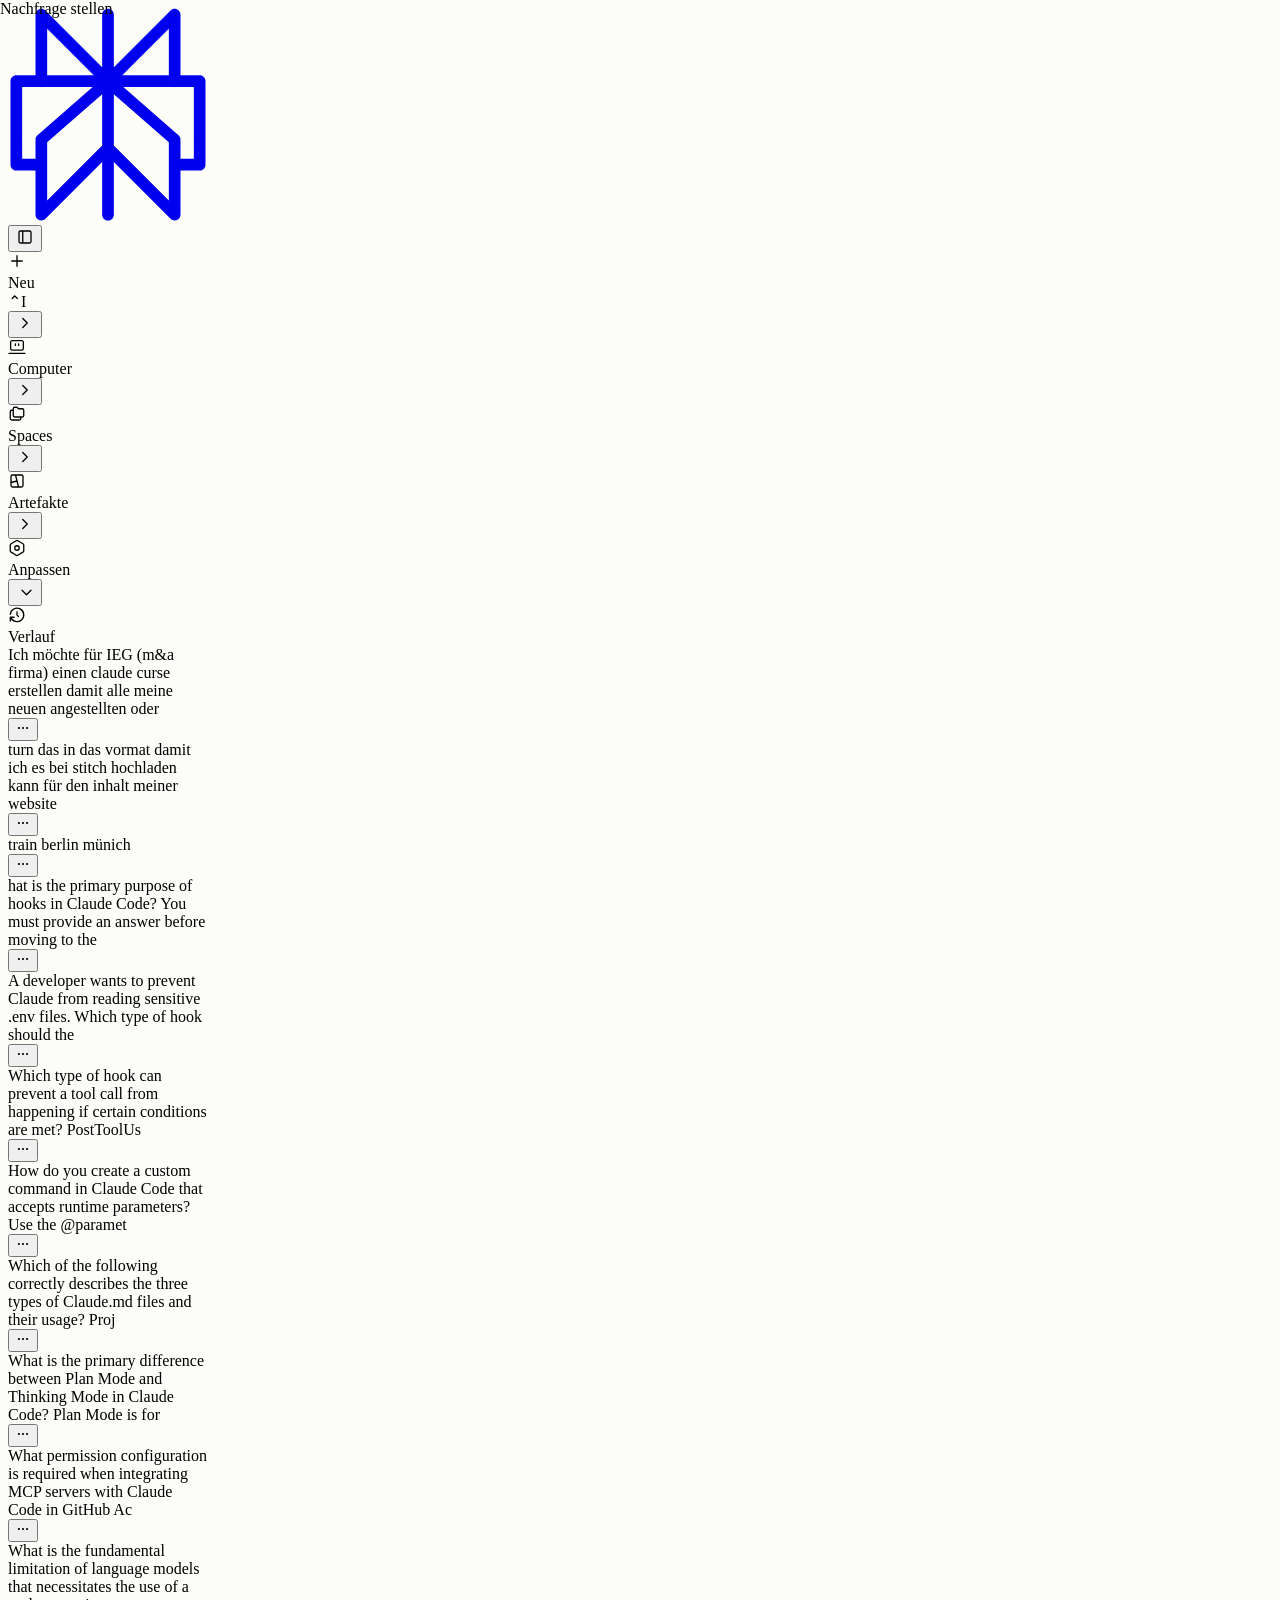
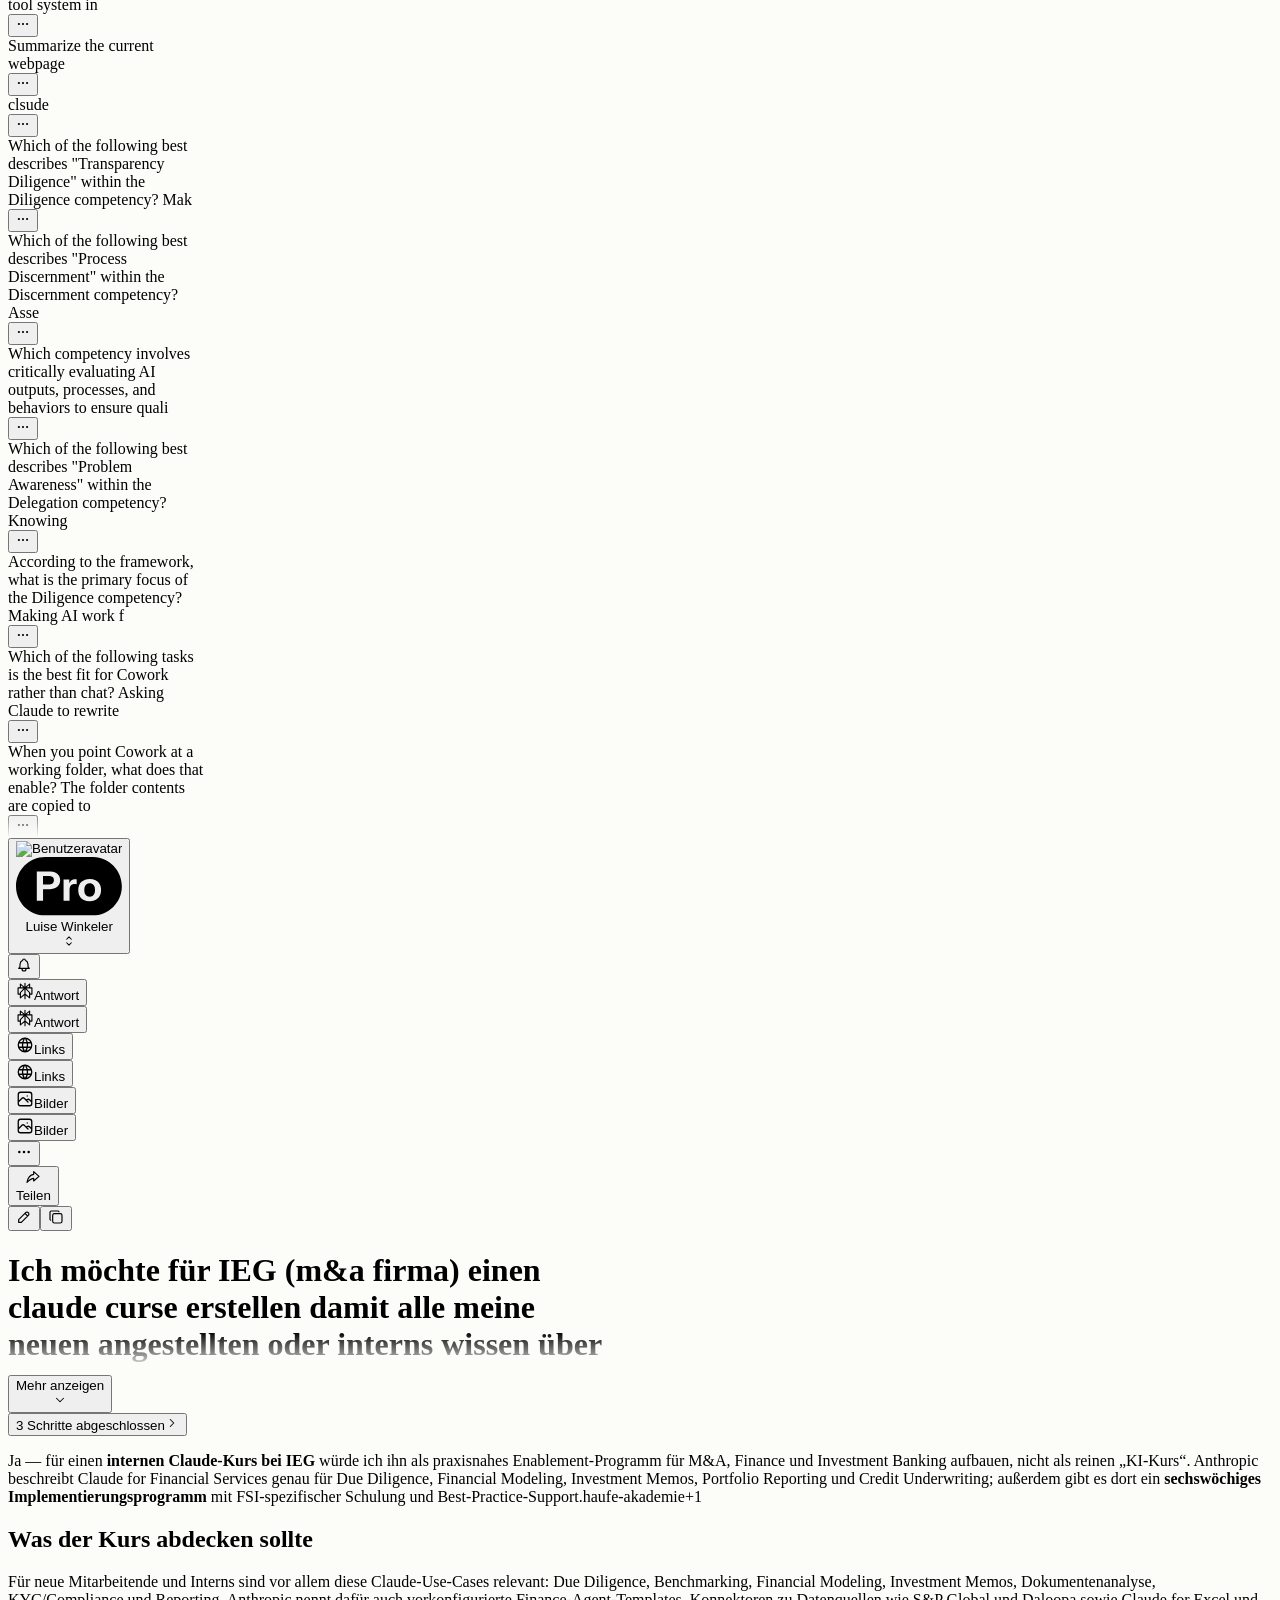
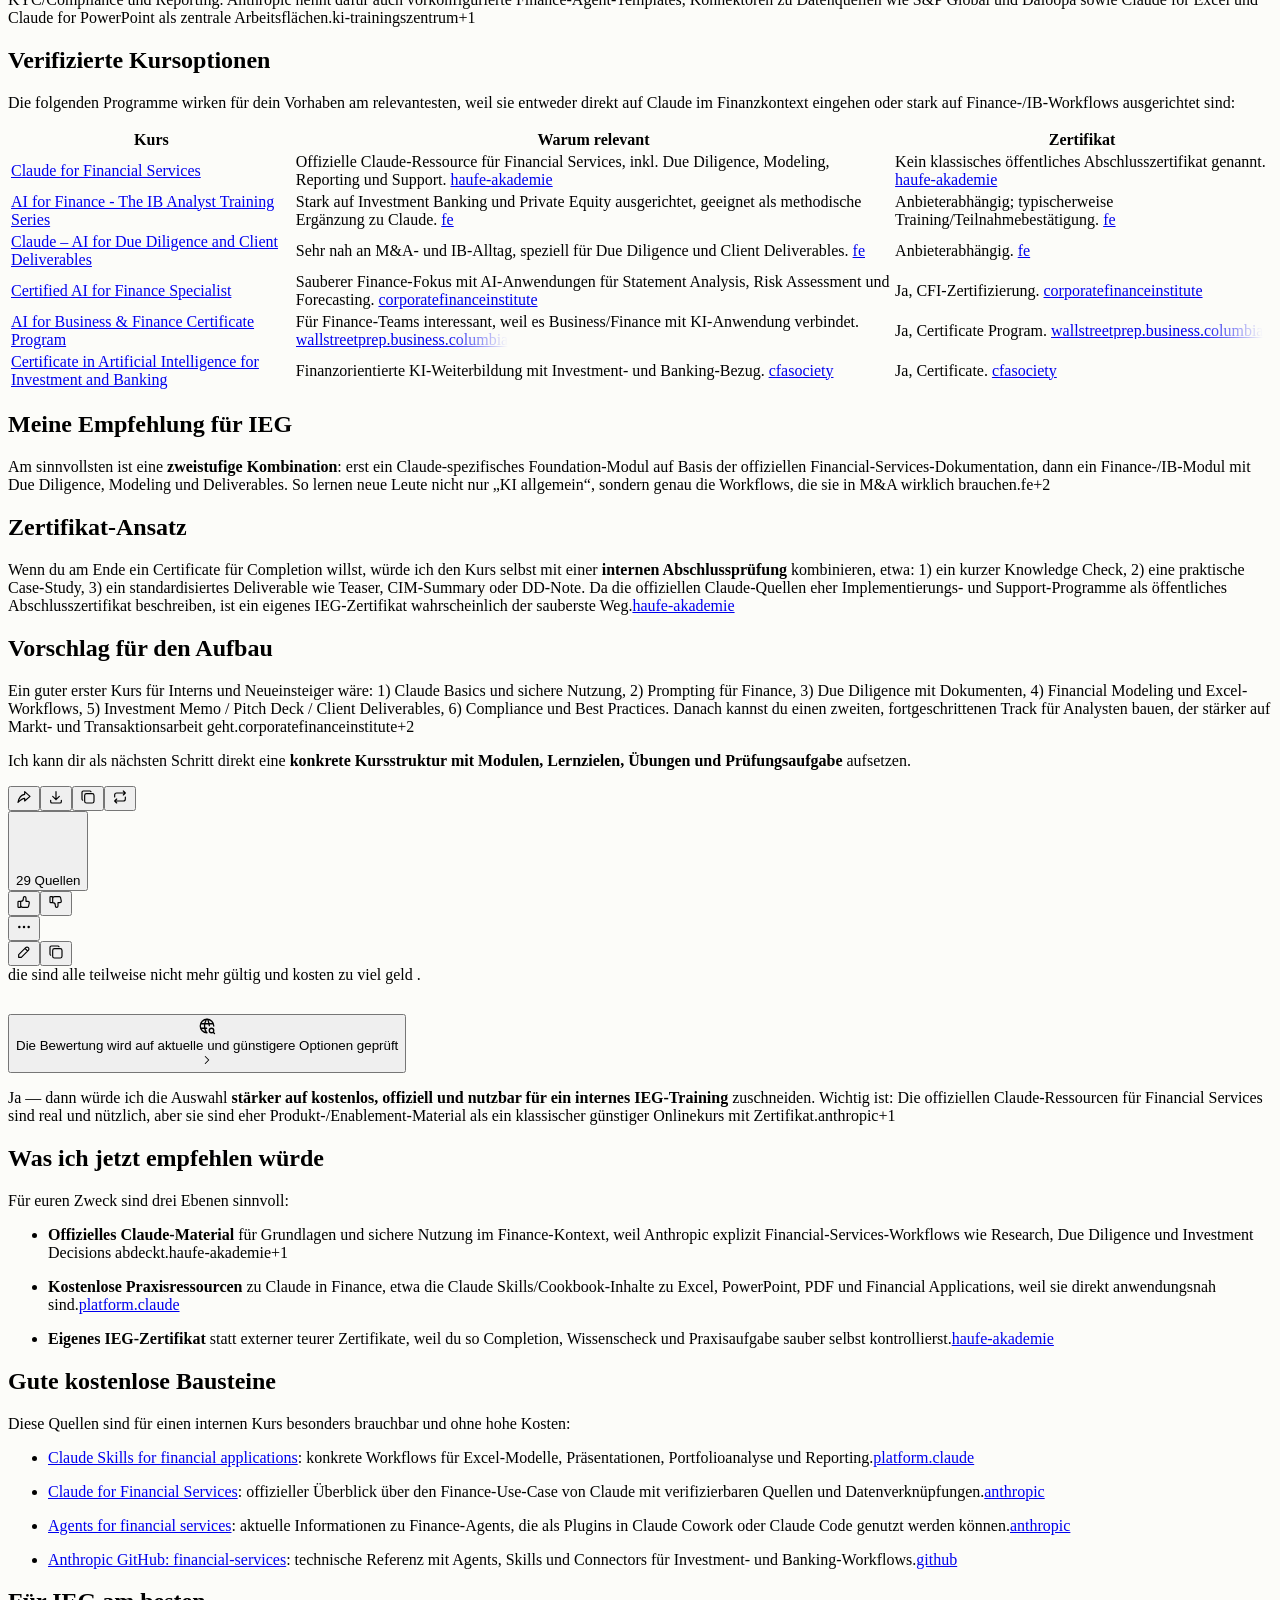
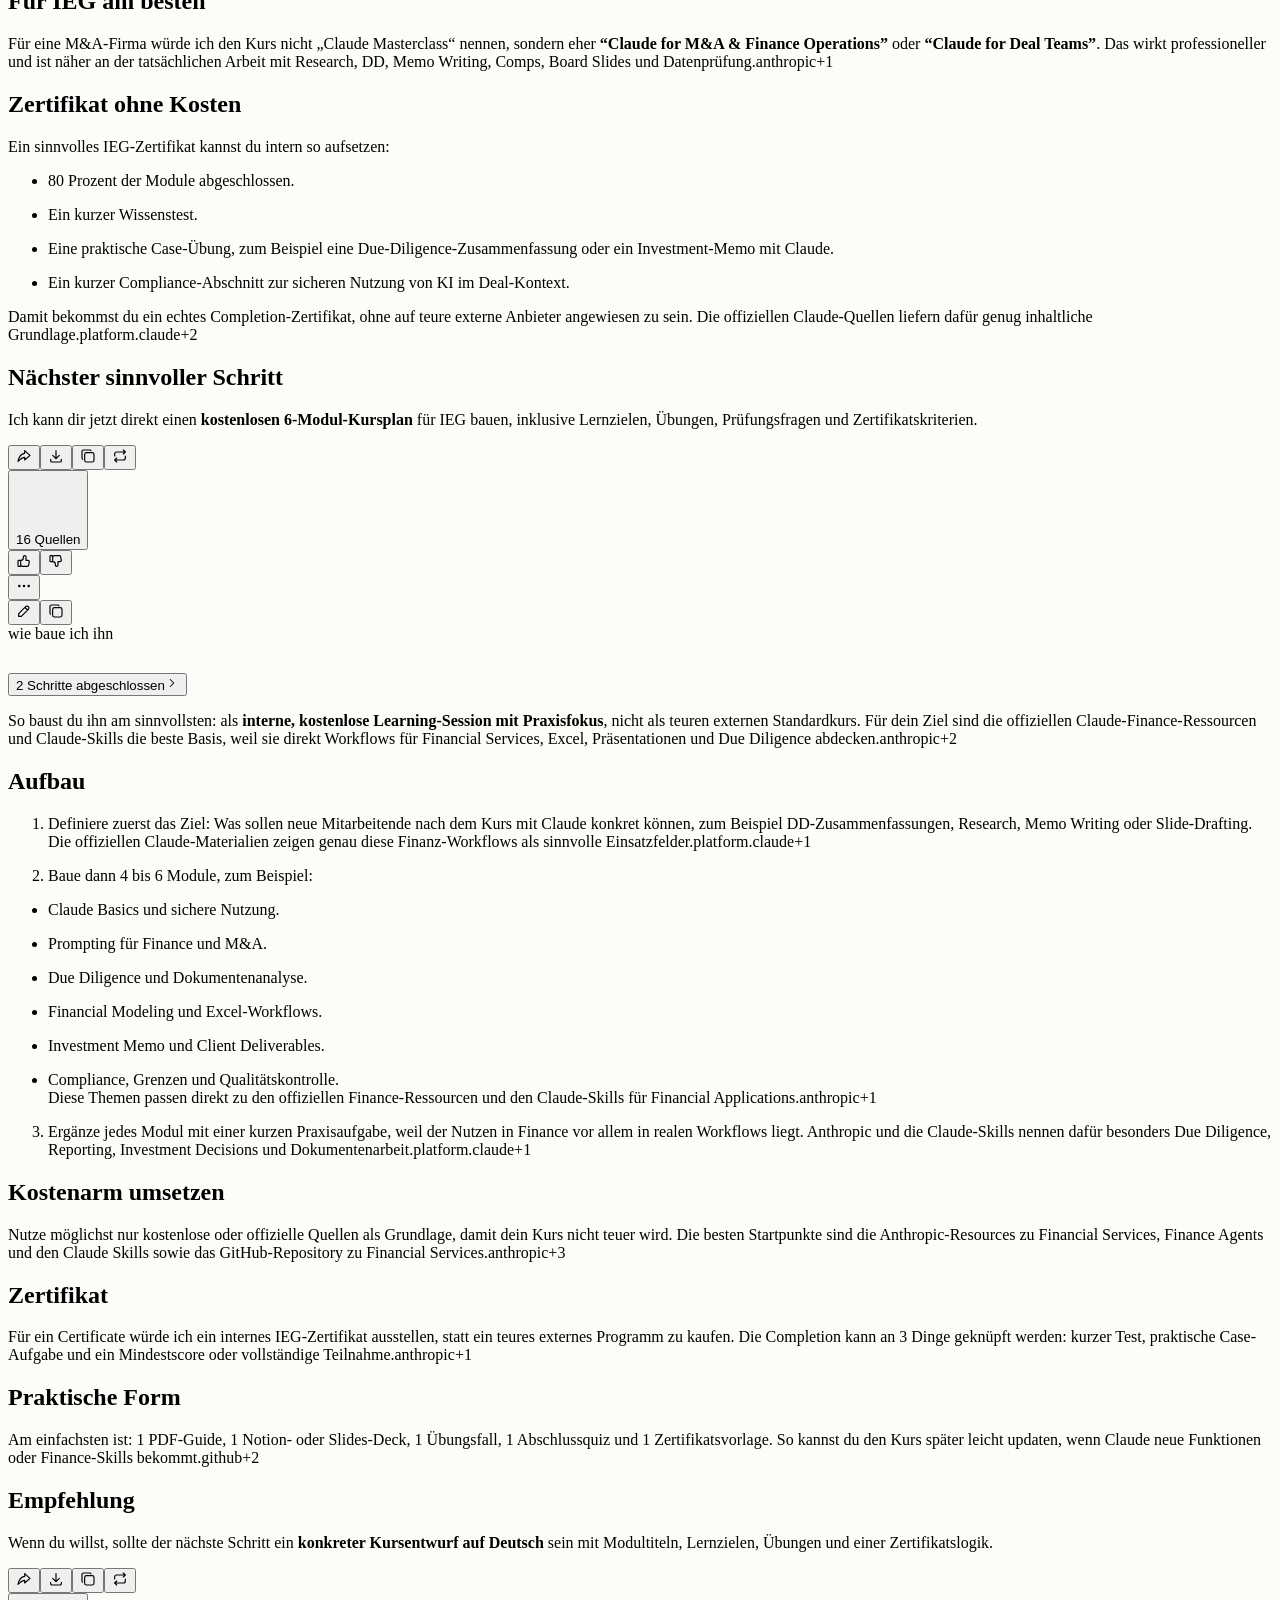
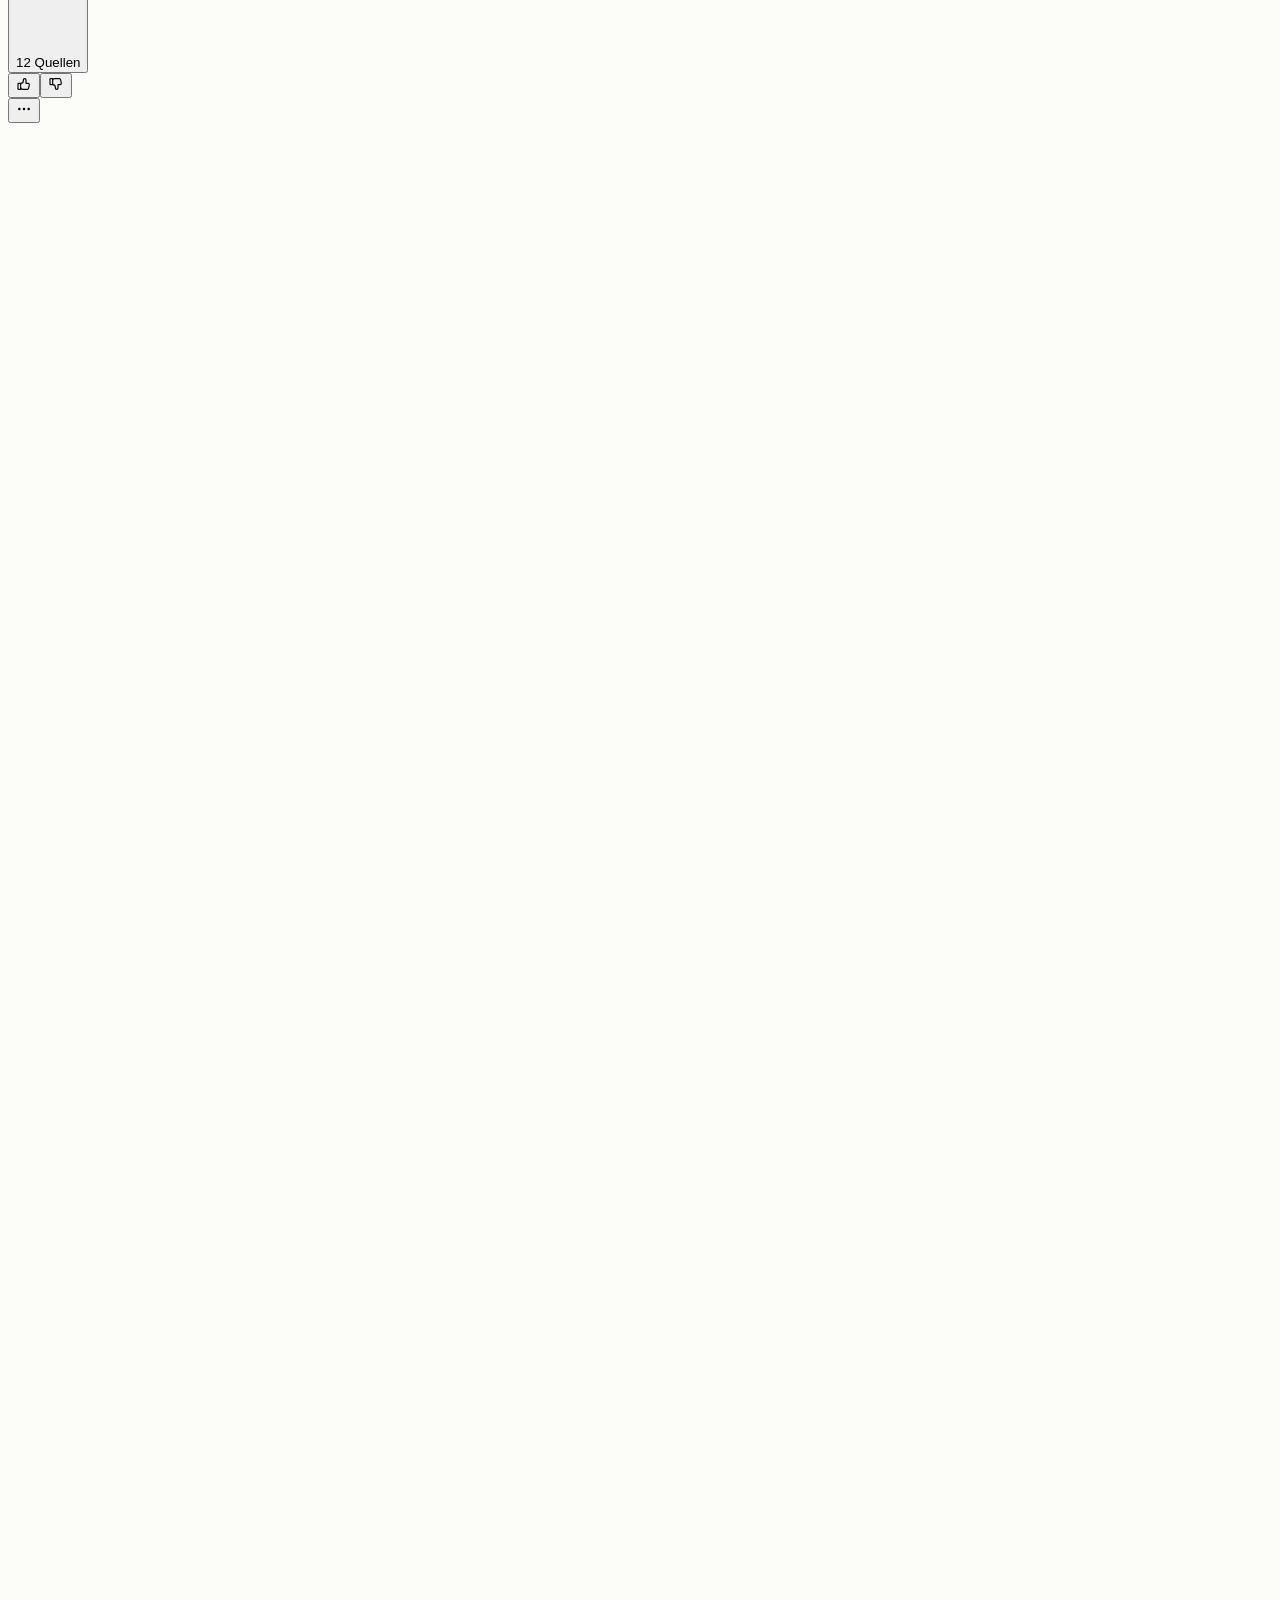
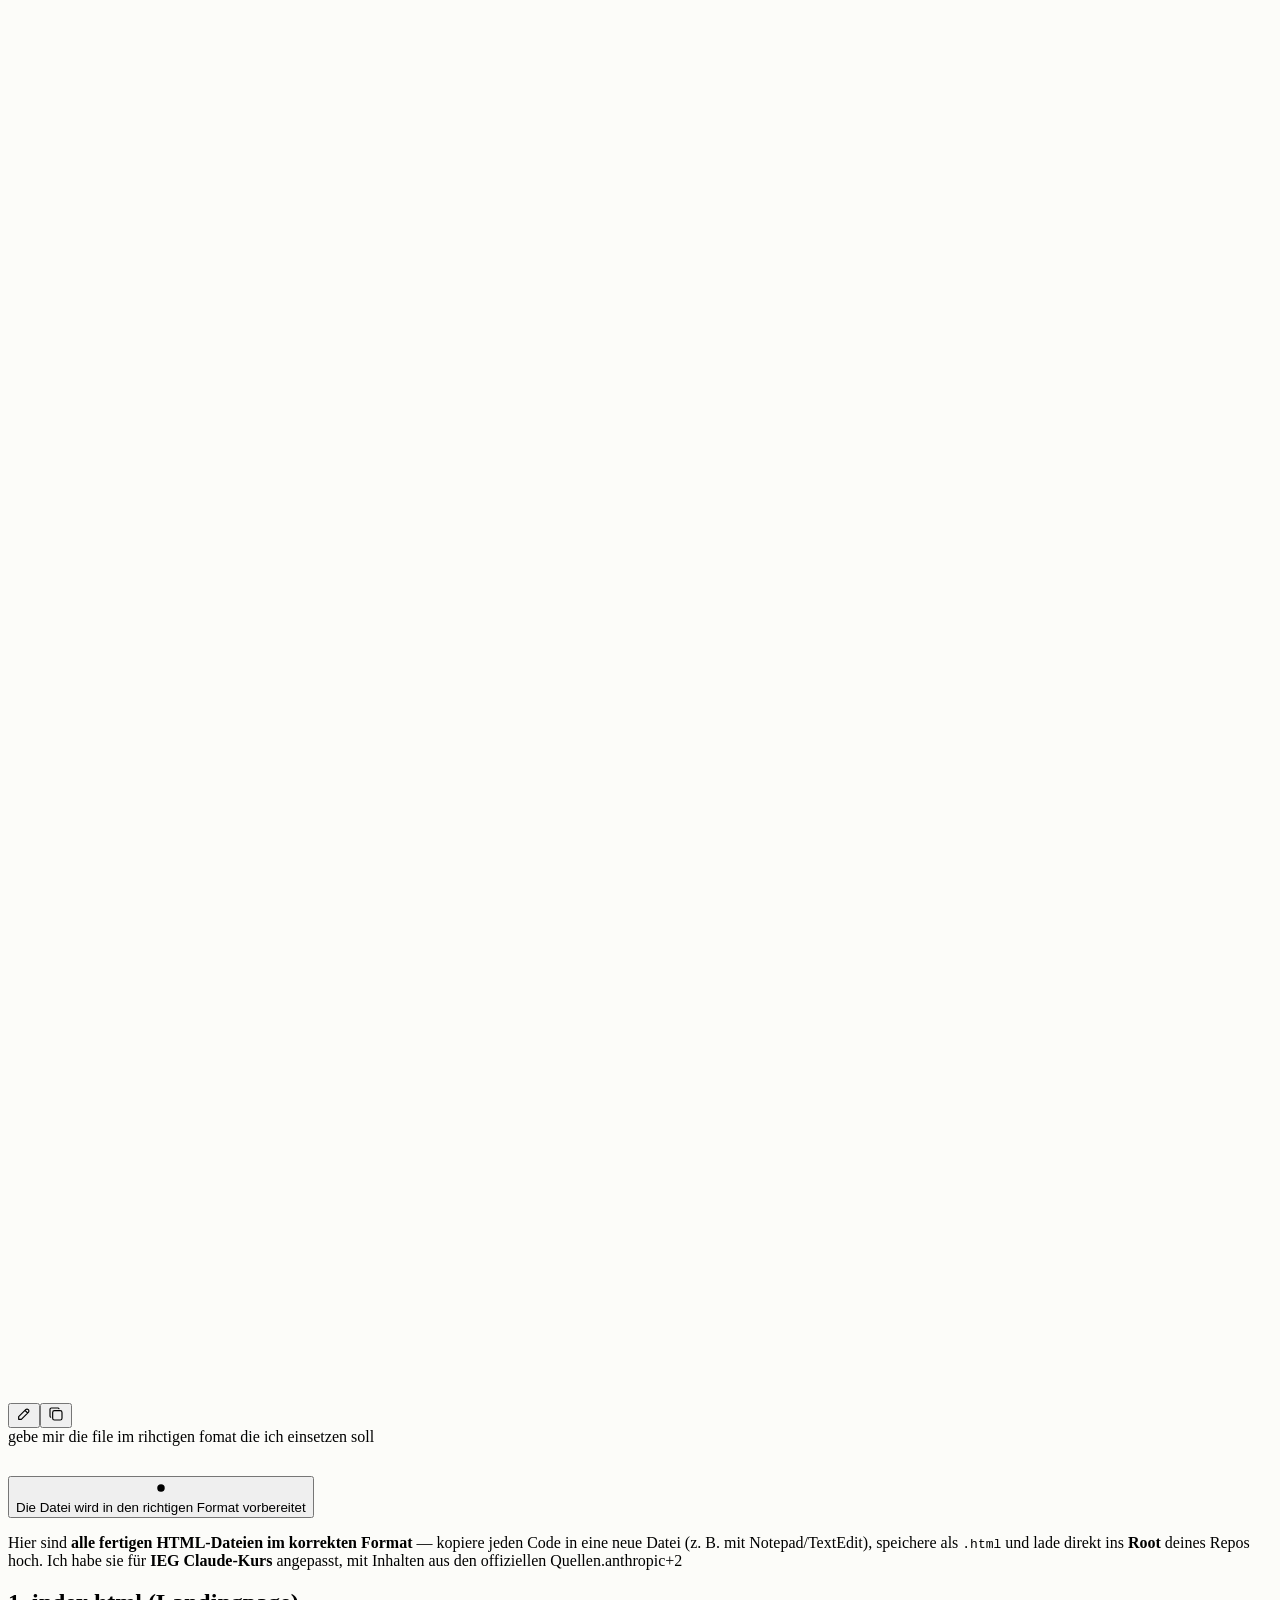
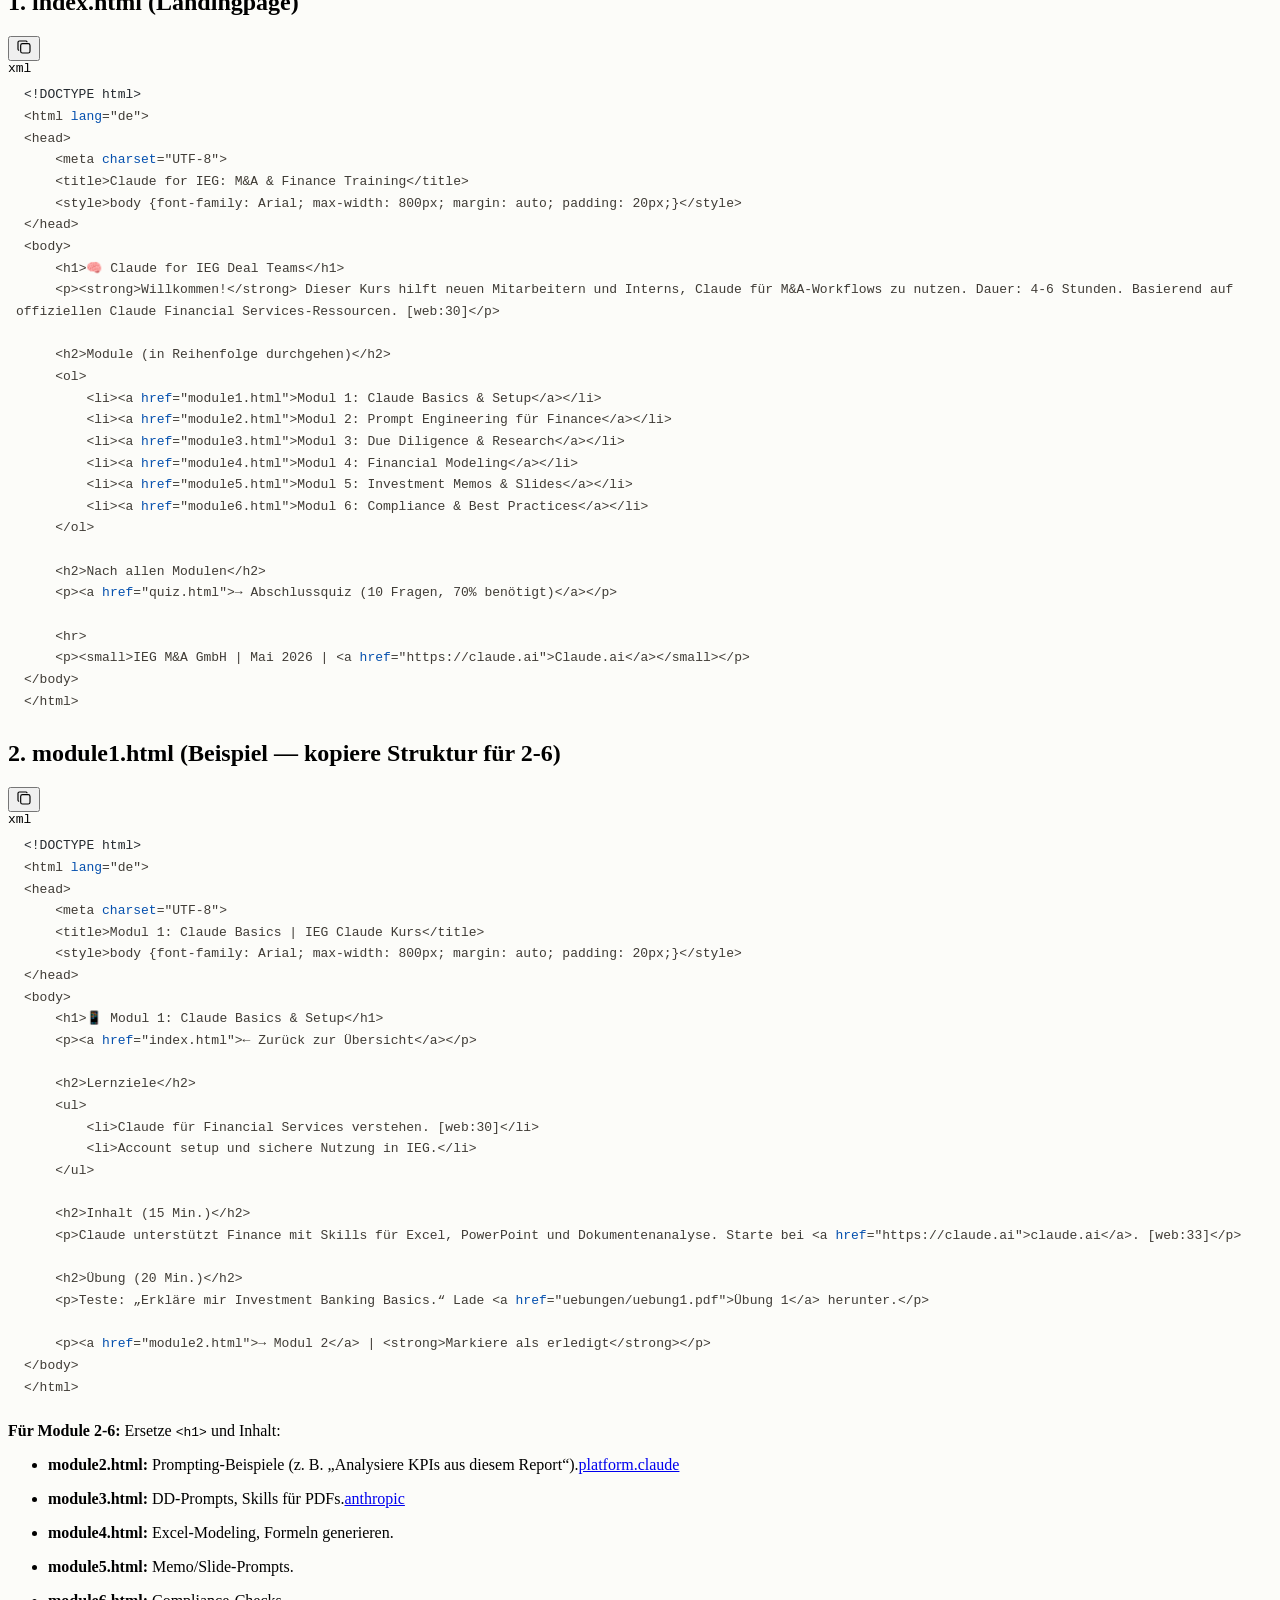
==== scripty.py.html @ 621b5bde "Add files via upload" ====
<!DOCTYPE html>
<!-- saved from url=(0086)https://www.perplexity.ai/search/ich-mochte-fur-ieg-m-a-firma-e-ngUkTB_kS1WHizX8bMidaw -->
<html lang="de-DE" data-color-scheme="light" data-answer-font="serif" dir="ltr"><head><meta http-equiv="Content-Type" content="text/html; charset=UTF-8"><meta name="min-version" content="1778172489393"><meta name="version" content="4b72c04"><link rel="preconnect" crossorigin="" href="https://pplx-next-static-public.perplexity.ai/"><link rel="preconnect" crossorigin="" href="https://frontend-cdn.perplexity.ai/"><link rel="preconnect" crossorigin="" href="https://r2cdn.perplexity.ai/"><link rel="preload" href="https://frontend-cdn.perplexity.ai/_agi_assets/fonts/PPLX-Sans-Beta-v2-VF.woff2" as="font" type="font/woff2" crossorigin=""><link rel="preload" href="https://frontend-cdn.perplexity.ai/_agi_assets/fonts/FKGroteskNeue.woff2" as="font" type="font/woff2" crossorigin=""><meta name="theme-color" media="(prefers-color-scheme: light)" content="#FCFCF9"><meta name="theme-color" media="(prefers-color-scheme: dark)" content="#100E12"><script async="" src="./scripty.py_files/loader.min.js.Download" integrity="sha384-+J75w6KWkrUy+WMMyPHLlHp10N46axBKC3r3Uhxl+1MD2W4IwsphX2r8G52BAS7N" crossorigin="anonymous"></script><link rel="icon" type="image/svg+xml" href="https://www.perplexity.ai/favicon.svg"><meta name="slack-app-id" content="A07NV1D07QT"><style>html:not(.todesktop){background-color:#fcfcf9}@media (prefers-color-scheme:light){html:not([data-color-scheme]){background-color:#fcfcf9}}@media (prefers-color-scheme:dark){html:not([data-color-scheme]){background-color:#100e12}}html[data-color-scheme=light]:not(.todesktop){background-color:#fcfcf9!important}html[data-color-scheme=dark]:not(.todesktop){background-color:#100e12!important}</style><script>!function(){var e=new Set(["ar","bn","el","hi","ja","kk","kn","ko","ml","mr","ru","sr","ta","te","uk","zh"]);function t(t){return e.has(t.split("-")[0])}function n(){let e=document.cookie.match(RegExp("(?:^|;\\s*)pplx.chosen-locale=([^;]*)"));return e?.[1]?decodeURIComponent(e[1]):void 0}var r="pplx.visitor-id",o="pplx.visitor-fp";function c(e){for(var t=1;t<arguments.length;t++){var n=arguments[t];for(var r in n)e[r]=n[r]}return e}var i={read:function(e){return'"'===e[0]&&(e=e.slice(1,-1)),e.replace(/(%[\dA-F]{2})+/gi,decodeURIComponent)},write:function(e){return encodeURIComponent(e).replace(/%(2[346BF]|3[AC-F]|40|5[BDE]|60|7[BCD])/g,decodeURIComponent)}};var a=function e(t,n){function r(e,r,o){if(!(typeof document>"u")){"number"==typeof(o=c({},n,o)).expires&&(o.expires=new Date(Date.now()+864e5*o.expires)),o.expires&&=o.expires.toUTCString(),e=encodeURIComponent(e).replace(/%(2[346B]|5E|60|7C)/g,decodeURIComponent).replace(/[()]/g,escape);var i="";for(var a in o)o[a]&&(i+="; "+a,!0!==o[a]&&(i+="="+o[a].split(";")[0]));return document.cookie=e+"="+t.write(r,e)+i}}return Object.create({set:r,get:function(e){if(!(typeof document>"u"||arguments.length&&!e)){for(var n=document.cookie?document.cookie.split("; "):[],r={},o=0;o<n.length;o++){var c=n[o].split("="),i=c.slice(1).join("=");try{var a=decodeURIComponent(c[0]);if(r[a]=t.read(i,a),e===a)break}catch{}}return e?r[e]:r}},remove:function(e,t){r(e,"",c({},t,{expires:-1}))},withAttributes:function(t){return e(this.converter,c({},this.attributes,t))},withConverter:function(t){return e(c({},this.converter,t),this.attributes)}},{attributes:{value:Object.freeze(n)},converter:{value:Object.freeze(t)}})}(i,{path:"/"});function s(){try{if(typeof crypto<"u"&&"function"==typeof crypto.randomUUID)return crypto.randomUUID.call(crypto)}catch{}return function(){let e=new Uint8Array(16);try{if(typeof crypto<"u"&&"function"==typeof crypto.getRandomValues)crypto.getRandomValues.call(crypto,e);else for(let t=0;t<16;t++)e[t]=256*Math.random()>>>0}catch{for(let t=0;t<16;t++)e[t]=256*Math.random()>>>0}e[6]=15&e[6]|64,e[8]=63&e[8]|128;let t=Array.from(e,(e=>e.toString(16).padStart(2,"0"))).join("");return`${t.slice(0,8)}-${t.slice(8,12)}-${t.slice(12,16)}-${t.slice(16,20)}-${t.slice(20,32)}`}()}var u=365,l=10/1440;function p(){try{return[screen.colorDepth,navigator.hardwareConcurrency,navigator.language,navigator.deviceMemory??"",Intl.DateTimeFormat().resolvedOptions().timeZone].join("|")}catch{return null}}(function(){if(!document.documentElement.dataset.colorScheme){let e=a.get().colorScheme;e||=window.matchMedia?.("(prefers-color-scheme: dark)")?.matches?"dark":"light",document.documentElement.setAttribute("data-color-scheme",e)}})(),function(){if(window.location.pathname.startsWith("/computer")){let e=document.querySelector('link[rel="icon"]');e&&(e.href="/favicon-computer.svg")}}(),function(){try{let e=a.get(r),t=navigator.userAgent.includes("WindowsApp");if(t&&e){let e=p();null!=e&&a.get("pplx.visitor-fp")!==e&&(a.set(r,s(),{expires:u}),a.set(o,e,{expires:u}))}else if(!e&&(a.set(r,s(),{expires:u}),t)){let e=p();null!=e&&a.set(o,e,{expires:u})}}catch{}try{a.get("pplx.session-id")||a.set("pplx.session-id",s(),{expires:l})}catch{}}(),function(){try{let e=n();if(e&&t(e))return void(document.documentElement.dataset.answerFont="sans-serif");let r=localStorage.getItem("pplx.local-user-settings.answerFontStyle");if(!r)return void(document.documentElement.dataset.answerFont="serif");let o=JSON.parse(r);if("sans-serif"===o||"serif"===o)return void(document.documentElement.dataset.answerFont=o);document.documentElement.dataset.answerFont="serif"}catch{document.documentElement.dataset.answerFont="serif"}}()}()</script><title>Ich möchte für IEG (m&amp;a firma) einen claude curse erstellen damit alle meine...</title><meta name="viewport" content="width=device-width,initial-scale=1"><link rel="canonical" href="https://www.perplexity.ai/"><meta name="description" content="Perplexity is a free AI-powered answer engine that provides accurate, trusted, and real-time answers to any question."><meta property="og:title" content="Perplexity"><meta property="og:description" content="Perplexity is a free AI-powered answer engine that provides accurate, trusted, and real-time answers to any question."><meta property="og:url" content="https://www.perplexity.ai/"><meta property="og:site_name" content="Perplexity AI"><meta property="og:image" content="https://ppl-ai-public.s3.amazonaws.com/static/img/pplx-default-preview.png"><meta property="og:type" content="website"><meta name="twitter:card" content="summary_large_image"><meta name="twitter:site" content="@perplexity_ai"><meta name="twitter:title" content="Perplexity"><meta name="twitter:description" content="Perplexity is a free AI-powered answer engine that provides accurate, trusted, and real-time answers to any question."><meta name="twitter:image" content="https://ppl-ai-public.s3.amazonaws.com/static/img/pplx-default-preview.png"><script type="module" crossorigin="" src="./scripty.py_files/index.html-CYEcRPyb.js.Download"></script><link rel="modulepreload" crossorigin="" href="https://pplx-next-static-public.perplexity.ai/_spa/assets/rolldown-runtime-CoV_I8sK.js"><link rel="modulepreload" crossorigin="" href="https://pplx-next-static-public.perplexity.ai/_spa/assets/vite-PxFcPKCR.js"><link rel="modulepreload" crossorigin="" href="https://pplx-next-static-public.perplexity.ai/_spa/assets/vendors-J6THRWTE.js"><link rel="modulepreload" crossorigin="" href="https://pplx-next-static-public.perplexity.ai/_spa/assets/platform-core-BGqqvjvs.js"><link rel="modulepreload" crossorigin="" href="https://pplx-next-static-public.perplexity.ai/_spa/assets/pplx-icons-Bh9eXznA.js"><link rel="modulepreload" crossorigin="" href="https://pplx-next-static-public.perplexity.ai/_spa/assets/aether-core-Cy1PJkv_.js"><link rel="modulepreload" crossorigin="" href="https://pplx-next-static-public.perplexity.ai/_spa/assets/i18n-eJ1Op6GF.js"><link rel="modulepreload" crossorigin="" href="https://pplx-next-static-public.perplexity.ai/_spa/assets/react-query-7eFg8yeM.js"><link rel="modulepreload" crossorigin="" href="https://pplx-next-static-public.perplexity.ai/_spa/assets/platform-components-78m7mDcy.js"><link rel="modulepreload" crossorigin="" href="https://pplx-next-static-public.perplexity.ai/_spa/assets/lexical-DRYIxaU6.js"><link rel="modulepreload" crossorigin="" href="https://pplx-next-static-public.perplexity.ai/_spa/assets/pplx-stream-aAC-YLa_.js"><link rel="modulepreload" crossorigin="" href="https://pplx-next-static-public.perplexity.ai/_spa/assets/experimentation-k0VMwTmf.js"><link rel="modulepreload" crossorigin="" href="https://pplx-next-static-public.perplexity.ai/_spa/assets/spa-shell-DkZwTng-.js"><link rel="modulepreload" crossorigin="" href="https://pplx-next-static-public.perplexity.ai/_spa/assets/layout-sidebar-BmKAG5LF.js"><link rel="modulepreload" crossorigin="" href="https://pplx-next-static-public.perplexity.ai/_spa/assets/layout-page-qoqFmj8a.js"><link rel="modulepreload" crossorigin="" href="https://pplx-next-static-public.perplexity.ai/_spa/assets/bootstrap-BdFPGF5i.js"><link rel="modulepreload" crossorigin="" href="https://pplx-next-static-public.perplexity.ai/_spa/assets/ask-input-CiJAr8D5.js"><link rel="modulepreload" crossorigin="" href="https://pplx-next-static-public.perplexity.ai/_spa/assets/floating-components-RF1cud4r.js"><link rel="modulepreload" crossorigin="" href="https://pplx-next-static-public.perplexity.ai/_spa/assets/sidebar-bottom-C5UGtdKU.js"><link rel="modulepreload" crossorigin="" href="https://pplx-next-static-public.perplexity.ai/_spa/assets/widgets-home-CMMEkmB0.js"><link rel="modulepreload" crossorigin="" href="https://pplx-next-static-public.perplexity.ai/_spa/assets/skills-typeahead-BT17VuuR.js"><link rel="modulepreload" crossorigin="" href="https://pplx-next-static-public.perplexity.ai/_spa/assets/page-components-home-DfZrmU_t.js"><link rel="stylesheet" crossorigin="" href="./scripty.py_files/style-DLWfeT8p.css"><link rel="modulepreload" as="script" crossorigin="" href="https://pplx-next-static-public.perplexity.ai/_spa/assets/eppo-sdk-CIqvZjAs.js"><link rel="modulepreload" as="script" crossorigin="" href="https://pplx-next-static-public.perplexity.ai/_spa/assets/restricted-feature-loader-B676Aimh.js"><link rel="modulepreload" as="script" crossorigin="use-credentials" href="https://pplx-next-static-public.perplexity.ai/_spa/assets/_restricted/restricted-feature-loader-B_lhvel_.js"><link rel="modulepreload" as="script" crossorigin="" href="https://pplx-next-static-public.perplexity.ai/_spa/assets/usePendingWorkflowDraftRestorer-DN_vZC1b.js"><link rel="modulepreload" as="script" crossorigin="" href="https://pplx-next-static-public.perplexity.ai/_spa/assets/pendingWorkflowDraftStore-D-p7oV-I.js"><link rel="modulepreload" as="script" crossorigin="" href="https://pplx-next-static-public.perplexity.ai/_spa/assets/usePublicWorkflowsQuery-QVoTa_VK.js"><link rel="modulepreload" as="script" crossorigin="" href="https://pplx-next-static-public.perplexity.ai/_spa/assets/client-DU8D5psJ.js"><link rel="modulepreload" as="script" crossorigin="" href="https://pplx-next-static-public.perplexity.ai/_spa/assets/SettingsModalOpener-Bzql_hP9.js"><link rel="modulepreload" as="script" crossorigin="" href="https://pplx-next-static-public.perplexity.ai/_spa/assets/useSettingsHash-BWRKoGeZ.js"><link rel="modulepreload" as="script" crossorigin="" href="https://pplx-next-static-public.perplexity.ai/_spa/assets/AppBanner-DzdoRsZj.js"><link rel="modulepreload" as="script" crossorigin="" href="https://pplx-next-static-public.perplexity.ai/_spa/assets/usePartnerDiscountCode-BzXumCBf.js"><link rel="modulepreload" as="script" crossorigin="" href="https://pplx-next-static-public.perplexity.ai/_spa/assets/useBannerUpsell-DR5JEqbk.js"><link rel="modulepreload" as="script" crossorigin="" href="https://pplx-next-static-public.perplexity.ai/_spa/assets/usePendingInvitation-DHfDdOqi.js"><link rel="modulepreload" as="script" crossorigin="" href="https://pplx-next-static-public.perplexity.ai/_spa/assets/OneTimeJoinVerifiedOrg-BOZIDI8g.js"><link rel="modulepreload" as="script" crossorigin="" href="https://pplx-next-static-public.perplexity.ai/_spa/assets/Modal-T8Y4e_sY.js"><link rel="modulepreload" as="script" crossorigin="" href="https://pplx-next-static-public.perplexity.ai/_spa/assets/useGetOrgSuggestions-BZy_gerq.js"><link rel="modulepreload" as="script" crossorigin="" href="https://pplx-next-static-public.perplexity.ai/_spa/assets/onboardingKeys-B7BET6Eb.js"><link rel="modulepreload" as="script" crossorigin="" href="https://pplx-next-static-public.perplexity.ai/_spa/assets/HomepageProBadgeUpsell-BVScunzP.js"><link rel="modulepreload" as="script" crossorigin="" href="https://pplx-next-static-public.perplexity.ai/_spa/assets/HomeTopRightControls-DWYA0_Pr.js"><link rel="modulepreload" as="script" crossorigin="" href="https://pplx-next-static-public.perplexity.ai/_spa/assets/IncognitoToggleButton-DC_2m5NJ.js"><link rel="modulepreload" as="script" crossorigin="" href="https://pplx-next-static-public.perplexity.ai/_spa/assets/PremiumSourceLimitWarning-WN7XPwRO.js"><link rel="modulepreload" as="script" crossorigin="" href="https://pplx-next-static-public.perplexity.ai/_spa/assets/SearchModelMenu-D90Fzz-v.js"><link rel="modulepreload" as="script" crossorigin="" href="https://pplx-next-static-public.perplexity.ai/_spa/assets/SearchModelMenuItems-CbNCwW84.js"><link rel="modulepreload" as="script" crossorigin="" href="https://pplx-next-static-public.perplexity.ai/_spa/assets/livemarkOverrides-CN0b456Q.js"><link rel="modulepreload" as="script" crossorigin="" href="https://pplx-next-static-public.perplexity.ai/_spa/assets/MarkdownRenderer-DiE9RH2v.js"><link rel="modulepreload" as="script" crossorigin="" href="https://pplx-next-static-public.perplexity.ai/_spa/assets/react-code-blocks.esm-Rrk6kedE.js"><link rel="modulepreload" as="script" crossorigin="" href="https://pplx-next-static-public.perplexity.ai/_spa/assets/lib-DJfhQgHX.js"><link rel="modulepreload" as="script" crossorigin="" href="https://pplx-next-static-public.perplexity.ai/_spa/assets/space-separated-tokens-DKtGcG_Q.js"><link rel="modulepreload" as="script" crossorigin="" href="https://pplx-next-static-public.perplexity.ai/_spa/assets/lib-BdUj0ncr.js"><link rel="modulepreload" as="script" crossorigin="" href="https://pplx-next-static-public.perplexity.ai/_spa/assets/Link-TV-LieAe.js"><link rel="modulepreload" as="script" crossorigin="" href="https://pplx-next-static-public.perplexity.ai/_spa/assets/CitationDomainBubble-DvPvhVzk.js"><link rel="modulepreload" as="script" crossorigin="" href="https://pplx-next-static-public.perplexity.ai/_spa/assets/CitationFavicon-ByxCactj.js"><link rel="modulepreload" as="script" crossorigin="" href="https://pplx-next-static-public.perplexity.ai/_spa/assets/CitationPile-_Xpixco_.js"><link rel="modulepreload" as="script" crossorigin="" href="https://pplx-next-static-public.perplexity.ai/_spa/assets/isWebResultMemorySearchHistory-B9uQ7FgB.js"><link rel="modulepreload" as="script" crossorigin="" href="https://pplx-next-static-public.perplexity.ai/_spa/assets/UTCDate-C-crJWjT.js"><link rel="modulepreload" as="script" crossorigin="" href="https://pplx-next-static-public.perplexity.ai/_spa/assets/InlineCitationCaption-CAE1ldZH.js"><link rel="modulepreload" as="script" crossorigin="" href="https://pplx-next-static-public.perplexity.ai/_spa/assets/copyUtils-VM6tx5KY.js"><link rel="modulepreload" as="script" crossorigin="" href="https://pplx-next-static-public.perplexity.ai/_spa/assets/EntityChipWithData-e9htR6kT.js"><link rel="modulepreload" as="script" crossorigin="" href="https://pplx-next-static-public.perplexity.ai/_spa/assets/FinanceMover-BfEPeLa6.js"><link rel="modulepreload" as="script" crossorigin="" href="https://pplx-next-static-public.perplexity.ai/_spa/assets/framer-motion-pWKb6ByP.js"><link rel="modulepreload" as="script" crossorigin="" href="https://pplx-next-static-public.perplexity.ai/_spa/assets/CanonicalLink-DsCWc3Vt.js"><link rel="modulepreload" as="script" crossorigin="" href="https://pplx-next-static-public.perplexity.ai/_spa/assets/finance-DqE676sZ.js"><link rel="modulepreload" as="script" crossorigin="" href="https://pplx-next-static-public.perplexity.ai/_spa/assets/FinancePriceChange-DAf20M_c.js"><link rel="modulepreload" as="script" crossorigin="" href="https://pplx-next-static-public.perplexity.ai/_spa/assets/dist-DxwucOG-.js"><link rel="modulepreload" as="script" crossorigin="" href="https://pplx-next-static-public.perplexity.ai/_spa/assets/CanonicalCard-Dhb1Qcil.js"><link rel="modulepreload" as="script" crossorigin="" href="https://pplx-next-static-public.perplexity.ai/_spa/assets/getQuote-5W2A7TtD.js"><link rel="modulepreload" as="script" crossorigin="" href="https://pplx-next-static-public.perplexity.ai/_spa/assets/constants-3EuNvy_T.js"><link rel="modulepreload" as="script" crossorigin="" href="https://pplx-next-static-public.perplexity.ai/_spa/assets/client-DCn9E89U.js"><link rel="modulepreload" as="script" crossorigin="" href="https://pplx-next-static-public.perplexity.ai/_spa/assets/MarkdownPPLXActionButton-D5Ih2AnO.js"><link rel="modulepreload" as="script" crossorigin="" href="https://pplx-next-static-public.perplexity.ai/_spa/assets/ThreadEntryContext-Ch-qhvT1.js"><link rel="modulepreload" as="script" crossorigin="" href="https://pplx-next-static-public.perplexity.ai/_spa/assets/useEntryEvents-DlLTewBx.js"><link rel="modulepreload" as="script" crossorigin="" href="https://pplx-next-static-public.perplexity.ai/_spa/assets/ClaimMaskingContext-CdeOeIsQ.js"><link rel="modulepreload" as="script" crossorigin="" href="https://pplx-next-static-public.perplexity.ai/_spa/assets/ClaimDerivation-I6ZQ8IJi.js"><link rel="modulepreload" as="script" crossorigin="" href="https://pplx-next-static-public.perplexity.ai/_spa/assets/MarkdownSessionLink-h_7ij-mR.js"><link rel="modulepreload" as="script" crossorigin="" href="https://pplx-next-static-public.perplexity.ai/_spa/assets/queries-DQZf5KA5.js"><link rel="modulepreload" as="script" crossorigin="" href="https://pplx-next-static-public.perplexity.ai/_spa/assets/client-flzf58a1.js"><link rel="modulepreload" as="script" crossorigin="" href="https://pplx-next-static-public.perplexity.ai/_spa/assets/SaveTableAsFile-CR9g8UYx.js"><link rel="modulepreload" as="script" crossorigin="" href="https://pplx-next-static-public.perplexity.ai/_spa/assets/MarkdownResponse-lLrZ2tvL.js"><link rel="modulepreload" as="script" crossorigin="" href="https://pplx-next-static-public.perplexity.ai/_spa/assets/MarkdownStreamer-DHERDw1I.js"><link rel="modulepreload" as="script" crossorigin="" href="https://pplx-next-static-public.perplexity.ai/_spa/assets/LivemarkFlushContext-BQtEZX3W.js"><link rel="modulepreload" as="script" crossorigin="" href="https://pplx-next-static-public.perplexity.ai/_spa/assets/ComputerOnboardingCards-BDCz85nA.js"><link rel="modulepreload" as="script" crossorigin="" href="https://pplx-next-static-public.perplexity.ai/_spa/assets/Notifications-DRZijW0o.js"><link rel="modulepreload" as="script" crossorigin="" href="https://pplx-next-static-public.perplexity.ai/_spa/assets/utils-BuKmJfNq.js"><link rel="modulepreload" as="script" crossorigin="" href="https://pplx-next-static-public.perplexity.ai/_spa/assets/types-MlWuOoet.js"><link rel="modulepreload" as="script" crossorigin="" href="https://pplx-next-static-public.perplexity.ai/_spa/assets/settings-DU-ZL8If.js"><link rel="modulepreload" as="script" crossorigin="" href="https://pplx-next-static-public.perplexity.ai/_spa/assets/getUserTask-CgFA6T_6.js"><link rel="modulepreload" as="script" crossorigin="" href="https://pplx-next-static-public.perplexity.ai/_spa/assets/updateUserTask-Drinj-CR.js"><link rel="modulepreload" as="script" crossorigin="" href="https://pplx-next-static-public.perplexity.ai/_spa/assets/ComputerRecurringTasksMenu-Cob6U1F7.js"><link rel="modulepreload" as="script" crossorigin="" href="https://pplx-next-static-public.perplexity.ai/_spa/assets/search-component-CI0bLB19.js"><link rel="modulepreload" as="script" crossorigin="" href="https://pplx-next-static-public.perplexity.ai/_spa/assets/ThreadShareButtons-BHKtPaKi.js"><link rel="modulepreload" as="script" crossorigin="" href="https://pplx-next-static-public.perplexity.ai/_spa/assets/useRemoveThreadFromCollection-Biv9aaLK.js"><link rel="modulepreload" as="script" crossorigin="" href="https://pplx-next-static-public.perplexity.ai/_spa/assets/useIsThreadAuthor-6HTyY_tz.js"><link rel="modulepreload" as="script" crossorigin="" href="https://pplx-next-static-public.perplexity.ai/_spa/assets/useSpaceSelectModal-r5Vjq_Ag.js"><link rel="modulepreload" as="script" crossorigin="" href="https://pplx-next-static-public.perplexity.ai/_spa/assets/useEntUsageBasedBillingOrgPoolVariation-DXfT3Bdh.js"><link rel="modulepreload" as="script" crossorigin="" href="https://pplx-next-static-public.perplexity.ai/_spa/assets/useCreditsManualTopupsVariation-B74dhpcz.js"><link rel="modulepreload" as="script" crossorigin="" href="https://pplx-next-static-public.perplexity.ai/_spa/assets/useAutoRefillToggle-Dvop2cBJ.js"><link rel="modulepreload" as="script" crossorigin="" href="https://pplx-next-static-public.perplexity.ai/_spa/assets/useUpdateAutoTopupMutation-BxD3K5Mn.js"><link rel="modulepreload" as="script" crossorigin="" href="https://pplx-next-static-public.perplexity.ai/_spa/assets/useUsageBasedBillingDataV3-TE8xgGj_.js"><link rel="modulepreload" as="script" crossorigin="" href="https://pplx-next-static-public.perplexity.ai/_spa/assets/useGetCreditsSettings-Dcu1HM6Y.js"><link rel="modulepreload" as="script" crossorigin="" href="https://pplx-next-static-public.perplexity.ai/_spa/assets/components-BaRj1W_O.js"><link rel="modulepreload" as="script" crossorigin="" href="https://pplx-next-static-public.perplexity.ai/_spa/assets/useGetThreadUsage-CUYKukvP.js"><link rel="modulepreload" as="script" crossorigin="" href="https://pplx-next-static-public.perplexity.ai/_spa/assets/convertToCreditsDisplay-DVvFM8Du.js"><link rel="modulepreload" as="script" crossorigin="" href="https://pplx-next-static-public.perplexity.ai/_spa/assets/useThreadAssets-CWJUPlqN.js"><link rel="modulepreload" as="script" crossorigin="" href="https://pplx-next-static-public.perplexity.ai/_spa/assets/answerModeExtractors-CplVakfr.js"><link rel="modulepreload" as="script" crossorigin="" href="https://pplx-next-static-public.perplexity.ai/_spa/assets/versionChainBuilder-1bU0cjex.js"><link rel="modulepreload" as="script" crossorigin="" href="https://pplx-next-static-public.perplexity.ai/_spa/assets/ThreadAnswerModesProvider-BdCop9WZ.js"><link rel="modulepreload" as="script" crossorigin="" href="https://pplx-next-static-public.perplexity.ai/_spa/assets/SearchPageProvider-Dnwz33Gy.js"><link rel="modulepreload" as="script" crossorigin="" href="https://pplx-next-static-public.perplexity.ai/_spa/assets/ThreadScrollProvider-DCklryZy.js"><link rel="modulepreload" as="script" crossorigin="" href="https://pplx-next-static-public.perplexity.ai/_spa/assets/scrollTo-EXe6h5jb.js"><link rel="modulepreload" as="script" crossorigin="" href="https://pplx-next-static-public.perplexity.ai/_spa/assets/client-AWMBM6n8.js"><link rel="modulepreload" as="script" crossorigin="" href="https://pplx-next-static-public.perplexity.ai/_spa/assets/useOpenMemorySearchHistoryModal-DJdvjmld.js"><link rel="modulepreload" as="script" crossorigin="" href="https://pplx-next-static-public.perplexity.ai/_spa/assets/useIsReadOnly-f8NYScvt.js"><link rel="modulepreload" as="script" crossorigin="" href="https://pplx-next-static-public.perplexity.ai/_spa/assets/useScrollBarSize-DhQEZDNu.js"><link rel="modulepreload" as="script" crossorigin="" href="https://pplx-next-static-public.perplexity.ai/_spa/assets/LinkCard-lGo-NfA9.js"><link rel="modulepreload" as="script" crossorigin="" href="https://pplx-next-static-public.perplexity.ai/_spa/assets/EntityGroupProvider-Bbrf9kcS.js"><link rel="modulepreload" as="script" crossorigin="" href="https://pplx-next-static-public.perplexity.ai/_spa/assets/FinanceStockHistoryCurrentPrice-Yq2eP_0L.js"><link rel="modulepreload" as="script" crossorigin="" href="https://pplx-next-static-public.perplexity.ai/_spa/assets/ToggleGroup-U7cCiRwY.js"><link rel="modulepreload" as="script" crossorigin="" href="https://pplx-next-static-public.perplexity.ai/_spa/assets/consts-7iXA-NqO.js"><link rel="modulepreload" as="script" crossorigin="" href="https://pplx-next-static-public.perplexity.ai/_spa/assets/GridRows-l4RkqzRn.js"><link rel="modulepreload" as="script" crossorigin="" href="https://pplx-next-static-public.perplexity.ai/_spa/assets/esm-c0DT8TUn.js"><link rel="modulepreload" as="script" crossorigin="" href="https://pplx-next-static-public.perplexity.ai/_spa/assets/src-wIN_9XKj.js"><link rel="modulepreload" as="script" crossorigin="" href="https://pplx-next-static-public.perplexity.ai/_spa/assets/prop-types-BURJVMhg.js"><link rel="modulepreload" as="script" crossorigin="" href="https://pplx-next-static-public.perplexity.ai/_spa/assets/TooltipWithBounds-unjWsizD.js"><link rel="modulepreload" as="script" crossorigin="" href="https://pplx-next-static-public.perplexity.ai/_spa/assets/useTweenedPath-BXpyNAje.js"><link rel="modulepreload" as="script" crossorigin="" href="https://pplx-next-static-public.perplexity.ai/_spa/assets/FinanceStockHistoryPeriodUtils-338HNfVX.js"><link rel="modulepreload" as="script" crossorigin="" href="https://pplx-next-static-public.perplexity.ai/_spa/assets/ease-vdGCCnoI.js"><link rel="modulepreload" as="script" crossorigin="" href="https://pplx-next-static-public.perplexity.ai/_spa/assets/cubic-bezier-ClUpbfEf.js"><link rel="modulepreload" as="script" crossorigin="" href="https://pplx-next-static-public.perplexity.ai/_spa/assets/country-B5pwyMlO.js"><link rel="modulepreload" as="script" crossorigin="" href="https://pplx-next-static-public.perplexity.ai/_spa/assets/getFinanceSuggestions-BvL24MaD.js"><link rel="modulepreload" as="script" crossorigin="" href="https://pplx-next-static-public.perplexity.ai/_spa/assets/useRemoveWatchlistSubscription-Dtw148Kg.js"><link rel="modulepreload" as="script" crossorigin="" href="https://pplx-next-static-public.perplexity.ai/_spa/assets/useWatchlistQuery-BXNDOXeG.js"><link rel="modulepreload" as="script" crossorigin="" href="https://pplx-next-static-public.perplexity.ai/_spa/assets/LogoIcon-Culwa5cS.js"><link rel="modulepreload" as="script" crossorigin="" href="https://pplx-next-static-public.perplexity.ai/_spa/assets/AnimateHeight-Br2bnd8h.js"><link rel="modulepreload" as="script" crossorigin="" href="https://pplx-next-static-public.perplexity.ai/_spa/assets/motion-9v5SVD0s.js"><link rel="modulepreload" as="script" crossorigin="" href="https://pplx-next-static-public.perplexity.ai/_spa/assets/Cue-lbcfJgFc.js"><link rel="modulepreload" as="script" crossorigin="" href="https://pplx-next-static-public.perplexity.ai/_spa/assets/PredictionMarketChart-BzykCa_6.js"><link rel="modulepreload" as="script" crossorigin="" href="https://pplx-next-static-public.perplexity.ai/_spa/assets/FinanceStockHistory-V3X-2gkL.js"><link rel="modulepreload" as="script" crossorigin="" href="https://pplx-next-static-public.perplexity.ai/_spa/assets/Calendar-itbyvTfh.js"><link rel="modulepreload" as="script" crossorigin="" href="https://pplx-next-static-public.perplexity.ai/_spa/assets/ArticleSmallCitationPile-D12LCfO3.js"><link rel="modulepreload" as="script" crossorigin="" href="https://pplx-next-static-public.perplexity.ai/_spa/assets/DropDownModal-CTuCevd6.js"><link rel="modulepreload" as="script" crossorigin="" href="https://pplx-next-static-public.perplexity.ai/_spa/assets/EntityItemCard-CSV6gdot.js"><link rel="modulepreload" as="script" crossorigin="" href="https://pplx-next-static-public.perplexity.ai/_spa/assets/Panel-DG5HM6_j.js"><link rel="modulepreload" as="script" crossorigin="" href="https://pplx-next-static-public.perplexity.ai/_spa/assets/EntityItemGuidance-wX85BNEf.js"><link rel="modulepreload" as="script" crossorigin="" href="https://pplx-next-static-public.perplexity.ai/_spa/assets/getPredictionMarkets-DHgbC9jQ.js"><link rel="modulepreload" as="script" crossorigin="" href="https://pplx-next-static-public.perplexity.ai/_spa/assets/useIsHealthEnabled-CHSOc58h.js"><link rel="modulepreload" as="script" crossorigin="" href="https://pplx-next-static-public.perplexity.ai/_spa/assets/useHealthAnalytics-ec8DbUPM.js"><link rel="modulepreload" as="script" crossorigin="" href="https://pplx-next-static-public.perplexity.ai/_spa/assets/useParsedHealthAttributes-DINK3IxY.js"><link rel="modulepreload" as="script" crossorigin="" href="https://pplx-next-static-public.perplexity.ai/_spa/assets/healthMutations-Dm5UFHph.js"><link rel="modulepreload" as="script" crossorigin="" href="https://pplx-next-static-public.perplexity.ai/_spa/assets/client-BRGMeFK8.js"><link rel="modulepreload" as="script" crossorigin="" href="https://pplx-next-static-public.perplexity.ai/_spa/assets/useHealthAttributes-pT9CyTxQ.js"><link rel="modulepreload" as="script" crossorigin="" href="https://pplx-next-static-public.perplexity.ai/_spa/assets/healthKeys-BPyF3m4D.js"><link rel="modulepreload" as="script" crossorigin="" href="https://pplx-next-static-public.perplexity.ai/_spa/assets/client-fJ05JAcS.js"><link rel="modulepreload" as="script" crossorigin="" href="https://pplx-next-static-public.perplexity.ai/_spa/assets/useHealthLoginModal-CLpXSY0I.js"><link rel="modulepreload" as="script" crossorigin="" href="https://pplx-next-static-public.perplexity.ai/_spa/assets/shared-CaGeesPb.js"><link rel="modulepreload" as="script" crossorigin="" href="https://pplx-next-static-public.perplexity.ai/_spa/assets/useGetPreferMetric-DsbY8L7y.js"><link rel="modulepreload" as="script" crossorigin="" href="https://pplx-next-static-public.perplexity.ai/_spa/assets/LiveIndicator-pNel1Ud4.js"><link rel="modulepreload" as="script" crossorigin="" href="https://pplx-next-static-public.perplexity.ai/_spa/assets/Shared-5rcE3gwz.js"><link rel="modulepreload" as="script" crossorigin="" href="https://pplx-next-static-public.perplexity.ai/_spa/assets/useGenerateShoppingReviewSummary-DQz0hm9C.js"><link rel="modulepreload" as="script" crossorigin="" href="https://pplx-next-static-public.perplexity.ai/_spa/assets/StaticPanel-DjtioYkK.js"><link rel="modulepreload" as="script" crossorigin="" href="https://pplx-next-static-public.perplexity.ai/_spa/assets/useAssetCapabilities-BjmBy0Fr.js"><link rel="modulepreload" as="script" crossorigin="" href="https://pplx-next-static-public.perplexity.ai/_spa/assets/assetTypeGuards-d2ImJLlX.js"><link rel="modulepreload" as="script" crossorigin="" href="https://pplx-next-static-public.perplexity.ai/_spa/assets/utils-DNEq6PsW.js"><link rel="modulepreload" as="script" crossorigin="" href="https://pplx-next-static-public.perplexity.ai/_spa/assets/client-Cga5q0DW.js"><link rel="modulepreload" as="script" crossorigin="" href="https://pplx-next-static-public.perplexity.ai/_spa/assets/usePageVisibility-BKw_Qi91.js"><link rel="modulepreload" as="script" crossorigin="" href="https://pplx-next-static-public.perplexity.ai/_spa/assets/ThreadShareButtonV2-ByFPqUQI.js"><link rel="modulepreload" as="script" crossorigin="" href="https://pplx-next-static-public.perplexity.ai/_spa/assets/useUpdateThreadAccess-BXbwoaJf.js"><link rel="modulepreload" as="script" crossorigin="" href="https://pplx-next-static-public.perplexity.ai/_spa/assets/useSetThreadAccess-A2HvGqBG.js"><link rel="modulepreload" as="script" crossorigin="" href="https://pplx-next-static-public.perplexity.ai/_spa/assets/AccessLevelHelpers-BSxs5tYD.js"><link rel="modulepreload" as="script" crossorigin="" href="https://pplx-next-static-public.perplexity.ai/_spa/assets/DirectSharingMemberList-3ZkRlw2n.js"><link rel="modulepreload" as="script" crossorigin="" href="https://pplx-next-static-public.perplexity.ai/_spa/assets/useOrganizationSharingSuggestions-BIzDC-c_.js"><link rel="modulepreload" as="script" crossorigin="" href="https://pplx-next-static-public.perplexity.ai/_spa/assets/useOrganizationMembers-DBILm48d.js"><link rel="modulepreload" as="script" crossorigin="" href="https://pplx-next-static-public.perplexity.ai/_spa/assets/types-CUP5XHxF.js"><link rel="modulepreload" as="script" crossorigin="" href="https://pplx-next-static-public.perplexity.ai/_spa/assets/isMember-CuSVeZBt.js"><link rel="modulepreload" as="script" crossorigin="" href="https://pplx-next-static-public.perplexity.ai/_spa/assets/ShareDropdown-C0HcIlCB.js"><link rel="modulepreload" as="script" crossorigin="" href="https://pplx-next-static-public.perplexity.ai/_spa/assets/SocialShareLinks-BGomtQBO.js"><link rel="modulepreload" as="script" crossorigin="" href="https://pplx-next-static-public.perplexity.ai/_spa/assets/DirectSharingInput-C-1OOpvQ.js"><link rel="modulepreload" as="script" crossorigin="" href="https://pplx-next-static-public.perplexity.ai/_spa/assets/emailUtils-TBEn29tH.js"><link rel="modulepreload" as="script" crossorigin="" href="https://pplx-next-static-public.perplexity.ai/_spa/assets/RadioCard-3pR54GZE.js"><link rel="modulepreload" as="script" crossorigin="" href="https://pplx-next-static-public.perplexity.ai/_spa/assets/ResizableInput-BFbAP-FL.js"><link rel="modulepreload" as="script" crossorigin="" href="https://pplx-next-static-public.perplexity.ai/_spa/assets/react-textarea-autosize.browser.esm-hassG1OW.js"><link rel="modulepreload" as="script" crossorigin="" href="https://pplx-next-static-public.perplexity.ai/_spa/assets/extends-CU5A1IKo.js"><link rel="modulepreload" as="script" crossorigin="" href="https://pplx-next-static-public.perplexity.ai/_spa/assets/ShoppingModeLoader-gLTXiAQk.js"><link rel="modulepreload" as="script" crossorigin="" href="https://pplx-next-static-public.perplexity.ai/_spa/assets/ResultsLabel-GPni7rOn.js"><link rel="modulepreload" as="script" crossorigin="" href="https://pplx-next-static-public.perplexity.ai/_spa/assets/EntityItemRating-BjjZog_c.js"><link rel="modulepreload" as="script" crossorigin="" href="https://pplx-next-static-public.perplexity.ai/_spa/assets/DollarRange-DXJUbMqp.js"><link rel="modulepreload" as="script" crossorigin="" href="https://pplx-next-static-public.perplexity.ai/_spa/assets/PlaceInlineCard-CdcAqFj0.js"><link rel="modulepreload" as="script" crossorigin="" href="https://pplx-next-static-public.perplexity.ai/_spa/assets/ImagePagedCarousel-COijoJN9.js"><link rel="modulepreload" as="script" crossorigin="" href="https://pplx-next-static-public.perplexity.ai/_spa/assets/MapboxURLs-D8x5eNlu.js"><link rel="modulepreload" as="script" crossorigin="" href="https://pplx-next-static-public.perplexity.ai/_spa/assets/PulsingDot-YE5fCgLB.js"><link rel="modulepreload" as="script" crossorigin="" href="https://pplx-next-static-public.perplexity.ai/_spa/assets/useHotelLowestRates-49ni0kj_.js"><link rel="modulepreload" as="script" crossorigin="" href="https://pplx-next-static-public.perplexity.ai/_spa/assets/hotelUtils-BkQPfZ9b.js"><link rel="modulepreload" as="script" crossorigin="" href="https://pplx-next-static-public.perplexity.ai/_spa/assets/format-CGGmvBSg.js"><link rel="modulepreload" as="script" crossorigin="" href="https://pplx-next-static-public.perplexity.ai/_spa/assets/client-CTxyaHnJ.js"><link rel="modulepreload" as="script" crossorigin="" href="https://pplx-next-static-public.perplexity.ai/_spa/assets/useSessionOrgUUID-Bwb8yCCz.js"><link rel="modulepreload" as="script" crossorigin="" href="https://pplx-next-static-public.perplexity.ai/_spa/assets/useSharingUiRedesignVariation-B7YQugix.js"><link rel="modulepreload" as="script" crossorigin="" href="https://pplx-next-static-public.perplexity.ai/_spa/assets/inlineEditQuery-C3GNy0zJ.js"><link rel="modulepreload" as="script" crossorigin="" href="https://pplx-next-static-public.perplexity.ai/_spa/assets/useDownloadFile-BXCCuoYl.js"><link rel="modulepreload" as="script" crossorigin="" href="https://pplx-next-static-public.perplexity.ai/_spa/assets/useSerpTabsData-Bty8xBIX.js"><link rel="modulepreload" as="script" crossorigin="" href="https://pplx-next-static-public.perplexity.ai/_spa/assets/EditableThreadTitle-WlDv_IZp.js"><link rel="modulepreload" as="script" crossorigin="" href="https://pplx-next-static-public.perplexity.ai/_spa/assets/TruncatedContent-BWk7YEON.js"><link rel="modulepreload" as="script" crossorigin="" href="https://pplx-next-static-public.perplexity.ai/_spa/assets/useTruncation-BtInk_b_.js"><link rel="modulepreload" as="script" crossorigin="" href="https://pplx-next-static-public.perplexity.ai/_spa/assets/SeeMoreCitations-CaYbNt9u.js"><link rel="modulepreload" as="script" crossorigin="" href="https://pplx-next-static-public.perplexity.ai/_spa/assets/PerplexityMap-DQYx6dW3.js"><link rel="modulepreload" as="script" crossorigin="" href="https://pplx-next-static-public.perplexity.ai/_spa/assets/mapbox-BWQo6uhk.js"><link rel="modulepreload" as="script" crossorigin="" href="https://pplx-next-static-public.perplexity.ai/_spa/assets/mapbox-gl-BCdv4Ud3.js"><link rel="modulepreload" as="script" crossorigin="" href="https://pplx-next-static-public.perplexity.ai/_spa/assets/PlacesModeLoader-BGLfTi_c.js"><link rel="modulepreload" as="script" crossorigin="" href="https://pplx-next-static-public.perplexity.ai/_spa/assets/utilityKeys-CNbRijV_.js"><link rel="modulepreload" as="script" crossorigin="" href="https://pplx-next-static-public.perplexity.ai/_spa/assets/NewsArticleCard-CBQS4or_.js"><link rel="modulepreload" as="script" crossorigin="" href="https://pplx-next-static-public.perplexity.ai/_spa/assets/trendingLayoutUtils-Cuw1w_ZX.js"><link rel="modulepreload" as="script" crossorigin="" href="https://pplx-next-static-public.perplexity.ai/_spa/assets/ThreadAuthorInfo-z3ly1oK9.js"><link rel="modulepreload" as="script" crossorigin="" href="https://pplx-next-static-public.perplexity.ai/_spa/assets/ToggleTip-CozWdMHe.js"><link rel="modulepreload" as="script" crossorigin="" href="https://pplx-next-static-public.perplexity.ai/_spa/assets/SpacePill-B7mI1gmp.js"><link rel="modulepreload" as="script" crossorigin="" href="https://pplx-next-static-public.perplexity.ai/_spa/assets/useEmojiColor-C5y-77ol.js"><link rel="modulepreload" as="script" crossorigin="" href="https://pplx-next-static-public.perplexity.ai/_spa/assets/PerplexityEmoji-MdWj4MJf.js"><link rel="modulepreload" as="script" crossorigin="" href="https://pplx-next-static-public.perplexity.ai/_spa/assets/ThreadsList-3Eye6nq3.js"><link rel="modulepreload" as="script" crossorigin="" href="https://pplx-next-static-public.perplexity.ai/_spa/assets/removeThreadExpiry-iAG-Ng7l.js"><link rel="modulepreload" as="script" crossorigin="" href="https://pplx-next-static-public.perplexity.ai/_spa/assets/ThreadOverflowDropdown-B8YxFsRb.js"><link rel="modulepreload" as="script" crossorigin="" href="https://pplx-next-static-public.perplexity.ai/_spa/assets/useExport-CwwzURTE.js"><link rel="modulepreload" as="script" crossorigin="" href="https://pplx-next-static-public.perplexity.ai/_spa/assets/ThreadAnswerTabs-BHepYYZX.js"><link rel="modulepreload" as="script" crossorigin="" href="https://pplx-next-static-public.perplexity.ai/_spa/assets/useSwapThreadCollection-DaQEc6IK.js"><link rel="modulepreload" as="script" crossorigin="" href="https://pplx-next-static-public.perplexity.ai/_spa/assets/useBookmarksQuery-B4gWYdEx.js"><link rel="modulepreload" as="script" crossorigin="" href="https://pplx-next-static-public.perplexity.ai/_spa/assets/useCollectionsQuery-CiXMuwhE.js"><link rel="modulepreload" as="script" crossorigin="" href="https://pplx-next-static-public.perplexity.ai/_spa/assets/ResponsiveHeader-UAHV_REx.js"><link rel="modulepreload" as="script" crossorigin="" href="https://pplx-next-static-public.perplexity.ai/_spa/assets/PageLayout-CZyNsVXe.js"><link rel="modulepreload" as="script" crossorigin="" href="https://pplx-next-static-public.perplexity.ai/_spa/assets/title-IlPdBXPT.js"><link rel="modulepreload" as="script" crossorigin="" href="https://pplx-next-static-public.perplexity.ai/_spa/assets/usePriceAlertQuery-DasKmGP7.js"><link rel="modulepreload" as="script" crossorigin="" href="https://pplx-next-static-public.perplexity.ai/_spa/assets/getQuote-DV7Frllv.js"><link rel="modulepreload" as="script" crossorigin="" href="https://pplx-next-static-public.perplexity.ai/_spa/assets/useSportsEvent-B8Nt7671.js"><link rel="modulepreload" as="script" crossorigin="" href="https://pplx-next-static-public.perplexity.ai/_spa/assets/client-B4e1hKvV.js"><link rel="modulepreload" as="script" crossorigin="" href="https://pplx-next-static-public.perplexity.ai/_spa/assets/usePasteShortcutQuery-KvC6xU_a.js"><link rel="modulepreload" as="script" crossorigin="" href="https://pplx-next-static-public.perplexity.ai/_spa/assets/useHotelData-Dn33UjOE.js"><link rel="modulepreload" as="script" crossorigin="" href="https://pplx-next-static-public.perplexity.ai/_spa/assets/computerAssetData-C-NM4ZYI.js"><link rel="modulepreload" as="script" crossorigin="" href="https://pplx-next-static-public.perplexity.ai/_spa/assets/DocumentTitle-7uxkvunX.js"><link rel="modulepreload" as="script" crossorigin="" href="https://pplx-next-static-public.perplexity.ai/_spa/assets/ArticleUtils-bUxv3qhg.js"><link rel="modulepreload" as="script" crossorigin="" href="https://pplx-next-static-public.perplexity.ai/_spa/assets/routes-DpsCk9gU.js"><link rel="modulepreload" as="script" crossorigin="" href="https://pplx-next-static-public.perplexity.ai/_spa/assets/cleanPPLXActionLinks-BT0AqOCt.js"><link rel="modulepreload" as="script" crossorigin="" href="https://pplx-next-static-public.perplexity.ai/_spa/assets/getNewswireDocumentByDocumentId-D-qailQV.js"><link rel="modulepreload" as="script" crossorigin="" href="https://pplx-next-static-public.perplexity.ai/_spa/assets/WorkflowBridge-DD7xBzmw.js"><link rel="modulepreload" as="script" crossorigin="" href="https://pplx-next-static-public.perplexity.ai/_spa/assets/CanvasPreviewContent-C3anwx3W.js"><link rel="modulepreload" as="script" crossorigin="" href="https://pplx-next-static-public.perplexity.ai/_spa/assets/constants-DKQ5USsR.js"><link rel="modulepreload" as="script" crossorigin="" href="https://pplx-next-static-public.perplexity.ai/_spa/assets/three-DOvMtmcP.js"><link rel="modulepreload" as="script" crossorigin="" href="https://pplx-next-static-public.perplexity.ai/_spa/assets/jszip.min-VXMTjvx3.js"><link rel="modulepreload" as="script" crossorigin="" href="https://pplx-next-static-public.perplexity.ai/_spa/assets/AppsMode-BIyj1iQv.js"><link rel="modulepreload" as="script" crossorigin="" href="https://pplx-next-static-public.perplexity.ai/_spa/assets/ImageDisplayAsset-Dynejbgm.js"><link rel="modulepreload" as="script" crossorigin="" href="https://pplx-next-static-public.perplexity.ai/_spa/assets/CodeUnifiedDiff.utils-DgYtF3ss.js"><link rel="modulepreload" as="script" crossorigin="" href="https://pplx-next-static-public.perplexity.ai/_spa/assets/CodeDiff-BvBdBlRg.js"><link rel="modulepreload" as="script" crossorigin="" href="https://pplx-next-static-public.perplexity.ai/_spa/assets/InlineCode-Bx6SRJU1.js"><link rel="modulepreload" as="script" crossorigin="" href="https://pplx-next-static-public.perplexity.ai/_spa/assets/GeneratedVideoCard-VkUQbiyM.js"><link rel="modulepreload" as="script" crossorigin="" href="https://pplx-next-static-public.perplexity.ai/_spa/assets/GeneratedMediaLoader-BB1P_5Kt.js"><link rel="modulepreload" as="script" crossorigin="" href="https://pplx-next-static-public.perplexity.ai/_spa/assets/useTrackGeneratedAssetView-CHooxWJy.js"><link rel="modulepreload" as="script" crossorigin="" href="https://pplx-next-static-public.perplexity.ai/_spa/assets/PDFViewerCore-BQWeF3-t.js"><link rel="modulepreload" as="script" crossorigin="" href="https://pplx-next-static-public.perplexity.ai/_spa/assets/TextBlockSkeleton-CFqa2wgI.js"><link rel="modulepreload" as="script" crossorigin="" href="https://pplx-next-static-public.perplexity.ai/_spa/assets/YoutubeVideoPlayer-Cei5jJ-Y.js"><link rel="modulepreload" as="script" crossorigin="" href="https://pplx-next-static-public.perplexity.ai/_spa/assets/RadioGroup-THQI_rjE.js"><link rel="modulepreload" as="script" crossorigin="" href="https://pplx-next-static-public.perplexity.ai/_spa/assets/dist-DMy6KGUG.js"><link rel="modulepreload" as="script" crossorigin="" href="https://pplx-next-static-public.perplexity.ai/_spa/assets/SelectButton-BSrfjNzV.js"><link rel="modulepreload" as="script" crossorigin="" href="https://pplx-next-static-public.perplexity.ai/_spa/assets/Textarea-B3w0aaAv.js"><link rel="modulepreload" as="script" crossorigin="" href="https://pplx-next-static-public.perplexity.ai/_spa/assets/FileUploadAskInput-B6rY2O2R.js"><link rel="modulepreload" as="script" crossorigin="" href="https://pplx-next-static-public.perplexity.ai/_spa/assets/AssetCardPreview-BklronKZ.js"><link rel="modulepreload" as="script" crossorigin="" href="https://pplx-next-static-public.perplexity.ai/_spa/assets/useAutomationConfiguration-DnY8YZuQ.js"><link rel="modulepreload" as="script" crossorigin="" href="https://pplx-next-static-public.perplexity.ai/_spa/assets/usePriceAlertMutations-DJsS7CfJ.js"><link rel="modulepreload" as="script" crossorigin="" href="https://pplx-next-static-public.perplexity.ai/_spa/assets/formatCurrency-uJ7bv_Yb.js"><link rel="modulepreload" as="script" crossorigin="" href="https://pplx-next-static-public.perplexity.ai/_spa/assets/deleteUserTask-BjRIW1Fj.js"><link rel="modulepreload" as="script" crossorigin="" href="https://pplx-next-static-public.perplexity.ai/_spa/assets/SegmentedControlOption-D7cFTBFk.js"><link rel="modulepreload" as="script" crossorigin="" href="https://pplx-next-static-public.perplexity.ai/_spa/assets/useScheduledTaskMutations-BqkQbGqx.js"><link rel="modulepreload" as="script" crossorigin="" href="https://pplx-next-static-public.perplexity.ai/_spa/assets/SearchModeMenu-D3jedO7_.js"><link rel="modulepreload" as="script" crossorigin="" href="https://pplx-next-static-public.perplexity.ai/_spa/assets/promptUtils-CQsvJWV0.js"><link rel="modulepreload" as="script" crossorigin="" href="https://pplx-next-static-public.perplexity.ai/_spa/assets/TimeInput-Bk5Mwb3_.js"><link rel="modulepreload" as="script" crossorigin="" href="https://pplx-next-static-public.perplexity.ai/_spa/assets/DateInput-LU3Z1ZmS.js"><link rel="modulepreload" as="script" crossorigin="" href="https://pplx-next-static-public.perplexity.ai/_spa/assets/getMediaAssetInfo-bYzbM2PQ.js"><link rel="modulepreload" as="script" crossorigin="" href="https://pplx-next-static-public.perplexity.ai/_spa/assets/useConnectorAnalytics-G_NoQgVC.js"><link rel="modulepreload" as="script" crossorigin="" href="https://pplx-next-static-public.perplexity.ai/_spa/assets/CalendarEventLarge-BPlrg_5s.js"><link rel="modulepreload" as="script" crossorigin="" href="https://pplx-next-static-public.perplexity.ai/_spa/assets/assistant-DXPOtR7u.js"><link rel="modulepreload" as="script" crossorigin="" href="https://pplx-next-static-public.perplexity.ai/_spa/assets/calendarRecurrenceUtils-DI810xmv.js"><link rel="modulepreload" as="script" crossorigin="" href="https://pplx-next-static-public.perplexity.ai/_spa/assets/ChipInput-DZ36aC7a.js"><link rel="modulepreload" as="script" crossorigin="" href="https://pplx-next-static-public.perplexity.ai/_spa/assets/ComboBox-sig08rnK.js"><link rel="modulepreload" as="script" crossorigin="" href="https://pplx-next-static-public.perplexity.ai/_spa/assets/Select-DdMJemLW.js"><link rel="modulepreload" as="script" crossorigin="" href="https://pplx-next-static-public.perplexity.ai/_spa/assets/useCheckSources-DHdtFZOh.js"><link rel="modulepreload" as="script" crossorigin="" href="https://pplx-next-static-public.perplexity.ai/_spa/assets/verifyHealthConnectionStatus-DAaPEwav.js"><link rel="modulepreload" as="script" crossorigin="" href="https://pplx-next-static-public.perplexity.ai/_spa/assets/InlineAssetPreview-CZUSBXhI.js"><link rel="modulepreload" as="script" crossorigin="" href="https://pplx-next-static-public.perplexity.ai/_spa/assets/AssetPinButton-BPmz5ox5.js"><link rel="modulepreload" as="script" crossorigin="" href="https://pplx-next-static-public.perplexity.ai/_spa/assets/usePinArtifactsEnabled-A7aXSuBd.js"><link rel="modulepreload" as="script" crossorigin="" href="https://pplx-next-static-public.perplexity.ai/_spa/assets/useVersioningChain-Y5vOdd_t.js"><link rel="modulepreload" as="script" crossorigin="" href="https://pplx-next-static-public.perplexity.ai/_spa/assets/useAssetPinButtonData--oV3iMAm.js"><link rel="modulepreload" as="script" crossorigin="" href="https://pplx-next-static-public.perplexity.ai/_spa/assets/useMoveCitationsToParagraphEnd-BlZf12P9.js"><link rel="modulepreload" as="script" crossorigin="" href="https://pplx-next-static-public.perplexity.ai/_spa/assets/LightboxImage-BKl3y5CB.js"><link rel="modulepreload" as="script" crossorigin="" href="https://pplx-next-static-public.perplexity.ai/_spa/assets/useCitationClickHandler-DhqEL7HH.js"><link rel="modulepreload" as="script" crossorigin="" href="https://pplx-next-static-public.perplexity.ai/_spa/assets/MarkSpinner-FcoXb0GQ.js"><link rel="modulepreload" as="script" crossorigin="" href="https://pplx-next-static-public.perplexity.ai/_spa/assets/useContainerQuery-CbYJC_TJ.js"><link rel="modulepreload" as="script" crossorigin="" href="https://pplx-next-static-public.perplexity.ai/_spa/assets/LightboxVideo-DIoRzEKF.js"><link rel="modulepreload" as="script" crossorigin="" href="https://pplx-next-static-public.perplexity.ai/_spa/assets/client-DSBBumZ6.js"><link rel="modulepreload" as="script" crossorigin="" href="https://pplx-next-static-public.perplexity.ai/_spa/assets/AnalyticsPixels-DgZdp-a6.js"><link rel="modulepreload" as="script" crossorigin="" href="https://pplx-next-static-public.perplexity.ai/_spa/assets/ThreadContentResponse-CnvKfr3l.js"><link rel="modulepreload" as="script" crossorigin="" href="https://pplx-next-static-public.perplexity.ai/_spa/assets/react-stripe.esm-CP0WD85a.js"><link rel="modulepreload" as="script" crossorigin="" href="https://pplx-next-static-public.perplexity.ai/_spa/assets/useStripeAppearance-CXF-zJ_H.js"><link rel="modulepreload" as="script" crossorigin="" href="https://pplx-next-static-public.perplexity.ai/_spa/assets/StructuredAnswerInlineBlock-D-dJz8Xw.js"><link rel="modulepreload" as="script" crossorigin="" href="https://pplx-next-static-public.perplexity.ai/_spa/assets/EntityItemMerchantInfo-CFaFM4tA.js"><link rel="modulepreload" as="script" crossorigin="" href="https://pplx-next-static-public.perplexity.ai/_spa/assets/EntityItemPrice-C3jYheDf.js"><link rel="modulepreload" as="script" crossorigin="" href="https://pplx-next-static-public.perplexity.ai/_spa/assets/currencyUtils-DAYYyMX6.js"><link rel="modulepreload" as="script" crossorigin="" href="https://pplx-next-static-public.perplexity.ai/_spa/assets/justifiedPackingAlgorithm-Op0M0MYT.js"><link rel="modulepreload" as="script" crossorigin="" href="https://pplx-next-static-public.perplexity.ai/_spa/assets/packingUtils-DplADiaQ.js"><link rel="modulepreload" as="script" crossorigin="" href="https://pplx-next-static-public.perplexity.ai/_spa/assets/imageAltText-DFomgMW-.js"><link rel="modulepreload" as="script" crossorigin="" href="https://pplx-next-static-public.perplexity.ai/_spa/assets/useShoppingWidget-B4ahrTG2.js"><link rel="modulepreload" as="script" crossorigin="" href="https://pplx-next-static-public.perplexity.ai/_spa/assets/useInViewEffect-68_b_3Qq.js"><link rel="modulepreload" as="script" crossorigin="" href="https://pplx-next-static-public.perplexity.ai/_spa/assets/useGetCustomerShoppingInfo-rUceo9mF.js"><link rel="modulepreload" as="script" crossorigin="" href="https://pplx-next-static-public.perplexity.ai/_spa/assets/shoppingKeys-k8Mutorh.js"><link rel="modulepreload" as="script" crossorigin="" href="https://pplx-next-static-public.perplexity.ai/_spa/assets/getCustomerShoppingInfo-D1IJIsg0.js"><link rel="modulepreload" as="script" crossorigin="" href="https://pplx-next-static-public.perplexity.ai/_spa/assets/client-BJNyESYZ.js"><link rel="modulepreload" as="script" crossorigin="" href="https://pplx-next-static-public.perplexity.ai/_spa/assets/useFailedImagesStore-C8jWuzlT.js"><link rel="modulepreload" as="script" crossorigin="" href="https://pplx-next-static-public.perplexity.ai/_spa/assets/CardCarouselV2-BfuHOuoQ.js"><link rel="modulepreload" as="script" crossorigin="" href="https://pplx-next-static-public.perplexity.ai/_spa/assets/embla-carousel-react.esm-DIIDdEwb.js"><link rel="modulepreload" as="script" crossorigin="" href="https://pplx-next-static-public.perplexity.ai/_spa/assets/shared-C6Ontls0.js"><link rel="modulepreload" as="script" crossorigin="" href="https://pplx-next-static-public.perplexity.ai/_spa/assets/CarouselPrimitives-CXU85kyZ.js"><link rel="modulepreload" as="script" crossorigin="" href="https://pplx-next-static-public.perplexity.ai/_spa/assets/TimeAgoTooltip-BbHOaEk5.js"><link rel="modulepreload" as="script" crossorigin="" href="https://pplx-next-static-public.perplexity.ai/_spa/assets/useStripePromise-CT2P8JqZ.js"><link rel="modulepreload" as="script" crossorigin="" href="https://pplx-next-static-public.perplexity.ai/_spa/assets/ImageGenerationUtils-c4ABI4U1.js"><link rel="modulepreload" as="script" crossorigin="" href="https://pplx-next-static-public.perplexity.ai/_spa/assets/RelatedContent-CI_0xlVh.js"><link rel="modulepreload" as="script" crossorigin="" href="https://pplx-next-static-public.perplexity.ai/_spa/assets/RelatedPrompts-DixlgnoD.js"><link rel="modulepreload" as="script" crossorigin="" href="https://pplx-next-static-public.perplexity.ai/_spa/assets/ThreadEntrySection-CaPxIkf_.js"><link rel="modulepreload" as="script" crossorigin="" href="https://pplx-next-static-public.perplexity.ai/_spa/assets/TextBlockThrobber-nzdGKlT8.js"><link rel="modulepreload" as="script" crossorigin="" href="https://pplx-next-static-public.perplexity.ai/_spa/assets/ThreadEntryFooter-DnNP4xC9.js"><link rel="modulepreload" as="script" crossorigin="" href="https://pplx-next-static-public.perplexity.ai/_spa/assets/miscMutations-BJVQqppn.js"><link rel="modulepreload" as="script" crossorigin="" href="https://pplx-next-static-public.perplexity.ai/_spa/assets/ReportModal-DL3tiPkv.js"><link rel="modulepreload" as="script" crossorigin="" href="https://pplx-next-static-public.perplexity.ai/_spa/assets/CopyOutputButton-Bm_IZi22.js"><link rel="modulepreload" as="script" crossorigin="" href="https://pplx-next-static-public.perplexity.ai/_spa/assets/core-CedyveWU.js"><link rel="modulepreload" as="script" crossorigin="" href="https://pplx-next-static-public.perplexity.ai/_spa/assets/clike-lfQlxZYU.js"><link rel="modulepreload" as="script" crossorigin="" href="https://pplx-next-static-public.perplexity.ai/_spa/assets/css-B4B21CTX.js"><link rel="modulepreload" as="script" crossorigin="" href="https://pplx-next-static-public.perplexity.ai/_spa/assets/javascript-CvXO-kwP.js"><link rel="modulepreload" as="script" crossorigin="" href="https://pplx-next-static-public.perplexity.ai/_spa/assets/markup-CFUUuIn5.js"><link rel="modulepreload" as="script" crossorigin="" href="https://pplx-next-static-public.perplexity.ai/_spa/assets/FloatingAppDownload-CMU8V1KY.js"><link rel="modulepreload" as="script" crossorigin="" href="https://pplx-next-static-public.perplexity.ai/_spa/assets/phoneNumberUtils-ClVFV4_F.js"><link rel="modulepreload" as="script" crossorigin="" href="https://pplx-next-static-public.perplexity.ai/_spa/assets/IntlPhoneInput-CIzXua4b.js"><link rel="modulepreload" as="script" crossorigin="" href="https://pplx-next-static-public.perplexity.ai/_spa/assets/AppDownloadQR-DaSz2Qj2.js"><link rel="modulepreload" as="script" crossorigin="" href="https://pplx-next-static-public.perplexity.ai/_spa/assets/SideCanvasViewer-DvJo3Ufo.js"><link rel="modulepreload" as="script" crossorigin="" href="https://pplx-next-static-public.perplexity.ai/_spa/assets/useAssetPublishControl-B1UPqdxA.js"><link rel="modulepreload" as="script" crossorigin="" href="https://pplx-next-static-public.perplexity.ai/_spa/assets/websitePublishing-CKQOsy-U.js"><link rel="modulepreload" as="script" crossorigin="" href="https://pplx-next-static-public.perplexity.ai/_spa/assets/inlineEditCanvas-mjIjHABg.js"><link rel="modulepreload" as="script" crossorigin="" href="https://pplx-next-static-public.perplexity.ai/_spa/assets/SideContentBody-CO2CeQDB.js"><link rel="modulepreload" as="script" crossorigin="" href="https://pplx-next-static-public.perplexity.ai/_spa/assets/useCloseSidePanelShortcut-3OhhqgJ1.js"><link rel="modulepreload" as="script" crossorigin="" href="https://pplx-next-static-public.perplexity.ai/_spa/assets/VersionSelector-Djoy4bx2.js"><link rel="modulepreload" as="script" crossorigin="" href="https://pplx-next-static-public.perplexity.ai/_spa/assets/python-DOi4_bwQ.js"></head><body class="md:bg-underlay bg-transparent" data-modality="mouse" style=""><div id="root"><div class="border-subtlest ring-subtlest divide-subtlest bg-base"><div class="isolate flex h-dvh"><div class="flex size-full flex-1 duration-normal ease-in-out" style="transition-property: padding;"><div class="w-sideBarWidth shrink-0 h-full z-[1] [contain:layout]" style="width: 200px;"><nav class="group/sidebar hidden relative z-10 min-h-0 flex-none h-full md:flex border-subtlest ring-subtlest divide-subtlest bg-subtle" aria-label="Hauptmenü"><div class="relative flex min-h-0 h-full overflow-hidden"><div class="relative flex flex-col size-full"><div class="flex items-center justify-between p-sm h-headerHeight relative"><div class="pointer-events-none absolute inset-x-0 bottom-0 z-10 h-px border-b transition-opacity duration-150 opacity-0 border-subtlest ring-subtlest divide-subtlest"></div><a class="reset interactable flex size-[40px] items-center justify-center rounded-xl hover:bg-subtle shrink-0" href="https://www.perplexity.ai/"><div class=""><div class="size-5" style="color: oklch(var(--foreground-color));"><svg viewBox="0 0 30 32" fill="none" xmlns="http://www.w3.org/2000/svg" class="h-auto w-full" role="img" aria-label="Perplexity"><use href="#pplx-logo-mark"></use></svg></div></div></a><div class="visible group-hover/sidebar:visible font-sans text-base text-quiet  selection:bg-super/50 selection:text-foreground dark:selection:bg-super/10 dark:selection:text-super"><button aria-label="Collapse sidebar" data-state="closed" type="button" class="reset interactable flex items-center justify-center rounded-xl hover:bg-subtle p-sm size-[40px]"><svg role="img" class="inline-flex fill-current shrink-0" width="18" height="18" stroke-width="1.75"><use xlink:href="#pplx-icon-layout-sidebar"></use></svg></button></div></div><div class="relative flex-1 min-h-0"><div class="flex flex-col overflow-y-auto overflow-x-hidden flex-1 min-h-0 h-full scrollbar-subtle" style="mask-image: linear-gradient(black 0px, black calc(100% - 24px), transparent 100%);"><div class="group/collapsible-sidebar-section px-sm w-full py-[0.5px]"><div><div class="group/sidebar-sub-menu relative block rounded-md select-none w-full"><a draggable="false" aria-label="Neu" class="reset interactable absolute inset-0 rounded-xl" href="https://www.perplexity.ai/"><span></span></a><div class="flex rounded-lg group-hover/sidebar-sub-menu:bg-subtle keyboard:group-focus-within/sidebar-sub-menu:bg-subtle pointer-events-none h-10 rounded-xl"><div class="relative flex items-center gap-sm overflow-hidden flex-1 w-[var(--sidebar-pinned-width)] pl-sm pr-3"><div class="relative size-6 grid place-items-center shrink-0 pointer-events-none text-quiet group-hover/sidebar-sub-menu:text-foreground"><div class="absolute size-full grid place-items-center"><div class="flex size-6 items-center justify-center rounded-full bg-quiet"><svg role="img" class="inline-flex fill-current shrink-0" width="18" height="18" stroke-width="1.75"><use xlink:href="#pplx-icon-plus"></use></svg></div></div></div><div class="flex items-center flex-1 min-w-0" style="opacity: 1;"><div class="flex-1 min-w-0" style="animation-duration: 1200ms;"><div class="flex-1 group-hover/sidebar-sub-menu:text-foreground font-sans text-quiet  text-sm truncate text-start selection:bg-super/50 selection:text-foreground dark:selection:bg-super/10 dark:selection:text-super">Neu</div></div><div class="shrink-0 opacity-0 group-hover/sidebar-sub-menu:opacity-100 font-sans text-quieter text-xs select-none selection:bg-super/50 selection:text-foreground dark:selection:bg-super/10 dark:selection:text-super">⌃I</div></div></div></div></div></div></div><div class="group/collapsible-sidebar-section px-sm w-full py-[0.5px]"><div><div class="group/sidebar-sub-menu relative block rounded-md select-none w-full"><a draggable="false" aria-label="Computer" class="reset interactable absolute inset-0 rounded-xl" href="https://www.perplexity.ai/computer/tasks"><span></span></a><div class="flex rounded-lg group-hover/sidebar-sub-menu:bg-subtle keyboard:group-focus-within/sidebar-sub-menu:bg-subtle pointer-events-none h-10 rounded-xl"><div class="relative flex items-center gap-sm overflow-hidden flex-1 w-[var(--sidebar-pinned-width)] pl-sm pr-3"><div class="relative size-6 grid place-items-center shrink-0 pointer-events-none text-quiet group-hover/sidebar-sub-menu:text-foreground"><div class="peer absolute inset-0 grid place-items-center opacity-0 pointer-events-none group-hover/sidebar-sub-menu:opacity-100 group-hover/sidebar-sub-menu:pointer-events-auto keyboard:focus-within:opacity-100"><button aria-expanded="false" aria-label="Computer erweitern" data-state="closed" type="button" class="reset interactable-alt size-6 grid place-items-center rounded-md shrink-0 text-quiet md:hover:bg-quiet group-hover/sidebar-sub-menu:text-foreground keyboard:focus-visible:bg-quiet keyboard:focus-visible:text-foreground"><div class="size-full grid place-items-center" style="transform: rotate(0deg);"><svg role="img" class="inline-flex fill-current shrink-0" width="18" height="18" stroke-width="1.75"><use xlink:href="#pplx-icon-chevron-right"></use></svg></div></button></div><div class="absolute size-full grid place-items-center group-hover/sidebar-sub-menu:invisible keyboard:peer-focus-within:invisible"><svg role="img" class="inline-flex fill-current shrink-0" width="18" height="18" stroke-width="1.75"><use xlink:href="#pplx-icon-custom-computer"></use></svg></div></div><div class="flex items-center flex-1 min-w-0" style="opacity: 1;"><div class="flex-1 min-w-0" style="animation-duration: 1200ms;"><div class="flex-1 group-hover/sidebar-sub-menu:text-foreground font-sans text-quiet  text-sm truncate text-start selection:bg-super/50 selection:text-foreground dark:selection:bg-super/10 dark:selection:text-super">Computer</div></div></div></div></div></div></div><div class="-m-sm p-sm overflow-hidden" style="height: 0px; opacity: 1;"><div class="flex flex-col gap-px pb-md pt-px" aria-hidden="true" inert="" style="visibility: hidden;"><div class="mx-3 flex items-center whitespace-nowrap truncate h-7 font-sans text-quieter text-xs select-none selection:bg-super/50 selection:text-foreground dark:selection:bg-super/10 dark:selection:text-super">Keine angehefteten Aufgaben</div></div></div></div><div class="group/collapsible-sidebar-section px-sm w-full py-[0.5px]"><div><div class="group/sidebar-sub-menu relative block rounded-md select-none w-full"><a draggable="false" aria-label="Spaces" class="reset interactable absolute inset-0 rounded-xl" href="https://www.perplexity.ai/spaces"><span></span></a><div class="flex rounded-lg group-hover/sidebar-sub-menu:bg-subtle keyboard:group-focus-within/sidebar-sub-menu:bg-subtle pointer-events-none h-10 rounded-xl"><div class="relative flex items-center gap-sm overflow-hidden flex-1 w-[var(--sidebar-pinned-width)] pl-sm pr-3"><div class="relative size-6 grid place-items-center shrink-0 pointer-events-none text-quiet group-hover/sidebar-sub-menu:text-foreground"><div class="peer absolute inset-0 grid place-items-center opacity-0 pointer-events-none group-hover/sidebar-sub-menu:opacity-100 group-hover/sidebar-sub-menu:pointer-events-auto keyboard:focus-within:opacity-100"><button aria-expanded="false" aria-label="Spaces erweitern" data-state="closed" type="button" class="reset interactable-alt size-6 grid place-items-center rounded-md shrink-0 text-quiet md:hover:bg-quiet group-hover/sidebar-sub-menu:text-foreground keyboard:focus-visible:bg-quiet keyboard:focus-visible:text-foreground"><div class="size-full grid place-items-center" style="transform: rotate(0deg);"><svg role="img" class="inline-flex fill-current shrink-0" width="18" height="18" stroke-width="1.75"><use xlink:href="#pplx-icon-chevron-right"></use></svg></div></button></div><div class="absolute size-full grid place-items-center group-hover/sidebar-sub-menu:invisible keyboard:peer-focus-within:invisible"><svg role="img" class="inline-flex fill-current shrink-0" width="18" height="18" stroke-width="1.75"><use xlink:href="#pplx-icon-folders"></use></svg></div></div><div class="flex items-center flex-1 min-w-0" style="opacity: 1;"><div class="flex-1 min-w-0" style="animation-duration: 1200ms;"><div class="flex-1 group-hover/sidebar-sub-menu:text-foreground font-sans text-quiet  text-sm truncate text-start selection:bg-super/50 selection:text-foreground dark:selection:bg-super/10 dark:selection:text-super">Spaces</div></div></div></div></div></div></div><div class="-m-sm p-sm overflow-hidden" style="height: 0px; opacity: 1;"><div class="flex flex-col gap-px pb-md pt-px" aria-hidden="true" inert="" style="visibility: hidden;"><div class="mx-3 flex items-center whitespace-nowrap truncate h-7 font-sans text-quieter text-xs select-none selection:bg-super/50 selection:text-foreground dark:selection:bg-super/10 dark:selection:text-super">Keine angepinnten Spaces</div></div></div></div><div class="group/collapsible-sidebar-section px-sm w-full py-[0.5px]"><div><div class="group/sidebar-sub-menu relative block rounded-md select-none w-full"><a draggable="false" aria-label="Artefakte" class="reset interactable absolute inset-0 rounded-xl" href="https://www.perplexity.ai/computer/artifacts"><span></span></a><div class="flex rounded-lg group-hover/sidebar-sub-menu:bg-subtle keyboard:group-focus-within/sidebar-sub-menu:bg-subtle pointer-events-none h-10 rounded-xl"><div class="relative flex items-center gap-sm overflow-hidden flex-1 w-[var(--sidebar-pinned-width)] pl-sm pr-3"><div class="relative size-6 grid place-items-center shrink-0 pointer-events-none text-quiet group-hover/sidebar-sub-menu:text-foreground"><div class="peer absolute inset-0 grid place-items-center opacity-0 pointer-events-none group-hover/sidebar-sub-menu:opacity-100 group-hover/sidebar-sub-menu:pointer-events-auto keyboard:focus-within:opacity-100"><button aria-expanded="false" aria-label="Artefakte erweitern" data-state="closed" type="button" class="reset interactable-alt size-6 grid place-items-center rounded-md shrink-0 text-quiet md:hover:bg-quiet group-hover/sidebar-sub-menu:text-foreground keyboard:focus-visible:bg-quiet keyboard:focus-visible:text-foreground"><div class="size-full grid place-items-center" style="transform: rotate(0deg);"><svg role="img" class="inline-flex fill-current shrink-0" width="18" height="18" stroke-width="1.75"><use xlink:href="#pplx-icon-chevron-right"></use></svg></div></button></div><div class="absolute size-full grid place-items-center group-hover/sidebar-sub-menu:invisible keyboard:peer-focus-within:invisible"><svg role="img" class="inline-flex fill-current shrink-0" width="18" height="18" stroke-width="1.75"><use xlink:href="#pplx-icon-layout-collage"></use></svg></div></div><div class="flex items-center flex-1 min-w-0" style="opacity: 1;"><div class="flex-1 min-w-0" style="animation-duration: 1200ms;"><div class="flex-1 group-hover/sidebar-sub-menu:text-foreground font-sans text-quiet  text-sm truncate text-start selection:bg-super/50 selection:text-foreground dark:selection:bg-super/10 dark:selection:text-super">Artefakte</div></div></div></div></div></div></div><div class="-m-sm p-sm overflow-hidden" style="height: 0px; opacity: 1;"><div class="flex flex-col gap-px pb-md pt-px" aria-hidden="true" inert="" style="visibility: hidden;"><div class="mx-3 flex items-center whitespace-nowrap truncate h-7 font-sans text-quieter text-xs select-none selection:bg-super/50 selection:text-foreground dark:selection:bg-super/10 dark:selection:text-super">Keine angehefteten Artefakte</div></div></div></div><div class="group/collapsible-sidebar-section px-sm w-full py-[0.5px]"><div><div class="group/sidebar-sub-menu relative block rounded-md select-none w-full"><a draggable="false" aria-label="Anpassen" class="reset interactable absolute inset-0 rounded-xl" href="https://www.perplexity.ai/computer/connectors"><span></span></a><div class="flex rounded-lg group-hover/sidebar-sub-menu:bg-subtle keyboard:group-focus-within/sidebar-sub-menu:bg-subtle pointer-events-none h-10 rounded-xl"><div class="relative flex items-center gap-sm overflow-hidden flex-1 w-[var(--sidebar-pinned-width)] pl-sm pr-3"><div class="relative size-6 grid place-items-center shrink-0 pointer-events-none text-quiet group-hover/sidebar-sub-menu:text-foreground"><div class="peer absolute inset-0 grid place-items-center opacity-0 pointer-events-none group-hover/sidebar-sub-menu:opacity-100 group-hover/sidebar-sub-menu:pointer-events-auto keyboard:focus-within:opacity-100"><button aria-expanded="false" aria-label="Anpassen erweitern" data-state="closed" type="button" class="reset interactable-alt size-6 grid place-items-center rounded-md shrink-0 text-quiet md:hover:bg-quiet group-hover/sidebar-sub-menu:text-foreground keyboard:focus-visible:bg-quiet keyboard:focus-visible:text-foreground"><div class="size-full grid place-items-center" style="transform: rotate(0deg);"><svg role="img" class="inline-flex fill-current shrink-0" width="18" height="18" stroke-width="1.75"><use xlink:href="#pplx-icon-chevron-right"></use></svg></div></button></div><div class="absolute size-full grid place-items-center group-hover/sidebar-sub-menu:invisible keyboard:peer-focus-within:invisible"><svg role="img" class="inline-flex fill-current shrink-0" width="18" height="18" stroke-width="1.75"><use xlink:href="#pplx-icon-settings-2"></use></svg></div></div><div class="flex items-center flex-1 min-w-0" style="opacity: 1;"><div class="flex-1 min-w-0" style="animation-duration: 1200ms;"><div class="flex-1 group-hover/sidebar-sub-menu:text-foreground font-sans text-quiet  text-sm truncate text-start selection:bg-super/50 selection:text-foreground dark:selection:bg-super/10 dark:selection:text-super">Anpassen</div></div></div></div></div></div></div><div class="-m-sm p-sm overflow-hidden" style="height: 0px; opacity: 1;"><div class="flex flex-col gap-px pb-md pt-px" aria-hidden="true" inert="" style="visibility: hidden;"><div class="group/sidebar-sub-menu relative block rounded-md select-none w-full"><a draggable="false" aria-label="Konnektoren" class="reset interactable absolute inset-0 rounded-lg" href="https://www.perplexity.ai/computer/connectors"><span></span></a><div class="flex rounded-lg group-hover/sidebar-sub-menu:bg-subtle keyboard:group-focus-within/sidebar-sub-menu:bg-subtle pointer-events-none h-7"><div class="relative flex items-center gap-sm overflow-hidden flex-1 w-[var(--sidebar-pinned-width)] px-sm"><div class="flex items-center flex-1 min-w-0"><div class="flex-1 min-w-0" style="animation-duration: 1200ms;"><div class="flex-1 group-hover/sidebar-sub-menu:text-foreground pl-[5px] font-sans text-quiet  text-xs truncate text-start selection:bg-super/50 selection:text-foreground dark:selection:bg-super/10 dark:selection:text-super">Konnektoren</div></div></div></div></div></div><div class="group/sidebar-sub-menu relative block rounded-md select-none w-full"><a draggable="false" aria-label="Fähigkeiten" class="reset interactable absolute inset-0 rounded-lg" href="https://www.perplexity.ai/computer/skills"><span></span></a><div class="flex rounded-lg group-hover/sidebar-sub-menu:bg-subtle keyboard:group-focus-within/sidebar-sub-menu:bg-subtle pointer-events-none h-7"><div class="relative flex items-center gap-sm overflow-hidden flex-1 w-[var(--sidebar-pinned-width)] px-sm"><div class="flex items-center flex-1 min-w-0"><div class="flex-1 min-w-0" style="animation-duration: 1200ms;"><div class="flex-1 group-hover/sidebar-sub-menu:text-foreground pl-[5px] font-sans text-quiet  text-xs truncate text-start selection:bg-super/50 selection:text-foreground dark:selection:bg-super/10 dark:selection:text-super">Fähigkeiten</div></div></div></div></div></div><div class="group/sidebar-sub-menu relative block rounded-md select-none w-full"><a draggable="false" aria-label="Arbeitsabläufe" class="reset interactable absolute inset-0 rounded-lg" href="https://www.perplexity.ai/computer/workflows"><span></span></a><div class="flex rounded-lg group-hover/sidebar-sub-menu:bg-subtle keyboard:group-focus-within/sidebar-sub-menu:bg-subtle pointer-events-none h-7"><div class="relative flex items-center gap-sm overflow-hidden flex-1 w-[var(--sidebar-pinned-width)] px-sm"><div class="flex items-center flex-1 min-w-0"><div class="flex-1 min-w-0" style="animation-duration: 1200ms;"><div class="flex-1 group-hover/sidebar-sub-menu:text-foreground pl-[5px] font-sans text-quiet  text-xs truncate text-start selection:bg-super/50 selection:text-foreground dark:selection:bg-super/10 dark:selection:text-super">Arbeitsabläufe</div></div></div></div></div></div></div></div></div><div class="group/collapsible-sidebar-section px-sm w-full py-[0.5px]"><div><div class="group/sidebar-sub-menu relative block rounded-md select-none w-full"><a draggable="false" aria-label="Verlauf" class="reset interactable absolute inset-0 rounded-xl" href="https://www.perplexity.ai/library"><span></span></a><div class="flex rounded-lg group-hover/sidebar-sub-menu:bg-subtle keyboard:group-focus-within/sidebar-sub-menu:bg-subtle pointer-events-none h-10 rounded-xl"><div class="relative flex items-center gap-sm overflow-hidden flex-1 w-[var(--sidebar-pinned-width)] pl-sm pr-3"><div class="relative size-6 grid place-items-center shrink-0 pointer-events-none text-quiet group-hover/sidebar-sub-menu:text-foreground"><div class="peer absolute inset-0 grid place-items-center opacity-0 pointer-events-none group-hover/sidebar-sub-menu:opacity-100 group-hover/sidebar-sub-menu:pointer-events-auto keyboard:focus-within:opacity-100"><button aria-expanded="true" aria-label="Verlauf einklappen" data-state="closed" type="button" class="reset interactable-alt size-6 grid place-items-center rounded-md shrink-0 text-quiet md:hover:bg-quiet group-hover/sidebar-sub-menu:text-foreground keyboard:focus-visible:bg-quiet keyboard:focus-visible:text-foreground"><div class="size-full grid place-items-center" style="transform: rotate(90deg);"><svg role="img" class="inline-flex fill-current shrink-0" width="18" height="18" stroke-width="1.75"><use xlink:href="#pplx-icon-chevron-right"></use></svg></div></button></div><div class="absolute size-full grid place-items-center group-hover/sidebar-sub-menu:invisible keyboard:peer-focus-within:invisible"><svg role="img" class="inline-flex fill-current shrink-0" width="18" height="18" stroke-width="1.75"><use xlink:href="#pplx-icon-history"></use></svg></div></div><div class="flex items-center flex-1 min-w-0" style="opacity: 1;"><div class="flex-1 min-w-0" style="animation-duration: 1200ms;"><div class="flex-1 group-hover/sidebar-sub-menu:text-foreground font-sans text-quiet  text-sm truncate text-start selection:bg-super/50 selection:text-foreground dark:selection:bg-super/10 dark:selection:text-super">Verlauf</div></div></div></div></div></div></div><div class="-m-sm p-sm overflow-hidden" style="height: auto; opacity: 1;"><div class="flex flex-col gap-px pb-md pt-px" aria-hidden="false" style="visibility: visible;"><div class="group/sidebar-sub-menu relative block rounded-md select-none w-full"><a draggable="false" aria-label="Ich möchte für IEG (m&amp;a firma) einen claude curse erstellen damit alle meine neuen angestellten oder" class="reset interactable absolute inset-0 rounded-lg" href="https://www.perplexity.ai/search/ich-mochte-fur-ieg-m-a-firma-e-ngUkTB_kS1WHizX8bMidaw"><span></span></a><div class="flex rounded-lg group-hover/sidebar-sub-menu:bg-subtle keyboard:group-focus-within/sidebar-sub-menu:bg-subtle pointer-events-none bg-subtle h-7"><div class="relative flex items-center gap-sm overflow-hidden flex-1 w-[var(--sidebar-pinned-width)] px-sm"><div class="flex items-center flex-1 min-w-0"><div class="flex-1 min-w-0" style="animation-duration: 1200ms;"><div class="flex-1 group-hover/sidebar-sub-menu:text-foreground pl-[5px] font-sans text-foreground text-xs truncate text-start selection:bg-super/50 selection:text-foreground dark:selection:bg-super/10 dark:selection:text-super">Ich möchte für IEG (m&amp;a firma) einen claude curse erstellen damit alle meine neuen angestellten oder</div></div></div><div class="absolute inset-y-0 right-0 z-10 items-center rounded-r-xl pointer-events-auto group-hover/sidebar-sub-menu:flex keyboard:group-focus-within/sidebar-sub-menu:flex flex border-subtlest ring-subtlest divide-subtlest bg-base"><div class="absolute right-full inset-y-0 w-5 pointer-events-none border-subtlest ring-subtlest divide-subtlest bg-base" style="mask-image: linear-gradient(to right, transparent, black);"><div class="absolute inset-0 border-subtlest ring-subtlest divide-subtlest bg-subtle"><div class="absolute inset-0 border-subtlest ring-subtlest divide-subtlest bg-subtle"></div></div></div><div class="inline-flex h-full rounded-inherit border-subtlest ring-subtlest divide-subtlest bg-subtle"><div class="items-center inline-flex pr-two rounded-inherit border-subtlest ring-subtlest divide-subtlest bg-subtle"><button aria-expanded="false" aria-haspopup="menu" data-state="closed" aria-label="Thread-Aktionen" type="button" class="reset interactable-alt select-none [-webkit-user-drag:none] outline-none font-semimedium transition-[background-color,border-color,transform,color,opacity] duration-300 ease-out font-sans text-center items-center justify-center leading-loose whitespace-nowrap disabled:cursor-default disabled:opacity-50 data-[state=open]:text-foreground data-[state=open]:bg-quiet h-6 text-xs cursor-pointer origin-center active:scale-[0.97] active:duration-150 active:ease-outExpo inline-flex aspect-[9/8] text-quiet hover:text-foreground hover:bg-quiet rounded-md"><div class="relative flex items-center justify-center"><div class="inline-flex" style="opacity: 1; transition: opacity 150ms 150ms;"><svg role="img" class="inline-flex fill-current shrink-0" width="14" height="14" stroke-width="1.75"><use xlink:href="#pplx-icon-dots"></use></svg></div><div class="absolute inset-0 flex items-center justify-center" style="opacity: 0; transition: opacity 150ms;"></div></div></button></div></div></div></div></div></div><div class="group/sidebar-sub-menu relative block rounded-md select-none w-full"><a draggable="false" aria-label="turn das in das vormat damit ich es bei stitch hochladen kann für den inhalt meiner website" class="reset interactable absolute inset-0 rounded-lg" href="https://www.perplexity.ai/search/turn-das-in-das-vormat-damit-i-upYub5cHSTmbc9re._BXLQ"><span></span></a><div class="flex rounded-lg group-hover/sidebar-sub-menu:bg-subtle keyboard:group-focus-within/sidebar-sub-menu:bg-subtle pointer-events-none h-7"><div class="relative flex items-center gap-sm overflow-hidden flex-1 w-[var(--sidebar-pinned-width)] px-sm"><div class="flex items-center flex-1 min-w-0"><div class="flex-1 min-w-0" style="animation-duration: 1200ms;"><div class="flex-1 group-hover/sidebar-sub-menu:text-foreground pl-[5px] font-sans text-quiet  text-xs truncate text-start selection:bg-super/50 selection:text-foreground dark:selection:bg-super/10 dark:selection:text-super">turn das in das vormat damit ich es bei stitch hochladen kann für den inhalt meiner website</div></div></div><div class="absolute inset-y-0 right-0 z-10 items-center rounded-r-xl pointer-events-auto group-hover/sidebar-sub-menu:flex keyboard:group-focus-within/sidebar-sub-menu:flex hidden border-subtlest ring-subtlest divide-subtlest bg-base"><div class="absolute right-full inset-y-0 w-5 pointer-events-none border-subtlest ring-subtlest divide-subtlest bg-base" style="mask-image: linear-gradient(to right, transparent, black);"><div class="absolute inset-0 border-subtlest ring-subtlest divide-subtlest bg-subtle"><div class="absolute inset-0 border-subtlest ring-subtlest divide-subtlest bg-subtle"></div></div></div><div class="inline-flex h-full rounded-inherit border-subtlest ring-subtlest divide-subtlest bg-subtle"><div class="items-center inline-flex pr-two rounded-inherit border-subtlest ring-subtlest divide-subtlest bg-subtle"><button aria-expanded="false" aria-haspopup="menu" data-state="closed" aria-label="Thread-Aktionen" type="button" class="reset interactable-alt select-none [-webkit-user-drag:none] outline-none font-semimedium transition-[background-color,border-color,transform,color,opacity] duration-300 ease-out font-sans text-center items-center justify-center leading-loose whitespace-nowrap disabled:cursor-default disabled:opacity-50 data-[state=open]:text-foreground data-[state=open]:bg-quiet h-6 text-xs cursor-pointer origin-center active:scale-[0.97] active:duration-150 active:ease-outExpo inline-flex aspect-[9/8] text-quiet hover:text-foreground hover:bg-quiet rounded-md"><div class="relative flex items-center justify-center"><div class="inline-flex" style="opacity: 1; transition: opacity 150ms 150ms;"><svg role="img" class="inline-flex fill-current shrink-0" width="14" height="14" stroke-width="1.75"><use xlink:href="#pplx-icon-dots"></use></svg></div><div class="absolute inset-0 flex items-center justify-center" style="opacity: 0; transition: opacity 150ms;"></div></div></button></div></div></div></div></div></div><div class="group/sidebar-sub-menu relative block rounded-md select-none w-full"><a draggable="false" aria-label="train berlin münich" class="reset interactable absolute inset-0 rounded-lg" href="https://www.perplexity.ai/search/train-berlin-munich-VTd9AAIKT3GDMJoXDmOjhA"><span></span></a><div class="flex rounded-lg group-hover/sidebar-sub-menu:bg-subtle keyboard:group-focus-within/sidebar-sub-menu:bg-subtle pointer-events-none h-7"><div class="relative flex items-center gap-sm overflow-hidden flex-1 w-[var(--sidebar-pinned-width)] px-sm"><div class="flex items-center flex-1 min-w-0"><div class="flex-1 min-w-0" style="animation-duration: 1200ms;"><div class="flex-1 group-hover/sidebar-sub-menu:text-foreground pl-[5px] font-sans text-quiet  text-xs truncate text-start selection:bg-super/50 selection:text-foreground dark:selection:bg-super/10 dark:selection:text-super">train berlin münich</div></div></div><div class="absolute inset-y-0 right-0 z-10 items-center rounded-r-xl pointer-events-auto group-hover/sidebar-sub-menu:flex keyboard:group-focus-within/sidebar-sub-menu:flex hidden border-subtlest ring-subtlest divide-subtlest bg-base"><div class="absolute right-full inset-y-0 w-5 pointer-events-none border-subtlest ring-subtlest divide-subtlest bg-base" style="mask-image: linear-gradient(to right, transparent, black);"><div class="absolute inset-0 border-subtlest ring-subtlest divide-subtlest bg-subtle"><div class="absolute inset-0 border-subtlest ring-subtlest divide-subtlest bg-subtle"></div></div></div><div class="inline-flex h-full rounded-inherit border-subtlest ring-subtlest divide-subtlest bg-subtle"><div class="items-center inline-flex pr-two rounded-inherit border-subtlest ring-subtlest divide-subtlest bg-subtle"><button aria-expanded="false" aria-haspopup="menu" data-state="closed" aria-label="Thread-Aktionen" type="button" class="reset interactable-alt select-none [-webkit-user-drag:none] outline-none font-semimedium transition-[background-color,border-color,transform,color,opacity] duration-300 ease-out font-sans text-center items-center justify-center leading-loose whitespace-nowrap disabled:cursor-default disabled:opacity-50 data-[state=open]:text-foreground data-[state=open]:bg-quiet h-6 text-xs cursor-pointer origin-center active:scale-[0.97] active:duration-150 active:ease-outExpo inline-flex aspect-[9/8] text-quiet hover:text-foreground hover:bg-quiet rounded-md"><div class="relative flex items-center justify-center"><div class="inline-flex" style="opacity: 1; transition: opacity 150ms 150ms;"><svg role="img" class="inline-flex fill-current shrink-0" width="14" height="14" stroke-width="1.75"><use xlink:href="#pplx-icon-dots"></use></svg></div><div class="absolute inset-0 flex items-center justify-center" style="opacity: 0; transition: opacity 150ms;"></div></div></button></div></div></div></div></div></div><div class="group/sidebar-sub-menu relative block rounded-md select-none w-full"><a draggable="false" aria-label="hat is the primary purpose of hooks in Claude Code?  You must provide an answer before moving to the" class="reset interactable absolute inset-0 rounded-lg" href="https://www.perplexity.ai/search/hat-is-the-primary-purpose-of-_IisskMwQR6Rc_5bCZyiNg"><span></span></a><div class="flex rounded-lg group-hover/sidebar-sub-menu:bg-subtle keyboard:group-focus-within/sidebar-sub-menu:bg-subtle pointer-events-none h-7"><div class="relative flex items-center gap-sm overflow-hidden flex-1 w-[var(--sidebar-pinned-width)] px-sm"><div class="flex items-center flex-1 min-w-0"><div class="flex-1 min-w-0" style="animation-duration: 1200ms;"><div class="flex-1 group-hover/sidebar-sub-menu:text-foreground pl-[5px] font-sans text-quiet  text-xs truncate text-start selection:bg-super/50 selection:text-foreground dark:selection:bg-super/10 dark:selection:text-super">hat is the primary purpose of hooks in Claude Code?  You must provide an answer before moving to the</div></div></div><div class="absolute inset-y-0 right-0 z-10 items-center rounded-r-xl pointer-events-auto group-hover/sidebar-sub-menu:flex keyboard:group-focus-within/sidebar-sub-menu:flex hidden border-subtlest ring-subtlest divide-subtlest bg-base"><div class="absolute right-full inset-y-0 w-5 pointer-events-none border-subtlest ring-subtlest divide-subtlest bg-base" style="mask-image: linear-gradient(to right, transparent, black);"><div class="absolute inset-0 border-subtlest ring-subtlest divide-subtlest bg-subtle"><div class="absolute inset-0 border-subtlest ring-subtlest divide-subtlest bg-subtle"></div></div></div><div class="inline-flex h-full rounded-inherit border-subtlest ring-subtlest divide-subtlest bg-subtle"><div class="items-center inline-flex pr-two rounded-inherit border-subtlest ring-subtlest divide-subtlest bg-subtle"><button aria-expanded="false" aria-haspopup="menu" data-state="closed" aria-label="Thread-Aktionen" type="button" class="reset interactable-alt select-none [-webkit-user-drag:none] outline-none font-semimedium transition-[background-color,border-color,transform,color,opacity] duration-300 ease-out font-sans text-center items-center justify-center leading-loose whitespace-nowrap disabled:cursor-default disabled:opacity-50 data-[state=open]:text-foreground data-[state=open]:bg-quiet h-6 text-xs cursor-pointer origin-center active:scale-[0.97] active:duration-150 active:ease-outExpo inline-flex aspect-[9/8] text-quiet hover:text-foreground hover:bg-quiet rounded-md"><div class="relative flex items-center justify-center"><div class="inline-flex" style="opacity: 1; transition: opacity 150ms 150ms;"><svg role="img" class="inline-flex fill-current shrink-0" width="14" height="14" stroke-width="1.75"><use xlink:href="#pplx-icon-dots"></use></svg></div><div class="absolute inset-0 flex items-center justify-center" style="opacity: 0; transition: opacity 150ms;"></div></div></button></div></div></div></div></div></div><div class="group/sidebar-sub-menu relative block rounded-md select-none w-full"><a draggable="false" aria-label="A developer wants to prevent Claude from reading sensitive .env files. Which type of hook should the" class="reset interactable absolute inset-0 rounded-lg" href="https://www.perplexity.ai/search/a-developer-wants-to-prevent-c-wSX2Z43BRgWtUW4OZipnKw"><span></span></a><div class="flex rounded-lg group-hover/sidebar-sub-menu:bg-subtle keyboard:group-focus-within/sidebar-sub-menu:bg-subtle pointer-events-none h-7"><div class="relative flex items-center gap-sm overflow-hidden flex-1 w-[var(--sidebar-pinned-width)] px-sm"><div class="flex items-center flex-1 min-w-0"><div class="flex-1 min-w-0" style="animation-duration: 1200ms;"><div class="flex-1 group-hover/sidebar-sub-menu:text-foreground pl-[5px] font-sans text-quiet  text-xs truncate text-start selection:bg-super/50 selection:text-foreground dark:selection:bg-super/10 dark:selection:text-super">A developer wants to prevent Claude from reading sensitive .env files. Which type of hook should the</div></div></div><div class="absolute inset-y-0 right-0 z-10 items-center rounded-r-xl pointer-events-auto group-hover/sidebar-sub-menu:flex keyboard:group-focus-within/sidebar-sub-menu:flex hidden border-subtlest ring-subtlest divide-subtlest bg-base"><div class="absolute right-full inset-y-0 w-5 pointer-events-none border-subtlest ring-subtlest divide-subtlest bg-base" style="mask-image: linear-gradient(to right, transparent, black);"><div class="absolute inset-0 border-subtlest ring-subtlest divide-subtlest bg-subtle"><div class="absolute inset-0 border-subtlest ring-subtlest divide-subtlest bg-subtle"></div></div></div><div class="inline-flex h-full rounded-inherit border-subtlest ring-subtlest divide-subtlest bg-subtle"><div class="items-center inline-flex pr-two rounded-inherit border-subtlest ring-subtlest divide-subtlest bg-subtle"><button aria-expanded="false" aria-haspopup="menu" data-state="closed" aria-label="Thread-Aktionen" type="button" class="reset interactable-alt select-none [-webkit-user-drag:none] outline-none font-semimedium transition-[background-color,border-color,transform,color,opacity] duration-300 ease-out font-sans text-center items-center justify-center leading-loose whitespace-nowrap disabled:cursor-default disabled:opacity-50 data-[state=open]:text-foreground data-[state=open]:bg-quiet h-6 text-xs cursor-pointer origin-center active:scale-[0.97] active:duration-150 active:ease-outExpo inline-flex aspect-[9/8] text-quiet hover:text-foreground hover:bg-quiet rounded-md"><div class="relative flex items-center justify-center"><div class="inline-flex" style="opacity: 1; transition: opacity 150ms 150ms;"><svg role="img" class="inline-flex fill-current shrink-0" width="14" height="14" stroke-width="1.75"><use xlink:href="#pplx-icon-dots"></use></svg></div><div class="absolute inset-0 flex items-center justify-center" style="opacity: 0; transition: opacity 150ms;"></div></div></button></div></div></div></div></div></div><div class="group/sidebar-sub-menu relative block rounded-md select-none w-full"><a draggable="false" aria-label="Which type of hook can prevent a tool call from happening if certain conditions are met?  PostToolUs" class="reset interactable absolute inset-0 rounded-lg" href="https://www.perplexity.ai/search/which-type-of-hook-can-prevent-jdPQSpFgQtiUOqYSw3LLrg"><span></span></a><div class="flex rounded-lg group-hover/sidebar-sub-menu:bg-subtle keyboard:group-focus-within/sidebar-sub-menu:bg-subtle pointer-events-none h-7"><div class="relative flex items-center gap-sm overflow-hidden flex-1 w-[var(--sidebar-pinned-width)] px-sm"><div class="flex items-center flex-1 min-w-0"><div class="flex-1 min-w-0" style="animation-duration: 1200ms;"><div class="flex-1 group-hover/sidebar-sub-menu:text-foreground pl-[5px] font-sans text-quiet  text-xs truncate text-start selection:bg-super/50 selection:text-foreground dark:selection:bg-super/10 dark:selection:text-super">Which type of hook can prevent a tool call from happening if certain conditions are met?  PostToolUs</div></div></div><div class="absolute inset-y-0 right-0 z-10 items-center rounded-r-xl pointer-events-auto group-hover/sidebar-sub-menu:flex keyboard:group-focus-within/sidebar-sub-menu:flex hidden border-subtlest ring-subtlest divide-subtlest bg-base"><div class="absolute right-full inset-y-0 w-5 pointer-events-none border-subtlest ring-subtlest divide-subtlest bg-base" style="mask-image: linear-gradient(to right, transparent, black);"><div class="absolute inset-0 border-subtlest ring-subtlest divide-subtlest bg-subtle"><div class="absolute inset-0 border-subtlest ring-subtlest divide-subtlest bg-subtle"></div></div></div><div class="inline-flex h-full rounded-inherit border-subtlest ring-subtlest divide-subtlest bg-subtle"><div class="items-center inline-flex pr-two rounded-inherit border-subtlest ring-subtlest divide-subtlest bg-subtle"><button aria-expanded="false" aria-haspopup="menu" data-state="closed" aria-label="Thread-Aktionen" type="button" class="reset interactable-alt select-none [-webkit-user-drag:none] outline-none font-semimedium transition-[background-color,border-color,transform,color,opacity] duration-300 ease-out font-sans text-center items-center justify-center leading-loose whitespace-nowrap disabled:cursor-default disabled:opacity-50 data-[state=open]:text-foreground data-[state=open]:bg-quiet h-6 text-xs cursor-pointer origin-center active:scale-[0.97] active:duration-150 active:ease-outExpo inline-flex aspect-[9/8] text-quiet hover:text-foreground hover:bg-quiet rounded-md"><div class="relative flex items-center justify-center"><div class="inline-flex" style="opacity: 1; transition: opacity 150ms 150ms;"><svg role="img" class="inline-flex fill-current shrink-0" width="14" height="14" stroke-width="1.75"><use xlink:href="#pplx-icon-dots"></use></svg></div><div class="absolute inset-0 flex items-center justify-center" style="opacity: 0; transition: opacity 150ms;"></div></div></button></div></div></div></div></div></div><div class="group/sidebar-sub-menu relative block rounded-md select-none w-full"><a draggable="false" aria-label="How do you create a custom command in Claude Code that accepts runtime parameters?  Use the @paramet" class="reset interactable absolute inset-0 rounded-lg" href="https://www.perplexity.ai/search/how-do-you-create-a-custom-com-ZIamMcUqRN637hMLf_6bUw"><span></span></a><div class="flex rounded-lg group-hover/sidebar-sub-menu:bg-subtle keyboard:group-focus-within/sidebar-sub-menu:bg-subtle pointer-events-none h-7"><div class="relative flex items-center gap-sm overflow-hidden flex-1 w-[var(--sidebar-pinned-width)] px-sm"><div class="flex items-center flex-1 min-w-0"><div class="flex-1 min-w-0" style="animation-duration: 1200ms;"><div class="flex-1 group-hover/sidebar-sub-menu:text-foreground pl-[5px] font-sans text-quiet  text-xs truncate text-start selection:bg-super/50 selection:text-foreground dark:selection:bg-super/10 dark:selection:text-super">How do you create a custom command in Claude Code that accepts runtime parameters?  Use the @paramet</div></div></div><div class="absolute inset-y-0 right-0 z-10 items-center rounded-r-xl pointer-events-auto group-hover/sidebar-sub-menu:flex keyboard:group-focus-within/sidebar-sub-menu:flex hidden border-subtlest ring-subtlest divide-subtlest bg-base"><div class="absolute right-full inset-y-0 w-5 pointer-events-none border-subtlest ring-subtlest divide-subtlest bg-base" style="mask-image: linear-gradient(to right, transparent, black);"><div class="absolute inset-0 border-subtlest ring-subtlest divide-subtlest bg-subtle"><div class="absolute inset-0 border-subtlest ring-subtlest divide-subtlest bg-subtle"></div></div></div><div class="inline-flex h-full rounded-inherit border-subtlest ring-subtlest divide-subtlest bg-subtle"><div class="items-center inline-flex pr-two rounded-inherit border-subtlest ring-subtlest divide-subtlest bg-subtle"><button aria-expanded="false" aria-haspopup="menu" data-state="closed" aria-label="Thread-Aktionen" type="button" class="reset interactable-alt select-none [-webkit-user-drag:none] outline-none font-semimedium transition-[background-color,border-color,transform,color,opacity] duration-300 ease-out font-sans text-center items-center justify-center leading-loose whitespace-nowrap disabled:cursor-default disabled:opacity-50 data-[state=open]:text-foreground data-[state=open]:bg-quiet h-6 text-xs cursor-pointer origin-center active:scale-[0.97] active:duration-150 active:ease-outExpo inline-flex aspect-[9/8] text-quiet hover:text-foreground hover:bg-quiet rounded-md"><div class="relative flex items-center justify-center"><div class="inline-flex" style="opacity: 1; transition: opacity 150ms 150ms;"><svg role="img" class="inline-flex fill-current shrink-0" width="14" height="14" stroke-width="1.75"><use xlink:href="#pplx-icon-dots"></use></svg></div><div class="absolute inset-0 flex items-center justify-center" style="opacity: 0; transition: opacity 150ms;"></div></div></button></div></div></div></div></div></div><div class="group/sidebar-sub-menu relative block rounded-md select-none w-full"><a draggable="false" aria-label="Which of the following correctly describes the three types of Claude.md files and their usage?  Proj" class="reset interactable absolute inset-0 rounded-lg" href="https://www.perplexity.ai/search/which-of-the-following-correct-5Hj_YCUPRv63TYZpbWPI9g"><span></span></a><div class="flex rounded-lg group-hover/sidebar-sub-menu:bg-subtle keyboard:group-focus-within/sidebar-sub-menu:bg-subtle pointer-events-none h-7"><div class="relative flex items-center gap-sm overflow-hidden flex-1 w-[var(--sidebar-pinned-width)] px-sm"><div class="flex items-center flex-1 min-w-0"><div class="flex-1 min-w-0" style="animation-duration: 1200ms;"><div class="flex-1 group-hover/sidebar-sub-menu:text-foreground pl-[5px] font-sans text-quiet  text-xs truncate text-start selection:bg-super/50 selection:text-foreground dark:selection:bg-super/10 dark:selection:text-super">Which of the following correctly describes the three types of Claude.md files and their usage?  Proj</div></div></div><div class="absolute inset-y-0 right-0 z-10 items-center rounded-r-xl pointer-events-auto group-hover/sidebar-sub-menu:flex keyboard:group-focus-within/sidebar-sub-menu:flex hidden border-subtlest ring-subtlest divide-subtlest bg-base"><div class="absolute right-full inset-y-0 w-5 pointer-events-none border-subtlest ring-subtlest divide-subtlest bg-base" style="mask-image: linear-gradient(to right, transparent, black);"><div class="absolute inset-0 border-subtlest ring-subtlest divide-subtlest bg-subtle"><div class="absolute inset-0 border-subtlest ring-subtlest divide-subtlest bg-subtle"></div></div></div><div class="inline-flex h-full rounded-inherit border-subtlest ring-subtlest divide-subtlest bg-subtle"><div class="items-center inline-flex pr-two rounded-inherit border-subtlest ring-subtlest divide-subtlest bg-subtle"><button aria-expanded="false" aria-haspopup="menu" data-state="closed" aria-label="Thread-Aktionen" type="button" class="reset interactable-alt select-none [-webkit-user-drag:none] outline-none font-semimedium transition-[background-color,border-color,transform,color,opacity] duration-300 ease-out font-sans text-center items-center justify-center leading-loose whitespace-nowrap disabled:cursor-default disabled:opacity-50 data-[state=open]:text-foreground data-[state=open]:bg-quiet h-6 text-xs cursor-pointer origin-center active:scale-[0.97] active:duration-150 active:ease-outExpo inline-flex aspect-[9/8] text-quiet hover:text-foreground hover:bg-quiet rounded-md"><div class="relative flex items-center justify-center"><div class="inline-flex" style="opacity: 1; transition: opacity 150ms 150ms;"><svg role="img" class="inline-flex fill-current shrink-0" width="14" height="14" stroke-width="1.75"><use xlink:href="#pplx-icon-dots"></use></svg></div><div class="absolute inset-0 flex items-center justify-center" style="opacity: 0; transition: opacity 150ms;"></div></div></button></div></div></div></div></div></div><div class="group/sidebar-sub-menu relative block rounded-md select-none w-full"><a draggable="false" aria-label="What is the primary difference between Plan Mode and Thinking Mode in Claude Code?  Plan Mode is for" class="reset interactable absolute inset-0 rounded-lg" href="https://www.perplexity.ai/search/what-is-the-primary-difference-w4BZ6fxwTMCsV1NjaK852A"><span></span></a><div class="flex rounded-lg group-hover/sidebar-sub-menu:bg-subtle keyboard:group-focus-within/sidebar-sub-menu:bg-subtle pointer-events-none h-7"><div class="relative flex items-center gap-sm overflow-hidden flex-1 w-[var(--sidebar-pinned-width)] px-sm"><div class="flex items-center flex-1 min-w-0"><div class="flex-1 min-w-0" style="animation-duration: 1200ms;"><div class="flex-1 group-hover/sidebar-sub-menu:text-foreground pl-[5px] font-sans text-quiet  text-xs truncate text-start selection:bg-super/50 selection:text-foreground dark:selection:bg-super/10 dark:selection:text-super">What is the primary difference between Plan Mode and Thinking Mode in Claude Code?  Plan Mode is for</div></div></div><div class="absolute inset-y-0 right-0 z-10 items-center rounded-r-xl pointer-events-auto group-hover/sidebar-sub-menu:flex keyboard:group-focus-within/sidebar-sub-menu:flex hidden border-subtlest ring-subtlest divide-subtlest bg-base"><div class="absolute right-full inset-y-0 w-5 pointer-events-none border-subtlest ring-subtlest divide-subtlest bg-base" style="mask-image: linear-gradient(to right, transparent, black);"><div class="absolute inset-0 border-subtlest ring-subtlest divide-subtlest bg-subtle"><div class="absolute inset-0 border-subtlest ring-subtlest divide-subtlest bg-subtle"></div></div></div><div class="inline-flex h-full rounded-inherit border-subtlest ring-subtlest divide-subtlest bg-subtle"><div class="items-center inline-flex pr-two rounded-inherit border-subtlest ring-subtlest divide-subtlest bg-subtle"><button aria-expanded="false" aria-haspopup="menu" data-state="closed" aria-label="Thread-Aktionen" type="button" class="reset interactable-alt select-none [-webkit-user-drag:none] outline-none font-semimedium transition-[background-color,border-color,transform,color,opacity] duration-300 ease-out font-sans text-center items-center justify-center leading-loose whitespace-nowrap disabled:cursor-default disabled:opacity-50 data-[state=open]:text-foreground data-[state=open]:bg-quiet h-6 text-xs cursor-pointer origin-center active:scale-[0.97] active:duration-150 active:ease-outExpo inline-flex aspect-[9/8] text-quiet hover:text-foreground hover:bg-quiet rounded-md"><div class="relative flex items-center justify-center"><div class="inline-flex" style="opacity: 1; transition: opacity 150ms 150ms;"><svg role="img" class="inline-flex fill-current shrink-0" width="14" height="14" stroke-width="1.75"><use xlink:href="#pplx-icon-dots"></use></svg></div><div class="absolute inset-0 flex items-center justify-center" style="opacity: 0; transition: opacity 150ms;"></div></div></button></div></div></div></div></div></div><div class="group/sidebar-sub-menu relative block rounded-md select-none w-full"><a draggable="false" aria-label="What permission configuration is required when integrating MCP servers with Claude Code in GitHub Ac" class="reset interactable absolute inset-0 rounded-lg" href="https://www.perplexity.ai/search/what-permission-configuration-4F1QTt1DRzKo9R4jygvWbQ"><span></span></a><div class="flex rounded-lg group-hover/sidebar-sub-menu:bg-subtle keyboard:group-focus-within/sidebar-sub-menu:bg-subtle pointer-events-none h-7"><div class="relative flex items-center gap-sm overflow-hidden flex-1 w-[var(--sidebar-pinned-width)] px-sm"><div class="flex items-center flex-1 min-w-0"><div class="flex-1 min-w-0" style="animation-duration: 1200ms;"><div class="flex-1 group-hover/sidebar-sub-menu:text-foreground pl-[5px] font-sans text-quiet  text-xs truncate text-start selection:bg-super/50 selection:text-foreground dark:selection:bg-super/10 dark:selection:text-super">What permission configuration is required when integrating MCP servers with Claude Code in GitHub Ac</div></div></div><div class="absolute inset-y-0 right-0 z-10 items-center rounded-r-xl pointer-events-auto group-hover/sidebar-sub-menu:flex keyboard:group-focus-within/sidebar-sub-menu:flex hidden border-subtlest ring-subtlest divide-subtlest bg-base"><div class="absolute right-full inset-y-0 w-5 pointer-events-none border-subtlest ring-subtlest divide-subtlest bg-base" style="mask-image: linear-gradient(to right, transparent, black);"><div class="absolute inset-0 border-subtlest ring-subtlest divide-subtlest bg-subtle"><div class="absolute inset-0 border-subtlest ring-subtlest divide-subtlest bg-subtle"></div></div></div><div class="inline-flex h-full rounded-inherit border-subtlest ring-subtlest divide-subtlest bg-subtle"><div class="items-center inline-flex pr-two rounded-inherit border-subtlest ring-subtlest divide-subtlest bg-subtle"><button aria-expanded="false" aria-haspopup="menu" data-state="closed" aria-label="Thread-Aktionen" type="button" class="reset interactable-alt select-none [-webkit-user-drag:none] outline-none font-semimedium transition-[background-color,border-color,transform,color,opacity] duration-300 ease-out font-sans text-center items-center justify-center leading-loose whitespace-nowrap disabled:cursor-default disabled:opacity-50 data-[state=open]:text-foreground data-[state=open]:bg-quiet h-6 text-xs cursor-pointer origin-center active:scale-[0.97] active:duration-150 active:ease-outExpo inline-flex aspect-[9/8] text-quiet hover:text-foreground hover:bg-quiet rounded-md"><div class="relative flex items-center justify-center"><div class="inline-flex" style="opacity: 1; transition: opacity 150ms 150ms;"><svg role="img" class="inline-flex fill-current shrink-0" width="14" height="14" stroke-width="1.75"><use xlink:href="#pplx-icon-dots"></use></svg></div><div class="absolute inset-0 flex items-center justify-center" style="opacity: 0; transition: opacity 150ms;"></div></div></button></div></div></div></div></div></div><div class="group/sidebar-sub-menu relative block rounded-md select-none w-full"><a draggable="false" aria-label="What is the fundamental limitation of language models that necessitates the use of a tool system in " class="reset interactable absolute inset-0 rounded-lg" href="https://www.perplexity.ai/search/what-is-the-fundamental-limita-C8x56QIFQYKv2..wyylt6w"><span></span></a><div class="flex rounded-lg group-hover/sidebar-sub-menu:bg-subtle keyboard:group-focus-within/sidebar-sub-menu:bg-subtle pointer-events-none h-7"><div class="relative flex items-center gap-sm overflow-hidden flex-1 w-[var(--sidebar-pinned-width)] px-sm"><div class="flex items-center flex-1 min-w-0"><div class="flex-1 min-w-0" style="animation-duration: 1200ms;"><div class="flex-1 group-hover/sidebar-sub-menu:text-foreground pl-[5px] font-sans text-quiet  text-xs truncate text-start selection:bg-super/50 selection:text-foreground dark:selection:bg-super/10 dark:selection:text-super">What is the fundamental limitation of language models that necessitates the use of a tool system in </div></div></div><div class="absolute inset-y-0 right-0 z-10 items-center rounded-r-xl pointer-events-auto group-hover/sidebar-sub-menu:flex keyboard:group-focus-within/sidebar-sub-menu:flex hidden border-subtlest ring-subtlest divide-subtlest bg-base"><div class="absolute right-full inset-y-0 w-5 pointer-events-none border-subtlest ring-subtlest divide-subtlest bg-base" style="mask-image: linear-gradient(to right, transparent, black);"><div class="absolute inset-0 border-subtlest ring-subtlest divide-subtlest bg-subtle"><div class="absolute inset-0 border-subtlest ring-subtlest divide-subtlest bg-subtle"></div></div></div><div class="inline-flex h-full rounded-inherit border-subtlest ring-subtlest divide-subtlest bg-subtle"><div class="items-center inline-flex pr-two rounded-inherit border-subtlest ring-subtlest divide-subtlest bg-subtle"><button aria-expanded="false" aria-haspopup="menu" data-state="closed" aria-label="Thread-Aktionen" type="button" class="reset interactable-alt select-none [-webkit-user-drag:none] outline-none font-semimedium transition-[background-color,border-color,transform,color,opacity] duration-300 ease-out font-sans text-center items-center justify-center leading-loose whitespace-nowrap disabled:cursor-default disabled:opacity-50 data-[state=open]:text-foreground data-[state=open]:bg-quiet h-6 text-xs cursor-pointer origin-center active:scale-[0.97] active:duration-150 active:ease-outExpo inline-flex aspect-[9/8] text-quiet hover:text-foreground hover:bg-quiet rounded-md"><div class="relative flex items-center justify-center"><div class="inline-flex" style="opacity: 1; transition: opacity 150ms 150ms;"><svg role="img" class="inline-flex fill-current shrink-0" width="14" height="14" stroke-width="1.75"><use xlink:href="#pplx-icon-dots"></use></svg></div><div class="absolute inset-0 flex items-center justify-center" style="opacity: 0; transition: opacity 150ms;"></div></div></button></div></div></div></div></div></div><div class="group/sidebar-sub-menu relative block rounded-md select-none w-full"><a draggable="false" aria-label="Summarize the current webpage" class="reset interactable absolute inset-0 rounded-lg" href="https://www.perplexity.ai/search/summarize-the-current-webpage-c5PdqjONRVeauYz3wJDa6g"><span></span></a><div class="flex rounded-lg group-hover/sidebar-sub-menu:bg-subtle keyboard:group-focus-within/sidebar-sub-menu:bg-subtle pointer-events-none h-7"><div class="relative flex items-center gap-sm overflow-hidden flex-1 w-[var(--sidebar-pinned-width)] px-sm"><div class="flex items-center flex-1 min-w-0"><div class="flex-1 min-w-0" style="animation-duration: 1200ms;"><div class="flex-1 group-hover/sidebar-sub-menu:text-foreground pl-[5px] font-sans text-quiet  text-xs truncate text-start selection:bg-super/50 selection:text-foreground dark:selection:bg-super/10 dark:selection:text-super">Summarize the current webpage</div></div></div><div class="absolute inset-y-0 right-0 z-10 items-center rounded-r-xl pointer-events-auto group-hover/sidebar-sub-menu:flex keyboard:group-focus-within/sidebar-sub-menu:flex hidden border-subtlest ring-subtlest divide-subtlest bg-base"><div class="absolute right-full inset-y-0 w-5 pointer-events-none border-subtlest ring-subtlest divide-subtlest bg-base" style="mask-image: linear-gradient(to right, transparent, black);"><div class="absolute inset-0 border-subtlest ring-subtlest divide-subtlest bg-subtle"><div class="absolute inset-0 border-subtlest ring-subtlest divide-subtlest bg-subtle"></div></div></div><div class="inline-flex h-full rounded-inherit border-subtlest ring-subtlest divide-subtlest bg-subtle"><div class="items-center inline-flex pr-two rounded-inherit border-subtlest ring-subtlest divide-subtlest bg-subtle"><button aria-expanded="false" aria-haspopup="menu" data-state="closed" aria-label="Thread-Aktionen" type="button" class="reset interactable-alt select-none [-webkit-user-drag:none] outline-none font-semimedium transition-[background-color,border-color,transform,color,opacity] duration-300 ease-out font-sans text-center items-center justify-center leading-loose whitespace-nowrap disabled:cursor-default disabled:opacity-50 data-[state=open]:text-foreground data-[state=open]:bg-quiet h-6 text-xs cursor-pointer origin-center active:scale-[0.97] active:duration-150 active:ease-outExpo inline-flex aspect-[9/8] text-quiet hover:text-foreground hover:bg-quiet rounded-md"><div class="relative flex items-center justify-center"><div class="inline-flex" style="opacity: 1; transition: opacity 150ms 150ms;"><svg role="img" class="inline-flex fill-current shrink-0" width="14" height="14" stroke-width="1.75"><use xlink:href="#pplx-icon-dots"></use></svg></div><div class="absolute inset-0 flex items-center justify-center" style="opacity: 0; transition: opacity 150ms;"></div></div></button></div></div></div></div></div></div><div class="group/sidebar-sub-menu relative block rounded-md select-none w-full"><a draggable="false" aria-label="clsude" class="reset interactable absolute inset-0 rounded-lg" href="https://www.perplexity.ai/search/clsude-QHYvZUqRQBiqY5YLx9ff2Q"><span></span></a><div class="flex rounded-lg group-hover/sidebar-sub-menu:bg-subtle keyboard:group-focus-within/sidebar-sub-menu:bg-subtle pointer-events-none h-7"><div class="relative flex items-center gap-sm overflow-hidden flex-1 w-[var(--sidebar-pinned-width)] px-sm"><div class="flex items-center flex-1 min-w-0"><div class="flex-1 min-w-0" style="animation-duration: 1200ms;"><div class="flex-1 group-hover/sidebar-sub-menu:text-foreground pl-[5px] font-sans text-quiet  text-xs truncate text-start selection:bg-super/50 selection:text-foreground dark:selection:bg-super/10 dark:selection:text-super">clsude</div></div></div><div class="absolute inset-y-0 right-0 z-10 items-center rounded-r-xl pointer-events-auto group-hover/sidebar-sub-menu:flex keyboard:group-focus-within/sidebar-sub-menu:flex hidden border-subtlest ring-subtlest divide-subtlest bg-base"><div class="absolute right-full inset-y-0 w-5 pointer-events-none border-subtlest ring-subtlest divide-subtlest bg-base" style="mask-image: linear-gradient(to right, transparent, black);"><div class="absolute inset-0 border-subtlest ring-subtlest divide-subtlest bg-subtle"><div class="absolute inset-0 border-subtlest ring-subtlest divide-subtlest bg-subtle"></div></div></div><div class="inline-flex h-full rounded-inherit border-subtlest ring-subtlest divide-subtlest bg-subtle"><div class="items-center inline-flex pr-two rounded-inherit border-subtlest ring-subtlest divide-subtlest bg-subtle"><button aria-expanded="false" aria-haspopup="menu" data-state="closed" aria-label="Thread-Aktionen" type="button" class="reset interactable-alt select-none [-webkit-user-drag:none] outline-none font-semimedium transition-[background-color,border-color,transform,color,opacity] duration-300 ease-out font-sans text-center items-center justify-center leading-loose whitespace-nowrap disabled:cursor-default disabled:opacity-50 data-[state=open]:text-foreground data-[state=open]:bg-quiet h-6 text-xs cursor-pointer origin-center active:scale-[0.97] active:duration-150 active:ease-outExpo inline-flex aspect-[9/8] text-quiet hover:text-foreground hover:bg-quiet rounded-md"><div class="relative flex items-center justify-center"><div class="inline-flex" style="opacity: 1; transition: opacity 150ms 150ms;"><svg role="img" class="inline-flex fill-current shrink-0" width="14" height="14" stroke-width="1.75"><use xlink:href="#pplx-icon-dots"></use></svg></div><div class="absolute inset-0 flex items-center justify-center" style="opacity: 0; transition: opacity 150ms;"></div></div></button></div></div></div></div></div></div><div class="group/sidebar-sub-menu relative block rounded-md select-none w-full"><a draggable="false" aria-label="Which of the following best describes &quot;Transparency Diligence&quot; within the Diligence competency?  Mak" class="reset interactable absolute inset-0 rounded-lg" href="https://www.perplexity.ai/search/which-of-the-following-best-de-4qy3SnjjRy.Mtkss38oOZw"><span></span></a><div class="flex rounded-lg group-hover/sidebar-sub-menu:bg-subtle keyboard:group-focus-within/sidebar-sub-menu:bg-subtle pointer-events-none h-7"><div class="relative flex items-center gap-sm overflow-hidden flex-1 w-[var(--sidebar-pinned-width)] px-sm"><div class="flex items-center flex-1 min-w-0"><div class="flex-1 min-w-0" style="animation-duration: 1200ms;"><div class="flex-1 group-hover/sidebar-sub-menu:text-foreground pl-[5px] font-sans text-quiet  text-xs truncate text-start selection:bg-super/50 selection:text-foreground dark:selection:bg-super/10 dark:selection:text-super">Which of the following best describes "Transparency Diligence" within the Diligence competency?  Mak</div></div></div><div class="absolute inset-y-0 right-0 z-10 items-center rounded-r-xl pointer-events-auto group-hover/sidebar-sub-menu:flex keyboard:group-focus-within/sidebar-sub-menu:flex hidden border-subtlest ring-subtlest divide-subtlest bg-base"><div class="absolute right-full inset-y-0 w-5 pointer-events-none border-subtlest ring-subtlest divide-subtlest bg-base" style="mask-image: linear-gradient(to right, transparent, black);"><div class="absolute inset-0 border-subtlest ring-subtlest divide-subtlest bg-subtle"><div class="absolute inset-0 border-subtlest ring-subtlest divide-subtlest bg-subtle"></div></div></div><div class="inline-flex h-full rounded-inherit border-subtlest ring-subtlest divide-subtlest bg-subtle"><div class="items-center inline-flex pr-two rounded-inherit border-subtlest ring-subtlest divide-subtlest bg-subtle"><button aria-expanded="false" aria-haspopup="menu" data-state="closed" aria-label="Thread-Aktionen" type="button" class="reset interactable-alt select-none [-webkit-user-drag:none] outline-none font-semimedium transition-[background-color,border-color,transform,color,opacity] duration-300 ease-out font-sans text-center items-center justify-center leading-loose whitespace-nowrap disabled:cursor-default disabled:opacity-50 data-[state=open]:text-foreground data-[state=open]:bg-quiet h-6 text-xs cursor-pointer origin-center active:scale-[0.97] active:duration-150 active:ease-outExpo inline-flex aspect-[9/8] text-quiet hover:text-foreground hover:bg-quiet rounded-md"><div class="relative flex items-center justify-center"><div class="inline-flex" style="opacity: 1; transition: opacity 150ms 150ms;"><svg role="img" class="inline-flex fill-current shrink-0" width="14" height="14" stroke-width="1.75"><use xlink:href="#pplx-icon-dots"></use></svg></div><div class="absolute inset-0 flex items-center justify-center" style="opacity: 0; transition: opacity 150ms;"></div></div></button></div></div></div></div></div></div><div class="group/sidebar-sub-menu relative block rounded-md select-none w-full"><a draggable="false" aria-label="Which of the following best describes &quot;Process Discernment&quot; within the Discernment competency?  Asse" class="reset interactable absolute inset-0 rounded-lg" href="https://www.perplexity.ai/search/which-of-the-following-best-de-O5qapA0pQoeya6a22ZQd6w"><span></span></a><div class="flex rounded-lg group-hover/sidebar-sub-menu:bg-subtle keyboard:group-focus-within/sidebar-sub-menu:bg-subtle pointer-events-none h-7"><div class="relative flex items-center gap-sm overflow-hidden flex-1 w-[var(--sidebar-pinned-width)] px-sm"><div class="flex items-center flex-1 min-w-0"><div class="flex-1 min-w-0" style="animation-duration: 1200ms;"><div class="flex-1 group-hover/sidebar-sub-menu:text-foreground pl-[5px] font-sans text-quiet  text-xs truncate text-start selection:bg-super/50 selection:text-foreground dark:selection:bg-super/10 dark:selection:text-super">Which of the following best describes "Process Discernment" within the Discernment competency?  Asse</div></div></div><div class="absolute inset-y-0 right-0 z-10 items-center rounded-r-xl pointer-events-auto group-hover/sidebar-sub-menu:flex keyboard:group-focus-within/sidebar-sub-menu:flex hidden border-subtlest ring-subtlest divide-subtlest bg-base"><div class="absolute right-full inset-y-0 w-5 pointer-events-none border-subtlest ring-subtlest divide-subtlest bg-base" style="mask-image: linear-gradient(to right, transparent, black);"><div class="absolute inset-0 border-subtlest ring-subtlest divide-subtlest bg-subtle"><div class="absolute inset-0 border-subtlest ring-subtlest divide-subtlest bg-subtle"></div></div></div><div class="inline-flex h-full rounded-inherit border-subtlest ring-subtlest divide-subtlest bg-subtle"><div class="items-center inline-flex pr-two rounded-inherit border-subtlest ring-subtlest divide-subtlest bg-subtle"><button aria-expanded="false" aria-haspopup="menu" data-state="closed" aria-label="Thread-Aktionen" type="button" class="reset interactable-alt select-none [-webkit-user-drag:none] outline-none font-semimedium transition-[background-color,border-color,transform,color,opacity] duration-300 ease-out font-sans text-center items-center justify-center leading-loose whitespace-nowrap disabled:cursor-default disabled:opacity-50 data-[state=open]:text-foreground data-[state=open]:bg-quiet h-6 text-xs cursor-pointer origin-center active:scale-[0.97] active:duration-150 active:ease-outExpo inline-flex aspect-[9/8] text-quiet hover:text-foreground hover:bg-quiet rounded-md"><div class="relative flex items-center justify-center"><div class="inline-flex" style="opacity: 1; transition: opacity 150ms 150ms;"><svg role="img" class="inline-flex fill-current shrink-0" width="14" height="14" stroke-width="1.75"><use xlink:href="#pplx-icon-dots"></use></svg></div><div class="absolute inset-0 flex items-center justify-center" style="opacity: 0; transition: opacity 150ms;"></div></div></button></div></div></div></div></div></div><div class="group/sidebar-sub-menu relative block rounded-md select-none w-full"><a draggable="false" aria-label="Which competency involves critically evaluating AI outputs, processes, and behaviors to ensure quali" class="reset interactable absolute inset-0 rounded-lg" href="https://www.perplexity.ai/search/which-competency-involves-crit-amPKMWTsQLSzhYzGAGIF8A"><span></span></a><div class="flex rounded-lg group-hover/sidebar-sub-menu:bg-subtle keyboard:group-focus-within/sidebar-sub-menu:bg-subtle pointer-events-none h-7"><div class="relative flex items-center gap-sm overflow-hidden flex-1 w-[var(--sidebar-pinned-width)] px-sm"><div class="flex items-center flex-1 min-w-0"><div class="flex-1 min-w-0" style="animation-duration: 1200ms;"><div class="flex-1 group-hover/sidebar-sub-menu:text-foreground pl-[5px] font-sans text-quiet  text-xs truncate text-start selection:bg-super/50 selection:text-foreground dark:selection:bg-super/10 dark:selection:text-super">Which competency involves critically evaluating AI outputs, processes, and behaviors to ensure quali</div></div></div><div class="absolute inset-y-0 right-0 z-10 items-center rounded-r-xl pointer-events-auto group-hover/sidebar-sub-menu:flex keyboard:group-focus-within/sidebar-sub-menu:flex hidden border-subtlest ring-subtlest divide-subtlest bg-base"><div class="absolute right-full inset-y-0 w-5 pointer-events-none border-subtlest ring-subtlest divide-subtlest bg-base" style="mask-image: linear-gradient(to right, transparent, black);"><div class="absolute inset-0 border-subtlest ring-subtlest divide-subtlest bg-subtle"><div class="absolute inset-0 border-subtlest ring-subtlest divide-subtlest bg-subtle"></div></div></div><div class="inline-flex h-full rounded-inherit border-subtlest ring-subtlest divide-subtlest bg-subtle"><div class="items-center inline-flex pr-two rounded-inherit border-subtlest ring-subtlest divide-subtlest bg-subtle"><button aria-expanded="false" aria-haspopup="menu" data-state="closed" aria-label="Thread-Aktionen" type="button" class="reset interactable-alt select-none [-webkit-user-drag:none] outline-none font-semimedium transition-[background-color,border-color,transform,color,opacity] duration-300 ease-out font-sans text-center items-center justify-center leading-loose whitespace-nowrap disabled:cursor-default disabled:opacity-50 data-[state=open]:text-foreground data-[state=open]:bg-quiet h-6 text-xs cursor-pointer origin-center active:scale-[0.97] active:duration-150 active:ease-outExpo inline-flex aspect-[9/8] text-quiet hover:text-foreground hover:bg-quiet rounded-md"><div class="relative flex items-center justify-center"><div class="inline-flex" style="opacity: 1; transition: opacity 150ms 150ms;"><svg role="img" class="inline-flex fill-current shrink-0" width="14" height="14" stroke-width="1.75"><use xlink:href="#pplx-icon-dots"></use></svg></div><div class="absolute inset-0 flex items-center justify-center" style="opacity: 0; transition: opacity 150ms;"></div></div></button></div></div></div></div></div></div><div class="group/sidebar-sub-menu relative block rounded-md select-none w-full"><a draggable="false" aria-label="Which of the following best describes &quot;Problem Awareness&quot; within the Delegation competency?  Knowing" class="reset interactable absolute inset-0 rounded-lg" href="https://www.perplexity.ai/search/which-of-the-following-best-de-NWoR_ta2S_CAIk0iN1_wkw"><span></span></a><div class="flex rounded-lg group-hover/sidebar-sub-menu:bg-subtle keyboard:group-focus-within/sidebar-sub-menu:bg-subtle pointer-events-none h-7"><div class="relative flex items-center gap-sm overflow-hidden flex-1 w-[var(--sidebar-pinned-width)] px-sm"><div class="flex items-center flex-1 min-w-0"><div class="flex-1 min-w-0" style="animation-duration: 1200ms;"><div class="flex-1 group-hover/sidebar-sub-menu:text-foreground pl-[5px] font-sans text-quiet  text-xs truncate text-start selection:bg-super/50 selection:text-foreground dark:selection:bg-super/10 dark:selection:text-super">Which of the following best describes "Problem Awareness" within the Delegation competency?  Knowing</div></div></div><div class="absolute inset-y-0 right-0 z-10 items-center rounded-r-xl pointer-events-auto group-hover/sidebar-sub-menu:flex keyboard:group-focus-within/sidebar-sub-menu:flex hidden border-subtlest ring-subtlest divide-subtlest bg-base"><div class="absolute right-full inset-y-0 w-5 pointer-events-none border-subtlest ring-subtlest divide-subtlest bg-base" style="mask-image: linear-gradient(to right, transparent, black);"><div class="absolute inset-0 border-subtlest ring-subtlest divide-subtlest bg-subtle"><div class="absolute inset-0 border-subtlest ring-subtlest divide-subtlest bg-subtle"></div></div></div><div class="inline-flex h-full rounded-inherit border-subtlest ring-subtlest divide-subtlest bg-subtle"><div class="items-center inline-flex pr-two rounded-inherit border-subtlest ring-subtlest divide-subtlest bg-subtle"><button aria-expanded="false" aria-haspopup="menu" data-state="closed" aria-label="Thread-Aktionen" type="button" class="reset interactable-alt select-none [-webkit-user-drag:none] outline-none font-semimedium transition-[background-color,border-color,transform,color,opacity] duration-300 ease-out font-sans text-center items-center justify-center leading-loose whitespace-nowrap disabled:cursor-default disabled:opacity-50 data-[state=open]:text-foreground data-[state=open]:bg-quiet h-6 text-xs cursor-pointer origin-center active:scale-[0.97] active:duration-150 active:ease-outExpo inline-flex aspect-[9/8] text-quiet hover:text-foreground hover:bg-quiet rounded-md"><div class="relative flex items-center justify-center"><div class="inline-flex" style="opacity: 1; transition: opacity 150ms 150ms;"><svg role="img" class="inline-flex fill-current shrink-0" width="14" height="14" stroke-width="1.75"><use xlink:href="#pplx-icon-dots"></use></svg></div><div class="absolute inset-0 flex items-center justify-center" style="opacity: 0; transition: opacity 150ms;"></div></div></button></div></div></div></div></div></div><div class="group/sidebar-sub-menu relative block rounded-md select-none w-full"><a draggable="false" aria-label="According to the framework, what is the primary focus of the Diligence competency?  Making AI work f" class="reset interactable absolute inset-0 rounded-lg" href="https://www.perplexity.ai/search/according-to-the-framework-wha-RrsBIoeHRRCHPY0qCPFexg"><span></span></a><div class="flex rounded-lg group-hover/sidebar-sub-menu:bg-subtle keyboard:group-focus-within/sidebar-sub-menu:bg-subtle pointer-events-none h-7"><div class="relative flex items-center gap-sm overflow-hidden flex-1 w-[var(--sidebar-pinned-width)] px-sm"><div class="flex items-center flex-1 min-w-0"><div class="flex-1 min-w-0" style="animation-duration: 1200ms;"><div class="flex-1 group-hover/sidebar-sub-menu:text-foreground pl-[5px] font-sans text-quiet  text-xs truncate text-start selection:bg-super/50 selection:text-foreground dark:selection:bg-super/10 dark:selection:text-super">According to the framework, what is the primary focus of the Diligence competency?  Making AI work f</div></div></div><div class="absolute inset-y-0 right-0 z-10 items-center rounded-r-xl pointer-events-auto group-hover/sidebar-sub-menu:flex keyboard:group-focus-within/sidebar-sub-menu:flex hidden border-subtlest ring-subtlest divide-subtlest bg-base"><div class="absolute right-full inset-y-0 w-5 pointer-events-none border-subtlest ring-subtlest divide-subtlest bg-base" style="mask-image: linear-gradient(to right, transparent, black);"><div class="absolute inset-0 border-subtlest ring-subtlest divide-subtlest bg-subtle"><div class="absolute inset-0 border-subtlest ring-subtlest divide-subtlest bg-subtle"></div></div></div><div class="inline-flex h-full rounded-inherit border-subtlest ring-subtlest divide-subtlest bg-subtle"><div class="items-center inline-flex pr-two rounded-inherit border-subtlest ring-subtlest divide-subtlest bg-subtle"><button aria-expanded="false" aria-haspopup="menu" data-state="closed" aria-label="Thread-Aktionen" type="button" class="reset interactable-alt select-none [-webkit-user-drag:none] outline-none font-semimedium transition-[background-color,border-color,transform,color,opacity] duration-300 ease-out font-sans text-center items-center justify-center leading-loose whitespace-nowrap disabled:cursor-default disabled:opacity-50 data-[state=open]:text-foreground data-[state=open]:bg-quiet h-6 text-xs cursor-pointer origin-center active:scale-[0.97] active:duration-150 active:ease-outExpo inline-flex aspect-[9/8] text-quiet hover:text-foreground hover:bg-quiet rounded-md"><div class="relative flex items-center justify-center"><div class="inline-flex" style="opacity: 1; transition: opacity 150ms 150ms;"><svg role="img" class="inline-flex fill-current shrink-0" width="14" height="14" stroke-width="1.75"><use xlink:href="#pplx-icon-dots"></use></svg></div><div class="absolute inset-0 flex items-center justify-center" style="opacity: 0; transition: opacity 150ms;"></div></div></button></div></div></div></div></div></div><div class="group/sidebar-sub-menu relative block rounded-md select-none w-full"><a draggable="false" aria-label="Which of the following tasks is the best fit for Cowork rather than chat?  Asking Claude to rewrite " class="reset interactable absolute inset-0 rounded-lg" href="https://www.perplexity.ai/search/which-of-the-following-tasks-i-V8oKUoqARMuQ6sMWpjkQyQ"><span></span></a><div class="flex rounded-lg group-hover/sidebar-sub-menu:bg-subtle keyboard:group-focus-within/sidebar-sub-menu:bg-subtle pointer-events-none h-7"><div class="relative flex items-center gap-sm overflow-hidden flex-1 w-[var(--sidebar-pinned-width)] px-sm"><div class="flex items-center flex-1 min-w-0"><div class="flex-1 min-w-0" style="animation-duration: 1200ms;"><div class="flex-1 group-hover/sidebar-sub-menu:text-foreground pl-[5px] font-sans text-quiet  text-xs truncate text-start selection:bg-super/50 selection:text-foreground dark:selection:bg-super/10 dark:selection:text-super">Which of the following tasks is the best fit for Cowork rather than chat?  Asking Claude to rewrite </div></div></div><div class="absolute inset-y-0 right-0 z-10 items-center rounded-r-xl pointer-events-auto group-hover/sidebar-sub-menu:flex keyboard:group-focus-within/sidebar-sub-menu:flex hidden border-subtlest ring-subtlest divide-subtlest bg-base"><div class="absolute right-full inset-y-0 w-5 pointer-events-none border-subtlest ring-subtlest divide-subtlest bg-base" style="mask-image: linear-gradient(to right, transparent, black);"><div class="absolute inset-0 border-subtlest ring-subtlest divide-subtlest bg-subtle"><div class="absolute inset-0 border-subtlest ring-subtlest divide-subtlest bg-subtle"></div></div></div><div class="inline-flex h-full rounded-inherit border-subtlest ring-subtlest divide-subtlest bg-subtle"><div class="items-center inline-flex pr-two rounded-inherit border-subtlest ring-subtlest divide-subtlest bg-subtle"><button aria-expanded="false" aria-haspopup="menu" data-state="closed" aria-label="Thread-Aktionen" type="button" class="reset interactable-alt select-none [-webkit-user-drag:none] outline-none font-semimedium transition-[background-color,border-color,transform,color,opacity] duration-300 ease-out font-sans text-center items-center justify-center leading-loose whitespace-nowrap disabled:cursor-default disabled:opacity-50 data-[state=open]:text-foreground data-[state=open]:bg-quiet h-6 text-xs cursor-pointer origin-center active:scale-[0.97] active:duration-150 active:ease-outExpo inline-flex aspect-[9/8] text-quiet hover:text-foreground hover:bg-quiet rounded-md"><div class="relative flex items-center justify-center"><div class="inline-flex" style="opacity: 1; transition: opacity 150ms 150ms;"><svg role="img" class="inline-flex fill-current shrink-0" width="14" height="14" stroke-width="1.75"><use xlink:href="#pplx-icon-dots"></use></svg></div><div class="absolute inset-0 flex items-center justify-center" style="opacity: 0; transition: opacity 150ms;"></div></div></button></div></div></div></div></div></div><div class="group/sidebar-sub-menu relative block rounded-md select-none w-full"><a draggable="false" aria-label="When you point Cowork at a working folder, what does that enable?  The folder contents are copied to" class="reset interactable absolute inset-0 rounded-lg" href="https://www.perplexity.ai/search/when-you-point-cowork-at-a-wor-8SBjdRhGQ_eHoBuHIMJZ0g"><span></span></a><div class="flex rounded-lg group-hover/sidebar-sub-menu:bg-subtle keyboard:group-focus-within/sidebar-sub-menu:bg-subtle pointer-events-none h-7"><div class="relative flex items-center gap-sm overflow-hidden flex-1 w-[var(--sidebar-pinned-width)] px-sm"><div class="flex items-center flex-1 min-w-0"><div class="flex-1 min-w-0" style="animation-duration: 1200ms;"><div class="flex-1 group-hover/sidebar-sub-menu:text-foreground pl-[5px] font-sans text-quiet  text-xs truncate text-start selection:bg-super/50 selection:text-foreground dark:selection:bg-super/10 dark:selection:text-super">When you point Cowork at a working folder, what does that enable?  The folder contents are copied to</div></div></div><div class="absolute inset-y-0 right-0 z-10 items-center rounded-r-xl pointer-events-auto group-hover/sidebar-sub-menu:flex keyboard:group-focus-within/sidebar-sub-menu:flex hidden border-subtlest ring-subtlest divide-subtlest bg-base"><div class="absolute right-full inset-y-0 w-5 pointer-events-none border-subtlest ring-subtlest divide-subtlest bg-base" style="mask-image: linear-gradient(to right, transparent, black);"><div class="absolute inset-0 border-subtlest ring-subtlest divide-subtlest bg-subtle"><div class="absolute inset-0 border-subtlest ring-subtlest divide-subtlest bg-subtle"></div></div></div><div class="inline-flex h-full rounded-inherit border-subtlest ring-subtlest divide-subtlest bg-subtle"><div class="items-center inline-flex pr-two rounded-inherit border-subtlest ring-subtlest divide-subtlest bg-subtle"><button aria-expanded="false" aria-haspopup="menu" data-state="closed" aria-label="Thread-Aktionen" type="button" class="reset interactable-alt select-none [-webkit-user-drag:none] outline-none font-semimedium transition-[background-color,border-color,transform,color,opacity] duration-300 ease-out font-sans text-center items-center justify-center leading-loose whitespace-nowrap disabled:cursor-default disabled:opacity-50 data-[state=open]:text-foreground data-[state=open]:bg-quiet h-6 text-xs cursor-pointer origin-center active:scale-[0.97] active:duration-150 active:ease-outExpo inline-flex aspect-[9/8] text-quiet hover:text-foreground hover:bg-quiet rounded-md"><div class="relative flex items-center justify-center"><div class="inline-flex" style="opacity: 1; transition: opacity 150ms 150ms;"><svg role="img" class="inline-flex fill-current shrink-0" width="14" height="14" stroke-width="1.75"><use xlink:href="#pplx-icon-dots"></use></svg></div><div class="absolute inset-0 flex items-center justify-center" style="opacity: 0; transition: opacity 150ms;"></div></div></button></div></div></div></div></div></div></div></div></div></div></div><div class="flex flex-col shrink-0"><div class="flex flex-col items-stretch justify-center shrink-0 w-full min-w-0 pr-px border-t border-subtlest ring-subtlest divide-subtlest"><div class="w-full flex justify-start overflow-hidden"><div class="flex cursor-pointer items-center relative group/sidebar-bottom-item shrink-0 w-full"><div class="pointer-events-none absolute inset-y-three inset-x-xs bg-subtle rounded-xl opacity-0 group-hover/sidebar-bottom-item:opacity-100"></div><div class="w-full flex h-full items-stretch"><div class="relative min-w-0 flex-1 flex" type="button" id="radix-_r_3j_" aria-haspopup="menu" aria-expanded="false" data-state="closed"><button type="button" class="reset interactable-alt min-w-0 flex-1 rounded"><div class="flex flex-1 min-w-0"><div class="flex-1 min-w-0 relative flex group/wrapped-content"><div class="absolute inset-y-three left-xs right-0 opacity-50 group-hover/wrapped-content:bg-subtle rounded-l-xl border-subtlest ring-subtlest divide-subtlest"></div><div class="flex-1 min-w-0 relative"><div class="min-w-0 flex-1 flex items-center"><div class="flex-1 min-w-0 relative"><div class="flex items-center relative py-sm justify-start group/alert-dot-hover-container pr-two"><div class="flex items-center justify-center shrink-0 relative w-[56px]"><div class="duration-quick relative select-none w-full flex items-center justify-center"><div class="text-inverse relative"><div class="relative flex aspect-square shrink-0 items-center justify-center bg-subtle rounded-full size-8 ring-foreground border-inverse border-2 ring-[1.5px]"><div class="absolute -right-two top-two select-none inline-flex"><span class="inline-flex rounded-full ring-[1.5px] ring-background"><span class="inline-flex rounded-full ring-[1.5px] group-hover/alert-dot-hover-container:ring-[oklch(var(--background-quiet-color))] ring-[oklch(var(--background-subtle-color))]"><span class="rounded-full bg-super flex-none inline-flex size-1.5"></span></span></span></div><img alt="Benutzeravatar" class="size-full object-cover rounded-full" src="./scripty.py_files/thumbnail"><div class="absolute top-full -translate-y-1/2 w-7 rounded-full bg-current p-[1.5px] [&amp;&gt;div]:w-full"><div class="h-auto group w-6" style="color: oklch(var(--foreground-color));"><svg xmlns="http://www.w3.org/2000/svg" viewBox="0 0 109 60"><use href="#pplx-logo-pro"></use></svg></div></div></div></div></div></div><div class="flex flex-col -ml-1 min-w-0 relative select-none"><div class="font-sans text-sm text-foreground leading-tight truncate selection:bg-super/50 selection:text-foreground dark:selection:bg-super/10 dark:selection:text-super">Luise Winkeler</div></div></div></div><div class="mr-xs pr-two inline-flex items-center shrink-0 pointer-events-none relative text-quiet opacity-0 hidden keyboard:inline-flex keyboard:opacity-100 group-hover/sidebar-bottom-item:inline-flex group-hover/sidebar-bottom-item:opacity-100"><svg role="img" class="inline-flex fill-current shrink-0" width="14" height="14" stroke-width="1.75"><use xlink:href="#pplx-icon-selector"></use></svg></div></div></div></div></div></button></div><div class="flex items-center shrink-0 relative group/accessory group/alert-dot-hover-container pr-xs"><div class="absolute inset-y-three left-px right-xs opacity-50 group-hover/accessory:bg-subtle rounded-r-xl border-subtlest ring-subtlest divide-subtlest"></div><div class="h-full w-px opacity-0 group-hover/sidebar-bottom-item:opacity-100 border-subtlest ring-subtlest divide-subtlest bg-base"><div class="size-full border-subtlest ring-subtlest divide-subtlest bg-subtle"></div></div><div class="flex items-stretch h-full justify-center"><div class="relative flex flex-col items-center justify-center"><div class="relative inline-flex h-full items-center justify-center"><div class="relative shrink-0 [&amp;_button]:size-full [&amp;_a]:size-full h-full flex items-center justify-center w-9 [&amp;_button]:rounded [&amp;_button]:!bg-transparent [&amp;_button]:hover:bg-transparent [&amp;_button]:aspect-[unset] [&amp;_a]:rounded [&amp;_a]:!bg-transparent [&amp;_a]:hover:bg-transparent [&amp;_a]:aspect-[unset]"><button aria-label="Benachrichtigungen" type="button" class="reset interactable-alt select-none [-webkit-user-drag:none] outline-none font-semimedium transition-[background-color,border-color,transform,color,opacity] duration-300 ease-out font-sans text-center items-center justify-center leading-loose whitespace-nowrap disabled:cursor-default disabled:opacity-50 data-[state=open]:text-foreground data-[state=open]:bg-quiet h-8 text-sm cursor-pointer origin-center active:scale-[0.97] active:duration-150 active:ease-outExpo inline-flex rounded-full aspect-square p-0 aspect-[9/8] text-quiet hover:text-foreground hover:bg-quiet"><div class="relative flex items-center justify-center"><div class="inline-flex" style="opacity: 1; transition: opacity 150ms 150ms;"><svg role="img" class="inline-flex fill-current shrink-0" width="16" height="16" stroke-width="1.75"><use xlink:href="#pplx-icon-bell"></use></svg></div><div class="absolute inset-0 flex items-center justify-center" style="opacity: 0; transition: opacity 150ms;"></div></div></button><div class="pointer-events-none absolute rounded-full inline-flex top-[10px] right-[6px] opacity-0"><span class="inline-flex rounded-full ring-[1.5px] ring-background"><span class="inline-flex rounded-full ring-[1.5px] group-hover/alert-dot-hover-container:ring-[oklch(var(--background-quiet-color))] ring-[oklch(var(--background-subtle-color))]"><span class="rounded-full bg-super flex-none inline-flex size-1.5"></span></span></span></div></div></div></div></div></div></div></div></div></div></div></div><div class="absolute inset-y-0 right-0 border-r border-subtlest ring-subtlest divide-subtlest"></div></div></nav></div><main class="erp-tab:p-0 erp-tab:gap-0 isolate flex h-auto max-h-screen min-w-0 grow flex-col"><div class="@container/main relative isolate min-h-0 flex-1 overflow-clip bg-clip-border border-subtlest ring-subtlest divide-subtlest bg-base"><div class="mx-auto flex w-full flex-col h-full"><div dir="ltr" data-orientation="horizontal" class="contents"><div></div><div class="h-headerHeight !bg-base/95 @container/header pointer-events-none inset-x-0 top-0 transition-none md:mb-0 relative max-[1224px]:md:bg-base border-subtlest ring-subtlest divide-subtlest"><div class="flex size-full items-center " style="gap: 16px; --left-width: 16px; --expanded-tabs-width: 233.0625px; --gap: 0px; --scrollbar-gutter-offset: 10px; --page-content-width: 720px;"><div class="pointer-events-none invisible absolute left-[-9999px] top-0 inline-block pl-md" aria-hidden="true"></div><div class="flex h-full min-w-0 flex-1 items-center [container-name:tabbar] [container-type:inline-size] [margin-left:max(0px,calc((100%-var(--page-content-width))/2-var(--left-width)-var(--gap)-var(--scrollbar-gutter-offset)/2))] pl-md opacity-100"><div class="hideScroll pointer-events-auto inline-flex h-full items-end overflow-x-auto" style="gap: 20px;"><div role="tablist" aria-orientation="horizontal" aria-label="Tabs des Antwortmodus" class="flex flex-row flex-nowrap h-[54px] gap-5 relative" tabindex="0" data-orientation="horizontal" style="outline: none;"><button type="button" role="tab" aria-selected="true" aria-controls="radix-_r_48_-content-default" data-state="active" id="radix-_r_48_-trigger-default" class="group reset font-sans font-medium select-none transition-colors duration-300 relative flex gap-1.5 items-center text-sm text-foreground whitespace-nowrap aria-[selected=false]:opacity-80 aria-selected:opacity-100 cursor-pointer py-3.5 interactable aria-[selected=false]:hover:opacity-100" tabindex="-1" data-orientation="horizontal" data-radix-collection-item=""><svg role="img" class="inline-flex fill-current shrink-0" width="18" height="18" stroke-width="1.75"><use xlink:href="#pplx-icon-custom-perplexity-mark"></use></svg>Antwort</button><div class="pointer-events-none invisible absolute left-[-9999px] top-0 inline-block " aria-hidden="true"><button type="button" role="tab" aria-selected="true" aria-controls="radix-_r_48_-content-default" data-state="active" id="radix-_r_48_-trigger-default" class="group reset font-sans font-medium select-none transition-colors duration-300 relative flex gap-1.5 items-center text-sm text-foreground whitespace-nowrap aria-[selected=false]:opacity-80 aria-selected:opacity-100 cursor-pointer py-3.5 interactable aria-[selected=false]:hover:opacity-100" tabindex="-1" data-orientation="horizontal" data-radix-collection-item=""><svg role="img" class="inline-flex fill-current shrink-0" width="18" height="18" stroke-width="1.75"><use xlink:href="#pplx-icon-custom-perplexity-mark"></use></svg>Antwort</button></div><button type="button" role="tab" aria-selected="false" aria-controls="radix-_r_48_-content-sources" data-state="inactive" id="radix-_r_48_-trigger-sources" class="group reset font-sans font-medium select-none transition-colors duration-300 relative flex gap-1.5 items-center text-sm text-foreground whitespace-nowrap aria-[selected=false]:opacity-80 aria-selected:opacity-100 cursor-pointer py-3.5 interactable aria-[selected=false]:hover:opacity-100" tabindex="-1" data-orientation="horizontal" data-radix-collection-item=""><svg role="img" class="inline-flex fill-current shrink-0" width="18" height="18" stroke-width="1.75"><use xlink:href="#pplx-icon-world"></use></svg>Links</button><div class="pointer-events-none invisible absolute left-[-9999px] top-0 inline-block " aria-hidden="true"><button type="button" role="tab" aria-selected="false" aria-controls="radix-_r_48_-content-sources" data-state="inactive" id="radix-_r_48_-trigger-sources" class="group reset font-sans font-medium select-none transition-colors duration-300 relative flex gap-1.5 items-center text-sm text-foreground whitespace-nowrap aria-[selected=false]:opacity-80 aria-selected:opacity-100 cursor-pointer py-3.5 interactable aria-[selected=false]:hover:opacity-100" tabindex="-1" data-orientation="horizontal" data-radix-collection-item=""><svg role="img" class="inline-flex fill-current shrink-0" width="18" height="18" stroke-width="1.75"><use xlink:href="#pplx-icon-world"></use></svg>Links</button></div><button type="button" role="tab" aria-selected="false" aria-controls="radix-_r_48_-content-images" data-state="inactive" id="radix-_r_48_-trigger-images" class="group reset font-sans font-medium select-none transition-colors duration-300 relative flex gap-1.5 items-center text-sm text-foreground whitespace-nowrap aria-[selected=false]:opacity-80 aria-selected:opacity-100 cursor-pointer py-3.5 interactable aria-[selected=false]:hover:opacity-100" tabindex="-1" data-orientation="horizontal" data-radix-collection-item=""><svg role="img" class="inline-flex fill-current shrink-0" width="18" height="18" stroke-width="1.75"><use xlink:href="#pplx-icon-photo"></use></svg>Bilder</button><div class="pointer-events-none invisible absolute left-[-9999px] top-0 inline-block " aria-hidden="true"><button type="button" role="tab" aria-selected="false" aria-controls="radix-_r_48_-content-images" data-state="inactive" id="radix-_r_48_-trigger-images" class="group reset font-sans font-medium select-none transition-colors duration-300 relative flex gap-1.5 items-center text-sm text-foreground whitespace-nowrap aria-[selected=false]:opacity-80 aria-selected:opacity-100 cursor-pointer py-3.5 interactable aria-[selected=false]:hover:opacity-100" tabindex="-1" data-orientation="horizontal" data-radix-collection-item=""><svg role="img" class="inline-flex fill-current shrink-0" width="18" height="18" stroke-width="1.75"><use xlink:href="#pplx-icon-photo"></use></svg>Bilder</button></div><span class="absolute pointer-events-none transition-[transform,width,height,opacity] duration-300 ease-in-out bottom-0 h-two bg-inverse" aria-hidden="true" style="transform: translateX(0px); width: 76.1719px; opacity: 1;"></span></div></div></div><div class="pr-md flex-shrink-0"><div class="gap-x-sm pointer-events-auto relative flex min-w-0 items-center justify-end"><div><button aria-expanded="false" aria-haspopup="menu" data-state="closed" aria-label="Thread-Aktionen" type="button" class="reset interactable select-none [-webkit-user-drag:none] outline-none font-semimedium transition-[background-color,border-color,transform,color,opacity] duration-300 ease-out font-sans text-center items-center justify-center leading-loose whitespace-nowrap disabled:cursor-default disabled:opacity-50 data-[state=open]:text-foreground data-[state=open]:bg-quiet h-8 text-sm cursor-pointer origin-center active:scale-[0.97] active:duration-150 active:ease-outExpo inline-flex aspect-[9/8] text-quiet hover:text-foreground hover:bg-quiet rounded-lg"><div class="relative flex items-center justify-center"><div class="inline-flex" style="opacity: 1; transition: opacity 150ms 150ms;"><svg role="img" class="inline-flex fill-current shrink-0" width="16" height="16" stroke-width="1.75"><use xlink:href="#pplx-icon-dots"></use></svg></div><div class="absolute inset-0 flex items-center justify-center" style="opacity: 0; transition: opacity 150ms;"></div></div></button></div><div class="transition-all duration-300 flex items-center gap-x-xs md:gap-x-0 opacity-100"><span><button type="button" class="reset interactable select-none [-webkit-user-drag:none] outline-none font-semimedium transition-[background-color,border-color,transform,color,opacity] duration-300 ease-out font-sans text-center items-center justify-center leading-loose whitespace-nowrap disabled:cursor-default disabled:opacity-50 data-[state=open]:opacity-80 text-inverse border border-transparent h-8 text-sm cursor-pointer origin-center active:scale-[0.97] active:duration-150 active:ease-outExpo inline-flex bg-button-bg hover:opacity-80 px-3 rounded-lg relative"><div class="flex shrink-0 items-center -ml-0.5" style="opacity: 1; transition: opacity 150ms 150ms;"><svg role="img" class="inline-flex fill-current shrink-0" width="16" height="16" stroke-width="1.75"><use xlink:href="#pplx-icon-share-3"></use></svg></div><span class="text-box-trim-both pl-1" style="opacity: 1; transition: opacity 150ms 150ms;">Teilen</span><div class="absolute inset-0 flex items-center justify-center" style="opacity: 0; transition: opacity 150ms;"></div></button></span></div></div></div></div><div class="absolute bottom-0 inset-x-0 border-b border-subtlest ring-subtlest divide-subtlest"></div></div><div class="scrollable-container flex flex-1 basis-0 overflow-auto [scrollbar-gutter:stable] scrollbar-subtle"><div class="mx-auto size-full max-w-none"><div class="@container isolate"><div class="bg-base px-md @3xl:px-lg" style="--thread-footer-height: 134px;"><div class="grid gap-x-md grid-cols-1"><div class="min-w-0 pt-md pb-md @3xl:pt-lg @3xl:pb-lg erp-sidecar:pt-0 erp-mobile-sidecar:pt-lg erp-mobile-sidecar:pb-[100px]"><div class="mx-auto flex flex-col pointer-events-auto max-w-threadContentWidth gap-md md:gap-lg"><div class="flex flex-col"><div class="flex flex-col gap-md @3xl:gap-lg w-full" style=""><div class="w-full"><div class="w-full flex flex-col"><div data-state="active" data-orientation="horizontal" role="tabpanel" aria-labelledby="radix-_r_48_-trigger-default" id="radix-_r_48_-content-default" tabindex="0" class="focus:outline-none" style=""><div class="flex flex-col @3xl:gap-y-lg gap-y-md"><div class="bg-base erp-sidecar:pt-0 erp-mobile-sidecar:pt-0" style="opacity: 1; transform: none;"><div class="relative z-10"><div class="group relative flex items-end gap-0.5"><div class="-inset-md pointer-events-none absolute select-none"></div><div class="relative min-w-0 flex-1 flex justify-end"><div class="flex items-start gap-2"><div class="flex shrink-0 items-center gap-1 opacity-0 transition-opacity duration-150 sticky top-sm py-sm pb-6 pointer-events-none group-hover:pointer-events-auto group-hover:opacity-100 focus-within:pointer-events-auto focus-within:opacity-100" aria-hidden="false"><button aria-label="Abfrage bearbeiten" data-state="closed" type="button" class="reset interactable select-none [-webkit-user-drag:none] outline-none font-semimedium transition-[background-color,border-color,transform,color,opacity] duration-300 ease-out font-sans text-center items-center justify-center leading-loose whitespace-nowrap disabled:cursor-default disabled:opacity-50 data-[state=open]:text-foreground data-[state=open]:bg-quiet h-8 text-sm cursor-pointer origin-center active:scale-[0.97] active:duration-150 active:ease-outExpo inline-flex rounded-full aspect-square p-0 aspect-[9/8] text-quiet hover:text-foreground hover:bg-quiet"><div class="relative flex items-center justify-center"><div class="inline-flex" style="opacity: 1; transition: opacity 150ms 150ms;"><svg role="img" class="inline-flex fill-current shrink-0" width="16" height="16" stroke-width="1.75"><use xlink:href="#pplx-icon-pencil"></use></svg></div><div class="absolute inset-0 flex items-center justify-center" style="opacity: 0; transition: opacity 150ms;"></div></div></button><button aria-label="Abfrage kopieren" data-state="closed" type="button" class="reset interactable select-none [-webkit-user-drag:none] outline-none font-semimedium transition-[background-color,border-color,transform,color,opacity] duration-300 ease-out font-sans text-center items-center justify-center leading-loose whitespace-nowrap disabled:cursor-default disabled:opacity-50 data-[state=open]:text-foreground data-[state=open]:bg-quiet h-8 text-sm cursor-pointer origin-center active:scale-[0.97] active:duration-150 active:ease-outExpo inline-flex rounded-full aspect-square p-0 aspect-[9/8] text-quiet hover:text-foreground hover:bg-quiet"><div class="relative flex items-center justify-center"><div class="inline-flex" style="opacity: 1; transition: opacity 150ms 150ms;"><svg role="img" class="inline-flex fill-current shrink-0" width="16" height="16" stroke-width="1.75"><use xlink:href="#pplx-icon-copy"></use></svg></div><div class="absolute inset-0 flex items-center justify-center" style="opacity: 0; transition: opacity 150ms;"></div></div></button></div><div class="group/title relative inline-flex flex-col"><div class="relative"><div style="mask-image: linear-gradient(black 70%, transparent 97%);"><div style="transition: none; overflow: hidden; height: 144px;"><div><h1 class="group/query relative whitespace-pre-line !text-wrap break-words [word-break:break-word] font-sans text-base text-foreground selection:bg-super/50 selection:text-foreground dark:selection:bg-super/10 dark:selection:text-super"><div class="min-w-[48px] select-none p-3 bg-subtle rounded-2xl flex items-center justify-center" style="max-width: 600px;"><span class="min-w-0 font-sans text-base text-foreground font-normal select-text break-words selection:bg-super/50 selection:text-foreground dark:selection:bg-super/10 dark:selection:text-super">Ich möchte für IEG (m&amp;a firma) einen claude curse erstellen damit alle meine neuen angestellten oder interns wissen über claude haben die sie unterstützt. Gebe mir relevante und verifizierte kurse für finance und invetsment banking damit alle eine gute anwendung haben. daraus werde ich in den nächsten steps einen kurs zusammenstellen und möchte dann auch ein certificate haben, im falle einer completion</span></div></h1></div></div></div></div><div class="top-xs relative flex -mt-2"><div class="-mt-0.5" data-testid="toggle-query-expand-button"><button type="button" class="reset interactable select-none [-webkit-user-drag:none] outline-none font-semimedium transition-[background-color,border-color,transform,color,opacity] duration-300 ease-out font-sans text-center items-center justify-center leading-loose whitespace-nowrap disabled:cursor-default disabled:opacity-50 data-[state=open]:text-foreground data-[state=open]:bg-quiet h-6 text-xs cursor-pointer origin-center active:scale-[0.97] active:duration-150 active:ease-outExpo inline-flex text-quiet hover:text-foreground hover:bg-quiet px-2 rounded-md relative"><span class="text-box-trim-both pr-1" style="opacity: 1; transition: opacity 150ms 150ms;">Mehr anzeigen</span><div class="flex shrink-0 items-center -mr-0.5" style="opacity: 1; transition: opacity 150ms 150ms;"><svg role="img" class="inline-flex fill-current shrink-0" width="14" height="14" stroke-width="1.75"><use xlink:href="#pplx-icon-chevron-down"></use></svg></div><div class="absolute inset-0 flex items-center justify-center" style="opacity: 0; transition: opacity 150ms;"></div></button></div></div></div></div></div></div></div></div><div class="gap-y-sm flex flex-col"><div class="flex flex-col gap-4" lang="de"><div class="flex flex-col flex-1 min-w-0 gap-5"><div class="flex flex-col flex-1 min-w-0"><button class="flex items-center gap-sm text-sm text-quiet hover:text-foreground font-bold min-w-0 w-fit">3&nbsp;Schritte abgeschlossen<svg role="img" class="inline-flex fill-current shrink-0" width="14" height="14" stroke-width="1.75"><use xlink:href="#pplx-icon-chevron-right"></use></svg></button></div></div></div><div><div class="relative font-sans text-base text-foreground selection:bg-super/50 selection:text-foreground dark:selection:bg-super/10 dark:selection:text-super"><div class="min-w-0 break-words [word-break:break-word]"><div dir="auto" id="markdown-content-0" class="gap-y-md after:clear-both after:block after:content-[&#39;&#39;]" lang="de"><div class="has-inline-images my-2 first:mt-0 [&amp;:has([data-inline-type=image])+&amp;:has([data-inline-type=image])_[data-inline-type=image]]:hidden [&amp;:has(table)_[data-inline-type=image]]:hidden"><div><div class="prose dark:prose-invert inline leading-relaxed break-words min-w-0 [word-break:break-word] [&amp;_&gt;*:first-child]:mt-0 [&amp;_&gt;*:last-child]:mb-0"><div data-renderer="lm"><p class="my-2 [&amp;+p]:mt-4 [&amp;_strong:has(+br)]:inline-block [&amp;_strong:has(+br)]:pb-2">Ja — für einen <strong>internen Claude-Kurs bei IEG</strong> würde ich ihn als praxisnahes Enablement-Programm für M&amp;A, Finance und Investment Banking aufbauen, nicht als reinen „KI-Kurs“. Anthropic beschreibt Claude for Financial Services genau für Due Diligence, Financial Modeling, Investment Memos, Portfolio Reporting und Credit Underwriting; außerdem gibt es dort ein <strong>sechswöchiges Implementierungsprogramm</strong> mit FSI-spezifischer Schulung und Best-Practice-Support.<span class="citation-nbsp"></span><span class="group/trigger inline-flex min-w-0" data-state="closed"><span class="citation inline" style="width: 111px;"><span class="relative -mt-px max-w-full min-w-0 whitespace-nowrap -top-px font-sans text-base text-foreground select-none selection:bg-super/50 selection:text-foreground dark:selection:bg-super/10 dark:selection:text-super"><span class="text-3xs rounded-badge group min-w-4 max-w-full cursor-pointer text-center align-middle font-mono tabular-nums font-normal transition-colors duration-150 inline-flex items-center py-[0.1875rem] leading-snug px-[0.3rem] [@media(hover:hover)]:hover:bg-subtle group-data-[state=open]/trigger:bg-subtle border-subtlest ring-subtlest divide-subtlest bg-quiet"><span class="inline-block relative !mt-0 ![vertical-align:unset] max-w-[25ch] overflow-hidden">haufe-akademie</span><span class="inline-block ml-xs mr-px !mt-0 ![vertical-align:unset]"><span class="opacity-50">+1</span></span></span></span></span></span></p><h2 class="font-editorial font-bold mb-2 mt-4 [.has-inline-images_&amp;]:clear-end text-lg first:mt-0 md:text-lg [hr+&amp;]:mt-4" id="was-der-kurs-abdecken-sollte">Was der Kurs abdecken sollte</h2><p class="my-2 [&amp;+p]:mt-4 [&amp;_strong:has(+br)]:inline-block [&amp;_strong:has(+br)]:pb-2">Für neue Mitarbeitende und Interns sind vor allem diese Claude-Use-Cases relevant: Due Diligence, Benchmarking, Financial Modeling, Investment Memos, Dokumentenanalyse, KYC/Compliance und Reporting. Anthropic nennt dafür auch vorkonfigurierte Finance-Agent-Templates, Konnektoren zu Datenquellen wie S&amp;P Global und Daloopa sowie Claude for Excel und Claude for PowerPoint als zentrale Arbeitsflächen.<span class="citation-nbsp"></span><span class="group/trigger inline-flex min-w-0" data-state="closed"><span class="citation inline" style="width: 141px;"><span class="relative -mt-px max-w-full min-w-0 whitespace-nowrap -top-px font-sans text-base text-foreground select-none selection:bg-super/50 selection:text-foreground dark:selection:bg-super/10 dark:selection:text-super"><span class="text-3xs rounded-badge group min-w-4 max-w-full cursor-pointer text-center align-middle font-mono tabular-nums font-normal transition-colors duration-150 inline-flex items-center py-[0.1875rem] leading-snug px-[0.3rem] [@media(hover:hover)]:hover:bg-subtle group-data-[state=open]/trigger:bg-subtle border-subtlest ring-subtlest divide-subtlest bg-quiet"><span class="inline-block relative !mt-0 ![vertical-align:unset] max-w-[25ch] overflow-hidden">ki-trainingszentrum</span><span class="inline-block ml-xs mr-px !mt-0 ![vertical-align:unset]"><span class="opacity-50">+1</span></span></span></span></span></span></p><h2 class="font-editorial font-bold mb-2 mt-4 [.has-inline-images_&amp;]:clear-end text-lg first:mt-0 md:text-lg [hr+&amp;]:mt-4" id="verifizierte-kursoptionen">Verifizierte Kursoptionen</h2><p class="my-2 [&amp;+p]:mt-4 [&amp;_strong:has(+br)]:inline-block [&amp;_strong:has(+br)]:pb-2">Die folgenden Programme wirken für dein Vorhaben am relevantesten, weil sie entweder direkt auf Claude im Finanzkontext eingehen oder stark auf Finance-/IB-Workflows ausgerichtet sind:</p><div class="group relative my-[1em]"><div class="sticky top-0 z-10 h-0" aria-hidden="true" style="overflow: hidden; visibility: hidden;"><div class="w-full overflow-hidden bg-raised border-x md:max-w-[90vw] border-subtlest ring-subtlest divide-subtlest"></div></div><div class="w-full overflow-auto scrollbar-subtle rounded-lg border md:max-w-[90vw] border-subtlest ring-subtlest divide-subtlest bg-raised"><table class="[&amp;_tr:last-child_td]:border-b-0 my-0 w-full table-auto border-separate border-spacing-0 text-sm font-sans rounded-lg [&amp;_tr:last-child_td:first-child]:rounded-bl-lg [&amp;_tr:last-child_td:last-child]:rounded-br-lg"><thead><tr><th scope="col" class="border-subtlest p-sm min-w-[48px] break-normal border-b text-left align-bottom border-r last:border-r-0 font-bold bg-subtle first:border-radius-tl-lg last:border-radius-tr-lg">Kurs</th><th scope="col" class="border-subtlest p-sm min-w-[48px] break-normal border-b text-left align-bottom border-r last:border-r-0 font-bold bg-subtle first:border-radius-tl-lg last:border-radius-tr-lg">Warum relevant</th><th scope="col" class="border-subtlest p-sm min-w-[48px] break-normal border-b text-left align-bottom border-r last:border-r-0 font-bold bg-subtle first:border-radius-tl-lg last:border-radius-tr-lg">Zertifikat</th></tr></thead><tbody><tr><td class="border-subtlest px-sm min-w-[48px] break-normal border-b border-r last:border-r-0"><span class="inline-flex" aria-label="Erste Schritte mit Claude für Finanzdienstleistungen | Help center" data-state="closed"><a rel="nofollow noopener" class="reset interactable cursor-pointer decoration-1 underline-offset-1 text-super hover:underline" target="_blank" href="https://support.claude.com/de/articles/11771619-erste-schritte-mit-claude-fur-finanzdienstleistungen"><span class="text-box-trim-both">Claude for Financial Services</span></a></span></td><td class="border-subtlest px-sm min-w-[48px] break-normal border-b border-r last:border-r-0">Offizielle Claude-Ressource für Financial Services, inkl. Due Diligence, Modeling, Reporting und Support. <span class="citation-nbsp"></span><span class="inline-flex" aria-label="KI-Dashboards im Rechnungswesen selbst erstellen" data-state="closed"><span class="citation inline"><a rel="noopener" class="inline-flex max-w-full min-w-0" target="_blank" href="https://www.haufe-akademie.de/42410"><span class="relative -mt-px max-w-full min-w-0 whitespace-nowrap -top-px font-sans text-base text-foreground select-none selection:bg-super/50 selection:text-foreground dark:selection:bg-super/10 dark:selection:text-super"><span class="text-3xs rounded-badge group min-w-4 max-w-full cursor-pointer text-center align-middle font-mono tabular-nums font-normal transition-colors duration-150 inline-flex items-center py-[0.1875rem] leading-snug px-[0.3rem] [@media(hover:hover)]:hover:bg-subtle group-data-[state=open]/trigger:bg-subtle border-subtlest ring-subtlest divide-subtlest bg-quiet"><span class="inline-block relative !mt-0 ![vertical-align:unset] max-w-[25ch] overflow-hidden">haufe-akademie</span></span></span></a></span></span></td><td class="border-subtlest px-sm min-w-[48px] break-normal border-b border-r last:border-r-0">Kein klassisches öffentliches Abschlusszertifikat genannt. <span class="citation-nbsp"></span><span class="inline-flex" aria-label="KI-Dashboards im Rechnungswesen selbst erstellen" data-state="closed"><span class="citation inline"><a rel="noopener" class="inline-flex max-w-full min-w-0" target="_blank" href="https://www.haufe-akademie.de/42410"><span class="relative -mt-px max-w-full min-w-0 whitespace-nowrap -top-px font-sans text-base text-foreground select-none selection:bg-super/50 selection:text-foreground dark:selection:bg-super/10 dark:selection:text-super"><span class="text-3xs rounded-badge group min-w-4 max-w-full cursor-pointer text-center align-middle font-mono tabular-nums font-normal transition-colors duration-150 inline-flex items-center py-[0.1875rem] leading-snug px-[0.3rem] [@media(hover:hover)]:hover:bg-subtle group-data-[state=open]/trigger:bg-subtle border-subtlest ring-subtlest divide-subtlest bg-quiet"><span class="inline-block relative !mt-0 ![vertical-align:unset] max-w-[25ch] overflow-hidden">haufe-akademie</span></span></span></a></span></span></td></tr><tr><td class="border-subtlest px-sm min-w-[48px] break-normal border-b border-r last:border-r-0"><span class="inline-flex" aria-label="AI for Finance - The IB Analyst Training Series" data-state="closed"><a rel="nofollow noopener" class="reset interactable cursor-pointer decoration-1 underline-offset-1 text-super hover:underline" target="_blank" href="https://www.fe.training/product/virtual-training/ai-for-finance-the-ib-analyst-training-series/"><span class="text-box-trim-both">AI for Finance - The IB Analyst Training Series</span></a></span></td><td class="border-subtlest px-sm min-w-[48px] break-normal border-b border-r last:border-r-0">Stark auf Investment Banking und Private Equity ausgerichtet, geeignet als methodische Ergänzung zu Claude. <span class="citation-nbsp"></span><span class="inline-flex" aria-label="AI for Finance - The IB Analyst Training Series" data-state="closed"><span class="citation inline"><a rel="noopener" class="inline-flex max-w-full min-w-0" target="_blank" href="https://www.fe.training/product/virtual-training/ai-for-finance-the-ib-analyst-training-series/"><span class="relative -mt-px max-w-full min-w-0 whitespace-nowrap -top-px font-sans text-base text-foreground select-none selection:bg-super/50 selection:text-foreground dark:selection:bg-super/10 dark:selection:text-super"><span class="text-3xs rounded-badge group min-w-4 max-w-full cursor-pointer text-center align-middle font-mono tabular-nums font-normal transition-colors duration-150 inline-flex items-center py-[0.1875rem] leading-snug px-[0.3rem] [@media(hover:hover)]:hover:bg-subtle group-data-[state=open]/trigger:bg-subtle border-subtlest ring-subtlest divide-subtlest bg-quiet"><span class="inline-block relative !mt-0 ![vertical-align:unset] max-w-[25ch] overflow-hidden">fe</span></span></span></a></span></span></td><td class="border-subtlest px-sm min-w-[48px] break-normal border-b border-r last:border-r-0">Anbieterabhängig; typischerweise Training/Teilnahmebestätigung. <span class="citation-nbsp"></span><span class="inline-flex" aria-label="AI for Finance - The IB Analyst Training Series" data-state="closed"><span class="citation inline"><a rel="noopener" class="inline-flex max-w-full min-w-0" target="_blank" href="https://www.fe.training/product/virtual-training/ai-for-finance-the-ib-analyst-training-series/"><span class="relative -mt-px max-w-full min-w-0 whitespace-nowrap -top-px font-sans text-base text-foreground select-none selection:bg-super/50 selection:text-foreground dark:selection:bg-super/10 dark:selection:text-super"><span class="text-3xs rounded-badge group min-w-4 max-w-full cursor-pointer text-center align-middle font-mono tabular-nums font-normal transition-colors duration-150 inline-flex items-center py-[0.1875rem] leading-snug px-[0.3rem] [@media(hover:hover)]:hover:bg-subtle group-data-[state=open]/trigger:bg-subtle border-subtlest ring-subtlest divide-subtlest bg-quiet"><span class="inline-block relative !mt-0 ![vertical-align:unset] max-w-[25ch] overflow-hidden">fe</span></span></span></a></span></span></td></tr><tr><td class="border-subtlest px-sm min-w-[48px] break-normal border-b border-r last:border-r-0"><span class="inline-flex" aria-label="Claude – AI for Due Diligence and Client Deliverables [3 of 7]" data-state="closed"><a rel="nofollow noopener" class="reset interactable cursor-pointer decoration-1 underline-offset-1 text-super hover:underline" target="_blank" href="https://www.fe.training/product/virtual-training/week-3-claude-ai-for-due-diligence-and-client-deliverables/"><span class="text-box-trim-both">Claude – AI for Due Diligence and Client Deliverables</span></a></span></td><td class="border-subtlest px-sm min-w-[48px] break-normal border-b border-r last:border-r-0">Sehr nah an M&amp;A- und IB-Alltag, speziell für Due Diligence und Client Deliverables. <span class="citation-nbsp"></span><span class="inline-flex" aria-label="Claude – AI for Due Diligence and Client Deliverables [3 of 7]" data-state="closed"><span class="citation inline"><a rel="noopener" class="inline-flex max-w-full min-w-0" target="_blank" href="https://www.fe.training/product/virtual-training/week-3-claude-ai-for-due-diligence-and-client-deliverables/"><span class="relative -mt-px max-w-full min-w-0 whitespace-nowrap -top-px font-sans text-base text-foreground select-none selection:bg-super/50 selection:text-foreground dark:selection:bg-super/10 dark:selection:text-super"><span class="text-3xs rounded-badge group min-w-4 max-w-full cursor-pointer text-center align-middle font-mono tabular-nums font-normal transition-colors duration-150 inline-flex items-center py-[0.1875rem] leading-snug px-[0.3rem] [@media(hover:hover)]:hover:bg-subtle group-data-[state=open]/trigger:bg-subtle border-subtlest ring-subtlest divide-subtlest bg-quiet"><span class="inline-block relative !mt-0 ![vertical-align:unset] max-w-[25ch] overflow-hidden">fe</span></span></span></a></span></span></td><td class="border-subtlest px-sm min-w-[48px] break-normal border-b border-r last:border-r-0">Anbieterabhängig. <span class="citation-nbsp"></span><span class="inline-flex" aria-label="Claude – AI for Due Diligence and Client Deliverables [3 of 7]" data-state="closed"><span class="citation inline"><a rel="noopener" class="inline-flex max-w-full min-w-0" target="_blank" href="https://www.fe.training/product/virtual-training/week-3-claude-ai-for-due-diligence-and-client-deliverables/"><span class="relative -mt-px max-w-full min-w-0 whitespace-nowrap -top-px font-sans text-base text-foreground select-none selection:bg-super/50 selection:text-foreground dark:selection:bg-super/10 dark:selection:text-super"><span class="text-3xs rounded-badge group min-w-4 max-w-full cursor-pointer text-center align-middle font-mono tabular-nums font-normal transition-colors duration-150 inline-flex items-center py-[0.1875rem] leading-snug px-[0.3rem] [@media(hover:hover)]:hover:bg-subtle group-data-[state=open]/trigger:bg-subtle border-subtlest ring-subtlest divide-subtlest bg-quiet"><span class="inline-block relative !mt-0 ![vertical-align:unset] max-w-[25ch] overflow-hidden">fe</span></span></span></a></span></span></td></tr><tr><td class="border-subtlest px-sm min-w-[48px] break-normal border-b border-r last:border-r-0"><span class="inline-flex" aria-label="Certified AI for Finance Specialist Courses | CFI" data-state="closed"><a rel="nofollow noopener" class="reset interactable cursor-pointer decoration-1 underline-offset-1 text-super hover:underline" target="_blank" href="https://corporatefinanceinstitute.com/specializations/ai-for-finance/"><span class="text-box-trim-both">Certified AI for Finance Specialist</span></a></span></td><td class="border-subtlest px-sm min-w-[48px] break-normal border-b border-r last:border-r-0">Sauberer Finance-Fokus mit AI-Anwendungen für Statement Analysis, Risk Assessment und Forecasting. <span class="citation-nbsp"></span><span class="inline-flex" aria-label="Certified AI for Finance Specialist Courses | CFI" data-state="closed"><span class="citation inline"><a rel="noopener" class="inline-flex max-w-full min-w-0" target="_blank" href="https://corporatefinanceinstitute.com/specializations/ai-for-finance/"><span class="relative -mt-px max-w-full min-w-0 whitespace-nowrap -top-px font-sans text-base text-foreground select-none selection:bg-super/50 selection:text-foreground dark:selection:bg-super/10 dark:selection:text-super"><span class="text-3xs rounded-badge group min-w-4 max-w-full cursor-pointer text-center align-middle font-mono tabular-nums font-normal transition-colors duration-150 inline-flex items-center py-[0.1875rem] leading-snug px-[0.3rem] [@media(hover:hover)]:hover:bg-subtle group-data-[state=open]/trigger:bg-subtle border-subtlest ring-subtlest divide-subtlest bg-quiet"><span class="inline-block relative !mt-0 ![vertical-align:unset] max-w-[25ch] overflow-hidden">corporatefinanceinstitute</span></span></span></a></span></span></td><td class="border-subtlest px-sm min-w-[48px] break-normal border-b border-r last:border-r-0">Ja, CFI-Zertifizierung. <span class="citation-nbsp"></span><span class="inline-flex" aria-label="Certified AI for Finance Specialist Courses | CFI" data-state="closed"><span class="citation inline"><a rel="noopener" class="inline-flex max-w-full min-w-0" target="_blank" href="https://corporatefinanceinstitute.com/specializations/ai-for-finance/"><span class="relative -mt-px max-w-full min-w-0 whitespace-nowrap -top-px font-sans text-base text-foreground select-none selection:bg-super/50 selection:text-foreground dark:selection:bg-super/10 dark:selection:text-super"><span class="text-3xs rounded-badge group min-w-4 max-w-full cursor-pointer text-center align-middle font-mono tabular-nums font-normal transition-colors duration-150 inline-flex items-center py-[0.1875rem] leading-snug px-[0.3rem] [@media(hover:hover)]:hover:bg-subtle group-data-[state=open]/trigger:bg-subtle border-subtlest ring-subtlest divide-subtlest bg-quiet"><span class="inline-block relative !mt-0 ![vertical-align:unset] max-w-[25ch] overflow-hidden">corporatefinanceinstitute</span></span></span></a></span></span></td></tr><tr><td class="border-subtlest px-sm min-w-[48px] break-normal border-b border-r last:border-r-0"><span class="inline-flex" aria-label="Get the Brochure - AI in Business &amp; Finance Certificate Program" data-state="closed"><a rel="nofollow noopener" class="reset interactable cursor-pointer decoration-1 underline-offset-1 text-super hover:underline" target="_blank" href="https://wallstreetprep.business.columbia.edu/ai-certification/"><span class="text-box-trim-both">AI for Business &amp; Finance Certificate Program</span></a></span></td><td class="border-subtlest px-sm min-w-[48px] break-normal border-b border-r last:border-r-0">Für Finance-Teams interessant, weil es Business/Finance mit KI-Anwendung verbindet. <span class="citation-nbsp"></span><span class="inline-flex" aria-label="Get the Brochure - AI in Business &amp; Finance Certificate Program" data-state="closed"><span class="citation inline"><a rel="noopener" class="inline-flex max-w-full min-w-0" target="_blank" href="https://wallstreetprep.business.columbia.edu/ai-certification/"><span class="relative -mt-px max-w-full min-w-0 whitespace-nowrap -top-px font-sans text-base text-foreground select-none selection:bg-super/50 selection:text-foreground dark:selection:bg-super/10 dark:selection:text-super"><span class="text-3xs rounded-badge group min-w-4 max-w-full cursor-pointer text-center align-middle font-mono tabular-nums font-normal transition-colors duration-150 inline-flex items-center py-[0.1875rem] leading-snug px-[0.3rem] [@media(hover:hover)]:hover:bg-subtle group-data-[state=open]/trigger:bg-subtle border-subtlest ring-subtlest divide-subtlest bg-quiet"><span class="inline-block relative !mt-0 ![vertical-align:unset] max-w-[25ch] overflow-hidden" style="mask-image: linear-gradient(to right, black 70%, transparent 100%);">wallstreetprep.business.columbia</span></span></span></a></span></span></td><td class="border-subtlest px-sm min-w-[48px] break-normal border-b border-r last:border-r-0">Ja, Certificate Program. <span class="citation-nbsp"></span><span class="inline-flex" aria-label="Get the Brochure - AI in Business &amp; Finance Certificate Program" data-state="closed"><span class="citation inline"><a rel="noopener" class="inline-flex max-w-full min-w-0" target="_blank" href="https://wallstreetprep.business.columbia.edu/ai-certification/"><span class="relative -mt-px max-w-full min-w-0 whitespace-nowrap -top-px font-sans text-base text-foreground select-none selection:bg-super/50 selection:text-foreground dark:selection:bg-super/10 dark:selection:text-super"><span class="text-3xs rounded-badge group min-w-4 max-w-full cursor-pointer text-center align-middle font-mono tabular-nums font-normal transition-colors duration-150 inline-flex items-center py-[0.1875rem] leading-snug px-[0.3rem] [@media(hover:hover)]:hover:bg-subtle group-data-[state=open]/trigger:bg-subtle border-subtlest ring-subtlest divide-subtlest bg-quiet"><span class="inline-block relative !mt-0 ![vertical-align:unset] max-w-[25ch] overflow-hidden" style="mask-image: linear-gradient(to right, black 70%, transparent 100%);">wallstreetprep.business.columbia</span></span></span></a></span></span></td></tr><tr><td class="border-subtlest px-sm min-w-[48px] break-normal border-b border-r last:border-r-0"><span class="inline-flex" aria-label="Certificate in Artificial Intelligence for Investment and Banking" data-state="closed"><a rel="nofollow noopener" class="reset interactable cursor-pointer decoration-1 underline-offset-1 text-super hover:underline" target="_blank" href="https://www.cfasociety.org/spain/certificates-courses/certificates/caiib"><span class="text-box-trim-both">Certificate in Artificial Intelligence for Investment and Banking</span></a></span></td><td class="border-subtlest px-sm min-w-[48px] break-normal border-b border-r last:border-r-0">Finanzorientierte KI-Weiterbildung mit Investment- und Banking-Bezug. <span class="citation-nbsp"></span><span class="inline-flex" aria-label="Certificate in Artificial Intelligence for Investment and Banking" data-state="closed"><span class="citation inline"><a rel="noopener" class="inline-flex max-w-full min-w-0" target="_blank" href="https://www.cfasociety.org/spain/certificates-courses/certificates/caiib"><span class="relative -mt-px max-w-full min-w-0 whitespace-nowrap -top-px font-sans text-base text-foreground select-none selection:bg-super/50 selection:text-foreground dark:selection:bg-super/10 dark:selection:text-super"><span class="text-3xs rounded-badge group min-w-4 max-w-full cursor-pointer text-center align-middle font-mono tabular-nums font-normal transition-colors duration-150 inline-flex items-center py-[0.1875rem] leading-snug px-[0.3rem] [@media(hover:hover)]:hover:bg-subtle group-data-[state=open]/trigger:bg-subtle border-subtlest ring-subtlest divide-subtlest bg-quiet"><span class="inline-block relative !mt-0 ![vertical-align:unset] max-w-[25ch] overflow-hidden">cfasociety</span></span></span></a></span></span></td><td class="border-subtlest px-sm min-w-[48px] break-normal border-b border-r last:border-r-0">Ja, Certificate. <span class="citation-nbsp"></span><span class="inline-flex" aria-label="Certificate in Artificial Intelligence for Investment and Banking" data-state="closed"><span class="citation inline"><a rel="noopener" class="inline-flex max-w-full min-w-0" target="_blank" href="https://www.cfasociety.org/spain/certificates-courses/certificates/caiib"><span class="relative -mt-px max-w-full min-w-0 whitespace-nowrap -top-px font-sans text-base text-foreground select-none selection:bg-super/50 selection:text-foreground dark:selection:bg-super/10 dark:selection:text-super"><span class="text-3xs rounded-badge group min-w-4 max-w-full cursor-pointer text-center align-middle font-mono tabular-nums font-normal transition-colors duration-150 inline-flex items-center py-[0.1875rem] leading-snug px-[0.3rem] [@media(hover:hover)]:hover:bg-subtle group-data-[state=open]/trigger:bg-subtle border-subtlest ring-subtlest divide-subtlest bg-quiet"><span class="inline-block relative !mt-0 ![vertical-align:unset] max-w-[25ch] overflow-hidden">cfasociety</span></span></span></a></span></span></td></tr></tbody></table></div></div><h2 class="font-editorial font-bold mb-2 mt-4 [.has-inline-images_&amp;]:clear-end text-lg first:mt-0 md:text-lg [hr+&amp;]:mt-4" id="meine-empfehlung-fr-ieg">Meine Empfehlung für IEG</h2><p class="my-2 [&amp;+p]:mt-4 [&amp;_strong:has(+br)]:inline-block [&amp;_strong:has(+br)]:pb-2">Am sinnvollsten ist eine <strong>zweistufige Kombination</strong>: erst ein Claude-spezifisches Foundation-Modul auf Basis der offiziellen Financial-Services-Dokumentation, dann ein Finance-/IB-Modul mit Due Diligence, Modeling und Deliverables. So lernen neue Leute nicht nur „KI allgemein“, sondern genau die Workflows, die sie in M&amp;A wirklich brauchen.<span class="citation-nbsp"></span><span class="group/trigger inline-flex min-w-0" data-state="closed"><span class="citation inline" style="width: 39px;"><span class="relative -mt-px max-w-full min-w-0 whitespace-nowrap -top-px font-sans text-base text-foreground select-none selection:bg-super/50 selection:text-foreground dark:selection:bg-super/10 dark:selection:text-super"><span class="text-3xs rounded-badge group min-w-4 max-w-full cursor-pointer text-center align-middle font-mono tabular-nums font-normal transition-colors duration-150 inline-flex items-center py-[0.1875rem] leading-snug px-[0.3rem] [@media(hover:hover)]:hover:bg-subtle group-data-[state=open]/trigger:bg-subtle border-subtlest ring-subtlest divide-subtlest bg-quiet"><span class="inline-block relative !mt-0 ![vertical-align:unset] max-w-[25ch] overflow-hidden">fe</span><span class="inline-block ml-xs mr-px !mt-0 ![vertical-align:unset]"><span class="opacity-50">+2</span></span></span></span></span></span></p><h2 class="font-editorial font-bold mb-2 mt-4 [.has-inline-images_&amp;]:clear-end text-lg first:mt-0 md:text-lg [hr+&amp;]:mt-4" id="zertifikat-ansatz">Zertifikat-Ansatz</h2><p class="my-2 [&amp;+p]:mt-4 [&amp;_strong:has(+br)]:inline-block [&amp;_strong:has(+br)]:pb-2">Wenn du am Ende ein Certificate für Completion willst, würde ich den Kurs selbst mit einer <strong>internen Abschlussprüfung</strong> kombinieren, etwa: 1) ein kurzer Knowledge Check, 2) eine praktische Case-Study, 3) ein standardisiertes Deliverable wie Teaser, CIM-Summary oder DD-Note. Da die offiziellen Claude-Quellen eher Implementierungs- und Support-Programme als öffentliches Abschlusszertifikat beschreiben, ist ein eigenes IEG-Zertifikat wahrscheinlich der sauberste Weg.<span class="citation-nbsp"></span><span class="inline-flex" aria-label="KI-Dashboards im Rechnungswesen selbst erstellen" data-state="closed"><span class="citation inline"><a rel="noopener" class="inline-flex max-w-full min-w-0" target="_blank" href="https://www.haufe-akademie.de/42410"><span class="relative -mt-px max-w-full min-w-0 whitespace-nowrap -top-px font-sans text-base text-foreground select-none selection:bg-super/50 selection:text-foreground dark:selection:bg-super/10 dark:selection:text-super"><span class="text-3xs rounded-badge group min-w-4 max-w-full cursor-pointer text-center align-middle font-mono tabular-nums font-normal transition-colors duration-150 inline-flex items-center py-[0.1875rem] leading-snug px-[0.3rem] [@media(hover:hover)]:hover:bg-subtle group-data-[state=open]/trigger:bg-subtle border-subtlest ring-subtlest divide-subtlest bg-quiet"><span class="inline-block relative !mt-0 ![vertical-align:unset] max-w-[25ch] overflow-hidden">haufe-akademie</span></span></span></a></span></span></p><h2 class="font-editorial font-bold mb-2 mt-4 [.has-inline-images_&amp;]:clear-end text-lg first:mt-0 md:text-lg [hr+&amp;]:mt-4" id="vorschlag-fr-den-aufbau">Vorschlag für den Aufbau</h2><p class="my-2 [&amp;+p]:mt-4 [&amp;_strong:has(+br)]:inline-block [&amp;_strong:has(+br)]:pb-2">Ein guter erster Kurs für Interns und Neueinsteiger wäre: 1) Claude Basics und sichere Nutzung, 2) Prompting für Finance, 3) Due Diligence mit Dokumenten, 4) Financial Modeling und Excel-Workflows, 5) Investment Memo / Pitch Deck / Client Deliverables, 6) Compliance und Best Practices. Danach kannst du einen zweiten, fortgeschrittenen Track für Analysten bauen, der stärker auf Markt- und Transaktionsarbeit geht.<span class="citation-nbsp"></span><span class="group/trigger inline-flex min-w-0" data-state="closed"><span class="citation inline" style="width: 177px;"><span class="relative -mt-px max-w-full min-w-0 whitespace-nowrap -top-px font-sans text-base text-foreground select-none selection:bg-super/50 selection:text-foreground dark:selection:bg-super/10 dark:selection:text-super"><span class="text-3xs rounded-badge group min-w-4 max-w-full cursor-pointer text-center align-middle font-mono tabular-nums font-normal transition-colors duration-150 inline-flex items-center py-[0.1875rem] leading-snug px-[0.3rem] [@media(hover:hover)]:hover:bg-subtle group-data-[state=open]/trigger:bg-subtle border-subtlest ring-subtlest divide-subtlest bg-quiet"><span class="inline-block relative !mt-0 ![vertical-align:unset] max-w-[25ch] overflow-hidden">corporatefinanceinstitute</span><span class="inline-block ml-xs mr-px !mt-0 ![vertical-align:unset]"><span class="opacity-50">+2</span></span></span></span></span></span></p><p class="my-2 [&amp;+p]:mt-4 [&amp;_strong:has(+br)]:inline-block [&amp;_strong:has(+br)]:pb-2">Ich kann dir als nächsten Schritt direkt eine <strong>konkrete Kursstruktur mit Modulen, Lernzielen, Übungen und Prüfungsaufgabe</strong> aufsetzen.</p></div></div></div></div></div></div></div></div><div class="flex items-center justify-between"><div class="-ml-sm gap-xs flex flex-shrink-0 items-center"><button aria-label="Teilen" data-state="closed" type="button" class="reset interactable select-none [-webkit-user-drag:none] outline-none font-semimedium transition-[background-color,border-color,transform,color,opacity] duration-300 ease-out font-sans text-center items-center justify-center leading-loose whitespace-nowrap disabled:cursor-default disabled:opacity-50 data-[state=open]:text-foreground data-[state=open]:bg-quiet h-8 text-sm cursor-pointer origin-center active:scale-[0.97] active:duration-150 active:ease-outExpo inline-flex rounded-full aspect-square p-0 aspect-[9/8] text-quiet hover:text-foreground hover:bg-quiet"><div class="relative flex items-center justify-center"><div class="inline-flex" style="opacity: 1; transition: opacity 150ms 150ms;"><svg role="img" class="inline-flex fill-current shrink-0" width="16" height="16" stroke-width="1.75"><use xlink:href="#pplx-icon-share-3"></use></svg></div><div class="absolute inset-0 flex items-center justify-center" style="opacity: 0; transition: opacity 150ms;"></div></div></button><button aria-expanded="false" aria-haspopup="menu" data-state="closed" aria-label="Herunterladen" type="button" class="reset interactable select-none [-webkit-user-drag:none] outline-none font-semimedium transition-[background-color,border-color,transform,color,opacity] duration-300 ease-out font-sans text-center items-center justify-center leading-loose whitespace-nowrap disabled:cursor-default disabled:opacity-50 data-[state=open]:text-foreground data-[state=open]:bg-quiet h-8 text-sm cursor-pointer origin-center active:scale-[0.97] active:duration-150 active:ease-outExpo inline-flex rounded-full aspect-square p-0 aspect-[9/8] text-quiet hover:text-foreground hover:bg-quiet"><div class="relative flex items-center justify-center"><div class="inline-flex" style="opacity: 1; transition: opacity 150ms 150ms;"><svg role="img" class="inline-flex fill-current shrink-0" width="16" height="16" stroke-width="1.75"><use xlink:href="#pplx-icon-download"></use></svg></div><div class="absolute inset-0 flex items-center justify-center" style="opacity: 0; transition: opacity 150ms;"></div></div></button><button aria-label="Kopieren" data-state="closed" type="button" class="reset interactable select-none [-webkit-user-drag:none] outline-none font-semimedium transition-[background-color,border-color,transform,color,opacity] duration-300 ease-out font-sans text-center items-center justify-center leading-loose whitespace-nowrap disabled:cursor-default disabled:opacity-50 data-[state=open]:text-foreground data-[state=open]:bg-quiet h-8 text-sm cursor-pointer origin-center active:scale-[0.97] active:duration-150 active:ease-outExpo inline-flex rounded-full aspect-square p-0 aspect-[9/8] text-quiet hover:text-foreground hover:bg-quiet"><div class="relative flex items-center justify-center"><div class="inline-flex" style="opacity: 1; transition: opacity 150ms 150ms;"><svg role="img" class="inline-flex fill-current shrink-0" width="16" height="16" stroke-width="1.75"><use xlink:href="#pplx-icon-copy"></use></svg></div><div class="absolute inset-0 flex items-center justify-center" style="opacity: 0; transition: opacity 150ms;"></div></div></button><button aria-expanded="false" aria-haspopup="menu" data-state="closed" aria-label="Thread umschreiben" type="button" class="reset interactable select-none [-webkit-user-drag:none] outline-none font-semimedium transition-[background-color,border-color,transform,color,opacity] duration-300 ease-out font-sans text-center items-center justify-center leading-loose whitespace-nowrap disabled:cursor-default disabled:opacity-50 data-[state=open]:text-foreground data-[state=open]:bg-quiet h-8 text-sm cursor-pointer origin-center active:scale-[0.97] active:duration-150 active:ease-outExpo inline-flex rounded-full aspect-square p-0 aspect-[9/8] text-quiet hover:text-foreground hover:bg-quiet"><div class="relative flex items-center justify-center"><div class="inline-flex" style="opacity: 1; transition: opacity 150ms 150ms;"><svg role="img" class="inline-flex fill-current shrink-0" width="16" height="16" stroke-width="1.75"><use xlink:href="#pplx-icon-repeat"></use></svg></div><div class="absolute inset-0 flex items-center justify-center" style="opacity: 0; transition: opacity 150ms;"></div></div></button><div class="rounded-full"><button type="button" class="reset interactable select-none [-webkit-user-drag:none] outline-none font-semimedium transition-[background-color,border-color,transform,color,opacity] duration-300 ease-out font-sans text-center items-center justify-center leading-loose whitespace-nowrap disabled:cursor-default disabled:opacity-50 data-[state=open]:text-foreground data-[state=open]:bg-quiet h-8 text-sm cursor-pointer origin-center active:scale-[0.97] active:duration-150 active:ease-outExpo inline-flex rounded-full text-quiet hover:text-foreground hover:bg-quiet px-3 relative"><span class="text-box-trim-both" style="opacity: 1; transition: opacity 150ms 150ms;"><div class="text-quiet font-normal gap-x-xs flex flex-row -ml-0.5"><svg width="14" height="14" viewBox="0 0 24 24" fill="none" xmlns="http://www.w3.org/2000/svg" class="absolute opacity-0"><defs><clippath id="clip-path-default"><path fill-rule="evenodd" clip-rule="evenodd" d="M10.0635 0.704214C9.13824 0.253115 8.09868 0 7 0C3.13401 0 0 3.13401 0 7C0 10.866 3.13401 14 7 14C8.09868 14 9.13824 13.7469 10.0635 13.2958C8.19825 11.8312 7 9.55552 7 7C7 4.44448 8.19825 2.16882 10.0635 0.704214Z" fill="#D9D9D9"></path></clippath></defs></svg><svg width="12" height="12" viewBox="0 0 12 12" fill="none" xmlns="http://www.w3.org/2000/svg" class="absolute opacity-0"><defs><clippath id="clip-path-small"><path fill-rule="evenodd" clip-rule="evenodd" d="M8.57242 0.57787C7.7928 0.20734 6.92062 0 6 0C2.68629 0 0 2.68629 0 6C0 9.31371 2.68629 12 6 12C6.92062 12 7.7928 11.7927 8.57242 11.4221C7.00228 10.1385 6 8.18628 6 6C6 3.81372 7.00228 1.86154 8.57242 0.57787Z" fill="#D9D9D9"></path></clippath></defs></svg><div aria-hidden="true" class="gap-xs relative flex shrink-0 items-center"><div class="ml-xs flex"><div class="relative z-0 inline-flex shrink-0 overflow-hidden rounded-full -ml-[5px]" style="width: 14px; height: 14px; clip-path: url(&quot;#clip-path-default&quot;);"><div class="relative shrink-0 overflow-hidden flex items-center justify-center rounded-full" style="width: 14px; height: 14px;"><img aria-hidden="true" class="relative block" alt="" width="14" height="14" src="./scripty.py_files/favicons" style="width: 14px; height: 14px;"><div class="absolute inset-0 ring-1 ring-inset ring-[black]/10 dark:ring-transparent rounded-full"></div></div></div><div class="relative z-0 inline-flex shrink-0 overflow-hidden rounded-full -ml-[5px]" style="width: 14px; height: 14px; clip-path: url(&quot;#clip-path-default&quot;);"><div class="relative shrink-0 overflow-hidden flex items-center justify-center rounded-full" style="width: 14px; height: 14px;"><img aria-hidden="true" class="relative block" alt="" width="14" height="14" src="./scripty.py_files/favicons(1)" style="width: 14px; height: 14px;"><div class="absolute inset-0 ring-1 ring-inset ring-[black]/10 dark:ring-transparent rounded-full"></div></div></div><div class="relative z-0 inline-flex shrink-0 overflow-hidden rounded-full -ml-[5px]" style="width: 14px; height: 14px;"><div class="relative shrink-0 overflow-hidden flex items-center justify-center rounded-full" style="width: 14px; height: 14px;"><img aria-hidden="true" class="relative block" alt="" width="14" height="14" src="./scripty.py_files/favicons(2)" style="width: 14px; height: 14px;"><div class="absolute inset-0 ring-1 ring-inset ring-[black]/10 dark:ring-transparent rounded-full"></div></div></div></div></div>29 Quellen</div></span><div class="absolute inset-0 flex items-center justify-center" style="opacity: 0; transition: opacity 150ms;"></div></button></div></div><div class="gap-x-xs flex flex-shrink-0 items-center"><div type="button" aria-haspopup="dialog" aria-expanded="false" aria-controls="radix-_r_81_" data-state="closed"><div class="border-subtlest ring-subtlest divide-subtlest flex items-center gap-xs"><button aria-label="Hilfreich" data-state="closed" type="button" class="reset interactable select-none [-webkit-user-drag:none] outline-none font-semimedium transition-[background-color,border-color,transform,color,opacity] duration-300 ease-out font-sans text-center items-center justify-center leading-loose whitespace-nowrap disabled:cursor-default disabled:opacity-50 data-[state=open]:text-foreground data-[state=open]:bg-quiet h-8 text-sm cursor-pointer origin-center active:scale-[0.97] active:duration-150 active:ease-outExpo inline-flex rounded-full aspect-square p-0 aspect-[9/8] text-quiet hover:text-foreground hover:bg-quiet"><div class="relative flex items-center justify-center"><div class="inline-flex" style="opacity: 1; transition: opacity 150ms 150ms;"><svg role="img" class="inline-flex fill-current shrink-0" width="16" height="16" stroke-width="1.75"><use xlink:href="#pplx-icon-thumb-up"></use></svg></div><div class="absolute inset-0 flex items-center justify-center" style="opacity: 0; transition: opacity 150ms;"></div></div></button><button aria-label="Nicht hilfreich" data-state="closed" type="button" class="reset interactable select-none [-webkit-user-drag:none] outline-none font-semimedium transition-[background-color,border-color,transform,color,opacity] duration-300 ease-out font-sans text-center items-center justify-center leading-loose whitespace-nowrap disabled:cursor-default disabled:opacity-50 data-[state=open]:text-foreground data-[state=open]:bg-quiet h-8 text-sm cursor-pointer origin-center active:scale-[0.97] active:duration-150 active:ease-outExpo inline-flex rounded-full aspect-square p-0 aspect-[9/8] text-quiet hover:text-foreground hover:bg-quiet"><div class="relative flex items-center justify-center"><div class="inline-flex" style="opacity: 1; transition: opacity 150ms 150ms;"><svg role="img" class="inline-flex fill-current shrink-0" width="16" height="16" stroke-width="1.75"><use xlink:href="#pplx-icon-thumb-down"></use></svg></div><div class="absolute inset-0 flex items-center justify-center" style="opacity: 0; transition: opacity 150ms;"></div></div></button></div></div><div><button aria-expanded="false" aria-haspopup="menu" data-state="closed" aria-label="Weitere Aktionen" type="button" class="reset interactable select-none [-webkit-user-drag:none] outline-none font-semimedium transition-[background-color,border-color,transform,color,opacity] duration-300 ease-out font-sans text-center items-center justify-center leading-loose whitespace-nowrap disabled:cursor-default disabled:opacity-50 data-[state=open]:text-foreground data-[state=open]:bg-quiet h-8 text-sm cursor-pointer origin-center active:scale-[0.97] active:duration-150 active:ease-outExpo inline-flex rounded-full aspect-square p-0 aspect-[9/8] text-quiet hover:text-foreground hover:bg-quiet"><div class="relative flex items-center justify-center"><div class="inline-flex" style="opacity: 1; transition: opacity 150ms 150ms;"><svg role="img" class="inline-flex fill-current shrink-0" width="16" height="16" stroke-width="1.75"><use xlink:href="#pplx-icon-dots"></use></svg></div><div class="absolute inset-0 flex items-center justify-center" style="opacity: 0; transition: opacity 150ms;"></div></div></button></div></div></div></div></div></div><div data-state="inactive" data-orientation="horizontal" role="tabpanel" aria-labelledby="radix-_r_48_-trigger-shopping" hidden="" id="radix-_r_48_-content-shopping" tabindex="0" class="focus:outline-none"></div><div data-state="inactive" data-orientation="horizontal" role="tabpanel" aria-labelledby="radix-_r_48_-trigger-hotels" hidden="" id="radix-_r_48_-content-hotels" tabindex="0" class="focus:outline-none"></div><div data-state="inactive" data-orientation="horizontal" role="tabpanel" aria-labelledby="radix-_r_48_-trigger-places" hidden="" id="radix-_r_48_-content-places" tabindex="0" class="focus:outline-none"></div><div data-state="inactive" data-orientation="horizontal" role="tabpanel" aria-labelledby="radix-_r_48_-trigger-jobs" hidden="" id="radix-_r_48_-content-jobs" tabindex="0" class="focus:outline-none"></div><div data-state="inactive" data-orientation="horizontal" role="tabpanel" aria-labelledby="radix-_r_48_-trigger-videos" hidden="" id="radix-_r_48_-content-videos" tabindex="0" class="focus:outline-none"></div><div data-state="inactive" data-orientation="horizontal" role="tabpanel" aria-labelledby="radix-_r_48_-trigger-images" hidden="" id="radix-_r_48_-content-images" tabindex="0" class="focus:outline-none"></div><div data-state="inactive" data-orientation="horizontal" role="tabpanel" aria-labelledby="radix-_r_48_-trigger-sources" hidden="" id="radix-_r_48_-content-sources" tabindex="0" class="focus:outline-none"></div><div data-state="inactive" data-orientation="horizontal" role="tabpanel" aria-labelledby="radix-_r_48_-trigger-assets" hidden="" id="radix-_r_48_-content-assets" tabindex="0" class="focus:outline-none"></div><div data-state="inactive" data-orientation="horizontal" role="tabpanel" aria-labelledby="radix-_r_48_-trigger-news" hidden="" id="radix-_r_48_-content-news" tabindex="0" class="focus:outline-none"></div></div></div></div><div class="flex flex-col gap-md @3xl:gap-lg w-full pt-md @3xl:pt-lg" style=""><div class="w-full"><div class="w-full flex flex-col"><div data-state="active" data-orientation="horizontal" role="tabpanel" aria-labelledby="radix-_r_48_-trigger-default" id="radix-_r_48_-content-default" tabindex="0" class="focus:outline-none" style=""><div class="flex flex-col @3xl:gap-y-lg gap-y-md"><div class="bg-base erp-sidecar:pt-0 erp-mobile-sidecar:pt-0" style="opacity: 1; transform: none;"><div class="relative z-10"><div class="group relative flex items-end gap-0.5"><div class="-inset-md pointer-events-none absolute select-none"></div><div class="relative min-w-0 flex-1 flex justify-end"><div class="flex items-start gap-2"><div class="flex shrink-0 items-center gap-1 opacity-0 transition-opacity duration-150 sticky top-sm py-sm pointer-events-none group-hover:pointer-events-auto group-hover:opacity-100 focus-within:pointer-events-auto focus-within:opacity-100" aria-hidden="false"><button aria-label="Abfrage bearbeiten" data-state="closed" type="button" class="reset interactable select-none [-webkit-user-drag:none] outline-none font-semimedium transition-[background-color,border-color,transform,color,opacity] duration-300 ease-out font-sans text-center items-center justify-center leading-loose whitespace-nowrap disabled:cursor-default disabled:opacity-50 data-[state=open]:text-foreground data-[state=open]:bg-quiet h-8 text-sm cursor-pointer origin-center active:scale-[0.97] active:duration-150 active:ease-outExpo inline-flex rounded-full aspect-square p-0 aspect-[9/8] text-quiet hover:text-foreground hover:bg-quiet"><div class="relative flex items-center justify-center"><div class="inline-flex" style="opacity: 1; transition: opacity 150ms 150ms;"><svg role="img" class="inline-flex fill-current shrink-0" width="16" height="16" stroke-width="1.75"><use xlink:href="#pplx-icon-pencil"></use></svg></div><div class="absolute inset-0 flex items-center justify-center" style="opacity: 0; transition: opacity 150ms;"></div></div></button><button aria-label="Abfrage kopieren" data-state="closed" type="button" class="reset interactable select-none [-webkit-user-drag:none] outline-none font-semimedium transition-[background-color,border-color,transform,color,opacity] duration-300 ease-out font-sans text-center items-center justify-center leading-loose whitespace-nowrap disabled:cursor-default disabled:opacity-50 data-[state=open]:text-foreground data-[state=open]:bg-quiet h-8 text-sm cursor-pointer origin-center active:scale-[0.97] active:duration-150 active:ease-outExpo inline-flex rounded-full aspect-square p-0 aspect-[9/8] text-quiet hover:text-foreground hover:bg-quiet"><div class="relative flex items-center justify-center"><div class="inline-flex" style="opacity: 1; transition: opacity 150ms 150ms;"><svg role="img" class="inline-flex fill-current shrink-0" width="16" height="16" stroke-width="1.75"><use xlink:href="#pplx-icon-copy"></use></svg></div><div class="absolute inset-0 flex items-center justify-center" style="opacity: 0; transition: opacity 150ms;"></div></div></button></div><div class="group/title relative inline-flex flex-col"><div class="relative"><div><div style="transition: none; overflow: hidden; height: 48px;"><div><div class="group/query relative whitespace-pre-line !text-wrap break-words [word-break:break-word] font-sans text-base text-foreground selection:bg-super/50 selection:text-foreground dark:selection:bg-super/10 dark:selection:text-super"><div class="min-w-[48px] select-none p-3 bg-subtle rounded-2xl flex items-center justify-center" style="max-width: 600px;"><span class="min-w-0 font-sans text-base text-foreground font-normal select-text break-words selection:bg-super/50 selection:text-foreground dark:selection:bg-super/10 dark:selection:text-super">die sind alle teilweise nicht mehr gültig und kosten zu viel geld .</span></div></div></div></div></div></div></div></div></div></div></div></div><div class="gap-y-sm flex flex-col"><div class="flex flex-col gap-4" lang="de"><div class="flex flex-col flex-1 min-w-0 gap-5"><div class="flex flex-col flex-1 min-w-0"><div class="flex flex-col flex-1 min-w-0 gap-5"><div class="flex flex-col min-w-0 text-quiet relative"><div class="flex items-center gap-sm relative group/tool-wrapper z-10"><button type="button" class="reset interactable min-w-0 flex items-center gap-sm w-fit max-w-full group/tool-button cursor-pointer"><div class="relative rounded-full size-5 flex items-center justify-center shrink-0" data-state="closed"><div class="absolute bg-base inset-1/2 -translate-x-1/2 -translate-y-1/2 rounded-full size-6"></div><svg role="img" class="inline-flex fill-current shrink-0 relative animate-in fade-in zoom-in-75 duration-150 text-quiet  group-hover/tool-wrapper:text-foreground" width="18" height="18" stroke-width="1.75"><use xlink:href="#pplx-icon-world-search"></use></svg></div><div class="min-w-0" style="animation-duration: 1200ms;"><div class="group-hover/tool-wrapper:text-foreground font-sans text-quiet  text-sm select-none truncate selection:bg-super/50 selection:text-foreground dark:selection:bg-super/10 dark:selection:text-super">Die Bewertung wird auf aktuelle und günstigere Optionen geprüft</div></div><svg role="img" class="inline-flex fill-current shrink-0 text-quiet  group-hover/tool-wrapper:text-foreground" width="14" height="14" stroke-width="1.75"><use xlink:href="#pplx-icon-chevron-right"></use></svg></button></div><div class="relative"></div></div></div></div></div></div><div><div class="relative font-sans text-base text-foreground selection:bg-super/50 selection:text-foreground dark:selection:bg-super/10 dark:selection:text-super"><div class="min-w-0 break-words [word-break:break-word]"><div dir="auto" id="markdown-content-1" class="gap-y-md after:clear-both after:block after:content-[&#39;&#39;]" lang="de"><div class="has-inline-images my-2 first:mt-0 [&amp;:has([data-inline-type=image])+&amp;:has([data-inline-type=image])_[data-inline-type=image]]:hidden [&amp;:has(table)_[data-inline-type=image]]:hidden"><div><div class="prose dark:prose-invert inline leading-relaxed break-words min-w-0 [word-break:break-word] [&amp;_&gt;*:first-child]:mt-0 [&amp;_&gt;*:last-child]:mb-0"><div data-renderer="lm"><p class="my-2 [&amp;+p]:mt-4 [&amp;_strong:has(+br)]:inline-block [&amp;_strong:has(+br)]:pb-2">Ja — dann würde ich die Auswahl <strong>stärker auf kostenlos, offiziell und nutzbar für ein internes IEG-Training</strong> zuschneiden. Wichtig ist: Die offiziellen Claude-Ressourcen für Financial Services sind real und nützlich, aber sie sind eher Produkt-/Enablement-Material als ein klassischer günstiger Onlinekurs mit Zertifikat.<span class="citation-nbsp"></span><span class="group/trigger inline-flex min-w-0" data-state="closed"><span class="citation inline" style="width: 81px;"><span class="relative -mt-px max-w-full min-w-0 whitespace-nowrap -top-px font-sans text-base text-foreground select-none selection:bg-super/50 selection:text-foreground dark:selection:bg-super/10 dark:selection:text-super"><span class="text-3xs rounded-badge group min-w-4 max-w-full cursor-pointer text-center align-middle font-mono tabular-nums font-normal transition-colors duration-150 inline-flex items-center py-[0.1875rem] leading-snug px-[0.3rem] [@media(hover:hover)]:hover:bg-subtle group-data-[state=open]/trigger:bg-subtle border-subtlest ring-subtlest divide-subtlest bg-quiet"><span class="inline-block relative !mt-0 ![vertical-align:unset] max-w-[25ch] overflow-hidden">anthropic</span><span class="inline-block ml-xs mr-px !mt-0 ![vertical-align:unset]"><span class="opacity-50">+1</span></span></span></span></span></span></p><h2 class="font-editorial font-bold mb-2 mt-4 [.has-inline-images_&amp;]:clear-end text-lg first:mt-0 md:text-lg [hr+&amp;]:mt-4" id="was-ich-jetzt-empfehlen-wrde">Was ich jetzt empfehlen würde</h2><p class="my-2 [&amp;+p]:mt-4 [&amp;_strong:has(+br)]:inline-block [&amp;_strong:has(+br)]:pb-2">Für euren Zweck sind drei Ebenen sinnvoll:</p><ul class="marker:text-quiet list-disc pl-8"><li class="py-0 my-0 prose-p:pt-0 prose-p:mb-2 prose-p:my-0 [&amp;&gt;p]:pt-0 [&amp;&gt;p]:mb-2 [&amp;&gt;p]:my-0"><p class="my-2 [&amp;+p]:mt-4 [&amp;_strong:has(+br)]:inline-block [&amp;_strong:has(+br)]:pb-2"><strong>Offizielles Claude-Material</strong> für Grundlagen und sichere Nutzung im Finance-Kontext, weil Anthropic explizit Financial-Services-Workflows wie Research, Due Diligence und Investment Decisions abdeckt.<span class="citation-nbsp"></span><span class="group/trigger inline-flex min-w-0" data-state="closed"><span class="citation inline" style="width: 111px;"><span class="relative -mt-px max-w-full min-w-0 whitespace-nowrap -top-px font-sans text-base text-foreground select-none selection:bg-super/50 selection:text-foreground dark:selection:bg-super/10 dark:selection:text-super"><span class="text-3xs rounded-badge group min-w-4 max-w-full cursor-pointer text-center align-middle font-mono tabular-nums font-normal transition-colors duration-150 inline-flex items-center py-[0.1875rem] leading-snug px-[0.3rem] [@media(hover:hover)]:hover:bg-subtle group-data-[state=open]/trigger:bg-subtle border-subtlest ring-subtlest divide-subtlest bg-quiet"><span class="inline-block relative !mt-0 ![vertical-align:unset] max-w-[25ch] overflow-hidden">haufe-akademie</span><span class="inline-block ml-xs mr-px !mt-0 ![vertical-align:unset]"><span class="opacity-50">+1</span></span></span></span></span></span></p></li><li class="py-0 my-0 prose-p:pt-0 prose-p:mb-2 prose-p:my-0 [&amp;&gt;p]:pt-0 [&amp;&gt;p]:mb-2 [&amp;&gt;p]:my-0"><p class="my-2 [&amp;+p]:mt-4 [&amp;_strong:has(+br)]:inline-block [&amp;_strong:has(+br)]:pb-2"><strong>Kostenlose Praxisressourcen</strong> zu Claude in Finance, etwa die Claude Skills/Cookbook-Inhalte zu Excel, PowerPoint, PDF und Financial Applications, weil sie direkt anwendungsnah sind.<span class="citation-nbsp"></span><span class="inline-flex" aria-label="Claude Skills for financial applications" data-state="closed"><span class="citation inline"><a rel="noopener" class="inline-flex max-w-full min-w-0" target="_blank" href="https://platform.claude.com/cookbook/skills-notebooks-02-skills-financial-applications"><span class="relative -mt-px max-w-full min-w-0 whitespace-nowrap -top-px font-sans text-base text-foreground select-none selection:bg-super/50 selection:text-foreground dark:selection:bg-super/10 dark:selection:text-super"><span class="text-3xs rounded-badge group min-w-4 max-w-full cursor-pointer text-center align-middle font-mono tabular-nums font-normal transition-colors duration-150 inline-flex items-center py-[0.1875rem] leading-snug px-[0.3rem] [@media(hover:hover)]:hover:bg-subtle group-data-[state=open]/trigger:bg-subtle border-subtlest ring-subtlest divide-subtlest bg-quiet"><span class="inline-block relative !mt-0 ![vertical-align:unset] max-w-[25ch] overflow-hidden">platform.claude</span></span></span></a></span></span></p></li><li class="py-0 my-0 prose-p:pt-0 prose-p:mb-2 prose-p:my-0 [&amp;&gt;p]:pt-0 [&amp;&gt;p]:mb-2 [&amp;&gt;p]:my-0"><p class="my-2 [&amp;+p]:mt-4 [&amp;_strong:has(+br)]:inline-block [&amp;_strong:has(+br)]:pb-2"><strong>Eigenes IEG-Zertifikat</strong> statt externer teurer Zertifikate, weil du so Completion, Wissenscheck und Praxisaufgabe sauber selbst kontrollierst.<span class="citation-nbsp"></span><span class="inline-flex" aria-label="KI-Dashboards im Rechnungswesen selbst erstellen" data-state="closed"><span class="citation inline"><a rel="noopener" class="inline-flex max-w-full min-w-0" target="_blank" href="https://www.haufe-akademie.de/42410"><span class="relative -mt-px max-w-full min-w-0 whitespace-nowrap -top-px font-sans text-base text-foreground select-none selection:bg-super/50 selection:text-foreground dark:selection:bg-super/10 dark:selection:text-super"><span class="text-3xs rounded-badge group min-w-4 max-w-full cursor-pointer text-center align-middle font-mono tabular-nums font-normal transition-colors duration-150 inline-flex items-center py-[0.1875rem] leading-snug px-[0.3rem] [@media(hover:hover)]:hover:bg-subtle group-data-[state=open]/trigger:bg-subtle border-subtlest ring-subtlest divide-subtlest bg-quiet"><span class="inline-block relative !mt-0 ![vertical-align:unset] max-w-[25ch] overflow-hidden">haufe-akademie</span></span></span></a></span></span></p></li></ul><h2 class="font-editorial font-bold mb-2 mt-4 [.has-inline-images_&amp;]:clear-end text-lg first:mt-0 md:text-lg [hr+&amp;]:mt-4" id="gute-kostenlose-bausteine">Gute kostenlose Bausteine</h2><p class="my-2 [&amp;+p]:mt-4 [&amp;_strong:has(+br)]:inline-block [&amp;_strong:has(+br)]:pb-2">Diese Quellen sind für einen internen Kurs besonders brauchbar und ohne hohe Kosten:</p><ul class="marker:text-quiet list-disc pl-8"><li class="py-0 my-0 prose-p:pt-0 prose-p:mb-2 prose-p:my-0 [&amp;&gt;p]:pt-0 [&amp;&gt;p]:mb-2 [&amp;&gt;p]:my-0"><p class="my-2 [&amp;+p]:mt-4 [&amp;_strong:has(+br)]:inline-block [&amp;_strong:has(+br)]:pb-2"><span class="inline-flex" aria-label="Claude Skills for financial applications" data-state="closed"><a rel="nofollow noopener" class="reset interactable cursor-pointer decoration-1 underline-offset-1 text-super hover:underline" target="_blank" href="https://platform.claude.com/cookbook/skills-notebooks-02-skills-financial-applications"><span class="text-box-trim-both">Claude Skills for financial applications</span></a></span>: konkrete Workflows für Excel-Modelle, Präsentationen, Portfolioanalyse und Reporting.<span class="citation-nbsp"></span><span class="inline-flex" aria-label="Claude Skills for financial applications" data-state="closed"><span class="citation inline"><a rel="noopener" class="inline-flex max-w-full min-w-0" target="_blank" href="https://platform.claude.com/cookbook/skills-notebooks-02-skills-financial-applications"><span class="relative -mt-px max-w-full min-w-0 whitespace-nowrap -top-px font-sans text-base text-foreground select-none selection:bg-super/50 selection:text-foreground dark:selection:bg-super/10 dark:selection:text-super"><span class="text-3xs rounded-badge group min-w-4 max-w-full cursor-pointer text-center align-middle font-mono tabular-nums font-normal transition-colors duration-150 inline-flex items-center py-[0.1875rem] leading-snug px-[0.3rem] [@media(hover:hover)]:hover:bg-subtle group-data-[state=open]/trigger:bg-subtle border-subtlest ring-subtlest divide-subtlest bg-quiet"><span class="inline-block relative !mt-0 ![vertical-align:unset] max-w-[25ch] overflow-hidden">platform.claude</span></span></span></a></span></span></p></li><li class="py-0 my-0 prose-p:pt-0 prose-p:mb-2 prose-p:my-0 [&amp;&gt;p]:pt-0 [&amp;&gt;p]:mb-2 [&amp;&gt;p]:my-0"><p class="my-2 [&amp;+p]:mt-4 [&amp;_strong:has(+br)]:inline-block [&amp;_strong:has(+br)]:pb-2"><span class="inline-flex" aria-label="Claude for Financial Services" data-state="closed"><a rel="nofollow noopener" class="reset interactable cursor-pointer decoration-1 underline-offset-1 text-super hover:underline" target="_blank" href="https://www.anthropic.com/news/claude-for-financial-services"><span class="text-box-trim-both">Claude for Financial Services</span></a></span>: offizieller Überblick über den Finance-Use-Case von Claude mit verifizierbaren Quellen und Datenverknüpfungen.<span class="citation-nbsp"></span><span class="inline-flex" aria-label="Claude for Financial Services" data-state="closed"><span class="citation inline"><a rel="noopener" class="inline-flex max-w-full min-w-0" target="_blank" href="https://www.anthropic.com/news/claude-for-financial-services"><span class="relative -mt-px max-w-full min-w-0 whitespace-nowrap -top-px font-sans text-base text-foreground select-none selection:bg-super/50 selection:text-foreground dark:selection:bg-super/10 dark:selection:text-super"><span class="text-3xs rounded-badge group min-w-4 max-w-full cursor-pointer text-center align-middle font-mono tabular-nums font-normal transition-colors duration-150 inline-flex items-center py-[0.1875rem] leading-snug px-[0.3rem] [@media(hover:hover)]:hover:bg-subtle group-data-[state=open]/trigger:bg-subtle border-subtlest ring-subtlest divide-subtlest bg-quiet"><span class="inline-block relative !mt-0 ![vertical-align:unset] max-w-[25ch] overflow-hidden">anthropic</span></span></span></a></span></span></p></li><li class="py-0 my-0 prose-p:pt-0 prose-p:mb-2 prose-p:my-0 [&amp;&gt;p]:pt-0 [&amp;&gt;p]:mb-2 [&amp;&gt;p]:my-0"><p class="my-2 [&amp;+p]:mt-4 [&amp;_strong:has(+br)]:inline-block [&amp;_strong:has(+br)]:pb-2"><span class="inline-flex" aria-label="Agents for financial services" data-state="closed"><a rel="nofollow noopener" class="reset interactable cursor-pointer decoration-1 underline-offset-1 text-super hover:underline" target="_blank" href="https://www.anthropic.com/news/finance-agents"><span class="text-box-trim-both">Agents for financial services</span></a></span>: aktuelle Informationen zu Finance-Agents, die als Plugins in Claude Cowork oder Claude Code genutzt werden können.<span class="citation-nbsp"></span><span class="inline-flex" aria-label="Agents for financial services" data-state="closed"><span class="citation inline"><a rel="noopener" class="inline-flex max-w-full min-w-0" target="_blank" href="https://www.anthropic.com/news/finance-agents"><span class="relative -mt-px max-w-full min-w-0 whitespace-nowrap -top-px font-sans text-base text-foreground select-none selection:bg-super/50 selection:text-foreground dark:selection:bg-super/10 dark:selection:text-super"><span class="text-3xs rounded-badge group min-w-4 max-w-full cursor-pointer text-center align-middle font-mono tabular-nums font-normal transition-colors duration-150 inline-flex items-center py-[0.1875rem] leading-snug px-[0.3rem] [@media(hover:hover)]:hover:bg-subtle group-data-[state=open]/trigger:bg-subtle border-subtlest ring-subtlest divide-subtlest bg-quiet"><span class="inline-block relative !mt-0 ![vertical-align:unset] max-w-[25ch] overflow-hidden">anthropic</span></span></span></a></span></span></p></li><li class="py-0 my-0 prose-p:pt-0 prose-p:mb-2 prose-p:my-0 [&amp;&gt;p]:pt-0 [&amp;&gt;p]:mb-2 [&amp;&gt;p]:my-0"><p class="my-2 [&amp;+p]:mt-4 [&amp;_strong:has(+br)]:inline-block [&amp;_strong:has(+br)]:pb-2"><span class="inline-flex" aria-label="anthropics/financial-services" data-state="closed"><a rel="nofollow noopener" class="reset interactable cursor-pointer decoration-1 underline-offset-1 text-super hover:underline" target="_blank" href="https://github.com/anthropics/financial-services"><span class="text-box-trim-both">Anthropic GitHub: financial-services</span></a></span>: technische Referenz mit Agents, Skills und Connectors für Investment- und Banking-Workflows.<span class="citation-nbsp"></span><span class="inline-flex" aria-label="anthropics/financial-services" data-state="closed"><span class="citation inline"><a rel="noopener" class="inline-flex max-w-full min-w-0" target="_blank" href="https://github.com/anthropics/financial-services"><span class="relative -mt-px max-w-full min-w-0 whitespace-nowrap -top-px font-sans text-base text-foreground select-none selection:bg-super/50 selection:text-foreground dark:selection:bg-super/10 dark:selection:text-super"><span class="text-3xs rounded-badge group min-w-4 max-w-full cursor-pointer text-center align-middle font-mono tabular-nums font-normal transition-colors duration-150 inline-flex items-center py-[0.1875rem] leading-snug px-[0.3rem] [@media(hover:hover)]:hover:bg-subtle group-data-[state=open]/trigger:bg-subtle border-subtlest ring-subtlest divide-subtlest bg-quiet"><span class="inline-block relative !mt-0 ![vertical-align:unset] max-w-[25ch] overflow-hidden">github</span></span></span></a></span></span></p></li></ul><h2 class="font-editorial font-bold mb-2 mt-4 [.has-inline-images_&amp;]:clear-end text-lg first:mt-0 md:text-lg [hr+&amp;]:mt-4" id="fr-ieg-am-besten">Für IEG am besten</h2><p class="my-2 [&amp;+p]:mt-4 [&amp;_strong:has(+br)]:inline-block [&amp;_strong:has(+br)]:pb-2">Für eine M&amp;A-Firma würde ich den Kurs nicht „Claude Masterclass“ nennen, sondern eher <strong>“Claude for M&amp;A &amp; Finance Operations”</strong> oder <strong>“Claude for Deal Teams”</strong>. Das wirkt professioneller und ist näher an der tatsächlichen Arbeit mit Research, DD, Memo Writing, Comps, Board Slides und Datenprüfung.<span class="citation-nbsp"></span><span class="group/trigger inline-flex min-w-0" data-state="closed"><span class="citation inline" style="width: 81px;"><span class="relative -mt-px max-w-full min-w-0 whitespace-nowrap -top-px font-sans text-base text-foreground select-none selection:bg-super/50 selection:text-foreground dark:selection:bg-super/10 dark:selection:text-super"><span class="text-3xs rounded-badge group min-w-4 max-w-full cursor-pointer text-center align-middle font-mono tabular-nums font-normal transition-colors duration-150 inline-flex items-center py-[0.1875rem] leading-snug px-[0.3rem] [@media(hover:hover)]:hover:bg-subtle group-data-[state=open]/trigger:bg-subtle border-subtlest ring-subtlest divide-subtlest bg-quiet"><span class="inline-block relative !mt-0 ![vertical-align:unset] max-w-[25ch] overflow-hidden">anthropic</span><span class="inline-block ml-xs mr-px !mt-0 ![vertical-align:unset]"><span class="opacity-50">+1</span></span></span></span></span></span></p><h2 class="font-editorial font-bold mb-2 mt-4 [.has-inline-images_&amp;]:clear-end text-lg first:mt-0 md:text-lg [hr+&amp;]:mt-4" id="zertifikat-ohne-kosten">Zertifikat ohne Kosten</h2><p class="my-2 [&amp;+p]:mt-4 [&amp;_strong:has(+br)]:inline-block [&amp;_strong:has(+br)]:pb-2">Ein sinnvolles IEG-Zertifikat kannst du intern so aufsetzen:</p><ul class="marker:text-quiet list-disc pl-8"><li class="py-0 my-0 prose-p:pt-0 prose-p:mb-2 prose-p:my-0 [&amp;&gt;p]:pt-0 [&amp;&gt;p]:mb-2 [&amp;&gt;p]:my-0"><p class="my-2 [&amp;+p]:mt-4 [&amp;_strong:has(+br)]:inline-block [&amp;_strong:has(+br)]:pb-2">80 Prozent der Module abgeschlossen.</p></li><li class="py-0 my-0 prose-p:pt-0 prose-p:mb-2 prose-p:my-0 [&amp;&gt;p]:pt-0 [&amp;&gt;p]:mb-2 [&amp;&gt;p]:my-0"><p class="my-2 [&amp;+p]:mt-4 [&amp;_strong:has(+br)]:inline-block [&amp;_strong:has(+br)]:pb-2">Ein kurzer Wissenstest.</p></li><li class="py-0 my-0 prose-p:pt-0 prose-p:mb-2 prose-p:my-0 [&amp;&gt;p]:pt-0 [&amp;&gt;p]:mb-2 [&amp;&gt;p]:my-0"><p class="my-2 [&amp;+p]:mt-4 [&amp;_strong:has(+br)]:inline-block [&amp;_strong:has(+br)]:pb-2">Eine praktische Case-Übung, zum Beispiel eine Due-Diligence-Zusammenfassung oder ein Investment-Memo mit Claude.</p></li><li class="py-0 my-0 prose-p:pt-0 prose-p:mb-2 prose-p:my-0 [&amp;&gt;p]:pt-0 [&amp;&gt;p]:mb-2 [&amp;&gt;p]:my-0"><p class="my-2 [&amp;+p]:mt-4 [&amp;_strong:has(+br)]:inline-block [&amp;_strong:has(+br)]:pb-2">Ein kurzer Compliance-Abschnitt zur sicheren Nutzung von KI im Deal-Kontext.</p></li></ul><p class="my-2 [&amp;+p]:mt-4 [&amp;_strong:has(+br)]:inline-block [&amp;_strong:has(+br)]:pb-2">Damit bekommst du ein echtes Completion-Zertifikat, ohne auf teure externe Anbieter angewiesen zu sein. Die offiziellen Claude-Quellen liefern dafür genug inhaltliche Grundlage.<span class="citation-nbsp"></span><span class="group/trigger inline-flex min-w-0" data-state="closed"><span class="citation inline" style="width: 117px;"><span class="relative -mt-px max-w-full min-w-0 whitespace-nowrap -top-px font-sans text-base text-foreground select-none selection:bg-super/50 selection:text-foreground dark:selection:bg-super/10 dark:selection:text-super"><span class="text-3xs rounded-badge group min-w-4 max-w-full cursor-pointer text-center align-middle font-mono tabular-nums font-normal transition-colors duration-150 inline-flex items-center py-[0.1875rem] leading-snug px-[0.3rem] [@media(hover:hover)]:hover:bg-subtle group-data-[state=open]/trigger:bg-subtle border-subtlest ring-subtlest divide-subtlest bg-quiet"><span class="inline-block relative !mt-0 ![vertical-align:unset] max-w-[25ch] overflow-hidden">platform.claude</span><span class="inline-block ml-xs mr-px !mt-0 ![vertical-align:unset]"><span class="opacity-50">+2</span></span></span></span></span></span></p><h2 class="font-editorial font-bold mb-2 mt-4 [.has-inline-images_&amp;]:clear-end text-lg first:mt-0 md:text-lg [hr+&amp;]:mt-4" id="nchster-sinnvoller-schritt">Nächster sinnvoller Schritt</h2><p class="my-2 [&amp;+p]:mt-4 [&amp;_strong:has(+br)]:inline-block [&amp;_strong:has(+br)]:pb-2">Ich kann dir jetzt direkt einen <strong>kostenlosen 6-Modul-Kursplan</strong> für IEG bauen, inklusive Lernzielen, Übungen, Prüfungsfragen und Zertifikatskriterien.</p></div></div></div></div></div></div></div></div><div class="flex items-center justify-between"><div class="-ml-sm gap-xs flex flex-shrink-0 items-center"><button aria-label="Teilen" data-state="closed" type="button" class="reset interactable select-none [-webkit-user-drag:none] outline-none font-semimedium transition-[background-color,border-color,transform,color,opacity] duration-300 ease-out font-sans text-center items-center justify-center leading-loose whitespace-nowrap disabled:cursor-default disabled:opacity-50 data-[state=open]:text-foreground data-[state=open]:bg-quiet h-8 text-sm cursor-pointer origin-center active:scale-[0.97] active:duration-150 active:ease-outExpo inline-flex rounded-full aspect-square p-0 aspect-[9/8] text-quiet hover:text-foreground hover:bg-quiet"><div class="relative flex items-center justify-center"><div class="inline-flex" style="opacity: 1; transition: opacity 150ms 150ms;"><svg role="img" class="inline-flex fill-current shrink-0" width="16" height="16" stroke-width="1.75"><use xlink:href="#pplx-icon-share-3"></use></svg></div><div class="absolute inset-0 flex items-center justify-center" style="opacity: 0; transition: opacity 150ms;"></div></div></button><button aria-expanded="false" aria-haspopup="menu" data-state="closed" aria-label="Herunterladen" type="button" class="reset interactable select-none [-webkit-user-drag:none] outline-none font-semimedium transition-[background-color,border-color,transform,color,opacity] duration-300 ease-out font-sans text-center items-center justify-center leading-loose whitespace-nowrap disabled:cursor-default disabled:opacity-50 data-[state=open]:text-foreground data-[state=open]:bg-quiet h-8 text-sm cursor-pointer origin-center active:scale-[0.97] active:duration-150 active:ease-outExpo inline-flex rounded-full aspect-square p-0 aspect-[9/8] text-quiet hover:text-foreground hover:bg-quiet"><div class="relative flex items-center justify-center"><div class="inline-flex" style="opacity: 1; transition: opacity 150ms 150ms;"><svg role="img" class="inline-flex fill-current shrink-0" width="16" height="16" stroke-width="1.75"><use xlink:href="#pplx-icon-download"></use></svg></div><div class="absolute inset-0 flex items-center justify-center" style="opacity: 0; transition: opacity 150ms;"></div></div></button><button aria-label="Kopieren" data-state="closed" type="button" class="reset interactable select-none [-webkit-user-drag:none] outline-none font-semimedium transition-[background-color,border-color,transform,color,opacity] duration-300 ease-out font-sans text-center items-center justify-center leading-loose whitespace-nowrap disabled:cursor-default disabled:opacity-50 data-[state=open]:text-foreground data-[state=open]:bg-quiet h-8 text-sm cursor-pointer origin-center active:scale-[0.97] active:duration-150 active:ease-outExpo inline-flex rounded-full aspect-square p-0 aspect-[9/8] text-quiet hover:text-foreground hover:bg-quiet"><div class="relative flex items-center justify-center"><div class="inline-flex" style="opacity: 1; transition: opacity 150ms 150ms;"><svg role="img" class="inline-flex fill-current shrink-0" width="16" height="16" stroke-width="1.75"><use xlink:href="#pplx-icon-copy"></use></svg></div><div class="absolute inset-0 flex items-center justify-center" style="opacity: 0; transition: opacity 150ms;"></div></div></button><button aria-expanded="false" aria-haspopup="menu" data-state="closed" aria-label="Thread umschreiben" type="button" class="reset interactable select-none [-webkit-user-drag:none] outline-none font-semimedium transition-[background-color,border-color,transform,color,opacity] duration-300 ease-out font-sans text-center items-center justify-center leading-loose whitespace-nowrap disabled:cursor-default disabled:opacity-50 data-[state=open]:text-foreground data-[state=open]:bg-quiet h-8 text-sm cursor-pointer origin-center active:scale-[0.97] active:duration-150 active:ease-outExpo inline-flex rounded-full aspect-square p-0 aspect-[9/8] text-quiet hover:text-foreground hover:bg-quiet"><div class="relative flex items-center justify-center"><div class="inline-flex" style="opacity: 1; transition: opacity 150ms 150ms;"><svg role="img" class="inline-flex fill-current shrink-0" width="16" height="16" stroke-width="1.75"><use xlink:href="#pplx-icon-repeat"></use></svg></div><div class="absolute inset-0 flex items-center justify-center" style="opacity: 0; transition: opacity 150ms;"></div></div></button><div class="rounded-full"><button type="button" class="reset interactable select-none [-webkit-user-drag:none] outline-none font-semimedium transition-[background-color,border-color,transform,color,opacity] duration-300 ease-out font-sans text-center items-center justify-center leading-loose whitespace-nowrap disabled:cursor-default disabled:opacity-50 data-[state=open]:text-foreground data-[state=open]:bg-quiet h-8 text-sm cursor-pointer origin-center active:scale-[0.97] active:duration-150 active:ease-outExpo inline-flex rounded-full text-quiet hover:text-foreground hover:bg-quiet px-3 relative"><span class="text-box-trim-both" style="opacity: 1; transition: opacity 150ms 150ms;"><div class="text-quiet font-normal gap-x-xs flex flex-row -ml-0.5"><svg width="14" height="14" viewBox="0 0 24 24" fill="none" xmlns="http://www.w3.org/2000/svg" class="absolute opacity-0"><defs><clippath id="clip-path-default"><path fill-rule="evenodd" clip-rule="evenodd" d="M10.0635 0.704214C9.13824 0.253115 8.09868 0 7 0C3.13401 0 0 3.13401 0 7C0 10.866 3.13401 14 7 14C8.09868 14 9.13824 13.7469 10.0635 13.2958C8.19825 11.8312 7 9.55552 7 7C7 4.44448 8.19825 2.16882 10.0635 0.704214Z" fill="#D9D9D9"></path></clippath></defs></svg><svg width="12" height="12" viewBox="0 0 12 12" fill="none" xmlns="http://www.w3.org/2000/svg" class="absolute opacity-0"><defs><clippath id="clip-path-small"><path fill-rule="evenodd" clip-rule="evenodd" d="M8.57242 0.57787C7.7928 0.20734 6.92062 0 6 0C2.68629 0 0 2.68629 0 6C0 9.31371 2.68629 12 6 12C6.92062 12 7.7928 11.7927 8.57242 11.4221C7.00228 10.1385 6 8.18628 6 6C6 3.81372 7.00228 1.86154 8.57242 0.57787Z" fill="#D9D9D9"></path></clippath></defs></svg><div aria-hidden="true" class="gap-xs relative flex shrink-0 items-center"><div class="ml-xs flex"><div class="relative z-0 inline-flex shrink-0 overflow-hidden rounded-full -ml-[5px]" style="width: 14px; height: 14px; clip-path: url(&quot;#clip-path-default&quot;);"><div class="relative shrink-0 overflow-hidden flex items-center justify-center rounded-full" style="width: 14px; height: 14px;"><img aria-hidden="true" class="relative block" alt="" width="14" height="14" src="./scripty.py_files/favicons(3)" style="width: 14px; height: 14px;"><div class="absolute inset-0 ring-1 ring-inset ring-[black]/10 dark:ring-transparent rounded-full"></div></div></div><div class="relative z-0 inline-flex shrink-0 overflow-hidden rounded-full -ml-[5px]" style="width: 14px; height: 14px; clip-path: url(&quot;#clip-path-default&quot;);"><div class="relative shrink-0 overflow-hidden flex items-center justify-center rounded-full" style="width: 14px; height: 14px;"><img aria-hidden="true" class="relative block" alt="" width="14" height="14" src="./scripty.py_files/favicons" style="width: 14px; height: 14px;"><div class="absolute inset-0 ring-1 ring-inset ring-[black]/10 dark:ring-transparent rounded-full"></div></div></div><div class="relative z-0 inline-flex shrink-0 overflow-hidden rounded-full -ml-[5px]" style="width: 14px; height: 14px;"><div class="relative shrink-0 overflow-hidden flex items-center justify-center rounded-full" style="width: 14px; height: 14px;"><img aria-hidden="true" class="relative block" alt="" width="14" height="14" src="./scripty.py_files/favicons(4)" style="width: 14px; height: 14px;"><div class="absolute inset-0 ring-1 ring-inset ring-[black]/10 dark:ring-transparent rounded-full"></div></div></div></div></div>16 Quellen</div></span><div class="absolute inset-0 flex items-center justify-center" style="opacity: 0; transition: opacity 150ms;"></div></button></div></div><div class="gap-x-xs flex flex-shrink-0 items-center"><div type="button" aria-haspopup="dialog" aria-expanded="false" aria-controls="radix-_r_ap_" data-state="closed"><div class="border-subtlest ring-subtlest divide-subtlest flex items-center gap-xs"><button aria-label="Hilfreich" data-state="closed" type="button" class="reset interactable select-none [-webkit-user-drag:none] outline-none font-semimedium transition-[background-color,border-color,transform,color,opacity] duration-300 ease-out font-sans text-center items-center justify-center leading-loose whitespace-nowrap disabled:cursor-default disabled:opacity-50 data-[state=open]:text-foreground data-[state=open]:bg-quiet h-8 text-sm cursor-pointer origin-center active:scale-[0.97] active:duration-150 active:ease-outExpo inline-flex rounded-full aspect-square p-0 aspect-[9/8] text-quiet hover:text-foreground hover:bg-quiet"><div class="relative flex items-center justify-center"><div class="inline-flex" style="opacity: 1; transition: opacity 150ms 150ms;"><svg role="img" class="inline-flex fill-current shrink-0" width="16" height="16" stroke-width="1.75"><use xlink:href="#pplx-icon-thumb-up"></use></svg></div><div class="absolute inset-0 flex items-center justify-center" style="opacity: 0; transition: opacity 150ms;"></div></div></button><button aria-label="Nicht hilfreich" data-state="closed" type="button" class="reset interactable select-none [-webkit-user-drag:none] outline-none font-semimedium transition-[background-color,border-color,transform,color,opacity] duration-300 ease-out font-sans text-center items-center justify-center leading-loose whitespace-nowrap disabled:cursor-default disabled:opacity-50 data-[state=open]:text-foreground data-[state=open]:bg-quiet h-8 text-sm cursor-pointer origin-center active:scale-[0.97] active:duration-150 active:ease-outExpo inline-flex rounded-full aspect-square p-0 aspect-[9/8] text-quiet hover:text-foreground hover:bg-quiet"><div class="relative flex items-center justify-center"><div class="inline-flex" style="opacity: 1; transition: opacity 150ms 150ms;"><svg role="img" class="inline-flex fill-current shrink-0" width="16" height="16" stroke-width="1.75"><use xlink:href="#pplx-icon-thumb-down"></use></svg></div><div class="absolute inset-0 flex items-center justify-center" style="opacity: 0; transition: opacity 150ms;"></div></div></button></div></div><div><button aria-expanded="false" aria-haspopup="menu" data-state="closed" aria-label="Weitere Aktionen" type="button" class="reset interactable select-none [-webkit-user-drag:none] outline-none font-semimedium transition-[background-color,border-color,transform,color,opacity] duration-300 ease-out font-sans text-center items-center justify-center leading-loose whitespace-nowrap disabled:cursor-default disabled:opacity-50 data-[state=open]:text-foreground data-[state=open]:bg-quiet h-8 text-sm cursor-pointer origin-center active:scale-[0.97] active:duration-150 active:ease-outExpo inline-flex rounded-full aspect-square p-0 aspect-[9/8] text-quiet hover:text-foreground hover:bg-quiet"><div class="relative flex items-center justify-center"><div class="inline-flex" style="opacity: 1; transition: opacity 150ms 150ms;"><svg role="img" class="inline-flex fill-current shrink-0" width="16" height="16" stroke-width="1.75"><use xlink:href="#pplx-icon-dots"></use></svg></div><div class="absolute inset-0 flex items-center justify-center" style="opacity: 0; transition: opacity 150ms;"></div></div></button></div></div></div></div></div></div><div data-state="inactive" data-orientation="horizontal" role="tabpanel" aria-labelledby="radix-_r_48_-trigger-shopping" hidden="" id="radix-_r_48_-content-shopping" tabindex="0" class="focus:outline-none"></div><div data-state="inactive" data-orientation="horizontal" role="tabpanel" aria-labelledby="radix-_r_48_-trigger-hotels" hidden="" id="radix-_r_48_-content-hotels" tabindex="0" class="focus:outline-none"></div><div data-state="inactive" data-orientation="horizontal" role="tabpanel" aria-labelledby="radix-_r_48_-trigger-places" hidden="" id="radix-_r_48_-content-places" tabindex="0" class="focus:outline-none"></div><div data-state="inactive" data-orientation="horizontal" role="tabpanel" aria-labelledby="radix-_r_48_-trigger-jobs" hidden="" id="radix-_r_48_-content-jobs" tabindex="0" class="focus:outline-none"></div><div data-state="inactive" data-orientation="horizontal" role="tabpanel" aria-labelledby="radix-_r_48_-trigger-videos" hidden="" id="radix-_r_48_-content-videos" tabindex="0" class="focus:outline-none"></div><div data-state="inactive" data-orientation="horizontal" role="tabpanel" aria-labelledby="radix-_r_48_-trigger-images" hidden="" id="radix-_r_48_-content-images" tabindex="0" class="focus:outline-none"></div><div data-state="inactive" data-orientation="horizontal" role="tabpanel" aria-labelledby="radix-_r_48_-trigger-sources" hidden="" id="radix-_r_48_-content-sources" tabindex="0" class="focus:outline-none"></div><div data-state="inactive" data-orientation="horizontal" role="tabpanel" aria-labelledby="radix-_r_48_-trigger-assets" hidden="" id="radix-_r_48_-content-assets" tabindex="0" class="focus:outline-none"></div><div data-state="inactive" data-orientation="horizontal" role="tabpanel" aria-labelledby="radix-_r_48_-trigger-news" hidden="" id="radix-_r_48_-content-news" tabindex="0" class="focus:outline-none"></div></div></div></div><div class="flex flex-col gap-md @3xl:gap-lg w-full pt-md @3xl:pt-lg" style=""><div class="w-full"><div class="w-full flex flex-col"><div data-state="active" data-orientation="horizontal" role="tabpanel" aria-labelledby="radix-_r_48_-trigger-default" id="radix-_r_48_-content-default" tabindex="0" class="focus:outline-none" style=""><div class="flex flex-col @3xl:gap-y-lg gap-y-md"><div class="bg-base erp-sidecar:pt-0 erp-mobile-sidecar:pt-0" style="opacity: 1; transform: none;"><div class="relative z-10"><div class="group relative flex items-end gap-0.5"><div class="-inset-md pointer-events-none absolute select-none"></div><div class="relative min-w-0 flex-1 flex justify-end"><div class="flex items-start gap-2"><div class="flex shrink-0 items-center gap-1 opacity-0 transition-opacity duration-150 sticky top-sm py-sm pointer-events-none group-hover:pointer-events-auto group-hover:opacity-100 focus-within:pointer-events-auto focus-within:opacity-100" aria-hidden="false"><button aria-label="Abfrage bearbeiten" data-state="closed" type="button" class="reset interactable select-none [-webkit-user-drag:none] outline-none font-semimedium transition-[background-color,border-color,transform,color,opacity] duration-300 ease-out font-sans text-center items-center justify-center leading-loose whitespace-nowrap disabled:cursor-default disabled:opacity-50 data-[state=open]:text-foreground data-[state=open]:bg-quiet h-8 text-sm cursor-pointer origin-center active:scale-[0.97] active:duration-150 active:ease-outExpo inline-flex rounded-full aspect-square p-0 aspect-[9/8] text-quiet hover:text-foreground hover:bg-quiet"><div class="relative flex items-center justify-center"><div class="inline-flex" style="opacity: 1; transition: opacity 150ms 150ms;"><svg role="img" class="inline-flex fill-current shrink-0" width="16" height="16" stroke-width="1.75"><use xlink:href="#pplx-icon-pencil"></use></svg></div><div class="absolute inset-0 flex items-center justify-center" style="opacity: 0; transition: opacity 150ms;"></div></div></button><button aria-label="Abfrage kopieren" data-state="closed" type="button" class="reset interactable select-none [-webkit-user-drag:none] outline-none font-semimedium transition-[background-color,border-color,transform,color,opacity] duration-300 ease-out font-sans text-center items-center justify-center leading-loose whitespace-nowrap disabled:cursor-default disabled:opacity-50 data-[state=open]:text-foreground data-[state=open]:bg-quiet h-8 text-sm cursor-pointer origin-center active:scale-[0.97] active:duration-150 active:ease-outExpo inline-flex rounded-full aspect-square p-0 aspect-[9/8] text-quiet hover:text-foreground hover:bg-quiet"><div class="relative flex items-center justify-center"><div class="inline-flex" style="opacity: 1; transition: opacity 150ms 150ms;"><svg role="img" class="inline-flex fill-current shrink-0" width="16" height="16" stroke-width="1.75"><use xlink:href="#pplx-icon-copy"></use></svg></div><div class="absolute inset-0 flex items-center justify-center" style="opacity: 0; transition: opacity 150ms;"></div></div></button></div><div class="group/title relative inline-flex flex-col"><div class="relative"><div><div style="transition: none; overflow: hidden; height: 48px;"><div><div class="group/query relative whitespace-pre-line !text-wrap break-words [word-break:break-word] font-sans text-base text-foreground selection:bg-super/50 selection:text-foreground dark:selection:bg-super/10 dark:selection:text-super"><div class="min-w-[48px] select-none p-3 bg-subtle rounded-2xl flex items-center justify-center" style="max-width: 600px;"><span class="min-w-0 font-sans text-base text-foreground font-normal select-text break-words selection:bg-super/50 selection:text-foreground dark:selection:bg-super/10 dark:selection:text-super">wie baue ich ihn</span></div></div></div></div></div></div></div></div></div></div></div></div><div class="gap-y-sm flex flex-col"><div class="flex flex-col gap-4" lang="de"><div class="flex flex-col flex-1 min-w-0 gap-5"><div class="flex flex-col flex-1 min-w-0"><button class="flex items-center gap-sm text-sm text-quiet hover:text-foreground font-bold min-w-0 w-fit">2&nbsp;Schritte abgeschlossen<svg role="img" class="inline-flex fill-current shrink-0" width="14" height="14" stroke-width="1.75"><use xlink:href="#pplx-icon-chevron-right"></use></svg></button></div></div></div><div><div class="relative font-sans text-base text-foreground selection:bg-super/50 selection:text-foreground dark:selection:bg-super/10 dark:selection:text-super"><div class="min-w-0 break-words [word-break:break-word]"><div dir="auto" id="markdown-content-2" class="gap-y-md after:clear-both after:block after:content-[&#39;&#39;]" lang="de"><div class="has-inline-images my-2 first:mt-0 [&amp;:has([data-inline-type=image])+&amp;:has([data-inline-type=image])_[data-inline-type=image]]:hidden [&amp;:has(table)_[data-inline-type=image]]:hidden"><div><div class="prose dark:prose-invert inline leading-relaxed break-words min-w-0 [word-break:break-word] [&amp;_&gt;*:first-child]:mt-0 [&amp;_&gt;*:last-child]:mb-0"><div data-renderer="lm"><p class="my-2 [&amp;+p]:mt-4 [&amp;_strong:has(+br)]:inline-block [&amp;_strong:has(+br)]:pb-2">So baust du ihn am sinnvollsten: als <strong>interne, kostenlose Learning-Session mit Praxisfokus</strong>, nicht als teuren externen Standardkurs. Für dein Ziel sind die offiziellen Claude-Finance-Ressourcen und Claude-Skills die beste Basis, weil sie direkt Workflows für Financial Services, Excel, Präsentationen und Due Diligence abdecken.<span class="citation-nbsp"></span><span class="group/trigger inline-flex min-w-0" data-state="closed"><span class="citation inline" style="width: 81px;"><span class="relative -mt-px max-w-full min-w-0 whitespace-nowrap -top-px font-sans text-base text-foreground select-none selection:bg-super/50 selection:text-foreground dark:selection:bg-super/10 dark:selection:text-super"><span class="text-3xs rounded-badge group min-w-4 max-w-full cursor-pointer text-center align-middle font-mono tabular-nums font-normal transition-colors duration-150 inline-flex items-center py-[0.1875rem] leading-snug px-[0.3rem] [@media(hover:hover)]:hover:bg-subtle group-data-[state=open]/trigger:bg-subtle border-subtlest ring-subtlest divide-subtlest bg-quiet"><span class="inline-block relative !mt-0 ![vertical-align:unset] max-w-[25ch] overflow-hidden">anthropic</span><span class="inline-block ml-xs mr-px !mt-0 ![vertical-align:unset]"><span class="opacity-50">+2</span></span></span></span></span></span></p><h2 class="font-editorial font-bold mb-2 mt-4 [.has-inline-images_&amp;]:clear-end text-lg first:mt-0 md:text-lg [hr+&amp;]:mt-4" id="aufbau">Aufbau</h2><ol class="marker:text-quiet list-decimal pl-8"><li class="py-0 my-0 prose-p:pt-0 prose-p:mb-2 prose-p:my-0 [&amp;&gt;p]:pt-0 [&amp;&gt;p]:mb-2 [&amp;&gt;p]:my-0"><p class="my-2 [&amp;+p]:mt-4 [&amp;_strong:has(+br)]:inline-block [&amp;_strong:has(+br)]:pb-2">Definiere zuerst das Ziel: Was sollen neue Mitarbeitende nach dem Kurs mit Claude konkret können, zum Beispiel DD-Zusammenfassungen, Research, Memo Writing oder Slide-Drafting. Die offiziellen Claude-Materialien zeigen genau diese Finanz-Workflows als sinnvolle Einsatzfelder.<span class="citation-nbsp"></span><span class="group/trigger inline-flex min-w-0" data-state="closed"><span class="citation inline" style="width: 117px;"><span class="relative -mt-px max-w-full min-w-0 whitespace-nowrap -top-px font-sans text-base text-foreground select-none selection:bg-super/50 selection:text-foreground dark:selection:bg-super/10 dark:selection:text-super"><span class="text-3xs rounded-badge group min-w-4 max-w-full cursor-pointer text-center align-middle font-mono tabular-nums font-normal transition-colors duration-150 inline-flex items-center py-[0.1875rem] leading-snug px-[0.3rem] [@media(hover:hover)]:hover:bg-subtle group-data-[state=open]/trigger:bg-subtle border-subtlest ring-subtlest divide-subtlest bg-quiet"><span class="inline-block relative !mt-0 ![vertical-align:unset] max-w-[25ch] overflow-hidden">platform.claude</span><span class="inline-block ml-xs mr-px !mt-0 ![vertical-align:unset]"><span class="opacity-50">+1</span></span></span></span></span></span></p></li><li class="py-0 my-0 prose-p:pt-0 prose-p:mb-2 prose-p:my-0 [&amp;&gt;p]:pt-0 [&amp;&gt;p]:mb-2 [&amp;&gt;p]:my-0"><p class="my-2 [&amp;+p]:mt-4 [&amp;_strong:has(+br)]:inline-block [&amp;_strong:has(+br)]:pb-2">Baue dann 4 bis 6 Module, zum Beispiel:</p></li></ol><ul class="marker:text-quiet list-disc pl-8"><li class="py-0 my-0 prose-p:pt-0 prose-p:mb-2 prose-p:my-0 [&amp;&gt;p]:pt-0 [&amp;&gt;p]:mb-2 [&amp;&gt;p]:my-0"><p class="my-2 [&amp;+p]:mt-4 [&amp;_strong:has(+br)]:inline-block [&amp;_strong:has(+br)]:pb-2">Claude Basics und sichere Nutzung.</p></li><li class="py-0 my-0 prose-p:pt-0 prose-p:mb-2 prose-p:my-0 [&amp;&gt;p]:pt-0 [&amp;&gt;p]:mb-2 [&amp;&gt;p]:my-0"><p class="my-2 [&amp;+p]:mt-4 [&amp;_strong:has(+br)]:inline-block [&amp;_strong:has(+br)]:pb-2">Prompting für Finance und M&amp;A.</p></li><li class="py-0 my-0 prose-p:pt-0 prose-p:mb-2 prose-p:my-0 [&amp;&gt;p]:pt-0 [&amp;&gt;p]:mb-2 [&amp;&gt;p]:my-0"><p class="my-2 [&amp;+p]:mt-4 [&amp;_strong:has(+br)]:inline-block [&amp;_strong:has(+br)]:pb-2">Due Diligence und Dokumentenanalyse.</p></li><li class="py-0 my-0 prose-p:pt-0 prose-p:mb-2 prose-p:my-0 [&amp;&gt;p]:pt-0 [&amp;&gt;p]:mb-2 [&amp;&gt;p]:my-0"><p class="my-2 [&amp;+p]:mt-4 [&amp;_strong:has(+br)]:inline-block [&amp;_strong:has(+br)]:pb-2">Financial Modeling und Excel-Workflows.</p></li><li class="py-0 my-0 prose-p:pt-0 prose-p:mb-2 prose-p:my-0 [&amp;&gt;p]:pt-0 [&amp;&gt;p]:mb-2 [&amp;&gt;p]:my-0"><p class="my-2 [&amp;+p]:mt-4 [&amp;_strong:has(+br)]:inline-block [&amp;_strong:has(+br)]:pb-2">Investment Memo und Client Deliverables.</p></li><li class="py-0 my-0 prose-p:pt-0 prose-p:mb-2 prose-p:my-0 [&amp;&gt;p]:pt-0 [&amp;&gt;p]:mb-2 [&amp;&gt;p]:my-0"><p class="my-2 [&amp;+p]:mt-4 [&amp;_strong:has(+br)]:inline-block [&amp;_strong:has(+br)]:pb-2">Compliance, Grenzen und Qualitätskontrolle.<br>Diese Themen passen direkt zu den offiziellen Finance-Ressourcen und den Claude-Skills für Financial Applications.<span class="citation-nbsp"></span><span class="group/trigger inline-flex min-w-0" data-state="closed"><span class="citation inline" style="width: 81px;"><span class="relative -mt-px max-w-full min-w-0 whitespace-nowrap -top-px font-sans text-base text-foreground select-none selection:bg-super/50 selection:text-foreground dark:selection:bg-super/10 dark:selection:text-super"><span class="text-3xs rounded-badge group min-w-4 max-w-full cursor-pointer text-center align-middle font-mono tabular-nums font-normal transition-colors duration-150 inline-flex items-center py-[0.1875rem] leading-snug px-[0.3rem] [@media(hover:hover)]:hover:bg-subtle group-data-[state=open]/trigger:bg-subtle border-subtlest ring-subtlest divide-subtlest bg-quiet"><span class="inline-block relative !mt-0 ![vertical-align:unset] max-w-[25ch] overflow-hidden">anthropic</span><span class="inline-block ml-xs mr-px !mt-0 ![vertical-align:unset]"><span class="opacity-50">+1</span></span></span></span></span></span></p></li></ul><ol class="marker:text-quiet list-decimal pl-8" start="3"><li class="py-0 my-0 prose-p:pt-0 prose-p:mb-2 prose-p:my-0 [&amp;&gt;p]:pt-0 [&amp;&gt;p]:mb-2 [&amp;&gt;p]:my-0"><p class="my-2 [&amp;+p]:mt-4 [&amp;_strong:has(+br)]:inline-block [&amp;_strong:has(+br)]:pb-2">Ergänze jedes Modul mit einer kurzen Praxisaufgabe, weil der Nutzen in Finance vor allem in realen Workflows liegt. Anthropic und die Claude-Skills nennen dafür besonders Due Diligence, Reporting, Investment Decisions und Dokumentenarbeit.<span class="citation-nbsp"></span><span class="group/trigger inline-flex min-w-0" data-state="closed"><span class="citation inline" style="width: 117px;"><span class="relative -mt-px max-w-full min-w-0 whitespace-nowrap -top-px font-sans text-base text-foreground select-none selection:bg-super/50 selection:text-foreground dark:selection:bg-super/10 dark:selection:text-super"><span class="text-3xs rounded-badge group min-w-4 max-w-full cursor-pointer text-center align-middle font-mono tabular-nums font-normal transition-colors duration-150 inline-flex items-center py-[0.1875rem] leading-snug px-[0.3rem] [@media(hover:hover)]:hover:bg-subtle group-data-[state=open]/trigger:bg-subtle border-subtlest ring-subtlest divide-subtlest bg-quiet"><span class="inline-block relative !mt-0 ![vertical-align:unset] max-w-[25ch] overflow-hidden">platform.claude</span><span class="inline-block ml-xs mr-px !mt-0 ![vertical-align:unset]"><span class="opacity-50">+1</span></span></span></span></span></span></p></li></ol><h2 class="font-editorial font-bold mb-2 mt-4 [.has-inline-images_&amp;]:clear-end text-lg first:mt-0 md:text-lg [hr+&amp;]:mt-4" id="kostenarm-umsetzen">Kostenarm umsetzen</h2><p class="my-2 [&amp;+p]:mt-4 [&amp;_strong:has(+br)]:inline-block [&amp;_strong:has(+br)]:pb-2">Nutze möglichst nur kostenlose oder offizielle Quellen als Grundlage, damit dein Kurs nicht teuer wird. Die besten Startpunkte sind die Anthropic-Resources zu Financial Services, Finance Agents und den Claude Skills sowie das GitHub-Repository zu Financial Services.<span class="citation-nbsp"></span><span class="group/trigger inline-flex min-w-0" data-state="closed"><span class="citation inline" style="width: 81px;"><span class="relative -mt-px max-w-full min-w-0 whitespace-nowrap -top-px font-sans text-base text-foreground select-none selection:bg-super/50 selection:text-foreground dark:selection:bg-super/10 dark:selection:text-super"><span class="text-3xs rounded-badge group min-w-4 max-w-full cursor-pointer text-center align-middle font-mono tabular-nums font-normal transition-colors duration-150 inline-flex items-center py-[0.1875rem] leading-snug px-[0.3rem] [@media(hover:hover)]:hover:bg-subtle group-data-[state=open]/trigger:bg-subtle border-subtlest ring-subtlest divide-subtlest bg-quiet"><span class="inline-block relative !mt-0 ![vertical-align:unset] max-w-[25ch] overflow-hidden">anthropic</span><span class="inline-block ml-xs mr-px !mt-0 ![vertical-align:unset]"><span class="opacity-50">+3</span></span></span></span></span></span></p><h2 class="font-editorial font-bold mb-2 mt-4 [.has-inline-images_&amp;]:clear-end text-lg first:mt-0 md:text-lg [hr+&amp;]:mt-4" id="zertifikat">Zertifikat</h2><p class="my-2 [&amp;+p]:mt-4 [&amp;_strong:has(+br)]:inline-block [&amp;_strong:has(+br)]:pb-2">Für ein Certificate würde ich ein internes IEG-Zertifikat ausstellen, statt ein teures externes Programm zu kaufen. Die Completion kann an 3 Dinge geknüpft werden: kurzer Test, praktische Case-Aufgabe und ein Mindestscore oder vollständige Teilnahme.<span class="citation-nbsp"></span><span class="group/trigger inline-flex min-w-0" data-state="closed"><span class="citation inline" style="width: 81px;"><span class="relative -mt-px max-w-full min-w-0 whitespace-nowrap -top-px font-sans text-base text-foreground select-none selection:bg-super/50 selection:text-foreground dark:selection:bg-super/10 dark:selection:text-super"><span class="text-3xs rounded-badge group min-w-4 max-w-full cursor-pointer text-center align-middle font-mono tabular-nums font-normal transition-colors duration-150 inline-flex items-center py-[0.1875rem] leading-snug px-[0.3rem] [@media(hover:hover)]:hover:bg-subtle group-data-[state=open]/trigger:bg-subtle border-subtlest ring-subtlest divide-subtlest bg-quiet"><span class="inline-block relative !mt-0 ![vertical-align:unset] max-w-[25ch] overflow-hidden">anthropic</span><span class="inline-block ml-xs mr-px !mt-0 ![vertical-align:unset]"><span class="opacity-50">+1</span></span></span></span></span></span></p><h2 class="font-editorial font-bold mb-2 mt-4 [.has-inline-images_&amp;]:clear-end text-lg first:mt-0 md:text-lg [hr+&amp;]:mt-4" id="praktische-form">Praktische Form</h2><p class="my-2 [&amp;+p]:mt-4 [&amp;_strong:has(+br)]:inline-block [&amp;_strong:has(+br)]:pb-2">Am einfachsten ist: 1 PDF-Guide, 1 Notion- oder Slides-Deck, 1 Übungsfall, 1 Abschlussquiz und 1 Zertifikatsvorlage. So kannst du den Kurs später leicht updaten, wenn Claude neue Funktionen oder Finance-Skills bekommt.<span class="citation-nbsp"></span><span class="group/trigger inline-flex min-w-0" data-state="closed"><span class="citation inline" style="width: 63px;"><span class="relative -mt-px max-w-full min-w-0 whitespace-nowrap -top-px font-sans text-base text-foreground select-none selection:bg-super/50 selection:text-foreground dark:selection:bg-super/10 dark:selection:text-super"><span class="text-3xs rounded-badge group min-w-4 max-w-full cursor-pointer text-center align-middle font-mono tabular-nums font-normal transition-colors duration-150 inline-flex items-center py-[0.1875rem] leading-snug px-[0.3rem] [@media(hover:hover)]:hover:bg-subtle group-data-[state=open]/trigger:bg-subtle border-subtlest ring-subtlest divide-subtlest bg-quiet"><span class="inline-block relative !mt-0 ![vertical-align:unset] max-w-[25ch] overflow-hidden">github</span><span class="inline-block ml-xs mr-px !mt-0 ![vertical-align:unset]"><span class="opacity-50">+2</span></span></span></span></span></span></p><h2 class="font-editorial font-bold mb-2 mt-4 [.has-inline-images_&amp;]:clear-end text-lg first:mt-0 md:text-lg [hr+&amp;]:mt-4" id="empfehlung">Empfehlung</h2><p class="my-2 [&amp;+p]:mt-4 [&amp;_strong:has(+br)]:inline-block [&amp;_strong:has(+br)]:pb-2">Wenn du willst, sollte der nächste Schritt ein <strong>konkreter Kursentwurf auf Deutsch</strong> sein mit Modultiteln, Lernzielen, Übungen und einer Zertifikatslogik.</p></div></div></div></div></div></div></div></div><div class="flex items-center justify-between"><div class="-ml-sm gap-xs flex flex-shrink-0 items-center"><button aria-label="Teilen" data-state="closed" type="button" class="reset interactable select-none [-webkit-user-drag:none] outline-none font-semimedium transition-[background-color,border-color,transform,color,opacity] duration-300 ease-out font-sans text-center items-center justify-center leading-loose whitespace-nowrap disabled:cursor-default disabled:opacity-50 data-[state=open]:text-foreground data-[state=open]:bg-quiet h-8 text-sm cursor-pointer origin-center active:scale-[0.97] active:duration-150 active:ease-outExpo inline-flex rounded-full aspect-square p-0 aspect-[9/8] text-quiet hover:text-foreground hover:bg-quiet"><div class="relative flex items-center justify-center"><div class="inline-flex" style="opacity: 1; transition: opacity 150ms 150ms;"><svg role="img" class="inline-flex fill-current shrink-0" width="16" height="16" stroke-width="1.75"><use xlink:href="#pplx-icon-share-3"></use></svg></div><div class="absolute inset-0 flex items-center justify-center" style="opacity: 0; transition: opacity 150ms;"></div></div></button><button aria-expanded="false" aria-haspopup="menu" data-state="closed" aria-label="Herunterladen" type="button" class="reset interactable select-none [-webkit-user-drag:none] outline-none font-semimedium transition-[background-color,border-color,transform,color,opacity] duration-300 ease-out font-sans text-center items-center justify-center leading-loose whitespace-nowrap disabled:cursor-default disabled:opacity-50 data-[state=open]:text-foreground data-[state=open]:bg-quiet h-8 text-sm cursor-pointer origin-center active:scale-[0.97] active:duration-150 active:ease-outExpo inline-flex rounded-full aspect-square p-0 aspect-[9/8] text-quiet hover:text-foreground hover:bg-quiet"><div class="relative flex items-center justify-center"><div class="inline-flex" style="opacity: 1; transition: opacity 150ms 150ms;"><svg role="img" class="inline-flex fill-current shrink-0" width="16" height="16" stroke-width="1.75"><use xlink:href="#pplx-icon-download"></use></svg></div><div class="absolute inset-0 flex items-center justify-center" style="opacity: 0; transition: opacity 150ms;"></div></div></button><button aria-label="Kopieren" data-state="closed" type="button" class="reset interactable select-none [-webkit-user-drag:none] outline-none font-semimedium transition-[background-color,border-color,transform,color,opacity] duration-300 ease-out font-sans text-center items-center justify-center leading-loose whitespace-nowrap disabled:cursor-default disabled:opacity-50 data-[state=open]:text-foreground data-[state=open]:bg-quiet h-8 text-sm cursor-pointer origin-center active:scale-[0.97] active:duration-150 active:ease-outExpo inline-flex rounded-full aspect-square p-0 aspect-[9/8] text-quiet hover:text-foreground hover:bg-quiet"><div class="relative flex items-center justify-center"><div class="inline-flex" style="opacity: 1; transition: opacity 150ms 150ms;"><svg role="img" class="inline-flex fill-current shrink-0" width="16" height="16" stroke-width="1.75"><use xlink:href="#pplx-icon-copy"></use></svg></div><div class="absolute inset-0 flex items-center justify-center" style="opacity: 0; transition: opacity 150ms;"></div></div></button><button aria-expanded="false" aria-haspopup="menu" data-state="closed" aria-label="Thread umschreiben" type="button" class="reset interactable select-none [-webkit-user-drag:none] outline-none font-semimedium transition-[background-color,border-color,transform,color,opacity] duration-300 ease-out font-sans text-center items-center justify-center leading-loose whitespace-nowrap disabled:cursor-default disabled:opacity-50 data-[state=open]:text-foreground data-[state=open]:bg-quiet h-8 text-sm cursor-pointer origin-center active:scale-[0.97] active:duration-150 active:ease-outExpo inline-flex rounded-full aspect-square p-0 aspect-[9/8] text-quiet hover:text-foreground hover:bg-quiet"><div class="relative flex items-center justify-center"><div class="inline-flex" style="opacity: 1; transition: opacity 150ms 150ms;"><svg role="img" class="inline-flex fill-current shrink-0" width="16" height="16" stroke-width="1.75"><use xlink:href="#pplx-icon-repeat"></use></svg></div><div class="absolute inset-0 flex items-center justify-center" style="opacity: 0; transition: opacity 150ms;"></div></div></button><div class="rounded-full"><button type="button" class="reset interactable select-none [-webkit-user-drag:none] outline-none font-semimedium transition-[background-color,border-color,transform,color,opacity] duration-300 ease-out font-sans text-center items-center justify-center leading-loose whitespace-nowrap disabled:cursor-default disabled:opacity-50 data-[state=open]:text-foreground data-[state=open]:bg-quiet h-8 text-sm cursor-pointer origin-center active:scale-[0.97] active:duration-150 active:ease-outExpo inline-flex rounded-full text-quiet hover:text-foreground hover:bg-quiet px-3 relative"><span class="text-box-trim-both" style="opacity: 1; transition: opacity 150ms 150ms;"><div class="text-quiet font-normal gap-x-xs flex flex-row -ml-0.5"><svg width="14" height="14" viewBox="0 0 24 24" fill="none" xmlns="http://www.w3.org/2000/svg" class="absolute opacity-0"><defs><clippath id="clip-path-default"><path fill-rule="evenodd" clip-rule="evenodd" d="M10.0635 0.704214C9.13824 0.253115 8.09868 0 7 0C3.13401 0 0 3.13401 0 7C0 10.866 3.13401 14 7 14C8.09868 14 9.13824 13.7469 10.0635 13.2958C8.19825 11.8312 7 9.55552 7 7C7 4.44448 8.19825 2.16882 10.0635 0.704214Z" fill="#D9D9D9"></path></clippath></defs></svg><svg width="12" height="12" viewBox="0 0 12 12" fill="none" xmlns="http://www.w3.org/2000/svg" class="absolute opacity-0"><defs><clippath id="clip-path-small"><path fill-rule="evenodd" clip-rule="evenodd" d="M8.57242 0.57787C7.7928 0.20734 6.92062 0 6 0C2.68629 0 0 2.68629 0 6C0 9.31371 2.68629 12 6 12C6.92062 12 7.7928 11.7927 8.57242 11.4221C7.00228 10.1385 6 8.18628 6 6C6 3.81372 7.00228 1.86154 8.57242 0.57787Z" fill="#D9D9D9"></path></clippath></defs></svg><div aria-hidden="true" class="gap-xs relative flex shrink-0 items-center"><div class="ml-xs flex"><div class="relative z-0 inline-flex shrink-0 overflow-hidden rounded-full -ml-[5px]" style="width: 14px; height: 14px; clip-path: url(&quot;#clip-path-default&quot;);"><div class="relative shrink-0 overflow-hidden flex items-center justify-center rounded-full" style="width: 14px; height: 14px;"><img aria-hidden="true" class="relative block" alt="" width="14" height="14" src="./scripty.py_files/favicons(3)" style="width: 14px; height: 14px;"><div class="absolute inset-0 ring-1 ring-inset ring-[black]/10 dark:ring-transparent rounded-full"></div></div></div><div class="relative z-0 inline-flex shrink-0 overflow-hidden rounded-full -ml-[5px]" style="width: 14px; height: 14px; clip-path: url(&quot;#clip-path-default&quot;);"><div class="relative shrink-0 overflow-hidden flex items-center justify-center rounded-full" style="width: 14px; height: 14px;"><img aria-hidden="true" class="relative block" alt="" width="14" height="14" src="./scripty.py_files/favicons(4)" style="width: 14px; height: 14px;"><div class="absolute inset-0 ring-1 ring-inset ring-[black]/10 dark:ring-transparent rounded-full"></div></div></div><div class="relative z-0 inline-flex shrink-0 overflow-hidden rounded-full -ml-[5px]" style="width: 14px; height: 14px;"><div class="relative shrink-0 overflow-hidden flex items-center justify-center rounded-full" style="width: 14px; height: 14px;"><img aria-hidden="true" class="relative block" alt="" width="14" height="14" src="./scripty.py_files/favicons(5)" style="width: 14px; height: 14px;"><div class="absolute inset-0 ring-1 ring-inset ring-[black]/10 dark:ring-transparent rounded-full"></div></div></div></div></div>12 Quellen</div></span><div class="absolute inset-0 flex items-center justify-center" style="opacity: 0; transition: opacity 150ms;"></div></button></div></div><div class="gap-x-xs flex flex-shrink-0 items-center"><div type="button" aria-haspopup="dialog" aria-expanded="false" aria-controls="radix-_r_d1_" data-state="closed"><div class="border-subtlest ring-subtlest divide-subtlest flex items-center gap-xs"><button aria-label="Hilfreich" data-state="closed" type="button" class="reset interactable select-none [-webkit-user-drag:none] outline-none font-semimedium transition-[background-color,border-color,transform,color,opacity] duration-300 ease-out font-sans text-center items-center justify-center leading-loose whitespace-nowrap disabled:cursor-default disabled:opacity-50 data-[state=open]:text-foreground data-[state=open]:bg-quiet h-8 text-sm cursor-pointer origin-center active:scale-[0.97] active:duration-150 active:ease-outExpo inline-flex rounded-full aspect-square p-0 aspect-[9/8] text-quiet hover:text-foreground hover:bg-quiet"><div class="relative flex items-center justify-center"><div class="inline-flex" style="opacity: 1; transition: opacity 150ms 150ms;"><svg role="img" class="inline-flex fill-current shrink-0" width="16" height="16" stroke-width="1.75"><use xlink:href="#pplx-icon-thumb-up"></use></svg></div><div class="absolute inset-0 flex items-center justify-center" style="opacity: 0; transition: opacity 150ms;"></div></div></button><button aria-label="Nicht hilfreich" data-state="closed" type="button" class="reset interactable select-none [-webkit-user-drag:none] outline-none font-semimedium transition-[background-color,border-color,transform,color,opacity] duration-300 ease-out font-sans text-center items-center justify-center leading-loose whitespace-nowrap disabled:cursor-default disabled:opacity-50 data-[state=open]:text-foreground data-[state=open]:bg-quiet h-8 text-sm cursor-pointer origin-center active:scale-[0.97] active:duration-150 active:ease-outExpo inline-flex rounded-full aspect-square p-0 aspect-[9/8] text-quiet hover:text-foreground hover:bg-quiet"><div class="relative flex items-center justify-center"><div class="inline-flex" style="opacity: 1; transition: opacity 150ms 150ms;"><svg role="img" class="inline-flex fill-current shrink-0" width="16" height="16" stroke-width="1.75"><use xlink:href="#pplx-icon-thumb-down"></use></svg></div><div class="absolute inset-0 flex items-center justify-center" style="opacity: 0; transition: opacity 150ms;"></div></div></button></div></div><div><button aria-expanded="false" aria-haspopup="menu" data-state="closed" aria-label="Weitere Aktionen" type="button" class="reset interactable select-none [-webkit-user-drag:none] outline-none font-semimedium transition-[background-color,border-color,transform,color,opacity] duration-300 ease-out font-sans text-center items-center justify-center leading-loose whitespace-nowrap disabled:cursor-default disabled:opacity-50 data-[state=open]:text-foreground data-[state=open]:bg-quiet h-8 text-sm cursor-pointer origin-center active:scale-[0.97] active:duration-150 active:ease-outExpo inline-flex rounded-full aspect-square p-0 aspect-[9/8] text-quiet hover:text-foreground hover:bg-quiet"><div class="relative flex items-center justify-center"><div class="inline-flex" style="opacity: 1; transition: opacity 150ms 150ms;"><svg role="img" class="inline-flex fill-current shrink-0" width="16" height="16" stroke-width="1.75"><use xlink:href="#pplx-icon-dots"></use></svg></div><div class="absolute inset-0 flex items-center justify-center" style="opacity: 0; transition: opacity 150ms;"></div></div></button></div></div></div></div></div></div><div data-state="inactive" data-orientation="horizontal" role="tabpanel" aria-labelledby="radix-_r_48_-trigger-shopping" hidden="" id="radix-_r_48_-content-shopping" tabindex="0" class="focus:outline-none"></div><div data-state="inactive" data-orientation="horizontal" role="tabpanel" aria-labelledby="radix-_r_48_-trigger-hotels" hidden="" id="radix-_r_48_-content-hotels" tabindex="0" class="focus:outline-none"></div><div data-state="inactive" data-orientation="horizontal" role="tabpanel" aria-labelledby="radix-_r_48_-trigger-places" hidden="" id="radix-_r_48_-content-places" tabindex="0" class="focus:outline-none"></div><div data-state="inactive" data-orientation="horizontal" role="tabpanel" aria-labelledby="radix-_r_48_-trigger-jobs" hidden="" id="radix-_r_48_-content-jobs" tabindex="0" class="focus:outline-none"></div><div data-state="inactive" data-orientation="horizontal" role="tabpanel" aria-labelledby="radix-_r_48_-trigger-videos" hidden="" id="radix-_r_48_-content-videos" tabindex="0" class="focus:outline-none"></div><div data-state="inactive" data-orientation="horizontal" role="tabpanel" aria-labelledby="radix-_r_48_-trigger-images" hidden="" id="radix-_r_48_-content-images" tabindex="0" class="focus:outline-none"></div><div data-state="inactive" data-orientation="horizontal" role="tabpanel" aria-labelledby="radix-_r_48_-trigger-sources" hidden="" id="radix-_r_48_-content-sources" tabindex="0" class="focus:outline-none"></div><div data-state="inactive" data-orientation="horizontal" role="tabpanel" aria-labelledby="radix-_r_48_-trigger-assets" hidden="" id="radix-_r_48_-content-assets" tabindex="0" class="focus:outline-none"></div><div data-state="inactive" data-orientation="horizontal" role="tabpanel" aria-labelledby="radix-_r_48_-trigger-news" hidden="" id="radix-_r_48_-content-news" tabindex="0" class="focus:outline-none"></div></div></div></div><div class="flex flex-col gap-md @3xl:gap-lg w-full pt-md @3xl:pt-lg" style=""><div class="w-full" style="min-height: 1523px;"><div class="w-full flex flex-col"></div></div></div><div class="flex flex-col gap-md @3xl:gap-lg w-full pt-md @3xl:pt-lg" style=""><div class="w-full" style="min-height: 3355.09px;"><div class="w-full flex flex-col"></div></div></div><div class="flex flex-col gap-md @3xl:gap-lg w-full pt-md @3xl:pt-lg" style=""><div class="w-full" style="min-height: 1023.97px;"><div class="w-full flex flex-col"></div></div></div><div class="flex flex-col gap-md @3xl:gap-lg w-full pt-md @3xl:pt-lg" style=""><div class="w-full" style="min-height: 1088.92px;"><div class="w-full flex flex-col"></div></div></div><div class="flex flex-col gap-md @3xl:gap-lg w-full pt-md @3xl:pt-lg" style=""><div class="w-full" style="min-height: 688.5px;"><div class="w-full flex flex-col"></div></div></div><div class="flex flex-col gap-md @3xl:gap-lg w-full pt-md @3xl:pt-lg" style=""><div class="w-full"><div class="w-full flex flex-col"><div data-state="active" data-orientation="horizontal" role="tabpanel" aria-labelledby="radix-_r_48_-trigger-default" id="radix-_r_48_-content-default" tabindex="0" class="focus:outline-none" style=""><div class="flex flex-col @3xl:gap-y-lg gap-y-md"><div class="bg-base erp-sidecar:pt-0 erp-mobile-sidecar:pt-0" style="opacity: 1; transform: none;"><div class="relative z-10"><div class="group relative flex items-end gap-0.5"><div class="-inset-md pointer-events-none absolute select-none"></div><div class="relative min-w-0 flex-1 flex justify-end"><div class="flex items-start gap-2"><div class="flex shrink-0 items-center gap-1 opacity-0 transition-opacity duration-150 sticky top-sm py-sm pointer-events-none group-hover:pointer-events-auto group-hover:opacity-100 focus-within:pointer-events-auto focus-within:opacity-100" aria-hidden="false"><button aria-label="Abfrage bearbeiten" data-state="closed" type="button" class="reset interactable select-none [-webkit-user-drag:none] outline-none font-semimedium transition-[background-color,border-color,transform,color,opacity] duration-300 ease-out font-sans text-center items-center justify-center leading-loose whitespace-nowrap disabled:cursor-default disabled:opacity-50 data-[state=open]:text-foreground data-[state=open]:bg-quiet h-8 text-sm cursor-pointer origin-center active:scale-[0.97] active:duration-150 active:ease-outExpo inline-flex rounded-full aspect-square p-0 aspect-[9/8] text-quiet hover:text-foreground hover:bg-quiet"><div class="relative flex items-center justify-center"><div class="inline-flex" style="opacity: 1; transition: opacity 150ms 150ms;"><svg role="img" class="inline-flex fill-current shrink-0" width="16" height="16" stroke-width="1.75"><use xlink:href="#pplx-icon-pencil"></use></svg></div><div class="absolute inset-0 flex items-center justify-center" style="opacity: 0; transition: opacity 150ms;"></div></div></button><button aria-label="Abfrage kopieren" data-state="closed" type="button" class="reset interactable select-none [-webkit-user-drag:none] outline-none font-semimedium transition-[background-color,border-color,transform,color,opacity] duration-300 ease-out font-sans text-center items-center justify-center leading-loose whitespace-nowrap disabled:cursor-default disabled:opacity-50 data-[state=open]:text-foreground data-[state=open]:bg-quiet h-8 text-sm cursor-pointer origin-center active:scale-[0.97] active:duration-150 active:ease-outExpo inline-flex rounded-full aspect-square p-0 aspect-[9/8] text-quiet hover:text-foreground hover:bg-quiet"><div class="relative flex items-center justify-center"><div class="inline-flex" style="opacity: 1; transition: opacity 150ms 150ms;"><svg role="img" class="inline-flex fill-current shrink-0" width="16" height="16" stroke-width="1.75"><use xlink:href="#pplx-icon-copy"></use></svg></div><div class="absolute inset-0 flex items-center justify-center" style="opacity: 0; transition: opacity 150ms;"></div></div></button></div><div class="group/title relative inline-flex flex-col"><div class="relative"><div><div style="transition: none; overflow: hidden; height: 48px;"><div><div class="group/query relative whitespace-pre-line !text-wrap break-words [word-break:break-word] font-sans text-base text-foreground selection:bg-super/50 selection:text-foreground dark:selection:bg-super/10 dark:selection:text-super"><div class="min-w-[48px] select-none p-3 bg-subtle rounded-2xl flex items-center justify-center" style="max-width: 600px;"><span class="min-w-0 font-sans text-base text-foreground font-normal select-text break-words selection:bg-super/50 selection:text-foreground dark:selection:bg-super/10 dark:selection:text-super">gebe mir die file im rihctigen fomat die ich einsetzen soll</span></div></div></div></div></div></div></div></div></div></div></div></div><div class="gap-y-sm flex flex-col"><div class="flex flex-col gap-4" lang="de"><div class="flex flex-col flex-1 min-w-0 gap-5"><div class="flex flex-col flex-1 min-w-0"><div class="flex flex-col flex-1 min-w-0 gap-5"><div class="flex flex-col min-w-0 text-quiet relative"><div class="flex items-center gap-sm relative group/tool-wrapper z-10"><button type="button" class="reset interactable min-w-0 flex items-center gap-sm w-fit max-w-full group/tool-button cursor-default"><div class="relative rounded-full size-5 flex items-center justify-center shrink-0"><div class="absolute bg-base inset-1/2 -translate-x-1/2 -translate-y-1/2 rounded-full size-6"></div><svg role="img" class="inline-flex fill-current shrink-0 relative animate-in fade-in zoom-in-75 duration-150 text-quiet  translate-y-px" width="18" height="18" stroke-width="1.75"><use xlink:href="#pplx-icon-point-filled"></use></svg></div><div class="min-w-0" style="animation-duration: 1200ms;"><div class="font-sans text-quiet  text-sm select-none truncate selection:bg-super/50 selection:text-foreground dark:selection:bg-super/10 dark:selection:text-super">Die Datei wird in den richtigen Format vorbereitet</div></div></button></div><div class="relative"></div></div></div></div></div></div><div><div class="relative font-sans text-base text-foreground selection:bg-super/50 selection:text-foreground dark:selection:bg-super/10 dark:selection:text-super"><div class="min-w-0 break-words [word-break:break-word]"><div dir="auto" id="markdown-content-8" class="gap-y-md after:clear-both after:block after:content-[&#39;&#39;]" lang="de"><div class="has-inline-images my-2 first:mt-0 [&amp;:has([data-inline-type=image])+&amp;:has([data-inline-type=image])_[data-inline-type=image]]:hidden [&amp;:has(table)_[data-inline-type=image]]:hidden"><div><div class="prose dark:prose-invert inline leading-relaxed break-words min-w-0 [word-break:break-word] [&amp;_&gt;*:first-child]:mt-0 [&amp;_&gt;*:last-child]:mb-0"><div data-renderer="lm"><p class="my-2 [&amp;+p]:mt-4 [&amp;_strong:has(+br)]:inline-block [&amp;_strong:has(+br)]:pb-2">Hier sind <strong>alle fertigen HTML-Dateien im korrekten Format</strong> — kopiere jeden Code in eine neue Datei (z. B. mit Notepad/TextEdit), speichere als <code>.html</code> und lade direkt ins <strong>Root</strong> deines Repos hoch. Ich habe sie für <strong>IEG Claude-Kurs</strong> angepasst, mit Inhalten aus den offiziellen Quellen.<span class="citation-nbsp"></span><span class="group/trigger inline-flex min-w-0" data-state="closed"><span class="citation inline" style="width: 81px;"><span class="relative -mt-px max-w-full min-w-0 whitespace-nowrap -top-px font-sans text-base text-foreground select-none selection:bg-super/50 selection:text-foreground dark:selection:bg-super/10 dark:selection:text-super"><span class="text-3xs rounded-badge group min-w-4 max-w-full cursor-pointer text-center align-middle font-mono tabular-nums font-normal transition-colors duration-150 inline-flex items-center py-[0.1875rem] leading-snug px-[0.3rem] [@media(hover:hover)]:hover:bg-subtle group-data-[state=open]/trigger:bg-subtle border-subtlest ring-subtlest divide-subtlest bg-quiet"><span class="inline-block relative !mt-0 ![vertical-align:unset] max-w-[25ch] overflow-hidden">anthropic</span><span class="inline-block ml-xs mr-px !mt-0 ![vertical-align:unset]"><span class="opacity-50">+2</span></span></span></span></span></span></p><h2 class="font-editorial font-bold mb-2 mt-4 [.has-inline-images_&amp;]:clear-end text-lg first:mt-0 md:text-lg [hr+&amp;]:mt-4" id="1-indexhtml-landingpage">1. index.html (Landingpage)</h2><div class="w-full md:max-w-[90vw]"><pre class="not-prose w-full rounded font-mono text-sm font-extralight"><div class="codeWrapper bg-subtle text-light selection:text-super selection:bg-super/10 my-md relative flex flex-col rounded-lg font-mono text-sm font-medium"><div class="translate-y-xs -translate-x-xs bottom-xl mb-xl flex h-0 items-start justify-end sm:sticky sm:top-xs"><div class="overflow-hidden border-subtlest ring-subtlest divide-subtlest bg-base rounded-full"><div class="border-subtlest ring-subtlest divide-subtlest bg-subtle"><button data-testid="copy-code-button" aria-label="Code kopieren" type="button" class="focus-visible:bg-quiet hover:bg-quiet text-quiet hover:text-foreground font-sans focus:outline-none outline-none outline-transparent transition duration-300 ease-out select-none items-center relative group/button font-semimedium justify-center text-center items-center rounded-full cursor-pointer active:scale-[0.97] active:duration-150 active:ease-outExpo origin-center whitespace-nowrap inline-flex text-sm h-8 aspect-square" data-state="closed"><div class="flex items-center min-w-0 gap-two justify-center"><div class="flex shrink-0 items-center justify-center size-4"><svg role="img" class="inline-flex fill-current shrink-0" width="16" height="16" stroke-width="1.75"><use xlink:href="#pplx-icon-copy"></use></svg></div></div></button></div></div></div><div class="-mt-xl"><div><div data-testid="code-language-indicator" class="text-quiet bg-quiet py-xs px-sm inline-block rounded-br rounded-tl-lg text-xs font-thin">xml</div></div><div><span style="font-size: inherit; font-family: inherit; background: transparent; color: rgb(63, 59, 53); border-radius: 3px; display: flex; line-height: 1.42857; overflow-x: auto; white-space: pre; --scrollbar-thumb: oklch(var(--foreground-color) / 0.15); --scrollbar-track: transparent; scrollbar-width: thin; scrollbar-color: var(--scrollbar-thumb) var(--scrollbar-track);"><code style="white-space: pre-wrap; font-size: inherit; font-family: inherit; line-height: 1.66667; padding: 8px;"><span style="opacity: 1; font-size: inherit; line-height: 1.42857; color: rgb(63, 59, 53); background-color: transparent; flex-shrink: 0; padding: 8px; text-align: right; user-select: none;"><span class="token token punctuation" style="color: rgb(36, 41, 47);">&lt;!</span><span class="token token doctype-tag" style="color: rgb(36, 41, 47);">DOCTYPE</span><span class="token token" style="color: rgb(36, 41, 47);"> </span><span class="token token name" style="color: rgb(36, 41, 47);">html</span><span class="token token punctuation" style="color: rgb(36, 41, 47);">&gt;</span><span>
</span></span><span style="opacity: 1; font-size: inherit; line-height: 1.42857; color: rgb(63, 59, 53); background-color: transparent; flex-shrink: 0; padding: 8px; text-align: right; user-select: none;"><span></span><span class="token token punctuation" style="color: rgb(63, 59, 53);">&lt;</span><span class="token token" style="color: rgb(63, 59, 53);">html</span><span class="token token" style="color: rgb(63, 59, 53);"> </span><span class="token token" style="color: rgb(5, 80, 174);">lang</span><span class="token token attr-value punctuation attr-equals" style="color: rgb(63, 59, 53);">=</span><span class="token token attr-value punctuation" style="color: rgb(63, 59, 53);">"</span><span class="token token attr-value" style="color: rgb(63, 59, 53);">de</span><span class="token token attr-value punctuation" style="color: rgb(63, 59, 53);">"</span><span class="token token punctuation" style="color: rgb(63, 59, 53);">&gt;</span><span>
</span></span><span style="opacity: 1; font-size: inherit; line-height: 1.42857; color: rgb(63, 59, 53); background-color: transparent; flex-shrink: 0; padding: 8px; text-align: right; user-select: none;"><span></span><span class="token token punctuation" style="color: rgb(63, 59, 53);">&lt;</span><span class="token token" style="color: rgb(63, 59, 53);">head</span><span class="token token punctuation" style="color: rgb(63, 59, 53);">&gt;</span><span>
</span></span><span style="opacity: 1; font-size: inherit; line-height: 1.42857; color: rgb(63, 59, 53); background-color: transparent; flex-shrink: 0; padding: 8px; text-align: right; user-select: none;"><span>    </span><span class="token token punctuation" style="color: rgb(63, 59, 53);">&lt;</span><span class="token token" style="color: rgb(63, 59, 53);">meta</span><span class="token token" style="color: rgb(63, 59, 53);"> </span><span class="token token" style="color: rgb(5, 80, 174);">charset</span><span class="token token attr-value punctuation attr-equals" style="color: rgb(63, 59, 53);">=</span><span class="token token attr-value punctuation" style="color: rgb(63, 59, 53);">"</span><span class="token token attr-value" style="color: rgb(63, 59, 53);">UTF-8</span><span class="token token attr-value punctuation" style="color: rgb(63, 59, 53);">"</span><span class="token token punctuation" style="color: rgb(63, 59, 53);">&gt;</span><span>
</span></span><span style="opacity: 1; font-size: inherit; line-height: 1.42857; color: rgb(63, 59, 53); background-color: transparent; flex-shrink: 0; padding: 8px; text-align: right; user-select: none;"><span>    </span><span class="token token punctuation" style="color: rgb(63, 59, 53);">&lt;</span><span class="token token" style="color: rgb(63, 59, 53);">title</span><span class="token token punctuation" style="color: rgb(63, 59, 53);">&gt;</span><span>Claude for IEG: M&amp;A &amp; Finance Training</span><span class="token token punctuation" style="color: rgb(63, 59, 53);">&lt;/</span><span class="token token" style="color: rgb(63, 59, 53);">title</span><span class="token token punctuation" style="color: rgb(63, 59, 53);">&gt;</span><span>
</span></span><span style="opacity: 1; font-size: inherit; line-height: 1.42857; color: rgb(63, 59, 53); background-color: transparent; flex-shrink: 0; padding: 8px; text-align: right; user-select: none;"><span>    </span><span class="token token punctuation" style="color: rgb(63, 59, 53);">&lt;</span><span class="token token" style="color: rgb(63, 59, 53);">style</span><span class="token token punctuation" style="color: rgb(63, 59, 53);">&gt;</span><span>body {font-family: Arial; max-width: 800px; margin: auto; padding: 20px;}</span><span class="token token punctuation" style="color: rgb(63, 59, 53);">&lt;/</span><span class="token token" style="color: rgb(63, 59, 53);">style</span><span class="token token punctuation" style="color: rgb(63, 59, 53);">&gt;</span><span>
</span></span><span style="opacity: 1; font-size: inherit; line-height: 1.42857; color: rgb(63, 59, 53); background-color: transparent; flex-shrink: 0; padding: 8px; text-align: right; user-select: none;"><span></span><span class="token token punctuation" style="color: rgb(63, 59, 53);">&lt;/</span><span class="token token" style="color: rgb(63, 59, 53);">head</span><span class="token token punctuation" style="color: rgb(63, 59, 53);">&gt;</span><span>
</span></span><span style="opacity: 1; font-size: inherit; line-height: 1.42857; color: rgb(63, 59, 53); background-color: transparent; flex-shrink: 0; padding: 8px; text-align: right; user-select: none;"><span></span><span class="token token punctuation" style="color: rgb(63, 59, 53);">&lt;</span><span class="token token" style="color: rgb(63, 59, 53);">body</span><span class="token token punctuation" style="color: rgb(63, 59, 53);">&gt;</span><span>
</span></span><span style="opacity: 1; font-size: inherit; line-height: 1.42857; color: rgb(63, 59, 53); background-color: transparent; flex-shrink: 0; padding: 8px; text-align: right; user-select: none;"><span>    </span><span class="token token punctuation" style="color: rgb(63, 59, 53);">&lt;</span><span class="token token" style="color: rgb(63, 59, 53);">h1</span><span class="token token punctuation" style="color: rgb(63, 59, 53);">&gt;</span><span>🧠 Claude for IEG Deal Teams</span><span class="token token punctuation" style="color: rgb(63, 59, 53);">&lt;/</span><span class="token token" style="color: rgb(63, 59, 53);">h1</span><span class="token token punctuation" style="color: rgb(63, 59, 53);">&gt;</span><span>
</span></span><span style="opacity: 1; font-size: inherit; line-height: 1.42857; color: rgb(63, 59, 53); background-color: transparent; flex-shrink: 0; padding: 8px; text-align: right; user-select: none;"><span>    </span><span class="token token punctuation" style="color: rgb(63, 59, 53);">&lt;</span><span class="token token" style="color: rgb(63, 59, 53);">p</span><span class="token token punctuation" style="color: rgb(63, 59, 53);">&gt;</span><span class="token token punctuation" style="color: rgb(63, 59, 53);">&lt;</span><span class="token token" style="color: rgb(63, 59, 53);">strong</span><span class="token token punctuation" style="color: rgb(63, 59, 53);">&gt;</span><span>Willkommen!</span><span class="token token punctuation" style="color: rgb(63, 59, 53);">&lt;/</span><span class="token token" style="color: rgb(63, 59, 53);">strong</span><span class="token token punctuation" style="color: rgb(63, 59, 53);">&gt;</span><span> Dieser Kurs hilft neuen Mitarbeitern und Interns, Claude für M&amp;A-Workflows zu nutzen. Dauer: 4-6 Stunden. Basierend auf offiziellen Claude Financial Services-Ressourcen. [web:30]</span><span class="token token punctuation" style="color: rgb(63, 59, 53);">&lt;/</span><span class="token token" style="color: rgb(63, 59, 53);">p</span><span class="token token punctuation" style="color: rgb(63, 59, 53);">&gt;</span><span>
</span></span><span style="opacity: 1; font-size: inherit; line-height: 1.42857; color: rgb(63, 59, 53); background-color: transparent; flex-shrink: 0; padding: 8px; text-align: right; user-select: none;">    
</span><span style="opacity: 1; font-size: inherit; line-height: 1.42857; color: rgb(63, 59, 53); background-color: transparent; flex-shrink: 0; padding: 8px; text-align: right; user-select: none;"><span>    </span><span class="token token punctuation" style="color: rgb(63, 59, 53);">&lt;</span><span class="token token" style="color: rgb(63, 59, 53);">h2</span><span class="token token punctuation" style="color: rgb(63, 59, 53);">&gt;</span><span>Module (in Reihenfolge durchgehen)</span><span class="token token punctuation" style="color: rgb(63, 59, 53);">&lt;/</span><span class="token token" style="color: rgb(63, 59, 53);">h2</span><span class="token token punctuation" style="color: rgb(63, 59, 53);">&gt;</span><span>
</span></span><span style="opacity: 1; font-size: inherit; line-height: 1.42857; color: rgb(63, 59, 53); background-color: transparent; flex-shrink: 0; padding: 8px; text-align: right; user-select: none;"><span>    </span><span class="token token punctuation" style="color: rgb(63, 59, 53);">&lt;</span><span class="token token" style="color: rgb(63, 59, 53);">ol</span><span class="token token punctuation" style="color: rgb(63, 59, 53);">&gt;</span><span>
</span></span><span style="opacity: 1; font-size: inherit; line-height: 1.42857; color: rgb(63, 59, 53); background-color: transparent; flex-shrink: 0; padding: 8px; text-align: right; user-select: none;"><span>        </span><span class="token token punctuation" style="color: rgb(63, 59, 53);">&lt;</span><span class="token token" style="color: rgb(63, 59, 53);">li</span><span class="token token punctuation" style="color: rgb(63, 59, 53);">&gt;</span><span class="token token punctuation" style="color: rgb(63, 59, 53);">&lt;</span><span class="token token" style="color: rgb(63, 59, 53);">a</span><span class="token token" style="color: rgb(63, 59, 53);"> </span><span class="token token" style="color: rgb(5, 80, 174);">href</span><span class="token token attr-value punctuation attr-equals" style="color: rgb(63, 59, 53);">=</span><span class="token token attr-value punctuation" style="color: rgb(63, 59, 53);">"</span><span class="token token attr-value" style="color: rgb(63, 59, 53);">module1.html</span><span class="token token attr-value punctuation" style="color: rgb(63, 59, 53);">"</span><span class="token token punctuation" style="color: rgb(63, 59, 53);">&gt;</span><span>Modul 1: Claude Basics &amp; Setup</span><span class="token token punctuation" style="color: rgb(63, 59, 53);">&lt;/</span><span class="token token" style="color: rgb(63, 59, 53);">a</span><span class="token token punctuation" style="color: rgb(63, 59, 53);">&gt;</span><span class="token token punctuation" style="color: rgb(63, 59, 53);">&lt;/</span><span class="token token" style="color: rgb(63, 59, 53);">li</span><span class="token token punctuation" style="color: rgb(63, 59, 53);">&gt;</span><span>
</span></span><span style="opacity: 1; font-size: inherit; line-height: 1.42857; color: rgb(63, 59, 53); background-color: transparent; flex-shrink: 0; padding: 8px; text-align: right; user-select: none;"><span>        </span><span class="token token punctuation" style="color: rgb(63, 59, 53);">&lt;</span><span class="token token" style="color: rgb(63, 59, 53);">li</span><span class="token token punctuation" style="color: rgb(63, 59, 53);">&gt;</span><span class="token token punctuation" style="color: rgb(63, 59, 53);">&lt;</span><span class="token token" style="color: rgb(63, 59, 53);">a</span><span class="token token" style="color: rgb(63, 59, 53);"> </span><span class="token token" style="color: rgb(5, 80, 174);">href</span><span class="token token attr-value punctuation attr-equals" style="color: rgb(63, 59, 53);">=</span><span class="token token attr-value punctuation" style="color: rgb(63, 59, 53);">"</span><span class="token token attr-value" style="color: rgb(63, 59, 53);">module2.html</span><span class="token token attr-value punctuation" style="color: rgb(63, 59, 53);">"</span><span class="token token punctuation" style="color: rgb(63, 59, 53);">&gt;</span><span>Modul 2: Prompt Engineering für Finance</span><span class="token token punctuation" style="color: rgb(63, 59, 53);">&lt;/</span><span class="token token" style="color: rgb(63, 59, 53);">a</span><span class="token token punctuation" style="color: rgb(63, 59, 53);">&gt;</span><span class="token token punctuation" style="color: rgb(63, 59, 53);">&lt;/</span><span class="token token" style="color: rgb(63, 59, 53);">li</span><span class="token token punctuation" style="color: rgb(63, 59, 53);">&gt;</span><span>
</span></span><span style="opacity: 1; font-size: inherit; line-height: 1.42857; color: rgb(63, 59, 53); background-color: transparent; flex-shrink: 0; padding: 8px; text-align: right; user-select: none;"><span>        </span><span class="token token punctuation" style="color: rgb(63, 59, 53);">&lt;</span><span class="token token" style="color: rgb(63, 59, 53);">li</span><span class="token token punctuation" style="color: rgb(63, 59, 53);">&gt;</span><span class="token token punctuation" style="color: rgb(63, 59, 53);">&lt;</span><span class="token token" style="color: rgb(63, 59, 53);">a</span><span class="token token" style="color: rgb(63, 59, 53);"> </span><span class="token token" style="color: rgb(5, 80, 174);">href</span><span class="token token attr-value punctuation attr-equals" style="color: rgb(63, 59, 53);">=</span><span class="token token attr-value punctuation" style="color: rgb(63, 59, 53);">"</span><span class="token token attr-value" style="color: rgb(63, 59, 53);">module3.html</span><span class="token token attr-value punctuation" style="color: rgb(63, 59, 53);">"</span><span class="token token punctuation" style="color: rgb(63, 59, 53);">&gt;</span><span>Modul 3: Due Diligence &amp; Research</span><span class="token token punctuation" style="color: rgb(63, 59, 53);">&lt;/</span><span class="token token" style="color: rgb(63, 59, 53);">a</span><span class="token token punctuation" style="color: rgb(63, 59, 53);">&gt;</span><span class="token token punctuation" style="color: rgb(63, 59, 53);">&lt;/</span><span class="token token" style="color: rgb(63, 59, 53);">li</span><span class="token token punctuation" style="color: rgb(63, 59, 53);">&gt;</span><span>
</span></span><span style="opacity: 1; font-size: inherit; line-height: 1.42857; color: rgb(63, 59, 53); background-color: transparent; flex-shrink: 0; padding: 8px; text-align: right; user-select: none;"><span>        </span><span class="token token punctuation" style="color: rgb(63, 59, 53);">&lt;</span><span class="token token" style="color: rgb(63, 59, 53);">li</span><span class="token token punctuation" style="color: rgb(63, 59, 53);">&gt;</span><span class="token token punctuation" style="color: rgb(63, 59, 53);">&lt;</span><span class="token token" style="color: rgb(63, 59, 53);">a</span><span class="token token" style="color: rgb(63, 59, 53);"> </span><span class="token token" style="color: rgb(5, 80, 174);">href</span><span class="token token attr-value punctuation attr-equals" style="color: rgb(63, 59, 53);">=</span><span class="token token attr-value punctuation" style="color: rgb(63, 59, 53);">"</span><span class="token token attr-value" style="color: rgb(63, 59, 53);">module4.html</span><span class="token token attr-value punctuation" style="color: rgb(63, 59, 53);">"</span><span class="token token punctuation" style="color: rgb(63, 59, 53);">&gt;</span><span>Modul 4: Financial Modeling</span><span class="token token punctuation" style="color: rgb(63, 59, 53);">&lt;/</span><span class="token token" style="color: rgb(63, 59, 53);">a</span><span class="token token punctuation" style="color: rgb(63, 59, 53);">&gt;</span><span class="token token punctuation" style="color: rgb(63, 59, 53);">&lt;/</span><span class="token token" style="color: rgb(63, 59, 53);">li</span><span class="token token punctuation" style="color: rgb(63, 59, 53);">&gt;</span><span>
</span></span><span style="opacity: 1; font-size: inherit; line-height: 1.42857; color: rgb(63, 59, 53); background-color: transparent; flex-shrink: 0; padding: 8px; text-align: right; user-select: none;"><span>        </span><span class="token token punctuation" style="color: rgb(63, 59, 53);">&lt;</span><span class="token token" style="color: rgb(63, 59, 53);">li</span><span class="token token punctuation" style="color: rgb(63, 59, 53);">&gt;</span><span class="token token punctuation" style="color: rgb(63, 59, 53);">&lt;</span><span class="token token" style="color: rgb(63, 59, 53);">a</span><span class="token token" style="color: rgb(63, 59, 53);"> </span><span class="token token" style="color: rgb(5, 80, 174);">href</span><span class="token token attr-value punctuation attr-equals" style="color: rgb(63, 59, 53);">=</span><span class="token token attr-value punctuation" style="color: rgb(63, 59, 53);">"</span><span class="token token attr-value" style="color: rgb(63, 59, 53);">module5.html</span><span class="token token attr-value punctuation" style="color: rgb(63, 59, 53);">"</span><span class="token token punctuation" style="color: rgb(63, 59, 53);">&gt;</span><span>Modul 5: Investment Memos &amp; Slides</span><span class="token token punctuation" style="color: rgb(63, 59, 53);">&lt;/</span><span class="token token" style="color: rgb(63, 59, 53);">a</span><span class="token token punctuation" style="color: rgb(63, 59, 53);">&gt;</span><span class="token token punctuation" style="color: rgb(63, 59, 53);">&lt;/</span><span class="token token" style="color: rgb(63, 59, 53);">li</span><span class="token token punctuation" style="color: rgb(63, 59, 53);">&gt;</span><span>
</span></span><span style="opacity: 1; font-size: inherit; line-height: 1.42857; color: rgb(63, 59, 53); background-color: transparent; flex-shrink: 0; padding: 8px; text-align: right; user-select: none;"><span>        </span><span class="token token punctuation" style="color: rgb(63, 59, 53);">&lt;</span><span class="token token" style="color: rgb(63, 59, 53);">li</span><span class="token token punctuation" style="color: rgb(63, 59, 53);">&gt;</span><span class="token token punctuation" style="color: rgb(63, 59, 53);">&lt;</span><span class="token token" style="color: rgb(63, 59, 53);">a</span><span class="token token" style="color: rgb(63, 59, 53);"> </span><span class="token token" style="color: rgb(5, 80, 174);">href</span><span class="token token attr-value punctuation attr-equals" style="color: rgb(63, 59, 53);">=</span><span class="token token attr-value punctuation" style="color: rgb(63, 59, 53);">"</span><span class="token token attr-value" style="color: rgb(63, 59, 53);">module6.html</span><span class="token token attr-value punctuation" style="color: rgb(63, 59, 53);">"</span><span class="token token punctuation" style="color: rgb(63, 59, 53);">&gt;</span><span>Modul 6: Compliance &amp; Best Practices</span><span class="token token punctuation" style="color: rgb(63, 59, 53);">&lt;/</span><span class="token token" style="color: rgb(63, 59, 53);">a</span><span class="token token punctuation" style="color: rgb(63, 59, 53);">&gt;</span><span class="token token punctuation" style="color: rgb(63, 59, 53);">&lt;/</span><span class="token token" style="color: rgb(63, 59, 53);">li</span><span class="token token punctuation" style="color: rgb(63, 59, 53);">&gt;</span><span>
</span></span><span style="opacity: 1; font-size: inherit; line-height: 1.42857; color: rgb(63, 59, 53); background-color: transparent; flex-shrink: 0; padding: 8px; text-align: right; user-select: none;"><span>    </span><span class="token token punctuation" style="color: rgb(63, 59, 53);">&lt;/</span><span class="token token" style="color: rgb(63, 59, 53);">ol</span><span class="token token punctuation" style="color: rgb(63, 59, 53);">&gt;</span><span>
</span></span><span style="opacity: 1; font-size: inherit; line-height: 1.42857; color: rgb(63, 59, 53); background-color: transparent; flex-shrink: 0; padding: 8px; text-align: right; user-select: none;">    
</span><span style="opacity: 1; font-size: inherit; line-height: 1.42857; color: rgb(63, 59, 53); background-color: transparent; flex-shrink: 0; padding: 8px; text-align: right; user-select: none;"><span>    </span><span class="token token punctuation" style="color: rgb(63, 59, 53);">&lt;</span><span class="token token" style="color: rgb(63, 59, 53);">h2</span><span class="token token punctuation" style="color: rgb(63, 59, 53);">&gt;</span><span>Nach allen Modulen</span><span class="token token punctuation" style="color: rgb(63, 59, 53);">&lt;/</span><span class="token token" style="color: rgb(63, 59, 53);">h2</span><span class="token token punctuation" style="color: rgb(63, 59, 53);">&gt;</span><span>
</span></span><span style="opacity: 1; font-size: inherit; line-height: 1.42857; color: rgb(63, 59, 53); background-color: transparent; flex-shrink: 0; padding: 8px; text-align: right; user-select: none;"><span>    </span><span class="token token punctuation" style="color: rgb(63, 59, 53);">&lt;</span><span class="token token" style="color: rgb(63, 59, 53);">p</span><span class="token token punctuation" style="color: rgb(63, 59, 53);">&gt;</span><span class="token token punctuation" style="color: rgb(63, 59, 53);">&lt;</span><span class="token token" style="color: rgb(63, 59, 53);">a</span><span class="token token" style="color: rgb(63, 59, 53);"> </span><span class="token token" style="color: rgb(5, 80, 174);">href</span><span class="token token attr-value punctuation attr-equals" style="color: rgb(63, 59, 53);">=</span><span class="token token attr-value punctuation" style="color: rgb(63, 59, 53);">"</span><span class="token token attr-value" style="color: rgb(63, 59, 53);">quiz.html</span><span class="token token attr-value punctuation" style="color: rgb(63, 59, 53);">"</span><span class="token token punctuation" style="color: rgb(63, 59, 53);">&gt;</span><span>→ Abschlussquiz (10 Fragen, 70% benötigt)</span><span class="token token punctuation" style="color: rgb(63, 59, 53);">&lt;/</span><span class="token token" style="color: rgb(63, 59, 53);">a</span><span class="token token punctuation" style="color: rgb(63, 59, 53);">&gt;</span><span class="token token punctuation" style="color: rgb(63, 59, 53);">&lt;/</span><span class="token token" style="color: rgb(63, 59, 53);">p</span><span class="token token punctuation" style="color: rgb(63, 59, 53);">&gt;</span><span>
</span></span><span style="opacity: 1; font-size: inherit; line-height: 1.42857; color: rgb(63, 59, 53); background-color: transparent; flex-shrink: 0; padding: 8px; text-align: right; user-select: none;">    
</span><span style="opacity: 1; font-size: inherit; line-height: 1.42857; color: rgb(63, 59, 53); background-color: transparent; flex-shrink: 0; padding: 8px; text-align: right; user-select: none;"><span>    </span><span class="token token punctuation" style="color: rgb(63, 59, 53);">&lt;</span><span class="token token" style="color: rgb(63, 59, 53);">hr</span><span class="token token punctuation" style="color: rgb(63, 59, 53);">&gt;</span><span>
</span></span><span style="opacity: 1; font-size: inherit; line-height: 1.42857; color: rgb(63, 59, 53); background-color: transparent; flex-shrink: 0; padding: 8px; text-align: right; user-select: none;"><span>    </span><span class="token token punctuation" style="color: rgb(63, 59, 53);">&lt;</span><span class="token token" style="color: rgb(63, 59, 53);">p</span><span class="token token punctuation" style="color: rgb(63, 59, 53);">&gt;</span><span class="token token punctuation" style="color: rgb(63, 59, 53);">&lt;</span><span class="token token" style="color: rgb(63, 59, 53);">small</span><span class="token token punctuation" style="color: rgb(63, 59, 53);">&gt;</span><span>IEG M&amp;A GmbH | Mai 2026 | </span><span class="token token punctuation" style="color: rgb(63, 59, 53);">&lt;</span><span class="token token" style="color: rgb(63, 59, 53);">a</span><span class="token token" style="color: rgb(63, 59, 53);"> </span><span class="token token" style="color: rgb(5, 80, 174);">href</span><span class="token token attr-value punctuation attr-equals" style="color: rgb(63, 59, 53);">=</span><span class="token token attr-value punctuation" style="color: rgb(63, 59, 53);">"</span><span class="token token attr-value" style="color: rgb(63, 59, 53);">https://claude.ai</span><span class="token token attr-value punctuation" style="color: rgb(63, 59, 53);">"</span><span class="token token punctuation" style="color: rgb(63, 59, 53);">&gt;</span><span>Claude.ai</span><span class="token token punctuation" style="color: rgb(63, 59, 53);">&lt;/</span><span class="token token" style="color: rgb(63, 59, 53);">a</span><span class="token token punctuation" style="color: rgb(63, 59, 53);">&gt;</span><span class="token token punctuation" style="color: rgb(63, 59, 53);">&lt;/</span><span class="token token" style="color: rgb(63, 59, 53);">small</span><span class="token token punctuation" style="color: rgb(63, 59, 53);">&gt;</span><span class="token token punctuation" style="color: rgb(63, 59, 53);">&lt;/</span><span class="token token" style="color: rgb(63, 59, 53);">p</span><span class="token token punctuation" style="color: rgb(63, 59, 53);">&gt;</span><span>
</span></span><span style="opacity: 1; font-size: inherit; line-height: 1.42857; color: rgb(63, 59, 53); background-color: transparent; flex-shrink: 0; padding: 8px; text-align: right; user-select: none;"><span></span><span class="token token punctuation" style="color: rgb(63, 59, 53);">&lt;/</span><span class="token token" style="color: rgb(63, 59, 53);">body</span><span class="token token punctuation" style="color: rgb(63, 59, 53);">&gt;</span><span>
</span></span><span style="opacity: 1; font-size: inherit; line-height: 1.42857; color: rgb(63, 59, 53); background-color: transparent; flex-shrink: 0; padding: 8px; text-align: right; user-select: none;"><span></span><span class="token token punctuation" style="color: rgb(63, 59, 53);">&lt;/</span><span class="token token" style="color: rgb(63, 59, 53);">html</span><span class="token token punctuation" style="color: rgb(63, 59, 53);">&gt;</span></span></code></span></div></div></div></pre></div><h2 class="font-editorial font-bold mb-2 mt-4 [.has-inline-images_&amp;]:clear-end text-lg first:mt-0 md:text-lg [hr+&amp;]:mt-4" id="2-module1html-beispiel--kopiere-struktur-fr-2-6">2. module1.html (Beispiel — kopiere Struktur für 2-6)</h2><div class="w-full md:max-w-[90vw]"><pre class="not-prose w-full rounded font-mono text-sm font-extralight"><div class="codeWrapper bg-subtle text-light selection:text-super selection:bg-super/10 my-md relative flex flex-col rounded-lg font-mono text-sm font-medium"><div class="translate-y-xs -translate-x-xs bottom-xl mb-xl flex h-0 items-start justify-end sm:sticky sm:top-xs"><div class="overflow-hidden border-subtlest ring-subtlest divide-subtlest bg-base rounded-full"><div class="border-subtlest ring-subtlest divide-subtlest bg-subtle"><button data-testid="copy-code-button" aria-label="Code kopieren" type="button" class="focus-visible:bg-quiet hover:bg-quiet text-quiet hover:text-foreground font-sans focus:outline-none outline-none outline-transparent transition duration-300 ease-out select-none items-center relative group/button font-semimedium justify-center text-center items-center rounded-full cursor-pointer active:scale-[0.97] active:duration-150 active:ease-outExpo origin-center whitespace-nowrap inline-flex text-sm h-8 aspect-square" data-state="closed"><div class="flex items-center min-w-0 gap-two justify-center"><div class="flex shrink-0 items-center justify-center size-4"><svg role="img" class="inline-flex fill-current shrink-0" width="16" height="16" stroke-width="1.75"><use xlink:href="#pplx-icon-copy"></use></svg></div></div></button></div></div></div><div class="-mt-xl"><div><div data-testid="code-language-indicator" class="text-quiet bg-quiet py-xs px-sm inline-block rounded-br rounded-tl-lg text-xs font-thin">xml</div></div><div><span style="font-size: inherit; font-family: inherit; background: transparent; color: rgb(63, 59, 53); border-radius: 3px; display: flex; line-height: 1.42857; overflow-x: auto; white-space: pre; --scrollbar-thumb: oklch(var(--foreground-color) / 0.15); --scrollbar-track: transparent; scrollbar-width: thin; scrollbar-color: var(--scrollbar-thumb) var(--scrollbar-track);"><code style="white-space: pre-wrap; font-size: inherit; font-family: inherit; line-height: 1.66667; padding: 8px;"><span style="opacity: 1; font-size: inherit; line-height: 1.42857; color: rgb(63, 59, 53); background-color: transparent; flex-shrink: 0; padding: 8px; text-align: right; user-select: none;"><span class="token token punctuation" style="color: rgb(36, 41, 47);">&lt;!</span><span class="token token doctype-tag" style="color: rgb(36, 41, 47);">DOCTYPE</span><span class="token token" style="color: rgb(36, 41, 47);"> </span><span class="token token name" style="color: rgb(36, 41, 47);">html</span><span class="token token punctuation" style="color: rgb(36, 41, 47);">&gt;</span><span>
</span></span><span style="opacity: 1; font-size: inherit; line-height: 1.42857; color: rgb(63, 59, 53); background-color: transparent; flex-shrink: 0; padding: 8px; text-align: right; user-select: none;"><span></span><span class="token token punctuation" style="color: rgb(63, 59, 53);">&lt;</span><span class="token token" style="color: rgb(63, 59, 53);">html</span><span class="token token" style="color: rgb(63, 59, 53);"> </span><span class="token token" style="color: rgb(5, 80, 174);">lang</span><span class="token token attr-value punctuation attr-equals" style="color: rgb(63, 59, 53);">=</span><span class="token token attr-value punctuation" style="color: rgb(63, 59, 53);">"</span><span class="token token attr-value" style="color: rgb(63, 59, 53);">de</span><span class="token token attr-value punctuation" style="color: rgb(63, 59, 53);">"</span><span class="token token punctuation" style="color: rgb(63, 59, 53);">&gt;</span><span>
</span></span><span style="opacity: 1; font-size: inherit; line-height: 1.42857; color: rgb(63, 59, 53); background-color: transparent; flex-shrink: 0; padding: 8px; text-align: right; user-select: none;"><span></span><span class="token token punctuation" style="color: rgb(63, 59, 53);">&lt;</span><span class="token token" style="color: rgb(63, 59, 53);">head</span><span class="token token punctuation" style="color: rgb(63, 59, 53);">&gt;</span><span>
</span></span><span style="opacity: 1; font-size: inherit; line-height: 1.42857; color: rgb(63, 59, 53); background-color: transparent; flex-shrink: 0; padding: 8px; text-align: right; user-select: none;"><span>    </span><span class="token token punctuation" style="color: rgb(63, 59, 53);">&lt;</span><span class="token token" style="color: rgb(63, 59, 53);">meta</span><span class="token token" style="color: rgb(63, 59, 53);"> </span><span class="token token" style="color: rgb(5, 80, 174);">charset</span><span class="token token attr-value punctuation attr-equals" style="color: rgb(63, 59, 53);">=</span><span class="token token attr-value punctuation" style="color: rgb(63, 59, 53);">"</span><span class="token token attr-value" style="color: rgb(63, 59, 53);">UTF-8</span><span class="token token attr-value punctuation" style="color: rgb(63, 59, 53);">"</span><span class="token token punctuation" style="color: rgb(63, 59, 53);">&gt;</span><span>
</span></span><span style="opacity: 1; font-size: inherit; line-height: 1.42857; color: rgb(63, 59, 53); background-color: transparent; flex-shrink: 0; padding: 8px; text-align: right; user-select: none;"><span>    </span><span class="token token punctuation" style="color: rgb(63, 59, 53);">&lt;</span><span class="token token" style="color: rgb(63, 59, 53);">title</span><span class="token token punctuation" style="color: rgb(63, 59, 53);">&gt;</span><span>Modul 1: Claude Basics | IEG Claude Kurs</span><span class="token token punctuation" style="color: rgb(63, 59, 53);">&lt;/</span><span class="token token" style="color: rgb(63, 59, 53);">title</span><span class="token token punctuation" style="color: rgb(63, 59, 53);">&gt;</span><span>
</span></span><span style="opacity: 1; font-size: inherit; line-height: 1.42857; color: rgb(63, 59, 53); background-color: transparent; flex-shrink: 0; padding: 8px; text-align: right; user-select: none;"><span>    </span><span class="token token punctuation" style="color: rgb(63, 59, 53);">&lt;</span><span class="token token" style="color: rgb(63, 59, 53);">style</span><span class="token token punctuation" style="color: rgb(63, 59, 53);">&gt;</span><span>body {font-family: Arial; max-width: 800px; margin: auto; padding: 20px;}</span><span class="token token punctuation" style="color: rgb(63, 59, 53);">&lt;/</span><span class="token token" style="color: rgb(63, 59, 53);">style</span><span class="token token punctuation" style="color: rgb(63, 59, 53);">&gt;</span><span>
</span></span><span style="opacity: 1; font-size: inherit; line-height: 1.42857; color: rgb(63, 59, 53); background-color: transparent; flex-shrink: 0; padding: 8px; text-align: right; user-select: none;"><span></span><span class="token token punctuation" style="color: rgb(63, 59, 53);">&lt;/</span><span class="token token" style="color: rgb(63, 59, 53);">head</span><span class="token token punctuation" style="color: rgb(63, 59, 53);">&gt;</span><span>
</span></span><span style="opacity: 1; font-size: inherit; line-height: 1.42857; color: rgb(63, 59, 53); background-color: transparent; flex-shrink: 0; padding: 8px; text-align: right; user-select: none;"><span></span><span class="token token punctuation" style="color: rgb(63, 59, 53);">&lt;</span><span class="token token" style="color: rgb(63, 59, 53);">body</span><span class="token token punctuation" style="color: rgb(63, 59, 53);">&gt;</span><span>
</span></span><span style="opacity: 1; font-size: inherit; line-height: 1.42857; color: rgb(63, 59, 53); background-color: transparent; flex-shrink: 0; padding: 8px; text-align: right; user-select: none;"><span>    </span><span class="token token punctuation" style="color: rgb(63, 59, 53);">&lt;</span><span class="token token" style="color: rgb(63, 59, 53);">h1</span><span class="token token punctuation" style="color: rgb(63, 59, 53);">&gt;</span><span>📱 Modul 1: Claude Basics &amp; Setup</span><span class="token token punctuation" style="color: rgb(63, 59, 53);">&lt;/</span><span class="token token" style="color: rgb(63, 59, 53);">h1</span><span class="token token punctuation" style="color: rgb(63, 59, 53);">&gt;</span><span>
</span></span><span style="opacity: 1; font-size: inherit; line-height: 1.42857; color: rgb(63, 59, 53); background-color: transparent; flex-shrink: 0; padding: 8px; text-align: right; user-select: none;"><span>    </span><span class="token token punctuation" style="color: rgb(63, 59, 53);">&lt;</span><span class="token token" style="color: rgb(63, 59, 53);">p</span><span class="token token punctuation" style="color: rgb(63, 59, 53);">&gt;</span><span class="token token punctuation" style="color: rgb(63, 59, 53);">&lt;</span><span class="token token" style="color: rgb(63, 59, 53);">a</span><span class="token token" style="color: rgb(63, 59, 53);"> </span><span class="token token" style="color: rgb(5, 80, 174);">href</span><span class="token token attr-value punctuation attr-equals" style="color: rgb(63, 59, 53);">=</span><span class="token token attr-value punctuation" style="color: rgb(63, 59, 53);">"</span><span class="token token attr-value" style="color: rgb(63, 59, 53);">index.html</span><span class="token token attr-value punctuation" style="color: rgb(63, 59, 53);">"</span><span class="token token punctuation" style="color: rgb(63, 59, 53);">&gt;</span><span>← Zurück zur Übersicht</span><span class="token token punctuation" style="color: rgb(63, 59, 53);">&lt;/</span><span class="token token" style="color: rgb(63, 59, 53);">a</span><span class="token token punctuation" style="color: rgb(63, 59, 53);">&gt;</span><span class="token token punctuation" style="color: rgb(63, 59, 53);">&lt;/</span><span class="token token" style="color: rgb(63, 59, 53);">p</span><span class="token token punctuation" style="color: rgb(63, 59, 53);">&gt;</span><span>
</span></span><span style="opacity: 1; font-size: inherit; line-height: 1.42857; color: rgb(63, 59, 53); background-color: transparent; flex-shrink: 0; padding: 8px; text-align: right; user-select: none;">    
</span><span style="opacity: 1; font-size: inherit; line-height: 1.42857; color: rgb(63, 59, 53); background-color: transparent; flex-shrink: 0; padding: 8px; text-align: right; user-select: none;"><span>    </span><span class="token token punctuation" style="color: rgb(63, 59, 53);">&lt;</span><span class="token token" style="color: rgb(63, 59, 53);">h2</span><span class="token token punctuation" style="color: rgb(63, 59, 53);">&gt;</span><span>Lernziele</span><span class="token token punctuation" style="color: rgb(63, 59, 53);">&lt;/</span><span class="token token" style="color: rgb(63, 59, 53);">h2</span><span class="token token punctuation" style="color: rgb(63, 59, 53);">&gt;</span><span>
</span></span><span style="opacity: 1; font-size: inherit; line-height: 1.42857; color: rgb(63, 59, 53); background-color: transparent; flex-shrink: 0; padding: 8px; text-align: right; user-select: none;"><span>    </span><span class="token token punctuation" style="color: rgb(63, 59, 53);">&lt;</span><span class="token token" style="color: rgb(63, 59, 53);">ul</span><span class="token token punctuation" style="color: rgb(63, 59, 53);">&gt;</span><span>
</span></span><span style="opacity: 1; font-size: inherit; line-height: 1.42857; color: rgb(63, 59, 53); background-color: transparent; flex-shrink: 0; padding: 8px; text-align: right; user-select: none;"><span>        </span><span class="token token punctuation" style="color: rgb(63, 59, 53);">&lt;</span><span class="token token" style="color: rgb(63, 59, 53);">li</span><span class="token token punctuation" style="color: rgb(63, 59, 53);">&gt;</span><span>Claude für Financial Services verstehen. [web:30]</span><span class="token token punctuation" style="color: rgb(63, 59, 53);">&lt;/</span><span class="token token" style="color: rgb(63, 59, 53);">li</span><span class="token token punctuation" style="color: rgb(63, 59, 53);">&gt;</span><span>
</span></span><span style="opacity: 1; font-size: inherit; line-height: 1.42857; color: rgb(63, 59, 53); background-color: transparent; flex-shrink: 0; padding: 8px; text-align: right; user-select: none;"><span>        </span><span class="token token punctuation" style="color: rgb(63, 59, 53);">&lt;</span><span class="token token" style="color: rgb(63, 59, 53);">li</span><span class="token token punctuation" style="color: rgb(63, 59, 53);">&gt;</span><span>Account setup und sichere Nutzung in IEG.</span><span class="token token punctuation" style="color: rgb(63, 59, 53);">&lt;/</span><span class="token token" style="color: rgb(63, 59, 53);">li</span><span class="token token punctuation" style="color: rgb(63, 59, 53);">&gt;</span><span>
</span></span><span style="opacity: 1; font-size: inherit; line-height: 1.42857; color: rgb(63, 59, 53); background-color: transparent; flex-shrink: 0; padding: 8px; text-align: right; user-select: none;"><span>    </span><span class="token token punctuation" style="color: rgb(63, 59, 53);">&lt;/</span><span class="token token" style="color: rgb(63, 59, 53);">ul</span><span class="token token punctuation" style="color: rgb(63, 59, 53);">&gt;</span><span>
</span></span><span style="opacity: 1; font-size: inherit; line-height: 1.42857; color: rgb(63, 59, 53); background-color: transparent; flex-shrink: 0; padding: 8px; text-align: right; user-select: none;">    
</span><span style="opacity: 1; font-size: inherit; line-height: 1.42857; color: rgb(63, 59, 53); background-color: transparent; flex-shrink: 0; padding: 8px; text-align: right; user-select: none;"><span>    </span><span class="token token punctuation" style="color: rgb(63, 59, 53);">&lt;</span><span class="token token" style="color: rgb(63, 59, 53);">h2</span><span class="token token punctuation" style="color: rgb(63, 59, 53);">&gt;</span><span>Inhalt (15 Min.)</span><span class="token token punctuation" style="color: rgb(63, 59, 53);">&lt;/</span><span class="token token" style="color: rgb(63, 59, 53);">h2</span><span class="token token punctuation" style="color: rgb(63, 59, 53);">&gt;</span><span>
</span></span><span style="opacity: 1; font-size: inherit; line-height: 1.42857; color: rgb(63, 59, 53); background-color: transparent; flex-shrink: 0; padding: 8px; text-align: right; user-select: none;"><span>    </span><span class="token token punctuation" style="color: rgb(63, 59, 53);">&lt;</span><span class="token token" style="color: rgb(63, 59, 53);">p</span><span class="token token punctuation" style="color: rgb(63, 59, 53);">&gt;</span><span>Claude unterstützt Finance mit Skills für Excel, PowerPoint und Dokumentenanalyse. Starte bei </span><span class="token token punctuation" style="color: rgb(63, 59, 53);">&lt;</span><span class="token token" style="color: rgb(63, 59, 53);">a</span><span class="token token" style="color: rgb(63, 59, 53);"> </span><span class="token token" style="color: rgb(5, 80, 174);">href</span><span class="token token attr-value punctuation attr-equals" style="color: rgb(63, 59, 53);">=</span><span class="token token attr-value punctuation" style="color: rgb(63, 59, 53);">"</span><span class="token token attr-value" style="color: rgb(63, 59, 53);">https://claude.ai</span><span class="token token attr-value punctuation" style="color: rgb(63, 59, 53);">"</span><span class="token token punctuation" style="color: rgb(63, 59, 53);">&gt;</span><span>claude.ai</span><span class="token token punctuation" style="color: rgb(63, 59, 53);">&lt;/</span><span class="token token" style="color: rgb(63, 59, 53);">a</span><span class="token token punctuation" style="color: rgb(63, 59, 53);">&gt;</span><span>. [web:33]</span><span class="token token punctuation" style="color: rgb(63, 59, 53);">&lt;/</span><span class="token token" style="color: rgb(63, 59, 53);">p</span><span class="token token punctuation" style="color: rgb(63, 59, 53);">&gt;</span><span>
</span></span><span style="opacity: 1; font-size: inherit; line-height: 1.42857; color: rgb(63, 59, 53); background-color: transparent; flex-shrink: 0; padding: 8px; text-align: right; user-select: none;">    
</span><span style="opacity: 1; font-size: inherit; line-height: 1.42857; color: rgb(63, 59, 53); background-color: transparent; flex-shrink: 0; padding: 8px; text-align: right; user-select: none;"><span>    </span><span class="token token punctuation" style="color: rgb(63, 59, 53);">&lt;</span><span class="token token" style="color: rgb(63, 59, 53);">h2</span><span class="token token punctuation" style="color: rgb(63, 59, 53);">&gt;</span><span>Übung (20 Min.)</span><span class="token token punctuation" style="color: rgb(63, 59, 53);">&lt;/</span><span class="token token" style="color: rgb(63, 59, 53);">h2</span><span class="token token punctuation" style="color: rgb(63, 59, 53);">&gt;</span><span>
</span></span><span style="opacity: 1; font-size: inherit; line-height: 1.42857; color: rgb(63, 59, 53); background-color: transparent; flex-shrink: 0; padding: 8px; text-align: right; user-select: none;"><span>    </span><span class="token token punctuation" style="color: rgb(63, 59, 53);">&lt;</span><span class="token token" style="color: rgb(63, 59, 53);">p</span><span class="token token punctuation" style="color: rgb(63, 59, 53);">&gt;</span><span>Teste: „Erkläre mir Investment Banking Basics.“ Lade </span><span class="token token punctuation" style="color: rgb(63, 59, 53);">&lt;</span><span class="token token" style="color: rgb(63, 59, 53);">a</span><span class="token token" style="color: rgb(63, 59, 53);"> </span><span class="token token" style="color: rgb(5, 80, 174);">href</span><span class="token token attr-value punctuation attr-equals" style="color: rgb(63, 59, 53);">=</span><span class="token token attr-value punctuation" style="color: rgb(63, 59, 53);">"</span><span class="token token attr-value" style="color: rgb(63, 59, 53);">uebungen/uebung1.pdf</span><span class="token token attr-value punctuation" style="color: rgb(63, 59, 53);">"</span><span class="token token punctuation" style="color: rgb(63, 59, 53);">&gt;</span><span>Übung 1</span><span class="token token punctuation" style="color: rgb(63, 59, 53);">&lt;/</span><span class="token token" style="color: rgb(63, 59, 53);">a</span><span class="token token punctuation" style="color: rgb(63, 59, 53);">&gt;</span><span> herunter.</span><span class="token token punctuation" style="color: rgb(63, 59, 53);">&lt;/</span><span class="token token" style="color: rgb(63, 59, 53);">p</span><span class="token token punctuation" style="color: rgb(63, 59, 53);">&gt;</span><span>
</span></span><span style="opacity: 1; font-size: inherit; line-height: 1.42857; color: rgb(63, 59, 53); background-color: transparent; flex-shrink: 0; padding: 8px; text-align: right; user-select: none;">    
</span><span style="opacity: 1; font-size: inherit; line-height: 1.42857; color: rgb(63, 59, 53); background-color: transparent; flex-shrink: 0; padding: 8px; text-align: right; user-select: none;"><span>    </span><span class="token token punctuation" style="color: rgb(63, 59, 53);">&lt;</span><span class="token token" style="color: rgb(63, 59, 53);">p</span><span class="token token punctuation" style="color: rgb(63, 59, 53);">&gt;</span><span class="token token punctuation" style="color: rgb(63, 59, 53);">&lt;</span><span class="token token" style="color: rgb(63, 59, 53);">a</span><span class="token token" style="color: rgb(63, 59, 53);"> </span><span class="token token" style="color: rgb(5, 80, 174);">href</span><span class="token token attr-value punctuation attr-equals" style="color: rgb(63, 59, 53);">=</span><span class="token token attr-value punctuation" style="color: rgb(63, 59, 53);">"</span><span class="token token attr-value" style="color: rgb(63, 59, 53);">module2.html</span><span class="token token attr-value punctuation" style="color: rgb(63, 59, 53);">"</span><span class="token token punctuation" style="color: rgb(63, 59, 53);">&gt;</span><span>→ Modul 2</span><span class="token token punctuation" style="color: rgb(63, 59, 53);">&lt;/</span><span class="token token" style="color: rgb(63, 59, 53);">a</span><span class="token token punctuation" style="color: rgb(63, 59, 53);">&gt;</span><span> | </span><span class="token token punctuation" style="color: rgb(63, 59, 53);">&lt;</span><span class="token token" style="color: rgb(63, 59, 53);">strong</span><span class="token token punctuation" style="color: rgb(63, 59, 53);">&gt;</span><span>Markiere als erledigt</span><span class="token token punctuation" style="color: rgb(63, 59, 53);">&lt;/</span><span class="token token" style="color: rgb(63, 59, 53);">strong</span><span class="token token punctuation" style="color: rgb(63, 59, 53);">&gt;</span><span class="token token punctuation" style="color: rgb(63, 59, 53);">&lt;/</span><span class="token token" style="color: rgb(63, 59, 53);">p</span><span class="token token punctuation" style="color: rgb(63, 59, 53);">&gt;</span><span>
</span></span><span style="opacity: 1; font-size: inherit; line-height: 1.42857; color: rgb(63, 59, 53); background-color: transparent; flex-shrink: 0; padding: 8px; text-align: right; user-select: none;"><span></span><span class="token token punctuation" style="color: rgb(63, 59, 53);">&lt;/</span><span class="token token" style="color: rgb(63, 59, 53);">body</span><span class="token token punctuation" style="color: rgb(63, 59, 53);">&gt;</span><span>
</span></span><span style="opacity: 1; font-size: inherit; line-height: 1.42857; color: rgb(63, 59, 53); background-color: transparent; flex-shrink: 0; padding: 8px; text-align: right; user-select: none;"><span></span><span class="token token punctuation" style="color: rgb(63, 59, 53);">&lt;/</span><span class="token token" style="color: rgb(63, 59, 53);">html</span><span class="token token punctuation" style="color: rgb(63, 59, 53);">&gt;</span></span></code></span></div></div></div></pre></div><p class="my-2 [&amp;+p]:mt-4 [&amp;_strong:has(+br)]:inline-block [&amp;_strong:has(+br)]:pb-2"><strong>Für Module 2-6:</strong> Ersetze <code>&lt;h1&gt;</code> und Inhalt:</p><ul class="marker:text-quiet list-disc pl-8"><li class="py-0 my-0 prose-p:pt-0 prose-p:mb-2 prose-p:my-0 [&amp;&gt;p]:pt-0 [&amp;&gt;p]:mb-2 [&amp;&gt;p]:my-0"><p class="my-2 [&amp;+p]:mt-4 [&amp;_strong:has(+br)]:inline-block [&amp;_strong:has(+br)]:pb-2"><strong>module2.html:</strong> Prompting-Beispiele (z. B. „Analysiere KPIs aus diesem Report“).<span class="citation-nbsp"></span><span class="inline-flex" aria-label="Claude Skills for financial applications" data-state="closed"><span class="citation inline"><a rel="noopener" class="inline-flex max-w-full min-w-0" target="_blank" href="https://platform.claude.com/cookbook/skills-notebooks-02-skills-financial-applications"><span class="relative -mt-px max-w-full min-w-0 whitespace-nowrap -top-px font-sans text-base text-foreground select-none selection:bg-super/50 selection:text-foreground dark:selection:bg-super/10 dark:selection:text-super"><span class="text-3xs rounded-badge group min-w-4 max-w-full cursor-pointer text-center align-middle font-mono tabular-nums font-normal transition-colors duration-150 inline-flex items-center py-[0.1875rem] leading-snug px-[0.3rem] [@media(hover:hover)]:hover:bg-subtle group-data-[state=open]/trigger:bg-subtle border-subtlest ring-subtlest divide-subtlest bg-quiet"><span class="inline-block relative !mt-0 ![vertical-align:unset] max-w-[25ch] overflow-hidden">platform.claude</span></span></span></a></span></span></p></li><li class="py-0 my-0 prose-p:pt-0 prose-p:mb-2 prose-p:my-0 [&amp;&gt;p]:pt-0 [&amp;&gt;p]:mb-2 [&amp;&gt;p]:my-0"><p class="my-2 [&amp;+p]:mt-4 [&amp;_strong:has(+br)]:inline-block [&amp;_strong:has(+br)]:pb-2"><strong>module3.html:</strong> DD-Prompts, Skills für PDFs.<span class="citation-nbsp"></span><span class="inline-flex" aria-label="Claude for Financial Services" data-state="closed"><span class="citation inline"><a rel="noopener" class="inline-flex max-w-full min-w-0" target="_blank" href="https://www.anthropic.com/news/claude-for-financial-services"><span class="relative -mt-px max-w-full min-w-0 whitespace-nowrap -top-px font-sans text-base text-foreground select-none selection:bg-super/50 selection:text-foreground dark:selection:bg-super/10 dark:selection:text-super"><span class="text-3xs rounded-badge group min-w-4 max-w-full cursor-pointer text-center align-middle font-mono tabular-nums font-normal transition-colors duration-150 inline-flex items-center py-[0.1875rem] leading-snug px-[0.3rem] [@media(hover:hover)]:hover:bg-subtle group-data-[state=open]/trigger:bg-subtle border-subtlest ring-subtlest divide-subtlest bg-quiet"><span class="inline-block relative !mt-0 ![vertical-align:unset] max-w-[25ch] overflow-hidden">anthropic</span></span></span></a></span></span></p></li><li class="py-0 my-0 prose-p:pt-0 prose-p:mb-2 prose-p:my-0 [&amp;&gt;p]:pt-0 [&amp;&gt;p]:mb-2 [&amp;&gt;p]:my-0"><p class="my-2 [&amp;+p]:mt-4 [&amp;_strong:has(+br)]:inline-block [&amp;_strong:has(+br)]:pb-2"><strong>module4.html:</strong> Excel-Modeling, Formeln generieren.</p></li><li class="py-0 my-0 prose-p:pt-0 prose-p:mb-2 prose-p:my-0 [&amp;&gt;p]:pt-0 [&amp;&gt;p]:mb-2 [&amp;&gt;p]:my-0"><p class="my-2 [&amp;+p]:mt-4 [&amp;_strong:has(+br)]:inline-block [&amp;_strong:has(+br)]:pb-2"><strong>module5.html:</strong> Memo/Slide-Prompts.</p></li><li class="py-0 my-0 prose-p:pt-0 prose-p:mb-2 prose-p:my-0 [&amp;&gt;p]:pt-0 [&amp;&gt;p]:mb-2 [&amp;&gt;p]:my-0"><p class="my-2 [&amp;+p]:mt-4 [&amp;_strong:has(+br)]:inline-block [&amp;_strong:has(+br)]:pb-2"><strong>module6.html:</strong> Compliance-Checks.</p></li></ul><h2 class="font-editorial font-bold mb-2 mt-4 [.has-inline-images_&amp;]:clear-end text-lg first:mt-0 md:text-lg [hr+&amp;]:mt-4" id="3-quizhtml">3. quiz.html</h2><div class="w-full md:max-w-[90vw]"><pre class="not-prose w-full rounded font-mono text-sm font-extralight"><div class="codeWrapper bg-subtle text-light selection:text-super selection:bg-super/10 my-md relative flex flex-col rounded-lg font-mono text-sm font-medium"><div class="translate-y-xs -translate-x-xs bottom-xl mb-xl flex h-0 items-start justify-end sm:sticky sm:top-xs"><div class="overflow-hidden border-subtlest ring-subtlest divide-subtlest bg-base rounded-full"><div class="border-subtlest ring-subtlest divide-subtlest bg-subtle"><button data-testid="copy-code-button" aria-label="Code kopieren" type="button" class="focus-visible:bg-quiet hover:bg-quiet text-quiet hover:text-foreground font-sans focus:outline-none outline-none outline-transparent transition duration-300 ease-out select-none items-center relative group/button font-semimedium justify-center text-center items-center rounded-full cursor-pointer active:scale-[0.97] active:duration-150 active:ease-outExpo origin-center whitespace-nowrap inline-flex text-sm h-8 aspect-square" data-state="closed"><div class="flex items-center min-w-0 gap-two justify-center"><div class="flex shrink-0 items-center justify-center size-4"><svg role="img" class="inline-flex fill-current shrink-0" width="16" height="16" stroke-width="1.75"><use xlink:href="#pplx-icon-copy"></use></svg></div></div></button></div></div></div><div class="-mt-xl"><div><div data-testid="code-language-indicator" class="text-quiet bg-quiet py-xs px-sm inline-block rounded-br rounded-tl-lg text-xs font-thin">xml</div></div><div><span style="font-size: inherit; font-family: inherit; background: transparent; color: rgb(63, 59, 53); border-radius: 3px; display: flex; line-height: 1.42857; overflow-x: auto; white-space: pre; --scrollbar-thumb: oklch(var(--foreground-color) / 0.15); --scrollbar-track: transparent; scrollbar-width: thin; scrollbar-color: var(--scrollbar-thumb) var(--scrollbar-track);"><code style="white-space: pre-wrap; font-size: inherit; font-family: inherit; line-height: 1.66667; padding: 8px;"><span style="opacity: 1; font-size: inherit; line-height: 1.42857; color: rgb(63, 59, 53); background-color: transparent; flex-shrink: 0; padding: 8px; text-align: right; user-select: none;"><span class="token token punctuation" style="color: rgb(36, 41, 47);">&lt;!</span><span class="token token doctype-tag" style="color: rgb(36, 41, 47);">DOCTYPE</span><span class="token token" style="color: rgb(36, 41, 47);"> </span><span class="token token name" style="color: rgb(36, 41, 47);">html</span><span class="token token punctuation" style="color: rgb(36, 41, 47);">&gt;</span><span>
</span></span><span style="opacity: 1; font-size: inherit; line-height: 1.42857; color: rgb(63, 59, 53); background-color: transparent; flex-shrink: 0; padding: 8px; text-align: right; user-select: none;"><span></span><span class="token token punctuation" style="color: rgb(63, 59, 53);">&lt;</span><span class="token token" style="color: rgb(63, 59, 53);">html</span><span class="token token" style="color: rgb(63, 59, 53);"> </span><span class="token token" style="color: rgb(5, 80, 174);">lang</span><span class="token token attr-value punctuation attr-equals" style="color: rgb(63, 59, 53);">=</span><span class="token token attr-value punctuation" style="color: rgb(63, 59, 53);">"</span><span class="token token attr-value" style="color: rgb(63, 59, 53);">de</span><span class="token token attr-value punctuation" style="color: rgb(63, 59, 53);">"</span><span class="token token punctuation" style="color: rgb(63, 59, 53);">&gt;</span><span>
</span></span><span style="opacity: 1; font-size: inherit; line-height: 1.42857; color: rgb(63, 59, 53); background-color: transparent; flex-shrink: 0; padding: 8px; text-align: right; user-select: none;"><span></span><span class="token token punctuation" style="color: rgb(63, 59, 53);">&lt;</span><span class="token token" style="color: rgb(63, 59, 53);">head</span><span class="token token punctuation" style="color: rgb(63, 59, 53);">&gt;</span><span>
</span></span><span style="opacity: 1; font-size: inherit; line-height: 1.42857; color: rgb(63, 59, 53); background-color: transparent; flex-shrink: 0; padding: 8px; text-align: right; user-select: none;"><span>    </span><span class="token token punctuation" style="color: rgb(63, 59, 53);">&lt;</span><span class="token token" style="color: rgb(63, 59, 53);">meta</span><span class="token token" style="color: rgb(63, 59, 53);"> </span><span class="token token" style="color: rgb(5, 80, 174);">charset</span><span class="token token attr-value punctuation attr-equals" style="color: rgb(63, 59, 53);">=</span><span class="token token attr-value punctuation" style="color: rgb(63, 59, 53);">"</span><span class="token token attr-value" style="color: rgb(63, 59, 53);">UTF-8</span><span class="token token attr-value punctuation" style="color: rgb(63, 59, 53);">"</span><span class="token token punctuation" style="color: rgb(63, 59, 53);">&gt;</span><span>
</span></span><span style="opacity: 1; font-size: inherit; line-height: 1.42857; color: rgb(63, 59, 53); background-color: transparent; flex-shrink: 0; padding: 8px; text-align: right; user-select: none;"><span>    </span><span class="token token punctuation" style="color: rgb(63, 59, 53);">&lt;</span><span class="token token" style="color: rgb(63, 59, 53);">title</span><span class="token token punctuation" style="color: rgb(63, 59, 53);">&gt;</span><span>Abschlussquiz | IEG Claude Kurs</span><span class="token token punctuation" style="color: rgb(63, 59, 53);">&lt;/</span><span class="token token" style="color: rgb(63, 59, 53);">title</span><span class="token token punctuation" style="color: rgb(63, 59, 53);">&gt;</span><span>
</span></span><span style="opacity: 1; font-size: inherit; line-height: 1.42857; color: rgb(63, 59, 53); background-color: transparent; flex-shrink: 0; padding: 8px; text-align: right; user-select: none;"><span>    </span><span class="token token punctuation" style="color: rgb(63, 59, 53);">&lt;</span><span class="token token" style="color: rgb(63, 59, 53);">style</span><span class="token token punctuation" style="color: rgb(63, 59, 53);">&gt;</span><span>body {font-family: Arial; max-width: 800px; margin: auto; padding: 20px;}</span><span class="token token punctuation" style="color: rgb(63, 59, 53);">&lt;/</span><span class="token token" style="color: rgb(63, 59, 53);">style</span><span class="token token punctuation" style="color: rgb(63, 59, 53);">&gt;</span><span>
</span></span><span style="opacity: 1; font-size: inherit; line-height: 1.42857; color: rgb(63, 59, 53); background-color: transparent; flex-shrink: 0; padding: 8px; text-align: right; user-select: none;"><span></span><span class="token token punctuation" style="color: rgb(63, 59, 53);">&lt;/</span><span class="token token" style="color: rgb(63, 59, 53);">head</span><span class="token token punctuation" style="color: rgb(63, 59, 53);">&gt;</span><span>
</span></span><span style="opacity: 1; font-size: inherit; line-height: 1.42857; color: rgb(63, 59, 53); background-color: transparent; flex-shrink: 0; padding: 8px; text-align: right; user-select: none;"><span></span><span class="token token punctuation" style="color: rgb(63, 59, 53);">&lt;</span><span class="token token" style="color: rgb(63, 59, 53);">body</span><span class="token token punctuation" style="color: rgb(63, 59, 53);">&gt;</span><span>
</span></span><span style="opacity: 1; font-size: inherit; line-height: 1.42857; color: rgb(63, 59, 53); background-color: transparent; flex-shrink: 0; padding: 8px; text-align: right; user-select: none;"><span>    </span><span class="token token punctuation" style="color: rgb(63, 59, 53);">&lt;</span><span class="token token" style="color: rgb(63, 59, 53);">h1</span><span class="token token punctuation" style="color: rgb(63, 59, 53);">&gt;</span><span>✅ Abschlussquiz (10 Fragen, 70% für Zertifikat)</span><span class="token token punctuation" style="color: rgb(63, 59, 53);">&lt;/</span><span class="token token" style="color: rgb(63, 59, 53);">h1</span><span class="token token punctuation" style="color: rgb(63, 59, 53);">&gt;</span><span>
</span></span><span style="opacity: 1; font-size: inherit; line-height: 1.42857; color: rgb(63, 59, 53); background-color: transparent; flex-shrink: 0; padding: 8px; text-align: right; user-select: none;"><span>    </span><span class="token token punctuation" style="color: rgb(63, 59, 53);">&lt;</span><span class="token token" style="color: rgb(63, 59, 53);">p</span><span class="token token punctuation" style="color: rgb(63, 59, 53);">&gt;</span><span class="token token punctuation" style="color: rgb(63, 59, 53);">&lt;</span><span class="token token" style="color: rgb(63, 59, 53);">a</span><span class="token token" style="color: rgb(63, 59, 53);"> </span><span class="token token" style="color: rgb(5, 80, 174);">href</span><span class="token token attr-value punctuation attr-equals" style="color: rgb(63, 59, 53);">=</span><span class="token token attr-value punctuation" style="color: rgb(63, 59, 53);">"</span><span class="token token attr-value" style="color: rgb(63, 59, 53);">index.html</span><span class="token token attr-value punctuation" style="color: rgb(63, 59, 53);">"</span><span class="token token punctuation" style="color: rgb(63, 59, 53);">&gt;</span><span>← Zurück</span><span class="token token punctuation" style="color: rgb(63, 59, 53);">&lt;/</span><span class="token token" style="color: rgb(63, 59, 53);">a</span><span class="token token punctuation" style="color: rgb(63, 59, 53);">&gt;</span><span class="token token punctuation" style="color: rgb(63, 59, 53);">&lt;/</span><span class="token token" style="color: rgb(63, 59, 53);">p</span><span class="token token punctuation" style="color: rgb(63, 59, 53);">&gt;</span><span>
</span></span><span style="opacity: 1; font-size: inherit; line-height: 1.42857; color: rgb(63, 59, 53); background-color: transparent; flex-shrink: 0; padding: 8px; text-align: right; user-select: none;">    
</span><span style="opacity: 1; font-size: inherit; line-height: 1.42857; color: rgb(63, 59, 53); background-color: transparent; flex-shrink: 0; padding: 8px; text-align: right; user-select: none;"><span>    </span><span class="token token punctuation" style="color: rgb(63, 59, 53);">&lt;</span><span class="token token" style="color: rgb(63, 59, 53);">p</span><span class="token token punctuation" style="color: rgb(63, 59, 53);">&gt;</span><span>Embedde hier dein Google Form:</span><span class="token token punctuation" style="color: rgb(63, 59, 53);">&lt;/</span><span class="token token" style="color: rgb(63, 59, 53);">p</span><span class="token token punctuation" style="color: rgb(63, 59, 53);">&gt;</span><span>
</span></span><span style="opacity: 1; font-size: inherit; line-height: 1.42857; color: rgb(63, 59, 53); background-color: transparent; flex-shrink: 0; padding: 8px; text-align: right; user-select: none;"><span>    </span><span class="token token punctuation" style="color: rgb(63, 59, 53);">&lt;</span><span class="token token" style="color: rgb(63, 59, 53);">iframe</span><span class="token token" style="color: rgb(63, 59, 53);"> </span><span class="token token" style="color: rgb(5, 80, 174);">src</span><span class="token token attr-value punctuation attr-equals" style="color: rgb(63, 59, 53);">=</span><span class="token token attr-value punctuation" style="color: rgb(63, 59, 53);">"</span><span class="token token attr-value" style="color: rgb(63, 59, 53);">https://docs.google.com/forms/d/e/YOUR_FORM_ID/viewform?embedded=true</span><span class="token token attr-value punctuation" style="color: rgb(63, 59, 53);">"</span><span class="token token" style="color: rgb(63, 59, 53);"> </span><span class="token token" style="color: rgb(5, 80, 174);">width</span><span class="token token attr-value punctuation attr-equals" style="color: rgb(63, 59, 53);">=</span><span class="token token attr-value punctuation" style="color: rgb(63, 59, 53);">"</span><span class="token token attr-value" style="color: rgb(63, 59, 53);">100%</span><span class="token token attr-value punctuation" style="color: rgb(63, 59, 53);">"</span><span class="token token" style="color: rgb(63, 59, 53);"> </span><span class="token token" style="color: rgb(5, 80, 174);">height</span><span class="token token attr-value punctuation attr-equals" style="color: rgb(63, 59, 53);">=</span><span class="token token attr-value punctuation" style="color: rgb(63, 59, 53);">"</span><span class="token token attr-value" style="color: rgb(63, 59, 53);">1200</span><span class="token token attr-value punctuation" style="color: rgb(63, 59, 53);">"</span><span class="token token" style="color: rgb(63, 59, 53);"> </span><span class="token token" style="color: rgb(5, 80, 174);">frameborder</span><span class="token token attr-value punctuation attr-equals" style="color: rgb(63, 59, 53);">=</span><span class="token token attr-value punctuation" style="color: rgb(63, 59, 53);">"</span><span class="token token attr-value" style="color: rgb(63, 59, 53);">0</span><span class="token token attr-value punctuation" style="color: rgb(63, 59, 53);">"</span><span class="token token punctuation" style="color: rgb(63, 59, 53);">&gt;</span><span>Lade Google Forms</span><span class="token token punctuation" style="color: rgb(63, 59, 53);">&lt;/</span><span class="token token" style="color: rgb(63, 59, 53);">iframe</span><span class="token token punctuation" style="color: rgb(63, 59, 53);">&gt;</span><span>
</span></span><span style="opacity: 1; font-size: inherit; line-height: 1.42857; color: rgb(63, 59, 53); background-color: transparent; flex-shrink: 0; padding: 8px; text-align: right; user-select: none;">    
</span><span style="opacity: 1; font-size: inherit; line-height: 1.42857; color: rgb(63, 59, 53); background-color: transparent; flex-shrink: 0; padding: 8px; text-align: right; user-select: none;"><span>    </span><span class="token token punctuation" style="color: rgb(63, 59, 53);">&lt;</span><span class="token token" style="color: rgb(63, 59, 53);">p</span><span class="token token punctuation" style="color: rgb(63, 59, 53);">&gt;</span><span class="token token punctuation" style="color: rgb(63, 59, 53);">&lt;</span><span class="token token" style="color: rgb(63, 59, 53);">strong</span><span class="token token punctuation" style="color: rgb(63, 59, 53);">&gt;</span><span>Bei Bestehen:</span><span class="token token punctuation" style="color: rgb(63, 59, 53);">&lt;/</span><span class="token token" style="color: rgb(63, 59, 53);">strong</span><span class="token token punctuation" style="color: rgb(63, 59, 53);">&gt;</span><span> </span><span class="token token punctuation" style="color: rgb(63, 59, 53);">&lt;</span><span class="token token" style="color: rgb(63, 59, 53);">a</span><span class="token token" style="color: rgb(63, 59, 53);"> </span><span class="token token" style="color: rgb(5, 80, 174);">href</span><span class="token token attr-value punctuation attr-equals" style="color: rgb(63, 59, 53);">=</span><span class="token token attr-value punctuation" style="color: rgb(63, 59, 53);">"</span><span class="token token attr-value" style="color: rgb(63, 59, 53);">certificate.html?name=DeinName&amp;date=08.05.2026</span><span class="token token attr-value punctuation" style="color: rgb(63, 59, 53);">"</span><span class="token token" style="color: rgb(63, 59, 53);"> </span><span class="token token" style="color: rgb(5, 80, 174);">target</span><span class="token token attr-value punctuation attr-equals" style="color: rgb(63, 59, 53);">=</span><span class="token token attr-value punctuation" style="color: rgb(63, 59, 53);">"</span><span class="token token attr-value" style="color: rgb(63, 59, 53);">_blank</span><span class="token token attr-value punctuation" style="color: rgb(63, 59, 53);">"</span><span class="token token punctuation" style="color: rgb(63, 59, 53);">&gt;</span><span>Zertifikat öffnen/drucken</span><span class="token token punctuation" style="color: rgb(63, 59, 53);">&lt;/</span><span class="token token" style="color: rgb(63, 59, 53);">a</span><span class="token token punctuation" style="color: rgb(63, 59, 53);">&gt;</span><span class="token token punctuation" style="color: rgb(63, 59, 53);">&lt;/</span><span class="token token" style="color: rgb(63, 59, 53);">p</span><span class="token token punctuation" style="color: rgb(63, 59, 53);">&gt;</span><span>
</span></span><span style="opacity: 1; font-size: inherit; line-height: 1.42857; color: rgb(63, 59, 53); background-color: transparent; flex-shrink: 0; padding: 8px; text-align: right; user-select: none;"><span></span><span class="token token punctuation" style="color: rgb(63, 59, 53);">&lt;/</span><span class="token token" style="color: rgb(63, 59, 53);">body</span><span class="token token punctuation" style="color: rgb(63, 59, 53);">&gt;</span><span>
</span></span><span style="opacity: 1; font-size: inherit; line-height: 1.42857; color: rgb(63, 59, 53); background-color: transparent; flex-shrink: 0; padding: 8px; text-align: right; user-select: none;"><span></span><span class="token token punctuation" style="color: rgb(63, 59, 53);">&lt;/</span><span class="token token" style="color: rgb(63, 59, 53);">html</span><span class="token token punctuation" style="color: rgb(63, 59, 53);">&gt;</span></span></code></span></div></div></div></pre></div><h2 class="font-editorial font-bold mb-2 mt-4 [.has-inline-images_&amp;]:clear-end text-lg first:mt-0 md:text-lg [hr+&amp;]:mt-4" id="4-certificatehtml">4. certificate.html</h2><div class="w-full md:max-w-[90vw]"><pre class="not-prose w-full rounded font-mono text-sm font-extralight"><div class="codeWrapper bg-subtle text-light selection:text-super selection:bg-super/10 my-md relative flex flex-col rounded-lg font-mono text-sm font-medium"><div class="translate-y-xs -translate-x-xs bottom-xl mb-xl flex h-0 items-start justify-end sm:sticky sm:top-xs"><div class="overflow-hidden border-subtlest ring-subtlest divide-subtlest bg-base rounded-full"><div class="border-subtlest ring-subtlest divide-subtlest bg-subtle"><button data-testid="copy-code-button" aria-label="Code kopieren" type="button" class="focus-visible:bg-quiet hover:bg-quiet text-quiet hover:text-foreground font-sans focus:outline-none outline-none outline-transparent transition duration-300 ease-out select-none items-center relative group/button font-semimedium justify-center text-center items-center rounded-full cursor-pointer active:scale-[0.97] active:duration-150 active:ease-outExpo origin-center whitespace-nowrap inline-flex text-sm h-8 aspect-square" data-state="closed"><div class="flex items-center min-w-0 gap-two justify-center"><div class="flex shrink-0 items-center justify-center size-4"><svg role="img" class="inline-flex fill-current shrink-0" width="16" height="16" stroke-width="1.75"><use xlink:href="#pplx-icon-copy"></use></svg></div></div></button></div></div></div><div class="-mt-xl"><div><div data-testid="code-language-indicator" class="text-quiet bg-quiet py-xs px-sm inline-block rounded-br rounded-tl-lg text-xs font-thin">xml</div></div><div><span style="font-size: inherit; font-family: inherit; background: transparent; color: rgb(63, 59, 53); border-radius: 3px; display: flex; line-height: 1.42857; overflow-x: auto; white-space: pre; --scrollbar-thumb: oklch(var(--foreground-color) / 0.15); --scrollbar-track: transparent; scrollbar-width: thin; scrollbar-color: var(--scrollbar-thumb) var(--scrollbar-track);"><code style="white-space: pre-wrap; font-size: inherit; font-family: inherit; line-height: 1.66667; padding: 8px;"><span style="opacity: 1; font-size: inherit; line-height: 1.42857; color: rgb(63, 59, 53); background-color: transparent; flex-shrink: 0; padding: 8px; text-align: right; user-select: none;"><span class="token token punctuation" style="color: rgb(36, 41, 47);">&lt;!</span><span class="token token doctype-tag" style="color: rgb(36, 41, 47);">DOCTYPE</span><span class="token token" style="color: rgb(36, 41, 47);"> </span><span class="token token name" style="color: rgb(36, 41, 47);">html</span><span class="token token punctuation" style="color: rgb(36, 41, 47);">&gt;</span><span>
</span></span><span style="opacity: 1; font-size: inherit; line-height: 1.42857; color: rgb(63, 59, 53); background-color: transparent; flex-shrink: 0; padding: 8px; text-align: right; user-select: none;"><span></span><span class="token token punctuation" style="color: rgb(63, 59, 53);">&lt;</span><span class="token token" style="color: rgb(63, 59, 53);">html</span><span class="token token" style="color: rgb(63, 59, 53);"> </span><span class="token token" style="color: rgb(5, 80, 174);">lang</span><span class="token token attr-value punctuation attr-equals" style="color: rgb(63, 59, 53);">=</span><span class="token token attr-value punctuation" style="color: rgb(63, 59, 53);">"</span><span class="token token attr-value" style="color: rgb(63, 59, 53);">de</span><span class="token token attr-value punctuation" style="color: rgb(63, 59, 53);">"</span><span class="token token punctuation" style="color: rgb(63, 59, 53);">&gt;</span><span>
</span></span><span style="opacity: 1; font-size: inherit; line-height: 1.42857; color: rgb(63, 59, 53); background-color: transparent; flex-shrink: 0; padding: 8px; text-align: right; user-select: none;"><span></span><span class="token token punctuation" style="color: rgb(63, 59, 53);">&lt;</span><span class="token token" style="color: rgb(63, 59, 53);">head</span><span class="token token punctuation" style="color: rgb(63, 59, 53);">&gt;</span><span>
</span></span><span style="opacity: 1; font-size: inherit; line-height: 1.42857; color: rgb(63, 59, 53); background-color: transparent; flex-shrink: 0; padding: 8px; text-align: right; user-select: none;"><span>    </span><span class="token token punctuation" style="color: rgb(63, 59, 53);">&lt;</span><span class="token token" style="color: rgb(63, 59, 53);">meta</span><span class="token token" style="color: rgb(63, 59, 53);"> </span><span class="token token" style="color: rgb(5, 80, 174);">charset</span><span class="token token attr-value punctuation attr-equals" style="color: rgb(63, 59, 53);">=</span><span class="token token attr-value punctuation" style="color: rgb(63, 59, 53);">"</span><span class="token token attr-value" style="color: rgb(63, 59, 53);">UTF-8</span><span class="token token attr-value punctuation" style="color: rgb(63, 59, 53);">"</span><span class="token token punctuation" style="color: rgb(63, 59, 53);">&gt;</span><span>
</span></span><span style="opacity: 1; font-size: inherit; line-height: 1.42857; color: rgb(63, 59, 53); background-color: transparent; flex-shrink: 0; padding: 8px; text-align: right; user-select: none;"><span>    </span><span class="token token punctuation" style="color: rgb(63, 59, 53);">&lt;</span><span class="token token" style="color: rgb(63, 59, 53);">title</span><span class="token token punctuation" style="color: rgb(63, 59, 53);">&gt;</span><span>IEG Zertifikat</span><span class="token token punctuation" style="color: rgb(63, 59, 53);">&lt;/</span><span class="token token" style="color: rgb(63, 59, 53);">title</span><span class="token token punctuation" style="color: rgb(63, 59, 53);">&gt;</span><span>
</span></span><span style="opacity: 1; font-size: inherit; line-height: 1.42857; color: rgb(63, 59, 53); background-color: transparent; flex-shrink: 0; padding: 8px; text-align: right; user-select: none;"><span>    </span><span class="token token punctuation" style="color: rgb(63, 59, 53);">&lt;</span><span class="token token" style="color: rgb(63, 59, 53);">style</span><span class="token token punctuation" style="color: rgb(63, 59, 53);">&gt;</span><span>
</span></span><span style="opacity: 1; font-size: inherit; line-height: 1.42857; color: rgb(63, 59, 53); background-color: transparent; flex-shrink: 0; padding: 8px; text-align: right; user-select: none;">        body {font-family: serif; max-width: 600px; margin: auto; padding: 40px; border: 2px solid #000; text-align: center;}
</span><span style="opacity: 1; font-size: inherit; line-height: 1.42857; color: rgb(63, 59, 53); background-color: transparent; flex-shrink: 0; padding: 8px; text-align: right; user-select: none;">        h1 {color: #000;}
</span><span style="opacity: 1; font-size: inherit; line-height: 1.42857; color: rgb(63, 59, 53); background-color: transparent; flex-shrink: 0; padding: 8px; text-align: right; user-select: none;">        .print {display: none;}
</span><span style="opacity: 1; font-size: inherit; line-height: 1.42857; color: rgb(63, 59, 53); background-color: transparent; flex-shrink: 0; padding: 8px; text-align: right; user-select: none;">        @media print {.print {display: block;}}
</span><span style="opacity: 1; font-size: inherit; line-height: 1.42857; color: rgb(63, 59, 53); background-color: transparent; flex-shrink: 0; padding: 8px; text-align: right; user-select: none;"><span>    </span><span class="token token punctuation" style="color: rgb(63, 59, 53);">&lt;/</span><span class="token token" style="color: rgb(63, 59, 53);">style</span><span class="token token punctuation" style="color: rgb(63, 59, 53);">&gt;</span><span>
</span></span><span style="opacity: 1; font-size: inherit; line-height: 1.42857; color: rgb(63, 59, 53); background-color: transparent; flex-shrink: 0; padding: 8px; text-align: right; user-select: none;"><span></span><span class="token token punctuation" style="color: rgb(63, 59, 53);">&lt;/</span><span class="token token" style="color: rgb(63, 59, 53);">head</span><span class="token token punctuation" style="color: rgb(63, 59, 53);">&gt;</span><span>
</span></span><span style="opacity: 1; font-size: inherit; line-height: 1.42857; color: rgb(63, 59, 53); background-color: transparent; flex-shrink: 0; padding: 8px; text-align: right; user-select: none;"><span></span><span class="token token punctuation" style="color: rgb(63, 59, 53);">&lt;</span><span class="token token" style="color: rgb(63, 59, 53);">body</span><span class="token token" style="color: rgb(63, 59, 53);"> </span><span class="token token" style="color: rgb(5, 80, 174);">onload</span><span class="token token attr-value punctuation attr-equals" style="color: rgb(63, 59, 53);">=</span><span class="token token attr-value punctuation" style="color: rgb(63, 59, 53);">"</span><span class="token token attr-value" style="color: rgb(63, 59, 53);">print()</span><span class="token token attr-value punctuation" style="color: rgb(63, 59, 53);">"</span><span class="token token punctuation" style="color: rgb(63, 59, 53);">&gt;</span><span>
</span></span><span style="opacity: 1; font-size: inherit; line-height: 1.42857; color: rgb(63, 59, 53); background-color: transparent; flex-shrink: 0; padding: 8px; text-align: right; user-select: none;"><span>    </span><span class="token token punctuation" style="color: rgb(63, 59, 53);">&lt;</span><span class="token token" style="color: rgb(63, 59, 53);">h1</span><span class="token token punctuation" style="color: rgb(63, 59, 53);">&gt;</span><span>🎓 IEG Zertifikat</span><span class="token token punctuation" style="color: rgb(63, 59, 53);">&lt;/</span><span class="token token" style="color: rgb(63, 59, 53);">h1</span><span class="token token punctuation" style="color: rgb(63, 59, 53);">&gt;</span><span>
</span></span><span style="opacity: 1; font-size: inherit; line-height: 1.42857; color: rgb(63, 59, 53); background-color: transparent; flex-shrink: 0; padding: 8px; text-align: right; user-select: none;"><span>    </span><span class="token token punctuation" style="color: rgb(63, 59, 53);">&lt;</span><span class="token token" style="color: rgb(63, 59, 53);">h2</span><span class="token token punctuation" style="color: rgb(63, 59, 53);">&gt;</span><span>Claude for M&amp;A &amp; Finance</span><span class="token token punctuation" style="color: rgb(63, 59, 53);">&lt;/</span><span class="token token" style="color: rgb(63, 59, 53);">h2</span><span class="token token punctuation" style="color: rgb(63, 59, 53);">&gt;</span><span>
</span></span><span style="opacity: 1; font-size: inherit; line-height: 1.42857; color: rgb(63, 59, 53); background-color: transparent; flex-shrink: 0; padding: 8px; text-align: right; user-select: none;"><span>    </span><span class="token token punctuation" style="color: rgb(63, 59, 53);">&lt;</span><span class="token token" style="color: rgb(63, 59, 53);">p</span><span class="token token punctuation" style="color: rgb(63, 59, 53);">&gt;</span><span>Dies bestätigt, dass </span><span class="token token punctuation" style="color: rgb(63, 59, 53);">&lt;</span><span class="token token" style="color: rgb(63, 59, 53);">span</span><span class="token token" style="color: rgb(63, 59, 53);"> </span><span class="token token" style="color: rgb(5, 80, 174);">id</span><span class="token token attr-value punctuation attr-equals" style="color: rgb(63, 59, 53);">=</span><span class="token token attr-value punctuation" style="color: rgb(63, 59, 53);">"</span><span class="token token attr-value" style="color: rgb(63, 59, 53);">name</span><span class="token token attr-value punctuation" style="color: rgb(63, 59, 53);">"</span><span class="token token punctuation" style="color: rgb(63, 59, 53);">&gt;</span><span>[Name]</span><span class="token token punctuation" style="color: rgb(63, 59, 53);">&lt;/</span><span class="token token" style="color: rgb(63, 59, 53);">span</span><span class="token token punctuation" style="color: rgb(63, 59, 53);">&gt;</span><span> den Kurs erfolgreich abgeschlossen hat.</span><span class="token token punctuation" style="color: rgb(63, 59, 53);">&lt;/</span><span class="token token" style="color: rgb(63, 59, 53);">p</span><span class="token token punctuation" style="color: rgb(63, 59, 53);">&gt;</span><span>
</span></span><span style="opacity: 1; font-size: inherit; line-height: 1.42857; color: rgb(63, 59, 53); background-color: transparent; flex-shrink: 0; padding: 8px; text-align: right; user-select: none;"><span>    </span><span class="token token punctuation" style="color: rgb(63, 59, 53);">&lt;</span><span class="token token" style="color: rgb(63, 59, 53);">p</span><span class="token token punctuation" style="color: rgb(63, 59, 53);">&gt;</span><span>Datum: </span><span class="token token punctuation" style="color: rgb(63, 59, 53);">&lt;</span><span class="token token" style="color: rgb(63, 59, 53);">span</span><span class="token token" style="color: rgb(63, 59, 53);"> </span><span class="token token" style="color: rgb(5, 80, 174);">id</span><span class="token token attr-value punctuation attr-equals" style="color: rgb(63, 59, 53);">=</span><span class="token token attr-value punctuation" style="color: rgb(63, 59, 53);">"</span><span class="token token attr-value" style="color: rgb(63, 59, 53);">date</span><span class="token token attr-value punctuation" style="color: rgb(63, 59, 53);">"</span><span class="token token punctuation" style="color: rgb(63, 59, 53);">&gt;</span><span>[Datum]</span><span class="token token punctuation" style="color: rgb(63, 59, 53);">&lt;/</span><span class="token token" style="color: rgb(63, 59, 53);">span</span><span class="token token punctuation" style="color: rgb(63, 59, 53);">&gt;</span><span> | Score: ≥70%</span><span class="token token punctuation" style="color: rgb(63, 59, 53);">&lt;/</span><span class="token token" style="color: rgb(63, 59, 53);">p</span><span class="token token punctuation" style="color: rgb(63, 59, 53);">&gt;</span><span>
</span></span><span style="opacity: 1; font-size: inherit; line-height: 1.42857; color: rgb(63, 59, 53); background-color: transparent; flex-shrink: 0; padding: 8px; text-align: right; user-select: none;"><span>    </span><span class="token token punctuation" style="color: rgb(63, 59, 53);">&lt;</span><span class="token token" style="color: rgb(63, 59, 53);">p</span><span class="token token punctuation" style="color: rgb(63, 59, 53);">&gt;</span><span>IEG M&amp;A GmbH</span><span class="token token punctuation" style="color: rgb(63, 59, 53);">&lt;</span><span class="token token" style="color: rgb(63, 59, 53);">br</span><span class="token token punctuation" style="color: rgb(63, 59, 53);">&gt;</span><span class="token token punctuation" style="color: rgb(63, 59, 53);">&lt;</span><span class="token token" style="color: rgb(63, 59, 53);">small</span><span class="token token punctuation" style="color: rgb(63, 59, 53);">&gt;</span><span>Berlin, [Datum]</span><span class="token token punctuation" style="color: rgb(63, 59, 53);">&lt;/</span><span class="token token" style="color: rgb(63, 59, 53);">small</span><span class="token token punctuation" style="color: rgb(63, 59, 53);">&gt;</span><span class="token token punctuation" style="color: rgb(63, 59, 53);">&lt;/</span><span class="token token" style="color: rgb(63, 59, 53);">p</span><span class="token token punctuation" style="color: rgb(63, 59, 53);">&gt;</span><span>
</span></span><span style="opacity: 1; font-size: inherit; line-height: 1.42857; color: rgb(63, 59, 53); background-color: transparent; flex-shrink: 0; padding: 8px; text-align: right; user-select: none;"><span>    </span><span class="token token punctuation" style="color: rgb(63, 59, 53);">&lt;</span><span class="token token" style="color: rgb(63, 59, 53);">script</span><span class="token token punctuation" style="color: rgb(63, 59, 53);">&gt;</span><span>
</span></span><span style="opacity: 1; font-size: inherit; line-height: 1.42857; color: rgb(63, 59, 53); background-color: transparent; flex-shrink: 0; padding: 8px; text-align: right; user-select: none;">        document.getElementById('name').innerText = new URLSearchParams(window.location.search).get('name') || 'Teilnehmer';
</span><span style="opacity: 1; font-size: inherit; line-height: 1.42857; color: rgb(63, 59, 53); background-color: transparent; flex-shrink: 0; padding: 8px; text-align: right; user-select: none;">        document.getElementById('date').innerText = new URLSearchParams(window.location.search).get('date') || new Date().toLocaleDateString('de-DE');
</span><span style="opacity: 1; font-size: inherit; line-height: 1.42857; color: rgb(63, 59, 53); background-color: transparent; flex-shrink: 0; padding: 8px; text-align: right; user-select: none;"><span>    </span><span class="token token punctuation" style="color: rgb(63, 59, 53);">&lt;/</span><span class="token token" style="color: rgb(63, 59, 53);">script</span><span class="token token punctuation" style="color: rgb(63, 59, 53);">&gt;</span><span>
</span></span><span style="opacity: 1; font-size: inherit; line-height: 1.42857; color: rgb(63, 59, 53); background-color: transparent; flex-shrink: 0; padding: 8px; text-align: right; user-select: none;"><span></span><span class="token token punctuation" style="color: rgb(63, 59, 53);">&lt;/</span><span class="token token" style="color: rgb(63, 59, 53);">body</span><span class="token token punctuation" style="color: rgb(63, 59, 53);">&gt;</span><span>
</span></span><span style="opacity: 1; font-size: inherit; line-height: 1.42857; color: rgb(63, 59, 53); background-color: transparent; flex-shrink: 0; padding: 8px; text-align: right; user-select: none;"><span></span><span class="token token punctuation" style="color: rgb(63, 59, 53);">&lt;/</span><span class="token token" style="color: rgb(63, 59, 53);">html</span><span class="token token punctuation" style="color: rgb(63, 59, 53);">&gt;</span></span></code></span></div></div></div></pre></div><h2 class="font-editorial font-bold mb-2 mt-4 [.has-inline-images_&amp;]:clear-end text-lg first:mt-0 md:text-lg [hr+&amp;]:mt-4" id="jetzt-hochladen">Jetzt hochladen</h2><ol class="marker:text-quiet list-decimal pl-8"><li class="py-0 my-0 prose-p:pt-0 prose-p:mb-2 prose-p:my-0 [&amp;&gt;p]:pt-0 [&amp;&gt;p]:mb-2 [&amp;&gt;p]:my-0"><p class="my-2 [&amp;+p]:mt-4 [&amp;_strong:has(+br)]:inline-block [&amp;_strong:has(+br)]:pb-2"><strong>Jede Datei speichern</strong> als .html.</p></li><li class="py-0 my-0 prose-p:pt-0 prose-p:mb-2 prose-p:my-0 [&amp;&gt;p]:pt-0 [&amp;&gt;p]:mb-2 [&amp;&gt;p]:my-0"><p class="my-2 [&amp;+p]:mt-4 [&amp;_strong:has(+br)]:inline-block [&amp;_strong:has(+br)]:pb-2"><strong>GitHub Repo öffnen</strong> → "Add file" → "Upload files" → Alle reinziehen → Commit to main.</p></li><li class="py-0 my-0 prose-p:pt-0 prose-p:mb-2 prose-p:my-0 [&amp;&gt;p]:pt-0 [&amp;&gt;p]:mb-2 [&amp;&gt;p]:my-0"><p class="my-2 [&amp;+p]:mt-4 [&amp;_strong:has(+br)]:inline-block [&amp;_strong:has(+br)]:pb-2"><strong>Für PDFs:</strong> Erstelle <code>uebungen/</code>-Ordner, lade Beispiele hoch (kannst leere PDFs erstellen).</p></li><li class="py-0 my-0 prose-p:pt-0 prose-p:mb-2 prose-p:my-0 [&amp;&gt;p]:pt-0 [&amp;&gt;p]:mb-2 [&amp;&gt;p]:my-0"><p class="my-2 [&amp;+p]:mt-4 [&amp;_strong:has(+br)]:inline-block [&amp;_strong:has(+br)]:pb-2"><strong>Google Form für Quiz</strong> bauen (10 Fragen zu Claude-Themen).</p></li></ol><p class="my-2 [&amp;+p]:mt-4 [&amp;_strong:has(+br)]:inline-block [&amp;_strong:has(+br)]:pb-2">Fertig — Site live! Link teilen. Bei Problemen: Screenshot schicken.<span class="citation-nbsp"></span><span class="group/trigger inline-flex min-w-0" data-state="closed"><span class="citation inline" style="width: 93px;"><span class="relative -mt-px max-w-full min-w-0 whitespace-nowrap -top-px font-sans text-base text-foreground select-none selection:bg-super/50 selection:text-foreground dark:selection:bg-super/10 dark:selection:text-super"><span class="text-3xs rounded-badge group min-w-4 max-w-full cursor-pointer text-center align-middle font-mono tabular-nums font-normal transition-colors duration-150 inline-flex items-center py-[0.1875rem] leading-snug px-[0.3rem] [@media(hover:hover)]:hover:bg-subtle group-data-[state=open]/trigger:bg-subtle border-subtlest ring-subtlest divide-subtlest bg-quiet"><span class="inline-block relative !mt-0 ![vertical-align:unset] max-w-[25ch] overflow-hidden">docs.github</span><span class="inline-block ml-xs mr-px !mt-0 ![vertical-align:unset]"><span class="opacity-50">+1</span></span></span></span></span></span></p></div></div></div></div></div></div></div></div><div class="flex items-center justify-between"><div class="-ml-sm gap-xs flex flex-shrink-0 items-center"><button aria-label="Teilen" data-state="closed" type="button" class="reset interactable select-none [-webkit-user-drag:none] outline-none font-semimedium transition-[background-color,border-color,transform,color,opacity] duration-300 ease-out font-sans text-center items-center justify-center leading-loose whitespace-nowrap disabled:cursor-default disabled:opacity-50 data-[state=open]:text-foreground data-[state=open]:bg-quiet h-8 text-sm cursor-pointer origin-center active:scale-[0.97] active:duration-150 active:ease-outExpo inline-flex rounded-full aspect-square p-0 aspect-[9/8] text-quiet hover:text-foreground hover:bg-quiet"><div class="relative flex items-center justify-center"><div class="inline-flex" style="opacity: 1; transition: opacity 150ms 150ms;"><svg role="img" class="inline-flex fill-current shrink-0" width="16" height="16" stroke-width="1.75"><use xlink:href="#pplx-icon-share-3"></use></svg></div><div class="absolute inset-0 flex items-center justify-center" style="opacity: 0; transition: opacity 150ms;"></div></div></button><button aria-expanded="false" aria-haspopup="menu" data-state="closed" aria-label="Herunterladen" type="button" class="reset interactable select-none [-webkit-user-drag:none] outline-none font-semimedium transition-[background-color,border-color,transform,color,opacity] duration-300 ease-out font-sans text-center items-center justify-center leading-loose whitespace-nowrap disabled:cursor-default disabled:opacity-50 data-[state=open]:text-foreground data-[state=open]:bg-quiet h-8 text-sm cursor-pointer origin-center active:scale-[0.97] active:duration-150 active:ease-outExpo inline-flex rounded-full aspect-square p-0 aspect-[9/8] text-quiet hover:text-foreground hover:bg-quiet"><div class="relative flex items-center justify-center"><div class="inline-flex" style="opacity: 1; transition: opacity 150ms 150ms;"><svg role="img" class="inline-flex fill-current shrink-0" width="16" height="16" stroke-width="1.75"><use xlink:href="#pplx-icon-download"></use></svg></div><div class="absolute inset-0 flex items-center justify-center" style="opacity: 0; transition: opacity 150ms;"></div></div></button><button aria-label="Kopieren" data-state="closed" type="button" class="reset interactable select-none [-webkit-user-drag:none] outline-none font-semimedium transition-[background-color,border-color,transform,color,opacity] duration-300 ease-out font-sans text-center items-center justify-center leading-loose whitespace-nowrap disabled:cursor-default disabled:opacity-50 data-[state=open]:text-foreground data-[state=open]:bg-quiet h-8 text-sm cursor-pointer origin-center active:scale-[0.97] active:duration-150 active:ease-outExpo inline-flex rounded-full aspect-square p-0 aspect-[9/8] text-quiet hover:text-foreground hover:bg-quiet"><div class="relative flex items-center justify-center"><div class="inline-flex" style="opacity: 1; transition: opacity 150ms 150ms;"><svg role="img" class="inline-flex fill-current shrink-0" width="16" height="16" stroke-width="1.75"><use xlink:href="#pplx-icon-copy"></use></svg></div><div class="absolute inset-0 flex items-center justify-center" style="opacity: 0; transition: opacity 150ms;"></div></div></button><button aria-expanded="false" aria-haspopup="menu" data-state="closed" aria-label="Thread umschreiben" type="button" class="reset interactable select-none [-webkit-user-drag:none] outline-none font-semimedium transition-[background-color,border-color,transform,color,opacity] duration-300 ease-out font-sans text-center items-center justify-center leading-loose whitespace-nowrap disabled:cursor-default disabled:opacity-50 data-[state=open]:text-foreground data-[state=open]:bg-quiet h-8 text-sm cursor-pointer origin-center active:scale-[0.97] active:duration-150 active:ease-outExpo inline-flex rounded-full aspect-square p-0 aspect-[9/8] text-quiet hover:text-foreground hover:bg-quiet"><div class="relative flex items-center justify-center"><div class="inline-flex" style="opacity: 1; transition: opacity 150ms 150ms;"><svg role="img" class="inline-flex fill-current shrink-0" width="16" height="16" stroke-width="1.75"><use xlink:href="#pplx-icon-repeat"></use></svg></div><div class="absolute inset-0 flex items-center justify-center" style="opacity: 0; transition: opacity 150ms;"></div></div></button><div class="rounded-full"><button type="button" class="reset interactable select-none [-webkit-user-drag:none] outline-none font-semimedium transition-[background-color,border-color,transform,color,opacity] duration-300 ease-out font-sans text-center items-center justify-center leading-loose whitespace-nowrap disabled:cursor-default disabled:opacity-50 data-[state=open]:text-foreground data-[state=open]:bg-quiet h-8 text-sm cursor-pointer origin-center active:scale-[0.97] active:duration-150 active:ease-outExpo inline-flex rounded-full text-quiet hover:text-foreground hover:bg-quiet px-3 relative"><span class="text-box-trim-both" style="opacity: 1; transition: opacity 150ms 150ms;"><div class="text-quiet font-normal gap-x-xs flex flex-row -ml-0.5"><svg width="14" height="14" viewBox="0 0 24 24" fill="none" xmlns="http://www.w3.org/2000/svg" class="absolute opacity-0"><defs><clippath id="clip-path-default"><path fill-rule="evenodd" clip-rule="evenodd" d="M10.0635 0.704214C9.13824 0.253115 8.09868 0 7 0C3.13401 0 0 3.13401 0 7C0 10.866 3.13401 14 7 14C8.09868 14 9.13824 13.7469 10.0635 13.2958C8.19825 11.8312 7 9.55552 7 7C7 4.44448 8.19825 2.16882 10.0635 0.704214Z" fill="#D9D9D9"></path></clippath></defs></svg><svg width="12" height="12" viewBox="0 0 12 12" fill="none" xmlns="http://www.w3.org/2000/svg" class="absolute opacity-0"><defs><clippath id="clip-path-small"><path fill-rule="evenodd" clip-rule="evenodd" d="M8.57242 0.57787C7.7928 0.20734 6.92062 0 6 0C2.68629 0 0 2.68629 0 6C0 9.31371 2.68629 12 6 12C6.92062 12 7.7928 11.7927 8.57242 11.4221C7.00228 10.1385 6 8.18628 6 6C6 3.81372 7.00228 1.86154 8.57242 0.57787Z" fill="#D9D9D9"></path></clippath></defs></svg><div aria-hidden="true" class="gap-xs relative flex shrink-0 items-center"><div class="ml-xs flex"><div class="relative z-0 inline-flex shrink-0 overflow-hidden rounded-full -ml-[5px]" style="width: 14px; height: 14px; clip-path: url(&quot;#clip-path-default&quot;);"><div class="relative shrink-0 overflow-hidden flex items-center justify-center rounded-full" style="width: 14px; height: 14px;"><img aria-hidden="true" class="relative block" alt="" width="14" height="14" src="./scripty.py_files/favicons(3)" style="width: 14px; height: 14px;"><div class="absolute inset-0 ring-1 ring-inset ring-[black]/10 dark:ring-transparent rounded-full"></div></div></div><div class="relative z-0 inline-flex shrink-0 overflow-hidden rounded-full -ml-[5px]" style="width: 14px; height: 14px; clip-path: url(&quot;#clip-path-default&quot;);"><div class="relative shrink-0 overflow-hidden flex items-center justify-center rounded-full" style="width: 14px; height: 14px;"><img aria-hidden="true" class="relative block" alt="" width="14" height="14" src="./scripty.py_files/favicons(4)" style="width: 14px; height: 14px;"><div class="absolute inset-0 ring-1 ring-inset ring-[black]/10 dark:ring-transparent rounded-full"></div></div></div><div class="relative z-0 inline-flex shrink-0 overflow-hidden rounded-full -ml-[5px]" style="width: 14px; height: 14px;"><div class="relative shrink-0 overflow-hidden flex items-center justify-center rounded-full" style="width: 14px; height: 14px;"><img aria-hidden="true" class="relative block" alt="" width="14" height="14" src="./scripty.py_files/favicons(6)" style="width: 14px; height: 14px;"><div class="absolute inset-0 ring-1 ring-inset ring-[black]/10 dark:ring-transparent rounded-full"></div></div></div></div></div>4 Quellen</div></span><div class="absolute inset-0 flex items-center justify-center" style="opacity: 0; transition: opacity 150ms;"></div></button></div></div><div class="gap-x-xs flex flex-shrink-0 items-center"><div type="button" aria-haspopup="dialog" aria-expanded="false" aria-controls="radix-_r_11p_" data-state="closed"><div class="border-subtlest ring-subtlest divide-subtlest flex items-center gap-xs"><button aria-label="Hilfreich" data-state="closed" type="button" class="reset interactable select-none [-webkit-user-drag:none] outline-none font-semimedium transition-[background-color,border-color,transform,color,opacity] duration-300 ease-out font-sans text-center items-center justify-center leading-loose whitespace-nowrap disabled:cursor-default disabled:opacity-50 data-[state=open]:text-foreground data-[state=open]:bg-quiet h-8 text-sm cursor-pointer origin-center active:scale-[0.97] active:duration-150 active:ease-outExpo inline-flex rounded-full aspect-square p-0 aspect-[9/8] text-quiet hover:text-foreground hover:bg-quiet"><div class="relative flex items-center justify-center"><div class="inline-flex" style="opacity: 1; transition: opacity 150ms 150ms;"><svg role="img" class="inline-flex fill-current shrink-0" width="16" height="16" stroke-width="1.75"><use xlink:href="#pplx-icon-thumb-up"></use></svg></div><div class="absolute inset-0 flex items-center justify-center" style="opacity: 0; transition: opacity 150ms;"></div></div></button><button aria-label="Nicht hilfreich" data-state="closed" type="button" class="reset interactable select-none [-webkit-user-drag:none] outline-none font-semimedium transition-[background-color,border-color,transform,color,opacity] duration-300 ease-out font-sans text-center items-center justify-center leading-loose whitespace-nowrap disabled:cursor-default disabled:opacity-50 data-[state=open]:text-foreground data-[state=open]:bg-quiet h-8 text-sm cursor-pointer origin-center active:scale-[0.97] active:duration-150 active:ease-outExpo inline-flex rounded-full aspect-square p-0 aspect-[9/8] text-quiet hover:text-foreground hover:bg-quiet"><div class="relative flex items-center justify-center"><div class="inline-flex" style="opacity: 1; transition: opacity 150ms 150ms;"><svg role="img" class="inline-flex fill-current shrink-0" width="16" height="16" stroke-width="1.75"><use xlink:href="#pplx-icon-thumb-down"></use></svg></div><div class="absolute inset-0 flex items-center justify-center" style="opacity: 0; transition: opacity 150ms;"></div></div></button></div></div><div><button aria-expanded="false" aria-haspopup="menu" data-state="closed" aria-label="Weitere Aktionen" type="button" class="reset interactable select-none [-webkit-user-drag:none] outline-none font-semimedium transition-[background-color,border-color,transform,color,opacity] duration-300 ease-out font-sans text-center items-center justify-center leading-loose whitespace-nowrap disabled:cursor-default disabled:opacity-50 data-[state=open]:text-foreground data-[state=open]:bg-quiet h-8 text-sm cursor-pointer origin-center active:scale-[0.97] active:duration-150 active:ease-outExpo inline-flex rounded-full aspect-square p-0 aspect-[9/8] text-quiet hover:text-foreground hover:bg-quiet"><div class="relative flex items-center justify-center"><div class="inline-flex" style="opacity: 1; transition: opacity 150ms 150ms;"><svg role="img" class="inline-flex fill-current shrink-0" width="16" height="16" stroke-width="1.75"><use xlink:href="#pplx-icon-dots"></use></svg></div><div class="absolute inset-0 flex items-center justify-center" style="opacity: 0; transition: opacity 150ms;"></div></div></button></div></div></div></div></div></div><div data-state="inactive" data-orientation="horizontal" role="tabpanel" aria-labelledby="radix-_r_48_-trigger-shopping" hidden="" id="radix-_r_48_-content-shopping" tabindex="0" class="focus:outline-none"></div><div data-state="inactive" data-orientation="horizontal" role="tabpanel" aria-labelledby="radix-_r_48_-trigger-hotels" hidden="" id="radix-_r_48_-content-hotels" tabindex="0" class="focus:outline-none"></div><div data-state="inactive" data-orientation="horizontal" role="tabpanel" aria-labelledby="radix-_r_48_-trigger-places" hidden="" id="radix-_r_48_-content-places" tabindex="0" class="focus:outline-none"></div><div data-state="inactive" data-orientation="horizontal" role="tabpanel" aria-labelledby="radix-_r_48_-trigger-jobs" hidden="" id="radix-_r_48_-content-jobs" tabindex="0" class="focus:outline-none"></div><div data-state="inactive" data-orientation="horizontal" role="tabpanel" aria-labelledby="radix-_r_48_-trigger-videos" hidden="" id="radix-_r_48_-content-videos" tabindex="0" class="focus:outline-none"></div><div data-state="inactive" data-orientation="horizontal" role="tabpanel" aria-labelledby="radix-_r_48_-trigger-images" hidden="" id="radix-_r_48_-content-images" tabindex="0" class="focus:outline-none"></div><div data-state="inactive" data-orientation="horizontal" role="tabpanel" aria-labelledby="radix-_r_48_-trigger-sources" hidden="" id="radix-_r_48_-content-sources" tabindex="0" class="focus:outline-none"></div><div data-state="inactive" data-orientation="horizontal" role="tabpanel" aria-labelledby="radix-_r_48_-trigger-assets" hidden="" id="radix-_r_48_-content-assets" tabindex="0" class="focus:outline-none"></div><div data-state="inactive" data-orientation="horizontal" role="tabpanel" aria-labelledby="radix-_r_48_-trigger-news" hidden="" id="radix-_r_48_-content-news" tabindex="0" class="focus:outline-none"></div></div></div></div><div class="flex flex-col gap-md @3xl:gap-lg w-full pt-md @3xl:pt-lg" style=""><div class="w-full"><div class="w-full flex flex-col"><div data-state="active" data-orientation="horizontal" role="tabpanel" aria-labelledby="radix-_r_48_-trigger-default" id="radix-_r_48_-content-default" tabindex="0" class="focus:outline-none" style=""><div class="flex flex-col @3xl:gap-y-lg gap-y-md"><div class="bg-base erp-sidecar:pt-0 erp-mobile-sidecar:pt-0" style="opacity: 1; transform: none;"><div class="relative z-10"><div class="group relative flex items-end gap-0.5"><div class="-inset-md pointer-events-none absolute select-none"></div><div class="relative min-w-0 flex-1 flex justify-end"><div class="flex items-start gap-2"><div class="flex shrink-0 items-center gap-1 opacity-0 transition-opacity duration-150 sticky top-sm py-sm pointer-events-none group-hover:pointer-events-auto group-hover:opacity-100 focus-within:pointer-events-auto focus-within:opacity-100" aria-hidden="false"><button aria-label="Abfrage bearbeiten" data-state="closed" type="button" class="reset interactable select-none [-webkit-user-drag:none] outline-none font-semimedium transition-[background-color,border-color,transform,color,opacity] duration-300 ease-out font-sans text-center items-center justify-center leading-loose whitespace-nowrap disabled:cursor-default disabled:opacity-50 data-[state=open]:text-foreground data-[state=open]:bg-quiet h-8 text-sm cursor-pointer origin-center active:scale-[0.97] active:duration-150 active:ease-outExpo inline-flex rounded-full aspect-square p-0 aspect-[9/8] text-quiet hover:text-foreground hover:bg-quiet"><div class="relative flex items-center justify-center"><div class="inline-flex" style="opacity: 1; transition: opacity 150ms 150ms;"><svg role="img" class="inline-flex fill-current shrink-0" width="16" height="16" stroke-width="1.75"><use xlink:href="#pplx-icon-pencil"></use></svg></div><div class="absolute inset-0 flex items-center justify-center" style="opacity: 0; transition: opacity 150ms;"></div></div></button><button aria-label="Abfrage kopieren" data-state="closed" type="button" class="reset interactable select-none [-webkit-user-drag:none] outline-none font-semimedium transition-[background-color,border-color,transform,color,opacity] duration-300 ease-out font-sans text-center items-center justify-center leading-loose whitespace-nowrap disabled:cursor-default disabled:opacity-50 data-[state=open]:text-foreground data-[state=open]:bg-quiet h-8 text-sm cursor-pointer origin-center active:scale-[0.97] active:duration-150 active:ease-outExpo inline-flex rounded-full aspect-square p-0 aspect-[9/8] text-quiet hover:text-foreground hover:bg-quiet"><div class="relative flex items-center justify-center"><div class="inline-flex" style="opacity: 1; transition: opacity 150ms 150ms;"><svg role="img" class="inline-flex fill-current shrink-0" width="16" height="16" stroke-width="1.75"><use xlink:href="#pplx-icon-copy"></use></svg></div><div class="absolute inset-0 flex items-center justify-center" style="opacity: 0; transition: opacity 150ms;"></div></div></button></div><div class="group/title relative inline-flex flex-col"><div class="relative"><div><div style="transition: none; overflow: hidden; height: 48px;"><div><div class="group/query relative whitespace-pre-line !text-wrap break-words [word-break:break-word] font-sans text-base text-foreground selection:bg-super/50 selection:text-foreground dark:selection:bg-super/10 dark:selection:text-super"><div class="min-w-[48px] select-none p-3 bg-subtle rounded-2xl flex items-center justify-center" style="max-width: 600px;"><span class="min-w-0 font-sans text-base text-foreground font-normal select-text break-words selection:bg-super/50 selection:text-foreground dark:selection:bg-super/10 dark:selection:text-super">speichere du se mir als htlm bitte</span></div></div></div></div></div></div></div></div></div></div></div></div><div class="gap-y-sm flex flex-col"><div class="flex flex-col gap-4" lang="de"><div class="flex flex-col flex-1 min-w-0 gap-5"><div class="flex flex-col flex-1 min-w-0"><div class="flex flex-col flex-1 min-w-0 gap-5"><div class="flex flex-col min-w-0 text-quiet relative"><span class="w-px absolute bg-quiet top-2.5" style="left: 9px; bottom: -24px; background-color: var(--border-soft); mask-image: linear-gradient(black 0%, transparent 100%);"></span><div class="flex items-center gap-sm relative group/tool-wrapper z-10"><button type="button" class="reset interactable min-w-0 flex items-center gap-sm w-fit max-w-full group/tool-button cursor-pointer"><div class="relative rounded-full size-5 flex items-center justify-center shrink-0" data-state="closed"><div class="absolute bg-base inset-1/2 -translate-x-1/2 -translate-y-1/2 rounded-full size-6"></div><svg role="img" class="inline-flex fill-current shrink-0 relative animate-in fade-in zoom-in-75 duration-150 text-quiet  group-hover/tool-wrapper:text-foreground" width="18" height="18" stroke-width="1.75"><use xlink:href="#pplx-icon-code"></use></svg></div><div class="min-w-0" style="animation-duration: 1200ms;"><div class="group-hover/tool-wrapper:text-foreground font-sans text-quiet  text-sm select-none truncate selection:bg-super/50 selection:text-foreground dark:selection:bg-super/10 dark:selection:text-super">Erstelle eine HTML-Datei mit dem Inhalt als Antwort</div></div><svg role="img" class="inline-flex fill-current shrink-0 text-quiet  group-hover/tool-wrapper:text-foreground" width="14" height="14" stroke-width="1.75"><use xlink:href="#pplx-icon-chevron-down"></use></svg></button></div><div class="relative"><div class="relative" style="height: 100px;"><div class="absolute -inset-x-1 -inset-y-1 overflow-hidden"><div class="p-1"><div class="pt-3 pl-[28px]"><div class="grid grid-cols-1 gap-md"><div class="relative min-w-0"><div class="flex flex-col gap-2.5"><div class="flex gap-sm flex-wrap"><div class="min-w-0"><button type="button" class="reset interactable flex items-center gap-1.5 w-fit border border-transparent rounded-lg whitespace-nowrap overflow-hidden bg-subtle hover:opacity-80 p-1.5 pr-2"><div class="relative flex items-center justify-center bg-base rounded-md group/asset size-8"><svg role="img" class="inline-flex fill-current shrink-0" width="14" height="14" stroke-width="1.75"><use xlink:href="#pplx-icon-code"></use></svg></div><div class="flex w-full items-center gap-1 pl-1"><div class="flex min-w-0 flex-1 flex-col overflow-hidden"><span class="font-sans text-foreground font-normal text-xs truncate selection:bg-super/50 selection:text-foreground dark:selection:bg-super/10 dark:selection:text-super">script.py</span><span class="font-sans text-quiet  font-normal text-xs truncate selection:bg-super/50 selection:text-foreground dark:selection:bg-super/10 dark:selection:text-super">Code</span></div></div></button></div><div class="min-w-0"><button type="button" class="reset interactable flex items-center gap-1.5 w-fit border border-transparent rounded-lg whitespace-nowrap overflow-hidden bg-subtle hover:opacity-80 p-1.5 pr-2"><div class="relative flex items-center justify-center bg-base rounded-md group/asset size-8"><svg role="img" class="inline-flex fill-current shrink-0" width="14" height="14" stroke-width="1.75"><use xlink:href="#pplx-icon-layout-collage"></use></svg></div><div class="flex w-full items-center gap-1 pl-1"><div class="flex min-w-0 flex-1 flex-col overflow-hidden"><span class="font-sans text-foreground font-normal text-xs truncate selection:bg-super/50 selection:text-foreground dark:selection:bg-super/10 dark:selection:text-super">certificate</span><span class="font-sans text-quiet  font-normal text-xs truncate selection:bg-super/50 selection:text-foreground dark:selection:bg-super/10 dark:selection:text-super">App</span></div></div></button></div><div class="min-w-0"><button type="button" class="reset interactable flex items-center gap-1.5 w-fit border border-transparent rounded-lg whitespace-nowrap overflow-hidden bg-subtle hover:opacity-80 p-1.5 pr-2"><div class="relative flex items-center justify-center bg-base rounded-md group/asset size-8"><svg role="img" class="inline-flex fill-current shrink-0" width="14" height="14" stroke-width="1.75"><use xlink:href="#pplx-icon-layout-collage"></use></svg></div><div class="flex w-full items-center gap-1 pl-1"><div class="flex min-w-0 flex-1 flex-col overflow-hidden"><span class="font-sans text-foreground font-normal text-xs truncate selection:bg-super/50 selection:text-foreground dark:selection:bg-super/10 dark:selection:text-super">index</span><span class="font-sans text-quiet  font-normal text-xs truncate selection:bg-super/50 selection:text-foreground dark:selection:bg-super/10 dark:selection:text-super">App</span></div></div></button></div></div><div class="flex items-start"><button type="button" class="reset interactable select-none [-webkit-user-drag:none] outline-none font-semimedium transition-[background-color,border-color,transform,color,opacity] duration-300 ease-out font-sans text-center items-center justify-center leading-loose whitespace-nowrap disabled:cursor-default disabled:opacity-50 data-[state=open]:text-foreground h-6 text-xs cursor-pointer origin-center active:scale-[0.97] active:duration-150 active:ease-outExpo inline-flex px-0 text-quiet hover:text-foreground rounded-md relative"><span class="text-box-trim-both" style="opacity: 1; transition: opacity 150ms 150ms;">+7 weitere</span><div class="absolute inset-0 flex items-center justify-center" style="opacity: 0; transition: opacity 150ms;"></div></button></div></div></div></div></div></div></div></div></div></div></div></div></div></div><div class="flex flex-col gap-3 py-4"><div class="isolate relative bg-base overflow-hidden before:pointer-events-none before:absolute before:inset-0 before:z-20 before:rounded-lg before:border before:border-foreground/10 border-subtlest ring-subtlest divide-subtlest bg-raised rounded-lg"><div class="relative z-20 flex items-center justify-between px-3 py-2 shadow-[0_1px_0_0_oklch(var(--foreground-color)/0.1)]"><div class="flex items-center gap-1.5 min-w-0"><svg role="img" class="inline-flex fill-current shrink-0 text-textMain shrink-0" width="16" height="16" stroke-width="1.75"><use xlink:href="#pplx-icon-layout-collage"></use></svg><span class="text-textMain truncate text-sm font-medium">certificate</span></div><div class="flex items-center gap-1 shrink-0 ml-2 -mr-1"><div class="ml-1"><button type="button" class="reset interactable select-none [-webkit-user-drag:none] outline-none font-semimedium transition-[background-color,border-color,transform,color,opacity] duration-300 ease-out font-sans text-center items-center justify-center leading-loose whitespace-nowrap disabled:cursor-default disabled:opacity-50 data-[state=open]:bg-subtle data-[state=open]:border-subtle border border-solid h-8 text-sm cursor-pointer origin-center active:scale-[0.97] active:duration-150 active:ease-outExpo inline-flex text-foreground border-subtle hover:bg-subtle hover:border-subtle hover:border-subtle hover:bg-subtle px-3 rounded-lg relative"><div class="flex shrink-0 items-center -ml-0.5" style="opacity: 1; transition: opacity 150ms 150ms;"><svg role="img" class="inline-flex fill-current shrink-0" width="16" height="16" stroke-width="1.75"><use xlink:href="#pplx-icon-download"></use></svg></div><span class="text-box-trim-both pl-1" style="opacity: 1; transition: opacity 150ms 150ms;">Als HTML herunterladen</span><div class="absolute inset-0 flex items-center justify-center" style="opacity: 0; transition: opacity 150ms;"></div></button></div></div></div><div class="relative w-full aspect-[3/2]"><div class="pointer-events-none size-full"><div class="scrollbar-subtle flex size-full text-clip rounded-md"><div class="scrollbar-subtle size-full"><iframe title="Eingebettete Anwendung" sandbox="allow-scripts allow-popups allow-popups-to-escape-sandbox allow-forms allow-downloads" referrerpolicy="no-referrer" width="100%" height="100%" loading="lazy" style="color-scheme: normal;" src="./scripty.py_files/saved_resource.html"></iframe></div></div></div><button type="button" class="absolute inset-0 z-10 flex items-center justify-center group/overlay transition-colors cursor-pointer hover:bg-backdrop" aria-label="certificate"><span class="rounded-full bg-inverse backdrop-blur-sm px-3 py-1.5 text-sm font-medium text-inverse transition-opacity group-hover/overlay:opacity-100 opacity-0">certificate öffnen</span></button></div></div><div class="isolate relative bg-base overflow-hidden before:pointer-events-none before:absolute before:inset-0 before:z-20 before:rounded-lg before:border before:border-foreground/10 border-subtlest ring-subtlest divide-subtlest bg-raised rounded-lg"><div class="relative z-20 flex items-center justify-between px-3 py-2 shadow-[0_1px_0_0_oklch(var(--foreground-color)/0.1)]"><div class="flex items-center gap-1.5 min-w-0"><svg role="img" class="inline-flex fill-current shrink-0 text-textMain shrink-0" width="16" height="16" stroke-width="1.75"><use xlink:href="#pplx-icon-layout-collage"></use></svg><span class="text-textMain truncate text-sm font-medium">index</span></div><div class="flex items-center gap-1 shrink-0 ml-2 -mr-1"><div class="ml-1"><button type="button" class="reset interactable select-none [-webkit-user-drag:none] outline-none font-semimedium transition-[background-color,border-color,transform,color,opacity] duration-300 ease-out font-sans text-center items-center justify-center leading-loose whitespace-nowrap disabled:cursor-default disabled:opacity-50 data-[state=open]:bg-subtle data-[state=open]:border-subtle border border-solid h-8 text-sm cursor-pointer origin-center active:scale-[0.97] active:duration-150 active:ease-outExpo inline-flex text-foreground border-subtle hover:bg-subtle hover:border-subtle hover:border-subtle hover:bg-subtle px-3 rounded-lg relative"><div class="flex shrink-0 items-center -ml-0.5" style="opacity: 1; transition: opacity 150ms 150ms;"><svg role="img" class="inline-flex fill-current shrink-0" width="16" height="16" stroke-width="1.75"><use xlink:href="#pplx-icon-download"></use></svg></div><span class="text-box-trim-both pl-1" style="opacity: 1; transition: opacity 150ms 150ms;">Als HTML herunterladen</span><div class="absolute inset-0 flex items-center justify-center" style="opacity: 0; transition: opacity 150ms;"></div></button></div></div></div><div class="relative w-full aspect-[3/2]"><div class="pointer-events-none size-full"><div class="scrollbar-subtle flex size-full text-clip rounded-md"><div class="scrollbar-subtle size-full"><iframe title="Eingebettete Anwendung" sandbox="allow-scripts allow-popups allow-popups-to-escape-sandbox allow-forms allow-downloads" referrerpolicy="no-referrer" width="100%" height="100%" loading="lazy" style="color-scheme: normal;" src="./scripty.py_files/saved_resource(1).html"></iframe></div></div></div><button type="button" class="absolute inset-0 z-10 flex items-center justify-center group/overlay transition-colors cursor-pointer hover:bg-backdrop" aria-label="index"><span class="rounded-full bg-inverse backdrop-blur-sm px-3 py-1.5 text-sm font-medium text-inverse transition-opacity group-hover/overlay:opacity-100 opacity-0">index öffnen</span></button></div></div><div class="isolate relative bg-base overflow-hidden before:pointer-events-none before:absolute before:inset-0 before:z-20 before:rounded-lg before:border before:border-foreground/10 border-subtlest ring-subtlest divide-subtlest bg-raised rounded-lg"><div class="relative z-20 flex items-center justify-between px-3 py-2 shadow-[0_1px_0_0_oklch(var(--foreground-color)/0.1)]"><div class="flex items-center gap-1.5 min-w-0"><svg role="img" class="inline-flex fill-current shrink-0 text-textMain shrink-0" width="16" height="16" stroke-width="1.75"><use xlink:href="#pplx-icon-layout-collage"></use></svg><span class="text-textMain truncate text-sm font-medium">module1</span></div><div class="flex items-center gap-1 shrink-0 ml-2 -mr-1"><div class="ml-1"><button type="button" class="reset interactable select-none [-webkit-user-drag:none] outline-none font-semimedium transition-[background-color,border-color,transform,color,opacity] duration-300 ease-out font-sans text-center items-center justify-center leading-loose whitespace-nowrap disabled:cursor-default disabled:opacity-50 data-[state=open]:bg-subtle data-[state=open]:border-subtle border border-solid h-8 text-sm cursor-pointer origin-center active:scale-[0.97] active:duration-150 active:ease-outExpo inline-flex text-foreground border-subtle hover:bg-subtle hover:border-subtle hover:border-subtle hover:bg-subtle px-3 rounded-lg relative"><div class="flex shrink-0 items-center -ml-0.5" style="opacity: 1; transition: opacity 150ms 150ms;"><svg role="img" class="inline-flex fill-current shrink-0" width="16" height="16" stroke-width="1.75"><use xlink:href="#pplx-icon-download"></use></svg></div><span class="text-box-trim-both pl-1" style="opacity: 1; transition: opacity 150ms 150ms;">Als HTML herunterladen</span><div class="absolute inset-0 flex items-center justify-center" style="opacity: 0; transition: opacity 150ms;"></div></button></div></div></div><div class="relative w-full aspect-[3/2]"><div class="pointer-events-none size-full"><div class="scrollbar-subtle flex size-full text-clip rounded-md"><div class="scrollbar-subtle size-full"><iframe title="Eingebettete Anwendung" sandbox="allow-scripts allow-popups allow-popups-to-escape-sandbox allow-forms allow-downloads" referrerpolicy="no-referrer" width="100%" height="100%" loading="lazy" style="color-scheme: normal;" src="./scripty.py_files/saved_resource(2).html"></iframe></div></div></div><button type="button" class="absolute inset-0 z-10 flex items-center justify-center group/overlay transition-colors cursor-pointer hover:bg-backdrop" aria-label="module1"><span class="rounded-full bg-inverse backdrop-blur-sm px-3 py-1.5 text-sm font-medium text-inverse transition-opacity group-hover/overlay:opacity-100 opacity-0">module1 öffnen</span></button></div></div><div class="isolate relative bg-base overflow-hidden before:pointer-events-none before:absolute before:inset-0 before:z-20 before:rounded-lg before:border before:border-foreground/10 border-subtlest ring-subtlest divide-subtlest bg-raised rounded-lg"><div class="relative z-20 flex items-center justify-between px-3 py-2 shadow-[0_1px_0_0_oklch(var(--foreground-color)/0.1)]"><div class="flex items-center gap-1.5 min-w-0"><svg role="img" class="inline-flex fill-current shrink-0 text-textMain shrink-0" width="16" height="16" stroke-width="1.75"><use xlink:href="#pplx-icon-layout-collage"></use></svg><span class="text-textMain truncate text-sm font-medium">module2</span></div><div class="flex items-center gap-1 shrink-0 ml-2 -mr-1"><div class="ml-1"><button type="button" class="reset interactable select-none [-webkit-user-drag:none] outline-none font-semimedium transition-[background-color,border-color,transform,color,opacity] duration-300 ease-out font-sans text-center items-center justify-center leading-loose whitespace-nowrap disabled:cursor-default disabled:opacity-50 data-[state=open]:bg-subtle data-[state=open]:border-subtle border border-solid h-8 text-sm cursor-pointer origin-center active:scale-[0.97] active:duration-150 active:ease-outExpo inline-flex text-foreground border-subtle hover:bg-subtle hover:border-subtle hover:border-subtle hover:bg-subtle px-3 rounded-lg relative"><div class="flex shrink-0 items-center -ml-0.5" style="opacity: 1; transition: opacity 150ms 150ms;"><svg role="img" class="inline-flex fill-current shrink-0" width="16" height="16" stroke-width="1.75"><use xlink:href="#pplx-icon-download"></use></svg></div><span class="text-box-trim-both pl-1" style="opacity: 1; transition: opacity 150ms 150ms;">Als HTML herunterladen</span><div class="absolute inset-0 flex items-center justify-center" style="opacity: 0; transition: opacity 150ms;"></div></button></div></div></div><div class="relative w-full aspect-[3/2]"><div class="pointer-events-none size-full"><div class="scrollbar-subtle flex size-full text-clip rounded-md"><div class="scrollbar-subtle size-full"><iframe title="Eingebettete Anwendung" sandbox="allow-scripts allow-popups allow-popups-to-escape-sandbox allow-forms allow-downloads" referrerpolicy="no-referrer" width="100%" height="100%" loading="lazy" style="color-scheme: normal;" src="./scripty.py_files/saved_resource(3).html"></iframe></div></div></div><button type="button" class="absolute inset-0 z-10 flex items-center justify-center group/overlay transition-colors cursor-pointer hover:bg-backdrop" aria-label="module2"><span class="rounded-full bg-inverse backdrop-blur-sm px-3 py-1.5 text-sm font-medium text-inverse transition-opacity group-hover/overlay:opacity-100 opacity-0">module2 öffnen</span></button></div></div><div class="isolate relative bg-base overflow-hidden before:pointer-events-none before:absolute before:inset-0 before:z-20 before:rounded-lg before:border before:border-foreground/10 border-subtlest ring-subtlest divide-subtlest bg-raised rounded-lg"><div class="relative z-20 flex items-center justify-between px-3 py-2 shadow-[0_1px_0_0_oklch(var(--foreground-color)/0.1)]"><div class="flex items-center gap-1.5 min-w-0"><svg role="img" class="inline-flex fill-current shrink-0 text-textMain shrink-0" width="16" height="16" stroke-width="1.75"><use xlink:href="#pplx-icon-layout-collage"></use></svg><span class="text-textMain truncate text-sm font-medium">module3</span></div><div class="flex items-center gap-1 shrink-0 ml-2 -mr-1"><div class="ml-1"><button type="button" class="reset interactable select-none [-webkit-user-drag:none] outline-none font-semimedium transition-[background-color,border-color,transform,color,opacity] duration-300 ease-out font-sans text-center items-center justify-center leading-loose whitespace-nowrap disabled:cursor-default disabled:opacity-50 data-[state=open]:bg-subtle data-[state=open]:border-subtle border border-solid h-8 text-sm cursor-pointer origin-center active:scale-[0.97] active:duration-150 active:ease-outExpo inline-flex text-foreground border-subtle hover:bg-subtle hover:border-subtle hover:border-subtle hover:bg-subtle px-3 rounded-lg relative"><div class="flex shrink-0 items-center -ml-0.5" style="opacity: 1; transition: opacity 150ms 150ms;"><svg role="img" class="inline-flex fill-current shrink-0" width="16" height="16" stroke-width="1.75"><use xlink:href="#pplx-icon-download"></use></svg></div><span class="text-box-trim-both pl-1" style="opacity: 1; transition: opacity 150ms 150ms;">Als HTML herunterladen</span><div class="absolute inset-0 flex items-center justify-center" style="opacity: 0; transition: opacity 150ms;"></div></button></div></div></div><div class="relative w-full aspect-[3/2]"><div class="pointer-events-none size-full"><div class="scrollbar-subtle flex size-full text-clip rounded-md"><div class="scrollbar-subtle size-full"><iframe title="Eingebettete Anwendung" sandbox="allow-scripts allow-popups allow-popups-to-escape-sandbox allow-forms allow-downloads" referrerpolicy="no-referrer" width="100%" height="100%" loading="lazy" style="color-scheme: normal;" src="./scripty.py_files/saved_resource(4).html"></iframe></div></div></div><button type="button" class="absolute inset-0 z-10 flex items-center justify-center group/overlay transition-colors cursor-pointer hover:bg-backdrop" aria-label="module3"><span class="rounded-full bg-inverse backdrop-blur-sm px-3 py-1.5 text-sm font-medium text-inverse transition-opacity group-hover/overlay:opacity-100 opacity-0">module3 öffnen</span></button></div></div><div class="isolate relative bg-base overflow-hidden before:pointer-events-none before:absolute before:inset-0 before:z-20 before:rounded-lg before:border before:border-foreground/10 border-subtlest ring-subtlest divide-subtlest bg-raised rounded-lg"><div class="relative z-20 flex items-center justify-between px-3 py-2 shadow-[0_1px_0_0_oklch(var(--foreground-color)/0.1)]"><div class="flex items-center gap-1.5 min-w-0"><svg role="img" class="inline-flex fill-current shrink-0 text-textMain shrink-0" width="16" height="16" stroke-width="1.75"><use xlink:href="#pplx-icon-layout-collage"></use></svg><span class="text-textMain truncate text-sm font-medium">module4</span></div><div class="flex items-center gap-1 shrink-0 ml-2 -mr-1"><div class="ml-1"><button type="button" class="reset interactable select-none [-webkit-user-drag:none] outline-none font-semimedium transition-[background-color,border-color,transform,color,opacity] duration-300 ease-out font-sans text-center items-center justify-center leading-loose whitespace-nowrap disabled:cursor-default disabled:opacity-50 data-[state=open]:bg-subtle data-[state=open]:border-subtle border border-solid h-8 text-sm cursor-pointer origin-center active:scale-[0.97] active:duration-150 active:ease-outExpo inline-flex text-foreground border-subtle hover:bg-subtle hover:border-subtle hover:border-subtle hover:bg-subtle px-3 rounded-lg relative"><div class="flex shrink-0 items-center -ml-0.5" style="opacity: 1; transition: opacity 150ms 150ms;"><svg role="img" class="inline-flex fill-current shrink-0" width="16" height="16" stroke-width="1.75"><use xlink:href="#pplx-icon-download"></use></svg></div><span class="text-box-trim-both pl-1" style="opacity: 1; transition: opacity 150ms 150ms;">Als HTML herunterladen</span><div class="absolute inset-0 flex items-center justify-center" style="opacity: 0; transition: opacity 150ms;"></div></button></div></div></div><div class="relative w-full aspect-[3/2]"><div class="pointer-events-none size-full"><div class="scrollbar-subtle flex size-full text-clip rounded-md"><div class="scrollbar-subtle size-full"><iframe title="Eingebettete Anwendung" sandbox="allow-scripts allow-popups allow-popups-to-escape-sandbox allow-forms allow-downloads" referrerpolicy="no-referrer" width="100%" height="100%" loading="lazy" style="color-scheme: normal;" src="./scripty.py_files/saved_resource(5).html"></iframe></div></div></div><button type="button" class="absolute inset-0 z-10 flex items-center justify-center group/overlay transition-colors cursor-pointer hover:bg-backdrop" aria-label="module4"><span class="rounded-full bg-inverse backdrop-blur-sm px-3 py-1.5 text-sm font-medium text-inverse transition-opacity group-hover/overlay:opacity-100 opacity-0">module4 öffnen</span></button></div></div><div class="isolate relative bg-base overflow-hidden before:pointer-events-none before:absolute before:inset-0 before:z-20 before:rounded-lg before:border before:border-foreground/10 border-subtlest ring-subtlest divide-subtlest bg-raised rounded-lg"><div class="relative z-20 flex items-center justify-between px-3 py-2 shadow-[0_1px_0_0_oklch(var(--foreground-color)/0.1)]"><div class="flex items-center gap-1.5 min-w-0"><svg role="img" class="inline-flex fill-current shrink-0 text-textMain shrink-0" width="16" height="16" stroke-width="1.75"><use xlink:href="#pplx-icon-layout-collage"></use></svg><span class="text-textMain truncate text-sm font-medium">module5</span></div><div class="flex items-center gap-1 shrink-0 ml-2 -mr-1"><div class="ml-1"><button type="button" class="reset interactable select-none [-webkit-user-drag:none] outline-none font-semimedium transition-[background-color,border-color,transform,color,opacity] duration-300 ease-out font-sans text-center items-center justify-center leading-loose whitespace-nowrap disabled:cursor-default disabled:opacity-50 data-[state=open]:bg-subtle data-[state=open]:border-subtle border border-solid h-8 text-sm cursor-pointer origin-center active:scale-[0.97] active:duration-150 active:ease-outExpo inline-flex text-foreground border-subtle hover:bg-subtle hover:border-subtle hover:border-subtle hover:bg-subtle px-3 rounded-lg relative"><div class="flex shrink-0 items-center -ml-0.5" style="opacity: 1; transition: opacity 150ms 150ms;"><svg role="img" class="inline-flex fill-current shrink-0" width="16" height="16" stroke-width="1.75"><use xlink:href="#pplx-icon-download"></use></svg></div><span class="text-box-trim-both pl-1" style="opacity: 1; transition: opacity 150ms 150ms;">Als HTML herunterladen</span><div class="absolute inset-0 flex items-center justify-center" style="opacity: 0; transition: opacity 150ms;"></div></button></div></div></div><div class="relative w-full aspect-[3/2]"><div class="pointer-events-none size-full"><div class="scrollbar-subtle flex size-full text-clip rounded-md"><div class="scrollbar-subtle size-full"><iframe title="Eingebettete Anwendung" sandbox="allow-scripts allow-popups allow-popups-to-escape-sandbox allow-forms allow-downloads" referrerpolicy="no-referrer" width="100%" height="100%" loading="lazy" style="color-scheme: normal;" src="./scripty.py_files/saved_resource(6).html"></iframe></div></div></div><button type="button" class="absolute inset-0 z-10 flex items-center justify-center group/overlay transition-colors cursor-pointer hover:bg-backdrop" aria-label="module5"><span class="rounded-full bg-inverse backdrop-blur-sm px-3 py-1.5 text-sm font-medium text-inverse transition-opacity group-hover/overlay:opacity-100 opacity-0">module5 öffnen</span></button></div></div><div class="isolate relative bg-base overflow-hidden before:pointer-events-none before:absolute before:inset-0 before:z-20 before:rounded-lg before:border before:border-foreground/10 border-subtlest ring-subtlest divide-subtlest bg-raised rounded-lg"><div class="relative z-20 flex items-center justify-between px-3 py-2 shadow-[0_1px_0_0_oklch(var(--foreground-color)/0.1)]"><div class="flex items-center gap-1.5 min-w-0"><svg role="img" class="inline-flex fill-current shrink-0 text-textMain shrink-0" width="16" height="16" stroke-width="1.75"><use xlink:href="#pplx-icon-layout-collage"></use></svg><span class="text-textMain truncate text-sm font-medium">module6</span></div><div class="flex items-center gap-1 shrink-0 ml-2 -mr-1"><div class="ml-1"><button type="button" class="reset interactable select-none [-webkit-user-drag:none] outline-none font-semimedium transition-[background-color,border-color,transform,color,opacity] duration-300 ease-out font-sans text-center items-center justify-center leading-loose whitespace-nowrap disabled:cursor-default disabled:opacity-50 data-[state=open]:bg-subtle data-[state=open]:border-subtle border border-solid h-8 text-sm cursor-pointer origin-center active:scale-[0.97] active:duration-150 active:ease-outExpo inline-flex text-foreground border-subtle hover:bg-subtle hover:border-subtle hover:border-subtle hover:bg-subtle px-3 rounded-lg relative"><div class="flex shrink-0 items-center -ml-0.5" style="opacity: 1; transition: opacity 150ms 150ms;"><svg role="img" class="inline-flex fill-current shrink-0" width="16" height="16" stroke-width="1.75"><use xlink:href="#pplx-icon-download"></use></svg></div><span class="text-box-trim-both pl-1" style="opacity: 1; transition: opacity 150ms 150ms;">Als HTML herunterladen</span><div class="absolute inset-0 flex items-center justify-center" style="opacity: 0; transition: opacity 150ms;"></div></button></div></div></div><div class="relative w-full aspect-[3/2]"><div class="pointer-events-none size-full"><div class="scrollbar-subtle flex size-full text-clip rounded-md"><div class="scrollbar-subtle size-full"><iframe title="Eingebettete Anwendung" sandbox="allow-scripts allow-popups allow-popups-to-escape-sandbox allow-forms allow-downloads" referrerpolicy="no-referrer" width="100%" height="100%" loading="lazy" style="color-scheme: normal;" src="./scripty.py_files/saved_resource(7).html"></iframe></div></div></div><button type="button" class="absolute inset-0 z-10 flex items-center justify-center group/overlay transition-colors cursor-pointer hover:bg-backdrop" aria-label="module6"><span class="rounded-full bg-inverse backdrop-blur-sm px-3 py-1.5 text-sm font-medium text-inverse transition-opacity group-hover/overlay:opacity-100 opacity-0">module6 öffnen</span></button></div></div><div class="isolate relative bg-base overflow-hidden before:pointer-events-none before:absolute before:inset-0 before:z-20 before:rounded-lg before:border before:border-foreground/10 border-subtlest ring-subtlest divide-subtlest bg-raised rounded-lg"><div class="relative z-20 flex items-center justify-between px-3 py-2 shadow-[0_1px_0_0_oklch(var(--foreground-color)/0.1)]"><div class="flex items-center gap-1.5 min-w-0"><svg role="img" class="inline-flex fill-current shrink-0 text-textMain shrink-0" width="16" height="16" stroke-width="1.75"><use xlink:href="#pplx-icon-layout-collage"></use></svg><span class="text-textMain truncate text-sm font-medium">quiz</span></div><div class="flex items-center gap-1 shrink-0 ml-2 -mr-1"><div class="ml-1"><button type="button" class="reset interactable select-none [-webkit-user-drag:none] outline-none font-semimedium transition-[background-color,border-color,transform,color,opacity] duration-300 ease-out font-sans text-center items-center justify-center leading-loose whitespace-nowrap disabled:cursor-default disabled:opacity-50 data-[state=open]:bg-subtle data-[state=open]:border-subtle border border-solid h-8 text-sm cursor-pointer origin-center active:scale-[0.97] active:duration-150 active:ease-outExpo inline-flex text-foreground border-subtle hover:bg-subtle hover:border-subtle hover:border-subtle hover:bg-subtle px-3 rounded-lg relative"><div class="flex shrink-0 items-center -ml-0.5" style="opacity: 1; transition: opacity 150ms 150ms;"><svg role="img" class="inline-flex fill-current shrink-0" width="16" height="16" stroke-width="1.75"><use xlink:href="#pplx-icon-download"></use></svg></div><span class="text-box-trim-both pl-1" style="opacity: 1; transition: opacity 150ms 150ms;">Als HTML herunterladen</span><div class="absolute inset-0 flex items-center justify-center" style="opacity: 0; transition: opacity 150ms;"></div></button></div></div></div><div class="relative w-full aspect-[3/2]"><div class="pointer-events-none size-full"><div class="scrollbar-subtle flex size-full text-clip rounded-md"><div class="scrollbar-subtle size-full"><iframe title="Eingebettete Anwendung" sandbox="allow-scripts allow-popups allow-popups-to-escape-sandbox allow-forms allow-downloads" referrerpolicy="no-referrer" width="100%" height="100%" loading="lazy" style="color-scheme: normal;" src="./scripty.py_files/saved_resource(8).html"></iframe></div></div></div><button type="button" class="absolute inset-0 z-10 flex items-center justify-center group/overlay transition-colors cursor-pointer hover:bg-backdrop" aria-label="quiz"><span class="rounded-full bg-inverse backdrop-blur-sm px-3 py-1.5 text-sm font-medium text-inverse transition-opacity group-hover/overlay:opacity-100 opacity-0">quiz öffnen</span></button></div></div></div><div><div class="relative font-sans text-base text-foreground selection:bg-super/50 selection:text-foreground dark:selection:bg-super/10 dark:selection:text-super"><div class="min-w-0 break-words [word-break:break-word]"><div dir="auto" id="markdown-content-9" class="gap-y-md after:clear-both after:block after:content-[&#39;&#39;]" lang="de"><div class="has-inline-images my-2 first:mt-0 [&amp;:has([data-inline-type=image])+&amp;:has([data-inline-type=image])_[data-inline-type=image]]:hidden [&amp;:has(table)_[data-inline-type=image]]:hidden"><div><div class="prose dark:prose-invert inline leading-relaxed break-words min-w-0 [word-break:break-word] [&amp;_&gt;*:first-child]:mt-0 [&amp;_&gt;*:last-child]:mb-0"><div data-renderer="lm"><p class="my-2 [&amp;+p]:mt-4 [&amp;_strong:has(+br)]:inline-block [&amp;_strong:has(+br)]:pb-2">Ja — ich habe dir die HTML-Dateien erstellt. Du kannst sie jetzt direkt als Dateien herunterladen und in dein GitHub-Repo hochladen.</p><h2 class="font-editorial font-bold mb-2 mt-4 [.has-inline-images_&amp;]:clear-end text-lg first:mt-0 md:text-lg [hr+&amp;]:mt-4" id="was-enthalten-ist">Was enthalten ist</h2><ul class="marker:text-quiet list-disc pl-8"><li class="py-0 my-0 prose-p:pt-0 prose-p:mb-2 prose-p:my-0 [&amp;&gt;p]:pt-0 [&amp;&gt;p]:mb-2 [&amp;&gt;p]:my-0"><p class="my-2 [&amp;+p]:mt-4 [&amp;_strong:has(+br)]:inline-block [&amp;_strong:has(+br)]:pb-2"><code>index.html</code>.</p></li><li class="py-0 my-0 prose-p:pt-0 prose-p:mb-2 prose-p:my-0 [&amp;&gt;p]:pt-0 [&amp;&gt;p]:mb-2 [&amp;&gt;p]:my-0"><p class="my-2 [&amp;+p]:mt-4 [&amp;_strong:has(+br)]:inline-block [&amp;_strong:has(+br)]:pb-2"><code>module1.html</code> bis <code>module6.html</code>.</p></li><li class="py-0 my-0 prose-p:pt-0 prose-p:mb-2 prose-p:my-0 [&amp;&gt;p]:pt-0 [&amp;&gt;p]:mb-2 [&amp;&gt;p]:my-0"><p class="my-2 [&amp;+p]:mt-4 [&amp;_strong:has(+br)]:inline-block [&amp;_strong:has(+br)]:pb-2"><code>quiz.html</code>.</p></li><li class="py-0 my-0 prose-p:pt-0 prose-p:mb-2 prose-p:my-0 [&amp;&gt;p]:pt-0 [&amp;&gt;p]:mb-2 [&amp;&gt;p]:my-0"><p class="my-2 [&amp;+p]:mt-4 [&amp;_strong:has(+br)]:inline-block [&amp;_strong:has(+br)]:pb-2"><code>certificate.html</code>.</p></li></ul><h2 class="font-editorial font-bold mb-2 mt-4 [.has-inline-images_&amp;]:clear-end text-lg first:mt-0 md:text-lg [hr+&amp;]:mt-4" id="so-nutzt-du-sie">So nutzt du sie</h2><ul class="marker:text-quiet list-disc pl-8"><li class="py-0 my-0 prose-p:pt-0 prose-p:mb-2 prose-p:my-0 [&amp;&gt;p]:pt-0 [&amp;&gt;p]:mb-2 [&amp;&gt;p]:my-0"><p class="my-2 [&amp;+p]:mt-4 [&amp;_strong:has(+br)]:inline-block [&amp;_strong:has(+br)]:pb-2">Lade alle <code>.html</code>-Dateien direkt ins <strong>Root</strong> deines Repos hoch.</p></li><li class="py-0 my-0 prose-p:pt-0 prose-p:mb-2 prose-p:my-0 [&amp;&gt;p]:pt-0 [&amp;&gt;p]:mb-2 [&amp;&gt;p]:my-0"><p class="my-2 [&amp;+p]:mt-4 [&amp;_strong:has(+br)]:inline-block [&amp;_strong:has(+br)]:pb-2">Stelle GitHub Pages auf <code>main</code> und <code>/ (root)</code>.</p></li><li class="py-0 my-0 prose-p:pt-0 prose-p:mb-2 prose-p:my-0 [&amp;&gt;p]:pt-0 [&amp;&gt;p]:mb-2 [&amp;&gt;p]:my-0"><p class="my-2 [&amp;+p]:mt-4 [&amp;_strong:has(+br)]:inline-block [&amp;_strong:has(+br)]:pb-2">Danach ist deine Kursseite online.<span class="citation-nbsp"></span><span class="group/trigger inline-flex min-w-0" data-state="closed"><span class="citation inline" style="width: 93px;"><span class="relative -mt-px max-w-full min-w-0 whitespace-nowrap -top-px font-sans text-base text-foreground select-none selection:bg-super/50 selection:text-foreground dark:selection:bg-super/10 dark:selection:text-super"><span class="text-3xs rounded-badge group min-w-4 max-w-full cursor-pointer text-center align-middle font-mono tabular-nums font-normal transition-colors duration-150 inline-flex items-center py-[0.1875rem] leading-snug px-[0.3rem] [@media(hover:hover)]:hover:bg-subtle group-data-[state=open]/trigger:bg-subtle border-subtlest ring-subtlest divide-subtlest bg-quiet"><span class="inline-block relative !mt-0 ![vertical-align:unset] max-w-[25ch] overflow-hidden">docs.github</span><span class="inline-block ml-xs mr-px !mt-0 ![vertical-align:unset]"><span class="opacity-50">+1</span></span></span></span></span></span></p></li></ul><h2 class="font-editorial font-bold mb-2 mt-4 [.has-inline-images_&amp;]:clear-end text-lg first:mt-0 md:text-lg [hr+&amp;]:mt-4" id="nchster-schritt">Nächster Schritt</h2><p class="my-2 [&amp;+p]:mt-4 [&amp;_strong:has(+br)]:inline-block [&amp;_strong:has(+br)]:pb-2">Wenn du willst, baue ich dir jetzt noch die <strong>PDF-Übungsdateien</strong> und eine <strong>schönere Design-Version mit Farben und Layout</strong>.</p></div></div></div></div></div></div></div></div><div class="flex items-center justify-between"><div class="-ml-sm gap-xs flex flex-shrink-0 items-center"><button aria-label="Teilen" data-state="closed" type="button" class="reset interactable select-none [-webkit-user-drag:none] outline-none font-semimedium transition-[background-color,border-color,transform,color,opacity] duration-300 ease-out font-sans text-center items-center justify-center leading-loose whitespace-nowrap disabled:cursor-default disabled:opacity-50 data-[state=open]:text-foreground data-[state=open]:bg-quiet h-8 text-sm cursor-pointer origin-center active:scale-[0.97] active:duration-150 active:ease-outExpo inline-flex rounded-full aspect-square p-0 aspect-[9/8] text-quiet hover:text-foreground hover:bg-quiet"><div class="relative flex items-center justify-center"><div class="inline-flex" style="opacity: 1; transition: opacity 150ms 150ms;"><svg role="img" class="inline-flex fill-current shrink-0" width="16" height="16" stroke-width="1.75"><use xlink:href="#pplx-icon-share-3"></use></svg></div><div class="absolute inset-0 flex items-center justify-center" style="opacity: 0; transition: opacity 150ms;"></div></div></button><button aria-expanded="false" aria-haspopup="menu" data-state="closed" aria-label="Herunterladen" type="button" class="reset interactable select-none [-webkit-user-drag:none] outline-none font-semimedium transition-[background-color,border-color,transform,color,opacity] duration-300 ease-out font-sans text-center items-center justify-center leading-loose whitespace-nowrap disabled:cursor-default disabled:opacity-50 data-[state=open]:text-foreground data-[state=open]:bg-quiet h-8 text-sm cursor-pointer origin-center active:scale-[0.97] active:duration-150 active:ease-outExpo inline-flex rounded-full aspect-square p-0 aspect-[9/8] text-quiet hover:text-foreground hover:bg-quiet"><div class="relative flex items-center justify-center"><div class="inline-flex" style="opacity: 1; transition: opacity 150ms 150ms;"><svg role="img" class="inline-flex fill-current shrink-0" width="16" height="16" stroke-width="1.75"><use xlink:href="#pplx-icon-download"></use></svg></div><div class="absolute inset-0 flex items-center justify-center" style="opacity: 0; transition: opacity 150ms;"></div></div></button><button aria-label="Kopieren" data-state="closed" type="button" class="reset interactable select-none [-webkit-user-drag:none] outline-none font-semimedium transition-[background-color,border-color,transform,color,opacity] duration-300 ease-out font-sans text-center items-center justify-center leading-loose whitespace-nowrap disabled:cursor-default disabled:opacity-50 data-[state=open]:text-foreground data-[state=open]:bg-quiet h-8 text-sm cursor-pointer origin-center active:scale-[0.97] active:duration-150 active:ease-outExpo inline-flex rounded-full aspect-square p-0 aspect-[9/8] text-quiet hover:text-foreground hover:bg-quiet"><div class="relative flex items-center justify-center"><div class="inline-flex" style="opacity: 1; transition: opacity 150ms 150ms;"><svg role="img" class="inline-flex fill-current shrink-0" width="16" height="16" stroke-width="1.75"><use xlink:href="#pplx-icon-copy"></use></svg></div><div class="absolute inset-0 flex items-center justify-center" style="opacity: 0; transition: opacity 150ms;"></div></div></button><button aria-expanded="false" aria-haspopup="menu" data-state="closed" aria-label="Thread umschreiben" type="button" class="reset interactable select-none [-webkit-user-drag:none] outline-none font-semimedium transition-[background-color,border-color,transform,color,opacity] duration-300 ease-out font-sans text-center items-center justify-center leading-loose whitespace-nowrap disabled:cursor-default disabled:opacity-50 data-[state=open]:text-foreground data-[state=open]:bg-quiet h-8 text-sm cursor-pointer origin-center active:scale-[0.97] active:duration-150 active:ease-outExpo inline-flex rounded-full aspect-square p-0 aspect-[9/8] text-quiet hover:text-foreground hover:bg-quiet"><div class="relative flex items-center justify-center"><div class="inline-flex" style="opacity: 1; transition: opacity 150ms 150ms;"><svg role="img" class="inline-flex fill-current shrink-0" width="16" height="16" stroke-width="1.75"><use xlink:href="#pplx-icon-repeat"></use></svg></div><div class="absolute inset-0 flex items-center justify-center" style="opacity: 0; transition: opacity 150ms;"></div></div></button><div class="rounded-full"><button type="button" class="reset interactable select-none [-webkit-user-drag:none] outline-none font-semimedium transition-[background-color,border-color,transform,color,opacity] duration-300 ease-out font-sans text-center items-center justify-center leading-loose whitespace-nowrap disabled:cursor-default disabled:opacity-50 data-[state=open]:text-foreground data-[state=open]:bg-quiet h-8 text-sm cursor-pointer origin-center active:scale-[0.97] active:duration-150 active:ease-outExpo inline-flex rounded-full text-quiet hover:text-foreground hover:bg-quiet px-3 relative"><span class="text-box-trim-both" style="opacity: 1; transition: opacity 150ms 150ms;"><div class="text-quiet font-normal gap-x-xs flex flex-row -ml-0.5"><svg width="14" height="14" viewBox="0 0 24 24" fill="none" xmlns="http://www.w3.org/2000/svg" class="absolute opacity-0"><defs><clippath id="clip-path-default"><path fill-rule="evenodd" clip-rule="evenodd" d="M10.0635 0.704214C9.13824 0.253115 8.09868 0 7 0C3.13401 0 0 3.13401 0 7C0 10.866 3.13401 14 7 14C8.09868 14 9.13824 13.7469 10.0635 13.2958C8.19825 11.8312 7 9.55552 7 7C7 4.44448 8.19825 2.16882 10.0635 0.704214Z" fill="#D9D9D9"></path></clippath></defs></svg><svg width="12" height="12" viewBox="0 0 12 12" fill="none" xmlns="http://www.w3.org/2000/svg" class="absolute opacity-0"><defs><clippath id="clip-path-small"><path fill-rule="evenodd" clip-rule="evenodd" d="M8.57242 0.57787C7.7928 0.20734 6.92062 0 6 0C2.68629 0 0 2.68629 0 6C0 9.31371 2.68629 12 6 12C6.92062 12 7.7928 11.7927 8.57242 11.4221C7.00228 10.1385 6 8.18628 6 6C6 3.81372 7.00228 1.86154 8.57242 0.57787Z" fill="#D9D9D9"></path></clippath></defs></svg><div aria-hidden="true" class="gap-xs relative flex shrink-0 items-center"><div class="ml-xs flex"><div class="relative z-0 inline-flex shrink-0 overflow-hidden rounded-full -ml-[5px]" style="width: 14px; height: 14px; clip-path: url(&quot;#clip-path-default&quot;);"><div class="relative shrink-0 overflow-hidden flex items-center justify-center rounded-full" style="width: 14px; height: 14px;"><img aria-hidden="true" class="relative block" alt="" width="14" height="14" src="./scripty.py_files/favicons(6)" style="width: 14px; height: 14px;"><div class="absolute inset-0 ring-1 ring-inset ring-[black]/10 dark:ring-transparent rounded-full"></div></div></div><div class="relative z-0 inline-flex shrink-0 overflow-hidden rounded-full -ml-[5px]" style="width: 14px; height: 14px;"><div class="relative shrink-0 overflow-hidden flex items-center justify-center rounded-full" style="width: 14px; height: 14px;"><img aria-hidden="true" class="relative block" alt="" width="14" height="14" src="./scripty.py_files/favicons(6)" style="width: 14px; height: 14px;"><div class="absolute inset-0 ring-1 ring-inset ring-[black]/10 dark:ring-transparent rounded-full"></div></div></div></div></div>2 Quellen</div></span><div class="absolute inset-0 flex items-center justify-center" style="opacity: 0; transition: opacity 150ms;"></div></button></div></div><div class="gap-x-xs flex flex-shrink-0 items-center"><div type="button" aria-haspopup="dialog" aria-expanded="false" aria-controls="radix-_r_1h1_" data-state="closed"><div class="border-subtlest ring-subtlest divide-subtlest flex items-center gap-xs"><button aria-label="Hilfreich" data-state="closed" type="button" class="reset interactable select-none [-webkit-user-drag:none] outline-none font-semimedium transition-[background-color,border-color,transform,color,opacity] duration-300 ease-out font-sans text-center items-center justify-center leading-loose whitespace-nowrap disabled:cursor-default disabled:opacity-50 data-[state=open]:text-foreground data-[state=open]:bg-quiet h-8 text-sm cursor-pointer origin-center active:scale-[0.97] active:duration-150 active:ease-outExpo inline-flex rounded-full aspect-square p-0 aspect-[9/8] text-quiet hover:text-foreground hover:bg-quiet"><div class="relative flex items-center justify-center"><div class="inline-flex" style="opacity: 1; transition: opacity 150ms 150ms;"><svg role="img" class="inline-flex fill-current shrink-0" width="16" height="16" stroke-width="1.75"><use xlink:href="#pplx-icon-thumb-up"></use></svg></div><div class="absolute inset-0 flex items-center justify-center" style="opacity: 0; transition: opacity 150ms;"></div></div></button><button aria-label="Nicht hilfreich" data-state="closed" type="button" class="reset interactable select-none [-webkit-user-drag:none] outline-none font-semimedium transition-[background-color,border-color,transform,color,opacity] duration-300 ease-out font-sans text-center items-center justify-center leading-loose whitespace-nowrap disabled:cursor-default disabled:opacity-50 data-[state=open]:text-foreground data-[state=open]:bg-quiet h-8 text-sm cursor-pointer origin-center active:scale-[0.97] active:duration-150 active:ease-outExpo inline-flex rounded-full aspect-square p-0 aspect-[9/8] text-quiet hover:text-foreground hover:bg-quiet"><div class="relative flex items-center justify-center"><div class="inline-flex" style="opacity: 1; transition: opacity 150ms 150ms;"><svg role="img" class="inline-flex fill-current shrink-0" width="16" height="16" stroke-width="1.75"><use xlink:href="#pplx-icon-thumb-down"></use></svg></div><div class="absolute inset-0 flex items-center justify-center" style="opacity: 0; transition: opacity 150ms;"></div></div></button></div></div><div><button aria-expanded="false" aria-haspopup="menu" data-state="closed" aria-label="Weitere Aktionen" type="button" class="reset interactable select-none [-webkit-user-drag:none] outline-none font-semimedium transition-[background-color,border-color,transform,color,opacity] duration-300 ease-out font-sans text-center items-center justify-center leading-loose whitespace-nowrap disabled:cursor-default disabled:opacity-50 data-[state=open]:text-foreground data-[state=open]:bg-quiet h-8 text-sm cursor-pointer origin-center active:scale-[0.97] active:duration-150 active:ease-outExpo inline-flex rounded-full aspect-square p-0 aspect-[9/8] text-quiet hover:text-foreground hover:bg-quiet"><div class="relative flex items-center justify-center"><div class="inline-flex" style="opacity: 1; transition: opacity 150ms 150ms;"><svg role="img" class="inline-flex fill-current shrink-0" width="16" height="16" stroke-width="1.75"><use xlink:href="#pplx-icon-dots"></use></svg></div><div class="absolute inset-0 flex items-center justify-center" style="opacity: 0; transition: opacity 150ms;"></div></div></button></div></div></div></div></div></div><div data-state="inactive" data-orientation="horizontal" role="tabpanel" aria-labelledby="radix-_r_48_-trigger-shopping" hidden="" id="radix-_r_48_-content-shopping" tabindex="0" class="focus:outline-none"></div><div data-state="inactive" data-orientation="horizontal" role="tabpanel" aria-labelledby="radix-_r_48_-trigger-hotels" hidden="" id="radix-_r_48_-content-hotels" tabindex="0" class="focus:outline-none"></div><div data-state="inactive" data-orientation="horizontal" role="tabpanel" aria-labelledby="radix-_r_48_-trigger-places" hidden="" id="radix-_r_48_-content-places" tabindex="0" class="focus:outline-none"></div><div data-state="inactive" data-orientation="horizontal" role="tabpanel" aria-labelledby="radix-_r_48_-trigger-jobs" hidden="" id="radix-_r_48_-content-jobs" tabindex="0" class="focus:outline-none"></div><div data-state="inactive" data-orientation="horizontal" role="tabpanel" aria-labelledby="radix-_r_48_-trigger-videos" hidden="" id="radix-_r_48_-content-videos" tabindex="0" class="focus:outline-none"></div><div data-state="inactive" data-orientation="horizontal" role="tabpanel" aria-labelledby="radix-_r_48_-trigger-images" hidden="" id="radix-_r_48_-content-images" tabindex="0" class="focus:outline-none"></div><div data-state="inactive" data-orientation="horizontal" role="tabpanel" aria-labelledby="radix-_r_48_-trigger-sources" hidden="" id="radix-_r_48_-content-sources" tabindex="0" class="focus:outline-none"></div><div data-state="inactive" data-orientation="horizontal" role="tabpanel" aria-labelledby="radix-_r_48_-trigger-assets" hidden="" id="radix-_r_48_-content-assets" tabindex="0" class="focus:outline-none"></div><div data-state="inactive" data-orientation="horizontal" role="tabpanel" aria-labelledby="radix-_r_48_-trigger-news" hidden="" id="radix-_r_48_-content-news" tabindex="0" class="focus:outline-none"></div></div></div></div><div class="flex flex-col gap-md @3xl:gap-lg w-full pt-md @3xl:pt-lg" style="min-height: 723px;"><div class="w-full"><div class="w-full flex flex-col"><div data-state="active" data-orientation="horizontal" role="tabpanel" aria-labelledby="radix-_r_48_-trigger-default" id="radix-_r_48_-content-default" tabindex="0" class="focus:outline-none" style=""><div class="flex flex-col @3xl:gap-y-lg gap-y-md"><div class="bg-base erp-sidecar:pt-0 erp-mobile-sidecar:pt-0" style="opacity: 1; transform: none;"><div class="relative z-10"><div class="group relative flex items-end gap-0.5"><div class="-inset-md pointer-events-none absolute select-none"></div><div class="relative min-w-0 flex-1 flex justify-end"><div class="flex items-start gap-2"><div class="flex shrink-0 items-center gap-1 opacity-0 transition-opacity duration-150 sticky top-sm py-sm pointer-events-none group-hover:pointer-events-auto group-hover:opacity-100 focus-within:pointer-events-auto focus-within:opacity-100" aria-hidden="false"><button aria-label="Abfrage bearbeiten" data-state="closed" type="button" class="reset interactable select-none [-webkit-user-drag:none] outline-none font-semimedium transition-[background-color,border-color,transform,color,opacity] duration-300 ease-out font-sans text-center items-center justify-center leading-loose whitespace-nowrap disabled:cursor-default disabled:opacity-50 data-[state=open]:text-foreground data-[state=open]:bg-quiet h-8 text-sm cursor-pointer origin-center active:scale-[0.97] active:duration-150 active:ease-outExpo inline-flex rounded-full aspect-square p-0 aspect-[9/8] text-quiet hover:text-foreground hover:bg-quiet"><div class="relative flex items-center justify-center"><div class="inline-flex" style="opacity: 1; transition: opacity 150ms 150ms;"><svg role="img" class="inline-flex fill-current shrink-0" width="16" height="16" stroke-width="1.75"><use xlink:href="#pplx-icon-pencil"></use></svg></div><div class="absolute inset-0 flex items-center justify-center" style="opacity: 0; transition: opacity 150ms;"></div></div></button><button aria-label="Abfrage kopieren" data-state="closed" type="button" class="reset interactable select-none [-webkit-user-drag:none] outline-none font-semimedium transition-[background-color,border-color,transform,color,opacity] duration-300 ease-out font-sans text-center items-center justify-center leading-loose whitespace-nowrap disabled:cursor-default disabled:opacity-50 data-[state=open]:text-foreground data-[state=open]:bg-quiet h-8 text-sm cursor-pointer origin-center active:scale-[0.97] active:duration-150 active:ease-outExpo inline-flex rounded-full aspect-square p-0 aspect-[9/8] text-quiet hover:text-foreground hover:bg-quiet"><div class="relative flex items-center justify-center"><div class="inline-flex" style="opacity: 1; transition: opacity 150ms 150ms;"><svg role="img" class="inline-flex fill-current shrink-0" width="16" height="16" stroke-width="1.75"><use xlink:href="#pplx-icon-copy"></use></svg></div><div class="absolute inset-0 flex items-center justify-center" style="opacity: 0; transition: opacity 150ms;"></div></div></button></div><div class="group/title relative inline-flex flex-col"><div class="relative"><div><div style="transition: none; overflow: hidden; height: 48px;"><div><div class="group/query relative whitespace-pre-line !text-wrap break-words [word-break:break-word] font-sans text-base text-foreground selection:bg-super/50 selection:text-foreground dark:selection:bg-super/10 dark:selection:text-super"><div class="min-w-[48px] select-none p-3 bg-subtle rounded-2xl flex items-center justify-center" style="max-width: 600px;"><span class="min-w-0 font-sans text-base text-foreground font-normal select-text break-words selection:bg-super/50 selection:text-foreground dark:selection:bg-super/10 dark:selection:text-super">ja gerne</span></div></div></div></div></div></div></div></div></div></div></div></div><div class="gap-y-sm flex flex-col"><div class="flex flex-col gap-4" lang="de"><div class="flex flex-col flex-1 min-w-0 gap-5"><div class="flex flex-col flex-1 min-w-0"><div class="flex flex-col flex-1 min-w-0 gap-5"><div class="flex flex-col min-w-0 text-quiet relative"><span class="w-px absolute bg-quiet top-2.5" style="left: 9px; bottom: -24px; background-color: var(--border-soft); mask-image: linear-gradient(black 0%, transparent 100%);"></span><div class="flex items-center gap-sm relative group/tool-wrapper z-10"><button type="button" class="reset interactable min-w-0 flex items-center gap-sm w-fit max-w-full group/tool-button cursor-pointer"><div class="relative rounded-full size-5 flex items-center justify-center shrink-0" data-state="closed"><div class="absolute bg-base inset-1/2 -translate-x-1/2 -translate-y-1/2 rounded-full size-6"></div><svg role="img" class="inline-flex fill-current shrink-0 relative animate-in fade-in zoom-in-75 duration-150 text-quiet  group-hover/tool-wrapper:text-foreground" width="18" height="18" stroke-width="1.75"><use xlink:href="#pplx-icon-code"></use></svg></div><div class="min-w-0" style="animation-duration: 1200ms;"><div class="group-hover/tool-wrapper:text-foreground font-sans text-quiet  text-sm select-none truncate selection:bg-super/50 selection:text-foreground dark:selection:bg-super/10 dark:selection:text-super">Die Antwort wird auf Deutsch angepasst</div></div><svg role="img" class="inline-flex fill-current shrink-0 text-quiet  group-hover/tool-wrapper:text-foreground" width="14" height="14" stroke-width="1.75"><use xlink:href="#pplx-icon-chevron-down"></use></svg></button></div><div class="relative"><div class="relative" style="height: 100px;"><div class="absolute -inset-x-1 -inset-y-1 overflow-hidden"><div class="p-1"><div class="pt-3 pl-[28px]"><div class="grid grid-cols-1 gap-md"><div class="relative min-w-0"><div class="flex flex-col gap-2.5"><div class="flex gap-sm flex-wrap"><div class="min-w-0"><button type="button" class="reset interactable flex items-center gap-1.5 w-fit border border-transparent rounded-lg whitespace-nowrap overflow-hidden bg-subtle hover:opacity-80 p-1.5 pr-2"><div class="relative flex items-center justify-center bg-base rounded-md group/asset size-8"><svg role="img" class="inline-flex fill-current shrink-0" width="14" height="14" stroke-width="1.75"><use xlink:href="#pplx-icon-code"></use></svg></div><div class="flex w-full items-center gap-1 pl-1"><div class="flex min-w-0 flex-1 flex-col overflow-hidden"><span class="font-sans text-foreground font-normal text-xs truncate selection:bg-super/50 selection:text-foreground dark:selection:bg-super/10 dark:selection:text-super">script.py</span><span class="font-sans text-quiet  font-normal text-xs truncate selection:bg-super/50 selection:text-foreground dark:selection:bg-super/10 dark:selection:text-super">Code</span></div></div></button></div><div class="min-w-0"><button type="button" class="reset interactable flex items-center gap-1.5 w-fit border border-transparent rounded-lg whitespace-nowrap overflow-hidden bg-subtle hover:opacity-80 p-1.5 pr-2"><div class="relative flex items-center justify-center bg-base rounded-md group/asset size-8"><svg role="img" class="inline-flex fill-current shrink-0" width="14" height="14" stroke-width="1.75"><use xlink:href="#pplx-icon-file"></use></svg></div><div class="flex w-full items-center gap-1 pl-1"><div class="flex min-w-0 flex-1 flex-col overflow-hidden"><span class="font-sans text-foreground font-normal text-xs truncate selection:bg-super/50 selection:text-foreground dark:selection:bg-super/10 dark:selection:text-super">README.md</span><span class="font-sans text-quiet  font-normal text-xs truncate selection:bg-super/50 selection:text-foreground dark:selection:bg-super/10 dark:selection:text-super">Markdown</span></div></div></button></div><div class="min-w-0"><button type="button" class="reset interactable flex items-center gap-1.5 w-fit border border-transparent rounded-lg whitespace-nowrap overflow-hidden bg-subtle hover:opacity-80 p-1.5 pr-2"><div class="relative flex items-center justify-center bg-base rounded-md group/asset size-8"><svg role="img" class="inline-flex fill-current shrink-0" width="14" height="14" stroke-width="1.75"><use xlink:href="#pplx-icon-file"></use></svg></div><div class="flex w-full items-center gap-1 pl-1"><div class="flex min-w-0 flex-1 flex-col overflow-hidden"><span class="font-sans text-foreground font-normal text-xs truncate selection:bg-super/50 selection:text-foreground dark:selection:bg-super/10 dark:selection:text-super">styles.css</span><span class="font-sans text-quiet  font-normal text-xs truncate selection:bg-super/50 selection:text-foreground dark:selection:bg-super/10 dark:selection:text-super">CSS</span></div></div></button></div><div class="min-w-0"><button type="button" class="reset interactable flex items-center gap-1.5 w-fit border border-transparent rounded-lg whitespace-nowrap overflow-hidden bg-subtle hover:opacity-80 p-1.5 pr-2"><div class="relative flex items-center justify-center bg-base rounded-md group/asset size-8"><svg role="img" class="inline-flex fill-current shrink-0" width="14" height="14" stroke-width="1.75"><use xlink:href="#pplx-icon-file"></use></svg></div><div class="flex w-full items-center gap-1 pl-1"><div class="flex min-w-0 flex-1 flex-col overflow-hidden"><span class="font-sans text-foreground font-normal text-xs truncate selection:bg-super/50 selection:text-foreground dark:selection:bg-super/10 dark:selection:text-super">uebung1.txt</span><span class="font-sans text-quiet  font-normal text-xs truncate selection:bg-super/50 selection:text-foreground dark:selection:bg-super/10 dark:selection:text-super">Generierte Datei</span></div></div></button></div></div><div class="flex items-start"><button type="button" class="reset interactable select-none [-webkit-user-drag:none] outline-none font-semimedium transition-[background-color,border-color,transform,color,opacity] duration-300 ease-out font-sans text-center items-center justify-center leading-loose whitespace-nowrap disabled:cursor-default disabled:opacity-50 data-[state=open]:text-foreground h-6 text-xs cursor-pointer origin-center active:scale-[0.97] active:duration-150 active:ease-outExpo inline-flex px-0 text-quiet hover:text-foreground rounded-md relative"><span class="text-box-trim-both" style="opacity: 1; transition: opacity 150ms 150ms;">Weniger anzeigen</span><div class="absolute inset-0 flex items-center justify-center" style="opacity: 0; transition: opacity 150ms;"></div></button></div></div></div></div></div></div></div></div></div></div></div></div></div></div><div><div class="relative font-sans text-base text-foreground selection:bg-super/50 selection:text-foreground dark:selection:bg-super/10 dark:selection:text-super"><div class="min-w-0 break-words [word-break:break-word]"><div dir="auto" id="markdown-content-10" class="gap-y-md after:clear-both after:block after:content-[&#39;&#39;]" lang="de"><div class="has-inline-images my-2 first:mt-0 [&amp;:has([data-inline-type=image])+&amp;:has([data-inline-type=image])_[data-inline-type=image]]:hidden [&amp;:has(table)_[data-inline-type=image]]:hidden"><div><div class="prose dark:prose-invert inline leading-relaxed break-words min-w-0 [word-break:break-word] [&amp;_&gt;*:first-child]:mt-0 [&amp;_&gt;*:last-child]:mb-0"><div data-renderer="lm"><p class="my-2 [&amp;+p]:mt-4 [&amp;_strong:has(+br)]:inline-block [&amp;_strong:has(+br)]:pb-2">Ja — ich habe dir noch eine <strong>schönere Design-Version</strong> mit <code>styles.css</code>, eine kurze <code>README.md</code> und eine erste Übungsdatei erstellt.</p><h2 class="font-editorial font-bold mb-2 mt-4 [.has-inline-images_&amp;]:clear-end text-lg first:mt-0 md:text-lg [hr+&amp;]:mt-4" id="was-neu-dazugekommen-ist">Was neu dazugekommen ist</h2><ul class="marker:text-quiet list-disc pl-8"><li class="py-0 my-0 prose-p:pt-0 prose-p:mb-2 prose-p:my-0 [&amp;&gt;p]:pt-0 [&amp;&gt;p]:mb-2 [&amp;&gt;p]:my-0"><p class="my-2 [&amp;+p]:mt-4 [&amp;_strong:has(+br)]:inline-block [&amp;_strong:has(+br)]:pb-2"><code>styles.css</code> für ein sauberes, modernes Layout.</p></li><li class="py-0 my-0 prose-p:pt-0 prose-p:mb-2 prose-p:my-0 [&amp;&gt;p]:pt-0 [&amp;&gt;p]:mb-2 [&amp;&gt;p]:my-0"><p class="my-2 [&amp;+p]:mt-4 [&amp;_strong:has(+br)]:inline-block [&amp;_strong:has(+br)]:pb-2"><code>README.md</code> als kurze Übersicht für dich.</p></li><li class="py-0 my-0 prose-p:pt-0 prose-p:mb-2 prose-p:my-0 [&amp;&gt;p]:pt-0 [&amp;&gt;p]:mb-2 [&amp;&gt;p]:my-0"><p class="my-2 [&amp;+p]:mt-4 [&amp;_strong:has(+br)]:inline-block [&amp;_strong:has(+br)]:pb-2"><code>uebungen/uebung1.txt</code> als erste Übung.</p></li></ul><h2 class="font-editorial font-bold mb-2 mt-4 [.has-inline-images_&amp;]:clear-end text-lg first:mt-0 md:text-lg [hr+&amp;]:mt-4" id="nchster-upload">Nächster Upload</h2><p class="my-2 [&amp;+p]:mt-4 [&amp;_strong:has(+br)]:inline-block [&amp;_strong:has(+br)]:pb-2">Lade diese drei Dateien zusätzlich in dein Repo hoch:</p><ul class="marker:text-quiet list-disc pl-8"><li class="py-0 my-0 prose-p:pt-0 prose-p:mb-2 prose-p:my-0 [&amp;&gt;p]:pt-0 [&amp;&gt;p]:mb-2 [&amp;&gt;p]:my-0"><p class="my-2 [&amp;+p]:mt-4 [&amp;_strong:has(+br)]:inline-block [&amp;_strong:has(+br)]:pb-2"><code>styles.css</code> ins Root.</p></li><li class="py-0 my-0 prose-p:pt-0 prose-p:mb-2 prose-p:my-0 [&amp;&gt;p]:pt-0 [&amp;&gt;p]:mb-2 [&amp;&gt;p]:my-0"><p class="my-2 [&amp;+p]:mt-4 [&amp;_strong:has(+br)]:inline-block [&amp;_strong:has(+br)]:pb-2"><code>README.md</code> ins Root.</p></li><li class="py-0 my-0 prose-p:pt-0 prose-p:mb-2 prose-p:my-0 [&amp;&gt;p]:pt-0 [&amp;&gt;p]:mb-2 [&amp;&gt;p]:my-0"><p class="my-2 [&amp;+p]:mt-4 [&amp;_strong:has(+br)]:inline-block [&amp;_strong:has(+br)]:pb-2"><code>uebungen/uebung1.txt</code> in den Ordner <code>uebungen/</code>.</p></li></ul><h2 class="font-editorial font-bold mb-2 mt-4 [.has-inline-images_&amp;]:clear-end text-lg first:mt-0 md:text-lg [hr+&amp;]:mt-4" id="wichtig">Wichtig</h2><p class="my-2 [&amp;+p]:mt-4 [&amp;_strong:has(+br)]:inline-block [&amp;_strong:has(+br)]:pb-2">Damit das Design wirkt, muss die HTML-Startseite auf <code>styles.css</code> verweisen — das habe ich bereits eingebaut.</p><p class="my-2 [&amp;+p]:mt-4 [&amp;_strong:has(+br)]:inline-block [&amp;_strong:has(+br)]:pb-2">Als Nächstes kann ich dir noch:</p><ul class="marker:text-quiet list-disc pl-8"><li class="py-0 my-0 prose-p:pt-0 prose-p:mb-2 prose-p:my-0 [&amp;&gt;p]:pt-0 [&amp;&gt;p]:mb-2 [&amp;&gt;p]:my-0"><p class="my-2 [&amp;+p]:mt-4 [&amp;_strong:has(+br)]:inline-block [&amp;_strong:has(+br)]:pb-2"><strong>alle Module im gleichen Design anpassen</strong>,</p></li><li class="py-0 my-0 prose-p:pt-0 prose-p:mb-2 prose-p:my-0 [&amp;&gt;p]:pt-0 [&amp;&gt;p]:mb-2 [&amp;&gt;p]:my-0"><p class="my-2 [&amp;+p]:mt-4 [&amp;_strong:has(+br)]:inline-block [&amp;_strong:has(+br)]:pb-2"><strong>eine echte PDF-Übung</strong> statt <code>.txt</code> bauen,</p></li><li class="py-0 my-0 prose-p:pt-0 prose-p:mb-2 prose-p:my-0 [&amp;&gt;p]:pt-0 [&amp;&gt;p]:mb-2 [&amp;&gt;p]:my-0"><p class="my-2 [&amp;+p]:mt-4 [&amp;_strong:has(+br)]:inline-block [&amp;_strong:has(+br)]:pb-2">oder dir eine <strong>komplette Google-Forms-Quizvorlage</strong> schreiben.</p></li></ul></div></div></div></div></div></div></div></div><div class="flex items-center justify-between"><div class="-ml-sm gap-xs flex flex-shrink-0 items-center"><button aria-label="Teilen" data-state="closed" type="button" class="reset interactable select-none [-webkit-user-drag:none] outline-none font-semimedium transition-[background-color,border-color,transform,color,opacity] duration-300 ease-out font-sans text-center items-center justify-center leading-loose whitespace-nowrap disabled:cursor-default disabled:opacity-50 data-[state=open]:text-foreground data-[state=open]:bg-quiet h-8 text-sm cursor-pointer origin-center active:scale-[0.97] active:duration-150 active:ease-outExpo inline-flex rounded-full aspect-square p-0 aspect-[9/8] text-quiet hover:text-foreground hover:bg-quiet"><div class="relative flex items-center justify-center"><div class="inline-flex" style="opacity: 1; transition: opacity 150ms 150ms;"><svg role="img" class="inline-flex fill-current shrink-0" width="16" height="16" stroke-width="1.75"><use xlink:href="#pplx-icon-share-3"></use></svg></div><div class="absolute inset-0 flex items-center justify-center" style="opacity: 0; transition: opacity 150ms;"></div></div></button><button aria-expanded="false" aria-haspopup="menu" data-state="closed" aria-label="Herunterladen" type="button" class="reset interactable select-none [-webkit-user-drag:none] outline-none font-semimedium transition-[background-color,border-color,transform,color,opacity] duration-300 ease-out font-sans text-center items-center justify-center leading-loose whitespace-nowrap disabled:cursor-default disabled:opacity-50 data-[state=open]:text-foreground data-[state=open]:bg-quiet h-8 text-sm cursor-pointer origin-center active:scale-[0.97] active:duration-150 active:ease-outExpo inline-flex rounded-full aspect-square p-0 aspect-[9/8] text-quiet hover:text-foreground hover:bg-quiet"><div class="relative flex items-center justify-center"><div class="inline-flex" style="opacity: 1; transition: opacity 150ms 150ms;"><svg role="img" class="inline-flex fill-current shrink-0" width="16" height="16" stroke-width="1.75"><use xlink:href="#pplx-icon-download"></use></svg></div><div class="absolute inset-0 flex items-center justify-center" style="opacity: 0; transition: opacity 150ms;"></div></div></button><button aria-label="Kopieren" data-state="closed" type="button" class="reset interactable select-none [-webkit-user-drag:none] outline-none font-semimedium transition-[background-color,border-color,transform,color,opacity] duration-300 ease-out font-sans text-center items-center justify-center leading-loose whitespace-nowrap disabled:cursor-default disabled:opacity-50 data-[state=open]:text-foreground data-[state=open]:bg-quiet h-8 text-sm cursor-pointer origin-center active:scale-[0.97] active:duration-150 active:ease-outExpo inline-flex rounded-full aspect-square p-0 aspect-[9/8] text-quiet hover:text-foreground hover:bg-quiet"><div class="relative flex items-center justify-center"><div class="inline-flex" style="opacity: 1; transition: opacity 150ms 150ms;"><svg role="img" class="inline-flex fill-current shrink-0" width="16" height="16" stroke-width="1.75"><use xlink:href="#pplx-icon-copy"></use></svg></div><div class="absolute inset-0 flex items-center justify-center" style="opacity: 0; transition: opacity 150ms;"></div></div></button><button aria-expanded="false" aria-haspopup="menu" data-state="closed" aria-label="Thread umschreiben" type="button" class="reset interactable select-none [-webkit-user-drag:none] outline-none font-semimedium transition-[background-color,border-color,transform,color,opacity] duration-300 ease-out font-sans text-center items-center justify-center leading-loose whitespace-nowrap disabled:cursor-default disabled:opacity-50 data-[state=open]:text-foreground data-[state=open]:bg-quiet h-8 text-sm cursor-pointer origin-center active:scale-[0.97] active:duration-150 active:ease-outExpo inline-flex rounded-full aspect-square p-0 aspect-[9/8] text-quiet hover:text-foreground hover:bg-quiet"><div class="relative flex items-center justify-center"><div class="inline-flex" style="opacity: 1; transition: opacity 150ms 150ms;"><svg role="img" class="inline-flex fill-current shrink-0" width="16" height="16" stroke-width="1.75"><use xlink:href="#pplx-icon-repeat"></use></svg></div><div class="absolute inset-0 flex items-center justify-center" style="opacity: 0; transition: opacity 150ms;"></div></div></button></div><div class="gap-x-xs flex flex-shrink-0 items-center"><div type="button" aria-haspopup="dialog" aria-expanded="false" aria-controls="radix-_r_1jl_" data-state="closed"><div class="border-subtlest ring-subtlest divide-subtlest flex items-center gap-xs"><button aria-label="Hilfreich" data-state="closed" type="button" class="reset interactable select-none [-webkit-user-drag:none] outline-none font-semimedium transition-[background-color,border-color,transform,color,opacity] duration-300 ease-out font-sans text-center items-center justify-center leading-loose whitespace-nowrap disabled:cursor-default disabled:opacity-50 data-[state=open]:text-foreground data-[state=open]:bg-quiet h-8 text-sm cursor-pointer origin-center active:scale-[0.97] active:duration-150 active:ease-outExpo inline-flex rounded-full aspect-square p-0 aspect-[9/8] text-quiet hover:text-foreground hover:bg-quiet"><div class="relative flex items-center justify-center"><div class="inline-flex" style="opacity: 1; transition: opacity 150ms 150ms;"><svg role="img" class="inline-flex fill-current shrink-0" width="16" height="16" stroke-width="1.75"><use xlink:href="#pplx-icon-thumb-up"></use></svg></div><div class="absolute inset-0 flex items-center justify-center" style="opacity: 0; transition: opacity 150ms;"></div></div></button><button aria-label="Nicht hilfreich" data-state="closed" type="button" class="reset interactable select-none [-webkit-user-drag:none] outline-none font-semimedium transition-[background-color,border-color,transform,color,opacity] duration-300 ease-out font-sans text-center items-center justify-center leading-loose whitespace-nowrap disabled:cursor-default disabled:opacity-50 data-[state=open]:text-foreground data-[state=open]:bg-quiet h-8 text-sm cursor-pointer origin-center active:scale-[0.97] active:duration-150 active:ease-outExpo inline-flex rounded-full aspect-square p-0 aspect-[9/8] text-quiet hover:text-foreground hover:bg-quiet"><div class="relative flex items-center justify-center"><div class="inline-flex" style="opacity: 1; transition: opacity 150ms 150ms;"><svg role="img" class="inline-flex fill-current shrink-0" width="16" height="16" stroke-width="1.75"><use xlink:href="#pplx-icon-thumb-down"></use></svg></div><div class="absolute inset-0 flex items-center justify-center" style="opacity: 0; transition: opacity 150ms;"></div></div></button></div></div><div><button aria-expanded="false" aria-haspopup="menu" data-state="closed" aria-label="Weitere Aktionen" type="button" class="reset interactable select-none [-webkit-user-drag:none] outline-none font-semimedium transition-[background-color,border-color,transform,color,opacity] duration-300 ease-out font-sans text-center items-center justify-center leading-loose whitespace-nowrap disabled:cursor-default disabled:opacity-50 data-[state=open]:text-foreground data-[state=open]:bg-quiet h-8 text-sm cursor-pointer origin-center active:scale-[0.97] active:duration-150 active:ease-outExpo inline-flex rounded-full aspect-square p-0 aspect-[9/8] text-quiet hover:text-foreground hover:bg-quiet"><div class="relative flex items-center justify-center"><div class="inline-flex" style="opacity: 1; transition: opacity 150ms 150ms;"><svg role="img" class="inline-flex fill-current shrink-0" width="16" height="16" stroke-width="1.75"><use xlink:href="#pplx-icon-dots"></use></svg></div><div class="absolute inset-0 flex items-center justify-center" style="opacity: 0; transition: opacity 150ms;"></div></div></button></div></div></div></div></div></div><div data-state="inactive" data-orientation="horizontal" role="tabpanel" aria-labelledby="radix-_r_48_-trigger-shopping" hidden="" id="radix-_r_48_-content-shopping" tabindex="0" class="focus:outline-none"></div><div data-state="inactive" data-orientation="horizontal" role="tabpanel" aria-labelledby="radix-_r_48_-trigger-hotels" hidden="" id="radix-_r_48_-content-hotels" tabindex="0" class="focus:outline-none"></div><div data-state="inactive" data-orientation="horizontal" role="tabpanel" aria-labelledby="radix-_r_48_-trigger-places" hidden="" id="radix-_r_48_-content-places" tabindex="0" class="focus:outline-none"></div><div data-state="inactive" data-orientation="horizontal" role="tabpanel" aria-labelledby="radix-_r_48_-trigger-jobs" hidden="" id="radix-_r_48_-content-jobs" tabindex="0" class="focus:outline-none"></div><div data-state="inactive" data-orientation="horizontal" role="tabpanel" aria-labelledby="radix-_r_48_-trigger-videos" hidden="" id="radix-_r_48_-content-videos" tabindex="0" class="focus:outline-none"></div><div data-state="inactive" data-orientation="horizontal" role="tabpanel" aria-labelledby="radix-_r_48_-trigger-images" hidden="" id="radix-_r_48_-content-images" tabindex="0" class="focus:outline-none"></div><div data-state="inactive" data-orientation="horizontal" role="tabpanel" aria-labelledby="radix-_r_48_-trigger-sources" hidden="" id="radix-_r_48_-content-sources" tabindex="0" class="focus:outline-none"></div><div data-state="inactive" data-orientation="horizontal" role="tabpanel" aria-labelledby="radix-_r_48_-trigger-assets" hidden="" id="radix-_r_48_-content-assets" tabindex="0" class="focus:outline-none"></div><div data-state="inactive" data-orientation="horizontal" role="tabpanel" aria-labelledby="radix-_r_48_-trigger-news" hidden="" id="radix-_r_48_-content-news" tabindex="0" class="focus:outline-none"></div></div></div></div></div></div><div class="pointer-events-none" style="height: 134px;"></div></div></div></div></div><div class="invisible absolute top-0 left-0 right-0 bottom-0 pointer-events-none h-[var(--page-content-height)] erp-sidecar:h-[var(--sidecar-content-height)] erp-mobile-sidecar:h-[var(--mobile-sidecar-content-height)]"></div><div class="bottom-safeAreaInsetBottom z-10 pointer-events-none p-md inset-x-0 w-full md:w-auto absolute" style="width: calc(100% - 10px);"><div class="mx-auto flex flex-col pointer-events-auto max-w-threadContentWidth gap-sm"><div id="footer-portal-default" class="flex flex-col gap-md"></div><div class="pointer-events-auto"><div class="pointer-events-none h-0"><div class="flex justify-center" style="opacity: 1; transform: translateY(-100%);"><button aria-label="Bis zum Ende scrollen" type="button" class="border border-subtle text-quiet md:hover:border-subtle md:hover:text-quiet hover:bg-subtle bg-base !bg-base shadow-subtle mb-2 pointer-events-auto font-sans focus:outline-none outline-none outline-transparent transition duration-300 ease-out select-none items-center relative group/button font-semimedium justify-center text-center items-center rounded-full cursor-pointer active:scale-[0.97] active:duration-150 active:ease-outExpo origin-center whitespace-nowrap inline-flex text-sm h-8 aspect-square" data-state="closed"><div class="flex items-center min-w-0 gap-two justify-center"><div class="flex shrink-0 items-center justify-center size-4"><svg role="img" class="inline-flex fill-current shrink-0" width="16" height="16" stroke-width="1.75"><use xlink:href="#pplx-icon-arrow-down"></use></svg></div></div></button></div></div><div><div class="w-full"><div class="relative"><div class="bg-base rounded-2xl" data-ask-input-container="true"><div class="shadow-[0_1px_8px_2px_oklch(var(--foreground-color)/0.05),0_36px_16px_36px_oklch(var(--background-base-color))] dark:shadow-[0_4px_12px_rgba(0,0,0,0.12),0_32px_16px_36px_oklch(var(--dark-background-base-color))] relative rounded-2xl z-[2] border-subtlest ring-subtlest divide-subtlest bg-base"><div class=""><span class="grow block"><div class="relative rounded-2xl"><div class="bg-raised dark:bg-subtlest w-full outline-none flex items-center border rounded-2xl duration-75 transition-all border-subtle shadow-sm dark:shadow-md shadow-black/5 px-0 pt-3 pb-3 gap-y-md grid items-center"><div class="px-3 grid-rows-1fr-auto grid grid-cols-[1fr_auto]"><div class="overflow-hidden relative flex h-full col-start-1 col-end-3 pb-2 ml-2 mt-1"><div class="w-full" style="min-height: 1.5em;"><div class="overflow-auto max-h-[45vh] lg:max-h-[40vh] sm:max-h-[25vh] outline-none font-sans resize-none caret-super selection:bg-super/30 selection:text-foreground dark:selection:bg-super/10 dark:selection:text-super text-foreground bg-transparent placeholder-quieter placeholder:select-none scrollbar-subtle size-full" contenteditable="true" id="ask-input" role="textbox" spellcheck="true" aria-placeholder="Nachfrage stellen" style="min-height: 1.5em; user-select: text; white-space: pre-wrap; word-break: break-word;" data-lexical-editor="true"></div><div aria-hidden="true"><div class="absolute inset-0 pointer-events-none select-none text-quieter"><div style="opacity: 1; transform: translateY(0px); position: absolute; inset: 0px;">Nachfrage stellen</div></div></div></div></div><div class="gap-sm flex overflow-hidden min-w-0 col-start-1 row-start-2"><div class="gap-sm flex items-center min-w-0"><input multiple="" accept=".bash,.bat,.c,.coffee,.conf,.config,.cpp,.cs,.css,.csv,.cxx,.dart,.diff,.doc,.docx,.fish,.go,.h,.hpp,.htm,.html,.in,.ini,.ipynb,.java,.js,.json,.jsx,.ksh,.kt,.kts,.latex,.less,.log,.lua,.m,.markdown,.md,.pdf,.php,.pl,.pm,.pptx,.py,.r,.R,.rb,.rmd,.rs,.scala,.sh,.sql,.swift,.t,.tex,.text,.toml,.ts,.tsx,.txt,.xlsx,.xml,.yaml,.yml,.zsh,.jpeg,.jpg,.jpe,.jp2,.png,.gif,.bmp,.tiff,.tif,.svg,.webp,.ico,.avif,.heic,.heif,.mp3,.wav,.aiff,.ogg,.flac,.mp4,.mpeg,.mov,.avi,.flv,.mpg,.webm,.wmv,.3gp" type="file" style="display: none;"><button aria-expanded="false" aria-haspopup="menu" data-state="closed" aria-label="Dateien oder Tools hinzufügen" type="button" class="reset interactable-alt select-none [-webkit-user-drag:none] outline-none font-semimedium transition-[background-color,border-color,transform,color,opacity] duration-300 ease-out font-sans text-center items-center justify-center leading-loose whitespace-nowrap disabled:cursor-default disabled:opacity-50 data-[state=open]:text-foreground data-[state=open]:bg-quiet h-8 text-sm cursor-pointer origin-center active:scale-[0.97] active:duration-150 active:ease-outExpo inline-flex rounded-full aspect-square p-0 aspect-[9/8] text-quiet hover:text-foreground hover:bg-quiet"><div class="relative flex items-center justify-center"><div class="inline-flex" style="opacity: 1; transition: opacity 150ms 150ms;"><svg role="img" class="inline-flex fill-current shrink-0" width="16" height="16" stroke-width="1.75"><use xlink:href="#pplx-icon-custom-plus-large"></use></svg></div><div class="absolute inset-0 flex items-center justify-center" style="opacity: 0; transition: opacity 150ms;"></div></div></button><div class="gap-sm relative flex items-center flex-shrink-0"><div aria-hidden="true" data-testid="ask-input-mode-toggle-indicator" class="pointer-events-none absolute left-0 top-0 z-0 h-full rounded-full bg-quiet" style="opacity: 1; transform: translateX(0px); width: 95px;"></div><span class="relative z-[1] inline-flex flex-none overflow-hidden rounded-full transition-colors duration-quick " style="width: 95px;"><span class="inline-flex w-max"><span class="inline-flex" data-state="closed" aria-expanded="false" aria-haspopup="menu"><button aria-pressed="true" type="button" class="reset interactable inline-flex select-none h-8 max-w-full items-center border text-sm transition-colors duration-150 cursor-pointer rounded-full gap-1 pl-sm pr-[12px] bg-quiet border-transparent text-foreground relative gap-0 pr-sm overflow-visible !border-solid !border-transparent !bg-transparent hover:!bg-transparent !bg-transparent" style="min-width: 36px;"><div aria-hidden="true" class="pointer-events-none absolute -inset-px rounded-full border border-dashed border-subtle" style="opacity: 0; width: 36px;"></div><span class="inline-flex items-center p-two"><svg role="img" class="inline-flex fill-current shrink-0" width="14" height="14" stroke-width="1.75"><use xlink:href="#pplx-icon-search"></use></svg></span><span aria-hidden="false" class="inline-flex items-center gap-1 whitespace-nowrap" style="opacity: 1;">Suche<svg role="img" class="inline-flex fill-current shrink-0" width="14" height="14" stroke-width="1.75"><use xlink:href="#pplx-icon-chevron-down"></use></svg></span></button></span></span></span></div></div></div><div class="flex items-center justify-self-end gap-sm col-start-2 row-start-2"><div class="inline-flex -mr-sm"><button aria-expanded="false" aria-haspopup="menu" data-state="closed" aria-label="Modell" type="button" class="reset interactable select-none [-webkit-user-drag:none] outline-none font-semimedium transition-[background-color,border-color,transform,color,opacity] duration-300 ease-out font-sans text-center items-center justify-center leading-loose whitespace-nowrap disabled:cursor-default disabled:opacity-50 data-[state=open]:text-foreground data-[state=open]:bg-quiet h-8 text-sm cursor-pointer origin-center active:scale-[0.97] active:duration-150 active:ease-outExpo inline-flex rounded-full text-quiet hover:text-foreground hover:bg-quiet px-3 relative"><span class="text-box-trim-both pr-1" style="opacity: 1; transition: opacity 150ms 150ms;">Modell</span><div class="flex shrink-0 items-center -mr-0.5" style="opacity: 1; transition: opacity 150ms 150ms;"><svg role="img" class="inline-flex fill-current shrink-0" width="16" height="16" stroke-width="1.75"><use xlink:href="#pplx-icon-chevron-down"></use></svg></div><div class="absolute inset-0 flex items-center justify-center" style="opacity: 0; transition: opacity 150ms;"></div></button></div><div class="relative"><button aria-label="Diktiermodus" data-state="closed" type="button" class="reset interactable select-none [-webkit-user-drag:none] outline-none font-semimedium transition-[background-color,border-color,transform,color,opacity] duration-300 ease-out font-sans text-center items-center justify-center leading-loose whitespace-nowrap disabled:cursor-default disabled:opacity-50 data-[state=open]:text-foreground data-[state=open]:bg-quiet h-8 text-sm cursor-pointer origin-center active:scale-[0.97] active:duration-150 active:ease-outExpo inline-flex rounded-full aspect-square p-0 aspect-[9/8] text-quiet hover:text-foreground hover:bg-quiet"><div class="relative flex items-center justify-center"><div class="inline-flex" style="opacity: 1; transition: opacity 150ms 150ms;"><svg role="img" class="inline-flex fill-current shrink-0" width="16" height="16" stroke-width="1.75"><use xlink:href="#pplx-icon-microphone"></use></svg></div><div class="absolute inset-0 flex items-center justify-center" style="opacity: 0; transition: opacity 150ms;"></div></div></button></div><button disabled="" aria-label="Senden" type="button" class="reset interactable pointer-events-none select-none [-webkit-user-drag:none] outline-none font-semimedium transition-[background-color,border-color,transform,color,opacity] duration-300 ease-out font-sans text-center items-center justify-center leading-loose whitespace-nowrap disabled:cursor-default disabled:opacity-50 data-[state=open]:opacity-80 text-inverse border border-transparent h-8 text-sm cursor-default opacity-50 inline-flex rounded-full aspect-square p-0 aspect-[9/8] bg-button-bg"><div class="relative flex items-center justify-center"><div class="inline-flex" style="opacity: 1; transition: opacity 150ms 150ms;"><svg role="img" class="inline-flex fill-current shrink-0" width="16" height="16" stroke-width="1.75"><use xlink:href="#pplx-icon-arrow-up"></use></svg></div><div class="absolute inset-0 flex items-center justify-center" style="opacity: 0; transition: opacity 150ms;"></div></div></button></div></div></div><div><div data-type="portal"></div></div></div></span></div></div></div></div></div></div></div></div></div></div></div></div></div><div class="rounded-inherit pointer-events-none absolute inset-0 z-20 hidden md:dark:block md:!border-y-0 md:!border-r-0 border-subtlest ring-subtlest divide-subtlest"></div></div></main></div></div></div></div><img src="./scripty.py_files/image" style="display:none" alt=""><script>(function(){function c(){var b=a.contentDocument||a.contentWindow.document;if(b){var d=b.createElement('script');d.innerHTML="window.__CF$cv$params={r:'9f87d1739b714b12',t:'MTc3ODIzNjUzMQ=='};var a=document.createElement('script');a.src='/cdn-cgi/challenge-platform/scripts/jsd/main.js';document.getElementsByTagName('head')[0].appendChild(a);";b.getElementsByTagName('head')[0].appendChild(d)}}if(document.body){var a=document.createElement('iframe');a.height=1;a.width=1;a.style.position='absolute';a.style.top=0;a.style.left=0;a.style.border='none';a.style.visibility='hidden';document.body.appendChild(a);if('loading'!==document.readyState)c();else if(window.addEventListener)document.addEventListener('DOMContentLoaded',c);else{var e=document.onreadystatechange||function(){};document.onreadystatechange=function(b){e(b);'loading'!==document.readyState&&(document.onreadystatechange=e,c())}}}})();</script><iframe height="1" width="1" style="position: absolute; top: 0px; left: 0px; border-width: medium; border-style: none; border-color: currentcolor; border-image: initial; visibility: hidden;" src="./scripty.py_files/saved_resource(9).html"></iframe><script defer="" src="./scripty.py_files/v8c78df7c7c0f484497ecbca7046644da1771523124516" integrity="sha512-8DS7rgIrAmghBFwoOTujcf6D9rXvH8xm8JQ1Ja01h9QX8EzXldiszufYa4IFfKdLUKTTrnSFXLDkUEOTrZQ8Qg==" data-cf-beacon="{&quot;version&quot;:&quot;2024.11.0&quot;,&quot;token&quot;:&quot;92730c73a9e747fbb6a25e1d6657122d&quot;,&quot;server_timing&quot;:{&quot;name&quot;:{&quot;cfCacheStatus&quot;:true,&quot;cfEdge&quot;:true,&quot;cfExtPri&quot;:true,&quot;cfL4&quot;:true,&quot;cfOrigin&quot;:true,&quot;cfSpeedBrain&quot;:true},&quot;location_startswith&quot;:null}}" crossorigin="anonymous"></script>
<iframe sandbox="allow-scripts allow-same-origin" aria-hidden="true" tabindex="-1" src="./scripty.py_files/bs.html" style="display: none; width: 0px; height: 0px; border-width: medium; border-style: none; border-color: currentcolor; border-image: initial; position: absolute; left: -9999px;"></iframe><div id="pplx-icon-sprites" style="display: none;"><svg xmlns="http://www.w3.org/2000/svg" style="display: none;">
<symbol id="pplx-icon-abacus" viewBox="0 0 24 24" fill="none" stroke="currentColor" stroke-linecap="round" stroke-linejoin="round"><path d="M5 3v18 M19 21v-18 M5 7h14 M5 15h14 M8 13v4 M11 13v4 M16 13v4 M14 5v4 M11 5v4 M8 5v4 M3 21h18"></path></symbol>
<symbol id="pplx-icon-access-point" viewBox="0 0 24 24" fill="none" stroke="currentColor" stroke-linecap="round" stroke-linejoin="round"><path d="M12 12l0 .01 M14.828 9.172a4 4 0 0 1 0 5.656 M17.657 6.343a8 8 0 0 1 0 11.314 M9.168 14.828a4 4 0 0 1 0 -5.656 M6.337 17.657a8 8 0 0 1 0 -11.314"></path></symbol>
<symbol id="pplx-icon-activity" viewBox="0 0 24 24" fill="none" stroke="currentColor" stroke-linecap="round" stroke-linejoin="round"><path d="M3 12h4l3 8l4 -16l3 8h4"></path></symbol>
<symbol id="pplx-icon-address-book" viewBox="0 0 24 24" fill="none" stroke="currentColor" stroke-linecap="round" stroke-linejoin="round"><path d="M20 6v12a2 2 0 0 1 -2 2h-10a2 2 0 0 1 -2 -2v-12a2 2 0 0 1 2 -2h10a2 2 0 0 1 2 2z M10 16h6 M13 11m-2 0a2 2 0 1 0 4 0a2 2 0 1 0 -4 0 M4 8h3 M4 12h3 M4 16h3"></path></symbol>
<symbol id="pplx-icon-adjustments" viewBox="0 0 24 24" fill="none" stroke="currentColor" stroke-linecap="round" stroke-linejoin="round"><path d="M4 10a2 2 0 1 0 4 0a2 2 0 0 0 -4 0 M6 4v4 M6 12v8 M10 16a2 2 0 1 0 4 0a2 2 0 0 0 -4 0 M12 4v10 M12 18v2 M16 7a2 2 0 1 0 4 0a2 2 0 0 0 -4 0 M18 4v1 M18 9v11"></path></symbol>
<symbol id="pplx-icon-adjustments-horizontal" viewBox="0 0 24 24" fill="none" stroke="currentColor" stroke-linecap="round" stroke-linejoin="round"><path d="M14 6m-2 0a2 2 0 1 0 4 0a2 2 0 1 0 -4 0 M4 6l8 0 M16 6l4 0 M8 12m-2 0a2 2 0 1 0 4 0a2 2 0 1 0 -4 0 M4 12l2 0 M10 12l10 0 M17 18m-2 0a2 2 0 1 0 4 0a2 2 0 1 0 -4 0 M4 18l11 0 M19 18l1 0"></path></symbol>
<symbol id="pplx-icon-adjustments-spark" viewBox="0 0 24 24" fill="none" stroke="currentColor" stroke-linecap="round" stroke-linejoin="round"><path d="M4 10a2 2 0 1 0 4 0a2 2 0 0 0 -4 0 M6 4v4 M6 12v8 M13.879 15.312a2 2 0 1 0 -2.26 2.652 M12 4v10 M16 7a2 2 0 1 0 4 0a2 2 0 0 0 -4 0 M18 4v1 M18 9v2.5 M19 22.5a4.75 4.75 0 0 1 3.5 -3.5a4.75 4.75 0 0 1 -3.5 -3.5a4.75 4.75 0 0 1 -3.5 3.5a4.75 4.75 0 0 1 3.5 3.5"></path></symbol>
<symbol id="pplx-icon-affiliate" viewBox="0 0 24 24" fill="none" stroke="currentColor" stroke-linecap="round" stroke-linejoin="round"><path d="M5.931 6.936l1.275 4.249m5.607 5.609l4.251 1.275 M11.683 12.317l5.759 -5.759 M5.5 5.5m-1.5 0a1.5 1.5 0 1 0 3 0a1.5 1.5 0 1 0 -3 0 M18.5 5.5m-1.5 0a1.5 1.5 0 1 0 3 0a1.5 1.5 0 1 0 -3 0 M18.5 18.5m-1.5 0a1.5 1.5 0 1 0 3 0a1.5 1.5 0 1 0 -3 0 M8.5 15.5m-4.5 0a4.5 4.5 0 1 0 9 0a4.5 4.5 0 1 0 -9 0"></path></symbol>
<symbol id="pplx-icon-alarm" viewBox="0 0 24 24" fill="none" stroke="currentColor" stroke-linecap="round" stroke-linejoin="round"><path d="M12 13m-7 0a7 7 0 1 0 14 0a7 7 0 1 0 -14 0 M12 10l0 3l2 0 M7 4l-2.75 2 M17 4l2.75 2"></path></symbol>
<symbol id="pplx-icon-alert-circle" viewBox="0 0 24 24" fill="none" stroke="currentColor" stroke-linecap="round" stroke-linejoin="round"><path d="M3 12a9 9 0 1 0 18 0a9 9 0 0 0 -18 0 M12 8v4 M12 16h.01"></path></symbol>
<symbol id="pplx-icon-alert-circle-filled" viewBox="0 0 24 24" fill="currentColor"><path d="M12 2c5.523 0 10 4.477 10 10a10 10 0 0 1 -19.995 .324l-.005 -.324l.004 -.28c.148 -5.393 4.566 -9.72 9.996 -9.72zm.01 13l-.127 .007a1 1 0 0 0 0 1.986l.117 .007l.127 -.007a1 1 0 0 0 0 -1.986l-.117 -.007zm-.01 -8a1 1 0 0 0 -.993 .883l-.007 .117v4l.007 .117a1 1 0 0 0 1.986 0l.007 -.117v-4l-.007 -.117a1 1 0 0 0 -.993 -.883z"></path></symbol>
<symbol id="pplx-icon-alert-triangle" viewBox="0 0 24 24" fill="none" stroke="currentColor" stroke-linecap="round" stroke-linejoin="round"><path d="M12 9v4 M10.363 3.591l-8.106 13.534a1.914 1.914 0 0 0 1.636 2.871h16.214a1.914 1.914 0 0 0 1.636 -2.87l-8.106 -13.536a1.914 1.914 0 0 0 -3.274 0z M12 16h.01"></path></symbol>
<symbol id="pplx-icon-alert-triangle-filled" viewBox="0 0 24 24" fill="currentColor"><path d="M12 1.67c.955 0 1.845 .467 2.39 1.247l.105 .16l8.114 13.548a2.914 2.914 0 0 1 -2.307 4.363l-.195 .008h-16.225a2.914 2.914 0 0 1 -2.582 -4.2l.099 -.185l8.11 -13.538a2.914 2.914 0 0 1 2.491 -1.403zm.01 13.33l-.127 .007a1 1 0 0 0 0 1.986l.117 .007l.127 -.007a1 1 0 0 0 0 -1.986l-.117 -.007zm-.01 -7a1 1 0 0 0 -.993 .883l-.007 .117v4l.007 .117a1 1 0 0 0 1.986 0l.007 -.117v-4l-.007 -.117a1 1 0 0 0 -.993 -.883z"></path></symbol>
<symbol id="pplx-icon-alien" viewBox="0 0 24 24" fill="none" stroke="currentColor" stroke-linecap="round" stroke-linejoin="round"><path d="M11 17a2.5 2.5 0 0 0 2 0 M12 3c-4.664 0 -7.396 2.331 -7.862 5.595a11.816 11.816 0 0 0 2 8.592a10.777 10.777 0 0 0 3.199 3.064c1.666 1 3.664 1 5.33 0a10.777 10.777 0 0 0 3.199 -3.064a11.89 11.89 0 0 0 2 -8.592c-.466 -3.265 -3.198 -5.595 -7.862 -5.595z M8 11l2 2 M16 11l-2 2"></path></symbol>
<symbol id="pplx-icon-align-justified" viewBox="0 0 24 24" fill="none" stroke="currentColor" stroke-linecap="round" stroke-linejoin="round"><path d="M4 6l16 0 M4 12l16 0 M4 18l12 0"></path></symbol>
<symbol id="pplx-icon-align-left" viewBox="0 0 24 24" fill="none" stroke="currentColor" stroke-linecap="round" stroke-linejoin="round"><path d="M4 6l16 0 M4 12l10 0 M4 18l14 0"></path></symbol>
<symbol id="pplx-icon-app-window" viewBox="0 0 24 24" fill="none" stroke="currentColor" stroke-linecap="round" stroke-linejoin="round"><path d="M3 5m0 2a2 2 0 0 1 2 -2h14a2 2 0 0 1 2 2v10a2 2 0 0 1 -2 2h-14a2 2 0 0 1 -2 -2z M6 8h.01 M9 8h.01"></path></symbol>
<symbol id="pplx-icon-apps" viewBox="0 0 24 24" fill="none" stroke="currentColor" stroke-linecap="round" stroke-linejoin="round"><path d="M4 4m0 1a1 1 0 0 1 1 -1h4a1 1 0 0 1 1 1v4a1 1 0 0 1 -1 1h-4a1 1 0 0 1 -1 -1z M4 14m0 1a1 1 0 0 1 1 -1h4a1 1 0 0 1 1 1v4a1 1 0 0 1 -1 1h-4a1 1 0 0 1 -1 -1z M14 14m0 1a1 1 0 0 1 1 -1h4a1 1 0 0 1 1 1v4a1 1 0 0 1 -1 1h-4a1 1 0 0 1 -1 -1z M14 7l6 0 M17 4l0 6"></path></symbol>
<symbol id="pplx-icon-archive" viewBox="0 0 24 24" fill="none" stroke="currentColor" stroke-linecap="round" stroke-linejoin="round"><path d="M3 4m0 2a2 2 0 0 1 2 -2h14a2 2 0 0 1 2 2v0a2 2 0 0 1 -2 2h-14a2 2 0 0 1 -2 -2z M5 8v10a2 2 0 0 0 2 2h10a2 2 0 0 0 2 -2v-10 M10 12l4 0"></path></symbol>
<symbol id="pplx-icon-arrow-back" viewBox="0 0 24 24" fill="none" stroke="currentColor" stroke-linecap="round" stroke-linejoin="round"><path d="M9 11l-4 4l4 4m-4 -4h11a4 4 0 0 0 0 -8h-1"></path></symbol>
<symbol id="pplx-icon-arrow-bar-left" viewBox="0 0 24 24" fill="none" stroke="currentColor" stroke-linecap="round" stroke-linejoin="round"><path d="M4 12l10 0 M4 12l4 4 M4 12l4 -4 M20 4l0 16"></path></symbol>
<symbol id="pplx-icon-arrow-bar-right" viewBox="0 0 24 24" fill="none" stroke="currentColor" stroke-linecap="round" stroke-linejoin="round"><path d="M20 12l-10 0 M20 12l-4 4 M20 12l-4 -4 M4 4l0 16"></path></symbol>
<symbol id="pplx-icon-arrow-bar-to-down" viewBox="0 0 24 24" fill="none" stroke="currentColor" stroke-linecap="round" stroke-linejoin="round"><path d="M4 20l16 0 M12 14l0 -10 M12 14l4 -4 M12 14l-4 -4"></path></symbol>
<symbol id="pplx-icon-arrow-down" viewBox="0 0 24 24" fill="none" stroke="currentColor" stroke-linecap="round" stroke-linejoin="round"><path d="M12 5l0 14 M18 13l-6 6 M6 13l6 6"></path></symbol>
<symbol id="pplx-icon-arrow-down-left" viewBox="0 0 24 24" fill="none" stroke="currentColor" stroke-linecap="round" stroke-linejoin="round"><path d="M17 7l-10 10 M16 17l-9 0l0 -9"></path></symbol>
<symbol id="pplx-icon-arrow-iteration" viewBox="0 0 24 24" fill="none" stroke="currentColor" stroke-linecap="round" stroke-linejoin="round"><path d="M8.5 16a5.5 5.5 0 1 0 -5.5 -5.5v.5 M3 16h18 M18 13l3 3l-3 3"></path></symbol>
<symbol id="pplx-icon-arrow-left" viewBox="0 0 24 24" fill="none" stroke="currentColor" stroke-linecap="round" stroke-linejoin="round"><path d="M5 12l14 0 M5 12l6 6 M5 12l6 -6"></path></symbol>
<symbol id="pplx-icon-arrow-narrow-down" viewBox="0 0 24 24" fill="none" stroke="currentColor" stroke-linecap="round" stroke-linejoin="round"><path d="M12 5l0 14 M16 15l-4 4 M8 15l4 4"></path></symbol>
<symbol id="pplx-icon-arrow-narrow-right" viewBox="0 0 24 24" fill="none" stroke="currentColor" stroke-linecap="round" stroke-linejoin="round"><path d="M5 12l14 0 M15 16l4 -4 M15 8l4 4"></path></symbol>
<symbol id="pplx-icon-arrow-narrow-up" viewBox="0 0 24 24" fill="none" stroke="currentColor" stroke-linecap="round" stroke-linejoin="round"><path d="M12 5l0 14 M16 9l-4 -4 M8 9l4 -4"></path></symbol>
<symbol id="pplx-icon-arrow-right" viewBox="0 0 24 24" fill="none" stroke="currentColor" stroke-linecap="round" stroke-linejoin="round"><path d="M5 12l14 0 M13 18l6 -6 M13 6l6 6"></path></symbol>
<symbol id="pplx-icon-arrow-up" viewBox="0 0 24 24" fill="none" stroke="currentColor" stroke-linecap="round" stroke-linejoin="round"><path d="M12 5l0 14 M18 11l-6 -6 M6 11l6 -6"></path></symbol>
<symbol id="pplx-icon-arrow-up-right" viewBox="0 0 24 24" fill="none" stroke="currentColor" stroke-linecap="round" stroke-linejoin="round"><path d="M17 7l-10 10 M8 7l9 0l0 9"></path></symbol>
<symbol id="pplx-icon-arrows-diagonal" viewBox="0 0 24 24" fill="none" stroke="currentColor" stroke-linecap="round" stroke-linejoin="round"><path d="M16 4l4 0l0 4 M14 10l6 -6 M8 20l-4 0l0 -4 M4 20l6 -6"></path></symbol>
<symbol id="pplx-icon-arrows-diagonal-minimize" viewBox="0 0 24 24" fill="none" stroke="currentColor" stroke-linecap="round" stroke-linejoin="round"><path d="M6 10h4v-4 M4 4l6 6 M18 14h-4v4 M14 14l6 6"></path></symbol>
<symbol id="pplx-icon-arrows-left-right" viewBox="0 0 24 24" fill="none" stroke="currentColor" stroke-linecap="round" stroke-linejoin="round"><path d="M21 17l-18 0 M6 10l-3 -3l3 -3 M3 7l18 0 M18 20l3 -3l-3 -3"></path></symbol>
<symbol id="pplx-icon-arrows-move" viewBox="0 0 24 24" fill="none" stroke="currentColor" stroke-linecap="round" stroke-linejoin="round"><path d="M18 9l3 3l-3 3 M15 12h6 M6 9l-3 3l3 3 M3 12h6 M9 18l3 3l3 -3 M12 15v6 M15 6l-3 -3l-3 3 M12 3v6"></path></symbol>
<symbol id="pplx-icon-arrows-shuffle" viewBox="0 0 24 24" fill="none" stroke="currentColor" stroke-linecap="round" stroke-linejoin="round"><path d="M18 4l3 3l-3 3 M18 20l3 -3l-3 -3 M3 7h3a5 5 0 0 1 5 5a5 5 0 0 0 5 5h5 M21 7h-5a4.978 4.978 0 0 0 -3 1m-4 8a4.984 4.984 0 0 1 -3 1h-3"></path></symbol>
<symbol id="pplx-icon-arrows-sort" viewBox="0 0 24 24" fill="none" stroke="currentColor" stroke-linecap="round" stroke-linejoin="round"><path d="M3 9l4 -4l4 4m-4 -4v14 M21 15l-4 4l-4 -4m4 4v-14"></path></symbol>
<symbol id="pplx-icon-arrows-split" viewBox="0 0 24 24" fill="none" stroke="currentColor" stroke-linecap="round" stroke-linejoin="round"><path d="M21 17h-8l-3.5 -5h-6.5 M21 7h-8l-3.495 5 M18 10l3 -3l-3 -3 M18 20l3 -3l-3 -3"></path></symbol>
<symbol id="pplx-icon-arrows-vertical" viewBox="0 0 24 24" fill="none" stroke="currentColor" stroke-linecap="round" stroke-linejoin="round"><path d="M8 7l4 -4l4 4 M8 17l4 4l4 -4 M12 3l0 18"></path></symbol>
<symbol id="pplx-icon-article" viewBox="0 0 24 24" fill="none" stroke="currentColor" stroke-linecap="round" stroke-linejoin="round"><path d="M3 4m0 2a2 2 0 0 1 2 -2h14a2 2 0 0 1 2 2v12a2 2 0 0 1 -2 2h-14a2 2 0 0 1 -2 -2z M7 8h10 M7 12h10 M7 16h10"></path></symbol>
<symbol id="pplx-icon-article-off" viewBox="0 0 24 24" fill="none" stroke="currentColor" stroke-linecap="round" stroke-linejoin="round"><path d="M8 4h11a2 2 0 0 1 2 2v11m-1.172 2.821a1.993 1.993 0 0 1 -.828 .179h-14a2 2 0 0 1 -2 -2v-12a2 2 0 0 1 1.156 -1.814 M7 8h1m4 0h5 M7 12h5m4 0h1 M7 16h9 M3 3l18 18"></path></symbol>
<symbol id="pplx-icon-atom" viewBox="0 0 24 24" fill="none" stroke="currentColor" stroke-linecap="round" stroke-linejoin="round"><path d="M12 12v.01 M19.071 4.929c-1.562 -1.562 -6 .337 -9.9 4.243c-3.905 3.905 -5.804 8.337 -4.242 9.9c1.562 1.561 6 -.338 9.9 -4.244c3.905 -3.905 5.804 -8.337 4.242 -9.9 M4.929 4.929c-1.562 1.562 .337 6 4.243 9.9c3.905 3.905 8.337 5.804 9.9 4.242c1.561 -1.562 -.338 -6 -4.244 -9.9c-3.905 -3.905 -8.337 -5.804 -9.9 -4.242"></path></symbol>
<symbol id="pplx-icon-award" viewBox="0 0 24 24" fill="none" stroke="currentColor" stroke-linecap="round" stroke-linejoin="round"><path d="M12 9m-6 0a6 6 0 1 0 12 0a6 6 0 1 0 -12 0 M12 15l3.4 5.89l1.598 -3.233l3.598 .232l-3.4 -5.889 M6.802 12l-3.4 5.89l3.598 -.233l1.598 3.232l3.4 -5.889"></path></symbol>
<symbol id="pplx-icon-baby-carriage" viewBox="0 0 24 24" fill="none" stroke="currentColor" stroke-linecap="round" stroke-linejoin="round"><path d="M8 19m-2 0a2 2 0 1 0 4 0a2 2 0 1 0 -4 0 M18 19m-2 0a2 2 0 1 0 4 0a2 2 0 1 0 -4 0 M2 5h2.5l1.632 4.897a6 6 0 0 0 5.693 4.103h2.675a5.5 5.5 0 0 0 0 -11h-.5v6 M6 9h14 M9 17l1 -3 M16 14l1 3"></path></symbol>
<symbol id="pplx-icon-ball-american-football" viewBox="0 0 24 24" fill="none" stroke="currentColor" stroke-linecap="round" stroke-linejoin="round"><path d="M15 9l-6 6 M10 12l2 2 M12 10l2 2 M8 21a5 5 0 0 0 -5 -5 M16 3c-7.18 0 -13 5.82 -13 13a5 5 0 0 0 5 5c7.18 0 13 -5.82 13 -13a5 5 0 0 0 -5 -5 M16 3a5 5 0 0 0 5 5"></path></symbol>
<symbol id="pplx-icon-ball-baseball" viewBox="0 0 24 24" fill="none" stroke="currentColor" stroke-linecap="round" stroke-linejoin="round"><path d="M5.636 18.364a9 9 0 1 0 12.728 -12.728a9 9 0 0 0 -12.728 12.728z M12.495 3.02a9 9 0 0 1 -9.475 9.475 M20.98 11.505a9 9 0 0 0 -9.475 9.475 M9 9l2 2 M13 13l2 2 M11 7l2 1 M7 11l1 2 M16 11l1 2 M11 16l2 1"></path></symbol>
<symbol id="pplx-icon-ball-basketball" viewBox="0 0 24 24" fill="none" stroke="currentColor" stroke-linecap="round" stroke-linejoin="round"><path d="M12 12m-9 0a9 9 0 1 0 18 0a9 9 0 1 0 -18 0 M5.65 5.65l12.7 12.7 M5.65 18.35l12.7 -12.7 M12 3a9 9 0 0 0 9 9 M3 12a9 9 0 0 1 9 9"></path></symbol>
<symbol id="pplx-icon-ball-football" viewBox="0 0 24 24" fill="none" stroke="currentColor" stroke-linecap="round" stroke-linejoin="round"><path d="M12 12m-9 0a9 9 0 1 0 18 0a9 9 0 1 0 -18 0 M12 7l4.76 3.45l-1.76 5.55h-6l-1.76 -5.55z M12 7v-4m3 13l2.5 3m-.74 -8.55l3.74 -1.45m-11.44 7.05l-2.56 2.95m.74 -8.55l-3.74 -1.45"></path></symbol>
<symbol id="pplx-icon-ball-tennis" viewBox="0 0 24 24" fill="none" stroke="currentColor" stroke-linecap="round" stroke-linejoin="round"><path d="M12 12m-9 0a9 9 0 1 0 18 0a9 9 0 1 0 -18 0 M6 5.3a9 9 0 0 1 0 13.4 M18 5.3a9 9 0 0 0 0 13.4"></path></symbol>
<symbol id="pplx-icon-battery" viewBox="0 0 24 24" fill="none" stroke="currentColor" stroke-linecap="round" stroke-linejoin="round"><path d="M6 7h11a2 2 0 0 1 2 2v.5a.5 .5 0 0 0 .5 .5a.5 .5 0 0 1 .5 .5v3a.5 .5 0 0 1 -.5 .5a.5 .5 0 0 0 -.5 .5v.5a2 2 0 0 1 -2 2h-11a2 2 0 0 1 -2 -2v-6a2 2 0 0 1 2 -2"></path></symbol>
<symbol id="pplx-icon-battery-1" viewBox="0 0 24 24" fill="none" stroke="currentColor" stroke-linecap="round" stroke-linejoin="round"><path d="M6 7h11a2 2 0 0 1 2 2v.5a.5 .5 0 0 0 .5 .5a.5 .5 0 0 1 .5 .5v3a.5 .5 0 0 1 -.5 .5a.5 .5 0 0 0 -.5 .5v.5a2 2 0 0 1 -2 2h-11a2 2 0 0 1 -2 -2v-6a2 2 0 0 1 2 -2 M7 10l0 4"></path></symbol>
<symbol id="pplx-icon-battery-2" viewBox="0 0 24 24" fill="none" stroke="currentColor" stroke-linecap="round" stroke-linejoin="round"><path d="M6 7h11a2 2 0 0 1 2 2v.5a.5 .5 0 0 0 .5 .5a.5 .5 0 0 1 .5 .5v3a.5 .5 0 0 1 -.5 .5a.5 .5 0 0 0 -.5 .5v.5a2 2 0 0 1 -2 2h-11a2 2 0 0 1 -2 -2v-6a2 2 0 0 1 2 -2 M7 10l0 4 M10 10l0 4"></path></symbol>
<symbol id="pplx-icon-battery-3" viewBox="0 0 24 24" fill="none" stroke="currentColor" stroke-linecap="round" stroke-linejoin="round"><path d="M6 7h11a2 2 0 0 1 2 2v.5a.5 .5 0 0 0 .5 .5a.5 .5 0 0 1 .5 .5v3a.5 .5 0 0 1 -.5 .5a.5 .5 0 0 0 -.5 .5v.5a2 2 0 0 1 -2 2h-11a2 2 0 0 1 -2 -2v-6a2 2 0 0 1 2 -2 M7 10l0 4 M10 10l0 4 M13 10l0 4"></path></symbol>
<symbol id="pplx-icon-battery-4" viewBox="0 0 24 24" fill="none" stroke="currentColor" stroke-linecap="round" stroke-linejoin="round"><path d="M6 7h11a2 2 0 0 1 2 2v.5a.5 .5 0 0 0 .5 .5a.5 .5 0 0 1 .5 .5v3a.5 .5 0 0 1 -.5 .5a.5 .5 0 0 0 -.5 .5v.5a2 2 0 0 1 -2 2h-11a2 2 0 0 1 -2 -2v-6a2 2 0 0 1 2 -2 M7 10l0 4 M10 10l0 4 M13 10l0 4 M16 10l0 4"></path></symbol>
<symbol id="pplx-icon-bed" viewBox="0 0 24 24" fill="none" stroke="currentColor" stroke-linecap="round" stroke-linejoin="round"><path d="M7 9m-2 0a2 2 0 1 0 4 0a2 2 0 1 0 -4 0 M22 17v-3h-20 M2 8v9 M12 14h10v-2a3 3 0 0 0 -3 -3h-7v5z"></path></symbol>
<symbol id="pplx-icon-bell" viewBox="0 0 24 24" fill="none" stroke="currentColor" stroke-linecap="round" stroke-linejoin="round"><path d="M10 5a2 2 0 1 1 4 0a7 7 0 0 1 4 6v3a4 4 0 0 0 2 3h-16a4 4 0 0 0 2 -3v-3a7 7 0 0 1 4 -6 M9 17v1a3 3 0 0 0 6 0v-1"></path></symbol>
<symbol id="pplx-icon-blocks" viewBox="0 0 24 24" fill="none" stroke="currentColor" stroke-linecap="round" stroke-linejoin="round"><path d="M14 4a1 1 0 0 1 1 -1h5a1 1 0 0 1 1 1v5a1 1 0 0 1 -1 1h-5a1 1 0 0 1 -1 -1z M3 14h12a2 2 0 0 1 2 2v3a2 2 0 0 1 -2 2h-10a2 2 0 0 1 -2 -2v-10a2 2 0 0 1 2 -2h3a2 2 0 0 1 2 2v12"></path></symbol>
<symbol id="pplx-icon-body-scan" viewBox="0 0 24 24" fill="none" stroke="currentColor" stroke-linecap="round" stroke-linejoin="round"><path d="M4 8v-2a2 2 0 0 1 2 -2h2 M4 16v2a2 2 0 0 0 2 2h2 M16 4h2a2 2 0 0 1 2 2v2 M16 20h2a2 2 0 0 0 2 -2v-2 M12 8m-1 0a1 1 0 1 0 2 0a1 1 0 1 0 -2 0 M10 17v-1a2 2 0 1 1 4 0v1 M8 10c.666 .666 1.334 1 2 1h4c.666 0 1.334 -.334 2 -1 M12 11v3"></path></symbol>
<symbol id="pplx-icon-bolt" viewBox="0 0 24 24" fill="none" stroke="currentColor" stroke-linecap="round" stroke-linejoin="round"><path d="M13 3l0 7l6 0l-8 11l0 -7l-6 0l8 -11"></path></symbol>
<symbol id="pplx-icon-bolt-off" viewBox="0 0 24 24" fill="none" stroke="currentColor" stroke-linecap="round" stroke-linejoin="round"><path d="M3 3l18 18 M15.212 15.21l-4.212 5.79v-7h-6l3.79 -5.21m1.685 -2.32l2.525 -3.47v6m1 1h5l-2.104 2.893"></path></symbol>
<symbol id="pplx-icon-book" viewBox="0 0 24 24" fill="none" stroke="currentColor" stroke-linecap="round" stroke-linejoin="round"><path d="M3 19a9 9 0 0 1 9 0a9 9 0 0 1 9 0 M3 6a9 9 0 0 1 9 0a9 9 0 0 1 9 0 M3 6l0 13 M12 6l0 13 M21 6l0 13"></path></symbol>
<symbol id="pplx-icon-bookmark" viewBox="0 0 24 24" fill="none" stroke="currentColor" stroke-linecap="round" stroke-linejoin="round"><path d="M18 7v14l-6 -4l-6 4v-14a4 4 0 0 1 4 -4h4a4 4 0 0 1 4 4z"></path></symbol>
<symbol id="pplx-icon-bookmark-filled" viewBox="0 0 24 24" fill="currentColor"><path d="M14 2a5 5 0 0 1 5 5v14a1 1 0 0 1 -1.555 .832l-5.445 -3.63l-5.444 3.63a1 1 0 0 1 -1.55 -.72l-.006 -.112v-14a5 5 0 0 1 5 -5h4z"></path></symbol>
<symbol id="pplx-icon-books" viewBox="0 0 24 24" fill="none" stroke="currentColor" stroke-linecap="round" stroke-linejoin="round"><path d="M5 4m0 1a1 1 0 0 1 1 -1h2a1 1 0 0 1 1 1v14a1 1 0 0 1 -1 1h-2a1 1 0 0 1 -1 -1z M9 4m0 1a1 1 0 0 1 1 -1h2a1 1 0 0 1 1 1v14a1 1 0 0 1 -1 1h-2a1 1 0 0 1 -1 -1z M5 8h4 M9 16h4 M13.803 4.56l2.184 -.53c.562 -.135 1.133 .19 1.282 .732l3.695 13.418a1.02 1.02 0 0 1 -.634 1.219l-.133 .041l-2.184 .53c-.562 .135 -1.133 -.19 -1.282 -.732l-3.695 -13.418a1.02 1.02 0 0 1 .634 -1.219l.133 -.041z M14 9l4 -1 M16 16l3.923 -.98"></path></symbol>
<symbol id="pplx-icon-bowl-spoon" viewBox="0 0 24 24" fill="none" stroke="currentColor" stroke-linecap="round" stroke-linejoin="round"><path d="M4 11h16a1 1 0 0 1 1 1v.5c0 1.5 -2.517 5.573 -4 6.5v1a1 1 0 0 1 -1 1h-8a1 1 0 0 1 -1 -1v-1c-1.687 -1.054 -4 -5 -4 -6.5v-.5a1 1 0 0 1 1 -1z M8 7c1.657 0 3 -.895 3 -2s-1.343 -2 -3 -2s-3 .895 -3 2s1.343 2 3 2 M11 5h9"></path></symbol>
<symbol id="pplx-icon-box" viewBox="0 0 24 24" fill="none" stroke="currentColor" stroke-linecap="round" stroke-linejoin="round"><path d="M12 3l8 4.5l0 9l-8 4.5l-8 -4.5l0 -9l8 -4.5 M12 12l8 -4.5 M12 12l0 9 M12 12l-8 -4.5"></path></symbol>
<symbol id="pplx-icon-box-multiple" viewBox="0 0 24 24" fill="none" stroke="currentColor" stroke-linecap="round" stroke-linejoin="round"><path d="M7 3m0 2a2 2 0 0 1 2 -2h10a2 2 0 0 1 2 2v10a2 2 0 0 1 -2 2h-10a2 2 0 0 1 -2 -2z M17 17v2a2 2 0 0 1 -2 2h-10a2 2 0 0 1 -2 -2v-10a2 2 0 0 1 2 -2h2"></path></symbol>
<symbol id="pplx-icon-brain" viewBox="0 0 24 24" fill="none" stroke="currentColor" stroke-linecap="round" stroke-linejoin="round"><path d="M15.5 13a3.5 3.5 0 0 0 -3.5 3.5v1a3.5 3.5 0 0 0 7 0v-1.8 M8.5 13a3.5 3.5 0 0 1 3.5 3.5v1a3.5 3.5 0 0 1 -7 0v-1.8 M17.5 16a3.5 3.5 0 0 0 0 -7h-.5 M19 9.3v-2.8a3.5 3.5 0 0 0 -7 0 M6.5 16a3.5 3.5 0 0 1 0 -7h.5 M5 9.3v-2.8a3.5 3.5 0 0 1 7 0v10"></path></symbol>
<symbol id="pplx-icon-brand-android" viewBox="0 0 24 24" fill="none" stroke="currentColor" stroke-linecap="round" stroke-linejoin="round"><path d="M4 10l0 6 M20 10l0 6 M7 9h10v8a1 1 0 0 1 -1 1h-8a1 1 0 0 1 -1 -1v-8a5 5 0 0 1 10 0 M8 3l1 2 M16 3l-1 2 M9 18l0 3 M15 18l0 3"></path></symbol>
<symbol id="pplx-icon-brand-asana" viewBox="0 0 24 24" fill="none" stroke="currentColor" stroke-linecap="round" stroke-linejoin="round"><path d="M12 7m-3 0a3 3 0 1 0 6 0a3 3 0 1 0 -6 0 M17 16m-3 0a3 3 0 1 0 6 0a3 3 0 1 0 -6 0 M7 16m-3 0a3 3 0 1 0 6 0a3 3 0 1 0 -6 0"></path></symbol>
<symbol id="pplx-icon-brand-cpp" viewBox="0 0 24 24" fill="none" stroke="currentColor" stroke-linecap="round" stroke-linejoin="round"><path d="M18 12h4 M20 10v4 M11 12h4 M13 10v4 M9 9a3 3 0 0 0 -3 -3h-.5a3.5 3.5 0 0 0 -3.5 3.5v5a3.5 3.5 0 0 0 3.5 3.5h.5a3 3 0 0 0 3 -3"></path></symbol>
<symbol id="pplx-icon-brand-discord" viewBox="0 0 24 24" fill="none" stroke="currentColor" stroke-linecap="round" stroke-linejoin="round"><path d="M8 12a1 1 0 1 0 2 0a1 1 0 0 0 -2 0 M14 12a1 1 0 1 0 2 0a1 1 0 0 0 -2 0 M15.5 17c0 1 1.5 3 2 3c1.5 0 2.833 -1.667 3.5 -3c.667 -1.667 .5 -5.833 -1.5 -11.5c-1.457 -1.015 -3 -1.34 -4.5 -1.5l-.972 1.923a11.913 11.913 0 0 0 -4.053 0l-.975 -1.923c-1.5 .16 -3.043 .485 -4.5 1.5c-2 5.667 -2.167 9.833 -1.5 11.5c.667 1.333 2 3 3.5 3c.5 0 2 -2 2 -3 M7 16.5c3.5 1 6.5 1 10 0"></path></symbol>
<symbol id="pplx-icon-brand-dribbble" viewBox="0 0 24 24" fill="none" stroke="currentColor" stroke-linecap="round" stroke-linejoin="round"><path d="M12 12m-9 0a9 9 0 1 0 18 0a9 9 0 1 0 -18 0 M9 3.6c5 6 7 10.5 7.5 16.2 M6.4 19c3.5 -3.5 6 -6.5 14.5 -6.4 M3.1 10.75c5 0 9.814 -.38 15.314 -5"></path></symbol>
<symbol id="pplx-icon-brand-facebook" viewBox="0 0 24 24" fill="none" stroke="currentColor" stroke-linecap="round" stroke-linejoin="round"><path d="M7 10v4h3v7h4v-7h3l1 -4h-4v-2a1 1 0 0 1 1 -1h3v-4h-3a5 5 0 0 0 -5 5v2h-3"></path></symbol>
<symbol id="pplx-icon-brand-finder" viewBox="0 0 24 24" fill="none" stroke="currentColor" stroke-linecap="round" stroke-linejoin="round"><path d="M3 4m0 1a1 1 0 0 1 1 -1h16a1 1 0 0 1 1 1v14a1 1 0 0 1 -1 1h-16a1 1 0 0 1 -1 -1z M7 8v1 M17 8v1 M12.5 4c-.654 1.486 -1.26 3.443 -1.5 9h2.5c-.19 2.867 .094 5.024 .5 7 M7 15.5c3.667 2 6.333 2 10 0"></path></symbol>
<symbol id="pplx-icon-brand-github" viewBox="0 0 24 24" fill="none" stroke="currentColor" stroke-linecap="round" stroke-linejoin="round"><path d="M9 19c-4.3 1.4 -4.3 -2.5 -6 -3m12 5v-3.5c0 -1 .1 -1.4 -.5 -2c2.8 -.3 5.5 -1.4 5.5 -6a4.6 4.6 0 0 0 -1.3 -3.2a4.2 4.2 0 0 0 -.1 -3.2s-1.1 -.3 -3.5 1.3a12.3 12.3 0 0 0 -6.2 0c-2.4 -1.6 -3.5 -1.3 -3.5 -1.3a4.2 4.2 0 0 0 -.1 3.2a4.6 4.6 0 0 0 -1.3 3.2c0 4.6 2.7 5.7 5.5 6c-.6 .6 -.6 1.2 -.5 2v3.5"></path></symbol>
<symbol id="pplx-icon-brand-golang" viewBox="0 0 24 24" fill="none" stroke="currentColor" stroke-linecap="round" stroke-linejoin="round"><path d="M15.695 14.305c1.061 1.06 2.953 .888 4.226 -.384c1.272 -1.273 1.444 -3.165 .384 -4.226c-1.061 -1.06 -2.953 -.888 -4.226 .384c-1.272 1.273 -1.444 3.165 -.384 4.226z M12.68 9.233c-1.084 -.497 -2.545 -.191 -3.591 .846c-1.284 1.273 -1.457 3.165 -.388 4.226c1.07 1.06 2.978 .888 4.261 -.384a3.669 3.669 0 0 0 1.038 -1.921h-2.427 M5.5 15h-1.5 M6 9h-2 M5 12h-3"></path></symbol>
<symbol id="pplx-icon-brand-google-analytics" viewBox="0 0 24 24" fill="none" stroke="currentColor" stroke-linecap="round" stroke-linejoin="round"><path d="M10 9m0 1.105a1.105 1.105 0 0 1 1.105 -1.105h1.79a1.105 1.105 0 0 1 1.105 1.105v9.79a1.105 1.105 0 0 1 -1.105 1.105h-1.79a1.105 1.105 0 0 1 -1.105 -1.105z M17 3m0 1.105a1.105 1.105 0 0 1 1.105 -1.105h1.79a1.105 1.105 0 0 1 1.105 1.105v15.79a1.105 1.105 0 0 1 -1.105 1.105h-1.79a1.105 1.105 0 0 1 -1.105 -1.105z M5 19m-2 0a2 2 0 1 0 4 0a2 2 0 1 0 -4 0"></path></symbol>
<symbol id="pplx-icon-brand-google-drive" viewBox="0 0 24 24" fill="none" stroke="currentColor" stroke-linecap="round" stroke-linejoin="round"><path d="M12 10l-6 10l-3 -5l6 -10z M9 15h12l-3 5h-12 M15 15l-6 -10h6l6 10z"></path></symbol>
<symbol id="pplx-icon-brand-google-play" viewBox="0 0 24 24" fill="none" stroke="currentColor" stroke-linecap="round" stroke-linejoin="round"><path d="M4 3.71v16.58a.7 .7 0 0 0 1.05 .606l14.622 -8.42a.55 .55 0 0 0 0 -.953l-14.622 -8.419a.7 .7 0 0 0 -1.05 .607z M15 9l-10.5 11.5 M4.5 3.5l10.5 11.5"></path></symbol>
<symbol id="pplx-icon-brand-instagram" viewBox="0 0 24 24" fill="none" stroke="currentColor" stroke-linecap="round" stroke-linejoin="round"><path d="M4 8a4 4 0 0 1 4 -4h8a4 4 0 0 1 4 4v8a4 4 0 0 1 -4 4h-8a4 4 0 0 1 -4 -4z M9 12a3 3 0 1 0 6 0a3 3 0 0 0 -6 0 M16.5 7.5v.01"></path></symbol>
<symbol id="pplx-icon-brand-javascript" viewBox="0 0 24 24" fill="none" stroke="currentColor" stroke-linecap="round" stroke-linejoin="round"><path d="M20 4l-2 14.5l-6 2l-6 -2l-2 -14.5z M7.5 8h3v8l-2 -1 M16.5 8h-2.5a.5 .5 0 0 0 -.5 .5v3a.5 .5 0 0 0 .5 .5h1.423a.5 .5 0 0 1 .495 .57l-.418 2.93l-2 .5"></path></symbol>
<symbol id="pplx-icon-brand-kotlin" viewBox="0 0 24 24" fill="none" stroke="currentColor" stroke-linecap="round" stroke-linejoin="round"><path d="M20 20h-16v-16h16 M4 20l16 -16 M4 12l8 -8 M12 12l8 8"></path></symbol>
<symbol id="pplx-icon-brand-linkedin-filled" viewBox="0 0 24 24" fill="currentColor"><path d="M17 2a5 5 0 0 1 5 5v10a5 5 0 0 1 -5 5h-10a5 5 0 0 1 -5 -5v-10a5 5 0 0 1 5 -5zm-9 8a1 1 0 0 0 -1 1v5a1 1 0 0 0 2 0v-5a1 1 0 0 0 -1 -1m6 0a3 3 0 0 0 -1.168 .236l-.125 .057a1 1 0 0 0 -1.707 .707v5a1 1 0 0 0 2 0v-3a1 1 0 0 1 2 0v3a1 1 0 0 0 2 0v-3a3 3 0 0 0 -3 -3m-6 -3a1 1 0 0 0 -.993 .883l-.007 .127a1 1 0 0 0 1.993 .117l.007 -.127a1 1 0 0 0 -1 -1"></path></symbol>
<symbol id="pplx-icon-brand-notion" viewBox="0 0 24 24" fill="none" stroke="currentColor" stroke-linecap="round" stroke-linejoin="round"><path d="M11 17.5v-6.5h.5l4 6h.5v-6.5 M19.077 20.071l-11.53 .887a1 1 0 0 1 -.876 -.397l-2.471 -3.294a1 1 0 0 1 -.2 -.6v-10.741a1 1 0 0 1 .923 -.997l11.389 -.876a2 2 0 0 1 1.262 .33l1.535 1.023a2 2 0 0 1 .891 1.664v12.004a1 1 0 0 1 -.923 .997z M4.5 5.5l2.5 2.5 M20 7l-13 1v12.5"></path></symbol>
<symbol id="pplx-icon-brand-onedrive" viewBox="0 0 24 24" fill="none" stroke="currentColor" stroke-linecap="round" stroke-linejoin="round"><path d="M18.456 10.45a6.45 6.45 0 0 0 -12 -2.151a4.857 4.857 0 0 0 -4.44 5.241a4.856 4.856 0 0 0 5.236 4.444h10.751a3.771 3.771 0 0 0 3.99 -3.54a3.772 3.772 0 0 0 -3.538 -3.992z"></path></symbol>
<symbol id="pplx-icon-brand-php" viewBox="0 0 24 24" fill="none" stroke="currentColor" stroke-linecap="round" stroke-linejoin="round"><path d="M12 12m-10 0a10 9 0 1 0 20 0a10 9 0 1 0 -20 0 M5.5 15l.395 -1.974l.605 -3.026h1.32a1 1 0 0 1 .986 1.164l-.167 1a1 1 0 0 1 -.986 .836h-1.653 M15.5 15l.395 -1.974l.605 -3.026h1.32a1 1 0 0 1 .986 1.164l-.167 1a1 1 0 0 1 -.986 .836h-1.653 M12 7.5l-1 5.5 M11.6 10h2.4l-.5 3"></path></symbol>
<symbol id="pplx-icon-brand-python" viewBox="0 0 24 24" fill="none" stroke="currentColor" stroke-linecap="round" stroke-linejoin="round"><path d="M12 9h-7a2 2 0 0 0 -2 2v4a2 2 0 0 0 2 2h3 M12 15h7a2 2 0 0 0 2 -2v-4a2 2 0 0 0 -2 -2h-3 M8 9v-4a2 2 0 0 1 2 -2h4a2 2 0 0 1 2 2v5a2 2 0 0 1 -2 2h-4a2 2 0 0 0 -2 2v5a2 2 0 0 0 2 2h4a2 2 0 0 0 2 -2v-4 M11 6l0 .01 M13 18l0 .01"></path></symbol>
<symbol id="pplx-icon-brand-react" viewBox="0 0 24 24" fill="none" stroke="currentColor" stroke-linecap="round" stroke-linejoin="round"><path d="M6.306 8.711c-2.602 .723 -4.306 1.926 -4.306 3.289c0 2.21 4.477 4 10 4c.773 0 1.526 -.035 2.248 -.102 M17.692 15.289c2.603 -.722 4.308 -1.926 4.308 -3.289c0 -2.21 -4.477 -4 -10 -4c-.773 0 -1.526 .035 -2.25 .102 M6.305 15.287c-.676 2.615 -.485 4.693 .695 5.373c1.913 1.105 5.703 -1.877 8.464 -6.66c.387 -.67 .733 -1.339 1.036 -2 M17.694 8.716c.677 -2.616 .487 -4.696 -.694 -5.376c-1.913 -1.105 -5.703 1.877 -8.464 6.66c-.387 .67 -.733 1.34 -1.037 2 M12 5.424c-1.925 -1.892 -3.82 -2.766 -5 -2.084c-1.913 1.104 -1.226 5.877 1.536 10.66c.386 .67 .793 1.304 1.212 1.896 M12 18.574c1.926 1.893 3.821 2.768 5 2.086c1.913 -1.104 1.226 -5.877 -1.536 -10.66c-.375 -.65 -.78 -1.283 -1.212 -1.897 M11.5 12.866a1 1 0 1 0 1 -1.732a1 1 0 0 0 -1 1.732z"></path></symbol>
<symbol id="pplx-icon-brand-reddit" viewBox="0 0 24 24" fill="none" stroke="currentColor" stroke-linecap="round" stroke-linejoin="round"><path d="M 8.5 13 a 0.5 0.5 0 1 0 1 0 a 0.5 0.5 0 1 0 -1 0" fill="currentColor"></path><path d="M 14.5 13 a 0.5 0.5 0 1 0 1 0 a 0.5 0.5 0 1 0 -1 0" fill="currentColor"></path><path d="M12 8c2.648 0 5.028 .826 6.675 2.14a2.5 2.5 0 0 1 2.326 4.36c0 3.59 -4.03 6.5 -9 6.5c-4.875 0 -8.845 -2.8 -9 -6.294l-1 -.206a2.5 2.5 0 0 1 2.326 -4.36c1.646 -1.313 4.026 -2.14 6.674 -2.14z M12 8l1 -5l6 1 M19 4m-1 0a1 1 0 1 0 2 0a1 1 0 1 0 -2 0 M10 17c.667 .333 1.333 .5 2 .5s1.333 -.167 2 -.5"></path></symbol>
<symbol id="pplx-icon-brand-rust" viewBox="0 0 24 24" fill="none" stroke="currentColor" stroke-linecap="round" stroke-linejoin="round"><path d="M10.139 3.463c.473 -1.95 3.249 -1.95 3.722 0a1.916 1.916 0 0 0 2.859 1.185c1.714 -1.045 3.678 .918 2.633 2.633a1.916 1.916 0 0 0 1.184 2.858c1.95 .473 1.95 3.249 0 3.722a1.916 1.916 0 0 0 -1.185 2.859c1.045 1.714 -.918 3.678 -2.633 2.633a1.916 1.916 0 0 0 -2.858 1.184c-.473 1.95 -3.249 1.95 -3.722 0a1.916 1.916 0 0 0 -2.859 -1.185c-1.714 1.045 -3.678 -.918 -2.633 -2.633a1.916 1.916 0 0 0 -1.184 -2.858c-1.95 -.473 -1.95 -3.249 0 -3.722a1.916 1.916 0 0 0 1.185 -2.859c-1.045 -1.714 .918 -3.678 2.633 -2.633a1.914 1.914 0 0 0 2.858 -1.184z M8 12h6a2 2 0 1 0 0 -4h-6v8v-4z M19 16h-2a2 2 0 0 1 -2 -2a2 2 0 0 0 -2 -2h-1 M9 8h-4 M5 16h4"></path></symbol>
<symbol id="pplx-icon-brand-safari" viewBox="0 0 24 24" fill="none" stroke="currentColor" stroke-linecap="round" stroke-linejoin="round"><path d="M8 16l2 -6l6 -2l-2 6l-6 2 M12 12m-9 0a9 9 0 1 0 18 0a9 9 0 1 0 -18 0"></path></symbol>
<symbol id="pplx-icon-brand-slack" viewBox="0 0 24 24" fill="none" stroke="currentColor" stroke-linecap="round" stroke-linejoin="round"><path d="M12 12v-6a2 2 0 0 1 4 0v6m0 -2a2 2 0 1 1 2 2h-6 M12 12h6a2 2 0 0 1 0 4h-6m2 0a2 2 0 1 1 -2 2v-6 M12 12v6a2 2 0 0 1 -4 0v-6m0 2a2 2 0 1 1 -2 -2h6 M12 12h-6a2 2 0 0 1 0 -4h6m-2 0a2 2 0 1 1 2 -2v6"></path></symbol>
<symbol id="pplx-icon-brand-swift" viewBox="0 0 24 24" fill="none" stroke="currentColor" stroke-linecap="round" stroke-linejoin="round"><path d="M20.547 15.828c1.33 -4.126 -1.384 -9.521 -6.047 -12.828c-.135 -.096 2.39 6.704 1.308 9.124c-2.153 -1.454 -4.756 -3.494 -7.808 -6.124l-.5 2l-3.5 -1c4.36 4.748 7.213 7.695 8.56 8.841c-4.658 2.089 -10.65 -.978 -10.56 -.841c1.016 1.545 6 6 11 6c2 0 3.788 -.502 4.742 -1.389c.005 -.005 .432 -.446 1.378 -.17c.504 .148 1.463 .667 2.88 1.559v-1.507c0 -1.377 -.515 -2.67 -1.453 -3.665z"></path></symbol>
<symbol id="pplx-icon-brand-tiktok" viewBox="0 0 24 24" fill="none" stroke="currentColor" stroke-linecap="round" stroke-linejoin="round"><path d="M21 7.917v4.034a9.948 9.948 0 0 1 -5 -1.951v4.5a6.5 6.5 0 1 1 -8 -6.326v4.326a2.5 2.5 0 1 0 4 2v-11.5h4.083a6.005 6.005 0 0 0 4.917 4.917z"></path></symbol>
<symbol id="pplx-icon-brand-typescript" viewBox="0 0 24 24" fill="none" stroke="currentColor" stroke-linecap="round" stroke-linejoin="round"><path d="M15 17.5c.32 .32 .754 .5 1.207 .5h.543c.69 0 1.25 -.56 1.25 -1.25v-.25a1.5 1.5 0 0 0 -1.5 -1.5a1.5 1.5 0 0 1 -1.5 -1.5v-.25c0 -.69 .56 -1.25 1.25 -1.25h.543c.453 0 .887 .18 1.207 .5 M9 12h4 M11 12v6 M21 19v-14a2 2 0 0 0 -2 -2h-14a2 2 0 0 0 -2 2v14a2 2 0 0 0 2 2h14a2 2 0 0 0 2 -2z"></path></symbol>
<symbol id="pplx-icon-brand-wikipedia" viewBox="0 0 24 24" fill="none" stroke="currentColor" stroke-linecap="round" stroke-linejoin="round"><path d="M3 4.984h2 M8 4.984h2.5 M14.5 4.984h2.5 M22 4.984h-2 M4 4.984l5.455 14.516l6.545 -14.516 M9 4.984l6 14.516l6 -14.516"></path></symbol>
<symbol id="pplx-icon-brand-windows" viewBox="0 0 24 24" fill="none" stroke="currentColor" stroke-linecap="round" stroke-linejoin="round"><path d="M17.8 20l-12 -1.5c-1 -.1 -1.8 -.9 -1.8 -1.9v-9.2c0 -1 .8 -1.8 1.8 -1.9l12 -1.5c1.2 -.1 2.2 .8 2.2 1.9v12.1c0 1.2 -1.1 2.1 -2.2 1.9z M12 5l0 14 M4 12l16 0"></path></symbol>
<symbol id="pplx-icon-brand-x" viewBox="0 0 24 24" fill="none" stroke="currentColor" stroke-linecap="round" stroke-linejoin="round"><path d="M4 4l11.733 16h4.267l-11.733 -16z M4 20l6.768 -6.768m2.46 -2.46l6.772 -6.772"></path></symbol>
<symbol id="pplx-icon-brand-youtube" viewBox="0 0 24 24" fill="none" stroke="currentColor" stroke-linecap="round" stroke-linejoin="round"><path d="M2 8a4 4 0 0 1 4 -4h12a4 4 0 0 1 4 4v8a4 4 0 0 1 -4 4h-12a4 4 0 0 1 -4 -4v-8z M10 9l5 3l-5 3z"></path></symbol>
<symbol id="pplx-icon-briefcase" viewBox="0 0 24 24" fill="none" stroke="currentColor" stroke-linecap="round" stroke-linejoin="round"><path d="M3 7m0 2a2 2 0 0 1 2 -2h14a2 2 0 0 1 2 2v9a2 2 0 0 1 -2 2h-14a2 2 0 0 1 -2 -2z M8 7v-2a2 2 0 0 1 2 -2h4a2 2 0 0 1 2 2v2 M12 12l0 .01 M3 13a20 20 0 0 0 18 0"></path></symbol>
<symbol id="pplx-icon-briefcase-2" viewBox="0 0 24 24" fill="none" stroke="currentColor" stroke-linecap="round" stroke-linejoin="round"><path d="M3 9a2 2 0 0 1 2 -2h14a2 2 0 0 1 2 2v9a2 2 0 0 1 -2 2h-14a2 2 0 0 1 -2 -2v-9z M8 7v-2a2 2 0 0 1 2 -2h4a2 2 0 0 1 2 2v2"></path></symbol>
<symbol id="pplx-icon-broadcast" viewBox="0 0 24 24" fill="none" stroke="currentColor" stroke-linecap="round" stroke-linejoin="round"><path d="M18.364 19.364a9 9 0 1 0 -12.728 0 M15.536 16.536a5 5 0 1 0 -7.072 0 M12 13m-1 0a1 1 0 1 0 2 0a1 1 0 1 0 -2 0"></path></symbol>
<symbol id="pplx-icon-browser" viewBox="0 0 24 24" fill="none" stroke="currentColor" stroke-linecap="round" stroke-linejoin="round"><path d="M4 8h16 M4 4m0 2a2 2 0 0 1 2 -2h12a2 2 0 0 1 2 2v12a2 2 0 0 1 -2 2h-12a2 2 0 0 1 -2 -2z M8 4v4"></path></symbol>
<symbol id="pplx-icon-brush" viewBox="0 0 24 24" fill="none" stroke="currentColor" stroke-linecap="round" stroke-linejoin="round"><path d="M3 21v-4a4 4 0 1 1 4 4h-4 M21 3a16 16 0 0 0 -12.8 10.2 M21 3a16 16 0 0 1 -10.2 12.8 M10.6 9a9 9 0 0 1 4.4 4.4"></path></symbol>
<symbol id="pplx-icon-bubble-text" viewBox="0 0 24 24" fill="none" stroke="currentColor" stroke-linecap="round" stroke-linejoin="round"><path d="M7 10h10 M9 14h5 M12.4 3a5.34 5.34 0 0 1 4.906 3.239a5.333 5.333 0 0 1 -1.195 10.6a4.26 4.26 0 0 1 -5.28 1.863l-3.831 2.298v-3.134a2.668 2.668 0 0 1 -1.795 -3.773a4.8 4.8 0 0 1 2.908 -8.933a5.33 5.33 0 0 1 4.287 -2.16"></path></symbol>
<symbol id="pplx-icon-bug" viewBox="0 0 24 24" fill="none" stroke="currentColor" stroke-linecap="round" stroke-linejoin="round"><path d="M9 9v-1a3 3 0 0 1 6 0v1 M8 9h8a6 6 0 0 1 1 3v3a5 5 0 0 1 -10 0v-3a6 6 0 0 1 1 -3 M3 13l4 0 M17 13l4 0 M12 20l0 -6 M4 19l3.35 -2 M20 19l-3.35 -2 M4 7l3.75 2.4 M20 7l-3.75 2.4"></path></symbol>
<symbol id="pplx-icon-building" viewBox="0 0 24 24" fill="none" stroke="currentColor" stroke-linecap="round" stroke-linejoin="round"><path d="M3 21l18 0 M9 8l1 0 M9 12l1 0 M9 16l1 0 M14 8l1 0 M14 12l1 0 M14 16l1 0 M5 21v-16a2 2 0 0 1 2 -2h10a2 2 0 0 1 2 2v16"></path></symbol>
<symbol id="pplx-icon-building-bank" viewBox="0 0 24 24" fill="none" stroke="currentColor" stroke-linecap="round" stroke-linejoin="round"><path d="M3 21l18 0 M3 10l18 0 M5 6l7 -3l7 3 M4 10l0 11 M20 10l0 11 M8 14l0 3 M12 14l0 3 M16 14l0 3"></path></symbol>
<symbol id="pplx-icon-building-cog" viewBox="0 0 24 24" fill="none" stroke="currentColor" stroke-linecap="round" stroke-linejoin="round"><path d="M3 21h9 M9 8h1 M9 12h1 M9 16h1 M14 8h1 M14 12h1 M5 21v-16c0 -.53 .211 -1.039 .586 -1.414c.375 -.375 .884 -.586 1.414 -.586h10c.53 0 1.039 .211 1.414 .586c.375 .375 .586 .884 .586 1.414v7 M16 18c0 .53 .211 1.039 .586 1.414c.375 .375 .884 .586 1.414 .586c.53 0 1.039 -.211 1.414 -.586c.375 -.375 .586 -.884 .586 -1.414c0 -.53 -.211 -1.039 -.586 -1.414c-.375 -.375 -.884 -.586 -1.414 -.586c-.53 0 -1.039 .211 -1.414 .586c-.375 .375 -.586 .884 -.586 1.414z M18 14.5v1.5 M18 20v1.5 M21.032 16.25l-1.299 .75 M16.27 19l-1.3 .75 M14.97 16.25l1.3 .75 M19.733 19l1.3 .75"></path></symbol>
<symbol id="pplx-icon-building-store" viewBox="0 0 24 24" fill="none" stroke="currentColor" stroke-linecap="round" stroke-linejoin="round"><path d="M3 21l18 0 M3 7v1a3 3 0 0 0 6 0v-1m0 1a3 3 0 0 0 6 0v-1m0 1a3 3 0 0 0 6 0v-1h-18l2 -4h14l2 4 M5 21l0 -10.15 M19 21l0 -10.15 M9 21v-4a2 2 0 0 1 2 -2h2a2 2 0 0 1 2 2v4"></path></symbol>
<symbol id="pplx-icon-bulb" viewBox="0 0 24 24" fill="none" stroke="currentColor" stroke-linecap="round" stroke-linejoin="round"><path d="M3 12h1m8 -9v1m8 8h1m-15.4 -6.4l.7 .7m12.1 -.7l-.7 .7 M9 16a5 5 0 1 1 6 0a3.5 3.5 0 0 0 -1 3a2 2 0 0 1 -4 0a3.5 3.5 0 0 0 -1 -3 M9.7 17l4.6 0"></path></symbol>
<symbol id="pplx-icon-calculator" viewBox="0 0 24 24" fill="none" stroke="currentColor" stroke-linecap="round" stroke-linejoin="round"><path d="M4 3m0 2a2 2 0 0 1 2 -2h12a2 2 0 0 1 2 2v14a2 2 0 0 1 -2 2h-12a2 2 0 0 1 -2 -2z M8 7m0 1a1 1 0 0 1 1 -1h6a1 1 0 0 1 1 1v1a1 1 0 0 1 -1 1h-6a1 1 0 0 1 -1 -1z M8 14l0 .01 M12 14l0 .01 M16 14l0 .01 M8 17l0 .01 M12 17l0 .01 M16 17l0 .01"></path></symbol>
<symbol id="pplx-icon-calendar" viewBox="0 0 24 24" fill="none" stroke="currentColor" stroke-linecap="round" stroke-linejoin="round"><path d="M4 7a2 2 0 0 1 2 -2h12a2 2 0 0 1 2 2v12a2 2 0 0 1 -2 2h-12a2 2 0 0 1 -2 -2v-12z M16 3v4 M8 3v4 M4 11h16 M11 15h1 M12 15v3"></path></symbol>
<symbol id="pplx-icon-calendar-bolt" viewBox="0 0 24 24" fill="none" stroke="currentColor" stroke-linecap="round" stroke-linejoin="round"><path d="M13.5 21h-7.5a2 2 0 0 1 -2 -2v-12a2 2 0 0 1 2 -2h12a2 2 0 0 1 2 2v5 M16 3v4 M8 3v4 M4 11h16 M19 16l-2 3h4l-2 3"></path></symbol>
<symbol id="pplx-icon-calendar-clock" viewBox="0 0 24 24" fill="none" stroke="currentColor" stroke-linecap="round" stroke-linejoin="round"><path d="M10.5 21h-4.5a2 2 0 0 1 -2 -2v-12a2 2 0 0 1 2 -2h12a2 2 0 0 1 2 2v3 M16 3v4 M8 3v4 M4 11h10 M18 18m-4 0a4 4 0 1 0 8 0a4 4 0 1 0 -8 0 M18 16.5v1.5l.5 .5"></path></symbol>
<symbol id="pplx-icon-calendar-event" viewBox="0 0 24 24" fill="none" stroke="currentColor" stroke-linecap="round" stroke-linejoin="round"><path d="M4 5m0 2a2 2 0 0 1 2 -2h12a2 2 0 0 1 2 2v12a2 2 0 0 1 -2 2h-12a2 2 0 0 1 -2 -2z M16 3l0 4 M8 3l0 4 M4 11l16 0 M8 15h2v2h-2z"></path></symbol>
<symbol id="pplx-icon-calendar-month" viewBox="0 0 24 24" fill="none" stroke="currentColor" stroke-linecap="round" stroke-linejoin="round"><path d="M4 7a2 2 0 0 1 2 -2h12a2 2 0 0 1 2 2v12a2 2 0 0 1 -2 2h-12a2 2 0 0 1 -2 -2v-12z M16 3v4 M8 3v4 M4 11h16 M8 14v4 M12 14v4 M16 14v4"></path></symbol>
<symbol id="pplx-icon-calendar-repeat" viewBox="0 0 24 24" fill="none" stroke="currentColor" stroke-linecap="round" stroke-linejoin="round"><path d="M12.5 21h-6.5a2 2 0 0 1 -2 -2v-12a2 2 0 0 1 2 -2h12a2 2 0 0 1 2 2v3 M16 3v4 M8 3v4 M4 11h12 M20 14l2 2h-3 M20 18l2 -2 M19 16a3 3 0 1 0 2 5.236"></path></symbol>
<symbol id="pplx-icon-calendar-time" viewBox="0 0 24 24" fill="none" stroke="currentColor" stroke-linecap="round" stroke-linejoin="round"><path d="M11.795 21h-6.795a2 2 0 0 1 -2 -2v-12a2 2 0 0 1 2 -2h12a2 2 0 0 1 2 2v4 M18 18m-4 0a4 4 0 1 0 8 0a4 4 0 1 0 -8 0 M15 3v4 M7 3v4 M3 11h16 M18 16.496v1.504l1 1"></path></symbol>
<symbol id="pplx-icon-calendar-week" viewBox="0 0 24 24" fill="none" stroke="currentColor" stroke-linecap="round" stroke-linejoin="round"><path d="M4 7a2 2 0 0 1 2 -2h12a2 2 0 0 1 2 2v12a2 2 0 0 1 -2 2h-12a2 2 0 0 1 -2 -2v-12z M16 3v4 M8 3v4 M4 11h16 M7 14h.013 M10.01 14h.005 M13.01 14h.005 M16.015 14h.005 M13.015 17h.005 M7.01 17h.005 M10.01 17h.005"></path></symbol>
<symbol id="pplx-icon-calendar-x" viewBox="0 0 24 24" fill="none" stroke="currentColor" stroke-linecap="round" stroke-linejoin="round"><path d="M13 21h-7a2 2 0 0 1 -2 -2v-12a2 2 0 0 1 2 -2h12a2 2 0 0 1 2 2v6.5 M16 3v4 M8 3v4 M4 11h16 M22 22l-5 -5 M17 22l5 -5"></path></symbol>
<symbol id="pplx-icon-camera" viewBox="0 0 24 24" fill="none" stroke="currentColor" stroke-linecap="round" stroke-linejoin="round"><path d="M5 7h1a2 2 0 0 0 2 -2a1 1 0 0 1 1 -1h6a1 1 0 0 1 1 1a2 2 0 0 0 2 2h1a2 2 0 0 1 2 2v9a2 2 0 0 1 -2 2h-14a2 2 0 0 1 -2 -2v-9a2 2 0 0 1 2 -2 M9 13a3 3 0 1 0 6 0a3 3 0 0 0 -6 0"></path></symbol>
<symbol id="pplx-icon-camera-down" viewBox="0 0 24 24" fill="none" stroke="currentColor" stroke-linecap="round" stroke-linejoin="round"><path d="M12 20h-7a2 2 0 0 1 -2 -2v-9a2 2 0 0 1 2 -2h1a2 2 0 0 0 2 -2a1 1 0 0 1 1 -1h6a1 1 0 0 1 1 1a2 2 0 0 0 2 2h1a2 2 0 0 1 2 2v3.5 M9 13a3 3 0 1 0 6 0a3 3 0 0 0 -6 0 M19 16v6 M22 19l-3 3l-3 -3"></path></symbol>
<symbol id="pplx-icon-camera-plus" viewBox="0 0 24 24" fill="none" stroke="currentColor" stroke-linecap="round" stroke-linejoin="round"><path d="M12 20h-7a2 2 0 0 1 -2 -2v-9a2 2 0 0 1 2 -2h1a2 2 0 0 0 2 -2a1 1 0 0 1 1 -1h6a1 1 0 0 1 1 1a2 2 0 0 0 2 2h1a2 2 0 0 1 2 2v3.5 M16 19h6 M19 16v6 M9 13a3 3 0 1 0 6 0a3 3 0 0 0 -6 0"></path></symbol>
<symbol id="pplx-icon-cancel" viewBox="0 0 24 24" fill="none" stroke="currentColor" stroke-linecap="round" stroke-linejoin="round"><path d="M3 12a9 9 0 1 0 18 0a9 9 0 1 0 -18 0 M18.364 5.636l-12.728 12.728"></path></symbol>
<symbol id="pplx-icon-capture" viewBox="0 0 24 24" fill="none" stroke="currentColor" stroke-linecap="round" stroke-linejoin="round"><path d="M4 8v-2a2 2 0 0 1 2 -2h2 M4 16v2a2 2 0 0 0 2 2h2 M16 4h2a2 2 0 0 1 2 2v2 M16 20h2a2 2 0 0 0 2 -2v-2 M12 12m-3 0a3 3 0 1 0 6 0a3 3 0 1 0 -6 0"></path></symbol>
<symbol id="pplx-icon-car" viewBox="0 0 24 24" fill="none" stroke="currentColor" stroke-linecap="round" stroke-linejoin="round"><path d="M7 17m-2 0a2 2 0 1 0 4 0a2 2 0 1 0 -4 0 M17 17m-2 0a2 2 0 1 0 4 0a2 2 0 1 0 -4 0 M5 17h-2v-6l2 -5h9l4 5h1a2 2 0 0 1 2 2v4h-2m-4 0h-6m-6 -6h15m-6 0v-5"></path></symbol>
<symbol id="pplx-icon-cards" viewBox="0 0 24 24" fill="none" stroke="currentColor" stroke-linecap="round" stroke-linejoin="round"><path d="M3.604 7.197l7.138 -3.109a.96 .96 0 0 1 1.27 .527l4.924 11.902a1 1 0 0 1 -.514 1.304l-7.137 3.109a.96 .96 0 0 1 -1.271 -.527l-4.924 -11.903a1 1 0 0 1 .514 -1.304z M15 4h1a1 1 0 0 1 1 1v3.5 M20 6c.264 .112 .52 .217 .768 .315a1 1 0 0 1 .53 1.311l-2.298 5.374"></path></symbol>
<symbol id="pplx-icon-caret-down-filled" viewBox="0 0 24 24" fill="currentColor"><path d="M18 9c.852 0 1.297 .986 .783 1.623l-.076 .084l-6 6a1 1 0 0 1 -1.32 .083l-.094 -.083l-6 -6l-.083 -.094l-.054 -.077l-.054 -.096l-.017 -.036l-.027 -.067l-.032 -.108l-.01 -.053l-.01 -.06l-.004 -.057v-.118l.005 -.058l.009 -.06l.01 -.052l.032 -.108l.027 -.067l.07 -.132l.065 -.09l.073 -.081l.094 -.083l.077 -.054l.096 -.054l.036 -.017l.067 -.027l.108 -.032l.053 -.01l.06 -.01l.057 -.004l12.059 -.002z"></path></symbol>
<symbol id="pplx-icon-caret-up-filled" viewBox="0 0 24 24" fill="currentColor"><path d="M11.293 7.293a1 1 0 0 1 1.32 -.083l.094 .083l6 6l.083 .094l.054 .077l.054 .096l.017 .036l.027 .067l.032 .108l.01 .053l.01 .06l.004 .057l.002 .059l-.002 .059l-.005 .058l-.009 .06l-.01 .052l-.032 .108l-.027 .067l-.07 .132l-.065 .09l-.073 .081l-.094 .083l-.077 .054l-.096 .054l-.036 .017l-.067 .027l-.108 .032l-.053 .01l-.06 .01l-.057 .004l-.059 .002h-12c-.852 0 -1.297 -.986 -.783 -1.623l.076 -.084l6 -6z"></path></symbol>
<symbol id="pplx-icon-carousel-horizontal" viewBox="0 0 24 24" fill="none" stroke="currentColor" stroke-linecap="round" stroke-linejoin="round"><path d="M7 5m0 1a1 1 0 0 1 1 -1h8a1 1 0 0 1 1 1v12a1 1 0 0 1 -1 1h-8a1 1 0 0 1 -1 -1z M22 17h-1a1 1 0 0 1 -1 -1v-8a1 1 0 0 1 1 -1h1 M2 17h1a1 1 0 0 0 1 -1v-8a1 1 0 0 0 -1 -1h-1"></path></symbol>
<symbol id="pplx-icon-cash" viewBox="0 0 24 24" fill="none" stroke="currentColor" stroke-linecap="round" stroke-linejoin="round"><path d="M7 15h-3a1 1 0 0 1 -1 -1v-8a1 1 0 0 1 1 -1h12a1 1 0 0 1 1 1v3 M7 9m0 1a1 1 0 0 1 1 -1h12a1 1 0 0 1 1 1v8a1 1 0 0 1 -1 1h-12a1 1 0 0 1 -1 -1z M12 14a2 2 0 1 0 4 0a2 2 0 0 0 -4 0"></path></symbol>
<symbol id="pplx-icon-cash-banknote" viewBox="0 0 24 24" fill="none" stroke="currentColor" stroke-linecap="round" stroke-linejoin="round"><path d="M9 12a3 3 0 1 0 6 0a3 3 0 0 0 -6 0 M3 8a2 2 0 0 1 2 -2h14a2 2 0 0 1 2 2v8a2 2 0 0 1 -2 2h-14a2 2 0 0 1 -2 -2z M18 12h.01 M6 12h.01"></path></symbol>
<symbol id="pplx-icon-cat" viewBox="0 0 24 24" fill="none" stroke="currentColor" stroke-linecap="round" stroke-linejoin="round"><path d="M20 3v10a8 8 0 1 1 -16 0v-10l3.432 3.432a7.963 7.963 0 0 1 4.568 -1.432c1.769 0 3.403 .574 4.728 1.546l3.272 -3.546z M2 16h5l-4 4 M22 16h-5l4 4 M12 16m-1 0a1 1 0 1 0 2 0a1 1 0 1 0 -2 0 M9 11v.01 M15 11v.01"></path></symbol>
<symbol id="pplx-icon-category-plus" viewBox="0 0 24 24" fill="none" stroke="currentColor" stroke-linecap="round" stroke-linejoin="round"><path d="M4 4h6v6h-6zm10 0h6v6h-6zm-10 10h6v6h-6zm10 3h6m-3 -3v6"></path></symbol>
<symbol id="pplx-icon-chart-arcs" viewBox="0 0 24 24" fill="none" stroke="currentColor" stroke-linecap="round" stroke-linejoin="round"><path d="M12 12m-1 0a1 1 0 1 0 2 0a1 1 0 1 0 -2 0 M16.924 11.132a5 5 0 1 0 -4.056 5.792 M3 12a9 9 0 1 0 9 -9"></path></symbol>
<symbol id="pplx-icon-chart-area-line" viewBox="0 0 24 24" fill="none" stroke="currentColor" stroke-linecap="round" stroke-linejoin="round"><path d="M4 19l4 -6l4 2l4 -5l4 4l0 5l-16 0 M4 12l3 -4l4 2l5 -6l4 4"></path></symbol>
<symbol id="pplx-icon-chart-bar" viewBox="0 0 24 24" fill="none" stroke="currentColor" stroke-linecap="round" stroke-linejoin="round"><path d="M3 13a1 1 0 0 1 1 -1h4a1 1 0 0 1 1 1v6a1 1 0 0 1 -1 1h-4a1 1 0 0 1 -1 -1z M15 9a1 1 0 0 1 1 -1h4a1 1 0 0 1 1 1v10a1 1 0 0 1 -1 1h-4a1 1 0 0 1 -1 -1z M9 5a1 1 0 0 1 1 -1h4a1 1 0 0 1 1 1v14a1 1 0 0 1 -1 1h-4a1 1 0 0 1 -1 -1z M4 20h14"></path></symbol>
<symbol id="pplx-icon-chart-candle" viewBox="0 0 24 24" fill="none" stroke="currentColor" stroke-linecap="round" stroke-linejoin="round"><path d="M4 6m0 1a1 1 0 0 1 1 -1h2a1 1 0 0 1 1 1v3a1 1 0 0 1 -1 1h-2a1 1 0 0 1 -1 -1z M6 4l0 2 M6 11l0 9 M10 14m0 1a1 1 0 0 1 1 -1h2a1 1 0 0 1 1 1v3a1 1 0 0 1 -1 1h-2a1 1 0 0 1 -1 -1z M12 4l0 10 M12 19l0 1 M16 5m0 1a1 1 0 0 1 1 -1h2a1 1 0 0 1 1 1v4a1 1 0 0 1 -1 1h-2a1 1 0 0 1 -1 -1z M18 4l0 1 M18 11l0 9"></path></symbol>
<symbol id="pplx-icon-chart-dots" viewBox="0 0 24 24" fill="none" stroke="currentColor" stroke-linecap="round" stroke-linejoin="round"><path d="M3 3v18h18 M9 9m-2 0a2 2 0 1 0 4 0a2 2 0 1 0 -4 0 M19 7m-2 0a2 2 0 1 0 4 0a2 2 0 1 0 -4 0 M14 15m-2 0a2 2 0 1 0 4 0a2 2 0 1 0 -4 0 M10.16 10.62l2.34 2.88 M15.088 13.328l2.837 -4.586"></path></symbol>
<symbol id="pplx-icon-chart-dots-3" viewBox="0 0 24 24" fill="none" stroke="currentColor" stroke-linecap="round" stroke-linejoin="round"><path d="M5 7m-2 0a2 2 0 1 0 4 0a2 2 0 1 0 -4 0 M16 15m-2 0a2 2 0 1 0 4 0a2 2 0 1 0 -4 0 M18 6m-3 0a3 3 0 1 0 6 0a3 3 0 1 0 -6 0 M6 18m-3 0a3 3 0 1 0 6 0a3 3 0 1 0 -6 0 M9 17l5 -1.5 M6.5 8.5l7.81 5.37 M7 7l8 -1"></path></symbol>
<symbol id="pplx-icon-chart-funnel" viewBox="0 0 24 24" fill="none" stroke="currentColor" stroke-linecap="round" stroke-linejoin="round"><path d="M4.387 3h15.226a1 1 0 0 1 .948 1.316l-5.105 15.316a2 2 0 0 1 -1.898 1.368h-3.116a2 2 0 0 1 -1.898 -1.368l-5.104 -15.316a1 1 0 0 1 .947 -1.316 M5 9h14 M7 15h10"></path></symbol>
<symbol id="pplx-icon-chart-histogram" viewBox="0 0 24 24" fill="none" stroke="currentColor" stroke-linecap="round" stroke-linejoin="round"><path d="M3 3v18h18 M20 18v3 M16 16v5 M12 13v8 M8 16v5 M3 11c6 0 5 -5 9 -5s3 5 9 5"></path></symbol>
<symbol id="pplx-icon-chart-infographic" viewBox="0 0 24 24" fill="none" stroke="currentColor" stroke-linecap="round" stroke-linejoin="round"><path d="M7 7m-4 0a4 4 0 1 0 8 0a4 4 0 1 0 -8 0 M7 3v4h4 M9 17l0 4 M17 14l0 7 M13 13l0 8 M21 12l0 9"></path></symbol>
<symbol id="pplx-icon-chart-line" viewBox="0 0 24 24" fill="none" stroke="currentColor" stroke-linecap="round" stroke-linejoin="round"><path d="M4 19l16 0 M4 15l4 -6l4 2l4 -5l4 4"></path></symbol>
<symbol id="pplx-icon-chart-pie" viewBox="0 0 24 24" fill="none" stroke="currentColor" stroke-linecap="round" stroke-linejoin="round"><path d="M10 3.2a9 9 0 1 0 10.8 10.8a1 1 0 0 0 -1 -1h-6.8a2 2 0 0 1 -2 -2v-7a.9 .9 0 0 0 -1 -.8 M15 3.5a9 9 0 0 1 5.5 5.5h-4.5a1 1 0 0 1 -1 -1v-4.5"></path></symbol>
<symbol id="pplx-icon-check" viewBox="0 0 24 24" fill="none" stroke="currentColor" stroke-linecap="round" stroke-linejoin="round"><path d="M5 12l5 5l10 -10"></path></symbol>
<symbol id="pplx-icon-checklist" viewBox="0 0 24 24" fill="none" stroke="currentColor" stroke-linecap="round" stroke-linejoin="round"><path d="M9.615 20h-2.615a2 2 0 0 1 -2 -2v-12a2 2 0 0 1 2 -2h8a2 2 0 0 1 2 2v8 M14 19l2 2l4 -4 M9 8h4 M9 12h2"></path></symbol>
<symbol id="pplx-icon-chevron-down" viewBox="0 0 24 24" fill="none" stroke="currentColor" stroke-linecap="round" stroke-linejoin="round"><path d="M6 9l6 6l6 -6"></path></symbol>
<symbol id="pplx-icon-chevron-left" viewBox="0 0 24 24" fill="none" stroke="currentColor" stroke-linecap="round" stroke-linejoin="round"><path d="M15 6l-6 6l6 6"></path></symbol>
<symbol id="pplx-icon-chevron-right" viewBox="0 0 24 24" fill="none" stroke="currentColor" stroke-linecap="round" stroke-linejoin="round"><path d="M9 6l6 6l-6 6"></path></symbol>
<symbol id="pplx-icon-chevron-up" viewBox="0 0 24 24" fill="none" stroke="currentColor" stroke-linecap="round" stroke-linejoin="round"><path d="M6 15l6 -6l6 6"></path></symbol>
<symbol id="pplx-icon-chevrons-left" viewBox="0 0 24 24" fill="none" stroke="currentColor" stroke-linecap="round" stroke-linejoin="round"><path d="M11 7l-5 5l5 5 M17 7l-5 5l5 5"></path></symbol>
<symbol id="pplx-icon-circle" viewBox="0 0 24 24" fill="none" stroke="currentColor" stroke-linecap="round" stroke-linejoin="round"><path d="M12 12m-9 0a9 9 0 1 0 18 0a9 9 0 1 0 -18 0"></path></symbol>
<symbol id="pplx-icon-circle-arrow-right" viewBox="0 0 24 24" fill="none" stroke="currentColor" stroke-linecap="round" stroke-linejoin="round"><path d="M12 3a9 9 0 1 0 0 18a9 9 0 0 0 0 -18 M16 12l-4 -4 M16 12h-8 M12 16l4 -4"></path></symbol>
<symbol id="pplx-icon-circle-arrow-right-filled" viewBox="0 0 24 24" fill="currentColor"><path d="M12 2l.324 .005a10 10 0 1 1 -.648 0l.324 -.005zm.613 5.21a1 1 0 0 0 -1.32 1.497l2.291 2.293h-5.584l-.117 .007a1 1 0 0 0 .117 1.993h5.584l-2.291 2.293l-.083 .094a1 1 0 0 0 1.497 1.32l4 -4l.073 -.082l.064 -.089l.062 -.113l.044 -.11l.03 -.112l.017 -.126l.003 -.075l-.007 -.118l-.029 -.148l-.035 -.105l-.054 -.113l-.071 -.111a1.008 1.008 0 0 0 -.097 -.112l-4 -4z"></path></symbol>
<symbol id="pplx-icon-circle-arrow-up" viewBox="0 0 24 24" fill="none" stroke="currentColor" stroke-linecap="round" stroke-linejoin="round"><path d="M3 12a9 9 0 1 0 18 0a9 9 0 0 0 -18 0 M12 8l-4 4 M12 8v8 M16 12l-4 -4"></path></symbol>
<symbol id="pplx-icon-circle-check" viewBox="0 0 24 24" fill="none" stroke="currentColor" stroke-linecap="round" stroke-linejoin="round"><path d="M12 12m-9 0a9 9 0 1 0 18 0a9 9 0 1 0 -18 0 M9 12l2 2l4 -4"></path></symbol>
<symbol id="pplx-icon-circle-check-filled" viewBox="0 0 24 24" fill="currentColor"><path d="M17 3.34a10 10 0 1 1 -14.995 8.984l-.005 -.324l.005 -.324a10 10 0 0 1 14.995 -8.336zm-1.293 5.953a1 1 0 0 0 -1.32 -.083l-.094 .083l-3.293 3.292l-1.293 -1.292l-.094 -.083a1 1 0 0 0 -1.403 1.403l.083 .094l2 2l.094 .083a1 1 0 0 0 1.226 0l.094 -.083l4 -4l.083 -.094a1 1 0 0 0 -.083 -1.32z"></path></symbol>
<symbol id="pplx-icon-circle-dot" viewBox="0 0 24 24" fill="none" stroke="currentColor" stroke-linecap="round" stroke-linejoin="round"><path d="M12 12m-1 0a1 1 0 1 0 2 0a1 1 0 1 0 -2 0 M12 12m-9 0a9 9 0 1 0 18 0a9 9 0 1 0 -18 0"></path></symbol>
<symbol id="pplx-icon-circle-filled" viewBox="0 0 24 24" fill="currentColor"><path d="M7 3.34a10 10 0 1 1 -4.995 8.984l-.005 -.324l.005 -.324a10 10 0 0 1 4.995 -8.336z"></path></symbol>
<symbol id="pplx-icon-circle-half-2" viewBox="0 0 24 24" fill="none" stroke="currentColor" stroke-linecap="round" stroke-linejoin="round"><path d="M12 12m-9 0a9 9 0 1 0 18 0a9 9 0 1 0 -18 0 M12 3v18 M12 14l7 -7 M12 19l8.5 -8.5 M12 9l4.5 -4.5"></path></symbol>
<symbol id="pplx-icon-circle-x" viewBox="0 0 24 24" fill="none" stroke="currentColor" stroke-linecap="round" stroke-linejoin="round"><path d="M12 12m-9 0a9 9 0 1 0 18 0a9 9 0 1 0 -18 0 M10 10l4 4m0 -4l-4 4"></path></symbol>
<symbol id="pplx-icon-click" viewBox="0 0 24 24" fill="none" stroke="currentColor" stroke-linecap="round" stroke-linejoin="round"><path d="M3 12l3 0 M12 3l0 3 M7.8 7.8l-2.2 -2.2 M16.2 7.8l2.2 -2.2 M7.8 16.2l-2.2 2.2 M12 12l9 3l-4 2l-2 4l-3 -9"></path></symbol>
<symbol id="pplx-icon-clipboard-check" viewBox="0 0 24 24" fill="none" stroke="currentColor" stroke-linecap="round" stroke-linejoin="round"><path d="M9 5h-2a2 2 0 0 0 -2 2v12a2 2 0 0 0 2 2h10a2 2 0 0 0 2 -2v-12a2 2 0 0 0 -2 -2h-2 M9 3m0 2a2 2 0 0 1 2 -2h2a2 2 0 0 1 2 2v0a2 2 0 0 1 -2 2h-2a2 2 0 0 1 -2 -2z M9 14l2 2l4 -4"></path></symbol>
<symbol id="pplx-icon-clipboard-heart" viewBox="0 0 24 24" fill="none" stroke="currentColor" stroke-linecap="round" stroke-linejoin="round"><path d="M9 5h-2a2 2 0 0 0 -2 2v12a2 2 0 0 0 2 2h10a2 2 0 0 0 2 -2v-12a2 2 0 0 0 -2 -2h-2 M9 3m0 2a2 2 0 0 1 2 -2h2a2 2 0 0 1 2 2v0a2 2 0 0 1 -2 2h-2a2 2 0 0 1 -2 -2z M11.993 16.75l2.747 -2.815a1.9 1.9 0 0 0 0 -2.632a1.775 1.775 0 0 0 -2.56 0l-.183 .188l-.183 -.189a1.775 1.775 0 0 0 -2.56 0a1.899 1.899 0 0 0 0 2.632l2.738 2.825z"></path></symbol>
<symbol id="pplx-icon-clipboard-list" viewBox="0 0 24 24" fill="none" stroke="currentColor" stroke-linecap="round" stroke-linejoin="round"><path d="M9 5h-2a2 2 0 0 0 -2 2v12a2 2 0 0 0 2 2h10a2 2 0 0 0 2 -2v-12a2 2 0 0 0 -2 -2h-2 M9 3m0 2a2 2 0 0 1 2 -2h2a2 2 0 0 1 2 2v0a2 2 0 0 1 -2 2h-2a2 2 0 0 1 -2 -2z M9 12l.01 0 M13 12l2 0 M9 16l.01 0 M13 16l2 0"></path></symbol>
<symbol id="pplx-icon-clipboard-search" viewBox="0 0 24 24" fill="none" stroke="currentColor" stroke-linecap="round" stroke-linejoin="round"><path d="M9 5h-2a2 2 0 0 0 -2 2v12a2 2 0 0 0 2 2h4.5m7.5 -10v-4a2 2 0 0 0 -2 -2h-2 M9 5a2 2 0 0 1 2 -2h2a2 2 0 0 1 2 2a2 2 0 0 1 -2 2h-2a2 2 0 0 1 -2 -2 M18 18m-3 0a3 3 0 1 0 6 0a3 3 0 1 0 -6 0 M20.2 20.2l1.8 1.8"></path></symbol>
<symbol id="pplx-icon-clipboard-text" viewBox="0 0 24 24" fill="none" stroke="currentColor" stroke-linecap="round" stroke-linejoin="round"><path d="M9 5h-2a2 2 0 0 0 -2 2v12a2 2 0 0 0 2 2h10a2 2 0 0 0 2 -2v-12a2 2 0 0 0 -2 -2h-2 M9 3m0 2a2 2 0 0 1 2 -2h2a2 2 0 0 1 2 2v0a2 2 0 0 1 -2 2h-2a2 2 0 0 1 -2 -2z M9 12h6 M9 16h6"></path></symbol>
<symbol id="pplx-icon-clock" viewBox="0 0 24 24" fill="none" stroke="currentColor" stroke-linecap="round" stroke-linejoin="round"><path d="M3 12a9 9 0 1 0 18 0a9 9 0 0 0 -18 0 M12 7v5l3 3"></path></symbol>
<symbol id="pplx-icon-clock-check" viewBox="0 0 24 24" fill="none" stroke="currentColor" stroke-linecap="round" stroke-linejoin="round"><path d="M20.942 13.021a9 9 0 1 0 -9.407 7.967 M12 7v5l3 3 M15 19l2 2l4 -4"></path></symbol>
<symbol id="pplx-icon-clock-hour-4" viewBox="0 0 24 24" fill="none" stroke="currentColor" stroke-linecap="round" stroke-linejoin="round"><path d="M12 12m-9 0a9 9 0 1 0 18 0a9 9 0 1 0 -18 0 M12 12l3 2 M12 7v5"></path></symbol>
<symbol id="pplx-icon-clock-hour-5" viewBox="0 0 24 24" fill="none" stroke="currentColor" stroke-linecap="round" stroke-linejoin="round"><path d="M12 12m-9 0a9 9 0 1 0 18 0a9 9 0 1 0 -18 0 M12 12l2 3 M12 7v5"></path></symbol>
<symbol id="pplx-icon-clock-pause" viewBox="0 0 24 24" fill="none" stroke="currentColor" stroke-linecap="round" stroke-linejoin="round"><path d="M20.942 13.018a9 9 0 1 0 -7.909 7.922 M12 7v5l2 2 M17 17v5 M21 17v5"></path></symbol>
<symbol id="pplx-icon-clock-search" viewBox="0 0 24 24" fill="none" stroke="currentColor" stroke-linecap="round" stroke-linejoin="round"><path d="M20.993 11.646a9 9 0 1 0 -9.318 9.348 M12 7v5l1 1 M18 18m-3 0a3 3 0 1 0 6 0a3 3 0 1 0 -6 0 M20.2 20.2l1.8 1.8"></path></symbol>
<symbol id="pplx-icon-clock-x" viewBox="0 0 24 24" fill="none" stroke="currentColor" stroke-linecap="round" stroke-linejoin="round"><path d="M20.926 13.15a9 9 0 1 0 -7.835 7.784 M12 7v5l2 2 M22 22l-5 -5 M17 22l5 -5"></path></symbol>
<symbol id="pplx-icon-cloud-computing" viewBox="0 0 24 24" fill="none" stroke="currentColor" stroke-linecap="round" stroke-linejoin="round"><path d="M6.657 16c-2.572 0 -4.657 -2.007 -4.657 -4.483c0 -2.475 2.085 -4.482 4.657 -4.482c.393 -1.762 1.794 -3.2 3.675 -3.773c1.88 -.572 3.956 -.193 5.444 1c1.488 1.19 2.162 3.007 1.77 4.769h.99c1.913 0 3.464 1.56 3.464 3.486c0 1.927 -1.551 3.487 -3.465 3.487h-11.878 M12 16v5 M16 16v4a1 1 0 0 0 1 1h4 M8 16v4a1 1 0 0 1 -1 1h-4"></path></symbol>
<symbol id="pplx-icon-cloud-data-connection" viewBox="0 0 24 24" fill="none" stroke="currentColor" stroke-linecap="round" stroke-linejoin="round"><path d="M5 9.897c0 -1.714 1.46 -3.104 3.26 -3.104c.275 -1.22 1.255 -2.215 2.572 -2.611c1.317 -.397 2.77 -.134 3.811 .69c1.042 .822 1.514 2.08 1.239 3.3h.693a2.42 2.42 0 0 1 2.425 2.414a2.42 2.42 0 0 1 -2.425 2.414h-8.315c-1.8 0 -3.26 -1.39 -3.26 -3.103z M12 13v3 M12 18m-2 0a2 2 0 1 0 4 0a2 2 0 1 0 -4 0 M14 18h7 M3 18h7"></path></symbol>
<symbol id="pplx-icon-cloud-download" viewBox="0 0 24 24" fill="none" stroke="currentColor" stroke-linecap="round" stroke-linejoin="round"><path d="M19 18a3.5 3.5 0 0 0 0 -7h-1a5 4.5 0 0 0 -11 -2a4.6 4.4 0 0 0 -2.1 8.4 M12 13l0 9 M9 19l3 3l3 -3"></path></symbol>
<symbol id="pplx-icon-cloud-off" viewBox="0 0 24 24" fill="none" stroke="currentColor" stroke-linecap="round" stroke-linejoin="round"><path d="M9.58 5.548c.24 -.11 .492 -.207 .752 -.286c1.88 -.572 3.956 -.193 5.444 1c1.488 1.19 2.162 3.007 1.77 4.769h.99c1.913 0 3.464 1.56 3.464 3.486c0 .957 -.383 1.824 -1.003 2.454m-2.997 1.033h-11.343c-2.572 -.004 -4.657 -2.011 -4.657 -4.487c0 -2.475 2.085 -4.482 4.657 -4.482c.13 -.582 .37 -1.128 .7 -1.62 M3 3l18 18"></path></symbol>
<symbol id="pplx-icon-cloud-upload" viewBox="0 0 24 24" fill="none" stroke="currentColor" stroke-linecap="round" stroke-linejoin="round"><path d="M7 18a4.6 4.4 0 0 1 0 -9a5 4.5 0 0 1 11 2h1a3.5 3.5 0 0 1 0 7h-1 M9 15l3 -3l3 3 M12 12l0 9"></path></symbol>
<symbol id="pplx-icon-code" viewBox="0 0 24 24" fill="none" stroke="currentColor" stroke-linecap="round" stroke-linejoin="round"><path d="M7 8l-4 4l4 4 M17 8l4 4l-4 4 M14 4l-4 16"></path></symbol>
<symbol id="pplx-icon-coffee" viewBox="0 0 24 24" fill="none" stroke="currentColor" stroke-linecap="round" stroke-linejoin="round"><path d="M3 14c.83 .642 2.077 1.017 3.5 1c1.423 .017 2.67 -.358 3.5 -1c.83 -.642 2.077 -1.017 3.5 -1c1.423 -.017 2.67 .358 3.5 1 M8 3a2.4 2.4 0 0 0 -1 2a2.4 2.4 0 0 0 1 2 M12 3a2.4 2.4 0 0 0 -1 2a2.4 2.4 0 0 0 1 2 M3 10h14v5a6 6 0 0 1 -6 6h-2a6 6 0 0 1 -6 -6v-5z M16.746 16.726a3 3 0 1 0 .252 -5.555"></path></symbol>
<symbol id="pplx-icon-coin" viewBox="0 0 24 24" fill="none" stroke="currentColor" stroke-linecap="round" stroke-linejoin="round"><path d="M12 12m-9 0a9 9 0 1 0 18 0a9 9 0 1 0 -18 0 M14.8 9a2 2 0 0 0 -1.8 -1h-2a2 2 0 1 0 0 4h2a2 2 0 1 1 0 4h-2a2 2 0 0 1 -1.8 -1 M12 7v10"></path></symbol>
<symbol id="pplx-icon-coins" viewBox="0 0 24 24" fill="none" stroke="currentColor" stroke-linecap="round" stroke-linejoin="round"><path d="M9 14c0 1.657 2.686 3 6 3s6 -1.343 6 -3s-2.686 -3 -6 -3s-6 1.343 -6 3z M9 14v4c0 1.656 2.686 3 6 3s6 -1.344 6 -3v-4 M3 6c0 1.072 1.144 2.062 3 2.598s4.144 .536 6 0c1.856 -.536 3 -1.526 3 -2.598c0 -1.072 -1.144 -2.062 -3 -2.598s-4.144 -.536 -6 0c-1.856 .536 -3 1.526 -3 2.598z M3 6v10c0 .888 .772 1.45 2 2 M3 11c0 .888 .772 1.45 2 2"></path></symbol>
<symbol id="pplx-icon-compass" viewBox="0 0 24 24" fill="none" stroke="currentColor" stroke-linecap="round" stroke-linejoin="round"><path d="M8 16l2 -6l6 -2l-2 6l-6 2 M12 12m-9 0a9 9 0 1 0 18 0a9 9 0 1 0 -18 0 M12 3l0 2 M12 19l0 2 M3 12l2 0 M19 12l2 0"></path></symbol>
<symbol id="pplx-icon-confetti" viewBox="0 0 24 24" fill="none" stroke="currentColor" stroke-linecap="round" stroke-linejoin="round"><path d="M4 5h2 M5 4v2 M11.5 4l-.5 2 M18 5h2 M19 4v2 M15 9l-1 1 M18 13l2 -.5 M18 19h2 M19 18v2 M14 16.518l-6.518 -6.518l-4.39 9.58a1 1 0 0 0 1.329 1.329l9.579 -4.39z"></path></symbol>
<symbol id="pplx-icon-cookie" viewBox="0 0 24 24" fill="none" stroke="currentColor" stroke-linecap="round" stroke-linejoin="round"><path d="M8 13v.01 M12 17v.01 M12 12v.01 M16 14v.01 M11 8v.01 M13.148 3.476l2.667 1.104a4 4 0 0 0 4.656 6.14l.053 .132a3 3 0 0 1 0 2.296q -.745 1.18 -1.024 1.852q -.283 .684 -.66 2.216a3 3 0 0 1 -1.624 1.623q -1.572 .394 -2.216 .661q -.712 .295 -1.852 1.024a3 3 0 0 1 -2.296 0q -1.203 -.754 -1.852 -1.024q -.707 -.292 -2.216 -.66a3 3 0 0 1 -1.623 -1.624q -.397 -1.577 -.661 -2.216q -.298 -.718 -1.024 -1.852a3 3 0 0 1 0 -2.296q .719 -1.116 1.024 -1.852q .257 -.62 .66 -2.216a3 3 0 0 1 1.624 -1.623q 1.547 -.384 2.216 -.661q .687 -.285 1.852 -1.024a3 3 0 0 1 2.296 0"></path></symbol>
<symbol id="pplx-icon-copy" viewBox="0 0 24 24" fill="none" stroke="currentColor" stroke-linecap="round" stroke-linejoin="round"><path d="M7 7m0 2.667a2.667 2.667 0 0 1 2.667 -2.667h8.666a2.667 2.667 0 0 1 2.667 2.667v8.666a2.667 2.667 0 0 1 -2.667 2.667h-8.666a2.667 2.667 0 0 1 -2.667 -2.667z M4.012 16.737a2.005 2.005 0 0 1 -1.012 -1.737v-10c0 -1.1 .9 -2 2 -2h10c.75 0 1.158 .385 1.5 1"></path></symbol>
<symbol id="pplx-icon-corner-down-right" viewBox="0 0 24 24" fill="none" stroke="currentColor" stroke-linecap="round" stroke-linejoin="round"><path d="M6 6v6a3 3 0 0 0 3 3h10l-4 -4m0 8l4 -4"></path></symbol>
<symbol id="pplx-icon-corner-right-up" viewBox="0 0 24 24" fill="none" stroke="currentColor" stroke-linecap="round" stroke-linejoin="round"><path d="M6 18h6a3 3 0 0 0 3 -3v-10l-4 4m8 0l-4 -4"></path></symbol>
<symbol id="pplx-icon-cpu" viewBox="0 0 24 24" fill="none" stroke="currentColor" stroke-linecap="round" stroke-linejoin="round"><path d="M5 5m0 1a1 1 0 0 1 1 -1h12a1 1 0 0 1 1 1v12a1 1 0 0 1 -1 1h-12a1 1 0 0 1 -1 -1z M9 9h6v6h-6z M3 10h2 M3 14h2 M10 3v2 M14 3v2 M21 10h-2 M21 14h-2 M14 21v-2 M10 21v-2"></path></symbol>
<symbol id="pplx-icon-cpu-2" viewBox="0 0 24 24" fill="none" stroke="currentColor" stroke-linecap="round" stroke-linejoin="round"><path d="M5 5m0 1a1 1 0 0 1 1 -1h12a1 1 0 0 1 1 1v12a1 1 0 0 1 -1 1h-12a1 1 0 0 1 -1 -1z M8 10v-2h2m6 6v2h-2m-4 0h-2v-2m8 -4v-2h-2 M3 10h2 M3 14h2 M10 3v2 M14 3v2 M21 10h-2 M21 14h-2 M14 21v-2 M10 21v-2"></path></symbol>
<symbol id="pplx-icon-credit-card" viewBox="0 0 24 24" fill="none" stroke="currentColor" stroke-linecap="round" stroke-linejoin="round"><path d="M3 5m0 3a3 3 0 0 1 3 -3h12a3 3 0 0 1 3 3v8a3 3 0 0 1 -3 3h-12a3 3 0 0 1 -3 -3z M3 10l18 0 M7 15l.01 0 M11 15l2 0"></path></symbol>
<symbol id="pplx-icon-cricket" viewBox="0 0 24 24" fill="none" stroke="currentColor" stroke-linecap="round" stroke-linejoin="round"><path d="M11.105 18.79l-1 .992a4.159 4.159 0 0 1 -6.038 -5.715l.157 -.166l8.282 -8.401l1.5 1.5l3.45 -3.391a2.08 2.08 0 0 1 3.057 2.815l-.116 .126l-3.391 3.45l1.5 1.5l-3.668 3.617 M10.5 7.5l6 6 M14 18m-3 0a3 3 0 1 0 6 0a3 3 0 1 0 -6 0"></path></symbol>
<symbol id="pplx-icon-crown" viewBox="0 0 24 24" fill="none" stroke="currentColor" stroke-linecap="round" stroke-linejoin="round"><path d="M12 6l4 6l5 -4l-2 10h-14l-2 -10l5 4z"></path></symbol>
<symbol id="pplx-icon-currency-bitcoin" viewBox="0 0 24 24" fill="none" stroke="currentColor" stroke-linecap="round" stroke-linejoin="round"><path d="M6 6h8a3 3 0 0 1 0 6a3 3 0 0 1 0 6h-8 M8 6l0 12 M8 12l6 0 M9 3l0 3 M13 3l0 3 M9 18l0 3 M13 18l0 3"></path></symbol>
<symbol id="pplx-icon-currency-dollar" viewBox="0 0 24 24" fill="none" stroke="currentColor" stroke-linecap="round" stroke-linejoin="round"><path d="M16.7 8a3 3 0 0 0 -2.7 -2h-4a3 3 0 0 0 0 6h4a3 3 0 0 1 0 6h-4a3 3 0 0 1 -2.7 -2 M12 3v3m0 12v3"></path></symbol>
<symbol id="pplx-icon-current-location" viewBox="0 0 24 24" fill="none" stroke="currentColor" stroke-linecap="round" stroke-linejoin="round"><path d="M12 12m-3 0a3 3 0 1 0 6 0a3 3 0 1 0 -6 0 M12 12m-8 0a8 8 0 1 0 16 0a8 8 0 1 0 -16 0 M12 2l0 2 M12 20l0 2 M20 12l2 0 M2 12l2 0"></path></symbol>
<symbol id="pplx-icon-custom-brand-apple" viewBox="0 0 24 24" fill="currentColor"><path d="M15.966 5.901c.144 0 .366.017.667.052.307.027.656.102 1.046.225.39.123.786.322 1.19.595.402.273.775.656 1.117 1.148-.034.02-.164.113-.39.277a5.377 5.377 0 0 0-.748.718c-.28.308-.527.7-.739 1.18-.205.47-.307 1.035-.307 1.691 0 .752.13 1.388.39 1.907.266.52.574.94.922 1.262.356.32.67.557.944.707.28.144.43.219.45.226a15.09 15.09 0 0 1-.153.461c-.096.273-.246.629-.451 1.066a9.353 9.353 0 0 1-.78 1.354 20.42 20.42 0 0 1-.912 1.2 4.325 4.325 0 0 1-1.015.933 2.14 2.14 0 0 1-1.23.369 2.84 2.84 0 0 1-.893-.123 5.877 5.877 0 0 1-.707-.287 5.593 5.593 0 0 0-.728-.277c-.267-.082-.598-.123-.995-.123-.52 0-.954.068-1.302.205a51.31 51.31 0 0 0-.974.42c-.308.137-.67.206-1.087.206-.636 0-1.197-.253-1.682-.76-.478-.505-.97-1.11-1.476-1.814-.39-.56-.746-1.207-1.067-1.938a13.276 13.276 0 0 1-.769-2.328c-.191-.82-.287-1.64-.287-2.46 0-1.313.25-2.417.749-3.313.499-.895 1.138-1.572 1.917-2.03.78-.458 1.59-.687 2.43-.687.445 0 .862.072 1.251.215.397.144.766.29 1.108.441.341.144.652.215.933.215.266 0 .58-.075.943-.225.362-.157.762-.315 1.2-.472a4.273 4.273 0 0 1 1.435-.236Zm-.717-1.66a4.134 4.134 0 0 1-1.293 1.035c-.512.273-.997.41-1.455.41-.096 0-.188-.01-.277-.03a3.556 3.556 0 0 1-.031-.144 2.259 2.259 0 0 1-.01-.226c0-.52.112-1.025.338-1.517.226-.493.485-.903.78-1.23.362-.432.82-.79 1.373-1.078.56-.287 1.098-.44 1.61-.461.02.116.03.25.03.4 0 .526-.098 1.039-.296 1.538a4.818 4.818 0 0 1-.77 1.302Z"></path></symbol>
<symbol id="pplx-icon-custom-brand-box" viewBox="0 0 24 24" fill="currentColor"><path d="M1.88 6.063c-.496 0-.88.385-.88.824v6.92a4.208 4.208 0 0 0 4.229 4.12 4.323 4.323 0 0 0 3.79-2.253c.714 1.318 2.142 2.252 3.735 2.252 2.362 0 4.284-1.867 4.284-4.228.055-2.253-1.867-4.12-4.229-4.12-1.593 0-3.02.878-3.734 2.197-.715-1.319-2.143-2.198-3.79-2.198-.99 0-1.869.33-2.583.824V6.887a.843.843 0 0 0-.823-.824Zm15.255 3.425a.871.871 0 0 0-.645.145c-.33.275-.44.824-.165 1.208l2.197 2.857-2.196 2.855c-.275.385-.22.88.165 1.155.384.275.931.273 1.206-.112l1.87-2.416 1.92 2.472c.276.33.825.384 1.209.11.33-.275.385-.77.11-1.154l-2.143-2.855 2.144-2.803c.275-.384.273-.933-.111-1.208-.44-.275-.934-.22-1.209.165l-1.92 2.362-1.87-2.47a.919.919 0 0 0-.562-.31ZM5.23 11.225c1.428 0 2.582 1.155 2.582 2.528 0 1.428-1.154 2.526-2.582 2.526-1.429 0-2.582-1.098-2.582-2.526 0-1.373 1.153-2.528 2.582-2.528Zm7.58 0c1.429 0 2.582 1.155 2.582 2.528-.055 1.428-1.208 2.526-2.582 2.526-1.428 0-2.582-1.098-2.582-2.526 0-1.373 1.154-2.528 2.582-2.528Z"></path></symbol>
<symbol id="pplx-icon-custom-brand-claude" viewBox="0 0 24 24" fill="currentColor"><path d="m5.041 15.662 4.458-2.5.073-.219-.073-.122h-.22l-.747-.045-2.548-.069-2.204-.09-2.143-.114-.539-.114-.502-.67.05-.33.452-.306.65.057 1.432.102 2.155.148 1.556.09 2.314.239h.367l.05-.148-.123-.09-.098-.091-2.229-1.512-2.412-1.59-1.261-.92-.674-.466-.343-.432-.147-.954.612-.682.833.057.208.057.845.647 1.8 1.398L8.985 8.72l.343.284.138-.094.02-.065-.158-.262-1.274-2.306-1.36-2.352-.612-.977-.159-.58a2.653 2.653 0 0 1-.098-.692L6.523.72l.392-.125.943.125.392.341.588 1.34.943 2.103 1.47 2.863.428.852.232.784.086.238h.147v-.136l.123-1.613.22-1.977.22-2.545.074-.716.355-.864.71-.465.551.261.453.648-.06.42-.27 1.75-.527 2.738-.343 1.84h.196l.233-.238.93-1.227 1.556-1.955.686-.772.808-.852.514-.41h.98l.71 1.069-.318 1.102-1.005 1.272-.832 1.08-1.194 1.6-.741 1.285.066.107.179-.016 2.694-.58 1.457-.26 1.74-.296.783.364.086.375-.307.76-1.86.455-2.18.443-3.247.765-.036.028.043.063 1.464.133.624.034h1.53l2.854.216.747.488.441.603-.073.465-1.152.58-1.543-.364-3.612-.863-1.237-.307h-.171v.102l1.028 1.011 1.899 1.705 2.363 2.204.122.545-.306.432-.318-.046-2.082-1.567-.808-.705-1.813-1.534h-.122v.16l.416.613 2.217 3.329.11 1.022-.16.33-.575.204-.624-.113-1.31-1.83-1.335-2.044-1.078-1.841-.13.082-.642 6.848-.293.353-.686.261-.576-.432-.306-.704.306-1.398.368-1.817.294-1.443.269-1.796.164-.6-.014-.04-.131.023-1.354 1.856L8.3 19.683 6.67 21.422l-.392.159-.673-.352.061-.625.38-.557 2.253-2.863 1.36-1.784.875-1.024-.008-.148-.049-.004-5.987 3.903-1.065.136-.465-.432.06-.704.221-.227 1.8-1.238Z"></path></symbol>
<symbol id="pplx-icon-custom-brand-claude-code" viewBox="0 0 24 24" fill="currentColor"><path d="M4 4h16v2H4Z M4 6h2v2H4Z M8 6h8v2H8Z M18 6h2v2H18Z M0 8h24v4H0Z M4 12h16v4H4Z M4 16h2v4H4Z M8 16h2v4H8Z M14 16h2v4H14Z M18 16h2v4H18Z"></path></symbol>
<symbol id="pplx-icon-custom-brand-comet" viewBox="0 0 24 24" fill="currentColor"><path d="M5.00226 5.710185C0.612577 10.215135 0.782 17.46045 5.22972 21.90795L6.481905 23.16015C6.601665 23.28 6.795615 23.28 6.915375 23.16015L8.793945 21.28155C8.913705 21.16185 8.913705 20.96775 8.793945 20.8482L7.42119 19.4751C3.690195 15.74415 3.65811 9.727305 7.34925 6.035955C10.71483 2.670375 16.0131 2.40102 19.75005 5.20743C19.89945 5.31963 19.91085 5.540355 19.7787 5.67258C19.66995 5.781315 19.4985 5.79357 19.37445 5.702625C16.29255 3.44289 12.064695 3.59229 9.424635 6.23256C6.491505 9.16569 6.629655 14.05935 9.73344 17.16285L11.106195 18.53595C11.225955 18.65565 11.420115 18.65565 11.539875 18.53595L13.418445 16.65735C13.538205 16.5375 13.538205 16.3434 13.418445 16.2237L12.04548 14.85087C9.96519 12.77058 10.04184 9.321015 12.21675 7.14609C14.02257 5.34027 16.70655 4.98201 18.7566 6.10278C18.9477 6.20742 18.98265 6.4686 18.8286 6.622695C18.73215 6.71916 18.585 6.74778 18.4611 6.68994C17.1153 6.05925 15.46275 6.29919 14.352825 7.413405C12.929595 8.84217 12.99969 11.18058 14.42559 12.606465L15.73065 13.911585C15.8502 14.031135 16.04445 14.031135 16.16415 13.911585L18.04275 12.032805C18.16245 11.913045 18.16245 11.719095 18.04275 11.599335L16.7097 10.266015C16.0938 9.65025 16.0209 8.64801 16.5954 7.99383C17.22525 7.27668 18.3183 7.250325 18.9822 7.91433L19.3761 8.30814C19.99185 8.92392 20.994 8.99688 21.64845 8.422185C22.36545 7.792515 22.3917 6.69954 21.72795 6.035535L21.2943 5.60208C16.7892 1.096925 9.46224 1.132893 5.00226 5.710185Z"></path></symbol>
<symbol id="pplx-icon-custom-brand-comet-display" viewBox="0 0 24 24" fill="currentColor"><path d="M7.8 19.002L7.77 18.972A9.229 9.229 0 0 1 20.882 5.98L20.912 6.01A.21.21 0 1 1 20.615 6.307L20.555 6.247A8.023 8.023 0 1 0 9.208 17.593Q9.921 18.307 10.713 18.941A1 1 0 0 0 10.826 19.021Q10.895 19.059 10.959 19.057A.25.25 0 0 0 11.087 19.007A1 1 0 0 0 11.192 18.916L13.447 16.66Q13.522 16.585 13.555 16.54A.25.25 0 0 0 13.608 16.388A.25.25 0 0 0 13.542 16.242A1 1 0 0 0 13.424 16.131Q12.926 15.712 12.448 15.272A5.818 5.818 0 0 1 20.675 6.645L20.735 6.705A.21.21 0 0 1 20.439 7.002L20.379 6.942A4.66 4.66 0 0 0 13.789 13.53Q14.498 14.238 15.252 14.907Q15.322 14.967 15.364 14.994A.25.25 0 0 0 15.5 15.036A.25.25 0 0 0 15.634 14.986A1 1 0 0 0 15.743 14.89L17.61 13.023A1 1 0 0 0 17.714 12.907A.25.25 0 0 0 17.767 12.761A.24.24 0 0 0 17.709 12.617A1 1 0 0 0 17.599 12.504A46 46 0 0 1 16.182 11.147A2.728 2.728 0 0 1 20.039 7.289Q20.451 7.7 20.844 8.133A1.117 1.117 0 0 0 22.549 6.691C18.167 1.645 10.952.79 5.974 4.713C.995 8.635.14 15.85 4.063 20.829A11.4 11.4 0 0 0 6.534 23.154Q6.681 23.257 6.774 23.25Q6.864 23.242 6.994 23.114L9.287 20.82Q9.366 20.741 9.4 20.695A.25.25 0 0 0 9.454 20.539A.25.25 0 0 0 9.379 20.391A1 1 0 0 0 9.253 20.282A15 15 0 0 1 7.8 19.002Z"></path></symbol>
<symbol id="pplx-icon-custom-brand-dropbox" viewBox="0 0 24 24" fill="currentColor"><path d="M16.145 4.2a.875.875 0 0 1 .816.057l4.5 2.79a.875.875 0 0 1 .003 1.485l-3.333 2.083 3.334 2.092a.876.876 0 0 1-.002 1.484l-4.088 2.545v.637a.876.876 0 0 1-.338.691l-.096.065-4.5 2.627a.877.877 0 0 1-.882 0l-4.5-2.627a.876.876 0 0 1-.434-.756v-.637l-4.088-2.545a.875.875 0 0 1-.002-1.484l3.316-2.081-3.315-2.071a.875.875 0 0 1 0-1.485l4.5-2.812.11-.058a.875.875 0 0 1 .818.058L12 6.78l4.036-2.522.11-.058Zm-7.77 12.536v.135L12 18.986l3.625-2.115v-.135L12 14.48l-3.625 2.257Zm-3.725-3.29 2.85 1.772 2.849-1.773L7.5 11.657l-2.85 1.788Zm9 0 2.85 1.772 2.849-1.773-2.849-1.788-2.85 1.788Zm-4.502-2.82L12 12.415l2.864-1.797-2.862-1.775-2.854 1.783ZM4.651 7.813 7.5 9.593l2.849-1.78L7.5 6.03 4.651 7.813Zm9.004-.003 2.843 1.762 2.847-1.779-2.843-1.763-2.847 1.78Z"></path></symbol>
<symbol id="pplx-icon-custom-brand-gemini" viewBox="0 0 24 24" fill="currentColor"><path d="M20.616 10.835a14.147 14.147 0 01-4.45-3.001 14.111 14.111 0 01-3.678-6.452.503.503 0 00-.975 0 14.134 14.134 0 01-3.679 6.452 14.155 14.155 0 01-4.45 3.001c-.65.28-1.318.505-2.002.678a.502.502 0 000 .975c.684.172 1.35.397 2.002.677a14.147 14.147 0 014.45 3.001 14.112 14.112 0 013.679 6.453.502.502 0 00.975 0c.172-.685.397-1.351.677-2.003a14.145 14.145 0 013.001-4.45 14.113 14.113 0 016.453-3.678.503.503 0 000-.975 13.245 13.245 0 01-2.003-.678z"></path></symbol>
<symbol id="pplx-icon-custom-brand-google" viewBox="0 0 24 24" fill="currentColor"><path d="M8.778 2.075a10.504 10.504 0 0 0 .719 20.07c1.76.453 3.603.473 5.371.057a9.5 9.5 0 0 0 4.3-2.234 9.54 9.54 0 0 0 2.656-4.36c.513-1.812.605-3.72.267-5.573h-9.88v4.098h5.722a4.93 4.93 0 0 1-2.102 3.24 6 6 0 0 1-2.312.913 6.9 6.9 0 0 1-2.507 0A6.2 6.2 0 0 1 8.68 17.27a6.52 6.52 0 0 1-2.407-3.224 6.36 6.36 0 0 1 0-4.088 6.5 6.5 0 0 1 1.524-2.475 6.17 6.17 0 0 1 6.217-1.624 5.7 5.7 0 0 1 2.264 1.328q.968-.963 1.932-1.93c.332-.347.694-.678 1.02-1.033a10.2 10.2 0 0 0-3.379-2.085 10.62 10.62 0 0 0-7.073-.063"></path></symbol>
<symbol id="pplx-icon-custom-brand-grok" viewBox="0 0 24 24" fill="currentColor"><path d="M9.26907 14.8553L17.2479 8.93215C17.6391 8.64176 18.1982 8.75503 18.3845 9.20606C19.3655 11.5848 18.9272 14.4434 16.9755 16.4062C15.0238 18.3689 12.3083 18.7993 9.82613 17.819L7.11462 19.0815C11.0037 21.7547 15.7263 21.0936 18.6774 18.1238C21.0182 15.7698 21.7432 12.561 21.0653 9.66741L21.0714 9.67357C20.0884 5.42273 21.3131 3.72361 23.8219 0.249202C23.8812 0.166821 23.9407 0.0844404 24 0L20.6987 3.31995V3.30966L9.26703 14.8574M7.62248 16.2949C4.83112 13.6134 5.31239 9.46349 7.69418 7.07033C9.45541 5.29914 12.341 4.57625 14.86 5.63896L17.5653 4.38266C17.0779 4.02842 16.4533 3.6474 15.7365 3.37967C12.4966 2.03891 8.6178 2.7062 5.98413 5.35269C3.4508 7.90032 2.65416 11.8175 4.02218 15.1601C5.04412 17.6583 3.36888 19.4254 1.68137 21.209C1.08337 21.8412 0.483319 22.4735 0 23.1429L7.62044 16.297"></path></symbol>
<symbol id="pplx-icon-custom-brand-kimi" viewBox="0 0 24 24" fill="currentColor"><path d="M18.77 6.554c.143-.183.269-.35.4-.512.062-.076.057-.134-.003-.213-.573-.754-.627-1.59-.297-2.439.247-.639.795-.938 1.464-1.002.418-.04.827.004 1.207.207.499.267.79.673.884 1.235.075.448.061.886-.066 1.32-.225.768-.777 1.166-1.534 1.267-.628.084-1.265.094-1.898.137-.05.004-.1 0-.156 0M17.217 3.113h-3.785l-2.997 6.834H6.198V3.143H2.812V20.75H6.2v-7.417h5.97a2.65 2.65 0 0 0 2.4-1.532v8.949h3.387v-7.417a3.386 3.386 0 0 0-3.14-3.378v-.009h-1.859a3.45 3.45 0 0 0 2.033-1.855z"></path></symbol>
<symbol id="pplx-icon-custom-brand-nvidia" viewBox="0 0 24 24" fill="currentColor"><path d="M2.453 10.719S4.62 7.518 8.955 7.187v-1.161C4.155 6.41 0 10.475 0 10.475s2.355 6.804 8.955 7.428v-1.236c-4.845-.609-6.503-5.948-6.503-5.948M8.955 14.213v1.13c-3.66-.653-4.677-4.458-4.677-4.458S6.035 8.937 8.955 8.621v1.242h-.006c-1.532-.185-2.73 1.245-2.73 1.245s.672 2.411 2.736 3.105M9 3l-.045 3.026A10.5 10.5 0 0 1 9.378 6c5.456-.185 9.011 4.475 9.011 4.475s-4.083 4.965-8.336 4.965q-.585-.003-1.098-.098v1.325q.438.059.915.06c3.957 0 6.819-2.022 9.591-4.415.461.369 2.342 1.263 2.729 1.656-2.636 2.205-8.778 3.986-12.26 3.986a10.5 10.5 0 0 1-.975-.051V21H24l.045-18zm-.045 5.621v-1.434a9 9 0 0 1 .423-.023c3.924-.123 6.498 3.372 6.498 3.372S13.095 14.397 10.115 14.397c-.429 0-.813-.069-1.16-.185v-4.35c1.527.185 1.835.858 2.753 2.39L13.751 10.53s-1.491-1.956-4.005-1.956a7.5 7.5 0 0 0-.791.047"></path></symbol>
<symbol id="pplx-icon-custom-brand-openai" viewBox="0 0 24 24" fill="currentColor"><path d="M9.494 8.99V6.995c0-.168.064-.294.21-.378l4.012-2.31c.546-.315 1.197-.462 1.869-.462 2.52 0 4.116 1.953 4.116 4.032 0 .147 0 .315-.021.483l-4.158-2.436a.7.7 0 0 0-.757 0zm9.366 7.77v-4.767a.7.7 0 0 0-.378-.65l-5.27-3.067 1.722-.987a.38.38 0 0 1 .42 0l4.01 2.31c1.156.672 1.933 2.1 1.933 3.486 0 1.596-.945 3.066-2.437 3.675m-10.605-4.2-1.722-1.008c-.146-.084-.21-.21-.21-.378v-4.62c0-2.247 1.723-3.948 4.054-3.948.882 0 1.7.294 2.394.82L8.634 5.818a.7.7 0 0 0-.378.651zm3.707 2.142-2.468-1.386v-2.94l2.468-1.386 2.467 1.386v2.94zm1.585 6.384a3.93 3.93 0 0 1-2.394-.819l4.137-2.394a.7.7 0 0 0 .378-.65v-6.09l1.744 1.007c.146.084.21.21.21.378v4.62c0 2.247-1.744 3.948-4.075 3.948M8.57 16.403l-4.01-2.31c-1.156-.672-1.933-2.1-1.933-3.486 0-1.617.966-3.066 2.457-3.675v4.788c0 .294.126.504.378.651l5.25 3.045-1.722.987a.38.38 0 0 1-.42 0m-.23 3.444c-2.373 0-4.116-1.785-4.116-3.99 0-.168.02-.336.041-.504l4.137 2.394a.7.7 0 0 0 .756 0l5.271-3.045v1.995c0 .169-.063.294-.21.378l-4.01 2.31c-.547.315-1.198.462-1.87.462m5.208 2.5a5.25 5.25 0 0 0 5.145-4.2c2.351-.61 3.864-2.815 3.864-5.062 0-1.47-.63-2.898-1.764-3.927.105-.44.168-.882.168-1.323 0-3.003-2.436-5.25-5.25-5.25-.567 0-1.113.084-1.66.273a5.26 5.26 0 0 0-3.674-1.512 5.25 5.25 0 0 0-5.146 4.2c-2.351.61-3.864 2.814-3.864 5.061 0 1.47.63 2.898 1.764 3.927a5.7 5.7 0 0 0-.168 1.323c0 3.003 2.436 5.25 5.25 5.25.567 0 1.113-.084 1.66-.273a5.26 5.26 0 0 0 3.675 1.512"></path></symbol>
<symbol id="pplx-icon-custom-brand-wiley" viewBox="0 0 24 24" fill="currentColor"><path d="M16.265 19.352h.1l4.933-12.484c.485-1.201.927-1.792 1.369-2.056V4.69h-2.97v.122c.622.346.762 1.283.34 2.361l-3.03 7.698-4.115-10.223h-.099L8.458 14.853 5.347 6.826c-.361-.956-.26-1.67.32-2.014V4.69H1.334v.122c.462.244.803.753 1.224 1.792l5.098 12.748h.1L12.05 9.027l4.215 10.325Z"></path></symbol>
<symbol id="pplx-icon-custom-computer" viewBox="0 0 24 24" fill="none" stroke="currentColor" stroke-linecap="round" stroke-linejoin="round"><path d="M9.875 7.813v2.124m4.25-2.124v2.124M1.375 20.5h21.25m-4.25-17H5.625A2.125 2.125 0 0 0 3.5 5.625v8.5c0 1.174.951 2.125 2.125 2.125h12.75a2.125 2.125 0 0 0 2.125-2.125v-8.5A2.125 2.125 0 0 0 18.375 3.5Z"></path></symbol>
<symbol id="pplx-icon-custom-computer-dashboard-check" viewBox="0 0 24 24" fill="none" stroke="currentColor" stroke-linecap="round" stroke-linejoin="round"><path d="M4.5 12L9.5 17L19.5 7"></path></symbol>
<symbol id="pplx-icon-custom-perplexity-chart" viewBox="0 0 24 24" fill="none" stroke="currentColor" stroke-linecap="round" stroke-linejoin="round"><path d="M3 3V21H21M7.5 15L11 9L15.5 13L19.5 5.5"></path></symbol>
<symbol id="pplx-icon-custom-perplexity-copilot" viewBox="0 0 24 24" fill="currentColor"><path d="M11.9759 1.99999L11.9879 2.00001C10.5169 2.00565 9.21337 3.04861 8.26794 4.74799C7.90794 5.39599 7.59594 6.13999 7.35594 6.95599C7.15194 7.62799 6.99594 8.35999 6.88794 9.13999C6.79194 9.84799 6.73194 10.604 6.71994 11.372V11.828C7.13994 12.092 7.79994 12.392 8.66394 12.62C8.63994 12.284 8.62794 11.948 8.62794 11.6C8.62794 11.252 8.63994 10.916 8.66394 10.58C8.71194 9.84799 8.79594 9.16399 8.92794 8.53999C9.08394 7.78399 9.28794 7.09999 9.52794 6.49999C9.89994 5.57599 10.3679 4.87999 10.8599 4.43599C11.2319 4.09999 11.6159 3.91999 11.9879 3.91999C12.3599 3.91999 12.7559 4.09999 13.1159 4.43599C14.0279 4.48399 14.8919 4.59199 15.7079 4.74799C14.7625 3.04861 13.459 2.00565 11.9879 2.00001L11.9999 1.99999H11.9759Z M17.268 11.372C16.848 11.108 16.188 10.808 15.324 10.58C15.348 10.916 15.36 11.252 15.36 11.6C15.36 11.948 15.348 12.284 15.324 12.62C15.276 13.352 15.192 14.036 15.06 14.66C14.904 15.416 14.7 16.1 14.46 16.7C14.088 17.624 13.62 18.32 13.128 18.764C12.756 19.1 12.372 19.28 12 19.28C11.628 19.28 11.232 19.1 10.872 18.764C9.96 18.716 9.096 18.608 8.28 18.452C9.228 20.156 10.536 21.2 12.012 21.2C13.488 21.2 14.796 20.156 15.744 18.452C16.104 17.804 16.416 17.06 16.656 16.244C16.86 15.572 17.016 14.84 17.124 14.06C17.22 13.352 17.28 12.596 17.292 11.828V11.372H17.268Z M13.368 10.232H13.344C12.996 9.89601 12.528 9.68001 12 9.68001C11.472 9.68001 11.004 9.89601 10.656 10.232H10.632V10.268C10.296 10.616 10.092 11.084 10.092 11.6C10.092 12.116 10.296 12.596 10.632 12.932V12.968H10.656C11.004 13.304 11.472 13.52 12 13.52C12.528 13.52 12.996 13.304 13.344 12.968H13.368V12.932C13.704 12.584 13.908 12.116 13.908 11.6C13.908 11.084 13.704 10.604 13.368 10.268V10.232Z M10.968 14.924C10.248 14.876 9.56397 14.792 8.92797 14.66C8.17197 14.504 7.48797 14.3 6.88797 14.06C5.96397 13.688 5.26797 13.22 4.82397 12.728C4.48797 12.356 4.30797 11.972 4.30797 11.6C4.30797 11.228 4.48797 10.832 4.82397 10.472C4.87197 9.55999 4.97997 8.69599 5.13597 7.87999C3.43197 8.82799 2.38797 10.136 2.38797 11.612C2.38797 13.088 3.43197 14.396 5.13597 15.344C5.78397 15.704 6.52797 16.016 7.34397 16.256C8.01597 16.46 8.74797 16.616 9.52797 16.724C10.236 16.82 10.992 16.88 11.76 16.892H12.216C12.48 16.472 12.78 15.812 13.008 14.948C12.672 14.972 12.336 14.984 11.976 14.984C11.616 14.984 11.28 14.972 10.944 14.948L10.968 14.924Z M18.852 7.86793C18.204 7.50793 17.46 7.19594 16.644 6.95594C15.972 6.75194 15.24 6.59593 14.46 6.48794C13.752 6.39193 12.996 6.33193 12.228 6.31993H11.772C11.508 6.73993 11.208 7.39993 10.968 8.26393C11.304 8.23993 11.64 8.22793 12 8.22793C12.36 8.22793 12.696 8.23993 13.032 8.26393C13.752 8.31193 14.436 8.39594 15.072 8.52794C15.828 8.68393 16.512 8.88793 17.112 9.12793C18.036 9.49993 18.732 9.96794 19.176 10.4599C19.512 10.8319 19.692 11.2159 19.692 11.5879C19.692 11.9599 19.512 12.3559 19.176 12.7159C19.128 13.6279 19.02 14.4919 18.864 15.3079C20.568 14.3599 21.612 13.0519 21.612 11.5759C21.612 10.0999 20.568 8.79193 18.864 7.84393L18.852 7.86793Z"></path></symbol>
<symbol id="pplx-icon-custom-perplexity-government" viewBox="0 0 24 24" fill="currentColor"><path d="M4.125 18.75H7.875V8.25H10.125V18.75H13.875V8.25H16.125V18.75H19.875V8.25H22.125V18.75H24V21H0V18.75H1.875V8.25H4.125V18.75ZM24 4.5V6.75H0V4.5L12 0L24 4.5Z"></path></symbol>
<symbol id="pplx-icon-custom-perplexity-health" viewBox="0 0 24 24" fill="none" stroke="currentColor" stroke-linecap="round" stroke-linejoin="round"><path d="M19.5044 12.5773L12.0083 20L4.51221 12.5773C4.01777 12.0962 3.62831 11.5181 3.36835 10.8791C3.10839 10.2402 2.98357 9.5544 3.00173 8.86487C3.0199 8.17535 3.18067 7.49705 3.47391 6.8727C3.76715 6.24834 4.18652 5.69146 4.7056 5.23711C5.22468 4.78275 5.83223 4.44078 6.49 4.23272C7.14776 4.02466 7.84149 3.95502 8.5275 4.02819C9.21351 4.10135 9.87693 4.31574 10.476 4.65784C11.0751 4.99995 11.5968 5.46237 12.0083 6.01597C12.4216 5.46638 12.944 5.00801 13.5426 4.66953C14.1413 4.33106 14.8034 4.11977 15.4875 4.04889C16.1715 3.97801 16.8629 4.04907 17.5182 4.25762C18.1736 4.46616 18.7788 4.8077 19.2961 5.26087C19.8134 5.71404 20.2315 6.26907 20.5243 6.89124C20.8172 7.5134 20.9784 8.1893 20.998 8.87664C21.0175 9.56397 20.895 10.2479 20.638 10.8857C20.381 11.5236 19.9951 12.1015 19.5044 12.5833"></path></symbol>
<symbol id="pplx-icon-custom-perplexity-health-plus" viewBox="0 0 24 24" fill="none" stroke="currentColor" stroke-linecap="round" stroke-linejoin="round"><path d="M14.7706 17.0212L11.8704 19.891L4.371 12.4604C3.88104 11.9803 3.49108 11.4003 3.24114 10.7603C2.98119 10.1203 2.86125 9.44025 2.88131 8.75025C2.90136 8.06025 3.06142 7.39027 3.35147 6.76029C3.64152 6.14031 4.06157 5.58035 4.58161 5.13039C5.10165 4.68044 5.70168 4.33049 6.36169 4.13054C7.02171 3.9206 7.71172 3.85065 8.39171 3.92071C9.0717 3.99077 9.74169 4.20082 10.3317 4.54087C10.9216 4.88092 11.4516 5.34097 11.8615 5.891C12.4916 5.04105 13.3717 4.42113 14.3817 4.10121C15.3917 3.7813 16.4717 3.79139 17.4717 4.13147C18.4717 4.47156 19.3416 5.11163 19.9515 5.97168C20.5615 6.83173 20.8914 7.86176 20.8813 8.91176 M15.1708 13.471L21.1708 13.4715 M18.1711 10.4713L18.1706 16.4713"></path></symbol>
<symbol id="pplx-icon-custom-perplexity-history" viewBox="0 0 24 24" fill="currentColor"><path d="M3.02756 4.61621L3.02756 9.12668C3.02759 9.62486 3.43146 10.0288 3.92965 10.0288L8.44013 10.0288C8.93832 10.0288 9.34219 9.62486 9.34222 9.12668C9.34222 8.62847 8.93834 8.22459 8.44013 8.22459L5.80432 8.22458C6.4714 7.10263 7.43415 6.17413 8.59958 5.55001C10.1627 4.71296 11.9795 4.48133 13.7029 4.89811C15.4264 5.31493 16.9359 6.35167 17.9438 7.81054C18.9517 9.26938 19.3874 11.0479 19.1675 12.8073C18.9475 14.5667 18.0878 16.1836 16.7519 17.3495C15.4159 18.5154 13.6974 19.1484 11.9243 19.1281C10.1514 19.1079 8.44793 18.4361 7.13896 17.2402C5.82995 16.0442 5.00703 14.4075 4.82734 12.6434C4.7768 12.1479 4.33364 11.7869 3.83803 11.8374C3.34248 11.8879 2.98148 12.3311 3.03196 12.8267C3.25661 15.0315 4.28545 17.0763 5.92148 18.5714C7.55775 20.0665 9.6877 20.907 11.904 20.9323C14.1202 20.9575 16.2678 20.166 17.9377 18.7088C19.6077 17.2514 20.6827 15.2304 20.9576 13.0311C21.2325 10.8317 20.6881 8.60781 19.4282 6.78423C18.1684 4.96096 16.2816 3.66516 14.1276 3.14414C11.9733 2.62314 9.70247 2.91368 7.74858 3.9599C6.59949 4.57524 5.60886 5.4281 4.83175 6.44859L4.83175 4.61621C4.83175 4.11799 4.42787 3.71411 3.92965 3.71411C3.43144 3.71411 3.02756 4.11799 3.02756 4.61621Z M11 8.38302C11 7.88481 11.4039 7.48093 11.9021 7.48093C12.4003 7.48093 12.8042 7.88481 12.8042 8.38302V11.6179L14.3441 13.1578C14.6964 13.5101 14.6964 14.0811 14.3441 14.4334C13.9918 14.7857 13.4208 14.7857 13.0685 14.4334L11.2643 12.6292C11.0951 12.46 11 12.2307 11 11.9914V8.38302Z"></path></symbol>
<symbol id="pplx-icon-custom-perplexity-mark" viewBox="0 0 24 24" fill="currentColor"><path d="M21.23 7.134h-2.307V2.775a.772.772 0 0 0-.441-.697.795.795 0 0 0-.82.102l-4.893 4.072V1.775c0-.42-.348-.77-.769-.77-.42 0-.77.35-.77.77v4.487L6.339 2.18a.751.751 0 0 0-.82-.102.772.772 0 0 0-.441.697v4.36H2.769A.774.774 0 0 0 2 7.903v8.205c0 .42.349.77.77.77h2.307v4.359c0 .297.174.574.44.697a.73.73 0 0 0 .33.072.802.802 0 0 0 .491-.175l4.893-4.071v4.487c0 .42.348.77.769.77.42 0 .77-.35.77-.77V17.76l4.892 4.071a.802.802 0 0 0 .492.175.73.73 0 0 0 .328-.072.772.772 0 0 0 .441-.697v-4.36h2.308c.42 0 .769-.348.769-.769V7.903a.775.775 0 0 0-.77-.769Zm-3.845-2.718v2.718h-3.262l3.262-2.718Zm-10.77 0 3.262 2.718H6.615V4.416ZM3.538 15.34V8.673h6.606l-4.841 4.84a.768.768 0 0 0-.226.544v1.282H3.538Zm3.077.77v-1.734l4.616-4.615v5.99l-4.616 3.846v-3.488Zm10.77 3.487-4.616-3.847V9.76l4.616 4.616v5.22Zm3.076-4.257h-1.538v-1.282c0-.205-.082-.4-.226-.543l-4.84-4.841h6.605v6.666Z"></path></symbol>
<symbol id="pplx-icon-custom-perplexity-max" viewBox="0 0 24 24" fill="currentColor"><path d="M13.9822 13.3123V13.5492C13.9822 13.7903 13.9333 13.9807 13.8311 14.1246C13.7289 14.2642 13.6044 14.3615 13.4533 14.4207C13.3022 14.4799 13.1555 14.5097 13.0089 14.5097C12.7911 14.5097 12.6178 14.4672 12.4933 14.3742C12.3734 14.2853 12.3111 14.1626 12.3111 13.9976C12.3111 13.8327 12.3689 13.7099 12.4845 13.6295C12.6 13.5534 12.7467 13.507 12.9156 13.4901L13.3734 13.4435C13.5022 13.4308 13.6089 13.4139 13.6844 13.397V13.3927C13.76 13.3715 13.8356 13.3461 13.9022 13.3123H13.9822Z M18.2222 7C21.4133 7 24 9.46231 24 12.5C24 15.5377 21.4133 18 18.2222 18H5.77778C2.58667 18 0 15.5377 0 12.5C0 9.46231 2.58667 7 5.77778 7H18.2222ZM13.2756 11.1293C12.7378 11.1293 12.3023 11.235 11.969 11.4465C11.6401 11.6539 11.449 11.9415 11.4045 12.3054V12.4196H12.4666C12.4755 12.2419 12.5511 12.1107 12.6978 12.0261C12.8444 11.933 13.0311 11.8907 13.2534 11.8907L13.3391 11.8929C13.5335 11.903 13.6867 11.9484 13.7956 12.0261C13.92 12.1149 13.9821 12.2419 13.9822 12.4153C13.9822 12.5295 13.9511 12.61 13.88 12.6608C13.8134 12.7115 13.7067 12.7411 13.569 12.7496L12.6133 12.8427C12.3422 12.8638 12.0977 12.9188 11.8755 13.0119C11.6578 13.1007 11.48 13.2319 11.3511 13.4011C11.2222 13.5703 11.16 13.7904 11.16 14.0569C11.16 14.3065 11.2267 14.5265 11.3645 14.7084C11.5023 14.8903 11.689 15.0342 11.9201 15.1315C12.1556 15.2288 12.4179 15.2754 12.7156 15.2754C12.9556 15.2754 13.1556 15.25 13.3111 15.2035C13.4711 15.1569 13.6001 15.0934 13.7023 15.0173C13.8089 14.9369 13.8933 14.8566 13.96 14.772H14.0401L14.0416 14.837C14.0445 14.9004 14.0511 14.9592 14.0578 15.0131C14.0667 15.0808 14.0844 15.1485 14.1022 15.2077H15.2088L15.2133 15.2035V15.0892C15.16 14.9835 15.129 14.8607 15.1112 14.7211C15.0979 14.5815 15.0888 14.4123 15.0888 14.2177V12.6396C15.0888 12.2885 15.0133 12.0008 14.8622 11.7808C14.7111 11.5566 14.5022 11.3958 14.2267 11.2901C13.9895 11.1975 13.7183 11.1438 13.41 11.1318L13.2756 11.1293ZM4.07548 9.72458V15.2077H5.20885V11.4677H5.28897L6.74677 15.2077H7.71556L9.17336 11.4677H9.2533V15.2077H10.3778V9.72458H8.80454L7.26662 13.6677H7.18668L5.64895 9.72458H4.07548ZM15.7334 11.2224V11.3366L17.1867 13.1812L15.6756 15.0935V15.2077H16.8756L17.8534 13.9131H17.9333L18.9157 15.2077H20.1244V15.0935L18.6177 13.1812L20.0667 11.3366V11.2224H18.8711L17.9467 12.4535H17.8667L16.9467 11.2224H15.7334Z"></path></symbol>
<symbol id="pplx-icon-custom-perplexity-new-thread" viewBox="0 0 24 24" fill="currentColor"><path d="M16.0799 4.39998H17.9999V6.31993H19.9201V8.23993H17.9999V10.16H16.0799V8.23993H14.1601V6.31993H16.0799V4.39998Z M3.60001 6.31993H12.24V8.23993H3.60001V6.31993Z M12.24 12.08H20.8799V14H12.2399L12.24 12.08Z M12.24 12.08H3.60001V10.16H12.24V12.08Z M12.2399 15.92H3.60001V14H12.2399V15.92Z M12.2399 15.92L20.8799 15.9199V17.8399H12.2399V15.92Z"></path></symbol>
<symbol id="pplx-icon-custom-perplexity-page" viewBox="0 0 24 24" fill="currentColor"><path d="M13.3801 3.20001H11.4601V9.92001H13.3801V3.20001Z M16.2599 13.7601C14.6879 13.7601 13.2959 14.5281 12.4199 15.7041C11.5439 14.5281 10.1519 13.7601 8.57988 13.7601H3.77988V15.6801H8.57988C10.1639 15.6801 11.4599 16.9761 11.4599 18.5601V19.5201H13.3799V18.5601C13.3799 16.9761 14.6759 15.6801 16.2599 15.6801H21.0599V13.7601H16.2599Z M4.96321 5.88607L3.60556 7.24371L8.35732 11.9955L9.71496 10.6378L4.96321 5.88607Z M19.8836 5.89171L15.1318 10.6435L16.4895 12.0011L21.2412 7.24935L19.8836 5.89171Z"></path></symbol>
<symbol id="pplx-icon-custom-perplexity-pro" viewBox="0 0 24 24" fill="currentColor"><path d="M15.9149 11.9373C16.2255 11.9373 16.4722 12.0431 16.6552 12.2588C16.8382 12.4704 16.9318 12.7877 16.9318 13.2024C16.9318 13.4816 16.8892 13.7101 16.8041 13.9004C16.719 14.0908 16.5998 14.2303 16.4467 14.3276C16.2978 14.4249 16.1191 14.4715 15.9149 14.4715C15.6085 14.4715 15.3616 14.3658 15.1786 14.15C14.9956 13.9342 14.902 13.6211 14.902 13.2065C14.902 12.9273 14.9447 12.6946 15.0255 12.5084C15.1106 12.3181 15.2298 12.1743 15.3787 12.0812C15.5318 11.9839 15.7107 11.9373 15.9149 11.9373Z M8.22554 10.5707L8.27759 10.5716C8.53486 10.5795 8.74684 10.647 8.90641 10.7739C9.08082 10.9093 9.16589 11.1081 9.16589 11.3746C9.16589 11.6411 9.08087 11.84 8.90641 11.9754C8.7362 12.1108 8.51063 12.1784 8.22554 12.1785H7.10638V10.5707H8.22554Z M16.4681 7L16.6109 7.00179C19.6002 7.07712 22 9.5098 22 12.5C22 15.5377 19.5234 18 16.4681 18H7.5319C4.47659 18 2 15.5377 2 12.5C2 9.46231 4.47659 7 7.5319 7H16.4681ZM15.9149 11.1207C15.6043 11.1207 15.3191 11.1631 15.0552 11.2519C14.7957 11.3408 14.5701 11.4761 14.3744 11.6496C14.1829 11.823 14.0297 12.0388 13.9233 12.3011C13.8169 12.5592 13.7616 12.8596 13.7616 13.2065C13.7616 13.6634 13.8553 14.0485 14.0425 14.3573C14.2297 14.6704 14.4851 14.9031 14.8085 15.0597C15.1319 15.2162 15.5022 15.2923 15.9149 15.2923C16.2298 15.2922 16.5149 15.2458 16.7744 15.1612C17.0382 15.0724 17.2639 14.9368 17.4596 14.7634C17.651 14.5857 17.8041 14.3699 17.9105 14.1119V14.1162C18.0169 13.8539 18.0722 13.5535 18.0722 13.2108C18.0722 12.7496 17.9744 12.3688 17.7872 12.0599C17.5999 11.7469 17.3446 11.5143 17.0213 11.3577C16.6979 11.2012 16.3277 11.1207 15.9149 11.1207ZM13.4637 11.1715C13.1957 11.1419 12.9701 11.1546 12.7957 11.2054C12.6212 11.2562 12.485 11.3323 12.3786 11.4423C12.2765 11.548 12.2 11.675 12.1447 11.8188H12.068V11.2138H10.9872V15.1992H12.1148V13.1685C12.1148 12.847 12.1744 12.6016 12.2893 12.4366C12.4042 12.2716 12.5659 12.1657 12.7659 12.1192C12.9691 12.0729 13.2017 12.0684 13.4637 12.1058V11.1715ZM5.93193 9.71187V15.195H7.1107V13.0373H8.46378C8.81272 13.0373 9.12767 12.9738 9.41278 12.8427C9.69786 12.7115 9.92337 12.5211 10.0893 12.2715V12.2673C10.251 12.0176 10.3362 11.7215 10.3362 11.3662C10.3362 11.0108 10.2553 10.7104 10.0893 10.4651C9.92336 10.2197 9.69788 10.0334 9.41278 9.90648C9.13193 9.77532 8.81272 9.71187 8.46378 9.71187H5.93193Z"></path></symbol>
<symbol id="pplx-icon-custom-perplexity-sources-active" viewBox="0 0 24 24" fill="currentColor"><path d="M12.2401 8.96004C10.6561 8.96004 9.36011 7.66404 9.36011 6.08004C9.36011 4.49604 10.6561 3.20004 12.2401 3.20004C13.8241 3.20004 15.1201 4.49604 15.1201 6.08004C15.1201 7.66404 13.8241 8.96004 12.2401 8.96004ZM12.2401 5.12004C11.7121 5.12004 11.2801 5.55204 11.2801 6.08004C11.2801 6.60804 11.7121 7.04004 12.2401 7.04004C12.7681 7.04004 13.2001 6.60804 13.2001 6.08004C13.2001 5.55204 12.7681 5.12004 12.2401 5.12004Z M18 14.7201C16.416 14.7201 15.12 13.4241 15.12 11.8401C15.12 10.2561 16.416 8.96011 18 8.96011C19.584 8.96011 20.88 10.2561 20.88 11.8401C20.88 13.4241 19.584 14.7201 18 14.7201ZM18 10.8801C17.472 10.8801 17.04 11.3121 17.04 11.8401C17.04 12.3681 17.472 12.8001 18 12.8001C18.528 12.8001 18.96 12.3681 18.96 11.8401C18.96 11.3121 18.528 10.8801 18 10.8801Z M6.48004 14.7201C4.89604 14.7201 3.60004 13.4241 3.60004 11.8401C3.60004 10.2561 4.89604 8.96011 6.48004 8.96011C8.06404 8.96011 9.36004 10.2561 9.36004 11.8401C9.36004 13.4241 8.06404 14.7201 6.48004 14.7201ZM6.48004 10.8801C5.95204 10.8801 5.52004 11.3121 5.52004 11.8401C5.52004 12.3681 5.95204 12.8001 6.48004 12.8001C7.00804 12.8001 7.44004 12.3681 7.44004 11.8401C7.44004 11.3121 7.00804 10.8801 6.48004 10.8801Z M12.2401 20.48C10.6561 20.48 9.36011 19.184 9.36011 17.6C9.36011 16.016 10.6561 14.72 12.2401 14.72C13.8241 14.72 15.1201 16.016 15.1201 17.6C15.1201 19.184 13.8241 20.48 12.2401 20.48ZM12.2401 16.64C11.7121 16.64 11.2801 17.072 11.2801 17.6C11.2801 18.128 11.7121 18.56 12.2401 18.56C12.7681 18.56 13.2001 18.128 13.2001 17.6C13.2001 17.072 12.7681 16.64 12.2401 16.64Z"></path></symbol>
<symbol id="pplx-icon-custom-perplexity-temporary-thread" viewBox="0 0 24 24" fill="currentColor"><path d="M10.2217 19.8021C10.76 19.9245 11.0977 20.46 10.9756 20.9984C10.8534 21.5368 10.3177 21.8742 9.77927 21.7523L10.2217 19.8021ZM19.998 12.0003C19.998 10.1877 19.3829 8.42843 18.2529 7.01109C17.1934 5.68228 15.7401 4.72735 14.1064 4.28062L13.7773 4.19761L13.6787 4.17027C13.1985 4.00804 12.9101 3.50509 13.0254 3.00034C13.1407 2.49552 13.619 2.16831 14.122 2.23081L14.2226 2.24839L14.6338 2.35093C16.6759 2.90926 18.492 4.10304 19.8164 5.76402C21.229 7.53563 21.998 9.73451 21.998 12.0003C21.9979 14.2661 21.2289 16.4651 19.8164 18.2367C18.4038 20.0081 16.4315 21.2478 14.2226 21.7523C13.6842 21.8752 13.1483 21.5378 13.0254 20.9994C12.9025 20.461 13.239 19.9251 13.7773 19.8021C15.5446 19.3985 17.1227 18.407 18.2529 16.9896C19.383 15.5723 19.9979 13.8131 19.998 12.0003ZM6.6533 19.3099C6.9286 18.8312 7.5398 18.6656 8.01853 18.9408C8.70568 19.336 9.4486 19.6268 10.2217 19.8021L9.99997 20.7767L9.77927 21.7523C8.81159 21.5328 7.88162 21.1698 7.02146 20.6751C6.5428 20.3999 6.37818 19.7886 6.6533 19.3099ZM4.31247 14.223C4.52015 14.9414 4.82828 15.6265 5.22654 16.2582L5.40232 16.5257L5.45603 16.6136C5.69953 17.0578 5.5725 17.6227 5.14646 17.9164C4.71999 18.2099 4.14546 18.1278 3.81736 17.7416L3.75486 17.6595L3.53513 17.3255C3.03661 16.535 2.6515 15.6778 2.39158 14.7787L4.31247 14.223ZM11 7.00034C11 6.44807 11.4477 6.00036 12 6.00034C12.5523 6.00034 13 6.44806 13 7.00034V11.5863L15.707 14.2933L15.7754 14.3685C16.0961 14.7613 16.0732 15.3411 15.707 15.7074C15.3409 16.0733 14.7618 16.0959 14.3691 15.7757L14.2929 15.7074L11.2929 12.7074C11.1055 12.5199 11.0001 12.2654 11 12.0003V7.00034ZM3.07419 13.5404C3.60465 13.387 4.15897 13.6926 4.31247 14.223L2.39158 14.7787C2.2382 14.2481 2.54369 13.6938 3.07419 13.5404ZM3.37204 6.94859C3.66115 6.53216 4.22474 6.39399 4.67771 6.64488C5.16073 6.91252 5.33489 7.5212 5.06736 8.00425L4.91013 8.28843L4.77146 8.56675C4.4599 9.22255 4.23478 9.9274 4.11033 10.6664C4.01849 11.2108 3.50252 11.5774 2.95798 11.4857C2.41351 11.394 2.04621 10.8788 2.13767 10.3343C2.31545 9.27875 2.65756 8.27757 3.13767 7.3607L3.14939 7.34019L3.31833 7.0355L3.37204 6.94859ZM9.7783 2.24741C10.3168 2.12503 10.8532 2.46277 10.9756 3.00132C11.0979 3.53987 10.7602 4.0762 10.2217 4.19859C9.2377 4.42219 8.30475 4.83053 7.47361 5.40269C7.01872 5.71561 6.39608 5.60067 6.08298 5.14585C5.77007 4.69098 5.88505 4.06834 6.33982 3.75523C7.37997 3.03919 8.54691 2.52724 9.7783 2.24741Z"></path></symbol>
<symbol id="pplx-icon-custom-perplexity-thread" viewBox="0 0 24 24" fill="currentColor"><path d="M3.60001 5.59995H12.24L12.2399 7.51995H3.60001V5.59995Z M12.2399 9.43989V7.51995L20.8799 7.51994V9.43994L12.2399 9.43989Z M12.24 11.3599L12.2399 9.43989H3.60001V11.3599H12.24Z M12.24 13.28H20.8799V11.36L12.24 11.3599V13.28Z M12.24 15.2V13.28H3.60001V15.2H12.24Z M12.24 15.2L12.2399 17.12H20.8799V15.2H12.24Z"></path></symbol>
<symbol id="pplx-icon-custom-perplexity-v2v" viewBox="0 0 24 24" fill="currentColor"><path d="M0 12.6663C0 13.4018 0.59792 13.9997 1.33333 13.9997C2.06875 13.9997 2.66667 13.4018 2.66667 12.6663V11.333C2.66667 10.5975 2.06875 9.99967 1.33333 9.99967C0.59792 9.99967 0 10.5975 0 11.333V12.6663ZM6.66667 5.33301C7.40213 5.33301 8 5.93087 8 6.66634V17.333C8 18.0685 7.40213 18.6663 6.66667 18.6663C5.9312 18.6663 5.33333 18.0685 5.33333 17.333V6.66634C5.33333 5.93087 5.9312 5.33301 6.66667 5.33301ZM10.6667 21.333C10.6667 22.0685 11.2645 22.6663 12 22.6663C12.7355 22.6663 13.3333 22.0685 13.3333 21.333V2.66634C13.3333 1.93093 12.7355 1.33301 12 1.33301C11.2645 1.33301 10.6667 1.93093 10.6667 2.66634V21.333ZM17.3333 5.33301C18.0688 5.33301 18.6667 5.93087 18.6667 6.66634V17.333C18.6667 18.0685 18.0688 18.6663 17.3333 18.6663C16.5979 18.6663 16 18.0685 16 17.333V6.66634C16 5.93087 16.5979 5.33301 17.3333 5.33301ZM24 11.333C24 10.5975 23.4021 9.99967 22.6667 9.99967C21.9312 9.99967 21.3333 10.5975 21.3333 11.333V12.6663C21.3333 13.4018 21.9312 13.9997 22.6667 13.9997C23.4021 13.9997 24 13.4018 24 12.6663V11.333Z"></path></symbol>
<symbol id="pplx-icon-custom-plus-large" viewBox="0 0 24 24" fill="currentColor"><path d="M11.125 21V12.875H3a.875.875 0 0 1 0-1.75h8.125V3a.875.875 0 1 1 1.75 0v8.125h8.125a.875.875 0 0 1 0 1.75H12.875V21a.875.875 0 0 1-1.75 0Z"></path></symbol>
<symbol id="pplx-icon-custom-product-volume" viewBox="0 0 24 24" fill="currentColor"><path d="M10.293 3.207c.63-.63 1.707-.184 1.707.707v16.172c0 .89-1.077 1.337-1.707.707L5.5 16H3a1 1 0 0 1-1-1V9a1 1 0 0 1 1-1h2.5l4.793-4.793Zm6.63 1.164a1 1 0 0 1 1.323-.209l.083.06.215.179a10.003 10.003 0 0 1 2.523 11.909 10.003 10.003 0 0 1-2.738 3.468 1 1 0 0 1-1.258-1.555A8.006 8.006 0 0 0 20.043 12a8 8 0 0 0-2.632-5.932l-.34-.29-.076-.068a1.001 1.001 0 0 1-.072-1.339ZM14.2 7.401a1 1 0 0 1 1.4-.2 6 6 0 0 1 0 9.599 1 1 0 1 1-1.2-1.6 4 4 0 0 0 0-6.4 1 1 0 0 1-.2-1.4Z"></path></symbol>
<symbol id="pplx-icon-custom-product-volume-muted" viewBox="0 0 24 24" fill="currentColor"><path d="M12 16.5v3.586c0 .89-1.077 1.337-1.707.707L5.5 16H3a1 1 0 0 1-1-1V9a1 1 0 0 1 1-1h.5l8.5 8.5ZM2.293 2.293a1 1 0 0 1 1.414 0l3.75 3.75 2.836-2.836c.63-.63 1.707-.184 1.707.707v6.672l3.444 3.444a3.76 3.76 0 0 0 .134-.24A4.001 4.001 0 0 0 14.4 8.8a1 1 0 0 1 1.2-1.6 6 6 0 0 1 1.766 7.484c-.138.277-.3.54-.478.79l1.454 1.454A7.955 7.955 0 0 0 20.043 12a8.002 8.002 0 0 0-2.632-5.932l-.34-.29-.076-.068a1.001 1.001 0 0 1 1.251-1.548l.083.06.215.179a10.004 10.004 0 0 1 2.523 11.909 9.972 9.972 0 0 1-1.303 2.04l1.943 1.943.068.076a1 1 0 0 1-1.406 1.407l-.076-.069-18-18a1 1 0 0 1 0-1.414Z"></path></symbol>
<symbol id="pplx-icon-custom-weather-cloud-bolt" viewBox="0 0 24 24" fill="none" stroke="currentColor" stroke-linecap="round" stroke-linejoin="round"><path d="M7 18a4.815 4.815 0 0 1-3.327-1.318A4.403 4.403 0 0 1 2.295 13.5c0-1.194.496-2.338 1.378-3.182A4.815 4.815 0 0 1 7 9c.295-1.313 1.157-2.466 2.397-3.207a5.971 5.971 0 0 1 2.025-.749 6.224 6.224 0 0 1 2.19.006c.721.131 1.408.39 2.02.76a5.36 5.36 0 0 1 1.543 1.397c.407.552.69 1.172.831 1.823.142.65.14 1.32-.006 1.97h1a3.5 3.5 0 0 1 0 7h-1m-4.75-5L11 17.5h3.375l-2.25 4.5"></path></symbol>
<symbol id="pplx-icon-custom-weather-cloud-bolt-moon" viewBox="0 0 24 24" fill="none" stroke="currentColor" stroke-linecap="round" stroke-linejoin="round"><path d="M14.14 9.786A6.238 6.238 0 0 0 10.633 2a5.2 5.2 0 0 1-8.627 5.49v.273H2a6.239 6.239 0 0 0 5.756 6.218M19.336 20C20.806 20 22 18.8 22 17.319a2.672 2.672 0 0 0-2.664-2.681h-.761c.302-1.355-.217-2.752-1.361-3.668-1.144-.917-2.74-1.208-4.187-.769-1.446.441-2.523 1.547-2.826 2.902-1.978 0-3.58 1.543-3.58 3.446 0 1.674 1.237 3.068 2.879 3.382M14.75 15 13 18.5h2.625l-1.75 3.5"></path></symbol>
<symbol id="pplx-icon-custom-weather-cloud-bolt-sun" viewBox="0 0 24 24" fill="none" stroke="currentColor" stroke-linecap="round" stroke-linejoin="round"><path d="M19.335 20C20.807 20 22 18.8 22 17.319a2.672 2.672 0 0 0-2.664-2.681h-.761c.301-1.355-.217-2.752-1.361-3.668-1.144-.917-2.741-1.208-4.187-.769-1.446.441-2.523 1.547-2.826 2.902-1.978 0-3.581 1.543-3.581 3.446 0 1.674 1.238 3.068 2.88 3.382m3.362-12.865a4.167 4.167 0 0 0-2.678-1.732m2.678 1.732 2.744-1.892m-2.744 1.892c.549.796.802 1.754.723 2.709m-3.4-4.44a4.167 4.167 0 0 0-3.119.667m3.119-.668.601-3.278m-3.72 3.946A4.167 4.167 0 0 0 5.334 8.68m1.732-2.678L5.174 3.26m.16 5.42c-.2 1.088.04 2.21.668 3.12m-.668-3.12-3.279-.601m3.947 3.72-2.744 1.893m2.744-1.893a4.167 4.167 0 0 0 2.175 1.607M14.75 15 13 18.5h2.625l-1.75 3.5"></path></symbol>
<symbol id="pplx-icon-custom-weather-cloud-drizzle" viewBox="0 0 24 24" fill="none" stroke="currentColor" stroke-linecap="round" stroke-linejoin="round"><path d="M12 18v1m-3-4v1m6-1v1m2 3v1M7 19v1m-3-3.034a4.63 4.63 0 0 1-.327-.284A4.403 4.403 0 0 1 2.295 13.5c0-1.194.496-2.338 1.378-3.182A4.815 4.815 0 0 1 7 9c.295-1.313 1.157-2.466 2.397-3.207a5.971 5.971 0 0 1 2.025-.749 6.224 6.224 0 0 1 2.19.006c.721.131 1.408.39 2.02.76a5.36 5.36 0 0 1 1.543 1.397c.407.552.69 1.172.831 1.823.142.65.14 1.32-.006 1.97h1a3.5 3.5 0 0 1 1.5 6.662"></path></symbol>
<symbol id="pplx-icon-custom-weather-cloud-fog" viewBox="0 0 24 24" fill="none" stroke="currentColor" stroke-linecap="round" stroke-linejoin="round"><path d="M4 16.966a4.63 4.63 0 0 1-.327-.284A4.403 4.403 0 0 1 2.295 13.5c0-1.194.496-2.338 1.378-3.182A4.815 4.815 0 0 1 7 9c.295-1.313 1.157-2.466 2.397-3.207a5.971 5.971 0 0 1 2.025-.749 6.224 6.224 0 0 1 2.19.006c.721.131 1.408.39 2.02.76a5.36 5.36 0 0 1 1.543 1.397c.407.552.69 1.172.831 1.823.142.65.14 1.32-.006 1.97h1a3.5 3.5 0 0 1 1.5 6.662M5 21h7m4 0h3M8 17h8"></path></symbol>
<symbol id="pplx-icon-custom-weather-cloud-hail" viewBox="0 0 24 24" fill="none" stroke="currentColor" stroke-linecap="round" stroke-linejoin="round"><path d="M8 17.45v.1m-1.5 3.9v.1m10.5-4.1v.1m-1.5 3.9v.1m-3-4.1v.1m-1.5 3.9v.1m10.475-4.575A3.5 3.5 0 0 0 19 11h-1c.146-.65.148-1.32.006-1.97a4.784 4.784 0 0 0-.831-1.823 5.36 5.36 0 0 0-1.544-1.398 5.964 5.964 0 0 0-2.02-.759 6.224 6.224 0 0 0-2.19-.006 5.971 5.971 0 0 0-2.024.749C8.157 6.533 7.295 7.687 7 9a4.815 4.815 0 0 0-3.327 1.318A4.403 4.403 0 0 0 2.295 13.5c0 1.194.496 2.338 1.378 3.182.105.1.214.195.327.284m4.5.534a.5.5 0 1 1-1 0 .5.5 0 0 1 1 0Zm-1.5 4a.5.5 0 1 1-1 0 .5.5 0 0 1 1 0Zm10.5-4a.5.5 0 1 1-1 0 .5.5 0 0 1 1 0Zm-1.5 4a.5.5 0 1 1-1 0 .5.5 0 0 1 1 0Zm-3-4a.5.5 0 1 1-1 0 .5.5 0 0 1 1 0Zm-1.5 4a.5.5 0 1 1-1 0 .5.5 0 0 1 1 0Z"></path></symbol>
<symbol id="pplx-icon-custom-weather-cloud-moon" viewBox="0 0 24 24" fill="none" stroke="currentColor" stroke-linecap="round" stroke-linejoin="round"><path d="M10.201 19.997c-1.978 0-3.58-1.544-3.58-3.448 0-1.903 1.602-3.446 3.58-3.446.303-1.355 1.38-2.461 2.826-2.902 1.446-.44 3.043-.148 4.187.77 1.144.915 1.663 2.312 1.361 3.667h.761c1.471 0 2.664 1.2 2.664 2.68A2.672 2.672 0 0 1 19.335 20h-9.134m3.94-10.214A6.238 6.238 0 0 0 10.632 2a5.2 5.2 0 0 1-8.627 5.49v.273H2a6.239 6.239 0 0 0 5.756 6.218"></path></symbol>
<symbol id="pplx-icon-custom-weather-cloud-moon-rain" viewBox="0 0 24 24" fill="none" stroke="currentColor" stroke-linecap="round" stroke-linejoin="round"><path d="M9 19.798c-1.387-.475-2.38-1.75-2.38-3.248 0-1.904 1.603-3.447 3.581-3.447.303-1.355 1.38-2.461 2.826-2.902 1.446-.44 3.043-.148 4.187.77 1.144.915 1.663 2.312 1.361 3.667h.761c1.471 0 2.664 1.2 2.664 2.68 0 .994-.536 1.86-1.333 2.324M13 17v1m0 3v1m4-4v1m0 3v1M14.14 9.786A6.238 6.238 0 0 0 10.633 2a5.2 5.2 0 0 1-8.627 5.49v.273H2a6.239 6.239 0 0 0 5.756 6.218"></path></symbol>
<symbol id="pplx-icon-custom-weather-cloud-showers" viewBox="0 0 24 24" fill="none" stroke="currentColor" stroke-linecap="round" stroke-linejoin="round"><path d="M4 16.966a4.63 4.63 0 0 1-.327-.284A4.403 4.403 0 0 1 2.295 13.5c0-1.194.496-2.338 1.378-3.182A4.815 4.815 0 0 1 7 9c.295-1.313 1.157-2.466 2.397-3.207a5.971 5.971 0 0 1 2.025-.749 6.224 6.224 0 0 1 2.19.006c.721.131 1.408.39 2.02.76a5.36 5.36 0 0 1 1.543 1.397c.407.552.69 1.172.831 1.823.142.65.14 1.32-.006 1.97h1a3.5 3.5 0 0 1 1.5 6.662M12 13v2m0 3v2m4-5v2m0 3v2m-8-7v2m0 3v2"></path></symbol>
<symbol id="pplx-icon-custom-weather-cloud-showers-heavy" viewBox="0 0 24 24" fill="none" stroke="currentColor" stroke-linecap="round" stroke-linejoin="round"><path d="M4 16.966a4.63 4.63 0 0 1-.327-.284A4.403 4.403 0 0 1 2.295 13.5c0-1.194.496-2.338 1.378-3.182A4.815 4.815 0 0 1 7 9c.295-1.313 1.157-2.466 2.397-3.207a5.971 5.971 0 0 1 2.025-.749 6.224 6.224 0 0 1 2.19.006c.721.131 1.408.39 2.02.76a5.36 5.36 0 0 1 1.543 1.397c.407.552.69 1.172.831 1.823.142.65.14 1.32-.006 1.97h1a3.5 3.5 0 0 1 1.5 6.662M16 15v6m-8-6v6m4-8v6"></path></symbol>
<symbol id="pplx-icon-custom-weather-cloud-sleet" viewBox="0 0 24 24" fill="none" stroke="currentColor" stroke-linecap="round" stroke-linejoin="round"><path d="M13.5 17.45a1 1 0 1 0-2 0h2Zm-2 .1a1 1 0 1 0 2 0h-2Zm.5 3.9a1 1 0 1 0-2 0h2Zm-2 .1a1 1 0 1 0 2 0h-2Zm-6.327-4.868.692-.723-.692.723ZM7 9v1a1 1 0 0 0 .976-.781L7 9Zm2.397-3.207.512.858-.512-.858ZM18 11l-.976-.219A1 1 0 0 0 18 12v-1Zm2.768 5.268a1 1 0 0 0 1.414 1.414l-.707-.707-.707-.707ZM3.379 17.75a1 1 0 0 0 1.242-1.567L4 16.966l-.62.784Zm5.55-.379a1 1 0 0 0-1.857-.742L8 17l.928.371ZM5.071 21.63a1 1 0 0 0 1.856.742L6 22l-.928-.371Zm13.857-4.258a1 1 0 0 0-1.857-.742L18 17l.928.371Zm-3.857 4.258a1 1 0 0 0 1.857.742L16 22l-.928-.371ZM13 17.5h-1a.5.5 0 0 1 .5-.5v2a1.5 1.5 0 0 0 1.5-1.5h-1Zm-.5.5v-1a.5.5 0 0 1 .5.5h-2a1.5 1.5 0 0 0 1.5 1.5v-1Zm-.5-.5h1a.5.5 0 0 1-.5.5v-2a1.5 1.5 0 0 0-1.5 1.5h1Zm.5-.5v1a.5.5 0 0 1-.5-.5h2a1.5 1.5 0 0 0-1.5-1.5v1Zm0 .45h-1v.1h2v-.1h-1Zm-1 4.05h-1a.5.5 0 0 1 .5-.5v2a1.5 1.5 0 0 0 1.5-1.5h-1Zm-.5.5v-1a.5.5 0 0 1 .5.5h-2A1.5 1.5 0 0 0 11 23v-1Zm-.5-.5h1a.5.5 0 0 1-.5.5v-2a1.5 1.5 0 0 0-1.5 1.5h1Zm.5-.5v1a.5.5 0 0 1-.5-.5h2A1.5 1.5 0 0 0 11 20v1Zm0 .45h-1v.1h2v-.1h-1Zm-7.327-4.768.692-.723a3.403 3.403 0 0 1-1.07-2.459h-2c0 1.473.613 2.877 1.687 3.905l.691-.723ZM2.295 13.5h1c0-.914.38-1.8 1.07-2.46l-.692-.722-.69-.723A5.403 5.403 0 0 0 1.294 13.5h1Zm1.378-3.182.692.723A3.815 3.815 0 0 1 7 10V8c-1.499 0-2.945.57-4.018 1.595l.691.723ZM7 9l.976.219c.23-1.024.91-1.956 1.933-2.568l-.512-.858-.513-.859c-1.456.87-2.5 2.245-2.86 3.847L7 9Zm2.397-3.207.512.858a4.972 4.972 0 0 1 1.686-.622l-.173-.985-.174-.985a6.971 6.971 0 0 0-2.364.875l.513.859Zm2.025-.749.173.985a5.223 5.223 0 0 1 1.837.005l.18-.984.178-.984a7.223 7.223 0 0 0-2.542-.007l.174.985Zm2.19.006-.18.984c.606.11 1.177.326 1.681.631l.518-.856.518-.855a6.963 6.963 0 0 0-2.359-.888l-.179.984Zm2.02.76-.519.855c.505.305.93.693 1.257 1.136l.805-.594.805-.594a6.361 6.361 0 0 0-1.831-1.659l-.518.855Zm1.543 1.397-.805.594c.326.442.549.932.66 1.441l.976-.212.978-.213a5.786 5.786 0 0 0-1.005-2.204l-.804.594Zm.831 1.823-.977.212c.111.509.11 1.031-.005 1.539L18 11l.976.219c.178-.792.18-1.609.008-2.402l-.978.213ZM18 11v1h1v-2h-1v1Zm1 0v1a2.5 2.5 0 0 1 1.768.732l.707-.707.707-.707A4.5 4.5 0 0 0 19 10v1Zm2.475 1.025-.707.707A2.5 2.5 0 0 1 21.5 14.5h2a4.5 4.5 0 0 0-1.318-3.182l-.707.707ZM22.5 14.5h-1a2.5 2.5 0 0 1-.732 1.768l.707.707.707.707A4.5 4.5 0 0 0 23.5 14.5h-1ZM4 16.966l.62-.784a3.684 3.684 0 0 1-.255-.223l-.692.723-.69.723c.126.121.259.237.396.345L4 16.966ZM8 17l-.928-.371-2 5L6 22l.928.371 2-5L8 17Zm10 0-.928-.371-2 5L16 22l.928.371 2-5L18 17Z"></path></symbol>
<symbol id="pplx-icon-custom-weather-cloud-snow" viewBox="0 0 24 24" fill="none" stroke="currentColor" stroke-linecap="round" stroke-linejoin="round"><path d="M8 15h2m-1-1v2m5-1h2m-1-1v2M5 21h2m-1-1v2m5-2h2m-1-1v2m5 0h2m-1-1v2M4 16.966a4.63 4.63 0 0 1-.327-.284A4.403 4.403 0 0 1 2.295 13.5c0-1.194.496-2.338 1.378-3.182A4.815 4.815 0 0 1 7 9c.295-1.313 1.157-2.466 2.397-3.207a5.971 5.971 0 0 1 2.025-.749 6.224 6.224 0 0 1 2.19.006c.721.131 1.408.39 2.02.76a5.36 5.36 0 0 1 1.543 1.397c.407.552.69 1.172.831 1.823.142.65.14 1.32-.006 1.97h1a3.5 3.5 0 0 1 1.5 6.662"></path></symbol>
<symbol id="pplx-icon-custom-weather-cloud-sun" viewBox="0 0 24 24" fill="none" stroke="currentColor" stroke-linecap="round" stroke-linejoin="round"><path d="M10.201 19.997c-1.977 0-3.58-1.544-3.58-3.448 0-1.903 1.603-3.446 3.58-3.446.303-1.355 1.38-2.461 2.827-2.902 1.445-.44 3.042-.148 4.186.77 1.144.915 1.663 2.312 1.361 3.667h.761c1.472 0 2.664 1.2 2.664 2.68A2.672 2.672 0 0 1 19.336 20h-9.134m2.66-12.934a4.166 4.166 0 0 0-2.677-1.732m2.677 1.732 2.744-1.892m-2.744 1.892c.55.796.802 1.754.723 2.709m-3.4-4.44a4.167 4.167 0 0 0-3.118.667m3.118-.668.602-3.278m-3.72 3.946A4.167 4.167 0 0 0 5.334 8.68m1.733-2.678L5.174 3.26m.16 5.42c-.2 1.088.041 2.21.669 3.12m-.669-3.12-3.278-.601m3.947 3.72-2.744 1.893m2.744-1.893a4.167 4.167 0 0 0 2.174 1.607"></path></symbol>
<symbol id="pplx-icon-custom-weather-cloud-sun-rain" viewBox="0 0 24 24" fill="none" stroke="currentColor" stroke-linecap="round" stroke-linejoin="round"><path d="M9 19.798c-1.387-.475-2.38-1.75-2.38-3.248 0-1.904 1.604-3.447 3.581-3.447.303-1.355 1.38-2.461 2.827-2.902 1.445-.44 3.042-.148 4.186.77 1.144.915 1.663 2.312 1.361 3.667h.761c1.472 0 2.664 1.2 2.664 2.68 0 .994-.536 1.86-1.333 2.324M12.862 7.066a4.166 4.166 0 0 0-2.677-1.732m2.677 1.732 2.744-1.892m-2.744 1.892c.55.796.802 1.754.723 2.709m-3.4-4.44a4.167 4.167 0 0 0-3.118.667m3.118-.668.602-3.278m-3.72 3.946A4.167 4.167 0 0 0 5.334 8.68m1.733-2.678L5.174 3.26m.16 5.42c-.2 1.088.041 2.21.669 3.12m-.669-3.12-3.278-.601m3.947 3.72-2.744 1.893m2.744-1.893a4.167 4.167 0 0 0 2.174 1.607M13 17v1m0 3v1m4-4v1m0 3v1"></path></symbol>
<symbol id="pplx-icon-custom-weather-clouds" viewBox="0 0 24 24" fill="none" stroke="currentColor" stroke-linecap="round" stroke-linejoin="round"><path d="M8.958 21.05C6.772 21.05 5 19.344 5 17.24s1.772-3.81 3.958-3.81c.335-1.498 1.525-2.72 3.124-3.207 1.598-.487 3.363-.164 4.628.85 1.264 1.011 1.837 2.556 1.504 4.053h.842A2.953 2.953 0 0 1 22 18.09a2.954 2.954 0 0 1-2.945 2.964H8.958M18 8c-.5-2.5-3.532-3.401-5.5-2.5a3.117 3.117 0 0 0-2.11-2.312c-1.352-.411-2.845-.138-3.915.72-1.07.855-1.554 2.161-1.273 3.428h-.711A2.498 2.498 0 0 0 2 9.843c0 1.094.695 2.023 1.666 2.366"></path></symbol>
<symbol id="pplx-icon-custom-weather-moon-stars" viewBox="0 0 24 24" fill="none" stroke="currentColor" stroke-linecap="round" stroke-linejoin="round"><path d="M19 11h2m-1-1v2m-9.722-5.557h.318A6.065 6.065 0 0 0 17 16.507a7.277 7.277 0 1 1-6.722-10.07v.006ZM17 4a2 2 0 0 0 2 2 2 2 0 0 0-2 2 2 2 0 0 0-2-2 2 2 0 0 0 2-2Z"></path></symbol>
<symbol id="pplx-icon-custom-weather-snow-blowing" viewBox="0 0 24 24" fill="none" stroke="currentColor" stroke-linecap="round" stroke-linejoin="round"><path d="m9.25 4-1 2H6m-2.25 4L5 12m0 0-1.25 2M5 12h3m-3 0H2.5M6 18h2.25l1 2M10 9h4l3-5m-7 5L7 4m3 5-2 3m0 0 2 3-3 5m8-7h5a2 2 0 0 0 0-4m-6 7h3.967a1.999 1.999 0 0 1 1.447 3.414A2 2 0 0 1 18 20h-.286M14.75 4l1 2H18"></path></symbol>
<symbol id="pplx-icon-custom-weather-snowflake" viewBox="0 0 24 24" fill="none" stroke="currentColor" stroke-linecap="round" stroke-linejoin="round"><path d="m9.25 4-1 2H6m-2.25 4L5 12m0 0-1.25 2M5 12h3m-3 0H2.5m17.75-2L19 12l1.25 2M6 18h2.25l1 2M14 9h-4m4 0 3-5m-3 5 2 3m-6-3L7 4m3 5-2 3m0 0 2 3m0 0-3 5m3-5h4m2-3-2 3m2-3h5.5M14 15l3 5M14.75 4l1 2H18m0 12h-2.25l-1 2"></path></symbol>
<symbol id="pplx-icon-custom-weather-snowflake-droplets" viewBox="0 0 24 24" fill="none" stroke="currentColor" stroke-linecap="round" stroke-linejoin="round"><path d="m9.25 4-1 2H6m-2.25 4L5 12m0 0-1.25 2M5 12h3m-3 0H2.5M6 18h2.25l1 2M10 9h4l3-5m-7 5L7 4m3 5-2 3m0 0 2 3-3 5m7.75-16 1 2H18m2 3 1.464 1.638a2 2 0 1 1-3.015.099L20 9Zm-4 6 1.464 1.638a2 2 0 1 1-3.015.099L16 15Z"></path></symbol>
<symbol id="pplx-icon-custom-weather-sun" viewBox="0 0 24 24" fill="none" stroke="currentColor" stroke-linecap="round" stroke-linejoin="round"><path d="M12 4V2m0 20v-2m10-8h-2M4 12H2m15.657-5.657 1.414-1.414M4.93 19.07l1.414-1.414m12.728 1.414-1.414-1.414M6.343 6.343 4.93 4.929M7 12a5 5 0 1 0 10 0 5 5 0 0 0-10 0Z"></path></symbol>
<symbol id="pplx-icon-database" viewBox="0 0 24 24" fill="none" stroke="currentColor" stroke-linecap="round" stroke-linejoin="round"><path d="M12 6m-8 0a8 3 0 1 0 16 0a8 3 0 1 0 -16 0 M4 6v6a8 3 0 0 0 16 0v-6 M4 12v6a8 3 0 0 0 16 0v-6"></path></symbol>
<symbol id="pplx-icon-device-floppy" viewBox="0 0 24 24" fill="none" stroke="currentColor" stroke-linecap="round" stroke-linejoin="round"><path d="M6 4h10l4 4v10a2 2 0 0 1 -2 2h-12a2 2 0 0 1 -2 -2v-12a2 2 0 0 1 2 -2 M12 14m-2 0a2 2 0 1 0 4 0a2 2 0 1 0 -4 0 M14 4l0 4l-6 0l0 -4"></path></symbol>
<symbol id="pplx-icon-device-gamepad" viewBox="0 0 24 24" fill="none" stroke="currentColor" stroke-linecap="round" stroke-linejoin="round"><path d="M2 6m0 2a2 2 0 0 1 2 -2h16a2 2 0 0 1 2 2v8a2 2 0 0 1 -2 2h-16a2 2 0 0 1 -2 -2z M6 12h4m-2 -2v4 M15 11l0 .01 M18 13l0 .01"></path></symbol>
<symbol id="pplx-icon-device-gamepad-2" viewBox="0 0 24 24" fill="none" stroke="currentColor" stroke-linecap="round" stroke-linejoin="round"><path d="M12 5h3.5a5 5 0 0 1 0 10h-5.5l-4.015 4.227a2.3 2.3 0 0 1 -3.923 -2.035l1.634 -8.173a5 5 0 0 1 4.904 -4.019h3.4z M14 15l4.07 4.284a2.3 2.3 0 0 0 3.925 -2.023l-1.6 -8.232 M8 9v2 M7 10h2 M14 10h2"></path></symbol>
<symbol id="pplx-icon-device-imac" viewBox="0 0 24 24" fill="none" stroke="currentColor" stroke-linecap="round" stroke-linejoin="round"><path d="M3 4a1 1 0 0 1 1 -1h16a1 1 0 0 1 1 1v12a1 1 0 0 1 -1 1h-16a1 1 0 0 1 -1 -1v-12z M3 13h18 M8 21h8 M10 17l-.5 4 M14 17l.5 4"></path></symbol>
<symbol id="pplx-icon-device-ipad-dollar" viewBox="0 0 24 24" fill="none" stroke="currentColor" stroke-linecap="round" stroke-linejoin="round"><path d="M13 21h-7a2 2 0 0 1 -2 -2v-14a2 2 0 0 1 2 -2h12a2 2 0 0 1 2 2v5 M9 18h4 M21 15h-2.5a1.5 1.5 0 0 0 0 3h1a1.5 1.5 0 0 1 0 3h-2.5 M19 21v1m0 -8v1"></path></symbol>
<symbol id="pplx-icon-device-ipad-horizontal-search" viewBox="0 0 24 24" fill="none" stroke="currentColor" stroke-linecap="round" stroke-linejoin="round"><path d="M11.5 20h-6.5a2 2 0 0 1 -2 -2v-12a2 2 0 0 1 2 -2h14a2 2 0 0 1 2 2v5.5 M9 17h2 M18 18m-3 0a3 3 0 1 0 6 0a3 3 0 1 0 -6 0 M20.2 20.2l1.8 1.8"></path></symbol>
<symbol id="pplx-icon-device-mobile" viewBox="0 0 24 24" fill="none" stroke="currentColor" stroke-linecap="round" stroke-linejoin="round"><path d="M6 5a2 2 0 0 1 2 -2h8a2 2 0 0 1 2 2v14a2 2 0 0 1 -2 2h-8a2 2 0 0 1 -2 -2v-14z M11 4h2 M12 17v.01"></path></symbol>
<symbol id="pplx-icon-device-tv" viewBox="0 0 24 24" fill="none" stroke="currentColor" stroke-linecap="round" stroke-linejoin="round"><path d="M3 7m0 2a2 2 0 0 1 2 -2h14a2 2 0 0 1 2 2v9a2 2 0 0 1 -2 2h-14a2 2 0 0 1 -2 -2z M16 3l-4 4l-4 -4"></path></symbol>
<symbol id="pplx-icon-device-watch" viewBox="0 0 24 24" fill="none" stroke="currentColor" stroke-linecap="round" stroke-linejoin="round"><path d="M6 9a3 3 0 0 1 3 -3h6a3 3 0 0 1 3 3v6a3 3 0 0 1 -3 3h-6a3 3 0 0 1 -3 -3v-6z M9 18v3h6v-3 M9 6v-3h6v3"></path></symbol>
<symbol id="pplx-icon-devices-2" viewBox="0 0 24 24" fill="none" stroke="currentColor" stroke-linecap="round" stroke-linejoin="round"><path d="M10 15h-6a1 1 0 0 1 -1 -1v-8a1 1 0 0 1 1 -1h6 M13 4m0 1a1 1 0 0 1 1 -1h6a1 1 0 0 1 1 1v14a1 1 0 0 1 -1 1h-6a1 1 0 0 1 -1 -1z M7 19l3 0 M17 8l0 .01 M17 16m-1 0a1 1 0 1 0 2 0a1 1 0 1 0 -2 0 M9 15l0 4"></path></symbol>
<symbol id="pplx-icon-dog" viewBox="0 0 24 24" fill="none" stroke="currentColor" stroke-linecap="round" stroke-linejoin="round"><path d="M11 5h2 M19 12c-.667 5.333 -2.333 8 -5 8h-4c-2.667 0 -4.333 -2.667 -5 -8 M11 16c0 .667 .333 1 1 1s1 -.333 1 -1h-2z M12 18v2 M10 11v.01 M14 11v.01 M5 4l6 .97l-6.238 6.688a1.021 1.021 0 0 1 -1.41 .111a.953 .953 0 0 1 -.327 -.954l1.975 -6.815z M19 4l-6 .97l6.238 6.688c.358 .408 .989 .458 1.41 .111a.953 .953 0 0 0 .327 -.954l-1.975 -6.815z"></path></symbol>
<symbol id="pplx-icon-dots" viewBox="0 0 24 24" fill="none" stroke="currentColor" stroke-linecap="round" stroke-linejoin="round"><path d="M5 12m-1 0a1 1 0 1 0 2 0a1 1 0 1 0 -2 0 M12 12m-1 0a1 1 0 1 0 2 0a1 1 0 1 0 -2 0 M19 12m-1 0a1 1 0 1 0 2 0a1 1 0 1 0 -2 0"></path></symbol>
<symbol id="pplx-icon-dots-vertical" viewBox="0 0 24 24" fill="none" stroke="currentColor" stroke-linecap="round" stroke-linejoin="round"><path d="M12 12m-1 0a1 1 0 1 0 2 0a1 1 0 1 0 -2 0 M12 19m-1 0a1 1 0 1 0 2 0a1 1 0 1 0 -2 0 M12 5m-1 0a1 1 0 1 0 2 0a1 1 0 1 0 -2 0"></path></symbol>
<symbol id="pplx-icon-download" viewBox="0 0 24 24" fill="none" stroke="currentColor" stroke-linecap="round" stroke-linejoin="round"><path d="M4 17v2a2 2 0 0 0 2 2h12a2 2 0 0 0 2 -2v-2 M7 11l5 5l5 -5 M12 4l0 12"></path></symbol>
<symbol id="pplx-icon-edit" viewBox="0 0 24 24" fill="none" stroke="currentColor" stroke-linecap="round" stroke-linejoin="round"><path d="M7 7h-1a2 2 0 0 0 -2 2v9a2 2 0 0 0 2 2h9a2 2 0 0 0 2 -2v-1 M20.385 6.585a2.1 2.1 0 0 0 -2.97 -2.97l-8.415 8.385v3h3l8.385 -8.415z M16 5l3 3"></path></symbol>
<symbol id="pplx-icon-egg" viewBox="0 0 24 24" fill="none" stroke="currentColor" stroke-linecap="round" stroke-linejoin="round"><path d="M19 14.083c0 4.154 -2.966 6.74 -7 6.917c-4.2 0 -7 -2.763 -7 -6.917c0 -5.538 3.5 -11.09 7 -11.083c3.5 .007 7 5.545 7 11.083z"></path></symbol>
<symbol id="pplx-icon-exclamation-circle" viewBox="0 0 24 24" fill="none" stroke="currentColor" stroke-linecap="round" stroke-linejoin="round"><path d="M12 12m-9 0a9 9 0 1 0 18 0a9 9 0 1 0 -18 0 M12 9v4 M12 16v.01"></path></symbol>
<symbol id="pplx-icon-external-link" viewBox="0 0 24 24" fill="none" stroke="currentColor" stroke-linecap="round" stroke-linejoin="round"><path d="M12 6h-6a2 2 0 0 0 -2 2v10a2 2 0 0 0 2 2h10a2 2 0 0 0 2 -2v-6 M11 13l9 -9 M15 4h5v5"></path></symbol>
<symbol id="pplx-icon-eye" viewBox="0 0 24 24" fill="none" stroke="currentColor" stroke-linecap="round" stroke-linejoin="round"><path d="M10 12a2 2 0 1 0 4 0a2 2 0 0 0 -4 0 M21 12c-2.4 4 -5.4 6 -9 6c-3.6 0 -6.6 -2 -9 -6c2.4 -4 5.4 -6 9 -6c3.6 0 6.6 2 9 6"></path></symbol>
<symbol id="pplx-icon-eye-off" viewBox="0 0 24 24" fill="none" stroke="currentColor" stroke-linecap="round" stroke-linejoin="round"><path d="M10.585 10.587a2 2 0 0 0 2.829 2.828 M16.681 16.673a8.717 8.717 0 0 1 -4.681 1.327c-3.6 0 -6.6 -2 -9 -6c1.272 -2.12 2.712 -3.678 4.32 -4.674m2.86 -1.146a9.055 9.055 0 0 1 1.82 -.18c3.6 0 6.6 2 9 6c-.666 1.11 -1.379 2.067 -2.138 2.87 M3 3l18 18"></path></symbol>
<symbol id="pplx-icon-file" viewBox="0 0 24 24" fill="none" stroke="currentColor" stroke-linecap="round" stroke-linejoin="round"><path d="M14 3v4a1 1 0 0 0 1 1h4 M17 21h-10a2 2 0 0 1 -2 -2v-14a2 2 0 0 1 2 -2h7l5 5v11a2 2 0 0 1 -2 2z"></path></symbol>
<symbol id="pplx-icon-file-broken" viewBox="0 0 24 24" fill="none" stroke="currentColor" stroke-linecap="round" stroke-linejoin="round"><path d="M14 3v4a1 1 0 0 0 1 1h4 M5 7v-2a2 2 0 0 1 2 -2h7l5 5v2 M19 19a2 2 0 0 1 -2 2h-10a2 2 0 0 1 -2 -2 M5 16h.01 M5 13h.01 M5 10h.01 M19 13h.01 M19 16h.01"></path></symbol>
<symbol id="pplx-icon-file-check" viewBox="0 0 24 24" fill="none" stroke="currentColor" stroke-linecap="round" stroke-linejoin="round"><path d="M14 3v4a1 1 0 0 0 1 1h4 M17 21h-10a2 2 0 0 1 -2 -2v-14a2 2 0 0 1 2 -2h7l5 5v11a2 2 0 0 1 -2 2z M9 15l2 2l4 -4"></path></symbol>
<symbol id="pplx-icon-file-code" viewBox="0 0 24 24" fill="none" stroke="currentColor" stroke-linecap="round" stroke-linejoin="round"><path d="M14 3v4a1 1 0 0 0 1 1h4 M17 21h-10a2 2 0 0 1 -2 -2v-14a2 2 0 0 1 2 -2h7l5 5v11a2 2 0 0 1 -2 2z M10 13l-1 2l1 2 M14 13l1 2l-1 2"></path></symbol>
<symbol id="pplx-icon-file-description" viewBox="0 0 24 24" fill="none" stroke="currentColor" stroke-linecap="round" stroke-linejoin="round"><path d="M14 3v4a1 1 0 0 0 1 1h4 M17 21h-10a2 2 0 0 1 -2 -2v-14a2 2 0 0 1 2 -2h7l5 5v11a2 2 0 0 1 -2 2z M9 17h6 M9 13h6"></path></symbol>
<symbol id="pplx-icon-file-dollar" viewBox="0 0 24 24" fill="none" stroke="currentColor" stroke-linecap="round" stroke-linejoin="round"><path d="M14 3v4a1 1 0 0 0 1 1h4 M17 21h-10a2 2 0 0 1 -2 -2v-14a2 2 0 0 1 2 -2h7l5 5v11a2 2 0 0 1 -2 2z M14 11h-2.5a1.5 1.5 0 0 0 0 3h1a1.5 1.5 0 0 1 0 3h-2.5 M12 17v1m0 -8v1"></path></symbol>
<symbol id="pplx-icon-file-excel" viewBox="0 0 24 24" fill="none" stroke="currentColor" stroke-linecap="round" stroke-linejoin="round"><path d="M14 3v4a1 1 0 0 0 1 1h4 M17 21h-10a2 2 0 0 1 -2 -2v-14a2 2 0 0 1 2 -2h7l5 5v11a2 2 0 0 1 -2 2 M10 12l4 5 M10 17l4 -5"></path></symbol>
<symbol id="pplx-icon-file-export" viewBox="0 0 24 24" fill="none" stroke="currentColor" stroke-linecap="round" stroke-linejoin="round"><path d="M14 3v4a1 1 0 0 0 1 1h4 M11.5 21h-4.5a2 2 0 0 1 -2 -2v-14a2 2 0 0 1 2 -2h7l5 5v5m-5 6h7m-3 -3l3 3l-3 3"></path></symbol>
<symbol id="pplx-icon-file-import" viewBox="0 0 24 24" fill="none" stroke="currentColor" stroke-linecap="round" stroke-linejoin="round"><path d="M14 3v4a1 1 0 0 0 1 1h4 M5 13v-8a2 2 0 0 1 2 -2h7l5 5v11a2 2 0 0 1 -2 2h-5.5m-9.5 -2h7m-3 -3l3 3l-3 3"></path></symbol>
<symbol id="pplx-icon-file-music" viewBox="0 0 24 24" fill="none" stroke="currentColor" stroke-linecap="round" stroke-linejoin="round"><path d="M14 3v4a1 1 0 0 0 1 1h4 M17 21h-10a2 2 0 0 1 -2 -2v-14a2 2 0 0 1 2 -2h7l5 5v11a2 2 0 0 1 -2 2z M11 16m-1 0a1 1 0 1 0 2 0a1 1 0 1 0 -2 0 M12 16l0 -5l2 1"></path></symbol>
<symbol id="pplx-icon-file-pencil" viewBox="0 0 24 24" fill="none" stroke="currentColor" stroke-linecap="round" stroke-linejoin="round"><path d="M14 3v4a1 1 0 0 0 1 1h4 M17 21h-10a2 2 0 0 1 -2 -2v-14a2 2 0 0 1 2 -2h7l5 5v11a2 2 0 0 1 -2 2z M10 18l5 -5a1.414 1.414 0 0 0 -2 -2l-5 5v2h2z"></path></symbol>
<symbol id="pplx-icon-file-search" viewBox="0 0 24 24" fill="none" stroke="currentColor" stroke-linecap="round" stroke-linejoin="round"><path d="M14 3v4a1 1 0 0 0 1 1h4 M12 21h-5a2 2 0 0 1 -2 -2v-14a2 2 0 0 1 2 -2h7l5 5v4.5 M16.5 17.5m-2.5 0a2.5 2.5 0 1 0 5 0a2.5 2.5 0 1 0 -5 0 M18.5 19.5l2.5 2.5"></path></symbol>
<symbol id="pplx-icon-file-spark" viewBox="0 0 24 24" fill="none" stroke="currentColor" stroke-linecap="round" stroke-linejoin="round"><path d="M19 22.5a4.75 4.75 0 0 1 3.5 -3.5a4.75 4.75 0 0 1 -3.5 -3.5a4.75 4.75 0 0 1 -3.5 3.5a4.75 4.75 0 0 1 3.5 3.5 M14 3v4a1 1 0 0 0 1 1h4 M12 21h-5a2 2 0 0 1 -2 -2v-14a2 2 0 0 1 2 -2h7l5 5v3.5"></path></symbol>
<symbol id="pplx-icon-file-spreadsheet" viewBox="0 0 24 24" fill="none" stroke="currentColor" stroke-linecap="round" stroke-linejoin="round"><path d="M14 3v4a1 1 0 0 0 1 1h4 M17 21h-10a2 2 0 0 1 -2 -2v-14a2 2 0 0 1 2 -2h7l5 5v11a2 2 0 0 1 -2 2z M8 11h8v7h-8z M8 15h8 M11 11v7"></path></symbol>
<symbol id="pplx-icon-file-stack" viewBox="0 0 24 24" fill="none" stroke="currentColor" stroke-linecap="round" stroke-linejoin="round"><path d="M14 3v4a1 1 0 0 0 1 1h4 M5 12v-7a2 2 0 0 1 2 -2h7l5 5v4 M5 21h14 M5 18h14 M5 15h14"></path></symbol>
<symbol id="pplx-icon-file-text" viewBox="0 0 24 24" fill="none" stroke="currentColor" stroke-linecap="round" stroke-linejoin="round"><path d="M14 3v4a1 1 0 0 0 1 1h4 M17 21h-10a2 2 0 0 1 -2 -2v-14a2 2 0 0 1 2 -2h7l5 5v11a2 2 0 0 1 -2 2z M9 9l1 0 M9 13l6 0 M9 17l6 0"></path></symbol>
<symbol id="pplx-icon-file-type-bmp" viewBox="0 0 24 24" fill="none" stroke="currentColor" stroke-linecap="round" stroke-linejoin="round"><path d="M14 3v4a1 1 0 0 0 1 1h4 M5 12v-7a2 2 0 0 1 2 -2h7l5 5v4 M18 18h1.5a1.5 1.5 0 0 0 0 -3h-1.5v6 M4 21h1.5a1.5 1.5 0 0 0 0 -3h-1.5h1.5a1.5 1.5 0 0 0 0 -3h-1.5v6z M10 21v-6l2.5 3l2.5 -3v6"></path></symbol>
<symbol id="pplx-icon-file-type-css" viewBox="0 0 24 24" fill="none" stroke="currentColor" stroke-linecap="round" stroke-linejoin="round"><path d="M14 3v4a1 1 0 0 0 1 1h4 M5 12v-7a2 2 0 0 1 2 -2h7l5 5v4 M8 16.5a1.5 1.5 0 0 0 -3 0v3a1.5 1.5 0 0 0 3 0 M11 20.25c0 .414 .336 .75 .75 .75h1.25a1 1 0 0 0 1 -1v-1a1 1 0 0 0 -1 -1h-1a1 1 0 0 1 -1 -1v-1a1 1 0 0 1 1 -1h1.25a.75 .75 0 0 1 .75 .75 M17 20.25c0 .414 .336 .75 .75 .75h1.25a1 1 0 0 0 1 -1v-1a1 1 0 0 0 -1 -1h-1a1 1 0 0 1 -1 -1v-1a1 1 0 0 1 1 -1h1.25a.75 .75 0 0 1 .75 .75"></path></symbol>
<symbol id="pplx-icon-file-type-csv" viewBox="0 0 24 24" fill="none" stroke="currentColor" stroke-linecap="round" stroke-linejoin="round"><path d="M14 3v4a1 1 0 0 0 1 1h4 M5 12v-7a2 2 0 0 1 2 -2h7l5 5v4 M7 16.5a1.5 1.5 0 0 0 -3 0v3a1.5 1.5 0 0 0 3 0 M10 20.25c0 .414 .336 .75 .75 .75h1.25a1 1 0 0 0 1 -1v-1a1 1 0 0 0 -1 -1h-1a1 1 0 0 1 -1 -1v-1a1 1 0 0 1 1 -1h1.25a.75 .75 0 0 1 .75 .75 M16 15l2 6l2 -6"></path></symbol>
<symbol id="pplx-icon-file-type-doc" viewBox="0 0 24 24" fill="none" stroke="currentColor" stroke-linecap="round" stroke-linejoin="round"><path d="M14 3v4a1 1 0 0 0 1 1h4 M5 12v-7a2 2 0 0 1 2 -2h7l5 5v4 M5 15v6h1a2 2 0 0 0 2 -2v-2a2 2 0 0 0 -2 -2h-1z M20 16.5a1.5 1.5 0 0 0 -3 0v3a1.5 1.5 0 0 0 3 0 M12.5 15a1.5 1.5 0 0 1 1.5 1.5v3a1.5 1.5 0 0 1 -3 0v-3a1.5 1.5 0 0 1 1.5 -1.5z"></path></symbol>
<symbol id="pplx-icon-file-type-docx" viewBox="0 0 24 24" fill="none" stroke="currentColor" stroke-linecap="round" stroke-linejoin="round"><path d="M14 3v4a1 1 0 0 0 1 1h4 M5 12v-7a2 2 0 0 1 2 -2h7l5 5v4 M2 15v6h1a2 2 0 0 0 2 -2v-2a2 2 0 0 0 -2 -2h-1z M17 16.5a1.5 1.5 0 0 0 -3 0v3a1.5 1.5 0 0 0 3 0 M9.5 15a1.5 1.5 0 0 1 1.5 1.5v3a1.5 1.5 0 0 1 -3 0v-3a1.5 1.5 0 0 1 1.5 -1.5z M19.5 15l3 6 M19.5 21l3 -6"></path></symbol>
<symbol id="pplx-icon-file-type-html" viewBox="0 0 24 24" fill="none" stroke="currentColor" stroke-linecap="round" stroke-linejoin="round"><path d="M14 3v4a1 1 0 0 0 1 1h4 M5 12v-7a2 2 0 0 1 2 -2h7l5 5v4 M2 21v-6 M5 15v6 M2 18h3 M20 15v6h2 M13 21v-6l2 3l2 -3v6 M7.5 15h3 M9 15v6"></path></symbol>
<symbol id="pplx-icon-file-type-jpg" viewBox="0 0 24 24" fill="none" stroke="currentColor" stroke-linecap="round" stroke-linejoin="round"><path d="M14 3v4a1 1 0 0 0 1 1h4 M5 12v-7a2 2 0 0 1 2 -2h7l5 5v4 M11 18h1.5a1.5 1.5 0 0 0 0 -3h-1.5v6 M20 15h-1a2 2 0 0 0 -2 2v2a2 2 0 0 0 2 2h1v-3 M5 15h3v4.5a1.5 1.5 0 0 1 -3 0"></path></symbol>
<symbol id="pplx-icon-file-type-js" viewBox="0 0 24 24" fill="none" stroke="currentColor" stroke-linecap="round" stroke-linejoin="round"><path d="M14 3v4a1 1 0 0 0 1 1h4 M3 15h3v4.5a1.5 1.5 0 0 1 -3 0 M9 20.25c0 .414 .336 .75 .75 .75h1.25a1 1 0 0 0 1 -1v-1a1 1 0 0 0 -1 -1h-1a1 1 0 0 1 -1 -1v-1a1 1 0 0 1 1 -1h1.25a.75 .75 0 0 1 .75 .75 M5 12v-7a2 2 0 0 1 2 -2h7l5 5v11a2 2 0 0 1 -2 2h-1"></path></symbol>
<symbol id="pplx-icon-file-type-pdf" viewBox="0 0 24 24" fill="none" stroke="currentColor" stroke-linecap="round" stroke-linejoin="round"><path d="M14 3v4a1 1 0 0 0 1 1h4 M5 12v-7a2 2 0 0 1 2 -2h7l5 5v4 M5 18h1.5a1.5 1.5 0 0 0 0 -3h-1.5v6 M17 18h2 M20 15h-3v6 M11 15v6h1a2 2 0 0 0 2 -2v-2a2 2 0 0 0 -2 -2h-1z"></path></symbol>
<symbol id="pplx-icon-file-type-png" viewBox="0 0 24 24" fill="none" stroke="currentColor" stroke-linecap="round" stroke-linejoin="round"><path d="M14 3v4a1 1 0 0 0 1 1h4 M5 12v-7a2 2 0 0 1 2 -2h7l5 5v4 M20 15h-1a2 2 0 0 0 -2 2v2a2 2 0 0 0 2 2h1v-3 M5 18h1.5a1.5 1.5 0 0 0 0 -3h-1.5v6 M11 21v-6l3 6v-6"></path></symbol>
<symbol id="pplx-icon-file-type-ppt" viewBox="0 0 24 24" fill="none" stroke="currentColor" stroke-linecap="round" stroke-linejoin="round"><path d="M14 3v4a1 1 0 0 0 1 1h4 M14 3v4a1 1 0 0 0 1 1h4 M5 18h1.5a1.5 1.5 0 0 0 0 -3h-1.5v6 M11 18h1.5a1.5 1.5 0 0 0 0 -3h-1.5v6 M16.5 15h3 M18 15v6 M5 12v-7a2 2 0 0 1 2 -2h7l5 5v4"></path></symbol>
<symbol id="pplx-icon-file-type-sql" viewBox="0 0 24 24" fill="none" stroke="currentColor" stroke-linecap="round" stroke-linejoin="round"><path d="M14 3v4a1 1 0 0 0 1 1h4 M14 3v4a1 1 0 0 0 1 1h4 M5 20.25c0 .414 .336 .75 .75 .75h1.25a1 1 0 0 0 1 -1v-1a1 1 0 0 0 -1 -1h-1a1 1 0 0 1 -1 -1v-1a1 1 0 0 1 1 -1h1.25a.75 .75 0 0 1 .75 .75 M5 12v-7a2 2 0 0 1 2 -2h7l5 5v4 M18 15v6h2 M13 15a2 2 0 0 1 2 2v2a2 2 0 1 1 -4 0v-2a2 2 0 0 1 2 -2z M14 20l1.5 1.5"></path></symbol>
<symbol id="pplx-icon-file-type-svg" viewBox="0 0 24 24" fill="none" stroke="currentColor" stroke-linecap="round" stroke-linejoin="round"><path d="M14 3v4a1 1 0 0 0 1 1h4 M5 12v-7a2 2 0 0 1 2 -2h7l5 5v4 M4 20.25c0 .414 .336 .75 .75 .75h1.25a1 1 0 0 0 1 -1v-1a1 1 0 0 0 -1 -1h-1a1 1 0 0 1 -1 -1v-1a1 1 0 0 1 1 -1h1.25a.75 .75 0 0 1 .75 .75 M10 15l2 6l2 -6 M20 15h-1a2 2 0 0 0 -2 2v2a2 2 0 0 0 2 2h1v-3"></path></symbol>
<symbol id="pplx-icon-file-type-txt" viewBox="0 0 24 24" fill="none" stroke="currentColor" stroke-linecap="round" stroke-linejoin="round"><path d="M14 3v4a1 1 0 0 0 1 1h4 M14 3v4a1 1 0 0 0 1 1h4 M16.5 15h3 M5 12v-7a2 2 0 0 1 2 -2h7l5 5v4 M4.5 15h3 M6 15v6 M18 15v6 M10 15l4 6 M10 21l4 -6"></path></symbol>
<symbol id="pplx-icon-file-type-vue" viewBox="0 0 24 24" fill="none" stroke="currentColor" stroke-linecap="round" stroke-linejoin="round"><path d="M14 3v4a1 1 0 0 0 1 1h4 M5 12v-7a2 2 0 0 1 2 -2h7l5 5v4 M4 15l2 6l2 -6 M11 15v4.5a1.5 1.5 0 0 0 3 0v-4.5 M20 15h-3v6h3 M17 18h2"></path></symbol>
<symbol id="pplx-icon-file-type-xls" viewBox="0 0 24 24" fill="none" stroke="currentColor" stroke-linecap="round" stroke-linejoin="round"><path d="M14 3v4a1 1 0 0 0 1 1h4 M5 12v-7a2 2 0 0 1 2 -2h7l5 5v4 M4 15l4 6 M4 21l4 -6 M17 20.25c0 .414 .336 .75 .75 .75h1.25a1 1 0 0 0 1 -1v-1a1 1 0 0 0 -1 -1h-1a1 1 0 0 1 -1 -1v-1a1 1 0 0 1 1 -1h1.25a.75 .75 0 0 1 .75 .75 M11 15v6h3"></path></symbol>
<symbol id="pplx-icon-file-type-xml" viewBox="0 0 24 24" fill="none" stroke="currentColor" stroke-linecap="round" stroke-linejoin="round"><path d="M14 3v4a1 1 0 0 0 1 1h4 M5 12v-7a2 2 0 0 1 2 -2h7l5 5v4 M4 15l4 6 M4 21l4 -6 M19 15v6h3 M11 21v-6l2.5 3l2.5 -3v6"></path></symbol>
<symbol id="pplx-icon-file-type-zip" viewBox="0 0 24 24" fill="none" stroke="currentColor" stroke-linecap="round" stroke-linejoin="round"><path d="M14 3v4a1 1 0 0 0 1 1h4 M5 12v-7a2 2 0 0 1 2 -2h7l5 5v4 M16 18h1.5a1.5 1.5 0 0 0 0 -3h-1.5v6 M12 15v6 M5 15h3l-3 6h3"></path></symbol>
<symbol id="pplx-icon-file-upload" viewBox="0 0 24 24" fill="none" stroke="currentColor" stroke-linecap="round" stroke-linejoin="round"><path d="M14 3v4a1 1 0 0 0 1 1h4 M17 21h-10a2 2 0 0 1 -2 -2v-14a2 2 0 0 1 2 -2h7l5 5v11a2 2 0 0 1 -2 2z M12 11v6 M9.5 13.5l2.5 -2.5l2.5 2.5"></path></symbol>
<symbol id="pplx-icon-file-word" viewBox="0 0 24 24" fill="none" stroke="currentColor" stroke-linecap="round" stroke-linejoin="round"><path d="M14 3v4a1 1 0 0 0 1 1h4 M17 21h-10a2 2 0 0 1 -2 -2v-14a2 2 0 0 1 2 -2h7l5 5v11a2 2 0 0 1 -2 2 M9 12l1.333 5l1.667 -4l1.667 4l1.333 -5"></path></symbol>
<symbol id="pplx-icon-files" viewBox="0 0 24 24" fill="none" stroke="currentColor" stroke-linecap="round" stroke-linejoin="round"><path d="M15 3v4a1 1 0 0 0 1 1h4 M18 17h-7a2 2 0 0 1 -2 -2v-10a2 2 0 0 1 2 -2h4l5 5v7a2 2 0 0 1 -2 2z M16 17v2a2 2 0 0 1 -2 2h-7a2 2 0 0 1 -2 -2v-10a2 2 0 0 1 2 -2h2"></path></symbol>
<symbol id="pplx-icon-filter" viewBox="0 0 24 24" fill="none" stroke="currentColor" stroke-linecap="round" stroke-linejoin="round"><path d="M4 4h16v2.172a2 2 0 0 1 -.586 1.414l-4.414 4.414v7l-6 2v-8.5l-4.48 -4.928a2 2 0 0 1 -.52 -1.345v-2.227z"></path></symbol>
<symbol id="pplx-icon-filter-2" viewBox="0 0 24 24" fill="none" stroke="currentColor" stroke-linecap="round" stroke-linejoin="round"><path d="M4 6h16 M6 12h12 M9 18h6"></path></symbol>
<symbol id="pplx-icon-first-aid-kit" viewBox="0 0 24 24" fill="none" stroke="currentColor" stroke-linecap="round" stroke-linejoin="round"><path d="M8 8v-2a2 2 0 0 1 2 -2h4a2 2 0 0 1 2 2v2 M4 8m0 2a2 2 0 0 1 2 -2h12a2 2 0 0 1 2 2v8a2 2 0 0 1 -2 2h-12a2 2 0 0 1 -2 -2z M10 14h4 M12 12v4"></path></symbol>
<symbol id="pplx-icon-flag" viewBox="0 0 24 24" fill="none" stroke="currentColor" stroke-linecap="round" stroke-linejoin="round"><path d="M5 5a5 5 0 0 1 7 0a5 5 0 0 0 7 0v9a5 5 0 0 1 -7 0a5 5 0 0 0 -7 0v-9z M5 21v-7"></path></symbol>
<symbol id="pplx-icon-flask" viewBox="0 0 24 24" fill="none" stroke="currentColor" stroke-linecap="round" stroke-linejoin="round"><path d="M9 3l6 0 M10 9l4 0 M10 3v6l-4 11a.7 .7 0 0 0 .5 1h11a.7 .7 0 0 0 .5 -1l-4 -11v-6"></path></symbol>
<symbol id="pplx-icon-flower" viewBox="0 0 24 24" fill="none" stroke="currentColor" stroke-linecap="round" stroke-linejoin="round"><path d="M12 12m-3 0a3 3 0 1 0 6 0a3 3 0 1 0 -6 0 M12 2a3 3 0 0 1 3 3c0 .562 -.259 1.442 -.776 2.64l-.724 1.36l1.76 -1.893c.499 -.6 .922 -1 1.27 -1.205a2.968 2.968 0 0 1 4.07 1.099a3.011 3.011 0 0 1 -1.09 4.098c-.374 .217 -.99 .396 -1.846 .535l-2.664 .366l2.4 .326c1 .145 1.698 .337 2.11 .576a3.011 3.011 0 0 1 1.09 4.098a2.968 2.968 0 0 1 -4.07 1.098c-.348 -.202 -.771 -.604 -1.27 -1.205l-1.76 -1.893l.724 1.36c.516 1.199 .776 2.079 .776 2.64a3 3 0 0 1 -6 0c0 -.562 .259 -1.442 .776 -2.64l.724 -1.36l-1.76 1.893c-.499 .601 -.922 1 -1.27 1.205a2.968 2.968 0 0 1 -4.07 -1.098a3.011 3.011 0 0 1 1.09 -4.098c.374 -.218 .99 -.396 1.846 -.536l2.664 -.366l-2.4 -.325c-1 -.145 -1.698 -.337 -2.11 -.576a3.011 3.011 0 0 1 -1.09 -4.099a2.968 2.968 0 0 1 4.07 -1.099c.348 .203 .771 .604 1.27 1.205l1.76 1.894c-1 -2.292 -1.5 -3.625 -1.5 -4a3 3 0 0 1 3 -3z"></path></symbol>
<symbol id="pplx-icon-folder" viewBox="0 0 24 24" fill="none" stroke="currentColor" stroke-linecap="round" stroke-linejoin="round"><path d="M5 4h4l3 3h7a2 2 0 0 1 2 2v8a2 2 0 0 1 -2 2h-14a2 2 0 0 1 -2 -2v-11a2 2 0 0 1 2 -2"></path></symbol>
<symbol id="pplx-icon-folder-cog" viewBox="0 0 24 24" fill="none" stroke="currentColor" stroke-linecap="round" stroke-linejoin="round"><path d="M12.5 19h-7.5a2 2 0 0 1 -2 -2v-11a2 2 0 0 1 2 -2h4l3 3h7a2 2 0 0 1 2 2v3 M19.001 19m-2 0a2 2 0 1 0 4 0a2 2 0 1 0 -4 0 M19.001 15.5v1.5 M19.001 21v1.5 M22.032 17.25l-1.299 .75 M17.27 20l-1.3 .75 M15.97 17.25l1.3 .75 M20.733 20l1.3 .75"></path></symbol>
<symbol id="pplx-icon-folder-dollar" viewBox="0 0 24 24" fill="none" stroke="currentColor" stroke-linecap="round" stroke-linejoin="round"><path d="M13.5 19h-8.5a2 2 0 0 1 -2 -2v-11a2 2 0 0 1 2 -2h4l3 3h7a2 2 0 0 1 2 2v1.5 M21 15h-2.5a1.5 1.5 0 0 0 0 3h1a1.5 1.5 0 0 1 0 3h-2.5 M19 21v1m0 -8v1"></path></symbol>
<symbol id="pplx-icon-folder-filled" viewBox="0 0 24 24" fill="currentColor"><path d="M9 3a1 1 0 0 1 .608 .206l.1 .087l2.706 2.707h6.586a3 3 0 0 1 2.995 2.824l.005 .176v8a3 3 0 0 1 -2.824 2.995l-.176 .005h-14a3 3 0 0 1 -2.995 -2.824l-.005 -.176v-11a3 3 0 0 1 2.824 -2.995l.176 -.005h4z"></path></symbol>
<symbol id="pplx-icon-folder-open" viewBox="0 0 24 24" fill="none" stroke="currentColor" stroke-linecap="round" stroke-linejoin="round"><path d="M5 19l2.757 -7.351a1 1 0 0 1 .936 -.649h12.307a1 1 0 0 1 .986 1.164l-.996 5.211a2 2 0 0 1 -1.964 1.625h-14.026a2 2 0 0 1 -2 -2v-11a2 2 0 0 1 2 -2h4l3 3h7a2 2 0 0 1 2 2v2"></path></symbol>
<symbol id="pplx-icon-folder-plus" viewBox="0 0 24 24" fill="none" stroke="currentColor" stroke-linecap="round" stroke-linejoin="round"><path d="M12 19h-7a2 2 0 0 1 -2 -2v-11a2 2 0 0 1 2 -2h4l3 3h7a2 2 0 0 1 2 2v3.5 M16 19h6 M19 16v6"></path></symbol>
<symbol id="pplx-icon-folder-search" viewBox="0 0 24 24" fill="none" stroke="currentColor" stroke-linecap="round" stroke-linejoin="round"><path d="M11 19h-6a2 2 0 0 1 -2 -2v-11a2 2 0 0 1 2 -2h4l3 3h7a2 2 0 0 1 2 2v2.5 M18 18m-3 0a3 3 0 1 0 6 0a3 3 0 1 0 -6 0 M20.2 20.2l1.8 1.8"></path></symbol>
<symbol id="pplx-icon-folders" viewBox="0 0 24 24" fill="none" stroke="currentColor" stroke-linecap="round" stroke-linejoin="round"><path d="M9 3h3l2 2h5a2 2 0 0 1 2 2v7a2 2 0 0 1 -2 2h-10a2 2 0 0 1 -2 -2v-9a2 2 0 0 1 2 -2 M17 16v2a2 2 0 0 1 -2 2h-10a2 2 0 0 1 -2 -2v-9a2 2 0 0 1 2 -2h2"></path></symbol>
<symbol id="pplx-icon-forms" viewBox="0 0 24 24" fill="none" stroke="currentColor" stroke-linecap="round" stroke-linejoin="round"><path d="M12 3a3 3 0 0 0 -3 3v12a3 3 0 0 0 3 3 M6 3a3 3 0 0 1 3 3v12a3 3 0 0 1 -3 3 M13 7h7a1 1 0 0 1 1 1v8a1 1 0 0 1 -1 1h-7 M5 7h-1a1 1 0 0 0 -1 1v8a1 1 0 0 0 1 1h1 M17 12h.01 M13 12h.01"></path></symbol>
<symbol id="pplx-icon-friends" viewBox="0 0 24 24" fill="none" stroke="currentColor" stroke-linecap="round" stroke-linejoin="round"><path d="M7 5m-2 0a2 2 0 1 0 4 0a2 2 0 1 0 -4 0 M5 22v-5l-1 -1v-4a1 1 0 0 1 1 -1h4a1 1 0 0 1 1 1v4l-1 1v5 M17 5m-2 0a2 2 0 1 0 4 0a2 2 0 1 0 -4 0 M15 22v-4h-2l2 -6a1 1 0 0 1 1 -1h2a1 1 0 0 1 1 1l2 6h-2v4"></path></symbol>
<symbol id="pplx-icon-gavel" viewBox="0 0 24 24" fill="none" stroke="currentColor" stroke-linecap="round" stroke-linejoin="round"><path d="M13 10l7.383 7.418c.823 .82 .823 2.148 0 2.967a2.11 2.11 0 0 1 -2.976 0l-7.407 -7.385 M6 9l4 4 M13 10l-4 -4 M3 21h7 M6.793 15.793l-3.586 -3.586a1 1 0 0 1 0 -1.414l2.293 -2.293l.5 .5l3 -3l-.5 -.5l2.293 -2.293a1 1 0 0 1 1.414 0l3.586 3.586a1 1 0 0 1 0 1.414l-2.293 2.293l-.5 -.5l-3 3l.5 .5l-2.293 2.293a1 1 0 0 1 -1.414 0z"></path></symbol>
<symbol id="pplx-icon-geometry" viewBox="0 0 24 24" fill="none" stroke="currentColor" stroke-linecap="round" stroke-linejoin="round"><path d="M7 21l4 -12m2 0l1.48 4.439m.949 2.847l1.571 4.714 M12 7m-2 0a2 2 0 1 0 4 0a2 2 0 1 0 -4 0 M4 12c1.526 2.955 4.588 5 8 5c3.41 0 6.473 -2.048 8 -5 M12 5v-2"></path></symbol>
<symbol id="pplx-icon-ghost-2" viewBox="0 0 24 24" fill="none" stroke="currentColor" stroke-linecap="round" stroke-linejoin="round"><path d="M10 9h.01 M14 9h.01 M12 3a7 7 0 0 1 7 7v1l1 0a2 2 0 1 1 0 4l-1 0v3l2 3h-10a6 6 0 0 1 -6 -5.775l0 -.226l-1 0a2 2 0 0 1 0 -4l1 0v-1a7 7 0 0 1 7 -7z M11 14h2a1 1 0 0 0 -2 0z"></path></symbol>
<symbol id="pplx-icon-gift" viewBox="0 0 24 24" fill="none" stroke="currentColor" stroke-linecap="round" stroke-linejoin="round"><path d="M3 8m0 1a1 1 0 0 1 1 -1h16a1 1 0 0 1 1 1v2a1 1 0 0 1 -1 1h-16a1 1 0 0 1 -1 -1z M12 8l0 13 M19 12v7a2 2 0 0 1 -2 2h-10a2 2 0 0 1 -2 -2v-7 M7.5 8a2.5 2.5 0 0 1 0 -5a4.8 8 0 0 1 4.5 5a4.8 8 0 0 1 4.5 -5a2.5 2.5 0 0 1 0 5"></path></symbol>
<symbol id="pplx-icon-git-commit" viewBox="0 0 24 24" fill="none" stroke="currentColor" stroke-linecap="round" stroke-linejoin="round"><path d="M12 12m-3 0a3 3 0 1 0 6 0a3 3 0 1 0 -6 0 M12 3l0 6 M12 15l0 6"></path></symbol>
<symbol id="pplx-icon-git-fork" viewBox="0 0 24 24" fill="none" stroke="currentColor" stroke-linecap="round" stroke-linejoin="round"><path d="M12 18m-2 0a2 2 0 1 0 4 0a2 2 0 1 0 -4 0 M7 6m-2 0a2 2 0 1 0 4 0a2 2 0 1 0 -4 0 M17 6m-2 0a2 2 0 1 0 4 0a2 2 0 1 0 -4 0 M7 8v2a2 2 0 0 0 2 2h6a2 2 0 0 0 2 -2v-2 M12 12l0 4"></path></symbol>
<symbol id="pplx-icon-globe" viewBox="0 0 24 24" fill="none" stroke="currentColor" stroke-linecap="round" stroke-linejoin="round"><path d="M7 9a4 4 0 1 0 8 0a4 4 0 0 0 -8 0 M5.75 15a8.015 8.015 0 1 0 9.25 -13 M11 17v4 M7 21h8"></path></symbol>
<symbol id="pplx-icon-golf" viewBox="0 0 24 24" fill="none" stroke="currentColor" stroke-linecap="round" stroke-linejoin="round"><path d="M12 18v-15l7 4l-7 4 M9 17.67c-.62 .36 -1 .82 -1 1.33c0 1.1 1.8 2 4 2s4 -.9 4 -2c0 -.5 -.38 -.97 -1 -1.33"></path></symbol>
<symbol id="pplx-icon-grid-dots" viewBox="0 0 24 24" fill="none" stroke="currentColor" stroke-linecap="round" stroke-linejoin="round"><path d="M5 5m-1 0a1 1 0 1 0 2 0a1 1 0 1 0 -2 0 M12 5m-1 0a1 1 0 1 0 2 0a1 1 0 1 0 -2 0 M19 5m-1 0a1 1 0 1 0 2 0a1 1 0 1 0 -2 0 M5 12m-1 0a1 1 0 1 0 2 0a1 1 0 1 0 -2 0 M12 12m-1 0a1 1 0 1 0 2 0a1 1 0 1 0 -2 0 M19 12m-1 0a1 1 0 1 0 2 0a1 1 0 1 0 -2 0 M5 19m-1 0a1 1 0 1 0 2 0a1 1 0 1 0 -2 0 M12 19m-1 0a1 1 0 1 0 2 0a1 1 0 1 0 -2 0 M19 19m-1 0a1 1 0 1 0 2 0a1 1 0 1 0 -2 0"></path></symbol>
<symbol id="pplx-icon-grip-vertical" viewBox="0 0 24 24" fill="none" stroke="currentColor" stroke-linecap="round" stroke-linejoin="round"><path d="M9 5m-1 0a1 1 0 1 0 2 0a1 1 0 1 0 -2 0 M9 12m-1 0a1 1 0 1 0 2 0a1 1 0 1 0 -2 0 M9 19m-1 0a1 1 0 1 0 2 0a1 1 0 1 0 -2 0 M15 5m-1 0a1 1 0 1 0 2 0a1 1 0 1 0 -2 0 M15 12m-1 0a1 1 0 1 0 2 0a1 1 0 1 0 -2 0 M15 19m-1 0a1 1 0 1 0 2 0a1 1 0 1 0 -2 0"></path></symbol>
<symbol id="pplx-icon-hanger" viewBox="0 0 24 24" fill="none" stroke="currentColor" stroke-linecap="round" stroke-linejoin="round"><path d="M14 6a2 2 0 1 0 -4 0c0 1.667 .67 3 2 4h-.008l7.971 4.428a2 2 0 0 1 1.029 1.749v.823a2 2 0 0 1 -2 2h-14a2 2 0 0 1 -2 -2v-.823a2 2 0 0 1 1.029 -1.749l7.971 -4.428"></path></symbol>
<symbol id="pplx-icon-headset" viewBox="0 0 24 24" fill="none" stroke="currentColor" stroke-linecap="round" stroke-linejoin="round"><path d="M4 14v-3a8 8 0 1 1 16 0v3 M18 19c0 1.657 -2.686 3 -6 3 M4 14a2 2 0 0 1 2 -2h1a2 2 0 0 1 2 2v3a2 2 0 0 1 -2 2h-1a2 2 0 0 1 -2 -2v-3z M15 14a2 2 0 0 1 2 -2h1a2 2 0 0 1 2 2v3a2 2 0 0 1 -2 2h-1a2 2 0 0 1 -2 -2v-3z"></path></symbol>
<symbol id="pplx-icon-health-recognition" viewBox="0 0 24 24" fill="none" stroke="currentColor" stroke-linecap="round" stroke-linejoin="round"><path d="M4 8v-2a2 2 0 0 1 2 -2h2 M4 16v2a2 2 0 0 0 2 2h2 M16 4h2a2 2 0 0 1 2 2v2 M16 20h2a2 2 0 0 0 2 -2v-2 M8.603 9.61a2.04 2.04 0 0 1 2.912 0l.485 .39l.5 -.396a2.035 2.035 0 0 1 2.897 .007a2.104 2.104 0 0 1 0 2.949l-3.397 3.44l-3.397 -3.44a2.104 2.104 0 0 1 0 -2.95z"></path></symbol>
<symbol id="pplx-icon-heart" viewBox="0 0 24 24" fill="none" stroke="currentColor" stroke-linecap="round" stroke-linejoin="round"><path d="M19.5 12.572l-7.5 7.428l-7.5 -7.428a5 5 0 1 1 7.5 -6.566a5 5 0 1 1 7.5 6.572"></path></symbol>
<symbol id="pplx-icon-heart-exclamation" viewBox="0 0 24 24" fill="none" stroke="currentColor" stroke-linecap="round" stroke-linejoin="round"><path d="M15.03 17l-3.03 3l-7.5 -7.428a5 5 0 1 1 7.5 -6.566a5 5 0 1 1 7.922 6.102 M19 16v3 M19 22v.01"></path></symbol>
<symbol id="pplx-icon-heart-filled" viewBox="0 0 24 24" fill="currentColor"><path d="M6.979 3.074a6 6 0 0 1 4.988 1.425l.037 .033l.034 -.03a6 6 0 0 1 4.733 -1.44l.246 .036a6 6 0 0 1 3.364 10.008l-.18 .185l-.048 .041l-7.45 7.379a1 1 0 0 1 -1.313 .082l-.094 -.082l-7.493 -7.422a6 6 0 0 1 3.176 -10.215z"></path></symbol>
<symbol id="pplx-icon-heart-handshake" viewBox="0 0 24 24" fill="none" stroke="currentColor" stroke-linecap="round" stroke-linejoin="round"><path d="M19.5 12.572l-7.5 7.428l-7.5 -7.428a5 5 0 1 1 7.5 -6.566a5 5 0 1 1 7.5 6.572 M12 6l-3.293 3.293a1 1 0 0 0 0 1.414l.543 .543c.69 .69 1.81 .69 2.5 0l1 -1a3.182 3.182 0 0 1 4.5 0l2.25 2.25 M12.5 15.5l2 2 M15 13l2 2"></path></symbol>
<symbol id="pplx-icon-heart-rate-monitor" viewBox="0 0 24 24" fill="none" stroke="currentColor" stroke-linecap="round" stroke-linejoin="round"><path d="M3 4m0 1a1 1 0 0 1 1 -1h16a1 1 0 0 1 1 1v10a1 1 0 0 1 -1 1h-16a1 1 0 0 1 -1 -1z M7 20h10 M9 16v4 M15 16v4 M7 10h2l2 3l2 -6l1 3h3"></path></symbol>
<symbol id="pplx-icon-heartbeat" viewBox="0 0 24 24" fill="none" stroke="currentColor" stroke-linecap="round" stroke-linejoin="round"><path d="M19.5 13.572l-7.5 7.428l-2.896 -2.868m-6.117 -8.104a5 5 0 0 1 9.013 -3.022a5 5 0 1 1 7.5 6.572 M3 13h2l2 3l2 -6l1 3h3"></path></symbol>
<symbol id="pplx-icon-help" viewBox="0 0 24 24" fill="none" stroke="currentColor" stroke-linecap="round" stroke-linejoin="round"><path d="M12 12m-9 0a9 9 0 1 0 18 0a9 9 0 1 0 -18 0 M12 17l0 .01 M12 13.5a1.5 1.5 0 0 1 1 -1.5a2.6 2.6 0 1 0 -3 -4"></path></symbol>
<symbol id="pplx-icon-help-circle" viewBox="0 0 24 24" fill="none" stroke="currentColor" stroke-linecap="round" stroke-linejoin="round"><path d="M3 12a9 9 0 1 0 18 0a9 9 0 0 0 -18 0 M12 16v.01 M12 13a2 2 0 0 0 .914 -3.782a1.98 1.98 0 0 0 -2.414 .483"></path></symbol>
<symbol id="pplx-icon-history" viewBox="0 0 24 24" fill="none" stroke="currentColor" stroke-linecap="round" stroke-linejoin="round"><path d="M12 8l0 4l2 2 M3.05 11a9 9 0 1 1 .5 4m-.5 5v-5h5"></path></symbol>
<symbol id="pplx-icon-home" viewBox="0 0 24 24" fill="none" stroke="currentColor" stroke-linecap="round" stroke-linejoin="round"><path d="M5 12l-2 0l9 -9l9 9l-2 0 M5 12v7a2 2 0 0 0 2 2h10a2 2 0 0 0 2 -2v-7 M9 21v-6a2 2 0 0 1 2 -2h2a2 2 0 0 1 2 2v6"></path></symbol>
<symbol id="pplx-icon-horse-toy" viewBox="0 0 24 24" fill="none" stroke="currentColor" stroke-linecap="round" stroke-linejoin="round"><path d="M3.5 17.5c5.667 4.667 11.333 4.667 17 0 M19 18.5l-2 -8.5l1 -2l2 1l1.5 -1.5l-2.5 -4.5c-5.052 .218 -5.99 3.133 -7 6h-6a3 3 0 0 0 -3 3 M5 18.5l2 -9.5 M8 20l2 -5h4l2 5"></path></symbol>
<symbol id="pplx-icon-hourglass" viewBox="0 0 24 24" fill="none" stroke="currentColor" stroke-linecap="round" stroke-linejoin="round"><path d="M6.5 7h11 M6.5 17h11 M6 20v-2a6 6 0 1 1 12 0v2a1 1 0 0 1 -1 1h-10a1 1 0 0 1 -1 -1z M6 4v2a6 6 0 1 0 12 0v-2a1 1 0 0 0 -1 -1h-10a1 1 0 0 0 -1 1z"></path></symbol>
<symbol id="pplx-icon-hourglass-high" viewBox="0 0 24 24" fill="none" stroke="currentColor" stroke-linecap="round" stroke-linejoin="round"><path d="M6.5 7h11 M6 20v-2a6 6 0 1 1 12 0v2a1 1 0 0 1 -1 1h-10a1 1 0 0 1 -1 -1z M6 4v2a6 6 0 1 0 12 0v-2a1 1 0 0 0 -1 -1h-10a1 1 0 0 0 -1 1z"></path></symbol>
<symbol id="pplx-icon-id-badge-2" viewBox="0 0 24 24" fill="none" stroke="currentColor" stroke-linecap="round" stroke-linejoin="round"><path d="M7 12h3v4h-3z M10 6h-6a1 1 0 0 0 -1 1v12a1 1 0 0 0 1 1h16a1 1 0 0 0 1 -1v-12a1 1 0 0 0 -1 -1h-6 M10 3m0 1a1 1 0 0 1 1 -1h2a1 1 0 0 1 1 1v3a1 1 0 0 1 -1 1h-2a1 1 0 0 1 -1 -1z M14 16h2 M14 12h4"></path></symbol>
<symbol id="pplx-icon-image-in-picture" viewBox="0 0 24 24" fill="none" stroke="currentColor" stroke-linecap="round" stroke-linejoin="round"><path d="M13 15c-2 0 -5 1 -5 5 M4 11m0 2a2 2 0 0 1 2 -2h5a2 2 0 0 1 2 2v5a2 2 0 0 1 -2 2h-5a2 2 0 0 1 -2 -2z M4 7v-2a1 1 0 0 1 1 -1h2 M11 4h2 M17 4h2a1 1 0 0 1 1 1v2 M20 11v2 M20 17v2a1 1 0 0 1 -1 1h-2"></path></symbol>
<symbol id="pplx-icon-inbox" viewBox="0 0 24 24" fill="none" stroke="currentColor" stroke-linecap="round" stroke-linejoin="round"><path d="M4 4m0 2a2 2 0 0 1 2 -2h12a2 2 0 0 1 2 2v12a2 2 0 0 1 -2 2h-12a2 2 0 0 1 -2 -2z M4 13h3l3 3h4l3 -3h3"></path></symbol>
<symbol id="pplx-icon-info-circle" viewBox="0 0 24 24" fill="none" stroke="currentColor" stroke-linecap="round" stroke-linejoin="round"><path d="M3 12a9 9 0 1 0 18 0a9 9 0 0 0 -18 0 M12 9h.01 M11 12h1v4h1"></path></symbol>
<symbol id="pplx-icon-info-triangle" viewBox="0 0 24 24" fill="none" stroke="currentColor" stroke-linecap="round" stroke-linejoin="round"><path d="M10.363 3.591l-8.106 13.534a1.914 1.914 0 0 0 1.636 2.871h16.214a1.914 1.914 0 0 0 1.636 -2.87l-8.106 -13.536a1.914 1.914 0 0 0 -3.274 0z M12 9h.01 M11 12h1v4h1"></path></symbol>
<symbol id="pplx-icon-key" viewBox="0 0 24 24" fill="none" stroke="currentColor" stroke-linecap="round" stroke-linejoin="round"><path d="M16.555 3.843l3.602 3.602a2.877 2.877 0 0 1 0 4.069l-2.643 2.643a2.877 2.877 0 0 1 -4.069 0l-.301 -.301l-6.558 6.558a2 2 0 0 1 -1.239 .578l-.175 .008h-1.172a1 1 0 0 1 -.993 -.883l-.007 -.117v-1.172a2 2 0 0 1 .467 -1.284l.119 -.13l.414 -.414h2v-2h2v-2l2.144 -2.144l-.301 -.301a2.877 2.877 0 0 1 0 -4.069l2.643 -2.643a2.877 2.877 0 0 1 4.069 0z M15 9h.01"></path></symbol>
<symbol id="pplx-icon-keyboard" viewBox="0 0 24 24" fill="none" stroke="currentColor" stroke-linecap="round" stroke-linejoin="round"><path d="M2 6m0 2a2 2 0 0 1 2 -2h16a2 2 0 0 1 2 2v8a2 2 0 0 1 -2 2h-16a2 2 0 0 1 -2 -2z M6 10l0 .01 M10 10l0 .01 M14 10l0 .01 M18 10l0 .01 M6 14l0 .01 M18 14l0 .01 M10 14l4 .01"></path></symbol>
<symbol id="pplx-icon-language" viewBox="0 0 24 24" fill="none" stroke="currentColor" stroke-linecap="round" stroke-linejoin="round"><path d="M9 6.371c0 4.418 -2.239 6.629 -5 6.629 M4 6.371h7 M5 9c0 2.144 2.252 3.908 6 4 M12 20l4 -9l4 9 M19.1 18h-6.2 M6.694 3l.793 .582"></path></symbol>
<symbol id="pplx-icon-layout" viewBox="0 0 24 24" fill="none" stroke="currentColor" stroke-linecap="round" stroke-linejoin="round"><path d="M4 4m0 2a2 2 0 0 1 2 -2h2a2 2 0 0 1 2 2v1a2 2 0 0 1 -2 2h-2a2 2 0 0 1 -2 -2z M4 13m0 2a2 2 0 0 1 2 -2h2a2 2 0 0 1 2 2v3a2 2 0 0 1 -2 2h-2a2 2 0 0 1 -2 -2z M14 4m0 2a2 2 0 0 1 2 -2h2a2 2 0 0 1 2 2v12a2 2 0 0 1 -2 2h-2a2 2 0 0 1 -2 -2z"></path></symbol>
<symbol id="pplx-icon-layout-collage" viewBox="0 0 24 24" fill="none" stroke="currentColor" stroke-linecap="round" stroke-linejoin="round"><path d="M4 4m0 2a2 2 0 0 1 2 -2h12a2 2 0 0 1 2 2v12a2 2 0 0 1 -2 2h-12a2 2 0 0 1 -2 -2z M10 4l4 16 M12 12l-8 2"></path></symbol>
<symbol id="pplx-icon-layout-dashboard" viewBox="0 0 24 24" fill="none" stroke="currentColor" stroke-linecap="round" stroke-linejoin="round"><path d="M5 4h4a1 1 0 0 1 1 1v6a1 1 0 0 1 -1 1h-4a1 1 0 0 1 -1 -1v-6a1 1 0 0 1 1 -1 M5 16h4a1 1 0 0 1 1 1v2a1 1 0 0 1 -1 1h-4a1 1 0 0 1 -1 -1v-2a1 1 0 0 1 1 -1 M15 12h4a1 1 0 0 1 1 1v6a1 1 0 0 1 -1 1h-4a1 1 0 0 1 -1 -1v-6a1 1 0 0 1 1 -1 M15 4h4a1 1 0 0 1 1 1v2a1 1 0 0 1 -1 1h-4a1 1 0 0 1 -1 -1v-2a1 1 0 0 1 1 -1"></path></symbol>
<symbol id="pplx-icon-layout-grid" viewBox="0 0 24 24" fill="none" stroke="currentColor" stroke-linecap="round" stroke-linejoin="round"><path d="M4 4m0 1a1 1 0 0 1 1 -1h4a1 1 0 0 1 1 1v4a1 1 0 0 1 -1 1h-4a1 1 0 0 1 -1 -1z M14 4m0 1a1 1 0 0 1 1 -1h4a1 1 0 0 1 1 1v4a1 1 0 0 1 -1 1h-4a1 1 0 0 1 -1 -1z M4 14m0 1a1 1 0 0 1 1 -1h4a1 1 0 0 1 1 1v4a1 1 0 0 1 -1 1h-4a1 1 0 0 1 -1 -1z M14 14m0 1a1 1 0 0 1 1 -1h4a1 1 0 0 1 1 1v4a1 1 0 0 1 -1 1h-4a1 1 0 0 1 -1 -1z"></path></symbol>
<symbol id="pplx-icon-layout-grid-add" viewBox="0 0 24 24" fill="none" stroke="currentColor" stroke-linecap="round" stroke-linejoin="round"><path d="M4 4m0 1a1 1 0 0 1 1 -1h4a1 1 0 0 1 1 1v4a1 1 0 0 1 -1 1h-4a1 1 0 0 1 -1 -1z M14 4m0 1a1 1 0 0 1 1 -1h4a1 1 0 0 1 1 1v4a1 1 0 0 1 -1 1h-4a1 1 0 0 1 -1 -1z M4 14m0 1a1 1 0 0 1 1 -1h4a1 1 0 0 1 1 1v4a1 1 0 0 1 -1 1h-4a1 1 0 0 1 -1 -1z M14 17h6m-3 -3v6"></path></symbol>
<symbol id="pplx-icon-layout-sidebar" viewBox="0 0 24 24" fill="none" stroke="currentColor" stroke-linecap="round" stroke-linejoin="round"><path d="M4 4m0 2a2 2 0 0 1 2 -2h12a2 2 0 0 1 2 2v12a2 2 0 0 1 -2 2h-12a2 2 0 0 1 -2 -2z M9 4l0 16"></path></symbol>
<symbol id="pplx-icon-layout-sidebar-right" viewBox="0 0 24 24" fill="none" stroke="currentColor" stroke-linecap="round" stroke-linejoin="round"><path d="M4 4m0 2a2 2 0 0 1 2 -2h12a2 2 0 0 1 2 2v12a2 2 0 0 1 -2 2h-12a2 2 0 0 1 -2 -2z M15 4l0 16"></path></symbol>
<symbol id="pplx-icon-library-photo" viewBox="0 0 24 24" fill="none" stroke="currentColor" stroke-linecap="round" stroke-linejoin="round"><path d="M7 3m0 2.667a2.667 2.667 0 0 1 2.667 -2.667h8.666a2.667 2.667 0 0 1 2.667 2.667v8.666a2.667 2.667 0 0 1 -2.667 2.667h-8.666a2.667 2.667 0 0 1 -2.667 -2.667z M4.012 7.26a2.005 2.005 0 0 0 -1.012 1.737v10c0 1.1 .9 2 2 2h10c.75 0 1.158 -.385 1.5 -1 M17 7h.01 M7 13l3.644 -3.644a1.21 1.21 0 0 1 1.712 0l3.644 3.644 M15 12l1.644 -1.644a1.21 1.21 0 0 1 1.712 0l2.644 2.644"></path></symbol>
<symbol id="pplx-icon-license" viewBox="0 0 24 24" fill="none" stroke="currentColor" stroke-linecap="round" stroke-linejoin="round"><path d="M15 21h-9a3 3 0 0 1 -3 -3v-1h10v2a2 2 0 0 0 4 0v-14a2 2 0 1 1 2 2h-2m2 -4h-11a3 3 0 0 0 -3 3v11 M9 7l4 0 M9 11l4 0"></path></symbol>
<symbol id="pplx-icon-link" viewBox="0 0 24 24" fill="none" stroke="currentColor" stroke-linecap="round" stroke-linejoin="round"><path d="M9 15l6 -6 M11 6l.463 -.536a5 5 0 0 1 7.071 7.072l-.534 .464 M13 18l-.397 .534a5.068 5.068 0 0 1 -7.127 0a4.972 4.972 0 0 1 0 -7.071l.524 -.463"></path></symbol>
<symbol id="pplx-icon-list" viewBox="0 0 24 24" fill="none" stroke="currentColor" stroke-linecap="round" stroke-linejoin="round"><path d="M9 6l11 0 M9 12l11 0 M9 18l11 0 M5 6l0 .01 M5 12l0 .01 M5 18l0 .01"></path></symbol>
<symbol id="pplx-icon-list-check" viewBox="0 0 24 24" fill="none" stroke="currentColor" stroke-linecap="round" stroke-linejoin="round"><path d="M3.5 5.5l1.5 1.5l2.5 -2.5 M3.5 11.5l1.5 1.5l2.5 -2.5 M3.5 17.5l1.5 1.5l2.5 -2.5 M11 6l9 0 M11 12l9 0 M11 18l9 0"></path></symbol>
<symbol id="pplx-icon-list-details" viewBox="0 0 24 24" fill="none" stroke="currentColor" stroke-linecap="round" stroke-linejoin="round"><path d="M13 5h8 M13 9h5 M13 15h8 M13 19h5 M3 4m0 1a1 1 0 0 1 1 -1h4a1 1 0 0 1 1 1v4a1 1 0 0 1 -1 1h-4a1 1 0 0 1 -1 -1z M3 14m0 1a1 1 0 0 1 1 -1h4a1 1 0 0 1 1 1v4a1 1 0 0 1 -1 1h-4a1 1 0 0 1 -1 -1z"></path></symbol>
<symbol id="pplx-icon-list-numbers" viewBox="0 0 24 24" fill="none" stroke="currentColor" stroke-linecap="round" stroke-linejoin="round"><path d="M11 6h9 M11 12h9 M12 18h8 M4 16a2 2 0 1 1 4 0c0 .591 -.5 1 -1 1.5l-3 2.5h4 M6 10v-6l-2 2"></path></symbol>
<symbol id="pplx-icon-list-search" viewBox="0 0 24 24" fill="none" stroke="currentColor" stroke-linecap="round" stroke-linejoin="round"><path d="M15 15m-4 0a4 4 0 1 0 8 0a4 4 0 1 0 -8 0 M18.5 18.5l2.5 2.5 M4 6h16 M4 12h4 M4 18h4"></path></symbol>
<symbol id="pplx-icon-loader" viewBox="0 0 24 24" fill="none" stroke="currentColor" stroke-linecap="round" stroke-linejoin="round"><path d="M12 6l0 -3 M16.25 7.75l2.15 -2.15 M18 12l3 0 M16.25 16.25l2.15 2.15 M12 18l0 3 M7.75 16.25l-2.15 2.15 M6 12l-3 0 M7.75 7.75l-2.15 -2.15"></path></symbol>
<symbol id="pplx-icon-loader-2" viewBox="0 0 24 24" fill="none" stroke="currentColor" stroke-linecap="round" stroke-linejoin="round"><path d="M12 3a9 9 0 1 0 9 9"></path></symbol>
<symbol id="pplx-icon-location" viewBox="0 0 24 24" fill="none" stroke="currentColor" stroke-linecap="round" stroke-linejoin="round"><path d="M21 3l-6.5 18a.55 .55 0 0 1 -1 0l-3.5 -7l-7 -3.5a.55 .55 0 0 1 0 -1l18 -6.5"></path></symbol>
<symbol id="pplx-icon-lock" viewBox="0 0 24 24" fill="none" stroke="currentColor" stroke-linecap="round" stroke-linejoin="round"><path d="M5 13a2 2 0 0 1 2 -2h10a2 2 0 0 1 2 2v6a2 2 0 0 1 -2 2h-10a2 2 0 0 1 -2 -2v-6z M11 16a1 1 0 1 0 2 0a1 1 0 0 0 -2 0 M8 11v-4a4 4 0 1 1 8 0v4"></path></symbol>
<symbol id="pplx-icon-lock-filled" viewBox="0 0 24 24" fill="currentColor"><path d="M12 2a5 5 0 0 1 5 5v3a3 3 0 0 1 3 3v6a3 3 0 0 1 -3 3h-10a3 3 0 0 1 -3 -3v-6a3 3 0 0 1 3 -3v-3a5 5 0 0 1 5 -5m0 12a2 2 0 0 0 -1.995 1.85l-.005 .15a2 2 0 1 0 2 -2m0 -10a3 3 0 0 0 -3 3v3h6v-3a3 3 0 0 0 -3 -3"></path></symbol>
<symbol id="pplx-icon-lock-open" viewBox="0 0 24 24" fill="none" stroke="currentColor" stroke-linecap="round" stroke-linejoin="round"><path d="M5 11m0 2a2 2 0 0 1 2 -2h10a2 2 0 0 1 2 2v6a2 2 0 0 1 -2 2h-10a2 2 0 0 1 -2 -2z M12 16m-1 0a1 1 0 1 0 2 0a1 1 0 1 0 -2 0 M8 11v-5a4 4 0 0 1 8 0"></path></symbol>
<symbol id="pplx-icon-logout" viewBox="0 0 24 24" fill="none" stroke="currentColor" stroke-linecap="round" stroke-linejoin="round"><path d="M14 8v-2a2 2 0 0 0 -2 -2h-7a2 2 0 0 0 -2 2v12a2 2 0 0 0 2 2h7a2 2 0 0 0 2 -2v-2 M9 12h12l-3 -3 M18 15l3 -3"></path></symbol>
<symbol id="pplx-icon-mail" viewBox="0 0 24 24" fill="none" stroke="currentColor" stroke-linecap="round" stroke-linejoin="round"><path d="M3 7a2 2 0 0 1 2 -2h14a2 2 0 0 1 2 2v10a2 2 0 0 1 -2 2h-14a2 2 0 0 1 -2 -2v-10z M3 7l9 6l9 -6"></path></symbol>
<symbol id="pplx-icon-mail-dollar" viewBox="0 0 24 24" fill="none" stroke="currentColor" stroke-linecap="round" stroke-linejoin="round"><path d="M13.5 19h-8.5a2 2 0 0 1 -2 -2v-10a2 2 0 0 1 2 -2h14a2 2 0 0 1 2 2v3.5 M21 15h-2.5a1.5 1.5 0 0 0 0 3h1a1.5 1.5 0 0 1 0 3h-2.5 M19 21v1m0 -8v1 M3 7l9 6l9 -6"></path></symbol>
<symbol id="pplx-icon-map" viewBox="0 0 24 24" fill="none" stroke="currentColor" stroke-linecap="round" stroke-linejoin="round"><path d="M3 7l6 -3l6 3l6 -3v13l-6 3l-6 -3l-6 3v-13 M9 4v13 M15 7v13"></path></symbol>
<symbol id="pplx-icon-map-pin" viewBox="0 0 24 24" fill="none" stroke="currentColor" stroke-linecap="round" stroke-linejoin="round"><path d="M9 11a3 3 0 1 0 6 0a3 3 0 0 0 -6 0 M17.657 16.657l-4.243 4.243a2 2 0 0 1 -2.827 0l-4.244 -4.243a8 8 0 1 1 11.314 0z"></path></symbol>
<symbol id="pplx-icon-markdown" viewBox="0 0 24 24" fill="none" stroke="currentColor" stroke-linecap="round" stroke-linejoin="round"><path d="M3 5m0 2a2 2 0 0 1 2 -2h14a2 2 0 0 1 2 2v10a2 2 0 0 1 -2 2h-14a2 2 0 0 1 -2 -2z M7 15v-6l2 2l2 -2v6 M14 13l2 2l2 -2m-2 2v-6"></path></symbol>
<symbol id="pplx-icon-maximize" viewBox="0 0 24 24" fill="none" stroke="currentColor" stroke-linecap="round" stroke-linejoin="round"><path d="M4 8v-2a2 2 0 0 1 2 -2h2 M4 16v2a2 2 0 0 0 2 2h2 M16 4h2a2 2 0 0 1 2 2v2 M16 20h2a2 2 0 0 0 2 -2v-2"></path></symbol>
<symbol id="pplx-icon-medical-cross" viewBox="0 0 24 24" fill="none" stroke="currentColor" stroke-linecap="round" stroke-linejoin="round"><path d="M13 3a1 1 0 0 1 1 1v4.535l3.928 -2.267a1 1 0 0 1 1.366 .366l1 1.732a1 1 0 0 1 -.366 1.366l-3.927 2.268l3.927 2.269a1 1 0 0 1 .366 1.366l-1 1.732a1 1 0 0 1 -1.366 .366l-3.928 -2.269v4.536a1 1 0 0 1 -1 1h-2a1 1 0 0 1 -1 -1v-4.536l-3.928 2.268a1 1 0 0 1 -1.366 -.366l-1 -1.732a1 1 0 0 1 .366 -1.366l3.927 -2.268l-3.927 -2.268a1 1 0 0 1 -.366 -1.366l1 -1.732a1 1 0 0 1 1.366 -.366l3.928 2.267v-4.535a1 1 0 0 1 1 -1h2z"></path></symbol>
<symbol id="pplx-icon-medicine-syrup" viewBox="0 0 24 24" fill="none" stroke="currentColor" stroke-linecap="round" stroke-linejoin="round"><path d="M8 21h8a1 1 0 0 0 1 -1v-10a3 3 0 0 0 -3 -3h-4a3 3 0 0 0 -3 3v10a1 1 0 0 0 1 1z M10 14h4 M12 12v4 M10 7v-3a1 1 0 0 1 1 -1h2a1 1 0 0 1 1 1v3"></path></symbol>
<symbol id="pplx-icon-menu-2" viewBox="0 0 24 24" fill="none" stroke="currentColor" stroke-linecap="round" stroke-linejoin="round"><path d="M4 6l16 0 M4 12l16 0 M4 18l16 0"></path></symbol>
<symbol id="pplx-icon-message" viewBox="0 0 24 24" fill="none" stroke="currentColor" stroke-linecap="round" stroke-linejoin="round"><path d="M8 9h8 M8 13h6 M18 4a3 3 0 0 1 3 3v8a3 3 0 0 1 -3 3h-5l-5 3v-3h-2a3 3 0 0 1 -3 -3v-8a3 3 0 0 1 3 -3h12z"></path></symbol>
<symbol id="pplx-icon-message-2" viewBox="0 0 24 24" fill="none" stroke="currentColor" stroke-linecap="round" stroke-linejoin="round"><path d="M8 9h8 M8 13h6 M9 18h-3a3 3 0 0 1 -3 -3v-8a3 3 0 0 1 3 -3h12a3 3 0 0 1 3 3v8a3 3 0 0 1 -3 3h-3l-3 3l-3 -3z"></path></symbol>
<symbol id="pplx-icon-message-bolt" viewBox="0 0 24 24" fill="none" stroke="currentColor" stroke-linecap="round" stroke-linejoin="round"><path d="M8 9h8 M8 13h6 M13 18l-5 3v-3h-2a3 3 0 0 1 -3 -3v-8a3 3 0 0 1 3 -3h12a3 3 0 0 1 3 3v5.5 M19 16l-2 3h4l-2 3"></path></symbol>
<symbol id="pplx-icon-message-chatbot" viewBox="0 0 24 24" fill="none" stroke="currentColor" stroke-linecap="round" stroke-linejoin="round"><path d="M18 4a3 3 0 0 1 3 3v8a3 3 0 0 1 -3 3h-5l-5 3v-3h-2a3 3 0 0 1 -3 -3v-8a3 3 0 0 1 3 -3h12z M9.5 9h.01 M14.5 9h.01 M9.5 13a3.5 3.5 0 0 0 5 0"></path></symbol>
<symbol id="pplx-icon-message-circle" viewBox="0 0 24 24" fill="none" stroke="currentColor" stroke-linecap="round" stroke-linejoin="round"><path d="M3 20l1.3 -3.9c-2.324 -3.437 -1.426 -7.872 2.1 -10.374c3.526 -2.501 8.59 -2.296 11.845 .48c3.255 2.777 3.695 7.266 1.029 10.501c-2.666 3.235 -7.615 4.215 -11.574 2.293l-4.7 1"></path></symbol>
<symbol id="pplx-icon-message-dots" viewBox="0 0 24 24" fill="none" stroke="currentColor" stroke-linecap="round" stroke-linejoin="round"><path d="M12 11v.01 M8 11v.01 M16 11v.01 M18 4a3 3 0 0 1 3 3v8a3 3 0 0 1 -3 3h-5l-5 3v-3h-2a3 3 0 0 1 -3 -3v-8a3 3 0 0 1 3 -3z"></path></symbol>
<symbol id="pplx-icon-message-report" viewBox="0 0 24 24" fill="none" stroke="currentColor" stroke-linecap="round" stroke-linejoin="round"><path d="M18 4a3 3 0 0 1 3 3v8a3 3 0 0 1 -3 3h-5l-5 3v-3h-2a3 3 0 0 1 -3 -3v-8a3 3 0 0 1 3 -3h12z M12 8v3 M12 14v.01"></path></symbol>
<symbol id="pplx-icon-messages" viewBox="0 0 24 24" fill="none" stroke="currentColor" stroke-linecap="round" stroke-linejoin="round"><path d="M21 14l-3 -3h-7a1 1 0 0 1 -1 -1v-6a1 1 0 0 1 1 -1h9a1 1 0 0 1 1 1v10 M14 15v2a1 1 0 0 1 -1 1h-7l-3 3v-10a1 1 0 0 1 1 -1h2"></path></symbol>
<symbol id="pplx-icon-microphone" viewBox="0 0 24 24" fill="none" stroke="currentColor" stroke-linecap="round" stroke-linejoin="round"><path d="M9 2m0 3a3 3 0 0 1 3 -3h0a3 3 0 0 1 3 3v5a3 3 0 0 1 -3 3h0a3 3 0 0 1 -3 -3z M5 10a7 7 0 0 0 14 0 M8 21l8 0 M12 17l0 4"></path></symbol>
<symbol id="pplx-icon-microphone-off" viewBox="0 0 24 24" fill="none" stroke="currentColor" stroke-linecap="round" stroke-linejoin="round"><path d="M3 3l18 18 M9 5a3 3 0 0 1 6 0v5a3 3 0 0 1 -.13 .874m-2 2a3 3 0 0 1 -3.87 -2.872v-1 M5 10a7 7 0 0 0 10.846 5.85m2 -2a6.967 6.967 0 0 0 1.152 -3.85 M8 21l8 0 M12 17l0 4"></path></symbol>
<symbol id="pplx-icon-minus" viewBox="0 0 24 24" fill="none" stroke="currentColor" stroke-linecap="round" stroke-linejoin="round"><path d="M5 12l14 0"></path></symbol>
<symbol id="pplx-icon-moneybag" viewBox="0 0 24 24" fill="none" stroke="currentColor" stroke-linecap="round" stroke-linejoin="round"><path d="M9.5 3h5a1.5 1.5 0 0 1 1.5 1.5a3.5 3.5 0 0 1 -3.5 3.5h-1a3.5 3.5 0 0 1 -3.5 -3.5a1.5 1.5 0 0 1 1.5 -1.5 M4 17v-1a8 8 0 1 1 16 0v1a4 4 0 0 1 -4 4h-8a4 4 0 0 1 -4 -4"></path></symbol>
<symbol id="pplx-icon-mood-sad-2" viewBox="0 0 24 24" fill="none" stroke="currentColor" stroke-linecap="round" stroke-linejoin="round"><path d="M12 12m-9 0a9 9 0 1 0 18 0a9 9 0 1 0 -18 0 M14.5 16.05a3.5 3.5 0 0 0 -5 0 M10 9.25c-.5 1 -2.5 1 -3 0 M17 9.25c-.5 1 -2.5 1 -3 0"></path></symbol>
<symbol id="pplx-icon-mood-sad-squint" viewBox="0 0 24 24" fill="none" stroke="currentColor" stroke-linecap="round" stroke-linejoin="round"><path d="M12 12m-9 0a9 9 0 1 0 18 0a9 9 0 1 0 -18 0 M14.5 16.05a3.5 3.5 0 0 0 -5 0 M8.5 11.5l1.5 -1.5l-1.5 -1.5 M15.5 11.5l-1.5 -1.5l1.5 -1.5"></path></symbol>
<symbol id="pplx-icon-moon" viewBox="0 0 24 24" fill="none" stroke="currentColor" stroke-linecap="round" stroke-linejoin="round"><path d="M12 3c.132 0 .263 0 .393 0a7.5 7.5 0 0 0 7.92 12.446a9 9 0 1 1 -8.313 -12.454z"></path></symbol>
<symbol id="pplx-icon-mouse-2" viewBox="0 0 24 24" fill="none" stroke="currentColor" stroke-linecap="round" stroke-linejoin="round"><path d="M6 3m0 4a4 4 0 0 1 4 -4h4a4 4 0 0 1 4 4v10a4 4 0 0 1 -4 4h-4a4 4 0 0 1 -4 -4z M12 3v7 M6 10h12"></path></symbol>
<symbol id="pplx-icon-movie" viewBox="0 0 24 24" fill="none" stroke="currentColor" stroke-linecap="round" stroke-linejoin="round"><path d="M4 4m0 2a2 2 0 0 1 2 -2h12a2 2 0 0 1 2 2v12a2 2 0 0 1 -2 2h-12a2 2 0 0 1 -2 -2z M8 4l0 16 M16 4l0 16 M4 8l4 0 M4 16l4 0 M4 12l16 0 M16 8l4 0 M16 16l4 0"></path></symbol>
<symbol id="pplx-icon-music" viewBox="0 0 24 24" fill="none" stroke="currentColor" stroke-linecap="round" stroke-linejoin="round"><path d="M3 17a3 3 0 1 0 6 0a3 3 0 0 0 -6 0 M13 17a3 3 0 1 0 6 0a3 3 0 0 0 -6 0 M9 17v-13h10v13 M9 8h10"></path></symbol>
<symbol id="pplx-icon-navigation" viewBox="0 0 24 24" fill="none" stroke="currentColor" stroke-linecap="round" stroke-linejoin="round"><path d="M12 18.5l7.265 2.463c.196 .077 .42 .032 .57 -.116a.548 .548 0 0 0 .134 -.572l-7.969 -17.275l-7.97 17.275c-.07 .2 -.017 .424 .135 .572c.15 .148 .374 .193 .57 .116l7.265 -2.463"></path></symbol>
<symbol id="pplx-icon-news" viewBox="0 0 24 24" fill="none" stroke="currentColor" stroke-linecap="round" stroke-linejoin="round"><path d="M16 6h3a1 1 0 0 1 1 1v11a2 2 0 0 1 -4 0v-13a1 1 0 0 0 -1 -1h-10a1 1 0 0 0 -1 1v12a3 3 0 0 0 3 3h11 M8 8l4 0 M8 12l4 0 M8 16l4 0"></path></symbol>
<symbol id="pplx-icon-package" viewBox="0 0 24 24" fill="none" stroke="currentColor" stroke-linecap="round" stroke-linejoin="round"><path d="M12 3l8 4.5l0 9l-8 4.5l-8 -4.5l0 -9l8 -4.5 M12 12l8 -4.5 M12 12l0 9 M12 12l-8 -4.5 M16 5.25l-8 4.5"></path></symbol>
<symbol id="pplx-icon-paint" viewBox="0 0 24 24" fill="none" stroke="currentColor" stroke-linecap="round" stroke-linejoin="round"><path d="M5 3m0 2a2 2 0 0 1 2 -2h10a2 2 0 0 1 2 2v2a2 2 0 0 1 -2 2h-10a2 2 0 0 1 -2 -2z M19 6h1a2 2 0 0 1 2 2a5 5 0 0 1 -5 5l-5 0v2 M10 15m0 1a1 1 0 0 1 1 -1h2a1 1 0 0 1 1 1v4a1 1 0 0 1 -1 1h-2a1 1 0 0 1 -1 -1z"></path></symbol>
<symbol id="pplx-icon-palette" viewBox="0 0 24 24" fill="none" stroke="currentColor" stroke-linecap="round" stroke-linejoin="round"><path d="M12 21a9 9 0 0 1 0 -18c4.97 0 9 3.582 9 8c0 1.06 -.474 2.078 -1.318 2.828c-.844 .75 -1.989 1.172 -3.182 1.172h-2.5a2 2 0 0 0 -1 3.75a1.3 1.3 0 0 1 -1 2.25 M8.5 10.5m-1 0a1 1 0 1 0 2 0a1 1 0 1 0 -2 0 M12.5 7.5m-1 0a1 1 0 1 0 2 0a1 1 0 1 0 -2 0 M16.5 10.5m-1 0a1 1 0 1 0 2 0a1 1 0 1 0 -2 0"></path></symbol>
<symbol id="pplx-icon-paperclip" viewBox="0 0 24 24" fill="none" stroke="currentColor" stroke-linecap="round" stroke-linejoin="round"><path d="M15 7l-6.5 6.5a1.5 1.5 0 0 0 3 3l6.5 -6.5a3 3 0 0 0 -6 -6l-6.5 6.5a4.5 4.5 0 0 0 9 9l6.5 -6.5"></path></symbol>
<symbol id="pplx-icon-paw" viewBox="0 0 24 24" fill="none" stroke="currentColor" stroke-linecap="round" stroke-linejoin="round"><path d="M14.7 13.5c-1.1 -2 -1.441 -2.5 -2.7 -2.5c-1.259 0 -1.736 .755 -2.836 2.747c-.942 1.703 -2.846 1.845 -3.321 3.291c-.097 .265 -.145 .677 -.143 .962c0 1.176 .787 2 1.8 2c1.259 0 3 -1 4.5 -1s3.241 1 4.5 1c1.013 0 1.8 -.823 1.8 -2c0 -.285 -.049 -.697 -.146 -.962c-.475 -1.451 -2.512 -1.835 -3.454 -3.538z M20.188 8.082a1.039 1.039 0 0 0 -.406 -.082h-.015c-.735 .012 -1.56 .75 -1.993 1.866c-.519 1.335 -.28 2.7 .538 3.052c.129 .055 .267 .082 .406 .082c.739 0 1.575 -.742 2.011 -1.866c.516 -1.335 .273 -2.7 -.54 -3.052z M9.474 9c.055 0 .109 0 .163 -.011c.944 -.128 1.533 -1.346 1.32 -2.722c-.203 -1.297 -1.047 -2.267 -1.932 -2.267c-.055 0 -.109 0 -.163 .011c-.944 .128 -1.533 1.346 -1.32 2.722c.204 1.293 1.048 2.267 1.933 2.267z M16.456 6.733c.214 -1.376 -.375 -2.594 -1.32 -2.722a1.164 1.164 0 0 0 -.162 -.011c-.885 0 -1.728 .97 -1.93 2.267c-.214 1.376 .375 2.594 1.32 2.722c.054 .007 .108 .011 .162 .011c.885 0 1.73 -.974 1.93 -2.267z M5.69 12.918c.816 -.352 1.054 -1.719 .536 -3.052c-.436 -1.124 -1.271 -1.866 -2.009 -1.866c-.14 0 -.277 .027 -.407 .082c-.816 .352 -1.054 1.719 -.536 3.052c.436 1.124 1.271 1.866 2.009 1.866c.14 0 .277 -.027 .407 -.082z"></path></symbol>
<symbol id="pplx-icon-pdf" viewBox="0 0 24 24" fill="none" stroke="currentColor" stroke-linecap="round" stroke-linejoin="round"><path d="M10 8v8h2a2 2 0 0 0 2 -2v-4a2 2 0 0 0 -2 -2h-2z M3 12h2a2 2 0 1 0 0 -4h-2v8 M17 12h3 M21 8h-4v8"></path></symbol>
<symbol id="pplx-icon-pencil" viewBox="0 0 24 24" fill="none" stroke="currentColor" stroke-linecap="round" stroke-linejoin="round"><path d="M4 20h4l10.5 -10.5a2.828 2.828 0 1 0 -4 -4l-10.5 10.5v4 M13.5 6.5l4 4"></path></symbol>
<symbol id="pplx-icon-phone" viewBox="0 0 24 24" fill="none" stroke="currentColor" stroke-linecap="round" stroke-linejoin="round"><path d="M5 4h4l2 5l-2.5 1.5a11 11 0 0 0 5 5l1.5 -2.5l5 2v4a2 2 0 0 1 -2 2a16 16 0 0 1 -15 -15a2 2 0 0 1 2 -2"></path></symbol>
<symbol id="pplx-icon-photo" viewBox="0 0 24 24" fill="none" stroke="currentColor" stroke-linecap="round" stroke-linejoin="round"><path d="M15 8h.01 M3 6a3 3 0 0 1 3 -3h12a3 3 0 0 1 3 3v12a3 3 0 0 1 -3 3h-12a3 3 0 0 1 -3 -3v-12z M3 16l5 -5c.928 -.893 2.072 -.893 3 0l5 5 M14 14l1 -1c.928 -.893 2.072 -.893 3 0l3 3"></path></symbol>
<symbol id="pplx-icon-photo-bolt" viewBox="0 0 24 24" fill="none" stroke="currentColor" stroke-linecap="round" stroke-linejoin="round"><path d="M15 8h.01 M13.5 21h-7.5a3 3 0 0 1 -3 -3v-12a3 3 0 0 1 3 -3h12a3 3 0 0 1 3 3v6.5 M3 16l5 -5c.928 -.893 2.072 -.893 3 0l4 4 M14 14l1 -1c.669 -.643 1.45 -.823 2.18 -.54 M19 16l-2 3h4l-2 3"></path></symbol>
<symbol id="pplx-icon-pig-money" viewBox="0 0 24 24" fill="none" stroke="currentColor" stroke-linecap="round" stroke-linejoin="round"><path d="M15 11v.01 M5.173 8.378a3 3 0 1 1 4.656 -1.377 M16 4v3.803a6.019 6.019 0 0 1 2.658 3.197h1.341a1 1 0 0 1 1 1v2a1 1 0 0 1 -1 1h-1.342c-.336 .95 -.907 1.8 -1.658 2.473v2.027a1.5 1.5 0 0 1 -3 0v-.583a6.04 6.04 0 0 1 -1 .083h-4a6.04 6.04 0 0 1 -1 -.083v.583a1.5 1.5 0 0 1 -3 0v-2l0 -.027a6 6 0 0 1 4 -10.473h2.5l4.5 -3h0z"></path></symbol>
<symbol id="pplx-icon-pill" viewBox="0 0 24 24" fill="none" stroke="currentColor" stroke-linecap="round" stroke-linejoin="round"><path d="M4.5 12.5l8 -8a4.94 4.94 0 0 1 7 7l-8 8a4.94 4.94 0 0 1 -7 -7 M8.5 8.5l7 7"></path></symbol>
<symbol id="pplx-icon-pin" viewBox="0 0 24 24" fill="none" stroke="currentColor" stroke-linecap="round" stroke-linejoin="round"><path d="M15 4.5l-4 4l-4 1.5l-1.5 1.5l7 7l1.5 -1.5l1.5 -4l4 -4 M9 15l-4.5 4.5 M14.5 4l5.5 5.5"></path></symbol>
<symbol id="pplx-icon-pin-filled" viewBox="0 0 24 24" fill="currentColor"><path d="M15.113 3.21l.094 .083l5.5 5.5a1 1 0 0 1 -1.175 1.59l-3.172 3.171l-1.424 3.797a1 1 0 0 1 -.158 .277l-.07 .08l-1.5 1.5a1 1 0 0 1 -1.32 .082l-.095 -.083l-2.793 -2.792l-3.793 3.792a1 1 0 0 1 -1.497 -1.32l.083 -.094l3.792 -3.793l-2.792 -2.793a1 1 0 0 1 -.083 -1.32l.083 -.094l1.5 -1.5a1 1 0 0 1 .258 -.187l.098 -.042l3.796 -1.425l3.171 -3.17a1 1 0 0 1 1.497 -1.26z"></path></symbol>
<symbol id="pplx-icon-pinned-off" viewBox="0 0 24 24" fill="none" stroke="currentColor" stroke-linecap="round" stroke-linejoin="round"><path d="M3 3l18 18 M15 4.5l-3.249 3.249m-2.57 1.433l-2.181 .818l-1.5 1.5l7 7l1.5 -1.5l.82 -2.186m1.43 -2.563l3.25 -3.251 M9 15l-4.5 4.5 M14.5 4l5.5 5.5"></path></symbol>
<symbol id="pplx-icon-pizza" viewBox="0 0 24 24" fill="none" stroke="currentColor" stroke-linecap="round" stroke-linejoin="round"><path d="M12 21.5c-3.04 0 -5.952 -.714 -8.5 -1.983l8.5 -16.517l8.5 16.517a19.09 19.09 0 0 1 -8.5 1.983z M5.38 15.866a14.94 14.94 0 0 0 6.815 1.634a14.944 14.944 0 0 0 6.502 -1.479 M13 11.01v-.01 M11 14v-.01"></path></symbol>
<symbol id="pplx-icon-plane" viewBox="0 0 24 24" fill="none" stroke="currentColor" stroke-linecap="round" stroke-linejoin="round"><path d="M16 10h4a2 2 0 0 1 0 4h-4l-4 7h-3l2 -7h-4l-2 2h-3l2 -4l-2 -4h3l2 2h4l-2 -7h3z"></path></symbol>
<symbol id="pplx-icon-plane-tilt" viewBox="0 0 24 24" fill="none" stroke="currentColor" stroke-linecap="round" stroke-linejoin="round"><path d="M14.5 6.5l3 -2.9a2.05 2.05 0 0 1 2.9 2.9l-2.9 3l2.5 7.5l-2.5 2.55l-3.5 -6.55l-3 3v3l-2 2l-1.5 -4.5l-4.5 -1.5l2 -2h3l3 -3l-6.5 -3.5l2.5 -2.5l7.5 2.5z"></path></symbol>
<symbol id="pplx-icon-plant" viewBox="0 0 24 24" fill="none" stroke="currentColor" stroke-linecap="round" stroke-linejoin="round"><path d="M7 15h10v4a2 2 0 0 1 -2 2h-6a2 2 0 0 1 -2 -2v-4z M12 9a6 6 0 0 0 -6 -6h-3v2a6 6 0 0 0 6 6h3 M12 11a6 6 0 0 1 6 -6h3v1a6 6 0 0 1 -6 6h-3 M12 15l0 -6"></path></symbol>
<symbol id="pplx-icon-player-pause-filled" viewBox="0 0 24 24" fill="currentColor"><path d="M9 4h-2a2 2 0 0 0 -2 2v12a2 2 0 0 0 2 2h2a2 2 0 0 0 2 -2v-12a2 2 0 0 0 -2 -2z M17 4h-2a2 2 0 0 0 -2 2v12a2 2 0 0 0 2 2h2a2 2 0 0 0 2 -2v-12a2 2 0 0 0 -2 -2z"></path></symbol>
<symbol id="pplx-icon-player-play" viewBox="0 0 24 24" fill="none" stroke="currentColor" stroke-linecap="round" stroke-linejoin="round"><path d="M7 4v16l13 -8z"></path></symbol>
<symbol id="pplx-icon-player-play-filled" viewBox="0 0 24 24" fill="currentColor"><path d="M6 4v16a1 1 0 0 0 1.524 .852l13 -8a1 1 0 0 0 0 -1.704l-13 -8a1 1 0 0 0 -1.524 .852z"></path></symbol>
<symbol id="pplx-icon-player-stop" viewBox="0 0 24 24" fill="none" stroke="currentColor" stroke-linecap="round" stroke-linejoin="round"><path d="M5 5m0 2a2 2 0 0 1 2 -2h10a2 2 0 0 1 2 2v10a2 2 0 0 1 -2 2h-10a2 2 0 0 1 -2 -2z"></path></symbol>
<symbol id="pplx-icon-player-stop-filled" viewBox="0 0 24 24" fill="currentColor"><path d="M17 4h-10a3 3 0 0 0 -3 3v10a3 3 0 0 0 3 3h10a3 3 0 0 0 3 -3v-10a3 3 0 0 0 -3 -3z"></path></symbol>
<symbol id="pplx-icon-plug" viewBox="0 0 24 24" fill="none" stroke="currentColor" stroke-linecap="round" stroke-linejoin="round"><path d="M9.785 6l8.215 8.215l-2.054 2.054a5.81 5.81 0 1 1 -8.215 -8.215l2.054 -2.054z M4 20l3.5 -3.5 M15 4l-3.5 3.5 M20 9l-3.5 3.5"></path></symbol>
<symbol id="pplx-icon-plug-connected" viewBox="0 0 24 24" fill="none" stroke="currentColor" stroke-linecap="round" stroke-linejoin="round"><path d="M7 12l5 5l-1.5 1.5a3.536 3.536 0 1 1 -5 -5l1.5 -1.5z M17 12l-5 -5l1.5 -1.5a3.536 3.536 0 1 1 5 5l-1.5 1.5z M3 21l2.5 -2.5 M18.5 5.5l2.5 -2.5 M10 11l-2 2 M13 14l-2 2"></path></symbol>
<symbol id="pplx-icon-plus" viewBox="0 0 24 24" fill="none" stroke="currentColor" stroke-linecap="round" stroke-linejoin="round"><path d="M12 5l0 14 M5 12l14 0"></path></symbol>
<symbol id="pplx-icon-point-filled" viewBox="0 0 24 24" fill="currentColor"><path d="M12 7a5 5 0 1 1 -4.995 5.217l-.005 -.217l.005 -.217a5 5 0 0 1 4.995 -4.783z"></path></symbol>
<symbol id="pplx-icon-pointer" viewBox="0 0 24 24" fill="none" stroke="currentColor" stroke-linecap="round" stroke-linejoin="round"><path d="M7.904 17.563a1.2 1.2 0 0 0 2.228 .308l2.09 -3.093l4.907 4.907a1.067 1.067 0 0 0 1.509 0l1.047 -1.047a1.067 1.067 0 0 0 0 -1.509l-4.907 -4.907l3.113 -2.09a1.2 1.2 0 0 0 -.309 -2.228l-13.582 -3.904l3.904 13.563z"></path></symbol>
<symbol id="pplx-icon-polaroid" viewBox="0 0 24 24" fill="none" stroke="currentColor" stroke-linecap="round" stroke-linejoin="round"><path d="M4 4m0 2a2 2 0 0 1 2 -2h12a2 2 0 0 1 2 2v12a2 2 0 0 1 -2 2h-12a2 2 0 0 1 -2 -2z M4 16l16 0 M4 12l3 -3c.928 -.893 2.072 -.893 3 0l4 4 M13 12l2 -2c.928 -.893 2.072 -.893 3 0l2 2 M14 7l.01 0"></path></symbol>
<symbol id="pplx-icon-presentation" viewBox="0 0 24 24" fill="none" stroke="currentColor" stroke-linecap="round" stroke-linejoin="round"><path d="M3 4l18 0 M4 4v10a2 2 0 0 0 2 2h12a2 2 0 0 0 2 -2v-10 M12 16l0 4 M9 20l6 0 M8 12l3 -3l2 2l3 -3"></path></symbol>
<symbol id="pplx-icon-presentation-analytics" viewBox="0 0 24 24" fill="none" stroke="currentColor" stroke-linecap="round" stroke-linejoin="round"><path d="M9 12v-4 M15 12v-2 M12 12v-1 M3 4h18 M4 4v10a2 2 0 0 0 2 2h12a2 2 0 0 0 2 -2v-10 M12 16v4 M9 20h6"></path></symbol>
<symbol id="pplx-icon-progress" viewBox="0 0 24 24" fill="none" stroke="currentColor" stroke-linecap="round" stroke-linejoin="round"><path d="M10 20.777a8.942 8.942 0 0 1 -2.48 -.969 M14 3.223a9.003 9.003 0 0 1 0 17.554 M4.579 17.093a8.961 8.961 0 0 1 -1.227 -2.592 M3.124 10.5c.16 -.95 .468 -1.85 .9 -2.675l.169 -.305 M6.907 4.579a8.954 8.954 0 0 1 3.093 -1.356"></path></symbol>
<symbol id="pplx-icon-puzzle-off" viewBox="0 0 24 24" fill="none" stroke="currentColor" stroke-linecap="round" stroke-linejoin="round"><path d="M8.18 4.171a2 2 0 0 1 3.82 .829v1a1 1 0 0 0 1 1h3a1 1 0 0 1 1 1v3a1 1 0 0 0 1 1h1a2 2 0 0 1 .819 3.825m-2.819 1.175v3a1 1 0 0 1 -1 1h-3a1 1 0 0 1 -1 -1v-1a2 2 0 1 0 -4 0v1a1 1 0 0 1 -1 1h-3a1 1 0 0 1 -1 -1v-3a1 1 0 0 1 1 -1h1a2 2 0 1 0 0 -4h-1a1 1 0 0 1 -1 -1v-3a1 1 0 0 1 1 -1h3 M3 3l18 18"></path></symbol>
<symbol id="pplx-icon-question-mark" viewBox="0 0 24 24" fill="none" stroke="currentColor" stroke-linecap="round" stroke-linejoin="round"><path d="M8 8a3.5 3 0 0 1 3.5 -3h1a3.5 3 0 0 1 3.5 3a3 3 0 0 1 -2 3a3 4 0 0 0 -2 4 M12 19l0 .01"></path></symbol>
<symbol id="pplx-icon-quote" viewBox="0 0 24 24" fill="none" stroke="currentColor" stroke-linecap="round" stroke-linejoin="round"><path d="M10 11h-4a1 1 0 0 1 -1 -1v-3a1 1 0 0 1 1 -1h3a1 1 0 0 1 1 1v6c0 2.667 -1.333 4.333 -4 5 M19 11h-4a1 1 0 0 1 -1 -1v-3a1 1 0 0 1 1 -1h3a1 1 0 0 1 1 1v6c0 2.667 -1.333 4.333 -4 5"></path></symbol>
<symbol id="pplx-icon-quote-filled" viewBox="0 0 24 24" fill="currentColor"><path d="M9 5a2 2 0 0 1 2 2v6c0 3.13 -1.65 5.193 -4.757 5.97a1 1 0 1 1 -.486 -1.94c2.227 -.557 3.243 -1.827 3.243 -4.03v-1h-3a2 2 0 0 1 -1.995 -1.85l-.005 -.15v-3a2 2 0 0 1 2 -2z M18 5a2 2 0 0 1 2 2v6c0 3.13 -1.65 5.193 -4.757 5.97a1 1 0 1 1 -.486 -1.94c2.227 -.557 3.243 -1.827 3.243 -4.03v-1h-3a2 2 0 0 1 -1.995 -1.85l-.005 -.15v-3a2 2 0 0 1 2 -2z"></path></symbol>
<symbol id="pplx-icon-receipt" viewBox="0 0 24 24" fill="none" stroke="currentColor" stroke-linecap="round" stroke-linejoin="round"><path d="M5 21v-16a2 2 0 0 1 2 -2h10a2 2 0 0 1 2 2v16l-3 -2l-2 2l-2 -2l-2 2l-2 -2l-3 2m4 -14h6m-6 4h6m-2 4h2"></path></symbol>
<symbol id="pplx-icon-refresh" viewBox="0 0 24 24" fill="none" stroke="currentColor" stroke-linecap="round" stroke-linejoin="round"><path d="M20 11a8.1 8.1 0 0 0 -15.5 -2m-.5 -4v4h4 M4 13a8.1 8.1 0 0 0 15.5 2m.5 4v-4h-4"></path></symbol>
<symbol id="pplx-icon-repeat" viewBox="0 0 24 24" fill="none" stroke="currentColor" stroke-linecap="round" stroke-linejoin="round"><path d="M4 12v-3a3 3 0 0 1 3 -3h13m-3 -3l3 3l-3 3 M20 12v3a3 3 0 0 1 -3 3h-13m3 3l-3 -3l3 -3"></path></symbol>
<symbol id="pplx-icon-report-analytics" viewBox="0 0 24 24" fill="none" stroke="currentColor" stroke-linecap="round" stroke-linejoin="round"><path d="M9 5h-2a2 2 0 0 0 -2 2v12a2 2 0 0 0 2 2h10a2 2 0 0 0 2 -2v-12a2 2 0 0 0 -2 -2h-2 M9 3m0 2a2 2 0 0 1 2 -2h2a2 2 0 0 1 2 2v0a2 2 0 0 1 -2 2h-2a2 2 0 0 1 -2 -2z M9 17v-5 M12 17v-1 M15 17v-3"></path></symbol>
<symbol id="pplx-icon-report-medical" viewBox="0 0 24 24" fill="none" stroke="currentColor" stroke-linecap="round" stroke-linejoin="round"><path d="M9 5h-2a2 2 0 0 0 -2 2v12a2 2 0 0 0 2 2h10a2 2 0 0 0 2 -2v-12a2 2 0 0 0 -2 -2h-2 M9 3m0 2a2 2 0 0 1 2 -2h2a2 2 0 0 1 2 2v0a2 2 0 0 1 -2 2h-2a2 2 0 0 1 -2 -2z M10 14l4 0 M12 12l0 4"></path></symbol>
<symbol id="pplx-icon-report-money" viewBox="0 0 24 24" fill="none" stroke="currentColor" stroke-linecap="round" stroke-linejoin="round"><path d="M9 5h-2a2 2 0 0 0 -2 2v12a2 2 0 0 0 2 2h10a2 2 0 0 0 2 -2v-12a2 2 0 0 0 -2 -2h-2 M9 3m0 2a2 2 0 0 1 2 -2h2a2 2 0 0 1 2 2v0a2 2 0 0 1 -2 2h-2a2 2 0 0 1 -2 -2z M14 11h-2.5a1.5 1.5 0 0 0 0 3h1a1.5 1.5 0 0 1 0 3h-2.5 M12 17v1m0 -8v1"></path></symbol>
<symbol id="pplx-icon-report-search" viewBox="0 0 24 24" fill="none" stroke="currentColor" stroke-linecap="round" stroke-linejoin="round"><path d="M8 5h-2a2 2 0 0 0 -2 2v12a2 2 0 0 0 2 2h5.697 M18 12v-5a2 2 0 0 0 -2 -2h-2 M8 3m0 2a2 2 0 0 1 2 -2h2a2 2 0 0 1 2 2v0a2 2 0 0 1 -2 2h-2a2 2 0 0 1 -2 -2z M8 11h4 M8 15h3 M16.5 17.5m-2.5 0a2.5 2.5 0 1 0 5 0a2.5 2.5 0 1 0 -5 0 M18.5 19.5l2.5 2.5"></path></symbol>
<symbol id="pplx-icon-restore" viewBox="0 0 24 24" fill="none" stroke="currentColor" stroke-linecap="round" stroke-linejoin="round"><path d="M3.06 13a9 9 0 1 0 .49 -4.087 M3 4.001v5h5 M12 12m-1 0a1 1 0 1 0 2 0a1 1 0 1 0 -2 0"></path></symbol>
<symbol id="pplx-icon-rewind-backward-15" viewBox="0 0 24 24" fill="none" stroke="currentColor" stroke-linecap="round" stroke-linejoin="round"><path d="M8 20h2a1 1 0 0 0 1 -1v-1a1 1 0 0 0 -1 -1h-2v-3h3 M15 18a6 6 0 1 0 0 -12h-11 M5 14v6 M7 9l-3 -3l3 -3"></path></symbol>
<symbol id="pplx-icon-rewind-forward-15" viewBox="0 0 24 24" fill="none" stroke="currentColor" stroke-linecap="round" stroke-linejoin="round"><path d="M17 9l3 -3l-3 -3 M9 18a6 6 0 1 1 0 -12h11 M16 20h2a1 1 0 0 0 1 -1v-1a1 1 0 0 0 -1 -1h-2v-3h3 M13 14v6"></path></symbol>
<symbol id="pplx-icon-robot" viewBox="0 0 24 24" fill="none" stroke="currentColor" stroke-linecap="round" stroke-linejoin="round"><path d="M6 4m0 2a2 2 0 0 1 2 -2h8a2 2 0 0 1 2 2v4a2 2 0 0 1 -2 2h-8a2 2 0 0 1 -2 -2z M12 2v2 M9 12v9 M15 12v9 M5 16l4 -2 M15 14l4 2 M9 18h6 M10 8v.01 M14 8v.01"></path></symbol>
<symbol id="pplx-icon-rocket" viewBox="0 0 24 24" fill="none" stroke="currentColor" stroke-linecap="round" stroke-linejoin="round"><path d="M4 13a8 8 0 0 1 7 7a6 6 0 0 0 3 -5a9 9 0 0 0 6 -8a3 3 0 0 0 -3 -3a9 9 0 0 0 -8 6a6 6 0 0 0 -5 3 M7 14a6 6 0 0 0 -3 6a6 6 0 0 0 6 -3 M15 9m-1 0a1 1 0 1 0 2 0a1 1 0 1 0 -2 0"></path></symbol>
<symbol id="pplx-icon-rosette-discount-check" viewBox="0 0 24 24" fill="none" stroke="currentColor" stroke-linecap="round" stroke-linejoin="round"><path d="M5 7.2a2.2 2.2 0 0 1 2.2 -2.2h1a2.2 2.2 0 0 0 1.55 -.64l.7 -.7a2.2 2.2 0 0 1 3.12 0l.7 .7c.412 .41 .97 .64 1.55 .64h1a2.2 2.2 0 0 1 2.2 2.2v1c0 .58 .23 1.138 .64 1.55l.7 .7a2.2 2.2 0 0 1 0 3.12l-.7 .7a2.2 2.2 0 0 0 -.64 1.55v1a2.2 2.2 0 0 1 -2.2 2.2h-1a2.2 2.2 0 0 0 -1.55 .64l-.7 .7a2.2 2.2 0 0 1 -3.12 0l-.7 -.7a2.2 2.2 0 0 0 -1.55 -.64h-1a2.2 2.2 0 0 1 -2.2 -2.2v-1a2.2 2.2 0 0 0 -.64 -1.55l-.7 -.7a2.2 2.2 0 0 1 0 -3.12l.7 -.7a2.2 2.2 0 0 0 .64 -1.55v-1 M9 12l2 2l4 -4"></path></symbol>
<symbol id="pplx-icon-rotate-clockwise" viewBox="0 0 24 24" fill="none" stroke="currentColor" stroke-linecap="round" stroke-linejoin="round"><path d="M4.05 11a8 8 0 1 1 .5 4m-.5 5v-5h5"></path></symbol>
<symbol id="pplx-icon-route" viewBox="0 0 24 24" fill="none" stroke="currentColor" stroke-linecap="round" stroke-linejoin="round"><path d="M3 19a2 2 0 1 0 4 0a2 2 0 0 0 -4 0 M19 7a2 2 0 1 0 0 -4a2 2 0 0 0 0 4z M11 19h5.5a3.5 3.5 0 0 0 0 -7h-8a3.5 3.5 0 0 1 0 -7h4.5"></path></symbol>
<symbol id="pplx-icon-route-off" viewBox="0 0 24 24" fill="none" stroke="currentColor" stroke-linecap="round" stroke-linejoin="round"><path d="M6 19m-2 0a2 2 0 1 0 4 0a2 2 0 1 0 -4 0 M18 5m-2 0a2 2 0 1 0 4 0a2 2 0 1 0 -4 0 M12 19h4.5c.71 0 1.372 -.212 1.924 -.576m1.545 -2.459a3.5 3.5 0 0 0 -3.469 -3.965h-.499m-4 0h-3.501a3.5 3.5 0 0 1 -2.477 -5.972m2.477 -1.028h3.5 M3 3l18 18"></path></symbol>
<symbol id="pplx-icon-route-square" viewBox="0 0 24 24" fill="none" stroke="currentColor" stroke-linecap="round" stroke-linejoin="round"><path d="M3 17h4v4h-4z M17 3h4v4h-4z M11 19h5.5a3.5 3.5 0 0 0 0 -7h-8a3.5 3.5 0 0 1 0 -7h4.5"></path></symbol>
<symbol id="pplx-icon-run" viewBox="0 0 24 24" fill="none" stroke="currentColor" stroke-linecap="round" stroke-linejoin="round"><path d="M13 4m-1 0a1 1 0 1 0 2 0a1 1 0 1 0 -2 0 M4 17l5 1l.75 -1.5 M15 21l0 -4l-4 -3l1 -6 M7 12l0 -3l5 -1l3 3l3 1"></path></symbol>
<symbol id="pplx-icon-salad" viewBox="0 0 24 24" fill="none" stroke="currentColor" stroke-linecap="round" stroke-linejoin="round"><path d="M4 11h16a1 1 0 0 1 1 1v.5c0 1.5 -2.517 5.573 -4 6.5v1a1 1 0 0 1 -1 1h-8a1 1 0 0 1 -1 -1v-1c-1.687 -1.054 -4 -5 -4 -6.5v-.5a1 1 0 0 1 1 -1z M18.5 11c.351 -1.017 .426 -2.236 .5 -3.714v-1.286h-2.256c-2.83 0 -4.616 .804 -5.64 2.076 M5.255 11.008a12.204 12.204 0 0 1 -.255 -2.008v-1h1.755c.98 0 1.801 .124 2.479 .35 M8 8l1 -4l4 2.5 M13 11v-.5a2.5 2.5 0 1 0 -5 0v.5"></path></symbol>
<symbol id="pplx-icon-scale" viewBox="0 0 24 24" fill="none" stroke="currentColor" stroke-linecap="round" stroke-linejoin="round"><path d="M7 20l10 0 M6 6l6 -1l6 1 M12 3l0 17 M9 12l-3 -6l-3 6a3 3 0 0 0 6 0 M21 12l-3 -6l-3 6a3 3 0 0 0 6 0"></path></symbol>
<symbol id="pplx-icon-scan-eye" viewBox="0 0 24 24" fill="none" stroke="currentColor" stroke-linecap="round" stroke-linejoin="round"><path d="M4 8v-2a2 2 0 0 1 2 -2h2 M4 16v2a2 2 0 0 0 2 2h2 M16 4h2a2 2 0 0 1 2 2v2 M16 20h2a2 2 0 0 0 2 -2v-2 M7 12c3.333 -4.667 6.667 -4.667 10 0 M7 12c3.333 4.667 6.667 4.667 10 0 M12 12h-.01"></path></symbol>
<symbol id="pplx-icon-school" viewBox="0 0 24 24" fill="none" stroke="currentColor" stroke-linecap="round" stroke-linejoin="round"><path d="M22 9l-10 -4l-10 4l10 4l10 -4v6 M6 10.6v5.4a6 3 0 0 0 12 0v-5.4"></path></symbol>
<symbol id="pplx-icon-search" viewBox="0 0 24 24" fill="none" stroke="currentColor" stroke-linecap="round" stroke-linejoin="round"><path d="M10 10m-7 0a7 7 0 1 0 14 0a7 7 0 1 0 -14 0 M21 21l-6 -6"></path></symbol>
<symbol id="pplx-icon-search-off" viewBox="0 0 24 24" fill="none" stroke="currentColor" stroke-linecap="round" stroke-linejoin="round"><path d="M5.039 5.062a7 7 0 0 0 9.91 9.89m1.584 -2.434a7 7 0 0 0 -9.038 -9.057 M3 3l18 18"></path></symbol>
<symbol id="pplx-icon-selector" viewBox="0 0 24 24" fill="none" stroke="currentColor" stroke-linecap="round" stroke-linejoin="round"><path d="M8 9l4 -4l4 4 M16 15l-4 4l-4 -4"></path></symbol>
<symbol id="pplx-icon-send" viewBox="0 0 24 24" fill="none" stroke="currentColor" stroke-linecap="round" stroke-linejoin="round"><path d="M10 14l11 -11 M21 3l-6.5 18a.55 .55 0 0 1 -1 0l-3.5 -7l-7 -3.5a.55 .55 0 0 1 0 -1l18 -6.5"></path></symbol>
<symbol id="pplx-icon-settings" viewBox="0 0 24 24" fill="none" stroke="currentColor" stroke-linecap="round" stroke-linejoin="round"><path d="M10.325 4.317c.426 -1.756 2.924 -1.756 3.35 0a1.724 1.724 0 0 0 2.573 1.066c1.543 -.94 3.31 .826 2.37 2.37a1.724 1.724 0 0 0 1.065 2.572c1.756 .426 1.756 2.924 0 3.35a1.724 1.724 0 0 0 -1.066 2.573c.94 1.543 -.826 3.31 -2.37 2.37a1.724 1.724 0 0 0 -2.572 1.065c-.426 1.756 -2.924 1.756 -3.35 0a1.724 1.724 0 0 0 -2.573 -1.066c-1.543 .94 -3.31 -.826 -2.37 -2.37a1.724 1.724 0 0 0 -1.065 -2.572c-1.756 -.426 -1.756 -2.924 0 -3.35a1.724 1.724 0 0 0 1.066 -2.573c-.94 -1.543 .826 -3.31 2.37 -2.37c1 .608 2.296 .07 2.572 -1.065z M9 12a3 3 0 1 0 6 0a3 3 0 0 0 -6 0"></path></symbol>
<symbol id="pplx-icon-settings-2" viewBox="0 0 24 24" fill="none" stroke="currentColor" stroke-linecap="round" stroke-linejoin="round"><path d="M19.875 6.27a2.225 2.225 0 0 1 1.125 1.948v7.284c0 .809 -.443 1.555 -1.158 1.948l-6.75 4.27a2.269 2.269 0 0 1 -2.184 0l-6.75 -4.27a2.225 2.225 0 0 1 -1.158 -1.948v-7.285c0 -.809 .443 -1.554 1.158 -1.947l6.75 -3.98a2.33 2.33 0 0 1 2.25 0l6.75 3.98h-.033z M12 12m-3 0a3 3 0 1 0 6 0a3 3 0 1 0 -6 0"></path></symbol>
<symbol id="pplx-icon-shadow" viewBox="0 0 24 24" fill="none" stroke="currentColor" stroke-linecap="round" stroke-linejoin="round"><path d="M12 12m-9 0a9 9 0 1 0 18 0a9 9 0 1 0 -18 0 M13 12h5 M13 15h4 M13 18h1 M13 9h4 M13 6h1"></path></symbol>
<symbol id="pplx-icon-share" viewBox="0 0 24 24" fill="none" stroke="currentColor" stroke-linecap="round" stroke-linejoin="round"><path d="M6 12m-3 0a3 3 0 1 0 6 0a3 3 0 1 0 -6 0 M18 6m-3 0a3 3 0 1 0 6 0a3 3 0 1 0 -6 0 M18 18m-3 0a3 3 0 1 0 6 0a3 3 0 1 0 -6 0 M8.7 10.7l6.6 -3.4 M8.7 13.3l6.6 3.4"></path></symbol>
<symbol id="pplx-icon-share-2" viewBox="0 0 24 24" fill="none" stroke="currentColor" stroke-linecap="round" stroke-linejoin="round"><path d="M8 9h-1a2 2 0 0 0 -2 2v8a2 2 0 0 0 2 2h10a2 2 0 0 0 2 -2v-8a2 2 0 0 0 -2 -2h-1 M12 14v-11 M9 6l3 -3l3 3"></path></symbol>
<symbol id="pplx-icon-share-3" viewBox="0 0 24 24" fill="none" stroke="currentColor" stroke-linecap="round" stroke-linejoin="round"><path d="M13 4v4c-6.575 1.028 -9.02 6.788 -10 12c-.037 .206 5.384 -5.962 10 -6v4l8 -7l-8 -7z"></path></symbol>
<symbol id="pplx-icon-shield" viewBox="0 0 24 24" fill="none" stroke="currentColor" stroke-linecap="round" stroke-linejoin="round"><path d="M12 3a12 12 0 0 0 8.5 3a12 12 0 0 1 -8.5 15a12 12 0 0 1 -8.5 -15a12 12 0 0 0 8.5 -3"></path></symbol>
<symbol id="pplx-icon-shield-check" viewBox="0 0 24 24" fill="none" stroke="currentColor" stroke-linecap="round" stroke-linejoin="round"><path d="M11.46 20.846a12 12 0 0 1 -7.96 -14.846a12 12 0 0 0 8.5 -3a12 12 0 0 0 8.5 3a12 12 0 0 1 -.09 7.06 M15 19l2 2l4 -4"></path></symbol>
<symbol id="pplx-icon-shield-check-filled" viewBox="0 0 24 24" fill="currentColor"><path d="M11.998 2l.118 .007l.059 .008l.061 .013l.111 .034a.993 .993 0 0 1 .217 .112l.104 .082l.255 .218a11 11 0 0 0 7.189 2.537l.342 -.01a1 1 0 0 1 1.005 .717a13 13 0 0 1 -9.208 16.25a1 1 0 0 1 -.502 0a13 13 0 0 1 -9.209 -16.25a1 1 0 0 1 1.005 -.717a11 11 0 0 0 7.531 -2.527l.263 -.225l.096 -.075a.993 .993 0 0 1 .217 -.112l.112 -.034a.97 .97 0 0 1 .119 -.021l.115 -.007zm3.71 7.293a1 1 0 0 0 -1.415 0l-3.293 3.292l-1.293 -1.292l-.094 -.083a1 1 0 0 0 -1.32 1.497l2 2l.094 .083a1 1 0 0 0 1.32 -.083l4 -4l.083 -.094a1 1 0 0 0 -.083 -1.32z"></path></symbol>
<symbol id="pplx-icon-shield-lock" viewBox="0 0 24 24" fill="none" stroke="currentColor" stroke-linecap="round" stroke-linejoin="round"><path d="M12 3a12 12 0 0 0 8.5 3a12 12 0 0 1 -8.5 15a12 12 0 0 1 -8.5 -15a12 12 0 0 0 8.5 -3 M12 11m-1 0a1 1 0 1 0 2 0a1 1 0 1 0 -2 0 M12 12l0 2.5"></path></symbol>
<symbol id="pplx-icon-shopping-bag" viewBox="0 0 24 24" fill="none" stroke="currentColor" stroke-linecap="round" stroke-linejoin="round"><path d="M6.331 8h11.339a2 2 0 0 1 1.977 2.304l-1.255 8.152a3 3 0 0 1 -2.966 2.544h-6.852a3 3 0 0 1 -2.965 -2.544l-1.255 -8.152a2 2 0 0 1 1.977 -2.304z M9 11v-5a3 3 0 0 1 6 0v5"></path></symbol>
<symbol id="pplx-icon-shopping-cart" viewBox="0 0 24 24" fill="none" stroke="currentColor" stroke-linecap="round" stroke-linejoin="round"><path d="M6 19m-2 0a2 2 0 1 0 4 0a2 2 0 1 0 -4 0 M17 19m-2 0a2 2 0 1 0 4 0a2 2 0 1 0 -4 0 M17 17h-11v-14h-2 M6 5l14 1l-1 7h-13"></path></symbol>
<symbol id="pplx-icon-slash" viewBox="0 0 24 24" fill="none" stroke="currentColor" stroke-linecap="round" stroke-linejoin="round"><path d="M17 5l-10 14"></path></symbol>
<symbol id="pplx-icon-slideshow" viewBox="0 0 24 24" fill="none" stroke="currentColor" stroke-linecap="round" stroke-linejoin="round"><path d="M15 6l.01 0 M3 3m0 3a3 3 0 0 1 3 -3h12a3 3 0 0 1 3 3v8a3 3 0 0 1 -3 3h-12a3 3 0 0 1 -3 -3z M3 13l4 -4a3 5 0 0 1 3 0l4 4 M13 12l2 -2a3 5 0 0 1 3 0l3 3 M8 21l.01 0 M12 21l.01 0 M16 21l.01 0"></path></symbol>
<symbol id="pplx-icon-snowflake" viewBox="0 0 24 24" fill="none" stroke="currentColor" stroke-linecap="round" stroke-linejoin="round"><path d="M10 4l2 1l2 -1 M12 2v6.5l3 1.72 M17.928 6.268l.134 2.232l1.866 1.232 M20.66 7l-5.629 3.25l.01 3.458 M19.928 14.268l-1.866 1.232l-.134 2.232 M20.66 17l-5.629 -3.25l-2.99 1.738 M14 20l-2 -1l-2 1 M12 22v-6.5l-3 -1.72 M6.072 17.732l-.134 -2.232l-1.866 -1.232 M3.34 17l5.629 -3.25l-.01 -3.458 M4.072 9.732l1.866 -1.232l.134 -2.232 M3.34 7l5.629 3.25l2.99 -1.738"></path></symbol>
<symbol id="pplx-icon-social" viewBox="0 0 24 24" fill="none" stroke="currentColor" stroke-linecap="round" stroke-linejoin="round"><path d="M12 5m-2 0a2 2 0 1 0 4 0a2 2 0 1 0 -4 0 M5 19m-2 0a2 2 0 1 0 4 0a2 2 0 1 0 -4 0 M19 19m-2 0a2 2 0 1 0 4 0a2 2 0 1 0 -4 0 M12 14m-3 0a3 3 0 1 0 6 0a3 3 0 1 0 -6 0 M12 7l0 4 M6.7 17.8l2.8 -2 M17.3 17.8l-2.8 -2"></path></symbol>
<symbol id="pplx-icon-sort-ascending" viewBox="0 0 24 24" fill="none" stroke="currentColor" stroke-linecap="round" stroke-linejoin="round"><path d="M4 6l7 0 M4 12l7 0 M4 18l9 0 M15 9l3 -3l3 3 M18 6l0 12"></path></symbol>
<symbol id="pplx-icon-sort-descending" viewBox="0 0 24 24" fill="none" stroke="currentColor" stroke-linecap="round" stroke-linejoin="round"><path d="M4 6l9 0 M4 12l7 0 M4 18l7 0 M15 15l3 3l3 -3 M18 6l0 12"></path></symbol>
<symbol id="pplx-icon-source-code" viewBox="0 0 24 24" fill="none" stroke="currentColor" stroke-linecap="round" stroke-linejoin="round"><path d="M14.5 4h2.5a3 3 0 0 1 3 3v10a3 3 0 0 1 -3 3h-10a3 3 0 0 1 -3 -3v-5 M6 5l-2 2l2 2 M10 9l2 -2l-2 -2"></path></symbol>
<symbol id="pplx-icon-spaces" viewBox="0 0 24 24" fill="none" stroke="currentColor" stroke-linecap="round" stroke-linejoin="round"><path d="M6.045 9.777a6 6 0 1 0 5.951 .023 M11.997 20.196a6 6 0 1 0 -2.948 -5.97 M17.95 9.785q .05 -.386 .05 -.785a6 6 0 1 0 -3.056 5.23"></path></symbol>
<symbol id="pplx-icon-sparkles" viewBox="0 0 24 24" fill="none" stroke="currentColor" stroke-linecap="round" stroke-linejoin="round"><path d="M16 18a2 2 0 0 1 2 2a2 2 0 0 1 2 -2a2 2 0 0 1 -2 -2a2 2 0 0 1 -2 2zm0 -12a2 2 0 0 1 2 2a2 2 0 0 1 2 -2a2 2 0 0 1 -2 -2a2 2 0 0 1 -2 2zm-7 12a6 6 0 0 1 6 -6a6 6 0 0 1 -6 -6a6 6 0 0 1 -6 6a6 6 0 0 1 6 6z"></path></symbol>
<symbol id="pplx-icon-speakerphone" viewBox="0 0 24 24" fill="none" stroke="currentColor" stroke-linecap="round" stroke-linejoin="round"><path d="M18 8a3 3 0 0 1 0 6 M10 8v11a1 1 0 0 1 -1 1h-1a1 1 0 0 1 -1 -1v-5 M12 8h0l4.524 -3.77a.9 .9 0 0 1 1.476 .692v12.156a.9 .9 0 0 1 -1.476 .692l-4.524 -3.77h-8a1 1 0 0 1 -1 -1v-4a1 1 0 0 1 1 -1h8"></path></symbol>
<symbol id="pplx-icon-spy" viewBox="0 0 24 24" fill="none" stroke="currentColor" stroke-linecap="round" stroke-linejoin="round"><path d="M3 11h18 M5 11v-4a3 3 0 0 1 3 -3h8a3 3 0 0 1 3 3v4 M7 17m-3 0a3 3 0 1 0 6 0a3 3 0 1 0 -6 0 M17 17m-3 0a3 3 0 1 0 6 0a3 3 0 1 0 -6 0 M10 17h4"></path></symbol>
<symbol id="pplx-icon-square" viewBox="0 0 24 24" fill="none" stroke="currentColor" stroke-linecap="round" stroke-linejoin="round"><path d="M3 3m0 2a2 2 0 0 1 2 -2h14a2 2 0 0 1 2 2v14a2 2 0 0 1 -2 2h-14a2 2 0 0 1 -2 -2z"></path></symbol>
<symbol id="pplx-icon-square-check" viewBox="0 0 24 24" fill="none" stroke="currentColor" stroke-linecap="round" stroke-linejoin="round"><path d="M3 3m0 2a2 2 0 0 1 2 -2h14a2 2 0 0 1 2 2v14a2 2 0 0 1 -2 2h-14a2 2 0 0 1 -2 -2z M9 12l2 2l4 -4"></path></symbol>
<symbol id="pplx-icon-square-forbid-2" viewBox="0 0 24 24" fill="none" stroke="currentColor" stroke-linecap="round" stroke-linejoin="round"><path d="M3 3m0 2a2 2 0 0 1 2 -2h14a2 2 0 0 1 2 2v14a2 2 0 0 1 -2 2h-14a2 2 0 0 1 -2 -2z M9 15l6 -6"></path></symbol>
<symbol id="pplx-icon-square-root-2" viewBox="0 0 24 24" fill="none" stroke="currentColor" stroke-linecap="round" stroke-linejoin="round"><path d="M13 12h1c1 0 1 1 2.016 3.527c.984 2.473 .984 3.473 1.984 3.473h1 M12 19c1.5 0 3 -2 4 -3.5s2.5 -3.5 4 -3.5 M3 12h1l3 8l3 -16h10"></path></symbol>
<symbol id="pplx-icon-square-rounded" viewBox="0 0 24 24" fill="none" stroke="currentColor" stroke-linecap="round" stroke-linejoin="round"><path d="M12 3c7.2 0 9 1.8 9 9s-1.8 9 -9 9s-9 -1.8 -9 -9s1.8 -9 9 -9z"></path></symbol>
<symbol id="pplx-icon-square-rounded-arrow-right" viewBox="0 0 24 24" fill="none" stroke="currentColor" stroke-linecap="round" stroke-linejoin="round"><path d="M12 16l4 -4l-4 -4 M8 12h8 M12 3c7.2 0 9 1.8 9 9s-1.8 9 -9 9s-9 -1.8 -9 -9s1.8 -9 9 -9z"></path></symbol>
<symbol id="pplx-icon-square-rounded-check" viewBox="0 0 24 24" fill="none" stroke="currentColor" stroke-linecap="round" stroke-linejoin="round"><path d="M9 12l2 2l4 -4 M12 3c7.2 0 9 1.8 9 9s-1.8 9 -9 9s-9 -1.8 -9 -9s1.8 -9 9 -9z"></path></symbol>
<symbol id="pplx-icon-square-rounded-check-filled" viewBox="0 0 24 24" fill="currentColor"><path d="M12 2c-.218 0 -.432 .002 -.642 .005l-.616 .017l-.299 .013l-.579 .034l-.553 .046c-4.785 .464 -6.732 2.411 -7.196 7.196l-.046 .553l-.034 .579c-.005 .098 -.01 .198 -.013 .299l-.017 .616l-.004 .318l-.001 .324c0 .218 .002 .432 .005 .642l.017 .616l.013 .299l.034 .579l.046 .553c.464 4.785 2.411 6.732 7.196 7.196l.553 .046l.579 .034c.098 .005 .198 .01 .299 .013l.616 .017l.642 .005l.642 -.005l.616 -.017l.299 -.013l.579 -.034l.553 -.046c4.785 -.464 6.732 -2.411 7.196 -7.196l.046 -.553l.034 -.579c.005 -.098 .01 -.198 .013 -.299l.017 -.616l.005 -.642l-.005 -.642l-.017 -.616l-.013 -.299l-.034 -.579l-.046 -.553c-.464 -4.785 -2.411 -6.732 -7.196 -7.196l-.553 -.046l-.579 -.034a28.058 28.058 0 0 0 -.299 -.013l-.616 -.017l-.318 -.004l-.324 -.001zm2.293 7.293a1 1 0 0 1 1.497 1.32l-.083 .094l-4 4a1 1 0 0 1 -1.32 .083l-.094 -.083l-2 -2a1 1 0 0 1 1.32 -1.497l.094 .083l1.293 1.292l3.293 -3.292z"></path></symbol>
<symbol id="pplx-icon-square-rounded-letter-y" viewBox="0 0 24 24" fill="none" stroke="currentColor" stroke-linecap="round" stroke-linejoin="round"><path d="M10 8l2 5l2 -5 M12 16v-3 M12 3c7.2 0 9 1.8 9 9s-1.8 9 -9 9s-9 -1.8 -9 -9s1.8 -9 9 -9z"></path></symbol>
<symbol id="pplx-icon-square-rounded-x" viewBox="0 0 24 24" fill="none" stroke="currentColor" stroke-linecap="round" stroke-linejoin="round"><path d="M10 10l4 4m0 -4l-4 4 M12 3c7.2 0 9 1.8 9 9s-1.8 9 -9 9s-9 -1.8 -9 -9s1.8 -9 9 -9z"></path></symbol>
<symbol id="pplx-icon-stack-2" viewBox="0 0 24 24" fill="none" stroke="currentColor" stroke-linecap="round" stroke-linejoin="round"><path d="M12 4l-8 4l8 4l8 -4l-8 -4 M4 12l8 4l8 -4 M4 16l8 4l8 -4"></path></symbol>
<symbol id="pplx-icon-stack-push" viewBox="0 0 24 24" fill="none" stroke="currentColor" stroke-linecap="round" stroke-linejoin="round"><path d="M6 10l-2 1l8 4l8 -4l-2 -1 M4 15l8 4l8 -4 M12 4v7 M15 8l-3 3l-3 -3"></path></symbol>
<symbol id="pplx-icon-star" viewBox="0 0 24 24" fill="none" stroke="currentColor" stroke-linecap="round" stroke-linejoin="round"><path d="M12 17.75l-6.172 3.245l1.179 -6.873l-5 -4.867l6.9 -1l3.086 -6.253l3.086 6.253l6.9 1l-5 4.867l1.179 6.873z"></path></symbol>
<symbol id="pplx-icon-star-filled" viewBox="0 0 24 24" fill="currentColor"><path d="M8.243 7.34l-6.38 .925l-.113 .023a1 1 0 0 0 -.44 1.684l4.622 4.499l-1.09 6.355l-.013 .11a1 1 0 0 0 1.464 .944l5.706 -3l5.693 3l.1 .046a1 1 0 0 0 1.352 -1.1l-1.091 -6.355l4.624 -4.5l.078 -.085a1 1 0 0 0 -.633 -1.62l-6.38 -.926l-2.852 -5.78a1 1 0 0 0 -1.794 0l-2.853 5.78z"></path></symbol>
<symbol id="pplx-icon-star-half" viewBox="0 0 24 24" fill="none" stroke="currentColor" stroke-linecap="round" stroke-linejoin="round"><path d="M12 17.75l-6.172 3.245l1.179 -6.873l-5 -4.867l6.9 -1l3.086 -6.253z"></path></symbol>
<symbol id="pplx-icon-star-half-filled" viewBox="0 0 24 24" fill="currentColor"><path d="M12 1a.993 .993 0 0 1 .823 .443l.067 .116l2.852 5.781l6.38 .925c.741 .108 1.08 .94 .703 1.526l-.07 .095l-.078 .086l-4.624 4.499l1.09 6.355a1.001 1.001 0 0 1 -1.249 1.135l-.101 -.035l-.101 -.046l-5.693 -3l-5.706 3c-.105 .055 -.212 .09 -.32 .106l-.106 .01a1.003 1.003 0 0 1 -1.038 -1.06l.013 -.11l1.09 -6.355l-4.623 -4.5a1.001 1.001 0 0 1 .328 -1.647l.113 -.036l.114 -.023l6.379 -.925l2.853 -5.78a.968 .968 0 0 1 .904 -.56zm0 3.274v12.476a1 1 0 0 1 .239 .029l.115 .036l.112 .05l4.363 2.299l-.836 -4.873a1 1 0 0 1 .136 -.696l.07 -.099l.082 -.09l3.546 -3.453l-4.891 -.708a1 1 0 0 1 -.62 -.344l-.073 -.097l-.06 -.106l-2.183 -4.424z"></path></symbol>
<symbol id="pplx-icon-star-off" viewBox="0 0 24 24" fill="none" stroke="currentColor" stroke-linecap="round" stroke-linejoin="round"><path d="M3 3l18 18 M10.012 6.016l1.981 -4.014l3.086 6.253l6.9 1l-4.421 4.304m.012 4.01l.588 3.426l-6.158 -3.245l-6.172 3.245l1.179 -6.873l-5 -4.867l6.327 -.917"></path></symbol>
<symbol id="pplx-icon-stethoscope" viewBox="0 0 24 24" fill="none" stroke="currentColor" stroke-linecap="round" stroke-linejoin="round"><path d="M6 4h-1a2 2 0 0 0 -2 2v3.5h0a5.5 5.5 0 0 0 11 0v-3.5a2 2 0 0 0 -2 -2h-1 M8 15a6 6 0 1 0 12 0v-3 M11 3v2 M6 3v2 M20 10m-2 0a2 2 0 1 0 4 0a2 2 0 1 0 -4 0"></path></symbol>
<symbol id="pplx-icon-sun" viewBox="0 0 24 24" fill="none" stroke="currentColor" stroke-linecap="round" stroke-linejoin="round"><path d="M12 12m-4 0a4 4 0 1 0 8 0a4 4 0 1 0 -8 0 M3 12h1m8 -9v1m8 8h1m-9 8v1m-6.4 -15.4l.7 .7m12.1 -.7l-.7 .7m0 11.4l.7 .7m-12.1 -.7l-.7 .7"></path></symbol>
<symbol id="pplx-icon-sunglasses-filled" viewBox="0 0 24 24" fill="currentColor"><path d="M8 3a1 1 0 1 1 0 2h-1.257l-2.4 8h5.657a1 1 0 0 1 1 1v1h2v-1a1 1 0 0 1 1 -1h5.656l-2.4 -8h-1.256a1 1 0 0 1 -.993 -.883l-.007 -.117a1 1 0 0 1 1 -1h2a1 1 0 0 1 .958 .713l3.01 10.036l.022 .112l.008 .08l.002 2.559a4.5 4.5 0 0 1 -8.972 .5h-2.056a4.5 4.5 0 0 1 -8.972 -.5v-2.518l.004 -.071l.014 -.103l.018 -.076l3.006 -10.02a1 1 0 0 1 .958 -.712z"></path></symbol>
<symbol id="pplx-icon-table" viewBox="0 0 24 24" fill="none" stroke="currentColor" stroke-linecap="round" stroke-linejoin="round"><path d="M3 5a2 2 0 0 1 2 -2h14a2 2 0 0 1 2 2v14a2 2 0 0 1 -2 2h-14a2 2 0 0 1 -2 -2v-14z M3 10h18 M10 3v18"></path></symbol>
<symbol id="pplx-icon-table-plus" viewBox="0 0 24 24" fill="none" stroke="currentColor" stroke-linecap="round" stroke-linejoin="round"><path d="M12.5 21h-7.5a2 2 0 0 1 -2 -2v-14a2 2 0 0 1 2 -2h14a2 2 0 0 1 2 2v7.5 M3 10h18 M10 3v18 M16 19h6 M19 16v6"></path></symbol>
<symbol id="pplx-icon-tag" viewBox="0 0 24 24" fill="none" stroke="currentColor" stroke-linecap="round" stroke-linejoin="round"><path d="M7.5 7.5m-1 0a1 1 0 1 0 2 0a1 1 0 1 0 -2 0 M3 6v5.172a2 2 0 0 0 .586 1.414l7.71 7.71a2.41 2.41 0 0 0 3.408 0l5.592 -5.592a2.41 2.41 0 0 0 0 -3.408l-7.71 -7.71a2 2 0 0 0 -1.414 -.586h-5.172a3 3 0 0 0 -3 3z"></path></symbol>
<symbol id="pplx-icon-target" viewBox="0 0 24 24" fill="none" stroke="currentColor" stroke-linecap="round" stroke-linejoin="round"><path d="M12 12m-1 0a1 1 0 1 0 2 0a1 1 0 1 0 -2 0 M12 12m-5 0a5 5 0 1 0 10 0a5 5 0 1 0 -10 0 M12 12m-9 0a9 9 0 1 0 18 0a9 9 0 1 0 -18 0"></path></symbol>
<symbol id="pplx-icon-target-arrow" viewBox="0 0 24 24" fill="none" stroke="currentColor" stroke-linecap="round" stroke-linejoin="round"><path d="M12 12m-1 0a1 1 0 1 0 2 0a1 1 0 1 0 -2 0 M12 7a5 5 0 1 0 5 5 M13 3.055a9 9 0 1 0 7.941 7.945 M15 6v3h3l3 -3h-3v-3z M15 9l-3 3"></path></symbol>
<symbol id="pplx-icon-telescope" viewBox="0 0 24 24" fill="none" stroke="currentColor" stroke-linecap="round" stroke-linejoin="round"><path d="M6 21l6 -5l6 5 M12 13v8 M3.294 13.678l.166 .281c.52 .88 1.624 1.265 2.605 .91l14.242 -5.165a1.023 1.023 0 0 0 .565 -1.456l-2.62 -4.705a1.087 1.087 0 0 0 -1.447 -.42l-.056 .032l-12.694 7.618c-1.02 .613 -1.357 1.897 -.76 2.905z M14 5l3 5.5"></path></symbol>
<symbol id="pplx-icon-terminal" viewBox="0 0 24 24" fill="none" stroke="currentColor" stroke-linecap="round" stroke-linejoin="round"><path d="M5 7l5 5l-5 5 M12 19l7 0"></path></symbol>
<symbol id="pplx-icon-text-caption" viewBox="0 0 24 24" fill="none" stroke="currentColor" stroke-linecap="round" stroke-linejoin="round"><path d="M4 15h16 M4 4m0 1a1 1 0 0 1 1 -1h4a1 1 0 0 1 1 1v4a1 1 0 0 1 -1 1h-4a1 1 0 0 1 -1 -1z M4 20h12"></path></symbol>
<symbol id="pplx-icon-text-scan-2" viewBox="0 0 24 24" fill="none" stroke="currentColor" stroke-linecap="round" stroke-linejoin="round"><path d="M4 8v-2a2 2 0 0 1 2 -2h2 M4 16v2a2 2 0 0 0 2 2h2 M16 4h2a2 2 0 0 1 2 2v2 M16 20h2a2 2 0 0 0 2 -2v-2 M8 12h8 M8 9h6 M8 15h4"></path></symbol>
<symbol id="pplx-icon-thumb-down" viewBox="0 0 24 24" fill="none" stroke="currentColor" stroke-linecap="round" stroke-linejoin="round"><path d="M7 13v-8a1 1 0 0 0 -1 -1h-2a1 1 0 0 0 -1 1v7a1 1 0 0 0 1 1h3a4 4 0 0 1 4 4v1a2 2 0 0 0 4 0v-5h3a2 2 0 0 0 2 -2l-1 -5a2 3 0 0 0 -2 -2h-7a3 3 0 0 0 -3 3"></path></symbol>
<symbol id="pplx-icon-thumb-down-filled" viewBox="0 0 24 24" fill="currentColor"><path d="M13 21.008a3 3 0 0 0 2.995 -2.823l.005 -.177v-4h2a3 3 0 0 0 2.98 -2.65l.015 -.173l.005 -.177l-.02 -.196l-1.006 -5.032c-.381 -1.625 -1.502 -2.796 -2.81 -2.78l-.164 .008h-8a1 1 0 0 0 -.993 .884l-.007 .116l.001 9.536a1 1 0 0 0 .5 .866a2.998 2.998 0 0 1 1.492 2.396l.007 .202v1a3 3 0 0 0 3 3z M5 14.008a1 1 0 0 0 .993 -.883l.007 -.117v-9a1 1 0 0 0 -.883 -.993l-.117 -.007h-1a2 2 0 0 0 -1.995 1.852l-.005 .15v7a2 2 0 0 0 1.85 1.994l.15 .005h1z"></path></symbol>
<symbol id="pplx-icon-thumb-up" viewBox="0 0 24 24" fill="none" stroke="currentColor" stroke-linecap="round" stroke-linejoin="round"><path d="M7 11v8a1 1 0 0 1 -1 1h-2a1 1 0 0 1 -1 -1v-7a1 1 0 0 1 1 -1h3a4 4 0 0 0 4 -4v-1a2 2 0 0 1 4 0v5h3a2 2 0 0 1 2 2l-1 5a2 3 0 0 1 -2 2h-7a3 3 0 0 1 -3 -3"></path></symbol>
<symbol id="pplx-icon-thumb-up-filled" viewBox="0 0 24 24" fill="currentColor"><path d="M13 3a3 3 0 0 1 2.995 2.824l.005 .176v4h2a3 3 0 0 1 2.98 2.65l.015 .174l.005 .176l-.02 .196l-1.006 5.032c-.381 1.626 -1.502 2.796 -2.81 2.78l-.164 -.008h-8a1 1 0 0 1 -.993 -.883l-.007 -.117l.001 -9.536a1 1 0 0 1 .5 -.865a2.998 2.998 0 0 0 1.492 -2.397l.007 -.202v-1a3 3 0 0 1 3 -3z M5 10a1 1 0 0 1 .993 .883l.007 .117v9a1 1 0 0 1 -.883 .993l-.117 .007h-1a2 2 0 0 1 -1.995 -1.85l-.005 -.15v-7a2 2 0 0 1 1.85 -1.995l.15 -.005h1z"></path></symbol>
<symbol id="pplx-icon-toggle-left" viewBox="0 0 24 24" fill="none" stroke="currentColor" stroke-linecap="round" stroke-linejoin="round"><path d="M8 12m-2 0a2 2 0 1 0 4 0a2 2 0 1 0 -4 0 M2 6m0 6a6 6 0 0 1 6 -6h8a6 6 0 0 1 6 6v0a6 6 0 0 1 -6 6h-8a6 6 0 0 1 -6 -6z"></path></symbol>
<symbol id="pplx-icon-toggle-right" viewBox="0 0 24 24" fill="none" stroke="currentColor" stroke-linecap="round" stroke-linejoin="round"><path d="M16 12m-2 0a2 2 0 1 0 4 0a2 2 0 1 0 -4 0 M2 6m0 6a6 6 0 0 1 6 -6h8a6 6 0 0 1 6 6v0a6 6 0 0 1 -6 6h-8a6 6 0 0 1 -6 -6z"></path></symbol>
<symbol id="pplx-icon-tool" viewBox="0 0 24 24" fill="none" stroke="currentColor" stroke-linecap="round" stroke-linejoin="round"><path d="M7 10h3v-3l-3.5 -3.5a6 6 0 0 1 8 8l6 6a2 2 0 0 1 -3 3l-6 -6a6 6 0 0 1 -8 -8l3.5 3.5"></path></symbol>
<symbol id="pplx-icon-tools" viewBox="0 0 24 24" fill="none" stroke="currentColor" stroke-linecap="round" stroke-linejoin="round"><path d="M3 21h4l13 -13a1.5 1.5 0 0 0 -4 -4l-13 13v4 M14.5 5.5l4 4 M12 8l-5 -5l-4 4l5 5 M7 8l-1.5 1.5 M16 12l5 5l-4 4l-5 -5 M16 17l-1.5 1.5"></path></symbol>
<symbol id="pplx-icon-tools-kitchen-2" viewBox="0 0 24 24" fill="none" stroke="currentColor" stroke-linecap="round" stroke-linejoin="round"><path d="M19 3v12h-5c-.023 -3.681 .184 -7.406 5 -12zm0 12v6h-1v-3m-10 -14v17m-3 -17v3a3 3 0 1 0 6 0v-3"></path></symbol>
<symbol id="pplx-icon-topology-star-3" viewBox="0 0 24 24" fill="none" stroke="currentColor" stroke-linecap="round" stroke-linejoin="round"><path d="M10 19a2 2 0 1 0 -4 0a2 2 0 0 0 4 0z M18 5a2 2 0 1 0 -4 0a2 2 0 0 0 4 0z M10 5a2 2 0 1 0 -4 0a2 2 0 0 0 4 0z M6 12a2 2 0 1 0 -4 0a2 2 0 0 0 4 0z M18 19a2 2 0 1 0 -4 0a2 2 0 0 0 4 0z M14 12a2 2 0 1 0 -4 0a2 2 0 0 0 4 0z M22 12a2 2 0 1 0 -4 0a2 2 0 0 0 4 0z M6 12h4 M14 12h4 M15 7l-2 3 M9 7l2 3 M11 14l-2 3 M13 14l2 3"></path></symbol>
<symbol id="pplx-icon-trash" viewBox="0 0 24 24" fill="none" stroke="currentColor" stroke-linecap="round" stroke-linejoin="round"><path d="M4 7l16 0 M10 11l0 6 M14 11l0 6 M5 7l1 12a2 2 0 0 0 2 2h8a2 2 0 0 0 2 -2l1 -12 M9 7v-3a1 1 0 0 1 1 -1h4a1 1 0 0 1 1 1v3"></path></symbol>
<symbol id="pplx-icon-trending-down" viewBox="0 0 24 24" fill="none" stroke="currentColor" stroke-linecap="round" stroke-linejoin="round"><path d="M3 7l6 6l4 -4l8 8 M21 10l0 7l-7 0"></path></symbol>
<symbol id="pplx-icon-trending-up" viewBox="0 0 24 24" fill="none" stroke="currentColor" stroke-linecap="round" stroke-linejoin="round"><path d="M3 17l6 -6l4 4l8 -8 M14 7l7 0l0 7"></path></symbol>
<symbol id="pplx-icon-trophy" viewBox="0 0 24 24" fill="none" stroke="currentColor" stroke-linecap="round" stroke-linejoin="round"><path d="M8 21l8 0 M12 17l0 4 M7 4l10 0 M17 4v8a5 5 0 0 1 -10 0v-8 M5 9m-2 0a2 2 0 1 0 4 0a2 2 0 1 0 -4 0 M19 9m-2 0a2 2 0 1 0 4 0a2 2 0 1 0 -4 0"></path></symbol>
<symbol id="pplx-icon-truck" viewBox="0 0 24 24" fill="none" stroke="currentColor" stroke-linecap="round" stroke-linejoin="round"><path d="M7 17m-2 0a2 2 0 1 0 4 0a2 2 0 1 0 -4 0 M17 17m-2 0a2 2 0 1 0 4 0a2 2 0 1 0 -4 0 M5 17h-2v-11a1 1 0 0 1 1 -1h9v12m-4 0h6m4 0h2v-6h-8m0 -5h5l3 5"></path></symbol>
<symbol id="pplx-icon-ufo" viewBox="0 0 24 24" fill="none" stroke="currentColor" stroke-linecap="round" stroke-linejoin="round"><path d="M16.95 9.01c3.02 .739 5.05 2.123 5.05 3.714c0 2.367 -4.48 4.276 -10 4.276s-10 -1.909 -10 -4.276c0 -1.59 2.04 -2.985 5.07 -3.724 M7 9c0 1.105 2.239 2 5 2s5 -.895 5 -2v-.035c0 -2.742 -2.239 -4.965 -5 -4.965s-5 2.223 -5 4.965v.035 M15 17l2 3 M8.5 17l-1.5 3 M12 14h.01 M7 13h.01 M17 13h.01"></path></symbol>
<symbol id="pplx-icon-unlink" viewBox="0 0 24 24" fill="none" stroke="currentColor" stroke-linecap="round" stroke-linejoin="round"><path d="M17 22v-2 M9 15l6 -6 M11 6l.463 -.536a5 5 0 0 1 7.071 7.072l-.534 .464 M13 18l-.397 .534a5.068 5.068 0 0 1 -7.127 0a4.972 4.972 0 0 1 0 -7.071l.524 -.463 M20 17h2 M2 7h2 M7 2v2"></path></symbol>
<symbol id="pplx-icon-upload" viewBox="0 0 24 24" fill="none" stroke="currentColor" stroke-linecap="round" stroke-linejoin="round"><path d="M4 17v2a2 2 0 0 0 2 2h12a2 2 0 0 0 2 -2v-2 M7 9l5 -5l5 5 M12 4l0 12"></path></symbol>
<symbol id="pplx-icon-user" viewBox="0 0 24 24" fill="none" stroke="currentColor" stroke-linecap="round" stroke-linejoin="round"><path d="M8 7a4 4 0 1 0 8 0a4 4 0 0 0 -8 0 M6 21v-2a4 4 0 0 1 4 -4h4a4 4 0 0 1 4 4v2"></path></symbol>
<symbol id="pplx-icon-user-check" viewBox="0 0 24 24" fill="none" stroke="currentColor" stroke-linecap="round" stroke-linejoin="round"><path d="M8 7a4 4 0 1 0 8 0a4 4 0 0 0 -8 0 M6 21v-2a4 4 0 0 1 4 -4h4 M15 19l2 2l4 -4"></path></symbol>
<symbol id="pplx-icon-user-circle" viewBox="0 0 24 24" fill="none" stroke="currentColor" stroke-linecap="round" stroke-linejoin="round"><path d="M12 12m-9 0a9 9 0 1 0 18 0a9 9 0 1 0 -18 0 M12 10m-3 0a3 3 0 1 0 6 0a3 3 0 1 0 -6 0 M6.168 18.849a4 4 0 0 1 3.832 -2.849h4a4 4 0 0 1 3.834 2.855"></path></symbol>
<symbol id="pplx-icon-user-edit" viewBox="0 0 24 24" fill="none" stroke="currentColor" stroke-linecap="round" stroke-linejoin="round"><path d="M8 7a4 4 0 1 0 8 0a4 4 0 0 0 -8 0 M6 21v-2a4 4 0 0 1 4 -4h3.5 M18.42 15.61a2.1 2.1 0 0 1 2.97 2.97l-3.39 3.42h-3v-3l3.42 -3.39z"></path></symbol>
<symbol id="pplx-icon-user-filled" viewBox="0 0 24 24" fill="currentColor"><path d="M12 2a5 5 0 1 1 -5 5l.005 -.217a5 5 0 0 1 4.995 -4.783z M14 14a5 5 0 0 1 5 5v1a2 2 0 0 1 -2 2h-10a2 2 0 0 1 -2 -2v-1a5 5 0 0 1 5 -5h4z"></path></symbol>
<symbol id="pplx-icon-user-heart" viewBox="0 0 24 24" fill="none" stroke="currentColor" stroke-linecap="round" stroke-linejoin="round"><path d="M8 7a4 4 0 1 0 8 0a4 4 0 0 0 -8 0 M6 21v-2a4 4 0 0 1 4 -4h.5 M18 22l3.35 -3.284a2.143 2.143 0 0 0 .005 -3.071a2.242 2.242 0 0 0 -3.129 -.006l-.224 .22l-.223 -.22a2.242 2.242 0 0 0 -3.128 -.006a2.143 2.143 0 0 0 -.006 3.071l3.355 3.296z"></path></symbol>
<symbol id="pplx-icon-user-plus" viewBox="0 0 24 24" fill="none" stroke="currentColor" stroke-linecap="round" stroke-linejoin="round"><path d="M8 7a4 4 0 1 0 8 0a4 4 0 0 0 -8 0 M16 19h6 M19 16v6 M6 21v-2a4 4 0 0 1 4 -4h4"></path></symbol>
<symbol id="pplx-icon-user-scan" viewBox="0 0 24 24" fill="none" stroke="currentColor" stroke-linecap="round" stroke-linejoin="round"><path d="M10 9a2 2 0 1 0 4 0a2 2 0 0 0 -4 0 M4 8v-2a2 2 0 0 1 2 -2h2 M4 16v2a2 2 0 0 0 2 2h2 M16 4h2a2 2 0 0 1 2 2v2 M16 20h2a2 2 0 0 0 2 -2v-2 M8 16a2 2 0 0 1 2 -2h4a2 2 0 0 1 2 2"></path></symbol>
<symbol id="pplx-icon-user-search" viewBox="0 0 24 24" fill="none" stroke="currentColor" stroke-linecap="round" stroke-linejoin="round"><path d="M8 7a4 4 0 1 0 8 0a4 4 0 0 0 -8 0 M6 21v-2a4 4 0 0 1 4 -4h1.5 M18 18m-3 0a3 3 0 1 0 6 0a3 3 0 1 0 -6 0 M20.2 20.2l1.8 1.8"></path></symbol>
<symbol id="pplx-icon-user-shield" viewBox="0 0 24 24" fill="none" stroke="currentColor" stroke-linecap="round" stroke-linejoin="round"><path d="M6 21v-2a4 4 0 0 1 4 -4h2 M22 16c0 4 -2.5 6 -3.5 6s-3.5 -2 -3.5 -6c1 0 2.5 -.5 3.5 -1.5c1 1 2.5 1.5 3.5 1.5z M8 7a4 4 0 1 0 8 0a4 4 0 0 0 -8 0"></path></symbol>
<symbol id="pplx-icon-users" viewBox="0 0 24 24" fill="none" stroke="currentColor" stroke-linecap="round" stroke-linejoin="round"><path d="M9 7m-4 0a4 4 0 1 0 8 0a4 4 0 1 0 -8 0 M3 21v-2a4 4 0 0 1 4 -4h4a4 4 0 0 1 4 4v2 M16 3.13a4 4 0 0 1 0 7.75 M21 21v-2a4 4 0 0 0 -3 -3.85"></path></symbol>
<symbol id="pplx-icon-users-group" viewBox="0 0 24 24" fill="none" stroke="currentColor" stroke-linecap="round" stroke-linejoin="round"><path d="M10 13a2 2 0 1 0 4 0a2 2 0 0 0 -4 0 M8 21v-1a2 2 0 0 1 2 -2h4a2 2 0 0 1 2 2v1 M15 5a2 2 0 1 0 4 0a2 2 0 0 0 -4 0 M17 10h2a2 2 0 0 1 2 2v1 M5 5a2 2 0 1 0 4 0a2 2 0 0 0 -4 0 M3 13v-1a2 2 0 0 1 2 -2h2"></path></symbol>
<symbol id="pplx-icon-vaccine" viewBox="0 0 24 24" fill="none" stroke="currentColor" stroke-linecap="round" stroke-linejoin="round"><path d="M17 3l4 4 M19 5l-4.5 4.5 M11.5 6.5l6 6 M16.5 11.5l-6.5 6.5h-4v-4l6.5 -6.5 M7.5 12.5l1.5 1.5 M10.5 9.5l1.5 1.5 M3 21l3 -3"></path></symbol>
<symbol id="pplx-icon-vector-spline" viewBox="0 0 24 24" fill="none" stroke="currentColor" stroke-linecap="round" stroke-linejoin="round"><path d="M17 3m0 1a1 1 0 0 1 1 -1h2a1 1 0 0 1 1 1v2a1 1 0 0 1 -1 1h-2a1 1 0 0 1 -1 -1z M3 17m0 1a1 1 0 0 1 1 -1h2a1 1 0 0 1 1 1v2a1 1 0 0 1 -1 1h-2a1 1 0 0 1 -1 -1z M17 5c-6.627 0 -12 5.373 -12 12"></path></symbol>
<symbol id="pplx-icon-video" viewBox="0 0 24 24" fill="none" stroke="currentColor" stroke-linecap="round" stroke-linejoin="round"><path d="M15 10l4.553 -2.276a1 1 0 0 1 1.447 .894v6.764a1 1 0 0 1 -1.447 .894l-4.553 -2.276v-4z M3 6m0 2a2 2 0 0 1 2 -2h8a2 2 0 0 1 2 2v8a2 2 0 0 1 -2 2h-8a2 2 0 0 1 -2 -2z"></path></symbol>
<symbol id="pplx-icon-wallet" viewBox="0 0 24 24" fill="none" stroke="currentColor" stroke-linecap="round" stroke-linejoin="round"><path d="M17 8v-3a1 1 0 0 0 -1 -1h-10a2 2 0 0 0 0 4h12a1 1 0 0 1 1 1v3m0 4v3a1 1 0 0 1 -1 1h-12a2 2 0 0 1 -2 -2v-12 M20 12v4h-4a2 2 0 0 1 0 -4h4"></path></symbol>
<symbol id="pplx-icon-wand" viewBox="0 0 24 24" fill="none" stroke="currentColor" stroke-linecap="round" stroke-linejoin="round"><path d="M6 21l15 -15l-3 -3l-15 15l3 3 M15 6l3 3 M9 3a2 2 0 0 0 2 2a2 2 0 0 0 -2 2a2 2 0 0 0 -2 -2a2 2 0 0 0 2 -2 M19 13a2 2 0 0 0 2 2a2 2 0 0 0 -2 2a2 2 0 0 0 -2 -2a2 2 0 0 0 2 -2"></path></symbol>
<symbol id="pplx-icon-world" viewBox="0 0 24 24" fill="none" stroke="currentColor" stroke-linecap="round" stroke-linejoin="round"><path d="M3 12a9 9 0 1 0 18 0a9 9 0 0 0 -18 0 M3.6 9h16.8 M3.6 15h16.8 M11.5 3a17 17 0 0 0 0 18 M12.5 3a17 17 0 0 1 0 18"></path></symbol>
<symbol id="pplx-icon-world-check" viewBox="0 0 24 24" fill="none" stroke="currentColor" stroke-linecap="round" stroke-linejoin="round"><path d="M20.946 12.99a9 9 0 1 0 -9.46 7.995 M3.6 9h16.8 M3.6 15h13.9 M11.5 3a17 17 0 0 0 0 18 M12.5 3a16.997 16.997 0 0 1 2.311 12.001 M15 19l2 2l4 -4"></path></symbol>
<symbol id="pplx-icon-world-exclamation" viewBox="0 0 24 24" fill="none" stroke="currentColor" stroke-linecap="round" stroke-linejoin="round"><path d="M20.986 12.51a9 9 0 1 0 -5.71 7.873 M3.6 9h16.8 M3.6 15h10.9 M11.5 3a17 17 0 0 0 0 18 M12.5 3a17 17 0 0 1 0 18 M19 16v3 M19 22v.01"></path></symbol>
<symbol id="pplx-icon-world-search" viewBox="0 0 24 24" fill="none" stroke="currentColor" stroke-linecap="round" stroke-linejoin="round"><path d="M21 12a9 9 0 1 0 -9 9 M3.6 9h16.8 M3.6 15h7.9 M11.5 3a17 17 0 0 0 0 18 M12.5 3a16.984 16.984 0 0 1 2.574 8.62 M18 18m-3 0a3 3 0 1 0 6 0a3 3 0 1 0 -6 0 M20.2 20.2l1.8 1.8"></path></symbol>
<symbol id="pplx-icon-world-share" viewBox="0 0 24 24" fill="none" stroke="currentColor" stroke-linecap="round" stroke-linejoin="round"><path d="M20.94 13.045a9 9 0 1 0 -8.953 7.955 M3.6 9h16.8 M3.6 15h9.4 M11.5 3a17 17 0 0 0 0 18 M12.5 3a16.991 16.991 0 0 1 2.529 10.294 M16 22l5 -5 M21 21.5v-4.5h-4.5"></path></symbol>
<symbol id="pplx-icon-world-upload" viewBox="0 0 24 24" fill="none" stroke="currentColor" stroke-linecap="round" stroke-linejoin="round"><path d="M21 12a9 9 0 1 0 -9 9 M3.6 9h16.8 M3.6 15h8.4 M11.578 3a17 17 0 0 0 0 18 M12.5 3c1.719 2.755 2.5 5.876 2.5 9 M18 21v-7m3 3l-3 -3l-3 3"></path></symbol>
<symbol id="pplx-icon-world-www" viewBox="0 0 24 24" fill="none" stroke="currentColor" stroke-linecap="round" stroke-linejoin="round"><path d="M19.5 7a9 9 0 0 0 -7.5 -4a8.991 8.991 0 0 0 -7.484 4 M11.5 3a16.989 16.989 0 0 0 -1.826 4 M12.5 3a16.989 16.989 0 0 1 1.828 4 M19.5 17a9 9 0 0 1 -7.5 4a8.991 8.991 0 0 1 -7.484 -4 M11.5 21a16.989 16.989 0 0 1 -1.826 -4 M12.5 21a16.989 16.989 0 0 0 1.828 -4 M2 10l1 4l1.5 -4l1.5 4l1 -4 M17 10l1 4l1.5 -4l1.5 4l1 -4 M9.5 10l1 4l1.5 -4l1.5 4l1 -4"></path></symbol>
<symbol id="pplx-icon-writing-sign" viewBox="0 0 24 24" fill="none" stroke="currentColor" stroke-linecap="round" stroke-linejoin="round"><path d="M3 19c3.333 -2 5 -4 5 -6c0 -3 -1 -3 -2 -3s-2.032 1.085 -2 3c.034 2.048 1.658 2.877 2.5 4c1.5 2 2.5 2.5 3.5 1c.667 -1 1.167 -1.833 1.5 -2.5c1 2.333 2.333 3.5 4 3.5h2.5 M20 17v-12c0 -1.121 -.879 -2 -2 -2s-2 .879 -2 2v12l2 2l2 -2z M16 7h4"></path></symbol>
<symbol id="pplx-icon-x" viewBox="0 0 24 24" fill="none" stroke="currentColor" stroke-linecap="round" stroke-linejoin="round"><path d="M18 6l-12 12 M6 6l12 12"></path></symbol>
<symbol id="pplx-icon-yoga" viewBox="0 0 24 24" fill="none" stroke="currentColor" stroke-linecap="round" stroke-linejoin="round"><path d="M12 4m-1 0a1 1 0 1 0 2 0a1 1 0 1 0 -2 0 M4 20h4l1.5 -3 M17 20l-1 -5h-5l1 -7 M4 10l4 -1l4 -1l4 1.5l4 1.5"></path></symbol>
<symbol id="pplx-icon-zoom-money" viewBox="0 0 24 24" fill="none" stroke="currentColor" stroke-linecap="round" stroke-linejoin="round"><path d="M10 10m-7 0a7 7 0 1 0 14 0a7 7 0 1 0 -14 0 M21 21l-6 -6 M12 7h-2.5a1.5 1.5 0 0 0 0 3h1a1.5 1.5 0 0 1 0 3h-2.5 M10 13v1m0 -8v1"></path></symbol>
<symbol id="pplx-icon-zzz" viewBox="0 0 24 24" fill="none" stroke="currentColor" stroke-linecap="round" stroke-linejoin="round"><path d="M4 12h6l-6 8h6 M14 4h6l-6 8h6"></path></symbol>
</svg>
</div><div id="pplx-logo-sprites" style="display: none;"><svg xmlns="http://www.w3.org/2000/svg" style="display:none">
  <!-- Mark Logo -->
  <symbol id="pplx-logo-mark">
    <path fill="currentColor" fillrule="evenodd" cliprule="evenodd" d="M15 0.124727C15.4832 0.124727 15.8748 0.516607 15.875 0.999727V8.88645L24.3809 0.380586C24.6311 0.130476 25.0081 0.0557816 25.335 0.191133C25.6618 0.326537 25.8749 0.645944 25.875 0.999727V10.1003H28.75L28.8398 10.1052C29.2809 10.1502 29.625 10.5224 29.625 10.9753V23.5007C29.6246 23.9836 29.233 24.3757 28.75 24.3757H25.875V30.9997C25.875 31.3536 25.6619 31.6729 25.335 31.8083C25.008 31.9438 24.6311 31.8691 24.3809 31.6189L15.875 23.113V30.9997C15.875 31.483 15.4832 31.8747 15 31.8747C14.5168 31.8747 14.125 31.483 14.125 30.9997V23.113L5.61914 31.6189C5.36889 31.8691 4.992 31.9438 4.66504 31.8083C4.33815 31.6729 4.125 31.3536 4.125 30.9997V24.3757H1.25C0.76699 24.3757 0.375388 23.9836 0.375 23.5007V10.9753C0.375 10.4921 0.766751 10.1003 1.25 10.1003H4.125V0.999727C4.12511 0.645944 4.33818 0.326537 4.66504 0.191133C4.99192 0.0557816 5.36892 0.130476 5.61914 0.380586L14.125 8.88645V0.999727C14.1252 0.516607 14.5168 0.124727 15 0.124727ZM5.875 20.1462V28.8864L14.125 20.6364V12.9275L5.875 20.1462ZM15.875 20.6364L24.125 28.8864V20.1462L15.875 12.9275V20.6364ZM2.125 22.6257H4.125V19.7497L4.12988 19.656C4.15334 19.4388 4.25778 19.2369 4.42383 19.0915L12.6992 11.8503H5.20312C5.13787 11.8658 5.07001 11.8747 5 11.8747C4.92999 11.8747 4.86213 11.8658 4.79688 11.8503H2.125V22.6257ZM25.5762 19.0915C25.7659 19.2576 25.8749 19.4976 25.875 19.7497V22.6257H27.875V11.8503H25.2031C25.1379 11.8658 25.07 11.8747 25 11.8747C24.93 11.8747 24.8621 11.8658 24.7969 11.8503H17.3008L25.5762 19.0915ZM5.875 10.1003H12.8623L5.875 3.11301V10.1003ZM17.1377 10.1003H24.125V3.11301L17.1377 10.1003Z"></path>
  </symbol>

  <!-- Full Logo -->
  <symbol id="pplx-logo-full">
    <path fill="var(--logo-fill, currentColor)" d="M196.978 27.8931H200.033V34.1872H196.079C192.979 34.1872 190.669 34.9333 189.14 36.4254C187.615 37.9176 186.85 40.3662 186.85 43.7711V64.401H180.606V28.0333H186.85V33.8367C186.85 34.1622 187.014 34.3274 187.337 34.3274C187.52 34.3274 187.659 34.2823 187.754 34.1872C187.848 34.0921 187.938 33.9068 188.032 33.6264C189.234 29.8058 192.219 27.8931 196.983 27.8931H196.978ZM237.763 35.6894C239.402 38.6036 240.227 42.1137 240.227 46.2146C240.227 50.3156 239.407 53.8257 237.763 56.7399C236.119 59.6541 233.993 61.8323 231.38 63.2794C228.767 64.7265 225.956 65.4476 222.951 65.4476C217.03 65.4476 212.868 63.0691 210.464 58.3122C210.28 57.9417 210.046 57.7514 209.768 57.7514C209.49 57.7514 209.351 57.8916 209.351 58.172V77.6853H203.107V28.0333H209.351V34.2573C209.351 34.5377 209.49 34.6779 209.768 34.6779C210.046 34.6779 210.275 34.4926 210.464 34.1171C212.868 29.3602 217.03 26.9817 222.951 26.9817C225.956 26.9817 228.767 27.7028 231.38 29.1499C233.993 30.597 236.119 32.7751 237.763 35.6894ZM233.983 46.2146C233.983 41.9234 232.841 38.5786 230.551 36.1801C228.261 33.7816 225.246 32.5799 221.496 32.5799C217.745 32.5799 214.73 33.7816 212.44 36.1801C210.151 38.5836 209.311 41.9284 209.311 46.2146C209.311 50.5009 210.151 53.8507 212.44 56.2492C214.73 58.6527 217.75 59.8494 221.496 59.8494C225.241 59.8494 228.261 58.6477 230.551 56.2492C232.841 53.8507 233.983 50.5009 233.983 46.2146ZM134.595 35.7445C136.235 38.6587 137.059 42.1688 137.059 46.2697C137.059 50.3707 136.24 53.8808 134.595 56.795C132.951 59.7092 130.825 61.8874 128.213 63.3345C125.6 64.7816 122.788 65.5026 119.783 65.5026C113.863 65.5026 109.7 63.1242 107.296 58.3673C107.112 57.9967 106.879 57.8065 106.601 57.8065C106.322 57.8065 106.183 57.9467 106.183 58.2271V77.7404H99.9446V28.0883H106.188V34.3124C106.188 34.5928 106.327 34.733 106.606 34.733C106.884 34.733 107.112 34.5477 107.301 34.1722C109.705 29.4153 113.867 27.0368 119.788 27.0368C122.793 27.0368 125.605 27.7579 128.218 29.205C130.83 30.6521 132.956 32.8302 134.6 35.7445H134.595ZM130.815 46.2697C130.815 41.9785 129.673 38.6336 127.383 36.2352C125.093 33.8367 122.078 32.6349 118.328 32.6349C114.578 32.6349 111.563 33.8367 109.273 36.2352C106.983 38.6387 106.144 41.9835 106.144 46.2697C106.144 50.5559 106.983 53.9058 109.273 56.3043C111.563 58.7078 114.578 59.9045 118.328 59.9045C122.078 59.9045 125.093 58.7028 127.383 56.3043C129.673 53.9058 130.815 50.5559 130.815 46.2697ZM169.112 52.8543H175.703C174.824 56.2592 173.031 59.2085 170.329 61.7021C167.622 64.1957 163.748 65.4425 158.706 65.4425C154.911 65.4425 151.573 64.6614 148.682 63.0991C145.791 61.5369 143.561 59.3137 141.986 56.4195C140.412 53.5303 139.627 50.1253 139.627 46.2096C139.627 42.294 140.392 38.889 141.917 35.9998C143.442 33.1106 145.583 30.8824 148.335 29.3201C151.086 27.7579 154.31 26.9767 158.011 26.9767C161.711 26.9767 164.776 27.7479 167.344 29.2851C169.912 30.8223 171.829 32.8653 173.101 35.404C174.372 37.9477 175.008 40.7317 175.008 43.7611V47.9572H146.219C146.447 51.5925 147.664 54.4867 149.859 56.6298C152.055 58.7729 155.005 59.8494 158.706 59.8494C161.711 59.8494 164.016 59.2335 165.61 57.9967C167.205 56.7599 168.372 55.0475 169.112 52.8543ZM146.288 42.7146H168.074C168.074 39.545 167.264 37.0614 165.645 35.2638C164.026 33.4712 161.483 32.5699 158.015 32.5699C154.777 32.5699 152.129 33.4461 150.073 35.1937C148.017 36.9412 146.755 39.4498 146.293 42.7096L146.288 42.7146ZM245.169 64.396H251.413V14.043H245.169V64.401V64.396ZM331.801 24.0625H339.093V16.1911H331.801V24.0625ZM357.526 58.9782C356.393 59.0933 355.708 59.1534 355.479 59.1534C355.156 59.1534 354.898 59.0583 354.714 58.873C354.531 58.6877 354.436 58.4324 354.436 58.1019C354.436 57.8716 354.496 57.1806 354.61 56.0389C354.724 54.8972 354.784 53.1347 354.784 50.7612V33.361H363.69L361.937 28.0333H354.789V18.2391H348.545V28.0283H341.755V33.356H348.545V52.5038C348.545 56.5146 349.519 59.4989 351.461 61.4568C353.403 63.4146 356.363 64.396 360.342 64.396H365.2V58.8029H362.771C360.412 58.8029 358.663 58.863 357.531 58.9782H357.526ZM394.059 28.0283L383.723 58.5425C383.583 58.9181 383.365 59.4088 382.655 59.4088C381.944 59.4088 381.726 58.9181 381.587 58.5425L371.25 28.0283H364.882L376.853 64.396H381.085C381.363 64.396 381.572 64.4211 381.711 64.4661C381.85 64.5112 381.964 64.6264 382.059 64.8166C382.242 65.097 382.217 65.5177 381.989 66.0735L380.047 71.3862C379.769 72.0872 379.237 72.4377 378.452 72.4377C378.174 72.4377 377.529 72.3776 376.51 72.2624C375.492 72.1473 374.176 72.0872 372.556 72.0872H367.49V77.6803H374.151C378.035 77.6803 380.375 77.0143 382.386 75.6874C384.398 74.3605 385.958 72.0171 387.07 68.6572L400 29.4203V28.0233H394.059V28.0283ZM311.406 41.5979L301.626 28.0283H294.756V29.4253L306.478 45.1631L292.188 62.999V64.396H299.197L310.576 49.7798L321.191 64.396H327.922V62.999L315.504 46.2146L328.965 29.5004V28.0333H321.956L311.411 41.603L311.406 41.5979ZM332.467 64.396H338.71V28.0333H332.467V64.401V64.396ZM292.471 52.8543C291.592 56.2592 289.799 59.2085 287.097 61.7021C284.39 64.1957 280.515 65.4425 275.474 65.4425C271.679 65.4425 268.341 64.6614 265.45 63.0991C262.559 61.5369 260.329 59.3137 258.754 56.4195C257.18 53.5303 256.395 50.1253 256.395 46.2096C256.395 42.294 257.16 38.889 258.685 35.9998C260.21 33.1106 262.35 30.8824 265.102 29.3201C267.854 27.7579 271.078 26.9767 274.778 26.9767C278.479 26.9767 281.543 27.7479 284.111 29.2851C286.679 30.8223 288.597 32.8653 289.868 35.404C291.14 37.9477 291.776 40.7317 291.776 43.7611V47.9572H262.986C263.215 51.5925 264.432 54.4867 266.627 56.6298C268.823 58.7729 271.773 59.8494 275.474 59.8494C278.479 59.8494 280.783 59.2335 282.378 57.9967C283.972 56.7599 285.14 55.0475 285.88 52.8543H292.471ZM263.056 42.7146H284.842C284.842 39.545 284.032 37.0614 282.413 35.2638C280.793 33.4712 278.25 32.5699 274.783 32.5699C271.545 32.5699 268.897 33.4461 266.841 35.1937C264.784 36.9412 263.523 39.4498 263.061 42.7096L263.056 42.7146Z"></path>
    <path fill="none" stroke="var(--logo-stroke, currentColor)" class="transition-all duration-300" stroke-width="4.30504" stroke-miterlimit="10" d="M38.6936 29.9832L12.8633 5.88983V29.9832H38.6936Z M39.5005 29.9832L65.3308 5.88983V29.9832H39.5005Z M38.7227 2L38.7227 90.2534 M64.5246 53.7584L38.6943 30.0068V62.9404L64.5246 85.9724V53.7584Z M12.8924 53.7584L38.7227 30.0068V62.9404L12.8924 85.9724V53.7584Z M2.28711 29.9832V64.4236H12.8863V53.7348L38.7226 29.9832H2.28711Z M38.6943 30.3L64.5246 54.0515V64.7403H75.2872V30.3L38.6943 30.3Z"></path>
  </symbol>

  <!-- Pro Logo -->
  <symbol id="pplx-logo-pro">
     <path fill-rule="evenodd" clip-rule="evenodd" d="M30 0C13.4308 0 0 13.4308 0 30C0 46.5692 13.4308 60 30 60H78.4609C95.03 59.9998 108.463 46.5691 108.463 30C108.463 13.6898 95.4474 0.420676 79.2363 0.00976563L78.4609 0H30ZM21.3223 14.793H35.0527C36.945 14.793 38.6781 15.1381 40.2012 15.8535C41.7473 16.5458 42.9691 17.5619 43.8691 18.9004C44.769 20.2388 45.207 21.8762 45.207 23.8145C45.207 25.7529 44.746 27.369 43.8691 28.7305V28.7539C42.9692 30.1153 41.7472 31.1538 40.2012 31.8691C38.655 32.5845 36.945 32.9316 35.0527 32.9316H27.7148V44.7012H21.3223V14.793ZM75.4609 22.4766C77.6992 22.4766 79.7072 22.9157 81.4609 23.7695C83.2144 24.6233 84.6 25.8922 85.6152 27.5996C86.6306 29.2842 87.1602 31.3616 87.1602 33.877C87.1602 35.7462 86.8621 37.3838 86.2852 38.8145V38.793C85.7083 40.2005 84.878 41.3766 83.8398 42.3457C82.7782 43.2919 81.5538 44.031 80.123 44.5156C78.7155 44.9771 77.1684 45.2304 75.4609 45.2305C73.2226 45.2305 71.2147 44.8146 69.4609 43.9609C67.7071 43.1071 66.322 41.8385 65.3066 40.1309C64.2912 38.4462 63.7852 36.3458 63.7852 33.8535C63.7852 31.9613 64.0833 30.3217 64.6602 28.9141C65.2371 27.4835 66.069 26.3074 67.1074 25.3613C68.1689 24.4152 69.3912 23.678 70.7988 23.1934C72.2296 22.7088 73.7763 22.4766 75.4609 22.4766ZM61.123 22.6758C61.4569 22.6877 61.8045 22.7135 62.168 22.7539V27.8496C60.747 27.6456 59.4863 27.6713 58.3848 27.9238C57.3002 28.1776 56.4219 28.7543 55.7988 29.6543C55.1759 30.5543 54.8535 31.8929 54.8535 33.6465V44.7227H48.7383V22.9844H54.5996V26.2852H55.0156C55.3156 25.5008 55.7315 24.8073 56.2852 24.2305C56.8621 23.6305 57.6009 23.2164 58.5469 22.9395C59.2564 22.7318 60.1214 22.6401 61.123 22.6758ZM27.6934 19.4766V28.2461H33.7617C35.3078 28.2461 36.5301 27.8771 37.4531 27.1387C38.3992 26.4002 38.8613 25.3151 38.8613 23.8613C38.8613 22.4078 38.399 21.3243 37.4531 20.5859C36.5877 19.8936 35.4383 19.5238 34.043 19.4805L33.7617 19.4766L27.6934 19.4766ZM75.4609 26.9316C74.3532 26.9316 73.3835 27.1841 72.5527 27.7148C71.7452 28.2225 71.1001 29.0087 70.6387 30.0469C70.2002 31.0622 69.9688 32.3306 69.9688 33.8535C69.9688 36.1149 70.4765 37.8231 71.4688 39C72.461 40.1769 73.7994 40.7539 75.4609 40.7539C76.5684 40.7538 77.5381 40.4994 78.3457 39.9688C79.1764 39.438 79.8237 38.677 80.2852 37.6387C80.7467 36.6003 80.9765 35.3549 80.9766 33.832C80.9766 31.5704 80.4689 29.8393 79.4766 28.6855C78.4843 27.5088 77.1453 26.9316 75.4609 26.9316Z" fill="currentColor"></path>
  </symbol>

  <!-- Max Logo -->
  <symbol id="pplx-logo-max">
        <path fill-rule="evenodd" clip-rule="evenodd" d="M30 0C13.4308 0 0 13.4308 0 30C0 46.5692 13.4308 60 30 60H94.6152C111.184 60 124.615 46.5692 124.615 30C124.615 13.4308 111.184 0 94.6152 0H30ZM21.1602 14.8613H29.332L37.3145 36.3691H37.7305L45.7148 14.8613H53.8848V44.7695H48.0469V24.3691H47.6309L40.0605 44.7695H35.0312L27.4609 24.3691H27.0469V44.7695H21.1602V14.8613ZM68.9316 22.5234L69.6289 22.5371C71.2293 22.6024 72.6375 22.8956 73.8691 23.4004C75.2999 23.9773 76.3834 24.8532 77.168 26.0762C77.9526 27.2762 78.3457 28.8463 78.3457 30.7617V39.3691C78.3457 40.4306 78.3917 41.3537 78.4609 42.1152C78.5532 42.8767 78.7153 43.5461 78.9922 44.123V44.7461L78.9688 44.7695H73.2227C73.1304 44.4465 73.0384 44.0761 72.9922 43.707C72.9576 43.4128 72.9233 43.0941 72.9082 42.748L72.9004 42.3926H72.4844C72.1383 42.8539 71.7001 43.2922 71.1465 43.7305C70.6157 44.1459 69.946 44.4922 69.1152 44.7461C68.3076 44.9999 67.2695 45.1386 66.0235 45.1387C64.4774 45.1387 63.1156 44.8843 61.8926 44.3535C60.6926 43.8227 59.7232 43.0392 59.0078 42.0469C58.2925 41.0546 57.9473 39.8537 57.9473 38.4922C57.9473 37.0384 58.2703 35.8372 58.9395 34.9141C59.6087 33.9912 60.5297 33.2776 61.6602 32.793C62.814 32.2853 64.0845 31.9845 65.4922 31.8691L70.4531 31.3613C71.1684 31.3152 71.7223 31.1538 72.0684 30.877C72.4376 30.6 72.5996 30.1621 72.5996 29.5391C72.5995 28.5931 72.2769 27.8987 71.6309 27.4141C71.0654 26.9901 70.2692 26.7447 69.2598 26.6895L68.8145 26.6777C67.6607 26.6777 66.6932 26.9065 65.9317 27.4141C65.1701 27.8757 64.7766 28.5913 64.7305 29.5605H59.2149V28.9395C59.4457 26.9549 60.4388 25.3847 62.1465 24.2539C63.8772 23.1002 66.1394 22.5235 68.9316 22.5234ZM81.6934 23.0312H87.9922L92.7695 29.7461H93.1855L97.9844 23.0312H104.191V23.6543L96.668 33.7148L104.492 44.1465V44.7695H98.2148L93.1152 37.707H92.7012L87.623 44.7695H81.3926V44.1465L89.2383 33.7148L81.6934 23.6543V23.0312ZM72.1855 34.4316C71.8393 34.6162 71.445 34.7538 71.0527 34.8691V34.8926C70.6604 34.9849 70.1086 35.0773 69.4395 35.1465L67.0605 35.4004C66.1838 35.4927 65.4223 35.745 64.8223 36.1602C64.2224 36.5986 63.9238 37.2682 63.9238 38.168C63.9238 39.0679 64.2462 39.7381 64.8691 40.2227C65.5152 40.7303 66.4163 40.9609 67.5469 40.9609C68.3084 40.9609 69.069 40.7996 69.8535 40.4766C70.6381 40.1535 71.2838 39.6229 71.8145 38.8613C72.3452 38.0767 72.5996 37.0379 72.5996 35.7227V34.4316L72.1855 34.4316Z" fill="currentColor"></path>
  </symbol>

  <!-- Word Pplx Enterprise -->
  <symbol id="pplx-logo-word-ent">
    <path d="M687.018 0V8.8457H693.277V0H687.018ZM300.316 2.7832V12.873H309.639V2.7832H300.316ZM248.664 49.7598C248.661 49.7701 248.659 49.7788 248.656 49.7891H248.693L248.664 49.7598ZM323.252 5.39648V17.9336H314.574V24.7637H323.252V49.2988C323.252 54.4361 324.498 58.2662 326.975 60.7734C329.451 63.2804 333.233 64.541 338.324 64.541H344.523V57.373H341.418C338.403 57.373 336.172 57.4497 334.727 57.6035C333.281 57.7573 332.402 57.834 332.109 57.834C331.694 57.8339 331.358 57.7109 331.127 57.4648C330.896 57.2341 330.771 56.8956 330.771 56.4805C330.772 56.1879 330.85 55.2966 331.004 53.8359C331.142 52.3746 331.219 50.1138 331.219 47.0684V24.7773H342.602L340.355 17.9492H331.219V5.39648H323.252ZM301.162 17.9492V64.541H309.146V17.9492H301.162ZM252.031 17.9492V19.7344L267.016 39.8984L248.756 62.7559V64.541H257.707L272.244 45.8066L285.812 64.541H294.41V62.7559L278.535 41.252L295.732 19.8398V17.9648H286.779L273.318 35.3281L260.814 17.9492H252.031ZM188.15 0.0292969V64.541H196.135V0.0292969H188.15ZM679.551 17.334C677.364 17.2871 675.512 17.5157 673.988 18.0117C671.958 18.6731 670.374 19.5949 669.189 20.7637C668.005 21.9327 667.081 23.102 666.404 24.2402H665.482V17.8438H659.639V64.543H665.574V37.5312C665.574 31.5939 667.053 27.534 670.006 25.3652C672.959 23.1964 676.912 22.3032 681.85 22.7031V17.4727C681.046 17.3958 680.28 17.3496 679.551 17.334ZM600.271 17.334C598.085 17.2871 596.233 17.5157 594.711 18.0117C592.681 18.6731 591.094 19.5949 589.91 20.7637C588.726 21.9327 587.804 23.102 587.127 24.2402H586.203V17.8438H580.359V64.543H586.297V37.5312C586.297 31.5939 587.773 27.534 590.727 25.3652C593.68 23.1964 597.633 22.3032 602.57 22.7031V17.4727C601.767 17.3958 601 17.3496 600.271 17.334ZM511.219 4.72266V17.8438H501.588V22.5645H511.219V55.3145C511.219 61.4672 514.448 64.543 520.908 64.543H528.045V59.5898H521.463C519.925 59.5898 518.816 59.2208 518.154 58.4824C517.493 57.7442 517.154 56.6512 517.154 55.2363V22.5645H528.414V17.8438H517.154V4.72266H511.219ZM480.762 16.7812C477.424 16.7812 474.701 17.2447 472.578 18.1523C470.456 19.0598 468.825 20.1508 467.641 21.4121C466.456 22.6734 465.611 23.8588 465.088 24.9355H464.164V17.8438H458.318V64.543H464.258V37.5781C464.258 34.0865 464.979 31.1637 466.395 28.7949C467.81 26.4262 469.685 24.6431 472.023 23.4434C474.361 22.2437 476.899 21.6426 479.652 21.6426C483.236 21.6426 486.145 22.5818 488.406 24.4277C490.667 26.2735 491.789 29.2423 491.789 33.3184V64.543H497.729V32.9023C497.729 27.5956 496.158 23.582 493.021 20.8594C489.883 18.1369 485.791 16.7813 480.762 16.7812ZM125.531 17.7812C119.455 17.7812 115.642 20.2257 114.104 25.1172C113.981 25.4862 113.871 25.7168 113.748 25.8398C113.625 25.9629 113.442 26.0234 113.211 26.0234C112.811 26.0234 112.596 25.8098 112.596 25.3945V17.9648H104.629V64.5566H112.596V38.1309C112.596 33.7626 113.581 30.6241 115.52 28.7168C117.488 26.7941 120.441 25.8398 124.395 25.8398H129.438V17.7812H125.531ZM687.172 17.8438V64.5566H693.107V17.8438H687.172ZM765.279 16.7207C758.542 16.7207 753.237 18.8423 749.346 23.0723C745.454 27.3024 743.498 33.3486 743.498 41.1934C743.498 49.0379 745.452 55.0826 749.359 59.3125C753.266 63.5425 758.589 65.666 765.326 65.666C768.756 65.666 771.664 65.1883 774.062 64.25C776.463 63.2963 778.432 62.0821 779.955 60.6055C781.478 59.129 782.646 57.558 783.445 55.9277C784.245 54.2974 784.753 52.791 784.969 51.4375V50.0527H779.51C779.264 51.7447 778.587 53.4365 777.51 55.0977C776.433 56.7588 774.894 58.144 772.879 59.2207C770.864 60.2974 768.34 60.8359 765.279 60.8359C760.403 60.8359 756.543 59.2041 753.697 55.9277C750.852 52.6514 749.391 48.0989 749.299 42.2539H786V39.0547C786 32.2868 784.245 26.8713 780.738 22.8105C777.341 18.8766 772.341 16.8495 765.906 16.7266L765.279 16.7207ZM765.279 21.5488L765.732 21.5547C770.385 21.6422 773.926 23.086 776.355 25.9024C778.863 28.8096 780.124 32.6861 780.154 37.5313H749.438C749.778 32.7085 751.301 28.8531 754.006 25.9336C756.698 23.0111 760.403 21.5488 765.279 21.5488ZM719.273 16.7656C713.705 16.7656 709.29 17.8911 706.014 20.1523C702.738 22.4134 701.107 25.6427 701.107 29.8418H701.121L701.127 30.2188C701.21 34.0724 702.577 36.916 705.244 38.7637C707.997 40.671 711.46 41.9619 715.629 42.6387L722.627 43.8398C725.965 44.3935 728.671 45.2544 730.778 46.3926C732.886 47.5308 733.932 49.5152 733.932 52.084C733.932 54.6527 732.856 56.7743 730.672 58.4355C728.488 60.1121 725.226 60.9434 720.965 60.9434C716.704 60.9433 713.182 60.022 710.397 58.207C707.613 56.3919 706.09 53.8066 705.813 50.4688H700.199V51.8516C700.768 56.1432 702.86 59.5135 706.506 61.9746C710.151 64.4357 714.981 65.666 720.965 65.666C726.948 65.666 731.579 64.4357 734.84 61.9746C738.101 59.5289 739.731 56.129 739.731 51.8066C739.731 48.9304 739.039 46.6385 737.686 44.9004C736.332 43.1622 734.47 41.8231 732.102 40.8848C729.733 39.9466 727.011 39.2085 723.92 38.6855L716.967 37.5312C714.198 37.0391 711.828 36.2405 709.859 35.1484C707.906 34.0563 706.922 32.18 706.922 29.6113C706.922 27.0427 708.013 25.042 710.213 23.627C712.397 22.1964 715.414 21.4902 719.336 21.4902L720.061 21.498C723.648 21.5881 726.561 22.3536 728.811 23.7812C731.195 25.3041 732.471 27.7344 732.625 31.0723H738.285V29.6875C737.839 25.7346 735.963 22.5978 732.625 20.2598C729.496 18.0823 725.394 16.9181 720.305 16.7812L719.273 16.7656ZM552.426 16.7207C545.689 16.7207 540.382 18.8423 536.49 23.0723C532.599 27.3024 530.645 33.3486 530.645 41.1934C530.645 49.0377 532.599 55.0826 536.506 59.3125C540.413 63.5425 545.735 65.666 552.473 65.666C555.903 65.666 558.809 65.1883 561.209 64.25C563.608 63.2963 565.577 62.0821 567.1 60.6055C568.622 59.1288 569.792 57.5582 570.592 55.9277C571.392 54.2974 571.898 52.791 572.113 51.4375V50.0527H566.654C566.408 51.7447 565.731 53.4365 564.654 55.0977C563.578 56.7588 562.038 58.144 560.023 59.2207C558.008 60.2974 555.487 60.8359 552.426 60.8359C547.55 60.8359 543.689 59.2041 540.844 55.9277C537.998 52.6514 536.536 48.0989 536.443 42.2539H573.145V39.0547C573.145 32.2868 571.392 26.8713 567.885 22.8105C564.487 18.8766 559.487 16.8495 553.053 16.7266L552.426 16.7207ZM552.426 21.5488L552.879 21.5547C557.531 21.6422 561.073 23.086 563.502 25.9024C566.009 28.8096 567.27 32.6861 567.301 37.5313H536.582C536.923 32.7085 538.446 28.8531 541.15 25.9336C543.842 23.0111 547.55 21.5488 552.426 21.5488ZM430.369 16.7207C423.632 16.7207 418.327 18.8423 414.436 23.0723C410.544 27.3024 408.59 33.3486 408.59 41.1934C408.59 49.0379 410.542 55.0826 414.449 59.3125C418.356 63.5425 423.679 65.666 430.416 65.666C433.846 65.666 436.753 65.1883 439.152 64.25C441.552 63.2963 443.522 62.0821 445.045 60.6055C446.568 59.1288 447.735 57.5582 448.535 55.9277C449.335 54.2974 449.843 52.791 450.059 51.4375V50.0527H444.6C444.354 51.7447 443.676 53.4365 442.6 55.0977C441.523 56.7588 439.984 58.144 437.969 59.2207C435.954 60.2974 433.43 60.8359 430.369 60.8359C425.493 60.8359 421.633 59.2041 418.787 55.9277C415.942 52.6514 414.481 48.0989 414.389 42.2539H451.09V39.0547C451.09 32.2868 449.335 26.8713 445.828 22.8105C442.431 18.8766 437.43 16.8495 430.996 16.7266L430.369 16.7207ZM430.369 21.5488L430.822 21.5547C435.474 21.6422 439.016 23.086 441.445 25.9024C443.952 28.8096 445.213 32.6861 445.244 37.5313H414.527C414.868 32.7085 416.391 28.8531 419.096 25.9336C421.788 23.0111 425.493 21.5488 430.369 21.5488ZM226.068 16.627C221.331 16.627 217.208 17.6274 213.701 19.627C210.179 21.6266 207.455 24.4708 205.502 28.1777C203.564 31.8694 202.58 36.2375 202.58 41.252C202.58 46.2664 203.581 50.6193 205.596 54.3262C207.611 58.0332 210.455 60.8812 214.146 62.8809C217.838 64.8805 222.098 65.8789 226.943 65.8789C233.388 65.8789 238.344 64.2951 241.805 61.0957C245.242 57.9038 247.531 54.1444 248.656 49.7891L240.266 49.7891C239.312 52.5885 237.819 54.7888 235.789 56.373C233.743 57.9574 230.791 58.7422 226.961 58.7422C222.223 58.7422 218.454 57.3725 215.654 54.6191C212.84 51.8812 211.284 48.1743 210.992 43.5137H247.771V38.1309C247.771 34.255 246.972 30.6845 245.342 27.4238C243.727 24.163 241.264 21.5489 237.988 19.5801C234.712 17.6113 230.806 16.627 226.068 16.627ZM225.99 23.7637C230.42 23.7637 233.666 24.9171 235.742 27.209C237.803 29.5162 238.836 32.6992 238.836 36.7598H211.01C211.594 32.5762 213.21 29.3612 215.84 27.1309C218.47 24.8852 221.853 23.7637 225.99 23.7637ZM76.3398 16.627C71.6023 16.627 67.4952 17.6274 63.9727 19.627C60.4503 21.6266 57.7115 24.4708 55.7734 28.1777C53.8353 31.8694 52.8516 36.2375 52.8516 41.252C52.8517 46.2664 53.8522 50.6193 55.8672 54.3262C57.8822 58.0332 60.7265 60.8812 64.418 62.8809C68.1096 64.8805 72.3717 65.8789 77.2168 65.8789C83.6617 65.8789 88.6152 64.2951 92.0762 61.0957C95.5217 57.8963 97.8126 54.1283 98.9355 49.7598H90.5234V49.7891C89.5697 52.5885 88.0772 54.7889 86.0469 56.3731C84.0011 57.9574 81.0621 58.7422 77.2168 58.7422C72.4793 58.7421 68.7097 57.3724 65.9102 54.6191C63.111 51.8812 61.5578 48.1742 61.2656 43.5137H98.043V38.1309C98.043 34.2549 97.2454 30.6846 95.6152 27.4238C93.9848 24.163 91.5378 21.5489 88.2617 19.5801C84.9855 17.6113 81.0773 16.627 76.3398 16.627ZM76.0645 23.7637C80.4944 23.7637 83.738 24.9172 85.8145 27.209C87.891 29.5162 88.9237 32.6992 88.9238 36.7598H61.082C61.6666 32.5762 63.2801 29.3612 65.9102 27.1309C68.5405 24.8852 71.9268 23.7637 76.0645 23.7637ZM382.947 17.9336L382.934 17.9492L369.721 57.0488C369.552 57.5256 369.257 58.1562 368.365 58.1563C367.473 58.1563 367.181 57.5256 366.996 57.0488L353.783 17.9492H345.646L360.938 64.541H366.352L366.6 64.5469C366.831 64.5584 367.012 64.5869 367.15 64.6329C367.32 64.6944 367.475 64.8322 367.598 65.0782C367.828 65.432 367.798 65.9706 367.506 66.6934L365.027 73.5098C364.674 74.4018 363.998 74.8476 362.998 74.8477C362.644 74.8477 361.813 74.7691 360.521 74.6153C359.214 74.4615 357.538 74.3848 355.477 74.3848H349V81.5528H357.506C362.474 81.5528 365.459 80.7073 368.027 79C370.596 77.2927 372.597 74.2932 374.012 70.002L390.531 19.7344V17.9336L382.947 17.9336ZM159.664 16.6113C152.096 16.6114 146.789 19.6568 143.713 25.748C143.467 26.2399 143.189 26.4706 142.82 26.4707C142.451 26.4707 142.281 26.2852 142.281 25.9316V17.9492H134.301V81.584H142.281V56.5898C142.281 56.236 142.467 56.0488 142.82 56.0488C143.174 56.0489 143.482 56.2967 143.713 56.7734C146.774 62.8645 152.096 65.9101 159.664 65.9102C163.51 65.9102 167.094 64.9728 170.432 63.127C173.77 61.2658 176.492 58.48 178.584 54.7422C180.676 51.0045 181.723 46.5124 181.723 41.252C181.723 36.3203 180.803 32.0652 178.965 28.4727L178.584 27.7637V27.7773C176.492 24.0396 173.769 21.2403 170.432 19.3945C167.094 17.5333 163.51 16.6113 159.664 16.6113ZM157.803 23.7793C162.602 23.7793 166.447 25.3181 169.369 28.3945C172.292 31.4708 173.754 35.7607 173.754 41.252C173.754 46.7433 172.292 51.035 169.369 54.1113C166.447 57.1876 162.586 58.7266 157.803 58.7266C153.019 58.7265 149.157 57.1876 146.234 54.1113C143.312 51.035 142.236 46.7432 142.236 41.252C142.236 35.7608 143.312 31.4708 146.234 28.3945C149.157 25.3181 153.004 23.7793 157.803 23.7793ZM630.92 16.7812C627.828 16.7812 625.214 17.1967 623.061 18.0273C620.907 18.8579 619.152 19.9204 617.799 21.1816C616.43 22.4428 615.384 23.7353 614.646 25.0273H613.723V17.8438H607.893V81.6309H613.83V57.498H614.754L615.045 57.9766C615.758 59.0905 616.706 60.191 617.877 61.2812C619.215 62.527 620.952 63.5735 623.09 64.3887C625.213 65.2039 627.828 65.6191 630.92 65.6191C635.027 65.6191 638.702 64.6956 641.947 62.8652C645.193 61.0348 647.746 58.298 649.623 54.668C651.484 51.0378 652.424 46.5138 652.424 41.207C652.424 35.9004 651.484 31.425 649.623 27.7949C647.746 24.165 645.193 21.4122 641.947 19.5664C638.702 17.7053 635.027 16.7813 630.92 16.7812ZM630.027 21.6895C634.903 21.6895 638.857 23.3798 641.887 26.7637C644.917 30.1478 646.426 34.9637 646.426 41.1934C646.426 47.4228 644.917 52.2371 641.887 55.6211C638.857 59.0051 634.873 60.6972 630.027 60.6973C625.182 60.6973 621.245 59.0051 618.215 55.6211C615.185 52.2371 613.678 47.4382 613.678 41.1934C613.678 34.9637 615.185 30.1478 618.215 26.7637C621.245 23.3797 625.151 21.6895 630.027 21.6895ZM25.3496 16.6738C17.7817 16.6738 12.4748 19.7192 9.39844 25.8105C9.15235 26.3026 8.87498 26.5312 8.50586 26.5312C8.13702 26.5312 7.96689 26.3476 7.9668 25.9941V18.0273H0V81.6602H7.9668V56.6641C7.96693 56.3107 8.15241 56.1271 8.50586 56.127C8.85958 56.127 9.16772 56.3729 9.39844 56.8496C12.4594 62.9408 17.7817 65.9863 25.3496 65.9863C29.195 65.9863 32.7794 65.0489 36.1172 63.2031C39.455 61.3419 42.1776 58.5562 44.2695 54.8184C46.3613 51.0808 47.4062 46.5903 47.4062 41.3301C47.4062 36.0696 46.3614 31.5776 44.2695 27.8398C42.1623 24.1022 39.4548 21.3029 36.1172 19.457C32.9879 17.7122 29.6429 16.7918 26.0684 16.6836L25.3496 16.6738ZM23.4883 23.8398C28.272 23.8398 32.134 25.3787 35.0566 28.4551C37.979 31.5314 39.4395 35.8232 39.4395 41.3145C39.4394 46.8057 37.9791 51.0975 35.0566 54.1738C32.134 57.2502 28.2874 58.7891 23.4883 58.7891C18.6892 58.7891 14.8444 57.2501 11.9219 54.1738C8.99935 51.0975 7.92189 46.8057 7.92188 41.3145C7.92188 35.8232 8.99938 31.5315 11.9219 28.4551C14.8445 25.3787 18.7045 23.8398 23.4883 23.8398Z" fill="currentColor"></path>
  </symbol>

 <!-- Word Enterprise Pro -->
  <symbol id="pplx-logo-word-ent-pro">
    <path fill="currentColor" d="m 283.82031,0 v 9.9667969 h 9.21289 V 0 Z m 0.83399,15.013672 V 61.09375 h 7.89453 V 15.013672 Z m -8.80469,-0.183594 c -6.016,0 -9.78774,2.40836 -11.30274,7.255859 -0.12099,0.3635 -0.2286,0.591791 -0.3496,0.712891 -0.121,0.1212 -0.3023,0.181541 -0.5293,0.181641 -0.394,0 -0.60742,-0.212194 -0.60742,-0.621094 v -7.345703 h -7.89453 V 61.09375 h 7.89453 V 34.947266 c 0,-4.3172 0.97053,-7.422807 2.89453,-9.316407 1.94,-1.8935 4.86344,-2.832031 8.77344,-2.832031 h 5 v -7.96875 z m -80.69141,0 c -6.016,0 -9.80336,2.40836 -11.31836,7.255859 -0.121,0.3632 -0.22861,0.591791 -0.34961,0.712891 -0.121,0.1212 -0.30229,0.181641 -0.52929,0.181641 -0.409,-2e-4 -0.6211,-0.212294 -0.6211,-0.621094 v -7.345703 h -7.89648 V 61.09375 h 7.89648 V 34.947266 c 0,-4.3171 0.96858,-7.422807 2.89258,-9.316407 1.94,-1.8935 4.86539,-2.831931 8.77539,-2.832031 h 5 v -7.96875 z M 102.10352,2.5898438 V 14.998047 h -8.593754 v 6.753906 h 8.593754 v 24.269531 c 0,5.0898 1.22664,8.861304 3.68164,11.345703 2.455,2.484401 6.19751,3.726563 11.22851,3.726563 h 6.13672 v -7.087891 h -3.07617 c -2.985,0 -5.19805,0.07321 -6.62305,0.22461 v -0.01367 c -1.439,0.1514 -2.30184,0.226562 -2.58984,0.226562 -0.409,0 -0.74175,-0.120881 -0.96875,-0.363281 -0.228,-0.2272 -0.34961,-0.560275 -0.34961,-0.984375 0,-0.2879 0.0765,-1.166894 0.22851,-2.621094 0.136,-1.4391 0.21094,-3.680787 0.21094,-6.679687 V 21.751953 h 10.98633 V 14.998047 H 109.98242 V 2.5898438 Z M 73.902344,14.845703 c -6.3187,0 -10.986878,2.075066 -14.017578,6.134766 -0.0909,0.0757 -0.513725,0.771484 -0.953125,0.771484 -0.4392,-10e-5 -0.605469,-0.164415 -0.605469,-0.603516 v -5.015625 h -7.791016 v 44.945313 h 7.791016 V 37.736328 c 0,-10.6343 4.923784,-15.998047 13.833984,-15.998047 7.8643,10e-5 12.107422,4.332569 12.107422,12.542969 v 26.8125 h 7.789063 V 32.994141 l 0.01563,0.01563 c 0,-11.4978 -6.835222,-18.164063 -18.169922,-18.164063 z M 479.625,14.267578 c -2.17008,-0.04966 -4.01414,0.168094 -5.52539,0.667969 -2.016,0.6666 -3.59144,1.575787 -4.77344,2.742187 -1.181,1.1662 -2.08948,2.317225 -2.77148,3.453125 h -0.92578 v -6.361328 h -5.78711 v 46.445313 h 5.89257 V 34.357422 c 10e-6,-5.8928 1.45649,-9.921691 4.39649,-12.087891 2.94,-2.1663 6.86444,-3.046243 11.77344,-2.652344 V 14.40625 c -0.7955,-0.07573 -1.55594,-0.122119 -2.2793,-0.138672 z m 25.88867,-0.603515 c -6.819,0 -12.27519,2.121781 -16.36719,6.363281 -4.091,4.2415 -6.13671,10.224143 -6.13671,17.964843 0,7.7712 2.04571,13.771547 6.13671,17.998047 4.092,4.2262 9.57819,6.332032 16.36719,6.332032 6.788,0 12.22699,-2.105732 16.33399,-6.332032 4.106,-4.2265 6.15234,-10.257147 6.15234,-17.998047 0,-7.7407 -2.04634,-13.723343 -6.15234,-17.964843 -4.107,-4.2415 -9.51499,-6.363281 -16.33399,-6.363281 z m 0,4.832031 c 4.924,0 8.89345,1.665547 11.93945,4.998047 3.04601,3.3478 4.5625,8.181247 4.5625,14.498046 0,6.3169 -1.51649,11.149722 -4.5625,14.482422 -3.046,3.3326 -6.99945,4.998047 -11.93945,4.998047 -4.94,0 -8.92703,-1.665347 -11.95703,-4.998047 -3.031,-3.3327 -4.54492,-8.150321 -4.54492,-14.482422 0,-6.331899 1.51392,-11.165446 4.54492,-14.498046 3.015,-3.3326 7.03203,-4.998047 11.95703,-4.998047 z M 318.11133,13.648438 c -5.591,0 -10.19814,1.241206 -13.74414,3.816406 -3.546,2.5601 -5.31641,6.015681 -5.31641,10.363281 0,7.453 4.69566,10.996234 12.84766,12.677734 l 8.42578,1.773438 c 2.743,0.6211 4.78941,1.075428 5.9414,1.423828 2.37901,0.6968 3.80274,1.940425 3.80274,4.515625 0,3.8932 -3.4413,7.087891 -11.1543,7.087891 -8.773,-10e-5 -12.10581,-3.378513 -13.25781,-10.195313 h -8.42578 c 1.501,10.3768 7.19901,17.285156 21.29101,17.285156 11.714,0 19.51758,-6.10564 19.51758,-14.61914 0,-7.7103 -5.04559,-10.632794 -14.18359,-12.496094 l -8.42578,-1.771484 c -6.122,-1.333 -8.42383,-2.39581 -8.42383,-5.84961 0,-3.984 3.89272,-6.90625 10.63672,-6.90625 7.803,0 11.97015,2.923328 12.41015,8.861328 h 8.42579 l 0.0137,-0.01367 c -0.348,-9.6648 -8.86386,-15.953124 -20.38086,-15.953124 z m 46.82422,0.01563 c -4.668,-1e-6 -8.74352,0.984349 -12.22852,2.968749 -3.47,1.9845 -6.18147,4.80275 -8.10547,8.46875 -1.925,3.6659 -2.89648,7.968801 -2.89648,12.9375 0,4.9687 0.98633,9.269647 2.98633,12.935547 2.001,3.666 4.8187,6.48425 8.4707,8.46875 3.652,1.9843 7.87997,2.96875 12.66797,2.96875 6.379,0 11.27326,-1.574334 14.69726,-4.740234 3.425,-3.1509 5.68307,-6.893637 6.78907,-11.210938 h -8.34766 c -0.94,2.772 -2.41078,4.937747 -4.42578,6.498047 -2.015,1.5754 -4.92452,2.347657 -8.72852,2.347657 -4.682,0 -8.40864,-1.362719 -11.18164,-4.074219 -2.773,-2.7115 -4.31942,-6.377422 -4.60742,-10.982422 h 36.38281 v -5.318359 c 0,-3.8325 -0.80415,-7.361291 -2.41015,-10.587891 -1.606,-3.2115 -4.03144,-5.801659 -7.27344,-7.755859 -3.243,-1.9389 -7.12206,-2.923829 -11.78906,-2.923828 z m -0.25586,7.089843 0.80468,0.01172 c 3.969,0.1331 6.91371,1.266184 8.84571,3.396484 2.046,2.2723 3.07617,5.4232 3.07617,9.4375 h -27.5332 c 0.58987,-4.127549 2.17747,-7.302496 4.75976,-9.513672 2.606,-2.2115 5.95488,-3.332031 10.04688,-3.332032 z M 146.47266,13.664063 c -4.667,-1e-6 -8.74547,0.98445 -12.23047,2.968749 -3.47,1.9845 -6.18147,4.80275 -8.10547,8.46875 -1.925,3.6659 -2.89649,7.9689 -2.89649,12.9375 0,4.9686 0.98533,9.269647 2.98633,12.935547 2,3.666 4.81871,6.48425 8.47071,8.46875 3.652,1.9843 7.87996,2.96875 12.66796,2.96875 6.38,0 11.27522,-1.574234 14.69922,-4.740234 3.41,-3.1508 5.68207,-6.893737 6.78907,-11.210938 h -8.34961 c -0.94,2.7721 -2.41079,4.937747 -4.42579,6.498047 -2.01499,1.5754 -4.92356,2.347657 -8.72656,2.347657 -4.683,0 -8.41059,-1.362619 -11.18359,-4.074219 -2.773,-2.7115 -4.32042,-6.377422 -4.60742,-10.982422 h 36.38281 v -5.318359 c 0,-3.8326 -0.80416,-7.361291 -2.41016,-10.587891 -1.606,-3.2115 -4.02948,-5.801759 -7.27148,-7.755859 -3.243,-1.939 -7.12206,-2.923828 -11.78906,-2.923828 z m -0.25782,7.089843 0.80664,0.01172 c 3.969,0.1332 6.91175,1.266284 8.84375,3.396484 2.046,2.2723 3.07618,5.4231 3.07618,9.4375 H 131.4082 c 0.5898,-4.127071 2.17712,-7.302536 4.75977,-9.513672 0,0 0.002,-0.002 0.002,-0.002 0,0 0.002,0 0.002,0 0,0 0.002,-0.002 0.002,-0.002 0.004,-0.003 0.006,-0.0068 0.01,-0.0098 2.60373,-2.20269 5.94856,-3.31836 10.03125,-3.31836 z M 23.230469,13.664063 c -4.667,-1e-6 -8.743416,0.984349 -12.228516,2.968749 -3.4700799,1.9845 -6.1829718,4.80275 -8.1074217,8.46875 C 0.97013525,28.767462 0,33.070363 0,38.039062 c 2.52061e-6,4.9686 0.98422,9.269647 2.984375,12.935547 2.00023,3.666 4.8206762,6.48425 8.472656,8.46875 3.6518,1.9843 7.877716,2.96875 12.666016,2.96875 6.3793,0 11.274619,-1.574434 14.699219,-4.740234 3.4094,-3.1508 5.682862,-6.893638 6.789062,-11.210938 h -8.349609 c -0.9395,2.7721 -2.410481,4.937747 -4.425782,6.498047 -2.0154,1.5754 -4.923062,2.347657 -8.726562,2.347657 -4.6822,-10e-5 -8.410694,-1.362719 -11.183594,-4.074219 C 10.152781,48.520922 8.6082625,44.855 8.3203125,40.25 H 44.701172 v -5.318359 c 0,-3.8325 -0.802003,-7.361291 -2.408203,-10.587891 -1.6062,-3.2114 -4.030838,-5.801759 -7.273438,-7.755859 -3.2428,-1.939 -7.121862,-2.923828 -11.789062,-2.923828 z m -0.257813,7.089843 c 4.3791,10e-5 7.591544,1.136003 9.652344,3.408203 2.0456,2.2723 3.076172,5.4232 3.076172,9.4375 H 8.1386719 c 0.59095,-4.1354 2.1804841,-7.315643 4.7714841,-9.527343 l 0.01563,0.01367 c 2.6063,-2.2116 5.955575,-3.332031 10.046875,-3.332031 z M 431.24609,13.708984 c -3.061,0 -5.66768,0.408988 -7.80468,1.242188 -2.136,0.8331 -3.87857,1.877565 -5.22657,3.134765 -1.349,1.257301 -2.39372,2.532613 -3.13672,3.820313 h -0.92578 v -7.136719 h -5.80273 v 63.078125 h 5.89453 V 54.201172 h 0.92578 l 0.28516,0.472656 c 0.706,1.1 1.65431,2.196203 2.82031,3.283203 1.334,1.2422 3.06064,2.273797 5.18164,3.091797 2.121,0.8179 4.71306,1.226563 7.78906,1.226563 4.091,0 7.74466,-0.907235 10.97266,-2.740235 3.227,-1.8178 5.75709,-4.54509 7.62109,-8.15039 1.864,-3.6053 2.78907,-8.090253 2.78907,-13.376954 0,-5.286699 -0.92507,-9.740403 -2.78907,-13.345703 -1.849,-3.6053 -4.39409,-6.33344 -7.62109,-8.18164 -3.228,-1.8481 -6.88166,-2.771485 -10.97266,-2.771485 z m -0.84961,4.892578 c 4.865,10e-7 8.78969,1.682122 11.80469,5.044922 3.016,3.3629 4.51758,8.150104 4.51758,14.345703 0,6.195601 -1.50158,10.982704 -4.51758,14.345704 -3.015,3.363 -6.97069,5.044921 -11.80469,5.044921 -4.833,-9.9e-5 -8.74281,-1.682021 -11.75781,-5.044921 -3.016,-3.363 -4.51562,-8.135003 -4.51562,-14.345704 0,-6.195599 1.49962,-10.982803 4.51562,-14.345703 3.015,-3.3628 6.89481,-5.044821 11.75781,-5.044922 z M 228.89062,13.677734 c -7.48599,1e-4 -12.74406,3.016022 -15.78906,9.044922 -0.243,0.4845 -0.5309,0.712691 -0.8789,0.712891 -0.349,0 -0.53125,-0.18285 -0.53125,-0.53125 v -7.890625 h -7.89454 v 62.910156 h 7.89454 V 53.201172 c 0,-0.3635 0.18225,-0.529297 0.53125,-0.529297 0.348,1e-4 0.6509,0.243391 0.8789,0.712891 3.045,6.0288 8.30306,9.042968 15.78906,9.042968 3.80301,0 7.34935,-0.909187 10.65235,-2.742187 3.303,-1.8329 6.00017,-4.59111 8.07617,-8.28711 2.076,-3.696199 3.10742,-8.134178 3.10742,-13.330078 0,-5.196 -1.04642,-9.650931 -3.10742,-13.332031 v -0.0293 c -2.076,-3.696 -4.77317,-6.452256 -8.07617,-8.285156 -3.303,-1.833 -6.84934,-2.744141 -10.65235,-2.744141 z m -1.82031,7.107422 c 4.743,0 8.56436,1.513694 11.44336,4.558594 2.894,3.0447 4.33203,7.286284 4.33203,12.708984 0,5.423 -1.43803,9.681238 -4.33203,12.710938 -2.895,3.0297 -6.71536,4.558594 -11.44336,4.558594 -4.727,-10e-5 -8.54545,-1.513794 -11.43945,-4.558594 -2.894,-3.0449 -3.95508,-7.287738 -3.95508,-12.710938 0,-5.4229 1.06108,-9.679384 3.95508,-12.708984 2.894,-3.0297 6.69645,-4.558594 11.43945,-4.558594 z"></path>
  </symbol>

  <!-- Word Enterprise Pro -->
  <!-- Word Enterprise Max -->
  <symbol id="pplx-logo-word-ent-max">
    <path fill="currentColor" d="m 524.98437,15.375 v 1.365234 l 16.26954,21.136719 -17.13477,22.048828 v 1.363281 h 5.97461 l 14.52539,-19.179687 h 0.91016 l 14.58789,19.179687 h 5.97461 V 59.925781 L 548.95703,37.876953 565.22656,16.740234 V 15.375 h -5.88281 l -13.75391,18.271484 h -0.9082 L 530.92773,15.375 Z m -24.94531,-1.076172 c -5.338,0 -9.70431,1.137609 -13.07031,3.412109 -3.381,2.274501 -5.29109,5.397444 -5.74609,9.339844 v 1.34961 h 5.56445 c 0.122,-3.1539 1.38072,-5.518278 3.76172,-7.080079 2.38,-1.561799 5.50251,-2.351562 9.35351,-2.351562 3.852,0 6.83927,0.835481 8.94727,2.488281 2.107,1.6528 3.16992,4.168956 3.16992,7.535156 0,1.9712 -0.54667,3.320604 -1.63867,4.033204 -1.091,0.7127 -2.65355,1.167609 -4.68555,1.349609 l -10.70508,1.001953 c -3.003,0.2729 -5.71532,0.892881 -8.11132,1.863281 -2.396,0.9705 -4.3068,2.396619 -5.7168,4.261719 -1.411,1.8651 -2.12305,4.275097 -2.12305,7.216797 0,4.0334 1.50021,7.324697 4.53321,9.841797 3.032,2.5171 6.97604,3.77539 11.87304,3.77539 4.565,10e-7 8.09761,-0.819331 10.59961,-2.457031 2.502,-1.6527 4.382,-3.668653 5.625,-6.064453 h 0.91016 c 0.061,2.3807 0.78797,4.215431 2.16797,5.519531 1.38,1.304 3.45779,1.955078 6.21679,1.955078 h 3.1543 v -1.363281 l 2.54492,-3.27539 h -5.30469 c -2.48599,0 -3.73046,-1.229147 -3.73046,-3.685547 V 30.236328 c 0,-5.5194 -1.60702,-9.569687 -4.79102,-12.117187 -3.185,-2.5474 -7.46183,-3.820313 -12.79883,-3.820313 z m 11.11524,22.912109 h 0.91015 v 3.275391 c 0,4.0789 -0.75876,7.383716 -2.25976,9.916016 -1.501,2.5323 -3.47244,4.382756 -5.89844,5.535156 -2.442,1.1524 -5.04984,1.728516 -7.83984,1.728516 -3.351,0 -6.06521,-0.834054 -8.15821,-2.501954 -2.092,-1.668 -3.13867,-3.89655 -3.13867,-6.65625 l 0.0156,0.01563 c 0,-2.744499 0.97111,-4.776928 2.91211,-6.111328 1.941,-1.3343 4.74576,-2.182975 8.38476,-2.546875 l 7.83984,-0.773437 c 2.274,-0.2123 3.88227,-0.471666 4.82227,-0.759766 0.94,-0.2881 1.74216,-0.666194 2.41016,-1.121094 z M 428.27148,14.330078 c -2.926,0 -5.2774,0.363472 -7.0664,1.076172 -1.789,0.7127 -3.19847,1.621191 -4.23047,2.712891 -1.031,1.0918 -1.84808,2.200165 -2.45508,3.322265 h -0.91016 V 15.375 h -5.74804 v 45.929687 h 5.83789 V 34.011719 c 0,-4.8825 1.22792,-8.598035 3.66992,-11.115235 2.456,-2.5171 5.65761,-3.77539 9.59961,-3.77539 3.503,0 6.09497,0.985306 7.79297,2.941406 1.698,1.956 2.54687,4.580169 2.54687,7.855469 v 31.386718 h 5.79297 V 34.011719 c 0,-4.8825 1.21267,-8.598035 3.63867,-11.115235 2.426,-2.5171 5.59652,-3.77539 9.47852,-3.77539 3.488,0 6.10952,0.985306 7.85352,2.941406 1.743,1.956 2.62304,4.580169 2.62304,7.855469 v 31.386718 h 5.83789 V 29.599609 c 0,-3.6088 -0.69812,-6.536625 -2.07812,-8.765625 -1.395,-2.2441 -3.22758,-3.881534 -5.51758,-4.927734 -2.29,-1.0463 -4.80811,-1.576172 -7.53711,-1.576172 -4.337,0 -7.65764,0.877819 -9.93164,2.636719 -2.29,1.7741 -3.95853,3.791906 -5.01953,6.066406 h -0.91016 c -0.682,-2.1835 -2.04542,-4.185834 -4.10742,-5.990234 -2.062,-1.8044 -5.12616,-2.712891 -9.16016,-2.712891 z M 318.32227,13.662109 c -5.595,0 -10.20396,1.242513 -13.75196,3.820313 -3.548,2.5626 -5.32226,6.021147 -5.32226,10.373047 0,7.4603 4.69942,11.008206 12.85742,12.691406 l 8.43164,1.773437 c 2.744,0.6217 4.79036,1.077082 5.94336,1.425782 2.38,0.6975 3.80664,1.941731 3.80664,4.519531 0,3.897 -3.44216,7.095703 -11.16016,7.095703 -8.78,0 -12.11557,-3.381578 -13.26758,-10.205078 h -8.43164 c 1.501,10.3869 7.20269,17.300781 21.30469,17.300781 11.722,0 19.53125,-6.111112 19.53125,-14.632812 0,-7.7182 -5.05036,-10.644666 -14.19336,-12.509766 l -8.43164,-1.773437 c -6.126,-1.3343 -8.43164,-2.396316 -8.43164,-5.853516 0,-3.988 3.89849,-6.914063 10.64649,-6.914063 7.809,10e-7 11.97796,2.926994 12.41796,8.871094 h 8.42969 l 0.0176,-0.01563 c -0.349,-9.6742 -8.87248,-15.966797 -20.39648,-15.966797 z M 73.951172,14.859375 c -6.3231,0 -10.992691,2.078878 -14.025391,6.142578 -0.091,0.0759 -0.515278,0.773438 -0.955078,0.773438 -0.4397,0 -0.607422,-0.167622 -0.607422,-0.607422 v -5.019532 h -7.792969 v 44.990235 h 7.792969 V 37.771484 c 0,-10.6447 4.92775,-16.011718 13.84375,-16.011718 7.8697,0 12.115235,4.336187 12.115235,12.554687 v 26.839844 h 7.794921 V 33.025391 l 0.01563,0.01563 c 0,-11.5089 -6.83944,-18.181641 -18.18164,-18.181641 z m 210.892578,0.167969 v 46.126953 h 7.89844 V 15.027344 Z M 284.00977,0 v 9.9765625 h 9.21875 V 0 Z M 102.16992,2.59375 v 12.417969 h -8.597654 v 6.763672 h 8.597654 v 24.291015 c 0,5.0948 1.22855,8.870622 3.68555,11.357422 2.456,2.4868 6.20233,3.730469 11.23633,3.730469 h 6.14062 v -7.097656 h -3.07812 c -2.987,0 -5.20196,0.07691 -6.62696,0.228515 v -0.01563 c -1.441,0.1517 -2.30379,0.226563 -2.59179,0.226563 -0.41,0 -0.74271,-0.120681 -0.97071,-0.363282 -0.227,-0.2275 -0.34961,-0.561728 -0.34961,-0.986328 0,-0.2881 0.0765,-1.167346 0.22852,-2.623047 0.136,-1.4405 0.21094,-3.683246 0.21094,-6.685546 v -22.0625 h 10.99414 V 15.011719 H 110.05469 V 2.59375 Z m 263.00781,11.083984 c -4.671,0 -8.74932,0.984303 -12.23632,2.970703 -3.472,1.9864 -6.18829,4.806963 -8.11329,8.476563 -1.926,3.6695 -2.89648,7.975719 -2.89648,12.949219 0,4.9736 0.98628,9.281672 2.98828,12.951172 2.001,3.6695 4.82156,6.488209 8.47656,8.474609 3.654,1.9864 7.88479,2.972656 12.67579,2.972656 6.384,0 11.28198,-1.576994 14.70898,-4.746094 3.427,-3.154 5.68597,-6.899103 6.79297,-11.220703 h -8.35547 c -0.94,2.7749 -2.41073,4.94396 -4.42773,6.50586 -2.016,1.577 -4.92838,2.349609 -8.73438,2.349609 -4.685,0 -8.41445,-1.363925 -11.18945,-4.078125 -2.775,-2.7143 -4.32138,-6.38454 -4.60938,-10.994141 h 36.40625 v -5.322265 c 0,-3.8363 -0.80315,-7.36981 -2.41015,-10.59961 -1.607,-3.2146 -4.0343,-5.807571 -7.2793,-7.763671 -3.245,-1.9409 -7.12688,-2.925782 -11.79688,-2.925782 z m -0.25781,7.095703 c 4.382,0 7.5962,1.13761 9.6582,3.41211 2.047,2.2745 3.07813,5.428965 3.07813,9.447265 h -27.55078 c 0.59072,-4.130636 2.17866,-7.310237 4.76172,-9.523437 2.608,-2.2138 5.95873,-3.335937 10.05273,-3.335938 z M 23.246094,13.677734 c -4.6703,0 -8.750781,0.984303 -12.238281,2.970703 C 7.5353725,18.634837 4.8222244,21.4554 2.8964844,25.125 0.97074538,28.7945 0,33.100719 0,38.074219 c 0,4.9736 0.98477212,9.281672 2.9863281,12.951172 2.00156,3.6695 4.8221625,6.488209 8.4765629,8.474609 3.6543,1.9864 7.886134,2.972656 12.677734,2.972656 6.3837,0 11.280131,-1.576994 14.707031,-4.746094 3.4117,-3.154 5.686069,-6.899103 6.792969,-11.220703 h -8.353516 c -0.9401,2.7749 -2.411034,4.94396 -4.427734,6.50586 -2.0168,1.577 -4.928375,2.349609 -8.734375,2.349609 -4.6855,0 -8.416506,-1.363925 -11.191406,-4.078125 -2.7749,-2.7143 -4.3212752,-6.38454 -4.6093752,-10.994141 H 44.732422 v -5.322265 c 0,-3.8363 -0.804809,-7.36981 -2.41211,-10.59961 -1.607299,-3.2146 -4.032443,-5.807571 -7.277343,-7.763671 -3.245,-1.9409 -7.126575,-2.925782 -11.796875,-2.925782 z m -0.257813,7.095703 c 4.3822,0 7.596003,1.13761 9.658203,3.41211 2.047,2.2745 3.078125,5.428965 3.078125,9.447265 H 8.1425781 c 0.59137,-4.139599 2.1844439,-7.325262 4.7773439,-9.539062 l 0.01367,0.01563 c 2.6081,-2.2138 5.960587,-3.335937 10.054687,-3.335938 z M 146.56836,13.677734 c -4.671,0 -8.74933,0.984303 -12.23633,2.970703 -3.473,1.9864 -6.18728,4.806963 -8.11328,8.476563 -1.925,3.6695 -2.89648,7.975719 -2.89648,12.949219 0,4.9736 0.98728,9.281672 2.98828,12.951172 2.002,3.6695 4.82156,6.488209 8.47656,8.474609 3.654,1.9864 7.88478,2.972656 12.67578,2.972656 6.384,0 11.28198,-1.576994 14.70898,-4.746094 3.411,-3.154 5.68597,-6.899103 6.79297,-11.220703 h -8.35547 c -0.94,2.7749 -2.41073,4.94396 -4.42773,6.50586 -2.017,1.577 -4.92837,2.349609 -8.73437,2.349609 -4.685,0 -8.41546,-1.363925 -11.18946,-4.078125 -2.775,-2.7143 -4.32137,-6.38454 -4.60937,-10.994141 h 36.40625 v -5.322265 c 0,-3.8363 -0.80316,-7.36981 -2.41016,-10.59961 -1.607,-3.2146 -4.0343,-5.807571 -7.2793,-7.763671 -3.245,-1.9409 -7.12687,-2.925782 -11.79687,-2.925782 z m -0.25781,7.095703 c 4.382,0 7.59815,1.13761 9.66015,3.41211 2.047,2.2745 3.07813,5.428965 3.07813,9.447265 h -27.55274 c 0.59072,-4.130636 2.17866,-7.310237 4.76172,-9.523437 2.608,-2.2138 5.95874,-3.335937 10.05274,-3.335938 z m 82.73242,-7.080078 c -7.491,0 -12.75474,3.015882 -15.80274,9.050782 -0.242,0.4853 -0.5299,0.71289 -0.8789,0.71289 -0.349,0 -0.53125,-0.180497 -0.53125,-0.529297 v -7.90039 h -7.89844 V 78 h 7.89844 V 53.253906 c 0,-0.3639 0.18225,-0.53125 0.53125,-0.53125 0.349,0 0.6519,0.242791 0.8789,0.712891 3.048,6.035 8.31174,9.052734 15.80274,9.052734 3.806,0 7.3532,-0.90944 10.6582,-2.74414 3.306,-1.8348 6.00503,-4.595122 8.08203,-8.294922 2.078,-3.6999 3.10938,-8.14275 3.10938,-13.34375 0,-5.201 -1.04638,-9.65915 -3.10938,-13.34375 v -0.03125 c -2.077,-3.6998 -4.77603,-6.458169 -8.08203,-8.292969 -3.305,-1.8347 -6.8522,-2.744141 -10.6582,-2.744141 z m -1.82031,7.111328 c 4.746,0 8.56626,1.516654 11.44726,4.564454 2.896,3.0478 4.33789,7.292203 4.33789,12.720703 0,5.4285 -1.44189,9.689956 -4.33789,12.722656 -2.896,3.0327 -6.71626,4.564453 -11.44726,4.564453 -4.731,0 -8.55322,-1.516653 -11.44922,-4.564453 -2.896,-3.0478 -3.95703,-7.294156 -3.95703,-12.722656 0,-5.4285 1.06103,-9.688003 3.95703,-12.720703 2.896,-3.0327 6.70322,-4.564454 11.44922,-4.564454 z m 48.81054,-5.958984 c -6.02,0 -9.7965,2.409419 -11.3125,7.261719 -0.122,0.3639 -0.22861,0.591591 -0.34961,0.71289 -0.121,0.1213 -0.30129,0.181641 -0.52929,0.181641 -0.394,0 -0.60743,-0.211694 -0.60743,-0.621094 v -7.353515 h -7.89843 v 46.126953 h 7.89843 V 34.982422 c 0,-4.3215 0.97049,-7.430772 2.89649,-9.326172 1.941,-1.8954 4.8673,-2.835938 8.7793,-2.835938 h 5.0039 v -7.974609 z m -80.75976,0 c -6.01171,0.0038 -9.7977,2.413261 -11.3125,7.261719 -0.121,0.3639 -0.22861,0.591591 -0.34961,0.71289 -0.121,0.1213 -0.30325,0.181641 -0.53125,0.181641 -0.409,0 -0.61914,-0.211694 -0.61914,-0.621094 v -7.353515 h -7.90039 v 46.126953 h 7.90039 V 34.982422 c 0,-4.3215 0.96853,-7.430772 2.89453,-9.326172 1.941,-1.8954 4.8673,-2.835938 8.7793,-2.835938 h 5.0039 v -7.974609 h -3.85156 z"></path>
  </symbol>

  <!-- Word Pro -->
  <symbol id="pplx-logo-word-pro">
    <path d="M368.029 3.37305V15.7207H379.453V3.37305H368.029ZM304.73 60.9238C304.727 60.9362 304.725 60.9486 304.722 60.9609H304.769L304.73 60.9238ZM396.137 6.57812V21.9414H385.504V30.3105H396.137V60.377C396.137 66.6729 397.662 71.3669 400.697 74.4395C403.732 77.5119 408.368 79.0565 414.607 79.0566H422.205V70.2734H418.396C414.702 70.2734 411.969 70.3681 410.197 70.5566C408.425 70.7451 407.35 70.8398 406.992 70.8398C406.483 70.8397 406.07 70.6881 405.787 70.3867C405.504 70.104 405.354 69.6886 405.354 69.1797C405.354 68.8212 405.448 67.7277 405.637 65.9375C405.806 64.1467 405.9 61.3766 405.9 57.6445V30.3301H419.85L417.098 21.9609H405.9V6.57812H396.137ZM369.066 21.9609V79.0566H378.852V21.9609H369.066ZM308.859 21.9609V24.1484L327.221 48.8594L304.846 76.8711V79.0566H315.814L333.629 56.0977L350.256 79.0566H360.793V76.8711L341.34 50.5195L362.412 24.2793V21.9805H351.441L334.945 43.2578L319.623 21.9609H308.859ZM230.574 0V79.0566H240.357V0H230.574ZM153.836 21.752C146.39 21.7521 141.715 24.75 139.83 30.7441C139.679 31.1965 139.547 31.4801 139.396 31.6309C139.246 31.7814 139.019 31.8555 138.736 31.8555C138.246 31.8555 137.982 31.5929 137.982 31.084V21.9805H128.219V79.0762H137.982V46.6914C137.982 41.3382 139.189 37.4936 141.564 35.1562C143.977 32.7999 147.597 31.6309 152.441 31.6309H158.623V21.752H153.836ZM592.904 20.8848C590.205 20.8228 587.911 21.0929 586.031 21.7148C583.524 22.5442 581.564 23.6756 580.094 25.127C578.624 26.5784 577.493 28.0121 576.645 29.4258H575.494V21.5098H568.295V79.3027H575.627V45.8809C575.627 38.5485 577.437 33.5355 581.094 30.8398C584.751 28.1443 589.631 27.051 595.738 27.541V21.0566C594.749 20.9624 593.804 20.9054 592.904 20.8848ZM625.107 20.1309C616.625 20.131 609.841 22.7709 604.752 28.0488C599.662 33.3268 597.115 40.7721 597.115 50.4043C597.115 60.0744 599.662 67.5396 604.752 72.7988C609.841 78.0577 616.663 80.6777 625.107 80.6777C633.552 80.6777 640.321 78.0578 645.43 72.7988C650.538 67.5396 653.082 60.0367 653.082 50.4043C653.082 40.7721 650.538 33.3268 645.43 28.0488C640.321 22.7708 633.59 20.1309 625.107 20.1309ZM625.09 26.1445C631.216 26.1445 636.154 28.2183 639.943 32.3652C643.732 36.531 645.617 42.544 645.617 50.4043C645.617 58.2648 643.732 64.2787 639.943 68.4258C636.155 72.5726 631.235 74.6445 625.09 74.6445C618.945 74.6445 613.987 72.5728 610.217 68.4258C606.447 64.2787 604.562 58.2837 604.562 50.4043C604.564 42.5253 606.447 36.5122 610.217 32.3652C613.968 28.2182 618.964 26.1445 625.09 26.1445ZM277.041 20.3203C271.235 20.3203 266.183 21.5456 261.885 23.9961C257.568 26.4466 254.232 29.9339 251.838 34.4766C249.463 39.0006 248.258 44.3549 248.258 50.5C248.258 56.6449 249.482 61.9806 251.951 66.5234C254.421 71.0661 257.908 74.5516 262.432 77.002C266.956 79.4525 272.177 80.6777 278.115 80.6777C286.013 80.6777 292.083 78.7371 296.324 74.8164C300.537 70.9047 303.342 66.2985 304.722 60.9609H294.439C293.271 64.3916 291.441 67.0877 288.953 69.0293C286.446 70.9709 282.828 71.9316 278.135 71.9316C272.329 71.9316 267.71 70.255 264.279 66.8809C260.83 63.5256 258.925 58.9811 258.566 53.2695H303.639V46.6738C303.639 41.9238 302.658 37.5488 300.66 33.5527C298.681 29.5565 295.663 26.3523 291.648 23.9395C287.884 21.6775 283.442 20.4772 278.117 20.3359L277.041 20.3203ZM276.945 29.0859C282.374 29.0859 286.352 30.4999 288.896 33.3086C291.422 36.136 292.686 40.0376 292.688 45.0137H258.586C259.302 39.8867 261.283 35.948 264.506 33.2148C267.729 30.4626 271.875 29.0859 276.945 29.0859ZM93.5527 20.3203C87.7469 20.3203 82.715 21.5456 78.3984 23.9961C74.0818 26.4466 70.7267 29.9339 68.3516 34.4766C65.9765 39.0006 64.7695 44.3549 64.7695 50.5C64.7696 56.6449 65.9955 61.9806 68.4648 66.5234C70.9341 71.0661 74.4195 74.5516 78.9434 77.002C83.4675 79.4525 88.6892 80.6777 94.627 80.6777C102.525 80.6777 108.597 78.7371 112.838 74.8164C117.06 70.8956 119.868 66.2772 121.244 60.9238H110.934V60.9609C109.765 64.3917 107.935 67.0877 105.447 69.0293C102.94 70.9707 99.3393 71.9316 94.627 71.9316C88.8212 71.9316 84.2041 70.2551 80.7734 66.8809C77.3429 63.5256 75.4382 58.9809 75.0801 53.2695H120.15V46.6738C120.15 41.9238 119.172 37.5488 117.174 33.5527C115.176 29.5565 112.177 26.3523 108.162 23.9395C104.147 21.5267 99.3583 20.3204 93.5527 20.3203ZM93.2148 29.0859C98.6436 29.0859 102.619 30.4999 105.164 33.3086C107.709 36.136 108.973 40.0376 108.973 45.0137H74.8535C75.5699 39.8867 77.5502 35.948 80.7734 33.2148C83.9967 30.4627 88.1441 29.086 93.2148 29.0859ZM469.293 21.9238L469.273 21.9414L453.082 69.8594C452.875 70.4437 452.517 71.2148 451.424 71.2148C450.331 71.2147 449.97 70.4437 449.744 69.8594L433.555 21.9414H423.582L442.318 79.0391H448.953L449.258 79.0469C449.541 79.061 449.764 79.0958 449.934 79.1523C450.141 79.2277 450.33 79.3959 450.48 79.6973C450.763 80.1309 450.725 80.7918 450.367 81.6777L447.332 90.0273C446.898 91.1206 446.071 91.6679 444.846 91.668C444.412 91.668 443.394 91.5733 441.811 91.3848C440.208 91.1964 438.153 91.1015 435.627 91.1015H427.689V99.8867H438.115C444.204 99.8867 447.862 98.8502 451.01 96.7578C454.158 94.6654 456.608 90.9895 458.342 85.7305L478.586 24.1269V21.9238L469.293 21.9238ZM195.664 20.3203C186.39 20.3204 179.887 24.053 176.117 31.5176C175.816 32.1208 175.476 32.4023 175.023 32.4023C174.571 32.4023 174.363 32.1776 174.363 31.7441V21.9609H164.58V99.9434H174.363V69.3105C174.363 68.8773 174.59 68.6524 175.023 68.6523L175.184 68.666C175.55 68.7318 175.87 69.0278 176.117 69.5391C179.868 77.0036 186.39 80.7361 195.664 80.7363C200.377 80.7363 204.769 79.5843 208.859 77.3223C212.95 75.0415 216.288 71.6294 218.852 67.0488C221.415 62.4683 222.695 56.966 222.695 50.5195C222.695 44.0727 221.415 38.5669 218.852 33.9863V34.0059C216.288 29.4253 212.95 25.9944 208.859 23.7324C204.769 21.4516 200.377 20.3203 195.664 20.3203ZM193.385 29.1055C199.266 29.1055 203.977 30.9899 207.559 34.7598C211.14 38.5298 212.932 43.79 212.932 50.5195C212.932 57.2489 211.14 62.5073 207.559 66.2773C203.977 70.0471 199.247 71.9316 193.385 71.9316C187.522 71.9316 182.789 70.0474 179.207 66.2773C175.626 62.5074 174.309 57.2489 174.309 50.5195C174.309 43.7901 175.626 38.5298 179.207 34.7598C182.789 30.9897 187.504 29.1055 193.385 29.1055ZM532.725 20.1895C528.917 20.1895 525.673 20.6976 523.016 21.7344C520.358 22.7711 518.191 24.0704 516.514 25.6348C514.836 27.1994 513.533 28.7845 512.609 30.3867H511.461V21.5078H504.24V100H511.574V70.5762H512.725L512.898 70.8691C513.793 72.3357 515.033 73.8009 516.588 75.25C518.247 76.7957 520.396 78.0778 523.035 79.0957C525.674 80.1135 528.898 80.623 532.725 80.623C537.814 80.623 542.356 79.4917 546.371 77.2109C550.386 74.9489 553.535 71.5545 555.854 67.0684C558.172 62.5821 559.32 57.0025 559.32 50.4238C559.32 43.8453 558.172 38.3046 555.854 33.8184C553.554 29.332 550.386 25.9384 546.371 23.6387C542.356 21.3391 537.814 20.1895 532.725 20.1895ZM531.648 26.2773C537.699 26.2774 542.583 28.37 546.334 32.5547C550.085 36.7394 551.951 42.6968 551.951 50.4062C551.951 58.116 550.085 64.0712 546.334 68.2559C542.583 72.4406 537.662 74.5332 531.648 74.5332C525.635 74.5332 520.773 72.4405 517.021 68.2559C513.27 64.0712 511.404 58.1347 511.404 50.4062C511.404 42.6968 513.271 36.7394 517.021 32.5547C520.773 28.37 525.598 26.2773 531.648 26.2773ZM31.0645 20.3945C21.7903 20.3945 15.2876 24.1291 11.5176 31.5938C11.216 32.197 10.8762 32.4785 10.4238 32.4785C9.97177 32.4784 9.76572 32.2517 9.76562 31.8184V22.0547H0V100.02H9.76562V69.3887C9.76562 68.9552 9.9905 68.7267 10.4238 68.7266C10.8573 68.7266 11.2348 69.029 11.5176 69.6133C15.2688 77.0779 21.7903 80.8105 31.0645 80.8105C35.7768 80.8105 40.1694 79.6603 44.2598 77.3984C48.3502 75.1176 51.6884 71.7056 54.252 67.125C56.8155 62.5445 58.0957 57.0402 58.0957 50.5938C58.0957 44.1472 56.8155 38.643 54.252 34.0625V34.082C51.6695 29.5014 48.3502 26.0686 44.2598 23.8066C40.4252 21.6685 36.3255 20.5428 31.9453 20.4102L31.0645 20.3945ZM28.7852 29.1797C34.6476 29.1797 39.3793 31.0658 42.9609 34.8359C46.5423 38.6059 48.332 43.8643 48.332 50.5938C48.332 57.3231 46.5422 62.5816 42.9609 66.3516C39.3793 70.1217 34.6664 72.0078 28.7852 72.0078C22.9039 72.0078 18.1909 70.1217 14.6094 66.3516C11.028 62.5816 9.70898 57.3231 9.70898 50.5938C9.70898 43.8643 11.028 38.6059 14.6094 34.8359C18.1909 31.0658 22.9228 29.1797 28.7852 29.1797Z" fill="currentColor"></path>
  </symbol>

  <!-- Word Max -->
  <symbol id="pplx-logo-word-max">
    <path d="M367.961 3.37305V15.7188H379.383V3.37305H367.961ZM304.674 60.9121C304.671 60.9248 304.667 60.9385 304.664 60.9512H304.713L304.674 60.9121ZM396.062 6.57812V21.9375H385.432V30.3066H396.062V60.3652C396.062 66.6599 397.587 71.3518 400.621 74.4238C403.655 77.4957 408.291 79.0429 414.529 79.043H422.127V70.2598H418.318C414.625 70.2598 411.893 70.3545 410.121 70.543C408.35 70.7314 407.276 70.8261 406.918 70.8262C406.409 70.8262 405.994 70.6745 405.711 70.373C405.428 70.0903 405.277 69.6768 405.277 69.168C405.277 68.8099 405.372 67.716 405.561 65.9258C405.73 64.1354 405.822 61.3644 405.822 57.6328V30.3242H419.771L417.02 21.957H405.822V6.57812H396.062ZM368.996 21.957V79.043H378.777V21.957H368.996ZM308.803 21.957V24.1426L327.158 48.8516L304.787 76.8555V79.043H315.756L333.564 56.0879L350.188 79.043H360.725V76.8555L341.273 50.5098L362.346 24.2734V21.9766H351.377L334.883 43.25L319.562 21.957H308.803ZM230.531 0V79.043H240.312V0H230.531ZM153.807 21.748C146.362 21.7481 141.689 24.747 139.805 30.7402C139.654 31.1922 139.52 31.4743 139.369 31.625C139.218 31.7755 138.993 31.8516 138.711 31.8516C138.221 31.8516 137.957 31.5869 137.957 31.0781V21.9766H128.193V79.0605H137.957V46.6816C137.957 41.3294 139.162 37.4854 141.537 35.1484C143.949 32.7929 147.569 31.625 152.412 31.625H158.594V21.748H153.807ZM529.627 20.7109C525.99 20.7109 523.07 21.165 520.846 22.0508C518.622 22.9366 516.867 24.0669 515.586 25.4238C514.304 26.7808 513.287 28.158 512.533 29.5527H511.402V22.0137H504.26V79.0977H511.516V45.1738C511.516 39.1054 513.042 34.4897 516.076 31.3613C519.129 28.2329 523.106 26.668 528.006 26.668C532.359 26.668 535.583 27.893 537.693 30.3242C539.804 32.7554 540.859 36.0151 540.859 40.0859V79.0977H548.059V45.1738C548.059 39.1054 549.567 34.4897 552.582 31.3613C555.597 28.2328 559.537 26.668 564.361 26.668C568.696 26.668 571.956 27.893 574.123 30.3242C576.29 32.7554 577.385 36.0152 577.385 40.0859V79.0977H584.641V39.6895C584.641 35.2045 583.773 31.5691 582.059 28.7988C580.325 26.0096 578.043 23.9742 575.197 22.6738C572.351 21.3733 569.222 20.7109 565.83 20.7109C560.44 20.7109 556.313 21.804 553.486 23.9902C550.641 26.1953 548.567 28.7043 547.248 31.5312H546.117C545.269 28.8175 543.575 26.3286 541.012 24.0859C538.449 21.8432 534.64 20.7109 529.627 20.7109ZM618.828 20.6562C612.194 20.6562 606.766 22.0695 602.582 24.8965C598.379 27.7235 596.005 31.6058 595.439 36.5059V38.1816H602.355C602.506 34.2619 604.071 31.3221 607.029 29.3809C609.988 27.4397 613.871 26.4609 618.658 26.4609C623.445 26.461 627.158 27.4984 629.777 29.5527C632.397 31.6069 633.717 34.7341 633.717 38.918C633.717 41.368 633.039 43.0459 631.682 43.9316C630.325 44.8173 628.383 45.3833 625.857 45.6094L612.553 46.8516C608.821 47.1909 605.447 47.9657 602.469 49.1719C599.491 50.3781 597.116 52.1487 595.363 54.4668C593.611 56.7849 592.727 59.7814 592.727 63.4375C592.727 68.4507 594.59 72.5395 598.359 75.668C602.129 78.7966 607.03 80.3613 613.117 80.3613C618.79 80.3613 623.181 79.344 626.291 77.3086C629.401 75.2543 631.738 72.7473 633.283 69.7695H634.414L634.437 70.3164C634.604 73.011 635.5 75.1113 637.107 76.6309C638.822 78.2517 641.406 79.0605 644.836 79.0605H648.775V79.0801H656.201L674.256 55.2383H675.387L693.518 79.0801H700.941V77.3848L679.646 49.9805L699.867 23.707V22.0117H692.557L675.463 44.7227H674.33L657.236 22.0117H649.85V23.707L670.072 49.9805L651.953 73.293H645.326C642.235 73.293 640.69 71.7678 640.689 68.7148V40.4648C640.689 33.6047 638.692 28.5724 634.734 25.4062C630.777 22.2401 625.462 20.6562 618.828 20.6562ZM632.643 49.1328H633.773V53.2031C633.773 58.2726 632.831 62.382 630.965 65.5293C629.099 68.6766 626.65 70.9759 623.635 72.4082C620.6 73.8405 617.358 74.5566 613.891 74.5566C609.726 74.5566 606.351 73.5203 603.75 71.4473C601.149 69.3742 599.85 66.6037 599.85 63.1738L599.867 63.1934C599.867 59.7824 601.074 57.2561 603.486 55.5977C605.899 53.9392 609.385 52.8839 613.908 52.4316L623.652 51.4687C626.479 51.2049 628.477 50.8854 629.646 50.5273C630.814 50.1693 631.813 49.6982 632.643 49.1328ZM276.988 20.3164C271.184 20.3164 266.133 21.5421 261.836 23.9922C257.52 26.4422 254.183 29.9287 251.789 34.4707C249.415 38.9938 248.211 44.3464 248.211 50.4902C248.211 56.6341 249.433 61.9678 251.902 66.5098C254.371 71.0517 257.86 74.5382 262.383 76.9883C266.906 79.4383 272.127 80.6641 278.062 80.6641C285.959 80.6641 292.029 78.7227 296.27 74.8027C300.481 70.8919 303.285 66.2873 304.664 60.9512L294.385 60.9512C293.216 64.3811 291.386 67.0745 288.898 69.0156C286.392 70.9567 282.773 71.918 278.08 71.918C272.276 71.918 267.659 70.2423 264.229 66.8691C260.781 63.5144 258.878 58.9702 258.52 53.2598H303.58V46.6641C303.58 41.9148 302.601 37.5423 300.604 33.5469C298.625 29.5515 295.61 26.3479 291.596 23.9355C287.581 21.5232 282.793 20.3164 276.988 20.3164ZM276.895 29.0801C282.322 29.0802 286.3 30.4947 288.844 33.3027C291.369 36.1296 292.631 40.0304 292.631 45.0059H258.537C259.253 39.8798 261.232 35.9398 264.455 33.207C267.678 30.4554 271.825 29.0801 276.895 29.0801ZM93.5352 20.3164C87.7306 20.3165 82.6986 21.5422 78.3828 23.9922C74.0671 26.4422 70.7125 29.9288 68.3379 34.4707C65.9633 38.9939 64.7559 44.3463 64.7559 50.4902C64.756 56.6341 65.9823 61.9678 68.4512 66.5098C70.9201 71.0517 74.4066 74.5383 78.9297 76.9883C83.4528 79.4383 88.6746 80.6641 94.6113 80.6641C102.508 80.664 108.574 78.7227 112.814 74.8027C117.036 70.8826 119.847 66.2645 121.223 60.9121H110.912V60.9512C109.744 64.3811 107.915 67.0745 105.428 69.0156C102.921 70.9566 99.3225 71.918 94.6113 71.918C88.8067 71.918 84.1879 70.2424 80.7578 66.8691C77.3278 63.5144 75.4245 58.9702 75.0664 53.2598H120.129V46.6641C120.129 41.9148 119.148 37.5423 117.15 33.5469C115.153 29.5514 112.157 26.3479 108.143 23.9355C104.128 21.5232 99.3399 20.3164 93.5352 20.3164ZM93.1973 29.0801C98.6251 29.0801 102.601 30.4945 105.146 33.3027C107.69 36.1296 108.951 40.0304 108.951 45.0059H74.8398C75.556 39.8796 77.5351 35.9398 80.7578 33.207C83.9806 30.4554 88.1276 29.0801 93.1973 29.0801ZM469.205 21.918L469.186 21.9375L452.996 69.8457C452.789 70.4299 452.431 71.2012 451.338 71.2012C450.245 71.2012 449.886 70.4299 449.66 69.8457L433.473 21.9375H423.502L442.234 79.0234H448.869C449.303 79.0234 449.623 79.0613 449.85 79.1367C450.057 79.2122 450.245 79.3822 450.396 79.6836C450.678 80.1171 450.639 80.7764 450.281 81.6621L447.248 90.0117C446.815 91.1045 445.987 91.6522 444.762 91.6523C444.328 91.6523 443.31 91.5575 441.727 91.3691C440.125 91.1806 438.07 91.0859 435.545 91.0859H427.609V99.8691H438.031C444.119 99.8691 447.776 98.8321 450.924 96.7402C454.071 94.6481 456.522 90.9727 458.256 85.7148L478.496 24.123V21.918H469.205ZM195.629 20.3164C186.356 20.3164 179.853 24.0485 176.084 31.5117C175.782 32.1148 175.443 32.3984 174.99 32.3984C174.538 32.3983 174.33 32.1697 174.33 31.7363V21.957H164.551V99.9238H174.33V69.2988C174.33 68.8655 174.557 68.6389 174.99 68.6387L175.15 68.6523C175.517 68.718 175.837 69.0142 176.084 69.5254C179.834 76.9884 186.357 80.7188 195.629 80.7188C200.34 80.7188 204.731 79.5701 208.82 77.3086C212.91 75.0282 216.245 71.6168 218.809 67.0371C221.372 62.4574 222.652 56.9553 222.652 50.5098C222.652 44.2657 221.452 38.9046 219.047 34.4121L218.809 33.9805V33.998C216.245 29.4185 212.91 25.9882 208.82 23.7266C204.731 21.4463 200.34 20.3165 195.629 20.3164ZM193.348 29.0996C199.228 29.0996 203.939 30.9829 207.52 34.752C211.1 38.5213 212.891 43.7816 212.891 50.5098C212.891 57.238 211.1 62.4944 207.52 66.2637C203.939 70.033 199.209 71.918 193.348 71.918C187.487 71.9179 182.757 70.0329 179.176 66.2637C175.595 62.4944 174.273 57.238 174.273 50.5098C174.273 43.7816 175.595 38.5213 179.176 34.752C182.757 30.983 187.468 29.0997 193.348 29.0996ZM31.0605 20.3906C21.788 20.3906 15.285 24.1227 11.5156 31.5859C11.2141 32.189 10.8742 32.4727 10.4219 32.4727C9.96988 32.4726 9.7638 32.2476 9.76367 31.8145V22.0508H0V100H9.76367V69.373C9.76376 68.9398 9.98866 68.7149 10.4219 68.7148L10.582 68.7285C10.9484 68.7942 11.2683 69.0904 11.5156 69.6016C15.2661 77.0647 21.7881 80.7949 31.0605 80.7949C35.772 80.7949 40.1624 79.6463 44.252 77.3848C48.3415 75.1044 51.6772 71.6909 54.2402 67.1113C56.8033 62.5316 58.0859 57.0294 58.0859 50.584C58.0858 44.1386 56.8033 38.6362 54.2402 34.0566V34.0742C51.6584 29.4948 48.3414 26.0642 44.252 23.8027C40.4177 21.6647 36.3193 20.5387 31.9395 20.4062L31.0605 20.3906ZM28.7773 29.1738C34.6385 29.1738 39.3704 31.059 42.9512 34.8281C46.532 38.5974 48.3222 43.8559 48.3223 50.584C48.3223 57.3122 46.532 62.5705 42.9512 66.3398C39.3703 70.1091 34.6574 71.9941 28.7773 71.9941C22.8974 71.994 18.1863 70.109 14.6055 66.3398C11.0247 62.5705 9.70508 57.3122 9.70508 50.584C9.70512 43.8559 11.0247 38.5974 14.6055 34.8281C18.1863 31.0591 22.9164 29.1739 28.7773 29.1738Z" fill="currentColor"></path>
  </symbol>

  <!-- Word Computer -->
  <symbol id="pplx-logo-word-computer">
    <path d="M96.5595 13.6495H99.5619V19.85H95.6755C92.6304 19.85 90.3599 20.584 88.8543 22.0569C87.3575 23.5248 86.6057 25.9403 86.6057 29.2973V49.629H80.4717V13.7905H86.6057V19.5093C86.6057 19.8321 86.7676 19.991 87.0824 19.991C87.2622 19.991 87.3973 19.9463 87.4936 19.854C87.5899 19.7606 87.6724 19.5799 87.7687 19.3008C88.9496 15.5366 91.8865 13.6525 96.5635 13.6525H96.5595V13.6485V13.6495ZM137.365 21.3319C138.975 24.2022 139.784 27.6615 139.784 31.7038C139.784 35.7461 138.979 39.2054 137.365 42.0757C135.75 44.9461 133.658 47.0953 131.09 48.5196C128.522 49.9438 125.76 50.656 122.808 50.656C116.989 50.656 112.898 48.312 110.535 43.6231C110.355 43.2557 110.124 43.0699 109.852 43.0699C109.581 43.0699 109.441 43.207 109.441 43.4861V62.7173H103.306V13.7865H109.441V19.9215C109.441 20.1956 109.576 20.3377 109.852 20.3377C110.129 20.3377 110.351 20.1559 110.535 19.7845C112.898 15.0966 116.989 12.7516 122.808 12.7516C125.76 12.7516 128.522 13.4638 131.09 14.888C133.658 16.3122 135.746 18.4615 137.365 21.3319ZM133.654 31.7038C133.654 27.4758 132.53 24.1803 130.28 21.8145C128.032 19.4478 125.07 18.2669 121.381 18.2669C117.693 18.2669 114.731 19.4517 112.481 21.8145C110.229 24.1803 109.406 27.4797 109.406 31.7038C109.406 35.9279 110.233 39.2273 112.481 41.593C114.731 43.9638 117.697 45.1407 121.381 45.1407C125.066 45.1407 128.032 43.9559 130.28 41.593C132.53 39.2312 133.654 35.9279 133.654 31.7038ZM34.0537 21.3845C35.6637 24.2548 36.4731 27.7141 36.4731 31.7564C36.4731 35.7987 35.6676 39.258 34.0537 42.1284C32.4388 44.9987 30.3481 47.149 27.7797 48.5722C25.2113 49.9965 22.4502 50.7086 19.4974 50.7086C13.6783 50.7086 9.58732 48.3647 7.22451 43.6758C7.04573 43.3083 6.81332 43.1226 6.54218 43.1226C6.27104 43.1226 6.131 43.2596 6.131 43.5377V62.769H0V13.8392H6.13398V19.9732C6.13398 20.2473 6.26905 20.3893 6.54516 20.3893C6.82127 20.3893 7.04374 20.2076 7.22749 19.8361C9.5903 15.1482 13.6813 12.8033 19.5004 12.8033C22.4542 12.8033 25.2143 13.5154 27.7827 14.9396C30.3511 16.3639 32.4378 18.5132 34.0567 21.3835H34.0517L34.0537 21.3845ZM30.3382 31.7564C30.3382 27.5284 29.2139 24.233 26.9653 21.8672C24.7157 19.5054 21.75 18.3195 18.0652 18.3195C14.3805 18.3195 11.4148 19.5044 9.1662 21.8672C6.91761 24.2379 6.09028 27.5334 6.09028 31.7564C6.09028 35.9795 6.91761 39.2799 9.1662 41.6467C11.4148 44.0174 14.3775 45.1934 18.0652 45.1934C21.753 45.1934 24.7157 44.0085 26.9653 41.6467C29.2139 39.2849 30.3382 35.9805 30.3382 31.7564ZM69.63 38.245H76.1056C75.2435 41.602 73.4806 44.5071 70.8248 46.9623C68.164 49.4214 64.3581 50.647 59.4011 50.647C55.6736 50.647 52.3921 49.8773 49.5525 48.3378C46.713 46.7984 44.521 44.6094 42.9716 41.7569C41.4232 38.9084 40.6525 35.5564 40.6525 31.6949C40.6525 27.8333 41.4053 24.4813 42.9011 21.6328C44.3978 18.7843 46.5024 16.5903 49.2059 15.0519C51.9104 13.5124 55.0777 12.7427 58.7138 12.7427C62.3498 12.7427 65.3642 13.5035 67.8839 15.0161C70.4086 16.5327 72.2897 18.5459 73.5412 21.0448C74.7926 23.5526 75.4133 26.2949 75.4133 29.2804V33.4161H47.1222C47.3446 36.9985 48.5444 39.852 50.7007 41.9615C52.8579 44.076 55.758 45.1328 59.3951 45.1328C62.3479 45.1328 64.6143 44.5269 66.1816 43.3063C67.7479 42.0857 68.894 40.4002 69.625 38.238L69.629 38.247L69.63 38.245ZM46.996 28.2534H68.4044C68.4044 25.1308 67.6078 22.6806 66.0157 20.9117C64.4236 19.1468 61.9248 18.2579 58.5161 18.2579C55.3349 18.2579 52.7317 19.12 50.7106 20.8452C48.6894 22.5654 47.4509 25.0385 46.996 28.2534ZM144.732 49.621H150.871V0H144.732V49.625V49.621ZM231.005 9.87236H238.173V2.11451H231.005V9.87236ZM257.471 44.2826C256.357 44.3978 255.682 44.4554 255.461 44.4554C255.145 44.4554 254.886 44.3631 254.708 44.1763C254.527 43.9946 254.433 43.7433 254.433 43.4156C254.433 43.1901 254.492 42.5088 254.608 41.3815C254.716 40.2582 254.778 38.5201 254.778 36.1801V19.0326H263.528L261.803 13.7826H254.781V4.1307H248.649V13.7776H241.974V19.0276H248.649V37.8954C248.649 41.8493 249.607 44.7911 251.512 46.7189C253.42 48.6477 256.33 49.6161 260.243 49.6161H265.015V44.1048H262.627C260.309 44.1048 258.591 44.1624 257.477 44.2777L257.471 44.2826ZM294.553 13.7776L284.394 43.8536C284.26 44.225 284.043 44.7077 283.35 44.7077C282.657 44.7077 282.435 44.226 282.297 43.8536L272.138 13.7826H265.881L277.647 49.622H281.808C282.078 49.622 282.286 49.6489 282.426 49.6926C282.561 49.7372 282.674 49.8515 282.767 50.0372C282.945 50.3113 282.923 50.7275 282.696 51.2757L280.788 56.5128C280.513 57.2031 279.992 57.5477 279.223 57.5477C278.948 57.5477 278.313 57.4901 277.314 57.3749C276.313 57.2597 275.023 57.2031 273.431 57.2031H268.451V62.7133H274.996C278.815 62.7133 281.112 62.0588 283.091 60.7498C285.069 59.4408 286.6 57.1316 287.692 53.8242L300.399 15.1591V13.7786L294.561 13.7836L294.553 13.7786V13.7776ZM210.242 27.152L200.628 13.7816H193.878V15.1572L205.397 30.6639L191.351 48.2405V49.6161H198.239L209.421 35.2108L219.853 49.6161H226.468V48.2405L214.26 31.6988L227.493 15.2277V13.7816H220.606L210.245 27.152H210.242ZM231.658 49.621H237.796V13.7865H231.658V49.625V49.621ZM191.268 38.245C190.402 41.602 188.645 44.5071 185.989 46.9623C183.327 49.4214 179.521 50.647 174.563 50.647C170.837 50.647 167.554 49.8773 164.715 48.3378C161.87 46.7984 159.684 44.6094 158.135 41.7569C156.59 38.9084 155.819 35.5564 155.819 31.6949C155.819 27.8333 156.572 24.4813 158.069 21.6328C159.571 18.7843 161.67 16.5903 164.375 15.0519C167.076 13.5124 170.245 12.7427 173.886 12.7427C177.527 12.7427 180.536 13.5035 183.06 15.0161C185.581 16.5327 187.468 18.5459 188.717 21.0448C189.97 23.5526 190.59 26.2949 190.59 29.2804V33.4161H162.296C162.524 36.9985 163.716 39.852 165.876 41.9615C168.032 44.076 170.933 45.1328 174.569 45.1328C177.522 45.1328 179.789 44.5269 181.355 43.3063C182.92 42.0857 184.067 40.4002 184.793 38.238H191.273L191.268 38.247V38.245ZM162.313 28.2534H183.721C183.721 25.1308 182.925 22.6806 181.338 20.9117C179.743 19.1468 177.247 18.2579 173.837 18.2579C170.655 18.2579 168.054 19.12 166.032 20.8452C164.01 22.5654 162.769 25.0385 162.318 28.2534H162.313Z" fill="currentColor"></path>
    <path d="M314.365 32.4029C314.365 29.6097 314.737 27.0842 315.482 24.8263C316.227 22.5685 317.309 20.6365 318.729 19.0304C320.172 17.4011 321.929 16.1558 324.001 15.2945C326.096 14.41 328.47 13.9678 331.124 13.9678C334.452 13.9678 337.141 14.5497 339.189 15.7135C341.237 16.8541 342.774 18.2623 343.798 19.9382C344.822 21.6141 345.45 23.2319 345.683 24.7914V25.8389H341.459C341.296 24.6517 340.853 23.4297 340.132 22.1728C339.41 20.8926 338.316 19.8218 336.85 18.9606C335.407 18.0761 333.51 17.6338 331.159 17.6338C329.273 17.6338 327.574 17.9714 326.061 18.6464C324.548 19.2981 323.245 20.2525 322.151 21.5094C321.08 22.7663 320.254 24.3142 319.672 26.1531C319.113 27.9687 318.834 30.0519 318.834 32.4029C318.834 37.1047 319.939 40.7475 322.151 43.3312C324.362 45.8917 327.365 47.1719 331.159 47.1719C333.51 47.1719 335.407 46.7645 336.85 45.9499C338.316 45.1119 339.422 44.0528 340.167 42.7726C340.912 41.4691 341.389 40.0958 341.598 38.6526H345.858V39.7001C345.625 41.3295 344.997 43.0054 343.972 44.7278C342.948 46.427 341.389 47.8702 339.294 49.0573C337.222 50.2444 334.499 50.838 331.124 50.838C327.562 50.838 324.525 50.0815 322.011 48.5685C319.52 47.0322 317.623 44.8908 316.32 42.1441C315.016 39.3742 314.365 36.1271 314.365 32.4029ZM348.379 32.4029C348.379 29.4467 348.775 26.8397 349.566 24.5819C350.358 22.3008 351.498 20.3688 352.988 18.786C354.501 17.2032 356.305 16.0045 358.4 15.1898C360.495 14.3751 362.834 13.9678 365.418 13.9678C368.863 13.9678 371.854 14.6893 374.391 16.1325C376.951 17.5757 378.93 19.6705 380.327 22.4172C381.746 25.1638 382.456 28.4924 382.456 32.4029C382.456 35.3357 382.049 37.9543 381.234 40.2587C380.443 42.5398 379.302 44.4718 377.813 46.0546C376.323 47.6141 374.531 48.8013 372.436 49.6159C370.341 50.4306 368.002 50.838 365.418 50.838C361.973 50.838 358.97 50.1164 356.41 48.6732C353.849 47.2301 351.871 45.1468 350.474 42.4235C349.078 39.6768 348.379 36.3366 348.379 32.4029ZM352.918 32.4029C352.918 37.1979 354.07 40.8639 356.375 43.4011C358.679 45.915 361.694 47.1719 365.418 47.1719C367.908 47.1719 370.085 46.6132 371.947 45.496C373.832 44.3554 375.299 42.6911 376.346 40.5031C377.394 38.3151 377.917 35.615 377.917 32.4029C377.917 27.5846 376.765 23.9185 374.461 21.4047C372.156 18.8908 369.142 17.6338 365.418 17.6338C362.927 17.6338 360.739 18.2041 358.854 19.3447C356.992 20.462 355.537 22.1262 354.489 24.3375C353.442 26.5255 352.918 29.214 352.918 32.4029ZM387.799 14.8057H392.198V19.4494H392.896C393.362 18.5882 393.99 17.7386 394.782 16.9006C395.573 16.0627 396.656 15.376 398.029 14.8406C399.402 14.282 401.206 14.0027 403.441 14.0027C406.537 14.0027 408.876 14.701 410.459 16.0976C412.065 17.4709 413.112 18.9955 413.601 20.6714H414.299C414.835 19.5076 415.568 18.4252 416.499 17.4244C417.453 16.4002 418.675 15.5739 420.165 14.9454C421.678 14.3169 423.54 14.0027 425.751 14.0027C427.846 14.0027 429.767 14.41 431.512 15.2247C433.281 16.0161 434.69 17.2731 435.737 18.9955C436.808 20.6947 437.343 22.9293 437.343 25.6992V50H432.874V25.9436C432.874 23.4064 432.199 21.393 430.849 19.9033C429.522 18.4136 427.52 17.6688 424.844 17.6688C421.887 17.6688 419.467 18.6347 417.581 20.5667C415.719 22.4754 414.788 25.3151 414.788 29.0859V50H410.354V25.9436C410.354 23.4064 409.702 21.393 408.399 19.9033C407.095 18.4136 405.105 17.6688 402.428 17.6688C399.402 17.6688 396.947 18.6347 395.061 20.5667C393.199 22.4754 392.268 25.3151 392.268 29.0859V50H387.799V14.8057ZM444.522 14.8057H448.921V20.2175H449.62C450.178 19.2167 450.97 18.2507 451.994 17.3196C453.018 16.3653 454.333 15.5739 455.939 14.9454C457.569 14.3169 459.547 14.0027 461.875 14.0027C464.971 14.0027 467.74 14.701 470.184 16.0976C472.629 17.4942 474.549 19.5658 475.945 22.3124C477.365 25.0358 478.075 28.3993 478.075 32.4029C478.075 35.4056 477.668 38.0591 476.853 40.3635C476.039 42.6679 474.898 44.5998 473.432 46.1594C471.988 47.6956 470.278 48.8594 468.299 49.6509C466.344 50.419 464.202 50.803 461.875 50.803C459.547 50.803 457.58 50.5004 455.974 49.8953C454.368 49.2668 453.053 48.4754 452.029 47.521C451.028 46.5667 450.248 45.624 449.689 44.6929H448.991V63.966H444.522V14.8057ZM448.886 32.4029C448.886 37.1047 450.027 40.7359 452.308 43.2963C454.589 45.8335 457.557 47.1021 461.211 47.1021C463.05 47.1021 464.726 46.7878 466.239 46.1594C467.752 45.5076 469.056 44.5533 470.15 43.2963C471.244 42.0394 472.082 40.5031 472.663 38.6876C473.269 36.8487 473.571 34.7538 473.571 32.4029C473.571 27.701 472.431 24.0815 470.15 21.5443C467.868 18.9839 464.889 17.7037 461.211 17.7037C459.396 17.7037 457.731 18.0295 456.219 18.6813C454.706 19.333 453.402 20.2874 452.308 21.5443C451.214 22.8013 450.364 24.3375 449.759 26.1531C449.177 27.9687 448.886 30.0519 448.886 32.4029ZM512.428 50H508.028V44.6929H507.33C506.934 45.4843 506.306 46.3572 505.445 47.3115C504.584 48.2659 503.362 49.0922 501.779 49.7905C500.219 50.4655 498.194 50.803 495.703 50.803C491.933 50.803 488.883 49.7789 486.556 47.7305C484.228 45.6822 483.064 42.6562 483.064 38.6526V14.8057H487.533V38.3384C487.533 41.4342 488.371 43.6804 490.047 45.077C491.723 46.4503 493.888 47.137 496.541 47.137C498.59 47.137 500.475 46.6831 502.198 45.7753C503.92 44.8675 505.305 43.5291 506.353 41.7601C507.423 39.991 507.959 37.7798 507.959 35.1262V14.8057H512.428V50ZM516.074 14.8057H523.336V4.9248H527.806V14.8057H536.29V18.3671H527.806V42.9821C527.806 44.0295 528.05 44.8442 528.539 45.4261C529.051 45.9848 529.889 46.2641 531.053 46.2641H536.011V50H530.634C528.283 50 526.479 49.4297 525.222 48.2892C523.965 47.1486 523.336 45.4029 523.336 43.0519V18.3671H516.074V14.8057ZM537.888 32.4029C537.888 29.4467 538.261 26.8281 539.006 24.547C539.751 22.2426 540.833 20.3107 542.253 18.7511C543.696 17.1916 545.43 16.0045 547.455 15.1898C549.48 14.3751 551.761 13.9678 554.298 13.9678C557.72 13.9678 560.583 14.6661 562.887 16.0627C565.215 17.4593 566.961 19.4145 568.125 21.9284C569.312 24.4423 569.905 27.3984 569.905 30.7968V33.2059H542.253C542.299 36.1155 542.811 38.6177 543.789 40.7126C544.767 42.8075 546.152 44.4136 547.944 45.5309C549.736 46.6482 551.854 47.2068 554.298 47.2068C556.626 47.2068 558.535 46.7995 560.024 45.9848C561.537 45.1701 562.701 44.1343 563.516 42.8774C564.331 41.6204 564.831 40.3518 565.017 39.0716H569.137V40.1191C568.974 41.1432 568.59 42.2722 567.985 43.5058C567.38 44.7395 566.495 45.915 565.332 47.0322C564.191 48.1495 562.713 49.0689 560.897 49.7905C559.105 50.4888 556.917 50.838 554.333 50.838C549.282 50.838 545.279 49.2435 542.323 46.0546C539.366 42.8657 537.888 38.3151 537.888 32.4029ZM542.357 29.6446H565.506C565.483 27.2005 565.052 25.0824 564.214 23.2901C563.376 21.4978 562.131 20.1012 560.478 19.1003C558.826 18.0994 556.766 17.5989 554.298 17.5989C551.878 17.5989 549.806 18.0994 548.084 19.1003C546.384 20.1012 545.046 21.5094 544.068 23.325C543.114 25.1173 542.544 27.2238 542.357 29.6446ZM575.194 14.8057H579.593V19.624H580.291C580.804 18.7628 581.502 17.8899 582.386 17.0054C583.294 16.1209 584.505 15.4342 586.018 14.9454C587.531 14.4333 589.497 14.2936 591.918 14.5264V18.4718C589.428 18.2623 587.263 18.4834 585.424 19.1352C583.608 19.7637 582.189 20.9275 581.164 22.6267C580.163 24.3259 579.663 26.6652 579.663 29.6446V50H575.194V14.8057Z" fill="currentColor"></path>
  </symbol>

  <!-- Word -->
  <symbol id="pplx-logo-word">
    <path d="M310.846 43.922H320.632V63.8822H307.966C298.037 63.8822 290.638 66.2483 285.737 70.9803C280.852 75.7123 278.401 83.4772 278.401 94.2751V159.698H258.4V44.3666H278.401V62.7707C278.401 63.8028 278.926 64.3269 279.961 64.3269C280.549 64.3269 280.995 64.1839 281.297 63.8822C281.6 63.5805 281.886 62.993 282.188 62.1038C286.039 49.9879 295.602 43.922 310.862 43.922H310.846ZM441.502 68.646C446.753 77.8877 449.395 89.0191 449.395 102.024C449.395 115.029 446.769 126.161 441.502 135.402C436.235 144.644 429.425 151.552 421.055 156.141C412.685 160.73 403.679 163.016 394.052 163.016C375.084 163.016 361.75 155.474 354.048 140.388C353.459 139.213 352.712 138.61 351.82 138.61C350.929 138.61 350.484 139.055 350.484 139.944V201.825H330.482V44.3666H350.484V64.1045C350.484 64.9938 350.929 65.4384 351.82 65.4384C352.712 65.4384 353.444 64.8509 354.048 63.6599C361.75 48.5746 375.084 41.032 394.052 41.032C403.679 41.032 412.685 43.3186 421.055 47.9077C429.425 52.4968 436.235 59.4043 441.502 68.646ZM429.393 102.024C429.393 88.4157 425.733 77.8083 418.397 70.2022C411.062 62.596 401.403 58.785 389.389 58.785C377.376 58.785 367.717 62.596 360.381 70.2022C353.046 77.8242 350.357 88.4316 350.357 102.024C350.357 115.617 353.046 126.24 360.381 133.846C367.717 141.468 377.392 145.263 389.389 145.263C401.387 145.263 411.062 141.452 418.397 133.846C425.733 126.24 429.393 115.617 429.393 102.024ZM111.004 68.8207C116.255 78.0624 118.897 89.1938 118.897 102.199C118.897 115.204 116.271 126.335 111.004 135.577C105.737 144.819 98.9266 151.726 90.5568 156.315C82.1869 160.904 73.1806 163.191 63.5536 163.191C44.5862 163.191 31.2517 155.648 23.5502 140.563C22.9614 139.388 22.2135 138.785 21.3225 138.785C20.4314 138.785 19.9858 139.229 19.9858 140.119V202H0V44.5413H20.0017V64.2792C20.0017 65.1685 20.4473 65.6131 21.3384 65.6131C22.2295 65.6131 22.9614 65.0256 23.5661 63.8346C31.2676 48.7493 44.6021 41.2067 63.5696 41.2067C73.1965 41.2067 82.2028 43.4933 90.5727 48.0824C98.9426 52.6715 105.753 59.579 111.02 68.8207H111.004ZM98.8948 102.199C98.8948 88.5904 95.235 77.983 87.8994 70.3769C80.5639 62.7707 70.9051 58.9597 58.8913 58.9597C46.8776 58.9597 37.2188 62.7707 29.8833 70.3769C22.5477 77.9989 19.8585 88.6062 19.8585 102.199C19.8585 115.792 22.5477 126.415 29.8833 134.021C37.2188 141.643 46.8776 145.438 58.8913 145.438C70.9051 145.438 80.5639 141.627 87.8994 134.021C95.235 126.415 98.8948 115.792 98.8948 102.199ZM221.578 123.08H242.694C239.878 133.878 234.133 143.231 225.477 151.139C216.805 159.047 204.393 163.001 188.242 163.001C176.085 163.001 165.392 160.523 156.131 155.569C146.87 150.615 139.726 143.564 134.682 134.386C129.637 125.224 127.123 114.426 127.123 102.008C127.123 89.5908 129.574 78.7929 134.459 69.6305C139.344 60.4682 146.202 53.4019 155.017 48.4476C163.833 43.4933 174.16 41.0161 186.015 41.0161C197.869 41.0161 207.687 43.4615 215.914 48.3365C224.14 53.2114 230.283 59.6901 234.356 67.7409C238.43 75.8076 240.466 84.6364 240.466 94.2434V107.55H148.239C148.971 119.079 152.869 128.257 159.902 135.053C166.936 141.849 176.388 145.263 188.242 145.263C197.869 145.263 205.252 143.31 210.36 139.388C215.468 135.466 219.208 130.035 221.578 123.08ZM148.462 90.9246H218.253C218.253 80.873 215.659 72.9969 210.472 67.2963C205.284 61.6115 197.137 58.7532 186.03 58.7532C175.656 58.7532 167.174 61.5321 160.587 67.074C153.999 72.6158 149.957 80.5713 148.477 90.9087L148.462 90.9246ZM465.227 159.682H485.229V0H465.227V159.698V159.682ZM742.753 31.7744H766.113V6.8122H742.753V31.7744ZM825.163 142.5C821.535 142.866 819.339 143.056 818.607 143.056C817.573 143.056 816.745 142.755 816.157 142.167C815.568 141.579 815.266 140.77 815.266 139.722C815.266 138.991 815.457 136.8 815.823 133.179C816.189 129.559 816.379 123.969 816.379 116.443V61.2622H844.91L839.293 44.3666H816.395V13.3068H796.394V44.3508H774.642V61.2463H796.394V121.969C796.394 134.688 799.512 144.152 805.734 150.361C811.956 156.569 821.44 159.682 834.185 159.682H849.748V141.945H841.966C834.408 141.945 828.807 142.135 825.179 142.5H825.163ZM942.198 44.3508L909.084 141.119C908.639 142.31 907.939 143.866 905.663 143.866C903.388 143.866 902.688 142.31 902.242 141.119L869.129 44.3508H848.729L887.078 159.682H900.635C901.526 159.682 902.194 159.761 902.64 159.904C903.086 160.047 903.451 160.412 903.754 161.016C904.343 161.905 904.263 163.239 903.531 165.001L897.309 181.849C896.418 184.072 894.716 185.184 892.201 185.184C891.31 185.184 889.242 184.993 885.98 184.628C882.718 184.263 878.501 184.072 873.314 184.072H857.083V201.809H878.421C890.865 201.809 898.359 199.698 904.804 195.49C911.248 191.281 916.245 183.85 919.809 173.195L961.229 48.7652V44.3349H942.198V44.3508ZM677.418 87.3835L646.086 44.3508H624.08V48.7811L661.633 98.6896L615.853 155.251V159.682H638.305L674.76 113.33L708.765 159.682H730.326V155.251L690.545 102.024L733.667 49.0193V44.3666H711.215L677.433 87.3994L677.418 87.3835ZM744.886 159.682H764.887V44.3666H744.886V159.698V159.682ZM616.76 123.08C613.943 133.878 608.199 143.231 599.543 151.139C590.871 159.047 578.459 163.001 562.308 163.001C550.151 163.001 539.458 160.523 530.197 155.569C520.936 150.615 513.792 143.564 508.747 134.386C503.703 125.224 501.189 114.426 501.189 102.008C501.189 89.5908 503.64 78.7929 508.525 69.6305C513.41 60.4682 520.268 53.4019 529.083 48.4476C537.899 43.4933 548.226 41.0161 560.08 41.0161C571.935 41.0161 581.753 43.4615 589.98 48.3365C598.206 53.2114 604.348 59.6901 608.422 67.7409C612.495 75.8076 614.532 84.6364 614.532 94.2434V107.55H522.305C523.037 119.079 526.935 128.257 533.968 135.053C541.002 141.849 550.453 145.263 562.308 145.263C571.935 145.263 579.318 143.31 584.426 139.388C589.534 135.466 593.273 130.035 595.644 123.08H616.76ZM522.527 90.9246H592.319C592.319 80.873 589.725 72.9969 584.538 67.2963C579.35 61.6115 571.203 58.7532 560.096 58.7532C549.721 58.7532 541.24 61.5321 534.653 67.074C528.065 72.6158 524.023 80.5713 522.543 90.9087L522.527 90.9246Z" fill="currentColor"></path>
  </symbol>

  <!-- Education Pro -->
   <symbol id="pplx-logo-word-edu-pro">
    <path fill="currentColor" d="m 331.48047,12 c -2.202,0 -4.19447,0.350081 -5.98047,1.050781 -1.785,0.7006 -3.32233,1.73245 -4.61133,3.09375 -1.27,1.3612 -2.24201,3.022575 -2.91601,4.984375 -0.674,1.9418 -1.01172,4.184163 -1.01172,6.726563 0,3.3831 0.59415,6.254987 1.78515,8.617187 1.19,2.3421 2.8776,4.1338 5.0586,5.375 2.182,1.2411 4.73978,1.861328 7.67578,1.861328 2.201,0 4.19547,-0.350081 5.98047,-1.050781 1.785,-0.7006 3.31203,-1.7213 4.58203,-3.0625 1.269,-1.3613 2.24101,-3.022475 2.91601,-4.984375 0.694,-1.9818 1.04102,-4.233559 1.04102,-6.755859 0,-3.3632 -0.60445,-6.225691 -1.81445,-8.587891 -1.19,-2.3622 -2.8766,-4.16505 -5.0586,-5.40625 C 336.96495,12.620228 334.41547,12 331.48047,12 Z m 0,3.152344 c 3.173,0 5.74303,1.08214 7.70703,3.24414 1.963,2.1621 2.94531,5.315085 2.94531,9.458985 0,2.7625 -0.44684,5.083144 -1.33984,6.964843 -0.892,1.8818 -2.14105,3.314022 -3.74805,4.294922 -1.586,0.9609 -3.44245,1.441407 -5.56445,1.441407 -3.174,0 -5.74208,-1.080188 -7.70508,-3.242188 -1.964,-2.1821 -2.94727,-5.335184 -2.94727,-9.458984 0,-2.7426 0.44685,-5.0558 1.33985,-6.9375 0.893,-1.9018 2.13175,-3.332069 3.71875,-4.292969 1.607,-0.9809 3.47075,-1.472656 5.59375,-1.472656 z m -16.5918,-2.761719 c -1.40212,-0.02999 -2.58598,0.118919 -3.55273,0.449219 -1.289,0.4204 -2.32271,1.012737 -3.09571,1.773437 -0.754,0.7607 -1.34815,1.511253 -1.78515,2.251953 h -0.59571 v -4.144531 h -3.74804 v 30.267578 h 3.80859 V 25.482422 c 0,-2.5623 0.4263,-4.573756 1.2793,-6.035156 0.873,-1.4613 2.0819,-2.463407 3.6289,-3.003907 1.567,-0.5605 3.41316,-0.750512 5.53516,-0.570312 v -3.392578 c -0.51575,-0.05002 -1.00723,-0.07985 -1.47461,-0.08984 z m -31.10156,-0.361328 c -1.983,0 -3.66959,0.270047 -5.05859,0.810547 -1.368,0.5405 -2.48833,1.222168 -3.36133,2.042969 -0.873,0.8007 -1.54744,1.631387 -2.02344,2.492187 h -0.5957 V 12.720703 H 269 V 55 h 3.80859 V 38.423828 h 0.59375 c 0.476,0.8007 1.14114,1.612894 1.99414,2.433594 0.873,0.8208 1.99429,1.500515 3.36329,2.041015 1.369,0.5205 3.04434,0.78125 5.02734,0.78125 1.984,0 3.80761,-0.329634 5.47461,-0.990234 1.686,-0.6807 3.14305,-1.682706 4.37305,-3.003906 1.25,-1.3413 2.22201,-3.002475 2.91601,-4.984375 0.694,-1.9818 1.04102,-4.263303 1.04102,-6.845703 0,-3.4433 -0.60446,-6.337488 -1.81446,-8.679688 -1.19,-2.3622 -2.82715,-4.14265 -4.91015,-5.34375 -2.082,-1.2011 -4.44208,-1.802734 -7.08008,-1.802734 z m -0.56445,3.183594 c 3.134,0 5.67223,1.100634 7.61523,3.302734 1.944,2.182 2.91602,5.296044 2.91602,9.339844 0,2.0218 -0.25844,3.822797 -0.77344,5.404297 -0.496,1.5614 -1.20958,2.88189 -2.14258,3.96289 -0.932,1.081 -2.04303,1.902291 -3.33203,2.462891 -1.289,0.5405 -2.7162,0.810547 -4.2832,0.810547 -3.114,0 -5.64389,-1.091438 -7.58789,-3.273438 -1.944,-2.2021 -2.91602,-5.323487 -2.91602,-9.367187 0,-2.0219 0.24814,-3.8135 0.74414,-5.375 0.516,-1.5614 1.23988,-2.883844 2.17188,-3.964844 0.932,-1.081 2.04303,-1.900438 3.33203,-2.460938 1.289,-0.5606 2.70886,-0.841796 4.25586,-0.841796 z m -45.2461,-1.660157 c -4.236,0 -7.82989,1.2567 -9.96289,4.5 h -0.4668 v -3.828125 h -4.99609 V 44 h 5.14063 V 27.375 c 0,-6.5159 4.03218,-9.525391 9.11718,-9.525391 4.646,0 7.27539,2.132022 7.27539,6.982422 V 44 h 5.14258 V 24.335937 c 0,-7.2756 -4.325,-10.783203 -11.25,-10.783203 z m -34.33398,-0.0293 c -9.058,0 -15.16602,5.552015 -15.16602,15.603515 0,10.0223 6.10802,15.574219 15.16602,15.574219 9.029,0 15.16406,-5.551919 15.16406,-15.574219 0,-10.0515 -6.13506,-15.603516 -15.16406,-15.603515 z m 0,4.238281 c 5.932,0 9.93359,3.972734 9.93359,11.365234 0,7.3633 -4.00159,11.367188 -9.93359,11.367188 -5.96,0 -9.96485,-4.003888 -9.96485,-11.367188 0,-7.3925 4.00485,-11.365234 9.96485,-11.365234 z M 179.16211,3.5019531 V 9.140625 h 5.96094 V 3.5019531 Z m 0.38086,10.7226559 V 44 h 5.14258 V 14.224609 Z M 162.20898,6.0449219 v 8.1796871 h -7.04101 v 4.179688 h 7.04101 v 18.320312 c 0,4.8504 2.7753,7.275391 7.6543,7.275391 h 6.3125 v -4.441406 h -8.35742 l -0.4668,-0.466797 v -20.6875 h 8.91211 v -4.179688 h -8.91211 V 6.0449219 Z m -20.43945,7.4785161 c -7.714,0 -12.4485,3.448203 -13.0625,8.970703 v 0.876953 h 4.82227 c 0.409,-3.9154 3.27304,-5.75586 8.12304,-5.75586 4.822,0 7.30469,1.840528 7.30469,6.486328 v 1.082032 l -11.19141,1.402343 c -6.019,0.7597 -10.49023,3.359319 -10.49023,9.261719 0,5.5517 4.49974,8.794922 10.92773,8.794922 6.10701,0 9.20494,-2.424122 10.46094,-4.732422 h 0.46875 V 44 h 4.79102 V 24.394531 c 0,-7.4217 -4.4983,-10.871093 -12.1543,-10.871093 z m 7.1875,15.632812 v 1.841797 c 0,6.5744 -4.4693,9.496094 -9.9043,9.496094 -4.062,0 -6.66211,-1.78356 -6.66211,-4.88086 0,-3.1265 2.45344,-4.587281 6.39844,-5.113281 z M 112.25586,13.523438 c -8.912,0 -14.814454,5.493615 -14.814454,15.603515 0,10.0807 5.873454,15.574219 14.814454,15.574219 8.912,0 12.82692,-5.40536 13.29492,-10.25586 v -0.876953 h -4.82226 c -0.379,3.331 -2.48443,6.896485 -8.35743,6.896485 -5.99,0 -9.75976,-3.974591 -9.75976,-11.337891 0,-7.3925 3.79876,-11.365234 9.75976,-11.365234 5.785,0 8.00683,3.623403 8.29883,6.720703 h 4.79297 v -0.876953 c -0.38,-4.6751 -4.38303,-10.082031 -13.20703,-10.082031 z m -45.128907,0.701171 v 19.666016 c 0,7.2756 4.266406,10.78125 11.191406,10.78125 4.2369,0 7.800497,-1.256603 9.904297,-4.470703 h 0.46875 V 44 H 93.6875 V 14.224609 h -5.142578 v 16.626953 c 0,6.516 -3.974394,9.525391 -9.058594,9.525391 -4.6459,0 -7.216797,-2.133875 -7.216797,-6.984375 V 14.224609 Z M 56.679687,1.9238281 V 18.169922 h -0.466796 c -2.2207,-3.3018 -5.786347,-4.617188 -9.935547,-4.617188 -7.7431,0 -13.644532,5.259719 -13.644532,15.574219 0,10.2852 5.901432,15.544922 13.644532,15.544922 4.2369,0 7.832131,-1.343019 10.082031,-4.761719 h 0.466797 V 44 h 4.996094 V 1.9238281 Z M 47.330078,17.820312 c 5.6977,10e-7 9.554688,4.060241 9.554688,11.306641 0,7.2172 -3.856988,11.279297 -9.554688,11.279297 -5.6686,0 -9.52539,-4.062097 -9.525391,-11.279297 0,-7.2464 3.856791,-11.30664 9.525391,-11.306641 z M 16.888672,13.523438 c -8.8243301,0 -14.4335939,5.464218 -14.4335939,15.574218 0,10.1391 5.6678975,15.603516 14.4921879,15.603516 8.9411,0 12.388446,-5.492131 13.060546,-9.144531 v -0.876954 h -4.615234 c -0.4675,2.746601 -3.010706,5.873047 -8.503906,5.873047 -5.7855,0 -9.349927,-3.973368 -9.466797,-10.167968 H 30.621094 V 27.8125 c 0,-8.7658 -4.879022,-14.289062 -13.732422,-14.289062 z m -0.0293,4.121093 c 5.7855,0 8.795116,3.593535 8.853516,8.677735 H 7.5097656 c 0.40908,-5.0257 3.6811094,-8.677735 9.3496094,-8.677735 z"></path>
   </symbol>

  <!-- Computer Mark Logo -->
  <symbol id="pplx-logo-computer-mark">
    <path d="M10.1997 9.3V11.1" stroke="var(--logo-stroke, currentColor)" stroke-width="1.8" stroke-linecap="round" stroke-linejoin="round"></path>
    <path d="M13.7999 9.3V11.1" stroke="var(--logo-stroke, currentColor)" stroke-width="1.8" stroke-linecap="round" stroke-linejoin="round"></path>
    <path d="M3 19.1994H21" stroke="var(--logo-stroke, currentColor)" stroke-width="1.8" stroke-linecap="round" stroke-linejoin="round"></path>
    <path d="M17.3999 4.8H6.59993C5.60581 4.8 4.79993 5.60589 4.79993 6.6V13.8C4.79993 14.7941 5.60581 15.6 6.59993 15.6H17.3999C18.394 15.6 19.1999 14.7941 19.1999 13.8V6.6C19.1999 5.60589 18.394 4.8 17.3999 4.8Z" stroke="var(--logo-stroke, currentColor)" stroke-width="1.8" stroke-linecap="round" stroke-linejoin="round"></path>
  </symbol>
</svg>
</div><div class="fixed inset-y-0 right-0 flex h-full w-[60vw] min-w-0 flex-1 flex-col text-clip pointer-events-none w-0 translate-x-full opacity-0 duration-normal transition-transform ease-in-out" style=""><div class="absolute inset-y-0 left-0 z-10 block group cursor-col-resize"><div class="absolute inset-y-0 left-0 h-full w-px"><div class="bg-quiet pointer-events-none absolute inset-0 origin-center group-hover:bg-inverse/15 duration-normal group-hover:scale-x-[250%] delay-0 group-hover:delay-300"></div></div><div class="left-half duration-quick absolute top-1/2 -translate-x-1/2 -translate-y-1/2 rounded-full p-px group-hover:!opacity-0 delay-0 group-hover:delay-300 border-subtlest ring-subtlest divide-subtlest bg-base"><div class="bg-inverse w-three h-5 rounded-full opacity-20"></div></div><div class="absolute top-0 h-full w-5 -translate-x-1/2 cursor-col-resize"></div></div><div dir="ltr" data-orientation="horizontal" class="h-full bg-base"><div data-state="inactive" data-orientation="horizontal" role="tabpanel" aria-labelledby="radix-_r_12_-trigger-citations" hidden="" id="radix-_r_12_-content-citations" tabindex="0" class="h-full"></div><div data-state="inactive" data-orientation="horizontal" role="tabpanel" aria-labelledby="radix-_r_12_-trigger-canvas" id="radix-_r_12_-content-canvas" tabindex="0" class="h-full" hidden=""></div><div data-state="inactive" data-orientation="horizontal" role="tabpanel" aria-labelledby="radix-_r_12_-trigger-pdf" hidden="" id="radix-_r_12_-content-pdf" tabindex="0" class="h-full"></div><div data-state="inactive" data-orientation="horizontal" role="tabpanel" aria-labelledby="radix-_r_12_-trigger-file_preview" hidden="" id="radix-_r_12_-content-file_preview" tabindex="0" class="h-full"></div><div data-state="inactive" data-orientation="horizontal" role="tabpanel" aria-labelledby="radix-_r_12_-trigger-transcript" hidden="" id="radix-_r_12_-content-transcript" tabindex="0" class="h-full"></div><div data-state="inactive" data-orientation="horizontal" role="tabpanel" aria-labelledby="radix-_r_12_-trigger-check_sources" hidden="" id="radix-_r_12_-content-check_sources" tabindex="0" class="h-full"></div><div data-state="inactive" data-orientation="horizontal" role="tabpanel" aria-labelledby="radix-_r_12_-trigger-inline_nav" hidden="" id="radix-_r_12_-content-inline_nav" tabindex="0" class="h-full"></div><div data-state="inactive" data-orientation="horizontal" role="tabpanel" aria-labelledby="radix-_r_12_-trigger-council_response" hidden="" id="radix-_r_12_-content-council_response" tabindex="0" class="h-full"></div><div data-state="inactive" data-orientation="horizontal" role="tabpanel" aria-labelledby="radix-_r_12_-trigger-claims" hidden="" id="radix-_r_12_-content-claims" tabindex="0" class="h-full"></div><div data-state="inactive" data-orientation="horizontal" role="tabpanel" aria-labelledby="radix-_r_12_-trigger-dataviz" hidden="" id="radix-_r_12_-content-dataviz" tabindex="0" class="h-full"></div><div data-state="inactive" data-orientation="horizontal" role="tabpanel" aria-labelledby="radix-_r_12_-trigger-computer_artifact" hidden="" id="radix-_r_12_-content-computer_artifact" tabindex="0" class="h-full"></div></div></div><div class="scrollbar-thin" aria-hidden="true" role="presentation" style="width: 99px; height: 99px; overflow: scroll; position: absolute; top: -9999px;"></div><div class="scrollbar-thin" aria-hidden="true" role="presentation" style="width: 99px; height: 99px; overflow: scroll; position: absolute; top: -9999px;"></div><div class="right-toastHMargin top-toastVMargin fixed z-30 flex items-center justify-center"></div><div class="right-toastHMargin top-toastVMargin fixed z-30 flex items-center justify-center"></div><div><div data-type="portal"></div></div><div><div data-type="portal"></div></div><div class="right-toastHMargin top-toastVMargin fixed z-30 flex items-center justify-center"></div><div><div data-type="portal"></div></div><div class="right-toastHMargin top-toastVMargin fixed z-30 flex items-center justify-center"></div><div><div data-type="portal"></div></div><div class="right-toastHMargin top-toastVMargin fixed z-30 flex items-center justify-center"></div><div><div data-type="portal"></div></div><div class="right-toastHMargin top-toastVMargin fixed z-30 flex items-center justify-center"></div><div><div data-type="portal"></div></div><div class="right-toastHMargin top-toastVMargin fixed z-30 flex items-center justify-center"></div><div><div data-type="portal"></div></div><div class="right-toastHMargin top-toastVMargin fixed z-30 flex items-center justify-center"></div></body></html>
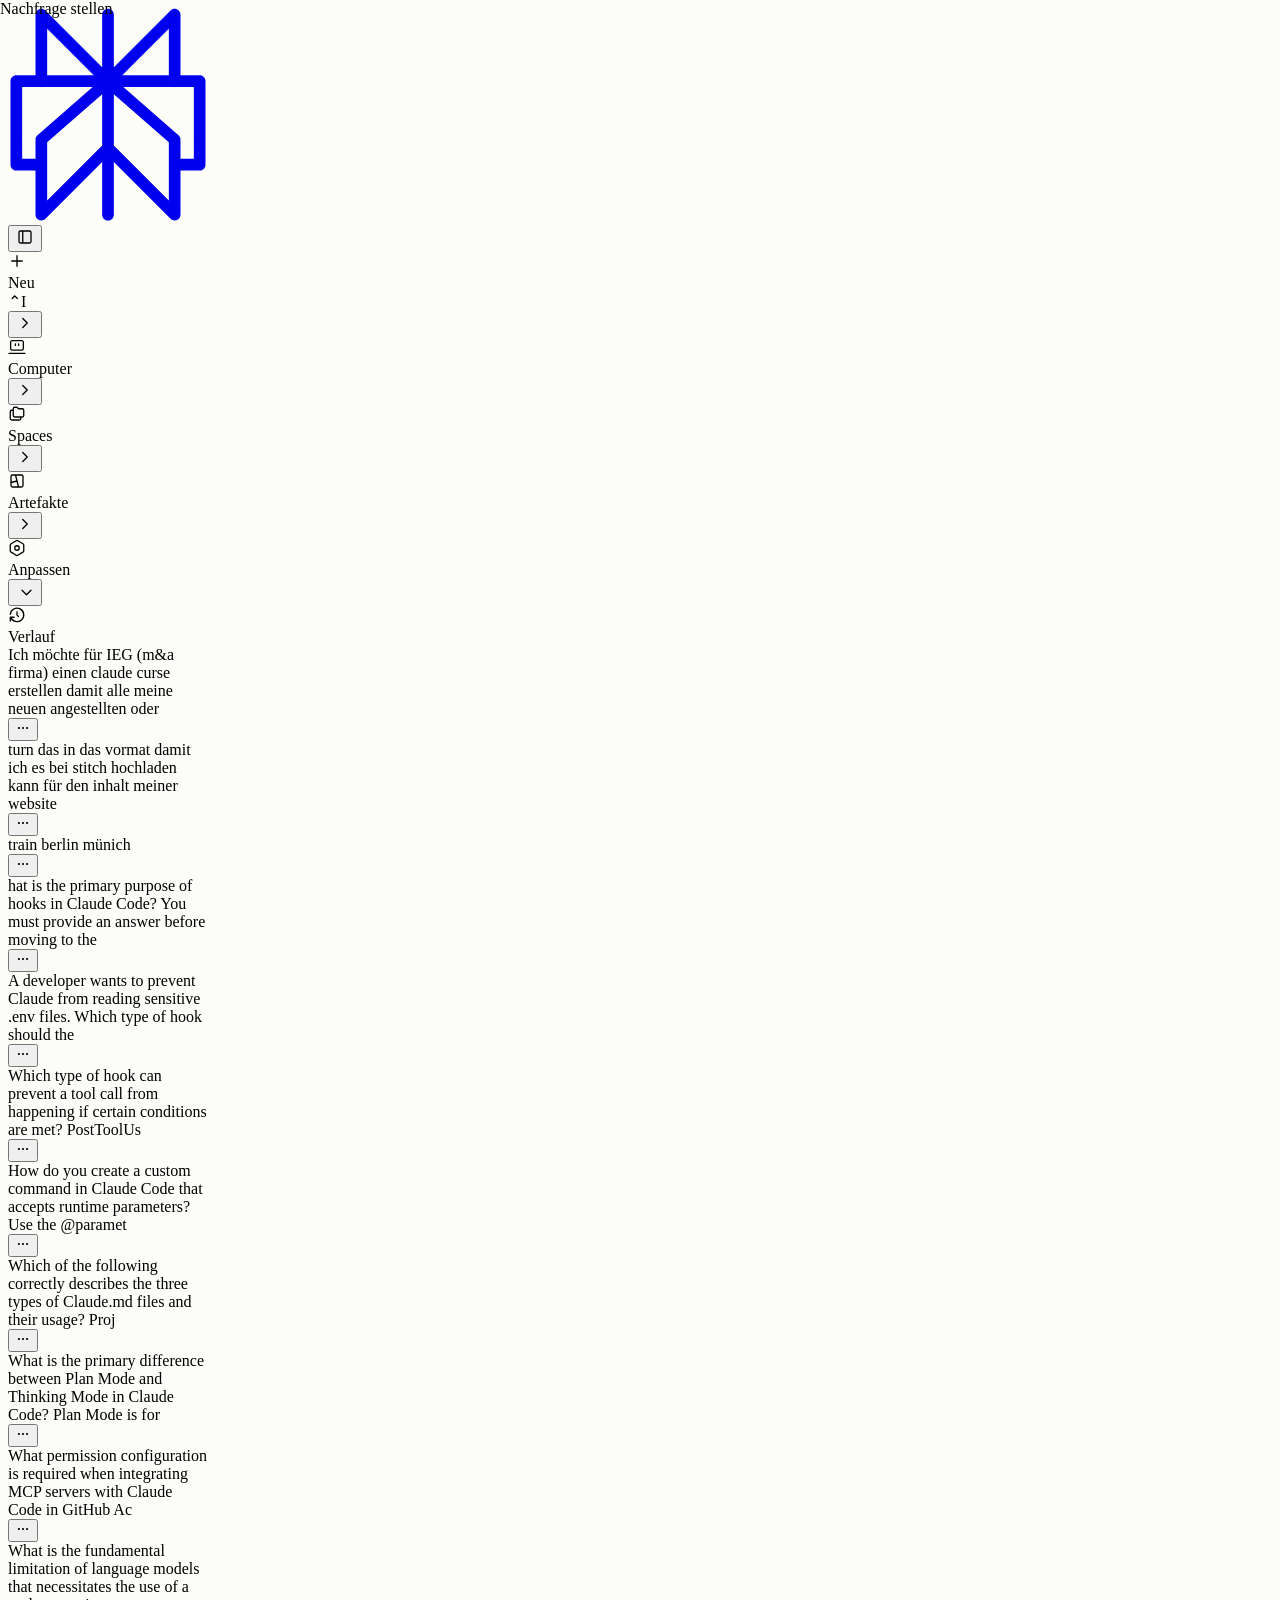
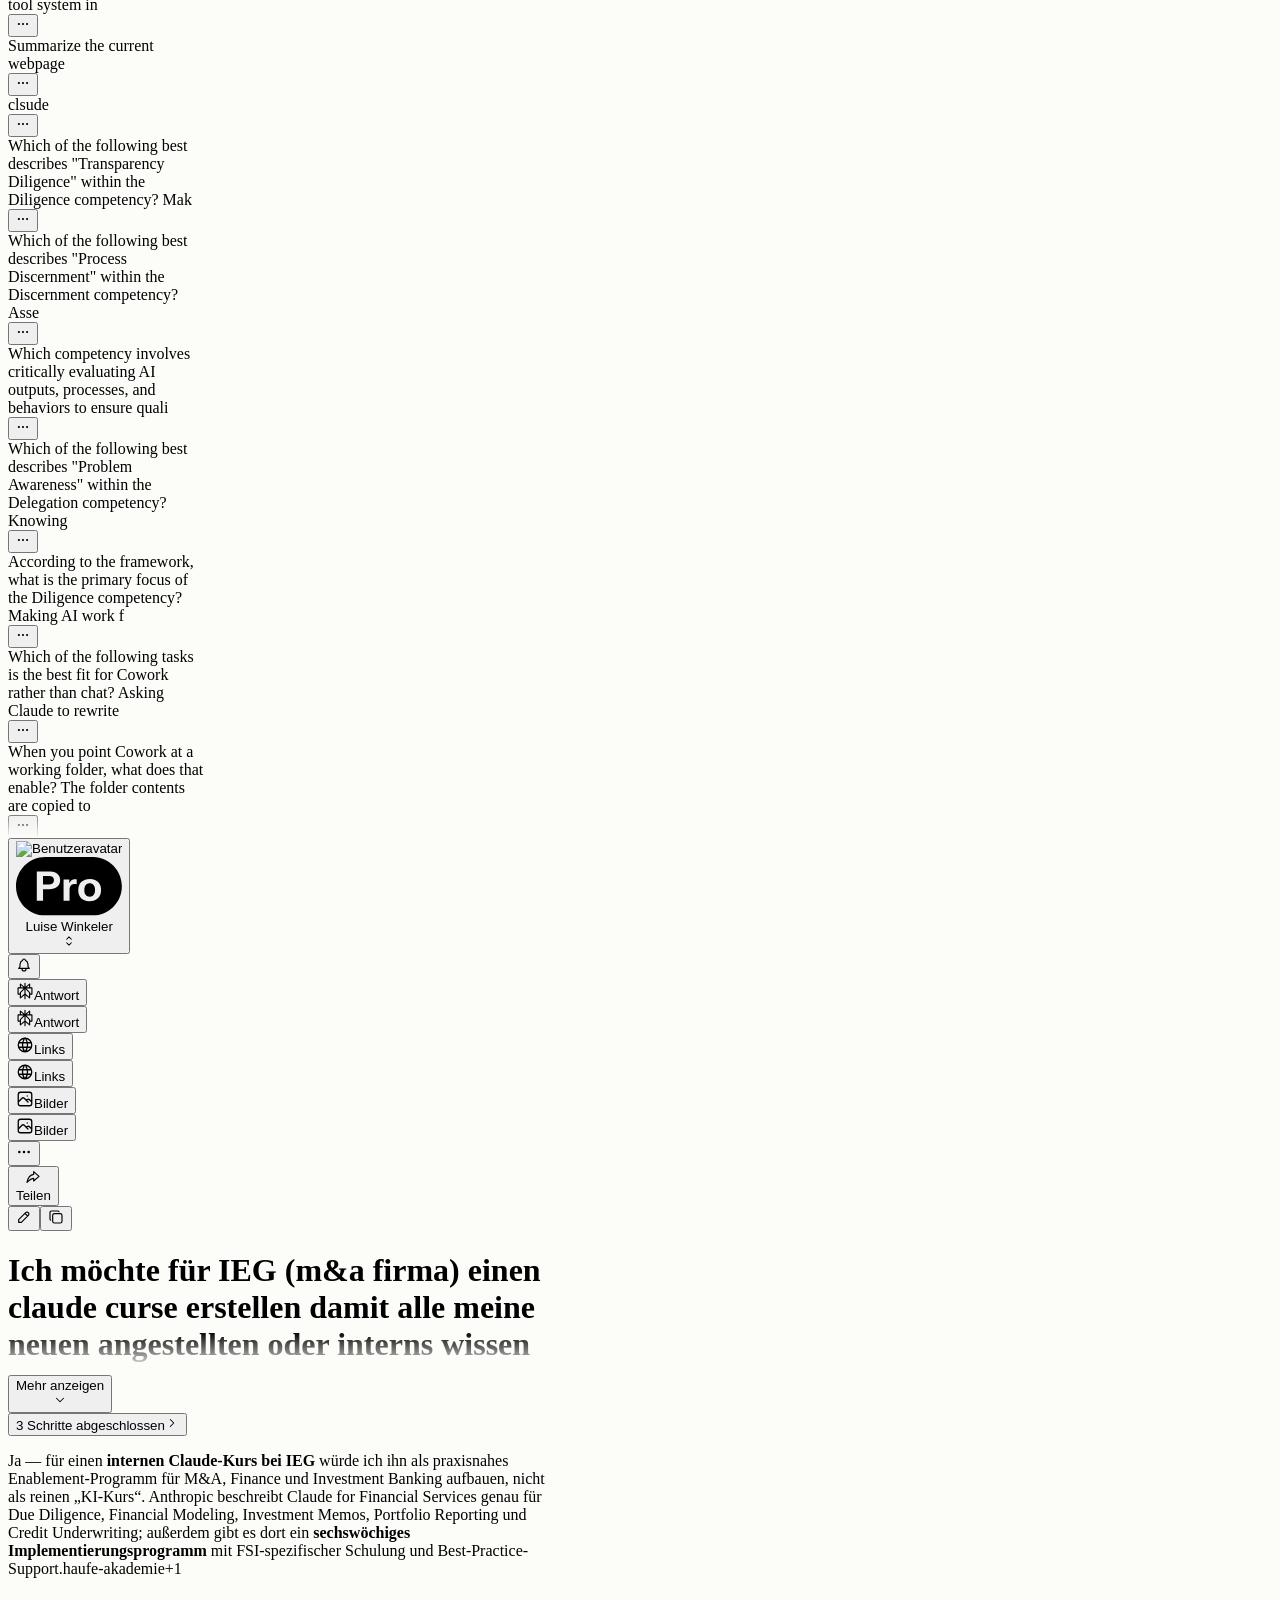
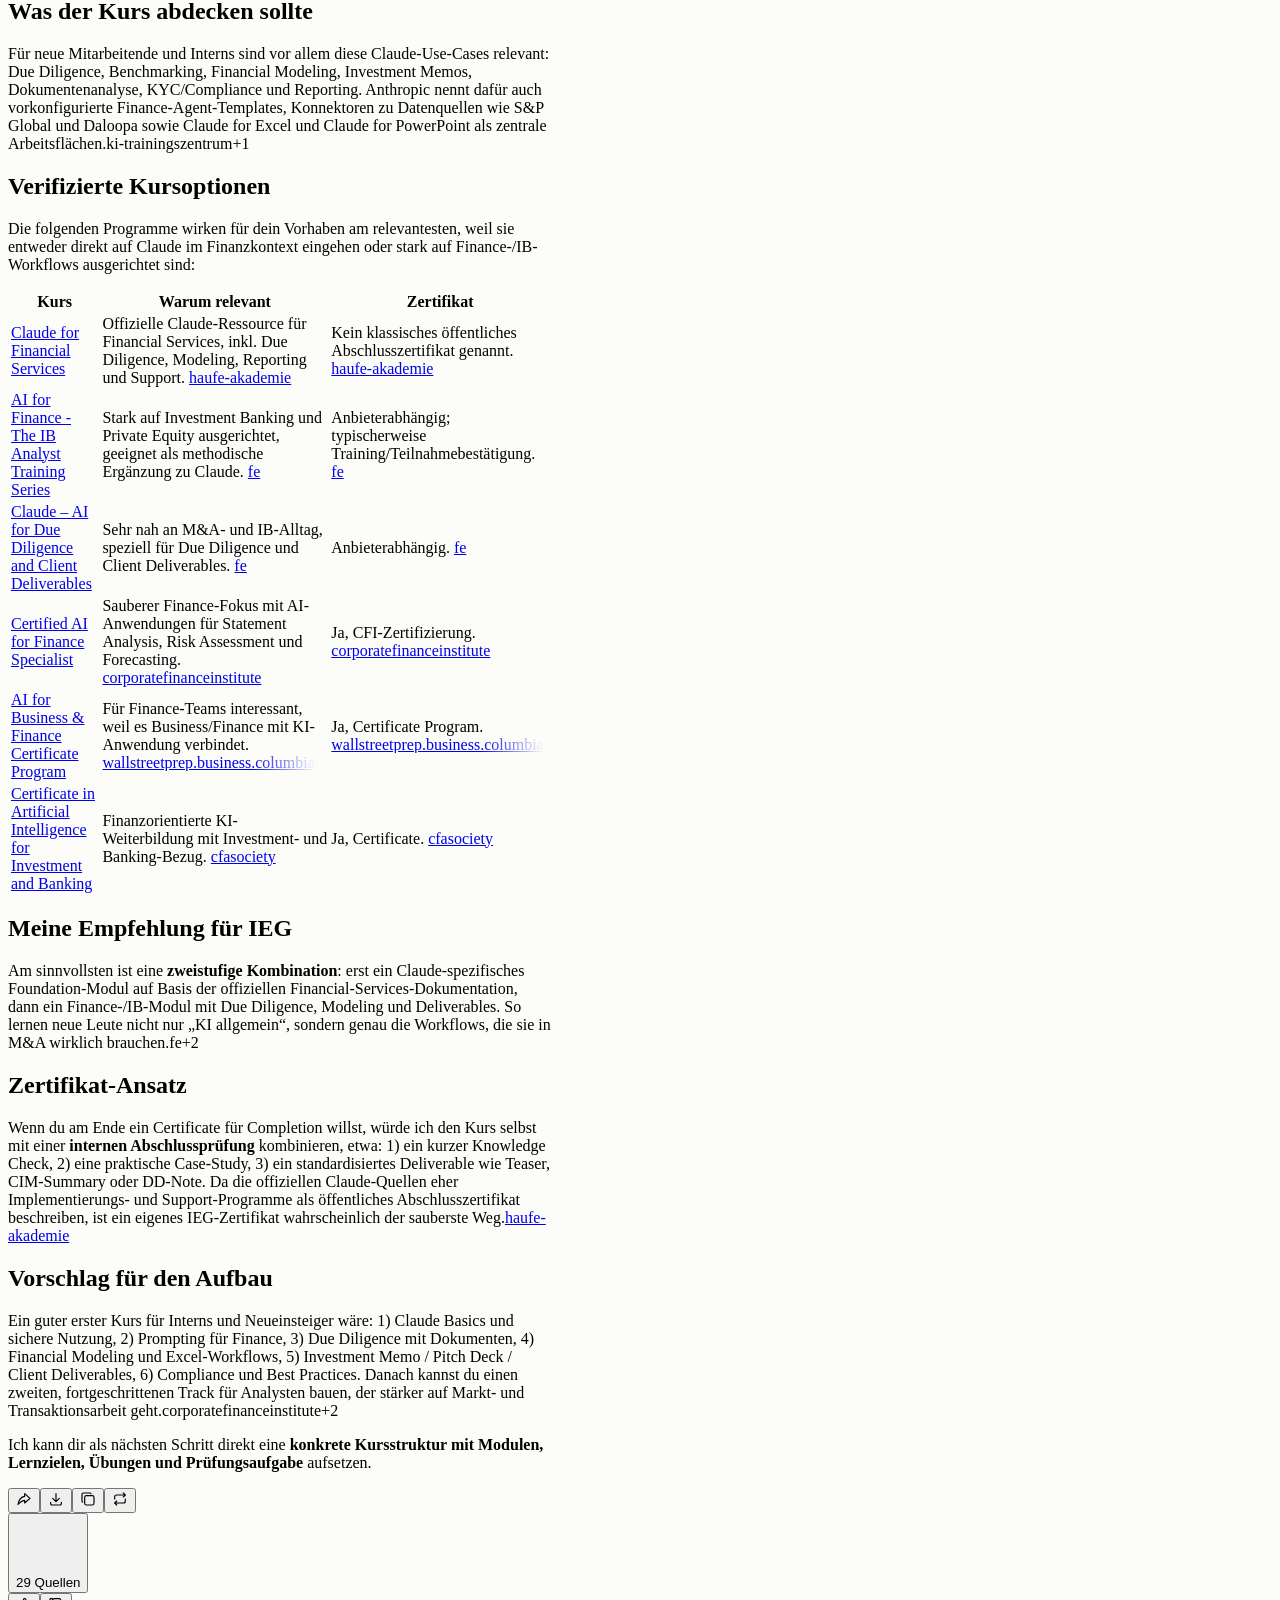
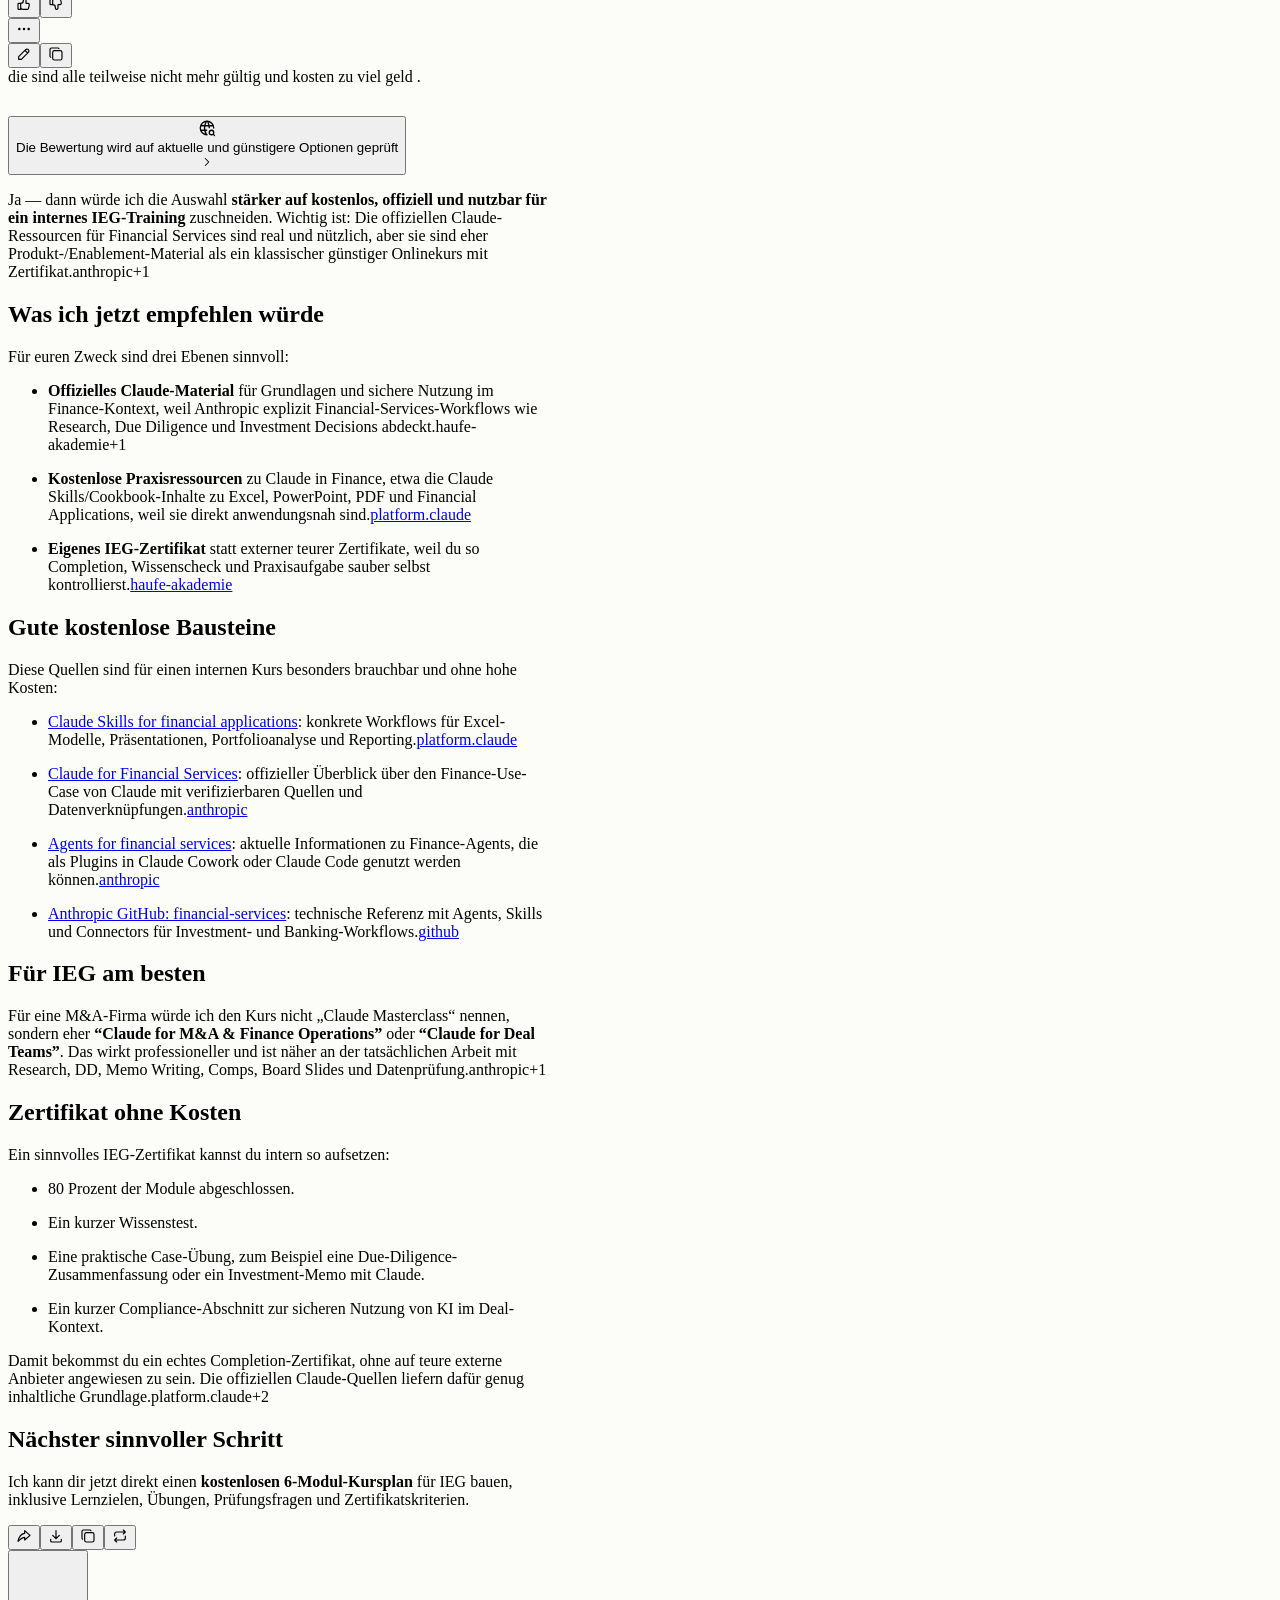
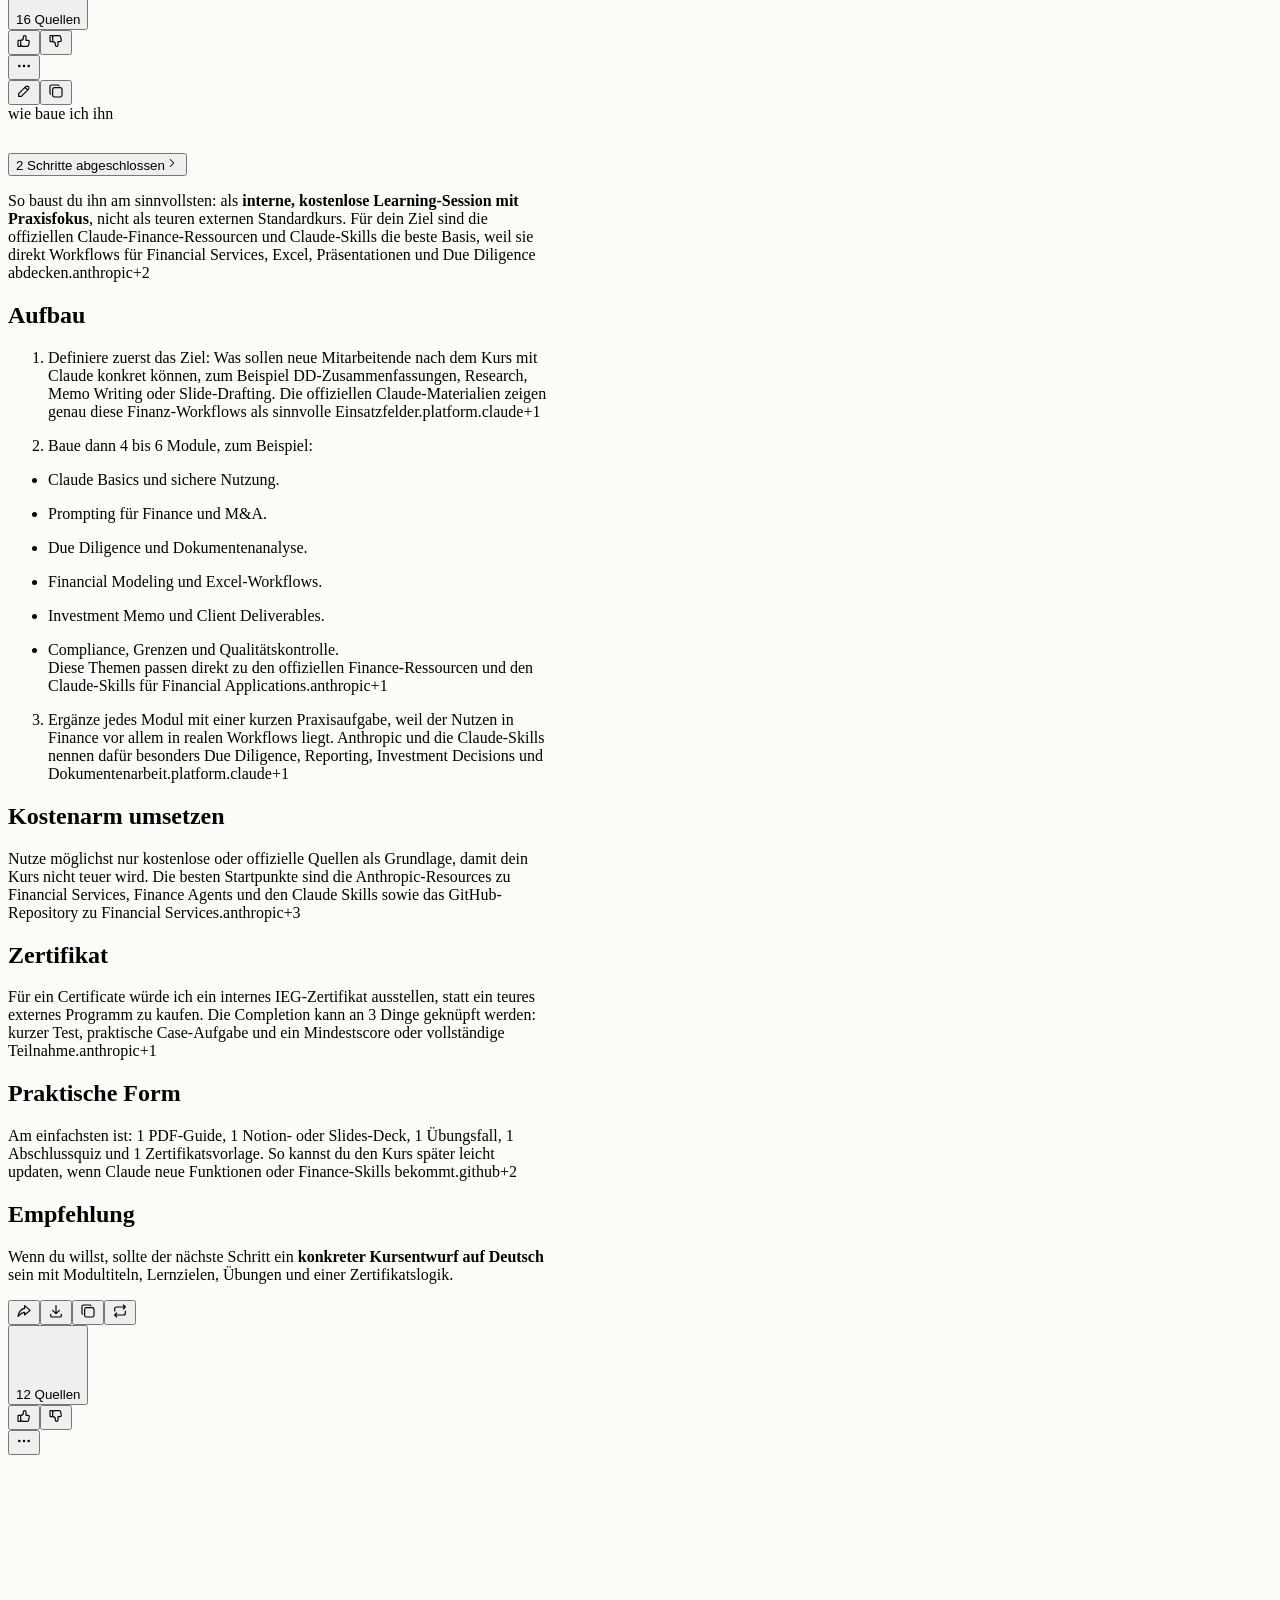
==== commit be691be9: "Add files via upload" ====
--- a/scripty.py.html
+++ b/scripty.py.html
@@ -1,97 +1,6 @@
 <!DOCTYPE html>
-<!-- saved from url=(0086)https://www.perplexity.ai/search/ich-mochte-fur-ieg-m-a-firma-e-ngUkTB_kS1WHizX8bMidaw -->
-<html lang="de-DE" data-color-scheme="light" data-answer-font="serif" dir="ltr"><head><meta http-equiv="Content-Type" content="text/html; charset=UTF-8"><meta name="min-version" content="1778172489393"><meta name="version" content="4b72c04"><link rel="preconnect" crossorigin="" href="https://pplx-next-static-public.perplexity.ai/"><link rel="preconnect" crossorigin="" href="https://frontend-cdn.perplexity.ai/"><link rel="preconnect" crossorigin="" href="https://r2cdn.perplexity.ai/"><link rel="preload" href="https://frontend-cdn.perplexity.ai/_agi_assets/fonts/PPLX-Sans-Beta-v2-VF.woff2" as="font" type="font/woff2" crossorigin=""><link rel="preload" href="https://frontend-cdn.perplexity.ai/_agi_assets/fonts/FKGroteskNeue.woff2" as="font" type="font/woff2" crossorigin=""><meta name="theme-color" media="(prefers-color-scheme: light)" content="#FCFCF9"><meta name="theme-color" media="(prefers-color-scheme: dark)" content="#100E12"><script async="" src="./scripty.py_files/loader.min.js.Download" integrity="sha384-+J75w6KWkrUy+WMMyPHLlHp10N46axBKC3r3Uhxl+1MD2W4IwsphX2r8G52BAS7N" crossorigin="anonymous"></script><link rel="icon" type="image/svg+xml" href="https://www.perplexity.ai/favicon.svg"><meta name="slack-app-id" content="A07NV1D07QT"><style>html:not(.todesktop){background-color:#fcfcf9}@media (prefers-color-scheme:light){html:not([data-color-scheme]){background-color:#fcfcf9}}@media (prefers-color-scheme:dark){html:not([data-color-scheme]){background-color:#100e12}}html[data-color-scheme=light]:not(.todesktop){background-color:#fcfcf9!important}html[data-color-scheme=dark]:not(.todesktop){background-color:#100e12!important}</style><script>!function(){var e=new Set(["ar","bn","el","hi","ja","kk","kn","ko","ml","mr","ru","sr","ta","te","uk","zh"]);function t(t){return e.has(t.split("-")[0])}function n(){let e=document.cookie.match(RegExp("(?:^|;\\s*)pplx.chosen-locale=([^;]*)"));return e?.[1]?decodeURIComponent(e[1]):void 0}var r="pplx.visitor-id",o="pplx.visitor-fp";function c(e){for(var t=1;t<arguments.length;t++){var n=arguments[t];for(var r in n)e[r]=n[r]}return e}var i={read:function(e){return'"'===e[0]&&(e=e.slice(1,-1)),e.replace(/(%[\dA-F]{2})+/gi,decodeURIComponent)},write:function(e){return encodeURIComponent(e).replace(/%(2[346BF]|3[AC-F]|40|5[BDE]|60|7[BCD])/g,decodeURIComponent)}};var a=function e(t,n){function r(e,r,o){if(!(typeof document>"u")){"number"==typeof(o=c({},n,o)).expires&&(o.expires=new Date(Date.now()+864e5*o.expires)),o.expires&&=o.expires.toUTCString(),e=encodeURIComponent(e).replace(/%(2[346B]|5E|60|7C)/g,decodeURIComponent).replace(/[()]/g,escape);var i="";for(var a in o)o[a]&&(i+="; "+a,!0!==o[a]&&(i+="="+o[a].split(";")[0]));return document.cookie=e+"="+t.write(r,e)+i}}return Object.create({set:r,get:function(e){if(!(typeof document>"u"||arguments.length&&!e)){for(var n=document.cookie?document.cookie.split("; "):[],r={},o=0;o<n.length;o++){var c=n[o].split("="),i=c.slice(1).join("=");try{var a=decodeURIComponent(c[0]);if(r[a]=t.read(i,a),e===a)break}catch{}}return e?r[e]:r}},remove:function(e,t){r(e,"",c({},t,{expires:-1}))},withAttributes:function(t){return e(this.converter,c({},this.attributes,t))},withConverter:function(t){return e(c({},this.converter,t),this.attributes)}},{attributes:{value:Object.freeze(n)},converter:{value:Object.freeze(t)}})}(i,{path:"/"});function s(){try{if(typeof crypto<"u"&&"function"==typeof crypto.randomUUID)return crypto.randomUUID.call(crypto)}catch{}return function(){let e=new Uint8Array(16);try{if(typeof crypto<"u"&&"function"==typeof crypto.getRandomValues)crypto.getRandomValues.call(crypto,e);else for(let t=0;t<16;t++)e[t]=256*Math.random()>>>0}catch{for(let t=0;t<16;t++)e[t]=256*Math.random()>>>0}e[6]=15&e[6]|64,e[8]=63&e[8]|128;let t=Array.from(e,(e=>e.toString(16).padStart(2,"0"))).join("");return`${t.slice(0,8)}-${t.slice(8,12)}-${t.slice(12,16)}-${t.slice(16,20)}-${t.slice(20,32)}`}()}var u=365,l=10/1440;function p(){try{return[screen.colorDepth,navigator.hardwareConcurrency,navigator.language,navigator.deviceMemory??"",Intl.DateTimeFormat().resolvedOptions().timeZone].join("|")}catch{return null}}(function(){if(!document.documentElement.dataset.colorScheme){let e=a.get().colorScheme;e||=window.matchMedia?.("(prefers-color-scheme: dark)")?.matches?"dark":"light",document.documentElement.setAttribute("data-color-scheme",e)}})(),function(){if(window.location.pathname.startsWith("/computer")){let e=document.querySelector('link[rel="icon"]');e&&(e.href="/favicon-computer.svg")}}(),function(){try{let e=a.get(r),t=navigator.userAgent.includes("WindowsApp");if(t&&e){let e=p();null!=e&&a.get("pplx.visitor-fp")!==e&&(a.set(r,s(),{expires:u}),a.set(o,e,{expires:u}))}else if(!e&&(a.set(r,s(),{expires:u}),t)){let e=p();null!=e&&a.set(o,e,{expires:u})}}catch{}try{a.get("pplx.session-id")||a.set("pplx.session-id",s(),{expires:l})}catch{}}(),function(){try{let e=n();if(e&&t(e))return void(document.documentElement.dataset.answerFont="sans-serif");let r=localStorage.getItem("pplx.local-user-settings.answerFontStyle");if(!r)return void(document.documentElement.dataset.answerFont="serif");let o=JSON.parse(r);if("sans-serif"===o||"serif"===o)return void(document.documentElement.dataset.answerFont=o);document.documentElement.dataset.answerFont="serif"}catch{document.documentElement.dataset.answerFont="serif"}}()}()</script><title>Ich möchte für IEG (m&amp;a firma) einen claude curse erstellen damit alle meine...</title><meta name="viewport" content="width=device-width,initial-scale=1"><link rel="canonical" href="https://www.perplexity.ai/"><meta name="description" content="Perplexity is a free AI-powered answer engine that provides accurate, trusted, and real-time answers to any question."><meta property="og:title" content="Perplexity"><meta property="og:description" content="Perplexity is a free AI-powered answer engine that provides accurate, trusted, and real-time answers to any question."><meta property="og:url" content="https://www.perplexity.ai/"><meta property="og:site_name" content="Perplexity AI"><meta property="og:image" content="https://ppl-ai-public.s3.amazonaws.com/static/img/pplx-default-preview.png"><meta property="og:type" content="website"><meta name="twitter:card" content="summary_large_image"><meta name="twitter:site" content="@perplexity_ai"><meta name="twitter:title" content="Perplexity"><meta name="twitter:description" content="Perplexity is a free AI-powered answer engine that provides accurate, trusted, and real-time answers to any question."><meta name="twitter:image" content="https://ppl-ai-public.s3.amazonaws.com/static/img/pplx-default-preview.png"><script type="module" crossorigin="" src="./scripty.py_files/index.html-CYEcRPyb.js.Download"></script><link rel="modulepreload" crossorigin="" href="https://pplx-next-static-public.perplexity.ai/_spa/assets/rolldown-runtime-CoV_I8sK.js"><link rel="modulepreload" crossorigin="" href="https://pplx-next-static-public.perplexity.ai/_spa/assets/vite-PxFcPKCR.js"><link rel="modulepreload" crossorigin="" href="https://pplx-next-static-public.perplexity.ai/_spa/assets/vendors-J6THRWTE.js"><link rel="modulepreload" crossorigin="" href="https://pplx-next-static-public.perplexity.ai/_spa/assets/platform-core-BGqqvjvs.js"><link rel="modulepreload" crossorigin="" href="https://pplx-next-static-public.perplexity.ai/_spa/assets/pplx-icons-Bh9eXznA.js"><link rel="modulepreload" crossorigin="" href="https://pplx-next-static-public.perplexity.ai/_spa/assets/aether-core-Cy1PJkv_.js"><link rel="modulepreload" crossorigin="" href="https://pplx-next-static-public.perplexity.ai/_spa/assets/i18n-eJ1Op6GF.js"><link rel="modulepreload" crossorigin="" href="https://pplx-next-static-public.perplexity.ai/_spa/assets/react-query-7eFg8yeM.js"><link rel="modulepreload" crossorigin="" href="https://pplx-next-static-public.perplexity.ai/_spa/assets/platform-components-78m7mDcy.js"><link rel="modulepreload" crossorigin="" href="https://pplx-next-static-public.perplexity.ai/_spa/assets/lexical-DRYIxaU6.js"><link rel="modulepreload" crossorigin="" href="https://pplx-next-static-public.perplexity.ai/_spa/assets/pplx-stream-aAC-YLa_.js"><link rel="modulepreload" crossorigin="" href="https://pplx-next-static-public.perplexity.ai/_spa/assets/experimentation-k0VMwTmf.js"><link rel="modulepreload" crossorigin="" href="https://pplx-next-static-public.perplexity.ai/_spa/assets/spa-shell-DkZwTng-.js"><link rel="modulepreload" crossorigin="" href="https://pplx-next-static-public.perplexity.ai/_spa/assets/layout-sidebar-BmKAG5LF.js"><link rel="modulepreload" crossorigin="" href="https://pplx-next-static-public.perplexity.ai/_spa/assets/layout-page-qoqFmj8a.js"><link rel="modulepreload" crossorigin="" href="https://pplx-next-static-public.perplexity.ai/_spa/assets/bootstrap-BdFPGF5i.js"><link rel="modulepreload" crossorigin="" href="https://pplx-next-static-public.perplexity.ai/_spa/assets/ask-input-CiJAr8D5.js"><link rel="modulepreload" crossorigin="" href="https://pplx-next-static-public.perplexity.ai/_spa/assets/floating-components-RF1cud4r.js"><link rel="modulepreload" crossorigin="" href="https://pplx-next-static-public.perplexity.ai/_spa/assets/sidebar-bottom-C5UGtdKU.js"><link rel="modulepreload" crossorigin="" href="https://pplx-next-static-public.perplexity.ai/_spa/assets/widgets-home-CMMEkmB0.js"><link rel="modulepreload" crossorigin="" href="https://pplx-next-static-public.perplexity.ai/_spa/assets/skills-typeahead-BT17VuuR.js"><link rel="modulepreload" crossorigin="" href="https://pplx-next-static-public.perplexity.ai/_spa/assets/page-components-home-DfZrmU_t.js"><link rel="stylesheet" crossorigin="" href="./scripty.py_files/style-DLWfeT8p.css"><link rel="modulepreload" as="script" crossorigin="" href="https://pplx-next-static-public.perplexity.ai/_spa/assets/eppo-sdk-CIqvZjAs.js"><link rel="modulepreload" as="script" crossorigin="" href="https://pplx-next-static-public.perplexity.ai/_spa/assets/restricted-feature-loader-B676Aimh.js"><link rel="modulepreload" as="script" crossorigin="use-credentials" href="https://pplx-next-static-public.perplexity.ai/_spa/assets/_restricted/restricted-feature-loader-B_lhvel_.js"><link rel="modulepreload" as="script" crossorigin="" href="https://pplx-next-static-public.perplexity.ai/_spa/assets/usePendingWorkflowDraftRestorer-DN_vZC1b.js"><link rel="modulepreload" as="script" crossorigin="" href="https://pplx-next-static-public.perplexity.ai/_spa/assets/pendingWorkflowDraftStore-D-p7oV-I.js"><link rel="modulepreload" as="script" crossorigin="" href="https://pplx-next-static-public.perplexity.ai/_spa/assets/usePublicWorkflowsQuery-QVoTa_VK.js"><link rel="modulepreload" as="script" crossorigin="" href="https://pplx-next-static-public.perplexity.ai/_spa/assets/client-DU8D5psJ.js"><link rel="modulepreload" as="script" crossorigin="" href="https://pplx-next-static-public.perplexity.ai/_spa/assets/SettingsModalOpener-Bzql_hP9.js"><link rel="modulepreload" as="script" crossorigin="" href="https://pplx-next-static-public.perplexity.ai/_spa/assets/useSettingsHash-BWRKoGeZ.js"><link rel="modulepreload" as="script" crossorigin="" href="https://pplx-next-static-public.perplexity.ai/_spa/assets/AppBanner-DzdoRsZj.js"><link rel="modulepreload" as="script" crossorigin="" href="https://pplx-next-static-public.perplexity.ai/_spa/assets/usePartnerDiscountCode-BzXumCBf.js"><link rel="modulepreload" as="script" crossorigin="" href="https://pplx-next-static-public.perplexity.ai/_spa/assets/useBannerUpsell-DR5JEqbk.js"><link rel="modulepreload" as="script" crossorigin="" href="https://pplx-next-static-public.perplexity.ai/_spa/assets/usePendingInvitation-DHfDdOqi.js"><link rel="modulepreload" as="script" crossorigin="" href="https://pplx-next-static-public.perplexity.ai/_spa/assets/OneTimeJoinVerifiedOrg-BOZIDI8g.js"><link rel="modulepreload" as="script" crossorigin="" href="https://pplx-next-static-public.perplexity.ai/_spa/assets/Modal-T8Y4e_sY.js"><link rel="modulepreload" as="script" crossorigin="" href="https://pplx-next-static-public.perplexity.ai/_spa/assets/useGetOrgSuggestions-BZy_gerq.js"><link rel="modulepreload" as="script" crossorigin="" href="https://pplx-next-static-public.perplexity.ai/_spa/assets/onboardingKeys-B7BET6Eb.js"><link rel="modulepreload" as="script" crossorigin="" href="https://pplx-next-static-public.perplexity.ai/_spa/assets/HomepageProBadgeUpsell-BVScunzP.js"><link rel="modulepreload" as="script" crossorigin="" href="https://pplx-next-static-public.perplexity.ai/_spa/assets/HomeTopRightControls-DWYA0_Pr.js"><link rel="modulepreload" as="script" crossorigin="" href="https://pplx-next-static-public.perplexity.ai/_spa/assets/IncognitoToggleButton-DC_2m5NJ.js"><link rel="modulepreload" as="script" crossorigin="" href="https://pplx-next-static-public.perplexity.ai/_spa/assets/PremiumSourceLimitWarning-WN7XPwRO.js"><link rel="modulepreload" as="script" crossorigin="" href="https://pplx-next-static-public.perplexity.ai/_spa/assets/SearchModelMenu-D90Fzz-v.js"><link rel="modulepreload" as="script" crossorigin="" href="https://pplx-next-static-public.perplexity.ai/_spa/assets/SearchModelMenuItems-CbNCwW84.js"><link rel="modulepreload" as="script" crossorigin="" href="https://pplx-next-static-public.perplexity.ai/_spa/assets/livemarkOverrides-CN0b456Q.js"><link rel="modulepreload" as="script" crossorigin="" href="https://pplx-next-static-public.perplexity.ai/_spa/assets/MarkdownRenderer-DiE9RH2v.js"><link rel="modulepreload" as="script" crossorigin="" href="https://pplx-next-static-public.perplexity.ai/_spa/assets/react-code-blocks.esm-Rrk6kedE.js"><link rel="modulepreload" as="script" crossorigin="" href="https://pplx-next-static-public.perplexity.ai/_spa/assets/lib-DJfhQgHX.js"><link rel="modulepreload" as="script" crossorigin="" href="https://pplx-next-static-public.perplexity.ai/_spa/assets/space-separated-tokens-DKtGcG_Q.js"><link rel="modulepreload" as="script" crossorigin="" href="https://pplx-next-static-public.perplexity.ai/_spa/assets/lib-BdUj0ncr.js"><link rel="modulepreload" as="script" crossorigin="" href="https://pplx-next-static-public.perplexity.ai/_spa/assets/Link-TV-LieAe.js"><link rel="modulepreload" as="script" crossorigin="" href="https://pplx-next-static-public.perplexity.ai/_spa/assets/CitationDomainBubble-DvPvhVzk.js"><link rel="modulepreload" as="script" crossorigin="" href="https://pplx-next-static-public.perplexity.ai/_spa/assets/CitationFavicon-ByxCactj.js"><link rel="modulepreload" as="script" crossorigin="" href="https://pplx-next-static-public.perplexity.ai/_spa/assets/CitationPile-_Xpixco_.js"><link rel="modulepreload" as="script" crossorigin="" href="https://pplx-next-static-public.perplexity.ai/_spa/assets/isWebResultMemorySearchHistory-B9uQ7FgB.js"><link rel="modulepreload" as="script" crossorigin="" href="https://pplx-next-static-public.perplexity.ai/_spa/assets/UTCDate-C-crJWjT.js"><link rel="modulepreload" as="script" crossorigin="" href="https://pplx-next-static-public.perplexity.ai/_spa/assets/InlineCitationCaption-CAE1ldZH.js"><link rel="modulepreload" as="script" crossorigin="" href="https://pplx-next-static-public.perplexity.ai/_spa/assets/copyUtils-VM6tx5KY.js"><link rel="modulepreload" as="script" crossorigin="" href="https://pplx-next-static-public.perplexity.ai/_spa/assets/EntityChipWithData-e9htR6kT.js"><link rel="modulepreload" as="script" crossorigin="" href="https://pplx-next-static-public.perplexity.ai/_spa/assets/FinanceMover-BfEPeLa6.js"><link rel="modulepreload" as="script" crossorigin="" href="https://pplx-next-static-public.perplexity.ai/_spa/assets/framer-motion-pWKb6ByP.js"><link rel="modulepreload" as="script" crossorigin="" href="https://pplx-next-static-public.perplexity.ai/_spa/assets/CanonicalLink-DsCWc3Vt.js"><link rel="modulepreload" as="script" crossorigin="" href="https://pplx-next-static-public.perplexity.ai/_spa/assets/finance-DqE676sZ.js"><link rel="modulepreload" as="script" crossorigin="" href="https://pplx-next-static-public.perplexity.ai/_spa/assets/FinancePriceChange-DAf20M_c.js"><link rel="modulepreload" as="script" crossorigin="" href="https://pplx-next-static-public.perplexity.ai/_spa/assets/dist-DxwucOG-.js"><link rel="modulepreload" as="script" crossorigin="" href="https://pplx-next-static-public.perplexity.ai/_spa/assets/CanonicalCard-Dhb1Qcil.js"><link rel="modulepreload" as="script" crossorigin="" href="https://pplx-next-static-public.perplexity.ai/_spa/assets/getQuote-5W2A7TtD.js"><link rel="modulepreload" as="script" crossorigin="" href="https://pplx-next-static-public.perplexity.ai/_spa/assets/constants-3EuNvy_T.js"><link rel="modulepreload" as="script" crossorigin="" href="https://pplx-next-static-public.perplexity.ai/_spa/assets/client-DCn9E89U.js"><link rel="modulepreload" as="script" crossorigin="" href="https://pplx-next-static-public.perplexity.ai/_spa/assets/MarkdownPPLXActionButton-D5Ih2AnO.js"><link rel="modulepreload" as="script" crossorigin="" href="https://pplx-next-static-public.perplexity.ai/_spa/assets/ThreadEntryContext-Ch-qhvT1.js"><link rel="modulepreload" as="script" crossorigin="" href="https://pplx-next-static-public.perplexity.ai/_spa/assets/useEntryEvents-DlLTewBx.js"><link rel="modulepreload" as="script" crossorigin="" href="https://pplx-next-static-public.perplexity.ai/_spa/assets/ClaimMaskingContext-CdeOeIsQ.js"><link rel="modulepreload" as="script" crossorigin="" href="https://pplx-next-static-public.perplexity.ai/_spa/assets/ClaimDerivation-I6ZQ8IJi.js"><link rel="modulepreload" as="script" crossorigin="" href="https://pplx-next-static-public.perplexity.ai/_spa/assets/MarkdownSessionLink-h_7ij-mR.js"><link rel="modulepreload" as="script" crossorigin="" href="https://pplx-next-static-public.perplexity.ai/_spa/assets/queries-DQZf5KA5.js"><link rel="modulepreload" as="script" crossorigin="" href="https://pplx-next-static-public.perplexity.ai/_spa/assets/client-flzf58a1.js"><link rel="modulepreload" as="script" crossorigin="" href="https://pplx-next-static-public.perplexity.ai/_spa/assets/SaveTableAsFile-CR9g8UYx.js"><link rel="modulepreload" as="script" crossorigin="" href="https://pplx-next-static-public.perplexity.ai/_spa/assets/MarkdownResponse-lLrZ2tvL.js"><link rel="modulepreload" as="script" crossorigin="" href="https://pplx-next-static-public.perplexity.ai/_spa/assets/MarkdownStreamer-DHERDw1I.js"><link rel="modulepreload" as="script" crossorigin="" href="https://pplx-next-static-public.perplexity.ai/_spa/assets/LivemarkFlushContext-BQtEZX3W.js"><link rel="modulepreload" as="script" crossorigin="" href="https://pplx-next-static-public.perplexity.ai/_spa/assets/ComputerOnboardingCards-BDCz85nA.js"><link rel="modulepreload" as="script" crossorigin="" href="https://pplx-next-static-public.perplexity.ai/_spa/assets/Notifications-DRZijW0o.js"><link rel="modulepreload" as="script" crossorigin="" href="https://pplx-next-static-public.perplexity.ai/_spa/assets/utils-BuKmJfNq.js"><link rel="modulepreload" as="script" crossorigin="" href="https://pplx-next-static-public.perplexity.ai/_spa/assets/types-MlWuOoet.js"><link rel="modulepreload" as="script" crossorigin="" href="https://pplx-next-static-public.perplexity.ai/_spa/assets/settings-DU-ZL8If.js"><link rel="modulepreload" as="script" crossorigin="" href="https://pplx-next-static-public.perplexity.ai/_spa/assets/getUserTask-CgFA6T_6.js"><link rel="modulepreload" as="script" crossorigin="" href="https://pplx-next-static-public.perplexity.ai/_spa/assets/updateUserTask-Drinj-CR.js"><link rel="modulepreload" as="script" crossorigin="" href="https://pplx-next-static-public.perplexity.ai/_spa/assets/ComputerRecurringTasksMenu-Cob6U1F7.js"><link rel="modulepreload" as="script" crossorigin="" href="https://pplx-next-static-public.perplexity.ai/_spa/assets/search-component-CI0bLB19.js"><link rel="modulepreload" as="script" crossorigin="" href="https://pplx-next-static-public.perplexity.ai/_spa/assets/ThreadShareButtons-BHKtPaKi.js"><link rel="modulepreload" as="script" crossorigin="" href="https://pplx-next-static-public.perplexity.ai/_spa/assets/useRemoveThreadFromCollection-Biv9aaLK.js"><link rel="modulepreload" as="script" crossorigin="" href="https://pplx-next-static-public.perplexity.ai/_spa/assets/useIsThreadAuthor-6HTyY_tz.js"><link rel="modulepreload" as="script" crossorigin="" href="https://pplx-next-static-public.perplexity.ai/_spa/assets/useSpaceSelectModal-r5Vjq_Ag.js"><link rel="modulepreload" as="script" crossorigin="" href="https://pplx-next-static-public.perplexity.ai/_spa/assets/useEntUsageBasedBillingOrgPoolVariation-DXfT3Bdh.js"><link rel="modulepreload" as="script" crossorigin="" href="https://pplx-next-static-public.perplexity.ai/_spa/assets/useCreditsManualTopupsVariation-B74dhpcz.js"><link rel="modulepreload" as="script" crossorigin="" href="https://pplx-next-static-public.perplexity.ai/_spa/assets/useAutoRefillToggle-Dvop2cBJ.js"><link rel="modulepreload" as="script" crossorigin="" href="https://pplx-next-static-public.perplexity.ai/_spa/assets/useUpdateAutoTopupMutation-BxD3K5Mn.js"><link rel="modulepreload" as="script" crossorigin="" href="https://pplx-next-static-public.perplexity.ai/_spa/assets/useUsageBasedBillingDataV3-TE8xgGj_.js"><link rel="modulepreload" as="script" crossorigin="" href="https://pplx-next-static-public.perplexity.ai/_spa/assets/useGetCreditsSettings-Dcu1HM6Y.js"><link rel="modulepreload" as="script" crossorigin="" href="https://pplx-next-static-public.perplexity.ai/_spa/assets/components-BaRj1W_O.js"><link rel="modulepreload" as="script" crossorigin="" href="https://pplx-next-static-public.perplexity.ai/_spa/assets/useGetThreadUsage-CUYKukvP.js"><link rel="modulepreload" as="script" crossorigin="" href="https://pplx-next-static-public.perplexity.ai/_spa/assets/convertToCreditsDisplay-DVvFM8Du.js"><link rel="modulepreload" as="script" crossorigin="" href="https://pplx-next-static-public.perplexity.ai/_spa/assets/useThreadAssets-CWJUPlqN.js"><link rel="modulepreload" as="script" crossorigin="" href="https://pplx-next-static-public.perplexity.ai/_spa/assets/answerModeExtractors-CplVakfr.js"><link rel="modulepreload" as="script" crossorigin="" href="https://pplx-next-static-public.perplexity.ai/_spa/assets/versionChainBuilder-1bU0cjex.js"><link rel="modulepreload" as="script" crossorigin="" href="https://pplx-next-static-public.perplexity.ai/_spa/assets/ThreadAnswerModesProvider-BdCop9WZ.js"><link rel="modulepreload" as="script" crossorigin="" href="https://pplx-next-static-public.perplexity.ai/_spa/assets/SearchPageProvider-Dnwz33Gy.js"><link rel="modulepreload" as="script" crossorigin="" href="https://pplx-next-static-public.perplexity.ai/_spa/assets/ThreadScrollProvider-DCklryZy.js"><link rel="modulepreload" as="script" crossorigin="" href="https://pplx-next-static-public.perplexity.ai/_spa/assets/scrollTo-EXe6h5jb.js"><link rel="modulepreload" as="script" crossorigin="" href="https://pplx-next-static-public.perplexity.ai/_spa/assets/client-AWMBM6n8.js"><link rel="modulepreload" as="script" crossorigin="" href="https://pplx-next-static-public.perplexity.ai/_spa/assets/useOpenMemorySearchHistoryModal-DJdvjmld.js"><link rel="modulepreload" as="script" crossorigin="" href="https://pplx-next-static-public.perplexity.ai/_spa/assets/useIsReadOnly-f8NYScvt.js"><link rel="modulepreload" as="script" crossorigin="" href="https://pplx-next-static-public.perplexity.ai/_spa/assets/useScrollBarSize-DhQEZDNu.js"><link rel="modulepreload" as="script" crossorigin="" href="https://pplx-next-static-public.perplexity.ai/_spa/assets/LinkCard-lGo-NfA9.js"><link rel="modulepreload" as="script" crossorigin="" href="https://pplx-next-static-public.perplexity.ai/_spa/assets/EntityGroupProvider-Bbrf9kcS.js"><link rel="modulepreload" as="script" crossorigin="" href="https://pplx-next-static-public.perplexity.ai/_spa/assets/FinanceStockHistoryCurrentPrice-Yq2eP_0L.js"><link rel="modulepreload" as="script" crossorigin="" href="https://pplx-next-static-public.perplexity.ai/_spa/assets/ToggleGroup-U7cCiRwY.js"><link rel="modulepreload" as="script" crossorigin="" href="https://pplx-next-static-public.perplexity.ai/_spa/assets/consts-7iXA-NqO.js"><link rel="modulepreload" as="script" crossorigin="" href="https://pplx-next-static-public.perplexity.ai/_spa/assets/GridRows-l4RkqzRn.js"><link rel="modulepreload" as="script" crossorigin="" href="https://pplx-next-static-public.perplexity.ai/_spa/assets/esm-c0DT8TUn.js"><link rel="modulepreload" as="script" crossorigin="" href="https://pplx-next-static-public.perplexity.ai/_spa/assets/src-wIN_9XKj.js"><link rel="modulepreload" as="script" crossorigin="" href="https://pplx-next-static-public.perplexity.ai/_spa/assets/prop-types-BURJVMhg.js"><link rel="modulepreload" as="script" crossorigin="" href="https://pplx-next-static-public.perplexity.ai/_spa/assets/TooltipWithBounds-unjWsizD.js"><link rel="modulepreload" as="script" crossorigin="" href="https://pplx-next-static-public.perplexity.ai/_spa/assets/useTweenedPath-BXpyNAje.js"><link rel="modulepreload" as="script" crossorigin="" href="https://pplx-next-static-public.perplexity.ai/_spa/assets/FinanceStockHistoryPeriodUtils-338HNfVX.js"><link rel="modulepreload" as="script" crossorigin="" href="https://pplx-next-static-public.perplexity.ai/_spa/assets/ease-vdGCCnoI.js"><link rel="modulepreload" as="script" crossorigin="" href="https://pplx-next-static-public.perplexity.ai/_spa/assets/cubic-bezier-ClUpbfEf.js"><link rel="modulepreload" as="script" crossorigin="" href="https://pplx-next-static-public.perplexity.ai/_spa/assets/country-B5pwyMlO.js"><link rel="modulepreload" as="script" crossorigin="" href="https://pplx-next-static-public.perplexity.ai/_spa/assets/getFinanceSuggestions-BvL24MaD.js"><link rel="modulepreload" as="script" crossorigin="" href="https://pplx-next-static-public.perplexity.ai/_spa/assets/useRemoveWatchlistSubscription-Dtw148Kg.js"><link rel="modulepreload" as="script" crossorigin="" href="https://pplx-next-static-public.perplexity.ai/_spa/assets/useWatchlistQuery-BXNDOXeG.js"><link rel="modulepreload" as="script" crossorigin="" href="https://pplx-next-static-public.perplexity.ai/_spa/assets/LogoIcon-Culwa5cS.js"><link rel="modulepreload" as="script" crossorigin="" href="https://pplx-next-static-public.perplexity.ai/_spa/assets/AnimateHeight-Br2bnd8h.js"><link rel="modulepreload" as="script" crossorigin="" href="https://pplx-next-static-public.perplexity.ai/_spa/assets/motion-9v5SVD0s.js"><link rel="modulepreload" as="script" crossorigin="" href="https://pplx-next-static-public.perplexity.ai/_spa/assets/Cue-lbcfJgFc.js"><link rel="modulepreload" as="script" crossorigin="" href="https://pplx-next-static-public.perplexity.ai/_spa/assets/PredictionMarketChart-BzykCa_6.js"><link rel="modulepreload" as="script" crossorigin="" href="https://pplx-next-static-public.perplexity.ai/_spa/assets/FinanceStockHistory-V3X-2gkL.js"><link rel="modulepreload" as="script" crossorigin="" href="https://pplx-next-static-public.perplexity.ai/_spa/assets/Calendar-itbyvTfh.js"><link rel="modulepreload" as="script" crossorigin="" href="https://pplx-next-static-public.perplexity.ai/_spa/assets/ArticleSmallCitationPile-D12LCfO3.js"><link rel="modulepreload" as="script" crossorigin="" href="https://pplx-next-static-public.perplexity.ai/_spa/assets/DropDownModal-CTuCevd6.js"><link rel="modulepreload" as="script" crossorigin="" href="https://pplx-next-static-public.perplexity.ai/_spa/assets/EntityItemCard-CSV6gdot.js"><link rel="modulepreload" as="script" crossorigin="" href="https://pplx-next-static-public.perplexity.ai/_spa/assets/Panel-DG5HM6_j.js"><link rel="modulepreload" as="script" crossorigin="" href="https://pplx-next-static-public.perplexity.ai/_spa/assets/EntityItemGuidance-wX85BNEf.js"><link rel="modulepreload" as="script" crossorigin="" href="https://pplx-next-static-public.perplexity.ai/_spa/assets/getPredictionMarkets-DHgbC9jQ.js"><link rel="modulepreload" as="script" crossorigin="" href="https://pplx-next-static-public.perplexity.ai/_spa/assets/useIsHealthEnabled-CHSOc58h.js"><link rel="modulepreload" as="script" crossorigin="" href="https://pplx-next-static-public.perplexity.ai/_spa/assets/useHealthAnalytics-ec8DbUPM.js"><link rel="modulepreload" as="script" crossorigin="" href="https://pplx-next-static-public.perplexity.ai/_spa/assets/useParsedHealthAttributes-DINK3IxY.js"><link rel="modulepreload" as="script" crossorigin="" href="https://pplx-next-static-public.perplexity.ai/_spa/assets/healthMutations-Dm5UFHph.js"><link rel="modulepreload" as="script" crossorigin="" href="https://pplx-next-static-public.perplexity.ai/_spa/assets/client-BRGMeFK8.js"><link rel="modulepreload" as="script" crossorigin="" href="https://pplx-next-static-public.perplexity.ai/_spa/assets/useHealthAttributes-pT9CyTxQ.js"><link rel="modulepreload" as="script" crossorigin="" href="https://pplx-next-static-public.perplexity.ai/_spa/assets/healthKeys-BPyF3m4D.js"><link rel="modulepreload" as="script" crossorigin="" href="https://pplx-next-static-public.perplexity.ai/_spa/assets/client-fJ05JAcS.js"><link rel="modulepreload" as="script" crossorigin="" href="https://pplx-next-static-public.perplexity.ai/_spa/assets/useHealthLoginModal-CLpXSY0I.js"><link rel="modulepreload" as="script" crossorigin="" href="https://pplx-next-static-public.perplexity.ai/_spa/assets/shared-CaGeesPb.js"><link rel="modulepreload" as="script" crossorigin="" href="https://pplx-next-static-public.perplexity.ai/_spa/assets/useGetPreferMetric-DsbY8L7y.js"><link rel="modulepreload" as="script" crossorigin="" href="https://pplx-next-static-public.perplexity.ai/_spa/assets/LiveIndicator-pNel1Ud4.js"><link rel="modulepreload" as="script" crossorigin="" href="https://pplx-next-static-public.perplexity.ai/_spa/assets/Shared-5rcE3gwz.js"><link rel="modulepreload" as="script" crossorigin="" href="https://pplx-next-static-public.perplexity.ai/_spa/assets/useGenerateShoppingReviewSummary-DQz0hm9C.js"><link rel="modulepreload" as="script" crossorigin="" href="https://pplx-next-static-public.perplexity.ai/_spa/assets/StaticPanel-DjtioYkK.js"><link rel="modulepreload" as="script" crossorigin="" href="https://pplx-next-static-public.perplexity.ai/_spa/assets/useAssetCapabilities-BjmBy0Fr.js"><link rel="modulepreload" as="script" crossorigin="" href="https://pplx-next-static-public.perplexity.ai/_spa/assets/assetTypeGuards-d2ImJLlX.js"><link rel="modulepreload" as="script" crossorigin="" href="https://pplx-next-static-public.perplexity.ai/_spa/assets/utils-DNEq6PsW.js"><link rel="modulepreload" as="script" crossorigin="" href="https://pplx-next-static-public.perplexity.ai/_spa/assets/client-Cga5q0DW.js"><link rel="modulepreload" as="script" crossorigin="" href="https://pplx-next-static-public.perplexity.ai/_spa/assets/usePageVisibility-BKw_Qi91.js"><link rel="modulepreload" as="script" crossorigin="" href="https://pplx-next-static-public.perplexity.ai/_spa/assets/ThreadShareButtonV2-ByFPqUQI.js"><link rel="modulepreload" as="script" crossorigin="" href="https://pplx-next-static-public.perplexity.ai/_spa/assets/useUpdateThreadAccess-BXbwoaJf.js"><link rel="modulepreload" as="script" crossorigin="" href="https://pplx-next-static-public.perplexity.ai/_spa/assets/useSetThreadAccess-A2HvGqBG.js"><link rel="modulepreload" as="script" crossorigin="" href="https://pplx-next-static-public.perplexity.ai/_spa/assets/AccessLevelHelpers-BSxs5tYD.js"><link rel="modulepreload" as="script" crossorigin="" href="https://pplx-next-static-public.perplexity.ai/_spa/assets/DirectSharingMemberList-3ZkRlw2n.js"><link rel="modulepreload" as="script" crossorigin="" href="https://pplx-next-static-public.perplexity.ai/_spa/assets/useOrganizationSharingSuggestions-BIzDC-c_.js"><link rel="modulepreload" as="script" crossorigin="" href="https://pplx-next-static-public.perplexity.ai/_spa/assets/useOrganizationMembers-DBILm48d.js"><link rel="modulepreload" as="script" crossorigin="" href="https://pplx-next-static-public.perplexity.ai/_spa/assets/types-CUP5XHxF.js"><link rel="modulepreload" as="script" crossorigin="" href="https://pplx-next-static-public.perplexity.ai/_spa/assets/isMember-CuSVeZBt.js"><link rel="modulepreload" as="script" crossorigin="" href="https://pplx-next-static-public.perplexity.ai/_spa/assets/ShareDropdown-C0HcIlCB.js"><link rel="modulepreload" as="script" crossorigin="" href="https://pplx-next-static-public.perplexity.ai/_spa/assets/SocialShareLinks-BGomtQBO.js"><link rel="modulepreload" as="script" crossorigin="" href="https://pplx-next-static-public.perplexity.ai/_spa/assets/DirectSharingInput-C-1OOpvQ.js"><link rel="modulepreload" as="script" crossorigin="" href="https://pplx-next-static-public.perplexity.ai/_spa/assets/emailUtils-TBEn29tH.js"><link rel="modulepreload" as="script" crossorigin="" href="https://pplx-next-static-public.perplexity.ai/_spa/assets/RadioCard-3pR54GZE.js"><link rel="modulepreload" as="script" crossorigin="" href="https://pplx-next-static-public.perplexity.ai/_spa/assets/ResizableInput-BFbAP-FL.js"><link rel="modulepreload" as="script" crossorigin="" href="https://pplx-next-static-public.perplexity.ai/_spa/assets/react-textarea-autosize.browser.esm-hassG1OW.js"><link rel="modulepreload" as="script" crossorigin="" href="https://pplx-next-static-public.perplexity.ai/_spa/assets/extends-CU5A1IKo.js"><link rel="modulepreload" as="script" crossorigin="" href="https://pplx-next-static-public.perplexity.ai/_spa/assets/ShoppingModeLoader-gLTXiAQk.js"><link rel="modulepreload" as="script" crossorigin="" href="https://pplx-next-static-public.perplexity.ai/_spa/assets/ResultsLabel-GPni7rOn.js"><link rel="modulepreload" as="script" crossorigin="" href="https://pplx-next-static-public.perplexity.ai/_spa/assets/EntityItemRating-BjjZog_c.js"><link rel="modulepreload" as="script" crossorigin="" href="https://pplx-next-static-public.perplexity.ai/_spa/assets/DollarRange-DXJUbMqp.js"><link rel="modulepreload" as="script" crossorigin="" href="https://pplx-next-static-public.perplexity.ai/_spa/assets/PlaceInlineCard-CdcAqFj0.js"><link rel="modulepreload" as="script" crossorigin="" href="https://pplx-next-static-public.perplexity.ai/_spa/assets/ImagePagedCarousel-COijoJN9.js"><link rel="modulepreload" as="script" crossorigin="" href="https://pplx-next-static-public.perplexity.ai/_spa/assets/MapboxURLs-D8x5eNlu.js"><link rel="modulepreload" as="script" crossorigin="" href="https://pplx-next-static-public.perplexity.ai/_spa/assets/PulsingDot-YE5fCgLB.js"><link rel="modulepreload" as="script" crossorigin="" href="https://pplx-next-static-public.perplexity.ai/_spa/assets/useHotelLowestRates-49ni0kj_.js"><link rel="modulepreload" as="script" crossorigin="" href="https://pplx-next-static-public.perplexity.ai/_spa/assets/hotelUtils-BkQPfZ9b.js"><link rel="modulepreload" as="script" crossorigin="" href="https://pplx-next-static-public.perplexity.ai/_spa/assets/format-CGGmvBSg.js"><link rel="modulepreload" as="script" crossorigin="" href="https://pplx-next-static-public.perplexity.ai/_spa/assets/client-CTxyaHnJ.js"><link rel="modulepreload" as="script" crossorigin="" href="https://pplx-next-static-public.perplexity.ai/_spa/assets/useSessionOrgUUID-Bwb8yCCz.js"><link rel="modulepreload" as="script" crossorigin="" href="https://pplx-next-static-public.perplexity.ai/_spa/assets/useSharingUiRedesignVariation-B7YQugix.js"><link rel="modulepreload" as="script" crossorigin="" href="https://pplx-next-static-public.perplexity.ai/_spa/assets/inlineEditQuery-C3GNy0zJ.js"><link rel="modulepreload" as="script" crossorigin="" href="https://pplx-next-static-public.perplexity.ai/_spa/assets/useDownloadFile-BXCCuoYl.js"><link rel="modulepreload" as="script" crossorigin="" href="https://pplx-next-static-public.perplexity.ai/_spa/assets/useSerpTabsData-Bty8xBIX.js"><link rel="modulepreload" as="script" crossorigin="" href="https://pplx-next-static-public.perplexity.ai/_spa/assets/EditableThreadTitle-WlDv_IZp.js"><link rel="modulepreload" as="script" crossorigin="" href="https://pplx-next-static-public.perplexity.ai/_spa/assets/TruncatedContent-BWk7YEON.js"><link rel="modulepreload" as="script" crossorigin="" href="https://pplx-next-static-public.perplexity.ai/_spa/assets/useTruncation-BtInk_b_.js"><link rel="modulepreload" as="script" crossorigin="" href="https://pplx-next-static-public.perplexity.ai/_spa/assets/SeeMoreCitations-CaYbNt9u.js"><link rel="modulepreload" as="script" crossorigin="" href="https://pplx-next-static-public.perplexity.ai/_spa/assets/PerplexityMap-DQYx6dW3.js"><link rel="modulepreload" as="script" crossorigin="" href="https://pplx-next-static-public.perplexity.ai/_spa/assets/mapbox-BWQo6uhk.js"><link rel="modulepreload" as="script" crossorigin="" href="https://pplx-next-static-public.perplexity.ai/_spa/assets/mapbox-gl-BCdv4Ud3.js"><link rel="modulepreload" as="script" crossorigin="" href="https://pplx-next-static-public.perplexity.ai/_spa/assets/PlacesModeLoader-BGLfTi_c.js"><link rel="modulepreload" as="script" crossorigin="" href="https://pplx-next-static-public.perplexity.ai/_spa/assets/utilityKeys-CNbRijV_.js"><link rel="modulepreload" as="script" crossorigin="" href="https://pplx-next-static-public.perplexity.ai/_spa/assets/NewsArticleCard-CBQS4or_.js"><link rel="modulepreload" as="script" crossorigin="" href="https://pplx-next-static-public.perplexity.ai/_spa/assets/trendingLayoutUtils-Cuw1w_ZX.js"><link rel="modulepreload" as="script" crossorigin="" href="https://pplx-next-static-public.perplexity.ai/_spa/assets/ThreadAuthorInfo-z3ly1oK9.js"><link rel="modulepreload" as="script" crossorigin="" href="https://pplx-next-static-public.perplexity.ai/_spa/assets/ToggleTip-CozWdMHe.js"><link rel="modulepreload" as="script" crossorigin="" href="https://pplx-next-static-public.perplexity.ai/_spa/assets/SpacePill-B7mI1gmp.js"><link rel="modulepreload" as="script" crossorigin="" href="https://pplx-next-static-public.perplexity.ai/_spa/assets/useEmojiColor-C5y-77ol.js"><link rel="modulepreload" as="script" crossorigin="" href="https://pplx-next-static-public.perplexity.ai/_spa/assets/PerplexityEmoji-MdWj4MJf.js"><link rel="modulepreload" as="script" crossorigin="" href="https://pplx-next-static-public.perplexity.ai/_spa/assets/ThreadsList-3Eye6nq3.js"><link rel="modulepreload" as="script" crossorigin="" href="https://pplx-next-static-public.perplexity.ai/_spa/assets/removeThreadExpiry-iAG-Ng7l.js"><link rel="modulepreload" as="script" crossorigin="" href="https://pplx-next-static-public.perplexity.ai/_spa/assets/ThreadOverflowDropdown-B8YxFsRb.js"><link rel="modulepreload" as="script" crossorigin="" href="https://pplx-next-static-public.perplexity.ai/_spa/assets/useExport-CwwzURTE.js"><link rel="modulepreload" as="script" crossorigin="" href="https://pplx-next-static-public.perplexity.ai/_spa/assets/ThreadAnswerTabs-BHepYYZX.js"><link rel="modulepreload" as="script" crossorigin="" href="https://pplx-next-static-public.perplexity.ai/_spa/assets/useSwapThreadCollection-DaQEc6IK.js"><link rel="modulepreload" as="script" crossorigin="" href="https://pplx-next-static-public.perplexity.ai/_spa/assets/useBookmarksQuery-B4gWYdEx.js"><link rel="modulepreload" as="script" crossorigin="" href="https://pplx-next-static-public.perplexity.ai/_spa/assets/useCollectionsQuery-CiXMuwhE.js"><link rel="modulepreload" as="script" crossorigin="" href="https://pplx-next-static-public.perplexity.ai/_spa/assets/ResponsiveHeader-UAHV_REx.js"><link rel="modulepreload" as="script" crossorigin="" href="https://pplx-next-static-public.perplexity.ai/_spa/assets/PageLayout-CZyNsVXe.js"><link rel="modulepreload" as="script" crossorigin="" href="https://pplx-next-static-public.perplexity.ai/_spa/assets/title-IlPdBXPT.js"><link rel="modulepreload" as="script" crossorigin="" href="https://pplx-next-static-public.perplexity.ai/_spa/assets/usePriceAlertQuery-DasKmGP7.js"><link rel="modulepreload" as="script" crossorigin="" href="https://pplx-next-static-public.perplexity.ai/_spa/assets/getQuote-DV7Frllv.js"><link rel="modulepreload" as="script" crossorigin="" href="https://pplx-next-static-public.perplexity.ai/_spa/assets/useSportsEvent-B8Nt7671.js"><link rel="modulepreload" as="script" crossorigin="" href="https://pplx-next-static-public.perplexity.ai/_spa/assets/client-B4e1hKvV.js"><link rel="modulepreload" as="script" crossorigin="" href="https://pplx-next-static-public.perplexity.ai/_spa/assets/usePasteShortcutQuery-KvC6xU_a.js"><link rel="modulepreload" as="script" crossorigin="" href="https://pplx-next-static-public.perplexity.ai/_spa/assets/useHotelData-Dn33UjOE.js"><link rel="modulepreload" as="script" crossorigin="" href="https://pplx-next-static-public.perplexity.ai/_spa/assets/computerAssetData-C-NM4ZYI.js"><link rel="modulepreload" as="script" crossorigin="" href="https://pplx-next-static-public.perplexity.ai/_spa/assets/DocumentTitle-7uxkvunX.js"><link rel="modulepreload" as="script" crossorigin="" href="https://pplx-next-static-public.perplexity.ai/_spa/assets/ArticleUtils-bUxv3qhg.js"><link rel="modulepreload" as="script" crossorigin="" href="https://pplx-next-static-public.perplexity.ai/_spa/assets/routes-DpsCk9gU.js"><link rel="modulepreload" as="script" crossorigin="" href="https://pplx-next-static-public.perplexity.ai/_spa/assets/cleanPPLXActionLinks-BT0AqOCt.js"><link rel="modulepreload" as="script" crossorigin="" href="https://pplx-next-static-public.perplexity.ai/_spa/assets/getNewswireDocumentByDocumentId-D-qailQV.js"><link rel="modulepreload" as="script" crossorigin="" href="https://pplx-next-static-public.perplexity.ai/_spa/assets/WorkflowBridge-DD7xBzmw.js"><link rel="modulepreload" as="script" crossorigin="" href="https://pplx-next-static-public.perplexity.ai/_spa/assets/CanvasPreviewContent-C3anwx3W.js"><link rel="modulepreload" as="script" crossorigin="" href="https://pplx-next-static-public.perplexity.ai/_spa/assets/constants-DKQ5USsR.js"><link rel="modulepreload" as="script" crossorigin="" href="https://pplx-next-static-public.perplexity.ai/_spa/assets/three-DOvMtmcP.js"><link rel="modulepreload" as="script" crossorigin="" href="https://pplx-next-static-public.perplexity.ai/_spa/assets/jszip.min-VXMTjvx3.js"><link rel="modulepreload" as="script" crossorigin="" href="https://pplx-next-static-public.perplexity.ai/_spa/assets/AppsMode-BIyj1iQv.js"><link rel="modulepreload" as="script" crossorigin="" href="https://pplx-next-static-public.perplexity.ai/_spa/assets/ImageDisplayAsset-Dynejbgm.js"><link rel="modulepreload" as="script" crossorigin="" href="https://pplx-next-static-public.perplexity.ai/_spa/assets/CodeUnifiedDiff.utils-DgYtF3ss.js"><link rel="modulepreload" as="script" crossorigin="" href="https://pplx-next-static-public.perplexity.ai/_spa/assets/CodeDiff-BvBdBlRg.js"><link rel="modulepreload" as="script" crossorigin="" href="https://pplx-next-static-public.perplexity.ai/_spa/assets/InlineCode-Bx6SRJU1.js"><link rel="modulepreload" as="script" crossorigin="" href="https://pplx-next-static-public.perplexity.ai/_spa/assets/GeneratedVideoCard-VkUQbiyM.js"><link rel="modulepreload" as="script" crossorigin="" href="https://pplx-next-static-public.perplexity.ai/_spa/assets/GeneratedMediaLoader-BB1P_5Kt.js"><link rel="modulepreload" as="script" crossorigin="" href="https://pplx-next-static-public.perplexity.ai/_spa/assets/useTrackGeneratedAssetView-CHooxWJy.js"><link rel="modulepreload" as="script" crossorigin="" href="https://pplx-next-static-public.perplexity.ai/_spa/assets/PDFViewerCore-BQWeF3-t.js"><link rel="modulepreload" as="script" crossorigin="" href="https://pplx-next-static-public.perplexity.ai/_spa/assets/TextBlockSkeleton-CFqa2wgI.js"><link rel="modulepreload" as="script" crossorigin="" href="https://pplx-next-static-public.perplexity.ai/_spa/assets/YoutubeVideoPlayer-Cei5jJ-Y.js"><link rel="modulepreload" as="script" crossorigin="" href="https://pplx-next-static-public.perplexity.ai/_spa/assets/RadioGroup-THQI_rjE.js"><link rel="modulepreload" as="script" crossorigin="" href="https://pplx-next-static-public.perplexity.ai/_spa/assets/dist-DMy6KGUG.js"><link rel="modulepreload" as="script" crossorigin="" href="https://pplx-next-static-public.perplexity.ai/_spa/assets/SelectButton-BSrfjNzV.js"><link rel="modulepreload" as="script" crossorigin="" href="https://pplx-next-static-public.perplexity.ai/_spa/assets/Textarea-B3w0aaAv.js"><link rel="modulepreload" as="script" crossorigin="" href="https://pplx-next-static-public.perplexity.ai/_spa/assets/FileUploadAskInput-B6rY2O2R.js"><link rel="modulepreload" as="script" crossorigin="" href="https://pplx-next-static-public.perplexity.ai/_spa/assets/AssetCardPreview-BklronKZ.js"><link rel="modulepreload" as="script" crossorigin="" href="https://pplx-next-static-public.perplexity.ai/_spa/assets/useAutomationConfiguration-DnY8YZuQ.js"><link rel="modulepreload" as="script" crossorigin="" href="https://pplx-next-static-public.perplexity.ai/_spa/assets/usePriceAlertMutations-DJsS7CfJ.js"><link rel="modulepreload" as="script" crossorigin="" href="https://pplx-next-static-public.perplexity.ai/_spa/assets/formatCurrency-uJ7bv_Yb.js"><link rel="modulepreload" as="script" crossorigin="" href="https://pplx-next-static-public.perplexity.ai/_spa/assets/deleteUserTask-BjRIW1Fj.js"><link rel="modulepreload" as="script" crossorigin="" href="https://pplx-next-static-public.perplexity.ai/_spa/assets/SegmentedControlOption-D7cFTBFk.js"><link rel="modulepreload" as="script" crossorigin="" href="https://pplx-next-static-public.perplexity.ai/_spa/assets/useScheduledTaskMutations-BqkQbGqx.js"><link rel="modulepreload" as="script" crossorigin="" href="https://pplx-next-static-public.perplexity.ai/_spa/assets/SearchModeMenu-D3jedO7_.js"><link rel="modulepreload" as="script" crossorigin="" href="https://pplx-next-static-public.perplexity.ai/_spa/assets/promptUtils-CQsvJWV0.js"><link rel="modulepreload" as="script" crossorigin="" href="https://pplx-next-static-public.perplexity.ai/_spa/assets/TimeInput-Bk5Mwb3_.js"><link rel="modulepreload" as="script" crossorigin="" href="https://pplx-next-static-public.perplexity.ai/_spa/assets/DateInput-LU3Z1ZmS.js"><link rel="modulepreload" as="script" crossorigin="" href="https://pplx-next-static-public.perplexity.ai/_spa/assets/getMediaAssetInfo-bYzbM2PQ.js"><link rel="modulepreload" as="script" crossorigin="" href="https://pplx-next-static-public.perplexity.ai/_spa/assets/useConnectorAnalytics-G_NoQgVC.js"><link rel="modulepreload" as="script" crossorigin="" href="https://pplx-next-static-public.perplexity.ai/_spa/assets/CalendarEventLarge-BPlrg_5s.js"><link rel="modulepreload" as="script" crossorigin="" href="https://pplx-next-static-public.perplexity.ai/_spa/assets/assistant-DXPOtR7u.js"><link rel="modulepreload" as="script" crossorigin="" href="https://pplx-next-static-public.perplexity.ai/_spa/assets/calendarRecurrenceUtils-DI810xmv.js"><link rel="modulepreload" as="script" crossorigin="" href="https://pplx-next-static-public.perplexity.ai/_spa/assets/ChipInput-DZ36aC7a.js"><link rel="modulepreload" as="script" crossorigin="" href="https://pplx-next-static-public.perplexity.ai/_spa/assets/ComboBox-sig08rnK.js"><link rel="modulepreload" as="script" crossorigin="" href="https://pplx-next-static-public.perplexity.ai/_spa/assets/Select-DdMJemLW.js"><link rel="modulepreload" as="script" crossorigin="" href="https://pplx-next-static-public.perplexity.ai/_spa/assets/useCheckSources-DHdtFZOh.js"><link rel="modulepreload" as="script" crossorigin="" href="https://pplx-next-static-public.perplexity.ai/_spa/assets/verifyHealthConnectionStatus-DAaPEwav.js"><link rel="modulepreload" as="script" crossorigin="" href="https://pplx-next-static-public.perplexity.ai/_spa/assets/InlineAssetPreview-CZUSBXhI.js"><link rel="modulepreload" as="script" crossorigin="" href="https://pplx-next-static-public.perplexity.ai/_spa/assets/AssetPinButton-BPmz5ox5.js"><link rel="modulepreload" as="script" crossorigin="" href="https://pplx-next-static-public.perplexity.ai/_spa/assets/usePinArtifactsEnabled-A7aXSuBd.js"><link rel="modulepreload" as="script" crossorigin="" href="https://pplx-next-static-public.perplexity.ai/_spa/assets/useVersioningChain-Y5vOdd_t.js"><link rel="modulepreload" as="script" crossorigin="" href="https://pplx-next-static-public.perplexity.ai/_spa/assets/useAssetPinButtonData--oV3iMAm.js"><link rel="modulepreload" as="script" crossorigin="" href="https://pplx-next-static-public.perplexity.ai/_spa/assets/useMoveCitationsToParagraphEnd-BlZf12P9.js"><link rel="modulepreload" as="script" crossorigin="" href="https://pplx-next-static-public.perplexity.ai/_spa/assets/LightboxImage-BKl3y5CB.js"><link rel="modulepreload" as="script" crossorigin="" href="https://pplx-next-static-public.perplexity.ai/_spa/assets/useCitationClickHandler-DhqEL7HH.js"><link rel="modulepreload" as="script" crossorigin="" href="https://pplx-next-static-public.perplexity.ai/_spa/assets/MarkSpinner-FcoXb0GQ.js"><link rel="modulepreload" as="script" crossorigin="" href="https://pplx-next-static-public.perplexity.ai/_spa/assets/useContainerQuery-CbYJC_TJ.js"><link rel="modulepreload" as="script" crossorigin="" href="https://pplx-next-static-public.perplexity.ai/_spa/assets/LightboxVideo-DIoRzEKF.js"><link rel="modulepreload" as="script" crossorigin="" href="https://pplx-next-static-public.perplexity.ai/_spa/assets/client-DSBBumZ6.js"><link rel="modulepreload" as="script" crossorigin="" href="https://pplx-next-static-public.perplexity.ai/_spa/assets/AnalyticsPixels-DgZdp-a6.js"><link rel="modulepreload" as="script" crossorigin="" href="https://pplx-next-static-public.perplexity.ai/_spa/assets/ThreadContentResponse-CnvKfr3l.js"><link rel="modulepreload" as="script" crossorigin="" href="https://pplx-next-static-public.perplexity.ai/_spa/assets/react-stripe.esm-CP0WD85a.js"><link rel="modulepreload" as="script" crossorigin="" href="https://pplx-next-static-public.perplexity.ai/_spa/assets/useStripeAppearance-CXF-zJ_H.js"><link rel="modulepreload" as="script" crossorigin="" href="https://pplx-next-static-public.perplexity.ai/_spa/assets/StructuredAnswerInlineBlock-D-dJz8Xw.js"><link rel="modulepreload" as="script" crossorigin="" href="https://pplx-next-static-public.perplexity.ai/_spa/assets/EntityItemMerchantInfo-CFaFM4tA.js"><link rel="modulepreload" as="script" crossorigin="" href="https://pplx-next-static-public.perplexity.ai/_spa/assets/EntityItemPrice-C3jYheDf.js"><link rel="modulepreload" as="script" crossorigin="" href="https://pplx-next-static-public.perplexity.ai/_spa/assets/currencyUtils-DAYYyMX6.js"><link rel="modulepreload" as="script" crossorigin="" href="https://pplx-next-static-public.perplexity.ai/_spa/assets/justifiedPackingAlgorithm-Op0M0MYT.js"><link rel="modulepreload" as="script" crossorigin="" href="https://pplx-next-static-public.perplexity.ai/_spa/assets/packingUtils-DplADiaQ.js"><link rel="modulepreload" as="script" crossorigin="" href="https://pplx-next-static-public.perplexity.ai/_spa/assets/imageAltText-DFomgMW-.js"><link rel="modulepreload" as="script" crossorigin="" href="https://pplx-next-static-public.perplexity.ai/_spa/assets/useShoppingWidget-B4ahrTG2.js"><link rel="modulepreload" as="script" crossorigin="" href="https://pplx-next-static-public.perplexity.ai/_spa/assets/useInViewEffect-68_b_3Qq.js"><link rel="modulepreload" as="script" crossorigin="" href="https://pplx-next-static-public.perplexity.ai/_spa/assets/useGetCustomerShoppingInfo-rUceo9mF.js"><link rel="modulepreload" as="script" crossorigin="" href="https://pplx-next-static-public.perplexity.ai/_spa/assets/shoppingKeys-k8Mutorh.js"><link rel="modulepreload" as="script" crossorigin="" href="https://pplx-next-static-public.perplexity.ai/_spa/assets/getCustomerShoppingInfo-D1IJIsg0.js"><link rel="modulepreload" as="script" crossorigin="" href="https://pplx-next-static-public.perplexity.ai/_spa/assets/client-BJNyESYZ.js"><link rel="modulepreload" as="script" crossorigin="" href="https://pplx-next-static-public.perplexity.ai/_spa/assets/useFailedImagesStore-C8jWuzlT.js"><link rel="modulepreload" as="script" crossorigin="" href="https://pplx-next-static-public.perplexity.ai/_spa/assets/CardCarouselV2-BfuHOuoQ.js"><link rel="modulepreload" as="script" crossorigin="" href="https://pplx-next-static-public.perplexity.ai/_spa/assets/embla-carousel-react.esm-DIIDdEwb.js"><link rel="modulepreload" as="script" crossorigin="" href="https://pplx-next-static-public.perplexity.ai/_spa/assets/shared-C6Ontls0.js"><link rel="modulepreload" as="script" crossorigin="" href="https://pplx-next-static-public.perplexity.ai/_spa/assets/CarouselPrimitives-CXU85kyZ.js"><link rel="modulepreload" as="script" crossorigin="" href="https://pplx-next-static-public.perplexity.ai/_spa/assets/TimeAgoTooltip-BbHOaEk5.js"><link rel="modulepreload" as="script" crossorigin="" href="https://pplx-next-static-public.perplexity.ai/_spa/assets/useStripePromise-CT2P8JqZ.js"><link rel="modulepreload" as="script" crossorigin="" href="https://pplx-next-static-public.perplexity.ai/_spa/assets/ImageGenerationUtils-c4ABI4U1.js"><link rel="modulepreload" as="script" crossorigin="" href="https://pplx-next-static-public.perplexity.ai/_spa/assets/RelatedContent-CI_0xlVh.js"><link rel="modulepreload" as="script" crossorigin="" href="https://pplx-next-static-public.perplexity.ai/_spa/assets/RelatedPrompts-DixlgnoD.js"><link rel="modulepreload" as="script" crossorigin="" href="https://pplx-next-static-public.perplexity.ai/_spa/assets/ThreadEntrySection-CaPxIkf_.js"><link rel="modulepreload" as="script" crossorigin="" href="https://pplx-next-static-public.perplexity.ai/_spa/assets/TextBlockThrobber-nzdGKlT8.js"><link rel="modulepreload" as="script" crossorigin="" href="https://pplx-next-static-public.perplexity.ai/_spa/assets/ThreadEntryFooter-DnNP4xC9.js"><link rel="modulepreload" as="script" crossorigin="" href="https://pplx-next-static-public.perplexity.ai/_spa/assets/miscMutations-BJVQqppn.js"><link rel="modulepreload" as="script" crossorigin="" href="https://pplx-next-static-public.perplexity.ai/_spa/assets/ReportModal-DL3tiPkv.js"><link rel="modulepreload" as="script" crossorigin="" href="https://pplx-next-static-public.perplexity.ai/_spa/assets/CopyOutputButton-Bm_IZi22.js"><link rel="modulepreload" as="script" crossorigin="" href="https://pplx-next-static-public.perplexity.ai/_spa/assets/core-CedyveWU.js"><link rel="modulepreload" as="script" crossorigin="" href="https://pplx-next-static-public.perplexity.ai/_spa/assets/clike-lfQlxZYU.js"><link rel="modulepreload" as="script" crossorigin="" href="https://pplx-next-static-public.perplexity.ai/_spa/assets/css-B4B21CTX.js"><link rel="modulepreload" as="script" crossorigin="" href="https://pplx-next-static-public.perplexity.ai/_spa/assets/javascript-CvXO-kwP.js"><link rel="modulepreload" as="script" crossorigin="" href="https://pplx-next-static-public.perplexity.ai/_spa/assets/markup-CFUUuIn5.js"><link rel="modulepreload" as="script" crossorigin="" href="https://pplx-next-static-public.perplexity.ai/_spa/assets/FloatingAppDownload-CMU8V1KY.js"><link rel="modulepreload" as="script" crossorigin="" href="https://pplx-next-static-public.perplexity.ai/_spa/assets/phoneNumberUtils-ClVFV4_F.js"><link rel="modulepreload" as="script" crossorigin="" href="https://pplx-next-static-public.perplexity.ai/_spa/assets/IntlPhoneInput-CIzXua4b.js"><link rel="modulepreload" as="script" crossorigin="" href="https://pplx-next-static-public.perplexity.ai/_spa/assets/AppDownloadQR-DaSz2Qj2.js"><link rel="modulepreload" as="script" crossorigin="" href="https://pplx-next-static-public.perplexity.ai/_spa/assets/SideCanvasViewer-DvJo3Ufo.js"><link rel="modulepreload" as="script" crossorigin="" href="https://pplx-next-static-public.perplexity.ai/_spa/assets/useAssetPublishControl-B1UPqdxA.js"><link rel="modulepreload" as="script" crossorigin="" href="https://pplx-next-static-public.perplexity.ai/_spa/assets/websitePublishing-CKQOsy-U.js"><link rel="modulepreload" as="script" crossorigin="" href="https://pplx-next-static-public.perplexity.ai/_spa/assets/inlineEditCanvas-mjIjHABg.js"><link rel="modulepreload" as="script" crossorigin="" href="https://pplx-next-static-public.perplexity.ai/_spa/assets/SideContentBody-CO2CeQDB.js"><link rel="modulepreload" as="script" crossorigin="" href="https://pplx-next-static-public.perplexity.ai/_spa/assets/useCloseSidePanelShortcut-3OhhqgJ1.js"><link rel="modulepreload" as="script" crossorigin="" href="https://pplx-next-static-public.perplexity.ai/_spa/assets/VersionSelector-Djoy4bx2.js"><link rel="modulepreload" as="script" crossorigin="" href="https://pplx-next-static-public.perplexity.ai/_spa/assets/python-DOi4_bwQ.js"></head><body class="md:bg-underlay bg-transparent" data-modality="mouse" style=""><div id="root"><div class="border-subtlest ring-subtlest divide-subtlest bg-base"><div class="isolate flex h-dvh"><div class="flex size-full flex-1 duration-normal ease-in-out" style="transition-property: padding;"><div class="w-sideBarWidth shrink-0 h-full z-[1] [contain:layout]" style="width: 200px;"><nav class="group/sidebar hidden relative z-10 min-h-0 flex-none h-full md:flex border-subtlest ring-subtlest divide-subtlest bg-subtle" aria-label="Hauptmenü"><div class="relative flex min-h-0 h-full overflow-hidden"><div class="relative flex flex-col size-full"><div class="flex items-center justify-between p-sm h-headerHeight relative"><div class="pointer-events-none absolute inset-x-0 bottom-0 z-10 h-px border-b transition-opacity duration-150 opacity-0 border-subtlest ring-subtlest divide-subtlest"></div><a class="reset interactable flex size-[40px] items-center justify-center rounded-xl hover:bg-subtle shrink-0" href="https://www.perplexity.ai/"><div class=""><div class="size-5" style="color: oklch(var(--foreground-color));"><svg viewBox="0 0 30 32" fill="none" xmlns="http://www.w3.org/2000/svg" class="h-auto w-full" role="img" aria-label="Perplexity"><use href="#pplx-logo-mark"></use></svg></div></div></a><div class="visible group-hover/sidebar:visible font-sans text-base text-quiet  selection:bg-super/50 selection:text-foreground dark:selection:bg-super/10 dark:selection:text-super"><button aria-label="Collapse sidebar" data-state="closed" type="button" class="reset interactable flex items-center justify-center rounded-xl hover:bg-subtle p-sm size-[40px]"><svg role="img" class="inline-flex fill-current shrink-0" width="18" height="18" stroke-width="1.75"><use xlink:href="#pplx-icon-layout-sidebar"></use></svg></button></div></div><div class="relative flex-1 min-h-0"><div class="flex flex-col overflow-y-auto overflow-x-hidden flex-1 min-h-0 h-full scrollbar-subtle" style="mask-image: linear-gradient(black 0px, black calc(100% - 24px), transparent 100%);"><div class="group/collapsible-sidebar-section px-sm w-full py-[0.5px]"><div><div class="group/sidebar-sub-menu relative block rounded-md select-none w-full"><a draggable="false" aria-label="Neu" class="reset interactable absolute inset-0 rounded-xl" href="https://www.perplexity.ai/"><span></span></a><div class="flex rounded-lg group-hover/sidebar-sub-menu:bg-subtle keyboard:group-focus-within/sidebar-sub-menu:bg-subtle pointer-events-none h-10 rounded-xl"><div class="relative flex items-center gap-sm overflow-hidden flex-1 w-[var(--sidebar-pinned-width)] pl-sm pr-3"><div class="relative size-6 grid place-items-center shrink-0 pointer-events-none text-quiet group-hover/sidebar-sub-menu:text-foreground"><div class="absolute size-full grid place-items-center"><div class="flex size-6 items-center justify-center rounded-full bg-quiet"><svg role="img" class="inline-flex fill-current shrink-0" width="18" height="18" stroke-width="1.75"><use xlink:href="#pplx-icon-plus"></use></svg></div></div></div><div class="flex items-center flex-1 min-w-0" style="opacity: 1;"><div class="flex-1 min-w-0" style="animation-duration: 1200ms;"><div class="flex-1 group-hover/sidebar-sub-menu:text-foreground font-sans text-quiet  text-sm truncate text-start selection:bg-super/50 selection:text-foreground dark:selection:bg-super/10 dark:selection:text-super">Neu</div></div><div class="shrink-0 opacity-0 group-hover/sidebar-sub-menu:opacity-100 font-sans text-quieter text-xs select-none selection:bg-super/50 selection:text-foreground dark:selection:bg-super/10 dark:selection:text-super">⌃I</div></div></div></div></div></div></div><div class="group/collapsible-sidebar-section px-sm w-full py-[0.5px]"><div><div class="group/sidebar-sub-menu relative block rounded-md select-none w-full"><a draggable="false" aria-label="Computer" class="reset interactable absolute inset-0 rounded-xl" href="https://www.perplexity.ai/computer/tasks"><span></span></a><div class="flex rounded-lg group-hover/sidebar-sub-menu:bg-subtle keyboard:group-focus-within/sidebar-sub-menu:bg-subtle pointer-events-none h-10 rounded-xl"><div class="relative flex items-center gap-sm overflow-hidden flex-1 w-[var(--sidebar-pinned-width)] pl-sm pr-3"><div class="relative size-6 grid place-items-center shrink-0 pointer-events-none text-quiet group-hover/sidebar-sub-menu:text-foreground"><div class="peer absolute inset-0 grid place-items-center opacity-0 pointer-events-none group-hover/sidebar-sub-menu:opacity-100 group-hover/sidebar-sub-menu:pointer-events-auto keyboard:focus-within:opacity-100"><button aria-expanded="false" aria-label="Computer erweitern" data-state="closed" type="button" class="reset interactable-alt size-6 grid place-items-center rounded-md shrink-0 text-quiet md:hover:bg-quiet group-hover/sidebar-sub-menu:text-foreground keyboard:focus-visible:bg-quiet keyboard:focus-visible:text-foreground"><div class="size-full grid place-items-center" style="transform: rotate(0deg);"><svg role="img" class="inline-flex fill-current shrink-0" width="18" height="18" stroke-width="1.75"><use xlink:href="#pplx-icon-chevron-right"></use></svg></div></button></div><div class="absolute size-full grid place-items-center group-hover/sidebar-sub-menu:invisible keyboard:peer-focus-within:invisible"><svg role="img" class="inline-flex fill-current shrink-0" width="18" height="18" stroke-width="1.75"><use xlink:href="#pplx-icon-custom-computer"></use></svg></div></div><div class="flex items-center flex-1 min-w-0" style="opacity: 1;"><div class="flex-1 min-w-0" style="animation-duration: 1200ms;"><div class="flex-1 group-hover/sidebar-sub-menu:text-foreground font-sans text-quiet  text-sm truncate text-start selection:bg-super/50 selection:text-foreground dark:selection:bg-super/10 dark:selection:text-super">Computer</div></div></div></div></div></div></div><div class="-m-sm p-sm overflow-hidden" style="height: 0px; opacity: 1;"><div class="flex flex-col gap-px pb-md pt-px" aria-hidden="true" inert="" style="visibility: hidden;"><div class="mx-3 flex items-center whitespace-nowrap truncate h-7 font-sans text-quieter text-xs select-none selection:bg-super/50 selection:text-foreground dark:selection:bg-super/10 dark:selection:text-super">Keine angehefteten Aufgaben</div></div></div></div><div class="group/collapsible-sidebar-section px-sm w-full py-[0.5px]"><div><div class="group/sidebar-sub-menu relative block rounded-md select-none w-full"><a draggable="false" aria-label="Spaces" class="reset interactable absolute inset-0 rounded-xl" href="https://www.perplexity.ai/spaces"><span></span></a><div class="flex rounded-lg group-hover/sidebar-sub-menu:bg-subtle keyboard:group-focus-within/sidebar-sub-menu:bg-subtle pointer-events-none h-10 rounded-xl"><div class="relative flex items-center gap-sm overflow-hidden flex-1 w-[var(--sidebar-pinned-width)] pl-sm pr-3"><div class="relative size-6 grid place-items-center shrink-0 pointer-events-none text-quiet group-hover/sidebar-sub-menu:text-foreground"><div class="peer absolute inset-0 grid place-items-center opacity-0 pointer-events-none group-hover/sidebar-sub-menu:opacity-100 group-hover/sidebar-sub-menu:pointer-events-auto keyboard:focus-within:opacity-100"><button aria-expanded="false" aria-label="Spaces erweitern" data-state="closed" type="button" class="reset interactable-alt size-6 grid place-items-center rounded-md shrink-0 text-quiet md:hover:bg-quiet group-hover/sidebar-sub-menu:text-foreground keyboard:focus-visible:bg-quiet keyboard:focus-visible:text-foreground"><div class="size-full grid place-items-center" style="transform: rotate(0deg);"><svg role="img" class="inline-flex fill-current shrink-0" width="18" height="18" stroke-width="1.75"><use xlink:href="#pplx-icon-chevron-right"></use></svg></div></button></div><div class="absolute size-full grid place-items-center group-hover/sidebar-sub-menu:invisible keyboard:peer-focus-within:invisible"><svg role="img" class="inline-flex fill-current shrink-0" width="18" height="18" stroke-width="1.75"><use xlink:href="#pplx-icon-folders"></use></svg></div></div><div class="flex items-center flex-1 min-w-0" style="opacity: 1;"><div class="flex-1 min-w-0" style="animation-duration: 1200ms;"><div class="flex-1 group-hover/sidebar-sub-menu:text-foreground font-sans text-quiet  text-sm truncate text-start selection:bg-super/50 selection:text-foreground dark:selection:bg-super/10 dark:selection:text-super">Spaces</div></div></div></div></div></div></div><div class="-m-sm p-sm overflow-hidden" style="height: 0px; opacity: 1;"><div class="flex flex-col gap-px pb-md pt-px" aria-hidden="true" inert="" style="visibility: hidden;"><div class="mx-3 flex items-center whitespace-nowrap truncate h-7 font-sans text-quieter text-xs select-none selection:bg-super/50 selection:text-foreground dark:selection:bg-super/10 dark:selection:text-super">Keine angepinnten Spaces</div></div></div></div><div class="group/collapsible-sidebar-section px-sm w-full py-[0.5px]"><div><div class="group/sidebar-sub-menu relative block rounded-md select-none w-full"><a draggable="false" aria-label="Artefakte" class="reset interactable absolute inset-0 rounded-xl" href="https://www.perplexity.ai/computer/artifacts"><span></span></a><div class="flex rounded-lg group-hover/sidebar-sub-menu:bg-subtle keyboard:group-focus-within/sidebar-sub-menu:bg-subtle pointer-events-none h-10 rounded-xl"><div class="relative flex items-center gap-sm overflow-hidden flex-1 w-[var(--sidebar-pinned-width)] pl-sm pr-3"><div class="relative size-6 grid place-items-center shrink-0 pointer-events-none text-quiet group-hover/sidebar-sub-menu:text-foreground"><div class="peer absolute inset-0 grid place-items-center opacity-0 pointer-events-none group-hover/sidebar-sub-menu:opacity-100 group-hover/sidebar-sub-menu:pointer-events-auto keyboard:focus-within:opacity-100"><button aria-expanded="false" aria-label="Artefakte erweitern" data-state="closed" type="button" class="reset interactable-alt size-6 grid place-items-center rounded-md shrink-0 text-quiet md:hover:bg-quiet group-hover/sidebar-sub-menu:text-foreground keyboard:focus-visible:bg-quiet keyboard:focus-visible:text-foreground"><div class="size-full grid place-items-center" style="transform: rotate(0deg);"><svg role="img" class="inline-flex fill-current shrink-0" width="18" height="18" stroke-width="1.75"><use xlink:href="#pplx-icon-chevron-right"></use></svg></div></button></div><div class="absolute size-full grid place-items-center group-hover/sidebar-sub-menu:invisible keyboard:peer-focus-within:invisible"><svg role="img" class="inline-flex fill-current shrink-0" width="18" height="18" stroke-width="1.75"><use xlink:href="#pplx-icon-layout-collage"></use></svg></div></div><div class="flex items-center flex-1 min-w-0" style="opacity: 1;"><div class="flex-1 min-w-0" style="animation-duration: 1200ms;"><div class="flex-1 group-hover/sidebar-sub-menu:text-foreground font-sans text-quiet  text-sm truncate text-start selection:bg-super/50 selection:text-foreground dark:selection:bg-super/10 dark:selection:text-super">Artefakte</div></div></div></div></div></div></div><div class="-m-sm p-sm overflow-hidden" style="height: 0px; opacity: 1;"><div class="flex flex-col gap-px pb-md pt-px" aria-hidden="true" inert="" style="visibility: hidden;"><div class="mx-3 flex items-center whitespace-nowrap truncate h-7 font-sans text-quieter text-xs select-none selection:bg-super/50 selection:text-foreground dark:selection:bg-super/10 dark:selection:text-super">Keine angehefteten Artefakte</div></div></div></div><div class="group/collapsible-sidebar-section px-sm w-full py-[0.5px]"><div><div class="group/sidebar-sub-menu relative block rounded-md select-none w-full"><a draggable="false" aria-label="Anpassen" class="reset interactable absolute inset-0 rounded-xl" href="https://www.perplexity.ai/computer/connectors"><span></span></a><div class="flex rounded-lg group-hover/sidebar-sub-menu:bg-subtle keyboard:group-focus-within/sidebar-sub-menu:bg-subtle pointer-events-none h-10 rounded-xl"><div class="relative flex items-center gap-sm overflow-hidden flex-1 w-[var(--sidebar-pinned-width)] pl-sm pr-3"><div class="relative size-6 grid place-items-center shrink-0 pointer-events-none text-quiet group-hover/sidebar-sub-menu:text-foreground"><div class="peer absolute inset-0 grid place-items-center opacity-0 pointer-events-none group-hover/sidebar-sub-menu:opacity-100 group-hover/sidebar-sub-menu:pointer-events-auto keyboard:focus-within:opacity-100"><button aria-expanded="false" aria-label="Anpassen erweitern" data-state="closed" type="button" class="reset interactable-alt size-6 grid place-items-center rounded-md shrink-0 text-quiet md:hover:bg-quiet group-hover/sidebar-sub-menu:text-foreground keyboard:focus-visible:bg-quiet keyboard:focus-visible:text-foreground"><div class="size-full grid place-items-center" style="transform: rotate(0deg);"><svg role="img" class="inline-flex fill-current shrink-0" width="18" height="18" stroke-width="1.75"><use xlink:href="#pplx-icon-chevron-right"></use></svg></div></button></div><div class="absolute size-full grid place-items-center group-hover/sidebar-sub-menu:invisible keyboard:peer-focus-within:invisible"><svg role="img" class="inline-flex fill-current shrink-0" width="18" height="18" stroke-width="1.75"><use xlink:href="#pplx-icon-settings-2"></use></svg></div></div><div class="flex items-center flex-1 min-w-0" style="opacity: 1;"><div class="flex-1 min-w-0" style="animation-duration: 1200ms;"><div class="flex-1 group-hover/sidebar-sub-menu:text-foreground font-sans text-quiet  text-sm truncate text-start selection:bg-super/50 selection:text-foreground dark:selection:bg-super/10 dark:selection:text-super">Anpassen</div></div></div></div></div></div></div><div class="-m-sm p-sm overflow-hidden" style="height: 0px; opacity: 1;"><div class="flex flex-col gap-px pb-md pt-px" aria-hidden="true" inert="" style="visibility: hidden;"><div class="group/sidebar-sub-menu relative block rounded-md select-none w-full"><a draggable="false" aria-label="Konnektoren" class="reset interactable absolute inset-0 rounded-lg" href="https://www.perplexity.ai/computer/connectors"><span></span></a><div class="flex rounded-lg group-hover/sidebar-sub-menu:bg-subtle keyboard:group-focus-within/sidebar-sub-menu:bg-subtle pointer-events-none h-7"><div class="relative flex items-center gap-sm overflow-hidden flex-1 w-[var(--sidebar-pinned-width)] px-sm"><div class="flex items-center flex-1 min-w-0"><div class="flex-1 min-w-0" style="animation-duration: 1200ms;"><div class="flex-1 group-hover/sidebar-sub-menu:text-foreground pl-[5px] font-sans text-quiet  text-xs truncate text-start selection:bg-super/50 selection:text-foreground dark:selection:bg-super/10 dark:selection:text-super">Konnektoren</div></div></div></div></div></div><div class="group/sidebar-sub-menu relative block rounded-md select-none w-full"><a draggable="false" aria-label="Fähigkeiten" class="reset interactable absolute inset-0 rounded-lg" href="https://www.perplexity.ai/computer/skills"><span></span></a><div class="flex rounded-lg group-hover/sidebar-sub-menu:bg-subtle keyboard:group-focus-within/sidebar-sub-menu:bg-subtle pointer-events-none h-7"><div class="relative flex items-center gap-sm overflow-hidden flex-1 w-[var(--sidebar-pinned-width)] px-sm"><div class="flex items-center flex-1 min-w-0"><div class="flex-1 min-w-0" style="animation-duration: 1200ms;"><div class="flex-1 group-hover/sidebar-sub-menu:text-foreground pl-[5px] font-sans text-quiet  text-xs truncate text-start selection:bg-super/50 selection:text-foreground dark:selection:bg-super/10 dark:selection:text-super">Fähigkeiten</div></div></div></div></div></div><div class="group/sidebar-sub-menu relative block rounded-md select-none w-full"><a draggable="false" aria-label="Arbeitsabläufe" class="reset interactable absolute inset-0 rounded-lg" href="https://www.perplexity.ai/computer/workflows"><span></span></a><div class="flex rounded-lg group-hover/sidebar-sub-menu:bg-subtle keyboard:group-focus-within/sidebar-sub-menu:bg-subtle pointer-events-none h-7"><div class="relative flex items-center gap-sm overflow-hidden flex-1 w-[var(--sidebar-pinned-width)] px-sm"><div class="flex items-center flex-1 min-w-0"><div class="flex-1 min-w-0" style="animation-duration: 1200ms;"><div class="flex-1 group-hover/sidebar-sub-menu:text-foreground pl-[5px] font-sans text-quiet  text-xs truncate text-start selection:bg-super/50 selection:text-foreground dark:selection:bg-super/10 dark:selection:text-super">Arbeitsabläufe</div></div></div></div></div></div></div></div></div><div class="group/collapsible-sidebar-section px-sm w-full py-[0.5px]"><div><div class="group/sidebar-sub-menu relative block rounded-md select-none w-full"><a draggable="false" aria-label="Verlauf" class="reset interactable absolute inset-0 rounded-xl" href="https://www.perplexity.ai/library"><span></span></a><div class="flex rounded-lg group-hover/sidebar-sub-menu:bg-subtle keyboard:group-focus-within/sidebar-sub-menu:bg-subtle pointer-events-none h-10 rounded-xl"><div class="relative flex items-center gap-sm overflow-hidden flex-1 w-[var(--sidebar-pinned-width)] pl-sm pr-3"><div class="relative size-6 grid place-items-center shrink-0 pointer-events-none text-quiet group-hover/sidebar-sub-menu:text-foreground"><div class="peer absolute inset-0 grid place-items-center opacity-0 pointer-events-none group-hover/sidebar-sub-menu:opacity-100 group-hover/sidebar-sub-menu:pointer-events-auto keyboard:focus-within:opacity-100"><button aria-expanded="true" aria-label="Verlauf einklappen" data-state="closed" type="button" class="reset interactable-alt size-6 grid place-items-center rounded-md shrink-0 text-quiet md:hover:bg-quiet group-hover/sidebar-sub-menu:text-foreground keyboard:focus-visible:bg-quiet keyboard:focus-visible:text-foreground"><div class="size-full grid place-items-center" style="transform: rotate(90deg);"><svg role="img" class="inline-flex fill-current shrink-0" width="18" height="18" stroke-width="1.75"><use xlink:href="#pplx-icon-chevron-right"></use></svg></div></button></div><div class="absolute size-full grid place-items-center group-hover/sidebar-sub-menu:invisible keyboard:peer-focus-within:invisible"><svg role="img" class="inline-flex fill-current shrink-0" width="18" height="18" stroke-width="1.75"><use xlink:href="#pplx-icon-history"></use></svg></div></div><div class="flex items-center flex-1 min-w-0" style="opacity: 1;"><div class="flex-1 min-w-0" style="animation-duration: 1200ms;"><div class="flex-1 group-hover/sidebar-sub-menu:text-foreground font-sans text-quiet  text-sm truncate text-start selection:bg-super/50 selection:text-foreground dark:selection:bg-super/10 dark:selection:text-super">Verlauf</div></div></div></div></div></div></div><div class="-m-sm p-sm overflow-hidden" style="height: auto; opacity: 1;"><div class="flex flex-col gap-px pb-md pt-px" aria-hidden="false" style="visibility: visible;"><div class="group/sidebar-sub-menu relative block rounded-md select-none w-full"><a draggable="false" aria-label="Ich möchte für IEG (m&amp;a firma) einen claude curse erstellen damit alle meine neuen angestellten oder" class="reset interactable absolute inset-0 rounded-lg" href="https://www.perplexity.ai/search/ich-mochte-fur-ieg-m-a-firma-e-ngUkTB_kS1WHizX8bMidaw"><span></span></a><div class="flex rounded-lg group-hover/sidebar-sub-menu:bg-subtle keyboard:group-focus-within/sidebar-sub-menu:bg-subtle pointer-events-none bg-subtle h-7"><div class="relative flex items-center gap-sm overflow-hidden flex-1 w-[var(--sidebar-pinned-width)] px-sm"><div class="flex items-center flex-1 min-w-0"><div class="flex-1 min-w-0" style="animation-duration: 1200ms;"><div class="flex-1 group-hover/sidebar-sub-menu:text-foreground pl-[5px] font-sans text-foreground text-xs truncate text-start selection:bg-super/50 selection:text-foreground dark:selection:bg-super/10 dark:selection:text-super">Ich möchte für IEG (m&amp;a firma) einen claude curse erstellen damit alle meine neuen angestellten oder</div></div></div><div class="absolute inset-y-0 right-0 z-10 items-center rounded-r-xl pointer-events-auto group-hover/sidebar-sub-menu:flex keyboard:group-focus-within/sidebar-sub-menu:flex flex border-subtlest ring-subtlest divide-subtlest bg-base"><div class="absolute right-full inset-y-0 w-5 pointer-events-none border-subtlest ring-subtlest divide-subtlest bg-base" style="mask-image: linear-gradient(to right, transparent, black);"><div class="absolute inset-0 border-subtlest ring-subtlest divide-subtlest bg-subtle"><div class="absolute inset-0 border-subtlest ring-subtlest divide-subtlest bg-subtle"></div></div></div><div class="inline-flex h-full rounded-inherit border-subtlest ring-subtlest divide-subtlest bg-subtle"><div class="items-center inline-flex pr-two rounded-inherit border-subtlest ring-subtlest divide-subtlest bg-subtle"><button aria-expanded="false" aria-haspopup="menu" data-state="closed" aria-label="Thread-Aktionen" type="button" class="reset interactable-alt select-none [-webkit-user-drag:none] outline-none font-semimedium transition-[background-color,border-color,transform,color,opacity] duration-300 ease-out font-sans text-center items-center justify-center leading-loose whitespace-nowrap disabled:cursor-default disabled:opacity-50 data-[state=open]:text-foreground data-[state=open]:bg-quiet h-6 text-xs cursor-pointer origin-center active:scale-[0.97] active:duration-150 active:ease-outExpo inline-flex aspect-[9/8] text-quiet hover:text-foreground hover:bg-quiet rounded-md"><div class="relative flex items-center justify-center"><div class="inline-flex" style="opacity: 1; transition: opacity 150ms 150ms;"><svg role="img" class="inline-flex fill-current shrink-0" width="14" height="14" stroke-width="1.75"><use xlink:href="#pplx-icon-dots"></use></svg></div><div class="absolute inset-0 flex items-center justify-center" style="opacity: 0; transition: opacity 150ms;"></div></div></button></div></div></div></div></div></div><div class="group/sidebar-sub-menu relative block rounded-md select-none w-full"><a draggable="false" aria-label="turn das in das vormat damit ich es bei stitch hochladen kann für den inhalt meiner website" class="reset interactable absolute inset-0 rounded-lg" href="https://www.perplexity.ai/search/turn-das-in-das-vormat-damit-i-upYub5cHSTmbc9re._BXLQ"><span></span></a><div class="flex rounded-lg group-hover/sidebar-sub-menu:bg-subtle keyboard:group-focus-within/sidebar-sub-menu:bg-subtle pointer-events-none h-7"><div class="relative flex items-center gap-sm overflow-hidden flex-1 w-[var(--sidebar-pinned-width)] px-sm"><div class="flex items-center flex-1 min-w-0"><div class="flex-1 min-w-0" style="animation-duration: 1200ms;"><div class="flex-1 group-hover/sidebar-sub-menu:text-foreground pl-[5px] font-sans text-quiet  text-xs truncate text-start selection:bg-super/50 selection:text-foreground dark:selection:bg-super/10 dark:selection:text-super">turn das in das vormat damit ich es bei stitch hochladen kann für den inhalt meiner website</div></div></div><div class="absolute inset-y-0 right-0 z-10 items-center rounded-r-xl pointer-events-auto group-hover/sidebar-sub-menu:flex keyboard:group-focus-within/sidebar-sub-menu:flex hidden border-subtlest ring-subtlest divide-subtlest bg-base"><div class="absolute right-full inset-y-0 w-5 pointer-events-none border-subtlest ring-subtlest divide-subtlest bg-base" style="mask-image: linear-gradient(to right, transparent, black);"><div class="absolute inset-0 border-subtlest ring-subtlest divide-subtlest bg-subtle"><div class="absolute inset-0 border-subtlest ring-subtlest divide-subtlest bg-subtle"></div></div></div><div class="inline-flex h-full rounded-inherit border-subtlest ring-subtlest divide-subtlest bg-subtle"><div class="items-center inline-flex pr-two rounded-inherit border-subtlest ring-subtlest divide-subtlest bg-subtle"><button aria-expanded="false" aria-haspopup="menu" data-state="closed" aria-label="Thread-Aktionen" type="button" class="reset interactable-alt select-none [-webkit-user-drag:none] outline-none font-semimedium transition-[background-color,border-color,transform,color,opacity] duration-300 ease-out font-sans text-center items-center justify-center leading-loose whitespace-nowrap disabled:cursor-default disabled:opacity-50 data-[state=open]:text-foreground data-[state=open]:bg-quiet h-6 text-xs cursor-pointer origin-center active:scale-[0.97] active:duration-150 active:ease-outExpo inline-flex aspect-[9/8] text-quiet hover:text-foreground hover:bg-quiet rounded-md"><div class="relative flex items-center justify-center"><div class="inline-flex" style="opacity: 1; transition: opacity 150ms 150ms;"><svg role="img" class="inline-flex fill-current shrink-0" width="14" height="14" stroke-width="1.75"><use xlink:href="#pplx-icon-dots"></use></svg></div><div class="absolute inset-0 flex items-center justify-center" style="opacity: 0; transition: opacity 150ms;"></div></div></button></div></div></div></div></div></div><div class="group/sidebar-sub-menu relative block rounded-md select-none w-full"><a draggable="false" aria-label="train berlin münich" class="reset interactable absolute inset-0 rounded-lg" href="https://www.perplexity.ai/search/train-berlin-munich-VTd9AAIKT3GDMJoXDmOjhA"><span></span></a><div class="flex rounded-lg group-hover/sidebar-sub-menu:bg-subtle keyboard:group-focus-within/sidebar-sub-menu:bg-subtle pointer-events-none h-7"><div class="relative flex items-center gap-sm overflow-hidden flex-1 w-[var(--sidebar-pinned-width)] px-sm"><div class="flex items-center flex-1 min-w-0"><div class="flex-1 min-w-0" style="animation-duration: 1200ms;"><div class="flex-1 group-hover/sidebar-sub-menu:text-foreground pl-[5px] font-sans text-quiet  text-xs truncate text-start selection:bg-super/50 selection:text-foreground dark:selection:bg-super/10 dark:selection:text-super">train berlin münich</div></div></div><div class="absolute inset-y-0 right-0 z-10 items-center rounded-r-xl pointer-events-auto group-hover/sidebar-sub-menu:flex keyboard:group-focus-within/sidebar-sub-menu:flex hidden border-subtlest ring-subtlest divide-subtlest bg-base"><div class="absolute right-full inset-y-0 w-5 pointer-events-none border-subtlest ring-subtlest divide-subtlest bg-base" style="mask-image: linear-gradient(to right, transparent, black);"><div class="absolute inset-0 border-subtlest ring-subtlest divide-subtlest bg-subtle"><div class="absolute inset-0 border-subtlest ring-subtlest divide-subtlest bg-subtle"></div></div></div><div class="inline-flex h-full rounded-inherit border-subtlest ring-subtlest divide-subtlest bg-subtle"><div class="items-center inline-flex pr-two rounded-inherit border-subtlest ring-subtlest divide-subtlest bg-subtle"><button aria-expanded="false" aria-haspopup="menu" data-state="closed" aria-label="Thread-Aktionen" type="button" class="reset interactable-alt select-none [-webkit-user-drag:none] outline-none font-semimedium transition-[background-color,border-color,transform,color,opacity] duration-300 ease-out font-sans text-center items-center justify-center leading-loose whitespace-nowrap disabled:cursor-default disabled:opacity-50 data-[state=open]:text-foreground data-[state=open]:bg-quiet h-6 text-xs cursor-pointer origin-center active:scale-[0.97] active:duration-150 active:ease-outExpo inline-flex aspect-[9/8] text-quiet hover:text-foreground hover:bg-quiet rounded-md"><div class="relative flex items-center justify-center"><div class="inline-flex" style="opacity: 1; transition: opacity 150ms 150ms;"><svg role="img" class="inline-flex fill-current shrink-0" width="14" height="14" stroke-width="1.75"><use xlink:href="#pplx-icon-dots"></use></svg></div><div class="absolute inset-0 flex items-center justify-center" style="opacity: 0; transition: opacity 150ms;"></div></div></button></div></div></div></div></div></div><div class="group/sidebar-sub-menu relative block rounded-md select-none w-full"><a draggable="false" aria-label="hat is the primary purpose of hooks in Claude Code?  You must provide an answer before moving to the" class="reset interactable absolute inset-0 rounded-lg" href="https://www.perplexity.ai/search/hat-is-the-primary-purpose-of-_IisskMwQR6Rc_5bCZyiNg"><span></span></a><div class="flex rounded-lg group-hover/sidebar-sub-menu:bg-subtle keyboard:group-focus-within/sidebar-sub-menu:bg-subtle pointer-events-none h-7"><div class="relative flex items-center gap-sm overflow-hidden flex-1 w-[var(--sidebar-pinned-width)] px-sm"><div class="flex items-center flex-1 min-w-0"><div class="flex-1 min-w-0" style="animation-duration: 1200ms;"><div class="flex-1 group-hover/sidebar-sub-menu:text-foreground pl-[5px] font-sans text-quiet  text-xs truncate text-start selection:bg-super/50 selection:text-foreground dark:selection:bg-super/10 dark:selection:text-super">hat is the primary purpose of hooks in Claude Code?  You must provide an answer before moving to the</div></div></div><div class="absolute inset-y-0 right-0 z-10 items-center rounded-r-xl pointer-events-auto group-hover/sidebar-sub-menu:flex keyboard:group-focus-within/sidebar-sub-menu:flex hidden border-subtlest ring-subtlest divide-subtlest bg-base"><div class="absolute right-full inset-y-0 w-5 pointer-events-none border-subtlest ring-subtlest divide-subtlest bg-base" style="mask-image: linear-gradient(to right, transparent, black);"><div class="absolute inset-0 border-subtlest ring-subtlest divide-subtlest bg-subtle"><div class="absolute inset-0 border-subtlest ring-subtlest divide-subtlest bg-subtle"></div></div></div><div class="inline-flex h-full rounded-inherit border-subtlest ring-subtlest divide-subtlest bg-subtle"><div class="items-center inline-flex pr-two rounded-inherit border-subtlest ring-subtlest divide-subtlest bg-subtle"><button aria-expanded="false" aria-haspopup="menu" data-state="closed" aria-label="Thread-Aktionen" type="button" class="reset interactable-alt select-none [-webkit-user-drag:none] outline-none font-semimedium transition-[background-color,border-color,transform,color,opacity] duration-300 ease-out font-sans text-center items-center justify-center leading-loose whitespace-nowrap disabled:cursor-default disabled:opacity-50 data-[state=open]:text-foreground data-[state=open]:bg-quiet h-6 text-xs cursor-pointer origin-center active:scale-[0.97] active:duration-150 active:ease-outExpo inline-flex aspect-[9/8] text-quiet hover:text-foreground hover:bg-quiet rounded-md"><div class="relative flex items-center justify-center"><div class="inline-flex" style="opacity: 1; transition: opacity 150ms 150ms;"><svg role="img" class="inline-flex fill-current shrink-0" width="14" height="14" stroke-width="1.75"><use xlink:href="#pplx-icon-dots"></use></svg></div><div class="absolute inset-0 flex items-center justify-center" style="opacity: 0; transition: opacity 150ms;"></div></div></button></div></div></div></div></div></div><div class="group/sidebar-sub-menu relative block rounded-md select-none w-full"><a draggable="false" aria-label="A developer wants to prevent Claude from reading sensitive .env files. Which type of hook should the" class="reset interactable absolute inset-0 rounded-lg" href="https://www.perplexity.ai/search/a-developer-wants-to-prevent-c-wSX2Z43BRgWtUW4OZipnKw"><span></span></a><div class="flex rounded-lg group-hover/sidebar-sub-menu:bg-subtle keyboard:group-focus-within/sidebar-sub-menu:bg-subtle pointer-events-none h-7"><div class="relative flex items-center gap-sm overflow-hidden flex-1 w-[var(--sidebar-pinned-width)] px-sm"><div class="flex items-center flex-1 min-w-0"><div class="flex-1 min-w-0" style="animation-duration: 1200ms;"><div class="flex-1 group-hover/sidebar-sub-menu:text-foreground pl-[5px] font-sans text-quiet  text-xs truncate text-start selection:bg-super/50 selection:text-foreground dark:selection:bg-super/10 dark:selection:text-super">A developer wants to prevent Claude from reading sensitive .env files. Which type of hook should the</div></div></div><div class="absolute inset-y-0 right-0 z-10 items-center rounded-r-xl pointer-events-auto group-hover/sidebar-sub-menu:flex keyboard:group-focus-within/sidebar-sub-menu:flex hidden border-subtlest ring-subtlest divide-subtlest bg-base"><div class="absolute right-full inset-y-0 w-5 pointer-events-none border-subtlest ring-subtlest divide-subtlest bg-base" style="mask-image: linear-gradient(to right, transparent, black);"><div class="absolute inset-0 border-subtlest ring-subtlest divide-subtlest bg-subtle"><div class="absolute inset-0 border-subtlest ring-subtlest divide-subtlest bg-subtle"></div></div></div><div class="inline-flex h-full rounded-inherit border-subtlest ring-subtlest divide-subtlest bg-subtle"><div class="items-center inline-flex pr-two rounded-inherit border-subtlest ring-subtlest divide-subtlest bg-subtle"><button aria-expanded="false" aria-haspopup="menu" data-state="closed" aria-label="Thread-Aktionen" type="button" class="reset interactable-alt select-none [-webkit-user-drag:none] outline-none font-semimedium transition-[background-color,border-color,transform,color,opacity] duration-300 ease-out font-sans text-center items-center justify-center leading-loose whitespace-nowrap disabled:cursor-default disabled:opacity-50 data-[state=open]:text-foreground data-[state=open]:bg-quiet h-6 text-xs cursor-pointer origin-center active:scale-[0.97] active:duration-150 active:ease-outExpo inline-flex aspect-[9/8] text-quiet hover:text-foreground hover:bg-quiet rounded-md"><div class="relative flex items-center justify-center"><div class="inline-flex" style="opacity: 1; transition: opacity 150ms 150ms;"><svg role="img" class="inline-flex fill-current shrink-0" width="14" height="14" stroke-width="1.75"><use xlink:href="#pplx-icon-dots"></use></svg></div><div class="absolute inset-0 flex items-center justify-center" style="opacity: 0; transition: opacity 150ms;"></div></div></button></div></div></div></div></div></div><div class="group/sidebar-sub-menu relative block rounded-md select-none w-full"><a draggable="false" aria-label="Which type of hook can prevent a tool call from happening if certain conditions are met?  PostToolUs" class="reset interactable absolute inset-0 rounded-lg" href="https://www.perplexity.ai/search/which-type-of-hook-can-prevent-jdPQSpFgQtiUOqYSw3LLrg"><span></span></a><div class="flex rounded-lg group-hover/sidebar-sub-menu:bg-subtle keyboard:group-focus-within/sidebar-sub-menu:bg-subtle pointer-events-none h-7"><div class="relative flex items-center gap-sm overflow-hidden flex-1 w-[var(--sidebar-pinned-width)] px-sm"><div class="flex items-center flex-1 min-w-0"><div class="flex-1 min-w-0" style="animation-duration: 1200ms;"><div class="flex-1 group-hover/sidebar-sub-menu:text-foreground pl-[5px] font-sans text-quiet  text-xs truncate text-start selection:bg-super/50 selection:text-foreground dark:selection:bg-super/10 dark:selection:text-super">Which type of hook can prevent a tool call from happening if certain conditions are met?  PostToolUs</div></div></div><div class="absolute inset-y-0 right-0 z-10 items-center rounded-r-xl pointer-events-auto group-hover/sidebar-sub-menu:flex keyboard:group-focus-within/sidebar-sub-menu:flex hidden border-subtlest ring-subtlest divide-subtlest bg-base"><div class="absolute right-full inset-y-0 w-5 pointer-events-none border-subtlest ring-subtlest divide-subtlest bg-base" style="mask-image: linear-gradient(to right, transparent, black);"><div class="absolute inset-0 border-subtlest ring-subtlest divide-subtlest bg-subtle"><div class="absolute inset-0 border-subtlest ring-subtlest divide-subtlest bg-subtle"></div></div></div><div class="inline-flex h-full rounded-inherit border-subtlest ring-subtlest divide-subtlest bg-subtle"><div class="items-center inline-flex pr-two rounded-inherit border-subtlest ring-subtlest divide-subtlest bg-subtle"><button aria-expanded="false" aria-haspopup="menu" data-state="closed" aria-label="Thread-Aktionen" type="button" class="reset interactable-alt select-none [-webkit-user-drag:none] outline-none font-semimedium transition-[background-color,border-color,transform,color,opacity] duration-300 ease-out font-sans text-center items-center justify-center leading-loose whitespace-nowrap disabled:cursor-default disabled:opacity-50 data-[state=open]:text-foreground data-[state=open]:bg-quiet h-6 text-xs cursor-pointer origin-center active:scale-[0.97] active:duration-150 active:ease-outExpo inline-flex aspect-[9/8] text-quiet hover:text-foreground hover:bg-quiet rounded-md"><div class="relative flex items-center justify-center"><div class="inline-flex" style="opacity: 1; transition: opacity 150ms 150ms;"><svg role="img" class="inline-flex fill-current shrink-0" width="14" height="14" stroke-width="1.75"><use xlink:href="#pplx-icon-dots"></use></svg></div><div class="absolute inset-0 flex items-center justify-center" style="opacity: 0; transition: opacity 150ms;"></div></div></button></div></div></div></div></div></div><div class="group/sidebar-sub-menu relative block rounded-md select-none w-full"><a draggable="false" aria-label="How do you create a custom command in Claude Code that accepts runtime parameters?  Use the @paramet" class="reset interactable absolute inset-0 rounded-lg" href="https://www.perplexity.ai/search/how-do-you-create-a-custom-com-ZIamMcUqRN637hMLf_6bUw"><span></span></a><div class="flex rounded-lg group-hover/sidebar-sub-menu:bg-subtle keyboard:group-focus-within/sidebar-sub-menu:bg-subtle pointer-events-none h-7"><div class="relative flex items-center gap-sm overflow-hidden flex-1 w-[var(--sidebar-pinned-width)] px-sm"><div class="flex items-center flex-1 min-w-0"><div class="flex-1 min-w-0" style="animation-duration: 1200ms;"><div class="flex-1 group-hover/sidebar-sub-menu:text-foreground pl-[5px] font-sans text-quiet  text-xs truncate text-start selection:bg-super/50 selection:text-foreground dark:selection:bg-super/10 dark:selection:text-super">How do you create a custom command in Claude Code that accepts runtime parameters?  Use the @paramet</div></div></div><div class="absolute inset-y-0 right-0 z-10 items-center rounded-r-xl pointer-events-auto group-hover/sidebar-sub-menu:flex keyboard:group-focus-within/sidebar-sub-menu:flex hidden border-subtlest ring-subtlest divide-subtlest bg-base"><div class="absolute right-full inset-y-0 w-5 pointer-events-none border-subtlest ring-subtlest divide-subtlest bg-base" style="mask-image: linear-gradient(to right, transparent, black);"><div class="absolute inset-0 border-subtlest ring-subtlest divide-subtlest bg-subtle"><div class="absolute inset-0 border-subtlest ring-subtlest divide-subtlest bg-subtle"></div></div></div><div class="inline-flex h-full rounded-inherit border-subtlest ring-subtlest divide-subtlest bg-subtle"><div class="items-center inline-flex pr-two rounded-inherit border-subtlest ring-subtlest divide-subtlest bg-subtle"><button aria-expanded="false" aria-haspopup="menu" data-state="closed" aria-label="Thread-Aktionen" type="button" class="reset interactable-alt select-none [-webkit-user-drag:none] outline-none font-semimedium transition-[background-color,border-color,transform,color,opacity] duration-300 ease-out font-sans text-center items-center justify-center leading-loose whitespace-nowrap disabled:cursor-default disabled:opacity-50 data-[state=open]:text-foreground data-[state=open]:bg-quiet h-6 text-xs cursor-pointer origin-center active:scale-[0.97] active:duration-150 active:ease-outExpo inline-flex aspect-[9/8] text-quiet hover:text-foreground hover:bg-quiet rounded-md"><div class="relative flex items-center justify-center"><div class="inline-flex" style="opacity: 1; transition: opacity 150ms 150ms;"><svg role="img" class="inline-flex fill-current shrink-0" width="14" height="14" stroke-width="1.75"><use xlink:href="#pplx-icon-dots"></use></svg></div><div class="absolute inset-0 flex items-center justify-center" style="opacity: 0; transition: opacity 150ms;"></div></div></button></div></div></div></div></div></div><div class="group/sidebar-sub-menu relative block rounded-md select-none w-full"><a draggable="false" aria-label="Which of the following correctly describes the three types of Claude.md files and their usage?  Proj" class="reset interactable absolute inset-0 rounded-lg" href="https://www.perplexity.ai/search/which-of-the-following-correct-5Hj_YCUPRv63TYZpbWPI9g"><span></span></a><div class="flex rounded-lg group-hover/sidebar-sub-menu:bg-subtle keyboard:group-focus-within/sidebar-sub-menu:bg-subtle pointer-events-none h-7"><div class="relative flex items-center gap-sm overflow-hidden flex-1 w-[var(--sidebar-pinned-width)] px-sm"><div class="flex items-center flex-1 min-w-0"><div class="flex-1 min-w-0" style="animation-duration: 1200ms;"><div class="flex-1 group-hover/sidebar-sub-menu:text-foreground pl-[5px] font-sans text-quiet  text-xs truncate text-start selection:bg-super/50 selection:text-foreground dark:selection:bg-super/10 dark:selection:text-super">Which of the following correctly describes the three types of Claude.md files and their usage?  Proj</div></div></div><div class="absolute inset-y-0 right-0 z-10 items-center rounded-r-xl pointer-events-auto group-hover/sidebar-sub-menu:flex keyboard:group-focus-within/sidebar-sub-menu:flex hidden border-subtlest ring-subtlest divide-subtlest bg-base"><div class="absolute right-full inset-y-0 w-5 pointer-events-none border-subtlest ring-subtlest divide-subtlest bg-base" style="mask-image: linear-gradient(to right, transparent, black);"><div class="absolute inset-0 border-subtlest ring-subtlest divide-subtlest bg-subtle"><div class="absolute inset-0 border-subtlest ring-subtlest divide-subtlest bg-subtle"></div></div></div><div class="inline-flex h-full rounded-inherit border-subtlest ring-subtlest divide-subtlest bg-subtle"><div class="items-center inline-flex pr-two rounded-inherit border-subtlest ring-subtlest divide-subtlest bg-subtle"><button aria-expanded="false" aria-haspopup="menu" data-state="closed" aria-label="Thread-Aktionen" type="button" class="reset interactable-alt select-none [-webkit-user-drag:none] outline-none font-semimedium transition-[background-color,border-color,transform,color,opacity] duration-300 ease-out font-sans text-center items-center justify-center leading-loose whitespace-nowrap disabled:cursor-default disabled:opacity-50 data-[state=open]:text-foreground data-[state=open]:bg-quiet h-6 text-xs cursor-pointer origin-center active:scale-[0.97] active:duration-150 active:ease-outExpo inline-flex aspect-[9/8] text-quiet hover:text-foreground hover:bg-quiet rounded-md"><div class="relative flex items-center justify-center"><div class="inline-flex" style="opacity: 1; transition: opacity 150ms 150ms;"><svg role="img" class="inline-flex fill-current shrink-0" width="14" height="14" stroke-width="1.75"><use xlink:href="#pplx-icon-dots"></use></svg></div><div class="absolute inset-0 flex items-center justify-center" style="opacity: 0; transition: opacity 150ms;"></div></div></button></div></div></div></div></div></div><div class="group/sidebar-sub-menu relative block rounded-md select-none w-full"><a draggable="false" aria-label="What is the primary difference between Plan Mode and Thinking Mode in Claude Code?  Plan Mode is for" class="reset interactable absolute inset-0 rounded-lg" href="https://www.perplexity.ai/search/what-is-the-primary-difference-w4BZ6fxwTMCsV1NjaK852A"><span></span></a><div class="flex rounded-lg group-hover/sidebar-sub-menu:bg-subtle keyboard:group-focus-within/sidebar-sub-menu:bg-subtle pointer-events-none h-7"><div class="relative flex items-center gap-sm overflow-hidden flex-1 w-[var(--sidebar-pinned-width)] px-sm"><div class="flex items-center flex-1 min-w-0"><div class="flex-1 min-w-0" style="animation-duration: 1200ms;"><div class="flex-1 group-hover/sidebar-sub-menu:text-foreground pl-[5px] font-sans text-quiet  text-xs truncate text-start selection:bg-super/50 selection:text-foreground dark:selection:bg-super/10 dark:selection:text-super">What is the primary difference between Plan Mode and Thinking Mode in Claude Code?  Plan Mode is for</div></div></div><div class="absolute inset-y-0 right-0 z-10 items-center rounded-r-xl pointer-events-auto group-hover/sidebar-sub-menu:flex keyboard:group-focus-within/sidebar-sub-menu:flex hidden border-subtlest ring-subtlest divide-subtlest bg-base"><div class="absolute right-full inset-y-0 w-5 pointer-events-none border-subtlest ring-subtlest divide-subtlest bg-base" style="mask-image: linear-gradient(to right, transparent, black);"><div class="absolute inset-0 border-subtlest ring-subtlest divide-subtlest bg-subtle"><div class="absolute inset-0 border-subtlest ring-subtlest divide-subtlest bg-subtle"></div></div></div><div class="inline-flex h-full rounded-inherit border-subtlest ring-subtlest divide-subtlest bg-subtle"><div class="items-center inline-flex pr-two rounded-inherit border-subtlest ring-subtlest divide-subtlest bg-subtle"><button aria-expanded="false" aria-haspopup="menu" data-state="closed" aria-label="Thread-Aktionen" type="button" class="reset interactable-alt select-none [-webkit-user-drag:none] outline-none font-semimedium transition-[background-color,border-color,transform,color,opacity] duration-300 ease-out font-sans text-center items-center justify-center leading-loose whitespace-nowrap disabled:cursor-default disabled:opacity-50 data-[state=open]:text-foreground data-[state=open]:bg-quiet h-6 text-xs cursor-pointer origin-center active:scale-[0.97] active:duration-150 active:ease-outExpo inline-flex aspect-[9/8] text-quiet hover:text-foreground hover:bg-quiet rounded-md"><div class="relative flex items-center justify-center"><div class="inline-flex" style="opacity: 1; transition: opacity 150ms 150ms;"><svg role="img" class="inline-flex fill-current shrink-0" width="14" height="14" stroke-width="1.75"><use xlink:href="#pplx-icon-dots"></use></svg></div><div class="absolute inset-0 flex items-center justify-center" style="opacity: 0; transition: opacity 150ms;"></div></div></button></div></div></div></div></div></div><div class="group/sidebar-sub-menu relative block rounded-md select-none w-full"><a draggable="false" aria-label="What permission configuration is required when integrating MCP servers with Claude Code in GitHub Ac" class="reset interactable absolute inset-0 rounded-lg" href="https://www.perplexity.ai/search/what-permission-configuration-4F1QTt1DRzKo9R4jygvWbQ"><span></span></a><div class="flex rounded-lg group-hover/sidebar-sub-menu:bg-subtle keyboard:group-focus-within/sidebar-sub-menu:bg-subtle pointer-events-none h-7"><div class="relative flex items-center gap-sm overflow-hidden flex-1 w-[var(--sidebar-pinned-width)] px-sm"><div class="flex items-center flex-1 min-w-0"><div class="flex-1 min-w-0" style="animation-duration: 1200ms;"><div class="flex-1 group-hover/sidebar-sub-menu:text-foreground pl-[5px] font-sans text-quiet  text-xs truncate text-start selection:bg-super/50 selection:text-foreground dark:selection:bg-super/10 dark:selection:text-super">What permission configuration is required when integrating MCP servers with Claude Code in GitHub Ac</div></div></div><div class="absolute inset-y-0 right-0 z-10 items-center rounded-r-xl pointer-events-auto group-hover/sidebar-sub-menu:flex keyboard:group-focus-within/sidebar-sub-menu:flex hidden border-subtlest ring-subtlest divide-subtlest bg-base"><div class="absolute right-full inset-y-0 w-5 pointer-events-none border-subtlest ring-subtlest divide-subtlest bg-base" style="mask-image: linear-gradient(to right, transparent, black);"><div class="absolute inset-0 border-subtlest ring-subtlest divide-subtlest bg-subtle"><div class="absolute inset-0 border-subtlest ring-subtlest divide-subtlest bg-subtle"></div></div></div><div class="inline-flex h-full rounded-inherit border-subtlest ring-subtlest divide-subtlest bg-subtle"><div class="items-center inline-flex pr-two rounded-inherit border-subtlest ring-subtlest divide-subtlest bg-subtle"><button aria-expanded="false" aria-haspopup="menu" data-state="closed" aria-label="Thread-Aktionen" type="button" class="reset interactable-alt select-none [-webkit-user-drag:none] outline-none font-semimedium transition-[background-color,border-color,transform,color,opacity] duration-300 ease-out font-sans text-center items-center justify-center leading-loose whitespace-nowrap disabled:cursor-default disabled:opacity-50 data-[state=open]:text-foreground data-[state=open]:bg-quiet h-6 text-xs cursor-pointer origin-center active:scale-[0.97] active:duration-150 active:ease-outExpo inline-flex aspect-[9/8] text-quiet hover:text-foreground hover:bg-quiet rounded-md"><div class="relative flex items-center justify-center"><div class="inline-flex" style="opacity: 1; transition: opacity 150ms 150ms;"><svg role="img" class="inline-flex fill-current shrink-0" width="14" height="14" stroke-width="1.75"><use xlink:href="#pplx-icon-dots"></use></svg></div><div class="absolute inset-0 flex items-center justify-center" style="opacity: 0; transition: opacity 150ms;"></div></div></button></div></div></div></div></div></div><div class="group/sidebar-sub-menu relative block rounded-md select-none w-full"><a draggable="false" aria-label="What is the fundamental limitation of language models that necessitates the use of a tool system in " class="reset interactable absolute inset-0 rounded-lg" href="https://www.perplexity.ai/search/what-is-the-fundamental-limita-C8x56QIFQYKv2..wyylt6w"><span></span></a><div class="flex rounded-lg group-hover/sidebar-sub-menu:bg-subtle keyboard:group-focus-within/sidebar-sub-menu:bg-subtle pointer-events-none h-7"><div class="relative flex items-center gap-sm overflow-hidden flex-1 w-[var(--sidebar-pinned-width)] px-sm"><div class="flex items-center flex-1 min-w-0"><div class="flex-1 min-w-0" style="animation-duration: 1200ms;"><div class="flex-1 group-hover/sidebar-sub-menu:text-foreground pl-[5px] font-sans text-quiet  text-xs truncate text-start selection:bg-super/50 selection:text-foreground dark:selection:bg-super/10 dark:selection:text-super">What is the fundamental limitation of language models that necessitates the use of a tool system in </div></div></div><div class="absolute inset-y-0 right-0 z-10 items-center rounded-r-xl pointer-events-auto group-hover/sidebar-sub-menu:flex keyboard:group-focus-within/sidebar-sub-menu:flex hidden border-subtlest ring-subtlest divide-subtlest bg-base"><div class="absolute right-full inset-y-0 w-5 pointer-events-none border-subtlest ring-subtlest divide-subtlest bg-base" style="mask-image: linear-gradient(to right, transparent, black);"><div class="absolute inset-0 border-subtlest ring-subtlest divide-subtlest bg-subtle"><div class="absolute inset-0 border-subtlest ring-subtlest divide-subtlest bg-subtle"></div></div></div><div class="inline-flex h-full rounded-inherit border-subtlest ring-subtlest divide-subtlest bg-subtle"><div class="items-center inline-flex pr-two rounded-inherit border-subtlest ring-subtlest divide-subtlest bg-subtle"><button aria-expanded="false" aria-haspopup="menu" data-state="closed" aria-label="Thread-Aktionen" type="button" class="reset interactable-alt select-none [-webkit-user-drag:none] outline-none font-semimedium transition-[background-color,border-color,transform,color,opacity] duration-300 ease-out font-sans text-center items-center justify-center leading-loose whitespace-nowrap disabled:cursor-default disabled:opacity-50 data-[state=open]:text-foreground data-[state=open]:bg-quiet h-6 text-xs cursor-pointer origin-center active:scale-[0.97] active:duration-150 active:ease-outExpo inline-flex aspect-[9/8] text-quiet hover:text-foreground hover:bg-quiet rounded-md"><div class="relative flex items-center justify-center"><div class="inline-flex" style="opacity: 1; transition: opacity 150ms 150ms;"><svg role="img" class="inline-flex fill-current shrink-0" width="14" height="14" stroke-width="1.75"><use xlink:href="#pplx-icon-dots"></use></svg></div><div class="absolute inset-0 flex items-center justify-center" style="opacity: 0; transition: opacity 150ms;"></div></div></button></div></div></div></div></div></div><div class="group/sidebar-sub-menu relative block rounded-md select-none w-full"><a draggable="false" aria-label="Summarize the current webpage" class="reset interactable absolute inset-0 rounded-lg" href="https://www.perplexity.ai/search/summarize-the-current-webpage-c5PdqjONRVeauYz3wJDa6g"><span></span></a><div class="flex rounded-lg group-hover/sidebar-sub-menu:bg-subtle keyboard:group-focus-within/sidebar-sub-menu:bg-subtle pointer-events-none h-7"><div class="relative flex items-center gap-sm overflow-hidden flex-1 w-[var(--sidebar-pinned-width)] px-sm"><div class="flex items-center flex-1 min-w-0"><div class="flex-1 min-w-0" style="animation-duration: 1200ms;"><div class="flex-1 group-hover/sidebar-sub-menu:text-foreground pl-[5px] font-sans text-quiet  text-xs truncate text-start selection:bg-super/50 selection:text-foreground dark:selection:bg-super/10 dark:selection:text-super">Summarize the current webpage</div></div></div><div class="absolute inset-y-0 right-0 z-10 items-center rounded-r-xl pointer-events-auto group-hover/sidebar-sub-menu:flex keyboard:group-focus-within/sidebar-sub-menu:flex hidden border-subtlest ring-subtlest divide-subtlest bg-base"><div class="absolute right-full inset-y-0 w-5 pointer-events-none border-subtlest ring-subtlest divide-subtlest bg-base" style="mask-image: linear-gradient(to right, transparent, black);"><div class="absolute inset-0 border-subtlest ring-subtlest divide-subtlest bg-subtle"><div class="absolute inset-0 border-subtlest ring-subtlest divide-subtlest bg-subtle"></div></div></div><div class="inline-flex h-full rounded-inherit border-subtlest ring-subtlest divide-subtlest bg-subtle"><div class="items-center inline-flex pr-two rounded-inherit border-subtlest ring-subtlest divide-subtlest bg-subtle"><button aria-expanded="false" aria-haspopup="menu" data-state="closed" aria-label="Thread-Aktionen" type="button" class="reset interactable-alt select-none [-webkit-user-drag:none] outline-none font-semimedium transition-[background-color,border-color,transform,color,opacity] duration-300 ease-out font-sans text-center items-center justify-center leading-loose whitespace-nowrap disabled:cursor-default disabled:opacity-50 data-[state=open]:text-foreground data-[state=open]:bg-quiet h-6 text-xs cursor-pointer origin-center active:scale-[0.97] active:duration-150 active:ease-outExpo inline-flex aspect-[9/8] text-quiet hover:text-foreground hover:bg-quiet rounded-md"><div class="relative flex items-center justify-center"><div class="inline-flex" style="opacity: 1; transition: opacity 150ms 150ms;"><svg role="img" class="inline-flex fill-current shrink-0" width="14" height="14" stroke-width="1.75"><use xlink:href="#pplx-icon-dots"></use></svg></div><div class="absolute inset-0 flex items-center justify-center" style="opacity: 0; transition: opacity 150ms;"></div></div></button></div></div></div></div></div></div><div class="group/sidebar-sub-menu relative block rounded-md select-none w-full"><a draggable="false" aria-label="clsude" class="reset interactable absolute inset-0 rounded-lg" href="https://www.perplexity.ai/search/clsude-QHYvZUqRQBiqY5YLx9ff2Q"><span></span></a><div class="flex rounded-lg group-hover/sidebar-sub-menu:bg-subtle keyboard:group-focus-within/sidebar-sub-menu:bg-subtle pointer-events-none h-7"><div class="relative flex items-center gap-sm overflow-hidden flex-1 w-[var(--sidebar-pinned-width)] px-sm"><div class="flex items-center flex-1 min-w-0"><div class="flex-1 min-w-0" style="animation-duration: 1200ms;"><div class="flex-1 group-hover/sidebar-sub-menu:text-foreground pl-[5px] font-sans text-quiet  text-xs truncate text-start selection:bg-super/50 selection:text-foreground dark:selection:bg-super/10 dark:selection:text-super">clsude</div></div></div><div class="absolute inset-y-0 right-0 z-10 items-center rounded-r-xl pointer-events-auto group-hover/sidebar-sub-menu:flex keyboard:group-focus-within/sidebar-sub-menu:flex hidden border-subtlest ring-subtlest divide-subtlest bg-base"><div class="absolute right-full inset-y-0 w-5 pointer-events-none border-subtlest ring-subtlest divide-subtlest bg-base" style="mask-image: linear-gradient(to right, transparent, black);"><div class="absolute inset-0 border-subtlest ring-subtlest divide-subtlest bg-subtle"><div class="absolute inset-0 border-subtlest ring-subtlest divide-subtlest bg-subtle"></div></div></div><div class="inline-flex h-full rounded-inherit border-subtlest ring-subtlest divide-subtlest bg-subtle"><div class="items-center inline-flex pr-two rounded-inherit border-subtlest ring-subtlest divide-subtlest bg-subtle"><button aria-expanded="false" aria-haspopup="menu" data-state="closed" aria-label="Thread-Aktionen" type="button" class="reset interactable-alt select-none [-webkit-user-drag:none] outline-none font-semimedium transition-[background-color,border-color,transform,color,opacity] duration-300 ease-out font-sans text-center items-center justify-center leading-loose whitespace-nowrap disabled:cursor-default disabled:opacity-50 data-[state=open]:text-foreground data-[state=open]:bg-quiet h-6 text-xs cursor-pointer origin-center active:scale-[0.97] active:duration-150 active:ease-outExpo inline-flex aspect-[9/8] text-quiet hover:text-foreground hover:bg-quiet rounded-md"><div class="relative flex items-center justify-center"><div class="inline-flex" style="opacity: 1; transition: opacity 150ms 150ms;"><svg role="img" class="inline-flex fill-current shrink-0" width="14" height="14" stroke-width="1.75"><use xlink:href="#pplx-icon-dots"></use></svg></div><div class="absolute inset-0 flex items-center justify-center" style="opacity: 0; transition: opacity 150ms;"></div></div></button></div></div></div></div></div></div><div class="group/sidebar-sub-menu relative block rounded-md select-none w-full"><a draggable="false" aria-label="Which of the following best describes &quot;Transparency Diligence&quot; within the Diligence competency?  Mak" class="reset interactable absolute inset-0 rounded-lg" href="https://www.perplexity.ai/search/which-of-the-following-best-de-4qy3SnjjRy.Mtkss38oOZw"><span></span></a><div class="flex rounded-lg group-hover/sidebar-sub-menu:bg-subtle keyboard:group-focus-within/sidebar-sub-menu:bg-subtle pointer-events-none h-7"><div class="relative flex items-center gap-sm overflow-hidden flex-1 w-[var(--sidebar-pinned-width)] px-sm"><div class="flex items-center flex-1 min-w-0"><div class="flex-1 min-w-0" style="animation-duration: 1200ms;"><div class="flex-1 group-hover/sidebar-sub-menu:text-foreground pl-[5px] font-sans text-quiet  text-xs truncate text-start selection:bg-super/50 selection:text-foreground dark:selection:bg-super/10 dark:selection:text-super">Which of the following best describes "Transparency Diligence" within the Diligence competency?  Mak</div></div></div><div class="absolute inset-y-0 right-0 z-10 items-center rounded-r-xl pointer-events-auto group-hover/sidebar-sub-menu:flex keyboard:group-focus-within/sidebar-sub-menu:flex hidden border-subtlest ring-subtlest divide-subtlest bg-base"><div class="absolute right-full inset-y-0 w-5 pointer-events-none border-subtlest ring-subtlest divide-subtlest bg-base" style="mask-image: linear-gradient(to right, transparent, black);"><div class="absolute inset-0 border-subtlest ring-subtlest divide-subtlest bg-subtle"><div class="absolute inset-0 border-subtlest ring-subtlest divide-subtlest bg-subtle"></div></div></div><div class="inline-flex h-full rounded-inherit border-subtlest ring-subtlest divide-subtlest bg-subtle"><div class="items-center inline-flex pr-two rounded-inherit border-subtlest ring-subtlest divide-subtlest bg-subtle"><button aria-expanded="false" aria-haspopup="menu" data-state="closed" aria-label="Thread-Aktionen" type="button" class="reset interactable-alt select-none [-webkit-user-drag:none] outline-none font-semimedium transition-[background-color,border-color,transform,color,opacity] duration-300 ease-out font-sans text-center items-center justify-center leading-loose whitespace-nowrap disabled:cursor-default disabled:opacity-50 data-[state=open]:text-foreground data-[state=open]:bg-quiet h-6 text-xs cursor-pointer origin-center active:scale-[0.97] active:duration-150 active:ease-outExpo inline-flex aspect-[9/8] text-quiet hover:text-foreground hover:bg-quiet rounded-md"><div class="relative flex items-center justify-center"><div class="inline-flex" style="opacity: 1; transition: opacity 150ms 150ms;"><svg role="img" class="inline-flex fill-current shrink-0" width="14" height="14" stroke-width="1.75"><use xlink:href="#pplx-icon-dots"></use></svg></div><div class="absolute inset-0 flex items-center justify-center" style="opacity: 0; transition: opacity 150ms;"></div></div></button></div></div></div></div></div></div><div class="group/sidebar-sub-menu relative block rounded-md select-none w-full"><a draggable="false" aria-label="Which of the following best describes &quot;Process Discernment&quot; within the Discernment competency?  Asse" class="reset interactable absolute inset-0 rounded-lg" href="https://www.perplexity.ai/search/which-of-the-following-best-de-O5qapA0pQoeya6a22ZQd6w"><span></span></a><div class="flex rounded-lg group-hover/sidebar-sub-menu:bg-subtle keyboard:group-focus-within/sidebar-sub-menu:bg-subtle pointer-events-none h-7"><div class="relative flex items-center gap-sm overflow-hidden flex-1 w-[var(--sidebar-pinned-width)] px-sm"><div class="flex items-center flex-1 min-w-0"><div class="flex-1 min-w-0" style="animation-duration: 1200ms;"><div class="flex-1 group-hover/sidebar-sub-menu:text-foreground pl-[5px] font-sans text-quiet  text-xs truncate text-start selection:bg-super/50 selection:text-foreground dark:selection:bg-super/10 dark:selection:text-super">Which of the following best describes "Process Discernment" within the Discernment competency?  Asse</div></div></div><div class="absolute inset-y-0 right-0 z-10 items-center rounded-r-xl pointer-events-auto group-hover/sidebar-sub-menu:flex keyboard:group-focus-within/sidebar-sub-menu:flex hidden border-subtlest ring-subtlest divide-subtlest bg-base"><div class="absolute right-full inset-y-0 w-5 pointer-events-none border-subtlest ring-subtlest divide-subtlest bg-base" style="mask-image: linear-gradient(to right, transparent, black);"><div class="absolute inset-0 border-subtlest ring-subtlest divide-subtlest bg-subtle"><div class="absolute inset-0 border-subtlest ring-subtlest divide-subtlest bg-subtle"></div></div></div><div class="inline-flex h-full rounded-inherit border-subtlest ring-subtlest divide-subtlest bg-subtle"><div class="items-center inline-flex pr-two rounded-inherit border-subtlest ring-subtlest divide-subtlest bg-subtle"><button aria-expanded="false" aria-haspopup="menu" data-state="closed" aria-label="Thread-Aktionen" type="button" class="reset interactable-alt select-none [-webkit-user-drag:none] outline-none font-semimedium transition-[background-color,border-color,transform,color,opacity] duration-300 ease-out font-sans text-center items-center justify-center leading-loose whitespace-nowrap disabled:cursor-default disabled:opacity-50 data-[state=open]:text-foreground data-[state=open]:bg-quiet h-6 text-xs cursor-pointer origin-center active:scale-[0.97] active:duration-150 active:ease-outExpo inline-flex aspect-[9/8] text-quiet hover:text-foreground hover:bg-quiet rounded-md"><div class="relative flex items-center justify-center"><div class="inline-flex" style="opacity: 1; transition: opacity 150ms 150ms;"><svg role="img" class="inline-flex fill-current shrink-0" width="14" height="14" stroke-width="1.75"><use xlink:href="#pplx-icon-dots"></use></svg></div><div class="absolute inset-0 flex items-center justify-center" style="opacity: 0; transition: opacity 150ms;"></div></div></button></div></div></div></div></div></div><div class="group/sidebar-sub-menu relative block rounded-md select-none w-full"><a draggable="false" aria-label="Which competency involves critically evaluating AI outputs, processes, and behaviors to ensure quali" class="reset interactable absolute inset-0 rounded-lg" href="https://www.perplexity.ai/search/which-competency-involves-crit-amPKMWTsQLSzhYzGAGIF8A"><span></span></a><div class="flex rounded-lg group-hover/sidebar-sub-menu:bg-subtle keyboard:group-focus-within/sidebar-sub-menu:bg-subtle pointer-events-none h-7"><div class="relative flex items-center gap-sm overflow-hidden flex-1 w-[var(--sidebar-pinned-width)] px-sm"><div class="flex items-center flex-1 min-w-0"><div class="flex-1 min-w-0" style="animation-duration: 1200ms;"><div class="flex-1 group-hover/sidebar-sub-menu:text-foreground pl-[5px] font-sans text-quiet  text-xs truncate text-start selection:bg-super/50 selection:text-foreground dark:selection:bg-super/10 dark:selection:text-super">Which competency involves critically evaluating AI outputs, processes, and behaviors to ensure quali</div></div></div><div class="absolute inset-y-0 right-0 z-10 items-center rounded-r-xl pointer-events-auto group-hover/sidebar-sub-menu:flex keyboard:group-focus-within/sidebar-sub-menu:flex hidden border-subtlest ring-subtlest divide-subtlest bg-base"><div class="absolute right-full inset-y-0 w-5 pointer-events-none border-subtlest ring-subtlest divide-subtlest bg-base" style="mask-image: linear-gradient(to right, transparent, black);"><div class="absolute inset-0 border-subtlest ring-subtlest divide-subtlest bg-subtle"><div class="absolute inset-0 border-subtlest ring-subtlest divide-subtlest bg-subtle"></div></div></div><div class="inline-flex h-full rounded-inherit border-subtlest ring-subtlest divide-subtlest bg-subtle"><div class="items-center inline-flex pr-two rounded-inherit border-subtlest ring-subtlest divide-subtlest bg-subtle"><button aria-expanded="false" aria-haspopup="menu" data-state="closed" aria-label="Thread-Aktionen" type="button" class="reset interactable-alt select-none [-webkit-user-drag:none] outline-none font-semimedium transition-[background-color,border-color,transform,color,opacity] duration-300 ease-out font-sans text-center items-center justify-center leading-loose whitespace-nowrap disabled:cursor-default disabled:opacity-50 data-[state=open]:text-foreground data-[state=open]:bg-quiet h-6 text-xs cursor-pointer origin-center active:scale-[0.97] active:duration-150 active:ease-outExpo inline-flex aspect-[9/8] text-quiet hover:text-foreground hover:bg-quiet rounded-md"><div class="relative flex items-center justify-center"><div class="inline-flex" style="opacity: 1; transition: opacity 150ms 150ms;"><svg role="img" class="inline-flex fill-current shrink-0" width="14" height="14" stroke-width="1.75"><use xlink:href="#pplx-icon-dots"></use></svg></div><div class="absolute inset-0 flex items-center justify-center" style="opacity: 0; transition: opacity 150ms;"></div></div></button></div></div></div></div></div></div><div class="group/sidebar-sub-menu relative block rounded-md select-none w-full"><a draggable="false" aria-label="Which of the following best describes &quot;Problem Awareness&quot; within the Delegation competency?  Knowing" class="reset interactable absolute inset-0 rounded-lg" href="https://www.perplexity.ai/search/which-of-the-following-best-de-NWoR_ta2S_CAIk0iN1_wkw"><span></span></a><div class="flex rounded-lg group-hover/sidebar-sub-menu:bg-subtle keyboard:group-focus-within/sidebar-sub-menu:bg-subtle pointer-events-none h-7"><div class="relative flex items-center gap-sm overflow-hidden flex-1 w-[var(--sidebar-pinned-width)] px-sm"><div class="flex items-center flex-1 min-w-0"><div class="flex-1 min-w-0" style="animation-duration: 1200ms;"><div class="flex-1 group-hover/sidebar-sub-menu:text-foreground pl-[5px] font-sans text-quiet  text-xs truncate text-start selection:bg-super/50 selection:text-foreground dark:selection:bg-super/10 dark:selection:text-super">Which of the following best describes "Problem Awareness" within the Delegation competency?  Knowing</div></div></div><div class="absolute inset-y-0 right-0 z-10 items-center rounded-r-xl pointer-events-auto group-hover/sidebar-sub-menu:flex keyboard:group-focus-within/sidebar-sub-menu:flex hidden border-subtlest ring-subtlest divide-subtlest bg-base"><div class="absolute right-full inset-y-0 w-5 pointer-events-none border-subtlest ring-subtlest divide-subtlest bg-base" style="mask-image: linear-gradient(to right, transparent, black);"><div class="absolute inset-0 border-subtlest ring-subtlest divide-subtlest bg-subtle"><div class="absolute inset-0 border-subtlest ring-subtlest divide-subtlest bg-subtle"></div></div></div><div class="inline-flex h-full rounded-inherit border-subtlest ring-subtlest divide-subtlest bg-subtle"><div class="items-center inline-flex pr-two rounded-inherit border-subtlest ring-subtlest divide-subtlest bg-subtle"><button aria-expanded="false" aria-haspopup="menu" data-state="closed" aria-label="Thread-Aktionen" type="button" class="reset interactable-alt select-none [-webkit-user-drag:none] outline-none font-semimedium transition-[background-color,border-color,transform,color,opacity] duration-300 ease-out font-sans text-center items-center justify-center leading-loose whitespace-nowrap disabled:cursor-default disabled:opacity-50 data-[state=open]:text-foreground data-[state=open]:bg-quiet h-6 text-xs cursor-pointer origin-center active:scale-[0.97] active:duration-150 active:ease-outExpo inline-flex aspect-[9/8] text-quiet hover:text-foreground hover:bg-quiet rounded-md"><div class="relative flex items-center justify-center"><div class="inline-flex" style="opacity: 1; transition: opacity 150ms 150ms;"><svg role="img" class="inline-flex fill-current shrink-0" width="14" height="14" stroke-width="1.75"><use xlink:href="#pplx-icon-dots"></use></svg></div><div class="absolute inset-0 flex items-center justify-center" style="opacity: 0; transition: opacity 150ms;"></div></div></button></div></div></div></div></div></div><div class="group/sidebar-sub-menu relative block rounded-md select-none w-full"><a draggable="false" aria-label="According to the framework, what is the primary focus of the Diligence competency?  Making AI work f" class="reset interactable absolute inset-0 rounded-lg" href="https://www.perplexity.ai/search/according-to-the-framework-wha-RrsBIoeHRRCHPY0qCPFexg"><span></span></a><div class="flex rounded-lg group-hover/sidebar-sub-menu:bg-subtle keyboard:group-focus-within/sidebar-sub-menu:bg-subtle pointer-events-none h-7"><div class="relative flex items-center gap-sm overflow-hidden flex-1 w-[var(--sidebar-pinned-width)] px-sm"><div class="flex items-center flex-1 min-w-0"><div class="flex-1 min-w-0" style="animation-duration: 1200ms;"><div class="flex-1 group-hover/sidebar-sub-menu:text-foreground pl-[5px] font-sans text-quiet  text-xs truncate text-start selection:bg-super/50 selection:text-foreground dark:selection:bg-super/10 dark:selection:text-super">According to the framework, what is the primary focus of the Diligence competency?  Making AI work f</div></div></div><div class="absolute inset-y-0 right-0 z-10 items-center rounded-r-xl pointer-events-auto group-hover/sidebar-sub-menu:flex keyboard:group-focus-within/sidebar-sub-menu:flex hidden border-subtlest ring-subtlest divide-subtlest bg-base"><div class="absolute right-full inset-y-0 w-5 pointer-events-none border-subtlest ring-subtlest divide-subtlest bg-base" style="mask-image: linear-gradient(to right, transparent, black);"><div class="absolute inset-0 border-subtlest ring-subtlest divide-subtlest bg-subtle"><div class="absolute inset-0 border-subtlest ring-subtlest divide-subtlest bg-subtle"></div></div></div><div class="inline-flex h-full rounded-inherit border-subtlest ring-subtlest divide-subtlest bg-subtle"><div class="items-center inline-flex pr-two rounded-inherit border-subtlest ring-subtlest divide-subtlest bg-subtle"><button aria-expanded="false" aria-haspopup="menu" data-state="closed" aria-label="Thread-Aktionen" type="button" class="reset interactable-alt select-none [-webkit-user-drag:none] outline-none font-semimedium transition-[background-color,border-color,transform,color,opacity] duration-300 ease-out font-sans text-center items-center justify-center leading-loose whitespace-nowrap disabled:cursor-default disabled:opacity-50 data-[state=open]:text-foreground data-[state=open]:bg-quiet h-6 text-xs cursor-pointer origin-center active:scale-[0.97] active:duration-150 active:ease-outExpo inline-flex aspect-[9/8] text-quiet hover:text-foreground hover:bg-quiet rounded-md"><div class="relative flex items-center justify-center"><div class="inline-flex" style="opacity: 1; transition: opacity 150ms 150ms;"><svg role="img" class="inline-flex fill-current shrink-0" width="14" height="14" stroke-width="1.75"><use xlink:href="#pplx-icon-dots"></use></svg></div><div class="absolute inset-0 flex items-center justify-center" style="opacity: 0; transition: opacity 150ms;"></div></div></button></div></div></div></div></div></div><div class="group/sidebar-sub-menu relative block rounded-md select-none w-full"><a draggable="false" aria-label="Which of the following tasks is the best fit for Cowork rather than chat?  Asking Claude to rewrite " class="reset interactable absolute inset-0 rounded-lg" href="https://www.perplexity.ai/search/which-of-the-following-tasks-i-V8oKUoqARMuQ6sMWpjkQyQ"><span></span></a><div class="flex rounded-lg group-hover/sidebar-sub-menu:bg-subtle keyboard:group-focus-within/sidebar-sub-menu:bg-subtle pointer-events-none h-7"><div class="relative flex items-center gap-sm overflow-hidden flex-1 w-[var(--sidebar-pinned-width)] px-sm"><div class="flex items-center flex-1 min-w-0"><div class="flex-1 min-w-0" style="animation-duration: 1200ms;"><div class="flex-1 group-hover/sidebar-sub-menu:text-foreground pl-[5px] font-sans text-quiet  text-xs truncate text-start selection:bg-super/50 selection:text-foreground dark:selection:bg-super/10 dark:selection:text-super">Which of the following tasks is the best fit for Cowork rather than chat?  Asking Claude to rewrite </div></div></div><div class="absolute inset-y-0 right-0 z-10 items-center rounded-r-xl pointer-events-auto group-hover/sidebar-sub-menu:flex keyboard:group-focus-within/sidebar-sub-menu:flex hidden border-subtlest ring-subtlest divide-subtlest bg-base"><div class="absolute right-full inset-y-0 w-5 pointer-events-none border-subtlest ring-subtlest divide-subtlest bg-base" style="mask-image: linear-gradient(to right, transparent, black);"><div class="absolute inset-0 border-subtlest ring-subtlest divide-subtlest bg-subtle"><div class="absolute inset-0 border-subtlest ring-subtlest divide-subtlest bg-subtle"></div></div></div><div class="inline-flex h-full rounded-inherit border-subtlest ring-subtlest divide-subtlest bg-subtle"><div class="items-center inline-flex pr-two rounded-inherit border-subtlest ring-subtlest divide-subtlest bg-subtle"><button aria-expanded="false" aria-haspopup="menu" data-state="closed" aria-label="Thread-Aktionen" type="button" class="reset interactable-alt select-none [-webkit-user-drag:none] outline-none font-semimedium transition-[background-color,border-color,transform,color,opacity] duration-300 ease-out font-sans text-center items-center justify-center leading-loose whitespace-nowrap disabled:cursor-default disabled:opacity-50 data-[state=open]:text-foreground data-[state=open]:bg-quiet h-6 text-xs cursor-pointer origin-center active:scale-[0.97] active:duration-150 active:ease-outExpo inline-flex aspect-[9/8] text-quiet hover:text-foreground hover:bg-quiet rounded-md"><div class="relative flex items-center justify-center"><div class="inline-flex" style="opacity: 1; transition: opacity 150ms 150ms;"><svg role="img" class="inline-flex fill-current shrink-0" width="14" height="14" stroke-width="1.75"><use xlink:href="#pplx-icon-dots"></use></svg></div><div class="absolute inset-0 flex items-center justify-center" style="opacity: 0; transition: opacity 150ms;"></div></div></button></div></div></div></div></div></div><div class="group/sidebar-sub-menu relative block rounded-md select-none w-full"><a draggable="false" aria-label="When you point Cowork at a working folder, what does that enable?  The folder contents are copied to" class="reset interactable absolute inset-0 rounded-lg" href="https://www.perplexity.ai/search/when-you-point-cowork-at-a-wor-8SBjdRhGQ_eHoBuHIMJZ0g"><span></span></a><div class="flex rounded-lg group-hover/sidebar-sub-menu:bg-subtle keyboard:group-focus-within/sidebar-sub-menu:bg-subtle pointer-events-none h-7"><div class="relative flex items-center gap-sm overflow-hidden flex-1 w-[var(--sidebar-pinned-width)] px-sm"><div class="flex items-center flex-1 min-w-0"><div class="flex-1 min-w-0" style="animation-duration: 1200ms;"><div class="flex-1 group-hover/sidebar-sub-menu:text-foreground pl-[5px] font-sans text-quiet  text-xs truncate text-start selection:bg-super/50 selection:text-foreground dark:selection:bg-super/10 dark:selection:text-super">When you point Cowork at a working folder, what does that enable?  The folder contents are copied to</div></div></div><div class="absolute inset-y-0 right-0 z-10 items-center rounded-r-xl pointer-events-auto group-hover/sidebar-sub-menu:flex keyboard:group-focus-within/sidebar-sub-menu:flex hidden border-subtlest ring-subtlest divide-subtlest bg-base"><div class="absolute right-full inset-y-0 w-5 pointer-events-none border-subtlest ring-subtlest divide-subtlest bg-base" style="mask-image: linear-gradient(to right, transparent, black);"><div class="absolute inset-0 border-subtlest ring-subtlest divide-subtlest bg-subtle"><div class="absolute inset-0 border-subtlest ring-subtlest divide-subtlest bg-subtle"></div></div></div><div class="inline-flex h-full rounded-inherit border-subtlest ring-subtlest divide-subtlest bg-subtle"><div class="items-center inline-flex pr-two rounded-inherit border-subtlest ring-subtlest divide-subtlest bg-subtle"><button aria-expanded="false" aria-haspopup="menu" data-state="closed" aria-label="Thread-Aktionen" type="button" class="reset interactable-alt select-none [-webkit-user-drag:none] outline-none font-semimedium transition-[background-color,border-color,transform,color,opacity] duration-300 ease-out font-sans text-center items-center justify-center leading-loose whitespace-nowrap disabled:cursor-default disabled:opacity-50 data-[state=open]:text-foreground data-[state=open]:bg-quiet h-6 text-xs cursor-pointer origin-center active:scale-[0.97] active:duration-150 active:ease-outExpo inline-flex aspect-[9/8] text-quiet hover:text-foreground hover:bg-quiet rounded-md"><div class="relative flex items-center justify-center"><div class="inline-flex" style="opacity: 1; transition: opacity 150ms 150ms;"><svg role="img" class="inline-flex fill-current shrink-0" width="14" height="14" stroke-width="1.75"><use xlink:href="#pplx-icon-dots"></use></svg></div><div class="absolute inset-0 flex items-center justify-center" style="opacity: 0; transition: opacity 150ms;"></div></div></button></div></div></div></div></div></div></div></div></div></div></div><div class="flex flex-col shrink-0"><div class="flex flex-col items-stretch justify-center shrink-0 w-full min-w-0 pr-px border-t border-subtlest ring-subtlest divide-subtlest"><div class="w-full flex justify-start overflow-hidden"><div class="flex cursor-pointer items-center relative group/sidebar-bottom-item shrink-0 w-full"><div class="pointer-events-none absolute inset-y-three inset-x-xs bg-subtle rounded-xl opacity-0 group-hover/sidebar-bottom-item:opacity-100"></div><div class="w-full flex h-full items-stretch"><div class="relative min-w-0 flex-1 flex" type="button" id="radix-_r_3j_" aria-haspopup="menu" aria-expanded="false" data-state="closed"><button type="button" class="reset interactable-alt min-w-0 flex-1 rounded"><div class="flex flex-1 min-w-0"><div class="flex-1 min-w-0 relative flex group/wrapped-content"><div class="absolute inset-y-three left-xs right-0 opacity-50 group-hover/wrapped-content:bg-subtle rounded-l-xl border-subtlest ring-subtlest divide-subtlest"></div><div class="flex-1 min-w-0 relative"><div class="min-w-0 flex-1 flex items-center"><div class="flex-1 min-w-0 relative"><div class="flex items-center relative py-sm justify-start group/alert-dot-hover-container pr-two"><div class="flex items-center justify-center shrink-0 relative w-[56px]"><div class="duration-quick relative select-none w-full flex items-center justify-center"><div class="text-inverse relative"><div class="relative flex aspect-square shrink-0 items-center justify-center bg-subtle rounded-full size-8 ring-foreground border-inverse border-2 ring-[1.5px]"><div class="absolute -right-two top-two select-none inline-flex"><span class="inline-flex rounded-full ring-[1.5px] ring-background"><span class="inline-flex rounded-full ring-[1.5px] group-hover/alert-dot-hover-container:ring-[oklch(var(--background-quiet-color))] ring-[oklch(var(--background-subtle-color))]"><span class="rounded-full bg-super flex-none inline-flex size-1.5"></span></span></span></div><img alt="Benutzeravatar" class="size-full object-cover rounded-full" src="./scripty.py_files/thumbnail"><div class="absolute top-full -translate-y-1/2 w-7 rounded-full bg-current p-[1.5px] [&amp;&gt;div]:w-full"><div class="h-auto group w-6" style="color: oklch(var(--foreground-color));"><svg xmlns="http://www.w3.org/2000/svg" viewBox="0 0 109 60"><use href="#pplx-logo-pro"></use></svg></div></div></div></div></div></div><div class="flex flex-col -ml-1 min-w-0 relative select-none"><div class="font-sans text-sm text-foreground leading-tight truncate selection:bg-super/50 selection:text-foreground dark:selection:bg-super/10 dark:selection:text-super">Luise Winkeler</div></div></div></div><div class="mr-xs pr-two inline-flex items-center shrink-0 pointer-events-none relative text-quiet opacity-0 hidden keyboard:inline-flex keyboard:opacity-100 group-hover/sidebar-bottom-item:inline-flex group-hover/sidebar-bottom-item:opacity-100"><svg role="img" class="inline-flex fill-current shrink-0" width="14" height="14" stroke-width="1.75"><use xlink:href="#pplx-icon-selector"></use></svg></div></div></div></div></div></button></div><div class="flex items-center shrink-0 relative group/accessory group/alert-dot-hover-container pr-xs"><div class="absolute inset-y-three left-px right-xs opacity-50 group-hover/accessory:bg-subtle rounded-r-xl border-subtlest ring-subtlest divide-subtlest"></div><div class="h-full w-px opacity-0 group-hover/sidebar-bottom-item:opacity-100 border-subtlest ring-subtlest divide-subtlest bg-base"><div class="size-full border-subtlest ring-subtlest divide-subtlest bg-subtle"></div></div><div class="flex items-stretch h-full justify-center"><div class="relative flex flex-col items-center justify-center"><div class="relative inline-flex h-full items-center justify-center"><div class="relative shrink-0 [&amp;_button]:size-full [&amp;_a]:size-full h-full flex items-center justify-center w-9 [&amp;_button]:rounded [&amp;_button]:!bg-transparent [&amp;_button]:hover:bg-transparent [&amp;_button]:aspect-[unset] [&amp;_a]:rounded [&amp;_a]:!bg-transparent [&amp;_a]:hover:bg-transparent [&amp;_a]:aspect-[unset]"><button aria-label="Benachrichtigungen" type="button" class="reset interactable-alt select-none [-webkit-user-drag:none] outline-none font-semimedium transition-[background-color,border-color,transform,color,opacity] duration-300 ease-out font-sans text-center items-center justify-center leading-loose whitespace-nowrap disabled:cursor-default disabled:opacity-50 data-[state=open]:text-foreground data-[state=open]:bg-quiet h-8 text-sm cursor-pointer origin-center active:scale-[0.97] active:duration-150 active:ease-outExpo inline-flex rounded-full aspect-square p-0 aspect-[9/8] text-quiet hover:text-foreground hover:bg-quiet"><div class="relative flex items-center justify-center"><div class="inline-flex" style="opacity: 1; transition: opacity 150ms 150ms;"><svg role="img" class="inline-flex fill-current shrink-0" width="16" height="16" stroke-width="1.75"><use xlink:href="#pplx-icon-bell"></use></svg></div><div class="absolute inset-0 flex items-center justify-center" style="opacity: 0; transition: opacity 150ms;"></div></div></button><div class="pointer-events-none absolute rounded-full inline-flex top-[10px] right-[6px] opacity-0"><span class="inline-flex rounded-full ring-[1.5px] ring-background"><span class="inline-flex rounded-full ring-[1.5px] group-hover/alert-dot-hover-container:ring-[oklch(var(--background-quiet-color))] ring-[oklch(var(--background-subtle-color))]"><span class="rounded-full bg-super flex-none inline-flex size-1.5"></span></span></span></div></div></div></div></div></div></div></div></div></div></div></div><div class="absolute inset-y-0 right-0 border-r border-subtlest ring-subtlest divide-subtlest"></div></div></nav></div><main class="erp-tab:p-0 erp-tab:gap-0 isolate flex h-auto max-h-screen min-w-0 grow flex-col"><div class="@container/main relative isolate min-h-0 flex-1 overflow-clip bg-clip-border border-subtlest ring-subtlest divide-subtlest bg-base"><div class="mx-auto flex w-full flex-col h-full"><div dir="ltr" data-orientation="horizontal" class="contents"><div></div><div class="h-headerHeight !bg-base/95 @container/header pointer-events-none inset-x-0 top-0 transition-none md:mb-0 relative max-[1224px]:md:bg-base border-subtlest ring-subtlest divide-subtlest"><div class="flex size-full items-center " style="gap: 16px; --left-width: 16px; --expanded-tabs-width: 233.0625px; --gap: 0px; --scrollbar-gutter-offset: 10px; --page-content-width: 720px;"><div class="pointer-events-none invisible absolute left-[-9999px] top-0 inline-block pl-md" aria-hidden="true"></div><div class="flex h-full min-w-0 flex-1 items-center [container-name:tabbar] [container-type:inline-size] [margin-left:max(0px,calc((100%-var(--page-content-width))/2-var(--left-width)-var(--gap)-var(--scrollbar-gutter-offset)/2))] pl-md opacity-100"><div class="hideScroll pointer-events-auto inline-flex h-full items-end overflow-x-auto" style="gap: 20px;"><div role="tablist" aria-orientation="horizontal" aria-label="Tabs des Antwortmodus" class="flex flex-row flex-nowrap h-[54px] gap-5 relative" tabindex="0" data-orientation="horizontal" style="outline: none;"><button type="button" role="tab" aria-selected="true" aria-controls="radix-_r_48_-content-default" data-state="active" id="radix-_r_48_-trigger-default" class="group reset font-sans font-medium select-none transition-colors duration-300 relative flex gap-1.5 items-center text-sm text-foreground whitespace-nowrap aria-[selected=false]:opacity-80 aria-selected:opacity-100 cursor-pointer py-3.5 interactable aria-[selected=false]:hover:opacity-100" tabindex="-1" data-orientation="horizontal" data-radix-collection-item=""><svg role="img" class="inline-flex fill-current shrink-0" width="18" height="18" stroke-width="1.75"><use xlink:href="#pplx-icon-custom-perplexity-mark"></use></svg>Antwort</button><div class="pointer-events-none invisible absolute left-[-9999px] top-0 inline-block " aria-hidden="true"><button type="button" role="tab" aria-selected="true" aria-controls="radix-_r_48_-content-default" data-state="active" id="radix-_r_48_-trigger-default" class="group reset font-sans font-medium select-none transition-colors duration-300 relative flex gap-1.5 items-center text-sm text-foreground whitespace-nowrap aria-[selected=false]:opacity-80 aria-selected:opacity-100 cursor-pointer py-3.5 interactable aria-[selected=false]:hover:opacity-100" tabindex="-1" data-orientation="horizontal" data-radix-collection-item=""><svg role="img" class="inline-flex fill-current shrink-0" width="18" height="18" stroke-width="1.75"><use xlink:href="#pplx-icon-custom-perplexity-mark"></use></svg>Antwort</button></div><button type="button" role="tab" aria-selected="false" aria-controls="radix-_r_48_-content-sources" data-state="inactive" id="radix-_r_48_-trigger-sources" class="group reset font-sans font-medium select-none transition-colors duration-300 relative flex gap-1.5 items-center text-sm text-foreground whitespace-nowrap aria-[selected=false]:opacity-80 aria-selected:opacity-100 cursor-pointer py-3.5 interactable aria-[selected=false]:hover:opacity-100" tabindex="-1" data-orientation="horizontal" data-radix-collection-item=""><svg role="img" class="inline-flex fill-current shrink-0" width="18" height="18" stroke-width="1.75"><use xlink:href="#pplx-icon-world"></use></svg>Links</button><div class="pointer-events-none invisible absolute left-[-9999px] top-0 inline-block " aria-hidden="true"><button type="button" role="tab" aria-selected="false" aria-controls="radix-_r_48_-content-sources" data-state="inactive" id="radix-_r_48_-trigger-sources" class="group reset font-sans font-medium select-none transition-colors duration-300 relative flex gap-1.5 items-center text-sm text-foreground whitespace-nowrap aria-[selected=false]:opacity-80 aria-selected:opacity-100 cursor-pointer py-3.5 interactable aria-[selected=false]:hover:opacity-100" tabindex="-1" data-orientation="horizontal" data-radix-collection-item=""><svg role="img" class="inline-flex fill-current shrink-0" width="18" height="18" stroke-width="1.75"><use xlink:href="#pplx-icon-world"></use></svg>Links</button></div><button type="button" role="tab" aria-selected="false" aria-controls="radix-_r_48_-content-images" data-state="inactive" id="radix-_r_48_-trigger-images" class="group reset font-sans font-medium select-none transition-colors duration-300 relative flex gap-1.5 items-center text-sm text-foreground whitespace-nowrap aria-[selected=false]:opacity-80 aria-selected:opacity-100 cursor-pointer py-3.5 interactable aria-[selected=false]:hover:opacity-100" tabindex="-1" data-orientation="horizontal" data-radix-collection-item=""><svg role="img" class="inline-flex fill-current shrink-0" width="18" height="18" stroke-width="1.75"><use xlink:href="#pplx-icon-photo"></use></svg>Bilder</button><div class="pointer-events-none invisible absolute left-[-9999px] top-0 inline-block " aria-hidden="true"><button type="button" role="tab" aria-selected="false" aria-controls="radix-_r_48_-content-images" data-state="inactive" id="radix-_r_48_-trigger-images" class="group reset font-sans font-medium select-none transition-colors duration-300 relative flex gap-1.5 items-center text-sm text-foreground whitespace-nowrap aria-[selected=false]:opacity-80 aria-selected:opacity-100 cursor-pointer py-3.5 interactable aria-[selected=false]:hover:opacity-100" tabindex="-1" data-orientation="horizontal" data-radix-collection-item=""><svg role="img" class="inline-flex fill-current shrink-0" width="18" height="18" stroke-width="1.75"><use xlink:href="#pplx-icon-photo"></use></svg>Bilder</button></div><span class="absolute pointer-events-none transition-[transform,width,height,opacity] duration-300 ease-in-out bottom-0 h-two bg-inverse" aria-hidden="true" style="transform: translateX(0px); width: 76.1719px; opacity: 1;"></span></div></div></div><div class="pr-md flex-shrink-0"><div class="gap-x-sm pointer-events-auto relative flex min-w-0 items-center justify-end"><div><button aria-expanded="false" aria-haspopup="menu" data-state="closed" aria-label="Thread-Aktionen" type="button" class="reset interactable select-none [-webkit-user-drag:none] outline-none font-semimedium transition-[background-color,border-color,transform,color,opacity] duration-300 ease-out font-sans text-center items-center justify-center leading-loose whitespace-nowrap disabled:cursor-default disabled:opacity-50 data-[state=open]:text-foreground data-[state=open]:bg-quiet h-8 text-sm cursor-pointer origin-center active:scale-[0.97] active:duration-150 active:ease-outExpo inline-flex aspect-[9/8] text-quiet hover:text-foreground hover:bg-quiet rounded-lg"><div class="relative flex items-center justify-center"><div class="inline-flex" style="opacity: 1; transition: opacity 150ms 150ms;"><svg role="img" class="inline-flex fill-current shrink-0" width="16" height="16" stroke-width="1.75"><use xlink:href="#pplx-icon-dots"></use></svg></div><div class="absolute inset-0 flex items-center justify-center" style="opacity: 0; transition: opacity 150ms;"></div></div></button></div><div class="transition-all duration-300 flex items-center gap-x-xs md:gap-x-0 opacity-100"><span><button type="button" class="reset interactable select-none [-webkit-user-drag:none] outline-none font-semimedium transition-[background-color,border-color,transform,color,opacity] duration-300 ease-out font-sans text-center items-center justify-center leading-loose whitespace-nowrap disabled:cursor-default disabled:opacity-50 data-[state=open]:opacity-80 text-inverse border border-transparent h-8 text-sm cursor-pointer origin-center active:scale-[0.97] active:duration-150 active:ease-outExpo inline-flex bg-button-bg hover:opacity-80 px-3 rounded-lg relative"><div class="flex shrink-0 items-center -ml-0.5" style="opacity: 1; transition: opacity 150ms 150ms;"><svg role="img" class="inline-flex fill-current shrink-0" width="16" height="16" stroke-width="1.75"><use xlink:href="#pplx-icon-share-3"></use></svg></div><span class="text-box-trim-both pl-1" style="opacity: 1; transition: opacity 150ms 150ms;">Teilen</span><div class="absolute inset-0 flex items-center justify-center" style="opacity: 0; transition: opacity 150ms;"></div></button></span></div></div></div></div><div class="absolute bottom-0 inset-x-0 border-b border-subtlest ring-subtlest divide-subtlest"></div></div><div class="scrollable-container flex flex-1 basis-0 overflow-auto [scrollbar-gutter:stable] scrollbar-subtle"><div class="mx-auto size-full max-w-none"><div class="@container isolate"><div class="bg-base px-md @3xl:px-lg" style="--thread-footer-height: 134px;"><div class="grid gap-x-md grid-cols-1"><div class="min-w-0 pt-md pb-md @3xl:pt-lg @3xl:pb-lg erp-sidecar:pt-0 erp-mobile-sidecar:pt-lg erp-mobile-sidecar:pb-[100px]"><div class="mx-auto flex flex-col pointer-events-auto max-w-threadContentWidth gap-md md:gap-lg"><div class="flex flex-col"><div class="flex flex-col gap-md @3xl:gap-lg w-full" style=""><div class="w-full"><div class="w-full flex flex-col"><div data-state="active" data-orientation="horizontal" role="tabpanel" aria-labelledby="radix-_r_48_-trigger-default" id="radix-_r_48_-content-default" tabindex="0" class="focus:outline-none" style=""><div class="flex flex-col @3xl:gap-y-lg gap-y-md"><div class="bg-base erp-sidecar:pt-0 erp-mobile-sidecar:pt-0" style="opacity: 1; transform: none;"><div class="relative z-10"><div class="group relative flex items-end gap-0.5"><div class="-inset-md pointer-events-none absolute select-none"></div><div class="relative min-w-0 flex-1 flex justify-end"><div class="flex items-start gap-2"><div class="flex shrink-0 items-center gap-1 opacity-0 transition-opacity duration-150 sticky top-sm py-sm pb-6 pointer-events-none group-hover:pointer-events-auto group-hover:opacity-100 focus-within:pointer-events-auto focus-within:opacity-100" aria-hidden="false"><button aria-label="Abfrage bearbeiten" data-state="closed" type="button" class="reset interactable select-none [-webkit-user-drag:none] outline-none font-semimedium transition-[background-color,border-color,transform,color,opacity] duration-300 ease-out font-sans text-center items-center justify-center leading-loose whitespace-nowrap disabled:cursor-default disabled:opacity-50 data-[state=open]:text-foreground data-[state=open]:bg-quiet h-8 text-sm cursor-pointer origin-center active:scale-[0.97] active:duration-150 active:ease-outExpo inline-flex rounded-full aspect-square p-0 aspect-[9/8] text-quiet hover:text-foreground hover:bg-quiet"><div class="relative flex items-center justify-center"><div class="inline-flex" style="opacity: 1; transition: opacity 150ms 150ms;"><svg role="img" class="inline-flex fill-current shrink-0" width="16" height="16" stroke-width="1.75"><use xlink:href="#pplx-icon-pencil"></use></svg></div><div class="absolute inset-0 flex items-center justify-center" style="opacity: 0; transition: opacity 150ms;"></div></div></button><button aria-label="Abfrage kopieren" data-state="closed" type="button" class="reset interactable select-none [-webkit-user-drag:none] outline-none font-semimedium transition-[background-color,border-color,transform,color,opacity] duration-300 ease-out font-sans text-center items-center justify-center leading-loose whitespace-nowrap disabled:cursor-default disabled:opacity-50 data-[state=open]:text-foreground data-[state=open]:bg-quiet h-8 text-sm cursor-pointer origin-center active:scale-[0.97] active:duration-150 active:ease-outExpo inline-flex rounded-full aspect-square p-0 aspect-[9/8] text-quiet hover:text-foreground hover:bg-quiet"><div class="relative flex items-center justify-center"><div class="inline-flex" style="opacity: 1; transition: opacity 150ms 150ms;"><svg role="img" class="inline-flex fill-current shrink-0" width="16" height="16" stroke-width="1.75"><use xlink:href="#pplx-icon-copy"></use></svg></div><div class="absolute inset-0 flex items-center justify-center" style="opacity: 0; transition: opacity 150ms;"></div></div></button></div><div class="group/title relative inline-flex flex-col"><div class="relative"><div style="mask-image: linear-gradient(black 70%, transparent 97%);"><div style="transition: none; overflow: hidden; height: 144px;"><div><h1 class="group/query relative whitespace-pre-line !text-wrap break-words [word-break:break-word] font-sans text-base text-foreground selection:bg-super/50 selection:text-foreground dark:selection:bg-super/10 dark:selection:text-super"><div class="min-w-[48px] select-none p-3 bg-subtle rounded-2xl flex items-center justify-center" style="max-width: 600px;"><span class="min-w-0 font-sans text-base text-foreground font-normal select-text break-words selection:bg-super/50 selection:text-foreground dark:selection:bg-super/10 dark:selection:text-super">Ich möchte für IEG (m&amp;a firma) einen claude curse erstellen damit alle meine neuen angestellten oder interns wissen über claude haben die sie unterstützt. Gebe mir relevante und verifizierte kurse für finance und invetsment banking damit alle eine gute anwendung haben. daraus werde ich in den nächsten steps einen kurs zusammenstellen und möchte dann auch ein certificate haben, im falle einer completion</span></div></h1></div></div></div></div><div class="top-xs relative flex -mt-2"><div class="-mt-0.5" data-testid="toggle-query-expand-button"><button type="button" class="reset interactable select-none [-webkit-user-drag:none] outline-none font-semimedium transition-[background-color,border-color,transform,color,opacity] duration-300 ease-out font-sans text-center items-center justify-center leading-loose whitespace-nowrap disabled:cursor-default disabled:opacity-50 data-[state=open]:text-foreground data-[state=open]:bg-quiet h-6 text-xs cursor-pointer origin-center active:scale-[0.97] active:duration-150 active:ease-outExpo inline-flex text-quiet hover:text-foreground hover:bg-quiet px-2 rounded-md relative"><span class="text-box-trim-both pr-1" style="opacity: 1; transition: opacity 150ms 150ms;">Mehr anzeigen</span><div class="flex shrink-0 items-center -mr-0.5" style="opacity: 1; transition: opacity 150ms 150ms;"><svg role="img" class="inline-flex fill-current shrink-0" width="14" height="14" stroke-width="1.75"><use xlink:href="#pplx-icon-chevron-down"></use></svg></div><div class="absolute inset-0 flex items-center justify-center" style="opacity: 0; transition: opacity 150ms;"></div></button></div></div></div></div></div></div></div></div><div class="gap-y-sm flex flex-col"><div class="flex flex-col gap-4" lang="de"><div class="flex flex-col flex-1 min-w-0 gap-5"><div class="flex flex-col flex-1 min-w-0"><button class="flex items-center gap-sm text-sm text-quiet hover:text-foreground font-bold min-w-0 w-fit">3&nbsp;Schritte abgeschlossen<svg role="img" class="inline-flex fill-current shrink-0" width="14" height="14" stroke-width="1.75"><use xlink:href="#pplx-icon-chevron-right"></use></svg></button></div></div></div><div><div class="relative font-sans text-base text-foreground selection:bg-super/50 selection:text-foreground dark:selection:bg-super/10 dark:selection:text-super"><div class="min-w-0 break-words [word-break:break-word]"><div dir="auto" id="markdown-content-0" class="gap-y-md after:clear-both after:block after:content-[&#39;&#39;]" lang="de"><div class="has-inline-images my-2 first:mt-0 [&amp;:has([data-inline-type=image])+&amp;:has([data-inline-type=image])_[data-inline-type=image]]:hidden [&amp;:has(table)_[data-inline-type=image]]:hidden"><div><div class="prose dark:prose-invert inline leading-relaxed break-words min-w-0 [word-break:break-word] [&amp;_&gt;*:first-child]:mt-0 [&amp;_&gt;*:last-child]:mb-0"><div data-renderer="lm"><p class="my-2 [&amp;+p]:mt-4 [&amp;_strong:has(+br)]:inline-block [&amp;_strong:has(+br)]:pb-2">Ja — für einen <strong>internen Claude-Kurs bei IEG</strong> würde ich ihn als praxisnahes Enablement-Programm für M&amp;A, Finance und Investment Banking aufbauen, nicht als reinen „KI-Kurs“. Anthropic beschreibt Claude for Financial Services genau für Due Diligence, Financial Modeling, Investment Memos, Portfolio Reporting und Credit Underwriting; außerdem gibt es dort ein <strong>sechswöchiges Implementierungsprogramm</strong> mit FSI-spezifischer Schulung und Best-Practice-Support.<span class="citation-nbsp"></span><span class="group/trigger inline-flex min-w-0" data-state="closed"><span class="citation inline" style="width: 111px;"><span class="relative -mt-px max-w-full min-w-0 whitespace-nowrap -top-px font-sans text-base text-foreground select-none selection:bg-super/50 selection:text-foreground dark:selection:bg-super/10 dark:selection:text-super"><span class="text-3xs rounded-badge group min-w-4 max-w-full cursor-pointer text-center align-middle font-mono tabular-nums font-normal transition-colors duration-150 inline-flex items-center py-[0.1875rem] leading-snug px-[0.3rem] [@media(hover:hover)]:hover:bg-subtle group-data-[state=open]/trigger:bg-subtle border-subtlest ring-subtlest divide-subtlest bg-quiet"><span class="inline-block relative !mt-0 ![vertical-align:unset] max-w-[25ch] overflow-hidden">haufe-akademie</span><span class="inline-block ml-xs mr-px !mt-0 ![vertical-align:unset]"><span class="opacity-50">+1</span></span></span></span></span></span></p><h2 class="font-editorial font-bold mb-2 mt-4 [.has-inline-images_&amp;]:clear-end text-lg first:mt-0 md:text-lg [hr+&amp;]:mt-4" id="was-der-kurs-abdecken-sollte">Was der Kurs abdecken sollte</h2><p class="my-2 [&amp;+p]:mt-4 [&amp;_strong:has(+br)]:inline-block [&amp;_strong:has(+br)]:pb-2">Für neue Mitarbeitende und Interns sind vor allem diese Claude-Use-Cases relevant: Due Diligence, Benchmarking, Financial Modeling, Investment Memos, Dokumentenanalyse, KYC/Compliance und Reporting. Anthropic nennt dafür auch vorkonfigurierte Finance-Agent-Templates, Konnektoren zu Datenquellen wie S&amp;P Global und Daloopa sowie Claude for Excel und Claude for PowerPoint als zentrale Arbeitsflächen.<span class="citation-nbsp"></span><span class="group/trigger inline-flex min-w-0" data-state="closed"><span class="citation inline" style="width: 141px;"><span class="relative -mt-px max-w-full min-w-0 whitespace-nowrap -top-px font-sans text-base text-foreground select-none selection:bg-super/50 selection:text-foreground dark:selection:bg-super/10 dark:selection:text-super"><span class="text-3xs rounded-badge group min-w-4 max-w-full cursor-pointer text-center align-middle font-mono tabular-nums font-normal transition-colors duration-150 inline-flex items-center py-[0.1875rem] leading-snug px-[0.3rem] [@media(hover:hover)]:hover:bg-subtle group-data-[state=open]/trigger:bg-subtle border-subtlest ring-subtlest divide-subtlest bg-quiet"><span class="inline-block relative !mt-0 ![vertical-align:unset] max-w-[25ch] overflow-hidden">ki-trainingszentrum</span><span class="inline-block ml-xs mr-px !mt-0 ![vertical-align:unset]"><span class="opacity-50">+1</span></span></span></span></span></span></p><h2 class="font-editorial font-bold mb-2 mt-4 [.has-inline-images_&amp;]:clear-end text-lg first:mt-0 md:text-lg [hr+&amp;]:mt-4" id="verifizierte-kursoptionen">Verifizierte Kursoptionen</h2><p class="my-2 [&amp;+p]:mt-4 [&amp;_strong:has(+br)]:inline-block [&amp;_strong:has(+br)]:pb-2">Die folgenden Programme wirken für dein Vorhaben am relevantesten, weil sie entweder direkt auf Claude im Finanzkontext eingehen oder stark auf Finance-/IB-Workflows ausgerichtet sind:</p><div class="group relative my-[1em]"><div class="sticky top-0 z-10 h-0" aria-hidden="true" style="overflow: hidden; visibility: hidden;"><div class="w-full overflow-hidden bg-raised border-x md:max-w-[90vw] border-subtlest ring-subtlest divide-subtlest"></div></div><div class="w-full overflow-auto scrollbar-subtle rounded-lg border md:max-w-[90vw] border-subtlest ring-subtlest divide-subtlest bg-raised"><table class="[&amp;_tr:last-child_td]:border-b-0 my-0 w-full table-auto border-separate border-spacing-0 text-sm font-sans rounded-lg [&amp;_tr:last-child_td:first-child]:rounded-bl-lg [&amp;_tr:last-child_td:last-child]:rounded-br-lg"><thead><tr><th scope="col" class="border-subtlest p-sm min-w-[48px] break-normal border-b text-left align-bottom border-r last:border-r-0 font-bold bg-subtle first:border-radius-tl-lg last:border-radius-tr-lg">Kurs</th><th scope="col" class="border-subtlest p-sm min-w-[48px] break-normal border-b text-left align-bottom border-r last:border-r-0 font-bold bg-subtle first:border-radius-tl-lg last:border-radius-tr-lg">Warum relevant</th><th scope="col" class="border-subtlest p-sm min-w-[48px] break-normal border-b text-left align-bottom border-r last:border-r-0 font-bold bg-subtle first:border-radius-tl-lg last:border-radius-tr-lg">Zertifikat</th></tr></thead><tbody><tr><td class="border-subtlest px-sm min-w-[48px] break-normal border-b border-r last:border-r-0"><span class="inline-flex" aria-label="Erste Schritte mit Claude für Finanzdienstleistungen | Help center" data-state="closed"><a rel="nofollow noopener" class="reset interactable cursor-pointer decoration-1 underline-offset-1 text-super hover:underline" target="_blank" href="https://support.claude.com/de/articles/11771619-erste-schritte-mit-claude-fur-finanzdienstleistungen"><span class="text-box-trim-both">Claude for Financial Services</span></a></span></td><td class="border-subtlest px-sm min-w-[48px] break-normal border-b border-r last:border-r-0">Offizielle Claude-Ressource für Financial Services, inkl. Due Diligence, Modeling, Reporting und Support. <span class="citation-nbsp"></span><span class="inline-flex" aria-label="KI-Dashboards im Rechnungswesen selbst erstellen" data-state="closed"><span class="citation inline"><a rel="noopener" class="inline-flex max-w-full min-w-0" target="_blank" href="https://www.haufe-akademie.de/42410"><span class="relative -mt-px max-w-full min-w-0 whitespace-nowrap -top-px font-sans text-base text-foreground select-none selection:bg-super/50 selection:text-foreground dark:selection:bg-super/10 dark:selection:text-super"><span class="text-3xs rounded-badge group min-w-4 max-w-full cursor-pointer text-center align-middle font-mono tabular-nums font-normal transition-colors duration-150 inline-flex items-center py-[0.1875rem] leading-snug px-[0.3rem] [@media(hover:hover)]:hover:bg-subtle group-data-[state=open]/trigger:bg-subtle border-subtlest ring-subtlest divide-subtlest bg-quiet"><span class="inline-block relative !mt-0 ![vertical-align:unset] max-w-[25ch] overflow-hidden">haufe-akademie</span></span></span></a></span></span></td><td class="border-subtlest px-sm min-w-[48px] break-normal border-b border-r last:border-r-0">Kein klassisches öffentliches Abschlusszertifikat genannt. <span class="citation-nbsp"></span><span class="inline-flex" aria-label="KI-Dashboards im Rechnungswesen selbst erstellen" data-state="closed"><span class="citation inline"><a rel="noopener" class="inline-flex max-w-full min-w-0" target="_blank" href="https://www.haufe-akademie.de/42410"><span class="relative -mt-px max-w-full min-w-0 whitespace-nowrap -top-px font-sans text-base text-foreground select-none selection:bg-super/50 selection:text-foreground dark:selection:bg-super/10 dark:selection:text-super"><span class="text-3xs rounded-badge group min-w-4 max-w-full cursor-pointer text-center align-middle font-mono tabular-nums font-normal transition-colors duration-150 inline-flex items-center py-[0.1875rem] leading-snug px-[0.3rem] [@media(hover:hover)]:hover:bg-subtle group-data-[state=open]/trigger:bg-subtle border-subtlest ring-subtlest divide-subtlest bg-quiet"><span class="inline-block relative !mt-0 ![vertical-align:unset] max-w-[25ch] overflow-hidden">haufe-akademie</span></span></span></a></span></span></td></tr><tr><td class="border-subtlest px-sm min-w-[48px] break-normal border-b border-r last:border-r-0"><span class="inline-flex" aria-label="AI for Finance - The IB Analyst Training Series" data-state="closed"><a rel="nofollow noopener" class="reset interactable cursor-pointer decoration-1 underline-offset-1 text-super hover:underline" target="_blank" href="https://www.fe.training/product/virtual-training/ai-for-finance-the-ib-analyst-training-series/"><span class="text-box-trim-both">AI for Finance - The IB Analyst Training Series</span></a></span></td><td class="border-subtlest px-sm min-w-[48px] break-normal border-b border-r last:border-r-0">Stark auf Investment Banking und Private Equity ausgerichtet, geeignet als methodische Ergänzung zu Claude. <span class="citation-nbsp"></span><span class="inline-flex" aria-label="AI for Finance - The IB Analyst Training Series" data-state="closed"><span class="citation inline"><a rel="noopener" class="inline-flex max-w-full min-w-0" target="_blank" href="https://www.fe.training/product/virtual-training/ai-for-finance-the-ib-analyst-training-series/"><span class="relative -mt-px max-w-full min-w-0 whitespace-nowrap -top-px font-sans text-base text-foreground select-none selection:bg-super/50 selection:text-foreground dark:selection:bg-super/10 dark:selection:text-super"><span class="text-3xs rounded-badge group min-w-4 max-w-full cursor-pointer text-center align-middle font-mono tabular-nums font-normal transition-colors duration-150 inline-flex items-center py-[0.1875rem] leading-snug px-[0.3rem] [@media(hover:hover)]:hover:bg-subtle group-data-[state=open]/trigger:bg-subtle border-subtlest ring-subtlest divide-subtlest bg-quiet"><span class="inline-block relative !mt-0 ![vertical-align:unset] max-w-[25ch] overflow-hidden">fe</span></span></span></a></span></span></td><td class="border-subtlest px-sm min-w-[48px] break-normal border-b border-r last:border-r-0">Anbieterabhängig; typischerweise Training/Teilnahmebestätigung. <span class="citation-nbsp"></span><span class="inline-flex" aria-label="AI for Finance - The IB Analyst Training Series" data-state="closed"><span class="citation inline"><a rel="noopener" class="inline-flex max-w-full min-w-0" target="_blank" href="https://www.fe.training/product/virtual-training/ai-for-finance-the-ib-analyst-training-series/"><span class="relative -mt-px max-w-full min-w-0 whitespace-nowrap -top-px font-sans text-base text-foreground select-none selection:bg-super/50 selection:text-foreground dark:selection:bg-super/10 dark:selection:text-super"><span class="text-3xs rounded-badge group min-w-4 max-w-full cursor-pointer text-center align-middle font-mono tabular-nums font-normal transition-colors duration-150 inline-flex items-center py-[0.1875rem] leading-snug px-[0.3rem] [@media(hover:hover)]:hover:bg-subtle group-data-[state=open]/trigger:bg-subtle border-subtlest ring-subtlest divide-subtlest bg-quiet"><span class="inline-block relative !mt-0 ![vertical-align:unset] max-w-[25ch] overflow-hidden">fe</span></span></span></a></span></span></td></tr><tr><td class="border-subtlest px-sm min-w-[48px] break-normal border-b border-r last:border-r-0"><span class="inline-flex" aria-label="Claude – AI for Due Diligence and Client Deliverables [3 of 7]" data-state="closed"><a rel="nofollow noopener" class="reset interactable cursor-pointer decoration-1 underline-offset-1 text-super hover:underline" target="_blank" href="https://www.fe.training/product/virtual-training/week-3-claude-ai-for-due-diligence-and-client-deliverables/"><span class="text-box-trim-both">Claude – AI for Due Diligence and Client Deliverables</span></a></span></td><td class="border-subtlest px-sm min-w-[48px] break-normal border-b border-r last:border-r-0">Sehr nah an M&amp;A- und IB-Alltag, speziell für Due Diligence und Client Deliverables. <span class="citation-nbsp"></span><span class="inline-flex" aria-label="Claude – AI for Due Diligence and Client Deliverables [3 of 7]" data-state="closed"><span class="citation inline"><a rel="noopener" class="inline-flex max-w-full min-w-0" target="_blank" href="https://www.fe.training/product/virtual-training/week-3-claude-ai-for-due-diligence-and-client-deliverables/"><span class="relative -mt-px max-w-full min-w-0 whitespace-nowrap -top-px font-sans text-base text-foreground select-none selection:bg-super/50 selection:text-foreground dark:selection:bg-super/10 dark:selection:text-super"><span class="text-3xs rounded-badge group min-w-4 max-w-full cursor-pointer text-center align-middle font-mono tabular-nums font-normal transition-colors duration-150 inline-flex items-center py-[0.1875rem] leading-snug px-[0.3rem] [@media(hover:hover)]:hover:bg-subtle group-data-[state=open]/trigger:bg-subtle border-subtlest ring-subtlest divide-subtlest bg-quiet"><span class="inline-block relative !mt-0 ![vertical-align:unset] max-w-[25ch] overflow-hidden">fe</span></span></span></a></span></span></td><td class="border-subtlest px-sm min-w-[48px] break-normal border-b border-r last:border-r-0">Anbieterabhängig. <span class="citation-nbsp"></span><span class="inline-flex" aria-label="Claude – AI for Due Diligence and Client Deliverables [3 of 7]" data-state="closed"><span class="citation inline"><a rel="noopener" class="inline-flex max-w-full min-w-0" target="_blank" href="https://www.fe.training/product/virtual-training/week-3-claude-ai-for-due-diligence-and-client-deliverables/"><span class="relative -mt-px max-w-full min-w-0 whitespace-nowrap -top-px font-sans text-base text-foreground select-none selection:bg-super/50 selection:text-foreground dark:selection:bg-super/10 dark:selection:text-super"><span class="text-3xs rounded-badge group min-w-4 max-w-full cursor-pointer text-center align-middle font-mono tabular-nums font-normal transition-colors duration-150 inline-flex items-center py-[0.1875rem] leading-snug px-[0.3rem] [@media(hover:hover)]:hover:bg-subtle group-data-[state=open]/trigger:bg-subtle border-subtlest ring-subtlest divide-subtlest bg-quiet"><span class="inline-block relative !mt-0 ![vertical-align:unset] max-w-[25ch] overflow-hidden">fe</span></span></span></a></span></span></td></tr><tr><td class="border-subtlest px-sm min-w-[48px] break-normal border-b border-r last:border-r-0"><span class="inline-flex" aria-label="Certified AI for Finance Specialist Courses | CFI" data-state="closed"><a rel="nofollow noopener" class="reset interactable cursor-pointer decoration-1 underline-offset-1 text-super hover:underline" target="_blank" href="https://corporatefinanceinstitute.com/specializations/ai-for-finance/"><span class="text-box-trim-both">Certified AI for Finance Specialist</span></a></span></td><td class="border-subtlest px-sm min-w-[48px] break-normal border-b border-r last:border-r-0">Sauberer Finance-Fokus mit AI-Anwendungen für Statement Analysis, Risk Assessment und Forecasting. <span class="citation-nbsp"></span><span class="inline-flex" aria-label="Certified AI for Finance Specialist Courses | CFI" data-state="closed"><span class="citation inline"><a rel="noopener" class="inline-flex max-w-full min-w-0" target="_blank" href="https://corporatefinanceinstitute.com/specializations/ai-for-finance/"><span class="relative -mt-px max-w-full min-w-0 whitespace-nowrap -top-px font-sans text-base text-foreground select-none selection:bg-super/50 selection:text-foreground dark:selection:bg-super/10 dark:selection:text-super"><span class="text-3xs rounded-badge group min-w-4 max-w-full cursor-pointer text-center align-middle font-mono tabular-nums font-normal transition-colors duration-150 inline-flex items-center py-[0.1875rem] leading-snug px-[0.3rem] [@media(hover:hover)]:hover:bg-subtle group-data-[state=open]/trigger:bg-subtle border-subtlest ring-subtlest divide-subtlest bg-quiet"><span class="inline-block relative !mt-0 ![vertical-align:unset] max-w-[25ch] overflow-hidden">corporatefinanceinstitute</span></span></span></a></span></span></td><td class="border-subtlest px-sm min-w-[48px] break-normal border-b border-r last:border-r-0">Ja, CFI-Zertifizierung. <span class="citation-nbsp"></span><span class="inline-flex" aria-label="Certified AI for Finance Specialist Courses | CFI" data-state="closed"><span class="citation inline"><a rel="noopener" class="inline-flex max-w-full min-w-0" target="_blank" href="https://corporatefinanceinstitute.com/specializations/ai-for-finance/"><span class="relative -mt-px max-w-full min-w-0 whitespace-nowrap -top-px font-sans text-base text-foreground select-none selection:bg-super/50 selection:text-foreground dark:selection:bg-super/10 dark:selection:text-super"><span class="text-3xs rounded-badge group min-w-4 max-w-full cursor-pointer text-center align-middle font-mono tabular-nums font-normal transition-colors duration-150 inline-flex items-center py-[0.1875rem] leading-snug px-[0.3rem] [@media(hover:hover)]:hover:bg-subtle group-data-[state=open]/trigger:bg-subtle border-subtlest ring-subtlest divide-subtlest bg-quiet"><span class="inline-block relative !mt-0 ![vertical-align:unset] max-w-[25ch] overflow-hidden">corporatefinanceinstitute</span></span></span></a></span></span></td></tr><tr><td class="border-subtlest px-sm min-w-[48px] break-normal border-b border-r last:border-r-0"><span class="inline-flex" aria-label="Get the Brochure - AI in Business &amp; Finance Certificate Program" data-state="closed"><a rel="nofollow noopener" class="reset interactable cursor-pointer decoration-1 underline-offset-1 text-super hover:underline" target="_blank" href="https://wallstreetprep.business.columbia.edu/ai-certification/"><span class="text-box-trim-both">AI for Business &amp; Finance Certificate Program</span></a></span></td><td class="border-subtlest px-sm min-w-[48px] break-normal border-b border-r last:border-r-0">Für Finance-Teams interessant, weil es Business/Finance mit KI-Anwendung verbindet. <span class="citation-nbsp"></span><span class="inline-flex" aria-label="Get the Brochure - AI in Business &amp; Finance Certificate Program" data-state="closed"><span class="citation inline"><a rel="noopener" class="inline-flex max-w-full min-w-0" target="_blank" href="https://wallstreetprep.business.columbia.edu/ai-certification/"><span class="relative -mt-px max-w-full min-w-0 whitespace-nowrap -top-px font-sans text-base text-foreground select-none selection:bg-super/50 selection:text-foreground dark:selection:bg-super/10 dark:selection:text-super"><span class="text-3xs rounded-badge group min-w-4 max-w-full cursor-pointer text-center align-middle font-mono tabular-nums font-normal transition-colors duration-150 inline-flex items-center py-[0.1875rem] leading-snug px-[0.3rem] [@media(hover:hover)]:hover:bg-subtle group-data-[state=open]/trigger:bg-subtle border-subtlest ring-subtlest divide-subtlest bg-quiet"><span class="inline-block relative !mt-0 ![vertical-align:unset] max-w-[25ch] overflow-hidden" style="mask-image: linear-gradient(to right, black 70%, transparent 100%);">wallstreetprep.business.columbia</span></span></span></a></span></span></td><td class="border-subtlest px-sm min-w-[48px] break-normal border-b border-r last:border-r-0">Ja, Certificate Program. <span class="citation-nbsp"></span><span class="inline-flex" aria-label="Get the Brochure - AI in Business &amp; Finance Certificate Program" data-state="closed"><span class="citation inline"><a rel="noopener" class="inline-flex max-w-full min-w-0" target="_blank" href="https://wallstreetprep.business.columbia.edu/ai-certification/"><span class="relative -mt-px max-w-full min-w-0 whitespace-nowrap -top-px font-sans text-base text-foreground select-none selection:bg-super/50 selection:text-foreground dark:selection:bg-super/10 dark:selection:text-super"><span class="text-3xs rounded-badge group min-w-4 max-w-full cursor-pointer text-center align-middle font-mono tabular-nums font-normal transition-colors duration-150 inline-flex items-center py-[0.1875rem] leading-snug px-[0.3rem] [@media(hover:hover)]:hover:bg-subtle group-data-[state=open]/trigger:bg-subtle border-subtlest ring-subtlest divide-subtlest bg-quiet"><span class="inline-block relative !mt-0 ![vertical-align:unset] max-w-[25ch] overflow-hidden" style="mask-image: linear-gradient(to right, black 70%, transparent 100%);">wallstreetprep.business.columbia</span></span></span></a></span></span></td></tr><tr><td class="border-subtlest px-sm min-w-[48px] break-normal border-b border-r last:border-r-0"><span class="inline-flex" aria-label="Certificate in Artificial Intelligence for Investment and Banking" data-state="closed"><a rel="nofollow noopener" class="reset interactable cursor-pointer decoration-1 underline-offset-1 text-super hover:underline" target="_blank" href="https://www.cfasociety.org/spain/certificates-courses/certificates/caiib"><span class="text-box-trim-both">Certificate in Artificial Intelligence for Investment and Banking</span></a></span></td><td class="border-subtlest px-sm min-w-[48px] break-normal border-b border-r last:border-r-0">Finanzorientierte KI-Weiterbildung mit Investment- und Banking-Bezug. <span class="citation-nbsp"></span><span class="inline-flex" aria-label="Certificate in Artificial Intelligence for Investment and Banking" data-state="closed"><span class="citation inline"><a rel="noopener" class="inline-flex max-w-full min-w-0" target="_blank" href="https://www.cfasociety.org/spain/certificates-courses/certificates/caiib"><span class="relative -mt-px max-w-full min-w-0 whitespace-nowrap -top-px font-sans text-base text-foreground select-none selection:bg-super/50 selection:text-foreground dark:selection:bg-super/10 dark:selection:text-super"><span class="text-3xs rounded-badge group min-w-4 max-w-full cursor-pointer text-center align-middle font-mono tabular-nums font-normal transition-colors duration-150 inline-flex items-center py-[0.1875rem] leading-snug px-[0.3rem] [@media(hover:hover)]:hover:bg-subtle group-data-[state=open]/trigger:bg-subtle border-subtlest ring-subtlest divide-subtlest bg-quiet"><span class="inline-block relative !mt-0 ![vertical-align:unset] max-w-[25ch] overflow-hidden">cfasociety</span></span></span></a></span></span></td><td class="border-subtlest px-sm min-w-[48px] break-normal border-b border-r last:border-r-0">Ja, Certificate. <span class="citation-nbsp"></span><span class="inline-flex" aria-label="Certificate in Artificial Intelligence for Investment and Banking" data-state="closed"><span class="citation inline"><a rel="noopener" class="inline-flex max-w-full min-w-0" target="_blank" href="https://www.cfasociety.org/spain/certificates-courses/certificates/caiib"><span class="relative -mt-px max-w-full min-w-0 whitespace-nowrap -top-px font-sans text-base text-foreground select-none selection:bg-super/50 selection:text-foreground dark:selection:bg-super/10 dark:selection:text-super"><span class="text-3xs rounded-badge group min-w-4 max-w-full cursor-pointer text-center align-middle font-mono tabular-nums font-normal transition-colors duration-150 inline-flex items-center py-[0.1875rem] leading-snug px-[0.3rem] [@media(hover:hover)]:hover:bg-subtle group-data-[state=open]/trigger:bg-subtle border-subtlest ring-subtlest divide-subtlest bg-quiet"><span class="inline-block relative !mt-0 ![vertical-align:unset] max-w-[25ch] overflow-hidden">cfasociety</span></span></span></a></span></span></td></tr></tbody></table></div></div><h2 class="font-editorial font-bold mb-2 mt-4 [.has-inline-images_&amp;]:clear-end text-lg first:mt-0 md:text-lg [hr+&amp;]:mt-4" id="meine-empfehlung-fr-ieg">Meine Empfehlung für IEG</h2><p class="my-2 [&amp;+p]:mt-4 [&amp;_strong:has(+br)]:inline-block [&amp;_strong:has(+br)]:pb-2">Am sinnvollsten ist eine <strong>zweistufige Kombination</strong>: erst ein Claude-spezifisches Foundation-Modul auf Basis der offiziellen Financial-Services-Dokumentation, dann ein Finance-/IB-Modul mit Due Diligence, Modeling und Deliverables. So lernen neue Leute nicht nur „KI allgemein“, sondern genau die Workflows, die sie in M&amp;A wirklich brauchen.<span class="citation-nbsp"></span><span class="group/trigger inline-flex min-w-0" data-state="closed"><span class="citation inline" style="width: 39px;"><span class="relative -mt-px max-w-full min-w-0 whitespace-nowrap -top-px font-sans text-base text-foreground select-none selection:bg-super/50 selection:text-foreground dark:selection:bg-super/10 dark:selection:text-super"><span class="text-3xs rounded-badge group min-w-4 max-w-full cursor-pointer text-center align-middle font-mono tabular-nums font-normal transition-colors duration-150 inline-flex items-center py-[0.1875rem] leading-snug px-[0.3rem] [@media(hover:hover)]:hover:bg-subtle group-data-[state=open]/trigger:bg-subtle border-subtlest ring-subtlest divide-subtlest bg-quiet"><span class="inline-block relative !mt-0 ![vertical-align:unset] max-w-[25ch] overflow-hidden">fe</span><span class="inline-block ml-xs mr-px !mt-0 ![vertical-align:unset]"><span class="opacity-50">+2</span></span></span></span></span></span></p><h2 class="font-editorial font-bold mb-2 mt-4 [.has-inline-images_&amp;]:clear-end text-lg first:mt-0 md:text-lg [hr+&amp;]:mt-4" id="zertifikat-ansatz">Zertifikat-Ansatz</h2><p class="my-2 [&amp;+p]:mt-4 [&amp;_strong:has(+br)]:inline-block [&amp;_strong:has(+br)]:pb-2">Wenn du am Ende ein Certificate für Completion willst, würde ich den Kurs selbst mit einer <strong>internen Abschlussprüfung</strong> kombinieren, etwa: 1) ein kurzer Knowledge Check, 2) eine praktische Case-Study, 3) ein standardisiertes Deliverable wie Teaser, CIM-Summary oder DD-Note. Da die offiziellen Claude-Quellen eher Implementierungs- und Support-Programme als öffentliches Abschlusszertifikat beschreiben, ist ein eigenes IEG-Zertifikat wahrscheinlich der sauberste Weg.<span class="citation-nbsp"></span><span class="inline-flex" aria-label="KI-Dashboards im Rechnungswesen selbst erstellen" data-state="closed"><span class="citation inline"><a rel="noopener" class="inline-flex max-w-full min-w-0" target="_blank" href="https://www.haufe-akademie.de/42410"><span class="relative -mt-px max-w-full min-w-0 whitespace-nowrap -top-px font-sans text-base text-foreground select-none selection:bg-super/50 selection:text-foreground dark:selection:bg-super/10 dark:selection:text-super"><span class="text-3xs rounded-badge group min-w-4 max-w-full cursor-pointer text-center align-middle font-mono tabular-nums font-normal transition-colors duration-150 inline-flex items-center py-[0.1875rem] leading-snug px-[0.3rem] [@media(hover:hover)]:hover:bg-subtle group-data-[state=open]/trigger:bg-subtle border-subtlest ring-subtlest divide-subtlest bg-quiet"><span class="inline-block relative !mt-0 ![vertical-align:unset] max-w-[25ch] overflow-hidden">haufe-akademie</span></span></span></a></span></span></p><h2 class="font-editorial font-bold mb-2 mt-4 [.has-inline-images_&amp;]:clear-end text-lg first:mt-0 md:text-lg [hr+&amp;]:mt-4" id="vorschlag-fr-den-aufbau">Vorschlag für den Aufbau</h2><p class="my-2 [&amp;+p]:mt-4 [&amp;_strong:has(+br)]:inline-block [&amp;_strong:has(+br)]:pb-2">Ein guter erster Kurs für Interns und Neueinsteiger wäre: 1) Claude Basics und sichere Nutzung, 2) Prompting für Finance, 3) Due Diligence mit Dokumenten, 4) Financial Modeling und Excel-Workflows, 5) Investment Memo / Pitch Deck / Client Deliverables, 6) Compliance und Best Practices. Danach kannst du einen zweiten, fortgeschrittenen Track für Analysten bauen, der stärker auf Markt- und Transaktionsarbeit geht.<span class="citation-nbsp"></span><span class="group/trigger inline-flex min-w-0" data-state="closed"><span class="citation inline" style="width: 177px;"><span class="relative -mt-px max-w-full min-w-0 whitespace-nowrap -top-px font-sans text-base text-foreground select-none selection:bg-super/50 selection:text-foreground dark:selection:bg-super/10 dark:selection:text-super"><span class="text-3xs rounded-badge group min-w-4 max-w-full cursor-pointer text-center align-middle font-mono tabular-nums font-normal transition-colors duration-150 inline-flex items-center py-[0.1875rem] leading-snug px-[0.3rem] [@media(hover:hover)]:hover:bg-subtle group-data-[state=open]/trigger:bg-subtle border-subtlest ring-subtlest divide-subtlest bg-quiet"><span class="inline-block relative !mt-0 ![vertical-align:unset] max-w-[25ch] overflow-hidden">corporatefinanceinstitute</span><span class="inline-block ml-xs mr-px !mt-0 ![vertical-align:unset]"><span class="opacity-50">+2</span></span></span></span></span></span></p><p class="my-2 [&amp;+p]:mt-4 [&amp;_strong:has(+br)]:inline-block [&amp;_strong:has(+br)]:pb-2">Ich kann dir als nächsten Schritt direkt eine <strong>konkrete Kursstruktur mit Modulen, Lernzielen, Übungen und Prüfungsaufgabe</strong> aufsetzen.</p></div></div></div></div></div></div></div></div><div class="flex items-center justify-between"><div class="-ml-sm gap-xs flex flex-shrink-0 items-center"><button aria-label="Teilen" data-state="closed" type="button" class="reset interactable select-none [-webkit-user-drag:none] outline-none font-semimedium transition-[background-color,border-color,transform,color,opacity] duration-300 ease-out font-sans text-center items-center justify-center leading-loose whitespace-nowrap disabled:cursor-default disabled:opacity-50 data-[state=open]:text-foreground data-[state=open]:bg-quiet h-8 text-sm cursor-pointer origin-center active:scale-[0.97] active:duration-150 active:ease-outExpo inline-flex rounded-full aspect-square p-0 aspect-[9/8] text-quiet hover:text-foreground hover:bg-quiet"><div class="relative flex items-center justify-center"><div class="inline-flex" style="opacity: 1; transition: opacity 150ms 150ms;"><svg role="img" class="inline-flex fill-current shrink-0" width="16" height="16" stroke-width="1.75"><use xlink:href="#pplx-icon-share-3"></use></svg></div><div class="absolute inset-0 flex items-center justify-center" style="opacity: 0; transition: opacity 150ms;"></div></div></button><button aria-expanded="false" aria-haspopup="menu" data-state="closed" aria-label="Herunterladen" type="button" class="reset interactable select-none [-webkit-user-drag:none] outline-none font-semimedium transition-[background-color,border-color,transform,color,opacity] duration-300 ease-out font-sans text-center items-center justify-center leading-loose whitespace-nowrap disabled:cursor-default disabled:opacity-50 data-[state=open]:text-foreground data-[state=open]:bg-quiet h-8 text-sm cursor-pointer origin-center active:scale-[0.97] active:duration-150 active:ease-outExpo inline-flex rounded-full aspect-square p-0 aspect-[9/8] text-quiet hover:text-foreground hover:bg-quiet"><div class="relative flex items-center justify-center"><div class="inline-flex" style="opacity: 1; transition: opacity 150ms 150ms;"><svg role="img" class="inline-flex fill-current shrink-0" width="16" height="16" stroke-width="1.75"><use xlink:href="#pplx-icon-download"></use></svg></div><div class="absolute inset-0 flex items-center justify-center" style="opacity: 0; transition: opacity 150ms;"></div></div></button><button aria-label="Kopieren" data-state="closed" type="button" class="reset interactable select-none [-webkit-user-drag:none] outline-none font-semimedium transition-[background-color,border-color,transform,color,opacity] duration-300 ease-out font-sans text-center items-center justify-center leading-loose whitespace-nowrap disabled:cursor-default disabled:opacity-50 data-[state=open]:text-foreground data-[state=open]:bg-quiet h-8 text-sm cursor-pointer origin-center active:scale-[0.97] active:duration-150 active:ease-outExpo inline-flex rounded-full aspect-square p-0 aspect-[9/8] text-quiet hover:text-foreground hover:bg-quiet"><div class="relative flex items-center justify-center"><div class="inline-flex" style="opacity: 1; transition: opacity 150ms 150ms;"><svg role="img" class="inline-flex fill-current shrink-0" width="16" height="16" stroke-width="1.75"><use xlink:href="#pplx-icon-copy"></use></svg></div><div class="absolute inset-0 flex items-center justify-center" style="opacity: 0; transition: opacity 150ms;"></div></div></button><button aria-expanded="false" aria-haspopup="menu" data-state="closed" aria-label="Thread umschreiben" type="button" class="reset interactable select-none [-webkit-user-drag:none] outline-none font-semimedium transition-[background-color,border-color,transform,color,opacity] duration-300 ease-out font-sans text-center items-center justify-center leading-loose whitespace-nowrap disabled:cursor-default disabled:opacity-50 data-[state=open]:text-foreground data-[state=open]:bg-quiet h-8 text-sm cursor-pointer origin-center active:scale-[0.97] active:duration-150 active:ease-outExpo inline-flex rounded-full aspect-square p-0 aspect-[9/8] text-quiet hover:text-foreground hover:bg-quiet"><div class="relative flex items-center justify-center"><div class="inline-flex" style="opacity: 1; transition: opacity 150ms 150ms;"><svg role="img" class="inline-flex fill-current shrink-0" width="16" height="16" stroke-width="1.75"><use xlink:href="#pplx-icon-repeat"></use></svg></div><div class="absolute inset-0 flex items-center justify-center" style="opacity: 0; transition: opacity 150ms;"></div></div></button><div class="rounded-full"><button type="button" class="reset interactable select-none [-webkit-user-drag:none] outline-none font-semimedium transition-[background-color,border-color,transform,color,opacity] duration-300 ease-out font-sans text-center items-center justify-center leading-loose whitespace-nowrap disabled:cursor-default disabled:opacity-50 data-[state=open]:text-foreground data-[state=open]:bg-quiet h-8 text-sm cursor-pointer origin-center active:scale-[0.97] active:duration-150 active:ease-outExpo inline-flex rounded-full text-quiet hover:text-foreground hover:bg-quiet px-3 relative"><span class="text-box-trim-both" style="opacity: 1; transition: opacity 150ms 150ms;"><div class="text-quiet font-normal gap-x-xs flex flex-row -ml-0.5"><svg width="14" height="14" viewBox="0 0 24 24" fill="none" xmlns="http://www.w3.org/2000/svg" class="absolute opacity-0"><defs><clippath id="clip-path-default"><path fill-rule="evenodd" clip-rule="evenodd" d="M10.0635 0.704214C9.13824 0.253115 8.09868 0 7 0C3.13401 0 0 3.13401 0 7C0 10.866 3.13401 14 7 14C8.09868 14 9.13824 13.7469 10.0635 13.2958C8.19825 11.8312 7 9.55552 7 7C7 4.44448 8.19825 2.16882 10.0635 0.704214Z" fill="#D9D9D9"></path></clippath></defs></svg><svg width="12" height="12" viewBox="0 0 12 12" fill="none" xmlns="http://www.w3.org/2000/svg" class="absolute opacity-0"><defs><clippath id="clip-path-small"><path fill-rule="evenodd" clip-rule="evenodd" d="M8.57242 0.57787C7.7928 0.20734 6.92062 0 6 0C2.68629 0 0 2.68629 0 6C0 9.31371 2.68629 12 6 12C6.92062 12 7.7928 11.7927 8.57242 11.4221C7.00228 10.1385 6 8.18628 6 6C6 3.81372 7.00228 1.86154 8.57242 0.57787Z" fill="#D9D9D9"></path></clippath></defs></svg><div aria-hidden="true" class="gap-xs relative flex shrink-0 items-center"><div class="ml-xs flex"><div class="relative z-0 inline-flex shrink-0 overflow-hidden rounded-full -ml-[5px]" style="width: 14px; height: 14px; clip-path: url(&quot;#clip-path-default&quot;);"><div class="relative shrink-0 overflow-hidden flex items-center justify-center rounded-full" style="width: 14px; height: 14px;"><img aria-hidden="true" class="relative block" alt="" width="14" height="14" src="./scripty.py_files/favicons" style="width: 14px; height: 14px;"><div class="absolute inset-0 ring-1 ring-inset ring-[black]/10 dark:ring-transparent rounded-full"></div></div></div><div class="relative z-0 inline-flex shrink-0 overflow-hidden rounded-full -ml-[5px]" style="width: 14px; height: 14px; clip-path: url(&quot;#clip-path-default&quot;);"><div class="relative shrink-0 overflow-hidden flex items-center justify-center rounded-full" style="width: 14px; height: 14px;"><img aria-hidden="true" class="relative block" alt="" width="14" height="14" src="./scripty.py_files/favicons(1)" style="width: 14px; height: 14px;"><div class="absolute inset-0 ring-1 ring-inset ring-[black]/10 dark:ring-transparent rounded-full"></div></div></div><div class="relative z-0 inline-flex shrink-0 overflow-hidden rounded-full -ml-[5px]" style="width: 14px; height: 14px;"><div class="relative shrink-0 overflow-hidden flex items-center justify-center rounded-full" style="width: 14px; height: 14px;"><img aria-hidden="true" class="relative block" alt="" width="14" height="14" src="./scripty.py_files/favicons(2)" style="width: 14px; height: 14px;"><div class="absolute inset-0 ring-1 ring-inset ring-[black]/10 dark:ring-transparent rounded-full"></div></div></div></div></div>29 Quellen</div></span><div class="absolute inset-0 flex items-center justify-center" style="opacity: 0; transition: opacity 150ms;"></div></button></div></div><div class="gap-x-xs flex flex-shrink-0 items-center"><div type="button" aria-haspopup="dialog" aria-expanded="false" aria-controls="radix-_r_81_" data-state="closed"><div class="border-subtlest ring-subtlest divide-subtlest flex items-center gap-xs"><button aria-label="Hilfreich" data-state="closed" type="button" class="reset interactable select-none [-webkit-user-drag:none] outline-none font-semimedium transition-[background-color,border-color,transform,color,opacity] duration-300 ease-out font-sans text-center items-center justify-center leading-loose whitespace-nowrap disabled:cursor-default disabled:opacity-50 data-[state=open]:text-foreground data-[state=open]:bg-quiet h-8 text-sm cursor-pointer origin-center active:scale-[0.97] active:duration-150 active:ease-outExpo inline-flex rounded-full aspect-square p-0 aspect-[9/8] text-quiet hover:text-foreground hover:bg-quiet"><div class="relative flex items-center justify-center"><div class="inline-flex" style="opacity: 1; transition: opacity 150ms 150ms;"><svg role="img" class="inline-flex fill-current shrink-0" width="16" height="16" stroke-width="1.75"><use xlink:href="#pplx-icon-thumb-up"></use></svg></div><div class="absolute inset-0 flex items-center justify-center" style="opacity: 0; transition: opacity 150ms;"></div></div></button><button aria-label="Nicht hilfreich" data-state="closed" type="button" class="reset interactable select-none [-webkit-user-drag:none] outline-none font-semimedium transition-[background-color,border-color,transform,color,opacity] duration-300 ease-out font-sans text-center items-center justify-center leading-loose whitespace-nowrap disabled:cursor-default disabled:opacity-50 data-[state=open]:text-foreground data-[state=open]:bg-quiet h-8 text-sm cursor-pointer origin-center active:scale-[0.97] active:duration-150 active:ease-outExpo inline-flex rounded-full aspect-square p-0 aspect-[9/8] text-quiet hover:text-foreground hover:bg-quiet"><div class="relative flex items-center justify-center"><div class="inline-flex" style="opacity: 1; transition: opacity 150ms 150ms;"><svg role="img" class="inline-flex fill-current shrink-0" width="16" height="16" stroke-width="1.75"><use xlink:href="#pplx-icon-thumb-down"></use></svg></div><div class="absolute inset-0 flex items-center justify-center" style="opacity: 0; transition: opacity 150ms;"></div></div></button></div></div><div><button aria-expanded="false" aria-haspopup="menu" data-state="closed" aria-label="Weitere Aktionen" type="button" class="reset interactable select-none [-webkit-user-drag:none] outline-none font-semimedium transition-[background-color,border-color,transform,color,opacity] duration-300 ease-out font-sans text-center items-center justify-center leading-loose whitespace-nowrap disabled:cursor-default disabled:opacity-50 data-[state=open]:text-foreground data-[state=open]:bg-quiet h-8 text-sm cursor-pointer origin-center active:scale-[0.97] active:duration-150 active:ease-outExpo inline-flex rounded-full aspect-square p-0 aspect-[9/8] text-quiet hover:text-foreground hover:bg-quiet"><div class="relative flex items-center justify-center"><div class="inline-flex" style="opacity: 1; transition: opacity 150ms 150ms;"><svg role="img" class="inline-flex fill-current shrink-0" width="16" height="16" stroke-width="1.75"><use xlink:href="#pplx-icon-dots"></use></svg></div><div class="absolute inset-0 flex items-center justify-center" style="opacity: 0; transition: opacity 150ms;"></div></div></button></div></div></div></div></div></div><div data-state="inactive" data-orientation="horizontal" role="tabpanel" aria-labelledby="radix-_r_48_-trigger-shopping" hidden="" id="radix-_r_48_-content-shopping" tabindex="0" class="focus:outline-none"></div><div data-state="inactive" data-orientation="horizontal" role="tabpanel" aria-labelledby="radix-_r_48_-trigger-hotels" hidden="" id="radix-_r_48_-content-hotels" tabindex="0" class="focus:outline-none"></div><div data-state="inactive" data-orientation="horizontal" role="tabpanel" aria-labelledby="radix-_r_48_-trigger-places" hidden="" id="radix-_r_48_-content-places" tabindex="0" class="focus:outline-none"></div><div data-state="inactive" data-orientation="horizontal" role="tabpanel" aria-labelledby="radix-_r_48_-trigger-jobs" hidden="" id="radix-_r_48_-content-jobs" tabindex="0" class="focus:outline-none"></div><div data-state="inactive" data-orientation="horizontal" role="tabpanel" aria-labelledby="radix-_r_48_-trigger-videos" hidden="" id="radix-_r_48_-content-videos" tabindex="0" class="focus:outline-none"></div><div data-state="inactive" data-orientation="horizontal" role="tabpanel" aria-labelledby="radix-_r_48_-trigger-images" hidden="" id="radix-_r_48_-content-images" tabindex="0" class="focus:outline-none"></div><div data-state="inactive" data-orientation="horizontal" role="tabpanel" aria-labelledby="radix-_r_48_-trigger-sources" hidden="" id="radix-_r_48_-content-sources" tabindex="0" class="focus:outline-none"></div><div data-state="inactive" data-orientation="horizontal" role="tabpanel" aria-labelledby="radix-_r_48_-trigger-assets" hidden="" id="radix-_r_48_-content-assets" tabindex="0" class="focus:outline-none"></div><div data-state="inactive" data-orientation="horizontal" role="tabpanel" aria-labelledby="radix-_r_48_-trigger-news" hidden="" id="radix-_r_48_-content-news" tabindex="0" class="focus:outline-none"></div></div></div></div><div class="flex flex-col gap-md @3xl:gap-lg w-full pt-md @3xl:pt-lg" style=""><div class="w-full"><div class="w-full flex flex-col"><div data-state="active" data-orientation="horizontal" role="tabpanel" aria-labelledby="radix-_r_48_-trigger-default" id="radix-_r_48_-content-default" tabindex="0" class="focus:outline-none" style=""><div class="flex flex-col @3xl:gap-y-lg gap-y-md"><div class="bg-base erp-sidecar:pt-0 erp-mobile-sidecar:pt-0" style="opacity: 1; transform: none;"><div class="relative z-10"><div class="group relative flex items-end gap-0.5"><div class="-inset-md pointer-events-none absolute select-none"></div><div class="relative min-w-0 flex-1 flex justify-end"><div class="flex items-start gap-2"><div class="flex shrink-0 items-center gap-1 opacity-0 transition-opacity duration-150 sticky top-sm py-sm pointer-events-none group-hover:pointer-events-auto group-hover:opacity-100 focus-within:pointer-events-auto focus-within:opacity-100" aria-hidden="false"><button aria-label="Abfrage bearbeiten" data-state="closed" type="button" class="reset interactable select-none [-webkit-user-drag:none] outline-none font-semimedium transition-[background-color,border-color,transform,color,opacity] duration-300 ease-out font-sans text-center items-center justify-center leading-loose whitespace-nowrap disabled:cursor-default disabled:opacity-50 data-[state=open]:text-foreground data-[state=open]:bg-quiet h-8 text-sm cursor-pointer origin-center active:scale-[0.97] active:duration-150 active:ease-outExpo inline-flex rounded-full aspect-square p-0 aspect-[9/8] text-quiet hover:text-foreground hover:bg-quiet"><div class="relative flex items-center justify-center"><div class="inline-flex" style="opacity: 1; transition: opacity 150ms 150ms;"><svg role="img" class="inline-flex fill-current shrink-0" width="16" height="16" stroke-width="1.75"><use xlink:href="#pplx-icon-pencil"></use></svg></div><div class="absolute inset-0 flex items-center justify-center" style="opacity: 0; transition: opacity 150ms;"></div></div></button><button aria-label="Abfrage kopieren" data-state="closed" type="button" class="reset interactable select-none [-webkit-user-drag:none] outline-none font-semimedium transition-[background-color,border-color,transform,color,opacity] duration-300 ease-out font-sans text-center items-center justify-center leading-loose whitespace-nowrap disabled:cursor-default disabled:opacity-50 data-[state=open]:text-foreground data-[state=open]:bg-quiet h-8 text-sm cursor-pointer origin-center active:scale-[0.97] active:duration-150 active:ease-outExpo inline-flex rounded-full aspect-square p-0 aspect-[9/8] text-quiet hover:text-foreground hover:bg-quiet"><div class="relative flex items-center justify-center"><div class="inline-flex" style="opacity: 1; transition: opacity 150ms 150ms;"><svg role="img" class="inline-flex fill-current shrink-0" width="16" height="16" stroke-width="1.75"><use xlink:href="#pplx-icon-copy"></use></svg></div><div class="absolute inset-0 flex items-center justify-center" style="opacity: 0; transition: opacity 150ms;"></div></div></button></div><div class="group/title relative inline-flex flex-col"><div class="relative"><div><div style="transition: none; overflow: hidden; height: 48px;"><div><div class="group/query relative whitespace-pre-line !text-wrap break-words [word-break:break-word] font-sans text-base text-foreground selection:bg-super/50 selection:text-foreground dark:selection:bg-super/10 dark:selection:text-super"><div class="min-w-[48px] select-none p-3 bg-subtle rounded-2xl flex items-center justify-center" style="max-width: 600px;"><span class="min-w-0 font-sans text-base text-foreground font-normal select-text break-words selection:bg-super/50 selection:text-foreground dark:selection:bg-super/10 dark:selection:text-super">die sind alle teilweise nicht mehr gültig und kosten zu viel geld .</span></div></div></div></div></div></div></div></div></div></div></div></div><div class="gap-y-sm flex flex-col"><div class="flex flex-col gap-4" lang="de"><div class="flex flex-col flex-1 min-w-0 gap-5"><div class="flex flex-col flex-1 min-w-0"><div class="flex flex-col flex-1 min-w-0 gap-5"><div class="flex flex-col min-w-0 text-quiet relative"><div class="flex items-center gap-sm relative group/tool-wrapper z-10"><button type="button" class="reset interactable min-w-0 flex items-center gap-sm w-fit max-w-full group/tool-button cursor-pointer"><div class="relative rounded-full size-5 flex items-center justify-center shrink-0" data-state="closed"><div class="absolute bg-base inset-1/2 -translate-x-1/2 -translate-y-1/2 rounded-full size-6"></div><svg role="img" class="inline-flex fill-current shrink-0 relative animate-in fade-in zoom-in-75 duration-150 text-quiet  group-hover/tool-wrapper:text-foreground" width="18" height="18" stroke-width="1.75"><use xlink:href="#pplx-icon-world-search"></use></svg></div><div class="min-w-0" style="animation-duration: 1200ms;"><div class="group-hover/tool-wrapper:text-foreground font-sans text-quiet  text-sm select-none truncate selection:bg-super/50 selection:text-foreground dark:selection:bg-super/10 dark:selection:text-super">Die Bewertung wird auf aktuelle und günstigere Optionen geprüft</div></div><svg role="img" class="inline-flex fill-current shrink-0 text-quiet  group-hover/tool-wrapper:text-foreground" width="14" height="14" stroke-width="1.75"><use xlink:href="#pplx-icon-chevron-right"></use></svg></button></div><div class="relative"></div></div></div></div></div></div><div><div class="relative font-sans text-base text-foreground selection:bg-super/50 selection:text-foreground dark:selection:bg-super/10 dark:selection:text-super"><div class="min-w-0 break-words [word-break:break-word]"><div dir="auto" id="markdown-content-1" class="gap-y-md after:clear-both after:block after:content-[&#39;&#39;]" lang="de"><div class="has-inline-images my-2 first:mt-0 [&amp;:has([data-inline-type=image])+&amp;:has([data-inline-type=image])_[data-inline-type=image]]:hidden [&amp;:has(table)_[data-inline-type=image]]:hidden"><div><div class="prose dark:prose-invert inline leading-relaxed break-words min-w-0 [word-break:break-word] [&amp;_&gt;*:first-child]:mt-0 [&amp;_&gt;*:last-child]:mb-0"><div data-renderer="lm"><p class="my-2 [&amp;+p]:mt-4 [&amp;_strong:has(+br)]:inline-block [&amp;_strong:has(+br)]:pb-2">Ja — dann würde ich die Auswahl <strong>stärker auf kostenlos, offiziell und nutzbar für ein internes IEG-Training</strong> zuschneiden. Wichtig ist: Die offiziellen Claude-Ressourcen für Financial Services sind real und nützlich, aber sie sind eher Produkt-/Enablement-Material als ein klassischer günstiger Onlinekurs mit Zertifikat.<span class="citation-nbsp"></span><span class="group/trigger inline-flex min-w-0" data-state="closed"><span class="citation inline" style="width: 81px;"><span class="relative -mt-px max-w-full min-w-0 whitespace-nowrap -top-px font-sans text-base text-foreground select-none selection:bg-super/50 selection:text-foreground dark:selection:bg-super/10 dark:selection:text-super"><span class="text-3xs rounded-badge group min-w-4 max-w-full cursor-pointer text-center align-middle font-mono tabular-nums font-normal transition-colors duration-150 inline-flex items-center py-[0.1875rem] leading-snug px-[0.3rem] [@media(hover:hover)]:hover:bg-subtle group-data-[state=open]/trigger:bg-subtle border-subtlest ring-subtlest divide-subtlest bg-quiet"><span class="inline-block relative !mt-0 ![vertical-align:unset] max-w-[25ch] overflow-hidden">anthropic</span><span class="inline-block ml-xs mr-px !mt-0 ![vertical-align:unset]"><span class="opacity-50">+1</span></span></span></span></span></span></p><h2 class="font-editorial font-bold mb-2 mt-4 [.has-inline-images_&amp;]:clear-end text-lg first:mt-0 md:text-lg [hr+&amp;]:mt-4" id="was-ich-jetzt-empfehlen-wrde">Was ich jetzt empfehlen würde</h2><p class="my-2 [&amp;+p]:mt-4 [&amp;_strong:has(+br)]:inline-block [&amp;_strong:has(+br)]:pb-2">Für euren Zweck sind drei Ebenen sinnvoll:</p><ul class="marker:text-quiet list-disc pl-8"><li class="py-0 my-0 prose-p:pt-0 prose-p:mb-2 prose-p:my-0 [&amp;&gt;p]:pt-0 [&amp;&gt;p]:mb-2 [&amp;&gt;p]:my-0"><p class="my-2 [&amp;+p]:mt-4 [&amp;_strong:has(+br)]:inline-block [&amp;_strong:has(+br)]:pb-2"><strong>Offizielles Claude-Material</strong> für Grundlagen und sichere Nutzung im Finance-Kontext, weil Anthropic explizit Financial-Services-Workflows wie Research, Due Diligence und Investment Decisions abdeckt.<span class="citation-nbsp"></span><span class="group/trigger inline-flex min-w-0" data-state="closed"><span class="citation inline" style="width: 111px;"><span class="relative -mt-px max-w-full min-w-0 whitespace-nowrap -top-px font-sans text-base text-foreground select-none selection:bg-super/50 selection:text-foreground dark:selection:bg-super/10 dark:selection:text-super"><span class="text-3xs rounded-badge group min-w-4 max-w-full cursor-pointer text-center align-middle font-mono tabular-nums font-normal transition-colors duration-150 inline-flex items-center py-[0.1875rem] leading-snug px-[0.3rem] [@media(hover:hover)]:hover:bg-subtle group-data-[state=open]/trigger:bg-subtle border-subtlest ring-subtlest divide-subtlest bg-quiet"><span class="inline-block relative !mt-0 ![vertical-align:unset] max-w-[25ch] overflow-hidden">haufe-akademie</span><span class="inline-block ml-xs mr-px !mt-0 ![vertical-align:unset]"><span class="opacity-50">+1</span></span></span></span></span></span></p></li><li class="py-0 my-0 prose-p:pt-0 prose-p:mb-2 prose-p:my-0 [&amp;&gt;p]:pt-0 [&amp;&gt;p]:mb-2 [&amp;&gt;p]:my-0"><p class="my-2 [&amp;+p]:mt-4 [&amp;_strong:has(+br)]:inline-block [&amp;_strong:has(+br)]:pb-2"><strong>Kostenlose Praxisressourcen</strong> zu Claude in Finance, etwa die Claude Skills/Cookbook-Inhalte zu Excel, PowerPoint, PDF und Financial Applications, weil sie direkt anwendungsnah sind.<span class="citation-nbsp"></span><span class="inline-flex" aria-label="Claude Skills for financial applications" data-state="closed"><span class="citation inline"><a rel="noopener" class="inline-flex max-w-full min-w-0" target="_blank" href="https://platform.claude.com/cookbook/skills-notebooks-02-skills-financial-applications"><span class="relative -mt-px max-w-full min-w-0 whitespace-nowrap -top-px font-sans text-base text-foreground select-none selection:bg-super/50 selection:text-foreground dark:selection:bg-super/10 dark:selection:text-super"><span class="text-3xs rounded-badge group min-w-4 max-w-full cursor-pointer text-center align-middle font-mono tabular-nums font-normal transition-colors duration-150 inline-flex items-center py-[0.1875rem] leading-snug px-[0.3rem] [@media(hover:hover)]:hover:bg-subtle group-data-[state=open]/trigger:bg-subtle border-subtlest ring-subtlest divide-subtlest bg-quiet"><span class="inline-block relative !mt-0 ![vertical-align:unset] max-w-[25ch] overflow-hidden">platform.claude</span></span></span></a></span></span></p></li><li class="py-0 my-0 prose-p:pt-0 prose-p:mb-2 prose-p:my-0 [&amp;&gt;p]:pt-0 [&amp;&gt;p]:mb-2 [&amp;&gt;p]:my-0"><p class="my-2 [&amp;+p]:mt-4 [&amp;_strong:has(+br)]:inline-block [&amp;_strong:has(+br)]:pb-2"><strong>Eigenes IEG-Zertifikat</strong> statt externer teurer Zertifikate, weil du so Completion, Wissenscheck und Praxisaufgabe sauber selbst kontrollierst.<span class="citation-nbsp"></span><span class="inline-flex" aria-label="KI-Dashboards im Rechnungswesen selbst erstellen" data-state="closed"><span class="citation inline"><a rel="noopener" class="inline-flex max-w-full min-w-0" target="_blank" href="https://www.haufe-akademie.de/42410"><span class="relative -mt-px max-w-full min-w-0 whitespace-nowrap -top-px font-sans text-base text-foreground select-none selection:bg-super/50 selection:text-foreground dark:selection:bg-super/10 dark:selection:text-super"><span class="text-3xs rounded-badge group min-w-4 max-w-full cursor-pointer text-center align-middle font-mono tabular-nums font-normal transition-colors duration-150 inline-flex items-center py-[0.1875rem] leading-snug px-[0.3rem] [@media(hover:hover)]:hover:bg-subtle group-data-[state=open]/trigger:bg-subtle border-subtlest ring-subtlest divide-subtlest bg-quiet"><span class="inline-block relative !mt-0 ![vertical-align:unset] max-w-[25ch] overflow-hidden">haufe-akademie</span></span></span></a></span></span></p></li></ul><h2 class="font-editorial font-bold mb-2 mt-4 [.has-inline-images_&amp;]:clear-end text-lg first:mt-0 md:text-lg [hr+&amp;]:mt-4" id="gute-kostenlose-bausteine">Gute kostenlose Bausteine</h2><p class="my-2 [&amp;+p]:mt-4 [&amp;_strong:has(+br)]:inline-block [&amp;_strong:has(+br)]:pb-2">Diese Quellen sind für einen internen Kurs besonders brauchbar und ohne hohe Kosten:</p><ul class="marker:text-quiet list-disc pl-8"><li class="py-0 my-0 prose-p:pt-0 prose-p:mb-2 prose-p:my-0 [&amp;&gt;p]:pt-0 [&amp;&gt;p]:mb-2 [&amp;&gt;p]:my-0"><p class="my-2 [&amp;+p]:mt-4 [&amp;_strong:has(+br)]:inline-block [&amp;_strong:has(+br)]:pb-2"><span class="inline-flex" aria-label="Claude Skills for financial applications" data-state="closed"><a rel="nofollow noopener" class="reset interactable cursor-pointer decoration-1 underline-offset-1 text-super hover:underline" target="_blank" href="https://platform.claude.com/cookbook/skills-notebooks-02-skills-financial-applications"><span class="text-box-trim-both">Claude Skills for financial applications</span></a></span>: konkrete Workflows für Excel-Modelle, Präsentationen, Portfolioanalyse und Reporting.<span class="citation-nbsp"></span><span class="inline-flex" aria-label="Claude Skills for financial applications" data-state="closed"><span class="citation inline"><a rel="noopener" class="inline-flex max-w-full min-w-0" target="_blank" href="https://platform.claude.com/cookbook/skills-notebooks-02-skills-financial-applications"><span class="relative -mt-px max-w-full min-w-0 whitespace-nowrap -top-px font-sans text-base text-foreground select-none selection:bg-super/50 selection:text-foreground dark:selection:bg-super/10 dark:selection:text-super"><span class="text-3xs rounded-badge group min-w-4 max-w-full cursor-pointer text-center align-middle font-mono tabular-nums font-normal transition-colors duration-150 inline-flex items-center py-[0.1875rem] leading-snug px-[0.3rem] [@media(hover:hover)]:hover:bg-subtle group-data-[state=open]/trigger:bg-subtle border-subtlest ring-subtlest divide-subtlest bg-quiet"><span class="inline-block relative !mt-0 ![vertical-align:unset] max-w-[25ch] overflow-hidden">platform.claude</span></span></span></a></span></span></p></li><li class="py-0 my-0 prose-p:pt-0 prose-p:mb-2 prose-p:my-0 [&amp;&gt;p]:pt-0 [&amp;&gt;p]:mb-2 [&amp;&gt;p]:my-0"><p class="my-2 [&amp;+p]:mt-4 [&amp;_strong:has(+br)]:inline-block [&amp;_strong:has(+br)]:pb-2"><span class="inline-flex" aria-label="Claude for Financial Services" data-state="closed"><a rel="nofollow noopener" class="reset interactable cursor-pointer decoration-1 underline-offset-1 text-super hover:underline" target="_blank" href="https://www.anthropic.com/news/claude-for-financial-services"><span class="text-box-trim-both">Claude for Financial Services</span></a></span>: offizieller Überblick über den Finance-Use-Case von Claude mit verifizierbaren Quellen und Datenverknüpfungen.<span class="citation-nbsp"></span><span class="inline-flex" aria-label="Claude for Financial Services" data-state="closed"><span class="citation inline"><a rel="noopener" class="inline-flex max-w-full min-w-0" target="_blank" href="https://www.anthropic.com/news/claude-for-financial-services"><span class="relative -mt-px max-w-full min-w-0 whitespace-nowrap -top-px font-sans text-base text-foreground select-none selection:bg-super/50 selection:text-foreground dark:selection:bg-super/10 dark:selection:text-super"><span class="text-3xs rounded-badge group min-w-4 max-w-full cursor-pointer text-center align-middle font-mono tabular-nums font-normal transition-colors duration-150 inline-flex items-center py-[0.1875rem] leading-snug px-[0.3rem] [@media(hover:hover)]:hover:bg-subtle group-data-[state=open]/trigger:bg-subtle border-subtlest ring-subtlest divide-subtlest bg-quiet"><span class="inline-block relative !mt-0 ![vertical-align:unset] max-w-[25ch] overflow-hidden">anthropic</span></span></span></a></span></span></p></li><li class="py-0 my-0 prose-p:pt-0 prose-p:mb-2 prose-p:my-0 [&amp;&gt;p]:pt-0 [&amp;&gt;p]:mb-2 [&amp;&gt;p]:my-0"><p class="my-2 [&amp;+p]:mt-4 [&amp;_strong:has(+br)]:inline-block [&amp;_strong:has(+br)]:pb-2"><span class="inline-flex" aria-label="Agents for financial services" data-state="closed"><a rel="nofollow noopener" class="reset interactable cursor-pointer decoration-1 underline-offset-1 text-super hover:underline" target="_blank" href="https://www.anthropic.com/news/finance-agents"><span class="text-box-trim-both">Agents for financial services</span></a></span>: aktuelle Informationen zu Finance-Agents, die als Plugins in Claude Cowork oder Claude Code genutzt werden können.<span class="citation-nbsp"></span><span class="inline-flex" aria-label="Agents for financial services" data-state="closed"><span class="citation inline"><a rel="noopener" class="inline-flex max-w-full min-w-0" target="_blank" href="https://www.anthropic.com/news/finance-agents"><span class="relative -mt-px max-w-full min-w-0 whitespace-nowrap -top-px font-sans text-base text-foreground select-none selection:bg-super/50 selection:text-foreground dark:selection:bg-super/10 dark:selection:text-super"><span class="text-3xs rounded-badge group min-w-4 max-w-full cursor-pointer text-center align-middle font-mono tabular-nums font-normal transition-colors duration-150 inline-flex items-center py-[0.1875rem] leading-snug px-[0.3rem] [@media(hover:hover)]:hover:bg-subtle group-data-[state=open]/trigger:bg-subtle border-subtlest ring-subtlest divide-subtlest bg-quiet"><span class="inline-block relative !mt-0 ![vertical-align:unset] max-w-[25ch] overflow-hidden">anthropic</span></span></span></a></span></span></p></li><li class="py-0 my-0 prose-p:pt-0 prose-p:mb-2 prose-p:my-0 [&amp;&gt;p]:pt-0 [&amp;&gt;p]:mb-2 [&amp;&gt;p]:my-0"><p class="my-2 [&amp;+p]:mt-4 [&amp;_strong:has(+br)]:inline-block [&amp;_strong:has(+br)]:pb-2"><span class="inline-flex" aria-label="anthropics/financial-services" data-state="closed"><a rel="nofollow noopener" class="reset interactable cursor-pointer decoration-1 underline-offset-1 text-super hover:underline" target="_blank" href="https://github.com/anthropics/financial-services"><span class="text-box-trim-both">Anthropic GitHub: financial-services</span></a></span>: technische Referenz mit Agents, Skills und Connectors für Investment- und Banking-Workflows.<span class="citation-nbsp"></span><span class="inline-flex" aria-label="anthropics/financial-services" data-state="closed"><span class="citation inline"><a rel="noopener" class="inline-flex max-w-full min-w-0" target="_blank" href="https://github.com/anthropics/financial-services"><span class="relative -mt-px max-w-full min-w-0 whitespace-nowrap -top-px font-sans text-base text-foreground select-none selection:bg-super/50 selection:text-foreground dark:selection:bg-super/10 dark:selection:text-super"><span class="text-3xs rounded-badge group min-w-4 max-w-full cursor-pointer text-center align-middle font-mono tabular-nums font-normal transition-colors duration-150 inline-flex items-center py-[0.1875rem] leading-snug px-[0.3rem] [@media(hover:hover)]:hover:bg-subtle group-data-[state=open]/trigger:bg-subtle border-subtlest ring-subtlest divide-subtlest bg-quiet"><span class="inline-block relative !mt-0 ![vertical-align:unset] max-w-[25ch] overflow-hidden">github</span></span></span></a></span></span></p></li></ul><h2 class="font-editorial font-bold mb-2 mt-4 [.has-inline-images_&amp;]:clear-end text-lg first:mt-0 md:text-lg [hr+&amp;]:mt-4" id="fr-ieg-am-besten">Für IEG am besten</h2><p class="my-2 [&amp;+p]:mt-4 [&amp;_strong:has(+br)]:inline-block [&amp;_strong:has(+br)]:pb-2">Für eine M&amp;A-Firma würde ich den Kurs nicht „Claude Masterclass“ nennen, sondern eher <strong>“Claude for M&amp;A &amp; Finance Operations”</strong> oder <strong>“Claude for Deal Teams”</strong>. Das wirkt professioneller und ist näher an der tatsächlichen Arbeit mit Research, DD, Memo Writing, Comps, Board Slides und Datenprüfung.<span class="citation-nbsp"></span><span class="group/trigger inline-flex min-w-0" data-state="closed"><span class="citation inline" style="width: 81px;"><span class="relative -mt-px max-w-full min-w-0 whitespace-nowrap -top-px font-sans text-base text-foreground select-none selection:bg-super/50 selection:text-foreground dark:selection:bg-super/10 dark:selection:text-super"><span class="text-3xs rounded-badge group min-w-4 max-w-full cursor-pointer text-center align-middle font-mono tabular-nums font-normal transition-colors duration-150 inline-flex items-center py-[0.1875rem] leading-snug px-[0.3rem] [@media(hover:hover)]:hover:bg-subtle group-data-[state=open]/trigger:bg-subtle border-subtlest ring-subtlest divide-subtlest bg-quiet"><span class="inline-block relative !mt-0 ![vertical-align:unset] max-w-[25ch] overflow-hidden">anthropic</span><span class="inline-block ml-xs mr-px !mt-0 ![vertical-align:unset]"><span class="opacity-50">+1</span></span></span></span></span></span></p><h2 class="font-editorial font-bold mb-2 mt-4 [.has-inline-images_&amp;]:clear-end text-lg first:mt-0 md:text-lg [hr+&amp;]:mt-4" id="zertifikat-ohne-kosten">Zertifikat ohne Kosten</h2><p class="my-2 [&amp;+p]:mt-4 [&amp;_strong:has(+br)]:inline-block [&amp;_strong:has(+br)]:pb-2">Ein sinnvolles IEG-Zertifikat kannst du intern so aufsetzen:</p><ul class="marker:text-quiet list-disc pl-8"><li class="py-0 my-0 prose-p:pt-0 prose-p:mb-2 prose-p:my-0 [&amp;&gt;p]:pt-0 [&amp;&gt;p]:mb-2 [&amp;&gt;p]:my-0"><p class="my-2 [&amp;+p]:mt-4 [&amp;_strong:has(+br)]:inline-block [&amp;_strong:has(+br)]:pb-2">80 Prozent der Module abgeschlossen.</p></li><li class="py-0 my-0 prose-p:pt-0 prose-p:mb-2 prose-p:my-0 [&amp;&gt;p]:pt-0 [&amp;&gt;p]:mb-2 [&amp;&gt;p]:my-0"><p class="my-2 [&amp;+p]:mt-4 [&amp;_strong:has(+br)]:inline-block [&amp;_strong:has(+br)]:pb-2">Ein kurzer Wissenstest.</p></li><li class="py-0 my-0 prose-p:pt-0 prose-p:mb-2 prose-p:my-0 [&amp;&gt;p]:pt-0 [&amp;&gt;p]:mb-2 [&amp;&gt;p]:my-0"><p class="my-2 [&amp;+p]:mt-4 [&amp;_strong:has(+br)]:inline-block [&amp;_strong:has(+br)]:pb-2">Eine praktische Case-Übung, zum Beispiel eine Due-Diligence-Zusammenfassung oder ein Investment-Memo mit Claude.</p></li><li class="py-0 my-0 prose-p:pt-0 prose-p:mb-2 prose-p:my-0 [&amp;&gt;p]:pt-0 [&amp;&gt;p]:mb-2 [&amp;&gt;p]:my-0"><p class="my-2 [&amp;+p]:mt-4 [&amp;_strong:has(+br)]:inline-block [&amp;_strong:has(+br)]:pb-2">Ein kurzer Compliance-Abschnitt zur sicheren Nutzung von KI im Deal-Kontext.</p></li></ul><p class="my-2 [&amp;+p]:mt-4 [&amp;_strong:has(+br)]:inline-block [&amp;_strong:has(+br)]:pb-2">Damit bekommst du ein echtes Completion-Zertifikat, ohne auf teure externe Anbieter angewiesen zu sein. Die offiziellen Claude-Quellen liefern dafür genug inhaltliche Grundlage.<span class="citation-nbsp"></span><span class="group/trigger inline-flex min-w-0" data-state="closed"><span class="citation inline" style="width: 117px;"><span class="relative -mt-px max-w-full min-w-0 whitespace-nowrap -top-px font-sans text-base text-foreground select-none selection:bg-super/50 selection:text-foreground dark:selection:bg-super/10 dark:selection:text-super"><span class="text-3xs rounded-badge group min-w-4 max-w-full cursor-pointer text-center align-middle font-mono tabular-nums font-normal transition-colors duration-150 inline-flex items-center py-[0.1875rem] leading-snug px-[0.3rem] [@media(hover:hover)]:hover:bg-subtle group-data-[state=open]/trigger:bg-subtle border-subtlest ring-subtlest divide-subtlest bg-quiet"><span class="inline-block relative !mt-0 ![vertical-align:unset] max-w-[25ch] overflow-hidden">platform.claude</span><span class="inline-block ml-xs mr-px !mt-0 ![vertical-align:unset]"><span class="opacity-50">+2</span></span></span></span></span></span></p><h2 class="font-editorial font-bold mb-2 mt-4 [.has-inline-images_&amp;]:clear-end text-lg first:mt-0 md:text-lg [hr+&amp;]:mt-4" id="nchster-sinnvoller-schritt">Nächster sinnvoller Schritt</h2><p class="my-2 [&amp;+p]:mt-4 [&amp;_strong:has(+br)]:inline-block [&amp;_strong:has(+br)]:pb-2">Ich kann dir jetzt direkt einen <strong>kostenlosen 6-Modul-Kursplan</strong> für IEG bauen, inklusive Lernzielen, Übungen, Prüfungsfragen und Zertifikatskriterien.</p></div></div></div></div></div></div></div></div><div class="flex items-center justify-between"><div class="-ml-sm gap-xs flex flex-shrink-0 items-center"><button aria-label="Teilen" data-state="closed" type="button" class="reset interactable select-none [-webkit-user-drag:none] outline-none font-semimedium transition-[background-color,border-color,transform,color,opacity] duration-300 ease-out font-sans text-center items-center justify-center leading-loose whitespace-nowrap disabled:cursor-default disabled:opacity-50 data-[state=open]:text-foreground data-[state=open]:bg-quiet h-8 text-sm cursor-pointer origin-center active:scale-[0.97] active:duration-150 active:ease-outExpo inline-flex rounded-full aspect-square p-0 aspect-[9/8] text-quiet hover:text-foreground hover:bg-quiet"><div class="relative flex items-center justify-center"><div class="inline-flex" style="opacity: 1; transition: opacity 150ms 150ms;"><svg role="img" class="inline-flex fill-current shrink-0" width="16" height="16" stroke-width="1.75"><use xlink:href="#pplx-icon-share-3"></use></svg></div><div class="absolute inset-0 flex items-center justify-center" style="opacity: 0; transition: opacity 150ms;"></div></div></button><button aria-expanded="false" aria-haspopup="menu" data-state="closed" aria-label="Herunterladen" type="button" class="reset interactable select-none [-webkit-user-drag:none] outline-none font-semimedium transition-[background-color,border-color,transform,color,opacity] duration-300 ease-out font-sans text-center items-center justify-center leading-loose whitespace-nowrap disabled:cursor-default disabled:opacity-50 data-[state=open]:text-foreground data-[state=open]:bg-quiet h-8 text-sm cursor-pointer origin-center active:scale-[0.97] active:duration-150 active:ease-outExpo inline-flex rounded-full aspect-square p-0 aspect-[9/8] text-quiet hover:text-foreground hover:bg-quiet"><div class="relative flex items-center justify-center"><div class="inline-flex" style="opacity: 1; transition: opacity 150ms 150ms;"><svg role="img" class="inline-flex fill-current shrink-0" width="16" height="16" stroke-width="1.75"><use xlink:href="#pplx-icon-download"></use></svg></div><div class="absolute inset-0 flex items-center justify-center" style="opacity: 0; transition: opacity 150ms;"></div></div></button><button aria-label="Kopieren" data-state="closed" type="button" class="reset interactable select-none [-webkit-user-drag:none] outline-none font-semimedium transition-[background-color,border-color,transform,color,opacity] duration-300 ease-out font-sans text-center items-center justify-center leading-loose whitespace-nowrap disabled:cursor-default disabled:opacity-50 data-[state=open]:text-foreground data-[state=open]:bg-quiet h-8 text-sm cursor-pointer origin-center active:scale-[0.97] active:duration-150 active:ease-outExpo inline-flex rounded-full aspect-square p-0 aspect-[9/8] text-quiet hover:text-foreground hover:bg-quiet"><div class="relative flex items-center justify-center"><div class="inline-flex" style="opacity: 1; transition: opacity 150ms 150ms;"><svg role="img" class="inline-flex fill-current shrink-0" width="16" height="16" stroke-width="1.75"><use xlink:href="#pplx-icon-copy"></use></svg></div><div class="absolute inset-0 flex items-center justify-center" style="opacity: 0; transition: opacity 150ms;"></div></div></button><button aria-expanded="false" aria-haspopup="menu" data-state="closed" aria-label="Thread umschreiben" type="button" class="reset interactable select-none [-webkit-user-drag:none] outline-none font-semimedium transition-[background-color,border-color,transform,color,opacity] duration-300 ease-out font-sans text-center items-center justify-center leading-loose whitespace-nowrap disabled:cursor-default disabled:opacity-50 data-[state=open]:text-foreground data-[state=open]:bg-quiet h-8 text-sm cursor-pointer origin-center active:scale-[0.97] active:duration-150 active:ease-outExpo inline-flex rounded-full aspect-square p-0 aspect-[9/8] text-quiet hover:text-foreground hover:bg-quiet"><div class="relative flex items-center justify-center"><div class="inline-flex" style="opacity: 1; transition: opacity 150ms 150ms;"><svg role="img" class="inline-flex fill-current shrink-0" width="16" height="16" stroke-width="1.75"><use xlink:href="#pplx-icon-repeat"></use></svg></div><div class="absolute inset-0 flex items-center justify-center" style="opacity: 0; transition: opacity 150ms;"></div></div></button><div class="rounded-full"><button type="button" class="reset interactable select-none [-webkit-user-drag:none] outline-none font-semimedium transition-[background-color,border-color,transform,color,opacity] duration-300 ease-out font-sans text-center items-center justify-center leading-loose whitespace-nowrap disabled:cursor-default disabled:opacity-50 data-[state=open]:text-foreground data-[state=open]:bg-quiet h-8 text-sm cursor-pointer origin-center active:scale-[0.97] active:duration-150 active:ease-outExpo inline-flex rounded-full text-quiet hover:text-foreground hover:bg-quiet px-3 relative"><span class="text-box-trim-both" style="opacity: 1; transition: opacity 150ms 150ms;"><div class="text-quiet font-normal gap-x-xs flex flex-row -ml-0.5"><svg width="14" height="14" viewBox="0 0 24 24" fill="none" xmlns="http://www.w3.org/2000/svg" class="absolute opacity-0"><defs><clippath id="clip-path-default"><path fill-rule="evenodd" clip-rule="evenodd" d="M10.0635 0.704214C9.13824 0.253115 8.09868 0 7 0C3.13401 0 0 3.13401 0 7C0 10.866 3.13401 14 7 14C8.09868 14 9.13824 13.7469 10.0635 13.2958C8.19825 11.8312 7 9.55552 7 7C7 4.44448 8.19825 2.16882 10.0635 0.704214Z" fill="#D9D9D9"></path></clippath></defs></svg><svg width="12" height="12" viewBox="0 0 12 12" fill="none" xmlns="http://www.w3.org/2000/svg" class="absolute opacity-0"><defs><clippath id="clip-path-small"><path fill-rule="evenodd" clip-rule="evenodd" d="M8.57242 0.57787C7.7928 0.20734 6.92062 0 6 0C2.68629 0 0 2.68629 0 6C0 9.31371 2.68629 12 6 12C6.92062 12 7.7928 11.7927 8.57242 11.4221C7.00228 10.1385 6 8.18628 6 6C6 3.81372 7.00228 1.86154 8.57242 0.57787Z" fill="#D9D9D9"></path></clippath></defs></svg><div aria-hidden="true" class="gap-xs relative flex shrink-0 items-center"><div class="ml-xs flex"><div class="relative z-0 inline-flex shrink-0 overflow-hidden rounded-full -ml-[5px]" style="width: 14px; height: 14px; clip-path: url(&quot;#clip-path-default&quot;);"><div class="relative shrink-0 overflow-hidden flex items-center justify-center rounded-full" style="width: 14px; height: 14px;"><img aria-hidden="true" class="relative block" alt="" width="14" height="14" src="./scripty.py_files/favicons(3)" style="width: 14px; height: 14px;"><div class="absolute inset-0 ring-1 ring-inset ring-[black]/10 dark:ring-transparent rounded-full"></div></div></div><div class="relative z-0 inline-flex shrink-0 overflow-hidden rounded-full -ml-[5px]" style="width: 14px; height: 14px; clip-path: url(&quot;#clip-path-default&quot;);"><div class="relative shrink-0 overflow-hidden flex items-center justify-center rounded-full" style="width: 14px; height: 14px;"><img aria-hidden="true" class="relative block" alt="" width="14" height="14" src="./scripty.py_files/favicons" style="width: 14px; height: 14px;"><div class="absolute inset-0 ring-1 ring-inset ring-[black]/10 dark:ring-transparent rounded-full"></div></div></div><div class="relative z-0 inline-flex shrink-0 overflow-hidden rounded-full -ml-[5px]" style="width: 14px; height: 14px;"><div class="relative shrink-0 overflow-hidden flex items-center justify-center rounded-full" style="width: 14px; height: 14px;"><img aria-hidden="true" class="relative block" alt="" width="14" height="14" src="./scripty.py_files/favicons(4)" style="width: 14px; height: 14px;"><div class="absolute inset-0 ring-1 ring-inset ring-[black]/10 dark:ring-transparent rounded-full"></div></div></div></div></div>16 Quellen</div></span><div class="absolute inset-0 flex items-center justify-center" style="opacity: 0; transition: opacity 150ms;"></div></button></div></div><div class="gap-x-xs flex flex-shrink-0 items-center"><div type="button" aria-haspopup="dialog" aria-expanded="false" aria-controls="radix-_r_ap_" data-state="closed"><div class="border-subtlest ring-subtlest divide-subtlest flex items-center gap-xs"><button aria-label="Hilfreich" data-state="closed" type="button" class="reset interactable select-none [-webkit-user-drag:none] outline-none font-semimedium transition-[background-color,border-color,transform,color,opacity] duration-300 ease-out font-sans text-center items-center justify-center leading-loose whitespace-nowrap disabled:cursor-default disabled:opacity-50 data-[state=open]:text-foreground data-[state=open]:bg-quiet h-8 text-sm cursor-pointer origin-center active:scale-[0.97] active:duration-150 active:ease-outExpo inline-flex rounded-full aspect-square p-0 aspect-[9/8] text-quiet hover:text-foreground hover:bg-quiet"><div class="relative flex items-center justify-center"><div class="inline-flex" style="opacity: 1; transition: opacity 150ms 150ms;"><svg role="img" class="inline-flex fill-current shrink-0" width="16" height="16" stroke-width="1.75"><use xlink:href="#pplx-icon-thumb-up"></use></svg></div><div class="absolute inset-0 flex items-center justify-center" style="opacity: 0; transition: opacity 150ms;"></div></div></button><button aria-label="Nicht hilfreich" data-state="closed" type="button" class="reset interactable select-none [-webkit-user-drag:none] outline-none font-semimedium transition-[background-color,border-color,transform,color,opacity] duration-300 ease-out font-sans text-center items-center justify-center leading-loose whitespace-nowrap disabled:cursor-default disabled:opacity-50 data-[state=open]:text-foreground data-[state=open]:bg-quiet h-8 text-sm cursor-pointer origin-center active:scale-[0.97] active:duration-150 active:ease-outExpo inline-flex rounded-full aspect-square p-0 aspect-[9/8] text-quiet hover:text-foreground hover:bg-quiet"><div class="relative flex items-center justify-center"><div class="inline-flex" style="opacity: 1; transition: opacity 150ms 150ms;"><svg role="img" class="inline-flex fill-current shrink-0" width="16" height="16" stroke-width="1.75"><use xlink:href="#pplx-icon-thumb-down"></use></svg></div><div class="absolute inset-0 flex items-center justify-center" style="opacity: 0; transition: opacity 150ms;"></div></div></button></div></div><div><button aria-expanded="false" aria-haspopup="menu" data-state="closed" aria-label="Weitere Aktionen" type="button" class="reset interactable select-none [-webkit-user-drag:none] outline-none font-semimedium transition-[background-color,border-color,transform,color,opacity] duration-300 ease-out font-sans text-center items-center justify-center leading-loose whitespace-nowrap disabled:cursor-default disabled:opacity-50 data-[state=open]:text-foreground data-[state=open]:bg-quiet h-8 text-sm cursor-pointer origin-center active:scale-[0.97] active:duration-150 active:ease-outExpo inline-flex rounded-full aspect-square p-0 aspect-[9/8] text-quiet hover:text-foreground hover:bg-quiet"><div class="relative flex items-center justify-center"><div class="inline-flex" style="opacity: 1; transition: opacity 150ms 150ms;"><svg role="img" class="inline-flex fill-current shrink-0" width="16" height="16" stroke-width="1.75"><use xlink:href="#pplx-icon-dots"></use></svg></div><div class="absolute inset-0 flex items-center justify-center" style="opacity: 0; transition: opacity 150ms;"></div></div></button></div></div></div></div></div></div><div data-state="inactive" data-orientation="horizontal" role="tabpanel" aria-labelledby="radix-_r_48_-trigger-shopping" hidden="" id="radix-_r_48_-content-shopping" tabindex="0" class="focus:outline-none"></div><div data-state="inactive" data-orientation="horizontal" role="tabpanel" aria-labelledby="radix-_r_48_-trigger-hotels" hidden="" id="radix-_r_48_-content-hotels" tabindex="0" class="focus:outline-none"></div><div data-state="inactive" data-orientation="horizontal" role="tabpanel" aria-labelledby="radix-_r_48_-trigger-places" hidden="" id="radix-_r_48_-content-places" tabindex="0" class="focus:outline-none"></div><div data-state="inactive" data-orientation="horizontal" role="tabpanel" aria-labelledby="radix-_r_48_-trigger-jobs" hidden="" id="radix-_r_48_-content-jobs" tabindex="0" class="focus:outline-none"></div><div data-state="inactive" data-orientation="horizontal" role="tabpanel" aria-labelledby="radix-_r_48_-trigger-videos" hidden="" id="radix-_r_48_-content-videos" tabindex="0" class="focus:outline-none"></div><div data-state="inactive" data-orientation="horizontal" role="tabpanel" aria-labelledby="radix-_r_48_-trigger-images" hidden="" id="radix-_r_48_-content-images" tabindex="0" class="focus:outline-none"></div><div data-state="inactive" data-orientation="horizontal" role="tabpanel" aria-labelledby="radix-_r_48_-trigger-sources" hidden="" id="radix-_r_48_-content-sources" tabindex="0" class="focus:outline-none"></div><div data-state="inactive" data-orientation="horizontal" role="tabpanel" aria-labelledby="radix-_r_48_-trigger-assets" hidden="" id="radix-_r_48_-content-assets" tabindex="0" class="focus:outline-none"></div><div data-state="inactive" data-orientation="horizontal" role="tabpanel" aria-labelledby="radix-_r_48_-trigger-news" hidden="" id="radix-_r_48_-content-news" tabindex="0" class="focus:outline-none"></div></div></div></div><div class="flex flex-col gap-md @3xl:gap-lg w-full pt-md @3xl:pt-lg" style=""><div class="w-full"><div class="w-full flex flex-col"><div data-state="active" data-orientation="horizontal" role="tabpanel" aria-labelledby="radix-_r_48_-trigger-default" id="radix-_r_48_-content-default" tabindex="0" class="focus:outline-none" style=""><div class="flex flex-col @3xl:gap-y-lg gap-y-md"><div class="bg-base erp-sidecar:pt-0 erp-mobile-sidecar:pt-0" style="opacity: 1; transform: none;"><div class="relative z-10"><div class="group relative flex items-end gap-0.5"><div class="-inset-md pointer-events-none absolute select-none"></div><div class="relative min-w-0 flex-1 flex justify-end"><div class="flex items-start gap-2"><div class="flex shrink-0 items-center gap-1 opacity-0 transition-opacity duration-150 sticky top-sm py-sm pointer-events-none group-hover:pointer-events-auto group-hover:opacity-100 focus-within:pointer-events-auto focus-within:opacity-100" aria-hidden="false"><button aria-label="Abfrage bearbeiten" data-state="closed" type="button" class="reset interactable select-none [-webkit-user-drag:none] outline-none font-semimedium transition-[background-color,border-color,transform,color,opacity] duration-300 ease-out font-sans text-center items-center justify-center leading-loose whitespace-nowrap disabled:cursor-default disabled:opacity-50 data-[state=open]:text-foreground data-[state=open]:bg-quiet h-8 text-sm cursor-pointer origin-center active:scale-[0.97] active:duration-150 active:ease-outExpo inline-flex rounded-full aspect-square p-0 aspect-[9/8] text-quiet hover:text-foreground hover:bg-quiet"><div class="relative flex items-center justify-center"><div class="inline-flex" style="opacity: 1; transition: opacity 150ms 150ms;"><svg role="img" class="inline-flex fill-current shrink-0" width="16" height="16" stroke-width="1.75"><use xlink:href="#pplx-icon-pencil"></use></svg></div><div class="absolute inset-0 flex items-center justify-center" style="opacity: 0; transition: opacity 150ms;"></div></div></button><button aria-label="Abfrage kopieren" data-state="closed" type="button" class="reset interactable select-none [-webkit-user-drag:none] outline-none font-semimedium transition-[background-color,border-color,transform,color,opacity] duration-300 ease-out font-sans text-center items-center justify-center leading-loose whitespace-nowrap disabled:cursor-default disabled:opacity-50 data-[state=open]:text-foreground data-[state=open]:bg-quiet h-8 text-sm cursor-pointer origin-center active:scale-[0.97] active:duration-150 active:ease-outExpo inline-flex rounded-full aspect-square p-0 aspect-[9/8] text-quiet hover:text-foreground hover:bg-quiet"><div class="relative flex items-center justify-center"><div class="inline-flex" style="opacity: 1; transition: opacity 150ms 150ms;"><svg role="img" class="inline-flex fill-current shrink-0" width="16" height="16" stroke-width="1.75"><use xlink:href="#pplx-icon-copy"></use></svg></div><div class="absolute inset-0 flex items-center justify-center" style="opacity: 0; transition: opacity 150ms;"></div></div></button></div><div class="group/title relative inline-flex flex-col"><div class="relative"><div><div style="transition: none; overflow: hidden; height: 48px;"><div><div class="group/query relative whitespace-pre-line !text-wrap break-words [word-break:break-word] font-sans text-base text-foreground selection:bg-super/50 selection:text-foreground dark:selection:bg-super/10 dark:selection:text-super"><div class="min-w-[48px] select-none p-3 bg-subtle rounded-2xl flex items-center justify-center" style="max-width: 600px;"><span class="min-w-0 font-sans text-base text-foreground font-normal select-text break-words selection:bg-super/50 selection:text-foreground dark:selection:bg-super/10 dark:selection:text-super">wie baue ich ihn</span></div></div></div></div></div></div></div></div></div></div></div></div><div class="gap-y-sm flex flex-col"><div class="flex flex-col gap-4" lang="de"><div class="flex flex-col flex-1 min-w-0 gap-5"><div class="flex flex-col flex-1 min-w-0"><button class="flex items-center gap-sm text-sm text-quiet hover:text-foreground font-bold min-w-0 w-fit">2&nbsp;Schritte abgeschlossen<svg role="img" class="inline-flex fill-current shrink-0" width="14" height="14" stroke-width="1.75"><use xlink:href="#pplx-icon-chevron-right"></use></svg></button></div></div></div><div><div class="relative font-sans text-base text-foreground selection:bg-super/50 selection:text-foreground dark:selection:bg-super/10 dark:selection:text-super"><div class="min-w-0 break-words [word-break:break-word]"><div dir="auto" id="markdown-content-2" class="gap-y-md after:clear-both after:block after:content-[&#39;&#39;]" lang="de"><div class="has-inline-images my-2 first:mt-0 [&amp;:has([data-inline-type=image])+&amp;:has([data-inline-type=image])_[data-inline-type=image]]:hidden [&amp;:has(table)_[data-inline-type=image]]:hidden"><div><div class="prose dark:prose-invert inline leading-relaxed break-words min-w-0 [word-break:break-word] [&amp;_&gt;*:first-child]:mt-0 [&amp;_&gt;*:last-child]:mb-0"><div data-renderer="lm"><p class="my-2 [&amp;+p]:mt-4 [&amp;_strong:has(+br)]:inline-block [&amp;_strong:has(+br)]:pb-2">So baust du ihn am sinnvollsten: als <strong>interne, kostenlose Learning-Session mit Praxisfokus</strong>, nicht als teuren externen Standardkurs. Für dein Ziel sind die offiziellen Claude-Finance-Ressourcen und Claude-Skills die beste Basis, weil sie direkt Workflows für Financial Services, Excel, Präsentationen und Due Diligence abdecken.<span class="citation-nbsp"></span><span class="group/trigger inline-flex min-w-0" data-state="closed"><span class="citation inline" style="width: 81px;"><span class="relative -mt-px max-w-full min-w-0 whitespace-nowrap -top-px font-sans text-base text-foreground select-none selection:bg-super/50 selection:text-foreground dark:selection:bg-super/10 dark:selection:text-super"><span class="text-3xs rounded-badge group min-w-4 max-w-full cursor-pointer text-center align-middle font-mono tabular-nums font-normal transition-colors duration-150 inline-flex items-center py-[0.1875rem] leading-snug px-[0.3rem] [@media(hover:hover)]:hover:bg-subtle group-data-[state=open]/trigger:bg-subtle border-subtlest ring-subtlest divide-subtlest bg-quiet"><span class="inline-block relative !mt-0 ![vertical-align:unset] max-w-[25ch] overflow-hidden">anthropic</span><span class="inline-block ml-xs mr-px !mt-0 ![vertical-align:unset]"><span class="opacity-50">+2</span></span></span></span></span></span></p><h2 class="font-editorial font-bold mb-2 mt-4 [.has-inline-images_&amp;]:clear-end text-lg first:mt-0 md:text-lg [hr+&amp;]:mt-4" id="aufbau">Aufbau</h2><ol class="marker:text-quiet list-decimal pl-8"><li class="py-0 my-0 prose-p:pt-0 prose-p:mb-2 prose-p:my-0 [&amp;&gt;p]:pt-0 [&amp;&gt;p]:mb-2 [&amp;&gt;p]:my-0"><p class="my-2 [&amp;+p]:mt-4 [&amp;_strong:has(+br)]:inline-block [&amp;_strong:has(+br)]:pb-2">Definiere zuerst das Ziel: Was sollen neue Mitarbeitende nach dem Kurs mit Claude konkret können, zum Beispiel DD-Zusammenfassungen, Research, Memo Writing oder Slide-Drafting. Die offiziellen Claude-Materialien zeigen genau diese Finanz-Workflows als sinnvolle Einsatzfelder.<span class="citation-nbsp"></span><span class="group/trigger inline-flex min-w-0" data-state="closed"><span class="citation inline" style="width: 117px;"><span class="relative -mt-px max-w-full min-w-0 whitespace-nowrap -top-px font-sans text-base text-foreground select-none selection:bg-super/50 selection:text-foreground dark:selection:bg-super/10 dark:selection:text-super"><span class="text-3xs rounded-badge group min-w-4 max-w-full cursor-pointer text-center align-middle font-mono tabular-nums font-normal transition-colors duration-150 inline-flex items-center py-[0.1875rem] leading-snug px-[0.3rem] [@media(hover:hover)]:hover:bg-subtle group-data-[state=open]/trigger:bg-subtle border-subtlest ring-subtlest divide-subtlest bg-quiet"><span class="inline-block relative !mt-0 ![vertical-align:unset] max-w-[25ch] overflow-hidden">platform.claude</span><span class="inline-block ml-xs mr-px !mt-0 ![vertical-align:unset]"><span class="opacity-50">+1</span></span></span></span></span></span></p></li><li class="py-0 my-0 prose-p:pt-0 prose-p:mb-2 prose-p:my-0 [&amp;&gt;p]:pt-0 [&amp;&gt;p]:mb-2 [&amp;&gt;p]:my-0"><p class="my-2 [&amp;+p]:mt-4 [&amp;_strong:has(+br)]:inline-block [&amp;_strong:has(+br)]:pb-2">Baue dann 4 bis 6 Module, zum Beispiel:</p></li></ol><ul class="marker:text-quiet list-disc pl-8"><li class="py-0 my-0 prose-p:pt-0 prose-p:mb-2 prose-p:my-0 [&amp;&gt;p]:pt-0 [&amp;&gt;p]:mb-2 [&amp;&gt;p]:my-0"><p class="my-2 [&amp;+p]:mt-4 [&amp;_strong:has(+br)]:inline-block [&amp;_strong:has(+br)]:pb-2">Claude Basics und sichere Nutzung.</p></li><li class="py-0 my-0 prose-p:pt-0 prose-p:mb-2 prose-p:my-0 [&amp;&gt;p]:pt-0 [&amp;&gt;p]:mb-2 [&amp;&gt;p]:my-0"><p class="my-2 [&amp;+p]:mt-4 [&amp;_strong:has(+br)]:inline-block [&amp;_strong:has(+br)]:pb-2">Prompting für Finance und M&amp;A.</p></li><li class="py-0 my-0 prose-p:pt-0 prose-p:mb-2 prose-p:my-0 [&amp;&gt;p]:pt-0 [&amp;&gt;p]:mb-2 [&amp;&gt;p]:my-0"><p class="my-2 [&amp;+p]:mt-4 [&amp;_strong:has(+br)]:inline-block [&amp;_strong:has(+br)]:pb-2">Due Diligence und Dokumentenanalyse.</p></li><li class="py-0 my-0 prose-p:pt-0 prose-p:mb-2 prose-p:my-0 [&amp;&gt;p]:pt-0 [&amp;&gt;p]:mb-2 [&amp;&gt;p]:my-0"><p class="my-2 [&amp;+p]:mt-4 [&amp;_strong:has(+br)]:inline-block [&amp;_strong:has(+br)]:pb-2">Financial Modeling und Excel-Workflows.</p></li><li class="py-0 my-0 prose-p:pt-0 prose-p:mb-2 prose-p:my-0 [&amp;&gt;p]:pt-0 [&amp;&gt;p]:mb-2 [&amp;&gt;p]:my-0"><p class="my-2 [&amp;+p]:mt-4 [&amp;_strong:has(+br)]:inline-block [&amp;_strong:has(+br)]:pb-2">Investment Memo und Client Deliverables.</p></li><li class="py-0 my-0 prose-p:pt-0 prose-p:mb-2 prose-p:my-0 [&amp;&gt;p]:pt-0 [&amp;&gt;p]:mb-2 [&amp;&gt;p]:my-0"><p class="my-2 [&amp;+p]:mt-4 [&amp;_strong:has(+br)]:inline-block [&amp;_strong:has(+br)]:pb-2">Compliance, Grenzen und Qualitätskontrolle.<br>Diese Themen passen direkt zu den offiziellen Finance-Ressourcen und den Claude-Skills für Financial Applications.<span class="citation-nbsp"></span><span class="group/trigger inline-flex min-w-0" data-state="closed"><span class="citation inline" style="width: 81px;"><span class="relative -mt-px max-w-full min-w-0 whitespace-nowrap -top-px font-sans text-base text-foreground select-none selection:bg-super/50 selection:text-foreground dark:selection:bg-super/10 dark:selection:text-super"><span class="text-3xs rounded-badge group min-w-4 max-w-full cursor-pointer text-center align-middle font-mono tabular-nums font-normal transition-colors duration-150 inline-flex items-center py-[0.1875rem] leading-snug px-[0.3rem] [@media(hover:hover)]:hover:bg-subtle group-data-[state=open]/trigger:bg-subtle border-subtlest ring-subtlest divide-subtlest bg-quiet"><span class="inline-block relative !mt-0 ![vertical-align:unset] max-w-[25ch] overflow-hidden">anthropic</span><span class="inline-block ml-xs mr-px !mt-0 ![vertical-align:unset]"><span class="opacity-50">+1</span></span></span></span></span></span></p></li></ul><ol class="marker:text-quiet list-decimal pl-8" start="3"><li class="py-0 my-0 prose-p:pt-0 prose-p:mb-2 prose-p:my-0 [&amp;&gt;p]:pt-0 [&amp;&gt;p]:mb-2 [&amp;&gt;p]:my-0"><p class="my-2 [&amp;+p]:mt-4 [&amp;_strong:has(+br)]:inline-block [&amp;_strong:has(+br)]:pb-2">Ergänze jedes Modul mit einer kurzen Praxisaufgabe, weil der Nutzen in Finance vor allem in realen Workflows liegt. Anthropic und die Claude-Skills nennen dafür besonders Due Diligence, Reporting, Investment Decisions und Dokumentenarbeit.<span class="citation-nbsp"></span><span class="group/trigger inline-flex min-w-0" data-state="closed"><span class="citation inline" style="width: 117px;"><span class="relative -mt-px max-w-full min-w-0 whitespace-nowrap -top-px font-sans text-base text-foreground select-none selection:bg-super/50 selection:text-foreground dark:selection:bg-super/10 dark:selection:text-super"><span class="text-3xs rounded-badge group min-w-4 max-w-full cursor-pointer text-center align-middle font-mono tabular-nums font-normal transition-colors duration-150 inline-flex items-center py-[0.1875rem] leading-snug px-[0.3rem] [@media(hover:hover)]:hover:bg-subtle group-data-[state=open]/trigger:bg-subtle border-subtlest ring-subtlest divide-subtlest bg-quiet"><span class="inline-block relative !mt-0 ![vertical-align:unset] max-w-[25ch] overflow-hidden">platform.claude</span><span class="inline-block ml-xs mr-px !mt-0 ![vertical-align:unset]"><span class="opacity-50">+1</span></span></span></span></span></span></p></li></ol><h2 class="font-editorial font-bold mb-2 mt-4 [.has-inline-images_&amp;]:clear-end text-lg first:mt-0 md:text-lg [hr+&amp;]:mt-4" id="kostenarm-umsetzen">Kostenarm umsetzen</h2><p class="my-2 [&amp;+p]:mt-4 [&amp;_strong:has(+br)]:inline-block [&amp;_strong:has(+br)]:pb-2">Nutze möglichst nur kostenlose oder offizielle Quellen als Grundlage, damit dein Kurs nicht teuer wird. Die besten Startpunkte sind die Anthropic-Resources zu Financial Services, Finance Agents und den Claude Skills sowie das GitHub-Repository zu Financial Services.<span class="citation-nbsp"></span><span class="group/trigger inline-flex min-w-0" data-state="closed"><span class="citation inline" style="width: 81px;"><span class="relative -mt-px max-w-full min-w-0 whitespace-nowrap -top-px font-sans text-base text-foreground select-none selection:bg-super/50 selection:text-foreground dark:selection:bg-super/10 dark:selection:text-super"><span class="text-3xs rounded-badge group min-w-4 max-w-full cursor-pointer text-center align-middle font-mono tabular-nums font-normal transition-colors duration-150 inline-flex items-center py-[0.1875rem] leading-snug px-[0.3rem] [@media(hover:hover)]:hover:bg-subtle group-data-[state=open]/trigger:bg-subtle border-subtlest ring-subtlest divide-subtlest bg-quiet"><span class="inline-block relative !mt-0 ![vertical-align:unset] max-w-[25ch] overflow-hidden">anthropic</span><span class="inline-block ml-xs mr-px !mt-0 ![vertical-align:unset]"><span class="opacity-50">+3</span></span></span></span></span></span></p><h2 class="font-editorial font-bold mb-2 mt-4 [.has-inline-images_&amp;]:clear-end text-lg first:mt-0 md:text-lg [hr+&amp;]:mt-4" id="zertifikat">Zertifikat</h2><p class="my-2 [&amp;+p]:mt-4 [&amp;_strong:has(+br)]:inline-block [&amp;_strong:has(+br)]:pb-2">Für ein Certificate würde ich ein internes IEG-Zertifikat ausstellen, statt ein teures externes Programm zu kaufen. Die Completion kann an 3 Dinge geknüpft werden: kurzer Test, praktische Case-Aufgabe und ein Mindestscore oder vollständige Teilnahme.<span class="citation-nbsp"></span><span class="group/trigger inline-flex min-w-0" data-state="closed"><span class="citation inline" style="width: 81px;"><span class="relative -mt-px max-w-full min-w-0 whitespace-nowrap -top-px font-sans text-base text-foreground select-none selection:bg-super/50 selection:text-foreground dark:selection:bg-super/10 dark:selection:text-super"><span class="text-3xs rounded-badge group min-w-4 max-w-full cursor-pointer text-center align-middle font-mono tabular-nums font-normal transition-colors duration-150 inline-flex items-center py-[0.1875rem] leading-snug px-[0.3rem] [@media(hover:hover)]:hover:bg-subtle group-data-[state=open]/trigger:bg-subtle border-subtlest ring-subtlest divide-subtlest bg-quiet"><span class="inline-block relative !mt-0 ![vertical-align:unset] max-w-[25ch] overflow-hidden">anthropic</span><span class="inline-block ml-xs mr-px !mt-0 ![vertical-align:unset]"><span class="opacity-50">+1</span></span></span></span></span></span></p><h2 class="font-editorial font-bold mb-2 mt-4 [.has-inline-images_&amp;]:clear-end text-lg first:mt-0 md:text-lg [hr+&amp;]:mt-4" id="praktische-form">Praktische Form</h2><p class="my-2 [&amp;+p]:mt-4 [&amp;_strong:has(+br)]:inline-block [&amp;_strong:has(+br)]:pb-2">Am einfachsten ist: 1 PDF-Guide, 1 Notion- oder Slides-Deck, 1 Übungsfall, 1 Abschlussquiz und 1 Zertifikatsvorlage. So kannst du den Kurs später leicht updaten, wenn Claude neue Funktionen oder Finance-Skills bekommt.<span class="citation-nbsp"></span><span class="group/trigger inline-flex min-w-0" data-state="closed"><span class="citation inline" style="width: 63px;"><span class="relative -mt-px max-w-full min-w-0 whitespace-nowrap -top-px font-sans text-base text-foreground select-none selection:bg-super/50 selection:text-foreground dark:selection:bg-super/10 dark:selection:text-super"><span class="text-3xs rounded-badge group min-w-4 max-w-full cursor-pointer text-center align-middle font-mono tabular-nums font-normal transition-colors duration-150 inline-flex items-center py-[0.1875rem] leading-snug px-[0.3rem] [@media(hover:hover)]:hover:bg-subtle group-data-[state=open]/trigger:bg-subtle border-subtlest ring-subtlest divide-subtlest bg-quiet"><span class="inline-block relative !mt-0 ![vertical-align:unset] max-w-[25ch] overflow-hidden">github</span><span class="inline-block ml-xs mr-px !mt-0 ![vertical-align:unset]"><span class="opacity-50">+2</span></span></span></span></span></span></p><h2 class="font-editorial font-bold mb-2 mt-4 [.has-inline-images_&amp;]:clear-end text-lg first:mt-0 md:text-lg [hr+&amp;]:mt-4" id="empfehlung">Empfehlung</h2><p class="my-2 [&amp;+p]:mt-4 [&amp;_strong:has(+br)]:inline-block [&amp;_strong:has(+br)]:pb-2">Wenn du willst, sollte der nächste Schritt ein <strong>konkreter Kursentwurf auf Deutsch</strong> sein mit Modultiteln, Lernzielen, Übungen und einer Zertifikatslogik.</p></div></div></div></div></div></div></div></div><div class="flex items-center justify-between"><div class="-ml-sm gap-xs flex flex-shrink-0 items-center"><button aria-label="Teilen" data-state="closed" type="button" class="reset interactable select-none [-webkit-user-drag:none] outline-none font-semimedium transition-[background-color,border-color,transform,color,opacity] duration-300 ease-out font-sans text-center items-center justify-center leading-loose whitespace-nowrap disabled:cursor-default disabled:opacity-50 data-[state=open]:text-foreground data-[state=open]:bg-quiet h-8 text-sm cursor-pointer origin-center active:scale-[0.97] active:duration-150 active:ease-outExpo inline-flex rounded-full aspect-square p-0 aspect-[9/8] text-quiet hover:text-foreground hover:bg-quiet"><div class="relative flex items-center justify-center"><div class="inline-flex" style="opacity: 1; transition: opacity 150ms 150ms;"><svg role="img" class="inline-flex fill-current shrink-0" width="16" height="16" stroke-width="1.75"><use xlink:href="#pplx-icon-share-3"></use></svg></div><div class="absolute inset-0 flex items-center justify-center" style="opacity: 0; transition: opacity 150ms;"></div></div></button><button aria-expanded="false" aria-haspopup="menu" data-state="closed" aria-label="Herunterladen" type="button" class="reset interactable select-none [-webkit-user-drag:none] outline-none font-semimedium transition-[background-color,border-color,transform,color,opacity] duration-300 ease-out font-sans text-center items-center justify-center leading-loose whitespace-nowrap disabled:cursor-default disabled:opacity-50 data-[state=open]:text-foreground data-[state=open]:bg-quiet h-8 text-sm cursor-pointer origin-center active:scale-[0.97] active:duration-150 active:ease-outExpo inline-flex rounded-full aspect-square p-0 aspect-[9/8] text-quiet hover:text-foreground hover:bg-quiet"><div class="relative flex items-center justify-center"><div class="inline-flex" style="opacity: 1; transition: opacity 150ms 150ms;"><svg role="img" class="inline-flex fill-current shrink-0" width="16" height="16" stroke-width="1.75"><use xlink:href="#pplx-icon-download"></use></svg></div><div class="absolute inset-0 flex items-center justify-center" style="opacity: 0; transition: opacity 150ms;"></div></div></button><button aria-label="Kopieren" data-state="closed" type="button" class="reset interactable select-none [-webkit-user-drag:none] outline-none font-semimedium transition-[background-color,border-color,transform,color,opacity] duration-300 ease-out font-sans text-center items-center justify-center leading-loose whitespace-nowrap disabled:cursor-default disabled:opacity-50 data-[state=open]:text-foreground data-[state=open]:bg-quiet h-8 text-sm cursor-pointer origin-center active:scale-[0.97] active:duration-150 active:ease-outExpo inline-flex rounded-full aspect-square p-0 aspect-[9/8] text-quiet hover:text-foreground hover:bg-quiet"><div class="relative flex items-center justify-center"><div class="inline-flex" style="opacity: 1; transition: opacity 150ms 150ms;"><svg role="img" class="inline-flex fill-current shrink-0" width="16" height="16" stroke-width="1.75"><use xlink:href="#pplx-icon-copy"></use></svg></div><div class="absolute inset-0 flex items-center justify-center" style="opacity: 0; transition: opacity 150ms;"></div></div></button><button aria-expanded="false" aria-haspopup="menu" data-state="closed" aria-label="Thread umschreiben" type="button" class="reset interactable select-none [-webkit-user-drag:none] outline-none font-semimedium transition-[background-color,border-color,transform,color,opacity] duration-300 ease-out font-sans text-center items-center justify-center leading-loose whitespace-nowrap disabled:cursor-default disabled:opacity-50 data-[state=open]:text-foreground data-[state=open]:bg-quiet h-8 text-sm cursor-pointer origin-center active:scale-[0.97] active:duration-150 active:ease-outExpo inline-flex rounded-full aspect-square p-0 aspect-[9/8] text-quiet hover:text-foreground hover:bg-quiet"><div class="relative flex items-center justify-center"><div class="inline-flex" style="opacity: 1; transition: opacity 150ms 150ms;"><svg role="img" class="inline-flex fill-current shrink-0" width="16" height="16" stroke-width="1.75"><use xlink:href="#pplx-icon-repeat"></use></svg></div><div class="absolute inset-0 flex items-center justify-center" style="opacity: 0; transition: opacity 150ms;"></div></div></button><div class="rounded-full"><button type="button" class="reset interactable select-none [-webkit-user-drag:none] outline-none font-semimedium transition-[background-color,border-color,transform,color,opacity] duration-300 ease-out font-sans text-center items-center justify-center leading-loose whitespace-nowrap disabled:cursor-default disabled:opacity-50 data-[state=open]:text-foreground data-[state=open]:bg-quiet h-8 text-sm cursor-pointer origin-center active:scale-[0.97] active:duration-150 active:ease-outExpo inline-flex rounded-full text-quiet hover:text-foreground hover:bg-quiet px-3 relative"><span class="text-box-trim-both" style="opacity: 1; transition: opacity 150ms 150ms;"><div class="text-quiet font-normal gap-x-xs flex flex-row -ml-0.5"><svg width="14" height="14" viewBox="0 0 24 24" fill="none" xmlns="http://www.w3.org/2000/svg" class="absolute opacity-0"><defs><clippath id="clip-path-default"><path fill-rule="evenodd" clip-rule="evenodd" d="M10.0635 0.704214C9.13824 0.253115 8.09868 0 7 0C3.13401 0 0 3.13401 0 7C0 10.866 3.13401 14 7 14C8.09868 14 9.13824 13.7469 10.0635 13.2958C8.19825 11.8312 7 9.55552 7 7C7 4.44448 8.19825 2.16882 10.0635 0.704214Z" fill="#D9D9D9"></path></clippath></defs></svg><svg width="12" height="12" viewBox="0 0 12 12" fill="none" xmlns="http://www.w3.org/2000/svg" class="absolute opacity-0"><defs><clippath id="clip-path-small"><path fill-rule="evenodd" clip-rule="evenodd" d="M8.57242 0.57787C7.7928 0.20734 6.92062 0 6 0C2.68629 0 0 2.68629 0 6C0 9.31371 2.68629 12 6 12C6.92062 12 7.7928 11.7927 8.57242 11.4221C7.00228 10.1385 6 8.18628 6 6C6 3.81372 7.00228 1.86154 8.57242 0.57787Z" fill="#D9D9D9"></path></clippath></defs></svg><div aria-hidden="true" class="gap-xs relative flex shrink-0 items-center"><div class="ml-xs flex"><div class="relative z-0 inline-flex shrink-0 overflow-hidden rounded-full -ml-[5px]" style="width: 14px; height: 14px; clip-path: url(&quot;#clip-path-default&quot;);"><div class="relative shrink-0 overflow-hidden flex items-center justify-center rounded-full" style="width: 14px; height: 14px;"><img aria-hidden="true" class="relative block" alt="" width="14" height="14" src="./scripty.py_files/favicons(3)" style="width: 14px; height: 14px;"><div class="absolute inset-0 ring-1 ring-inset ring-[black]/10 dark:ring-transparent rounded-full"></div></div></div><div class="relative z-0 inline-flex shrink-0 overflow-hidden rounded-full -ml-[5px]" style="width: 14px; height: 14px; clip-path: url(&quot;#clip-path-default&quot;);"><div class="relative shrink-0 overflow-hidden flex items-center justify-center rounded-full" style="width: 14px; height: 14px;"><img aria-hidden="true" class="relative block" alt="" width="14" height="14" src="./scripty.py_files/favicons(4)" style="width: 14px; height: 14px;"><div class="absolute inset-0 ring-1 ring-inset ring-[black]/10 dark:ring-transparent rounded-full"></div></div></div><div class="relative z-0 inline-flex shrink-0 overflow-hidden rounded-full -ml-[5px]" style="width: 14px; height: 14px;"><div class="relative shrink-0 overflow-hidden flex items-center justify-center rounded-full" style="width: 14px; height: 14px;"><img aria-hidden="true" class="relative block" alt="" width="14" height="14" src="./scripty.py_files/favicons(5)" style="width: 14px; height: 14px;"><div class="absolute inset-0 ring-1 ring-inset ring-[black]/10 dark:ring-transparent rounded-full"></div></div></div></div></div>12 Quellen</div></span><div class="absolute inset-0 flex items-center justify-center" style="opacity: 0; transition: opacity 150ms;"></div></button></div></div><div class="gap-x-xs flex flex-shrink-0 items-center"><div type="button" aria-haspopup="dialog" aria-expanded="false" aria-controls="radix-_r_d1_" data-state="closed"><div class="border-subtlest ring-subtlest divide-subtlest flex items-center gap-xs"><button aria-label="Hilfreich" data-state="closed" type="button" class="reset interactable select-none [-webkit-user-drag:none] outline-none font-semimedium transition-[background-color,border-color,transform,color,opacity] duration-300 ease-out font-sans text-center items-center justify-center leading-loose whitespace-nowrap disabled:cursor-default disabled:opacity-50 data-[state=open]:text-foreground data-[state=open]:bg-quiet h-8 text-sm cursor-pointer origin-center active:scale-[0.97] active:duration-150 active:ease-outExpo inline-flex rounded-full aspect-square p-0 aspect-[9/8] text-quiet hover:text-foreground hover:bg-quiet"><div class="relative flex items-center justify-center"><div class="inline-flex" style="opacity: 1; transition: opacity 150ms 150ms;"><svg role="img" class="inline-flex fill-current shrink-0" width="16" height="16" stroke-width="1.75"><use xlink:href="#pplx-icon-thumb-up"></use></svg></div><div class="absolute inset-0 flex items-center justify-center" style="opacity: 0; transition: opacity 150ms;"></div></div></button><button aria-label="Nicht hilfreich" data-state="closed" type="button" class="reset interactable select-none [-webkit-user-drag:none] outline-none font-semimedium transition-[background-color,border-color,transform,color,opacity] duration-300 ease-out font-sans text-center items-center justify-center leading-loose whitespace-nowrap disabled:cursor-default disabled:opacity-50 data-[state=open]:text-foreground data-[state=open]:bg-quiet h-8 text-sm cursor-pointer origin-center active:scale-[0.97] active:duration-150 active:ease-outExpo inline-flex rounded-full aspect-square p-0 aspect-[9/8] text-quiet hover:text-foreground hover:bg-quiet"><div class="relative flex items-center justify-center"><div class="inline-flex" style="opacity: 1; transition: opacity 150ms 150ms;"><svg role="img" class="inline-flex fill-current shrink-0" width="16" height="16" stroke-width="1.75"><use xlink:href="#pplx-icon-thumb-down"></use></svg></div><div class="absolute inset-0 flex items-center justify-center" style="opacity: 0; transition: opacity 150ms;"></div></div></button></div></div><div><button aria-expanded="false" aria-haspopup="menu" data-state="closed" aria-label="Weitere Aktionen" type="button" class="reset interactable select-none [-webkit-user-drag:none] outline-none font-semimedium transition-[background-color,border-color,transform,color,opacity] duration-300 ease-out font-sans text-center items-center justify-center leading-loose whitespace-nowrap disabled:cursor-default disabled:opacity-50 data-[state=open]:text-foreground data-[state=open]:bg-quiet h-8 text-sm cursor-pointer origin-center active:scale-[0.97] active:duration-150 active:ease-outExpo inline-flex rounded-full aspect-square p-0 aspect-[9/8] text-quiet hover:text-foreground hover:bg-quiet"><div class="relative flex items-center justify-center"><div class="inline-flex" style="opacity: 1; transition: opacity 150ms 150ms;"><svg role="img" class="inline-flex fill-current shrink-0" width="16" height="16" stroke-width="1.75"><use xlink:href="#pplx-icon-dots"></use></svg></div><div class="absolute inset-0 flex items-center justify-center" style="opacity: 0; transition: opacity 150ms;"></div></div></button></div></div></div></div></div></div><div data-state="inactive" data-orientation="horizontal" role="tabpanel" aria-labelledby="radix-_r_48_-trigger-shopping" hidden="" id="radix-_r_48_-content-shopping" tabindex="0" class="focus:outline-none"></div><div data-state="inactive" data-orientation="horizontal" role="tabpanel" aria-labelledby="radix-_r_48_-trigger-hotels" hidden="" id="radix-_r_48_-content-hotels" tabindex="0" class="focus:outline-none"></div><div data-state="inactive" data-orientation="horizontal" role="tabpanel" aria-labelledby="radix-_r_48_-trigger-places" hidden="" id="radix-_r_48_-content-places" tabindex="0" class="focus:outline-none"></div><div data-state="inactive" data-orientation="horizontal" role="tabpanel" aria-labelledby="radix-_r_48_-trigger-jobs" hidden="" id="radix-_r_48_-content-jobs" tabindex="0" class="focus:outline-none"></div><div data-state="inactive" data-orientation="horizontal" role="tabpanel" aria-labelledby="radix-_r_48_-trigger-videos" hidden="" id="radix-_r_48_-content-videos" tabindex="0" class="focus:outline-none"></div><div data-state="inactive" data-orientation="horizontal" role="tabpanel" aria-labelledby="radix-_r_48_-trigger-images" hidden="" id="radix-_r_48_-content-images" tabindex="0" class="focus:outline-none"></div><div data-state="inactive" data-orientation="horizontal" role="tabpanel" aria-labelledby="radix-_r_48_-trigger-sources" hidden="" id="radix-_r_48_-content-sources" tabindex="0" class="focus:outline-none"></div><div data-state="inactive" data-orientation="horizontal" role="tabpanel" aria-labelledby="radix-_r_48_-trigger-assets" hidden="" id="radix-_r_48_-content-assets" tabindex="0" class="focus:outline-none"></div><div data-state="inactive" data-orientation="horizontal" role="tabpanel" aria-labelledby="radix-_r_48_-trigger-news" hidden="" id="radix-_r_48_-content-news" tabindex="0" class="focus:outline-none"></div></div></div></div><div class="flex flex-col gap-md @3xl:gap-lg w-full pt-md @3xl:pt-lg" style=""><div class="w-full" style="min-height: 1523px;"><div class="w-full flex flex-col"></div></div></div><div class="flex flex-col gap-md @3xl:gap-lg w-full pt-md @3xl:pt-lg" style=""><div class="w-full" style="min-height: 3355.09px;"><div class="w-full flex flex-col"></div></div></div><div class="flex flex-col gap-md @3xl:gap-lg w-full pt-md @3xl:pt-lg" style=""><div class="w-full" style="min-height: 1023.97px;"><div class="w-full flex flex-col"></div></div></div><div class="flex flex-col gap-md @3xl:gap-lg w-full pt-md @3xl:pt-lg" style=""><div class="w-full" style="min-height: 1088.92px;"><div class="w-full flex flex-col"></div></div></div><div class="flex flex-col gap-md @3xl:gap-lg w-full pt-md @3xl:pt-lg" style=""><div class="w-full" style="min-height: 688.5px;"><div class="w-full flex flex-col"></div></div></div><div class="flex flex-col gap-md @3xl:gap-lg w-full pt-md @3xl:pt-lg" style=""><div class="w-full"><div class="w-full flex flex-col"><div data-state="active" data-orientation="horizontal" role="tabpanel" aria-labelledby="radix-_r_48_-trigger-default" id="radix-_r_48_-content-default" tabindex="0" class="focus:outline-none" style=""><div class="flex flex-col @3xl:gap-y-lg gap-y-md"><div class="bg-base erp-sidecar:pt-0 erp-mobile-sidecar:pt-0" style="opacity: 1; transform: none;"><div class="relative z-10"><div class="group relative flex items-end gap-0.5"><div class="-inset-md pointer-events-none absolute select-none"></div><div class="relative min-w-0 flex-1 flex justify-end"><div class="flex items-start gap-2"><div class="flex shrink-0 items-center gap-1 opacity-0 transition-opacity duration-150 sticky top-sm py-sm pointer-events-none group-hover:pointer-events-auto group-hover:opacity-100 focus-within:pointer-events-auto focus-within:opacity-100" aria-hidden="false"><button aria-label="Abfrage bearbeiten" data-state="closed" type="button" class="reset interactable select-none [-webkit-user-drag:none] outline-none font-semimedium transition-[background-color,border-color,transform,color,opacity] duration-300 ease-out font-sans text-center items-center justify-center leading-loose whitespace-nowrap disabled:cursor-default disabled:opacity-50 data-[state=open]:text-foreground data-[state=open]:bg-quiet h-8 text-sm cursor-pointer origin-center active:scale-[0.97] active:duration-150 active:ease-outExpo inline-flex rounded-full aspect-square p-0 aspect-[9/8] text-quiet hover:text-foreground hover:bg-quiet"><div class="relative flex items-center justify-center"><div class="inline-flex" style="opacity: 1; transition: opacity 150ms 150ms;"><svg role="img" class="inline-flex fill-current shrink-0" width="16" height="16" stroke-width="1.75"><use xlink:href="#pplx-icon-pencil"></use></svg></div><div class="absolute inset-0 flex items-center justify-center" style="opacity: 0; transition: opacity 150ms;"></div></div></button><button aria-label="Abfrage kopieren" data-state="closed" type="button" class="reset interactable select-none [-webkit-user-drag:none] outline-none font-semimedium transition-[background-color,border-color,transform,color,opacity] duration-300 ease-out font-sans text-center items-center justify-center leading-loose whitespace-nowrap disabled:cursor-default disabled:opacity-50 data-[state=open]:text-foreground data-[state=open]:bg-quiet h-8 text-sm cursor-pointer origin-center active:scale-[0.97] active:duration-150 active:ease-outExpo inline-flex rounded-full aspect-square p-0 aspect-[9/8] text-quiet hover:text-foreground hover:bg-quiet"><div class="relative flex items-center justify-center"><div class="inline-flex" style="opacity: 1; transition: opacity 150ms 150ms;"><svg role="img" class="inline-flex fill-current shrink-0" width="16" height="16" stroke-width="1.75"><use xlink:href="#pplx-icon-copy"></use></svg></div><div class="absolute inset-0 flex items-center justify-center" style="opacity: 0; transition: opacity 150ms;"></div></div></button></div><div class="group/title relative inline-flex flex-col"><div class="relative"><div><div style="transition: none; overflow: hidden; height: 48px;"><div><div class="group/query relative whitespace-pre-line !text-wrap break-words [word-break:break-word] font-sans text-base text-foreground selection:bg-super/50 selection:text-foreground dark:selection:bg-super/10 dark:selection:text-super"><div class="min-w-[48px] select-none p-3 bg-subtle rounded-2xl flex items-center justify-center" style="max-width: 600px;"><span class="min-w-0 font-sans text-base text-foreground font-normal select-text break-words selection:bg-super/50 selection:text-foreground dark:selection:bg-super/10 dark:selection:text-super">gebe mir die file im rihctigen fomat die ich einsetzen soll</span></div></div></div></div></div></div></div></div></div></div></div></div><div class="gap-y-sm flex flex-col"><div class="flex flex-col gap-4" lang="de"><div class="flex flex-col flex-1 min-w-0 gap-5"><div class="flex flex-col flex-1 min-w-0"><div class="flex flex-col flex-1 min-w-0 gap-5"><div class="flex flex-col min-w-0 text-quiet relative"><div class="flex items-center gap-sm relative group/tool-wrapper z-10"><button type="button" class="reset interactable min-w-0 flex items-center gap-sm w-fit max-w-full group/tool-button cursor-default"><div class="relative rounded-full size-5 flex items-center justify-center shrink-0"><div class="absolute bg-base inset-1/2 -translate-x-1/2 -translate-y-1/2 rounded-full size-6"></div><svg role="img" class="inline-flex fill-current shrink-0 relative animate-in fade-in zoom-in-75 duration-150 text-quiet  translate-y-px" width="18" height="18" stroke-width="1.75"><use xlink:href="#pplx-icon-point-filled"></use></svg></div><div class="min-w-0" style="animation-duration: 1200ms;"><div class="font-sans text-quiet  text-sm select-none truncate selection:bg-super/50 selection:text-foreground dark:selection:bg-super/10 dark:selection:text-super">Die Datei wird in den richtigen Format vorbereitet</div></div></button></div><div class="relative"></div></div></div></div></div></div><div><div class="relative font-sans text-base text-foreground selection:bg-super/50 selection:text-foreground dark:selection:bg-super/10 dark:selection:text-super"><div class="min-w-0 break-words [word-break:break-word]"><div dir="auto" id="markdown-content-8" class="gap-y-md after:clear-both after:block after:content-[&#39;&#39;]" lang="de"><div class="has-inline-images my-2 first:mt-0 [&amp;:has([data-inline-type=image])+&amp;:has([data-inline-type=image])_[data-inline-type=image]]:hidden [&amp;:has(table)_[data-inline-type=image]]:hidden"><div><div class="prose dark:prose-invert inline leading-relaxed break-words min-w-0 [word-break:break-word] [&amp;_&gt;*:first-child]:mt-0 [&amp;_&gt;*:last-child]:mb-0"><div data-renderer="lm"><p class="my-2 [&amp;+p]:mt-4 [&amp;_strong:has(+br)]:inline-block [&amp;_strong:has(+br)]:pb-2">Hier sind <strong>alle fertigen HTML-Dateien im korrekten Format</strong> — kopiere jeden Code in eine neue Datei (z. B. mit Notepad/TextEdit), speichere als <code>.html</code> und lade direkt ins <strong>Root</strong> deines Repos hoch. Ich habe sie für <strong>IEG Claude-Kurs</strong> angepasst, mit Inhalten aus den offiziellen Quellen.<span class="citation-nbsp"></span><span class="group/trigger inline-flex min-w-0" data-state="closed"><span class="citation inline" style="width: 81px;"><span class="relative -mt-px max-w-full min-w-0 whitespace-nowrap -top-px font-sans text-base text-foreground select-none selection:bg-super/50 selection:text-foreground dark:selection:bg-super/10 dark:selection:text-super"><span class="text-3xs rounded-badge group min-w-4 max-w-full cursor-pointer text-center align-middle font-mono tabular-nums font-normal transition-colors duration-150 inline-flex items-center py-[0.1875rem] leading-snug px-[0.3rem] [@media(hover:hover)]:hover:bg-subtle group-data-[state=open]/trigger:bg-subtle border-subtlest ring-subtlest divide-subtlest bg-quiet"><span class="inline-block relative !mt-0 ![vertical-align:unset] max-w-[25ch] overflow-hidden">anthropic</span><span class="inline-block ml-xs mr-px !mt-0 ![vertical-align:unset]"><span class="opacity-50">+2</span></span></span></span></span></span></p><h2 class="font-editorial font-bold mb-2 mt-4 [.has-inline-images_&amp;]:clear-end text-lg first:mt-0 md:text-lg [hr+&amp;]:mt-4" id="1-indexhtml-landingpage">1. index.html (Landingpage)</h2><div class="w-full md:max-w-[90vw]"><pre class="not-prose w-full rounded font-mono text-sm font-extralight"><div class="codeWrapper bg-subtle text-light selection:text-super selection:bg-super/10 my-md relative flex flex-col rounded-lg font-mono text-sm font-medium"><div class="translate-y-xs -translate-x-xs bottom-xl mb-xl flex h-0 items-start justify-end sm:sticky sm:top-xs"><div class="overflow-hidden border-subtlest ring-subtlest divide-subtlest bg-base rounded-full"><div class="border-subtlest ring-subtlest divide-subtlest bg-subtle"><button data-testid="copy-code-button" aria-label="Code kopieren" type="button" class="focus-visible:bg-quiet hover:bg-quiet text-quiet hover:text-foreground font-sans focus:outline-none outline-none outline-transparent transition duration-300 ease-out select-none items-center relative group/button font-semimedium justify-center text-center items-center rounded-full cursor-pointer active:scale-[0.97] active:duration-150 active:ease-outExpo origin-center whitespace-nowrap inline-flex text-sm h-8 aspect-square" data-state="closed"><div class="flex items-center min-w-0 gap-two justify-center"><div class="flex shrink-0 items-center justify-center size-4"><svg role="img" class="inline-flex fill-current shrink-0" width="16" height="16" stroke-width="1.75"><use xlink:href="#pplx-icon-copy"></use></svg></div></div></button></div></div></div><div class="-mt-xl"><div><div data-testid="code-language-indicator" class="text-quiet bg-quiet py-xs px-sm inline-block rounded-br rounded-tl-lg text-xs font-thin">xml</div></div><div><span style="font-size: inherit; font-family: inherit; background: transparent; color: rgb(63, 59, 53); border-radius: 3px; display: flex; line-height: 1.42857; overflow-x: auto; white-space: pre; --scrollbar-thumb: oklch(var(--foreground-color) / 0.15); --scrollbar-track: transparent; scrollbar-width: thin; scrollbar-color: var(--scrollbar-thumb) var(--scrollbar-track);"><code style="white-space: pre-wrap; font-size: inherit; font-family: inherit; line-height: 1.66667; padding: 8px;"><span style="opacity: 1; font-size: inherit; line-height: 1.42857; color: rgb(63, 59, 53); background-color: transparent; flex-shrink: 0; padding: 8px; text-align: right; user-select: none;"><span class="token token punctuation" style="color: rgb(36, 41, 47);">&lt;!</span><span class="token token doctype-tag" style="color: rgb(36, 41, 47);">DOCTYPE</span><span class="token token" style="color: rgb(36, 41, 47);"> </span><span class="token token name" style="color: rgb(36, 41, 47);">html</span><span class="token token punctuation" style="color: rgb(36, 41, 47);">&gt;</span><span>
-</span></span><span style="opacity: 1; font-size: inherit; line-height: 1.42857; color: rgb(63, 59, 53); background-color: transparent; flex-shrink: 0; padding: 8px; text-align: right; user-select: none;"><span></span><span class="token token punctuation" style="color: rgb(63, 59, 53);">&lt;</span><span class="token token" style="color: rgb(63, 59, 53);">html</span><span class="token token" style="color: rgb(63, 59, 53);"> </span><span class="token token" style="color: rgb(5, 80, 174);">lang</span><span class="token token attr-value punctuation attr-equals" style="color: rgb(63, 59, 53);">=</span><span class="token token attr-value punctuation" style="color: rgb(63, 59, 53);">"</span><span class="token token attr-value" style="color: rgb(63, 59, 53);">de</span><span class="token token attr-value punctuation" style="color: rgb(63, 59, 53);">"</span><span class="token token punctuation" style="color: rgb(63, 59, 53);">&gt;</span><span>
-</span></span><span style="opacity: 1; font-size: inherit; line-height: 1.42857; color: rgb(63, 59, 53); background-color: transparent; flex-shrink: 0; padding: 8px; text-align: right; user-select: none;"><span></span><span class="token token punctuation" style="color: rgb(63, 59, 53);">&lt;</span><span class="token token" style="color: rgb(63, 59, 53);">head</span><span class="token token punctuation" style="color: rgb(63, 59, 53);">&gt;</span><span>
-</span></span><span style="opacity: 1; font-size: inherit; line-height: 1.42857; color: rgb(63, 59, 53); background-color: transparent; flex-shrink: 0; padding: 8px; text-align: right; user-select: none;"><span>    </span><span class="token token punctuation" style="color: rgb(63, 59, 53);">&lt;</span><span class="token token" style="color: rgb(63, 59, 53);">meta</span><span class="token token" style="color: rgb(63, 59, 53);"> </span><span class="token token" style="color: rgb(5, 80, 174);">charset</span><span class="token token attr-value punctuation attr-equals" style="color: rgb(63, 59, 53);">=</span><span class="token token attr-value punctuation" style="color: rgb(63, 59, 53);">"</span><span class="token token attr-value" style="color: rgb(63, 59, 53);">UTF-8</span><span class="token token attr-value punctuation" style="color: rgb(63, 59, 53);">"</span><span class="token token punctuation" style="color: rgb(63, 59, 53);">&gt;</span><span>
-</span></span><span style="opacity: 1; font-size: inherit; line-height: 1.42857; color: rgb(63, 59, 53); background-color: transparent; flex-shrink: 0; padding: 8px; text-align: right; user-select: none;"><span>    </span><span class="token token punctuation" style="color: rgb(63, 59, 53);">&lt;</span><span class="token token" style="color: rgb(63, 59, 53);">title</span><span class="token token punctuation" style="color: rgb(63, 59, 53);">&gt;</span><span>Claude for IEG: M&amp;A &amp; Finance Training</span><span class="token token punctuation" style="color: rgb(63, 59, 53);">&lt;/</span><span class="token token" style="color: rgb(63, 59, 53);">title</span><span class="token token punctuation" style="color: rgb(63, 59, 53);">&gt;</span><span>
-</span></span><span style="opacity: 1; font-size: inherit; line-height: 1.42857; color: rgb(63, 59, 53); background-color: transparent; flex-shrink: 0; padding: 8px; text-align: right; user-select: none;"><span>    </span><span class="token token punctuation" style="color: rgb(63, 59, 53);">&lt;</span><span class="token token" style="color: rgb(63, 59, 53);">style</span><span class="token token punctuation" style="color: rgb(63, 59, 53);">&gt;</span><span>body {font-family: Arial; max-width: 800px; margin: auto; padding: 20px;}</span><span class="token token punctuation" style="color: rgb(63, 59, 53);">&lt;/</span><span class="token token" style="color: rgb(63, 59, 53);">style</span><span class="token token punctuation" style="color: rgb(63, 59, 53);">&gt;</span><span>
-</span></span><span style="opacity: 1; font-size: inherit; line-height: 1.42857; color: rgb(63, 59, 53); background-color: transparent; flex-shrink: 0; padding: 8px; text-align: right; user-select: none;"><span></span><span class="token token punctuation" style="color: rgb(63, 59, 53);">&lt;/</span><span class="token token" style="color: rgb(63, 59, 53);">head</span><span class="token token punctuation" style="color: rgb(63, 59, 53);">&gt;</span><span>
-</span></span><span style="opacity: 1; font-size: inherit; line-height: 1.42857; color: rgb(63, 59, 53); background-color: transparent; flex-shrink: 0; padding: 8px; text-align: right; user-select: none;"><span></span><span class="token token punctuation" style="color: rgb(63, 59, 53);">&lt;</span><span class="token token" style="color: rgb(63, 59, 53);">body</span><span class="token token punctuation" style="color: rgb(63, 59, 53);">&gt;</span><span>
-</span></span><span style="opacity: 1; font-size: inherit; line-height: 1.42857; color: rgb(63, 59, 53); background-color: transparent; flex-shrink: 0; padding: 8px; text-align: right; user-select: none;"><span>    </span><span class="token token punctuation" style="color: rgb(63, 59, 53);">&lt;</span><span class="token token" style="color: rgb(63, 59, 53);">h1</span><span class="token token punctuation" style="color: rgb(63, 59, 53);">&gt;</span><span>🧠 Claude for IEG Deal Teams</span><span class="token token punctuation" style="color: rgb(63, 59, 53);">&lt;/</span><span class="token token" style="color: rgb(63, 59, 53);">h1</span><span class="token token punctuation" style="color: rgb(63, 59, 53);">&gt;</span><span>
-</span></span><span style="opacity: 1; font-size: inherit; line-height: 1.42857; color: rgb(63, 59, 53); background-color: transparent; flex-shrink: 0; padding: 8px; text-align: right; user-select: none;"><span>    </span><span class="token token punctuation" style="color: rgb(63, 59, 53);">&lt;</span><span class="token token" style="color: rgb(63, 59, 53);">p</span><span class="token token punctuation" style="color: rgb(63, 59, 53);">&gt;</span><span class="token token punctuation" style="color: rgb(63, 59, 53);">&lt;</span><span class="token token" style="color: rgb(63, 59, 53);">strong</span><span class="token token punctuation" style="color: rgb(63, 59, 53);">&gt;</span><span>Willkommen!</span><span class="token token punctuation" style="color: rgb(63, 59, 53);">&lt;/</span><span class="token token" style="color: rgb(63, 59, 53);">strong</span><span class="token token punctuation" style="color: rgb(63, 59, 53);">&gt;</span><span> Dieser Kurs hilft neuen Mitarbeitern und Interns, Claude für M&amp;A-Workflows zu nutzen. Dauer: 4-6 Stunden. Basierend auf offiziellen Claude Financial Services-Ressourcen. [web:30]</span><span class="token token punctuation" style="color: rgb(63, 59, 53);">&lt;/</span><span class="token token" style="color: rgb(63, 59, 53);">p</span><span class="token token punctuation" style="color: rgb(63, 59, 53);">&gt;</span><span>
-</span></span><span style="opacity: 1; font-size: inherit; line-height: 1.42857; color: rgb(63, 59, 53); background-color: transparent; flex-shrink: 0; padding: 8px; text-align: right; user-select: none;">    
-</span><span style="opacity: 1; font-size: inherit; line-height: 1.42857; color: rgb(63, 59, 53); background-color: transparent; flex-shrink: 0; padding: 8px; text-align: right; user-select: none;"><span>    </span><span class="token token punctuation" style="color: rgb(63, 59, 53);">&lt;</span><span class="token token" style="color: rgb(63, 59, 53);">h2</span><span class="token token punctuation" style="color: rgb(63, 59, 53);">&gt;</span><span>Module (in Reihenfolge durchgehen)</span><span class="token token punctuation" style="color: rgb(63, 59, 53);">&lt;/</span><span class="token token" style="color: rgb(63, 59, 53);">h2</span><span class="token token punctuation" style="color: rgb(63, 59, 53);">&gt;</span><span>
-</span></span><span style="opacity: 1; font-size: inherit; line-height: 1.42857; color: rgb(63, 59, 53); background-color: transparent; flex-shrink: 0; padding: 8px; text-align: right; user-select: none;"><span>    </span><span class="token token punctuation" style="color: rgb(63, 59, 53);">&lt;</span><span class="token token" style="color: rgb(63, 59, 53);">ol</span><span class="token token punctuation" style="color: rgb(63, 59, 53);">&gt;</span><span>
-</span></span><span style="opacity: 1; font-size: inherit; line-height: 1.42857; color: rgb(63, 59, 53); background-color: transparent; flex-shrink: 0; padding: 8px; text-align: right; user-select: none;"><span>        </span><span class="token token punctuation" style="color: rgb(63, 59, 53);">&lt;</span><span class="token token" style="color: rgb(63, 59, 53);">li</span><span class="token token punctuation" style="color: rgb(63, 59, 53);">&gt;</span><span class="token token punctuation" style="color: rgb(63, 59, 53);">&lt;</span><span class="token token" style="color: rgb(63, 59, 53);">a</span><span class="token token" style="color: rgb(63, 59, 53);"> </span><span class="token token" style="color: rgb(5, 80, 174);">href</span><span class="token token attr-value punctuation attr-equals" style="color: rgb(63, 59, 53);">=</span><span class="token token attr-value punctuation" style="color: rgb(63, 59, 53);">"</span><span class="token token attr-value" style="color: rgb(63, 59, 53);">module1.html</span><span class="token token attr-value punctuation" style="color: rgb(63, 59, 53);">"</span><span class="token token punctuation" style="color: rgb(63, 59, 53);">&gt;</span><span>Modul 1: Claude Basics &amp; Setup</span><span class="token token punctuation" style="color: rgb(63, 59, 53);">&lt;/</span><span class="token token" style="color: rgb(63, 59, 53);">a</span><span class="token token punctuation" style="color: rgb(63, 59, 53);">&gt;</span><span class="token token punctuation" style="color: rgb(63, 59, 53);">&lt;/</span><span class="token token" style="color: rgb(63, 59, 53);">li</span><span class="token token punctuation" style="color: rgb(63, 59, 53);">&gt;</span><span>
-</span></span><span style="opacity: 1; font-size: inherit; line-height: 1.42857; color: rgb(63, 59, 53); background-color: transparent; flex-shrink: 0; padding: 8px; text-align: right; user-select: none;"><span>        </span><span class="token token punctuation" style="color: rgb(63, 59, 53);">&lt;</span><span class="token token" style="color: rgb(63, 59, 53);">li</span><span class="token token punctuation" style="color: rgb(63, 59, 53);">&gt;</span><span class="token token punctuation" style="color: rgb(63, 59, 53);">&lt;</span><span class="token token" style="color: rgb(63, 59, 53);">a</span><span class="token token" style="color: rgb(63, 59, 53);"> </span><span class="token token" style="color: rgb(5, 80, 174);">href</span><span class="token token attr-value punctuation attr-equals" style="color: rgb(63, 59, 53);">=</span><span class="token token attr-value punctuation" style="color: rgb(63, 59, 53);">"</span><span class="token token attr-value" style="color: rgb(63, 59, 53);">module2.html</span><span class="token token attr-value punctuation" style="color: rgb(63, 59, 53);">"</span><span class="token token punctuation" style="color: rgb(63, 59, 53);">&gt;</span><span>Modul 2: Prompt Engineering für Finance</span><span class="token token punctuation" style="color: rgb(63, 59, 53);">&lt;/</span><span class="token token" style="color: rgb(63, 59, 53);">a</span><span class="token token punctuation" style="color: rgb(63, 59, 53);">&gt;</span><span class="token token punctuation" style="color: rgb(63, 59, 53);">&lt;/</span><span class="token token" style="color: rgb(63, 59, 53);">li</span><span class="token token punctuation" style="color: rgb(63, 59, 53);">&gt;</span><span>
-</span></span><span style="opacity: 1; font-size: inherit; line-height: 1.42857; color: rgb(63, 59, 53); background-color: transparent; flex-shrink: 0; padding: 8px; text-align: right; user-select: none;"><span>        </span><span class="token token punctuation" style="color: rgb(63, 59, 53);">&lt;</span><span class="token token" style="color: rgb(63, 59, 53);">li</span><span class="token token punctuation" style="color: rgb(63, 59, 53);">&gt;</span><span class="token token punctuation" style="color: rgb(63, 59, 53);">&lt;</span><span class="token token" style="color: rgb(63, 59, 53);">a</span><span class="token token" style="color: rgb(63, 59, 53);"> </span><span class="token token" style="color: rgb(5, 80, 174);">href</span><span class="token token attr-value punctuation attr-equals" style="color: rgb(63, 59, 53);">=</span><span class="token token attr-value punctuation" style="color: rgb(63, 59, 53);">"</span><span class="token token attr-value" style="color: rgb(63, 59, 53);">module3.html</span><span class="token token attr-value punctuation" style="color: rgb(63, 59, 53);">"</span><span class="token token punctuation" style="color: rgb(63, 59, 53);">&gt;</span><span>Modul 3: Due Diligence &amp; Research</span><span class="token token punctuation" style="color: rgb(63, 59, 53);">&lt;/</span><span class="token token" style="color: rgb(63, 59, 53);">a</span><span class="token token punctuation" style="color: rgb(63, 59, 53);">&gt;</span><span class="token token punctuation" style="color: rgb(63, 59, 53);">&lt;/</span><span class="token token" style="color: rgb(63, 59, 53);">li</span><span class="token token punctuation" style="color: rgb(63, 59, 53);">&gt;</span><span>
-</span></span><span style="opacity: 1; font-size: inherit; line-height: 1.42857; color: rgb(63, 59, 53); background-color: transparent; flex-shrink: 0; padding: 8px; text-align: right; user-select: none;"><span>        </span><span class="token token punctuation" style="color: rgb(63, 59, 53);">&lt;</span><span class="token token" style="color: rgb(63, 59, 53);">li</span><span class="token token punctuation" style="color: rgb(63, 59, 53);">&gt;</span><span class="token token punctuation" style="color: rgb(63, 59, 53);">&lt;</span><span class="token token" style="color: rgb(63, 59, 53);">a</span><span class="token token" style="color: rgb(63, 59, 53);"> </span><span class="token token" style="color: rgb(5, 80, 174);">href</span><span class="token token attr-value punctuation attr-equals" style="color: rgb(63, 59, 53);">=</span><span class="token token attr-value punctuation" style="color: rgb(63, 59, 53);">"</span><span class="token token attr-value" style="color: rgb(63, 59, 53);">module4.html</span><span class="token token attr-value punctuation" style="color: rgb(63, 59, 53);">"</span><span class="token token punctuation" style="color: rgb(63, 59, 53);">&gt;</span><span>Modul 4: Financial Modeling</span><span class="token token punctuation" style="color: rgb(63, 59, 53);">&lt;/</span><span class="token token" style="color: rgb(63, 59, 53);">a</span><span class="token token punctuation" style="color: rgb(63, 59, 53);">&gt;</span><span class="token token punctuation" style="color: rgb(63, 59, 53);">&lt;/</span><span class="token token" style="color: rgb(63, 59, 53);">li</span><span class="token token punctuation" style="color: rgb(63, 59, 53);">&gt;</span><span>
-</span></span><span style="opacity: 1; font-size: inherit; line-height: 1.42857; color: rgb(63, 59, 53); background-color: transparent; flex-shrink: 0; padding: 8px; text-align: right; user-select: none;"><span>        </span><span class="token token punctuation" style="color: rgb(63, 59, 53);">&lt;</span><span class="token token" style="color: rgb(63, 59, 53);">li</span><span class="token token punctuation" style="color: rgb(63, 59, 53);">&gt;</span><span class="token token punctuation" style="color: rgb(63, 59, 53);">&lt;</span><span class="token token" style="color: rgb(63, 59, 53);">a</span><span class="token token" style="color: rgb(63, 59, 53);"> </span><span class="token token" style="color: rgb(5, 80, 174);">href</span><span class="token token attr-value punctuation attr-equals" style="color: rgb(63, 59, 53);">=</span><span class="token token attr-value punctuation" style="color: rgb(63, 59, 53);">"</span><span class="token token attr-value" style="color: rgb(63, 59, 53);">module5.html</span><span class="token token attr-value punctuation" style="color: rgb(63, 59, 53);">"</span><span class="token token punctuation" style="color: rgb(63, 59, 53);">&gt;</span><span>Modul 5: Investment Memos &amp; Slides</span><span class="token token punctuation" style="color: rgb(63, 59, 53);">&lt;/</span><span class="token token" style="color: rgb(63, 59, 53);">a</span><span class="token token punctuation" style="color: rgb(63, 59, 53);">&gt;</span><span class="token token punctuation" style="color: rgb(63, 59, 53);">&lt;/</span><span class="token token" style="color: rgb(63, 59, 53);">li</span><span class="token token punctuation" style="color: rgb(63, 59, 53);">&gt;</span><span>
-</span></span><span style="opacity: 1; font-size: inherit; line-height: 1.42857; color: rgb(63, 59, 53); background-color: transparent; flex-shrink: 0; padding: 8px; text-align: right; user-select: none;"><span>        </span><span class="token token punctuation" style="color: rgb(63, 59, 53);">&lt;</span><span class="token token" style="color: rgb(63, 59, 53);">li</span><span class="token token punctuation" style="color: rgb(63, 59, 53);">&gt;</span><span class="token token punctuation" style="color: rgb(63, 59, 53);">&lt;</span><span class="token token" style="color: rgb(63, 59, 53);">a</span><span class="token token" style="color: rgb(63, 59, 53);"> </span><span class="token token" style="color: rgb(5, 80, 174);">href</span><span class="token token attr-value punctuation attr-equals" style="color: rgb(63, 59, 53);">=</span><span class="token token attr-value punctuation" style="color: rgb(63, 59, 53);">"</span><span class="token token attr-value" style="color: rgb(63, 59, 53);">module6.html</span><span class="token token attr-value punctuation" style="color: rgb(63, 59, 53);">"</span><span class="token token punctuation" style="color: rgb(63, 59, 53);">&gt;</span><span>Modul 6: Compliance &amp; Best Practices</span><span class="token token punctuation" style="color: rgb(63, 59, 53);">&lt;/</span><span class="token token" style="color: rgb(63, 59, 53);">a</span><span class="token token punctuation" style="color: rgb(63, 59, 53);">&gt;</span><span class="token token punctuation" style="color: rgb(63, 59, 53);">&lt;/</span><span class="token token" style="color: rgb(63, 59, 53);">li</span><span class="token token punctuation" style="color: rgb(63, 59, 53);">&gt;</span><span>
-</span></span><span style="opacity: 1; 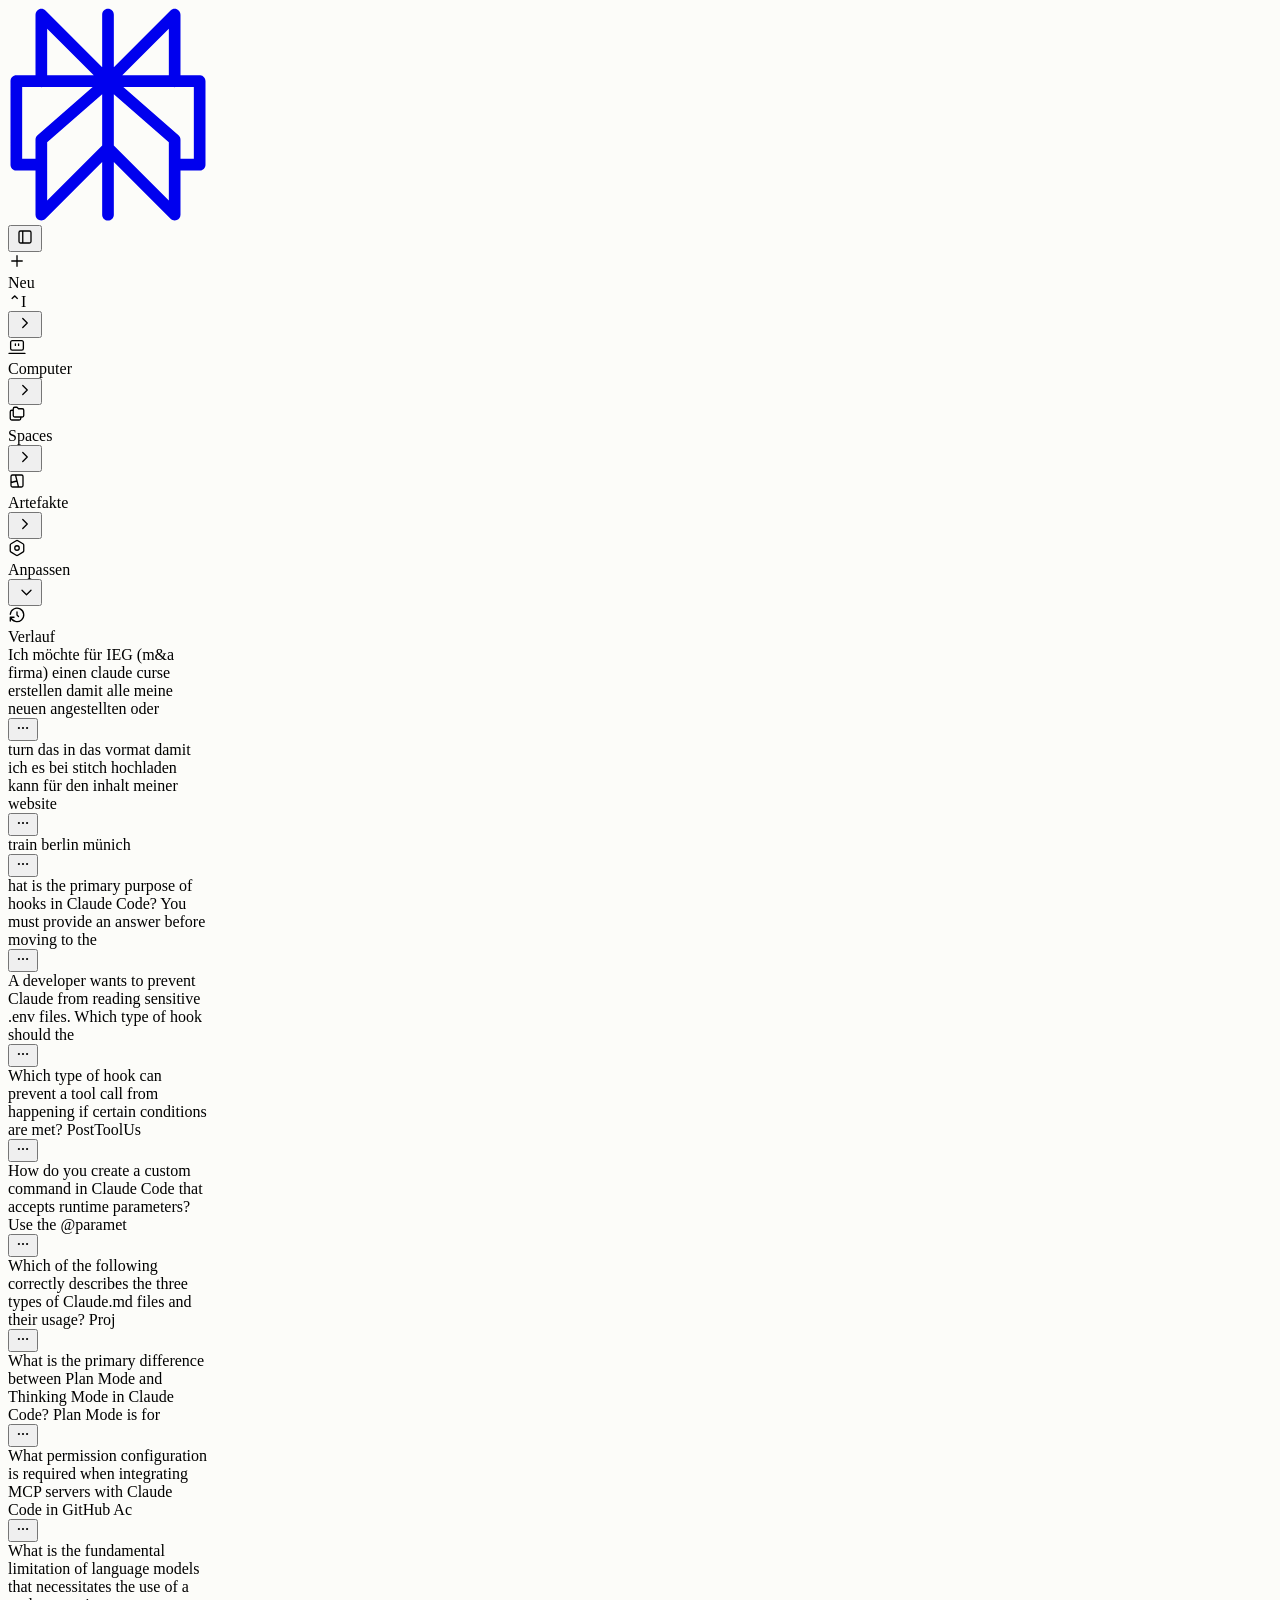
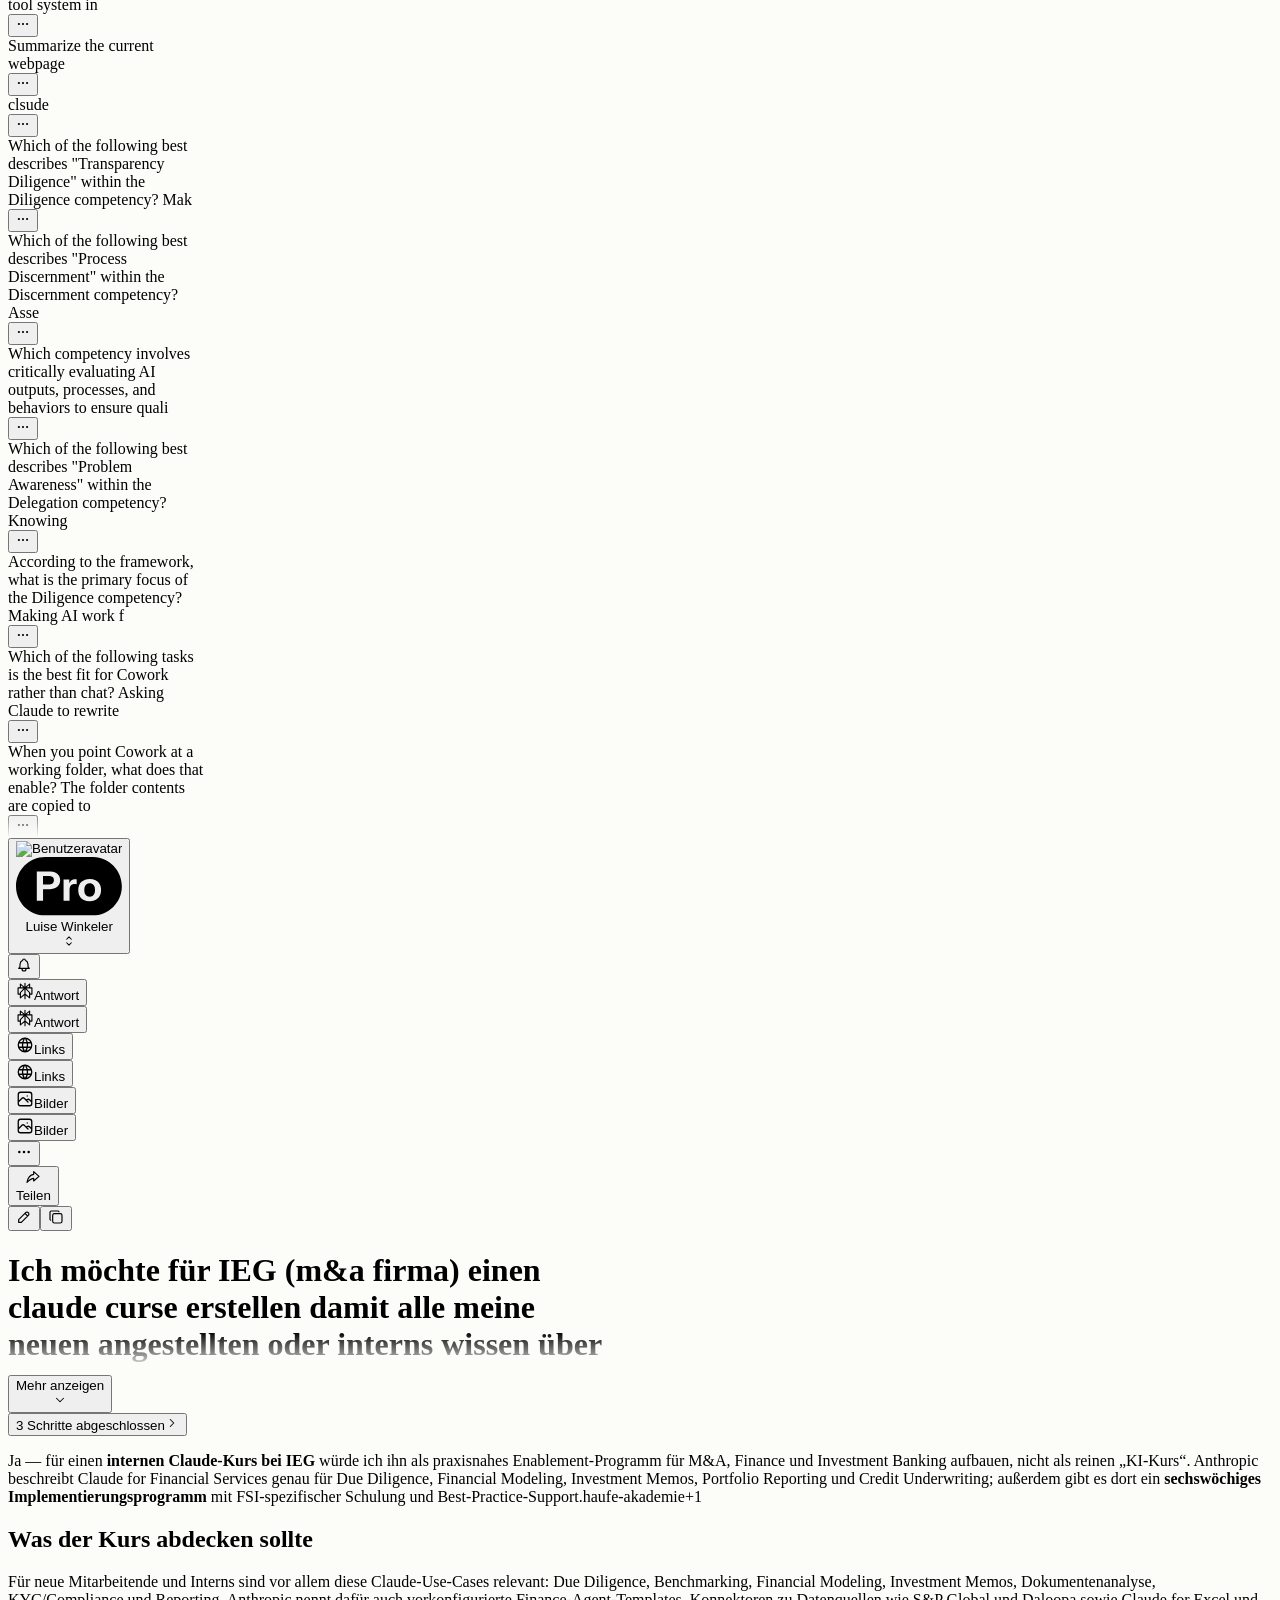
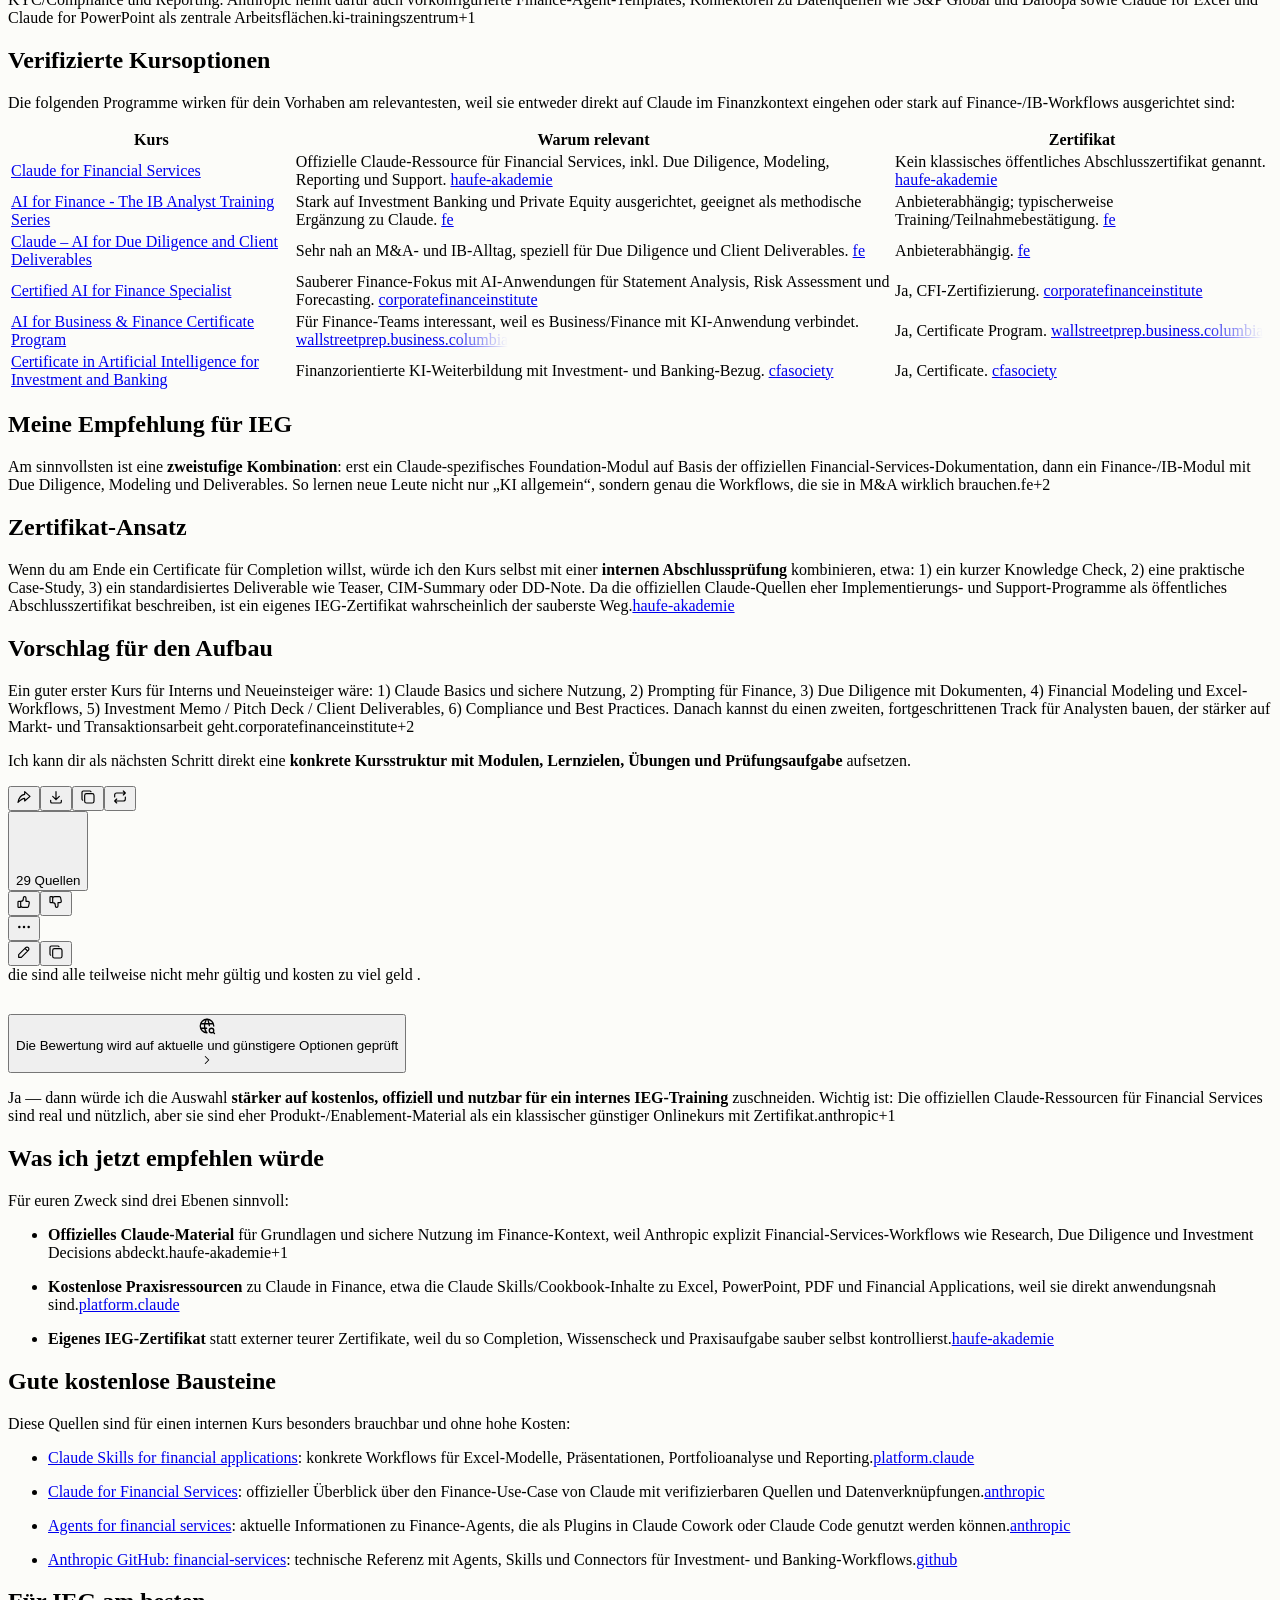
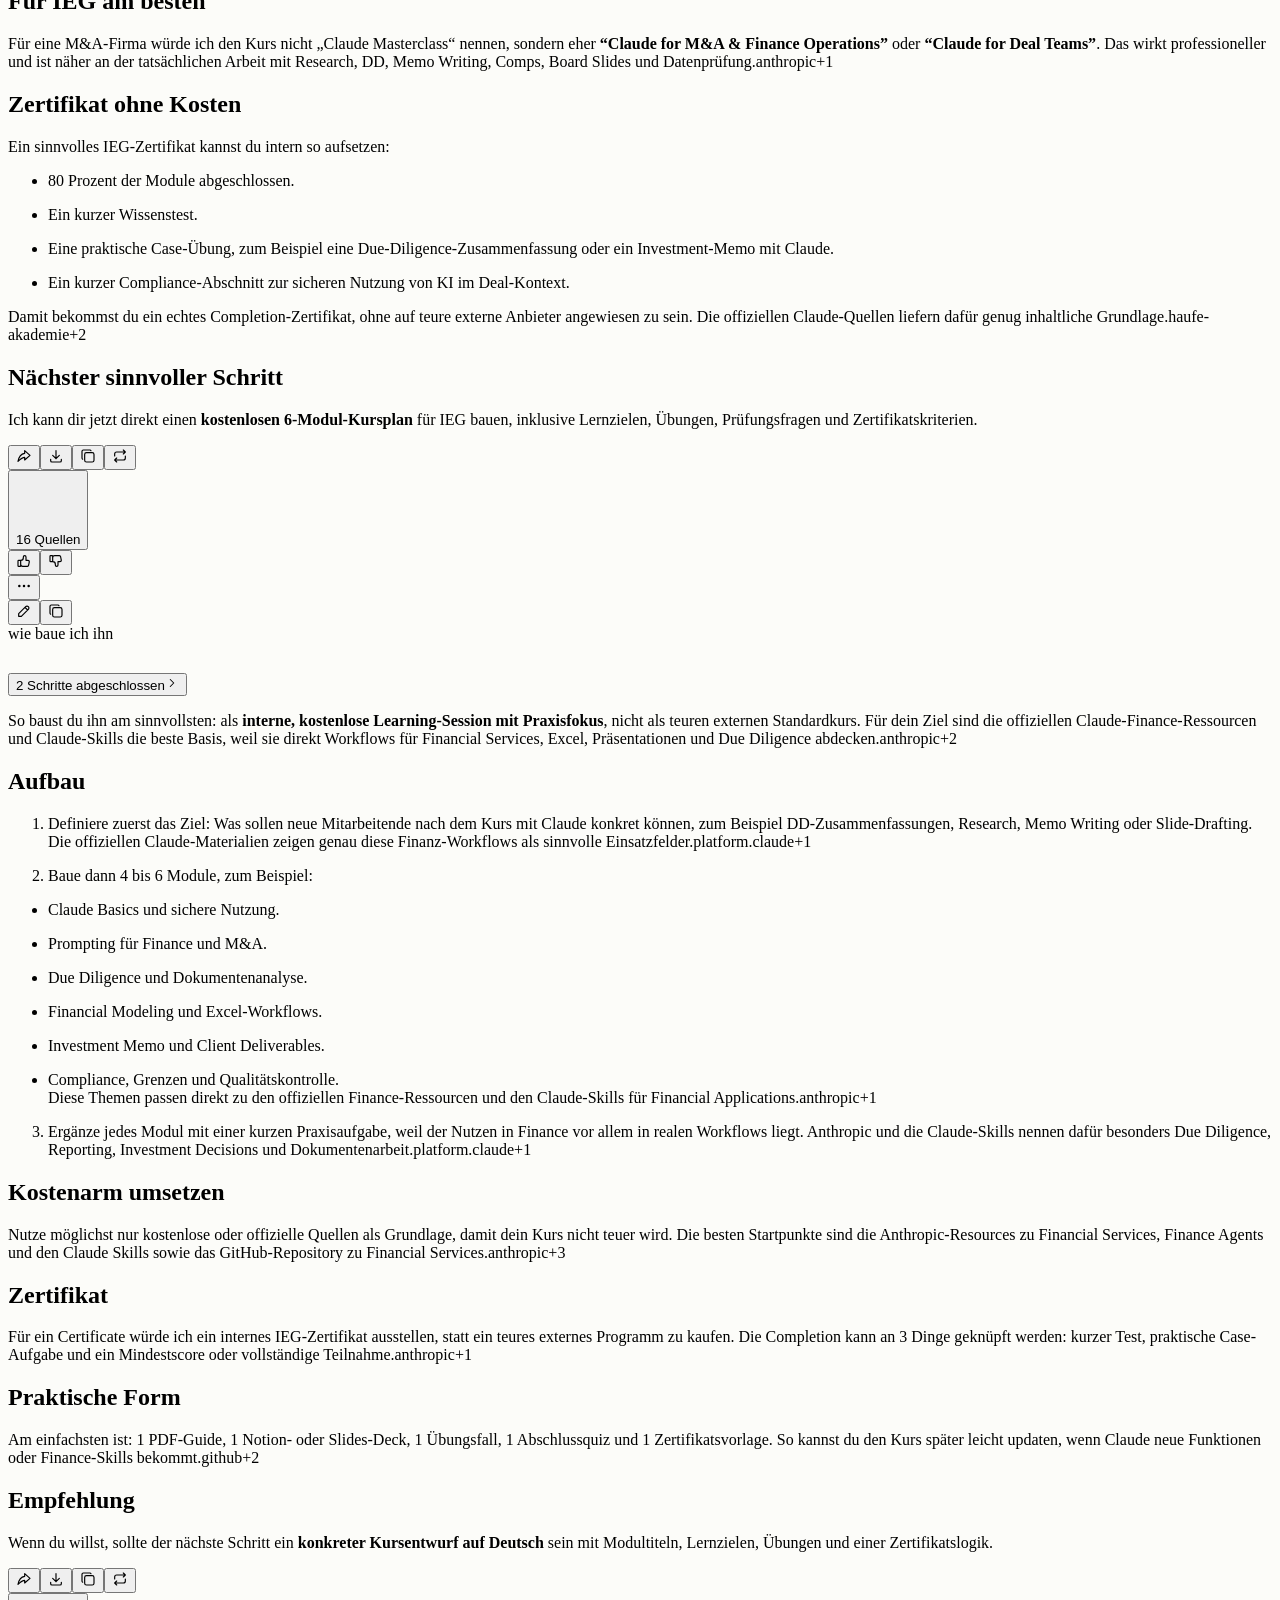
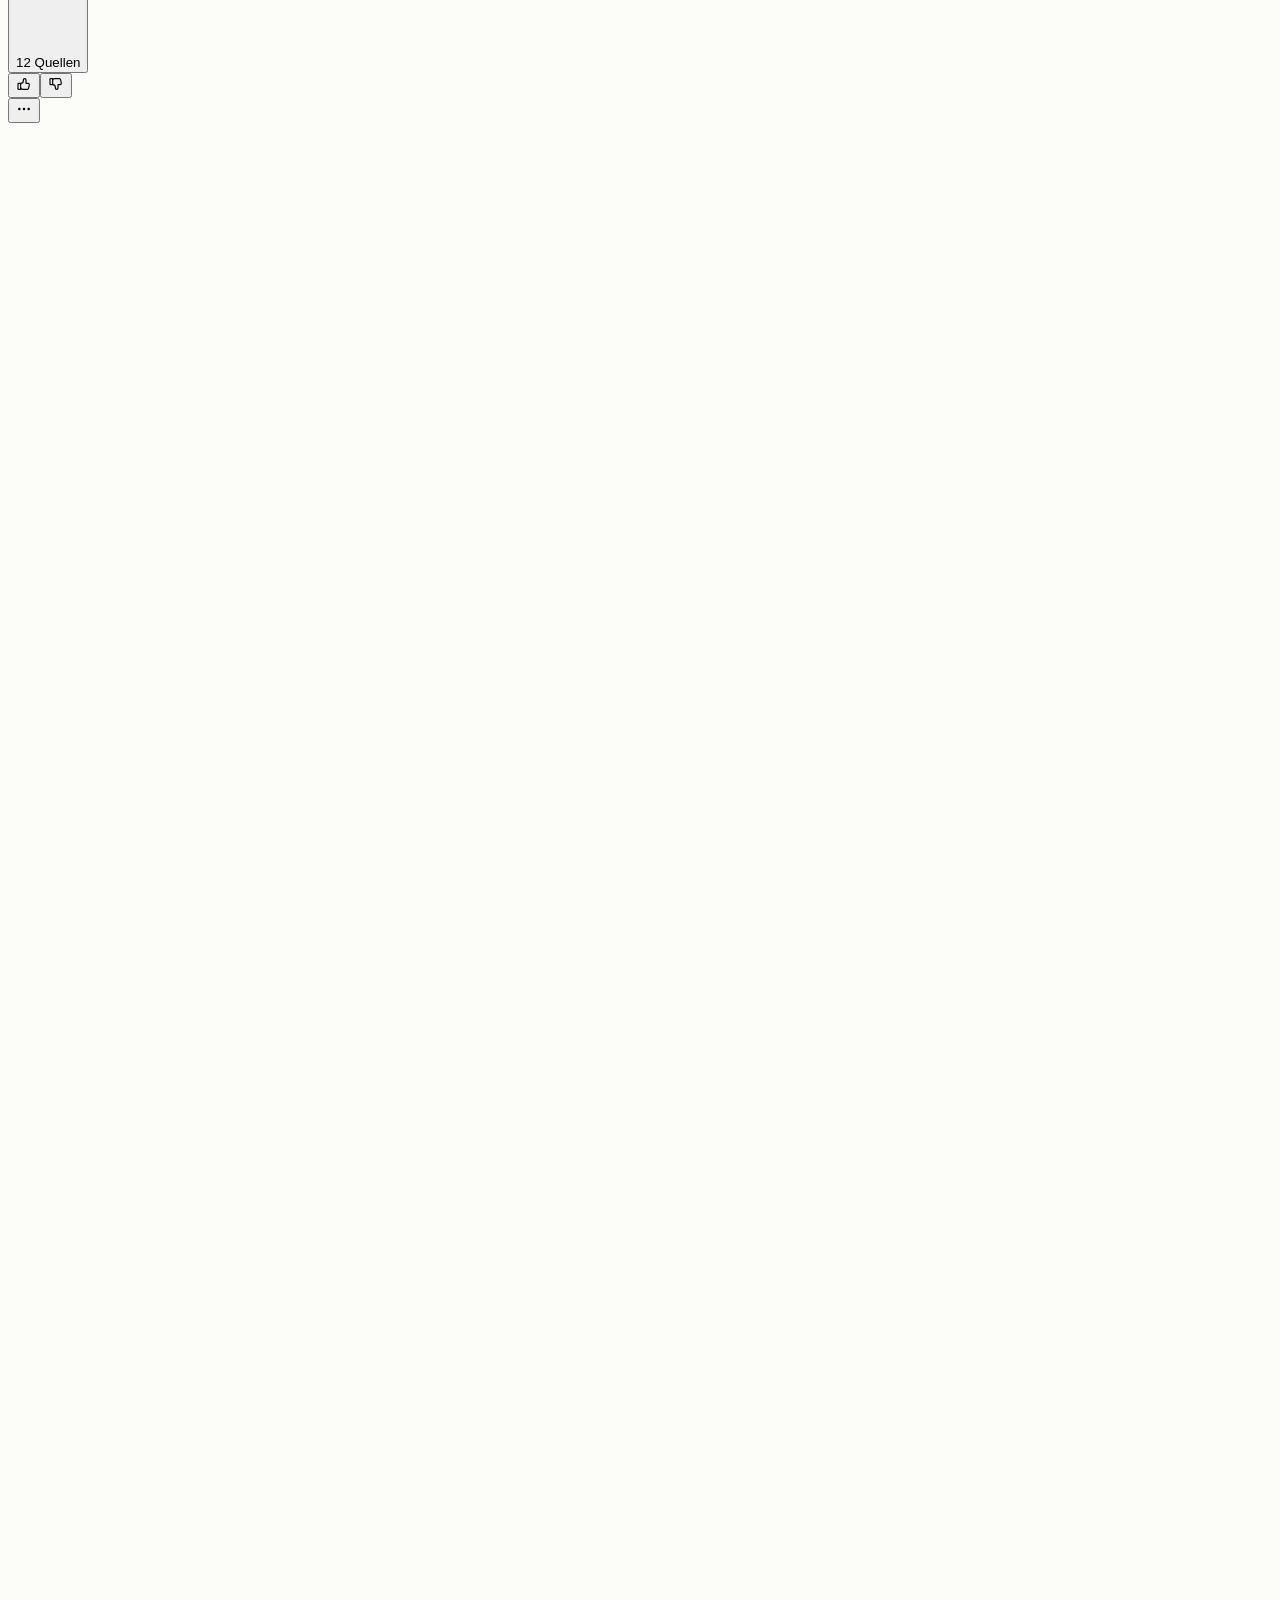
==== commit 7db1d13b: "Add files via upload" ====
--- a/scripty.py.html
+++ b/scripty.py.html
@@ -1,7 +1,57 @@
 <!DOCTYPE html>
-<!-- saved from url=(0096)https://www.perplexity.ai/search/ich-mochte-fur-ieg-m-a-firma-e-ngUkTB_kS1WHizX8bMidaw?preview=1 -->
-<html lang="de-DE" data-color-scheme="light" data-answer-font="serif" dir="ltr"><head><meta http-equiv="Content-Type" content="text/html; charset=UTF-8"><meta name="min-version" content="1778172489393"><meta name="version" content="4b72c04"><link rel="preconnect" crossorigin="" href="https://pplx-next-static-public.perplexity.ai/"><link rel="preconnect" crossorigin="" href="https://frontend-cdn.perplexity.ai/"><link rel="preconnect" crossorigin="" href="https://r2cdn.perplexity.ai/"><link rel="preload" href="https://frontend-cdn.perplexity.ai/_agi_assets/fonts/PPLX-Sans-Beta-v2-VF.woff2" as="font" type="font/woff2" crossorigin=""><link rel="preload" href="https://frontend-cdn.perplexity.ai/_agi_assets/fonts/FKGroteskNeue.woff2" as="font" type="font/woff2" crossorigin=""><meta name="theme-color" media="(prefers-color-scheme: light)" content="#FCFCF9"><meta name="theme-color" media="(prefers-color-scheme: dark)" content="#100E12"><script async="" src="./scripty.py_files/loader.min.js.Download" integrity="sha384-+J75w6KWkrUy+WMMyPHLlHp10N46axBKC3r3Uhxl+1MD2W4IwsphX2r8G52BAS7N" crossorigin="anonymous"></script><link rel="icon" type="image/svg+xml" href="https://www.perplexity.ai/favicon.svg"><meta name="slack-app-id" content="A07NV1D07QT"><style>html:not(.todesktop){background-color:#fcfcf9}@media (prefers-color-scheme:light){html:not([data-color-scheme]){background-color:#fcfcf9}}@media (prefers-color-scheme:dark){html:not([data-color-scheme]){background-color:#100e12}}html[data-color-scheme=light]:not(.todesktop){background-color:#fcfcf9!important}html[data-color-scheme=dark]:not(.todesktop){background-color:#100e12!important}</style><script>!function(){var e=new Set(["ar","bn","el","hi","ja","kk","kn","ko","ml","mr","ru","sr","ta","te","uk","zh"]);function t(t){return e.has(t.split("-")[0])}function n(){let e=document.cookie.match(RegExp("(?:^|;\\s*)pplx.chosen-locale=([^;]*)"));return e?.[1]?decodeURIComponent(e[1]):void 0}var r="pplx.visitor-id",o="pplx.visitor-fp";function c(e){for(var t=1;t<arguments.length;t++){var n=arguments[t];for(var r in n)e[r]=n[r]}return e}var i={read:function(e){return'"'===e[0]&&(e=e.slice(1,-1)),e.replace(/(%[\dA-F]{2})+/gi,decodeURIComponent)},write:function(e){return encodeURIComponent(e).replace(/%(2[346BF]|3[AC-F]|40|5[BDE]|60|7[BCD])/g,decodeURIComponent)}};var a=function e(t,n){function r(e,r,o){if(!(typeof document>"u")){"number"==typeof(o=c({},n,o)).expires&&(o.expires=new Date(Date.now()+864e5*o.expires)),o.expires&&=o.expires.toUTCString(),e=encodeURIComponent(e).replace(/%(2[346B]|5E|60|7C)/g,decodeURIComponent).replace(/[()]/g,escape);var i="";for(var a in o)o[a]&&(i+="; "+a,!0!==o[a]&&(i+="="+o[a].split(";")[0]));return document.cookie=e+"="+t.write(r,e)+i}}return Object.create({set:r,get:function(e){if(!(typeof document>"u"||arguments.length&&!e)){for(var n=document.cookie?document.cookie.split("; "):[],r={},o=0;o<n.length;o++){var c=n[o].split("="),i=c.slice(1).join("=");try{var a=decodeURIComponent(c[0]);if(r[a]=t.read(i,a),e===a)break}catch{}}return e?r[e]:r}},remove:function(e,t){r(e,"",c({},t,{expires:-1}))},withAttributes:function(t){return e(this.converter,c({},this.attributes,t))},withConverter:function(t){return e(c({},this.converter,t),this.attributes)}},{attributes:{value:Object.freeze(n)},converter:{value:Object.freeze(t)}})}(i,{path:"/"});function s(){try{if(typeof crypto<"u"&&"function"==typeof crypto.randomUUID)return crypto.randomUUID.call(crypto)}catch{}return function(){let e=new Uint8Array(16);try{if(typeof crypto<"u"&&"function"==typeof crypto.getRandomValues)crypto.getRandomValues.call(crypto,e);else for(let t=0;t<16;t++)e[t]=256*Math.random()>>>0}catch{for(let t=0;t<16;t++)e[t]=256*Math.random()>>>0}e[6]=15&e[6]|64,e[8]=63&e[8]|128;let t=Array.from(e,(e=>e.toString(16).padStart(2,"0"))).join("");return`${t.slice(0,8)}-${t.slice(8,12)}-${t.slice(12,16)}-${t.slice(16,20)}-${t.slice(20,32)}`}()}var u=365,l=10/1440;function p(){try{return[screen.colorDepth,navigator.hardwareConcurrency,navigator.language,navigator.deviceMemory??"",Intl.DateTimeFormat().resolvedOptions().timeZone].join("|")}catch{return null}}(function(){if(!document.documentElement.dataset.colorScheme){let e=a.get().colorScheme;e||=window.matchMedia?.("(prefers-color-scheme: dark)")?.matches?"dark":"light",document.documentElement.setAttribute("data-color-scheme",e)}})(),function(){if(window.location.pathname.startsWith("/computer")){let e=document.querySelector('link[rel="icon"]');e&&(e.href="/favicon-computer.svg")}}(),function(){try{let e=a.get(r),t=navigator.userAgent.includes("WindowsApp");if(t&&e){let e=p();null!=e&&a.get("pplx.visitor-fp")!==e&&(a.set(r,s(),{expires:u}),a.set(o,e,{expires:u}))}else if(!e&&(a.set(r,s(),{expires:u}),t)){let e=p();null!=e&&a.set(o,e,{expires:u})}}catch{}try{a.get("pplx.session-id")||a.set("pplx.session-id",s(),{expires:l})}catch{}}(),function(){try{let e=n();if(e&&t(e))return void(document.documentElement.dataset.answerFont="sans-serif");let r=localStorage.getItem("pplx.local-user-settings.answerFontStyle");if(!r)return void(document.documentElement.dataset.answerFont="serif");let o=JSON.parse(r);if("sans-serif"===o||"serif"===o)return void(document.documentElement.dataset.answerFont=o);document.documentElement.dataset.answerFont="serif"}catch{document.documentElement.dataset.answerFont="serif"}}()}()</script><title>Ich möchte für IEG (m&amp;a firma) einen claude curse erstellen damit alle meine...</title><meta name="viewport" content="width=device-width,initial-scale=1"><link rel="canonical" href="https://www.perplexity.ai/"><meta name="description" content="Perplexity is a free AI-powered answer engine that provides accurate, trusted, and real-time answers to any question."><meta property="og:title" content="Perplexity"><meta property="og:description" content="Perplexity is a free AI-powered answer engine that provides accurate, trusted, and real-time answers to any question."><meta property="og:url" content="https://www.perplexity.ai/"><meta property="og:site_name" content="Perplexity AI"><meta property="og:image" content="https://ppl-ai-public.s3.amazonaws.com/static/img/pplx-default-preview.png"><meta property="og:type" content="website"><meta name="twitter:card" content="summary_large_image"><meta name="twitter:site" content="@perplexity_ai"><meta name="twitter:title" content="Perplexity"><meta name="twitter:description" content="Perplexity is a free AI-powered answer engine that provides accurate, trusted, and real-time answers to any question."><meta name="twitter:image" content="https://ppl-ai-public.s3.amazonaws.com/static/img/pplx-default-preview.png"><script type="module" crossorigin="" src="./scripty.py_files/index.html-CYEcRPyb.js.Download"></script><link rel="modulepreload" crossorigin="" href="https://pplx-next-static-public.perplexity.ai/_spa/assets/rolldown-runtime-CoV_I8sK.js"><link rel="modulepreload" crossorigin="" href="https://pplx-next-static-public.perplexity.ai/_spa/assets/vite-PxFcPKCR.js"><link rel="modulepreload" crossorigin="" href="https://pplx-next-static-public.perplexity.ai/_spa/assets/vendors-J6THRWTE.js"><link rel="modulepreload" crossorigin="" href="https://pplx-next-static-public.perplexity.ai/_spa/assets/platform-core-BGqqvjvs.js"><link rel="modulepreload" crossorigin="" href="https://pplx-next-static-public.perplexity.ai/_spa/assets/pplx-icons-Bh9eXznA.js"><link rel="modulepreload" crossorigin="" href="https://pplx-next-static-public.perplexity.ai/_spa/assets/aether-core-Cy1PJkv_.js"><link rel="modulepreload" crossorigin="" href="https://pplx-next-static-public.perplexity.ai/_spa/assets/i18n-eJ1Op6GF.js"><link rel="modulepreload" crossorigin="" href="https://pplx-next-static-public.perplexity.ai/_spa/assets/react-query-7eFg8yeM.js"><link rel="modulepreload" crossorigin="" href="https://pplx-next-static-public.perplexity.ai/_spa/assets/platform-components-78m7mDcy.js"><link rel="modulepreload" crossorigin="" href="https://pplx-next-static-public.perplexity.ai/_spa/assets/lexical-DRYIxaU6.js"><link rel="modulepreload" crossorigin="" href="https://pplx-next-static-public.perplexity.ai/_spa/assets/pplx-stream-aAC-YLa_.js"><link rel="modulepreload" crossorigin="" href="https://pplx-next-static-public.perplexity.ai/_spa/assets/experimentation-k0VMwTmf.js"><link rel="modulepreload" crossorigin="" href="https://pplx-next-static-public.perplexity.ai/_spa/assets/spa-shell-DkZwTng-.js"><link rel="modulepreload" crossorigin="" href="https://pplx-next-static-public.perplexity.ai/_spa/assets/layout-sidebar-BmKAG5LF.js"><link rel="modulepreload" crossorigin="" href="https://pplx-next-static-public.perplexity.ai/_spa/assets/layout-page-qoqFmj8a.js"><link rel="modulepreload" crossorigin="" href="https://pplx-next-static-public.perplexity.ai/_spa/assets/bootstrap-BdFPGF5i.js"><link rel="modulepreload" crossorigin="" href="https://pplx-next-static-public.perplexity.ai/_spa/assets/ask-input-CiJAr8D5.js"><link rel="modulepreload" crossorigin="" href="https://pplx-next-static-public.perplexity.ai/_spa/assets/floating-components-RF1cud4r.js"><link rel="modulepreload" crossorigin="" href="https://pplx-next-static-public.perplexity.ai/_spa/assets/sidebar-bottom-C5UGtdKU.js"><link rel="modulepreload" crossorigin="" href="https://pplx-next-static-public.perplexity.ai/_spa/assets/widgets-home-CMMEkmB0.js"><link rel="modulepreload" crossorigin="" href="https://pplx-next-static-public.perplexity.ai/_spa/assets/skills-typeahead-BT17VuuR.js"><link rel="modulepreload" crossorigin="" href="https://pplx-next-static-public.perplexity.ai/_spa/assets/page-components-home-DfZrmU_t.js"><link rel="stylesheet" crossorigin="" href="./scripty.py_files/style-DLWfeT8p.css"><link rel="modulepreload" as="script" crossorigin="" href="https://pplx-next-static-public.perplexity.ai/_spa/assets/eppo-sdk-CIqvZjAs.js"><link rel="modulepreload" as="script" crossorigin="" href="https://pplx-next-static-public.perplexity.ai/_spa/assets/restricted-feature-loader-B676Aimh.js"><link rel="modulepreload" as="script" crossorigin="use-credentials" href="https://pplx-next-static-public.perplexity.ai/_spa/assets/_restricted/restricted-feature-loader-B_lhvel_.js"><link rel="modulepreload" as="script" crossorigin="" href="https://pplx-next-static-public.perplexity.ai/_spa/assets/usePendingWorkflowDraftRestorer-DN_vZC1b.js"><link rel="modulepreload" as="script" crossorigin="" href="https://pplx-next-static-public.perplexity.ai/_spa/assets/pendingWorkflowDraftStore-D-p7oV-I.js"><link rel="modulepreload" as="script" crossorigin="" href="https://pplx-next-static-public.perplexity.ai/_spa/assets/usePublicWorkflowsQuery-QVoTa_VK.js"><link rel="modulepreload" as="script" crossorigin="" href="https://pplx-next-static-public.perplexity.ai/_spa/assets/client-DU8D5psJ.js"><link rel="modulepreload" as="script" crossorigin="" href="https://pplx-next-static-public.perplexity.ai/_spa/assets/SettingsModalOpener-Bzql_hP9.js"><link rel="modulepreload" as="script" crossorigin="" href="https://pplx-next-static-public.perplexity.ai/_spa/assets/useSettingsHash-BWRKoGeZ.js"><link rel="modulepreload" as="script" crossorigin="" href="https://pplx-next-static-public.perplexity.ai/_spa/assets/AppBanner-DzdoRsZj.js"><link rel="modulepreload" as="script" crossorigin="" href="https://pplx-next-static-public.perplexity.ai/_spa/assets/usePartnerDiscountCode-BzXumCBf.js"><link rel="modulepreload" as="script" crossorigin="" href="https://pplx-next-static-public.perplexity.ai/_spa/assets/useBannerUpsell-DR5JEqbk.js"><link rel="modulepreload" as="script" crossorigin="" href="https://pplx-next-static-public.perplexity.ai/_spa/assets/usePendingInvitation-DHfDdOqi.js"><link rel="modulepreload" as="script" crossorigin="" href="https://pplx-next-static-public.perplexity.ai/_spa/assets/OneTimeJoinVerifiedOrg-BOZIDI8g.js"><link rel="modulepreload" as="script" crossorigin="" href="https://pplx-next-static-public.perplexity.ai/_spa/assets/Modal-T8Y4e_sY.js"><link rel="modulepreload" as="script" crossorigin="" href="https://pplx-next-static-public.perplexity.ai/_spa/assets/useGetOrgSuggestions-BZy_gerq.js"><link rel="modulepreload" as="script" crossorigin="" href="https://pplx-next-static-public.perplexity.ai/_spa/assets/onboardingKeys-B7BET6Eb.js"><link rel="modulepreload" as="script" crossorigin="" href="https://pplx-next-static-public.perplexity.ai/_spa/assets/HomepageProBadgeUpsell-BVScunzP.js"><link rel="modulepreload" as="script" crossorigin="" href="https://pplx-next-static-public.perplexity.ai/_spa/assets/HomeTopRightControls-DWYA0_Pr.js"><link rel="modulepreload" as="script" crossorigin="" href="https://pplx-next-static-public.perplexity.ai/_spa/assets/IncognitoToggleButton-DC_2m5NJ.js"><link rel="modulepreload" as="script" crossorigin="" href="https://pplx-next-static-public.perplexity.ai/_spa/assets/PremiumSourceLimitWarning-WN7XPwRO.js"><link rel="modulepreload" as="script" crossorigin="" href="https://pplx-next-static-public.perplexity.ai/_spa/assets/SearchModelMenu-D90Fzz-v.js"><link rel="modulepreload" as="script" crossorigin="" href="https://pplx-next-static-public.perplexity.ai/_spa/assets/SearchModelMenuItems-CbNCwW84.js"><link rel="modulepreload" as="script" crossorigin="" href="https://pplx-next-static-public.perplexity.ai/_spa/assets/livemarkOverrides-CN0b456Q.js"><link rel="modulepreload" as="script" crossorigin="" href="https://pplx-next-static-public.perplexity.ai/_spa/assets/MarkdownRenderer-DiE9RH2v.js"><link rel="modulepreload" as="script" crossorigin="" href="https://pplx-next-static-public.perplexity.ai/_spa/assets/react-code-blocks.esm-Rrk6kedE.js"><link rel="modulepreload" as="script" crossorigin="" href="https://pplx-next-static-public.perplexity.ai/_spa/assets/lib-DJfhQgHX.js"><link rel="modulepreload" as="script" crossorigin="" href="https://pplx-next-static-public.perplexity.ai/_spa/assets/space-separated-tokens-DKtGcG_Q.js"><link rel="modulepreload" as="script" crossorigin="" href="https://pplx-next-static-public.perplexity.ai/_spa/assets/lib-BdUj0ncr.js"><link rel="modulepreload" as="script" crossorigin="" href="https://pplx-next-static-public.perplexity.ai/_spa/assets/Link-TV-LieAe.js"><link rel="modulepreload" as="script" crossorigin="" href="https://pplx-next-static-public.perplexity.ai/_spa/assets/CitationDomainBubble-DvPvhVzk.js"><link rel="modulepreload" as="script" crossorigin="" href="https://pplx-next-static-public.perplexity.ai/_spa/assets/CitationFavicon-ByxCactj.js"><link rel="modulepreload" as="script" crossorigin="" href="https://pplx-next-static-public.perplexity.ai/_spa/assets/CitationPile-_Xpixco_.js"><link rel="modulepreload" as="script" crossorigin="" href="https://pplx-next-static-public.perplexity.ai/_spa/assets/isWebResultMemorySearchHistory-B9uQ7FgB.js"><link rel="modulepreload" as="script" crossorigin="" href="https://pplx-next-static-public.perplexity.ai/_spa/assets/UTCDate-C-crJWjT.js"><link rel="modulepreload" as="script" crossorigin="" href="https://pplx-next-static-public.perplexity.ai/_spa/assets/InlineCitationCaption-CAE1ldZH.js"><link rel="modulepreload" as="script" crossorigin="" href="https://pplx-next-static-public.perplexity.ai/_spa/assets/copyUtils-VM6tx5KY.js"><link rel="modulepreload" as="script" crossorigin="" href="https://pplx-next-static-public.perplexity.ai/_spa/assets/EntityChipWithData-e9htR6kT.js"><link rel="modulepreload" as="script" crossorigin="" href="https://pplx-next-static-public.perplexity.ai/_spa/assets/FinanceMover-BfEPeLa6.js"><link rel="modulepreload" as="script" crossorigin="" href="https://pplx-next-static-public.perplexity.ai/_spa/assets/framer-motion-pWKb6ByP.js"><link rel="modulepreload" as="script" crossorigin="" href="https://pplx-next-static-public.perplexity.ai/_spa/assets/CanonicalLink-DsCWc3Vt.js"><link rel="modulepreload" as="script" crossorigin="" href="https://pplx-next-static-public.perplexity.ai/_spa/assets/finance-DqE676sZ.js"><link rel="modulepreload" as="script" crossorigin="" href="https://pplx-next-static-public.perplexity.ai/_spa/assets/FinancePriceChange-DAf20M_c.js"><link rel="modulepreload" as="script" crossorigin="" href="https://pplx-next-static-public.perplexity.ai/_spa/assets/dist-DxwucOG-.js"><link rel="modulepreload" as="script" crossorigin="" href="https://pplx-next-static-public.perplexity.ai/_spa/assets/CanonicalCard-Dhb1Qcil.js"><link rel="modulepreload" as="script" crossorigin="" href="https://pplx-next-static-public.perplexity.ai/_spa/assets/getQuote-5W2A7TtD.js"><link rel="modulepreload" as="script" crossorigin="" href="https://pplx-next-static-public.perplexity.ai/_spa/assets/constants-3EuNvy_T.js"><link rel="modulepreload" as="script" crossorigin="" href="https://pplx-next-static-public.perplexity.ai/_spa/assets/client-DCn9E89U.js"><link rel="modulepreload" as="script" crossorigin="" href="https://pplx-next-static-public.perplexity.ai/_spa/assets/MarkdownPPLXActionButton-D5Ih2AnO.js"><link rel="modulepreload" as="script" crossorigin="" href="https://pplx-next-static-public.perplexity.ai/_spa/assets/ThreadEntryContext-Ch-qhvT1.js"><link rel="modulepreload" as="script" crossorigin="" href="https://pplx-next-static-public.perplexity.ai/_spa/assets/useEntryEvents-DlLTewBx.js"><link rel="modulepreload" as="script" crossorigin="" href="https://pplx-next-static-public.perplexity.ai/_spa/assets/ClaimMaskingContext-CdeOeIsQ.js"><link rel="modulepreload" as="script" crossorigin="" href="https://pplx-next-static-public.perplexity.ai/_spa/assets/ClaimDerivation-I6ZQ8IJi.js"><link rel="modulepreload" as="script" crossorigin="" href="https://pplx-next-static-public.perplexity.ai/_spa/assets/MarkdownSessionLink-h_7ij-mR.js"><link rel="modulepreload" as="script" crossorigin="" href="https://pplx-next-static-public.perplexity.ai/_spa/assets/queries-DQZf5KA5.js"><link rel="modulepreload" as="script" crossorigin="" href="https://pplx-next-static-public.perplexity.ai/_spa/assets/client-flzf58a1.js"><link rel="modulepreload" as="script" crossorigin="" href="https://pplx-next-static-public.perplexity.ai/_spa/assets/SaveTableAsFile-CR9g8UYx.js"><link rel="modulepreload" as="script" crossorigin="" href="https://pplx-next-static-public.perplexity.ai/_spa/assets/MarkdownResponse-lLrZ2tvL.js"><link rel="modulepreload" as="script" crossorigin="" href="https://pplx-next-static-public.perplexity.ai/_spa/assets/MarkdownStreamer-DHERDw1I.js"><link rel="modulepreload" as="script" crossorigin="" href="https://pplx-next-static-public.perplexity.ai/_spa/assets/LivemarkFlushContext-BQtEZX3W.js"><link rel="modulepreload" as="script" crossorigin="" href="https://pplx-next-static-public.perplexity.ai/_spa/assets/ComputerOnboardingCards-BDCz85nA.js"><link rel="modulepreload" as="script" crossorigin="" href="https://pplx-next-static-public.perplexity.ai/_spa/assets/Notifications-DRZijW0o.js"><link rel="modulepreload" as="script" crossorigin="" href="https://pplx-next-static-public.perplexity.ai/_spa/assets/utils-BuKmJfNq.js"><link rel="modulepreload" as="script" crossorigin="" href="https://pplx-next-static-public.perplexity.ai/_spa/assets/types-MlWuOoet.js"><link rel="modulepreload" as="script" crossorigin="" href="https://pplx-next-static-public.perplexity.ai/_spa/assets/settings-DU-ZL8If.js"><link rel="modulepreload" as="script" crossorigin="" href="https://pplx-next-static-public.perplexity.ai/_spa/assets/getUserTask-CgFA6T_6.js"><link rel="modulepreload" as="script" crossorigin="" href="https://pplx-next-static-public.perplexity.ai/_spa/assets/updateUserTask-Drinj-CR.js"><link rel="modulepreload" as="script" crossorigin="" href="https://pplx-next-static-public.perplexity.ai/_spa/assets/ComputerRecurringTasksMenu-Cob6U1F7.js"><link rel="modulepreload" as="script" crossorigin="" href="https://pplx-next-static-public.perplexity.ai/_spa/assets/search-component-CI0bLB19.js"><link rel="modulepreload" as="script" crossorigin="" href="https://pplx-next-static-public.perplexity.ai/_spa/assets/ThreadShareButtons-BHKtPaKi.js"><link rel="modulepreload" as="script" crossorigin="" href="https://pplx-next-static-public.perplexity.ai/_spa/assets/useRemoveThreadFromCollection-Biv9aaLK.js"><link rel="modulepreload" as="script" crossorigin="" href="https://pplx-next-static-public.perplexity.ai/_spa/assets/useIsThreadAuthor-6HTyY_tz.js"><link rel="modulepreload" as="script" crossorigin="" href="https://pplx-next-static-public.perplexity.ai/_spa/assets/useSpaceSelectModal-r5Vjq_Ag.js"><link rel="modulepreload" as="script" crossorigin="" href="https://pplx-next-static-public.perplexity.ai/_spa/assets/useEntUsageBasedBillingOrgPoolVariation-DXfT3Bdh.js"><link rel="modulepreload" as="script" crossorigin="" href="https://pplx-next-static-public.perplexity.ai/_spa/assets/useCreditsManualTopupsVariation-B74dhpcz.js"><link rel="modulepreload" as="script" crossorigin="" href="https://pplx-next-static-public.perplexity.ai/_spa/assets/useAutoRefillToggle-Dvop2cBJ.js"><link rel="modulepreload" as="script" crossorigin="" href="https://pplx-next-static-public.perplexity.ai/_spa/assets/useUpdateAutoTopupMutation-BxD3K5Mn.js"><link rel="modulepreload" as="script" crossorigin="" href="https://pplx-next-static-public.perplexity.ai/_spa/assets/useUsageBasedBillingDataV3-TE8xgGj_.js"><link rel="modulepreload" as="script" crossorigin="" href="https://pplx-next-static-public.perplexity.ai/_spa/assets/useGetCreditsSettings-Dcu1HM6Y.js"><link rel="modulepreload" as="script" crossorigin="" href="https://pplx-next-static-public.perplexity.ai/_spa/assets/components-BaRj1W_O.js"><link rel="modulepreload" as="script" crossorigin="" href="https://pplx-next-static-public.perplexity.ai/_spa/assets/useGetThreadUsage-CUYKukvP.js"><link rel="modulepreload" as="script" crossorigin="" href="https://pplx-next-static-public.perplexity.ai/_spa/assets/convertToCreditsDisplay-DVvFM8Du.js"><link rel="modulepreload" as="script" crossorigin="" href="https://pplx-next-static-public.perplexity.ai/_spa/assets/useThreadAssets-CWJUPlqN.js"><link rel="modulepreload" as="script" crossorigin="" href="https://pplx-next-static-public.perplexity.ai/_spa/assets/answerModeExtractors-CplVakfr.js"><link rel="modulepreload" as="script" crossorigin="" href="https://pplx-next-static-public.perplexity.ai/_spa/assets/versionChainBuilder-1bU0cjex.js"><link rel="modulepreload" as="script" crossorigin="" href="https://pplx-next-static-public.perplexity.ai/_spa/assets/ThreadAnswerModesProvider-BdCop9WZ.js"><link rel="modulepreload" as="script" crossorigin="" href="https://pplx-next-static-public.perplexity.ai/_spa/assets/SearchPageProvider-Dnwz33Gy.js"><link rel="modulepreload" as="script" crossorigin="" href="https://pplx-next-static-public.perplexity.ai/_spa/assets/ThreadScrollProvider-DCklryZy.js"><link rel="modulepreload" as="script" crossorigin="" href="https://pplx-next-static-public.perplexity.ai/_spa/assets/scrollTo-EXe6h5jb.js"><link rel="modulepreload" as="script" crossorigin="" href="https://pplx-next-static-public.perplexity.ai/_spa/assets/client-AWMBM6n8.js"><link rel="modulepreload" as="script" crossorigin="" href="https://pplx-next-static-public.perplexity.ai/_spa/assets/useOpenMemorySearchHistoryModal-DJdvjmld.js"><link rel="modulepreload" as="script" crossorigin="" href="https://pplx-next-static-public.perplexity.ai/_spa/assets/useIsReadOnly-f8NYScvt.js"><link rel="modulepreload" as="script" crossorigin="" href="https://pplx-next-static-public.perplexity.ai/_spa/assets/useScrollBarSize-DhQEZDNu.js"><link rel="modulepreload" as="script" crossorigin="" href="https://pplx-next-static-public.perplexity.ai/_spa/assets/LinkCard-lGo-NfA9.js"><link rel="modulepreload" as="script" crossorigin="" href="https://pplx-next-static-public.perplexity.ai/_spa/assets/EntityGroupProvider-Bbrf9kcS.js"><link rel="modulepreload" as="script" crossorigin="" href="https://pplx-next-static-public.perplexity.ai/_spa/assets/FinanceStockHistoryCurrentPrice-Yq2eP_0L.js"><link rel="modulepreload" as="script" crossorigin="" href="https://pplx-next-static-public.perplexity.ai/_spa/assets/ToggleGroup-U7cCiRwY.js"><link rel="modulepreload" as="script" crossorigin="" href="https://pplx-next-static-public.perplexity.ai/_spa/assets/consts-7iXA-NqO.js"><link rel="modulepreload" as="script" crossorigin="" href="https://pplx-next-static-public.perplexity.ai/_spa/assets/GridRows-l4RkqzRn.js"><link rel="modulepreload" as="script" crossorigin="" href="https://pplx-next-static-public.perplexity.ai/_spa/assets/esm-c0DT8TUn.js"><link rel="modulepreload" as="script" crossorigin="" href="https://pplx-next-static-public.perplexity.ai/_spa/assets/src-wIN_9XKj.js"><link rel="modulepreload" as="script" crossorigin="" href="https://pplx-next-static-public.perplexity.ai/_spa/assets/prop-types-BURJVMhg.js"><link rel="modulepreload" as="script" crossorigin="" href="https://pplx-next-static-public.perplexity.ai/_spa/assets/TooltipWithBounds-unjWsizD.js"><link rel="modulepreload" as="script" crossorigin="" href="https://pplx-next-static-public.perplexity.ai/_spa/assets/useTweenedPath-BXpyNAje.js"><link rel="modulepreload" as="script" crossorigin="" href="https://pplx-next-static-public.perplexity.ai/_spa/assets/FinanceStockHistoryPeriodUtils-338HNfVX.js"><link rel="modulepreload" as="script" crossorigin="" href="https://pplx-next-static-public.perplexity.ai/_spa/assets/ease-vdGCCnoI.js"><link rel="modulepreload" as="script" crossorigin="" href="https://pplx-next-static-public.perplexity.ai/_spa/assets/cubic-bezier-ClUpbfEf.js"><link rel="modulepreload" as="script" crossorigin="" href="https://pplx-next-static-public.perplexity.ai/_spa/assets/country-B5pwyMlO.js"><link rel="modulepreload" as="script" crossorigin="" href="https://pplx-next-static-public.perplexity.ai/_spa/assets/getFinanceSuggestions-BvL24MaD.js"><link rel="modulepreload" as="script" crossorigin="" href="https://pplx-next-static-public.perplexity.ai/_spa/assets/useRemoveWatchlistSubscription-Dtw148Kg.js"><link rel="modulepreload" as="script" crossorigin="" href="https://pplx-next-static-public.perplexity.ai/_spa/assets/useWatchlistQuery-BXNDOXeG.js"><link rel="modulepreload" as="script" crossorigin="" href="https://pplx-next-static-public.perplexity.ai/_spa/assets/LogoIcon-Culwa5cS.js"><link rel="modulepreload" as="script" crossorigin="" href="https://pplx-next-static-public.perplexity.ai/_spa/assets/AnimateHeight-Br2bnd8h.js"><link rel="modulepreload" as="script" crossorigin="" href="https://pplx-next-static-public.perplexity.ai/_spa/assets/motion-9v5SVD0s.js"><link rel="modulepreload" as="script" crossorigin="" href="https://pplx-next-static-public.perplexity.ai/_spa/assets/Cue-lbcfJgFc.js"><link rel="modulepreload" as="script" crossorigin="" href="https://pplx-next-static-public.perplexity.ai/_spa/assets/PredictionMarketChart-BzykCa_6.js"><link rel="modulepreload" as="script" crossorigin="" href="https://pplx-next-static-public.perplexity.ai/_spa/assets/FinanceStockHistory-V3X-2gkL.js"><link rel="modulepreload" as="script" crossorigin="" href="https://pplx-next-static-public.perplexity.ai/_spa/assets/Calendar-itbyvTfh.js"><link rel="modulepreload" as="script" crossorigin="" href="https://pplx-next-static-public.perplexity.ai/_spa/assets/ArticleSmallCitationPile-D12LCfO3.js"><link rel="modulepreload" as="script" crossorigin="" href="https://pplx-next-static-public.perplexity.ai/_spa/assets/DropDownModal-CTuCevd6.js"><link rel="modulepreload" as="script" crossorigin="" href="https://pplx-next-static-public.perplexity.ai/_spa/assets/EntityItemCard-CSV6gdot.js"><link rel="modulepreload" as="script" crossorigin="" href="https://pplx-next-static-public.perplexity.ai/_spa/assets/Panel-DG5HM6_j.js"><link rel="modulepreload" as="script" crossorigin="" href="https://pplx-next-static-public.perplexity.ai/_spa/assets/EntityItemGuidance-wX85BNEf.js"><link rel="modulepreload" as="script" crossorigin="" href="https://pplx-next-static-public.perplexity.ai/_spa/assets/getPredictionMarkets-DHgbC9jQ.js"><link rel="modulepreload" as="script" crossorigin="" href="https://pplx-next-static-public.perplexity.ai/_spa/assets/useIsHealthEnabled-CHSOc58h.js"><link rel="modulepreload" as="script" crossorigin="" href="https://pplx-next-static-public.perplexity.ai/_spa/assets/useHealthAnalytics-ec8DbUPM.js"><link rel="modulepreload" as="script" crossorigin="" href="https://pplx-next-static-public.perplexity.ai/_spa/assets/useParsedHealthAttributes-DINK3IxY.js"><link rel="modulepreload" as="script" crossorigin="" href="https://pplx-next-static-public.perplexity.ai/_spa/assets/healthMutations-Dm5UFHph.js"><link rel="modulepreload" as="script" crossorigin="" href="https://pplx-next-static-public.perplexity.ai/_spa/assets/client-BRGMeFK8.js"><link rel="modulepreload" as="script" crossorigin="" href="https://pplx-next-static-public.perplexity.ai/_spa/assets/useHealthAttributes-pT9CyTxQ.js"><link rel="modulepreload" as="script" crossorigin="" href="https://pplx-next-static-public.perplexity.ai/_spa/assets/healthKeys-BPyF3m4D.js"><link rel="modulepreload" as="script" crossorigin="" href="https://pplx-next-static-public.perplexity.ai/_spa/assets/client-fJ05JAcS.js"><link rel="modulepreload" as="script" crossorigin="" href="https://pplx-next-static-public.perplexity.ai/_spa/assets/useHealthLoginModal-CLpXSY0I.js"><link rel="modulepreload" as="script" crossorigin="" href="https://pplx-next-static-public.perplexity.ai/_spa/assets/shared-CaGeesPb.js"><link rel="modulepreload" as="script" crossorigin="" href="https://pplx-next-static-public.perplexity.ai/_spa/assets/useGetPreferMetric-DsbY8L7y.js"><link rel="modulepreload" as="script" crossorigin="" href="https://pplx-next-static-public.perplexity.ai/_spa/assets/LiveIndicator-pNel1Ud4.js"><link rel="modulepreload" as="script" crossorigin="" href="https://pplx-next-static-public.perplexity.ai/_spa/assets/Shared-5rcE3gwz.js"><link rel="modulepreload" as="script" crossorigin="" href="https://pplx-next-static-public.perplexity.ai/_spa/assets/useGenerateShoppingReviewSummary-DQz0hm9C.js"><link rel="modulepreload" as="script" crossorigin="" href="https://pplx-next-static-public.perplexity.ai/_spa/assets/StaticPanel-DjtioYkK.js"><link rel="modulepreload" as="script" crossorigin="" href="https://pplx-next-static-public.perplexity.ai/_spa/assets/useAssetCapabilities-BjmBy0Fr.js"><link rel="modulepreload" as="script" crossorigin="" href="https://pplx-next-static-public.perplexity.ai/_spa/assets/assetTypeGuards-d2ImJLlX.js"><link rel="modulepreload" as="script" crossorigin="" href="https://pplx-next-static-public.perplexity.ai/_spa/assets/utils-DNEq6PsW.js"><link rel="modulepreload" as="script" crossorigin="" href="https://pplx-next-static-public.perplexity.ai/_spa/assets/client-Cga5q0DW.js"><link rel="modulepreload" as="script" crossorigin="" href="https://pplx-next-static-public.perplexity.ai/_spa/assets/usePageVisibility-BKw_Qi91.js"><link rel="modulepreload" as="script" crossorigin="" href="https://pplx-next-static-public.perplexity.ai/_spa/assets/ThreadShareButtonV2-ByFPqUQI.js"><link rel="modulepreload" as="script" crossorigin="" href="https://pplx-next-static-public.perplexity.ai/_spa/assets/useUpdateThreadAccess-BXbwoaJf.js"><link rel="modulepreload" as="script" crossorigin="" href="https://pplx-next-static-public.perplexity.ai/_spa/assets/useSetThreadAccess-A2HvGqBG.js"><link rel="modulepreload" as="script" crossorigin="" href="https://pplx-next-static-public.perplexity.ai/_spa/assets/AccessLevelHelpers-BSxs5tYD.js"><link rel="modulepreload" as="script" crossorigin="" href="https://pplx-next-static-public.perplexity.ai/_spa/assets/DirectSharingMemberList-3ZkRlw2n.js"><link rel="modulepreload" as="script" crossorigin="" href="https://pplx-next-static-public.perplexity.ai/_spa/assets/useOrganizationSharingSuggestions-BIzDC-c_.js"><link rel="modulepreload" as="script" crossorigin="" href="https://pplx-next-static-public.perplexity.ai/_spa/assets/useOrganizationMembers-DBILm48d.js"><link rel="modulepreload" as="script" crossorigin="" href="https://pplx-next-static-public.perplexity.ai/_spa/assets/types-CUP5XHxF.js"><link rel="modulepreload" as="script" crossorigin="" href="https://pplx-next-static-public.perplexity.ai/_spa/assets/isMember-CuSVeZBt.js"><link rel="modulepreload" as="script" crossorigin="" href="https://pplx-next-static-public.perplexity.ai/_spa/assets/ShareDropdown-C0HcIlCB.js"><link rel="modulepreload" as="script" crossorigin="" href="https://pplx-next-static-public.perplexity.ai/_spa/assets/SocialShareLinks-BGomtQBO.js"><link rel="modulepreload" as="script" crossorigin="" href="https://pplx-next-static-public.perplexity.ai/_spa/assets/DirectSharingInput-C-1OOpvQ.js"><link rel="modulepreload" as="script" crossorigin="" href="https://pplx-next-static-public.perplexity.ai/_spa/assets/emailUtils-TBEn29tH.js"><link rel="modulepreload" as="script" crossorigin="" href="https://pplx-next-static-public.perplexity.ai/_spa/assets/RadioCard-3pR54GZE.js"><link rel="modulepreload" as="script" crossorigin="" href="https://pplx-next-static-public.perplexity.ai/_spa/assets/ResizableInput-BFbAP-FL.js"><link rel="modulepreload" as="script" crossorigin="" href="https://pplx-next-static-public.perplexity.ai/_spa/assets/react-textarea-autosize.browser.esm-hassG1OW.js"><link rel="modulepreload" as="script" crossorigin="" href="https://pplx-next-static-public.perplexity.ai/_spa/assets/extends-CU5A1IKo.js"><link rel="modulepreload" as="script" crossorigin="" href="https://pplx-next-static-public.perplexity.ai/_spa/assets/ShoppingModeLoader-gLTXiAQk.js"><link rel="modulepreload" as="script" crossorigin="" href="https://pplx-next-static-public.perplexity.ai/_spa/assets/ResultsLabel-GPni7rOn.js"><link rel="modulepreload" as="script" crossorigin="" href="https://pplx-next-static-public.perplexity.ai/_spa/assets/EntityItemRating-BjjZog_c.js"><link rel="modulepreload" as="script" crossorigin="" href="https://pplx-next-static-public.perplexity.ai/_spa/assets/DollarRange-DXJUbMqp.js"><link rel="modulepreload" as="script" crossorigin="" href="https://pplx-next-static-public.perplexity.ai/_spa/assets/PlaceInlineCard-CdcAqFj0.js"><link rel="modulepreload" as="script" crossorigin="" href="https://pplx-next-static-public.perplexity.ai/_spa/assets/ImagePagedCarousel-COijoJN9.js"><link rel="modulepreload" as="script" crossorigin="" href="https://pplx-next-static-public.perplexity.ai/_spa/assets/MapboxURLs-D8x5eNlu.js"><link rel="modulepreload" as="script" crossorigin="" href="https://pplx-next-static-public.perplexity.ai/_spa/assets/PulsingDot-YE5fCgLB.js"><link rel="modulepreload" as="script" crossorigin="" href="https://pplx-next-static-public.perplexity.ai/_spa/assets/useHotelLowestRates-49ni0kj_.js"><link rel="modulepreload" as="script" crossorigin="" href="https://pplx-next-static-public.perplexity.ai/_spa/assets/hotelUtils-BkQPfZ9b.js"><link rel="modulepreload" as="script" crossorigin="" href="https://pplx-next-static-public.perplexity.ai/_spa/assets/format-CGGmvBSg.js"><link rel="modulepreload" as="script" crossorigin="" href="https://pplx-next-static-public.perplexity.ai/_spa/assets/client-CTxyaHnJ.js"><link rel="modulepreload" as="script" crossorigin="" href="https://pplx-next-static-public.perplexity.ai/_spa/assets/useSessionOrgUUID-Bwb8yCCz.js"><link rel="modulepreload" as="script" crossorigin="" href="https://pplx-next-static-public.perplexity.ai/_spa/assets/useSharingUiRedesignVariation-B7YQugix.js"><link rel="modulepreload" as="script" crossorigin="" href="https://pplx-next-static-public.perplexity.ai/_spa/assets/inlineEditQuery-C3GNy0zJ.js"><link rel="modulepreload" as="script" crossorigin="" href="https://pplx-next-static-public.perplexity.ai/_spa/assets/useDownloadFile-BXCCuoYl.js"><link rel="modulepreload" as="script" crossorigin="" href="https://pplx-next-static-public.perplexity.ai/_spa/assets/useSerpTabsData-Bty8xBIX.js"><link rel="modulepreload" as="script" crossorigin="" href="https://pplx-next-static-public.perplexity.ai/_spa/assets/EditableThreadTitle-WlDv_IZp.js"><link rel="modulepreload" as="script" crossorigin="" href="https://pplx-next-static-public.perplexity.ai/_spa/assets/TruncatedContent-BWk7YEON.js"><link rel="modulepreload" as="script" crossorigin="" href="https://pplx-next-static-public.perplexity.ai/_spa/assets/useTruncation-BtInk_b_.js"><link rel="modulepreload" as="script" crossorigin="" href="https://pplx-next-static-public.perplexity.ai/_spa/assets/SeeMoreCitations-CaYbNt9u.js"><link rel="modulepreload" as="script" crossorigin="" href="https://pplx-next-static-public.perplexity.ai/_spa/assets/PerplexityMap-DQYx6dW3.js"><link rel="modulepreload" as="script" crossorigin="" href="https://pplx-next-static-public.perplexity.ai/_spa/assets/mapbox-BWQo6uhk.js"><link rel="modulepreload" as="script" crossorigin="" href="https://pplx-next-static-public.perplexity.ai/_spa/assets/mapbox-gl-BCdv4Ud3.js"><link rel="modulepreload" as="script" crossorigin="" href="https://pplx-next-static-public.perplexity.ai/_spa/assets/PlacesModeLoader-BGLfTi_c.js"><link rel="modulepreload" as="script" crossorigin="" href="https://pplx-next-static-public.perplexity.ai/_spa/assets/utilityKeys-CNbRijV_.js"><link rel="modulepreload" as="script" crossorigin="" href="https://pplx-next-static-public.perplexity.ai/_spa/assets/NewsArticleCard-CBQS4or_.js"><link rel="modulepreload" as="script" crossorigin="" href="https://pplx-next-static-public.perplexity.ai/_spa/assets/trendingLayoutUtils-Cuw1w_ZX.js"><link rel="modulepreload" as="script" crossorigin="" href="https://pplx-next-static-public.perplexity.ai/_spa/assets/ThreadAuthorInfo-z3ly1oK9.js"><link rel="modulepreload" as="script" crossorigin="" href="https://pplx-next-static-public.perplexity.ai/_spa/assets/ToggleTip-CozWdMHe.js"><link rel="modulepreload" as="script" crossorigin="" href="https://pplx-next-static-public.perplexity.ai/_spa/assets/SpacePill-B7mI1gmp.js"><link rel="modulepreload" as="script" crossorigin="" href="https://pplx-next-static-public.perplexity.ai/_spa/assets/useEmojiColor-C5y-77ol.js"><link rel="modulepreload" as="script" crossorigin="" href="https://pplx-next-static-public.perplexity.ai/_spa/assets/PerplexityEmoji-MdWj4MJf.js"><link rel="modulepreload" as="script" crossorigin="" href="https://pplx-next-static-public.perplexity.ai/_spa/assets/ThreadsList-3Eye6nq3.js"><link rel="modulepreload" as="script" crossorigin="" href="https://pplx-next-static-public.perplexity.ai/_spa/assets/removeThreadExpiry-iAG-Ng7l.js"><link rel="modulepreload" as="script" crossorigin="" href="https://pplx-next-static-public.perplexity.ai/_spa/assets/ThreadOverflowDropdown-B8YxFsRb.js"><link rel="modulepreload" as="script" crossorigin="" href="https://pplx-next-static-public.perplexity.ai/_spa/assets/useExport-CwwzURTE.js"><link rel="modulepreload" as="script" crossorigin="" href="https://pplx-next-static-public.perplexity.ai/_spa/assets/ThreadAnswerTabs-BHepYYZX.js"><link rel="modulepreload" as="script" crossorigin="" href="https://pplx-next-static-public.perplexity.ai/_spa/assets/useSwapThreadCollection-DaQEc6IK.js"><link rel="modulepreload" as="script" crossorigin="" href="https://pplx-next-static-public.perplexity.ai/_spa/assets/useBookmarksQuery-B4gWYdEx.js"><link rel="modulepreload" as="script" crossorigin="" href="https://pplx-next-static-public.perplexity.ai/_spa/assets/useCollectionsQuery-CiXMuwhE.js"><link rel="modulepreload" as="script" crossorigin="" href="https://pplx-next-static-public.perplexity.ai/_spa/assets/ResponsiveHeader-UAHV_REx.js"><link rel="modulepreload" as="script" crossorigin="" href="https://pplx-next-static-public.perplexity.ai/_spa/assets/PageLayout-CZyNsVXe.js"><link rel="modulepreload" as="script" crossorigin="" href="https://pplx-next-static-public.perplexity.ai/_spa/assets/title-IlPdBXPT.js"><link rel="modulepreload" as="script" crossorigin="" href="https://pplx-next-static-public.perplexity.ai/_spa/assets/usePriceAlertQuery-DasKmGP7.js"><link rel="modulepreload" as="script" crossorigin="" href="https://pplx-next-static-public.perplexity.ai/_spa/assets/getQuote-DV7Frllv.js"><link rel="modulepreload" as="script" crossorigin="" href="https://pplx-next-static-public.perplexity.ai/_spa/assets/useSportsEvent-B8Nt7671.js"><link rel="modulepreload" as="script" crossorigin="" href="https://pplx-next-static-public.perplexity.ai/_spa/assets/client-B4e1hKvV.js"><link rel="modulepreload" as="script" crossorigin="" href="https://pplx-next-static-public.perplexity.ai/_spa/assets/usePasteShortcutQuery-KvC6xU_a.js"><link rel="modulepreload" as="script" crossorigin="" href="https://pplx-next-static-public.perplexity.ai/_spa/assets/useHotelData-Dn33UjOE.js"><link rel="modulepreload" as="script" crossorigin="" href="https://pplx-next-static-public.perplexity.ai/_spa/assets/computerAssetData-C-NM4ZYI.js"><link rel="modulepreload" as="script" crossorigin="" href="https://pplx-next-static-public.perplexity.ai/_spa/assets/DocumentTitle-7uxkvunX.js"><link rel="modulepreload" as="script" crossorigin="" href="https://pplx-next-static-public.perplexity.ai/_spa/assets/ArticleUtils-bUxv3qhg.js"><link rel="modulepreload" as="script" crossorigin="" href="https://pplx-next-static-public.perplexity.ai/_spa/assets/routes-DpsCk9gU.js"><link rel="modulepreload" as="script" crossorigin="" href="https://pplx-next-static-public.perplexity.ai/_spa/assets/cleanPPLXActionLinks-BT0AqOCt.js"><link rel="modulepreload" as="script" crossorigin="" href="https://pplx-next-static-public.perplexity.ai/_spa/assets/getNewswireDocumentByDocumentId-D-qailQV.js"><link rel="modulepreload" as="script" crossorigin="" href="https://pplx-next-static-public.perplexity.ai/_spa/assets/WorkflowBridge-DD7xBzmw.js"><link rel="modulepreload" as="script" crossorigin="" href="https://pplx-next-static-public.perplexity.ai/_spa/assets/CanvasPreviewContent-C3anwx3W.js"><link rel="modulepreload" as="script" crossorigin="" href="https://pplx-next-static-public.perplexity.ai/_spa/assets/constants-DKQ5USsR.js"><link rel="modulepreload" as="script" crossorigin="" href="https://pplx-next-static-public.perplexity.ai/_spa/assets/three-DOvMtmcP.js"><link rel="modulepreload" as="script" crossorigin="" href="https://pplx-next-static-public.perplexity.ai/_spa/assets/jszip.min-VXMTjvx3.js"><link rel="modulepreload" as="script" crossorigin="" href="https://pplx-next-static-public.perplexity.ai/_spa/assets/AppsMode-BIyj1iQv.js"><link rel="modulepreload" as="script" crossorigin="" href="https://pplx-next-static-public.perplexity.ai/_spa/assets/ImageDisplayAsset-Dynejbgm.js"><link rel="modulepreload" as="script" crossorigin="" href="https://pplx-next-static-public.perplexity.ai/_spa/assets/CodeUnifiedDiff.utils-DgYtF3ss.js"><link rel="modulepreload" as="script" crossorigin="" href="https://pplx-next-static-public.perplexity.ai/_spa/assets/CodeDiff-BvBdBlRg.js"><link rel="modulepreload" as="script" crossorigin="" href="https://pplx-next-static-public.perplexity.ai/_spa/assets/InlineCode-Bx6SRJU1.js"><link rel="modulepreload" as="script" crossorigin="" href="https://pplx-next-static-public.perplexity.ai/_spa/assets/GeneratedVideoCard-VkUQbiyM.js"><link rel="modulepreload" as="script" crossorigin="" href="https://pplx-next-static-public.perplexity.ai/_spa/assets/GeneratedMediaLoader-BB1P_5Kt.js"><link rel="modulepreload" as="script" crossorigin="" href="https://pplx-next-static-public.perplexity.ai/_spa/assets/useTrackGeneratedAssetView-CHooxWJy.js"><link rel="modulepreload" as="script" crossorigin="" href="https://pplx-next-static-public.perplexity.ai/_spa/assets/PDFViewerCore-BQWeF3-t.js"><link rel="modulepreload" as="script" crossorigin="" href="https://pplx-next-static-public.perplexity.ai/_spa/assets/TextBlockSkeleton-CFqa2wgI.js"><link rel="modulepreload" as="script" crossorigin="" href="https://pplx-next-static-public.perplexity.ai/_spa/assets/YoutubeVideoPlayer-Cei5jJ-Y.js"><link rel="modulepreload" as="script" crossorigin="" href="https://pplx-next-static-public.perplexity.ai/_spa/assets/RadioGroup-THQI_rjE.js"><link rel="modulepreload" as="script" crossorigin="" href="https://pplx-next-static-public.perplexity.ai/_spa/assets/dist-DMy6KGUG.js"><link rel="modulepreload" as="script" crossorigin="" href="https://pplx-next-static-public.perplexity.ai/_spa/assets/SelectButton-BSrfjNzV.js"><link rel="modulepreload" as="script" crossorigin="" href="https://pplx-next-static-public.perplexity.ai/_spa/assets/Textarea-B3w0aaAv.js"><link rel="modulepreload" as="script" crossorigin="" href="https://pplx-next-static-public.perplexity.ai/_spa/assets/FileUploadAskInput-B6rY2O2R.js"><link rel="modulepreload" as="script" crossorigin="" href="https://pplx-next-static-public.perplexity.ai/_spa/assets/AssetCardPreview-BklronKZ.js"><link rel="modulepreload" as="script" crossorigin="" href="https://pplx-next-static-public.perplexity.ai/_spa/assets/useAutomationConfiguration-DnY8YZuQ.js"><link rel="modulepreload" as="script" crossorigin="" href="https://pplx-next-static-public.perplexity.ai/_spa/assets/usePriceAlertMutations-DJsS7CfJ.js"><link rel="modulepreload" as="script" crossorigin="" href="https://pplx-next-static-public.perplexity.ai/_spa/assets/formatCurrency-uJ7bv_Yb.js"><link rel="modulepreload" as="script" crossorigin="" href="https://pplx-next-static-public.perplexity.ai/_spa/assets/deleteUserTask-BjRIW1Fj.js"><link rel="modulepreload" as="script" crossorigin="" href="https://pplx-next-static-public.perplexity.ai/_spa/assets/SegmentedControlOption-D7cFTBFk.js"><link rel="modulepreload" as="script" crossorigin="" href="https://pplx-next-static-public.perplexity.ai/_spa/assets/useScheduledTaskMutations-BqkQbGqx.js"><link rel="modulepreload" as="script" crossorigin="" href="https://pplx-next-static-public.perplexity.ai/_spa/assets/SearchModeMenu-D3jedO7_.js"><link rel="modulepreload" as="script" crossorigin="" href="https://pplx-next-static-public.perplexity.ai/_spa/assets/promptUtils-CQsvJWV0.js"><link rel="modulepreload" as="script" crossorigin="" href="https://pplx-next-static-public.perplexity.ai/_spa/assets/TimeInput-Bk5Mwb3_.js"><link rel="modulepreload" as="script" crossorigin="" href="https://pplx-next-static-public.perplexity.ai/_spa/assets/DateInput-LU3Z1ZmS.js"><link rel="modulepreload" as="script" crossorigin="" href="https://pplx-next-static-public.perplexity.ai/_spa/assets/getMediaAssetInfo-bYzbM2PQ.js"><link rel="modulepreload" as="script" crossorigin="" href="https://pplx-next-static-public.perplexity.ai/_spa/assets/useConnectorAnalytics-G_NoQgVC.js"><link rel="modulepreload" as="script" crossorigin="" href="https://pplx-next-static-public.perplexity.ai/_spa/assets/CalendarEventLarge-BPlrg_5s.js"><link rel="modulepreload" as="script" crossorigin="" href="https://pplx-next-static-public.perplexity.ai/_spa/assets/assistant-DXPOtR7u.js"><link rel="modulepreload" as="script" crossorigin="" href="https://pplx-next-static-public.perplexity.ai/_spa/assets/calendarRecurrenceUtils-DI810xmv.js"><link rel="modulepreload" as="script" crossorigin="" href="https://pplx-next-static-public.perplexity.ai/_spa/assets/ChipInput-DZ36aC7a.js"><link rel="modulepreload" as="script" crossorigin="" href="https://pplx-next-static-public.perplexity.ai/_spa/assets/ComboBox-sig08rnK.js"><link rel="modulepreload" as="script" crossorigin="" href="https://pplx-next-static-public.perplexity.ai/_spa/assets/Select-DdMJemLW.js"><link rel="modulepreload" as="script" crossorigin="" href="https://pplx-next-static-public.perplexity.ai/_spa/assets/useCheckSources-DHdtFZOh.js"><link rel="modulepreload" as="script" crossorigin="" href="https://pplx-next-static-public.perplexity.ai/_spa/assets/verifyHealthConnectionStatus-DAaPEwav.js"><link rel="modulepreload" as="script" crossorigin="" href="https://pplx-next-static-public.perplexity.ai/_spa/assets/InlineAssetPreview-CZUSBXhI.js"><link rel="modulepreload" as="script" crossorigin="" href="https://pplx-next-static-public.perplexity.ai/_spa/assets/AssetPinButton-BPmz5ox5.js"><link rel="modulepreload" as="script" crossorigin="" href="https://pplx-next-static-public.perplexity.ai/_spa/assets/usePinArtifactsEnabled-A7aXSuBd.js"><link rel="modulepreload" as="script" crossorigin="" href="https://pplx-next-static-public.perplexity.ai/_spa/assets/useVersioningChain-Y5vOdd_t.js"><link rel="modulepreload" as="script" crossorigin="" href="https://pplx-next-static-public.perplexity.ai/_spa/assets/useAssetPinButtonData--oV3iMAm.js"><link rel="modulepreload" as="script" crossorigin="" href="https://pplx-next-static-public.perplexity.ai/_spa/assets/useMoveCitationsToParagraphEnd-BlZf12P9.js"><link rel="modulepreload" as="script" crossorigin="" href="https://pplx-next-static-public.perplexity.ai/_spa/assets/LightboxImage-BKl3y5CB.js"><link rel="modulepreload" as="script" crossorigin="" href="https://pplx-next-static-public.perplexity.ai/_spa/assets/useCitationClickHandler-DhqEL7HH.js"><link rel="modulepreload" as="script" crossorigin="" href="https://pplx-next-static-public.perplexity.ai/_spa/assets/MarkSpinner-FcoXb0GQ.js"><link rel="modulepreload" as="script" crossorigin="" href="https://pplx-next-static-public.perplexity.ai/_spa/assets/useContainerQuery-CbYJC_TJ.js"><link rel="modulepreload" as="script" crossorigin="" href="https://pplx-next-static-public.perplexity.ai/_spa/assets/LightboxVideo-DIoRzEKF.js"><link rel="modulepreload" as="script" crossorigin="" href="https://pplx-next-static-public.perplexity.ai/_spa/assets/client-DSBBumZ6.js"><link rel="modulepreload" as="script" crossorigin="" href="https://pplx-next-static-public.perplexity.ai/_spa/assets/AnalyticsPixels-DgZdp-a6.js"><link rel="modulepreload" as="script" crossorigin="" href="https://pplx-next-static-public.perplexity.ai/_spa/assets/ThreadContentResponse-CnvKfr3l.js"><link rel="modulepreload" as="script" crossorigin="" href="https://pplx-next-static-public.perplexity.ai/_spa/assets/react-stripe.esm-CP0WD85a.js"><link rel="modulepreload" as="script" crossorigin="" href="https://pplx-next-static-public.perplexity.ai/_spa/assets/useStripeAppearance-CXF-zJ_H.js"><link rel="modulepreload" as="script" crossorigin="" href="https://pplx-next-static-public.perplexity.ai/_spa/assets/StructuredAnswerInlineBlock-D-dJz8Xw.js"><link rel="modulepreload" as="script" crossorigin="" href="https://pplx-next-static-public.perplexity.ai/_spa/assets/EntityItemMerchantInfo-CFaFM4tA.js"><link rel="modulepreload" as="script" crossorigin="" href="https://pplx-next-static-public.perplexity.ai/_spa/assets/EntityItemPrice-C3jYheDf.js"><link rel="modulepreload" as="script" crossorigin="" href="https://pplx-next-static-public.perplexity.ai/_spa/assets/currencyUtils-DAYYyMX6.js"><link rel="modulepreload" as="script" crossorigin="" href="https://pplx-next-static-public.perplexity.ai/_spa/assets/justifiedPackingAlgorithm-Op0M0MYT.js"><link rel="modulepreload" as="script" crossorigin="" href="https://pplx-next-static-public.perplexity.ai/_spa/assets/packingUtils-DplADiaQ.js"><link rel="modulepreload" as="script" crossorigin="" href="https://pplx-next-static-public.perplexity.ai/_spa/assets/imageAltText-DFomgMW-.js"><link rel="modulepreload" as="script" crossorigin="" href="https://pplx-next-static-public.perplexity.ai/_spa/assets/useShoppingWidget-B4ahrTG2.js"><link rel="modulepreload" as="script" crossorigin="" href="https://pplx-next-static-public.perplexity.ai/_spa/assets/useInViewEffect-68_b_3Qq.js"><link rel="modulepreload" as="script" crossorigin="" href="https://pplx-next-static-public.perplexity.ai/_spa/assets/useGetCustomerShoppingInfo-rUceo9mF.js"><link rel="modulepreload" as="script" crossorigin="" href="https://pplx-next-static-public.perplexity.ai/_spa/assets/shoppingKeys-k8Mutorh.js"><link rel="modulepreload" as="script" crossorigin="" href="https://pplx-next-static-public.perplexity.ai/_spa/assets/getCustomerShoppingInfo-D1IJIsg0.js"><link rel="modulepreload" as="script" crossorigin="" href="https://pplx-next-static-public.perplexity.ai/_spa/assets/client-BJNyESYZ.js"><link rel="modulepreload" as="script" crossorigin="" href="https://pplx-next-static-public.perplexity.ai/_spa/assets/useFailedImagesStore-C8jWuzlT.js"><link rel="modulepreload" as="script" crossorigin="" href="https://pplx-next-static-public.perplexity.ai/_spa/assets/CardCarouselV2-BfuHOuoQ.js"><link rel="modulepreload" as="script" crossorigin="" href="https://pplx-next-static-public.perplexity.ai/_spa/assets/embla-carousel-react.esm-DIIDdEwb.js"><link rel="modulepreload" as="script" crossorigin="" href="https://pplx-next-static-public.perplexity.ai/_spa/assets/shared-C6Ontls0.js"><link rel="modulepreload" as="script" crossorigin="" href="https://pplx-next-static-public.perplexity.ai/_spa/assets/CarouselPrimitives-CXU85kyZ.js"><link rel="modulepreload" as="script" crossorigin="" href="https://pplx-next-static-public.perplexity.ai/_spa/assets/TimeAgoTooltip-BbHOaEk5.js"><link rel="modulepreload" as="script" crossorigin="" href="https://pplx-next-static-public.perplexity.ai/_spa/assets/useStripePromise-CT2P8JqZ.js"><link rel="modulepreload" as="script" crossorigin="" href="https://pplx-next-static-public.perplexity.ai/_spa/assets/ImageGenerationUtils-c4ABI4U1.js"><link rel="modulepreload" as="script" crossorigin="" href="https://pplx-next-static-public.perplexity.ai/_spa/assets/RelatedContent-CI_0xlVh.js"><link rel="modulepreload" as="script" crossorigin="" href="https://pplx-next-static-public.perplexity.ai/_spa/assets/RelatedPrompts-DixlgnoD.js"><link rel="modulepreload" as="script" crossorigin="" href="https://pplx-next-static-public.perplexity.ai/_spa/assets/ThreadEntrySection-CaPxIkf_.js"><link rel="modulepreload" as="script" crossorigin="" href="https://pplx-next-static-public.perplexity.ai/_spa/assets/TextBlockThrobber-nzdGKlT8.js"><link rel="modulepreload" as="script" crossorigin="" href="https://pplx-next-static-public.perplexity.ai/_spa/assets/ThreadEntryFooter-DnNP4xC9.js"><link rel="modulepreload" as="script" crossorigin="" href="https://pplx-next-static-public.perplexity.ai/_spa/assets/miscMutations-BJVQqppn.js"><link rel="modulepreload" as="script" crossorigin="" href="https://pplx-next-static-public.perplexity.ai/_spa/assets/ReportModal-DL3tiPkv.js"><link rel="modulepreload" as="script" crossorigin="" href="https://pplx-next-static-public.perplexity.ai/_spa/assets/CopyOutputButton-Bm_IZi22.js"><link rel="modulepreload" as="script" crossorigin="" href="https://pplx-next-static-public.perplexity.ai/_spa/assets/core-CedyveWU.js"><link rel="modulepreload" as="script" crossorigin="" href="https://pplx-next-static-public.perplexity.ai/_spa/assets/clike-lfQlxZYU.js"><link rel="modulepreload" as="script" crossorigin="" href="https://pplx-next-static-public.perplexity.ai/_spa/assets/css-B4B21CTX.js"><link rel="modulepreload" as="script" crossorigin="" href="https://pplx-next-static-public.perplexity.ai/_spa/assets/javascript-CvXO-kwP.js"><link rel="modulepreload" as="script" crossorigin="" href="https://pplx-next-static-public.perplexity.ai/_spa/assets/markup-CFUUuIn5.js"><link rel="modulepreload" as="script" crossorigin="" href="https://pplx-next-static-public.perplexity.ai/_spa/assets/FloatingAppDownload-CMU8V1KY.js"><link rel="modulepreload" as="script" crossorigin="" href="https://pplx-next-static-public.perplexity.ai/_spa/assets/phoneNumberUtils-ClVFV4_F.js"><link rel="modulepreload" as="script" crossorigin="" href="https://pplx-next-static-public.perplexity.ai/_spa/assets/IntlPhoneInput-CIzXua4b.js"><link rel="modulepreload" as="script" crossorigin="" href="https://pplx-next-static-public.perplexity.ai/_spa/assets/AppDownloadQR-DaSz2Qj2.js"><link rel="modulepreload" as="script" crossorigin="" href="https://pplx-next-static-public.perplexity.ai/_spa/assets/SideCanvasViewer-DvJo3Ufo.js"><link rel="modulepreload" as="script" crossorigin="" href="https://pplx-next-static-public.perplexity.ai/_spa/assets/useAssetPublishControl-B1UPqdxA.js"><link rel="modulepreload" as="script" crossorigin="" href="https://pplx-next-static-public.perplexity.ai/_spa/assets/websitePublishing-CKQOsy-U.js"><link rel="modulepreload" as="script" crossorigin="" href="https://pplx-next-static-public.perplexity.ai/_spa/assets/inlineEditCanvas-mjIjHABg.js"><link rel="modulepreload" as="script" crossorigin="" href="https://pplx-next-static-public.perplexity.ai/_spa/assets/SideContentBody-CO2CeQDB.js"><link rel="modulepreload" as="script" crossorigin="" href="https://pplx-next-static-public.perplexity.ai/_spa/assets/useCloseSidePanelShortcut-3OhhqgJ1.js"><link rel="modulepreload" as="script" crossorigin="" href="https://pplx-next-static-public.perplexity.ai/_spa/assets/VersionSelector-Djoy4bx2.js"><link rel="modulepreload" as="script" crossorigin="" href="https://pplx-next-static-public.perplexity.ai/_spa/assets/python-DOi4_bwQ.js"></head><body class="md:bg-underlay bg-transparent" data-modality="mouse" style=""><div id="root"><div class="border-subtlest ring-subtlest divide-subtlest bg-base"><div class="isolate flex h-dvh"><div class="flex size-full flex-1 duration-normal ease-in-out" style="transition-property: padding; padding-right: 720px;"><div class="w-sideBarWidth shrink-0 h-full z-[1] [contain:layout]" style="width: 200px;"><nav class="group/sidebar hidden relative z-10 min-h-0 flex-none h-full md:flex border-subtlest ring-subtlest divide-subtlest bg-subtle" aria-label="Hauptmenü"><div class="relative flex min-h-0 h-full overflow-hidden"><div class="relative flex flex-col size-full"><div class="flex items-center justify-between p-sm h-headerHeight relative"><div class="pointer-events-none absolute inset-x-0 bottom-0 z-10 h-px border-b transition-opacity duration-150 opacity-0 border-subtlest ring-subtlest divide-subtlest"></div><a class="reset interactable flex size-[40px] items-center justify-center rounded-xl hover:bg-subtle shrink-0" href="https://www.perplexity.ai/"><div class=""><div class="size-5" style="color: oklch(var(--foreground-color));"><svg viewBox="0 0 30 32" fill="none" xmlns="http://www.w3.org/2000/svg" class="h-auto w-full" role="img" aria-label="Perplexity"><use href="#pplx-logo-mark"></use></svg></div></div></a><div class="visible group-hover/sidebar:visible font-sans text-base text-quiet  selection:bg-super/50 selection:text-foreground dark:selection:bg-super/10 dark:selection:text-super"><button aria-label="Collapse sidebar" data-state="closed" type="button" class="reset interactable flex items-center justify-center rounded-xl hover:bg-subtle p-sm size-[40px]"><svg role="img" class="inline-flex fill-current shrink-0" width="18" height="18" stroke-width="1.75"><use xlink:href="#pplx-icon-layout-sidebar"></use></svg></button></div></div><div class="relative flex-1 min-h-0"><div class="flex flex-col overflow-y-auto overflow-x-hidden flex-1 min-h-0 h-full scrollbar-subtle" style="mask-image: linear-gradient(black 0px, black calc(100% - 24px), transparent 100%);"><div class="group/collapsible-sidebar-section px-sm w-full py-[0.5px]"><div><div class="group/sidebar-sub-menu relative block rounded-md select-none w-full"><a draggable="false" aria-label="Neu" class="reset interactable absolute inset-0 rounded-xl" href="https://www.perplexity.ai/"><span></span></a><div class="flex rounded-lg group-hover/sidebar-sub-menu:bg-subtle keyboard:group-focus-within/sidebar-sub-menu:bg-subtle pointer-events-none h-10 rounded-xl"><div class="relative flex items-center gap-sm overflow-hidden flex-1 w-[var(--sidebar-pinned-width)] pl-sm pr-3"><div class="relative size-6 grid place-items-center shrink-0 pointer-events-none text-quiet group-hover/sidebar-sub-menu:text-foreground"><div class="absolute size-full grid place-items-center"><div class="flex size-6 items-center justify-center rounded-full bg-quiet"><svg role="img" class="inline-flex fill-current shrink-0" width="18" height="18" stroke-width="1.75"><use xlink:href="#pplx-icon-plus"></use></svg></div></div></div><div class="flex items-center flex-1 min-w-0" style="opacity: 1;"><div class="flex-1 min-w-0" style="animation-duration: 1200ms;"><div class="flex-1 group-hover/sidebar-sub-menu:text-foreground font-sans text-quiet  text-sm truncate text-start selection:bg-super/50 selection:text-foreground dark:selection:bg-super/10 dark:selection:text-super">Neu</div></div><div class="shrink-0 opacity-0 group-hover/sidebar-sub-menu:opacity-100 font-sans text-quieter text-xs select-none selection:bg-super/50 selection:text-foreground dark:selection:bg-super/10 dark:selection:text-super">⌃I</div></div></div></div></div></div></div><div class="group/collapsible-sidebar-section px-sm w-full py-[0.5px]"><div><div class="group/sidebar-sub-menu relative block rounded-md select-none w-full"><a draggable="false" aria-label="Computer" class="reset interactable absolute inset-0 rounded-xl" href="https://www.perplexity.ai/computer/tasks"><span></span></a><div class="flex rounded-lg group-hover/sidebar-sub-menu:bg-subtle keyboard:group-focus-within/sidebar-sub-menu:bg-subtle pointer-events-none h-10 rounded-xl"><div class="relative flex items-center gap-sm overflow-hidden flex-1 w-[var(--sidebar-pinned-width)] pl-sm pr-3"><div class="relative size-6 grid place-items-center shrink-0 pointer-events-none text-quiet group-hover/sidebar-sub-menu:text-foreground"><div class="peer absolute inset-0 grid place-items-center opacity-0 pointer-events-none group-hover/sidebar-sub-menu:opacity-100 group-hover/sidebar-sub-menu:pointer-events-auto keyboard:focus-within:opacity-100"><button aria-expanded="false" aria-label="Computer erweitern" data-state="closed" type="button" class="reset interactable-alt size-6 grid place-items-center rounded-md shrink-0 text-quiet md:hover:bg-quiet group-hover/sidebar-sub-menu:text-foreground keyboard:focus-visible:bg-quiet keyboard:focus-visible:text-foreground"><div class="size-full grid place-items-center" style="transform: rotate(0deg);"><svg role="img" class="inline-flex fill-current shrink-0" width="18" height="18" stroke-width="1.75"><use xlink:href="#pplx-icon-chevron-right"></use></svg></div></button></div><div class="absolute size-full grid place-items-center group-hover/sidebar-sub-menu:invisible keyboard:peer-focus-within:invisible"><svg role="img" class="inline-flex fill-current shrink-0" width="18" height="18" stroke-width="1.75"><use xlink:href="#pplx-icon-custom-computer"></use></svg></div></div><div class="flex items-center flex-1 min-w-0" style="opacity: 1;"><div class="flex-1 min-w-0" style="animation-duration: 1200ms;"><div class="flex-1 group-hover/sidebar-sub-menu:text-foreground font-sans text-quiet  text-sm truncate text-start selection:bg-super/50 selection:text-foreground dark:selection:bg-super/10 dark:selection:text-super">Computer</div></div></div></div></div></div></div><div class="-m-sm p-sm overflow-hidden" style="height: 0px; opacity: 1;"><div class="flex flex-col gap-px pb-md pt-px" aria-hidden="true" inert="" style="visibility: hidden;"><div class="mx-3 flex items-center whitespace-nowrap truncate h-7 font-sans text-quieter text-xs select-none selection:bg-super/50 selection:text-foreground dark:selection:bg-super/10 dark:selection:text-super">Keine angehefteten Aufgaben</div></div></div></div><div class="group/collapsible-sidebar-section px-sm w-full py-[0.5px]"><div><div class="group/sidebar-sub-menu relative block rounded-md select-none w-full"><a draggable="false" aria-label="Spaces" class="reset interactable absolute inset-0 rounded-xl" href="https://www.perplexity.ai/spaces"><span></span></a><div class="flex rounded-lg group-hover/sidebar-sub-menu:bg-subtle keyboard:group-focus-within/sidebar-sub-menu:bg-subtle pointer-events-none h-10 rounded-xl"><div class="relative flex items-center gap-sm overflow-hidden flex-1 w-[var(--sidebar-pinned-width)] pl-sm pr-3"><div class="relative size-6 grid place-items-center shrink-0 pointer-events-none text-quiet group-hover/sidebar-sub-menu:text-foreground"><div class="peer absolute inset-0 grid place-items-center opacity-0 pointer-events-none group-hover/sidebar-sub-menu:opacity-100 group-hover/sidebar-sub-menu:pointer-events-auto keyboard:focus-within:opacity-100"><button aria-expanded="false" aria-label="Spaces erweitern" data-state="closed" type="button" class="reset interactable-alt size-6 grid place-items-center rounded-md shrink-0 text-quiet md:hover:bg-quiet group-hover/sidebar-sub-menu:text-foreground keyboard:focus-visible:bg-quiet keyboard:focus-visible:text-foreground"><div class="size-full grid place-items-center" style="transform: rotate(0deg);"><svg role="img" class="inline-flex fill-current shrink-0" width="18" height="18" stroke-width="1.75"><use xlink:href="#pplx-icon-chevron-right"></use></svg></div></button></div><div class="absolute size-full grid place-items-center group-hover/sidebar-sub-menu:invisible keyboard:peer-focus-within:invisible"><svg role="img" class="inline-flex fill-current shrink-0" width="18" height="18" stroke-width="1.75"><use xlink:href="#pplx-icon-folders"></use></svg></div></div><div class="flex items-center flex-1 min-w-0" style="opacity: 1;"><div class="flex-1 min-w-0" style="animation-duration: 1200ms;"><div class="flex-1 group-hover/sidebar-sub-menu:text-foreground font-sans text-quiet  text-sm truncate text-start selection:bg-super/50 selection:text-foreground dark:selection:bg-super/10 dark:selection:text-super">Spaces</div></div></div></div></div></div></div><div class="-m-sm p-sm overflow-hidden" style="height: 0px; opacity: 1;"><div class="flex flex-col gap-px pb-md pt-px" aria-hidden="true" inert="" style="visibility: hidden;"><div class="mx-3 flex items-center whitespace-nowrap truncate h-7 font-sans text-quieter text-xs select-none selection:bg-super/50 selection:text-foreground dark:selection:bg-super/10 dark:selection:text-super">Keine angepinnten Spaces</div></div></div></div><div class="group/collapsible-sidebar-section px-sm w-full py-[0.5px]"><div><div class="group/sidebar-sub-menu relative block rounded-md select-none w-full"><a draggable="false" aria-label="Artefakte" class="reset interactable absolute inset-0 rounded-xl" href="https://www.perplexity.ai/computer/artifacts"><span></span></a><div class="flex rounded-lg group-hover/sidebar-sub-menu:bg-subtle keyboard:group-focus-within/sidebar-sub-menu:bg-subtle pointer-events-none h-10 rounded-xl"><div class="relative flex items-center gap-sm overflow-hidden flex-1 w-[var(--sidebar-pinned-width)] pl-sm pr-3"><div class="relative size-6 grid place-items-center shrink-0 pointer-events-none text-quiet group-hover/sidebar-sub-menu:text-foreground"><div class="peer absolute inset-0 grid place-items-center opacity-0 pointer-events-none group-hover/sidebar-sub-menu:opacity-100 group-hover/sidebar-sub-menu:pointer-events-auto keyboard:focus-within:opacity-100"><button aria-expanded="false" aria-label="Artefakte erweitern" data-state="closed" type="button" class="reset interactable-alt size-6 grid place-items-center rounded-md shrink-0 text-quiet md:hover:bg-quiet group-hover/sidebar-sub-menu:text-foreground keyboard:focus-visible:bg-quiet keyboard:focus-visible:text-foreground"><div class="size-full grid place-items-center" style="transform: rotate(0deg);"><svg role="img" class="inline-flex fill-current shrink-0" width="18" height="18" stroke-width="1.75"><use xlink:href="#pplx-icon-chevron-right"></use></svg></div></button></div><div class="absolute size-full grid place-items-center group-hover/sidebar-sub-menu:invisible keyboard:peer-focus-within:invisible"><svg role="img" class="inline-flex fill-current shrink-0" width="18" height="18" stroke-width="1.75"><use xlink:href="#pplx-icon-layout-collage"></use></svg></div></div><div class="flex items-center flex-1 min-w-0" style="opacity: 1;"><div class="flex-1 min-w-0" style="animation-duration: 1200ms;"><div class="flex-1 group-hover/sidebar-sub-menu:text-foreground font-sans text-quiet  text-sm truncate text-start selection:bg-super/50 selection:text-foreground dark:selection:bg-super/10 dark:selection:text-super">Artefakte</div></div></div></div></div></div></div><div class="-m-sm p-sm overflow-hidden" style="height: 0px; opacity: 1;"><div class="flex flex-col gap-px pb-md pt-px" aria-hidden="true" inert="" style="visibility: hidden;"><div class="mx-3 flex items-center whitespace-nowrap truncate h-7 font-sans text-quieter text-xs select-none selection:bg-super/50 selection:text-foreground dark:selection:bg-super/10 dark:selection:text-super">Keine angehefteten Artefakte</div></div></div></div><div class="group/collapsible-sidebar-section px-sm w-full py-[0.5px]"><div><div class="group/sidebar-sub-menu relative block rounded-md select-none w-full"><a draggable="false" aria-label="Anpassen" class="reset interactable absolute inset-0 rounded-xl" href="https://www.perplexity.ai/computer/connectors"><span></span></a><div class="flex rounded-lg group-hover/sidebar-sub-menu:bg-subtle keyboard:group-focus-within/sidebar-sub-menu:bg-subtle pointer-events-none h-10 rounded-xl"><div class="relative flex items-center gap-sm overflow-hidden flex-1 w-[var(--sidebar-pinned-width)] pl-sm pr-3"><div class="relative size-6 grid place-items-center shrink-0 pointer-events-none text-quiet group-hover/sidebar-sub-menu:text-foreground"><div class="peer absolute inset-0 grid place-items-center opacity-0 pointer-events-none group-hover/sidebar-sub-menu:opacity-100 group-hover/sidebar-sub-menu:pointer-events-auto keyboard:focus-within:opacity-100"><button aria-expanded="false" aria-label="Anpassen erweitern" data-state="closed" type="button" class="reset interactable-alt size-6 grid place-items-center rounded-md shrink-0 text-quiet md:hover:bg-quiet group-hover/sidebar-sub-menu:text-foreground keyboard:focus-visible:bg-quiet keyboard:focus-visible:text-foreground"><div class="size-full grid place-items-center" style="transform: rotate(0deg);"><svg role="img" class="inline-flex fill-current shrink-0" width="18" height="18" stroke-width="1.75"><use xlink:href="#pplx-icon-chevron-right"></use></svg></div></button></div><div class="absolute size-full grid place-items-center group-hover/sidebar-sub-menu:invisible keyboard:peer-focus-within:invisible"><svg role="img" class="inline-flex fill-current shrink-0" width="18" height="18" stroke-width="1.75"><use xlink:href="#pplx-icon-settings-2"></use></svg></div></div><div class="flex items-center flex-1 min-w-0" style="opacity: 1;"><div class="flex-1 min-w-0" style="animation-duration: 1200ms;"><div class="flex-1 group-hover/sidebar-sub-menu:text-foreground font-sans text-quiet  text-sm truncate text-start selection:bg-super/50 selection:text-foreground dark:selection:bg-super/10 dark:selection:text-super">Anpassen</div></div></div></div></div></div></div><div class="-m-sm p-sm overflow-hidden" style="height: 0px; opacity: 1;"><div class="flex flex-col gap-px pb-md pt-px" aria-hidden="true" inert="" style="visibility: hidden;"><div class="group/sidebar-sub-menu relative block rounded-md select-none w-full"><a draggable="false" aria-label="Konnektoren" class="reset interactable absolute inset-0 rounded-lg" href="https://www.perplexity.ai/computer/connectors"><span></span></a><div class="flex rounded-lg group-hover/sidebar-sub-menu:bg-subtle keyboard:group-focus-within/sidebar-sub-menu:bg-subtle pointer-events-none h-7"><div class="relative flex items-center gap-sm overflow-hidden flex-1 w-[var(--sidebar-pinned-width)] px-sm"><div class="flex items-center flex-1 min-w-0"><div class="flex-1 min-w-0" style="animation-duration: 1200ms;"><div class="flex-1 group-hover/sidebar-sub-menu:text-foreground pl-[5px] font-sans text-quiet  text-xs truncate text-start selection:bg-super/50 selection:text-foreground dark:selection:bg-super/10 dark:selection:text-super">Konnektoren</div></div></div></div></div></div><div class="group/sidebar-sub-menu relative block rounded-md select-none w-full"><a draggable="false" aria-label="Fähigkeiten" class="reset interactable absolute inset-0 rounded-lg" href="https://www.perplexity.ai/computer/skills"><span></span></a><div class="flex rounded-lg group-hover/sidebar-sub-menu:bg-subtle keyboard:group-focus-within/sidebar-sub-menu:bg-subtle pointer-events-none h-7"><div class="relative flex items-center gap-sm overflow-hidden flex-1 w-[var(--sidebar-pinned-width)] px-sm"><div class="flex items-center flex-1 min-w-0"><div class="flex-1 min-w-0" style="animation-duration: 1200ms;"><div class="flex-1 group-hover/sidebar-sub-menu:text-foreground pl-[5px] font-sans text-quiet  text-xs truncate text-start selection:bg-super/50 selection:text-foreground dark:selection:bg-super/10 dark:selection:text-super">Fähigkeiten</div></div></div></div></div></div><div class="group/sidebar-sub-menu relative block rounded-md select-none w-full"><a draggable="false" aria-label="Arbeitsabläufe" class="reset interactable absolute inset-0 rounded-lg" href="https://www.perplexity.ai/computer/workflows"><span></span></a><div class="flex rounded-lg group-hover/sidebar-sub-menu:bg-subtle keyboard:group-focus-within/sidebar-sub-menu:bg-subtle pointer-events-none h-7"><div class="relative flex items-center gap-sm overflow-hidden flex-1 w-[var(--sidebar-pinned-width)] px-sm"><div class="flex items-center flex-1 min-w-0"><div class="flex-1 min-w-0" style="animation-duration: 1200ms;"><div class="flex-1 group-hover/sidebar-sub-menu:text-foreground pl-[5px] font-sans text-quiet  text-xs truncate text-start selection:bg-super/50 selection:text-foreground dark:selection:bg-super/10 dark:selection:text-super">Arbeitsabläufe</div></div></div></div></div></div></div></div></div><div class="group/collapsible-sidebar-section px-sm w-full py-[0.5px]"><div><div class="group/sidebar-sub-menu relative block rounded-md select-none w-full"><a draggable="false" aria-label="Verlauf" class="reset interactable absolute inset-0 rounded-xl" href="https://www.perplexity.ai/library"><span></span></a><div class="flex rounded-lg group-hover/sidebar-sub-menu:bg-subtle keyboard:group-focus-within/sidebar-sub-menu:bg-subtle pointer-events-none h-10 rounded-xl"><div class="relative flex items-center gap-sm overflow-hidden flex-1 w-[var(--sidebar-pinned-width)] pl-sm pr-3"><div class="relative size-6 grid place-items-center shrink-0 pointer-events-none text-quiet group-hover/sidebar-sub-menu:text-foreground"><div class="peer absolute inset-0 grid place-items-center opacity-0 pointer-events-none group-hover/sidebar-sub-menu:opacity-100 group-hover/sidebar-sub-menu:pointer-events-auto keyboard:focus-within:opacity-100"><button aria-expanded="true" aria-label="Verlauf einklappen" data-state="closed" type="button" class="reset interactable-alt size-6 grid place-items-center rounded-md shrink-0 text-quiet md:hover:bg-quiet group-hover/sidebar-sub-menu:text-foreground keyboard:focus-visible:bg-quiet keyboard:focus-visible:text-foreground"><div class="size-full grid place-items-center" style="transform: rotate(90deg);"><svg role="img" class="inline-flex fill-current shrink-0" width="18" height="18" stroke-width="1.75"><use xlink:href="#pplx-icon-chevron-right"></use></svg></div></button></div><div class="absolute size-full grid place-items-center group-hover/sidebar-sub-menu:invisible keyboard:peer-focus-within:invisible"><svg role="img" class="inline-flex fill-current shrink-0" width="18" height="18" stroke-width="1.75"><use xlink:href="#pplx-icon-history"></use></svg></div></div><div class="flex items-center flex-1 min-w-0" style="opacity: 1;"><div class="flex-1 min-w-0" style="animation-duration: 1200ms;"><div class="flex-1 group-hover/sidebar-sub-menu:text-foreground font-sans text-quiet  text-sm truncate text-start selection:bg-super/50 selection:text-foreground dark:selection:bg-super/10 dark:selection:text-super">Verlauf</div></div></div></div></div></div></div><div class="-m-sm p-sm overflow-hidden" style="height: auto; opacity: 1;"><div class="flex flex-col gap-px pb-md pt-px" aria-hidden="false" style="visibility: visible;"><div class="group/sidebar-sub-menu relative block rounded-md select-none w-full"><a draggable="false" aria-label="Ich möchte für IEG (m&amp;a firma) einen claude curse erstellen damit alle meine neuen angestellten oder" class="reset interactable absolute inset-0 rounded-lg" href="https://www.perplexity.ai/search/ich-mochte-fur-ieg-m-a-firma-e-ngUkTB_kS1WHizX8bMidaw"><span></span></a><div class="flex rounded-lg group-hover/sidebar-sub-menu:bg-subtle keyboard:group-focus-within/sidebar-sub-menu:bg-subtle pointer-events-none bg-subtle h-7"><div class="relative flex items-center gap-sm overflow-hidden flex-1 w-[var(--sidebar-pinned-width)] px-sm"><div class="flex items-center flex-1 min-w-0"><div class="flex-1 min-w-0" style="animation-duration: 1200ms;"><div class="flex-1 group-hover/sidebar-sub-menu:text-foreground pl-[5px] font-sans text-foreground text-xs truncate text-start selection:bg-super/50 selection:text-foreground dark:selection:bg-super/10 dark:selection:text-super">Ich möchte für IEG (m&amp;a firma) einen claude curse erstellen damit alle meine neuen angestellten oder</div></div></div><div class="absolute inset-y-0 right-0 z-10 items-center rounded-r-xl pointer-events-auto group-hover/sidebar-sub-menu:flex keyboard:group-focus-within/sidebar-sub-menu:flex flex border-subtlest ring-subtlest divide-subtlest bg-base"><div class="absolute right-full inset-y-0 w-5 pointer-events-none border-subtlest ring-subtlest divide-subtlest bg-base" style="mask-image: linear-gradient(to right, transparent, black);"><div class="absolute inset-0 border-subtlest ring-subtlest divide-subtlest bg-subtle"><div class="absolute inset-0 border-subtlest ring-subtlest divide-subtlest bg-subtle"></div></div></div><div class="inline-flex h-full rounded-inherit border-subtlest ring-subtlest divide-subtlest bg-subtle"><div class="items-center inline-flex pr-two rounded-inherit border-subtlest ring-subtlest divide-subtlest bg-subtle"><button aria-expanded="false" aria-haspopup="menu" data-state="closed" aria-label="Thread-Aktionen" type="button" class="reset interactable-alt select-none [-webkit-user-drag:none] outline-none font-semimedium transition-[background-color,border-color,transform,color,opacity] duration-300 ease-out font-sans text-center items-center justify-center leading-loose whitespace-nowrap disabled:cursor-default disabled:opacity-50 data-[state=open]:text-foreground data-[state=open]:bg-quiet h-6 text-xs cursor-pointer origin-center active:scale-[0.97] active:duration-150 active:ease-outExpo inline-flex aspect-[9/8] text-quiet hover:text-foreground hover:bg-quiet rounded-md"><div class="relative flex items-center justify-center"><div class="inline-flex" style="opacity: 1; transition: opacity 150ms 150ms;"><svg role="img" class="inline-flex fill-current shrink-0" width="14" height="14" stroke-width="1.75"><use xlink:href="#pplx-icon-dots"></use></svg></div><div class="absolute inset-0 flex items-center justify-center" style="opacity: 0; transition: opacity 150ms;"></div></div></button></div></div></div></div></div></div><div class="group/sidebar-sub-menu relative block rounded-md select-none w-full"><a draggable="false" aria-label="turn das in das vormat damit ich es bei stitch hochladen kann für den inhalt meiner website" class="reset interactable absolute inset-0 rounded-lg" href="https://www.perplexity.ai/search/turn-das-in-das-vormat-damit-i-upYub5cHSTmbc9re._BXLQ"><span></span></a><div class="flex rounded-lg group-hover/sidebar-sub-menu:bg-subtle keyboard:group-focus-within/sidebar-sub-menu:bg-subtle pointer-events-none h-7"><div class="relative flex items-center gap-sm overflow-hidden flex-1 w-[var(--sidebar-pinned-width)] px-sm"><div class="flex items-center flex-1 min-w-0"><div class="flex-1 min-w-0" style="animation-duration: 1200ms;"><div class="flex-1 group-hover/sidebar-sub-menu:text-foreground pl-[5px] font-sans text-quiet  text-xs truncate text-start selection:bg-super/50 selection:text-foreground dark:selection:bg-super/10 dark:selection:text-super">turn das in das vormat damit ich es bei stitch hochladen kann für den inhalt meiner website</div></div></div><div class="absolute inset-y-0 right-0 z-10 items-center rounded-r-xl pointer-events-auto group-hover/sidebar-sub-menu:flex keyboard:group-focus-within/sidebar-sub-menu:flex hidden border-subtlest ring-subtlest divide-subtlest bg-base"><div class="absolute right-full inset-y-0 w-5 pointer-events-none border-subtlest ring-subtlest divide-subtlest bg-base" style="mask-image: linear-gradient(to right, transparent, black);"><div class="absolute inset-0 border-subtlest ring-subtlest divide-subtlest bg-subtle"><div class="absolute inset-0 border-subtlest ring-subtlest divide-subtlest bg-subtle"></div></div></div><div class="inline-flex h-full rounded-inherit border-subtlest ring-subtlest divide-subtlest bg-subtle"><div class="items-center inline-flex pr-two rounded-inherit border-subtlest ring-subtlest divide-subtlest bg-subtle"><button aria-expanded="false" aria-haspopup="menu" data-state="closed" aria-label="Thread-Aktionen" type="button" class="reset interactable-alt select-none [-webkit-user-drag:none] outline-none font-semimedium transition-[background-color,border-color,transform,color,opacity] duration-300 ease-out font-sans text-center items-center justify-center leading-loose whitespace-nowrap disabled:cursor-default disabled:opacity-50 data-[state=open]:text-foreground data-[state=open]:bg-quiet h-6 text-xs cursor-pointer origin-center active:scale-[0.97] active:duration-150 active:ease-outExpo inline-flex aspect-[9/8] text-quiet hover:text-foreground hover:bg-quiet rounded-md"><div class="relative flex items-center justify-center"><div class="inline-flex" style="opacity: 1; transition: opacity 150ms 150ms;"><svg role="img" class="inline-flex fill-current shrink-0" width="14" height="14" stroke-width="1.75"><use xlink:href="#pplx-icon-dots"></use></svg></div><div class="absolute inset-0 flex items-center justify-center" style="opacity: 0; transition: opacity 150ms;"></div></div></button></div></div></div></div></div></div><div class="group/sidebar-sub-menu relative block rounded-md select-none w-full"><a draggable="false" aria-label="train berlin münich" class="reset interactable absolute inset-0 rounded-lg" href="https://www.perplexity.ai/search/train-berlin-munich-VTd9AAIKT3GDMJoXDmOjhA"><span></span></a><div class="flex rounded-lg group-hover/sidebar-sub-menu:bg-subtle keyboard:group-focus-within/sidebar-sub-menu:bg-subtle pointer-events-none h-7"><div class="relative flex items-center gap-sm overflow-hidden flex-1 w-[var(--sidebar-pinned-width)] px-sm"><div class="flex items-center flex-1 min-w-0"><div class="flex-1 min-w-0" style="animation-duration: 1200ms;"><div class="flex-1 group-hover/sidebar-sub-menu:text-foreground pl-[5px] font-sans text-quiet  text-xs truncate text-start selection:bg-super/50 selection:text-foreground dark:selection:bg-super/10 dark:selection:text-super">train berlin münich</div></div></div><div class="absolute inset-y-0 right-0 z-10 items-center rounded-r-xl pointer-events-auto group-hover/sidebar-sub-menu:flex keyboard:group-focus-within/sidebar-sub-menu:flex hidden border-subtlest ring-subtlest divide-subtlest bg-base"><div class="absolute right-full inset-y-0 w-5 pointer-events-none border-subtlest ring-subtlest divide-subtlest bg-base" style="mask-image: linear-gradient(to right, transparent, black);"><div class="absolute inset-0 border-subtlest ring-subtlest divide-subtlest bg-subtle"><div class="absolute inset-0 border-subtlest ring-subtlest divide-subtlest bg-subtle"></div></div></div><div class="inline-flex h-full rounded-inherit border-subtlest ring-subtlest divide-subtlest bg-subtle"><div class="items-center inline-flex pr-two rounded-inherit border-subtlest ring-subtlest divide-subtlest bg-subtle"><button aria-expanded="false" aria-haspopup="menu" data-state="closed" aria-label="Thread-Aktionen" type="button" class="reset interactable-alt select-none [-webkit-user-drag:none] outline-none font-semimedium transition-[background-color,border-color,transform,color,opacity] duration-300 ease-out font-sans text-center items-center justify-center leading-loose whitespace-nowrap disabled:cursor-default disabled:opacity-50 data-[state=open]:text-foreground data-[state=open]:bg-quiet h-6 text-xs cursor-pointer origin-center active:scale-[0.97] active:duration-150 active:ease-outExpo inline-flex aspect-[9/8] text-quiet hover:text-foreground hover:bg-quiet rounded-md"><div class="relative flex items-center justify-center"><div class="inline-flex" style="opacity: 1; transition: opacity 150ms 150ms;"><svg role="img" class="inline-flex fill-current shrink-0" width="14" height="14" stroke-width="1.75"><use xlink:href="#pplx-icon-dots"></use></svg></div><div class="absolute inset-0 flex items-center justify-center" style="opacity: 0; transition: opacity 150ms;"></div></div></button></div></div></div></div></div></div><div class="group/sidebar-sub-menu relative block rounded-md select-none w-full"><a draggable="false" aria-label="hat is the primary purpose of hooks in Claude Code?  You must provide an answer before moving to the" class="reset interactable absolute inset-0 rounded-lg" href="https://www.perplexity.ai/search/hat-is-the-primary-purpose-of-_IisskMwQR6Rc_5bCZyiNg"><span></span></a><div class="flex rounded-lg group-hover/sidebar-sub-menu:bg-subtle keyboard:group-focus-within/sidebar-sub-menu:bg-subtle pointer-events-none h-7"><div class="relative flex items-center gap-sm overflow-hidden flex-1 w-[var(--sidebar-pinned-width)] px-sm"><div class="flex items-center flex-1 min-w-0"><div class="flex-1 min-w-0" style="animation-duration: 1200ms;"><div class="flex-1 group-hover/sidebar-sub-menu:text-foreground pl-[5px] font-sans text-quiet  text-xs truncate text-start selection:bg-super/50 selection:text-foreground dark:selection:bg-super/10 dark:selection:text-super">hat is the primary purpose of hooks in Claude Code?  You must provide an answer before moving to the</div></div></div><div class="absolute inset-y-0 right-0 z-10 items-center rounded-r-xl pointer-events-auto group-hover/sidebar-sub-menu:flex keyboard:group-focus-within/sidebar-sub-menu:flex hidden border-subtlest ring-subtlest divide-subtlest bg-base"><div class="absolute right-full inset-y-0 w-5 pointer-events-none border-subtlest ring-subtlest divide-subtlest bg-base" style="mask-image: linear-gradient(to right, transparent, black);"><div class="absolute inset-0 border-subtlest ring-subtlest divide-subtlest bg-subtle"><div class="absolute inset-0 border-subtlest ring-subtlest divide-subtlest bg-subtle"></div></div></div><div class="inline-flex h-full rounded-inherit border-subtlest ring-subtlest divide-subtlest bg-subtle"><div class="items-center inline-flex pr-two rounded-inherit border-subtlest ring-subtlest divide-subtlest bg-subtle"><button aria-expanded="false" aria-haspopup="menu" data-state="closed" aria-label="Thread-Aktionen" type="button" class="reset interactable-alt select-none [-webkit-user-drag:none] outline-none font-semimedium transition-[background-color,border-color,transform,color,opacity] duration-300 ease-out font-sans text-center items-center justify-center leading-loose whitespace-nowrap disabled:cursor-default disabled:opacity-50 data-[state=open]:text-foreground data-[state=open]:bg-quiet h-6 text-xs cursor-pointer origin-center active:scale-[0.97] active:duration-150 active:ease-outExpo inline-flex aspect-[9/8] text-quiet hover:text-foreground hover:bg-quiet rounded-md"><div class="relative flex items-center justify-center"><div class="inline-flex" style="opacity: 1; transition: opacity 150ms 150ms;"><svg role="img" class="inline-flex fill-current shrink-0" width="14" height="14" stroke-width="1.75"><use xlink:href="#pplx-icon-dots"></use></svg></div><div class="absolute inset-0 flex items-center justify-center" style="opacity: 0; transition: opacity 150ms;"></div></div></button></div></div></div></div></div></div><div class="group/sidebar-sub-menu relative block rounded-md select-none w-full"><a draggable="false" aria-label="A developer wants to prevent Claude from reading sensitive .env files. Which type of hook should the" class="reset interactable absolute inset-0 rounded-lg" href="https://www.perplexity.ai/search/a-developer-wants-to-prevent-c-wSX2Z43BRgWtUW4OZipnKw"><span></span></a><div class="flex rounded-lg group-hover/sidebar-sub-menu:bg-subtle keyboard:group-focus-within/sidebar-sub-menu:bg-subtle pointer-events-none h-7"><div class="relative flex items-center gap-sm overflow-hidden flex-1 w-[var(--sidebar-pinned-width)] px-sm"><div class="flex items-center flex-1 min-w-0"><div class="flex-1 min-w-0" style="animation-duration: 1200ms;"><div class="flex-1 group-hover/sidebar-sub-menu:text-foreground pl-[5px] font-sans text-quiet  text-xs truncate text-start selection:bg-super/50 selection:text-foreground dark:selection:bg-super/10 dark:selection:text-super">A developer wants to prevent Claude from reading sensitive .env files. Which type of hook should the</div></div></div><div class="absolute inset-y-0 right-0 z-10 items-center rounded-r-xl pointer-events-auto group-hover/sidebar-sub-menu:flex keyboard:group-focus-within/sidebar-sub-menu:flex hidden border-subtlest ring-subtlest divide-subtlest bg-base"><div class="absolute right-full inset-y-0 w-5 pointer-events-none border-subtlest ring-subtlest divide-subtlest bg-base" style="mask-image: linear-gradient(to right, transparent, black);"><div class="absolute inset-0 border-subtlest ring-subtlest divide-subtlest bg-subtle"><div class="absolute inset-0 border-subtlest ring-subtlest divide-subtlest bg-subtle"></div></div></div><div class="inline-flex h-full rounded-inherit border-subtlest ring-subtlest divide-subtlest bg-subtle"><div class="items-center inline-flex pr-two rounded-inherit border-subtlest ring-subtlest divide-subtlest bg-subtle"><button aria-expanded="false" aria-haspopup="menu" data-state="closed" aria-label="Thread-Aktionen" type="button" class="reset interactable-alt select-none [-webkit-user-drag:none] outline-none font-semimedium transition-[background-color,border-color,transform,color,opacity] duration-300 ease-out font-sans text-center items-center justify-center leading-loose whitespace-nowrap disabled:cursor-default disabled:opacity-50 data-[state=open]:text-foreground data-[state=open]:bg-quiet h-6 text-xs cursor-pointer origin-center active:scale-[0.97] active:duration-150 active:ease-outExpo inline-flex aspect-[9/8] text-quiet hover:text-foreground hover:bg-quiet rounded-md"><div class="relative flex items-center justify-center"><div class="inline-flex" style="opacity: 1; transition: opacity 150ms 150ms;"><svg role="img" class="inline-flex fill-current shrink-0" width="14" height="14" stroke-width="1.75"><use xlink:href="#pplx-icon-dots"></use></svg></div><div class="absolute inset-0 flex items-center justify-center" style="opacity: 0; transition: opacity 150ms;"></div></div></button></div></div></div></div></div></div><div class="group/sidebar-sub-menu relative block rounded-md select-none w-full"><a draggable="false" aria-label="Which type of hook can prevent a tool call from happening if certain conditions are met?  PostToolUs" class="reset interactable absolute inset-0 rounded-lg" href="https://www.perplexity.ai/search/which-type-of-hook-can-prevent-jdPQSpFgQtiUOqYSw3LLrg"><span></span></a><div class="flex rounded-lg group-hover/sidebar-sub-menu:bg-subtle keyboard:group-focus-within/sidebar-sub-menu:bg-subtle pointer-events-none h-7"><div class="relative flex items-center gap-sm overflow-hidden flex-1 w-[var(--sidebar-pinned-width)] px-sm"><div class="flex items-center flex-1 min-w-0"><div class="flex-1 min-w-0" style="animation-duration: 1200ms;"><div class="flex-1 group-hover/sidebar-sub-menu:text-foreground pl-[5px] font-sans text-quiet  text-xs truncate text-start selection:bg-super/50 selection:text-foreground dark:selection:bg-super/10 dark:selection:text-super">Which type of hook can prevent a tool call from happening if certain conditions are met?  PostToolUs</div></div></div><div class="absolute inset-y-0 right-0 z-10 items-center rounded-r-xl pointer-events-auto group-hover/sidebar-sub-menu:flex keyboard:group-focus-within/sidebar-sub-menu:flex hidden border-subtlest ring-subtlest divide-subtlest bg-base"><div class="absolute right-full inset-y-0 w-5 pointer-events-none border-subtlest ring-subtlest divide-subtlest bg-base" style="mask-image: linear-gradient(to right, transparent, black);"><div class="absolute inset-0 border-subtlest ring-subtlest divide-subtlest bg-subtle"><div class="absolute inset-0 border-subtlest ring-subtlest divide-subtlest bg-subtle"></div></div></div><div class="inline-flex h-full rounded-inherit border-subtlest ring-subtlest divide-subtlest bg-subtle"><div class="items-center inline-flex pr-two rounded-inherit border-subtlest ring-subtlest divide-subtlest bg-subtle"><button aria-expanded="false" aria-haspopup="menu" data-state="closed" aria-label="Thread-Aktionen" type="button" class="reset interactable-alt select-none [-webkit-user-drag:none] outline-none font-semimedium transition-[background-color,border-color,transform,color,opacity] duration-300 ease-out font-sans text-center items-center justify-center leading-loose whitespace-nowrap disabled:cursor-default disabled:opacity-50 data-[state=open]:text-foreground data-[state=open]:bg-quiet h-6 text-xs cursor-pointer origin-center active:scale-[0.97] active:duration-150 active:ease-outExpo inline-flex aspect-[9/8] text-quiet hover:text-foreground hover:bg-quiet rounded-md"><div class="relative flex items-center justify-center"><div class="inline-flex" style="opacity: 1; transition: opacity 150ms 150ms;"><svg role="img" class="inline-flex fill-current shrink-0" width="14" height="14" stroke-width="1.75"><use xlink:href="#pplx-icon-dots"></use></svg></div><div class="absolute inset-0 flex items-center justify-center" style="opacity: 0; transition: opacity 150ms;"></div></div></button></div></div></div></div></div></div><div class="group/sidebar-sub-menu relative block rounded-md select-none w-full"><a draggable="false" aria-label="How do you create a custom command in Claude Code that accepts runtime parameters?  Use the @paramet" class="reset interactable absolute inset-0 rounded-lg" href="https://www.perplexity.ai/search/how-do-you-create-a-custom-com-ZIamMcUqRN637hMLf_6bUw"><span></span></a><div class="flex rounded-lg group-hover/sidebar-sub-menu:bg-subtle keyboard:group-focus-within/sidebar-sub-menu:bg-subtle pointer-events-none h-7"><div class="relative flex items-center gap-sm overflow-hidden flex-1 w-[var(--sidebar-pinned-width)] px-sm"><div class="flex items-center flex-1 min-w-0"><div class="flex-1 min-w-0" style="animation-duration: 1200ms;"><div class="flex-1 group-hover/sidebar-sub-menu:text-foreground pl-[5px] font-sans text-quiet  text-xs truncate text-start selection:bg-super/50 selection:text-foreground dark:selection:bg-super/10 dark:selection:text-super">How do you create a custom command in Claude Code that accepts runtime parameters?  Use the @paramet</div></div></div><div class="absolute inset-y-0 right-0 z-10 items-center rounded-r-xl pointer-events-auto group-hover/sidebar-sub-menu:flex keyboard:group-focus-within/sidebar-sub-menu:flex hidden border-subtlest ring-subtlest divide-subtlest bg-base"><div class="absolute right-full inset-y-0 w-5 pointer-events-none border-subtlest ring-subtlest divide-subtlest bg-base" style="mask-image: linear-gradient(to right, transparent, black);"><div class="absolute inset-0 border-subtlest ring-subtlest divide-subtlest bg-subtle"><div class="absolute inset-0 border-subtlest ring-subtlest divide-subtlest bg-subtle"></div></div></div><div class="inline-flex h-full rounded-inherit border-subtlest ring-subtlest divide-subtlest bg-subtle"><div class="items-center inline-flex pr-two rounded-inherit border-subtlest ring-subtlest divide-subtlest bg-subtle"><button aria-expanded="false" aria-haspopup="menu" data-state="closed" aria-label="Thread-Aktionen" type="button" class="reset interactable-alt select-none [-webkit-user-drag:none] outline-none font-semimedium transition-[background-color,border-color,transform,color,opacity] duration-300 ease-out font-sans text-center items-center justify-center leading-loose whitespace-nowrap disabled:cursor-default disabled:opacity-50 data-[state=open]:text-foreground data-[state=open]:bg-quiet h-6 text-xs cursor-pointer origin-center active:scale-[0.97] active:duration-150 active:ease-outExpo inline-flex aspect-[9/8] text-quiet hover:text-foreground hover:bg-quiet rounded-md"><div class="relative flex items-center justify-center"><div class="inline-flex" style="opacity: 1; transition: opacity 150ms 150ms;"><svg role="img" class="inline-flex fill-current shrink-0" width="14" height="14" stroke-width="1.75"><use xlink:href="#pplx-icon-dots"></use></svg></div><div class="absolute inset-0 flex items-center justify-center" style="opacity: 0; transition: opacity 150ms;"></div></div></button></div></div></div></div></div></div><div class="group/sidebar-sub-menu relative block rounded-md select-none w-full"><a draggable="false" aria-label="Which of the following correctly describes the three types of Claude.md files and their usage?  Proj" class="reset interactable absolute inset-0 rounded-lg" href="https://www.perplexity.ai/search/which-of-the-following-correct-5Hj_YCUPRv63TYZpbWPI9g"><span></span></a><div class="flex rounded-lg group-hover/sidebar-sub-menu:bg-subtle keyboard:group-focus-within/sidebar-sub-menu:bg-subtle pointer-events-none h-7"><div class="relative flex items-center gap-sm overflow-hidden flex-1 w-[var(--sidebar-pinned-width)] px-sm"><div class="flex items-center flex-1 min-w-0"><div class="flex-1 min-w-0" style="animation-duration: 1200ms;"><div class="flex-1 group-hover/sidebar-sub-menu:text-foreground pl-[5px] font-sans text-quiet  text-xs truncate text-start selection:bg-super/50 selection:text-foreground dark:selection:bg-super/10 dark:selection:text-super">Which of the following correctly describes the three types of Claude.md files and their usage?  Proj</div></div></div><div class="absolute inset-y-0 right-0 z-10 items-center rounded-r-xl pointer-events-auto group-hover/sidebar-sub-menu:flex keyboard:group-focus-within/sidebar-sub-menu:flex hidden border-subtlest ring-subtlest divide-subtlest bg-base"><div class="absolute right-full inset-y-0 w-5 pointer-events-none border-subtlest ring-subtlest divide-subtlest bg-base" style="mask-image: linear-gradient(to right, transparent, black);"><div class="absolute inset-0 border-subtlest ring-subtlest divide-subtlest bg-subtle"><div class="absolute inset-0 border-subtlest ring-subtlest divide-subtlest bg-subtle"></div></div></div><div class="inline-flex h-full rounded-inherit border-subtlest ring-subtlest divide-subtlest bg-subtle"><div class="items-center inline-flex pr-two rounded-inherit border-subtlest ring-subtlest divide-subtlest bg-subtle"><button aria-expanded="false" aria-haspopup="menu" data-state="closed" aria-label="Thread-Aktionen" type="button" class="reset interactable-alt select-none [-webkit-user-drag:none] outline-none font-semimedium transition-[background-color,border-color,transform,color,opacity] duration-300 ease-out font-sans text-center items-center justify-center leading-loose whitespace-nowrap disabled:cursor-default disabled:opacity-50 data-[state=open]:text-foreground data-[state=open]:bg-quiet h-6 text-xs cursor-pointer origin-center active:scale-[0.97] active:duration-150 active:ease-outExpo inline-flex aspect-[9/8] text-quiet hover:text-foreground hover:bg-quiet rounded-md"><div class="relative flex items-center justify-center"><div class="inline-flex" style="opacity: 1; transition: opacity 150ms 150ms;"><svg role="img" class="inline-flex fill-current shrink-0" width="14" height="14" stroke-width="1.75"><use xlink:href="#pplx-icon-dots"></use></svg></div><div class="absolute inset-0 flex items-center justify-center" style="opacity: 0; transition: opacity 150ms;"></div></div></button></div></div></div></div></div></div><div class="group/sidebar-sub-menu relative block rounded-md select-none w-full"><a draggable="false" aria-label="What is the primary difference between Plan Mode and Thinking Mode in Claude Code?  Plan Mode is for" class="reset interactable absolute inset-0 rounded-lg" href="https://www.perplexity.ai/search/what-is-the-primary-difference-w4BZ6fxwTMCsV1NjaK852A"><span></span></a><div class="flex rounded-lg group-hover/sidebar-sub-menu:bg-subtle keyboard:group-focus-within/sidebar-sub-menu:bg-subtle pointer-events-none h-7"><div class="relative flex items-center gap-sm overflow-hidden flex-1 w-[var(--sidebar-pinned-width)] px-sm"><div class="flex items-center flex-1 min-w-0"><div class="flex-1 min-w-0" style="animation-duration: 1200ms;"><div class="flex-1 group-hover/sidebar-sub-menu:text-foreground pl-[5px] font-sans text-quiet  text-xs truncate text-start selection:bg-super/50 selection:text-foreground dark:selection:bg-super/10 dark:selection:text-super">What is the primary difference between Plan Mode and Thinking Mode in Claude Code?  Plan Mode is for</div></div></div><div class="absolute inset-y-0 right-0 z-10 items-center rounded-r-xl pointer-events-auto group-hover/sidebar-sub-menu:flex keyboard:group-focus-within/sidebar-sub-menu:flex hidden border-subtlest ring-subtlest divide-subtlest bg-base"><div class="absolute right-full inset-y-0 w-5 pointer-events-none border-subtlest ring-subtlest divide-subtlest bg-base" style="mask-image: linear-gradient(to right, transparent, black);"><div class="absolute inset-0 border-subtlest ring-subtlest divide-subtlest bg-subtle"><div class="absolute inset-0 border-subtlest ring-subtlest divide-subtlest bg-subtle"></div></div></div><div class="inline-flex h-full rounded-inherit border-subtlest ring-subtlest divide-subtlest bg-subtle"><div class="items-center inline-flex pr-two rounded-inherit border-subtlest ring-subtlest divide-subtlest bg-subtle"><button aria-expanded="false" aria-haspopup="menu" data-state="closed" aria-label="Thread-Aktionen" type="button" class="reset interactable-alt select-none [-webkit-user-drag:none] outline-none font-semimedium transition-[background-color,border-color,transform,color,opacity] duration-300 ease-out font-sans text-center items-center justify-center leading-loose whitespace-nowrap disabled:cursor-default disabled:opacity-50 data-[state=open]:text-foreground data-[state=open]:bg-quiet h-6 text-xs cursor-pointer origin-center active:scale-[0.97] active:duration-150 active:ease-outExpo inline-flex aspect-[9/8] text-quiet hover:text-foreground hover:bg-quiet rounded-md"><div class="relative flex items-center justify-center"><div class="inline-flex" style="opacity: 1; transition: opacity 150ms 150ms;"><svg role="img" class="inline-flex fill-current shrink-0" width="14" height="14" stroke-width="1.75"><use xlink:href="#pplx-icon-dots"></use></svg></div><div class="absolute inset-0 flex items-center justify-center" style="opacity: 0; transition: opacity 150ms;"></div></div></button></div></div></div></div></div></div><div class="group/sidebar-sub-menu relative block rounded-md select-none w-full"><a draggable="false" aria-label="What permission configuration is required when integrating MCP servers with Claude Code in GitHub Ac" class="reset interactable absolute inset-0 rounded-lg" href="https://www.perplexity.ai/search/what-permission-configuration-4F1QTt1DRzKo9R4jygvWbQ"><span></span></a><div class="flex rounded-lg group-hover/sidebar-sub-menu:bg-subtle keyboard:group-focus-within/sidebar-sub-menu:bg-subtle pointer-events-none h-7"><div class="relative flex items-center gap-sm overflow-hidden flex-1 w-[var(--sidebar-pinned-width)] px-sm"><div class="flex items-center flex-1 min-w-0"><div class="flex-1 min-w-0" style="animation-duration: 1200ms;"><div class="flex-1 group-hover/sidebar-sub-menu:text-foreground pl-[5px] font-sans text-quiet  text-xs truncate text-start selection:bg-super/50 selection:text-foreground dark:selection:bg-super/10 dark:selection:text-super">What permission configuration is required when integrating MCP servers with Claude Code in GitHub Ac</div></div></div><div class="absolute inset-y-0 right-0 z-10 items-center rounded-r-xl pointer-events-auto group-hover/sidebar-sub-menu:flex keyboard:group-focus-within/sidebar-sub-menu:flex hidden border-subtlest ring-subtlest divide-subtlest bg-base"><div class="absolute right-full inset-y-0 w-5 pointer-events-none border-subtlest ring-subtlest divide-subtlest bg-base" style="mask-image: linear-gradient(to right, transparent, black);"><div class="absolute inset-0 border-subtlest ring-subtlest divide-subtlest bg-subtle"><div class="absolute inset-0 border-subtlest ring-subtlest divide-subtlest bg-subtle"></div></div></div><div class="inline-flex h-full rounded-inherit border-subtlest ring-subtlest divide-subtlest bg-subtle"><div class="items-center inline-flex pr-two rounded-inherit border-subtlest ring-subtlest divide-subtlest bg-subtle"><button aria-expanded="false" aria-haspopup="menu" data-state="closed" aria-label="Thread-Aktionen" type="button" class="reset interactable-alt select-none [-webkit-user-drag:none] outline-none font-semimedium transition-[background-color,border-color,transform,color,opacity] duration-300 ease-out font-sans text-center items-center justify-center leading-loose whitespace-nowrap disabled:cursor-default disabled:opacity-50 data-[state=open]:text-foreground data-[state=open]:bg-quiet h-6 text-xs cursor-pointer origin-center active:scale-[0.97] active:duration-150 active:ease-outExpo inline-flex aspect-[9/8] text-quiet hover:text-foreground hover:bg-quiet rounded-md"><div class="relative flex items-center justify-center"><div class="inline-flex" style="opacity: 1; transition: opacity 150ms 150ms;"><svg role="img" class="inline-flex fill-current shrink-0" width="14" height="14" stroke-width="1.75"><use xlink:href="#pplx-icon-dots"></use></svg></div><div class="absolute inset-0 flex items-center justify-center" style="opacity: 0; transition: opacity 150ms;"></div></div></button></div></div></div></div></div></div><div class="group/sidebar-sub-menu relative block rounded-md select-none w-full"><a draggable="false" aria-label="What is the fundamental limitation of language models that necessitates the use of a tool system in " class="reset interactable absolute inset-0 rounded-lg" href="https://www.perplexity.ai/search/what-is-the-fundamental-limita-C8x56QIFQYKv2..wyylt6w"><span></span></a><div class="flex rounded-lg group-hover/sidebar-sub-menu:bg-subtle keyboard:group-focus-within/sidebar-sub-menu:bg-subtle pointer-events-none h-7"><div class="relative flex items-center gap-sm overflow-hidden flex-1 w-[var(--sidebar-pinned-width)] px-sm"><div class="flex items-center flex-1 min-w-0"><div class="flex-1 min-w-0" style="animation-duration: 1200ms;"><div class="flex-1 group-hover/sidebar-sub-menu:text-foreground pl-[5px] font-sans text-quiet  text-xs truncate text-start selection:bg-super/50 selection:text-foreground dark:selection:bg-super/10 dark:selection:text-super">What is the fundamental limitation of language models that necessitates the use of a tool system in </div></div></div><div class="absolute inset-y-0 right-0 z-10 items-center rounded-r-xl pointer-events-auto group-hover/sidebar-sub-menu:flex keyboard:group-focus-within/sidebar-sub-menu:flex hidden border-subtlest ring-subtlest divide-subtlest bg-base"><div class="absolute right-full inset-y-0 w-5 pointer-events-none border-subtlest ring-subtlest divide-subtlest bg-base" style="mask-image: linear-gradient(to right, transparent, black);"><div class="absolute inset-0 border-subtlest ring-subtlest divide-subtlest bg-subtle"><div class="absolute inset-0 border-subtlest ring-subtlest divide-subtlest bg-subtle"></div></div></div><div class="inline-flex h-full rounded-inherit border-subtlest ring-subtlest divide-subtlest bg-subtle"><div class="items-center inline-flex pr-two rounded-inherit border-subtlest ring-subtlest divide-subtlest bg-subtle"><button aria-expanded="false" aria-haspopup="menu" data-state="closed" aria-label="Thread-Aktionen" type="button" class="reset interactable-alt select-none [-webkit-user-drag:none] outline-none font-semimedium transition-[background-color,border-color,transform,color,opacity] duration-300 ease-out font-sans text-center items-center justify-center leading-loose whitespace-nowrap disabled:cursor-default disabled:opacity-50 data-[state=open]:text-foreground data-[state=open]:bg-quiet h-6 text-xs cursor-pointer origin-center active:scale-[0.97] active:duration-150 active:ease-outExpo inline-flex aspect-[9/8] text-quiet hover:text-foreground hover:bg-quiet rounded-md"><div class="relative flex items-center justify-center"><div class="inline-flex" style="opacity: 1; transition: opacity 150ms 150ms;"><svg role="img" class="inline-flex fill-current shrink-0" width="14" height="14" stroke-width="1.75"><use xlink:href="#pplx-icon-dots"></use></svg></div><div class="absolute inset-0 flex items-center justify-center" style="opacity: 0; transition: opacity 150ms;"></div></div></button></div></div></div></div></div></div><div class="group/sidebar-sub-menu relative block rounded-md select-none w-full"><a draggable="false" aria-label="Summarize the current webpage" class="reset interactable absolute inset-0 rounded-lg" href="https://www.perplexity.ai/search/summarize-the-current-webpage-c5PdqjONRVeauYz3wJDa6g"><span></span></a><div class="flex rounded-lg group-hover/sidebar-sub-menu:bg-subtle keyboard:group-focus-within/sidebar-sub-menu:bg-subtle pointer-events-none h-7"><div class="relative flex items-center gap-sm overflow-hidden flex-1 w-[var(--sidebar-pinned-width)] px-sm"><div class="flex items-center flex-1 min-w-0"><div class="flex-1 min-w-0" style="animation-duration: 1200ms;"><div class="flex-1 group-hover/sidebar-sub-menu:text-foreground pl-[5px] font-sans text-quiet  text-xs truncate text-start selection:bg-super/50 selection:text-foreground dark:selection:bg-super/10 dark:selection:text-super">Summarize the current webpage</div></div></div><div class="absolute inset-y-0 right-0 z-10 items-center rounded-r-xl pointer-events-auto group-hover/sidebar-sub-menu:flex keyboard:group-focus-within/sidebar-sub-menu:flex hidden border-subtlest ring-subtlest divide-subtlest bg-base"><div class="absolute right-full inset-y-0 w-5 pointer-events-none border-subtlest ring-subtlest divide-subtlest bg-base" style="mask-image: linear-gradient(to right, transparent, black);"><div class="absolute inset-0 border-subtlest ring-subtlest divide-subtlest bg-subtle"><div class="absolute inset-0 border-subtlest ring-subtlest divide-subtlest bg-subtle"></div></div></div><div class="inline-flex h-full rounded-inherit border-subtlest ring-subtlest divide-subtlest bg-subtle"><div class="items-center inline-flex pr-two rounded-inherit border-subtlest ring-subtlest divide-subtlest bg-subtle"><button aria-expanded="false" aria-haspopup="menu" data-state="closed" aria-label="Thread-Aktionen" type="button" class="reset interactable-alt select-none [-webkit-user-drag:none] outline-none font-semimedium transition-[background-color,border-color,transform,color,opacity] duration-300 ease-out font-sans text-center items-center justify-center leading-loose whitespace-nowrap disabled:cursor-default disabled:opacity-50 data-[state=open]:text-foreground data-[state=open]:bg-quiet h-6 text-xs cursor-pointer origin-center active:scale-[0.97] active:duration-150 active:ease-outExpo inline-flex aspect-[9/8] text-quiet hover:text-foreground hover:bg-quiet rounded-md"><div class="relative flex items-center justify-center"><div class="inline-flex" style="opacity: 1; transition: opacity 150ms 150ms;"><svg role="img" class="inline-flex fill-current shrink-0" width="14" height="14" stroke-width="1.75"><use xlink:href="#pplx-icon-dots"></use></svg></div><div class="absolute inset-0 flex items-center justify-center" style="opacity: 0; transition: opacity 150ms;"></div></div></button></div></div></div></div></div></div><div class="group/sidebar-sub-menu relative block rounded-md select-none w-full"><a draggable="false" aria-label="clsude" class="reset interactable absolute inset-0 rounded-lg" href="https://www.perplexity.ai/search/clsude-QHYvZUqRQBiqY5YLx9ff2Q"><span></span></a><div class="flex rounded-lg group-hover/sidebar-sub-menu:bg-subtle keyboard:group-focus-within/sidebar-sub-menu:bg-subtle pointer-events-none h-7"><div class="relative flex items-center gap-sm overflow-hidden flex-1 w-[var(--sidebar-pinned-width)] px-sm"><div class="flex items-center flex-1 min-w-0"><div class="flex-1 min-w-0" style="animation-duration: 1200ms;"><div class="flex-1 group-hover/sidebar-sub-menu:text-foreground pl-[5px] font-sans text-quiet  text-xs truncate text-start selection:bg-super/50 selection:text-foreground dark:selection:bg-super/10 dark:selection:text-super">clsude</div></div></div><div class="absolute inset-y-0 right-0 z-10 items-center rounded-r-xl pointer-events-auto group-hover/sidebar-sub-menu:flex keyboard:group-focus-within/sidebar-sub-menu:flex hidden border-subtlest ring-subtlest divide-subtlest bg-base"><div class="absolute right-full inset-y-0 w-5 pointer-events-none border-subtlest ring-subtlest divide-subtlest bg-base" style="mask-image: linear-gradient(to right, transparent, black);"><div class="absolute inset-0 border-subtlest ring-subtlest divide-subtlest bg-subtle"><div class="absolute inset-0 border-subtlest ring-subtlest divide-subtlest bg-subtle"></div></div></div><div class="inline-flex h-full rounded-inherit border-subtlest ring-subtlest divide-subtlest bg-subtle"><div class="items-center inline-flex pr-two rounded-inherit border-subtlest ring-subtlest divide-subtlest bg-subtle"><button aria-expanded="false" aria-haspopup="menu" data-state="closed" aria-label="Thread-Aktionen" type="button" class="reset interactable-alt select-none [-webkit-user-drag:none] outline-none font-semimedium transition-[background-color,border-color,transform,color,opacity] duration-300 ease-out font-sans text-center items-center justify-center leading-loose whitespace-nowrap disabled:cursor-default disabled:opacity-50 data-[state=open]:text-foreground data-[state=open]:bg-quiet h-6 text-xs cursor-pointer origin-center active:scale-[0.97] active:duration-150 active:ease-outExpo inline-flex aspect-[9/8] text-quiet hover:text-foreground hover:bg-quiet rounded-md"><div class="relative flex items-center justify-center"><div class="inline-flex" style="opacity: 1; transition: opacity 150ms 150ms;"><svg role="img" class="inline-flex fill-current shrink-0" width="14" height="14" stroke-width="1.75"><use xlink:href="#pplx-icon-dots"></use></svg></div><div class="absolute inset-0 flex items-center justify-center" style="opacity: 0; transition: opacity 150ms;"></div></div></button></div></div></div></div></div></div><div class="group/sidebar-sub-menu relative block rounded-md select-none w-full"><a draggable="false" aria-label="Which of the following best describes &quot;Transparency Diligence&quot; within the Diligence competency?  Mak" class="reset interactable absolute inset-0 rounded-lg" href="https://www.perplexity.ai/search/which-of-the-following-best-de-4qy3SnjjRy.Mtkss38oOZw"><span></span></a><div class="flex rounded-lg group-hover/sidebar-sub-menu:bg-subtle keyboard:group-focus-within/sidebar-sub-menu:bg-subtle pointer-events-none h-7"><div class="relative flex items-center gap-sm overflow-hidden flex-1 w-[var(--sidebar-pinned-width)] px-sm"><div class="flex items-center flex-1 min-w-0"><div class="flex-1 min-w-0" style="animation-duration: 1200ms;"><div class="flex-1 group-hover/sidebar-sub-menu:text-foreground pl-[5px] font-sans text-quiet  text-xs truncate text-start selection:bg-super/50 selection:text-foreground dark:selection:bg-super/10 dark:selection:text-super">Which of the following best describes "Transparency Diligence" within the Diligence competency?  Mak</div></div></div><div class="absolute inset-y-0 right-0 z-10 items-center rounded-r-xl pointer-events-auto group-hover/sidebar-sub-menu:flex keyboard:group-focus-within/sidebar-sub-menu:flex hidden border-subtlest ring-subtlest divide-subtlest bg-base"><div class="absolute right-full inset-y-0 w-5 pointer-events-none border-subtlest ring-subtlest divide-subtlest bg-base" style="mask-image: linear-gradient(to right, transparent, black);"><div class="absolute inset-0 border-subtlest ring-subtlest divide-subtlest bg-subtle"><div class="absolute inset-0 border-subtlest ring-subtlest divide-subtlest bg-subtle"></div></div></div><div class="inline-flex h-full rounded-inherit border-subtlest ring-subtlest divide-subtlest bg-subtle"><div class="items-center inline-flex pr-two rounded-inherit border-subtlest ring-subtlest divide-subtlest bg-subtle"><button aria-expanded="false" aria-haspopup="menu" data-state="closed" aria-label="Thread-Aktionen" type="button" class="reset interactable-alt select-none [-webkit-user-drag:none] outline-none font-semimedium transition-[background-color,border-color,transform,color,opacity] duration-300 ease-out font-sans text-center items-center justify-center leading-loose whitespace-nowrap disabled:cursor-default disabled:opacity-50 data-[state=open]:text-foreground data-[state=open]:bg-quiet h-6 text-xs cursor-pointer origin-center active:scale-[0.97] active:duration-150 active:ease-outExpo inline-flex aspect-[9/8] text-quiet hover:text-foreground hover:bg-quiet rounded-md"><div class="relative flex items-center justify-center"><div class="inline-flex" style="opacity: 1; transition: opacity 150ms 150ms;"><svg role="img" class="inline-flex fill-current shrink-0" width="14" height="14" stroke-width="1.75"><use xlink:href="#pplx-icon-dots"></use></svg></div><div class="absolute inset-0 flex items-center justify-center" style="opacity: 0; transition: opacity 150ms;"></div></div></button></div></div></div></div></div></div><div class="group/sidebar-sub-menu relative block rounded-md select-none w-full"><a draggable="false" aria-label="Which of the following best describes &quot;Process Discernment&quot; within the Discernment competency?  Asse" class="reset interactable absolute inset-0 rounded-lg" href="https://www.perplexity.ai/search/which-of-the-following-best-de-O5qapA0pQoeya6a22ZQd6w"><span></span></a><div class="flex rounded-lg group-hover/sidebar-sub-menu:bg-subtle keyboard:group-focus-within/sidebar-sub-menu:bg-subtle pointer-events-none h-7"><div class="relative flex items-center gap-sm overflow-hidden flex-1 w-[var(--sidebar-pinned-width)] px-sm"><div class="flex items-center flex-1 min-w-0"><div class="flex-1 min-w-0" style="animation-duration: 1200ms;"><div class="flex-1 group-hover/sidebar-sub-menu:text-foreground pl-[5px] font-sans text-quiet  text-xs truncate text-start selection:bg-super/50 selection:text-foreground dark:selection:bg-super/10 dark:selection:text-super">Which of the following best describes "Process Discernment" within the Discernment competency?  Asse</div></div></div><div class="absolute inset-y-0 right-0 z-10 items-center rounded-r-xl pointer-events-auto group-hover/sidebar-sub-menu:flex keyboard:group-focus-within/sidebar-sub-menu:flex hidden border-subtlest ring-subtlest divide-subtlest bg-base"><div class="absolute right-full inset-y-0 w-5 pointer-events-none border-subtlest ring-subtlest divide-subtlest bg-base" style="mask-image: linear-gradient(to right, transparent, black);"><div class="absolute inset-0 border-subtlest ring-subtlest divide-subtlest bg-subtle"><div class="absolute inset-0 border-subtlest ring-subtlest divide-subtlest bg-subtle"></div></div></div><div class="inline-flex h-full rounded-inherit border-subtlest ring-subtlest divide-subtlest bg-subtle"><div class="items-center inline-flex pr-two rounded-inherit border-subtlest ring-subtlest divide-subtlest bg-subtle"><button aria-expanded="false" aria-haspopup="menu" data-state="closed" aria-label="Thread-Aktionen" type="button" class="reset interactable-alt select-none [-webkit-user-drag:none] outline-none font-semimedium transition-[background-color,border-color,transform,color,opacity] duration-300 ease-out font-sans text-center items-center justify-center leading-loose whitespace-nowrap disabled:cursor-default disabled:opacity-50 data-[state=open]:text-foreground data-[state=open]:bg-quiet h-6 text-xs cursor-pointer origin-center active:scale-[0.97] active:duration-150 active:ease-outExpo inline-flex aspect-[9/8] text-quiet hover:text-foreground hover:bg-quiet rounded-md"><div class="relative flex items-center justify-center"><div class="inline-flex" style="opacity: 1; transition: opacity 150ms 150ms;"><svg role="img" class="inline-flex fill-current shrink-0" width="14" height="14" stroke-width="1.75"><use xlink:href="#pplx-icon-dots"></use></svg></div><div class="absolute inset-0 flex items-center justify-center" style="opacity: 0; transition: opacity 150ms;"></div></div></button></div></div></div></div></div></div><div class="group/sidebar-sub-menu relative block rounded-md select-none w-full"><a draggable="false" aria-label="Which competency involves critically evaluating AI outputs, processes, and behaviors to ensure quali" class="reset interactable absolute inset-0 rounded-lg" href="https://www.perplexity.ai/search/which-competency-involves-crit-amPKMWTsQLSzhYzGAGIF8A"><span></span></a><div class="flex rounded-lg group-hover/sidebar-sub-menu:bg-subtle keyboard:group-focus-within/sidebar-sub-menu:bg-subtle pointer-events-none h-7"><div class="relative flex items-center gap-sm overflow-hidden flex-1 w-[var(--sidebar-pinned-width)] px-sm"><div class="flex items-center flex-1 min-w-0"><div class="flex-1 min-w-0" style="animation-duration: 1200ms;"><div class="flex-1 group-hover/sidebar-sub-menu:text-foreground pl-[5px] font-sans text-quiet  text-xs truncate text-start selection:bg-super/50 selection:text-foreground dark:selection:bg-super/10 dark:selection:text-super">Which competency involves critically evaluating AI outputs, processes, and behaviors to ensure quali</div></div></div><div class="absolute inset-y-0 right-0 z-10 items-center rounded-r-xl pointer-events-auto group-hover/sidebar-sub-menu:flex keyboard:group-focus-within/sidebar-sub-menu:flex hidden border-subtlest ring-subtlest divide-subtlest bg-base"><div class="absolute right-full inset-y-0 w-5 pointer-events-none border-subtlest ring-subtlest divide-subtlest bg-base" style="mask-image: linear-gradient(to right, transparent, black);"><div class="absolute inset-0 border-subtlest ring-subtlest divide-subtlest bg-subtle"><div class="absolute inset-0 border-subtlest ring-subtlest divide-subtlest bg-subtle"></div></div></div><div class="inline-flex h-full rounded-inherit border-subtlest ring-subtlest divide-subtlest bg-subtle"><div class="items-center inline-flex pr-two rounded-inherit border-subtlest ring-subtlest divide-subtlest bg-subtle"><button aria-expanded="false" aria-haspopup="menu" data-state="closed" aria-label="Thread-Aktionen" type="button" class="reset interactable-alt select-none [-webkit-user-drag:none] outline-none font-semimedium transition-[background-color,border-color,transform,color,opacity] duration-300 ease-out font-sans text-center items-center justify-center leading-loose whitespace-nowrap disabled:cursor-default disabled:opacity-50 data-[state=open]:text-foreground data-[state=open]:bg-quiet h-6 text-xs cursor-pointer origin-center active:scale-[0.97] active:duration-150 active:ease-outExpo inline-flex aspect-[9/8] text-quiet hover:text-foreground hover:bg-quiet rounded-md"><div class="relative flex items-center justify-center"><div class="inline-flex" style="opacity: 1; transition: opacity 150ms 150ms;"><svg role="img" class="inline-flex fill-current shrink-0" width="14" height="14" stroke-width="1.75"><use xlink:href="#pplx-icon-dots"></use></svg></div><div class="absolute inset-0 flex items-center justify-center" style="opacity: 0; transition: opacity 150ms;"></div></div></button></div></div></div></div></div></div><div class="group/sidebar-sub-menu relative block rounded-md select-none w-full"><a draggable="false" aria-label="Which of the following best describes &quot;Problem Awareness&quot; within the Delegation competency?  Knowing" class="reset interactable absolute inset-0 rounded-lg" href="https://www.perplexity.ai/search/which-of-the-following-best-de-NWoR_ta2S_CAIk0iN1_wkw"><span></span></a><div class="flex rounded-lg group-hover/sidebar-sub-menu:bg-subtle keyboard:group-focus-within/sidebar-sub-menu:bg-subtle pointer-events-none h-7"><div class="relative flex items-center gap-sm overflow-hidden flex-1 w-[var(--sidebar-pinned-width)] px-sm"><div class="flex items-center flex-1 min-w-0"><div class="flex-1 min-w-0" style="animation-duration: 1200ms;"><div class="flex-1 group-hover/sidebar-sub-menu:text-foreground pl-[5px] font-sans text-quiet  text-xs truncate text-start selection:bg-super/50 selection:text-foreground dark:selection:bg-super/10 dark:selection:text-super">Which of the following best describes "Problem Awareness" within the Delegation competency?  Knowing</div></div></div><div class="absolute inset-y-0 right-0 z-10 items-center rounded-r-xl pointer-events-auto group-hover/sidebar-sub-menu:flex keyboard:group-focus-within/sidebar-sub-menu:flex hidden border-subtlest ring-subtlest divide-subtlest bg-base"><div class="absolute right-full inset-y-0 w-5 pointer-events-none border-subtlest ring-subtlest divide-subtlest bg-base" style="mask-image: linear-gradient(to right, transparent, black);"><div class="absolute inset-0 border-subtlest ring-subtlest divide-subtlest bg-subtle"><div class="absolute inset-0 border-subtlest ring-subtlest divide-subtlest bg-subtle"></div></div></div><div class="inline-flex h-full rounded-inherit border-subtlest ring-subtlest divide-subtlest bg-subtle"><div class="items-center inline-flex pr-two rounded-inherit border-subtlest ring-subtlest divide-subtlest bg-subtle"><button aria-expanded="false" aria-haspopup="menu" data-state="closed" aria-label="Thread-Aktionen" type="button" class="reset interactable-alt select-none [-webkit-user-drag:none] outline-none font-semimedium transition-[background-color,border-color,transform,color,opacity] duration-300 ease-out font-sans text-center items-center justify-center leading-loose whitespace-nowrap disabled:cursor-default disabled:opacity-50 data-[state=open]:text-foreground data-[state=open]:bg-quiet h-6 text-xs cursor-pointer origin-center active:scale-[0.97] active:duration-150 active:ease-outExpo inline-flex aspect-[9/8] text-quiet hover:text-foreground hover:bg-quiet rounded-md"><div class="relative flex items-center justify-center"><div class="inline-flex" style="opacity: 1; transition: opacity 150ms 150ms;"><svg role="img" class="inline-flex fill-current shrink-0" width="14" height="14" stroke-width="1.75"><use xlink:href="#pplx-icon-dots"></use></svg></div><div class="absolute inset-0 flex items-center justify-center" style="opacity: 0; transition: opacity 150ms;"></div></div></button></div></div></div></div></div></div><div class="group/sidebar-sub-menu relative block rounded-md select-none w-full"><a draggable="false" aria-label="According to the framework, what is the primary focus of the Diligence competency?  Making AI work f" class="reset interactable absolute inset-0 rounded-lg" href="https://www.perplexity.ai/search/according-to-the-framework-wha-RrsBIoeHRRCHPY0qCPFexg"><span></span></a><div class="flex rounded-lg group-hover/sidebar-sub-menu:bg-subtle keyboard:group-focus-within/sidebar-sub-menu:bg-subtle pointer-events-none h-7"><div class="relative flex items-center gap-sm overflow-hidden flex-1 w-[var(--sidebar-pinned-width)] px-sm"><div class="flex items-center flex-1 min-w-0"><div class="flex-1 min-w-0" style="animation-duration: 1200ms;"><div class="flex-1 group-hover/sidebar-sub-menu:text-foreground pl-[5px] font-sans text-quiet  text-xs truncate text-start selection:bg-super/50 selection:text-foreground dark:selection:bg-super/10 dark:selection:text-super">According to the framework, what is the primary focus of the Diligence competency?  Making AI work f</div></div></div><div class="absolute inset-y-0 right-0 z-10 items-center rounded-r-xl pointer-events-auto group-hover/sidebar-sub-menu:flex keyboard:group-focus-within/sidebar-sub-menu:flex hidden border-subtlest ring-subtlest divide-subtlest bg-base"><div class="absolute right-full inset-y-0 w-5 pointer-events-none border-subtlest ring-subtlest divide-subtlest bg-base" style="mask-image: linear-gradient(to right, transparent, black);"><div class="absolute inset-0 border-subtlest ring-subtlest divide-subtlest bg-subtle"><div class="absolute inset-0 border-subtlest ring-subtlest divide-subtlest bg-subtle"></div></div></div><div class="inline-flex h-full rounded-inherit border-subtlest ring-subtlest divide-subtlest bg-subtle"><div class="items-center inline-flex pr-two rounded-inherit border-subtlest ring-subtlest divide-subtlest bg-subtle"><button aria-expanded="false" aria-haspopup="menu" data-state="closed" aria-label="Thread-Aktionen" type="button" class="reset interactable-alt select-none [-webkit-user-drag:none] outline-none font-semimedium transition-[background-color,border-color,transform,color,opacity] duration-300 ease-out font-sans text-center items-center justify-center leading-loose whitespace-nowrap disabled:cursor-default disabled:opacity-50 data-[state=open]:text-foreground data-[state=open]:bg-quiet h-6 text-xs cursor-pointer origin-center active:scale-[0.97] active:duration-150 active:ease-outExpo inline-flex aspect-[9/8] text-quiet hover:text-foreground hover:bg-quiet rounded-md"><div class="relative flex items-center justify-center"><div class="inline-flex" style="opacity: 1; transition: opacity 150ms 150ms;"><svg role="img" class="inline-flex fill-current shrink-0" width="14" height="14" stroke-width="1.75"><use xlink:href="#pplx-icon-dots"></use></svg></div><div class="absolute inset-0 flex items-center justify-center" style="opacity: 0; transition: opacity 150ms;"></div></div></button></div></div></div></div></div></div><div class="group/sidebar-sub-menu relative block rounded-md select-none w-full"><a draggable="false" aria-label="Which of the following tasks is the best fit for Cowork rather than chat?  Asking Claude to rewrite " class="reset interactable absolute inset-0 rounded-lg" href="https://www.perplexity.ai/search/which-of-the-following-tasks-i-V8oKUoqARMuQ6sMWpjkQyQ"><span></span></a><div class="flex rounded-lg group-hover/sidebar-sub-menu:bg-subtle keyboard:group-focus-within/sidebar-sub-menu:bg-subtle pointer-events-none h-7"><div class="relative flex items-center gap-sm overflow-hidden flex-1 w-[var(--sidebar-pinned-width)] px-sm"><div class="flex items-center flex-1 min-w-0"><div class="flex-1 min-w-0" style="animation-duration: 1200ms;"><div class="flex-1 group-hover/sidebar-sub-menu:text-foreground pl-[5px] font-sans text-quiet  text-xs truncate text-start selection:bg-super/50 selection:text-foreground dark:selection:bg-super/10 dark:selection:text-super">Which of the following tasks is the best fit for Cowork rather than chat?  Asking Claude to rewrite </div></div></div><div class="absolute inset-y-0 right-0 z-10 items-center rounded-r-xl pointer-events-auto group-hover/sidebar-sub-menu:flex keyboard:group-focus-within/sidebar-sub-menu:flex hidden border-subtlest ring-subtlest divide-subtlest bg-base"><div class="absolute right-full inset-y-0 w-5 pointer-events-none border-subtlest ring-subtlest divide-subtlest bg-base" style="mask-image: linear-gradient(to right, transparent, black);"><div class="absolute inset-0 border-subtlest ring-subtlest divide-subtlest bg-subtle"><div class="absolute inset-0 border-subtlest ring-subtlest divide-subtlest bg-subtle"></div></div></div><div class="inline-flex h-full rounded-inherit border-subtlest ring-subtlest divide-subtlest bg-subtle"><div class="items-center inline-flex pr-two rounded-inherit border-subtlest ring-subtlest divide-subtlest bg-subtle"><button aria-expanded="false" aria-haspopup="menu" data-state="closed" aria-label="Thread-Aktionen" type="button" class="reset interactable-alt select-none [-webkit-user-drag:none] outline-none font-semimedium transition-[background-color,border-color,transform,color,opacity] duration-300 ease-out font-sans text-center items-center justify-center leading-loose whitespace-nowrap disabled:cursor-default disabled:opacity-50 data-[state=open]:text-foreground data-[state=open]:bg-quiet h-6 text-xs cursor-pointer origin-center active:scale-[0.97] active:duration-150 active:ease-outExpo inline-flex aspect-[9/8] text-quiet hover:text-foreground hover:bg-quiet rounded-md"><div class="relative flex items-center justify-center"><div class="inline-flex" style="opacity: 1; transition: opacity 150ms 150ms;"><svg role="img" class="inline-flex fill-current shrink-0" width="14" height="14" stroke-width="1.75"><use xlink:href="#pplx-icon-dots"></use></svg></div><div class="absolute inset-0 flex items-center justify-center" style="opacity: 0; transition: opacity 150ms;"></div></div></button></div></div></div></div></div></div><div class="group/sidebar-sub-menu relative block rounded-md select-none w-full"><a draggable="false" aria-label="When you point Cowork at a working folder, what does that enable?  The folder contents are copied to" class="reset interactable absolute inset-0 rounded-lg" href="https://www.perplexity.ai/search/when-you-point-cowork-at-a-wor-8SBjdRhGQ_eHoBuHIMJZ0g"><span></span></a><div class="flex rounded-lg group-hover/sidebar-sub-menu:bg-subtle keyboard:group-focus-within/sidebar-sub-menu:bg-subtle pointer-events-none h-7"><div class="relative flex items-center gap-sm overflow-hidden flex-1 w-[var(--sidebar-pinned-width)] px-sm"><div class="flex items-center flex-1 min-w-0"><div class="flex-1 min-w-0" style="animation-duration: 1200ms;"><div class="flex-1 group-hover/sidebar-sub-menu:text-foreground pl-[5px] font-sans text-quiet  text-xs truncate text-start selection:bg-super/50 selection:text-foreground dark:selection:bg-super/10 dark:selection:text-super">When you point Cowork at a working folder, what does that enable?  The folder contents are copied to</div></div></div><div class="absolute inset-y-0 right-0 z-10 items-center rounded-r-xl pointer-events-auto group-hover/sidebar-sub-menu:flex keyboard:group-focus-within/sidebar-sub-menu:flex hidden border-subtlest ring-subtlest divide-subtlest bg-base"><div class="absolute right-full inset-y-0 w-5 pointer-events-none border-subtlest ring-subtlest divide-subtlest bg-base" style="mask-image: linear-gradient(to right, transparent, black);"><div class="absolute inset-0 border-subtlest ring-subtlest divide-subtlest bg-subtle"><div class="absolute inset-0 border-subtlest ring-subtlest divide-subtlest bg-subtle"></div></div></div><div class="inline-flex h-full rounded-inherit border-subtlest ring-subtlest divide-subtlest bg-subtle"><div class="items-center inline-flex pr-two rounded-inherit border-subtlest ring-subtlest divide-subtlest bg-subtle"><button aria-expanded="false" aria-haspopup="menu" data-state="closed" aria-label="Thread-Aktionen" type="button" class="reset interactable-alt select-none [-webkit-user-drag:none] outline-none font-semimedium transition-[background-color,border-color,transform,color,opacity] duration-300 ease-out font-sans text-center items-center justify-center leading-loose whitespace-nowrap disabled:cursor-default disabled:opacity-50 data-[state=open]:text-foreground data-[state=open]:bg-quiet h-6 text-xs cursor-pointer origin-center active:scale-[0.97] active:duration-150 active:ease-outExpo inline-flex aspect-[9/8] text-quiet hover:text-foreground hover:bg-quiet rounded-md"><div class="relative flex items-center justify-center"><div class="inline-flex" style="opacity: 1; transition: opacity 150ms 150ms;"><svg role="img" class="inline-flex fill-current shrink-0" width="14" height="14" stroke-width="1.75"><use xlink:href="#pplx-icon-dots"></use></svg></div><div class="absolute inset-0 flex items-center justify-center" style="opacity: 0; transition: opacity 150ms;"></div></div></button></div></div></div></div></div></div></div></div></div></div></div><div class="flex flex-col shrink-0"><div class="flex flex-col items-stretch justify-center shrink-0 w-full min-w-0 pr-px border-t border-subtlest ring-subtlest divide-subtlest"><div class="w-full flex justify-start overflow-hidden"><div class="flex cursor-pointer items-center relative group/sidebar-bottom-item shrink-0 w-full"><div class="pointer-events-none absolute inset-y-three inset-x-xs bg-subtle rounded-xl opacity-0 group-hover/sidebar-bottom-item:opacity-100"></div><div class="w-full flex h-full items-stretch"><div class="relative min-w-0 flex-1 flex" type="button" id="radix-_r_3j_" aria-haspopup="menu" aria-expanded="false" data-state="closed"><button type="button" class="reset interactable-alt min-w-0 flex-1 rounded"><div class="flex flex-1 min-w-0"><div class="flex-1 min-w-0 relative flex group/wrapped-content"><div class="absolute inset-y-three left-xs right-0 opacity-50 group-hover/wrapped-content:bg-subtle rounded-l-xl border-subtlest ring-subtlest divide-subtlest"></div><div class="flex-1 min-w-0 relative"><div class="min-w-0 flex-1 flex items-center"><div class="flex-1 min-w-0 relative"><div class="flex items-center relative py-sm justify-start group/alert-dot-hover-container pr-two"><div class="flex items-center justify-center shrink-0 relative w-[56px]"><div class="duration-quick relative select-none w-full flex items-center justify-center"><div class="text-inverse relative"><div class="relative flex aspect-square shrink-0 items-center justify-center bg-subtle rounded-full size-8 ring-foreground border-inverse border-2 ring-[1.5px]"><div class="absolute -right-two top-two select-none inline-flex"><span class="inline-flex rounded-full ring-[1.5px] ring-background"><span class="inline-flex rounded-full ring-[1.5px] group-hover/alert-dot-hover-container:ring-[oklch(var(--background-quiet-color))] ring-[oklch(var(--background-subtle-color))]"><span class="rounded-full bg-super flex-none inline-flex size-1.5"></span></span></span></div><img alt="Benutzeravatar" class="size-full object-cover rounded-full" src="./scripty.py_files/thumbnail"><div class="absolute top-full -translate-y-1/2 w-7 rounded-full bg-current p-[1.5px] [&amp;&gt;div]:w-full"><div class="h-auto group w-6" style="color: oklch(var(--foreground-color));"><svg xmlns="http://www.w3.org/2000/svg" viewBox="0 0 109 60"><use href="#pplx-logo-pro"></use></svg></div></div></div></div></div></div><div class="flex flex-col -ml-1 min-w-0 relative select-none"><div class="font-sans text-sm text-foreground leading-tight truncate selection:bg-super/50 selection:text-foreground dark:selection:bg-super/10 dark:selection:text-super">Luise Winkeler</div></div></div></div><div class="mr-xs pr-two inline-flex items-center shrink-0 pointer-events-none relative text-quiet opacity-0 hidden keyboard:inline-flex keyboard:opacity-100 group-hover/sidebar-bottom-item:inline-flex group-hover/sidebar-bottom-item:opacity-100"><svg role="img" class="inline-flex fill-current shrink-0" width="14" height="14" stroke-width="1.75"><use xlink:href="#pplx-icon-selector"></use></svg></div></div></div></div></div></button></div><div class="flex items-center shrink-0 relative group/accessory group/alert-dot-hover-container pr-xs"><div class="absolute inset-y-three left-px right-xs opacity-50 group-hover/accessory:bg-subtle rounded-r-xl border-subtlest ring-subtlest divide-subtlest"></div><div class="h-full w-px opacity-0 group-hover/sidebar-bottom-item:opacity-100 border-subtlest ring-subtlest divide-subtlest bg-base"><div class="size-full border-subtlest ring-subtlest divide-subtlest bg-subtle"></div></div><div class="flex items-stretch h-full justify-center"><div class="relative flex flex-col items-center justify-center"><div class="relative inline-flex h-full items-center justify-center"><div class="relative shrink-0 [&amp;_button]:size-full [&amp;_a]:size-full h-full flex items-center justify-center w-9 [&amp;_button]:rounded [&amp;_button]:!bg-transparent [&amp;_button]:hover:bg-transparent [&amp;_button]:aspect-[unset] [&amp;_a]:rounded [&amp;_a]:!bg-transparent [&amp;_a]:hover:bg-transparent [&amp;_a]:aspect-[unset]"><button aria-label="Benachrichtigungen" type="button" class="reset interactable-alt select-none [-webkit-user-drag:none] outline-none font-semimedium transition-[background-color,border-color,transform,color,opacity] duration-300 ease-out font-sans text-center items-center justify-center leading-loose whitespace-nowrap disabled:cursor-default disabled:opacity-50 data-[state=open]:text-foreground data-[state=open]:bg-quiet h-8 text-sm cursor-pointer origin-center active:scale-[0.97] active:duration-150 active:ease-outExpo inline-flex rounded-full aspect-square p-0 aspect-[9/8] text-quiet hover:text-foreground hover:bg-quiet"><div class="relative flex items-center justify-center"><div class="inline-flex" style="opacity: 1; transition: opacity 150ms 150ms;"><svg role="img" class="inline-flex fill-current shrink-0" width="16" height="16" stroke-width="1.75"><use xlink:href="#pplx-icon-bell"></use></svg></div><div class="absolute inset-0 flex items-center justify-center" style="opacity: 0; transition: opacity 150ms;"></div></div></button><div class="pointer-events-none absolute rounded-full inline-flex top-[10px] right-[6px] opacity-0"><span class="inline-flex rounded-full ring-[1.5px] ring-background"><span class="inline-flex rounded-full ring-[1.5px] group-hover/alert-dot-hover-container:ring-[oklch(var(--background-quiet-color))] ring-[oklch(var(--background-subtle-color))]"><span class="rounded-full bg-super flex-none inline-flex size-1.5"></span></span></span></div></div></div></div></div></div></div></div></div></div></div></div><div class="absolute inset-y-0 right-0 border-r border-subtlest ring-subtlest divide-subtlest"></div></div></nav></div><main class="erp-tab:p-0 erp-tab:gap-0 isolate flex h-auto max-h-screen min-w-0 grow flex-col"><div class="@container/main relative isolate min-h-0 flex-1 overflow-clip bg-clip-border border-subtlest ring-subtlest divide-subtlest bg-base"><div class="mx-auto flex w-full flex-col h-full"><div dir="ltr" data-orientation="horizontal" class="contents"><div></div><div class="h-headerHeight !bg-base/95 @container/header pointer-events-none inset-x-0 top-0 transition-none md:mb-0 relative max-[1224px]:md:bg-base border-subtlest ring-subtlest divide-subtlest"><div class="flex size-full items-center " style="gap: 16px; --left-width: 16px; --expanded-tabs-width: 233.0625px; --gap: 0px; --scrollbar-gutter-offset: 10px; --page-content-width: 720px;"><div class="pointer-events-none invisible absolute left-[-9999px] top-0 inline-block pl-md" aria-hidden="true"></div><div class="flex h-full min-w-0 flex-1 items-center [container-name:tabbar] [container-type:inline-size] [margin-left:max(0px,calc((100%-var(--page-content-width))/2-var(--left-width)-var(--gap)-var(--scrollbar-gutter-offset)/2))] pl-md opacity-100"><div class="hideScroll pointer-events-auto inline-flex h-full items-end overflow-x-auto" style="gap: 20px;"><div role="tablist" aria-orientation="horizontal" aria-label="Tabs des Antwortmodus" class="flex flex-row flex-nowrap h-[54px] gap-5 relative" tabindex="0" data-orientation="horizontal" style="outline: none;"><button type="button" role="tab" aria-selected="true" aria-controls="radix-_r_48_-content-default" data-state="active" id="radix-_r_48_-trigger-default" class="group reset font-sans font-medium select-none transition-colors duration-300 relative flex gap-1.5 items-center text-sm text-foreground whitespace-nowrap aria-[selected=false]:opacity-80 aria-selected:opacity-100 cursor-pointer py-3.5 interactable aria-[selected=false]:hover:opacity-100" tabindex="-1" data-orientation="horizontal" data-radix-collection-item=""><svg role="img" class="inline-flex fill-current shrink-0" width="18" height="18" stroke-width="1.75"><use xlink:href="#pplx-icon-custom-perplexity-mark"></use></svg>Antwort</button><div class="pointer-events-none invisible absolute left-[-9999px] top-0 inline-block " aria-hidden="true"><button type="button" role="tab" aria-selected="true" aria-controls="radix-_r_48_-content-default" data-state="active" id="radix-_r_48_-trigger-default" class="group reset font-sans font-medium select-none transition-colors duration-300 relative flex gap-1.5 items-center text-sm text-foreground whitespace-nowrap aria-[selected=false]:opacity-80 aria-selected:opacity-100 cursor-pointer py-3.5 interactable aria-[selected=false]:hover:opacity-100" tabindex="-1" data-orientation="horizontal" data-radix-collection-item=""><svg role="img" class="inline-flex fill-current shrink-0" width="18" height="18" stroke-width="1.75"><use xlink:href="#pplx-icon-custom-perplexity-mark"></use></svg>Antwort</button></div><button type="button" role="tab" aria-selected="false" aria-controls="radix-_r_48_-content-sources" data-state="inactive" id="radix-_r_48_-trigger-sources" class="group reset font-sans font-medium select-none transition-colors duration-300 relative flex gap-1.5 items-center text-sm text-foreground whitespace-nowrap aria-[selected=false]:opacity-80 aria-selected:opacity-100 cursor-pointer py-3.5 interactable aria-[selected=false]:hover:opacity-100" tabindex="-1" data-orientation="horizontal" data-radix-collection-item=""><svg role="img" class="inline-flex fill-current shrink-0" width="18" height="18" stroke-width="1.75"><use xlink:href="#pplx-icon-world"></use></svg>Links</button><div class="pointer-events-none invisible absolute left-[-9999px] top-0 inline-block " aria-hidden="true"><button type="button" role="tab" aria-selected="false" aria-controls="radix-_r_48_-content-sources" data-state="inactive" id="radix-_r_48_-trigger-sources" class="group reset font-sans font-medium select-none transition-colors duration-300 relative flex gap-1.5 items-center text-sm text-foreground whitespace-nowrap aria-[selected=false]:opacity-80 aria-selected:opacity-100 cursor-pointer py-3.5 interactable aria-[selected=false]:hover:opacity-100" tabindex="-1" data-orientation="horizontal" data-radix-collection-item=""><svg role="img" class="inline-flex fill-current shrink-0" width="18" height="18" stroke-width="1.75"><use xlink:href="#pplx-icon-world"></use></svg>Links</button></div><button type="button" role="tab" aria-selected="false" aria-controls="radix-_r_48_-content-images" data-state="inactive" id="radix-_r_48_-trigger-images" class="group reset font-sans font-medium select-none transition-colors duration-300 relative flex gap-1.5 items-center text-sm text-foreground whitespace-nowrap aria-[selected=false]:opacity-80 aria-selected:opacity-100 cursor-pointer py-3.5 interactable aria-[selected=false]:hover:opacity-100" tabindex="-1" data-orientation="horizontal" data-radix-collection-item=""><svg role="img" class="inline-flex fill-current shrink-0" width="18" height="18" stroke-width="1.75"><use xlink:href="#pplx-icon-photo"></use></svg>Bilder</button><div class="pointer-events-none invisible absolute left-[-9999px] top-0 inline-block " aria-hidden="true"><button type="button" role="tab" aria-selected="false" aria-controls="radix-_r_48_-content-images" data-state="inactive" id="radix-_r_48_-trigger-images" class="group reset font-sans font-medium select-none transition-colors duration-300 relative flex gap-1.5 items-center text-sm text-foreground whitespace-nowrap aria-[selected=false]:opacity-80 aria-selected:opacity-100 cursor-pointer py-3.5 interactable aria-[selected=false]:hover:opacity-100" tabindex="-1" data-orientation="horizontal" data-radix-collection-item=""><svg role="img" class="inline-flex fill-current shrink-0" width="18" height="18" stroke-width="1.75"><use xlink:href="#pplx-icon-photo"></use></svg>Bilder</button></div><span class="absolute pointer-events-none transition-[transform,width,height,opacity] duration-300 ease-in-out bottom-0 h-two bg-inverse" aria-hidden="true" style="transform: translateX(0px); width: 76.1719px; opacity: 1;"></span></div></div></div><div class="pr-md flex-shrink-0"><div class="gap-x-sm pointer-events-auto relative flex min-w-0 items-center justify-end"><div><button aria-expanded="false" aria-haspopup="menu" data-state="closed" aria-label="Thread-Aktionen" type="button" class="reset interactable select-none [-webkit-user-drag:none] outline-none font-semimedium transition-[background-color,border-color,transform,color,opacity] duration-300 ease-out font-sans text-center items-center justify-center leading-loose whitespace-nowrap disabled:cursor-default disabled:opacity-50 data-[state=open]:text-foreground data-[state=open]:bg-quiet h-8 text-sm cursor-pointer origin-center active:scale-[0.97] active:duration-150 active:ease-outExpo inline-flex aspect-[9/8] text-quiet hover:text-foreground hover:bg-quiet rounded-lg"><div class="relative flex items-center justify-center"><div class="inline-flex" style="opacity: 1; transition: opacity 150ms 150ms;"><svg role="img" class="inline-flex fill-current shrink-0" width="16" height="16" stroke-width="1.75"><use xlink:href="#pplx-icon-dots"></use></svg></div><div class="absolute inset-0 flex items-center justify-center" style="opacity: 0; transition: opacity 150ms;"></div></div></button></div><div class="transition-all duration-300 flex items-center gap-x-xs md:gap-x-0 opacity-100"><span><button type="button" class="reset interactable select-none [-webkit-user-drag:none] outline-none font-semimedium transition-[background-color,border-color,transform,color,opacity] duration-300 ease-out font-sans text-center items-center justify-center leading-loose whitespace-nowrap disabled:cursor-default disabled:opacity-50 data-[state=open]:opacity-80 text-inverse border border-transparent h-8 text-sm cursor-pointer origin-center active:scale-[0.97] active:duration-150 active:ease-outExpo inline-flex bg-button-bg hover:opacity-80 px-3 rounded-lg relative"><div class="flex shrink-0 items-center -ml-0.5" style="opacity: 1; transition: opacity 150ms 150ms;"><svg role="img" class="inline-flex fill-current shrink-0" width="16" height="16" stroke-width="1.75"><use xlink:href="#pplx-icon-share-3"></use></svg></div><span class="text-box-trim-both pl-1" style="opacity: 1; transition: opacity 150ms 150ms;">Teilen</span><div class="absolute inset-0 flex items-center justify-center" style="opacity: 0; transition: opacity 150ms;"></div></button></span></div></div></div></div><div class="absolute bottom-0 inset-x-0 border-b border-subtlest ring-subtlest divide-subtlest"></div></div><div class="scrollable-container flex flex-1 basis-0 overflow-auto [scrollbar-gutter:stable] scrollbar-subtle"><div class="mx-auto size-full max-w-none"><div class="@container isolate"><div class="bg-base px-md @3xl:px-lg" style="--thread-footer-height: 134px;"><div class="grid gap-x-md grid-cols-1"><div class="min-w-0 pt-md pb-md @3xl:pt-lg @3xl:pb-lg erp-sidecar:pt-0 erp-mobile-sidecar:pt-lg erp-mobile-sidecar:pb-[100px]"><div class="mx-auto flex flex-col pointer-events-auto max-w-threadContentWidth gap-md md:gap-lg"><div class="flex flex-col"><div class="flex flex-col gap-md @3xl:gap-lg w-full" style=""><div class="w-full"><div class="w-full flex flex-col"><div data-state="active" data-orientation="horizontal" role="tabpanel" aria-labelledby="radix-_r_48_-trigger-default" id="radix-_r_48_-content-default" tabindex="0" class="focus:outline-none" style=""><div class="flex flex-col @3xl:gap-y-lg gap-y-md"><div class="bg-base erp-sidecar:pt-0 erp-mobile-sidecar:pt-0" style="opacity: 1; transform: none;"><div class="relative z-10"><div class="group relative flex items-end gap-0.5"><div class="-inset-md pointer-events-none absolute select-none"></div><div class="relative min-w-0 flex-1 flex justify-end"><div class="flex items-start gap-2"><div class="flex shrink-0 items-center gap-1 opacity-0 transition-opacity duration-150 sticky top-sm py-sm pb-6 pointer-events-none group-hover:pointer-events-auto group-hover:opacity-100 focus-within:pointer-events-auto focus-within:opacity-100" aria-hidden="false"><button aria-label="Abfrage bearbeiten" data-state="closed" type="button" class="reset interactable select-none [-webkit-user-drag:none] outline-none font-semimedium transition-[background-color,border-color,transform,color,opacity] duration-300 ease-out font-sans text-center items-center justify-center leading-loose whitespace-nowrap disabled:cursor-default disabled:opacity-50 data-[state=open]:text-foreground data-[state=open]:bg-quiet h-8 text-sm cursor-pointer origin-center active:scale-[0.97] active:duration-150 active:ease-outExpo inline-flex rounded-full aspect-square p-0 aspect-[9/8] text-quiet hover:text-foreground hover:bg-quiet"><div class="relative flex items-center justify-center"><div class="inline-flex" style="opacity: 1; transition: opacity 150ms 150ms;"><svg role="img" class="inline-flex fill-current shrink-0" width="16" height="16" stroke-width="1.75"><use xlink:href="#pplx-icon-pencil"></use></svg></div><div class="absolute inset-0 flex items-center justify-center" style="opacity: 0; transition: opacity 150ms;"></div></div></button><button aria-label="Abfrage kopieren" data-state="closed" type="button" class="reset interactable select-none [-webkit-user-drag:none] outline-none font-semimedium transition-[background-color,border-color,transform,color,opacity] duration-300 ease-out font-sans text-center items-center justify-center leading-loose whitespace-nowrap disabled:cursor-default disabled:opacity-50 data-[state=open]:text-foreground data-[state=open]:bg-quiet h-8 text-sm cursor-pointer origin-center active:scale-[0.97] active:duration-150 active:ease-outExpo inline-flex rounded-full aspect-square p-0 aspect-[9/8] text-quiet hover:text-foreground hover:bg-quiet"><div class="relative flex items-center justify-center"><div class="inline-flex" style="opacity: 1; transition: opacity 150ms 150ms;"><svg role="img" class="inline-flex fill-current shrink-0" width="16" height="16" stroke-width="1.75"><use xlink:href="#pplx-icon-copy"></use></svg></div><div class="absolute inset-0 flex items-center justify-center" style="opacity: 0; transition: opacity 150ms;"></div></div></button></div><div class="group/title relative inline-flex flex-col"><div class="relative"><div style="mask-image: linear-gradient(black 70%, transparent 97%);"><div style="transition: none; overflow: hidden; height: 144px;"><div><h1 class="group/query relative whitespace-pre-line !text-wrap break-words [word-break:break-word] font-sans text-base text-foreground selection:bg-super/50 selection:text-foreground dark:selection:bg-super/10 dark:selection:text-super"><div class="min-w-[48px] select-none p-3 bg-subtle rounded-2xl flex items-center justify-center" style="max-width: 600px;"><span class="min-w-0 font-sans text-base text-foreground font-normal select-text break-words selection:bg-super/50 selection:text-foreground dark:selection:bg-super/10 dark:selection:text-super">Ich möchte für IEG (m&amp;a firma) einen claude curse erstellen damit alle meine neuen angestellten oder interns wissen über claude haben die sie unterstützt. Gebe mir relevante und verifizierte kurse für finance und invetsment banking damit alle eine gute anwendung haben. daraus werde ich in den nächsten steps einen kurs zusammenstellen und möchte dann auch ein certificate haben, im falle einer completion</span></div></h1></div></div></div></div><div class="top-xs relative flex -mt-2"><div class="-mt-0.5" data-testid="toggle-query-expand-button"><button type="button" class="reset interactable select-none [-webkit-user-drag:none] outline-none font-semimedium transition-[background-color,border-color,transform,color,opacity] duration-300 ease-out font-sans text-center items-center justify-center leading-loose whitespace-nowrap disabled:cursor-default disabled:opacity-50 data-[state=open]:text-foreground data-[state=open]:bg-quiet h-6 text-xs cursor-pointer origin-center active:scale-[0.97] active:duration-150 active:ease-outExpo inline-flex text-quiet hover:text-foreground hover:bg-quiet px-2 rounded-md relative"><span class="text-box-trim-both pr-1" style="opacity: 1; transition: opacity 150ms 150ms;">Mehr anzeigen</span><div class="flex shrink-0 items-center -mr-0.5" style="opacity: 1; transition: opacity 150ms 150ms;"><svg role="img" class="inline-flex fill-current shrink-0" width="14" height="14" stroke-width="1.75"><use xlink:href="#pplx-icon-chevron-down"></use></svg></div><div class="absolute inset-0 flex items-center justify-center" style="opacity: 0; transition: opacity 150ms;"></div></button></div></div></div></div></div></div></div></div><div class="gap-y-sm flex flex-col"><div class="flex flex-col gap-4" lang="de"><div class="flex flex-col flex-1 min-w-0 gap-5"><div class="flex flex-col flex-1 min-w-0"><button class="flex items-center gap-sm text-sm text-quiet hover:text-foreground font-bold min-w-0 w-fit">3&nbsp;Schritte abgeschlossen<svg role="img" class="inline-flex fill-current shrink-0" width="14" height="14" stroke-width="1.75"><use xlink:href="#pplx-icon-chevron-right"></use></svg></button></div></div></div><div><div class="relative font-sans text-base text-foreground selection:bg-super/50 selection:text-foreground dark:selection:bg-super/10 dark:selection:text-super"><div class="min-w-0 break-words [word-break:break-word]"><div dir="auto" id="markdown-content-0" class="gap-y-md after:clear-both after:block after:content-[&#39;&#39;]" lang="de"><div class="has-inline-images my-2 first:mt-0 [&amp;:has([data-inline-type=image])+&amp;:has([data-inline-type=image])_[data-inline-type=image]]:hidden [&amp;:has(table)_[data-inline-type=image]]:hidden"><div><div class="prose dark:prose-invert inline leading-relaxed break-words min-w-0 [word-break:break-word] [&amp;_&gt;*:first-child]:mt-0 [&amp;_&gt;*:last-child]:mb-0"><div data-renderer="lm"><p class="my-2 [&amp;+p]:mt-4 [&amp;_strong:has(+br)]:inline-block [&amp;_strong:has(+br)]:pb-2">Ja — für einen <strong>internen Claude-Kurs bei IEG</strong> würde ich ihn als praxisnahes Enablement-Programm für M&amp;A, Finance und Investment Banking aufbauen, nicht als reinen „KI-Kurs“. Anthropic beschreibt Claude for Financial Services genau für Due Diligence, Financial Modeling, Investment Memos, Portfolio Reporting und Credit Underwriting; außerdem gibt es dort ein <strong>sechswöchiges Implementierungsprogramm</strong> mit FSI-spezifischer Schulung und Best-Practice-Support.<span class="citation-nbsp"></span><span class="group/trigger inline-flex min-w-0" data-state="closed"><span class="citation inline" style="width: 111px;"><span class="relative -mt-px max-w-full min-w-0 whitespace-nowrap -top-px font-sans text-base text-foreground select-none selection:bg-super/50 selection:text-foreground dark:selection:bg-super/10 dark:selection:text-super"><span class="text-3xs rounded-badge group min-w-4 max-w-full cursor-pointer text-center align-middle font-mono tabular-nums font-normal transition-colors duration-150 inline-flex items-center py-[0.1875rem] leading-snug px-[0.3rem] [@media(hover:hover)]:hover:bg-subtle group-data-[state=open]/trigger:bg-subtle border-subtlest ring-subtlest divide-subtlest bg-quiet"><span class="inline-block relative !mt-0 ![vertical-align:unset] max-w-[25ch] overflow-hidden">haufe-akademie</span><span class="inline-block ml-xs mr-px !mt-0 ![vertical-align:unset]"><span class="opacity-50">+1</span></span></span></span></span></span></p><h2 class="font-editorial font-bold mb-2 mt-4 [.has-inline-images_&amp;]:clear-end text-lg first:mt-0 md:text-lg [hr+&amp;]:mt-4" id="was-der-kurs-abdecken-sollte">Was der Kurs abdecken sollte</h2><p class="my-2 [&amp;+p]:mt-4 [&amp;_strong:has(+br)]:inline-block [&amp;_strong:has(+br)]:pb-2">Für neue Mitarbeitende und Interns sind vor allem diese Claude-Use-Cases relevant: Due Diligence, Benchmarking, Financial Modeling, Investment Memos, Dokumentenanalyse, KYC/Compliance und Reporting. Anthropic nennt dafür auch vorkonfigurierte Finance-Agent-Templates, Konnektoren zu Datenquellen wie S&amp;P Global und Daloopa sowie Claude for Excel und Claude for PowerPoint als zentrale Arbeitsflächen.<span class="citation-nbsp"></span><span class="group/trigger inline-flex min-w-0" data-state="closed"><span class="citation inline" style="width: 141px;"><span class="relative -mt-px max-w-full min-w-0 whitespace-nowrap -top-px font-sans text-base text-foreground select-none selection:bg-super/50 selection:text-foreground dark:selection:bg-super/10 dark:selection:text-super"><span class="text-3xs rounded-badge group min-w-4 max-w-full cursor-pointer text-center align-middle font-mono tabular-nums font-normal transition-colors duration-150 inline-flex items-center py-[0.1875rem] leading-snug px-[0.3rem] [@media(hover:hover)]:hover:bg-subtle group-data-[state=open]/trigger:bg-subtle border-subtlest ring-subtlest divide-subtlest bg-quiet"><span class="inline-block relative !mt-0 ![vertical-align:unset] max-w-[25ch] overflow-hidden">ki-trainingszentrum</span><span class="inline-block ml-xs mr-px !mt-0 ![vertical-align:unset]"><span class="opacity-50">+1</span></span></span></span></span></span></p><h2 class="font-editorial font-bold mb-2 mt-4 [.has-inline-images_&amp;]:clear-end text-lg first:mt-0 md:text-lg [hr+&amp;]:mt-4" id="verifizierte-kursoptionen">Verifizierte Kursoptionen</h2><p class="my-2 [&amp;+p]:mt-4 [&amp;_strong:has(+br)]:inline-block [&amp;_strong:has(+br)]:pb-2">Die folgenden Programme wirken für dein Vorhaben am relevantesten, weil sie entweder direkt auf Claude im Finanzkontext eingehen oder stark auf Finance-/IB-Workflows ausgerichtet sind:</p><div class="group relative my-[1em]"><div class="sticky top-0 z-10 h-0" aria-hidden="true" style="overflow: hidden; visibility: hidden;"><div class="w-full overflow-hidden bg-raised border-x md:max-w-[90vw] border-subtlest ring-subtlest divide-subtlest"></div></div><div class="w-full overflow-auto scrollbar-subtle rounded-lg border md:max-w-[90vw] border-subtlest ring-subtlest divide-subtlest bg-raised"><table class="[&amp;_tr:last-child_td]:border-b-0 my-0 w-full table-auto border-separate border-spacing-0 text-sm font-sans rounded-lg [&amp;_tr:last-child_td:first-child]:rounded-bl-lg [&amp;_tr:last-child_td:last-child]:rounded-br-lg"><thead><tr><th scope="col" class="border-subtlest p-sm min-w-[48px] break-normal border-b text-left align-bottom border-r last:border-r-0 font-bold bg-subtle first:border-radius-tl-lg last:border-radius-tr-lg">Kurs</th><th scope="col" class="border-subtlest p-sm min-w-[48px] break-normal border-b text-left align-bottom border-r last:border-r-0 font-bold bg-subtle first:border-radius-tl-lg last:border-radius-tr-lg">Warum relevant</th><th scope="col" class="border-subtlest p-sm min-w-[48px] break-normal border-b text-left align-bottom border-r last:border-r-0 font-bold bg-subtle first:border-radius-tl-lg last:border-radius-tr-lg">Zertifikat</th></tr></thead><tbody><tr><td class="border-subtlest px-sm min-w-[48px] break-normal border-b border-r last:border-r-0"><span class="inline-flex" aria-label="Erste Schritte mit Claude für Finanzdienstleistungen | Help center" data-state="closed"><a rel="nofollow noopener" class="reset interactable cursor-pointer decoration-1 underline-offset-1 text-super hover:underline" target="_blank" href="https://support.claude.com/de/articles/11771619-erste-schritte-mit-claude-fur-finanzdienstleistungen"><span class="text-box-trim-both">Claude for Financial Services</span></a></span></td><td class="border-subtlest px-sm min-w-[48px] break-normal border-b border-r last:border-r-0">Offizielle Claude-Ressource für Financial Services, inkl. Due Diligence, Modeling, Reporting und Support. <span class="citation-nbsp"></span><span class="inline-flex" aria-label="KI-Dashboards im Rechnungswesen selbst erstellen" data-state="closed"><span class="citation inline"><a rel="noopener" class="inline-flex max-w-full min-w-0" target="_blank" href="https://www.haufe-akademie.de/42410"><span class="relative -mt-px max-w-full min-w-0 whitespace-nowrap -top-px font-sans text-base text-foreground select-none selection:bg-super/50 selection:text-foreground dark:selection:bg-super/10 dark:selection:text-super"><span class="text-3xs rounded-badge group min-w-4 max-w-full cursor-pointer text-center align-middle font-mono tabular-nums font-normal transition-colors duration-150 inline-flex items-center py-[0.1875rem] leading-snug px-[0.3rem] [@media(hover:hover)]:hover:bg-subtle group-data-[state=open]/trigger:bg-subtle border-subtlest ring-subtlest divide-subtlest bg-quiet"><span class="inline-block relative !mt-0 ![vertical-align:unset] max-w-[25ch] overflow-hidden">haufe-akademie</span></span></span></a></span></span></td><td class="border-subtlest px-sm min-w-[48px] break-normal border-b border-r last:border-r-0">Kein klassisches öffentliches Abschlusszertifikat genannt. <span class="citation-nbsp"></span><span class="inline-flex" aria-label="KI-Dashboards im Rechnungswesen selbst erstellen" data-state="closed"><span class="citation inline"><a rel="noopener" class="inline-flex max-w-full min-w-0" target="_blank" href="https://www.haufe-akademie.de/42410"><span class="relative -mt-px max-w-full min-w-0 whitespace-nowrap -top-px font-sans text-base text-foreground select-none selection:bg-super/50 selection:text-foreground dark:selection:bg-super/10 dark:selection:text-super"><span class="text-3xs rounded-badge group min-w-4 max-w-full cursor-pointer text-center align-middle font-mono tabular-nums font-normal transition-colors duration-150 inline-flex items-center py-[0.1875rem] leading-snug px-[0.3rem] [@media(hover:hover)]:hover:bg-subtle group-data-[state=open]/trigger:bg-subtle border-subtlest ring-subtlest divide-subtlest bg-quiet"><span class="inline-block relative !mt-0 ![vertical-align:unset] max-w-[25ch] overflow-hidden">haufe-akademie</span></span></span></a></span></span></td></tr><tr><td class="border-subtlest px-sm min-w-[48px] break-normal border-b border-r last:border-r-0"><span class="inline-flex" aria-label="AI for Finance - The IB Analyst Training Series" data-state="closed"><a rel="nofollow noopener" class="reset interactable cursor-pointer decoration-1 underline-offset-1 text-super hover:underline" target="_blank" href="https://www.fe.training/product/virtual-training/ai-for-finance-the-ib-analyst-training-series/"><span class="text-box-trim-both">AI for Finance - The IB Analyst Training Series</span></a></span></td><td class="border-subtlest px-sm min-w-[48px] break-normal border-b border-r last:border-r-0">Stark auf Investment Banking und Private Equity ausgerichtet, geeignet als methodische Ergänzung zu Claude. <span class="citation-nbsp"></span><span class="inline-flex" aria-label="AI for Finance - The IB Analyst Training Series" data-state="closed"><span class="citation inline"><a rel="noopener" class="inline-flex max-w-full min-w-0" target="_blank" href="https://www.fe.training/product/virtual-training/ai-for-finance-the-ib-analyst-training-series/"><span class="relative -mt-px max-w-full min-w-0 whitespace-nowrap -top-px font-sans text-base text-foreground select-none selection:bg-super/50 selection:text-foreground dark:selection:bg-super/10 dark:selection:text-super"><span class="text-3xs rounded-badge group min-w-4 max-w-full cursor-pointer text-center align-middle font-mono tabular-nums font-normal transition-colors duration-150 inline-flex items-center py-[0.1875rem] leading-snug px-[0.3rem] [@media(hover:hover)]:hover:bg-subtle group-data-[state=open]/trigger:bg-subtle border-subtlest ring-subtlest divide-subtlest bg-quiet"><span class="inline-block relative !mt-0 ![vertical-align:unset] max-w-[25ch] overflow-hidden">fe</span></span></span></a></span></span></td><td class="border-subtlest px-sm min-w-[48px] break-normal border-b border-r last:border-r-0">Anbieterabhängig; typischerweise Training/Teilnahmebestätigung. <span class="citation-nbsp"></span><span class="inline-flex" aria-label="AI for Finance - The IB Analyst Training Series" data-state="closed"><span class="citation inline"><a rel="noopener" class="inline-flex max-w-full min-w-0" target="_blank" href="https://www.fe.training/product/virtual-training/ai-for-finance-the-ib-analyst-training-series/"><span class="relative -mt-px max-w-full min-w-0 whitespace-nowrap -top-px font-sans text-base text-foreground select-none selection:bg-super/50 selection:text-foreground dark:selection:bg-super/10 dark:selection:text-super"><span class="text-3xs rounded-badge group min-w-4 max-w-full cursor-pointer text-center align-middle font-mono tabular-nums font-normal transition-colors duration-150 inline-flex items-center py-[0.1875rem] leading-snug px-[0.3rem] [@media(hover:hover)]:hover:bg-subtle group-data-[state=open]/trigger:bg-subtle border-subtlest ring-subtlest divide-subtlest bg-quiet"><span class="inline-block relative !mt-0 ![vertical-align:unset] max-w-[25ch] overflow-hidden">fe</span></span></span></a></span></span></td></tr><tr><td class="border-subtlest px-sm min-w-[48px] break-normal border-b border-r last:border-r-0"><span class="inline-flex" aria-label="Claude – AI for Due Diligence and Client Deliverables [3 of 7]" data-state="closed"><a rel="nofollow noopener" class="reset interactable cursor-pointer decoration-1 underline-offset-1 text-super hover:underline" target="_blank" href="https://www.fe.training/product/virtual-training/week-3-claude-ai-for-due-diligence-and-client-deliverables/"><span class="text-box-trim-both">Claude – AI for Due Diligence and Client Deliverables</span></a></span></td><td class="border-subtlest px-sm min-w-[48px] break-normal border-b border-r last:border-r-0">Sehr nah an M&amp;A- und IB-Alltag, speziell für Due Diligence und Client Deliverables. <span class="citation-nbsp"></span><span class="inline-flex" aria-label="Claude – AI for Due Diligence and Client Deliverables [3 of 7]" data-state="closed"><span class="citation inline"><a rel="noopener" class="inline-flex max-w-full min-w-0" target="_blank" href="https://www.fe.training/product/virtual-training/week-3-claude-ai-for-due-diligence-and-client-deliverables/"><span class="relative -mt-px max-w-full min-w-0 whitespace-nowrap -top-px font-sans text-base text-foreground select-none selection:bg-super/50 selection:text-foreground dark:selection:bg-super/10 dark:selection:text-super"><span class="text-3xs rounded-badge group min-w-4 max-w-full cursor-pointer text-center align-middle font-mono tabular-nums font-normal transition-colors duration-150 inline-flex items-center py-[0.1875rem] leading-snug px-[0.3rem] [@media(hover:hover)]:hover:bg-subtle group-data-[state=open]/trigger:bg-subtle border-subtlest ring-subtlest divide-subtlest bg-quiet"><span class="inline-block relative !mt-0 ![vertical-align:unset] max-w-[25ch] overflow-hidden">fe</span></span></span></a></span></span></td><td class="border-subtlest px-sm min-w-[48px] break-normal border-b border-r last:border-r-0">Anbieterabhängig. <span class="citation-nbsp"></span><span class="inline-flex" aria-label="Claude – AI for Due Diligence and Client Deliverables [3 of 7]" data-state="closed"><span class="citation inline"><a rel="noopener" class="inline-flex max-w-full min-w-0" target="_blank" href="https://www.fe.training/product/virtual-training/week-3-claude-ai-for-due-diligence-and-client-deliverables/"><span class="relative -mt-px max-w-full min-w-0 whitespace-nowrap -top-px font-sans text-base text-foreground select-none selection:bg-super/50 selection:text-foreground dark:selection:bg-super/10 dark:selection:text-super"><span class="text-3xs rounded-badge group min-w-4 max-w-full cursor-pointer text-center align-middle font-mono tabular-nums font-normal transition-colors duration-150 inline-flex items-center py-[0.1875rem] leading-snug px-[0.3rem] [@media(hover:hover)]:hover:bg-subtle group-data-[state=open]/trigger:bg-subtle border-subtlest ring-subtlest divide-subtlest bg-quiet"><span class="inline-block relative !mt-0 ![vertical-align:unset] max-w-[25ch] overflow-hidden">fe</span></span></span></a></span></span></td></tr><tr><td class="border-subtlest px-sm min-w-[48px] break-normal border-b border-r last:border-r-0"><span class="inline-flex" aria-label="Certified AI for Finance Specialist Courses | CFI" data-state="closed"><a rel="nofollow noopener" class="reset interactable cursor-pointer decoration-1 underline-offset-1 text-super hover:underline" target="_blank" href="https://corporatefinanceinstitute.com/specializations/ai-for-finance/"><span class="text-box-trim-both">Certified AI for Finance Specialist</span></a></span></td><td class="border-subtlest px-sm min-w-[48px] break-normal border-b border-r last:border-r-0">Sauberer Finance-Fokus mit AI-Anwendungen für Statement Analysis, Risk Assessment und Forecasting. <span class="citation-nbsp"></span><span class="inline-flex" aria-label="Certified AI for Finance Specialist Courses | CFI" data-state="closed"><span class="citation inline"><a rel="noopener" class="inline-flex max-w-full min-w-0" target="_blank" href="https://corporatefinanceinstitute.com/specializations/ai-for-finance/"><span class="relative -mt-px max-w-full min-w-0 whitespace-nowrap -top-px font-sans text-base text-foreground select-none selection:bg-super/50 selection:text-foreground dark:selection:bg-super/10 dark:selection:text-super"><span class="text-3xs rounded-badge group min-w-4 max-w-full cursor-pointer text-center align-middle font-mono tabular-nums font-normal transition-colors duration-150 inline-flex items-center py-[0.1875rem] leading-snug px-[0.3rem] [@media(hover:hover)]:hover:bg-subtle group-data-[state=open]/trigger:bg-subtle border-subtlest ring-subtlest divide-subtlest bg-quiet"><span class="inline-block relative !mt-0 ![vertical-align:unset] max-w-[25ch] overflow-hidden">corporatefinanceinstitute</span></span></span></a></span></span></td><td class="border-subtlest px-sm min-w-[48px] break-normal border-b border-r last:border-r-0">Ja, CFI-Zertifizierung. <span class="citation-nbsp"></span><span class="inline-flex" aria-label="Certified AI for Finance Specialist Courses | CFI" data-state="closed"><span class="citation inline"><a rel="noopener" class="inline-flex max-w-full min-w-0" target="_blank" href="https://corporatefinanceinstitute.com/specializations/ai-for-finance/"><span class="relative -mt-px max-w-full min-w-0 whitespace-nowrap -top-px font-sans text-base text-foreground select-none selection:bg-super/50 selection:text-foreground dark:selection:bg-super/10 dark:selection:text-super"><span class="text-3xs rounded-badge group min-w-4 max-w-full cursor-pointer text-center align-middle font-mono tabular-nums font-normal transition-colors duration-150 inline-flex items-center py-[0.1875rem] leading-snug px-[0.3rem] [@media(hover:hover)]:hover:bg-subtle group-data-[state=open]/trigger:bg-subtle border-subtlest ring-subtlest divide-subtlest bg-quiet"><span class="inline-block relative !mt-0 ![vertical-align:unset] max-w-[25ch] overflow-hidden">corporatefinanceinstitute</span></span></span></a></span></span></td></tr><tr><td class="border-subtlest px-sm min-w-[48px] break-normal border-b border-r last:border-r-0"><span class="inline-flex" aria-label="Get the Brochure - AI in Business &amp; Finance Certificate Program" data-state="closed"><a rel="nofollow noopener" class="reset interactable cursor-pointer decoration-1 underline-offset-1 text-super hover:underline" target="_blank" href="https://wallstreetprep.business.columbia.edu/ai-certification/"><span class="text-box-trim-both">AI for Business &amp; Finance Certificate Program</span></a></span></td><td class="border-subtlest px-sm min-w-[48px] break-normal border-b border-r last:border-r-0">Für Finance-Teams interessant, weil es Business/Finance mit KI-Anwendung verbindet. <span class="citation-nbsp"></span><span class="inline-flex" aria-label="Get the Brochure - AI in Business &amp; Finance Certificate Program" data-state="closed"><span class="citation inline"><a rel="noopener" class="inline-flex max-w-full min-w-0" target="_blank" href="https://wallstreetprep.business.columbia.edu/ai-certification/"><span class="relative -mt-px max-w-full min-w-0 whitespace-nowrap -top-px font-sans text-base text-foreground select-none selection:bg-super/50 selection:text-foreground dark:selection:bg-super/10 dark:selection:text-super"><span class="text-3xs rounded-badge group min-w-4 max-w-full cursor-pointer text-center align-middle font-mono tabular-nums font-normal transition-colors duration-150 inline-flex items-center py-[0.1875rem] leading-snug px-[0.3rem] [@media(hover:hover)]:hover:bg-subtle group-data-[state=open]/trigger:bg-subtle border-subtlest ring-subtlest divide-subtlest bg-quiet"><span class="inline-block relative !mt-0 ![vertical-align:unset] max-w-[25ch] overflow-hidden" style="mask-image: linear-gradient(to right, black 70%, transparent 100%);">wallstreetprep.business.columbia</span></span></span></a></span></span></td><td class="border-subtlest px-sm min-w-[48px] break-normal border-b border-r last:border-r-0">Ja, Certificate Program. <span class="citation-nbsp"></span><span class="inline-flex" aria-label="Get the Brochure - AI in Business &amp; Finance Certificate Program" data-state="closed"><span class="citation inline"><a rel="noopener" class="inline-flex max-w-full min-w-0" target="_blank" href="https://wallstreetprep.business.columbia.edu/ai-certification/"><span class="relative -mt-px max-w-full min-w-0 whitespace-nowrap -top-px font-sans text-base text-foreground select-none selection:bg-super/50 selection:text-foreground dark:selection:bg-super/10 dark:selection:text-super"><span class="text-3xs rounded-badge group min-w-4 max-w-full cursor-pointer text-center align-middle font-mono tabular-nums font-normal transition-colors duration-150 inline-flex items-center py-[0.1875rem] leading-snug px-[0.3rem] [@media(hover:hover)]:hover:bg-subtle group-data-[state=open]/trigger:bg-subtle border-subtlest ring-subtlest divide-subtlest bg-quiet"><span class="inline-block relative !mt-0 ![vertical-align:unset] max-w-[25ch] overflow-hidden" style="mask-image: linear-gradient(to right, black 70%, transparent 100%);">wallstreetprep.business.columbia</span></span></span></a></span></span></td></tr><tr><td class="border-subtlest px-sm min-w-[48px] break-normal border-b border-r last:border-r-0"><span class="inline-flex" aria-label="Certificate in Artificial Intelligence for Investment and Banking" data-state="closed"><a rel="nofollow noopener" class="reset interactable cursor-pointer decoration-1 underline-offset-1 text-super hover:underline" target="_blank" href="https://www.cfasociety.org/spain/certificates-courses/certificates/caiib"><span class="text-box-trim-both">Certificate in Artificial Intelligence for Investment and Banking</span></a></span></td><td class="border-subtlest px-sm min-w-[48px] break-normal border-b border-r last:border-r-0">Finanzorientierte KI-Weiterbildung mit Investment- und Banking-Bezug. <span class="citation-nbsp"></span><span class="inline-flex" aria-label="Certificate in Artificial Intelligence for Investment and Banking" data-state="closed"><span class="citation inline"><a rel="noopener" class="inline-flex max-w-full min-w-0" target="_blank" href="https://www.cfasociety.org/spain/certificates-courses/certificates/caiib"><span class="relative -mt-px max-w-full min-w-0 whitespace-nowrap -top-px font-sans text-base text-foreground select-none selection:bg-super/50 selection:text-foreground dark:selection:bg-super/10 dark:selection:text-super"><span class="text-3xs rounded-badge group min-w-4 max-w-full cursor-pointer text-center align-middle font-mono tabular-nums font-normal transition-colors duration-150 inline-flex items-center py-[0.1875rem] leading-snug px-[0.3rem] [@media(hover:hover)]:hover:bg-subtle group-data-[state=open]/trigger:bg-subtle border-subtlest ring-subtlest divide-subtlest bg-quiet"><span class="inline-block relative !mt-0 ![vertical-align:unset] max-w-[25ch] overflow-hidden">cfasociety</span></span></span></a></span></span></td><td class="border-subtlest px-sm min-w-[48px] break-normal border-b border-r last:border-r-0">Ja, Certificate. <span class="citation-nbsp"></span><span class="inline-flex" aria-label="Certificate in Artificial Intelligence for Investment and Banking" data-state="closed"><span class="citation inline"><a rel="noopener" class="inline-flex max-w-full min-w-0" target="_blank" href="https://www.cfasociety.org/spain/certificates-courses/certificates/caiib"><span class="relative -mt-px max-w-full min-w-0 whitespace-nowrap -top-px font-sans text-base text-foreground select-none selection:bg-super/50 selection:text-foreground dark:selection:bg-super/10 dark:selection:text-super"><span class="text-3xs rounded-badge group min-w-4 max-w-full cursor-pointer text-center align-middle font-mono tabular-nums font-normal transition-colors duration-150 inline-flex items-center py-[0.1875rem] leading-snug px-[0.3rem] [@media(hover:hover)]:hover:bg-subtle group-data-[state=open]/trigger:bg-subtle border-subtlest ring-subtlest divide-subtlest bg-quiet"><span class="inline-block relative !mt-0 ![vertical-align:unset] max-w-[25ch] overflow-hidden">cfasociety</span></span></span></a></span></span></td></tr></tbody></table></div></div><h2 class="font-editorial font-bold mb-2 mt-4 [.has-inline-images_&amp;]:clear-end text-lg first:mt-0 md:text-lg [hr+&amp;]:mt-4" id="meine-empfehlung-fr-ieg">Meine Empfehlung für IEG</h2><p class="my-2 [&amp;+p]:mt-4 [&amp;_strong:has(+br)]:inline-block [&amp;_strong:has(+br)]:pb-2">Am sinnvollsten ist eine <strong>zweistufige Kombination</strong>: erst ein Claude-spezifisches Foundation-Modul auf Basis der offiziellen Financial-Services-Dokumentation, dann ein Finance-/IB-Modul mit Due Diligence, Modeling und Deliverables. So lernen neue Leute nicht nur „KI allgemein“, sondern genau die Workflows, die sie in M&amp;A wirklich brauchen.<span class="citation-nbsp"></span><span class="group/trigger inline-flex min-w-0" data-state="closed"><span class="citation inline" style="width: 39px;"><span class="relative -mt-px max-w-full min-w-0 whitespace-nowrap -top-px font-sans text-base text-foreground select-none selection:bg-super/50 selection:text-foreground dark:selection:bg-super/10 dark:selection:text-super"><span class="text-3xs rounded-badge group min-w-4 max-w-full cursor-pointer text-center align-middle font-mono tabular-nums font-normal transition-colors duration-150 inline-flex items-center py-[0.1875rem] leading-snug px-[0.3rem] [@media(hover:hover)]:hover:bg-subtle group-data-[state=open]/trigger:bg-subtle border-subtlest ring-subtlest divide-subtlest bg-quiet"><span class="inline-block relative !mt-0 ![vertical-align:unset] max-w-[25ch] overflow-hidden">fe</span><span class="inline-block ml-xs mr-px !mt-0 ![vertical-align:unset]"><span class="opacity-50">+2</span></span></span></span></span></span></p><h2 class="font-editorial font-bold mb-2 mt-4 [.has-inline-images_&amp;]:clear-end text-lg first:mt-0 md:text-lg [hr+&amp;]:mt-4" id="zertifikat-ansatz">Zertifikat-Ansatz</h2><p class="my-2 [&amp;+p]:mt-4 [&amp;_strong:has(+br)]:inline-block [&amp;_strong:has(+br)]:pb-2">Wenn du am Ende ein Certificate für Completion willst, würde ich den Kurs selbst mit einer <strong>internen Abschlussprüfung</strong> kombinieren, etwa: 1) ein kurzer Knowledge Check, 2) eine praktische Case-Study, 3) ein standardisiertes Deliverable wie Teaser, CIM-Summary oder DD-Note. Da die offiziellen Claude-Quellen eher Implementierungs- und Support-Programme als öffentliches Abschlusszertifikat beschreiben, ist ein eigenes IEG-Zertifikat wahrscheinlich der sauberste Weg.<span class="citation-nbsp"></span><span class="inline-flex" aria-label="KI-Dashboards im Rechnungswesen selbst erstellen" data-state="closed"><span class="citation inline"><a rel="noopener" class="inline-flex max-w-full min-w-0" target="_blank" href="https://www.haufe-akademie.de/42410"><span class="relative -mt-px max-w-full min-w-0 whitespace-nowrap -top-px font-sans text-base text-foreground select-none selection:bg-super/50 selection:text-foreground dark:selection:bg-super/10 dark:selection:text-super"><span class="text-3xs rounded-badge group min-w-4 max-w-full cursor-pointer text-center align-middle font-mono tabular-nums font-normal transition-colors duration-150 inline-flex items-center py-[0.1875rem] leading-snug px-[0.3rem] [@media(hover:hover)]:hover:bg-subtle group-data-[state=open]/trigger:bg-subtle border-subtlest ring-subtlest divide-subtlest bg-quiet"><span class="inline-block relative !mt-0 ![vertical-align:unset] max-w-[25ch] overflow-hidden">haufe-akademie</span></span></span></a></span></span></p><h2 class="font-editorial font-bold mb-2 mt-4 [.has-inline-images_&amp;]:clear-end text-lg first:mt-0 md:text-lg [hr+&amp;]:mt-4" id="vorschlag-fr-den-aufbau">Vorschlag für den Aufbau</h2><p class="my-2 [&amp;+p]:mt-4 [&amp;_strong:has(+br)]:inline-block [&amp;_strong:has(+br)]:pb-2">Ein guter erster Kurs für Interns und Neueinsteiger wäre: 1) Claude Basics und sichere Nutzung, 2) Prompting für Finance, 3) Due Diligence mit Dokumenten, 4) Financial Modeling und Excel-Workflows, 5) Investment Memo / Pitch Deck / Client Deliverables, 6) Compliance und Best Practices. Danach kannst du einen zweiten, fortgeschrittenen Track für Analysten bauen, der stärker auf Markt- und Transaktionsarbeit geht.<span class="citation-nbsp"></span><span class="group/trigger inline-flex min-w-0" data-state="closed"><span class="citation inline" style="width: 177px;"><span class="relative -mt-px max-w-full min-w-0 whitespace-nowrap -top-px font-sans text-base text-foreground select-none selection:bg-super/50 selection:text-foreground dark:selection:bg-super/10 dark:selection:text-super"><span class="text-3xs rounded-badge group min-w-4 max-w-full cursor-pointer text-center align-middle font-mono tabular-nums font-normal transition-colors duration-150 inline-flex items-center py-[0.1875rem] leading-snug px-[0.3rem] [@media(hover:hover)]:hover:bg-subtle group-data-[state=open]/trigger:bg-subtle border-subtlest ring-subtlest divide-subtlest bg-quiet"><span class="inline-block relative !mt-0 ![vertical-align:unset] max-w-[25ch] overflow-hidden">corporatefinanceinstitute</span><span class="inline-block ml-xs mr-px !mt-0 ![vertical-align:unset]"><span class="opacity-50">+2</span></span></span></span></span></span></p><p class="my-2 [&amp;+p]:mt-4 [&amp;_strong:has(+br)]:inline-block [&amp;_strong:has(+br)]:pb-2">Ich kann dir als nächsten Schritt direkt eine <strong>konkrete Kursstruktur mit Modulen, Lernzielen, Übungen und Prüfungsaufgabe</strong> aufsetzen.</p></div></div></div></div></div></div></div></div><div class="flex items-center justify-between"><div class="-ml-sm gap-xs flex flex-shrink-0 items-center"><button aria-label="Teilen" data-state="closed" type="button" class="reset interactable select-none [-webkit-user-drag:none] outline-none font-semimedium transition-[background-color,border-color,transform,color,opacity] duration-300 ease-out font-sans text-center items-center justify-center leading-loose whitespace-nowrap disabled:cursor-default disabled:opacity-50 data-[state=open]:text-foreground data-[state=open]:bg-quiet h-8 text-sm cursor-pointer origin-center active:scale-[0.97] active:duration-150 active:ease-outExpo inline-flex rounded-full aspect-square p-0 aspect-[9/8] text-quiet hover:text-foreground hover:bg-quiet"><div class="relative flex items-center justify-center"><div class="inline-flex" style="opacity: 1; transition: opacity 150ms 150ms;"><svg role="img" class="inline-flex fill-current shrink-0" width="16" height="16" stroke-width="1.75"><use xlink:href="#pplx-icon-share-3"></use></svg></div><div class="absolute inset-0 flex items-center justify-center" style="opacity: 0; transition: opacity 150ms;"></div></div></button><button aria-expanded="false" aria-haspopup="menu" data-state="closed" aria-label="Herunterladen" type="button" class="reset interactable select-none [-webkit-user-drag:none] outline-none font-semimedium transition-[background-color,border-color,transform,color,opacity] duration-300 ease-out font-sans text-center items-center justify-center leading-loose whitespace-nowrap disabled:cursor-default disabled:opacity-50 data-[state=open]:text-foreground data-[state=open]:bg-quiet h-8 text-sm cursor-pointer origin-center active:scale-[0.97] active:duration-150 active:ease-outExpo inline-flex rounded-full aspect-square p-0 aspect-[9/8] text-quiet hover:text-foreground hover:bg-quiet"><div class="relative flex items-center justify-center"><div class="inline-flex" style="opacity: 1; transition: opacity 150ms 150ms;"><svg role="img" class="inline-flex fill-current shrink-0" width="16" height="16" stroke-width="1.75"><use xlink:href="#pplx-icon-download"></use></svg></div><div class="absolute inset-0 flex items-center justify-center" style="opacity: 0; transition: opacity 150ms;"></div></div></button><button aria-label="Kopieren" data-state="closed" type="button" class="reset interactable select-none [-webkit-user-drag:none] outline-none font-semimedium transition-[background-color,border-color,transform,color,opacity] duration-300 ease-out font-sans text-center items-center justify-center leading-loose whitespace-nowrap disabled:cursor-default disabled:opacity-50 data-[state=open]:text-foreground data-[state=open]:bg-quiet h-8 text-sm cursor-pointer origin-center active:scale-[0.97] active:duration-150 active:ease-outExpo inline-flex rounded-full aspect-square p-0 aspect-[9/8] text-quiet hover:text-foreground hover:bg-quiet"><div class="relative flex items-center justify-center"><div class="inline-flex" style="opacity: 1; transition: opacity 150ms 150ms;"><svg role="img" class="inline-flex fill-current shrink-0" width="16" height="16" stroke-width="1.75"><use xlink:href="#pplx-icon-copy"></use></svg></div><div class="absolute inset-0 flex items-center justify-center" style="opacity: 0; transition: opacity 150ms;"></div></div></button><button aria-expanded="false" aria-haspopup="menu" data-state="closed" aria-label="Thread umschreiben" type="button" class="reset interactable select-none [-webkit-user-drag:none] outline-none font-semimedium transition-[background-color,border-color,transform,color,opacity] duration-300 ease-out font-sans text-center items-center justify-center leading-loose whitespace-nowrap disabled:cursor-default disabled:opacity-50 data-[state=open]:text-foreground data-[state=open]:bg-quiet h-8 text-sm cursor-pointer origin-center active:scale-[0.97] active:duration-150 active:ease-outExpo inline-flex rounded-full aspect-square p-0 aspect-[9/8] text-quiet hover:text-foreground hover:bg-quiet"><div class="relative flex items-center justify-center"><div class="inline-flex" style="opacity: 1; transition: opacity 150ms 150ms;"><svg role="img" class="inline-flex fill-current shrink-0" width="16" height="16" stroke-width="1.75"><use xlink:href="#pplx-icon-repeat"></use></svg></div><div class="absolute inset-0 flex items-center justify-center" style="opacity: 0; transition: opacity 150ms;"></div></div></button><div class="rounded-full"><button type="button" class="reset interactable select-none [-webkit-user-drag:none] outline-none font-semimedium transition-[background-color,border-color,transform,color,opacity] duration-300 ease-out font-sans text-center items-center justify-center leading-loose whitespace-nowrap disabled:cursor-default disabled:opacity-50 data-[state=open]:text-foreground data-[state=open]:bg-quiet h-8 text-sm cursor-pointer origin-center active:scale-[0.97] active:duration-150 active:ease-outExpo inline-flex rounded-full text-quiet hover:text-foreground hover:bg-quiet px-3 relative"><span class="text-box-trim-both" style="opacity: 1; transition: opacity 150ms 150ms;"><div class="text-quiet font-normal gap-x-xs flex flex-row -ml-0.5"><svg width="14" height="14" viewBox="0 0 24 24" fill="none" xmlns="http://www.w3.org/2000/svg" class="absolute opacity-0"><defs><clippath id="clip-path-default"><path fill-rule="evenodd" clip-rule="evenodd" d="M10.0635 0.704214C9.13824 0.253115 8.09868 0 7 0C3.13401 0 0 3.13401 0 7C0 10.866 3.13401 14 7 14C8.09868 14 9.13824 13.7469 10.0635 13.2958C8.19825 11.8312 7 9.55552 7 7C7 4.44448 8.19825 2.16882 10.0635 0.704214Z" fill="#D9D9D9"></path></clippath></defs></svg><svg width="12" height="12" viewBox="0 0 12 12" fill="none" xmlns="http://www.w3.org/2000/svg" class="absolute opacity-0"><defs><clippath id="clip-path-small"><path fill-rule="evenodd" clip-rule="evenodd" d="M8.57242 0.57787C7.7928 0.20734 6.92062 0 6 0C2.68629 0 0 2.68629 0 6C0 9.31371 2.68629 12 6 12C6.92062 12 7.7928 11.7927 8.57242 11.4221C7.00228 10.1385 6 8.18628 6 6C6 3.81372 7.00228 1.86154 8.57242 0.57787Z" fill="#D9D9D9"></path></clippath></defs></svg><div aria-hidden="true" class="gap-xs relative flex shrink-0 items-center"><div class="ml-xs flex"><div class="relative z-0 inline-flex shrink-0 overflow-hidden rounded-full -ml-[5px]" style="width: 14px; height: 14px; clip-path: url(&quot;#clip-path-default&quot;);"><div class="relative shrink-0 overflow-hidden flex items-center justify-center rounded-full" style="width: 14px; height: 14px;"><img aria-hidden="true" class="relative block" alt="" width="14" height="14" src="./scripty.py_files/favicons" style="width: 14px; height: 14px;"><div class="absolute inset-0 ring-1 ring-inset ring-[black]/10 dark:ring-transparent rounded-full"></div></div></div><div class="relative z-0 inline-flex shrink-0 overflow-hidden rounded-full -ml-[5px]" style="width: 14px; height: 14px; clip-path: url(&quot;#clip-path-default&quot;);"><div class="relative shrink-0 overflow-hidden flex items-center justify-center rounded-full" style="width: 14px; height: 14px;"><img aria-hidden="true" class="relative block" alt="" width="14" height="14" src="./scripty.py_files/favicons(1)" style="width: 14px; height: 14px;"><div class="absolute inset-0 ring-1 ring-inset ring-[black]/10 dark:ring-transparent rounded-full"></div></div></div><div class="relative z-0 inline-flex shrink-0 overflow-hidden rounded-full -ml-[5px]" style="width: 14px; height: 14px;"><div class="relative shrink-0 overflow-hidden flex items-center justify-center rounded-full" style="width: 14px; height: 14px;"><img aria-hidden="true" class="relative block" alt="" width="14" height="14" src="./scripty.py_files/favicons(2)" style="width: 14px; height: 14px;"><div class="absolute inset-0 ring-1 ring-inset ring-[black]/10 dark:ring-transparent rounded-full"></div></div></div></div></div>29 Quellen</div></span><div class="absolute inset-0 flex items-center justify-center" style="opacity: 0; transition: opacity 150ms;"></div></button></div></div><div class="gap-x-xs flex flex-shrink-0 items-center"><div type="button" aria-haspopup="dialog" aria-expanded="false" aria-controls="radix-_r_81_" data-state="closed"><div class="border-subtlest ring-subtlest divide-subtlest flex items-center gap-xs"><button aria-label="Hilfreich" data-state="closed" type="button" class="reset interactable select-none [-webkit-user-drag:none] outline-none font-semimedium transition-[background-color,border-color,transform,color,opacity] duration-300 ease-out font-sans text-center items-center justify-center leading-loose whitespace-nowrap disabled:cursor-default disabled:opacity-50 data-[state=open]:text-foreground data-[state=open]:bg-quiet h-8 text-sm cursor-pointer origin-center active:scale-[0.97] active:duration-150 active:ease-outExpo inline-flex rounded-full aspect-square p-0 aspect-[9/8] text-quiet hover:text-foreground hover:bg-quiet"><div class="relative flex items-center justify-center"><div class="inline-flex" style="opacity: 1; transition: opacity 150ms 150ms;"><svg role="img" class="inline-flex fill-current shrink-0" width="16" height="16" stroke-width="1.75"><use xlink:href="#pplx-icon-thumb-up"></use></svg></div><div class="absolute inset-0 flex items-center justify-center" style="opacity: 0; transition: opacity 150ms;"></div></div></button><button aria-label="Nicht hilfreich" data-state="closed" type="button" class="reset interactable select-none [-webkit-user-drag:none] outline-none font-semimedium transition-[background-color,border-color,transform,color,opacity] duration-300 ease-out font-sans text-center items-center justify-center leading-loose whitespace-nowrap disabled:cursor-default disabled:opacity-50 data-[state=open]:text-foreground data-[state=open]:bg-quiet h-8 text-sm cursor-pointer origin-center active:scale-[0.97] active:duration-150 active:ease-outExpo inline-flex rounded-full aspect-square p-0 aspect-[9/8] text-quiet hover:text-foreground hover:bg-quiet"><div class="relative flex items-center justify-center"><div class="inline-flex" style="opacity: 1; transition: opacity 150ms 150ms;"><svg role="img" class="inline-flex fill-current shrink-0" width="16" height="16" stroke-width="1.75"><use xlink:href="#pplx-icon-thumb-down"></use></svg></div><div class="absolute inset-0 flex items-center justify-center" style="opacity: 0; transition: opacity 150ms;"></div></div></button></div></div><div><button aria-expanded="false" aria-haspopup="menu" data-state="closed" aria-label="Weitere Aktionen" type="button" class="reset interactable select-none [-webkit-user-drag:none] outline-none font-semimedium transition-[background-color,border-color,transform,color,opacity] duration-300 ease-out font-sans text-center items-center justify-center leading-loose whitespace-nowrap disabled:cursor-default disabled:opacity-50 data-[state=open]:text-foreground data-[state=open]:bg-quiet h-8 text-sm cursor-pointer origin-center active:scale-[0.97] active:duration-150 active:ease-outExpo inline-flex rounded-full aspect-square p-0 aspect-[9/8] text-quiet hover:text-foreground hover:bg-quiet"><div class="relative flex items-center justify-center"><div class="inline-flex" style="opacity: 1; transition: opacity 150ms 150ms;"><svg role="img" class="inline-flex fill-current shrink-0" width="16" height="16" stroke-width="1.75"><use xlink:href="#pplx-icon-dots"></use></svg></div><div class="absolute inset-0 flex items-center justify-center" style="opacity: 0; transition: opacity 150ms;"></div></div></button></div></div></div></div></div></div><div data-state="inactive" data-orientation="horizontal" role="tabpanel" aria-labelledby="radix-_r_48_-trigger-shopping" hidden="" id="radix-_r_48_-content-shopping" tabindex="0" class="focus:outline-none"></div><div data-state="inactive" data-orientation="horizontal" role="tabpanel" aria-labelledby="radix-_r_48_-trigger-hotels" hidden="" id="radix-_r_48_-content-hotels" tabindex="0" class="focus:outline-none"></div><div data-state="inactive" data-orientation="horizontal" role="tabpanel" aria-labelledby="radix-_r_48_-trigger-places" hidden="" id="radix-_r_48_-content-places" tabindex="0" class="focus:outline-none"></div><div data-state="inactive" data-orientation="horizontal" role="tabpanel" aria-labelledby="radix-_r_48_-trigger-jobs" hidden="" id="radix-_r_48_-content-jobs" tabindex="0" class="focus:outline-none"></div><div data-state="inactive" data-orientation="horizontal" role="tabpanel" aria-labelledby="radix-_r_48_-trigger-videos" hidden="" id="radix-_r_48_-content-videos" tabindex="0" class="focus:outline-none"></div><div data-state="inactive" data-orientation="horizontal" role="tabpanel" aria-labelledby="radix-_r_48_-trigger-images" hidden="" id="radix-_r_48_-content-images" tabindex="0" class="focus:outline-none"></div><div data-state="inactive" data-orientation="horizontal" role="tabpanel" aria-labelledby="radix-_r_48_-trigger-sources" hidden="" id="radix-_r_48_-content-sources" tabindex="0" class="focus:outline-none"></div><div data-state="inactive" data-orientation="horizontal" role="tabpanel" aria-labelledby="radix-_r_48_-trigger-assets" hidden="" id="radix-_r_48_-content-assets" tabindex="0" class="focus:outline-none"></div><div data-state="inactive" data-orientation="horizontal" role="tabpanel" aria-labelledby="radix-_r_48_-trigger-news" hidden="" id="radix-_r_48_-content-news" tabindex="0" class="focus:outline-none"></div></div></div></div><div class="flex flex-col gap-md @3xl:gap-lg w-full pt-md @3xl:pt-lg" style=""><div class="w-full"><div class="w-full flex flex-col"><div data-state="active" data-orientation="horizontal" role="tabpanel" aria-labelledby="radix-_r_48_-trigger-default" id="radix-_r_48_-content-default" tabindex="0" class="focus:outline-none" style=""><div class="flex flex-col @3xl:gap-y-lg gap-y-md"><div class="bg-base erp-sidecar:pt-0 erp-mobile-sidecar:pt-0" style="opacity: 1; transform: none;"><div class="relative z-10"><div class="group relative flex items-end gap-0.5"><div class="-inset-md pointer-events-none absolute select-none"></div><div class="relative min-w-0 flex-1 flex justify-end"><div class="flex items-start gap-2"><div class="flex shrink-0 items-center gap-1 opacity-0 transition-opacity duration-150 sticky top-sm py-sm pointer-events-none group-hover:pointer-events-auto group-hover:opacity-100 focus-within:pointer-events-auto focus-within:opacity-100" aria-hidden="false"><button aria-label="Abfrage bearbeiten" data-state="closed" type="button" class="reset interactable select-none [-webkit-user-drag:none] outline-none font-semimedium transition-[background-color,border-color,transform,color,opacity] duration-300 ease-out font-sans text-center items-center justify-center leading-loose whitespace-nowrap disabled:cursor-default disabled:opacity-50 data-[state=open]:text-foreground data-[state=open]:bg-quiet h-8 text-sm cursor-pointer origin-center active:scale-[0.97] active:duration-150 active:ease-outExpo inline-flex rounded-full aspect-square p-0 aspect-[9/8] text-quiet hover:text-foreground hover:bg-quiet"><div class="relative flex items-center justify-center"><div class="inline-flex" style="opacity: 1; transition: opacity 150ms 150ms;"><svg role="img" class="inline-flex fill-current shrink-0" width="16" height="16" stroke-width="1.75"><use xlink:href="#pplx-icon-pencil"></use></svg></div><div class="absolute inset-0 flex items-center justify-center" style="opacity: 0; transition: opacity 150ms;"></div></div></button><button aria-label="Abfrage kopieren" data-state="closed" type="button" class="reset interactable select-none [-webkit-user-drag:none] outline-none font-semimedium transition-[background-color,border-color,transform,color,opacity] duration-300 ease-out font-sans text-center items-center justify-center leading-loose whitespace-nowrap disabled:cursor-default disabled:opacity-50 data-[state=open]:text-foreground data-[state=open]:bg-quiet h-8 text-sm cursor-pointer origin-center active:scale-[0.97] active:duration-150 active:ease-outExpo inline-flex rounded-full aspect-square p-0 aspect-[9/8] text-quiet hover:text-foreground hover:bg-quiet"><div class="relative flex items-center justify-center"><div class="inline-flex" style="opacity: 1; transition: opacity 150ms 150ms;"><svg role="img" class="inline-flex fill-current shrink-0" width="16" height="16" stroke-width="1.75"><use xlink:href="#pplx-icon-copy"></use></svg></div><div class="absolute inset-0 flex items-center justify-center" style="opacity: 0; transition: opacity 150ms;"></div></div></button></div><div class="group/title relative inline-flex flex-col"><div class="relative"><div><div style="transition: none; overflow: hidden; height: 48px;"><div><div class="group/query relative whitespace-pre-line !text-wrap break-words [word-break:break-word] font-sans text-base text-foreground selection:bg-super/50 selection:text-foreground dark:selection:bg-super/10 dark:selection:text-super"><div class="min-w-[48px] select-none p-3 bg-subtle rounded-2xl flex items-center justify-center" style="max-width: 600px;"><span class="min-w-0 font-sans text-base text-foreground font-normal select-text break-words selection:bg-super/50 selection:text-foreground dark:selection:bg-super/10 dark:selection:text-super">die sind alle teilweise nicht mehr gültig und kosten zu viel geld .</span></div></div></div></div></div></div></div></div></div></div></div></div><div class="gap-y-sm flex flex-col"><div class="flex flex-col gap-4" lang="de"><div class="flex flex-col flex-1 min-w-0 gap-5"><div class="flex flex-col flex-1 min-w-0"><div class="flex flex-col flex-1 min-w-0 gap-5"><div class="flex flex-col min-w-0 text-quiet relative"><div class="flex items-center gap-sm relative group/tool-wrapper z-10"><button type="button" class="reset interactable min-w-0 flex items-center gap-sm w-fit max-w-full group/tool-button cursor-pointer"><div class="relative rounded-full size-5 flex items-center justify-center shrink-0" data-state="closed"><div class="absolute bg-base inset-1/2 -translate-x-1/2 -translate-y-1/2 rounded-full size-6"></div><svg role="img" class="inline-flex fill-current shrink-0 relative animate-in fade-in zoom-in-75 duration-150 text-quiet  group-hover/tool-wrapper:text-foreground" width="18" height="18" stroke-width="1.75"><use xlink:href="#pplx-icon-world-search"></use></svg></div><div class="min-w-0" style="animation-duration: 1200ms;"><div class="group-hover/tool-wrapper:text-foreground font-sans text-quiet  text-sm select-none truncate selection:bg-super/50 selection:text-foreground dark:selection:bg-super/10 dark:selection:text-super">Die Bewertung wird auf aktuelle und günstigere Optionen geprüft</div></div><svg role="img" class="inline-flex fill-current shrink-0 text-quiet  group-hover/tool-wrapper:text-foreground" width="14" height="14" stroke-width="1.75"><use xlink:href="#pplx-icon-chevron-right"></use></svg></button></div><div class="relative"></div></div></div></div></div></div><div><div class="relative font-sans text-base text-foreground selection:bg-super/50 selection:text-foreground dark:selection:bg-super/10 dark:selection:text-super"><div class="min-w-0 break-words [word-break:break-word]"><div dir="auto" id="markdown-content-1" class="gap-y-md after:clear-both after:block after:content-[&#39;&#39;]" lang="de"><div class="has-inline-images my-2 first:mt-0 [&amp;:has([data-inline-type=image])+&amp;:has([data-inline-type=image])_[data-inline-type=image]]:hidden [&amp;:has(table)_[data-inline-type=image]]:hidden"><div><div class="prose dark:prose-invert inline leading-relaxed break-words min-w-0 [word-break:break-word] [&amp;_&gt;*:first-child]:mt-0 [&amp;_&gt;*:last-child]:mb-0"><div data-renderer="lm"><p class="my-2 [&amp;+p]:mt-4 [&amp;_strong:has(+br)]:inline-block [&amp;_strong:has(+br)]:pb-2">Ja — dann würde ich die Auswahl <strong>stärker auf kostenlos, offiziell und nutzbar für ein internes IEG-Training</strong> zuschneiden. Wichtig ist: Die offiziellen Claude-Ressourcen für Financial Services sind real und nützlich, aber sie sind eher Produkt-/Enablement-Material als ein klassischer günstiger Onlinekurs mit Zertifikat.<span class="citation-nbsp"></span><span class="group/trigger inline-flex min-w-0" data-state="closed"><span class="citation inline" style="width: 81px;"><span class="relative -mt-px max-w-full min-w-0 whitespace-nowrap -top-px font-sans text-base text-foreground select-none selection:bg-super/50 selection:text-foreground dark:selection:bg-super/10 dark:selection:text-super"><span class="text-3xs rounded-badge group min-w-4 max-w-full cursor-pointer text-center align-middle font-mono tabular-nums font-normal transition-colors duration-150 inline-flex items-center py-[0.1875rem] leading-snug px-[0.3rem] [@media(hover:hover)]:hover:bg-subtle group-data-[state=open]/trigger:bg-subtle border-subtlest ring-subtlest divide-subtlest bg-quiet"><span class="inline-block relative !mt-0 ![vertical-align:unset] max-w-[25ch] overflow-hidden">anthropic</span><span class="inline-block ml-xs mr-px !mt-0 ![vertical-align:unset]"><span class="opacity-50">+1</span></span></span></span></span></span></p><h2 class="font-editorial font-bold mb-2 mt-4 [.has-inline-images_&amp;]:clear-end text-lg first:mt-0 md:text-lg [hr+&amp;]:mt-4" id="was-ich-jetzt-empfehlen-wrde">Was ich jetzt empfehlen würde</h2><p class="my-2 [&amp;+p]:mt-4 [&amp;_strong:has(+br)]:inline-block [&amp;_strong:has(+br)]:pb-2">Für euren Zweck sind drei Ebenen sinnvoll:</p><ul class="marker:text-quiet list-disc pl-8"><li class="py-0 my-0 prose-p:pt-0 prose-p:mb-2 prose-p:my-0 [&amp;&gt;p]:pt-0 [&amp;&gt;p]:mb-2 [&amp;&gt;p]:my-0"><p class="my-2 [&amp;+p]:mt-4 [&amp;_strong:has(+br)]:inline-block [&amp;_strong:has(+br)]:pb-2"><strong>Offizielles Claude-Material</strong> für Grundlagen und sichere Nutzung im Finance-Kontext, weil Anthropic explizit Financial-Services-Workflows wie Research, Due Diligence und Investment Decisions abdeckt.<span class="citation-nbsp"></span><span class="group/trigger inline-flex min-w-0" data-state="closed"><span class="citation inline" style="width: 111px;"><span class="relative -mt-px max-w-full min-w-0 whitespace-nowrap -top-px font-sans text-base text-foreground select-none selection:bg-super/50 selection:text-foreground dark:selection:bg-super/10 dark:selection:text-super"><span class="text-3xs rounded-badge group min-w-4 max-w-full cursor-pointer text-center align-middle font-mono tabular-nums font-normal transition-colors duration-150 inline-flex items-center py-[0.1875rem] leading-snug px-[0.3rem] [@media(hover:hover)]:hover:bg-subtle group-data-[state=open]/trigger:bg-subtle border-subtlest ring-subtlest divide-subtlest bg-quiet"><span class="inline-block relative !mt-0 ![vertical-align:unset] max-w-[25ch] overflow-hidden">haufe-akademie</span><span class="inline-block ml-xs mr-px !mt-0 ![vertical-align:unset]"><span class="opacity-50">+1</span></span></span></span></span></span></p></li><li class="py-0 my-0 prose-p:pt-0 prose-p:mb-2 prose-p:my-0 [&amp;&gt;p]:pt-0 [&amp;&gt;p]:mb-2 [&amp;&gt;p]:my-0"><p class="my-2 [&amp;+p]:mt-4 [&amp;_strong:has(+br)]:inline-block [&amp;_strong:has(+br)]:pb-2"><strong>Kostenlose Praxisressourcen</strong> zu Claude in Finance, etwa die Claude Skills/Cookbook-Inhalte zu Excel, PowerPoint, PDF und Financial Applications, weil sie direkt anwendungsnah sind.<span class="citation-nbsp"></span><span class="inline-flex" aria-label="Claude Skills for financial applications" data-state="closed"><span class="citation inline"><a rel="noopener" class="inline-flex max-w-full min-w-0" target="_blank" href="https://platform.claude.com/cookbook/skills-notebooks-02-skills-financial-applications"><span class="relative -mt-px max-w-full min-w-0 whitespace-nowrap -top-px font-sans text-base text-foreground select-none selection:bg-super/50 selection:text-foreground dark:selection:bg-super/10 dark:selection:text-super"><span class="text-3xs rounded-badge group min-w-4 max-w-full cursor-pointer text-center align-middle font-mono tabular-nums font-normal transition-colors duration-150 inline-flex items-center py-[0.1875rem] leading-snug px-[0.3rem] [@media(hover:hover)]:hover:bg-subtle group-data-[state=open]/trigger:bg-subtle border-subtlest ring-subtlest divide-subtlest bg-quiet"><span class="inline-block relative !mt-0 ![vertical-align:unset] max-w-[25ch] overflow-hidden">platform.claude</span></span></span></a></span></span></p></li><li class="py-0 my-0 prose-p:pt-0 prose-p:mb-2 prose-p:my-0 [&amp;&gt;p]:pt-0 [&amp;&gt;p]:mb-2 [&amp;&gt;p]:my-0"><p class="my-2 [&amp;+p]:mt-4 [&amp;_strong:has(+br)]:inline-block [&amp;_strong:has(+br)]:pb-2"><strong>Eigenes IEG-Zertifikat</strong> statt externer teurer Zertifikate, weil du so Completion, Wissenscheck und Praxisaufgabe sauber selbst kontrollierst.<span class="citation-nbsp"></span><span class="inline-flex" aria-label="KI-Dashboards im Rechnungswesen selbst erstellen" data-state="closed"><span class="citation inline"><a rel="noopener" class="inline-flex max-w-full min-w-0" target="_blank" href="https://www.haufe-akademie.de/42410"><span class="relative -mt-px max-w-full min-w-0 whitespace-nowrap -top-px font-sans text-base text-foreground select-none selection:bg-super/50 selection:text-foreground dark:selection:bg-super/10 dark:selection:text-super"><span class="text-3xs rounded-badge group min-w-4 max-w-full cursor-pointer text-center align-middle font-mono tabular-nums font-normal transition-colors duration-150 inline-flex items-center py-[0.1875rem] leading-snug px-[0.3rem] [@media(hover:hover)]:hover:bg-subtle group-data-[state=open]/trigger:bg-subtle border-subtlest ring-subtlest divide-subtlest bg-quiet"><span class="inline-block relative !mt-0 ![vertical-align:unset] max-w-[25ch] overflow-hidden">haufe-akademie</span></span></span></a></span></span></p></li></ul><h2 class="font-editorial font-bold mb-2 mt-4 [.has-inline-images_&amp;]:clear-end text-lg first:mt-0 md:text-lg [hr+&amp;]:mt-4" id="gute-kostenlose-bausteine">Gute kostenlose Bausteine</h2><p class="my-2 [&amp;+p]:mt-4 [&amp;_strong:has(+br)]:inline-block [&amp;_strong:has(+br)]:pb-2">Diese Quellen sind für einen internen Kurs besonders brauchbar und ohne hohe Kosten:</p><ul class="marker:text-quiet list-disc pl-8"><li class="py-0 my-0 prose-p:pt-0 prose-p:mb-2 prose-p:my-0 [&amp;&gt;p]:pt-0 [&amp;&gt;p]:mb-2 [&amp;&gt;p]:my-0"><p class="my-2 [&amp;+p]:mt-4 [&amp;_strong:has(+br)]:inline-block [&amp;_strong:has(+br)]:pb-2"><span class="inline-flex" aria-label="Claude Skills for financial applications" data-state="closed"><a rel="nofollow noopener" class="reset interactable cursor-pointer decoration-1 underline-offset-1 text-super hover:underline" target="_blank" href="https://platform.claude.com/cookbook/skills-notebooks-02-skills-financial-applications"><span class="text-box-trim-both">Claude Skills for financial applications</span></a></span>: konkrete Workflows für Excel-Modelle, Präsentationen, Portfolioanalyse und Reporting.<span class="citation-nbsp"></span><span class="inline-flex" aria-label="Claude Skills for financial applications" data-state="closed"><span class="citation inline"><a rel="noopener" class="inline-flex max-w-full min-w-0" target="_blank" href="https://platform.claude.com/cookbook/skills-notebooks-02-skills-financial-applications"><span class="relative -mt-px max-w-full min-w-0 whitespace-nowrap -top-px font-sans text-base text-foreground select-none selection:bg-super/50 selection:text-foreground dark:selection:bg-super/10 dark:selection:text-super"><span class="text-3xs rounded-badge group min-w-4 max-w-full cursor-pointer text-center align-middle font-mono tabular-nums font-normal transition-colors duration-150 inline-flex items-center py-[0.1875rem] leading-snug px-[0.3rem] [@media(hover:hover)]:hover:bg-subtle group-data-[state=open]/trigger:bg-subtle border-subtlest ring-subtlest divide-subtlest bg-quiet"><span class="inline-block relative !mt-0 ![vertical-align:unset] max-w-[25ch] overflow-hidden">platform.claude</span></span></span></a></span></span></p></li><li class="py-0 my-0 prose-p:pt-0 prose-p:mb-2 prose-p:my-0 [&amp;&gt;p]:pt-0 [&amp;&gt;p]:mb-2 [&amp;&gt;p]:my-0"><p class="my-2 [&amp;+p]:mt-4 [&amp;_strong:has(+br)]:inline-block [&amp;_strong:has(+br)]:pb-2"><span class="inline-flex" aria-label="Claude for Financial Services" data-state="closed"><a rel="nofollow noopener" class="reset interactable cursor-pointer decoration-1 underline-offset-1 text-super hover:underline" target="_blank" href="https://www.anthropic.com/news/claude-for-financial-services"><span class="text-box-trim-both">Claude for Financial Services</span></a></span>: offizieller Überblick über den Finance-Use-Case von Claude mit verifizierbaren Quellen und Datenverknüpfungen.<span class="citation-nbsp"></span><span class="inline-flex" aria-label="Claude for Financial Services" data-state="closed"><span class="citation inline"><a rel="noopener" class="inline-flex max-w-full min-w-0" target="_blank" href="https://www.anthropic.com/news/claude-for-financial-services"><span class="relative -mt-px max-w-full min-w-0 whitespace-nowrap -top-px font-sans text-base text-foreground select-none selection:bg-super/50 selection:text-foreground dark:selection:bg-super/10 dark:selection:text-super"><span class="text-3xs rounded-badge group min-w-4 max-w-full cursor-pointer text-center align-middle font-mono tabular-nums font-normal transition-colors duration-150 inline-flex items-center py-[0.1875rem] leading-snug px-[0.3rem] [@media(hover:hover)]:hover:bg-subtle group-data-[state=open]/trigger:bg-subtle border-subtlest ring-subtlest divide-subtlest bg-quiet"><span class="inline-block relative !mt-0 ![vertical-align:unset] max-w-[25ch] overflow-hidden">anthropic</span></span></span></a></span></span></p></li><li class="py-0 my-0 prose-p:pt-0 prose-p:mb-2 prose-p:my-0 [&amp;&gt;p]:pt-0 [&amp;&gt;p]:mb-2 [&amp;&gt;p]:my-0"><p class="my-2 [&amp;+p]:mt-4 [&amp;_strong:has(+br)]:inline-block [&amp;_strong:has(+br)]:pb-2"><span class="inline-flex" aria-label="Agents for financial services" data-state="closed"><a rel="nofollow noopener" class="reset interactable cursor-pointer decoration-1 underline-offset-1 text-super hover:underline" target="_blank" href="https://www.anthropic.com/news/finance-agents"><span class="text-box-trim-both">Agents for financial services</span></a></span>: aktuelle Informationen zu Finance-Agents, die als Plugins in Claude Cowork oder Claude Code genutzt werden können.<span class="citation-nbsp"></span><span class="inline-flex" aria-label="Agents for financial services" data-state="closed"><span class="citation inline"><a rel="noopener" class="inline-flex max-w-full min-w-0" target="_blank" href="https://www.anthropic.com/news/finance-agents"><span class="relative -mt-px max-w-full min-w-0 whitespace-nowrap -top-px font-sans text-base text-foreground select-none selection:bg-super/50 selection:text-foreground dark:selection:bg-super/10 dark:selection:text-super"><span class="text-3xs rounded-badge group min-w-4 max-w-full cursor-pointer text-center align-middle font-mono tabular-nums font-normal transition-colors duration-150 inline-flex items-center py-[0.1875rem] leading-snug px-[0.3rem] [@media(hover:hover)]:hover:bg-subtle group-data-[state=open]/trigger:bg-subtle border-subtlest ring-subtlest divide-subtlest bg-quiet"><span class="inline-block relative !mt-0 ![vertical-align:unset] max-w-[25ch] overflow-hidden">anthropic</span></span></span></a></span></span></p></li><li class="py-0 my-0 prose-p:pt-0 prose-p:mb-2 prose-p:my-0 [&amp;&gt;p]:pt-0 [&amp;&gt;p]:mb-2 [&amp;&gt;p]:my-0"><p class="my-2 [&amp;+p]:mt-4 [&amp;_strong:has(+br)]:inline-block [&amp;_strong:has(+br)]:pb-2"><span class="inline-flex" aria-label="anthropics/financial-services" data-state="closed"><a rel="nofollow noopener" class="reset interactable cursor-pointer decoration-1 underline-offset-1 text-super hover:underline" target="_blank" href="https://github.com/anthropics/financial-services"><span class="text-box-trim-both">Anthropic GitHub: financial-services</span></a></span>: technische Referenz mit Agents, Skills und Connectors für Investment- und Banking-Workflows.<span class="citation-nbsp"></span><span class="inline-flex" aria-label="anthropics/financial-services" data-state="closed"><span class="citation inline"><a rel="noopener" class="inline-flex max-w-full min-w-0" target="_blank" href="https://github.com/anthropics/financial-services"><span class="relative -mt-px max-w-full min-w-0 whitespace-nowrap -top-px font-sans text-base text-foreground select-none selection:bg-super/50 selection:text-foreground dark:selection:bg-super/10 dark:selection:text-super"><span class="text-3xs rounded-badge group min-w-4 max-w-full cursor-pointer text-center align-middle font-mono tabular-nums font-normal transition-colors duration-150 inline-flex items-center py-[0.1875rem] leading-snug px-[0.3rem] [@media(hover:hover)]:hover:bg-subtle group-data-[state=open]/trigger:bg-subtle border-subtlest ring-subtlest divide-subtlest bg-quiet"><span class="inline-block relative !mt-0 ![vertical-align:unset] max-w-[25ch] overflow-hidden">github</span></span></span></a></span></span></p></li></ul><h2 class="font-editorial font-bold mb-2 mt-4 [.has-inline-images_&amp;]:clear-end text-lg first:mt-0 md:text-lg [hr+&amp;]:mt-4" id="fr-ieg-am-besten">Für IEG am besten</h2><p class="my-2 [&amp;+p]:mt-4 [&amp;_strong:has(+br)]:inline-block [&amp;_strong:has(+br)]:pb-2">Für eine M&amp;A-Firma würde ich den Kurs nicht „Claude Masterclass“ nennen, sondern eher <strong>“Claude for M&amp;A &amp; Finance Operations”</strong> oder <strong>“Claude for Deal Teams”</strong>. Das wirkt professioneller und ist näher an der tatsächlichen Arbeit mit Research, DD, Memo Writing, Comps, Board Slides und Datenprüfung.<span class="citation-nbsp"></span><span class="group/trigger inline-flex min-w-0" data-state="closed"><span class="citation inline" style="width: 81px;"><span class="relative -mt-px max-w-full min-w-0 whitespace-nowrap -top-px font-sans text-base text-foreground select-none selection:bg-super/50 selection:text-foreground dark:selection:bg-super/10 dark:selection:text-super"><span class="text-3xs rounded-badge group min-w-4 max-w-full cursor-pointer text-center align-middle font-mono tabular-nums font-normal transition-colors duration-150 inline-flex items-center py-[0.1875rem] leading-snug px-[0.3rem] [@media(hover:hover)]:hover:bg-subtle group-data-[state=open]/trigger:bg-subtle border-subtlest ring-subtlest divide-subtlest bg-quiet"><span class="inline-block relative !mt-0 ![vertical-align:unset] max-w-[25ch] overflow-hidden">anthropic</span><span class="inline-block ml-xs mr-px !mt-0 ![vertical-align:unset]"><span class="opacity-50">+1</span></span></span></span></span></span></p><h2 class="font-editorial font-bold mb-2 mt-4 [.has-inline-images_&amp;]:clear-end text-lg first:mt-0 md:text-lg [hr+&amp;]:mt-4" id="zertifikat-ohne-kosten">Zertifikat ohne Kosten</h2><p class="my-2 [&amp;+p]:mt-4 [&amp;_strong:has(+br)]:inline-block [&amp;_strong:has(+br)]:pb-2">Ein sinnvolles IEG-Zertifikat kannst du intern so aufsetzen:</p><ul class="marker:text-quiet list-disc pl-8"><li class="py-0 my-0 prose-p:pt-0 prose-p:mb-2 prose-p:my-0 [&amp;&gt;p]:pt-0 [&amp;&gt;p]:mb-2 [&amp;&gt;p]:my-0"><p class="my-2 [&amp;+p]:mt-4 [&amp;_strong:has(+br)]:inline-block [&amp;_strong:has(+br)]:pb-2">80 Prozent der Module abgeschlossen.</p></li><li class="py-0 my-0 prose-p:pt-0 prose-p:mb-2 prose-p:my-0 [&amp;&gt;p]:pt-0 [&amp;&gt;p]:mb-2 [&amp;&gt;p]:my-0"><p class="my-2 [&amp;+p]:mt-4 [&amp;_strong:has(+br)]:inline-block [&amp;_strong:has(+br)]:pb-2">Ein kurzer Wissenstest.</p></li><li class="py-0 my-0 prose-p:pt-0 prose-p:mb-2 prose-p:my-0 [&amp;&gt;p]:pt-0 [&amp;&gt;p]:mb-2 [&amp;&gt;p]:my-0"><p class="my-2 [&amp;+p]:mt-4 [&amp;_strong:has(+br)]:inline-block [&amp;_strong:has(+br)]:pb-2">Eine praktische Case-Übung, zum Beispiel eine Due-Diligence-Zusammenfassung oder ein Investment-Memo mit Claude.</p></li><li class="py-0 my-0 prose-p:pt-0 prose-p:mb-2 prose-p:my-0 [&amp;&gt;p]:pt-0 [&amp;&gt;p]:mb-2 [&amp;&gt;p]:my-0"><p class="my-2 [&amp;+p]:mt-4 [&amp;_strong:has(+br)]:inline-block [&amp;_strong:has(+br)]:pb-2">Ein kurzer Compliance-Abschnitt zur sicheren Nutzung von KI im Deal-Kontext.</p></li></ul><p class="my-2 [&amp;+p]:mt-4 [&amp;_strong:has(+br)]:inline-block [&amp;_strong:has(+br)]:pb-2">Damit bekommst du ein echtes Completion-Zertifikat, ohne auf teure externe Anbieter angewiesen zu sein. Die offiziellen Claude-Quellen liefern dafür genug inhaltliche Grundlage.<span class="citation-nbsp"></span><span class="group/trigger inline-flex min-w-0" data-state="closed"><span class="citation inline" style="width: 117px;"><span class="relative -mt-px max-w-full min-w-0 whitespace-nowrap -top-px font-sans text-base text-foreground select-none selection:bg-super/50 selection:text-foreground dark:selection:bg-super/10 dark:selection:text-super"><span class="text-3xs rounded-badge group min-w-4 max-w-full cursor-pointer text-center align-middle font-mono tabular-nums font-normal transition-colors duration-150 inline-flex items-center py-[0.1875rem] leading-snug px-[0.3rem] [@media(hover:hover)]:hover:bg-subtle group-data-[state=open]/trigger:bg-subtle border-subtlest ring-subtlest divide-subtlest bg-quiet"><span class="inline-block relative !mt-0 ![vertical-align:unset] max-w-[25ch] overflow-hidden">platform.claude</span><span class="inline-block ml-xs mr-px !mt-0 ![vertical-align:unset]"><span class="opacity-50">+2</span></span></span></span></span></span></p><h2 class="font-editorial font-bold mb-2 mt-4 [.has-inline-images_&amp;]:clear-end text-lg first:mt-0 md:text-lg [hr+&amp;]:mt-4" id="nchster-sinnvoller-schritt">Nächster sinnvoller Schritt</h2><p class="my-2 [&amp;+p]:mt-4 [&amp;_strong:has(+br)]:inline-block [&amp;_strong:has(+br)]:pb-2">Ich kann dir jetzt direkt einen <strong>kostenlosen 6-Modul-Kursplan</strong> für IEG bauen, inklusive Lernzielen, Übungen, Prüfungsfragen und Zertifikatskriterien.</p></div></div></div></div></div></div></div></div><div class="flex items-center justify-between"><div class="-ml-sm gap-xs flex flex-shrink-0 items-center"><button aria-label="Teilen" data-state="closed" type="button" class="reset interactable select-none [-webkit-user-drag:none] outline-none font-semimedium transition-[background-color,border-color,transform,color,opacity] duration-300 ease-out font-sans text-center items-center justify-center leading-loose whitespace-nowrap disabled:cursor-default disabled:opacity-50 data-[state=open]:text-foreground data-[state=open]:bg-quiet h-8 text-sm cursor-pointer origin-center active:scale-[0.97] active:duration-150 active:ease-outExpo inline-flex rounded-full aspect-square p-0 aspect-[9/8] text-quiet hover:text-foreground hover:bg-quiet"><div class="relative flex items-center justify-center"><div class="inline-flex" style="opacity: 1; transition: opacity 150ms 150ms;"><svg role="img" class="inline-flex fill-current shrink-0" width="16" height="16" stroke-width="1.75"><use xlink:href="#pplx-icon-share-3"></use></svg></div><div class="absolute inset-0 flex items-center justify-center" style="opacity: 0; transition: opacity 150ms;"></div></div></button><button aria-expanded="false" aria-haspopup="menu" data-state="closed" aria-label="Herunterladen" type="button" class="reset interactable select-none [-webkit-user-drag:none] outline-none font-semimedium transition-[background-color,border-color,transform,color,opacity] duration-300 ease-out font-sans text-center items-center justify-center leading-loose whitespace-nowrap disabled:cursor-default disabled:opacity-50 data-[state=open]:text-foreground data-[state=open]:bg-quiet h-8 text-sm cursor-pointer origin-center active:scale-[0.97] active:duration-150 active:ease-outExpo inline-flex rounded-full aspect-square p-0 aspect-[9/8] text-quiet hover:text-foreground hover:bg-quiet"><div class="relative flex items-center justify-center"><div class="inline-flex" style="opacity: 1; transition: opacity 150ms 150ms;"><svg role="img" class="inline-flex fill-current shrink-0" width="16" height="16" stroke-width="1.75"><use xlink:href="#pplx-icon-download"></use></svg></div><div class="absolute inset-0 flex items-center justify-center" style="opacity: 0; transition: opacity 150ms;"></div></div></button><button aria-label="Kopieren" data-state="closed" type="button" class="reset interactable select-none [-webkit-user-drag:none] outline-none font-semimedium transition-[background-color,border-color,transform,color,opacity] duration-300 ease-out font-sans text-center items-center justify-center leading-loose whitespace-nowrap disabled:cursor-default disabled:opacity-50 data-[state=open]:text-foreground data-[state=open]:bg-quiet h-8 text-sm cursor-pointer origin-center active:scale-[0.97] active:duration-150 active:ease-outExpo inline-flex rounded-full aspect-square p-0 aspect-[9/8] text-quiet hover:text-foreground hover:bg-quiet"><div class="relative flex items-center justify-center"><div class="inline-flex" style="opacity: 1; transition: opacity 150ms 150ms;"><svg role="img" class="inline-flex fill-current shrink-0" width="16" height="16" stroke-width="1.75"><use xlink:href="#pplx-icon-copy"></use></svg></div><div class="absolute inset-0 flex items-center justify-center" style="opacity: 0; transition: opacity 150ms;"></div></div></button><button aria-expanded="false" aria-haspopup="menu" data-state="closed" aria-label="Thread umschreiben" type="button" class="reset interactable select-none [-webkit-user-drag:none] outline-none font-semimedium transition-[background-color,border-color,transform,color,opacity] duration-300 ease-out font-sans text-center items-center justify-center leading-loose whitespace-nowrap disabled:cursor-default disabled:opacity-50 data-[state=open]:text-foreground data-[state=open]:bg-quiet h-8 text-sm cursor-pointer origin-center active:scale-[0.97] active:duration-150 active:ease-outExpo inline-flex rounded-full aspect-square p-0 aspect-[9/8] text-quiet hover:text-foreground hover:bg-quiet"><div class="relative flex items-center justify-center"><div class="inline-flex" style="opacity: 1; transition: opacity 150ms 150ms;"><svg role="img" class="inline-flex fill-current shrink-0" width="16" height="16" stroke-width="1.75"><use xlink:href="#pplx-icon-repeat"></use></svg></div><div class="absolute inset-0 flex items-center justify-center" style="opacity: 0; transition: opacity 150ms;"></div></div></button><div class="rounded-full"><button type="button" class="reset interactable select-none [-webkit-user-drag:none] outline-none font-semimedium transition-[background-color,border-color,transform,color,opacity] duration-300 ease-out font-sans text-center items-center justify-center leading-loose whitespace-nowrap disabled:cursor-default disabled:opacity-50 data-[state=open]:text-foreground data-[state=open]:bg-quiet h-8 text-sm cursor-pointer origin-center active:scale-[0.97] active:duration-150 active:ease-outExpo inline-flex rounded-full text-quiet hover:text-foreground hover:bg-quiet px-3 relative"><span class="text-box-trim-both" style="opacity: 1; transition: opacity 150ms 150ms;"><div class="text-quiet font-normal gap-x-xs flex flex-row -ml-0.5"><svg width="14" height="14" viewBox="0 0 24 24" fill="none" xmlns="http://www.w3.org/2000/svg" class="absolute opacity-0"><defs><clippath id="clip-path-default"><path fill-rule="evenodd" clip-rule="evenodd" d="M10.0635 0.704214C9.13824 0.253115 8.09868 0 7 0C3.13401 0 0 3.13401 0 7C0 10.866 3.13401 14 7 14C8.09868 14 9.13824 13.7469 10.0635 13.2958C8.19825 11.8312 7 9.55552 7 7C7 4.44448 8.19825 2.16882 10.0635 0.704214Z" fill="#D9D9D9"></path></clippath></defs></svg><svg width="12" height="12" viewBox="0 0 12 12" fill="none" xmlns="http://www.w3.org/2000/svg" class="absolute opacity-0"><defs><clippath id="clip-path-small"><path fill-rule="evenodd" clip-rule="evenodd" d="M8.57242 0.57787C7.7928 0.20734 6.92062 0 6 0C2.68629 0 0 2.68629 0 6C0 9.31371 2.68629 12 6 12C6.92062 12 7.7928 11.7927 8.57242 11.4221C7.00228 10.1385 6 8.18628 6 6C6 3.81372 7.00228 1.86154 8.57242 0.57787Z" fill="#D9D9D9"></path></clippath></defs></svg><div aria-hidden="true" class="gap-xs relative flex shrink-0 items-center"><div class="ml-xs flex"><div class="relative z-0 inline-flex shrink-0 overflow-hidden rounded-full -ml-[5px]" style="width: 14px; height: 14px; clip-path: url(&quot;#clip-path-default&quot;);"><div class="relative shrink-0 overflow-hidden flex items-center justify-center rounded-full" style="width: 14px; height: 14px;"><img aria-hidden="true" class="relative block" alt="" width="14" height="14" src="./scripty.py_files/favicons(3)" style="width: 14px; height: 14px;"><div class="absolute inset-0 ring-1 ring-inset ring-[black]/10 dark:ring-transparent rounded-full"></div></div></div><div class="relative z-0 inline-flex shrink-0 overflow-hidden rounded-full -ml-[5px]" style="width: 14px; height: 14px; clip-path: url(&quot;#clip-path-default&quot;);"><div class="relative shrink-0 overflow-hidden flex items-center justify-center rounded-full" style="width: 14px; height: 14px;"><img aria-hidden="true" class="relative block" alt="" width="14" height="14" src="./scripty.py_files/favicons" style="width: 14px; height: 14px;"><div class="absolute inset-0 ring-1 ring-inset ring-[black]/10 dark:ring-transparent rounded-full"></div></div></div><div class="relative z-0 inline-flex shrink-0 overflow-hidden rounded-full -ml-[5px]" style="width: 14px; height: 14px;"><div class="relative shrink-0 overflow-hidden flex items-center justify-center rounded-full" style="width: 14px; height: 14px;"><img aria-hidden="true" class="relative block" alt="" width="14" height="14" src="./scripty.py_files/favicons(4)" style="width: 14px; height: 14px;"><div class="absolute inset-0 ring-1 ring-inset ring-[black]/10 dark:ring-transparent rounded-full"></div></div></div></div></div>16 Quellen</div></span><div class="absolute inset-0 flex items-center justify-center" style="opacity: 0; transition: opacity 150ms;"></div></button></div></div><div class="gap-x-xs flex flex-shrink-0 items-center"><div type="button" aria-haspopup="dialog" aria-expanded="false" aria-controls="radix-_r_ap_" data-state="closed"><div class="border-subtlest ring-subtlest divide-subtlest flex items-center gap-xs"><button aria-label="Hilfreich" data-state="closed" type="button" class="reset interactable select-none [-webkit-user-drag:none] outline-none font-semimedium transition-[background-color,border-color,transform,color,opacity] duration-300 ease-out font-sans text-center items-center justify-center leading-loose whitespace-nowrap disabled:cursor-default disabled:opacity-50 data-[state=open]:text-foreground data-[state=open]:bg-quiet h-8 text-sm cursor-pointer origin-center active:scale-[0.97] active:duration-150 active:ease-outExpo inline-flex rounded-full aspect-square p-0 aspect-[9/8] text-quiet hover:text-foreground hover:bg-quiet"><div class="relative flex items-center justify-center"><div class="inline-flex" style="opacity: 1; transition: opacity 150ms 150ms;"><svg role="img" class="inline-flex fill-current shrink-0" width="16" height="16" stroke-width="1.75"><use xlink:href="#pplx-icon-thumb-up"></use></svg></div><div class="absolute inset-0 flex items-center justify-center" style="opacity: 0; transition: opacity 150ms;"></div></div></button><button aria-label="Nicht hilfreich" data-state="closed" type="button" class="reset interactable select-none [-webkit-user-drag:none] outline-none font-semimedium transition-[background-color,border-color,transform,color,opacity] duration-300 ease-out font-sans text-center items-center justify-center leading-loose whitespace-nowrap disabled:cursor-default disabled:opacity-50 data-[state=open]:text-foreground data-[state=open]:bg-quiet h-8 text-sm cursor-pointer origin-center active:scale-[0.97] active:duration-150 active:ease-outExpo inline-flex rounded-full aspect-square p-0 aspect-[9/8] text-quiet hover:text-foreground hover:bg-quiet"><div class="relative flex items-center justify-center"><div class="inline-flex" style="opacity: 1; transition: opacity 150ms 150ms;"><svg role="img" class="inline-flex fill-current shrink-0" width="16" height="16" stroke-width="1.75"><use xlink:href="#pplx-icon-thumb-down"></use></svg></div><div class="absolute inset-0 flex items-center justify-center" style="opacity: 0; transition: opacity 150ms;"></div></div></button></div></div><div><button aria-expanded="false" aria-haspopup="menu" data-state="closed" aria-label="Weitere Aktionen" type="button" class="reset interactable select-none [-webkit-user-drag:none] outline-none font-semimedium transition-[background-color,border-color,transform,color,opacity] duration-300 ease-out font-sans text-center items-center justify-center leading-loose whitespace-nowrap disabled:cursor-default disabled:opacity-50 data-[state=open]:text-foreground data-[state=open]:bg-quiet h-8 text-sm cursor-pointer origin-center active:scale-[0.97] active:duration-150 active:ease-outExpo inline-flex rounded-full aspect-square p-0 aspect-[9/8] text-quiet hover:text-foreground hover:bg-quiet"><div class="relative flex items-center justify-center"><div class="inline-flex" style="opacity: 1; transition: opacity 150ms 150ms;"><svg role="img" class="inline-flex fill-current shrink-0" width="16" height="16" stroke-width="1.75"><use xlink:href="#pplx-icon-dots"></use></svg></div><div class="absolute inset-0 flex items-center justify-center" style="opacity: 0; transition: opacity 150ms;"></div></div></button></div></div></div></div></div></div><div data-state="inactive" data-orientation="horizontal" role="tabpanel" aria-labelledby="radix-_r_48_-trigger-shopping" hidden="" id="radix-_r_48_-content-shopping" tabindex="0" class="focus:outline-none"></div><div data-state="inactive" data-orientation="horizontal" role="tabpanel" aria-labelledby="radix-_r_48_-trigger-hotels" hidden="" id="radix-_r_48_-content-hotels" tabindex="0" class="focus:outline-none"></div><div data-state="inactive" data-orientation="horizontal" role="tabpanel" aria-labelledby="radix-_r_48_-trigger-places" hidden="" id="radix-_r_48_-content-places" tabindex="0" class="focus:outline-none"></div><div data-state="inactive" data-orientation="horizontal" role="tabpanel" aria-labelledby="radix-_r_48_-trigger-jobs" hidden="" id="radix-_r_48_-content-jobs" tabindex="0" class="focus:outline-none"></div><div data-state="inactive" data-orientation="horizontal" role="tabpanel" aria-labelledby="radix-_r_48_-trigger-videos" hidden="" id="radix-_r_48_-content-videos" tabindex="0" class="focus:outline-none"></div><div data-state="inactive" data-orientation="horizontal" role="tabpanel" aria-labelledby="radix-_r_48_-trigger-images" hidden="" id="radix-_r_48_-content-images" tabindex="0" class="focus:outline-none"></div><div data-state="inactive" data-orientation="horizontal" role="tabpanel" aria-labelledby="radix-_r_48_-trigger-sources" hidden="" id="radix-_r_48_-content-sources" tabindex="0" class="focus:outline-none"></div><div data-state="inactive" data-orientation="horizontal" role="tabpanel" aria-labelledby="radix-_r_48_-trigger-assets" hidden="" id="radix-_r_48_-content-assets" tabindex="0" class="focus:outline-none"></div><div data-state="inactive" data-orientation="horizontal" role="tabpanel" aria-labelledby="radix-_r_48_-trigger-news" hidden="" id="radix-_r_48_-content-news" tabindex="0" class="focus:outline-none"></div></div></div></div><div class="flex flex-col gap-md @3xl:gap-lg w-full pt-md @3xl:pt-lg" style=""><div class="w-full"><div class="w-full flex flex-col"><div data-state="active" data-orientation="horizontal" role="tabpanel" aria-labelledby="radix-_r_48_-trigger-default" id="radix-_r_48_-content-default" tabindex="0" class="focus:outline-none" style=""><div class="flex flex-col @3xl:gap-y-lg gap-y-md"><div class="bg-base erp-sidecar:pt-0 erp-mobile-sidecar:pt-0" style="opacity: 1; transform: none;"><div class="relative z-10"><div class="group relative flex items-end gap-0.5"><div class="-inset-md pointer-events-none absolute select-none"></div><div class="relative min-w-0 flex-1 flex justify-end"><div class="flex items-start gap-2"><div class="flex shrink-0 items-center gap-1 opacity-0 transition-opacity duration-150 sticky top-sm py-sm pointer-events-none group-hover:pointer-events-auto group-hover:opacity-100 focus-within:pointer-events-auto focus-within:opacity-100" aria-hidden="false"><button aria-label="Abfrage bearbeiten" data-state="closed" type="button" class="reset interactable select-none [-webkit-user-drag:none] outline-none font-semimedium transition-[background-color,border-color,transform,color,opacity] duration-300 ease-out font-sans text-center items-center justify-center leading-loose whitespace-nowrap disabled:cursor-default disabled:opacity-50 data-[state=open]:text-foreground data-[state=open]:bg-quiet h-8 text-sm cursor-pointer origin-center active:scale-[0.97] active:duration-150 active:ease-outExpo inline-flex rounded-full aspect-square p-0 aspect-[9/8] text-quiet hover:text-foreground hover:bg-quiet"><div class="relative flex items-center justify-center"><div class="inline-flex" style="opacity: 1; transition: opacity 150ms 150ms;"><svg role="img" class="inline-flex fill-current shrink-0" width="16" height="16" stroke-width="1.75"><use xlink:href="#pplx-icon-pencil"></use></svg></div><div class="absolute inset-0 flex items-center justify-center" style="opacity: 0; transition: opacity 150ms;"></div></div></button><button aria-label="Abfrage kopieren" data-state="closed" type="button" class="reset interactable select-none [-webkit-user-drag:none] outline-none font-semimedium transition-[background-color,border-color,transform,color,opacity] duration-300 ease-out font-sans text-center items-center justify-center leading-loose whitespace-nowrap disabled:cursor-default disabled:opacity-50 data-[state=open]:text-foreground data-[state=open]:bg-quiet h-8 text-sm cursor-pointer origin-center active:scale-[0.97] active:duration-150 active:ease-outExpo inline-flex rounded-full aspect-square p-0 aspect-[9/8] text-quiet hover:text-foreground hover:bg-quiet"><div class="relative flex items-center justify-center"><div class="inline-flex" style="opacity: 1; transition: opacity 150ms 150ms;"><svg role="img" class="inline-flex fill-current shrink-0" width="16" height="16" stroke-width="1.75"><use xlink:href="#pplx-icon-copy"></use></svg></div><div class="absolute inset-0 flex items-center justify-center" style="opacity: 0; transition: opacity 150ms;"></div></div></button></div><div class="group/title relative inline-flex flex-col"><div class="relative"><div><div style="transition: none; overflow: hidden; height: 48px;"><div><div class="group/query relative whitespace-pre-line !text-wrap break-words [word-break:break-word] font-sans text-base text-foreground selection:bg-super/50 selection:text-foreground dark:selection:bg-super/10 dark:selection:text-super"><div class="min-w-[48px] select-none p-3 bg-subtle rounded-2xl flex items-center justify-center" style="max-width: 600px;"><span class="min-w-0 font-sans text-base text-foreground font-normal select-text break-words selection:bg-super/50 selection:text-foreground dark:selection:bg-super/10 dark:selection:text-super">wie baue ich ihn</span></div></div></div></div></div></div></div></div></div></div></div></div><div class="gap-y-sm flex flex-col"><div class="flex flex-col gap-4" lang="de"><div class="flex flex-col flex-1 min-w-0 gap-5"><div class="flex flex-col flex-1 min-w-0"><button class="flex items-center gap-sm text-sm text-quiet hover:text-foreground font-bold min-w-0 w-fit">2&nbsp;Schritte abgeschlossen<svg role="img" class="inline-flex fill-current shrink-0" width="14" height="14" stroke-width="1.75"><use xlink:href="#pplx-icon-chevron-right"></use></svg></button></div></div></div><div><div class="relative font-sans text-base text-foreground selection:bg-super/50 selection:text-foreground dark:selection:bg-super/10 dark:selection:text-super"><div class="min-w-0 break-words [word-break:break-word]"><div dir="auto" id="markdown-content-2" class="gap-y-md after:clear-both after:block after:content-[&#39;&#39;]" lang="de"><div class="has-inline-images my-2 first:mt-0 [&amp;:has([data-inline-type=image])+&amp;:has([data-inline-type=image])_[data-inline-type=image]]:hidden [&amp;:has(table)_[data-inline-type=image]]:hidden"><div><div class="prose dark:prose-invert inline leading-relaxed break-words min-w-0 [word-break:break-word] [&amp;_&gt;*:first-child]:mt-0 [&amp;_&gt;*:last-child]:mb-0"><div data-renderer="lm"><p class="my-2 [&amp;+p]:mt-4 [&amp;_strong:has(+br)]:inline-block [&amp;_strong:has(+br)]:pb-2">So baust du ihn am sinnvollsten: als <strong>interne, kostenlose Learning-Session mit Praxisfokus</strong>, nicht als teuren externen Standardkurs. Für dein Ziel sind die offiziellen Claude-Finance-Ressourcen und Claude-Skills die beste Basis, weil sie direkt Workflows für Financial Services, Excel, Präsentationen und Due Diligence abdecken.<span class="citation-nbsp"></span><span class="group/trigger inline-flex min-w-0" data-state="closed"><span class="citation inline" style="width: 81px;"><span class="relative -mt-px max-w-full min-w-0 whitespace-nowrap -top-px font-sans text-base text-foreground select-none selection:bg-super/50 selection:text-foreground dark:selection:bg-super/10 dark:selection:text-super"><span class="text-3xs rounded-badge group min-w-4 max-w-full cursor-pointer text-center align-middle font-mono tabular-nums font-normal transition-colors duration-150 inline-flex items-center py-[0.1875rem] leading-snug px-[0.3rem] [@media(hover:hover)]:hover:bg-subtle group-data-[state=open]/trigger:bg-subtle border-subtlest ring-subtlest divide-subtlest bg-quiet"><span class="inline-block relative !mt-0 ![vertical-align:unset] max-w-[25ch] overflow-hidden">anthropic</span><span class="inline-block ml-xs mr-px !mt-0 ![vertical-align:unset]"><span class="opacity-50">+2</span></span></span></span></span></span></p><h2 class="font-editorial font-bold mb-2 mt-4 [.has-inline-images_&amp;]:clear-end text-lg first:mt-0 md:text-lg [hr+&amp;]:mt-4" id="aufbau">Aufbau</h2><ol class="marker:text-quiet list-decimal pl-8"><li class="py-0 my-0 prose-p:pt-0 prose-p:mb-2 prose-p:my-0 [&amp;&gt;p]:pt-0 [&amp;&gt;p]:mb-2 [&amp;&gt;p]:my-0"><p class="my-2 [&amp;+p]:mt-4 [&amp;_strong:has(+br)]:inline-block [&amp;_strong:has(+br)]:pb-2">Definiere zuerst das Ziel: Was sollen neue Mitarbeitende nach dem Kurs mit Claude konkret können, zum Beispiel DD-Zusammenfassungen, Research, Memo Writing oder Slide-Drafting. Die offiziellen Claude-Materialien zeigen genau diese Finanz-Workflows als sinnvolle Einsatzfelder.<span class="citation-nbsp"></span><span class="group/trigger inline-flex min-w-0" data-state="closed"><span class="citation inline" style="width: 117px;"><span class="relative -mt-px max-w-full min-w-0 whitespace-nowrap -top-px font-sans text-base text-foreground select-none selection:bg-super/50 selection:text-foreground dark:selection:bg-super/10 dark:selection:text-super"><span class="text-3xs rounded-badge group min-w-4 max-w-full cursor-pointer text-center align-middle font-mono tabular-nums font-normal transition-colors duration-150 inline-flex items-center py-[0.1875rem] leading-snug px-[0.3rem] [@media(hover:hover)]:hover:bg-subtle group-data-[state=open]/trigger:bg-subtle border-subtlest ring-subtlest divide-subtlest bg-quiet"><span class="inline-block relative !mt-0 ![vertical-align:unset] max-w-[25ch] overflow-hidden">platform.claude</span><span class="inline-block ml-xs mr-px !mt-0 ![vertical-align:unset]"><span class="opacity-50">+1</span></span></span></span></span></span></p></li><li class="py-0 my-0 prose-p:pt-0 prose-p:mb-2 prose-p:my-0 [&amp;&gt;p]:pt-0 [&amp;&gt;p]:mb-2 [&amp;&gt;p]:my-0"><p class="my-2 [&amp;+p]:mt-4 [&amp;_strong:has(+br)]:inline-block [&amp;_strong:has(+br)]:pb-2">Baue dann 4 bis 6 Module, zum Beispiel:</p></li></ol><ul class="marker:text-quiet list-disc pl-8"><li class="py-0 my-0 prose-p:pt-0 prose-p:mb-2 prose-p:my-0 [&amp;&gt;p]:pt-0 [&amp;&gt;p]:mb-2 [&amp;&gt;p]:my-0"><p class="my-2 [&amp;+p]:mt-4 [&amp;_strong:has(+br)]:inline-block [&amp;_strong:has(+br)]:pb-2">Claude Basics und sichere Nutzung.</p></li><li class="py-0 my-0 prose-p:pt-0 prose-p:mb-2 prose-p:my-0 [&amp;&gt;p]:pt-0 [&amp;&gt;p]:mb-2 [&amp;&gt;p]:my-0"><p class="my-2 [&amp;+p]:mt-4 [&amp;_strong:has(+br)]:inline-block [&amp;_strong:has(+br)]:pb-2">Prompting für Finance und M&amp;A.</p></li><li class="py-0 my-0 prose-p:pt-0 prose-p:mb-2 prose-p:my-0 [&amp;&gt;p]:pt-0 [&amp;&gt;p]:mb-2 [&amp;&gt;p]:my-0"><p class="my-2 [&amp;+p]:mt-4 [&amp;_strong:has(+br)]:inline-block [&amp;_strong:has(+br)]:pb-2">Due Diligence und Dokumentenanalyse.</p></li><li class="py-0 my-0 prose-p:pt-0 prose-p:mb-2 prose-p:my-0 [&amp;&gt;p]:pt-0 [&amp;&gt;p]:mb-2 [&amp;&gt;p]:my-0"><p class="my-2 [&amp;+p]:mt-4 [&amp;_strong:has(+br)]:inline-block [&amp;_strong:has(+br)]:pb-2">Financial Modeling und Excel-Workflows.</p></li><li class="py-0 my-0 prose-p:pt-0 prose-p:mb-2 prose-p:my-0 [&amp;&gt;p]:pt-0 [&amp;&gt;p]:mb-2 [&amp;&gt;p]:my-0"><p class="my-2 [&amp;+p]:mt-4 [&amp;_strong:has(+br)]:inline-block [&amp;_strong:has(+br)]:pb-2">Investment Memo und Client Deliverables.</p></li><li class="py-0 my-0 prose-p:pt-0 prose-p:mb-2 prose-p:my-0 [&amp;&gt;p]:pt-0 [&amp;&gt;p]:mb-2 [&amp;&gt;p]:my-0"><p class="my-2 [&amp;+p]:mt-4 [&amp;_strong:has(+br)]:inline-block [&amp;_strong:has(+br)]:pb-2">Compliance, Grenzen und Qualitätskontrolle.<br>Diese Themen passen direkt zu den offiziellen Finance-Ressourcen und den Claude-Skills für Financial Applications.<span class="citation-nbsp"></span><span class="group/trigger inline-flex min-w-0" data-state="closed"><span class="citation inline" style="width: 81px;"><span class="relative -mt-px max-w-full min-w-0 whitespace-nowrap -top-px font-sans text-base text-foreground select-none selection:bg-super/50 selection:text-foreground dark:selection:bg-super/10 dark:selection:text-super"><span class="text-3xs rounded-badge group min-w-4 max-w-full cursor-pointer text-center align-middle font-mono tabular-nums font-normal transition-colors duration-150 inline-flex items-center py-[0.1875rem] leading-snug px-[0.3rem] [@media(hover:hover)]:hover:bg-subtle group-data-[state=open]/trigger:bg-subtle border-subtlest ring-subtlest divide-subtlest bg-quiet"><span class="inline-block relative !mt-0 ![vertical-align:unset] max-w-[25ch] overflow-hidden">anthropic</span><span class="inline-block ml-xs mr-px !mt-0 ![vertical-align:unset]"><span class="opacity-50">+1</span></span></span></span></span></span></p></li></ul><ol class="marker:text-quiet list-decimal pl-8" start="3"><li class="py-0 my-0 prose-p:pt-0 prose-p:mb-2 prose-p:my-0 [&amp;&gt;p]:pt-0 [&amp;&gt;p]:mb-2 [&amp;&gt;p]:my-0"><p class="my-2 [&amp;+p]:mt-4 [&amp;_strong:has(+br)]:inline-block [&amp;_strong:has(+br)]:pb-2">Ergänze jedes Modul mit einer kurzen Praxisaufgabe, weil der Nutzen in Finance vor allem in realen Workflows liegt. Anthropic und die Claude-Skills nennen dafür besonders Due Diligence, Reporting, Investment Decisions und Dokumentenarbeit.<span class="citation-nbsp"></span><span class="group/trigger inline-flex min-w-0" data-state="closed"><span class="citation inline" style="width: 117px;"><span class="relative -mt-px max-w-full min-w-0 whitespace-nowrap -top-px font-sans text-base text-foreground select-none selection:bg-super/50 selection:text-foreground dark:selection:bg-super/10 dark:selection:text-super"><span class="text-3xs rounded-badge group min-w-4 max-w-full cursor-pointer text-center align-middle font-mono tabular-nums font-normal transition-colors duration-150 inline-flex items-center py-[0.1875rem] leading-snug px-[0.3rem] [@media(hover:hover)]:hover:bg-subtle group-data-[state=open]/trigger:bg-subtle border-subtlest ring-subtlest divide-subtlest bg-quiet"><span class="inline-block relative !mt-0 ![vertical-align:unset] max-w-[25ch] overflow-hidden">platform.claude</span><span class="inline-block ml-xs mr-px !mt-0 ![vertical-align:unset]"><span class="opacity-50">+1</span></span></span></span></span></span></p></li></ol><h2 class="font-editorial font-bold mb-2 mt-4 [.has-inline-images_&amp;]:clear-end text-lg first:mt-0 md:text-lg [hr+&amp;]:mt-4" id="kostenarm-umsetzen">Kostenarm umsetzen</h2><p class="my-2 [&amp;+p]:mt-4 [&amp;_strong:has(+br)]:inline-block [&amp;_strong:has(+br)]:pb-2">Nutze möglichst nur kostenlose oder offizielle Quellen als Grundlage, damit dein Kurs nicht teuer wird. Die besten Startpunkte sind die Anthropic-Resources zu Financial Services, Finance Agents und den Claude Skills sowie das GitHub-Repository zu Financial Services.<span class="citation-nbsp"></span><span class="group/trigger inline-flex min-w-0" data-state="closed"><span class="citation inline" style="width: 81px;"><span class="relative -mt-px max-w-full min-w-0 whitespace-nowrap -top-px font-sans text-base text-foreground select-none selection:bg-super/50 selection:text-foreground dark:selection:bg-super/10 dark:selection:text-super"><span class="text-3xs rounded-badge group min-w-4 max-w-full cursor-pointer text-center align-middle font-mono tabular-nums font-normal transition-colors duration-150 inline-flex items-center py-[0.1875rem] leading-snug px-[0.3rem] [@media(hover:hover)]:hover:bg-subtle group-data-[state=open]/trigger:bg-subtle border-subtlest ring-subtlest divide-subtlest bg-quiet"><span class="inline-block relative !mt-0 ![vertical-align:unset] max-w-[25ch] overflow-hidden">anthropic</span><span class="inline-block ml-xs mr-px !mt-0 ![vertical-align:unset]"><span class="opacity-50">+3</span></span></span></span></span></span></p><h2 class="font-editorial font-bold mb-2 mt-4 [.has-inline-images_&amp;]:clear-end text-lg first:mt-0 md:text-lg [hr+&amp;]:mt-4" id="zertifikat">Zertifikat</h2><p class="my-2 [&amp;+p]:mt-4 [&amp;_strong:has(+br)]:inline-block [&amp;_strong:has(+br)]:pb-2">Für ein Certificate würde ich ein internes IEG-Zertifikat ausstellen, statt ein teures externes Programm zu kaufen. Die Completion kann an 3 Dinge geknüpft werden: kurzer Test, praktische Case-Aufgabe und ein Mindestscore oder vollständige Teilnahme.<span class="citation-nbsp"></span><span class="group/trigger inline-flex min-w-0" data-state="closed"><span class="citation inline" style="width: 81px;"><span class="relative -mt-px max-w-full min-w-0 whitespace-nowrap -top-px font-sans text-base text-foreground select-none selection:bg-super/50 selection:text-foreground dark:selection:bg-super/10 dark:selection:text-super"><span class="text-3xs rounded-badge group min-w-4 max-w-full cursor-pointer text-center align-middle font-mono tabular-nums font-normal transition-colors duration-150 inline-flex items-center py-[0.1875rem] leading-snug px-[0.3rem] [@media(hover:hover)]:hover:bg-subtle group-data-[state=open]/trigger:bg-subtle border-subtlest ring-subtlest divide-subtlest bg-quiet"><span class="inline-block relative !mt-0 ![vertical-align:unset] max-w-[25ch] overflow-hidden">anthropic</span><span class="inline-block ml-xs mr-px !mt-0 ![vertical-align:unset]"><span class="opacity-50">+1</span></span></span></span></span></span></p><h2 class="font-editorial font-bold mb-2 mt-4 [.has-inline-images_&amp;]:clear-end text-lg first:mt-0 md:text-lg [hr+&amp;]:mt-4" id="praktische-form">Praktische Form</h2><p class="my-2 [&amp;+p]:mt-4 [&amp;_strong:has(+br)]:inline-block [&amp;_strong:has(+br)]:pb-2">Am einfachsten ist: 1 PDF-Guide, 1 Notion- oder Slides-Deck, 1 Übungsfall, 1 Abschlussquiz und 1 Zertifikatsvorlage. So kannst du den Kurs später leicht updaten, wenn Claude neue Funktionen oder Finance-Skills bekommt.<span class="citation-nbsp"></span><span class="group/trigger inline-flex min-w-0" data-state="closed"><span class="citation inline" style="width: 63px;"><span class="relative -mt-px max-w-full min-w-0 whitespace-nowrap -top-px font-sans text-base text-foreground select-none selection:bg-super/50 selection:text-foreground dark:selection:bg-super/10 dark:selection:text-super"><span class="text-3xs rounded-badge group min-w-4 max-w-full cursor-pointer text-center align-middle font-mono tabular-nums font-normal transition-colors duration-150 inline-flex items-center py-[0.1875rem] leading-snug px-[0.3rem] [@media(hover:hover)]:hover:bg-subtle group-data-[state=open]/trigger:bg-subtle border-subtlest ring-subtlest divide-subtlest bg-quiet"><span class="inline-block relative !mt-0 ![vertical-align:unset] max-w-[25ch] overflow-hidden">github</span><span class="inline-block ml-xs mr-px !mt-0 ![vertical-align:unset]"><span class="opacity-50">+2</span></span></span></span></span></span></p><h2 class="font-editorial font-bold mb-2 mt-4 [.has-inline-images_&amp;]:clear-end text-lg first:mt-0 md:text-lg [hr+&amp;]:mt-4" id="empfehlung">Empfehlung</h2><p class="my-2 [&amp;+p]:mt-4 [&amp;_strong:has(+br)]:inline-block [&amp;_strong:has(+br)]:pb-2">Wenn du willst, sollte der nächste Schritt ein <strong>konkreter Kursentwurf auf Deutsch</strong> sein mit Modultiteln, Lernzielen, Übungen und einer Zertifikatslogik.</p></div></div></div></div></div></div></div></div><div class="flex items-center justify-between"><div class="-ml-sm gap-xs flex flex-shrink-0 items-center"><button aria-label="Teilen" data-state="closed" type="button" class="reset interactable select-none [-webkit-user-drag:none] outline-none font-semimedium transition-[background-color,border-color,transform,color,opacity] duration-300 ease-out font-sans text-center items-center justify-center leading-loose whitespace-nowrap disabled:cursor-default disabled:opacity-50 data-[state=open]:text-foreground data-[state=open]:bg-quiet h-8 text-sm cursor-pointer origin-center active:scale-[0.97] active:duration-150 active:ease-outExpo inline-flex rounded-full aspect-square p-0 aspect-[9/8] text-quiet hover:text-foreground hover:bg-quiet"><div class="relative flex items-center justify-center"><div class="inline-flex" style="opacity: 1; transition: opacity 150ms 150ms;"><svg role="img" class="inline-flex fill-current shrink-0" width="16" height="16" stroke-width="1.75"><use xlink:href="#pplx-icon-share-3"></use></svg></div><div class="absolute inset-0 flex items-center justify-center" style="opacity: 0; transition: opacity 150ms;"></div></div></button><button aria-expanded="false" aria-haspopup="menu" data-state="closed" aria-label="Herunterladen" type="button" class="reset interactable select-none [-webkit-user-drag:none] outline-none font-semimedium transition-[background-color,border-color,transform,color,opacity] duration-300 ease-out font-sans text-center items-center justify-center leading-loose whitespace-nowrap disabled:cursor-default disabled:opacity-50 data-[state=open]:text-foreground data-[state=open]:bg-quiet h-8 text-sm cursor-pointer origin-center active:scale-[0.97] active:duration-150 active:ease-outExpo inline-flex rounded-full aspect-square p-0 aspect-[9/8] text-quiet hover:text-foreground hover:bg-quiet"><div class="relative flex items-center justify-center"><div class="inline-flex" style="opacity: 1; transition: opacity 150ms 150ms;"><svg role="img" class="inline-flex fill-current shrink-0" width="16" height="16" stroke-width="1.75"><use xlink:href="#pplx-icon-download"></use></svg></div><div class="absolute inset-0 flex items-center justify-center" style="opacity: 0; transition: opacity 150ms;"></div></div></button><button aria-label="Kopieren" data-state="closed" type="button" class="reset interactable select-none [-webkit-user-drag:none] outline-none font-semimedium transition-[background-color,border-color,transform,color,opacity] duration-300 ease-out font-sans text-center items-center justify-center leading-loose whitespace-nowrap disabled:cursor-default disabled:opacity-50 data-[state=open]:text-foreground data-[state=open]:bg-quiet h-8 text-sm cursor-pointer origin-center active:scale-[0.97] active:duration-150 active:ease-outExpo inline-flex rounded-full aspect-square p-0 aspect-[9/8] text-quiet hover:text-foreground hover:bg-quiet"><div class="relative flex items-center justify-center"><div class="inline-flex" style="opacity: 1; transition: opacity 150ms 150ms;"><svg role="img" class="inline-flex fill-current shrink-0" width="16" height="16" stroke-width="1.75"><use xlink:href="#pplx-icon-copy"></use></svg></div><div class="absolute inset-0 flex items-center justify-center" style="opacity: 0; transition: opacity 150ms;"></div></div></button><button aria-expanded="false" aria-haspopup="menu" data-state="closed" aria-label="Thread umschreiben" type="button" class="reset interactable select-none [-webkit-user-drag:none] outline-none font-semimedium transition-[background-color,border-color,transform,color,opacity] duration-300 ease-out font-sans text-center items-center justify-center leading-loose whitespace-nowrap disabled:cursor-default disabled:opacity-50 data-[state=open]:text-foreground data-[state=open]:bg-quiet h-8 text-sm cursor-pointer origin-center active:scale-[0.97] active:duration-150 active:ease-outExpo inline-flex rounded-full aspect-square p-0 aspect-[9/8] text-quiet hover:text-foreground hover:bg-quiet"><div class="relative flex items-center justify-center"><div class="inline-flex" style="opacity: 1; transition: opacity 150ms 150ms;"><svg role="img" class="inline-flex fill-current shrink-0" width="16" height="16" stroke-width="1.75"><use xlink:href="#pplx-icon-repeat"></use></svg></div><div class="absolute inset-0 flex items-center justify-center" style="opacity: 0; transition: opacity 150ms;"></div></div></button><div class="rounded-full"><button type="button" class="reset interactable select-none [-webkit-user-drag:none] outline-none font-semimedium transition-[background-color,border-color,transform,color,opacity] duration-300 ease-out font-sans text-center items-center justify-center leading-loose whitespace-nowrap disabled:cursor-default disabled:opacity-50 data-[state=open]:text-foreground data-[state=open]:bg-quiet h-8 text-sm cursor-pointer origin-center active:scale-[0.97] active:duration-150 active:ease-outExpo inline-flex rounded-full text-quiet hover:text-foreground hover:bg-quiet px-3 relative"><span class="text-box-trim-both" style="opacity: 1; transition: opacity 150ms 150ms;"><div class="text-quiet font-normal gap-x-xs flex flex-row -ml-0.5"><svg width="14" height="14" viewBox="0 0 24 24" fill="none" xmlns="http://www.w3.org/2000/svg" class="absolute opacity-0"><defs><clippath id="clip-path-default"><path fill-rule="evenodd" clip-rule="evenodd" d="M10.0635 0.704214C9.13824 0.253115 8.09868 0 7 0C3.13401 0 0 3.13401 0 7C0 10.866 3.13401 14 7 14C8.09868 14 9.13824 13.7469 10.0635 13.2958C8.19825 11.8312 7 9.55552 7 7C7 4.44448 8.19825 2.16882 10.0635 0.704214Z" fill="#D9D9D9"></path></clippath></defs></svg><svg width="12" height="12" viewBox="0 0 12 12" fill="none" xmlns="http://www.w3.org/2000/svg" class="absolute opacity-0"><defs><clippath id="clip-path-small"><path fill-rule="evenodd" clip-rule="evenodd" d="M8.57242 0.57787C7.7928 0.20734 6.92062 0 6 0C2.68629 0 0 2.68629 0 6C0 9.31371 2.68629 12 6 12C6.92062 12 7.7928 11.7927 8.57242 11.4221C7.00228 10.1385 6 8.18628 6 6C6 3.81372 7.00228 1.86154 8.57242 0.57787Z" fill="#D9D9D9"></path></clippath></defs></svg><div aria-hidden="true" class="gap-xs relative flex shrink-0 items-center"><div class="ml-xs flex"><div class="relative z-0 inline-flex shrink-0 overflow-hidden rounded-full -ml-[5px]" style="width: 14px; height: 14px; clip-path: url(&quot;#clip-path-default&quot;);"><div class="relative shrink-0 overflow-hidden flex items-center justify-center rounded-full" style="width: 14px; height: 14px;"><img aria-hidden="true" class="relative block" alt="" width="14" height="14" src="./scripty.py_files/favicons(3)" style="width: 14px; height: 14px;"><div class="absolute inset-0 ring-1 ring-inset ring-[black]/10 dark:ring-transparent rounded-full"></div></div></div><div class="relative z-0 inline-flex shrink-0 overflow-hidden rounded-full -ml-[5px]" style="width: 14px; height: 14px; clip-path: url(&quot;#clip-path-default&quot;);"><div class="relative shrink-0 overflow-hidden flex items-center justify-center rounded-full" style="width: 14px; height: 14px;"><img aria-hidden="true" class="relative block" alt="" width="14" height="14" src="./scripty.py_files/favicons(4)" style="width: 14px; height: 14px;"><div class="absolute inset-0 ring-1 ring-inset ring-[black]/10 dark:ring-transparent rounded-full"></div></div></div><div class="relative z-0 inline-flex shrink-0 overflow-hidden rounded-full -ml-[5px]" style="width: 14px; height: 14px;"><div class="relative shrink-0 overflow-hidden flex items-center justify-center rounded-full" style="width: 14px; height: 14px;"><img aria-hidden="true" class="relative block" alt="" width="14" height="14" src="./scripty.py_files/favicons(5)" style="width: 14px; height: 14px;"><div class="absolute inset-0 ring-1 ring-inset ring-[black]/10 dark:ring-transparent rounded-full"></div></div></div></div></div>12 Quellen</div></span><div class="absolute inset-0 flex items-center justify-center" style="opacity: 0; transition: opacity 150ms;"></div></button></div></div><div class="gap-x-xs flex flex-shrink-0 items-center"><div type="button" aria-haspopup="dialog" aria-expanded="false" aria-controls="radix-_r_d1_" data-state="closed"><div class="border-subtlest ring-subtlest divide-subtlest flex items-center gap-xs"><button aria-label="Hilfreich" data-state="closed" type="button" class="reset interactable select-none [-webkit-user-drag:none] outline-none font-semimedium transition-[background-color,border-color,transform,color,opacity] duration-300 ease-out font-sans text-center items-center justify-center leading-loose whitespace-nowrap disabled:cursor-default disabled:opacity-50 data-[state=open]:text-foreground data-[state=open]:bg-quiet h-8 text-sm cursor-pointer origin-center active:scale-[0.97] active:duration-150 active:ease-outExpo inline-flex rounded-full aspect-square p-0 aspect-[9/8] text-quiet hover:text-foreground hover:bg-quiet"><div class="relative flex items-center justify-center"><div class="inline-flex" style="opacity: 1; transition: opacity 150ms 150ms;"><svg role="img" class="inline-flex fill-current shrink-0" width="16" height="16" stroke-width="1.75"><use xlink:href="#pplx-icon-thumb-up"></use></svg></div><div class="absolute inset-0 flex items-center justify-center" style="opacity: 0; transition: opacity 150ms;"></div></div></button><button aria-label="Nicht hilfreich" data-state="closed" type="button" class="reset interactable select-none [-webkit-user-drag:none] outline-none font-semimedium transition-[background-color,border-color,transform,color,opacity] duration-300 ease-out font-sans text-center items-center justify-center leading-loose whitespace-nowrap disabled:cursor-default disabled:opacity-50 data-[state=open]:text-foreground data-[state=open]:bg-quiet h-8 text-sm cursor-pointer origin-center active:scale-[0.97] active:duration-150 active:ease-outExpo inline-flex rounded-full aspect-square p-0 aspect-[9/8] text-quiet hover:text-foreground hover:bg-quiet"><div class="relative flex items-center justify-center"><div class="inline-flex" style="opacity: 1; transition: opacity 150ms 150ms;"><svg role="img" class="inline-flex fill-current shrink-0" width="16" height="16" stroke-width="1.75"><use xlink:href="#pplx-icon-thumb-down"></use></svg></div><div class="absolute inset-0 flex items-center justify-center" style="opacity: 0; transition: opacity 150ms;"></div></div></button></div></div><div><button aria-expanded="false" aria-haspopup="menu" data-state="closed" aria-label="Weitere Aktionen" type="button" class="reset interactable select-none [-webkit-user-drag:none] outline-none font-semimedium transition-[background-color,border-color,transform,color,opacity] duration-300 ease-out font-sans text-center items-center justify-center leading-loose whitespace-nowrap disabled:cursor-default disabled:opacity-50 data-[state=open]:text-foreground data-[state=open]:bg-quiet h-8 text-sm cursor-pointer origin-center active:scale-[0.97] active:duration-150 active:ease-outExpo inline-flex rounded-full aspect-square p-0 aspect-[9/8] text-quiet hover:text-foreground hover:bg-quiet"><div class="relative flex items-center justify-center"><div class="inline-flex" style="opacity: 1; transition: opacity 150ms 150ms;"><svg role="img" class="inline-flex fill-current shrink-0" width="16" height="16" stroke-width="1.75"><use xlink:href="#pplx-icon-dots"></use></svg></div><div class="absolute inset-0 flex items-center justify-center" style="opacity: 0; transition: opacity 150ms;"></div></div></button></div></div></div></div></div></div><div data-state="inactive" data-orientation="horizontal" role="tabpanel" aria-labelledby="radix-_r_48_-trigger-shopping" hidden="" id="radix-_r_48_-content-shopping" tabindex="0" class="focus:outline-none"></div><div data-state="inactive" data-orientation="horizontal" role="tabpanel" aria-labelledby="radix-_r_48_-trigger-hotels" hidden="" id="radix-_r_48_-content-hotels" tabindex="0" class="focus:outline-none"></div><div data-state="inactive" data-orientation="horizontal" role="tabpanel" aria-labelledby="radix-_r_48_-trigger-places" hidden="" id="radix-_r_48_-content-places" tabindex="0" class="focus:outline-none"></div><div data-state="inactive" data-orientation="horizontal" role="tabpanel" aria-labelledby="radix-_r_48_-trigger-jobs" hidden="" id="radix-_r_48_-content-jobs" tabindex="0" class="focus:outline-none"></div><div data-state="inactive" data-orientation="horizontal" role="tabpanel" aria-labelledby="radix-_r_48_-trigger-videos" hidden="" id="radix-_r_48_-content-videos" tabindex="0" class="focus:outline-none"></div><div data-state="inactive" data-orientation="horizontal" role="tabpanel" aria-labelledby="radix-_r_48_-trigger-images" hidden="" id="radix-_r_48_-content-images" tabindex="0" class="focus:outline-none"></div><div data-state="inactive" data-orientation="horizontal" role="tabpanel" aria-labelledby="radix-_r_48_-trigger-sources" hidden="" id="radix-_r_48_-content-sources" tabindex="0" class="focus:outline-none"></div><div data-state="inactive" data-orientation="horizontal" role="tabpanel" aria-labelledby="radix-_r_48_-trigger-assets" hidden="" id="radix-_r_48_-content-assets" tabindex="0" class="focus:outline-none"></div><div data-state="inactive" data-orientation="horizontal" role="tabpanel" aria-labelledby="radix-_r_48_-trigger-news" hidden="" id="radix-_r_48_-content-news" tabindex="0" class="focus:outline-none"></div></div></div></div><div class="flex flex-col gap-md @3xl:gap-lg w-full pt-md @3xl:pt-lg" style=""><div class="w-full" style="min-height: 1523px;"><div class="w-full flex flex-col"></div></div></div><div class="flex flex-col gap-md @3xl:gap-lg w-full pt-md @3xl:pt-lg" style=""><div class="w-full" style="min-height: 3355.09px;"><div class="w-full flex flex-col"></div></div></div><div class="flex flex-col gap-md @3xl:gap-lg w-full pt-md @3xl:pt-lg" style=""><div class="w-full" style="min-height: 1023.97px;"><div class="w-full flex flex-col"></div></div></div><div class="flex flex-col gap-md @3xl:gap-lg w-full pt-md @3xl:pt-lg" style=""><div class="w-full" style="min-height: 1088.92px;"><div class="w-full flex flex-col"></div></div></div><div class="flex flex-col gap-md @3xl:gap-lg w-full pt-md @3xl:pt-lg" style=""><div class="w-full" style="min-height: 688.5px;"><div class="w-full flex flex-col"></div></div></div><div class="flex flex-col gap-md @3xl:gap-lg w-full pt-md @3xl:pt-lg" style=""><div class="w-full" style="min-height: 3728.58px;"><div class="w-full flex flex-col"></div></div></div><div class="flex flex-col gap-md @3xl:gap-lg w-full pt-md @3xl:pt-lg" style=""><div class="w-full" style="min-height: 5617.5px;"><div class="w-full flex flex-col"><div data-state="active" data-orientation="horizontal" role="tabpanel" aria-labelledby="radix-_r_48_-trigger-default" id="radix-_r_48_-content-default" tabindex="0" class="focus:outline-none" style=""><div class="flex flex-col @3xl:gap-y-lg gap-y-md"><div class="bg-base erp-sidecar:pt-0 erp-mobile-sidecar:pt-0" style="opacity: 1; transform: none;"><div class="relative z-10"><div class="group relative flex items-end gap-0.5"><div class="-inset-md pointer-events-none absolute select-none"></div><div class="relative min-w-0 flex-1 flex justify-end"><div class="flex items-start gap-2"><div class="flex shrink-0 items-center gap-1 opacity-0 transition-opacity duration-150 sticky top-sm py-sm pointer-events-none group-hover:pointer-events-auto group-hover:opacity-100 focus-within:pointer-events-auto focus-within:opacity-100" aria-hidden="false"><button aria-label="Abfrage bearbeiten" data-state="closed" type="button" class="reset interactable select-none [-webkit-user-drag:none] outline-none font-semimedium transition-[background-color,border-color,transform,color,opacity] duration-300 ease-out font-sans text-center items-center justify-center leading-loose whitespace-nowrap disabled:cursor-default disabled:opacity-50 data-[state=open]:text-foreground data-[state=open]:bg-quiet h-8 text-sm cursor-pointer origin-center active:scale-[0.97] active:duration-150 active:ease-outExpo inline-flex rounded-full aspect-square p-0 aspect-[9/8] text-quiet hover:text-foreground hover:bg-quiet"><div class="relative flex items-center justify-center"><div class="inline-flex" style="opacity: 1; transition: opacity 150ms 150ms;"><svg role="img" class="inline-flex fill-current shrink-0" width="16" height="16" stroke-width="1.75"><use xlink:href="#pplx-icon-pencil"></use></svg></div><div class="absolute inset-0 flex items-center justify-center" style="opacity: 0; transition: opacity 150ms;"></div></div></button><button aria-label="Abfrage kopieren" data-state="closed" type="button" class="reset interactable select-none [-webkit-user-drag:none] outline-none font-semimedium transition-[background-color,border-color,transform,color,opacity] duration-300 ease-out font-sans text-center items-center justify-center leading-loose whitespace-nowrap disabled:cursor-default disabled:opacity-50 data-[state=open]:text-foreground data-[state=open]:bg-quiet h-8 text-sm cursor-pointer origin-center active:scale-[0.97] active:duration-150 active:ease-outExpo inline-flex rounded-full aspect-square p-0 aspect-[9/8] text-quiet hover:text-foreground hover:bg-quiet"><div class="relative flex items-center justify-center"><div class="inline-flex" style="opacity: 1; transition: opacity 150ms 150ms;"><svg role="img" class="inline-flex fill-current shrink-0" width="16" height="16" stroke-width="1.75"><use xlink:href="#pplx-icon-copy"></use></svg></div><div class="absolute inset-0 flex items-center justify-center" style="opacity: 0; transition: opacity 150ms;"></div></div></button></div><div class="group/title relative inline-flex flex-col"><div class="relative"><div><div style="transition: none; overflow: hidden; height: 48px;"><div><div class="group/query relative whitespace-pre-line !text-wrap break-words [word-break:break-word] font-sans text-base text-foreground selection:bg-super/50 selection:text-foreground dark:selection:bg-super/10 dark:selection:text-super"><div class="min-w-[48px] select-none p-3 bg-subtle rounded-2xl flex items-center justify-center" style="max-width: 600px;"><span class="min-w-0 font-sans text-base text-foreground font-normal select-text break-words selection:bg-super/50 selection:text-foreground dark:selection:bg-super/10 dark:selection:text-super">speichere du se mir als htlm bitte</span></div></div></div></div></div></div></div></div></div></div></div></div><div class="gap-y-sm flex flex-col"><div class="flex flex-col gap-4" lang="de"><div class="flex flex-col flex-1 min-w-0 gap-5"><div class="flex flex-col flex-1 min-w-0"><div class="flex flex-col flex-1 min-w-0 gap-5"><div class="flex flex-col min-w-0 text-quiet relative"><span class="w-px absolute bg-quiet top-2.5" style="left: 9px; bottom: -24px; background-color: var(--border-soft); mask-image: linear-gradient(black 0%, transparent 100%);"></span><div class="flex items-center gap-sm relative group/tool-wrapper z-10"><button type="button" class="reset interactable min-w-0 flex items-center gap-sm w-fit max-w-full group/tool-button cursor-pointer"><div class="relative rounded-full size-5 flex items-center justify-center shrink-0" data-state="closed"><div class="absolute bg-base inset-1/2 -translate-x-1/2 -translate-y-1/2 rounded-full size-6"></div><svg role="img" class="inline-flex fill-current shrink-0 relative animate-in fade-in zoom-in-75 duration-150 text-quiet  group-hover/tool-wrapper:text-foreground" width="18" height="18" stroke-width="1.75"><use xlink:href="#pplx-icon-code"></use></svg></div><div class="min-w-0" style="animation-duration: 1200ms;"><div class="group-hover/tool-wrapper:text-foreground font-sans text-quiet  text-sm select-none truncate selection:bg-super/50 selection:text-foreground dark:selection:bg-super/10 dark:selection:text-super">Erstelle eine HTML-Datei mit dem Inhalt als Antwort</div></div><svg role="img" class="inline-flex fill-current shrink-0 text-quiet  group-hover/tool-wrapper:text-foreground" width="14" height="14" stroke-width="1.75"><use xlink:href="#pplx-icon-chevron-down"></use></svg></button></div><div class="relative"><div class="relative" style="height: 100px;"><div class="absolute -inset-x-1 -inset-y-1 overflow-hidden"><div class="p-1"><div class="pt-3 pl-[28px]"><div class="grid grid-cols-1 gap-md"><div class="relative min-w-0"><div class="flex flex-col gap-2.5"><div class="flex gap-sm flex-wrap"><div class="min-w-0"><button type="button" class="reset interactable flex items-center gap-1.5 w-fit border border-transparent rounded-lg whitespace-nowrap overflow-hidden bg-subtle hover:opacity-80 p-1.5 pr-2"><div class="relative flex items-center justify-center bg-base rounded-md group/asset size-8"><svg role="img" class="inline-flex fill-current shrink-0" width="14" height="14" stroke-width="1.75"><use xlink:href="#pplx-icon-code"></use></svg></div><div class="flex w-full items-center gap-1 pl-1"><div class="flex min-w-0 flex-1 flex-col overflow-hidden"><span class="font-sans text-foreground font-normal text-xs truncate selection:bg-super/50 selection:text-foreground dark:selection:bg-super/10 dark:selection:text-super">script.py</span><span class="font-sans text-quiet  font-normal text-xs truncate selection:bg-super/50 selection:text-foreground dark:selection:bg-super/10 dark:selection:text-super">Code</span></div></div></button></div><div class="min-w-0"><button type="button" class="reset interactable flex items-center gap-1.5 w-fit border border-transparent rounded-lg whitespace-nowrap overflow-hidden bg-subtle hover:opacity-80 p-1.5 pr-2"><div class="relative flex items-center justify-center bg-base rounded-md group/asset size-8"><svg role="img" class="inline-flex fill-current shrink-0" width="14" height="14" stroke-width="1.75"><use xlink:href="#pplx-icon-layout-collage"></use></svg></div><div class="flex w-full items-center gap-1 pl-1"><div class="flex min-w-0 flex-1 flex-col overflow-hidden"><span class="font-sans text-foreground font-normal text-xs truncate selection:bg-super/50 selection:text-foreground dark:selection:bg-super/10 dark:selection:text-super">certificate</span><span class="font-sans text-quiet  font-normal text-xs truncate selection:bg-super/50 selection:text-foreground dark:selection:bg-super/10 dark:selection:text-super">App</span></div></div></button></div><div class="min-w-0"><button type="button" class="reset interactable flex items-center gap-1.5 w-fit border border-transparent rounded-lg whitespace-nowrap overflow-hidden bg-subtle hover:opacity-80 p-1.5 pr-2"><div class="relative flex items-center justify-center bg-base rounded-md group/asset size-8"><svg role="img" class="inline-flex fill-current shrink-0" width="14" height="14" stroke-width="1.75"><use xlink:href="#pplx-icon-layout-collage"></use></svg></div><div class="flex w-full items-center gap-1 pl-1"><div class="flex min-w-0 flex-1 flex-col overflow-hidden"><span class="font-sans text-foreground font-normal text-xs truncate selection:bg-super/50 selection:text-foreground dark:selection:bg-super/10 dark:selection:text-super">index</span><span class="font-sans text-quiet  font-normal text-xs truncate selection:bg-super/50 selection:text-foreground dark:selection:bg-super/10 dark:selection:text-super">App</span></div></div></button></div></div><div class="flex items-start"><button type="button" class="reset interactable select-none [-webkit-user-drag:none] outline-none font-semimedium transition-[background-color,border-color,transform,color,opacity] duration-300 ease-out font-sans text-center items-center justify-center leading-loose whitespace-nowrap disabled:cursor-default disabled:opacity-50 data-[state=open]:text-foreground h-6 text-xs cursor-pointer origin-center active:scale-[0.97] active:duration-150 active:ease-outExpo inline-flex px-0 text-quiet hover:text-foreground rounded-md relative"><span class="text-box-trim-both" style="opacity: 1; transition: opacity 150ms 150ms;">+7 weitere</span><div class="absolute inset-0 flex items-center justify-center" style="opacity: 0; transition: opacity 150ms;"></div></button></div></div></div></div></div></div></div></div></div></div></div></div></div></div><div class="flex flex-col gap-3 py-4"><div class="isolate relative bg-base overflow-hidden before:pointer-events-none before:absolute before:inset-0 before:z-20 before:rounded-lg before:border before:border-foreground/10 border-subtlest ring-subtlest divide-subtlest bg-raised rounded-lg"><div class="relative z-20 flex items-center justify-between px-3 py-2 shadow-[0_1px_0_0_oklch(var(--foreground-color)/0.1)]"><div class="flex items-center gap-1.5 min-w-0"><svg role="img" class="inline-flex fill-current shrink-0 text-textMain shrink-0" width="16" height="16" stroke-width="1.75"><use xlink:href="#pplx-icon-layout-collage"></use></svg><span class="text-textMain truncate text-sm font-medium">certificate</span></div><div class="flex items-center gap-1 shrink-0 ml-2 -mr-1"><div class="ml-1"><button type="button" class="reset interactable select-none [-webkit-user-drag:none] outline-none font-semimedium transition-[background-color,border-color,transform,color,opacity] duration-300 ease-out font-sans text-center items-center justify-center leading-loose whitespace-nowrap disabled:cursor-default disabled:opacity-50 data-[state=open]:bg-subtle data-[state=open]:border-subtle border border-solid h-8 text-sm cursor-pointer origin-center active:scale-[0.97] active:duration-150 active:ease-outExpo inline-flex text-foreground border-subtle hover:bg-subtle hover:border-subtle hover:border-subtle hover:bg-subtle px-3 rounded-lg relative"><div class="flex shrink-0 items-center -ml-0.5" style="opacity: 1; transition: opacity 150ms 150ms;"><svg role="img" class="inline-flex fill-current shrink-0" width="16" height="16" stroke-width="1.75"><use xlink:href="#pplx-icon-download"></use></svg></div><span class="text-box-trim-both pl-1" style="opacity: 1; transition: opacity 150ms 150ms;">Als HTML herunterladen</span><div class="absolute inset-0 flex items-center justify-center" style="opacity: 0; transition: opacity 150ms;"></div></button></div></div></div><div class="relative w-full aspect-[3/2]"><div class="pointer-events-none size-full"><div class="scrollbar-subtle flex size-full text-clip rounded-md"><div class="scrollbar-subtle size-full"><iframe title="Eingebettete Anwendung" sandbox="allow-scripts allow-popups allow-popups-to-escape-sandbox allow-forms allow-downloads" referrerpolicy="no-referrer" width="100%" height="100%" loading="lazy" style="color-scheme: normal;" src="./scripty.py_files/saved_resource(1).html"></iframe></div></div></div><button type="button" class="absolute inset-0 z-10 flex items-center justify-center group/overlay transition-colors cursor-pointer hover:bg-backdrop" aria-label="certificate"><span class="rounded-full bg-inverse backdrop-blur-sm px-3 py-1.5 text-sm font-medium text-inverse transition-opacity group-hover/overlay:opacity-100 opacity-0">certificate öffnen</span></button></div></div><div class="isolate relative bg-base overflow-hidden before:pointer-events-none before:absolute before:inset-0 before:z-20 before:rounded-lg before:border before:border-foreground/10 border-subtlest ring-subtlest divide-subtlest bg-raised rounded-lg"><div class="relative z-20 flex items-center justify-between px-3 py-2 shadow-[0_1px_0_0_oklch(var(--foreground-color)/0.1)]"><div class="flex items-center gap-1.5 min-w-0"><svg role="img" class="inline-flex fill-current shrink-0 text-textMain shrink-0" width="16" height="16" stroke-width="1.75"><use xlink:href="#pplx-icon-layout-collage"></use></svg><span class="text-textMain truncate text-sm font-medium">index</span></div><div class="flex items-center gap-1 shrink-0 ml-2 -mr-1"><div class="ml-1"><button type="button" class="reset interactable select-none [-webkit-user-drag:none] outline-none font-semimedium transition-[background-color,border-color,transform,color,opacity] duration-300 ease-out font-sans text-center items-center justify-center leading-loose whitespace-nowrap disabled:cursor-default disabled:opacity-50 data-[state=open]:bg-subtle data-[state=open]:border-subtle border border-solid h-8 text-sm cursor-pointer origin-center active:scale-[0.97] active:duration-150 active:ease-outExpo inline-flex text-foreground border-subtle hover:bg-subtle hover:border-subtle hover:border-subtle hover:bg-subtle px-3 rounded-lg relative"><div class="flex shrink-0 items-center -ml-0.5" style="opacity: 1; transition: opacity 150ms 150ms;"><svg role="img" class="inline-flex fill-current shrink-0" width="16" height="16" stroke-width="1.75"><use xlink:href="#pplx-icon-download"></use></svg></div><span class="text-box-trim-both pl-1" style="opacity: 1; transition: opacity 150ms 150ms;">Als HTML herunterladen</span><div class="absolute inset-0 flex items-center justify-center" style="opacity: 0; transition: opacity 150ms;"></div></button></div></div></div><div class="relative w-full aspect-[3/2]"><div class="pointer-events-none size-full"><div class="scrollbar-subtle flex size-full text-clip rounded-md"><div class="scrollbar-subtle size-full"><iframe title="Eingebettete Anwendung" sandbox="allow-scripts allow-popups allow-popups-to-escape-sandbox allow-forms allow-downloads" referrerpolicy="no-referrer" width="100%" height="100%" loading="lazy" style="color-scheme: normal;" src="./scripty.py_files/saved_resource(2).html"></iframe></div></div></div><button type="button" class="absolute inset-0 z-10 flex items-center justify-center group/overlay transition-colors cursor-pointer hover:bg-backdrop" aria-label="index"><span class="rounded-full bg-inverse backdrop-blur-sm px-3 py-1.5 text-sm font-medium text-inverse transition-opacity group-hover/overlay:opacity-100 opacity-0">index öffnen</span></button></div></div><div class="isolate relative bg-base overflow-hidden before:pointer-events-none before:absolute before:inset-0 before:z-20 before:rounded-lg before:border before:border-foreground/10 border-subtlest ring-subtlest divide-subtlest bg-raised rounded-lg"><div class="relative z-20 flex items-center justify-between px-3 py-2 shadow-[0_1px_0_0_oklch(var(--foreground-color)/0.1)]"><div class="flex items-center gap-1.5 min-w-0"><svg role="img" class="inline-flex fill-current shrink-0 text-textMain shrink-0" width="16" height="16" stroke-width="1.75"><use xlink:href="#pplx-icon-layout-collage"></use></svg><span class="text-textMain truncate text-sm font-medium">module1</span></div><div class="flex items-center gap-1 shrink-0 ml-2 -mr-1"><div class="ml-1"><button type="button" class="reset interactable select-none [-webkit-user-drag:none] outline-none font-semimedium transition-[background-color,border-color,transform,color,opacity] duration-300 ease-out font-sans text-center items-center justify-center leading-loose whitespace-nowrap disabled:cursor-default disabled:opacity-50 data-[state=open]:bg-subtle data-[state=open]:border-subtle border border-solid h-8 text-sm cursor-pointer origin-center active:scale-[0.97] active:duration-150 active:ease-outExpo inline-flex text-foreground border-subtle hover:bg-subtle hover:border-subtle hover:border-subtle hover:bg-subtle px-3 rounded-lg relative"><div class="flex shrink-0 items-center -ml-0.5" style="opacity: 1; transition: opacity 150ms 150ms;"><svg role="img" class="inline-flex fill-current shrink-0" width="16" height="16" stroke-width="1.75"><use xlink:href="#pplx-icon-download"></use></svg></div><span class="text-box-trim-both pl-1" style="opacity: 1; transition: opacity 150ms 150ms;">Als HTML herunterladen</span><div class="absolute inset-0 flex items-center justify-center" style="opacity: 0; transition: opacity 150ms;"></div></button></div></div></div><div class="relative w-full aspect-[3/2]"><div class="pointer-events-none size-full"><div class="scrollbar-subtle flex size-full text-clip rounded-md"><div class="scrollbar-subtle size-full"><iframe title="Eingebettete Anwendung" sandbox="allow-scripts allow-popups allow-popups-to-escape-sandbox allow-forms allow-downloads" referrerpolicy="no-referrer" width="100%" height="100%" loading="lazy" style="color-scheme: normal;" src="./scripty.py_files/saved_resource(3).html"></iframe></div></div></div><button type="button" class="absolute inset-0 z-10 flex items-center justify-center group/overlay transition-colors cursor-pointer hover:bg-backdrop" aria-label="module1"><span class="rounded-full bg-inverse backdrop-blur-sm px-3 py-1.5 text-sm font-medium text-inverse transition-opacity group-hover/overlay:opacity-100 opacity-0">module1 öffnen</span></button></div></div><div class="isolate relative bg-base overflow-hidden before:pointer-events-none before:absolute before:inset-0 before:z-20 before:rounded-lg before:border before:border-foreground/10 border-subtlest ring-subtlest divide-subtlest bg-raised rounded-lg"><div class="relative z-20 flex items-center justify-between px-3 py-2 shadow-[0_1px_0_0_oklch(var(--foreground-color)/0.1)]"><div class="flex items-center gap-1.5 min-w-0"><svg role="img" class="inline-flex fill-current shrink-0 text-textMain shrink-0" width="16" height="16" stroke-width="1.75"><use xlink:href="#pplx-icon-layout-collage"></use></svg><span class="text-textMain truncate text-sm font-medium">module2</span></div><div class="flex items-center gap-1 shrink-0 ml-2 -mr-1"><div class="ml-1"><button type="button" class="reset interactable select-none [-webkit-user-drag:none] outline-none font-semimedium transition-[background-color,border-color,transform,color,opacity] duration-300 ease-out font-sans text-center items-center justify-center leading-loose whitespace-nowrap disabled:cursor-default disabled:opacity-50 data-[state=open]:bg-subtle data-[state=open]:border-subtle border border-solid h-8 text-sm cursor-pointer origin-center active:scale-[0.97] active:duration-150 active:ease-outExpo inline-flex text-foreground border-subtle hover:bg-subtle hover:border-subtle hover:border-subtle hover:bg-subtle px-3 rounded-lg relative"><div class="flex shrink-0 items-center -ml-0.5" style="opacity: 1; transition: opacity 150ms 150ms;"><svg role="img" class="inline-flex fill-current shrink-0" width="16" height="16" stroke-width="1.75"><use xlink:href="#pplx-icon-download"></use></svg></div><span class="text-box-trim-both pl-1" style="opacity: 1; transition: opacity 150ms 150ms;">Als HTML herunterladen</span><div class="absolute inset-0 flex items-center justify-center" style="opacity: 0; transition: opacity 150ms;"></div></button></div></div></div><div class="relative w-full aspect-[3/2]"><div class="pointer-events-none size-full"><div class="scrollbar-subtle flex size-full text-clip rounded-md"><div class="scrollbar-subtle size-full"><iframe title="Eingebettete Anwendung" sandbox="allow-scripts allow-popups allow-popups-to-escape-sandbox allow-forms allow-downloads" referrerpolicy="no-referrer" width="100%" height="100%" loading="lazy" style="color-scheme: normal;" src="./scripty.py_files/saved_resource(4).html"></iframe></div></div></div><button type="button" class="absolute inset-0 z-10 flex items-center justify-center group/overlay transition-colors cursor-pointer hover:bg-backdrop" aria-label="module2"><span class="rounded-full bg-inverse backdrop-blur-sm px-3 py-1.5 text-sm font-medium text-inverse transition-opacity group-hover/overlay:opacity-100 opacity-0">module2 öffnen</span></button></div></div><div class="isolate relative bg-base overflow-hidden before:pointer-events-none before:absolute before:inset-0 before:z-20 before:rounded-lg before:border before:border-foreground/10 border-subtlest ring-subtlest divide-subtlest bg-raised rounded-lg"><div class="relative z-20 flex items-center justify-between px-3 py-2 shadow-[0_1px_0_0_oklch(var(--foreground-color)/0.1)]"><div class="flex items-center gap-1.5 min-w-0"><svg role="img" class="inline-flex fill-current shrink-0 text-textMain shrink-0" width="16" height="16" stroke-width="1.75"><use xlink:href="#pplx-icon-layout-collage"></use></svg><span class="text-textMain truncate text-sm font-medium">module3</span></div><div class="flex items-center gap-1 shrink-0 ml-2 -mr-1"><div class="ml-1"><button type="button" class="reset interactable select-none [-webkit-user-drag:none] outline-none font-semimedium transition-[background-color,border-color,transform,color,opacity] duration-300 ease-out font-sans text-center items-center justify-center leading-loose whitespace-nowrap disabled:cursor-default disabled:opacity-50 data-[state=open]:bg-subtle data-[state=open]:border-subtle border border-solid h-8 text-sm cursor-pointer origin-center active:scale-[0.97] active:duration-150 active:ease-outExpo inline-flex text-foreground border-subtle hover:bg-subtle hover:border-subtle hover:border-subtle hover:bg-subtle px-3 rounded-lg relative"><div class="flex shrink-0 items-center -ml-0.5" style="opacity: 1; transition: opacity 150ms 150ms;"><svg role="img" class="inline-flex fill-current shrink-0" width="16" height="16" stroke-width="1.75"><use xlink:href="#pplx-icon-download"></use></svg></div><span class="text-box-trim-both pl-1" style="opacity: 1; transition: opacity 150ms 150ms;">Als HTML herunterladen</span><div class="absolute inset-0 flex items-center justify-center" style="opacity: 0; transition: opacity 150ms;"></div></button></div></div></div><div class="relative w-full aspect-[3/2]"><div class="pointer-events-none size-full"><div class="scrollbar-subtle flex size-full text-clip rounded-md"><div class="scrollbar-subtle size-full"><iframe title="Eingebettete Anwendung" sandbox="allow-scripts allow-popups allow-popups-to-escape-sandbox allow-forms allow-downloads" referrerpolicy="no-referrer" width="100%" height="100%" loading="lazy" style="color-scheme: normal;" src="./scripty.py_files/saved_resource(5).html"></iframe></div></div></div><button type="button" class="absolute inset-0 z-10 flex items-center justify-center group/overlay transition-colors cursor-pointer hover:bg-backdrop" aria-label="module3"><span class="rounded-full bg-inverse backdrop-blur-sm px-3 py-1.5 text-sm font-medium text-inverse transition-opacity group-hover/overlay:opacity-100 opacity-0">module3 öffnen</span></button></div></div><div class="isolate relative bg-base overflow-hidden before:pointer-events-none before:absolute before:inset-0 before:z-20 before:rounded-lg before:border before:border-foreground/10 border-subtlest ring-subtlest divide-subtlest bg-raised rounded-lg"><div class="relative z-20 flex items-center justify-between px-3 py-2 shadow-[0_1px_0_0_oklch(var(--foreground-color)/0.1)]"><div class="flex items-center gap-1.5 min-w-0"><svg role="img" class="inline-flex fill-current shrink-0 text-textMain shrink-0" width="16" height="16" stroke-width="1.75"><use xlink:href="#pplx-icon-layout-collage"></use></svg><span class="text-textMain truncate text-sm font-medium">module4</span></div><div class="flex items-center gap-1 shrink-0 ml-2 -mr-1"><div class="ml-1"><button type="button" class="reset interactable select-none [-webkit-user-drag:none] outline-none font-semimedium transition-[background-color,border-color,transform,color,opacity] duration-300 ease-out font-sans text-center items-center justify-center leading-loose whitespace-nowrap disabled:cursor-default disabled:opacity-50 data-[state=open]:bg-subtle data-[state=open]:border-subtle border border-solid h-8 text-sm cursor-pointer origin-center active:scale-[0.97] active:duration-150 active:ease-outExpo inline-flex text-foreground border-subtle hover:bg-subtle hover:border-subtle hover:border-subtle hover:bg-subtle px-3 rounded-lg relative"><div class="flex shrink-0 items-center -ml-0.5" style="opacity: 1; transition: opacity 150ms 150ms;"><svg role="img" class="inline-flex fill-current shrink-0" width="16" height="16" stroke-width="1.75"><use xlink:href="#pplx-icon-download"></use></svg></div><span class="text-box-trim-both pl-1" style="opacity: 1; transition: opacity 150ms 150ms;">Als HTML herunterladen</span><div class="absolute inset-0 flex items-center justify-center" style="opacity: 0; transition: opacity 150ms;"></div></button></div></div></div><div class="relative w-full aspect-[3/2]"><div class="pointer-events-none size-full"><div class="scrollbar-subtle flex size-full text-clip rounded-md"><div class="scrollbar-subtle size-full"><iframe title="Eingebettete Anwendung" sandbox="allow-scripts allow-popups allow-popups-to-escape-sandbox allow-forms allow-downloads" referrerpolicy="no-referrer" width="100%" height="100%" loading="lazy" style="color-scheme: normal;" src="./scripty.py_files/saved_resource(6).html"></iframe></div></div></div><button type="button" class="absolute inset-0 z-10 flex items-center justify-center group/overlay transition-colors cursor-pointer hover:bg-backdrop" aria-label="module4"><span class="rounded-full bg-inverse backdrop-blur-sm px-3 py-1.5 text-sm font-medium text-inverse transition-opacity group-hover/overlay:opacity-100 opacity-0">module4 öffnen</span></button></div></div><div class="isolate relative bg-base overflow-hidden before:pointer-events-none before:absolute before:inset-0 before:z-20 before:rounded-lg before:border before:border-foreground/10 border-subtlest ring-subtlest divide-subtlest bg-raised rounded-lg"><div class="relative z-20 flex items-center justify-between px-3 py-2 shadow-[0_1px_0_0_oklch(var(--foreground-color)/0.1)]"><div class="flex items-center gap-1.5 min-w-0"><svg role="img" class="inline-flex fill-current shrink-0 text-textMain shrink-0" width="16" height="16" stroke-width="1.75"><use xlink:href="#pplx-icon-layout-collage"></use></svg><span class="text-textMain truncate text-sm font-medium">module5</span></div><div class="flex items-center gap-1 shrink-0 ml-2 -mr-1"><div class="ml-1"><button type="button" class="reset interactable select-none [-webkit-user-drag:none] outline-none font-semimedium transition-[background-color,border-color,transform,color,opacity] duration-300 ease-out font-sans text-center items-center justify-center leading-loose whitespace-nowrap disabled:cursor-default disabled:opacity-50 data-[state=open]:bg-subtle data-[state=open]:border-subtle border border-solid h-8 text-sm cursor-pointer origin-center active:scale-[0.97] active:duration-150 active:ease-outExpo inline-flex text-foreground border-subtle hover:bg-subtle hover:border-subtle hover:border-subtle hover:bg-subtle px-3 rounded-lg relative"><div class="flex shrink-0 items-center -ml-0.5" style="opacity: 1; transition: opacity 150ms 150ms;"><svg role="img" class="inline-flex fill-current shrink-0" width="16" height="16" stroke-width="1.75"><use xlink:href="#pplx-icon-download"></use></svg></div><span class="text-box-trim-both pl-1" style="opacity: 1; transition: opacity 150ms 150ms;">Als HTML herunterladen</span><div class="absolute inset-0 flex items-center justify-center" style="opacity: 0; transition: opacity 150ms;"></div></button></div></div></div><div class="relative w-full aspect-[3/2]"><div class="pointer-events-none size-full"><div class="s